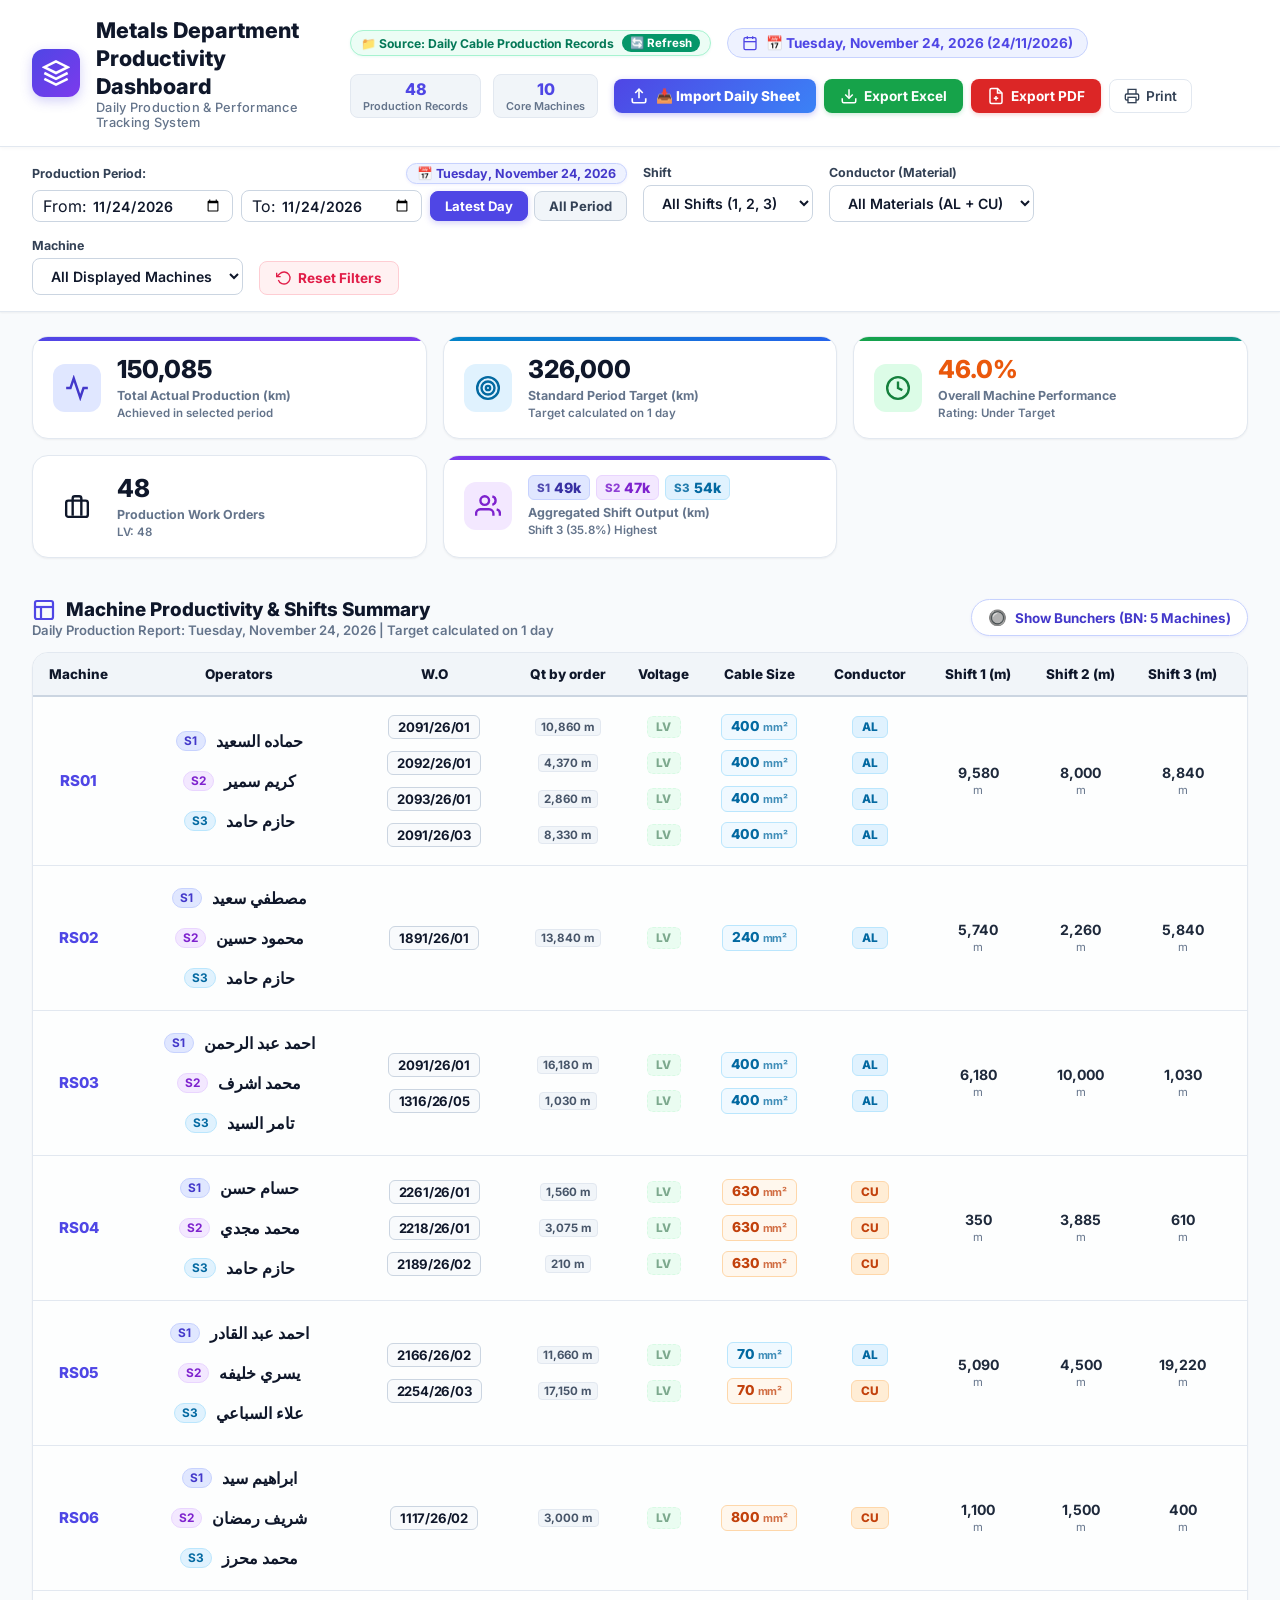
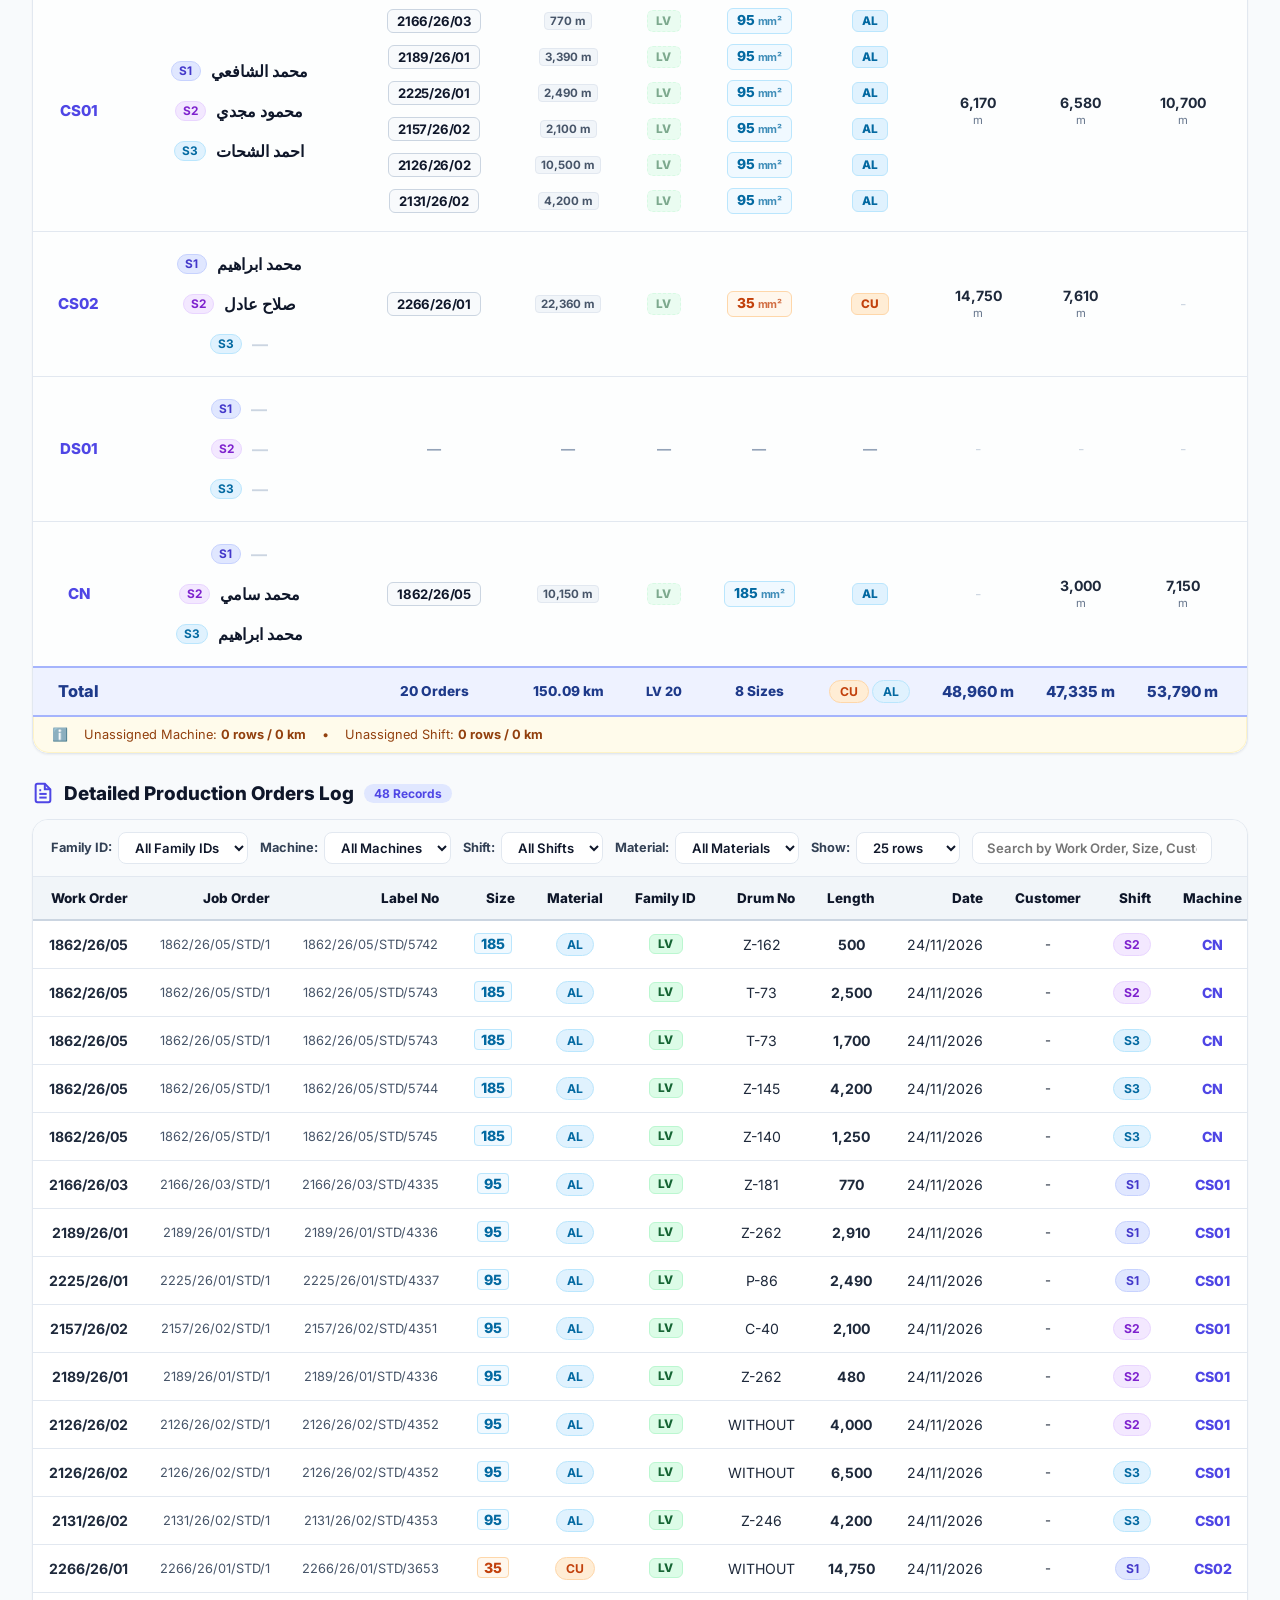
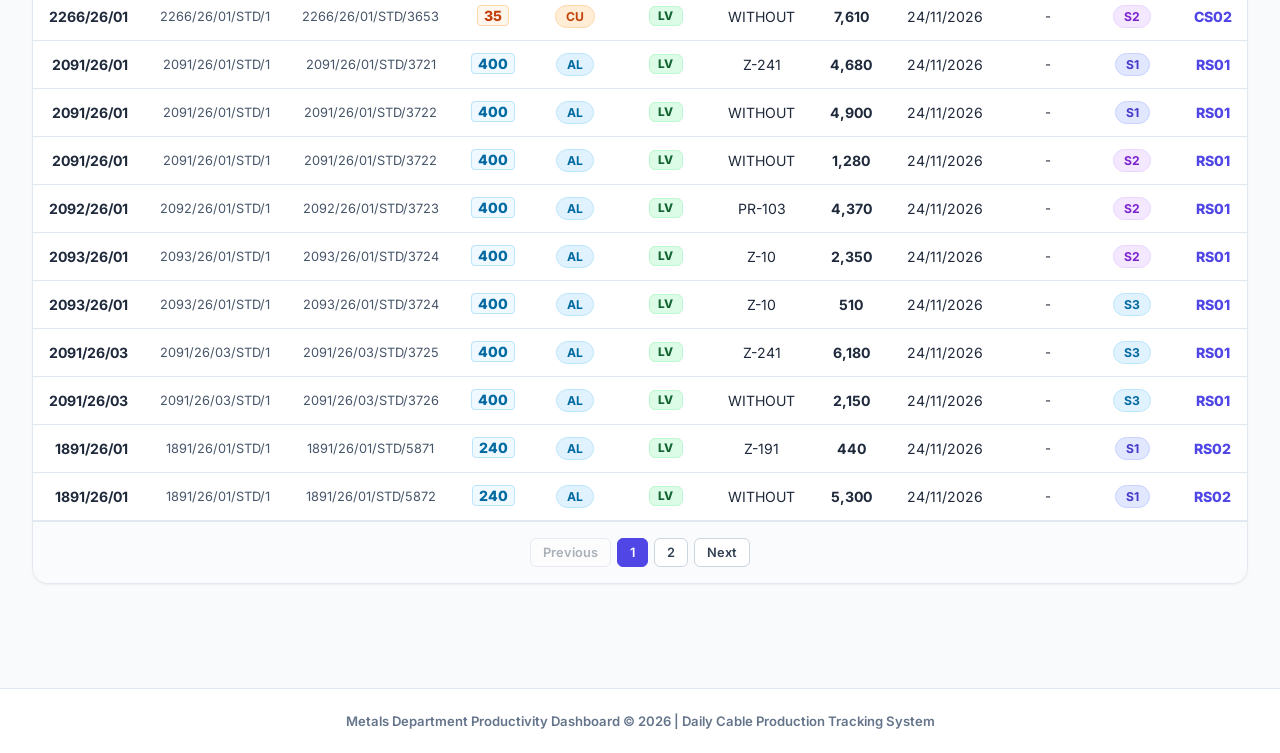
==== index.html @ 39a21100 "Auto update dashboard data" ====
<!DOCTYPE html>
<html lang="en" dir="ltr"><head>
    <meta charset="UTF-8">
    <meta name="viewport" content="width=device-width, initial-scale=1.0">
    <title>Metals Department Productivity Dashboard</title>
    <meta name="description" content="Comprehensive productivity dashboard for Metals Department - machine, shift, and conductor performance tracking">
    <link href="https://fonts.googleapis.com/css2?family=Cairo:wght@400;600;700;800;900&amp;family=Inter:wght@400;500;600;700;800&amp;display=swap" rel="stylesheet">
    <script src="chart.umd.min.js"></script>
    <script src="papaparse.min.js"></script>
    <script src="xlsx.full.min.js"></script>
    <script src="html2pdf.bundle.min.js"></script>
    <script src="three.bundle.min.js"></script>
    <script>
        const BUILD_VERSION = '20261125_070354';
        if (window.location.protocol !== 'file:') {
            const urlParams = new URLSearchParams(window.location.search);
            if (urlParams.get('v') !== BUILD_VERSION) {
                urlParams.set('v', BUILD_VERSION);
                window.location.replace(window.location.pathname + '?' + urlParams.toString());
            }
        }
    </script>
    <link rel="stylesheet" href="styles.css?v=20261125_070354">
</head>

<body>
    <div id="loadingScreen" class="loading-screen hidden">
        <div class="loader-container">
            <div class="loader-ring"></div>
            <div class="loader-text">Parsing and loading metals department production records...</div>
        </div>
    </div>

    <!-- Header -->
    <header class="header">
        <div class="header-content">
            <div class="header-left">
                <div class="logo-icon">
                    <svg width="28" height="28" viewBox="0 0 24 24" fill="none" stroke="currentColor" stroke-width="2.2">
                        <path d="M12 2L2 7l10 5 10-5-10-5z"></path>
                        <path d="M2 17l10 5 10-5"></path>
                        <path d="M2 12l10 5 10-5"></path>
                    </svg>
                </div>
                <div>
                    <h1>Metals Department Productivity Dashboard</h1>
                    <p class="header-subtitle">Daily Production &amp; Performance Tracking System</p>
                </div>
            </div>
            <div class="header-right">
                <div class="header-data-source">
                    <span class="source-badge">📁 Source: Daily Cable Production Records</span>
                    <button class="btn-force-reload" onclick="forceHardRefresh()" title="Reload data &amp; bypass cache">🔄 Refresh</button>
                </div>
                <div class="date-badge" id="currentDateBadge">
                    <svg width="16" height="16" viewBox="0 0 24 24" fill="none" stroke="currentColor" stroke-width="2">
                        <rect x="3" y="4" width="18" height="18" rx="2" ry="2"></rect>
                        <line x1="16" y1="2" x2="16" y2="6"></line>
                        <line x1="8" y1="2" x2="8" y2="6"></line>
                        <line x1="3" y1="10" x2="21" y2="10"></line>
                    </svg>
                    <span id="dateDisplayLabel">📅 Wednesday, November 18, 2026 (18/11/2026)</span>
                </div>
                <div class="header-stats">
                    <div class="mini-stat">
                        <span class="mini-stat-value" id="totalRecords">82</span>
                        <span class="mini-stat-label">Production Records</span>
                    </div>
                    <div class="mini-stat">
                        <span class="mini-stat-value" id="totalMachinesCount">10</span>
                        <span class="mini-stat-label" id="machinesCountLabel">Core Machines</span>
                    </div>
                </div>
                <div class="header-actions">
                    <button class="btn-import" onclick="triggerDailyUpload()" id="btnImportDaily" title="Drag &amp; drop or browse new daily production sheet (CSV or Excel)">
                        <svg width="18" height="18" viewBox="0 0 24 24" fill="none" stroke="currentColor" stroke-width="2.2">
                            <path d="M21 15v4a2 2 0 01-2 2H5a2 2 0 01-2-2v-4"></path>
                            <polyline points="17 8 12 3 7 8"></polyline>
                            <line x1="12" y1="3" x2="12" y2="15"></line>
                        </svg>
                        📥 Import Daily Sheet
                    </button>
                    <input type="file" id="dailyFileInput" accept=".csv, .xlsx, .xls" style="display: none;" onchange="handleDailyFileSelect(event)">
                    <button class="btn-export" onclick="exportToExcel()" id="btnExportExcel" title="Download full Excel report">
                        <svg width="18" height="18" viewBox="0 0 24 24" fill="none" stroke="currentColor" stroke-width="2">
                            <path d="M21 15v4a2 2 0 01-2 2H5a2 2 0 01-2-2v-4"></path>
                            <polyline points="7 10 12 15 17 10"></polyline>
                            <line x1="12" y1="15" x2="12" y2="3"></line>
                        </svg>
                        Export Excel
                    </button>
                    <button class="btn-pdf" onclick="exportToPDF()" id="btnExportPDF" title="Download direct PDF report">
                        <svg width="18" height="18" viewBox="0 0 24 24" fill="none" stroke="currentColor" stroke-width="2">
                            <path d="M14 2H6a2 2 0 00-2 2v16a2 2 0 002 2h12a2 2 0 002-2V8z"></path>
                            <polyline points="14 2 14 8 20 8"></polyline>
                            <line x1="12" y1="18" x2="12" y2="12"></line>
                            <line x1="9" y1="15" x2="15" y2="15"></line>
                        </svg>
                        Export PDF
                    </button>
                    <button class="btn-print" onclick="window.print()" title="Print Dashboard">
                        <svg width="16" height="16" viewBox="0 0 24 24" fill="none" stroke="currentColor" stroke-width="2">
                            <polyline points="6 9 6 2 18 2 18 9"></polyline>
                            <path d="M6 18H4a2 2 0 01-2-2v-5a2 2 0 012-2h16a2 2 0 012 2v5a2 2 0 01-2 2h-2"></path>
                            <rect x="6" y="14" width="12" height="8"></rect>
                        </svg>
                        Print
                    </button>
                </div>
            </div>
        </div>
    </header>

    <!-- Filters Section (Date Range & Presets) -->
    <section class="filters-section">
        <div class="filters-container">
            <!-- Date Range Filter with Written Date Display -->
            <div class="filter-group date-range-group">
                <div class="date-header-inline">
                    <label>Production Period:</label>
                    <span class="active-date-pill" id="activeDatePill">📅 Wednesday, November 18, 2026</span>
                </div>
                <div class="date-range-inputs">
                    <div class="date-input-wrap">
                        <span class="date-label-sub">From:</span>
                        <input type="date" id="filterDateFrom" onchange="applyFilters()">
                    </div>
                    <div class="date-input-wrap">
                        <span class="date-label-sub">To:</span>
                        <input type="date" id="filterDateTo" onchange="applyFilters()">
                    </div>
                    <div class="date-presets-btns">
                        <button type="button" class="btn-date-preset active" id="btnLatestDay" onclick="setLatestDay()" title="Show latest production day only">Latest Day</button>
                        <button type="button" class="btn-date-preset" id="btnAllPeriod" onclick="setAllPeriod()" title="Show full recorded period">All Period</button>
                    </div>
                </div>
            </div>

            <div class="filter-group">
                <label>Shift</label>
                <select id="filterShift" onchange="applyFilters()">
                    <option value="all">All Shifts (1, 2, 3)</option>
                    <option value="1">Shift 1</option>
                    <option value="2">Shift 2</option>
                    <option value="3">Shift 3</option>
                </select>
            </div>

            <div class="filter-group">
                <label>Conductor (Material)</label>
                <select id="filterMaterial" onchange="applyFilters()">
                    <option value="all">All Materials (AL + CU)</option>
                    <option value="AL">Aluminum (AL)</option>
                    <option value="CU">Copper (CU)</option>
                </select>
            </div>

            <div class="filter-group">
                <label>Machine</label>
                <select id="filterMachine" onchange="applyFilters()"><option value="all">All Displayed Machines</option><optgroup label="Core Machines (10)"><option value="RS01">RS01</option><option value="RS02">RS02</option><option value="RS03">RS03</option><option value="RS04">RS04</option><option value="RS05">RS05</option><option value="RS06">RS06</option><option value="CS01">CS01</option><option value="CS02">CS02</option><option value="DS01">DS01</option><option value="CN">CN</option></optgroup><optgroup label="Bunchers (BN: 5 Machines)"><option value="BN01">BN01</option><option value="BN02">BN02</option><option value="BN06">BN06</option><option value="BN07">BN07</option><option value="BN08">BN08</option></optgroup></select>
            </div>

            <button class="reset-btn" onclick="resetFilters()">
                <svg width="16" height="16" viewBox="0 0 24 24" fill="none" stroke="currentColor" stroke-width="2">
                    <path d="M1 4v6h6"></path>
                    <path d="M3.51 15a9 9 0 102.13-9.36L1 10"></path>
                </svg>
                Reset Filters
            </button>
        </div>
    </section>

    <!-- Report Container (Included in PDF & Print) -->
    <div id="reportContainer">
        <!-- Aggregated KPI Summary Cards -->
        <section class="kpi-section">
            <div class="kpi-grid">
                <div class="kpi-card kpi-production">
                    <div class="kpi-icon">
                        <svg width="26" height="26" viewBox="0 0 24 24" fill="none" stroke="currentColor" stroke-width="2.2">
                            <path d="M22 12h-4l-3 9L9 3l-3 9H2"></path>
                        </svg>
                    </div>
                    <div class="kpi-info">
                        <div class="kpi-value" id="totalLength">238,054</div>
                        <div class="kpi-label">Total Actual Production (km)</div>
                        <div class="kpi-sub" id="totalLengthSub">Achieved in selected period</div>
                    </div>
                </div>

                <div class="kpi-card kpi-target">
                    <div class="kpi-icon">
                        <svg width="26" height="26" viewBox="0 0 24 24" fill="none" stroke="currentColor" stroke-width="2.2">
                            <circle cx="12" cy="12" r="10"></circle>
                            <circle cx="12" cy="12" r="6"></circle>
                            <circle cx="12" cy="12" r="2"></circle>
                        </svg>
                    </div>
                    <div class="kpi-info">
                        <div class="kpi-value" id="totalTarget">326,000</div>
                        <div class="kpi-label">Standard Period Target (km)</div>
                        <div class="kpi-sub" id="totalTargetSub">Target calculated on 1 day</div>
                    </div>
                </div>

                <div class="kpi-card kpi-performance">
                    <div class="kpi-icon">
                        <svg width="26" height="26" viewBox="0 0 24 24" fill="none" stroke="currentColor" stroke-width="2.2">
                            <circle cx="12" cy="12" r="10"></circle>
                            <polyline points="12 6 12 12 16 14"></polyline>
                        </svg>
                    </div>
                    <div class="kpi-info">
                        <div class="kpi-value" id="deptPerformance" style="color: var(--accent-cyan);">73.0%</div>
                        <div class="kpi-label">Overall Machine Performance</div>
                        <div class="kpi-sub" id="deptPerfLabel">Rating: Average</div>
                    </div>
                </div>

                <div class="kpi-card kpi-orders-count">
                    <div class="kpi-icon">
                        <svg width="26" height="26" viewBox="0 0 24 24" fill="none" stroke="currentColor" stroke-width="2.2">
                            <rect x="2" y="7" width="20" height="15" rx="2" ry="2"></rect>
                            <path d="M16 21V5a2 2 0 00-2-2h-4a2 2 0 00-2 2v16"></path>
                        </svg>
                    </div>
                    <div class="kpi-info">
                        <div class="kpi-value" id="totalOrdersKPI">82</div>
                        <div class="kpi-label">Production Work Orders</div>
                        <div class="kpi-sub" id="ordersBreakdownSub">LV: 82</div>
                    </div>
                </div>

                <div class="kpi-card kpi-shifts">
                    <div class="kpi-icon">
                        <svg width="26" height="26" viewBox="0 0 24 24" fill="none" stroke="currentColor" stroke-width="2.2">
                            <path d="M17 21v-2a4 4 0 0 0-4-4H5a4 4 0 0 0-4 4v2"></path>
                            <circle cx="9" cy="7" r="4"></circle>
                            <path d="M23 21v-2a4 4 0 0 0-3-3.87"></path>
                            <path d="M16 3.13a4 4 0 0 1 0 7.75"></path>
                        </svg>
                    </div>
                    <div class="kpi-info">
                        <div class="kpi-shifts-chips" id="kpiShiftsChips">
                            <span class="kpi-shift-pill s1"><small>S1</small> <strong id="kpiShift1Val">71k</strong></span>
                            <span class="kpi-shift-pill s2"><small>S2</small> <strong id="kpiShift2Val">77k</strong></span>
                            <span class="kpi-shift-pill s3"><small>S3</small> <strong id="kpiShift3Val">90k</strong></span>
                        </div>
                        <div class="kpi-label">Aggregated Shift Output (km)</div>
                        <div class="kpi-sub" id="kpiShiftsSub">Shift 3 (38.0%) Highest</div>
                    </div>
                </div>
            </div>
        </section>

        <!-- SECTION: 3D CABLE VISUALIZER & INDUSTRIAL AGGREGATES (ISOLATED/HIDDEN FOR NOW) -->
        <section class="cable-3d-section" id="cable3dSection" style="display: none;">
            <div class="cable-3d-header">
                <div class="cable-3d-header-title">
                    <div class="icon-3d-badge">
                        <svg width="24" height="24" viewBox="0 0 24 24" fill="none" stroke="currentColor" stroke-width="2.2">
                            <path d="M21 16V8a2 2 0 00-1-1.73l-7-4a2 2 0 00-2 0l-7 4A2 2 0 003 8v8a2 2 0 001 1.73l7 4a2 2 0 002 0l7-4A2 2 0 0021 16z">
                            </path>
                            <polyline points="3.27 6.96 12 12.01 20.73 6.96"></polyline>
                            <line x1="12" y1="22.08" x2="12" y2="12"></line>
                        </svg>
                    </div>
                    <div>
                        <h2>3D Cable Structure &amp; Aggregates</h2>
                        <p class="section-subtitle">عرض تفاعلي ثلاثي الأبعاد 360° لمواصفات وتشريح كابلات القسم وتجميع
                            أطوالها وأوزانها المسجلة</p>
                    </div>
                </div>

                <div class="cable-3d-header-actions">
                    <button class="btn-3d-action active" id="btnToggleAutoRotate" onclick="toggleAutoRotate()" title="Toggle Auto Rotation">
                        <span class="icon">⏸️</span>
                        <span>Auto Rotate</span>
                    </button>
                    <div class="camera-views-group">
                        <button class="btn-3d-view" onclick="setCameraView('iso')" title="منظور ثلاثي الأبعاد مائل">🔄
                            3D Iso</button>
                        <button class="btn-3d-view" onclick="setCameraView('cross')" title="مقطع عرضي رأسي مباشر">📐
                            مقطع عرضي</button>
                        <button class="btn-3d-view" onclick="setCameraView('side')" title="عرض جانبي مقشر للطبقات">🔍
                            عرض جانبي</button>
                        <button class="btn-3d-view" onclick="resetCamera()" title="Reset Camera &amp; Cable Position">⟲ Reset Camera</button>
                    </div>
                    <button class="btn-3d-action btn-fullscreen-toggle" id="btnToggleFullscreen" onclick="toggleFullscreen()" title="Toggle Fullscreen 3D View">
                        <span class="icon">⛶</span>
                        <span>Fullscreen</span>
                    </button>
                </div>
            </div>

            <div class="cable-3d-main-grid">
                <!-- 3D Canvas Card -->
                <div class="cable-3d-viewport-card">
                    <!-- Overlay Top Controls: Exploded view slider & status -->
                    <div class="viewport-overlay-top">
                        <div class="explode-control-wrap">
                            <span class="explode-label">🔧 Exploded Cutaway Layers:</span>
                            <input type="range" id="explodeSlider" min="0" max="1" step="0.01" value="0" oninput="setExplodeProgress(this.value)">
                            <span class="explode-badge" id="explodeValueLabel">0%</span>
                        </div>
                        <div class="viewport-interaction-hint">
                            <span>🖱️ Drag to rotate 360° • ⚲ Scroll to zoom • Hover layers for anatomy breakdown</span>
                        </div>
                    </div>

                    <!-- WebGL Canvas Container -->
                    <div id="cable3dCanvasContainer" class="cable-3d-canvas-wrap"></div>

                    <!-- Floating Raycaster Tooltip -->
                    <div id="cable3dTooltip" class="cable-3d-tooltip"></div>

                    <!-- Bottom Layers Legend (Clickable to inspect / highlight) -->
                    <div class="cable-3d-layers-legend">
                        <div class="legend-title">Industrial Cable Layers:</div>
                        <button type="button" class="layer-pill" data-layer="conductor" onclick="highlightLayerCard('conductor')">
                            <span class="layer-color-dot cond"></span>
                            1. Conductors (Conductor)
                        </button>
                        <button type="button" class="layer-pill" data-layer="insulation" onclick="highlightLayerCard('insulation')">
                            <span class="layer-color-dot ins"></span>
                            2. Insulation (XLPE / PVC)
                        </button>
                        <button type="button" class="layer-pill" data-layer="bedding" onclick="highlightLayerCard('bedding')">
                            <span class="layer-color-dot bed"></span>
                            3. Bedding &amp; Inner Sheath
                        </button>
                        <button type="button" class="layer-pill" data-layer="armour" onclick="highlightLayerCard('armour')">
                            <span class="layer-color-dot arm"></span>
                            4. Armour (Steel Tape / Wire)
                        </button>
                        <button type="button" class="layer-pill" data-layer="sheath" onclick="highlightLayerCard('sheath')">
                            <span class="layer-color-dot sh"></span>
                            5. Outer Sheath (PVC/HDPE)
                        </button>
                    </div>
                </div>

                <!-- Right Sidebar: Aggregates Analytics & Cable Selector -->
                <div class="cable-3d-sidebar">
                    <!-- Panel 1: Aggregated Totals from Data (مجموع الكابلات في الداتا) -->
                    <div class="cable-panel-card">
                        <div class="panel-card-header">
                            <div class="panel-title-wrap">
                                <span class="panel-icon">📊</span>
                                <h3>Aggregated Cable Totals (Selected Period)</h3>
                            </div>
                        </div>

                        <!-- 4 Mini Metric Cards -->
                        <div class="cable-metrics-grid">
                            <div class="cable-mini-stat">
                                <span class="stat-lbl">Total Cable Length</span>
                                <span class="stat-val primary" id="cable3dTotalLength">0 م</span>
                            </div>
                            <div class="cable-mini-stat">
                                <span class="stat-lbl">Total Cable Weight</span>
                                <span class="stat-val" id="cable3dTotalWeight">0 طن</span>
                            </div>
                            <div class="cable-mini-stat">
                                <span class="stat-lbl">Total Work Orders</span>
                                <span class="stat-val" id="cable3dTotalOrders">0 أمر</span>
                            </div>
                            <div class="cable-mini-stat">
                                <span class="stat-lbl">Avg Drum/Reel Length</span>
                                <span class="stat-val" id="cable3dDrumAvg">0 م</span>
                            </div>
                        </div>

                        <!-- Conductor Share (CU vs AL) -->
                        <div class="conductor-split-section">
                            <div class="split-header">
                                <span class="split-title">Conductor Material Split:</span>
                            </div>
                            <div class="split-bar-container">
                                <div class="split-bar-cu" id="cable3dBarCU" style="width: 50%;"></div>
                                <div class="split-bar-al" id="cable3dBarAL" style="width: 50%;"></div>
                            </div>
                            <div class="split-labels">
                                <span class="split-label-cu" id="cable3dTextCU">نحاس (CU): 0 م (0%)</span>
                                <span class="split-label-al" id="cable3dTextAL">ألومنيوم (AL): 0 م (0%)</span>
                            </div>
                        </div>

                        <!-- Family Breakdown Chips -->
                        <div class="families-chips-section">
                            <div class="split-header">
                                <span class="split-title">Manufactured Cable Families:</span>
                            </div>
                            <div class="family-pills-wrap">
                                <span class="fam-pill lv" id="cableFamLV"><strong>LV</strong> 0 م</span>
                                <span class="fam-pill mv" id="cableFamMV"><strong>MV</strong> 0 م</span>
                                <span class="fam-pill bc" id="cableFamBC"><strong>BC</strong> 0 م</span>
                                <span class="fam-pill cc" id="cableFamCC"><strong>CC</strong> 0 م</span>
                                <span class="fam-pill hv" id="cableFamHV"><strong>HV</strong> 0 م</span>
                            </div>
                        </div>
                    </div>

                    <!-- Panel 2: Select Any Cable from Data or Presets -->
                    <div class="cable-panel-card">
                        <div class="panel-card-header">
                            <div class="panel-title-wrap">
                                <span class="panel-icon">🔍</span>
                                <h3>Select &amp; Inspect Cable in 3D</h3>
                            </div>
                        </div>

                        <div class="cable-selector-dropdown-wrap">
                            <label for="cable3dSelectProduct">Select Cable from Work Orders:</label>
                            <select id="cable3dSelectProduct" class="cable-select-input" onchange="handleCableSelectChange()">
                                <option value="aggregate">🌟 Combined Aggregate Cable (All Specs)</option>
                            </select>
                        </div>

                        <!-- Top 5 Produced Cables Fast Selector -->
                        <div class="top-cables-wrap">
                            <div class="top-cables-title">Top Produced Cables in Selected Period:</div>
                            <div class="top-cables-list" id="cable3dTopCablesList">
                                <!-- Dynamically generated -->
                            </div>
                        </div>
                    </div>

                    <!-- Panel 3: Technical Card for Current Active 3D Cable -->
                    <div class="cable-panel-card active-spec-card">
                        <div class="panel-card-header">
                            <div class="panel-title-wrap">
                                <span class="panel-icon">⚡</span>
                                <h3 id="activeSpecTitle">Cable Specification</h3>
                            </div>
                        </div>
                        <div class="spec-rows-grid">
                            <div class="spec-row">
                                <span class="spec-k">Voltage Rating:</span>
                                <span class="spec-v" id="activeSpecVoltage">0.6/1 KV</span>
                            </div>
                            <div class="spec-row">
                                <span class="spec-k">Conductor &amp; Cores:</span>
                                <span class="spec-v" id="activeSpecConductor">4 قلب × 70 mm² (AL)</span>
                            </div>
                            <div class="spec-row">
                                <span class="spec-k">Insulation Type:</span>
                                <span class="spec-v" id="activeSpecInsulation">XLPE عالي المتانة</span>
                            </div>
                            <div class="spec-row">
                                <span class="spec-k">Armour Type:</span>
                                <span class="spec-v" id="activeSpecArmour">شريط صلب مجلفن (STA)</span>
                            </div>
                            <div class="spec-row">
                                <span class="spec-k">Outer Sheath:</span>
                                <span class="spec-v" id="activeSpecSheath">PVC أسود مقاوم للأشعة UV</span>
                            </div>
                        </div>
                        <div class="spec-produced-badge" id="activeSpecProduced">
                            Total cable production in period: 0 m
                        </div>
                    </div>
                </div>
            </div>
        </section>

        <!-- Main Content -->
        <main class="main-content">
            <!-- SECTION 1: THE MAIN PRODUCTIVITY & PERFORMANCE TABLE -->
            <div class="section-title">
                <div>
                    <h2>
                        <svg width="24" height="24" viewBox="0 0 24 24" fill="none" stroke="currentColor" stroke-width="2.2">
                            <rect x="3" y="3" width="18" height="18" rx="2" ry="2"></rect>
                            <line x1="3" y1="9" x2="21" y2="9"></line>
                            <line x1="9" y1="21" x2="9" y2="9"></line>
                        </svg>
                        Machine Productivity &amp; Shifts Summary
                    </h2>
                    <p class="section-subtitle" id="tableSubtitleDate">Daily Production Report: Wednesday, November 18, 2026 | Target calculated on 1 day</p>
                </div>
                <div class="table-top-actions">
                    <button id="btnToggleBunchers" class="btn-toggle-bunchers" onclick="toggleBunchers()" title="Show or hide buncher machines">
                        <span class="toggle-icon">🔘</span>
                        <span id="buncherBtnText">Show Bunchers (BN: 5 Machines)</span>
                    </button>
                </div>
            </div>

            <div class="machine-shift-container">
                <div class="table-wrapper">
                    <table class="data-table" id="machineShiftTable" data-sync-hover-init="true">
                        <thead>
                            <tr>
                                <th style="width: 100px; text-align: center;">Machine</th>
                                <th style="text-align: center; min-width: 230px;" title="Operator name per shift">Operators</th>
                                <th style="text-align: center; min-width: 160px;">W.O</th>
                                <th style="text-align: center; width: 110px;">Qt by order</th>
                                <th style="text-align: center; width: 90px;" title="From Master Production Plan">Voltage</th>
                                <th style="text-align: center; width: 120px;">Cable Size</th>
                                <th style="text-align: center; width: 100px;">Conductor</th>
                                <th style="text-align: center; width: 110px;">Shift 1 (m)</th>
                                <th style="text-align: center; width: 110px;">Shift 2 (m)</th>
                                <th style="text-align: center; width: 110px;">Shift 3 (m)</th>
                                <th style="text-align: center; width: 160px;">Production km/day</th>
                            </tr>
                        </thead>
                        <tbody id="machineShiftBody"><tr class="highlight-row">
            <td style="text-align: center; vertical-align: middle;">
                <span class="machine-name">RS01</span>
            </td>
        <td style="text-align: center; vertical-align: middle;">
            <div class="operator-v-stack">
            <div class="operator-v-row" title="Shift 1: محمد السيد محمد">
                <span class="shift-badge shift-s1 op-shift-badge">S1</span>
                <div class="op-names"><span class="op-name" title="محمد السيد محمد">محمد السيد</span></div>
            </div>
            <div class="operator-v-row" title="Shift 2: عبد الرحمن احمد عبدالفتاح">
                <span class="shift-badge shift-s2 op-shift-badge">S2</span>
                <div class="op-names"><span class="op-name" title="عبد الرحمن احمد عبدالفتاح">عبد الرحمن</span></div>
            </div>
            <div class="operator-v-row" title="Shift 3: حماده السعيد احمد / ياسر متولى شركس">
                <span class="shift-badge shift-s3 op-shift-badge">S3</span>
                <div class="op-names"><span class="op-name" title="حماده السعيد احمد">حماده السعيد</span><span class="op-sep">/</span><span class="op-name" title="ياسر متولى شركس">ياسر متولى</span></div>
            </div></div>
        </td>
            <td style="text-align: center; vertical-align: middle;">
                <div class="order-v-stack">
                <div class="order-v-row" data-machine="RS01" data-idx="0">
                    <span class="wo-pill" title="Work Order: 1506/26/01">
                        1506/26/01
                    </span>
                </div>
                <div class="order-v-row" data-machine="RS01" data-idx="1">
                    <span class="wo-pill" title="Work Order: 1264/26/04">
                        1264/26/04
                    </span>
                </div></div>
            </td>
            <td style="text-align: center; vertical-align: middle;">
                <div class="order-v-stack">
                <div class="order-v-row" data-machine="RS01" data-idx="0">
                    <span class="wo-len-km" title="Work Order: 1506/26/01 | 18,710 m">18,710 m</span>
                </div>
                <div class="order-v-row" data-machine="RS01" data-idx="1">
                    <span class="wo-len-km" title="Work Order: 1264/26/04 | 7,875 m">7,875 m</span>
                </div></div>
            </td>
            <td style="text-align: center; vertical-align: middle;">
                <div class="family-v-stack">
                <div class="family-v-row" data-machine="RS01" data-idx="0">
                    <span class="family-badge mv" title="Work Order: 1506/26/01 | Master Plan: Medium Voltage">MV</span>
                </div>
                <div class="family-v-row" data-machine="RS01" data-idx="1">
                    <span class="family-badge lv" title="Work Order: 1264/26/04 | Master Plan: Low Voltage">LV</span>
                </div></div>
            </td>
            <td style="text-align: center; vertical-align: middle;">
                <div class="size-v-stack">
                <div class="size-v-row" data-machine="RS01" data-idx="0">
                    <span class="size-num-tag al" title="Work Order: 1506/26/01 | Size: 400 mm² (AL)">
                        400 <small class="size-unit-sub">mm²</small>
                    </span>
                </div>
            
                <div class="size-v-row" data-machine="RS01" data-idx="1">
                    <span class="size-num-tag al" title="Work Order: 1264/26/04 | Size: 400 mm² (AL)">
                        400 <small class="size-unit-sub">mm²</small>
                    </span>
                </div>
            </div>
            </td>
            <td style="text-align: center; vertical-align: middle;">
                <div class="conductor-v-stack">
                <div class="conductor-v-row" data-machine="RS01" data-idx="0">
                    <span class="material-tag material-aluminum" title="Conductor: AL">
                        AL
                    </span>
                </div>
            
                <div class="conductor-v-row" data-machine="RS01" data-idx="1">
                    <span class="material-tag material-aluminum" title="Conductor: AL">
                        AL
                    </span>
                </div>
            </div>
            </td><td style="text-align: center; vertical-align: middle;">
                <div class="shift-cell-wrapper" title="10.18 km">
                    <span class="num" style="font-weight:700;">10,175</span>
                    <small style="font-size:0.7rem; color:#64748b;">m</small>
                </div></td><td style="text-align: center; vertical-align: middle;">
                <div class="shift-cell-wrapper" title="7.21 km">
                    <span class="num" style="font-weight:700;">7,210</span>
                    <small style="font-size:0.7rem; color:#64748b;">m</small>
                </div></td><td style="text-align: center; vertical-align: middle;">
                <div class="shift-cell-wrapper" title="9.20 km">
                    <span class="num" style="font-weight:700;">9,200</span>
                    <small style="font-size:0.7rem; color:#64748b;">m</small>
                </div></td>
            <td style="text-align: center; vertical-align: middle;" title="26,585 m">
                <span class="num prod-km-value">26.59</span>
                <span class="prod-km-unit">km/day</span>
            </td></tr><tr class="highlight-row">
            <td style="text-align: center; vertical-align: middle;">
                <span class="machine-name">RS02</span>
            </td>
        <td style="text-align: center; vertical-align: middle;">
            <div class="operator-v-stack">
            <div class="operator-v-row" title="Shift 1: حسام حسن محمد">
                <span class="shift-badge shift-s1 op-shift-badge">S1</span>
                <div class="op-names"><span class="op-name" title="حسام حسن محمد">حسام حسن</span></div>
            </div>
            <div class="operator-v-row" title="Shift 2: عطيه شوقي عبد الفتاح">
                <span class="shift-badge shift-s2 op-shift-badge">S2</span>
                <div class="op-names"><span class="op-name" title="عطيه شوقي عبد الفتاح">عطيه شوقي</span></div>
            </div>
            <div class="operator-v-row" title="Shift 3: فؤاد عبدربه فؤاد">
                <span class="shift-badge shift-s3 op-shift-badge">S3</span>
                <div class="op-names"><span class="op-name" title="فؤاد عبدربه فؤاد">فؤاد عبدربه</span></div>
            </div></div>
        </td>
            <td style="text-align: center; vertical-align: middle;">
                <div class="order-v-stack">
                <div class="order-v-row" data-machine="RS02" data-idx="0">
                    <span class="wo-pill" title="Work Order: 1891/26/01">
                        1891/26/01
                    </span>
                </div></div>
            </td>
            <td style="text-align: center; vertical-align: middle;">
                <div class="order-v-stack">
                <div class="order-v-row" data-machine="RS02" data-idx="0">
                    <span class="wo-len-km" title="Work Order: 1891/26/01 | 11,290 m">11,290 m</span>
                </div></div>
            </td>
            <td style="text-align: center; vertical-align: middle;">
                <div class="family-v-stack">
                <div class="family-v-row" data-machine="RS02" data-idx="0">
                    <span class="family-badge mv" title="Work Order: 1891/26/01 | Master Plan: Medium Voltage">MV</span>
                </div></div>
            </td>
            <td style="text-align: center; vertical-align: middle;">
                <div class="size-v-stack">
                <div class="size-v-row" data-machine="RS02" data-idx="0">
                    <span class="size-num-tag al" title="Work Order: 1891/26/01 | Size: 240 mm² (AL)">
                        240 <small class="size-unit-sub">mm²</small>
                    </span>
                </div>
            </div>
            </td>
            <td style="text-align: center; vertical-align: middle;">
                <div class="conductor-v-stack">
                <div class="conductor-v-row" data-machine="RS02" data-idx="0">
                    <span class="material-tag material-aluminum" title="Conductor: AL">
                        AL
                    </span>
                </div>
            </div>
            </td><td style="text-align: center; vertical-align: middle;">
                <div class="shift-cell-wrapper" title="2.97 km">
                    <span class="num" style="font-weight:700;">2,970</span>
                    <small style="font-size:0.7rem; color:#64748b;">m</small>
                </div></td><td style="text-align: center; vertical-align: middle;">
                <div class="shift-cell-wrapper" title="2.90 km">
                    <span class="num" style="font-weight:700;">2,900</span>
                    <small style="font-size:0.7rem; color:#64748b;">m</small>
                </div></td><td style="text-align: center; vertical-align: middle;">
                <div class="shift-cell-wrapper" title="5.42 km">
                    <span class="num" style="font-weight:700;">5,420</span>
                    <small style="font-size:0.7rem; color:#64748b;">m</small>
                </div></td>
            <td style="text-align: center; vertical-align: middle;" title="11,290 m">
                <span class="num prod-km-value">11.29</span>
                <span class="prod-km-unit">km/day</span>
            </td></tr><tr class="highlight-row">
            <td style="text-align: center; vertical-align: middle;">
                <span class="machine-name">RS03</span>
            </td>
        <td style="text-align: center; vertical-align: middle;">
            <div class="operator-v-stack">
            <div class="operator-v-row" title="Shift 1: محمد اشرف حسين">
                <span class="shift-badge shift-s1 op-shift-badge">S1</span>
                <div class="op-names"><span class="op-name" title="محمد اشرف حسين">محمد اشرف</span></div>
            </div>
            <div class="operator-v-row" title="Shift 2: تامر السيد احمد">
                <span class="shift-badge shift-s2 op-shift-badge">S2</span>
                <div class="op-names"><span class="op-name" title="تامر السيد احمد">تامر السيد</span></div>
            </div>
            <div class="operator-v-row" title="Shift 3: احمد عبد الحميد السيد">
                <span class="shift-badge shift-s3 op-shift-badge">S3</span>
                <div class="op-names"><span class="op-name" title="احمد عبد الحميد السيد">احمد عبد الحميد</span></div>
            </div></div>
        </td>
            <td style="text-align: center; vertical-align: middle;">
                <div class="order-v-stack">
                <div class="order-v-row" data-machine="RS03" data-idx="0">
                    <span class="wo-pill" title="Work Order: 1918/26/42">
                        1918/26/42
                    </span>
                </div>
                <div class="order-v-row" data-machine="RS03" data-idx="1">
                    <span class="wo-pill" title="Work Order: 1533/26/01">
                        1533/26/01
                    </span>
                </div></div>
            </td>
            <td style="text-align: center; vertical-align: middle;">
                <div class="order-v-stack">
                <div class="order-v-row" data-machine="RS03" data-idx="0">
                    <span class="wo-len-km" title="Work Order: 1918/26/42 | 7,139.8 m">7,140 m</span>
                </div>
                <div class="order-v-row" data-machine="RS03" data-idx="1">
                    <span class="wo-len-km" title="Work Order: 1533/26/01 | 17,610.2 m">17,610 m</span>
                </div></div>
            </td>
            <td style="text-align: center; vertical-align: middle;">
                <div class="family-v-stack">
                <div class="family-v-row" data-machine="RS03" data-idx="0">
                    <span class="family-badge lv" title="Work Order: 1918/26/42 | Master Plan: Low Voltage">LV</span>
                </div>
                <div class="family-v-row" data-machine="RS03" data-idx="1">
                    <span class="family-badge lv" title="Work Order: 1533/26/01 | Master Plan: Low Voltage">LV</span>
                </div></div>
            </td>
            <td style="text-align: center; vertical-align: middle;">
                <div class="size-v-stack">
                <div class="size-v-row" data-machine="RS03" data-idx="0">
                    <span class="size-num-tag al" title="Work Order: 1918/26/42 | Size: 300 mm² (AL)">
                        300 <small class="size-unit-sub">mm²</small>
                    </span>
                </div>
            
                <div class="size-v-row" data-machine="RS03" data-idx="1">
                    <span class="size-num-tag al" title="Work Order: 1533/26/01 | Size: 300 mm² (AL)">
                        300 <small class="size-unit-sub">mm²</small>
                    </span>
                </div>
            </div>
            </td>
            <td style="text-align: center; vertical-align: middle;">
                <div class="conductor-v-stack">
                <div class="conductor-v-row" data-machine="RS03" data-idx="0">
                    <span class="material-tag material-aluminum" title="Conductor: AL">
                        AL
                    </span>
                </div>
            
                <div class="conductor-v-row" data-machine="RS03" data-idx="1">
                    <span class="material-tag material-aluminum" title="Conductor: AL">
                        AL
                    </span>
                </div>
            </div>
            </td><td style="text-align: center; vertical-align: middle;">
                <div class="shift-cell-wrapper" title="10.41 km">
                    <span class="num" style="font-weight:700;">10,410</span>
                    <small style="font-size:0.7rem; color:#64748b;">m</small>
                </div></td><td style="text-align: center; vertical-align: middle;">
                <div class="shift-cell-wrapper" title="7.16 km">
                    <span class="num" style="font-weight:700;">7,160</span>
                    <small style="font-size:0.7rem; color:#64748b;">m</small>
                </div></td><td style="text-align: center; vertical-align: middle;">
                <div class="shift-cell-wrapper" title="7.18 km">
                    <span class="num" style="font-weight:700;">7,180</span>
                    <small style="font-size:0.7rem; color:#64748b;">m</small>
                </div></td>
            <td style="text-align: center; vertical-align: middle;" title="24,750 m">
                <span class="num prod-km-value">24.75</span>
                <span class="prod-km-unit">km/day</span>
            </td></tr><tr class="highlight-row">
            <td style="text-align: center; vertical-align: middle;">
                <span class="machine-name">RS04</span>
            </td>
        <td style="text-align: center; vertical-align: middle;">
            <div class="operator-v-stack">
            <div class="operator-v-row" title="Shift 1: محمد مجدي حسين">
                <span class="shift-badge shift-s1 op-shift-badge">S1</span>
                <div class="op-names"><span class="op-name" title="محمد مجدي حسين">محمد مجدي</span></div>
            </div>
            <div class="operator-v-row" title="Shift 2: عبد الغني محمد ابراهيم">
                <span class="shift-badge shift-s2 op-shift-badge">S2</span>
                <div class="op-names"><span class="op-name" title="عبد الغني محمد ابراهيم">عبد الغني</span></div>
            </div>
            <div class="operator-v-row" title="Shift 3: احمد عبده السيد">
                <span class="shift-badge shift-s3 op-shift-badge">S3</span>
                <div class="op-names"><span class="op-name" title="احمد عبده السيد">احمد عبده</span></div>
            </div></div>
        </td>
            <td style="text-align: center; vertical-align: middle;">
                <div class="order-v-stack">
                <div class="order-v-row" data-machine="RS04" data-idx="0">
                    <span class="wo-pill" title="Work Order: 1941/26/01">
                        1941/26/01
                    </span>
                </div>
                <div class="order-v-row" data-machine="RS04" data-idx="1">
                    <span class="wo-pill" title="Work Order: 2272/26/06">
                        2272/26/06
                    </span>
                </div>
                <div class="order-v-row" data-machine="RS04" data-idx="2">
                    <span class="wo-pill" title="Work Order: 1184/26/03">
                        1184/26/03
                    </span>
                </div>
                <div class="order-v-row" data-machine="RS04" data-idx="3">
                    <span class="wo-pill" title="Work Order: 1184/26/01">
                        1184/26/01
                    </span>
                </div>
                <div class="order-v-row" data-machine="RS04" data-idx="4">
                    <span class="wo-pill" title="Work Order: 2237/26/01">
                        2237/26/01
                    </span>
                </div>
                <div class="order-v-row" data-machine="RS04" data-idx="5">
                    <span class="wo-pill" title="Work Order: 2154/26/02">
                        2154/26/02
                    </span>
                </div></div>
            </td>
            <td style="text-align: center; vertical-align: middle;">
                <div class="order-v-stack">
                <div class="order-v-row" data-machine="RS04" data-idx="0">
                    <span class="wo-len-km" title="Work Order: 1941/26/01 | 1,370 m">1,370 m</span>
                </div>
                <div class="order-v-row" data-machine="RS04" data-idx="1">
                    <span class="wo-len-km" title="Work Order: 2272/26/06 | 810 m">810 m</span>
                </div>
                <div class="order-v-row" data-machine="RS04" data-idx="2">
                    <span class="wo-len-km" title="Work Order: 1184/26/03 | 361 m">361 m</span>
                </div>
                <div class="order-v-row" data-machine="RS04" data-idx="3">
                    <span class="wo-len-km" title="Work Order: 1184/26/01 | 1,160 m">1,160 m</span>
                </div>
                <div class="order-v-row" data-machine="RS04" data-idx="4">
                    <span class="wo-len-km" title="Work Order: 2237/26/01 | 6,100 m">6,100 m</span>
                </div>
                <div class="order-v-row" data-machine="RS04" data-idx="5">
                    <span class="wo-len-km" title="Work Order: 2154/26/02 | 4,500 m">4,500 m</span>
                </div></div>
            </td>
            <td style="text-align: center; vertical-align: middle;">
                <div class="family-v-stack">
                <div class="family-v-row" data-machine="RS04" data-idx="0">
                    <span class="family-badge other" title="Work Order: 1941/26/01 | Master Plan: Bare Copper">BARE</span>
                </div>
                <div class="family-v-row" data-machine="RS04" data-idx="1">
                    <span class="family-badge lv volt-unverified" title="Work Order: 2272/26/06 | Not found in Master Plan (using production data family)">LV</span>
                </div>
                <div class="family-v-row" data-machine="RS04" data-idx="2">
                    <span class="family-badge other" title="Work Order: 1184/26/03 | Master Plan: Bare Copper">BARE</span>
                </div>
                <div class="family-v-row" data-machine="RS04" data-idx="3">
                    <span class="family-badge lv" title="Work Order: 1184/26/01 | Master Plan: Low Voltage">LV</span>
                </div>
                <div class="family-v-row" data-machine="RS04" data-idx="4">
                    <span class="family-badge lv volt-unverified" title="Work Order: 2237/26/01 | Not found in Master Plan (using production data family)">LV</span>
                </div>
                <div class="family-v-row" data-machine="RS04" data-idx="5">
                    <span class="family-badge lv" title="Work Order: 2154/26/02 | Master Plan: Low Voltage">LV</span>
                </div></div>
            </td>
            <td style="text-align: center; vertical-align: middle;">
                <div class="size-v-stack">
                <div class="size-v-row" data-machine="RS04" data-idx="0">
                    <span class="size-num-tag cu" title="Work Order: 1941/26/01 | Size: 400 mm² (CU)">
                        400 <small class="size-unit-sub">mm²</small>
                    </span>
                </div>
            
                <div class="size-v-row" data-machine="RS04" data-idx="1">
                    <span class="size-num-tag al" title="Work Order: 2272/26/06 | Size: 300 mm² (AL)">
                        300 <small class="size-unit-sub">mm²</small>
                    </span>
                </div>
            
                <div class="size-v-row" data-machine="RS04" data-idx="2">
                    <span class="size-num-tag cu" title="Work Order: 1184/26/03 | Size: 300 mm² (CU)">
                        300 <small class="size-unit-sub">mm²</small>
                    </span>
                </div>
            
                <div class="size-v-row" data-machine="RS04" data-idx="3">
                    <span class="size-num-tag cu" title="Work Order: 1184/26/01 | Size: 300 mm² (CU)">
                        300 <small class="size-unit-sub">mm²</small>
                    </span>
                </div>
            
                <div class="size-v-row" data-machine="RS04" data-idx="4">
                    <span class="size-num-tag cu" title="Work Order: 2237/26/01 | Size: 120, 240 mm² (CU)">
                        120, 240 <small class="size-unit-sub">mm²</small>
                    </span>
                </div>
            
                <div class="size-v-row" data-machine="RS04" data-idx="5">
                    <span class="size-num-tag cu" title="Work Order: 2154/26/02 | Size: 240 mm² (CU)">
                        240 <small class="size-unit-sub">mm²</small>
                    </span>
                </div>
            </div>
            </td>
            <td style="text-align: center; vertical-align: middle;">
                <div class="conductor-v-stack">
                <div class="conductor-v-row" data-machine="RS04" data-idx="0">
                    <span class="material-tag material-copper" title="Conductor: CU">
                        CU
                    </span>
                </div>
            
                <div class="conductor-v-row" data-machine="RS04" data-idx="1">
                    <span class="material-tag material-aluminum" title="Conductor: AL">
                        AL
                    </span>
                </div>
            
                <div class="conductor-v-row" data-machine="RS04" data-idx="2">
                    <span class="material-tag material-copper" title="Conductor: CU">
                        CU
                    </span>
                </div>
            
                <div class="conductor-v-row" data-machine="RS04" data-idx="3">
                    <span class="material-tag material-copper" title="Conductor: CU">
                        CU
                    </span>
                </div>
            
                <div class="conductor-v-row" data-machine="RS04" data-idx="4">
                    <span class="material-tag material-copper" title="Conductor: CU">
                        CU
                    </span>
                </div>
            
                <div class="conductor-v-row" data-machine="RS04" data-idx="5">
                    <span class="material-tag material-copper" title="Conductor: CU">
                        CU
                    </span>
                </div>
            </div>
            </td><td style="text-align: center; vertical-align: middle;">
                <div class="shift-cell-wrapper" title="8.80 km">
                    <span class="num" style="font-weight:700;">8,800</span>
                    <small style="font-size:0.7rem; color:#64748b;">m</small>
                </div></td><td style="text-align: center; vertical-align: middle;">
                <div class="shift-cell-wrapper" title="3.32 km">
                    <span class="num" style="font-weight:700;">3,321</span>
                    <small style="font-size:0.7rem; color:#64748b;">m</small>
                </div></td><td style="text-align: center; vertical-align: middle;">
                <div class="shift-cell-wrapper" title="2.18 km">
                    <span class="num" style="font-weight:700;">2,180</span>
                    <small style="font-size:0.7rem; color:#64748b;">m</small>
                </div></td>
            <td style="text-align: center; vertical-align: middle;" title="14,301 m">
                <span class="num prod-km-value">14.30</span>
                <span class="prod-km-unit">km/day</span>
            </td></tr><tr class="highlight-row">
            <td style="text-align: center; vertical-align: middle;">
                <span class="machine-name">RS05</span>
            </td>
        <td style="text-align: center; vertical-align: middle;">
            <div class="operator-v-stack">
            <div class="operator-v-row" title="Shift 1: يسري خليفة محمد">
                <span class="shift-badge shift-s1 op-shift-badge">S1</span>
                <div class="op-names"><span class="op-name" title="يسري خليفة محمد">يسري خليفة</span></div>
            </div>
            <div class="operator-v-row" title="Shift 2: علاء الصباحي محمد">
                <span class="shift-badge shift-s2 op-shift-badge">S2</span>
                <div class="op-names"><span class="op-name" title="علاء الصباحي محمد">علاء الصباحي</span></div>
            </div>
            <div class="operator-v-row" title="Shift 3: احمد عبد القادر احمد">
                <span class="shift-badge shift-s3 op-shift-badge">S3</span>
                <div class="op-names"><span class="op-name" title="احمد عبد القادر احمد">احمد عبد القادر</span></div>
            </div></div>
        </td>
            <td style="text-align: center; vertical-align: middle;">
                <div class="order-v-stack">
                <div class="order-v-row" data-machine="RS05" data-idx="0">
                    <span class="wo-pill" title="Work Order: 1909/26/01">
                        1909/26/01
                    </span>
                </div>
                <div class="order-v-row" data-machine="RS05" data-idx="1">
                    <span class="wo-pill" title="Work Order: 1896/26/05">
                        1896/26/05
                    </span>
                </div>
                <div class="order-v-row" data-machine="RS05" data-idx="2">
                    <span class="wo-pill" title="Work Order: 1470/26/06">
                        1470/26/06
                    </span>
                </div>
                <div class="order-v-row" data-machine="RS05" data-idx="3">
                    <span class="wo-pill" title="Work Order: 2159/26/15">
                        2159/26/15
                    </span>
                </div>
                <div class="order-v-row" data-machine="RS05" data-idx="4">
                    <span class="wo-pill" title="Work Order: 2083/26/01">
                        2083/26/01
                    </span>
                </div>
                <div class="order-v-row" data-machine="RS05" data-idx="5">
                    <span class="wo-pill" title="Work Order: 1918/26/30">
                        1918/26/30
                    </span>
                </div>
                <div class="order-v-row" data-machine="RS05" data-idx="6">
                    <span class="wo-pill" title="Work Order: 1797/26/21">
                        1797/26/21
                    </span>
                </div></div>
            </td>
            <td style="text-align: center; vertical-align: middle;">
                <div class="order-v-stack">
                <div class="order-v-row" data-machine="RS05" data-idx="0">
                    <span class="wo-len-km" title="Work Order: 1909/26/01 | 3,850 m">3,850 m</span>
                </div>
                <div class="order-v-row" data-machine="RS05" data-idx="1">
                    <span class="wo-len-km" title="Work Order: 1896/26/05 | 71.5 m">72 m</span>
                </div>
                <div class="order-v-row" data-machine="RS05" data-idx="2">
                    <span class="wo-len-km" title="Work Order: 1470/26/06 | 8,223.8 m">8,224 m</span>
                </div>
                <div class="order-v-row" data-machine="RS05" data-idx="3">
                    <span class="wo-len-km" title="Work Order: 2159/26/15 | 520 m">520 m</span>
                </div>
                <div class="order-v-row" data-machine="RS05" data-idx="4">
                    <span class="wo-len-km" title="Work Order: 2083/26/01 | 11,360 m">11,360 m</span>
                </div>
                <div class="order-v-row" data-machine="RS05" data-idx="5">
                    <span class="wo-len-km" title="Work Order: 1918/26/30 | 299.7 m">300 m</span>
                </div>
                <div class="order-v-row" data-machine="RS05" data-idx="6">
                    <span class="wo-len-km" title="Work Order: 1797/26/21 | 3,130 m">3,130 m</span>
                </div></div>
            </td>
            <td style="text-align: center; vertical-align: middle;">
                <div class="family-v-stack">
                <div class="family-v-row" data-machine="RS05" data-idx="0">
                    <span class="family-badge lv" title="Work Order: 1909/26/01 | Master Plan: Low Voltage">LV</span>
                </div>
                <div class="family-v-row" data-machine="RS05" data-idx="1">
                    <span class="family-badge lv" title="Work Order: 1896/26/05 | Master Plan: Low Voltage">LV</span>
                </div>
                <div class="family-v-row" data-machine="RS05" data-idx="2">
                    <span class="family-badge lv" title="Work Order: 1470/26/06 | Master Plan: Low Voltage">LV</span>
                </div>
                <div class="family-v-row" data-machine="RS05" data-idx="3">
                    <span class="family-badge lv" title="Work Order: 2159/26/15 | Master Plan: Low Voltage">LV</span>
                </div>
                <div class="family-v-row" data-machine="RS05" data-idx="4">
                    <span class="family-badge lv" title="Work Order: 2083/26/01 | Master Plan: Low Voltage">LV</span>
                </div>
                <div class="family-v-row" data-machine="RS05" data-idx="5">
                    <span class="family-badge lv" title="Work Order: 1918/26/30 | Master Plan: Low Voltage">LV</span>
                </div>
                <div class="family-v-row" data-machine="RS05" data-idx="6">
                    <span class="family-badge lv" title="Work Order: 1797/26/21 | Master Plan: Low Voltage">LV</span>
                </div></div>
            </td>
            <td style="text-align: center; vertical-align: middle;">
                <div class="size-v-stack">
                <div class="size-v-row" data-machine="RS05" data-idx="0">
                    <span class="size-num-tag cu" title="Work Order: 1909/26/01 | Size: 50 mm² (CU)">
                        50 <small class="size-unit-sub">mm²</small>
                    </span>
                </div>
            
                <div class="size-v-row" data-machine="RS05" data-idx="1">
                    <span class="size-num-tag cu" title="Work Order: 1896/26/05 | Size: 50 mm² (CU)">
                        50 <small class="size-unit-sub">mm²</small>
                    </span>
                </div>
            
                <div class="size-v-row" data-machine="RS05" data-idx="2">
                    <span class="size-num-tag cu" title="Work Order: 1470/26/06 | Size: 50 mm² (CU)">
                        50 <small class="size-unit-sub">mm²</small>
                    </span>
                </div>
            
                <div class="size-v-row" data-machine="RS05" data-idx="3">
                    <span class="size-num-tag cu" title="Work Order: 2159/26/15 | Size: 50 mm² (CU)">
                        50 <small class="size-unit-sub">mm²</small>
                    </span>
                </div>
            
                <div class="size-v-row" data-machine="RS05" data-idx="4">
                    <span class="size-num-tag cu" title="Work Order: 2083/26/01 | Size: 50 mm² (CU)">
                        50 <small class="size-unit-sub">mm²</small>
                    </span>
                </div>
            
                <div class="size-v-row" data-machine="RS05" data-idx="5">
                    <span class="size-num-tag cu" title="Work Order: 1918/26/30 | Size: 50 mm² (CU)">
                        50 <small class="size-unit-sub">mm²</small>
                    </span>
                </div>
            
                <div class="size-v-row" data-machine="RS05" data-idx="6">
                    <span class="size-num-tag cu" title="Work Order: 1797/26/21 | Size: 95 mm² (CU)">
                        95 <small class="size-unit-sub">mm²</small>
                    </span>
                </div>
            </div>
            </td>
            <td style="text-align: center; vertical-align: middle;">
                <div class="conductor-v-stack">
                <div class="conductor-v-row" data-machine="RS05" data-idx="0">
                    <span class="material-tag material-copper" title="Conductor: CU">
                        CU
                    </span>
                </div>
            
                <div class="conductor-v-row" data-machine="RS05" data-idx="1">
                    <span class="material-tag material-copper" title="Conductor: CU">
                        CU
                    </span>
                </div>
            
                <div class="conductor-v-row" data-machine="RS05" data-idx="2">
                    <span class="material-tag material-copper" title="Conductor: CU">
                        CU
                    </span>
                </div>
            
                <div class="conductor-v-row" data-machine="RS05" data-idx="3">
                    <span class="material-tag material-copper" title="Conductor: CU">
                        CU
                    </span>
                </div>
            
                <div class="conductor-v-row" data-machine="RS05" data-idx="4">
                    <span class="material-tag material-copper" title="Conductor: CU">
                        CU
                    </span>
                </div>
            
                <div class="conductor-v-row" data-machine="RS05" data-idx="5">
                    <span class="material-tag material-copper" title="Conductor: CU">
                        CU
                    </span>
                </div>
            
                <div class="conductor-v-row" data-machine="RS05" data-idx="6">
                    <span class="material-tag material-copper" title="Conductor: CU">
                        CU
                    </span>
                </div>
            </div>
            </td><td style="text-align: center; vertical-align: middle;">
                <div class="shift-cell-wrapper" title="10.73 km">
                    <span class="num" style="font-weight:700;">10,730</span>
                    <small style="font-size:0.7rem; color:#64748b;">m</small>
                </div></td><td style="text-align: center; vertical-align: middle;">
                <div class="shift-cell-wrapper" title="6.67 km">
                    <span class="num" style="font-weight:700;">6,675</span>
                    <small style="font-size:0.7rem; color:#64748b;">m</small>
                </div></td><td style="text-align: center; vertical-align: middle;">
                <div class="shift-cell-wrapper" title="10.05 km">
                    <span class="num" style="font-weight:700;">10,050</span>
                    <small style="font-size:0.7rem; color:#64748b;">m</small>
                </div></td>
            <td style="text-align: center; vertical-align: middle;" title="27,455 m">
                <span class="num prod-km-value">27.45</span>
                <span class="prod-km-unit">km/day</span>
            </td></tr><tr class="highlight-row">
            <td style="text-align: center; vertical-align: middle;">
                <span class="machine-name">RS06</span>
            </td>
        <td style="text-align: center; vertical-align: middle;">
            <div class="operator-v-stack">
            <div class="operator-v-row" title="Shift 1: شريف رمضان عبد العظيم">
                <span class="shift-badge shift-s1 op-shift-badge">S1</span>
                <div class="op-names"><span class="op-name" title="شريف رمضان عبد العظيم">شريف رمضان</span></div>
            </div>
            <div class="operator-v-row" title="Shift 2: محمد محرز السعيد">
                <span class="shift-badge shift-s2 op-shift-badge">S2</span>
                <div class="op-names"><span class="op-name" title="محمد محرز السعيد">محمد محرز</span></div>
            </div>
            <div class="operator-v-row" title="Shift 3: احمد عبده السيد">
                <span class="shift-badge shift-s3 op-shift-badge">S3</span>
                <div class="op-names"><span class="op-name" title="احمد عبده السيد">احمد عبده</span></div>
            </div></div>
        </td>
            <td style="text-align: center; vertical-align: middle;">
                <div class="order-v-stack">
                <div class="order-v-row" data-machine="RS06" data-idx="0">
                    <span class="wo-pill" title="Work Order: 1834/26/03">
                        1834/26/03
                    </span>
                </div>
                <div class="order-v-row" data-machine="RS06" data-idx="1">
                    <span class="wo-pill" title="Work Order: 2206/26/01">
                        2206/26/01
                    </span>
                </div></div>
            </td>
            <td style="text-align: center; vertical-align: middle;">
                <div class="order-v-stack">
                <div class="order-v-row" data-machine="RS06" data-idx="0">
                    <span class="wo-len-km" title="Work Order: 1834/26/03 | 1,050 m">1,050 m</span>
                </div>
                <div class="order-v-row" data-machine="RS06" data-idx="1">
                    <span class="wo-len-km" title="Work Order: 2206/26/01 | 9,400 m">9,400 m</span>
                </div></div>
            </td>
            <td style="text-align: center; vertical-align: middle;">
                <div class="family-v-stack">
                <div class="family-v-row" data-machine="RS06" data-idx="0">
                    <span class="family-badge mv" title="Work Order: 1834/26/03 | Master Plan: Medium Voltage">MV</span>
                </div>
                <div class="family-v-row" data-machine="RS06" data-idx="1">
                    <span class="family-badge lv volt-unverified" title="Work Order: 2206/26/01 | Not found in Master Plan (using production data family)">LV</span>
                </div></div>
            </td>
            <td style="text-align: center; vertical-align: middle;">
                <div class="size-v-stack">
                <div class="size-v-row" data-machine="RS06" data-idx="0">
                    <span class="size-num-tag cu" title="Work Order: 1834/26/03 | Size: 400 mm² (CU)">
                        400 <small class="size-unit-sub">mm²</small>
                    </span>
                </div>
            
                <div class="size-v-row" data-machine="RS06" data-idx="1">
                    <span class="size-num-tag cu" title="Work Order: 2206/26/01 | Size: 400 mm² (CU)">
                        400 <small class="size-unit-sub">mm²</small>
                    </span>
                </div>
            </div>
            </td>
            <td style="text-align: center; vertical-align: middle;">
                <div class="conductor-v-stack">
                <div class="conductor-v-row" data-machine="RS06" data-idx="0">
                    <span class="material-tag material-copper" title="Conductor: CU">
                        CU
                    </span>
                </div>
            
                <div class="conductor-v-row" data-machine="RS06" data-idx="1">
                    <span class="material-tag material-copper" title="Conductor: CU">
                        CU
                    </span>
                </div>
            </div>
            </td><td style="text-align: center; vertical-align: middle;">
                <div class="shift-cell-wrapper" title="5.20 km">
                    <span class="num" style="font-weight:700;">5,200</span>
                    <small style="font-size:0.7rem; color:#64748b;">m</small>
                </div></td><td style="text-align: center; vertical-align: middle;">
                <div class="shift-cell-wrapper" title="4.41 km">
                    <span class="num" style="font-weight:700;">4,410</span>
                    <small style="font-size:0.7rem; color:#64748b;">m</small>
                </div></td><td style="text-align: center; vertical-align: middle;">
                <div class="shift-cell-wrapper" title="0.84 km">
                    <span class="num" style="font-weight:700;">840</span>
                    <small style="font-size:0.7rem; color:#64748b;">m</small>
                </div></td>
            <td style="text-align: center; vertical-align: middle;" title="10,450 m">
                <span class="num prod-km-value">10.45</span>
                <span class="prod-km-unit">km/day</span>
            </td></tr><tr class="highlight-row">
            <td style="text-align: center; vertical-align: middle;">
                <span class="machine-name">CS01</span>
            </td>
        <td style="text-align: center; vertical-align: middle;">
            <div class="operator-v-stack">
            <div class="operator-v-row" title="Shift 1: محمود حمدي صابر">
                <span class="shift-badge shift-s1 op-shift-badge">S1</span>
                <div class="op-names"><span class="op-name" title="محمود حمدي صابر">محمود حمدي</span></div>
            </div>
            <div class="operator-v-row" title="Shift 2: احمد محمد محمد الشحات">
                <span class="shift-badge shift-s2 op-shift-badge">S2</span>
                <div class="op-names"><span class="op-name" title="احمد محمد محمد الشحات">احمد محمد</span></div>
            </div>
            <div class="operator-v-row" title="Shift 3: احمد عبده السيد / محمد امام الشافعي">
                <span class="shift-badge shift-s3 op-shift-badge">S3</span>
                <div class="op-names"><span class="op-name" title="احمد عبده السيد">احمد عبده</span><span class="op-sep">/</span><span class="op-name" title="محمد امام الشافعي">محمد امام</span></div>
            </div></div>
        </td>
            <td style="text-align: center; vertical-align: middle;">
                <div class="order-v-stack">
                <div class="order-v-row" data-machine="CS01" data-idx="0">
                    <span class="wo-pill" title="Work Order: 1934/26/08">
                        1934/26/08
                    </span>
                </div>
                <div class="order-v-row" data-machine="CS01" data-idx="1">
                    <span class="wo-pill" title="Work Order: 1934/26/17">
                        1934/26/17
                    </span>
                </div>
                <div class="order-v-row" data-machine="CS01" data-idx="2">
                    <span class="wo-pill" title="Work Order: 1990/26/01">
                        1990/26/01
                    </span>
                </div></div>
            </td>
            <td style="text-align: center; vertical-align: middle;">
                <div class="order-v-stack">
                <div class="order-v-row" data-machine="CS01" data-idx="0">
                    <span class="wo-len-km" title="Work Order: 1934/26/08 | 3,000 m">3,000 m</span>
                </div>
                <div class="order-v-row" data-machine="CS01" data-idx="1">
                    <span class="wo-len-km" title="Work Order: 1934/26/17 | 8,185.8 m">8,186 m</span>
                </div>
                <div class="order-v-row" data-machine="CS01" data-idx="2">
                    <span class="wo-len-km" title="Work Order: 1990/26/01 | 10,714.2 m">10,714 m</span>
                </div></div>
            </td>
            <td style="text-align: center; vertical-align: middle;">
                <div class="family-v-stack">
                <div class="family-v-row" data-machine="CS01" data-idx="0">
                    <span class="family-badge lv" title="Work Order: 1934/26/08 | Master Plan: Low Voltage">LV</span>
                </div>
                <div class="family-v-row" data-machine="CS01" data-idx="1">
                    <span class="family-badge lv" title="Work Order: 1934/26/17 | Master Plan: Low Voltage">LV</span>
                </div>
                <div class="family-v-row" data-machine="CS01" data-idx="2">
                    <span class="family-badge lv" title="Work Order: 1990/26/01 | Master Plan: Low Voltage">LV</span>
                </div></div>
            </td>
            <td style="text-align: center; vertical-align: middle;">
                <div class="size-v-stack">
                <div class="size-v-row" data-machine="CS01" data-idx="0">
                    <span class="size-num-tag al" title="Work Order: 1934/26/08 | Size: 185 mm² (AL)">
                        185 <small class="size-unit-sub">mm²</small>
                    </span>
                </div>
            
                <div class="size-v-row" data-machine="CS01" data-idx="1">
                    <span class="size-num-tag al" title="Work Order: 1934/26/17 | Size: 185 mm² (AL)">
                        185 <small class="size-unit-sub">mm²</small>
                    </span>
                </div>
            
                <div class="size-v-row" data-machine="CS01" data-idx="2">
                    <span class="size-num-tag al" title="Work Order: 1990/26/01 | Size: 185 mm² (AL)">
                        185 <small class="size-unit-sub">mm²</small>
                    </span>
                </div>
            </div>
            </td>
            <td style="text-align: center; vertical-align: middle;">
                <div class="conductor-v-stack">
                <div class="conductor-v-row" data-machine="CS01" data-idx="0">
                    <span class="material-tag material-aluminum" title="Conductor: AL">
                        AL
                    </span>
                </div>
            
                <div class="conductor-v-row" data-machine="CS01" data-idx="1">
                    <span class="material-tag material-aluminum" title="Conductor: AL">
                        AL
                    </span>
                </div>
            
                <div class="conductor-v-row" data-machine="CS01" data-idx="2">
                    <span class="material-tag material-aluminum" title="Conductor: AL">
                        AL
                    </span>
                </div>
            </div>
            </td><td style="text-align: center; vertical-align: middle;">
                <div class="shift-cell-wrapper" title="1.00 km">
                    <span class="num" style="font-weight:700;">1,000</span>
                    <small style="font-size:0.7rem; color:#64748b;">m</small>
                </div></td><td style="text-align: center; vertical-align: middle;">
                <div class="shift-cell-wrapper" title="12.00 km">
                    <span class="num" style="font-weight:700;">12,000</span>
                    <small style="font-size:0.7rem; color:#64748b;">m</small>
                </div></td><td style="text-align: center; vertical-align: middle;">
                <div class="shift-cell-wrapper" title="8.90 km">
                    <span class="num" style="font-weight:700;">8,900</span>
                    <small style="font-size:0.7rem; color:#64748b;">m</small>
                </div></td>
            <td style="text-align: center; vertical-align: middle;" title="21,900 m">
                <span class="num prod-km-value">21.90</span>
                <span class="prod-km-unit">km/day</span>
            </td></tr><tr class="highlight-row">
            <td style="text-align: center; vertical-align: middle;">
                <span class="machine-name">CS02</span>
            </td>
        <td style="text-align: center; vertical-align: middle;">
            <div class="operator-v-stack">
            <div class="operator-v-row" title="Shift 1: صلاح عادل عبد النبي">
                <span class="shift-badge shift-s1 op-shift-badge">S1</span>
                <div class="op-names"><span class="op-name" title="صلاح عادل عبد النبي">صلاح عادل</span></div>
            </div>
            <div class="operator-v-row" title="Shift 2: No operator">
                <span class="shift-badge shift-s2 op-shift-badge">S2</span>
                <div class="op-names"><span class="op-empty">—</span></div>
            </div>
            <div class="operator-v-row" title="Shift 3: No operator">
                <span class="shift-badge shift-s3 op-shift-badge">S3</span>
                <div class="op-names"><span class="op-empty">—</span></div>
            </div></div>
        </td>
            <td style="text-align: center; vertical-align: middle;">
                <div class="order-v-stack">
                <div class="order-v-row" data-machine="CS02" data-idx="0">
                    <span class="wo-pill" title="Work Order: 1863/26/01">
                        1863/26/01
                    </span>
                </div></div>
            </td>
            <td style="text-align: center; vertical-align: middle;">
                <div class="order-v-stack">
                <div class="order-v-row" data-machine="CS02" data-idx="0">
                    <span class="wo-len-km" title="Work Order: 1863/26/01 | 2,197 m">2,197 m</span>
                </div></div>
            </td>
            <td style="text-align: center; vertical-align: middle;">
                <div class="family-v-stack">
                <div class="family-v-row" data-machine="CS02" data-idx="0">
                    <span class="family-badge lv" title="Work Order: 1863/26/01 | Master Plan: Low Voltage">LV</span>
                </div></div>
            </td>
            <td style="text-align: center; vertical-align: middle;">
                <div class="size-v-stack">
                <div class="size-v-row" data-machine="CS02" data-idx="0">
                    <span class="size-num-tag al" title="Work Order: 1863/26/01 | Size: 240 mm² (AL)">
                        240 <small class="size-unit-sub">mm²</small>
                    </span>
                </div>
            </div>
            </td>
            <td style="text-align: center; vertical-align: middle;">
                <div class="conductor-v-stack">
                <div class="conductor-v-row" data-machine="CS02" data-idx="0">
                    <span class="material-tag material-aluminum" title="Conductor: AL">
                        AL
                    </span>
                </div>
            </div>
            </td><td style="text-align: center; vertical-align: middle;">
                <div class="shift-cell-wrapper" title="2.20 km">
                    <span class="num" style="font-weight:700;">2,197</span>
                    <small style="font-size:0.7rem; color:#64748b;">m</small>
                </div></td><td style="text-align: center; vertical-align: middle;"><span style="color:#cbd5e1">-</span></td><td style="text-align: center; vertical-align: middle;"><span style="color:#cbd5e1">-</span></td>
            <td style="text-align: center; vertical-align: middle;" title="2,197 m">
                <span class="num prod-km-value">2.20</span>
                <span class="prod-km-unit">km/day</span>
            </td></tr><tr class="highlight-row">
            <td style="text-align: center; vertical-align: middle;">
                <span class="machine-name">DS01</span>
            </td>
        <td style="text-align: center; vertical-align: middle;">
            <div class="operator-v-stack">
            <div class="operator-v-row" title="Shift 1: وحيد محمد عبدالرحيم">
                <span class="shift-badge shift-s1 op-shift-badge">S1</span>
                <div class="op-names"><span class="op-name" title="وحيد محمد عبدالرحيم">وحيد محمد</span></div>
            </div>
            <div class="operator-v-row" title="Shift 2: محمود صلاح محمد">
                <span class="shift-badge shift-s2 op-shift-badge">S2</span>
                <div class="op-names"><span class="op-name" title="محمود صلاح محمد">محمود صلاح</span></div>
            </div>
            <div class="operator-v-row" title="Shift 3: احمد عبده السيد / احمد سامح عبد الحميد">
                <span class="shift-badge shift-s3 op-shift-badge">S3</span>
                <div class="op-names"><span class="op-name" title="احمد عبده السيد">احمد عبده</span><span class="op-sep">/</span><span class="op-name" title="احمد سامح عبد الحميد">احمد سامح</span></div>
            </div></div>
        </td>
            <td style="text-align: center; vertical-align: middle;">
                <div class="order-v-stack">
                <div class="order-v-row" data-machine="DS01" data-idx="0">
                    <span class="wo-pill" title="Work Order: 1918/26/23">
                        1918/26/23
                    </span>
                </div>
                <div class="order-v-row" data-machine="DS01" data-idx="1">
                    <span class="wo-pill" title="Work Order: 1766/26/24">
                        1766/26/24
                    </span>
                </div>
                <div class="order-v-row" data-machine="DS01" data-idx="2">
                    <span class="wo-pill" title="Work Order: 1892/26/06">
                        1892/26/06
                    </span>
                </div>
                <div class="order-v-row" data-machine="DS01" data-idx="3">
                    <span class="wo-pill" title="Work Order: 2090/26/05">
                        2090/26/05
                    </span>
                </div>
                <div class="order-v-row" data-machine="DS01" data-idx="4">
                    <span class="wo-pill" title="Work Order: 2090/26/04">
                        2090/26/04
                    </span>
                </div>
                <div class="order-v-row" data-machine="DS01" data-idx="5">
                    <span class="wo-pill" title="Work Order: 1534/26/06">
                        1534/26/06
                    </span>
                </div>
                <div class="order-v-row" data-machine="DS01" data-idx="6">
                    <span class="wo-pill" title="Work Order: 1892/26/07">
                        1892/26/07
                    </span>
                </div>
                <div class="order-v-row" data-machine="DS01" data-idx="7">
                    <span class="wo-pill" title="Work Order: 1797/26/14">
                        1797/26/14
                    </span>
                </div>
                <div class="order-v-row" data-machine="DS01" data-idx="8">
                    <span class="wo-pill" title="Work Order: 2064/26/01">
                        2064/26/01
                    </span>
                </div>
                <div class="order-v-row" data-machine="DS01" data-idx="9">
                    <span class="wo-pill" title="Work Order: 9/25/49">
                        9/25/49
                    </span>
                </div></div>
            </td>
            <td style="text-align: center; vertical-align: middle;">
                <div class="order-v-stack">
                <div class="order-v-row" data-machine="DS01" data-idx="0">
                    <span class="wo-len-km" title="Work Order: 1918/26/23 | 16,200 m">16,200 m</span>
                </div>
                <div class="order-v-row" data-machine="DS01" data-idx="1">
                    <span class="wo-len-km" title="Work Order: 1766/26/24 | 24,560 m">24,560 m</span>
                </div>
                <div class="order-v-row" data-machine="DS01" data-idx="2">
                    <span class="wo-len-km" title="Work Order: 1892/26/06 | 2,204.8 m">2,205 m</span>
                </div>
                <div class="order-v-row" data-machine="DS01" data-idx="3">
                    <span class="wo-len-km" title="Work Order: 2090/26/05 | 395.2 m">395 m</span>
                </div>
                <div class="order-v-row" data-machine="DS01" data-idx="4">
                    <span class="wo-len-km" title="Work Order: 2090/26/04 | 4,740.8 m">4,741 m</span>
                </div>
                <div class="order-v-row" data-machine="DS01" data-idx="5">
                    <span class="wo-len-km" title="Work Order: 1534/26/06 | 5,927.8 m">5,928 m</span>
                </div>
                <div class="order-v-row" data-machine="DS01" data-idx="6">
                    <span class="wo-len-km" title="Work Order: 1892/26/07 | 18,691.4 m">18,691 m</span>
                </div>
                <div class="order-v-row" data-machine="DS01" data-idx="7">
                    <span class="wo-len-km" title="Work Order: 1797/26/14 | 1,200 m">1,200 m</span>
                </div>
                <div class="order-v-row" data-machine="DS01" data-idx="8">
                    <span class="wo-len-km" title="Work Order: 2064/26/01 | 1,906 m">1,906 m</span>
                </div>
                <div class="order-v-row" data-machine="DS01" data-idx="9">
                    <span class="wo-len-km" title="Work Order: 9/25/49 | 3,000 m">3,000 m</span>
                </div></div>
            </td>
            <td style="text-align: center; vertical-align: middle;">
                <div class="family-v-stack">
                <div class="family-v-row" data-machine="DS01" data-idx="0">
                    <span class="family-badge lv" title="Work Order: 1918/26/23 | Master Plan: Low Voltage">LV</span>
                </div>
                <div class="family-v-row" data-machine="DS01" data-idx="1">
                    <span class="family-badge lv" title="Work Order: 1766/26/24 | Master Plan: Low Voltage">LV</span>
                </div>
                <div class="family-v-row" data-machine="DS01" data-idx="2">
                    <span class="family-badge lv" title="Work Order: 1892/26/06 | Master Plan: Low Voltage">LV</span>
                </div>
                <div class="family-v-row" data-machine="DS01" data-idx="3">
                    <span class="family-badge lv" title="Work Order: 2090/26/05 | Master Plan: Low Voltage">LV</span>
                </div>
                <div class="family-v-row" data-machine="DS01" data-idx="4">
                    <span class="family-badge lv" title="Work Order: 2090/26/04 | Master Plan: Low Voltage">LV</span>
                </div>
                <div class="family-v-row" data-machine="DS01" data-idx="5">
                    <span class="family-badge lv" title="Work Order: 1534/26/06 | Master Plan: Low Voltage">LV</span>
                </div>
                <div class="family-v-row" data-machine="DS01" data-idx="6">
                    <span class="family-badge lv" title="Work Order: 1892/26/07 | Master Plan: Low Voltage">LV</span>
                </div>
                <div class="family-v-row" data-machine="DS01" data-idx="7">
                    <span class="family-badge lv" title="Work Order: 1797/26/14 | Master Plan: Low Voltage">LV</span>
                </div>
                <div class="family-v-row" data-machine="DS01" data-idx="8">
                    <span class="family-badge other" title="Work Order: 2064/26/01 | Master Plan: Bare Copper">BARE</span>
                </div>
                <div class="family-v-row" data-machine="DS01" data-idx="9">
                    <span class="family-badge other" title="Work Order: 9/25/49 | Master Plan: Building Wires">BC</span>
                </div></div>
            </td>
            <td style="text-align: center; vertical-align: middle;">
                <div class="size-v-stack">
                <div class="size-v-row" data-machine="DS01" data-idx="0">
                    <span class="size-num-tag cu" title="Work Order: 1918/26/23 | Size: 16 mm² (CU)">
                        16 <small class="size-unit-sub">mm²</small>
                    </span>
                </div>
            
                <div class="size-v-row" data-machine="DS01" data-idx="1">
                    <span class="size-num-tag cu" title="Work Order: 1766/26/24 | Size: 16 mm² (CU)">
                        16 <small class="size-unit-sub">mm²</small>
                    </span>
                </div>
            
                <div class="size-v-row" data-machine="DS01" data-idx="2">
                    <span class="size-num-tag cu" title="Work Order: 1892/26/06 | Size: 16 mm² (CU)">
                        16 <small class="size-unit-sub">mm²</small>
                    </span>
                </div>
            
                <div class="size-v-row" data-machine="DS01" data-idx="3">
                    <span class="size-num-tag cu" title="Work Order: 2090/26/05 | Size: 16 mm² (CU)">
                        16 <small class="size-unit-sub">mm²</small>
                    </span>
                </div>
            
                <div class="size-v-row" data-machine="DS01" data-idx="4">
                    <span class="size-num-tag cu" title="Work Order: 2090/26/04 | Size: 16 mm² (CU)">
                        16 <small class="size-unit-sub">mm²</small>
                    </span>
                </div>
            
                <div class="size-v-row" data-machine="DS01" data-idx="5">
                    <span class="size-num-tag cu" title="Work Order: 1534/26/06 | Size: 16 mm² (CU)">
                        16 <small class="size-unit-sub">mm²</small>
                    </span>
                </div>
            
                <div class="size-v-row" data-machine="DS01" data-idx="6">
                    <span class="size-num-tag cu" title="Work Order: 1892/26/07 | Size: 16 mm² (CU)">
                        16 <small class="size-unit-sub">mm²</small>
                    </span>
                </div>
            
                <div class="size-v-row" data-machine="DS01" data-idx="7">
                    <span class="size-num-tag cu" title="Work Order: 1797/26/14 | Size: 35 mm² (CU)">
                        35 <small class="size-unit-sub">mm²</small>
                    </span>
                </div>
            
                <div class="size-v-row" data-machine="DS01" data-idx="8">
                    <span class="size-num-tag cu" title="Work Order: 2064/26/01 | Size: 35 mm² (CU)">
                        35 <small class="size-unit-sub">mm²</small>
                    </span>
                </div>
            
                <div class="size-v-row" data-machine="DS01" data-idx="9">
                    <span class="size-num-tag cu" title="Work Order: 9/25/49 | Size: 16 mm² (CU)">
                        16 <small class="size-unit-sub">mm²</small>
                    </span>
                </div>
            </div>
            </td>
            <td style="text-align: center; vertical-align: middle;">
                <div class="conductor-v-stack">
                <div class="conductor-v-row" data-machine="DS01" data-idx="0">
                    <span class="material-tag material-copper" title="Conductor: CU">
                        CU
                    </span>
                </div>
            
                <div class="conductor-v-row" data-machine="DS01" data-idx="1">
                    <span class="material-tag material-copper" title="Conductor: CU">
                        CU
                    </span>
                </div>
            
                <div class="conductor-v-row" data-machine="DS01" data-idx="2">
                    <span class="material-tag material-copper" title="Conductor: CU">
                        CU
                    </span>
                </div>
            
                <div class="conductor-v-row" data-machine="DS01" data-idx="3">
                    <span class="material-tag material-copper" title="Conductor: CU">
                        CU
                    </span>
                </div>
            
                <div class="conductor-v-row" data-machine="DS01" data-idx="4">
                    <span class="material-tag material-copper" title="Conductor: CU">
                        CU
                    </span>
                </div>
            
                <div class="conductor-v-row" data-machine="DS01" data-idx="5">
                    <span class="material-tag material-copper" title="Conductor: CU">
                        CU
                    </span>
                </div>
            
                <div class="conductor-v-row" data-machine="DS01" data-idx="6">
                    <span class="material-tag material-copper" title="Conductor: CU">
                        CU
                    </span>
                </div>
            
                <div class="conductor-v-row" data-machine="DS01" data-idx="7">
                    <span class="material-tag material-copper" title="Conductor: CU">
                        CU
                    </span>
                </div>
            
                <div class="conductor-v-row" data-machine="DS01" data-idx="8">
                    <span class="material-tag material-copper" title="Conductor: CU">
                        CU
                    </span>
                </div>
            
                <div class="conductor-v-row" data-machine="DS01" data-idx="9">
                    <span class="material-tag material-copper" title="Conductor: CU">
                        CU
                    </span>
                </div>
            </div>
            </td><td style="text-align: center; vertical-align: middle;">
                <div class="shift-cell-wrapper" title="12.11 km">
                    <span class="num" style="font-weight:700;">12,106</span>
                    <small style="font-size:0.7rem; color:#64748b;">m</small>
                </div></td><td style="text-align: center; vertical-align: middle;">
                <div class="shift-cell-wrapper" title="25.96 km">
                    <span class="num" style="font-weight:700;">25,960</span>
                    <small style="font-size:0.7rem; color:#64748b;">m</small>
                </div></td><td style="text-align: center; vertical-align: middle;">
                <div class="shift-cell-wrapper" title="40.76 km">
                    <span class="num" style="font-weight:700;">40,760</span>
                    <small style="font-size:0.7rem; color:#64748b;">m</small>
                </div></td>
            <td style="text-align: center; vertical-align: middle;" title="78,826 m">
                <span class="num prod-km-value">78.83</span>
                <span class="prod-km-unit">km/day</span>
            </td></tr><tr class="highlight-row">
            <td style="text-align: center; vertical-align: middle;">
                <span class="machine-name">CN</span>
            </td>
        <td style="text-align: center; vertical-align: middle;">
            <div class="operator-v-stack">
            <div class="operator-v-row" title="Shift 1: محمد سامي مصطفي">
                <span class="shift-badge shift-s1 op-shift-badge">S1</span>
                <div class="op-names"><span class="op-name" title="محمد سامي مصطفي">محمد سامي</span></div>
            </div>
            <div class="operator-v-row" title="Shift 2: محمد ابراهيم محمود">
                <span class="shift-badge shift-s2 op-shift-badge">S2</span>
                <div class="op-names"><span class="op-name" title="محمد ابراهيم محمود">محمد ابراهيم</span></div>
            </div>
            <div class="operator-v-row" title="Shift 3: أحمد عبدالستار السيد أحمد">
                <span class="shift-badge shift-s3 op-shift-badge">S3</span>
                <div class="op-names"><span class="op-name" title="أحمد عبدالستار السيد أحمد">أحمد عبدالستار</span></div>
            </div></div>
        </td>
            <td style="text-align: center; vertical-align: middle;">
                <div class="order-v-stack">
                <div class="order-v-row" data-machine="CN" data-idx="0">
                    <span class="wo-pill" title="Work Order: 1862/26/04">
                        1862/26/04
                    </span>
                </div>
                <div class="order-v-row" data-machine="CN" data-idx="1">
                    <span class="wo-pill" title="Work Order: 1862/26/06">
                        1862/26/06
                    </span>
                </div></div>
            </td>
            <td style="text-align: center; vertical-align: middle;">
                <div class="order-v-stack">
                <div class="order-v-row" data-machine="CN" data-idx="0">
                    <span class="wo-len-km" title="Work Order: 1862/26/04 | 3,500 m">3,500 m</span>
                </div>
                <div class="order-v-row" data-machine="CN" data-idx="1">
                    <span class="wo-len-km" title="Work Order: 1862/26/06 | 16,800 m">16,800 m</span>
                </div></div>
            </td>
            <td style="text-align: center; vertical-align: middle;">
                <div class="family-v-stack">
                <div class="family-v-row" data-machine="CN" data-idx="0">
                    <span class="family-badge other" title="Work Order: 1862/26/04 | Master Plan: Solid">SOLID</span>
                </div>
                <div class="family-v-row" data-machine="CN" data-idx="1">
                    <span class="family-badge other" title="Work Order: 1862/26/06 | Master Plan: Solid">SOLID</span>
                </div></div>
            </td>
            <td style="text-align: center; vertical-align: middle;">
                <div class="size-v-stack">
                <div class="size-v-row" data-machine="CN" data-idx="0">
                    <span class="size-num-tag al" title="Work Order: 1862/26/04 | Size: 150 mm² (AL)">
                        150 <small class="size-unit-sub">mm²</small>
                    </span>
                </div>
            
                <div class="size-v-row" data-machine="CN" data-idx="1">
                    <span class="size-num-tag al" title="Work Order: 1862/26/06 | Size: 240 mm² (AL)">
                        240 <small class="size-unit-sub">mm²</small>
                    </span>
                </div>
            </div>
            </td>
            <td style="text-align: center; vertical-align: middle;">
                <div class="conductor-v-stack">
                <div class="conductor-v-row" data-machine="CN" data-idx="0">
                    <span class="material-tag material-aluminum" title="Conductor: AL">
                        AL
                    </span>
                </div>
            
                <div class="conductor-v-row" data-machine="CN" data-idx="1">
                    <span class="material-tag material-aluminum" title="Conductor: AL">
                        AL
                    </span>
                </div>
            </div>
            </td><td style="text-align: center; vertical-align: middle;">
                <div class="shift-cell-wrapper" title="7.35 km">
                    <span class="num" style="font-weight:700;">7,350</span>
                    <small style="font-size:0.7rem; color:#64748b;">m</small>
                </div></td><td style="text-align: center; vertical-align: middle;">
                <div class="shift-cell-wrapper" title="7.00 km">
                    <span class="num" style="font-weight:700;">7,000</span>
                    <small style="font-size:0.7rem; color:#64748b;">m</small>
                </div></td><td style="text-align: center; vertical-align: middle;">
                <div class="shift-cell-wrapper" title="5.95 km">
                    <span class="num" style="font-weight:700;">5,950</span>
                    <small style="font-size:0.7rem; color:#64748b;">m</small>
                </div></td>
            <td style="text-align: center; vertical-align: middle;" title="20,300 m">
                <span class="num prod-km-value">20.30</span>
                <span class="prod-km-unit">km/day</span>
            </td></tr><tr class="total-summary-row">
        <td style="text-align: center; color: var(--accent-blue); font-size: 1.02rem; font-weight: 900;">
            Total
        </td>
        <td style="text-align: center;"></td>
        <td style="text-align: center; font-size: 0.85rem; color: #1e3a8a; font-weight: 800;">
            36 Orders
        </td>
        <td style="text-align: center; font-size: 0.85rem; color: #1e3a8a; font-weight: 800;">
            238.05 km
        </td>
        <td style="text-align: center; font-size: 0.8rem; color: #1e3a8a; font-weight: 800; line-height: 1.5;">
            LV 27 · MV 3 · BARE 3 · SOLID 2 · BC 1
        </td>
        <td style="text-align: center; font-size: 0.85rem; color: #1e3a8a; font-weight: 800;">
            10 Sizes
        </td>
        <td style="text-align: center;">
            <span class="material-tag material-copper">CU</span>
            <span class="material-tag material-aluminum">AL</span>
        </td>
        <td style="text-align: center;">
            <span class="num font-bold" style="color:#1e3a8a;">70,938 m</span>
        </td>
        <td style="text-align: center;">
            <span class="num font-bold" style="color:#1e3a8a;">76,636 m</span>
        </td>
        <td style="text-align: center;">
            <span class="num font-bold" style="color:#1e3a8a;">90,480 m</span>
        </td>
        <td style="text-align: center;">
            <span class="num" style="font-size: 1.15rem; color: #1e3a8a; font-weight: 900;">
                238.05 km/day
            </span>
        </td>
    </tr></tbody>
                    </table>
                </div>

                <!-- Unassigned Rows Alert Note -->
                <div class="unassigned-alert-bar" id="unassignedAlertBar">
                    <span class="alert-icon">ℹ️</span>
                    <span>Unassigned Machine: <strong id="alertUnassignedMach">0 rows / 0 km</strong></span>
                    <span class="alert-sep">•</span>
                    <span>Unassigned Shift: <strong id="alertUnassignedShift">0 rows / 0 km</strong></span>
                </div>
            </div>

            <!-- SECTION 2: DETAILED ORDERS TABLE (FROM SHEET) -->
            <div class="section-title">
                <h2>
                    <svg width="22" height="22" viewBox="0 0 24 24" fill="none" stroke="currentColor" stroke-width="2.2">
                        <path d="M14 2H6a2 2 0 00-2 2v16a2 2 0 002 2h12a2 2 0 002-2V8z"></path>
                        <polyline points="14 2 14 8 20 8"></polyline>
                        <line x1="16" y1="13" x2="8" y2="13"></line>
                        <line x1="16" y1="17" x2="8" y2="17"></line>
                        <polyline points="10 9 9 9 8 9"></polyline>
                    </svg>
                    Detailed Production Orders Log
                    <span class="detail-count-badge" id="detailRecordCount">82 Records</span>
                </h2>
            </div>
            <div class="detail-table-container">
                <!-- Dedicated Detail Filters Bar -->
                <div class="detail-filters-bar">
                    <div class="filter-group-inline">
                        <label>Family ID:</label>
                        <select id="detailFilterFamily" onchange="renderDetailTable()"><option value="all">All Family IDs</option><option value="BC">BC</option><option value="CC">CC</option><option value="IC">IC</option><option value="LV">LV</option><option value="MV">MV</option></select>
                    </div>
                    <div class="filter-group-inline">
                        <label>Machine:</label>
                        <select id="detailFilterMachine" onchange="renderDetailTable()"><option value="all">All Machines</option><optgroup label="Core Machines (10)"><option value="RS01">RS01</option><option value="RS02">RS02</option><option value="RS03">RS03</option><option value="RS04">RS04</option><option value="RS05">RS05</option><option value="RS06">RS06</option><option value="CS01">CS01</option><option value="CS02">CS02</option><option value="DS01">DS01</option><option value="CN">CN</option></optgroup><optgroup label="Bunchers (BN)"><option value="BN01">BN01</option><option value="BN02">BN02</option><option value="BN06">BN06</option><option value="BN07">BN07</option><option value="BN08">BN08</option></optgroup></select>
                    </div>
                    <div class="filter-group-inline">
                        <label>Shift:</label>
                        <select id="detailFilterShift" onchange="renderDetailTable()">
                            <option value="all">All Shifts</option>
                            <option value="1">1</option>
                            <option value="2">2</option>
                            <option value="3">3</option>
                        </select>
                    </div>
                    <div class="filter-group-inline">
                        <label>Material:</label>
                        <select id="detailFilterMaterial" onchange="renderDetailTable()">
                            <option value="all">All Materials</option>
                            <option value="AL">AL</option>
                            <option value="CU">CU</option>
                        </select>
                    </div>
                    <div class="filter-group-inline">
                        <label>Show:</label>
                        <select id="detailPageSize" onchange="renderDetailTable()">
                            <option value="25">25 rows</option>
                            <option value="50">50 rows</option>
                            <option value="100">100 rows</option>
                            <option value="all">Show All</option>
                        </select>
                    </div>
                    <div class="table-search-inline">
                        <input type="text" id="tableSearch" placeholder="Search by Work Order, Size, Customer, Drum No, Machine..." oninput="renderDetailTable()">
                    </div>
                </div>
                <div class="table-wrapper">
                    <table class="data-table" id="detailTable">
                        <thead>
                            <tr>
                                <th>Work Order</th>
                                <th>Job Order</th>
                                <th>Label No</th>
                                <th>Size</th>
                                <th>Material</th>
                                <th>Family ID</th>
                                <th>Drum No</th>
                                <th>Length</th>
                                <th>Date</th>
                                <th>Customer</th>
                                <th>Shift</th>
                                <th>Machine</th>
                                <th>Operator</th>
                            </tr>
                        </thead>
                        <tbody id="detailTableBody"><tr>
            <td style="font-family: var(--font-en); font-weight: 700; color: #1e293b;">1862/26/04</td>
            <td style="font-family: var(--font-en); font-size: 0.8rem; color: #475569; white-space: nowrap;">1862/26/04/STD/1</td>
            <td style="font-family: var(--font-en); font-size: 0.8rem; color: #475569; white-space: nowrap;">1862/26/04/STD/5705</td>
            <td><span class="size-num-tag al">150</span></td>
            <td><span class="material-tag material-aluminum">AL</span></td>
            <td><span class="family-badge lv">LV</span></td>
            <td style="font-family: var(--font-en);">Z-164</td>
            <td style="font-family: var(--font-en); font-weight: 700; text-align: center;">3,200</td>
            <td style="font-family: var(--font-en); white-space: nowrap;">18/11/2026</td>
            <td style="font-size: 0.82rem; max-width: 180px; overflow: hidden; text-overflow: ellipsis; white-space: nowrap;" title="-">-</td>
            <td style="text-align: center;"><span class="shift-badge shift-s3">S3</span></td>
            <td style="font-family: var(--font-en); font-weight: 800; color: var(--accent-blue);">CN</td>
            <td style="font-size: 0.85rem; font-weight: 700; white-space: nowrap; direction: rtl; text-align: right;" title="أحمد عبدالستار السيد أحمد">أحمد عبدالستار</td>
        </tr><tr>
            <td style="font-family: var(--font-en); font-weight: 700; color: #1e293b;">1862/26/04</td>
            <td style="font-family: var(--font-en); font-size: 0.8rem; color: #475569; white-space: nowrap;">1862/26/04/STD/1</td>
            <td style="font-family: var(--font-en); font-size: 0.8rem; color: #475569; white-space: nowrap;">1862/26/04/STD/5706</td>
            <td><span class="size-num-tag al">150</span></td>
            <td><span class="material-tag material-aluminum">AL</span></td>
            <td><span class="family-badge lv">LV</span></td>
            <td style="font-family: var(--font-en);">WITHOUT</td>
            <td style="font-family: var(--font-en); font-weight: 700; text-align: center;">300</td>
            <td style="font-family: var(--font-en); white-space: nowrap;">18/11/2026</td>
            <td style="font-size: 0.82rem; max-width: 180px; overflow: hidden; text-overflow: ellipsis; white-space: nowrap;" title="-">-</td>
            <td style="text-align: center;"><span class="shift-badge shift-s3">S3</span></td>
            <td style="font-family: var(--font-en); font-weight: 800; color: var(--accent-blue);">CN</td>
            <td style="font-size: 0.85rem; font-weight: 700; white-space: nowrap; direction: rtl; text-align: right;" title="أحمد عبدالستار السيد أحمد">أحمد عبدالستار</td>
        </tr><tr>
            <td style="font-family: var(--font-en); font-weight: 700; color: #1e293b;">1862/26/06</td>
            <td style="font-family: var(--font-en); font-size: 0.8rem; color: #475569; white-space: nowrap;">1862/26/06/STD/1</td>
            <td style="font-family: var(--font-en); font-size: 0.8rem; color: #475569; white-space: nowrap;">1862/26/06/STD/5704</td>
            <td><span class="size-num-tag al">240</span></td>
            <td><span class="material-tag material-aluminum">AL</span></td>
            <td><span class="family-badge lv">LV</span></td>
            <td style="font-family: var(--font-en);">SR-123</td>
            <td style="font-family: var(--font-en); font-weight: 700; text-align: center;">2,450</td>
            <td style="font-family: var(--font-en); white-space: nowrap;">18/11/2026</td>
            <td style="font-size: 0.82rem; max-width: 180px; overflow: hidden; text-overflow: ellipsis; white-space: nowrap;" title="-">-</td>
            <td style="text-align: center;"><span class="shift-badge shift-s3">S3</span></td>
            <td style="font-family: var(--font-en); font-weight: 800; color: var(--accent-blue);">CN</td>
            <td style="font-size: 0.85rem; font-weight: 700; white-space: nowrap; direction: rtl; text-align: right;" title="أحمد عبدالستار السيد أحمد">أحمد عبدالستار</td>
        </tr><tr>
            <td style="font-family: var(--font-en); font-weight: 700; color: #1e293b;">1862/26/06</td>
            <td style="font-family: var(--font-en); font-size: 0.8rem; color: #475569; white-space: nowrap;">1862/26/06/STD/1</td>
            <td style="font-family: var(--font-en); font-size: 0.8rem; color: #475569; white-space: nowrap;">1862/26/06/STD/5704</td>
            <td><span class="size-num-tag al">240</span></td>
            <td><span class="material-tag material-aluminum">AL</span></td>
            <td><span class="family-badge lv">LV</span></td>
            <td style="font-family: var(--font-en);">SR-123</td>
            <td style="font-family: var(--font-en); font-weight: 700; text-align: center;">700</td>
            <td style="font-family: var(--font-en); white-space: nowrap;">18/11/2026</td>
            <td style="font-size: 0.82rem; max-width: 180px; overflow: hidden; text-overflow: ellipsis; white-space: nowrap;" title="-">-</td>
            <td style="text-align: center;"><span class="shift-badge shift-s2">S2</span></td>
            <td style="font-family: var(--font-en); font-weight: 800; color: var(--accent-blue);">CN</td>
            <td style="font-size: 0.85rem; font-weight: 700; white-space: nowrap; direction: rtl; text-align: right;" title="محمد ابراهيم محمود">محمد ابراهيم</td>
        </tr><tr>
            <td style="font-family: var(--font-en); font-weight: 700; color: #1e293b;">1862/26/06</td>
            <td style="font-family: var(--font-en); font-size: 0.8rem; color: #475569; white-space: nowrap;">1862/26/06/STD/1</td>
            <td style="font-family: var(--font-en); font-size: 0.8rem; color: #475569; white-space: nowrap;">1862/26/06/STD/5702</td>
            <td><span class="size-num-tag al">240</span></td>
            <td><span class="material-tag material-aluminum">AL</span></td>
            <td><span class="family-badge lv">LV</span></td>
            <td style="font-family: var(--font-en);">Z-198</td>
            <td style="font-family: var(--font-en); font-weight: 700; text-align: center;">2,100</td>
            <td style="font-family: var(--font-en); white-space: nowrap;">18/11/2026</td>
            <td style="font-size: 0.82rem; max-width: 180px; overflow: hidden; text-overflow: ellipsis; white-space: nowrap;" title="-">-</td>
            <td style="text-align: center;"><span class="shift-badge shift-s2">S2</span></td>
            <td style="font-family: var(--font-en); font-weight: 800; color: var(--accent-blue);">CN</td>
            <td style="font-size: 0.85rem; font-weight: 700; white-space: nowrap; direction: rtl; text-align: right;" title="محمد ابراهيم محمود">محمد ابراهيم</td>
        </tr><tr>
            <td style="font-family: var(--font-en); font-weight: 700; color: #1e293b;">1862/26/06</td>
            <td style="font-family: var(--font-en); font-size: 0.8rem; color: #475569; white-space: nowrap;">1862/26/06/STD/1</td>
            <td style="font-family: var(--font-en); font-size: 0.8rem; color: #475569; white-space: nowrap;">1862/26/06/STD/5703</td>
            <td><span class="size-num-tag al">240</span></td>
            <td><span class="material-tag material-aluminum">AL</span></td>
            <td><span class="family-badge lv">LV</span></td>
            <td style="font-family: var(--font-en);">Z-145</td>
            <td style="font-family: var(--font-en); font-weight: 700; text-align: center;">4,200</td>
            <td style="font-family: var(--font-en); white-space: nowrap;">18/11/2026</td>
            <td style="font-size: 0.82rem; max-width: 180px; overflow: hidden; text-overflow: ellipsis; white-space: nowrap;" title="-">-</td>
            <td style="text-align: center;"><span class="shift-badge shift-s2">S2</span></td>
            <td style="font-family: var(--font-en); font-weight: 800; color: var(--accent-blue);">CN</td>
            <td style="font-size: 0.85rem; font-weight: 700; white-space: nowrap; direction: rtl; text-align: right;" title="محمد ابراهيم محمود">محمد ابراهيم</td>
        </tr><tr>
            <td style="font-family: var(--font-en); font-weight: 700; color: #1e293b;">1862/26/06</td>
            <td style="font-family: var(--font-en); font-size: 0.8rem; color: #475569; white-space: nowrap;">1862/26/06/STD/1</td>
            <td style="font-family: var(--font-en); font-size: 0.8rem; color: #475569; white-space: nowrap;">1862/26/06/STD/5866</td>
            <td><span class="size-num-tag al">240</span></td>
            <td><span class="material-tag material-aluminum">AL</span></td>
            <td><span class="family-badge lv">LV</span></td>
            <td style="font-family: var(--font-en);">Z-133</td>
            <td style="font-family: var(--font-en); font-weight: 700; text-align: center;">1,050</td>
            <td style="font-family: var(--font-en); white-space: nowrap;">18/11/2026</td>
            <td style="font-size: 0.82rem; max-width: 180px; overflow: hidden; text-overflow: ellipsis; white-space: nowrap;" title="-">-</td>
            <td style="text-align: center;"><span class="shift-badge shift-s1">S1</span></td>
            <td style="font-family: var(--font-en); font-weight: 800; color: var(--accent-blue);">CN</td>
            <td style="font-size: 0.85rem; font-weight: 700; white-space: nowrap; direction: rtl; text-align: right;" title="محمد سامي مصطفي">محمد سامي</td>
        </tr><tr>
            <td style="font-family: var(--font-en); font-weight: 700; color: #1e293b;">1862/26/06</td>
            <td style="font-family: var(--font-en); font-size: 0.8rem; color: #475569; white-space: nowrap;">1862/26/06/STD/1</td>
            <td style="font-family: var(--font-en); font-size: 0.8rem; color: #475569; white-space: nowrap;">1862/26/06/STD/5701</td>
            <td><span class="size-num-tag al">240</span></td>
            <td><span class="material-tag material-aluminum">AL</span></td>
            <td><span class="family-badge lv">LV</span></td>
            <td style="font-family: var(--font-en);">Z-146</td>
            <td style="font-family: var(--font-en); font-weight: 700; text-align: center;">4,200</td>
            <td style="font-family: var(--font-en); white-space: nowrap;">18/11/2026</td>
            <td style="font-size: 0.82rem; max-width: 180px; overflow: hidden; text-overflow: ellipsis; white-space: nowrap;" title="-">-</td>
            <td style="text-align: center;"><span class="shift-badge shift-s1">S1</span></td>
            <td style="font-family: var(--font-en); font-weight: 800; color: var(--accent-blue);">CN</td>
            <td style="font-size: 0.85rem; font-weight: 700; white-space: nowrap; direction: rtl; text-align: right;" title="محمد سامي مصطفي">محمد سامي</td>
        </tr><tr>
            <td style="font-family: var(--font-en); font-weight: 700; color: #1e293b;">1862/26/06</td>
            <td style="font-family: var(--font-en); font-size: 0.8rem; color: #475569; white-space: nowrap;">1862/26/06/STD/1</td>
            <td style="font-family: var(--font-en); font-size: 0.8rem; color: #475569; white-space: nowrap;">1862/26/06/STD/5702</td>
            <td><span class="size-num-tag al">240</span></td>
            <td><span class="material-tag material-aluminum">AL</span></td>
            <td><span class="family-badge lv">LV</span></td>
            <td style="font-family: var(--font-en);">Z-198</td>
            <td style="font-family: var(--font-en); font-weight: 700; text-align: center;">2,100</td>
            <td style="font-family: var(--font-en); white-space: nowrap;">18/11/2026</td>
            <td style="font-size: 0.82rem; max-width: 180px; overflow: hidden; text-overflow: ellipsis; white-space: nowrap;" title="-">-</td>
            <td style="text-align: center;"><span class="shift-badge shift-s1">S1</span></td>
            <td style="font-family: var(--font-en); font-weight: 800; color: var(--accent-blue);">CN</td>
            <td style="font-size: 0.85rem; font-weight: 700; white-space: nowrap; direction: rtl; text-align: right;" title="محمد سامي مصطفي">محمد سامي</td>
        </tr><tr>
            <td style="font-family: var(--font-en); font-weight: 700; color: #1e293b;">1934/26/08</td>
            <td style="font-family: var(--font-en); font-size: 0.8rem; color: #475569; white-space: nowrap;">1934/26/08/STD/1</td>
            <td style="font-family: var(--font-en); font-size: 0.8rem; color: #475569; white-space: nowrap;">1934/26/08/STD/4318</td>
            <td><span class="size-num-tag al">185</span></td>
            <td><span class="material-tag material-aluminum">AL</span></td>
            <td><span class="family-badge lv">LV</span></td>
            <td style="font-family: var(--font-en);">Z-124</td>
            <td style="font-family: var(--font-en); font-weight: 700; text-align: center;">3,000</td>
            <td style="font-family: var(--font-en); white-space: nowrap;">18/11/2026</td>
            <td style="font-size: 0.82rem; max-width: 180px; overflow: hidden; text-overflow: ellipsis; white-space: nowrap;" title="-">-</td>
            <td style="text-align: center;"><span class="shift-badge shift-s3">S3</span></td>
            <td style="font-family: var(--font-en); font-weight: 800; color: var(--accent-blue);">CS01</td>
            <td style="font-size: 0.85rem; font-weight: 700; white-space: nowrap; direction: rtl; text-align: right;" title="محمد امام الشافعي">محمد امام</td>
        </tr><tr>
            <td style="font-family: var(--font-en); font-weight: 700; color: #1e293b;">1934/26/17</td>
            <td style="font-family: var(--font-en); font-size: 0.8rem; color: #475569; white-space: nowrap;">1934/26/17/STD/1</td>
            <td style="font-family: var(--font-en); font-size: 0.8rem; color: #475569; white-space: nowrap;">1934/26/17/STD/4316</td>
            <td><span class="size-num-tag al">185</span></td>
            <td><span class="material-tag material-aluminum">AL</span></td>
            <td><span class="family-badge lv">LV</span></td>
            <td style="font-family: var(--font-en);">WITHOUT</td>
            <td style="font-family: var(--font-en); font-weight: 700; text-align: center;">3,800</td>
            <td style="font-family: var(--font-en); white-space: nowrap;">18/11/2026</td>
            <td style="font-size: 0.82rem; max-width: 180px; overflow: hidden; text-overflow: ellipsis; white-space: nowrap;" title="-">-</td>
            <td style="text-align: center;"><span class="shift-badge shift-s3">S3</span></td>
            <td style="font-family: var(--font-en); font-weight: 800; color: var(--accent-blue);">CS01</td>
            <td style="font-size: 0.85rem; font-weight: 700; white-space: nowrap; direction: rtl; text-align: right;" title="احمد عبده السيد">احمد عبده</td>
        </tr><tr>
            <td style="font-family: var(--font-en); font-weight: 700; color: #1e293b;">1934/26/17</td>
            <td style="font-family: var(--font-en); font-size: 0.8rem; color: #475569; white-space: nowrap;">1934/26/17/STD/1</td>
            <td style="font-family: var(--font-en); font-size: 0.8rem; color: #475569; white-space: nowrap;">1934/26/17/STD/4317</td>
            <td><span class="size-num-tag al">185</span></td>
            <td><span class="material-tag material-aluminum">AL</span></td>
            <td><span class="family-badge lv">LV</span></td>
            <td style="font-family: var(--font-en);">Z-238</td>
            <td style="font-family: var(--font-en); font-weight: 700; text-align: center;">2,100</td>
            <td style="font-family: var(--font-en); white-space: nowrap;">18/11/2026</td>
            <td style="font-size: 0.82rem; max-width: 180px; overflow: hidden; text-overflow: ellipsis; white-space: nowrap;" title="-">-</td>
            <td style="text-align: center;"><span class="shift-badge shift-s3">S3</span></td>
            <td style="font-family: var(--font-en); font-weight: 800; color: var(--accent-blue);">CS01</td>
            <td style="font-size: 0.85rem; font-weight: 700; white-space: nowrap; direction: rtl; text-align: right;" title="احمد عبده السيد">احمد عبده</td>
        </tr><tr>
            <td style="font-family: var(--font-en); font-weight: 700; color: #1e293b;">1990/26/01</td>
            <td style="font-family: var(--font-en); font-size: 0.8rem; color: #475569; white-space: nowrap;">1990/26/01/STD/1</td>
            <td style="font-family: var(--font-en); font-size: 0.8rem; color: #475569; white-space: nowrap;">1990/26/01/STD/4315</td>
            <td><span class="size-num-tag al">185</span></td>
            <td><span class="material-tag material-aluminum">AL</span></td>
            <td><span class="family-badge lv">LV</span></td>
            <td style="font-family: var(--font-en);">Z-193</td>
            <td style="font-family: var(--font-en); font-weight: 700; text-align: center;">8,482.1</td>
            <td style="font-family: var(--font-en); white-space: nowrap;">18/11/2026</td>
            <td style="font-size: 0.82rem; max-width: 180px; overflow: hidden; text-overflow: ellipsis; white-space: nowrap;" title="-">-</td>
            <td style="text-align: center;"><span class="shift-badge shift-s2">S2</span></td>
            <td style="font-family: var(--font-en); font-weight: 800; color: var(--accent-blue);">CS01</td>
            <td style="font-size: 0.85rem; font-weight: 700; white-space: nowrap; direction: rtl; text-align: right;" title="احمد محمد محمد الشحات">احمد محمد</td>
        </tr><tr>
            <td style="font-family: var(--font-en); font-weight: 700; color: #1e293b;">1934/26/17</td>
            <td style="font-family: var(--font-en); font-size: 0.8rem; color: #475569; white-space: nowrap;">1934/26/17/STD/1</td>
            <td style="font-family: var(--font-en); font-size: 0.8rem; color: #475569; white-space: nowrap;">1934/26/17/STD/4315</td>
            <td><span class="size-num-tag al">185</span></td>
            <td><span class="material-tag material-aluminum">AL</span></td>
            <td><span class="family-badge lv">LV</span></td>
            <td style="font-family: var(--font-en);">Z-193</td>
            <td style="font-family: var(--font-en); font-weight: 700; text-align: center;">1,017.9</td>
            <td style="font-family: var(--font-en); white-space: nowrap;">18/11/2026</td>
            <td style="font-size: 0.82rem; max-width: 180px; overflow: hidden; text-overflow: ellipsis; white-space: nowrap;" title="-">-</td>
            <td style="text-align: center;"><span class="shift-badge shift-s2">S2</span></td>
            <td style="font-family: var(--font-en); font-weight: 800; color: var(--accent-blue);">CS01</td>
            <td style="font-size: 0.85rem; font-weight: 700; white-space: nowrap; direction: rtl; text-align: right;" title="احمد محمد محمد الشحات">احمد محمد</td>
        </tr><tr>
            <td style="font-family: var(--font-en); font-weight: 700; color: #1e293b;">1990/26/01</td>
            <td style="font-family: var(--font-en); font-size: 0.8rem; color: #475569; white-space: nowrap;">1990/26/01/STD/1</td>
            <td style="font-family: var(--font-en); font-size: 0.8rem; color: #475569; white-space: nowrap;">1990/26/01/STD/4316</td>
            <td><span class="size-num-tag al">185</span></td>
            <td><span class="material-tag material-aluminum">AL</span></td>
            <td><span class="family-badge lv">LV</span></td>
            <td style="font-family: var(--font-en);">WITHOUT</td>
            <td style="font-family: var(--font-en); font-weight: 700; text-align: center;">2,232.1</td>
            <td style="font-family: var(--font-en); white-space: nowrap;">18/11/2026</td>
            <td style="font-size: 0.82rem; max-width: 180px; overflow: hidden; text-overflow: ellipsis; white-space: nowrap;" title="-">-</td>
            <td style="text-align: center;"><span class="shift-badge shift-s2">S2</span></td>
            <td style="font-family: var(--font-en); font-weight: 800; color: var(--accent-blue);">CS01</td>
            <td style="font-size: 0.85rem; font-weight: 700; white-space: nowrap; direction: rtl; text-align: right;" title="احمد محمد محمد الشحات">احمد محمد</td>
        </tr><tr>
            <td style="font-family: var(--font-en); font-weight: 700; color: #1e293b;">1934/26/17</td>
            <td style="font-family: var(--font-en); font-size: 0.8rem; color: #475569; white-space: nowrap;">1934/26/17/STD/1</td>
            <td style="font-family: var(--font-en); font-size: 0.8rem; color: #475569; white-space: nowrap;">1934/26/17/STD/4316</td>
            <td><span class="size-num-tag al">185</span></td>
            <td><span class="material-tag material-aluminum">AL</span></td>
            <td><span class="family-badge lv">LV</span></td>
            <td style="font-family: var(--font-en);">WITHOUT</td>
            <td style="font-family: var(--font-en); font-weight: 700; text-align: center;">267.9</td>
            <td style="font-family: var(--font-en); white-space: nowrap;">18/11/2026</td>
            <td style="font-size: 0.82rem; max-width: 180px; overflow: hidden; text-overflow: ellipsis; white-space: nowrap;" title="-">-</td>
            <td style="text-align: center;"><span class="shift-badge shift-s2">S2</span></td>
            <td style="font-family: var(--font-en); font-weight: 800; color: var(--accent-blue);">CS01</td>
            <td style="font-size: 0.85rem; font-weight: 700; white-space: nowrap; direction: rtl; text-align: right;" title="احمد محمد محمد الشحات">احمد محمد</td>
        </tr><tr>
            <td style="font-family: var(--font-en); font-weight: 700; color: #1e293b;">1934/26/17</td>
            <td style="font-family: var(--font-en); font-size: 0.8rem; color: #475569; white-space: nowrap;">1934/26/17/STD/1</td>
            <td style="font-family: var(--font-en); font-size: 0.8rem; color: #475569; white-space: nowrap;">1934/26/17/STD/4315</td>
            <td><span class="size-num-tag al">185</span></td>
            <td><span class="material-tag material-aluminum">AL</span></td>
            <td><span class="family-badge lv">LV</span></td>
            <td style="font-family: var(--font-en);">Z-193</td>
            <td style="font-family: var(--font-en); font-weight: 700; text-align: center;">1,000</td>
            <td style="font-family: var(--font-en); white-space: nowrap;">18/11/2026</td>
            <td style="font-size: 0.82rem; max-width: 180px; overflow: hidden; text-overflow: ellipsis; white-space: nowrap;" title="-">-</td>
            <td style="text-align: center;"><span class="shift-badge shift-s1">S1</span></td>
            <td style="font-family: var(--font-en); font-weight: 800; color: var(--accent-blue);">CS01</td>
            <td style="font-size: 0.85rem; font-weight: 700; white-space: nowrap; direction: rtl; text-align: right;" title="محمود حمدي صابر">محمود حمدي</td>
        </tr><tr>
            <td style="font-family: var(--font-en); font-weight: 700; color: #1e293b;">1863/26/01</td>
            <td style="font-family: var(--font-en); font-size: 0.8rem; color: #475569; white-space: nowrap;">1863/26/01/STD/1</td>
            <td style="font-family: var(--font-en); font-size: 0.8rem; color: #475569; white-space: nowrap;">1863/26/01/STD/3624</td>
            <td><span class="size-num-tag al">240</span></td>
            <td><span class="material-tag material-aluminum">AL</span></td>
            <td><span class="family-badge lv">LV</span></td>
            <td style="font-family: var(--font-en);">T-108</td>
            <td style="font-family: var(--font-en); font-weight: 700; text-align: center;">2,197</td>
            <td style="font-family: var(--font-en); white-space: nowrap;">18/11/2026</td>
            <td style="font-size: 0.82rem; max-width: 180px; overflow: hidden; text-overflow: ellipsis; white-space: nowrap;" title="-">-</td>
            <td style="text-align: center;"><span class="shift-badge shift-s1">S1</span></td>
            <td style="font-family: var(--font-en); font-weight: 800; color: var(--accent-blue);">CS02</td>
            <td style="font-size: 0.85rem; font-weight: 700; white-space: nowrap; direction: rtl; text-align: right;" title="صلاح عادل عبد النبي">صلاح عادل</td>
        </tr><tr>
            <td style="font-family: var(--font-en); font-weight: 700; color: #1e293b;">1918/26/23</td>
            <td style="font-family: var(--font-en); font-size: 0.8rem; color: #475569; white-space: nowrap;">1918/26/23/STD/1</td>
            <td style="font-family: var(--font-en); font-size: 0.8rem; color: #475569; white-space: nowrap;">1918/26/23/STD/26756</td>
            <td><span class="size-num-tag cu">16</span></td>
            <td><span class="material-tag material-copper">CU</span></td>
            <td><span class="family-badge lv">LV</span></td>
            <td style="font-family: var(--font-en);">H-31</td>
            <td style="font-family: var(--font-en); font-weight: 700; text-align: center;">16,200</td>
            <td style="font-family: var(--font-en); white-space: nowrap;">18/11/2026</td>
            <td style="font-size: 0.82rem; max-width: 180px; overflow: hidden; text-overflow: ellipsis; white-space: nowrap;" title="-">-</td>
            <td style="text-align: center;"><span class="shift-badge shift-s3">S3</span></td>
            <td style="font-family: var(--font-en); font-weight: 800; color: var(--accent-blue);">DS01</td>
            <td style="font-size: 0.85rem; font-weight: 700; white-space: nowrap; direction: rtl; text-align: right;" title="احمد سامح عبد الحميد">احمد سامح</td>
        </tr><tr>
            <td style="font-family: var(--font-en); font-weight: 700; color: #1e293b;">1766/26/24</td>
            <td style="font-family: var(--font-en); font-size: 0.8rem; color: #475569; white-space: nowrap;">1766/26/24/STD/1</td>
            <td style="font-family: var(--font-en); font-size: 0.8rem; color: #475569; white-space: nowrap;">1766/26/24/STD/26755</td>
            <td><span class="size-num-tag cu">16</span></td>
            <td><span class="material-tag material-copper">CU</span></td>
            <td><span class="family-badge lv">LV</span></td>
            <td style="font-family: var(--font-en);">G-52</td>
            <td style="font-family: var(--font-en); font-weight: 700; text-align: center;">9,020</td>
            <td style="font-family: var(--font-en); white-space: nowrap;">18/11/2026</td>
            <td style="font-size: 0.82rem; max-width: 180px; overflow: hidden; text-overflow: ellipsis; white-space: nowrap;" title="-">-</td>
            <td style="text-align: center;"><span class="shift-badge shift-s3">S3</span></td>
            <td style="font-family: var(--font-en); font-weight: 800; color: var(--accent-blue);">DS01</td>
            <td style="font-size: 0.85rem; font-weight: 700; white-space: nowrap; direction: rtl; text-align: right;" title="احمد عبده السيد">احمد عبده</td>
        </tr><tr>
            <td style="font-family: var(--font-en); font-weight: 700; color: #1e293b;">1766/26/24</td>
            <td style="font-family: var(--font-en); font-size: 0.8rem; color: #475569; white-space: nowrap;">1766/26/24/STD/1</td>
            <td style="font-family: var(--font-en); font-size: 0.8rem; color: #475569; white-space: nowrap;">1766/26/24/STD/17591</td>
            <td><span class="size-num-tag cu">16</span></td>
            <td><span class="material-tag material-copper">CU</span></td>
            <td><span class="family-badge lv">LV</span></td>
            <td style="font-family: var(--font-en);">G-151</td>
            <td style="font-family: var(--font-en); font-weight: 700; text-align: center;">15,540</td>
            <td style="font-family: var(--font-en); white-space: nowrap;">18/11/2026</td>
            <td style="font-size: 0.82rem; max-width: 180px; overflow: hidden; text-overflow: ellipsis; white-space: nowrap;" title="-">-</td>
            <td style="text-align: center;"><span class="shift-badge shift-s3">S3</span></td>
            <td style="font-family: var(--font-en); font-weight: 800; color: var(--accent-blue);">DS01</td>
            <td style="font-size: 0.85rem; font-weight: 700; white-space: nowrap; direction: rtl; text-align: right;" title="احمد عبده السيد">احمد عبده</td>
        </tr><tr>
            <td style="font-family: var(--font-en); font-weight: 700; color: #1e293b;">1892/26/06</td>
            <td style="font-family: var(--font-en); font-size: 0.8rem; color: #475569; white-space: nowrap;">1892/26/06/STD/1</td>
            <td style="font-family: var(--font-en); font-size: 0.8rem; color: #475569; white-space: nowrap;">1892/26/06/STD/17591</td>
            <td><span class="size-num-tag cu">16</span></td>
            <td><span class="material-tag material-copper">CU</span></td>
            <td><span class="family-badge lv">LV</span></td>
            <td style="font-family: var(--font-en);">G-151</td>
            <td style="font-family: var(--font-en); font-weight: 700; text-align: center;">2,204.8</td>
            <td style="font-family: var(--font-en); white-space: nowrap;">18/11/2026</td>
            <td style="font-size: 0.82rem; max-width: 180px; overflow: hidden; text-overflow: ellipsis; white-space: nowrap;" title="-">-</td>
            <td style="text-align: center;"><span class="shift-badge shift-s2">S2</span></td>
            <td style="font-family: var(--font-en); font-weight: 800; color: var(--accent-blue);">DS01</td>
            <td style="font-size: 0.85rem; font-weight: 700; white-space: nowrap; direction: rtl; text-align: right;" title="محمود صلاح محمد">محمود صلاح</td>
        </tr><tr>
            <td style="font-family: var(--font-en); font-weight: 700; color: #1e293b;">2090/26/05</td>
            <td style="font-family: var(--font-en); font-size: 0.8rem; color: #475569; white-space: nowrap;">2090/26/05/STD/1</td>
            <td style="font-family: var(--font-en); font-size: 0.8rem; color: #475569; white-space: nowrap;">2090/26/05/STD/17591</td>
            <td><span class="size-num-tag cu">16</span></td>
            <td><span class="material-tag material-copper">CU</span></td>
            <td><span class="family-badge lv">LV</span></td>
            <td style="font-family: var(--font-en);">G-151</td>
            <td style="font-family: var(--font-en); font-weight: 700; text-align: center;">395.2</td>
            <td style="font-family: var(--font-en); white-space: nowrap;">18/11/2026</td>
            <td style="font-size: 0.82rem; max-width: 180px; overflow: hidden; text-overflow: ellipsis; white-space: nowrap;" title="-">-</td>
            <td style="text-align: center;"><span class="shift-badge shift-s2">S2</span></td>
            <td style="font-family: var(--font-en); font-weight: 800; color: var(--accent-blue);">DS01</td>
            <td style="font-size: 0.85rem; font-weight: 700; white-space: nowrap; direction: rtl; text-align: right;" title="محمود صلاح محمد">محمود صلاح</td>
        </tr><tr>
            <td style="font-family: var(--font-en); font-weight: 700; color: #1e293b;">2090/26/04</td>
            <td style="font-family: var(--font-en); font-size: 0.8rem; color: #475569; white-space: nowrap;">2090/26/04/STD/1</td>
            <td style="font-family: var(--font-en); font-size: 0.8rem; color: #475569; white-space: nowrap;">2090/26/04/STD/17890</td>
            <td><span class="size-num-tag cu">16</span></td>
            <td><span class="material-tag material-copper">CU</span></td>
            <td><span class="family-badge lv">LV</span></td>
            <td style="font-family: var(--font-en);">G-120</td>
            <td style="font-family: var(--font-en); font-weight: 700; text-align: center;">2,979.2</td>
            <td style="font-family: var(--font-en); white-space: nowrap;">18/11/2026</td>
            <td style="font-size: 0.82rem; max-width: 180px; overflow: hidden; text-overflow: ellipsis; white-space: nowrap;" title="-">-</td>
            <td style="text-align: center;"><span class="shift-badge shift-s2">S2</span></td>
            <td style="font-family: var(--font-en); font-weight: 800; color: var(--accent-blue);">DS01</td>
            <td style="font-size: 0.85rem; font-weight: 700; white-space: nowrap; direction: rtl; text-align: right;" title="محمود صلاح محمد">محمود صلاح</td>
        </tr><tr>
            <td style="font-family: var(--font-en); font-weight: 700; color: #1e293b;">1534/26/06</td>
            <td style="font-family: var(--font-en); font-size: 0.8rem; color: #475569; white-space: nowrap;">1534/26/06/STD/1</td>
            <td style="font-family: var(--font-en); font-size: 0.8rem; color: #475569; white-space: nowrap;">1534/26/06/STD/17890</td>
            <td><span class="size-num-tag cu">16</span></td>
            <td><span class="material-tag material-copper">CU</span></td>
            <td><span class="family-badge lv">LV</span></td>
            <td style="font-family: var(--font-en);">G-120</td>
            <td style="font-family: var(--font-en); font-weight: 700; text-align: center;">3,725.2</td>
            <td style="font-family: var(--font-en); white-space: nowrap;">18/11/2026</td>
            <td style="font-size: 0.82rem; max-width: 180px; overflow: hidden; text-overflow: ellipsis; white-space: nowrap;" title="-">-</td>
            <td style="text-align: center;"><span class="shift-badge shift-s2">S2</span></td>
            <td style="font-family: var(--font-en); font-weight: 800; color: var(--accent-blue);">DS01</td>
            <td style="font-size: 0.85rem; font-weight: 700; white-space: nowrap; direction: rtl; text-align: right;" title="محمود صلاح محمد">محمود صلاح</td>
        </tr></tbody>
                    </table>
                </div>
                <div class="pagination" id="pagination"><button disabled="">Previous</button><button class="active">1</button><button>2</button><button>3</button><button>4</button><button>Next</button></div>
            </div>
        </main>
    </div>

    <!-- Footer -->
    <footer class="footer">
        <p>Metals Department Productivity Dashboard © 2026 | Daily Cable Production Tracking System</p>
    </footer>

    <!-- Fullscreen Drag & Drop Overlay -->
    <div id="dragDropOverlay" class="drag-drop-overlay hidden">
        <div class="drag-drop-modal">
            <div class="drag-drop-icon">
                <svg width="40" height="40" viewBox="0 0 24 24" fill="none" stroke="currentColor" stroke-width="2.2">
                    <path d="M21 15v4a2 2 0 01-2 2H5a2 2 0 01-2-2v-4"></path>
                    <polyline points="17 8 12 3 7 8"></polyline>
                    <line x1="12" y1="3" x2="12" y2="15"></line>
                </svg>
            </div>
            <div class="drag-drop-title">Drop Today's Production Sheet Here</div>
            <div class="drag-drop-desc">Supports daily export sheets (e.g. Cable_Production_Records_*.csv or
                .xlsx)<br>Metals department machines (RS01-RS06, CS01, CS02, DS01, CN) will be parsed and updated
                instantly!</div>
        </div>
    </div>
    <!-- Toast Notification -->
    <div id="toastNotification" class="toast-notification hidden">
        <div class="toast-icon" id="toastIcon">⏳</div>
        <div class="toast-body">
            <div class="toast-title" id="toastTitle">Processing</div>
            <div class="toast-message" id="toastMessage">Generating updated index.html with new production data...</div>
            <div class="toast-actions" id="toastActions"></div>
        </div>
        <button class="toast-close" onclick="hideToast()" title="Close">×</button>
    </div>
    <script id="embeddedMetalsData">
var METALS_DATA = [{"id": 1, "workorder": "1781/26/01", "joborder": "1781/26/01/STD/1", "label_no": "1781/26/01/STD/28352", "cable": "0.6/1 KV,AL,1*70", "size": "70", "material": "AL", "familyid": "LV", "drumno": "Z-159", "length": 3000, "weight": 2268, "customer": "-", "shift": "2", "machine": "CN", "dateIso": "2026-08-30", "dateDisplay": "30/08/2026", "operator": ""}, {"id": 2, "workorder": "1478/26/09", "joborder": "1478/26/09/STD/41227", "label_no": "1478/26/09/STD/29170", "cable": "Copper,12*1.5,PVC,CT,PVC,0.6/1 KV", "size": "1.5", "material": "CU", "familyid": "LV", "drumno": "WITHOUT", "length": 35000, "weight": 474, "customer": "-", "shift": "3", "machine": "BN02", "dateIso": "2026-09-12", "dateDisplay": "12/09/2026", "operator": ""}, {"id": 3, "workorder": "8/25/09", "joborder": "8/25/09/STD/28173", "label_no": "8/25/09/STD/29171", "cable": "450/750 V,CU,Stranded,1*1.5,PVC Red,Un Sheild,Unjacketed", "size": "1.5", "material": "CU", "familyid": "LV", "drumno": "WITHOUT", "length": 25000, "weight": 325, "customer": "-", "shift": "3", "machine": "BN06", "dateIso": "2026-09-12", "dateDisplay": "12/09/2026", "operator": ""}, {"id": 4, "workorder": "8/25/09", "joborder": "8/25/09/STD/28173", "label_no": "8/25/09/STD/29173", "cable": "450/750 V,CU,Stranded,1*1.5,PVC Red,Un Sheild,Unjacketed", "size": "1.5", "material": "CU", "familyid": "LV", "drumno": "WITHOUT", "length": 15000, "weight": 195, "customer": "-", "shift": "3", "machine": "BN06", "dateIso": "2026-09-12", "dateDisplay": "12/09/2026", "operator": ""}, {"id": 5, "workorder": "8/25/35", "joborder": "8/25/35/STD/28952", "label_no": "8/25/35/STD/29143", "cable": "450/750 V,CU,Stranded,1*4,PVC Earth,Un Sheild,Unjacketed", "size": "4", "material": "CU", "familyid": "BC", "drumno": "WITHOUT", "length": 15000, "weight": 510, "customer": "Helal Elsewedy", "shift": "1", "machine": "BN07", "dateIso": "2026-09-12", "dateDisplay": "12/09/2026", "operator": ""}, {"id": 6, "workorder": "8/25/35", "joborder": "8/25/35/STD/28952", "label_no": "8/25/35/STD/29144", "cable": "450/750 V,CU,Stranded,1*4,PVC Earth,Un Sheild,Unjacketed", "size": "4", "material": "CU", "familyid": "BC", "drumno": "WITHOUT", "length": 15000, "weight": 510, "customer": "Helal Elsewedy", "shift": "1", "machine": "BN07", "dateIso": "2026-09-12", "dateDisplay": "12/09/2026", "operator": ""}, {"id": 7, "workorder": "8/25/35", "joborder": "8/25/35/STD/28952", "label_no": "8/25/35/STD/29145", "cable": "450/750 V,CU,Stranded,1*4,PVC Earth,Un Sheild,Unjacketed", "size": "4", "material": "CU", "familyid": "BC", "drumno": "WITHOUT", "length": 15000, "weight": 510, "customer": "Helal Elsewedy", "shift": "1", "machine": "BN07", "dateIso": "2026-09-12", "dateDisplay": "12/09/2026", "operator": ""}, {"id": 8, "workorder": "8/25/35", "joborder": "8/25/35/STD/28952", "label_no": "8/25/35/STD/29141", "cable": "450/750 V,CU,Stranded,1*4,PVC Earth,Un Sheild,Unjacketed", "size": "4", "material": "CU", "familyid": "BC", "drumno": "WITHOUT", "length": 27000, "weight": 918, "customer": "Helal Elsewedy", "shift": "1", "machine": "BN07", "dateIso": "2026-09-12", "dateDisplay": "12/09/2026", "operator": ""}, {"id": 9, "workorder": "8/25/35", "joborder": "8/25/35/STD/28952", "label_no": "8/25/35/STD/29142", "cable": "450/750 V,CU,Stranded,1*4,PVC Earth,Un Sheild,Unjacketed", "size": "4", "material": "CU", "familyid": "BC", "drumno": "WITHOUT", "length": 22000, "weight": 748, "customer": "Helal Elsewedy", "shift": "1", "machine": "BN07", "dateIso": "2026-09-12", "dateDisplay": "12/09/2026", "operator": ""}, {"id": 10, "workorder": "8/25/35", "joborder": "8/25/35/STD/28952", "label_no": "8/25/35/STD/29138", "cable": "450/750 V,CU,Stranded,1*4,PVC Earth,Un Sheild,Unjacketed", "size": "4", "material": "CU", "familyid": "BC", "drumno": "WITHOUT", "length": 11000, "weight": 374, "customer": "Helal Elsewedy", "shift": "1", "machine": "BN07", "dateIso": "2026-09-12", "dateDisplay": "12/09/2026", "operator": ""}, {"id": 11, "workorder": "8/25/35", "joborder": "8/25/35/STD/28952", "label_no": "8/25/35/STD/29139", "cable": "450/750 V,CU,Stranded,1*4,PVC Earth,Un Sheild,Unjacketed", "size": "4", "material": "CU", "familyid": "BC", "drumno": "WITHOUT", "length": 11000, "weight": 374, "customer": "Helal Elsewedy", "shift": "1", "machine": "BN07", "dateIso": "2026-09-12", "dateDisplay": "12/09/2026", "operator": ""}, {"id": 12, "workorder": "8/25/35", "joborder": "8/25/35/STD/28952", "label_no": "8/25/35/STD/29140", "cable": "450/750 V,CU,Stranded,1*4,PVC Earth,Un Sheild,Unjacketed", "size": "4", "material": "CU", "familyid": "BC", "drumno": "WITHOUT", "length": 11000, "weight": 374, "customer": "Helal Elsewedy", "shift": "1", "machine": "BN07", "dateIso": "2026-09-12", "dateDisplay": "12/09/2026", "operator": ""}, {"id": 13, "workorder": "8/25/35", "joborder": "8/25/35/STD/28952", "label_no": "8/25/35/STD/29099", "cable": "450/750 V,CU,Stranded,1*4,PVC Earth,Un Sheild,Unjacketed", "size": "4", "material": "CU", "familyid": "BC", "drumno": "WITHOUT", "length": 11000, "weight": 374, "customer": "Helal Elsewedy", "shift": "1", "machine": "BN07", "dateIso": "2026-09-12", "dateDisplay": "12/09/2026", "operator": ""}, {"id": 14, "workorder": "8/25/35", "joborder": "8/25/35/STD/28952", "label_no": "8/25/35/STD/29100", "cable": "450/750 V,CU,Stranded,1*4,PVC Earth,Un Sheild,Unjacketed", "size": "4", "material": "CU", "familyid": "BC", "drumno": "WITHOUT", "length": 11000, "weight": 374, "customer": "Helal Elsewedy", "shift": "1", "machine": "BN07", "dateIso": "2026-09-12", "dateDisplay": "12/09/2026", "operator": ""}, {"id": 15, "workorder": "8/25/35", "joborder": "8/25/35/STD/28952", "label_no": "8/25/35/STD/29137", "cable": "450/750 V,CU,Stranded,1*4,PVC Earth,Un Sheild,Unjacketed", "size": "4", "material": "CU", "familyid": "BC", "drumno": "WITHOUT", "length": 11000, "weight": 374, "customer": "Helal Elsewedy", "shift": "1", "machine": "BN07", "dateIso": "2026-09-12", "dateDisplay": "12/09/2026", "operator": ""}, {"id": 16, "workorder": "8/25/35", "joborder": "8/25/35/STD/28952", "label_no": "8/25/35/STD/29096", "cable": "450/750 V,CU,Stranded,1*4,PVC Earth,Un Sheild,Unjacketed", "size": "4", "material": "CU", "familyid": "BC", "drumno": "WITHOUT", "length": 15000, "weight": 510, "customer": "Helal Elsewedy", "shift": "1", "machine": "BN07", "dateIso": "2026-09-12", "dateDisplay": "12/09/2026", "operator": ""}, {"id": 17, "workorder": "8/25/35", "joborder": "8/25/35/STD/28952", "label_no": "8/25/35/STD/29097", "cable": "450/750 V,CU,Stranded,1*4,PVC Earth,Un Sheild,Unjacketed", "size": "4", "material": "CU", "familyid": "BC", "drumno": "WITHOUT", "length": 15000, "weight": 510, "customer": "Helal Elsewedy", "shift": "1", "machine": "BN07", "dateIso": "2026-09-12", "dateDisplay": "12/09/2026", "operator": ""}, {"id": 18, "workorder": "8/25/35", "joborder": "8/25/35/STD/28952", "label_no": "8/25/35/STD/29098", "cable": "450/750 V,CU,Stranded,1*4,PVC Earth,Un Sheild,Unjacketed", "size": "4", "material": "CU", "familyid": "BC", "drumno": "WITHOUT", "length": 15000, "weight": 510, "customer": "Helal Elsewedy", "shift": "1", "machine": "BN07", "dateIso": "2026-09-12", "dateDisplay": "12/09/2026", "operator": ""}, {"id": 19, "workorder": "8/25/35", "joborder": "8/25/35/STD/28952", "label_no": "8/25/35/STD/29132", "cable": "450/750 V,CU,Stranded,1*4,PVC Earth,Un Sheild,Unjacketed", "size": "4", "material": "CU", "familyid": "BC", "drumno": "WITHOUT", "length": 17000, "weight": 578, "customer": "Helal Elsewedy", "shift": "1", "machine": "BN07", "dateIso": "2026-09-12", "dateDisplay": "12/09/2026", "operator": ""}, {"id": 20, "workorder": "8/25/35", "joborder": "8/25/35/STD/28952", "label_no": "8/25/35/STD/29146", "cable": "450/750 V,CU,Stranded,1*4,PVC Earth,Un Sheild,Unjacketed", "size": "4", "material": "CU", "familyid": "BC", "drumno": "WITHOUT", "length": 27000, "weight": 918, "customer": "Helal Elsewedy", "shift": "1", "machine": "BN07", "dateIso": "2026-09-12", "dateDisplay": "12/09/2026", "operator": ""}, {"id": 21, "workorder": "8/25/32", "joborder": "8/25/32/STD/28949", "label_no": "8/25/32/STD/29148", "cable": "450/750 V,CU,Stranded,1*4,PVC Blue,Un Sheild,Unjacketed", "size": "4", "material": "CU", "familyid": "LV", "drumno": "WITHOUT", "length": 15000, "weight": 510, "customer": "-", "shift": "3", "machine": "BN07", "dateIso": "2026-09-12", "dateDisplay": "12/09/2026", "operator": ""}, {"id": 22, "workorder": "8/25/32", "joborder": "8/25/32/STD/28949", "label_no": "8/25/32/STD/29156", "cable": "450/750 V,CU,Stranded,1*4,PVC Blue,Un Sheild,Unjacketed", "size": "4", "material": "CU", "familyid": "LV", "drumno": "WITHOUT", "length": 15000, "weight": 510, "customer": "-", "shift": "3", "machine": "BN07", "dateIso": "2026-09-12", "dateDisplay": "12/09/2026", "operator": ""}, {"id": 23, "workorder": "8/25/32", "joborder": "8/25/32/STD/28949", "label_no": "8/25/32/STD/29162", "cable": "450/750 V,CU,Stranded,1*4,PVC Blue,Un Sheild,Unjacketed", "size": "4", "material": "CU", "familyid": "LV", "drumno": "WITHOUT", "length": 15000, "weight": 510, "customer": "-", "shift": "3", "machine": "BN07", "dateIso": "2026-09-12", "dateDisplay": "12/09/2026", "operator": ""}, {"id": 24, "workorder": "8/25/32", "joborder": "8/25/32/STD/28949", "label_no": "8/25/32/STD/29166", "cable": "450/750 V,CU,Stranded,1*4,PVC Blue,Un Sheild,Unjacketed", "size": "4", "material": "CU", "familyid": "LV", "drumno": "WITHOUT", "length": 14000, "weight": 476, "customer": "-", "shift": "3", "machine": "BN07", "dateIso": "2026-09-12", "dateDisplay": "12/09/2026", "operator": ""}, {"id": 25, "workorder": "8/25/32", "joborder": "8/25/32/STD/28949", "label_no": "8/25/32/STD/29172", "cable": "450/750 V,CU,Stranded,1*4,PVC Blue,Un Sheild,Unjacketed", "size": "4", "material": "CU", "familyid": "LV", "drumno": "WITHOUT", "length": 14000, "weight": 476, "customer": "-", "shift": "3", "machine": "BN07", "dateIso": "2026-09-12", "dateDisplay": "12/09/2026", "operator": ""}, {"id": 26, "workorder": "8/25/32", "joborder": "8/25/32/STD/28949", "label_no": "8/25/32/STD/29150", "cable": "450/750 V,CU,Stranded,1*4,PVC Blue,Un Sheild,Unjacketed", "size": "4", "material": "CU", "familyid": "LV", "drumno": "WITHOUT", "length": 11000, "weight": 374, "customer": "-", "shift": "3", "machine": "BN07", "dateIso": "2026-09-12", "dateDisplay": "12/09/2026", "operator": ""}, {"id": 27, "workorder": "8/25/32", "joborder": "8/25/32/STD/28949", "label_no": "8/25/32/STD/29155", "cable": "450/750 V,CU,Stranded,1*4,PVC Blue,Un Sheild,Unjacketed", "size": "4", "material": "CU", "familyid": "LV", "drumno": "WITHOUT", "length": 11000, "weight": 374, "customer": "-", "shift": "3", "machine": "BN07", "dateIso": "2026-09-12", "dateDisplay": "12/09/2026", "operator": ""}, {"id": 28, "workorder": "8/25/32", "joborder": "8/25/32/STD/28949", "label_no": "8/25/32/STD/29159", "cable": "450/750 V,CU,Stranded,1*4,PVC Blue,Un Sheild,Unjacketed", "size": "4", "material": "CU", "familyid": "LV", "drumno": "WITHOUT", "length": 11000, "weight": 374, "customer": "-", "shift": "3", "machine": "BN07", "dateIso": "2026-09-12", "dateDisplay": "12/09/2026", "operator": ""}, {"id": 29, "workorder": "8/25/32", "joborder": "8/25/32/STD/28949", "label_no": "8/25/32/STD/29168", "cable": "450/750 V,CU,Stranded,1*4,PVC Blue,Un Sheild,Unjacketed", "size": "4", "material": "CU", "familyid": "LV", "drumno": "WITHOUT", "length": 10000, "weight": 340, "customer": "-", "shift": "3", "machine": "BN07", "dateIso": "2026-09-12", "dateDisplay": "12/09/2026", "operator": ""}, {"id": 30, "workorder": "8/25/32", "joborder": "8/25/32/STD/28949", "label_no": "8/25/32/STD/29149", "cable": "450/750 V,CU,Stranded,1*4,PVC Blue,Un Sheild,Unjacketed", "size": "4", "material": "CU", "familyid": "LV", "drumno": "WITHOUT", "length": 27000, "weight": 918, "customer": "-", "shift": "3", "machine": "BN07", "dateIso": "2026-09-12", "dateDisplay": "12/09/2026", "operator": ""}, {"id": 31, "workorder": "8/25/32", "joborder": "8/25/32/STD/28949", "label_no": "8/25/32/STD/29160", "cable": "450/750 V,CU,Stranded,1*4,PVC Blue,Un Sheild,Unjacketed", "size": "4", "material": "CU", "familyid": "LV", "drumno": "WITHOUT", "length": 27000, "weight": 918, "customer": "-", "shift": "3", "machine": "BN07", "dateIso": "2026-09-12", "dateDisplay": "12/09/2026", "operator": ""}, {"id": 32, "workorder": "8/25/32", "joborder": "8/25/32/STD/28949", "label_no": "8/25/32/STD/29147", "cable": "450/750 V,CU,Stranded,1*4,PVC Blue,Un Sheild,Unjacketed", "size": "4", "material": "CU", "familyid": "LV", "drumno": "WITHOUT", "length": 27000, "weight": 918, "customer": "-", "shift": "3", "machine": "BN07", "dateIso": "2026-09-12", "dateDisplay": "12/09/2026", "operator": ""}, {"id": 33, "workorder": "8/25/32", "joborder": "8/25/32/STD/28949", "label_no": "8/25/32/STD/29161", "cable": "450/750 V,CU,Stranded,1*4,PVC Blue,Un Sheild,Unjacketed", "size": "4", "material": "CU", "familyid": "LV", "drumno": "WITHOUT", "length": 27000, "weight": 918, "customer": "-", "shift": "3", "machine": "BN07", "dateIso": "2026-09-12", "dateDisplay": "12/09/2026", "operator": ""}, {"id": 34, "workorder": "8/25/32", "joborder": "8/25/32/STD/28949", "label_no": "8/25/32/STD/29167", "cable": "450/750 V,CU,Stranded,1*4,PVC Blue,Un Sheild,Unjacketed", "size": "4", "material": "CU", "familyid": "LV", "drumno": "WITHOUT", "length": 27000, "weight": 918, "customer": "-", "shift": "3", "machine": "BN07", "dateIso": "2026-09-12", "dateDisplay": "12/09/2026", "operator": ""}, {"id": 35, "workorder": "8/25/32", "joborder": "8/25/32/STD/28949", "label_no": "8/25/32/STD/29151", "cable": "450/750 V,CU,Stranded,1*4,PVC Blue,Un Sheild,Unjacketed", "size": "4", "material": "CU", "familyid": "LV", "drumno": "WITHOUT", "length": 15000, "weight": 510, "customer": "-", "shift": "3", "machine": "BN07", "dateIso": "2026-09-12", "dateDisplay": "12/09/2026", "operator": ""}, {"id": 36, "workorder": "8/25/32", "joborder": "8/25/32/STD/28949", "label_no": "8/25/32/STD/29154", "cable": "450/750 V,CU,Stranded,1*4,PVC Blue,Un Sheild,Unjacketed", "size": "4", "material": "CU", "familyid": "LV", "drumno": "WITHOUT", "length": 15000, "weight": 510, "customer": "-", "shift": "3", "machine": "BN07", "dateIso": "2026-09-12", "dateDisplay": "12/09/2026", "operator": ""}, {"id": 37, "workorder": "8/25/32", "joborder": "8/25/32/STD/28949", "label_no": "8/25/32/STD/29158", "cable": "450/750 V,CU,Stranded,1*4,PVC Blue,Un Sheild,Unjacketed", "size": "4", "material": "CU", "familyid": "LV", "drumno": "WITHOUT", "length": 15000, "weight": 510, "customer": "-", "shift": "3", "machine": "BN07", "dateIso": "2026-09-12", "dateDisplay": "12/09/2026", "operator": ""}, {"id": 38, "workorder": "8/25/32", "joborder": "8/25/32/STD/28949", "label_no": "8/25/32/STD/29169", "cable": "450/750 V,CU,Stranded,1*4,PVC Blue,Un Sheild,Unjacketed", "size": "4", "material": "CU", "familyid": "LV", "drumno": "WITHOUT", "length": 8000, "weight": 272, "customer": "-", "shift": "3", "machine": "BN07", "dateIso": "2026-09-12", "dateDisplay": "12/09/2026", "operator": ""}, {"id": 39, "workorder": "8/25/32", "joborder": "8/25/32/STD/28949", "label_no": "8/25/32/STD/29152", "cable": "450/750 V,CU,Stranded,1*4,PVC Blue,Un Sheild,Unjacketed", "size": "4", "material": "CU", "familyid": "LV", "drumno": "WITHOUT", "length": 11000, "weight": 374, "customer": "-", "shift": "3", "machine": "BN07", "dateIso": "2026-09-12", "dateDisplay": "12/09/2026", "operator": ""}, {"id": 40, "workorder": "8/25/32", "joborder": "8/25/32/STD/28949", "label_no": "8/25/32/STD/29153", "cable": "450/750 V,CU,Stranded,1*4,PVC Blue,Un Sheild,Unjacketed", "size": "4", "material": "CU", "familyid": "LV", "drumno": "WITHOUT", "length": 11000, "weight": 374, "customer": "-", "shift": "3", "machine": "BN07", "dateIso": "2026-09-12", "dateDisplay": "12/09/2026", "operator": ""}, {"id": 41, "workorder": "8/25/32", "joborder": "8/25/32/STD/28949", "label_no": "8/25/32/STD/29157", "cable": "450/750 V,CU,Stranded,1*4,PVC Blue,Un Sheild,Unjacketed", "size": "4", "material": "CU", "familyid": "LV", "drumno": "WITHOUT", "length": 11000, "weight": 374, "customer": "-", "shift": "3", "machine": "BN07", "dateIso": "2026-09-12", "dateDisplay": "12/09/2026", "operator": ""}, {"id": 42, "workorder": "8/25/32", "joborder": "8/25/32/STD/28949", "label_no": "8/25/32/STD/29163", "cable": "450/750 V,CU,Stranded,1*4,PVC Blue,Un Sheild,Unjacketed", "size": "4", "material": "CU", "familyid": "LV", "drumno": "WITHOUT", "length": 11500, "weight": 391, "customer": "-", "shift": "3", "machine": "BN07", "dateIso": "2026-09-12", "dateDisplay": "12/09/2026", "operator": ""}, {"id": 43, "workorder": "8/25/32", "joborder": "8/25/32/STD/28949", "label_no": "8/25/32/STD/29164", "cable": "450/750 V,CU,Stranded,1*4,PVC Blue,Un Sheild,Unjacketed", "size": "4", "material": "CU", "familyid": "LV", "drumno": "WITHOUT", "length": 11500, "weight": 391, "customer": "-", "shift": "3", "machine": "BN07", "dateIso": "2026-09-12", "dateDisplay": "12/09/2026", "operator": ""}, {"id": 44, "workorder": "8/25/32", "joborder": "8/25/32/STD/28949", "label_no": "8/25/32/STD/29165", "cable": "450/750 V,CU,Stranded,1*4,PVC Blue,Un Sheild,Unjacketed", "size": "4", "material": "CU", "familyid": "LV", "drumno": "WITHOUT", "length": 11500, "weight": 391, "customer": "-", "shift": "3", "machine": "BN07", "dateIso": "2026-09-12", "dateDisplay": "12/09/2026", "operator": ""}, {"id": 45, "workorder": "1446/26/02", "joborder": "1446/26/02/STD/40717", "label_no": "1446/26/02/STD/593", "cable": "0.6/1KV,AL,4*70,PVC,Unarmored,PVC Black", "size": "70", "material": "AL", "familyid": "LV", "drumno": "WITHOUT", "length": 4850, "weight": 837, "customer": "-", "shift": "1", "machine": "CN", "dateIso": "2026-09-12", "dateDisplay": "12/09/2026", "operator": ""}, {"id": 46, "workorder": "1446/26/02", "joborder": "1446/26/02/STD/40717", "label_no": "1446/26/02/STD/594", "cable": "0.6/1KV,AL,4*70,PVC,Unarmored,PVC Black", "size": "70", "material": "AL", "familyid": "LV", "drumno": "E-38", "length": 5190, "weight": 895, "customer": "-", "shift": "1", "machine": "CN", "dateIso": "2026-09-12", "dateDisplay": "12/09/2026", "operator": ""}, {"id": 47, "workorder": "1446/26/02", "joborder": "1446/26/02/STD/40717", "label_no": "1446/26/02/STD/595", "cable": "0.6/1KV,AL,4*70,PVC,Unarmored,PVC Black", "size": "70", "material": "AL", "familyid": "LV", "drumno": "E-92", "length": 6150, "weight": 1061, "customer": "-", "shift": "2", "machine": "CN", "dateIso": "2026-09-12", "dateDisplay": "12/09/2026", "operator": ""}, {"id": 48, "workorder": "1446/26/02", "joborder": "1446/26/02/STD/40717", "label_no": "1446/26/02/STD/596", "cable": "0.6/1KV,AL,4*70,PVC,Unarmored,PVC Black", "size": "70", "material": "AL", "familyid": "LV", "drumno": "Z-214", "length": 3550, "weight": 612, "customer": "-", "shift": "3", "machine": "CN", "dateIso": "2026-09-12", "dateDisplay": "12/09/2026", "operator": ""}, {"id": 49, "workorder": "1432/26/13", "joborder": "1432/26/13/STD/41081", "label_no": "1432/26/13/STD/3582", "cable": "0.6/1KV,AL,5*185,PVC,Unarmored,PVC Black", "size": "185", "material": "AL", "familyid": "LV", "drumno": "Z-123", "length": 5100, "weight": 2485, "customer": "-", "shift": "1", "machine": "CS01", "dateIso": "2026-09-12", "dateDisplay": "12/09/2026", "operator": ""}, {"id": 50, "workorder": "1431/26/11", "joborder": "1431/26/11/STD/41181", "label_no": "1431/26/11/STD/3583", "cable": "0.6/1KV,AL,5*185,PVC,Unarmored,PVC Black", "size": "185", "material": "AL", "familyid": "LV", "drumno": "Z-358", "length": 700, "weight": 341, "customer": "-", "shift": "1", "machine": "CS01", "dateIso": "2026-09-12", "dateDisplay": "12/09/2026", "operator": ""}, {"id": 51, "workorder": "1432/26/13", "joborder": "1432/26/13/STD/41081", "label_no": "1432/26/13/STD/3583", "cable": "0.6/1KV,AL,5*185,PVC,Unarmored,PVC Black", "size": "185", "material": "AL", "familyid": "LV", "drumno": "Z-258", "length": 8400, "weight": 4092, "customer": "-", "shift": "2", "machine": "CS01", "dateIso": "2026-09-12", "dateDisplay": "12/09/2026", "operator": ""}, {"id": 52, "workorder": "1432/26/13", "joborder": "1432/26/13/STD/41081", "label_no": "1432/26/13/STD/3585", "cable": "0.6/1KV,AL,5*185,PVC,Unarmored,PVC Black", "size": "185", "material": "AL", "familyid": "LV", "drumno": "C-101", "length": 3670, "weight": 1788, "customer": "-", "shift": "3", "machine": "CS01", "dateIso": "2026-09-12", "dateDisplay": "12/09/2026", "operator": ""}, {"id": 53, "workorder": "1432/26/05", "joborder": "1432/26/05/STD/41073", "label_no": "1432/26/05/STD/25712", "cable": "0.6/1KV,AL,4*240,PVC,Unarmored,PVC Black", "size": "240", "material": "AL", "familyid": "LV", "drumno": "WITHOUT", "length": 1050, "weight": 660, "customer": "-", "shift": "2", "machine": "CS02", "dateIso": "2026-09-12", "dateDisplay": "12/09/2026", "operator": ""}, {"id": 54, "workorder": "1431/26/03", "joborder": "1431/26/03/STD/41173", "label_no": "1431/26/03/STD/25763", "cable": "0.6/1KV,AL,4*240,PVC,Unarmored,PVC Black", "size": "240", "material": "AL", "familyid": "LV", "drumno": "WITHOUT", "length": 6300, "weight": 3961, "customer": "-", "shift": "2", "machine": "CS02", "dateIso": "2026-09-12", "dateDisplay": "12/09/2026", "operator": ""}, {"id": 55, "workorder": "1431/26/03", "joborder": "1431/26/03/STD/41173", "label_no": "1431/26/03/STD/25764", "cable": "0.6/1KV,AL,4*240,PVC,Unarmored,PVC Black", "size": "240", "material": "AL", "familyid": "LV", "drumno": "WITHOUT", "length": 2100, "weight": 1320, "customer": "-", "shift": "2", "machine": "CS02", "dateIso": "2026-09-12", "dateDisplay": "12/09/2026", "operator": ""}, {"id": 56, "workorder": "1431/26/03", "joborder": "1431/26/03/STD/41173", "label_no": "1431/26/03/STD/25764", "cable": "0.6/1KV,AL,4*240,PVC,Unarmored,PVC Black", "size": "240", "material": "AL", "familyid": "LV", "drumno": "Z-98", "length": 4200, "weight": 2641, "customer": "-", "shift": "2", "machine": "CS02", "dateIso": "2026-09-12", "dateDisplay": "12/09/2026", "operator": ""}, {"id": 57, "workorder": "1431/26/03", "joborder": "1431/26/03/STD/41173", "label_no": "1431/26/03/STD/25765", "cable": "0.6/1KV,AL,4*240,PVC,Unarmored,PVC Black", "size": "240", "material": "AL", "familyid": "LV", "drumno": "Z-155", "length": 3850, "weight": 2421, "customer": "-", "shift": "2", "machine": "CS02", "dateIso": "2026-09-12", "dateDisplay": "12/09/2026", "operator": ""}, {"id": 58, "workorder": "1431/26/03", "joborder": "1431/26/03/STD/41173", "label_no": "1431/26/03/STD/25765", "cable": "0.6/1KV,AL,4*240,PVC,Unarmored,PVC Black", "size": "240", "material": "AL", "familyid": "LV", "drumno": "Z-155", "length": 2450, "weight": 1540, "customer": "-", "shift": "3", "machine": "CS02", "dateIso": "2026-09-12", "dateDisplay": "12/09/2026", "operator": ""}, {"id": 59, "workorder": "1431/26/03", "joborder": "1431/26/03/STD/41173", "label_no": "1431/26/03/STD/25766", "cable": "0.6/1KV,AL,4*240,PVC,Unarmored,PVC Black", "size": "240", "material": "AL", "familyid": "LV", "drumno": "Z-111", "length": 6300, "weight": 3961, "customer": "-", "shift": "3", "machine": "CS02", "dateIso": "2026-09-12", "dateDisplay": "12/09/2026", "operator": ""}, {"id": 60, "workorder": "1385/26/11", "joborder": "1385/26/11/STD/40635", "label_no": "1385/26/11/STD/20638", "cable": "0.6/1 KV,AL,4*25,XLPE,Steel Tape,PVC Black", "size": "25", "material": "AL", "familyid": "LV", "drumno": "G-17", "length": 11300, "weight": 729, "customer": "الشركة العربية للصناعة والتجارة الدولية", "shift": "1", "machine": "DS01", "dateIso": "2026-09-12", "dateDisplay": "12/09/2026", "operator": ""}, {"id": 61, "workorder": "1385/26/11", "joborder": "1385/26/11/STD/40635", "label_no": "1385/26/11/STD/20639", "cable": "0.6/1 KV,AL,4*25,XLPE,Steel Tape,PVC Black", "size": "25", "material": "AL", "familyid": "LV", "drumno": "H-13", "length": 11500, "weight": 742, "customer": "الشركة العربية للصناعة والتجارة الدولية", "shift": "1", "machine": "DS01", "dateIso": "2026-09-12", "dateDisplay": "12/09/2026", "operator": ""}, {"id": 62, "workorder": "1385/26/11", "joborder": "1385/26/11/STD/40635", "label_no": "1385/26/11/STD/20639", "cable": "0.6/1 KV,AL,4*25,XLPE,Steel Tape,PVC Black", "size": "25", "material": "AL", "familyid": "LV", "drumno": "H-13", "length": 5300, "weight": 342, "customer": "الشركة العربية للصناعة والتجارة الدولية", "shift": "2", "machine": "DS01", "dateIso": "2026-09-12", "dateDisplay": "12/09/2026", "operator": ""}, {"id": 63, "workorder": "1385/26/11", "joborder": "1385/26/11/STD/40635", "label_no": "1385/26/11/STD/20640", "cable": "0.6/1 KV,AL,4*25,XLPE,Steel Tape,PVC Black", "size": "25", "material": "AL", "familyid": "LV", "drumno": "G-140", "length": 16800, "weight": 1084, "customer": "الشركة العربية للصناعة والتجارة الدولية", "shift": "2", "machine": "DS01", "dateIso": "2026-09-12", "dateDisplay": "12/09/2026", "operator": ""}, {"id": 64, "workorder": "1385/26/11", "joborder": "1385/26/11/STD/40635", "label_no": "1385/26/11/STD/20641", "cable": "0.6/1 KV,AL,4*25,XLPE,Steel Tape,PVC Black", "size": "25", "material": "AL", "familyid": "LV", "drumno": "G-40", "length": 8250, "weight": 532, "customer": "الشركة العربية للصناعة والتجارة الدولية", "shift": "2", "machine": "DS01", "dateIso": "2026-09-12", "dateDisplay": "12/09/2026", "operator": ""}, {"id": 65, "workorder": "1483/26/01", "joborder": "1483/26/01/STD/40879", "label_no": "1483/26/01/STD/20641", "cable": "0.6/1 KV,AL,4*25,PVC,Unarmored,PVC Black", "size": "25", "material": "AL", "familyid": "LV", "drumno": "G-40", "length": 5400, "weight": 348, "customer": "Meinhart Cables Connect", "shift": "3", "machine": "DS01", "dateIso": "2026-09-12", "dateDisplay": "12/09/2026", "operator": ""}, {"id": 66, "workorder": "1483/26/01", "joborder": "1483/26/01/STD/40879", "label_no": "1483/26/01/STD/20642", "cable": "0.6/1 KV,AL,4*25,PVC,Unarmored,PVC Black", "size": "25", "material": "AL", "familyid": "LV", "drumno": "H-70", "length": 13650, "weight": 881, "customer": "Meinhart Cables Connect", "shift": "3", "machine": "DS01", "dateIso": "2026-09-12", "dateDisplay": "12/09/2026", "operator": ""}, {"id": 67, "workorder": "1483/26/01", "joborder": "1483/26/01/STD/40879", "label_no": "1483/26/01/STD/20643", "cable": "0.6/1 KV,AL,4*25,PVC,Unarmored,PVC Black", "size": "25", "material": "AL", "familyid": "LV", "drumno": "H-26", "length": 13650, "weight": 881, "customer": "Meinhart Cables Connect", "shift": "3", "machine": "DS01", "dateIso": "2026-09-12", "dateDisplay": "12/09/2026", "operator": ""}, {"id": 68, "workorder": "1405/26/03", "joborder": "1405/26/03/STD/40990", "label_no": "1405/26/03/DRW/20644", "cable": "0.6/1 KV,AL,3*50+25,XLPE,Steel Tape,PVC Black", "size": "50", "material": "AL", "familyid": "LV", "drumno": "G-94", "length": 3700, "weight": 548, "customer": "Kharafi National", "shift": "3", "machine": "DS01", "dateIso": "2026-09-12", "dateDisplay": "12/09/2026", "operator": ""}, {"id": 69, "workorder": "1237/26/01", "joborder": "1237/26/01/STD/40965", "label_no": "1237/26/01/STD/578", "cable": "12/20KV,AL,3*1*240,XLPE,Unarmoured,HDPE", "size": "240", "material": "AL", "familyid": "MV", "drumno": "E-112", "length": 2520, "weight": 1572, "customer": "Al Jawad- Cote D'ivoire", "shift": "1", "machine": "RS01", "dateIso": "2026-09-12", "dateDisplay": "12/09/2026", "operator": ""}, {"id": 70, "workorder": "1237/26/01", "joborder": "1237/26/01/STD/40965", "label_no": "1237/26/01/STD/579", "cable": "12/20KV,AL,3*1*240,XLPE,Unarmoured,HDPE", "size": "240", "material": "AL", "familyid": "MV", "drumno": "Z-260", "length": 5040, "weight": 3143, "customer": "Al Jawad- Cote D'ivoire", "shift": "1", "machine": "RS01", "dateIso": "2026-09-12", "dateDisplay": "12/09/2026", "operator": ""}, {"id": 71, "workorder": "1205/26/01", "joborder": "1205/26/01/STD/40918", "label_no": "1205/26/01/STD/579", "cable": "18/30KV,AL,3*1*240,XLPE,Unarmoured,HDPE", "size": "240", "material": "AL", "familyid": "MV", "drumno": "Z-260", "length": 5040, "weight": 3143, "customer": "CASSIS Equipements", "shift": "1", "machine": "RS01", "dateIso": "2026-09-12", "dateDisplay": "12/09/2026", "operator": ""}, {"id": 72, "workorder": "1205/26/01", "joborder": "1205/26/01/STD/40918", "label_no": "1237/26/01/STD/579", "cable": "18/30KV,AL,3*1*240,XLPE,Unarmoured,HDPE", "size": "240", "material": "AL", "familyid": "MV", "drumno": "Z-260", "length": -5040, "weight": -3143, "customer": "CASSIS Equipements", "shift": "1", "machine": "RS01", "dateIso": "2026-09-12", "dateDisplay": "12/09/2026", "operator": ""}, {"id": 73, "workorder": "1237/26/01", "joborder": "1237/26/01/STD/40965", "label_no": "1237/26/01/STD 578", "cable": "12/20KV,AL,3*1*240,XLPE,Unarmoured,HDPE", "size": "240", "material": "AL", "familyid": "MV", "drumno": "E-112", "length": 5810, "weight": 3624, "customer": "Al Jawad- Cote D'ivoire", "shift": "1", "machine": "RS01", "dateIso": "2026-09-12", "dateDisplay": "12/09/2026", "operator": ""}, {"id": 74, "workorder": "1205/26/01", "joborder": "1205/26/01/STD/40918", "label_no": "1205/26/01/STD/579", "cable": "18/30KV,AL,3*1*240,XLPE,Unarmoured,HDPE", "size": "240", "material": "AL", "familyid": "MV", "drumno": "Z-260", "length": 2100, "weight": 1310, "customer": "CASSIS Equipements", "shift": "2", "machine": "RS01", "dateIso": "2026-09-12", "dateDisplay": "12/09/2026", "operator": ""}, {"id": 75, "workorder": "1205/26/01", "joborder": "1205/26/01/STD/40918", "label_no": "1205/26/01/STD/580", "cable": "18/30KV,AL,3*1*240,XLPE,Unarmoured,HDPE", "size": "240", "material": "AL", "familyid": "MV", "drumno": "Z-207", "length": 7140, "weight": 4453, "customer": "CASSIS Equipements", "shift": "2", "machine": "RS01", "dateIso": "2026-09-12", "dateDisplay": "12/09/2026", "operator": ""}, {"id": 76, "workorder": "1205/26/01", "joborder": "1205/26/01/STD/40918", "label_no": "1205/26/01/STD/581", "cable": "18/30KV,AL,3*1*240,XLPE,Unarmoured,HDPE", "size": "240", "material": "AL", "familyid": "MV", "drumno": "Z-137", "length": 7140, "weight": 4453, "customer": "CASSIS Equipements", "shift": "2", "machine": "RS01", "dateIso": "2026-09-12", "dateDisplay": "12/09/2026", "operator": ""}, {"id": 77, "workorder": "1429/26/11", "joborder": "1429/26/11/STD/40774", "label_no": "1429/26/11/STD/27183", "cable": "0.6/1KV,AL,1*400,PVC,Unarmored,PVC Black", "size": "400", "material": "AL", "familyid": "LV", "drumno": "W-81", "length": 4120, "weight": 4186, "customer": "-", "shift": "2", "machine": "RS02", "dateIso": "2026-09-12", "dateDisplay": "12/09/2026", "operator": ""}, {"id": 78, "workorder": "1467/26/03", "joborder": "1467/26/03/STD/40760", "label_no": "1467/26/03/STD/27185", "cable": "0.6/1KV,AL,1*400,PVC,Unarmored,PVC Black", "size": "400", "material": "AL", "familyid": "LV", "drumno": "Z-166", "length": 3500, "weight": 3556, "customer": "-", "shift": "2", "machine": "RS02", "dateIso": "2026-09-12", "dateDisplay": "12/09/2026", "operator": ""}, {"id": 79, "workorder": "1429/26/11", "joborder": "1429/26/11/STD/40774", "label_no": "1429/26/11/STD/27185", "cable": "0.6/1KV,AL,1*400,PVC,Unarmored,PVC Black", "size": "400", "material": "AL", "familyid": "LV", "drumno": "Z-166", "length": 2680, "weight": 2723, "customer": "-", "shift": "3", "machine": "RS02", "dateIso": "2026-09-12", "dateDisplay": "12/09/2026", "operator": ""}, {"id": 80, "workorder": "1467/26/01", "joborder": "1467/26/01/STD/40758", "label_no": "1467/26/01/STD/27186", "cable": "0.6/1KV,AL,1*240,PVC,Unarmored,PVC Black", "size": "240", "material": "AL", "familyid": "LV", "drumno": "WITHOUT", "length": 5000, "weight": 3130, "customer": "-", "shift": "3", "machine": "RS02", "dateIso": "2026-09-12", "dateDisplay": "12/09/2026", "operator": ""}, {"id": 81, "workorder": "1429/26/11", "joborder": "1429/26/11/STD/40774", "label_no": "1429/26/11/STD/27185", "cable": "0.6/1KV,AL,1*400,PVC,Unarmored,PVC Black", "size": "400", "material": "AL", "familyid": "LV", "drumno": "Z-166", "length": 3500, "weight": 3556, "customer": "-", "shift": "3", "machine": "RS02", "dateIso": "2026-09-12", "dateDisplay": "12/09/2026", "operator": ""}, {"id": 82, "workorder": "1205/26/01", "joborder": "1205/26/01/STD/40918", "label_no": "1205/26/01/STD/1895", "cable": "18/30KV,AL,3*1*240,XLPE,Unarmoured,HDPE", "size": "240", "material": "AL", "familyid": "MV", "drumno": "E-18", "length": 3060, "weight": 1908, "customer": "CASSIS Equipements", "shift": "1", "machine": "RS03", "dateIso": "2026-09-12", "dateDisplay": "12/09/2026", "operator": ""}, {"id": 83, "workorder": "1205/26/01", "joborder": "1205/26/01/STD/40918", "label_no": "1205/26/01/STD/1895", "cable": "18/30KV,AL,3*1*240,XLPE,Unarmoured,HDPE", "size": "240", "material": "AL", "familyid": "MV", "drumno": "Z-270", "length": 5040, "weight": 3143, "customer": "CASSIS Equipements", "shift": "1", "machine": "RS03", "dateIso": "2026-09-12", "dateDisplay": "12/09/2026", "operator": ""}, {"id": 84, "workorder": "809/26/01", "joborder": "809/26/01/STD/38578", "label_no": "809/26/01/STD/27182", "cable": "18/30KV,AL,3*400,Steel Tape,PVC Black", "size": "400", "material": "AL", "familyid": "MV", "drumno": "WITHOUT", "length": 4230, "weight": 4323, "customer": "الشركة العربية للصناعة والتجارة الدولية", "shift": "1", "machine": "RS03", "dateIso": "2026-09-12", "dateDisplay": "12/09/2026", "operator": ""}, {"id": 85, "workorder": "1237/26/02", "joborder": "1237/26/02/STD/40966", "label_no": "1237/26/02/STD/18955", "cable": "18/30KV,AL,3*1*240,XLPE,Unarmoured,HDPE", "size": "240", "material": "AL", "familyid": "MV", "drumno": "Z-270", "length": 520, "weight": 324, "customer": "Al Jawad- Cote D'ivoire", "shift": "2", "machine": "RS03", "dateIso": "2026-09-12", "dateDisplay": "12/09/2026", "operator": ""}, {"id": 86, "workorder": "1237/26/02", "joborder": "1237/26/02/STD/40966", "label_no": "1237/26/02/STD/18956", "cable": "18/30KV,AL,3*1*240,XLPE,Unarmoured,HDPE", "size": "240", "material": "AL", "familyid": "MV", "drumno": "WITHOUT", "length": 6600, "weight": 4116, "customer": "Al Jawad- Cote D'ivoire", "shift": "2", "machine": "RS03", "dateIso": "2026-09-12", "dateDisplay": "12/09/2026", "operator": ""}, {"id": 87, "workorder": "1237/26/02", "joborder": "1237/26/02/STD/40966", "label_no": "1237/26/02/STD/18956", "cable": "18/30KV,AL,3*1*240,XLPE,Unarmoured,HDPE", "size": "240", "material": "AL", "familyid": "MV", "drumno": "Z-96", "length": 960, "weight": 599, "customer": "Al Jawad- Cote D'ivoire", "shift": "3", "machine": "RS03", "dateIso": "2026-09-12", "dateDisplay": "12/09/2026", "operator": ""}, {"id": 88, "workorder": "1237/26/02", "joborder": "1237/26/02/STD/40966", "label_no": "1237/26/02/STD/18957", "cable": "18/30KV,AL,3*1*240,XLPE,Unarmoured,HDPE", "size": "240", "material": "AL", "familyid": "MV", "drumno": "T-6", "length": 7100, "weight": 4428, "customer": "Al Jawad- Cote D'ivoire", "shift": "3", "machine": "RS03", "dateIso": "2026-09-12", "dateDisplay": "12/09/2026", "operator": ""}, {"id": 89, "workorder": "1478/26/33", "joborder": "1478/26/33/STD/41254", "label_no": "1478/26/33/STD/8509", "cable": "Soft Drawn Copper,No Steel Core,240", "size": "240", "material": "CU", "familyid": "LV", "drumno": "H181442", "length": 1094, "weight": 2297, "customer": "-", "shift": "1", "machine": "RS04", "dateIso": "2026-09-12", "dateDisplay": "12/09/2026", "operator": ""}, {"id": 90, "workorder": "1258/26/04", "joborder": "1258/26/04/STD/40701", "label_no": "1258/26/04/STD/8505", "cable": "12/20KV,CU,1*400,XLPE,Unarmoured,MDPE", "size": "400", "material": "CU", "familyid": "MV", "drumno": "E-84", "length": 1260, "weight": 4234, "customer": "-", "shift": "1", "machine": "RS04", "dateIso": "2026-09-12", "dateDisplay": "12/09/2026", "operator": ""}, {"id": 91, "workorder": "1258/26/04", "joborder": "1258/26/04/STD/40701", "label_no": "1258/26/04/STD/8506", "cable": "12/20KV,CU,1*400,XLPE,Unarmoured,MDPE", "size": "400", "material": "CU", "familyid": "MV", "drumno": "E-29", "length": 1875, "weight": 6300, "customer": "-", "shift": "1", "machine": "RS04", "dateIso": "2026-09-12", "dateDisplay": "12/09/2026", "operator": ""}, {"id": 92, "workorder": "1258/26/04", "joborder": "1258/26/04/STD/40701", "label_no": "1258/26/04/STD/8507", "cable": "12/20KV,CU,1*400,XLPE,Unarmoured,MDPE", "size": "400", "material": "CU", "familyid": "MV", "drumno": "C-40", "length": 525, "weight": 1764, "customer": "-", "shift": "1", "machine": "RS04", "dateIso": "2026-09-12", "dateDisplay": "12/09/2026", "operator": ""}, {"id": 93, "workorder": "1478/26/33", "joborder": "1478/26/33/STD/41254", "label_no": "1478/26/33/STD/28508", "cable": "Soft Drawn Copper,No Steel Core,240", "size": "240", "material": "CU", "familyid": "LV", "drumno": "H181432", "length": 1094, "weight": 2297, "customer": "-", "shift": "1", "machine": "RS04", "dateIso": "2026-09-12", "dateDisplay": "12/09/2026", "operator": ""}, {"id": 94, "workorder": "1258/26/03", "joborder": "1258/26/03/STD/40695", "label_no": "1258/26/03/STD/8511", "cable": "12/20KV,CU,1*240,XLPE,Unarmoured,MDPE", "size": "240", "material": "CU", "familyid": "MV", "drumno": "E-99", "length": 2500, "weight": 5250, "customer": "-", "shift": "1", "machine": "RS04", "dateIso": "2026-09-12", "dateDisplay": "12/09/2026", "operator": ""}, {"id": 95, "workorder": "1258/26/03", "joborder": "1258/26/03/STD/40695", "label_no": "1440/26/02/STD/8511", "cable": "12/20KV,CU,1*240,XLPE,Unarmoured,MDPE", "size": "240", "material": "CU", "familyid": "MV", "drumno": "E-99", "length": -2500, "weight": -5306, "customer": "-", "shift": "1", "machine": "RS04", "dateIso": "2026-09-12", "dateDisplay": "12/09/2026", "operator": ""}, {"id": 96, "workorder": "1440/26/02", "joborder": "1440/26/02/STD/40616", "label_no": "1440/26/02/STD/8510", "cable": "18/30KV,CU,3*240,XLPE,Unarmoured,PVC Black", "size": "240", "material": "CU", "familyid": "MV", "drumno": "T-35", "length": 1320, "weight": 2802, "customer": "المشاركة التضامنية المقاولون العرب - مدكور - محاصة", "shift": "3", "machine": "RS04", "dateIso": "2026-09-12", "dateDisplay": "12/09/2026", "operator": ""}, {"id": 97, "workorder": "1440/26/02", "joborder": "1440/26/02/STD/40616", "label_no": "1440/26/02/STD/8511", "cable": "18/30KV,CU,3*240,XLPE,Unarmoured,PVC Black", "size": "240", "material": "CU", "familyid": "MV", "drumno": "E-99", "length": 2500, "weight": 5306, "customer": "المشاركة التضامنية المقاولون العرب - مدكور - محاصة", "shift": "3", "machine": "RS04", "dateIso": "2026-09-12", "dateDisplay": "12/09/2026", "operator": ""}, {"id": 98, "workorder": "1432/26/10", "joborder": "1432/26/10/STD/41078", "label_no": "1432/26/10/STD/27537", "cable": "0.6/1KV,AL,5*95,PVC,Unarmored,PVC Black", "size": "95", "material": "AL", "familyid": "LV", "drumno": "E-37", "length": 3900, "weight": 984, "customer": "-", "shift": "1", "machine": "RS05", "dateIso": "2026-09-12", "dateDisplay": "12/09/2026", "operator": ""}, {"id": 99, "workorder": "1432/26/10", "joborder": "1432/26/10/STD/41078", "label_no": "1432/26/10/STD/27538", "cable": "0.6/1KV,AL,5*95,PVC,Unarmored,PVC Black", "size": "95", "material": "AL", "familyid": "LV", "drumno": "P-109", "length": 2150, "weight": 543, "customer": "-", "shift": "1", "machine": "RS05", "dateIso": "2026-09-12", "dateDisplay": "12/09/2026", "operator": ""}, {"id": 100, "workorder": "1432/26/01", "joborder": "1432/26/01/STD/41067", "label_no": "1432/26/01/STD/27537", "cable": "0.6/1KV,AL,4*35,PVC,Unarmored,PVC Black", "size": "35", "material": "AL", "familyid": "LV", "drumno": "E-37", "length": 5850, "weight": 532, "customer": "-", "shift": "1", "machine": "RS05", "dateIso": "2026-09-12", "dateDisplay": "12/09/2026", "operator": ""}, {"id": 101, "workorder": "1432/26/10", "joborder": "1432/26/10/STD/41078", "label_no": "1432/26/10/STD/27538", "cable": "0.6/1KV,AL,5*95,PVC,Unarmored,PVC Black", "size": "95", "material": "AL", "familyid": "LV", "drumno": "P-109", "length": 4150, "weight": 1047, "customer": "-", "shift": "3", "machine": "RS05", "dateIso": "2026-09-12", "dateDisplay": "12/09/2026", "operator": ""}, {"id": 102, "workorder": "1432/26/10", "joborder": "1432/26/10/STD/41078", "label_no": "1432/26/10/STD/27540", "cable": "0.6/1KV,AL,5*95,PVC,Unarmored,PVC Black", "size": "95", "material": "AL", "familyid": "LV", "drumno": "WITHOUT", "length": 4000, "weight": 1009, "customer": "-", "shift": "3", "machine": "RS05", "dateIso": "2026-09-12", "dateDisplay": "12/09/2026", "operator": ""}, {"id": 103, "workorder": "1101/26/01", "joborder": "1101/26/01/STD/40283", "label_no": "1101/26/01/STD/19952", "cable": "12/20KV,AL,3*300,Steel Tape,PVC Black", "size": "300", "material": "AL", "familyid": "MV", "drumno": "E-4", "length": 2800, "weight": 2211, "customer": "شركة مصر العليا لتوزيع الكهرباء", "shift": "1", "machine": "RS06", "dateIso": "2026-09-12", "dateDisplay": "12/09/2026", "operator": ""}, {"id": 104, "workorder": "1101/26/01", "joborder": "1101/26/01/STD/40283", "label_no": "1101/26/01/STD/19953", "cable": "12/20KV,AL,3*300,Steel Tape,PVC Black", "size": "300", "material": "AL", "familyid": "MV", "drumno": "Z-105", "length": 1500, "weight": 1185, "customer": "شركة مصر العليا لتوزيع الكهرباء", "shift": "1", "machine": "RS06", "dateIso": "2026-09-12", "dateDisplay": "12/09/2026", "operator": ""}, {"id": 105, "workorder": "1547/26/02", "joborder": "1547/26/02/STD/41294", "label_no": "1547/26/02/STD/19953", "cable": "0.6/1KV,AL,1*300,PVC,Unarmored,PVC Black", "size": "300", "material": "AL", "familyid": "LV", "drumno": "Z-165", "length": 4800, "weight": 3786, "customer": "-", "shift": "2", "machine": "RS06", "dateIso": "2026-09-12", "dateDisplay": "12/09/2026", "operator": ""}, {"id": 106, "workorder": "1547/26/02", "joborder": "1547/26/02/STD/41294", "label_no": "1547/26/02/STD/19954", "cable": "0.6/1KV,AL,1*300,PVC,Unarmored,PVC Black", "size": "300", "material": "AL", "familyid": "LV", "drumno": "PR-104", "length": 5000, "weight": 3944, "customer": "-", "shift": "2", "machine": "RS06", "dateIso": "2026-09-12", "dateDisplay": "12/09/2026", "operator": ""}, {"id": 107, "workorder": "1533/26/01", "joborder": "1533/26/01/STD/41347", "label_no": "1533/26/01/STD/19954", "cable": "0.6/1 KV,AL,3*300+150,XLPE,Steel Tape,PVC Black", "size": "300", "material": "AL", "familyid": "LV", "drumno": "PR-104", "length": 1140, "weight": 1051, "customer": "-", "shift": "3", "machine": "RS06", "dateIso": "2026-09-12", "dateDisplay": "12/09/2026", "operator": ""}, {"id": 108, "workorder": "1533/26/01", "joborder": "1533/26/01/STD/41347", "label_no": "1533/26/01/STD/19955", "cable": "0.6/1 KV,AL,3*300+150,XLPE,Steel Tape,PVC Black", "size": "300", "material": "AL", "familyid": "LV", "drumno": "Z-179", "length": 3070, "weight": 2830, "customer": "-", "shift": "3", "machine": "RS06", "dateIso": "2026-09-12", "dateDisplay": "12/09/2026", "operator": ""}, {"id": 109, "workorder": "1533/26/01", "joborder": "1533/26/01/STD/41347", "label_no": "1533/26/01/STD/19956", "cable": "0.6/1 KV,AL,3*300+150,XLPE,Steel Tape,PVC Black", "size": "300", "material": "AL", "familyid": "LV", "drumno": "Z-18", "length": 160, "weight": 147, "customer": "-", "shift": "3", "machine": "RS06", "dateIso": "2026-09-12", "dateDisplay": "12/09/2026", "operator": ""}, {"id": 110, "workorder": "997/26/02", "joborder": "997/26/02/STD/40000", "label_no": "997/26/02/STD/11650", "cable": "12/20KV,AL,1*300,XLPE,Unarmoured,MDPE", "size": "300", "material": "AL", "familyid": "MV", "drumno": "I-28", "length": 6300, "weight": 4971, "customer": "-", "shift": "1", "machine": "", "dateIso": "2026-09-13", "dateDisplay": "13/09/2026", "operator": ""}, {"id": 111, "workorder": "8/25/09", "joborder": "8/25/09/STD/28173", "label_no": "8/25/09/STD/29174", "cable": "450/750 V,CU,Stranded,1*1.5,PVC Red,Un Sheild,Unjacketed", "size": "1.5", "material": "CU", "familyid": "LV", "drumno": "WITHOUT", "length": 30000, "weight": 390, "customer": "-", "shift": "1", "machine": "BN01", "dateIso": "2026-09-13", "dateDisplay": "13/09/2026", "operator": ""}, {"id": 112, "workorder": "8/25/09", "joborder": "8/25/09/STD/28173", "label_no": "8/25/09/STD/29178", "cable": "450/750 V,CU,Stranded,1*1.5,PVC Red,Un Sheild,Unjacketed", "size": "1.5", "material": "CU", "familyid": "LV", "drumno": "WITHOUT", "length": 15000, "weight": 195, "customer": "-", "shift": "1", "machine": "BN01", "dateIso": "2026-09-13", "dateDisplay": "13/09/2026", "operator": ""}, {"id": 113, "workorder": "8/25/09", "joborder": "8/25/09/STD/28173", "label_no": "8/25/09/STD/29177", "cable": "450/750 V,CU,Stranded,1*1.5,PVC Red,Un Sheild,Unjacketed", "size": "1.5", "material": "CU", "familyid": "LV", "drumno": "WITHOUT", "length": 30000, "weight": 390, "customer": "-", "shift": "1", "machine": "BN01", "dateIso": "2026-09-13", "dateDisplay": "13/09/2026", "operator": ""}, {"id": 114, "workorder": "8/25/09", "joborder": "8/25/09/STD/28173", "label_no": "8/25/09/STD/29176", "cable": "450/750 V,CU,Stranded,1*1.5,PVC Red,Un Sheild,Unjacketed", "size": "1.5", "material": "CU", "familyid": "LV", "drumno": "WITHOUT", "length": 30000, "weight": 390, "customer": "-", "shift": "1", "machine": "BN01", "dateIso": "2026-09-13", "dateDisplay": "13/09/2026", "operator": ""}, {"id": 115, "workorder": "8/25/09", "joborder": "8/25/09/STD/28173", "label_no": "8/25/09/STD/29173", "cable": "450/750 V,CU,Stranded,1*1.5,PVC Red,Un Sheild,Unjacketed", "size": "1.5", "material": "CU", "familyid": "LV", "drumno": "WITHOUT", "length": 15000, "weight": 195, "customer": "-", "shift": "1", "machine": "BN01", "dateIso": "2026-09-13", "dateDisplay": "13/09/2026", "operator": ""}, {"id": 116, "workorder": "8/25/09", "joborder": "8/25/09/STD/28173", "label_no": "8/25/09/STD/29175", "cable": "450/750 V,CU,Stranded,1*1.5,PVC Red,Un Sheild,Unjacketed", "size": "1.5", "material": "CU", "familyid": "LV", "drumno": "WITHOUT", "length": 20000, "weight": 260, "customer": "-", "shift": "1", "machine": "BN01", "dateIso": "2026-09-13", "dateDisplay": "13/09/2026", "operator": ""}, {"id": 117, "workorder": "8/25/09", "joborder": "8/25/09/STD/28173", "label_no": "8/25/09/STD/29171", "cable": "450/750 V,CU,Stranded,1*1.5,PVC Red,Un Sheild,Unjacketed", "size": "1.5", "material": "CU", "familyid": "LV", "drumno": "WITHOUT", "length": 40000, "weight": 520, "customer": "-", "shift": "1", "machine": "BN01", "dateIso": "2026-09-13", "dateDisplay": "13/09/2026", "operator": ""}, {"id": 118, "workorder": "8/25/13", "joborder": "8/25/13/STD/28844", "label_no": "8/25/13/STD/29192", "cable": "450/750 V,CU,Stranded,1*2,PVC Blk,Un Sheild,Unjacketed", "size": "2", "material": "CU", "familyid": "LV", "drumno": "WITHOUT", "length": 7000, "weight": 120, "customer": "-", "shift": "3", "machine": "BN01", "dateIso": "2026-09-13", "dateDisplay": "13/09/2026", "operator": ""}, {"id": 119, "workorder": "8/25/13", "joborder": "8/25/13/STD/28844", "label_no": "8/25/13/STD/29191", "cable": "450/750 V,CU,Stranded,1*2,PVC Blk,Un Sheild,Unjacketed", "size": "2", "material": "CU", "familyid": "LV", "drumno": "WITHOUT", "length": 35000, "weight": 602, "customer": "-", "shift": "2", "machine": "BN06", "dateIso": "2026-09-13", "dateDisplay": "13/09/2026", "operator": ""}, {"id": 120, "workorder": "8/25/13", "joborder": "8/25/13/STD/28844", "label_no": "8/25/13/STD/29179", "cable": "450/750 V,CU,Stranded,1*2,PVC Blk,Un Sheild,Unjacketed", "size": "2", "material": "CU", "familyid": "LV", "drumno": "WITHOUT", "length": 5000, "weight": 86, "customer": "-", "shift": "2", "machine": "BN06", "dateIso": "2026-09-13", "dateDisplay": "13/09/2026", "operator": ""}, {"id": 121, "workorder": "8/25/13", "joborder": "8/25/13/STD/28844", "label_no": "8/25/13/STD/29186", "cable": "450/750 V,CU,Stranded,1*2,PVC Blk,Un Sheild,Unjacketed", "size": "2", "material": "CU", "familyid": "LV", "drumno": "WITHOUT", "length": 20000, "weight": 344, "customer": "-", "shift": "2", "machine": "BN06", "dateIso": "2026-09-13", "dateDisplay": "13/09/2026", "operator": ""}, {"id": 122, "workorder": "8/25/13", "joborder": "8/25/13/STD/28844", "label_no": "8/25/13/STD/29192", "cable": "450/750 V,CU,Stranded,1*2,PVC Blk,Un Sheild,Unjacketed", "size": "2", "material": "CU", "familyid": "LV", "drumno": "WITHOUT", "length": 15000, "weight": 258, "customer": "-", "shift": "2", "machine": "BN06", "dateIso": "2026-09-13", "dateDisplay": "13/09/2026", "operator": ""}, {"id": 123, "workorder": "8/25/13", "joborder": "8/25/13/STD/28844", "label_no": "8/25/13/STD/29189", "cable": "450/750 V,CU,Stranded,1*2,PVC Blk,Un Sheild,Unjacketed", "size": "2", "material": "CU", "familyid": "LV", "drumno": "WITHOUT", "length": 22000, "weight": 378, "customer": "-", "shift": "2", "machine": "BN06", "dateIso": "2026-09-13", "dateDisplay": "13/09/2026", "operator": ""}, {"id": 124, "workorder": "8/25/13", "joborder": "8/25/13/STD/28844", "label_no": "8/25/13/STD/29190", "cable": "450/750 V,CU,Stranded,1*2,PVC Blk,Un Sheild,Unjacketed", "size": "2", "material": "CU", "familyid": "LV", "drumno": "WITHOUT", "length": 18000, "weight": 310, "customer": "-", "shift": "2", "machine": "BN06", "dateIso": "2026-09-13", "dateDisplay": "13/09/2026", "operator": ""}, {"id": 125, "workorder": "8/25/13", "joborder": "8/25/13/STD/28844", "label_no": "8/25/13/STD/29191", "cable": "450/750 V,CU,Stranded,1*2,PVC Blk,Un Sheild,Unjacketed", "size": "2", "material": "CU", "familyid": "LV", "drumno": "WITHOUT", "length": 25000, "weight": 430, "customer": "-", "shift": "3", "machine": "BN06", "dateIso": "2026-09-13", "dateDisplay": "13/09/2026", "operator": ""}, {"id": 126, "workorder": "8/25/13", "joborder": "8/25/13/STD/28844", "label_no": "8/25/13/STD/29190", "cable": "450/750 V,CU,Stranded,1*2,PVC Blk,Un Sheild,Unjacketed", "size": "2", "material": "CU", "familyid": "LV", "drumno": "WITHOUT", "length": 4000, "weight": 69, "customer": "-", "shift": "3", "machine": "BN06", "dateIso": "2026-09-13", "dateDisplay": "13/09/2026", "operator": ""}, {"id": 127, "workorder": "8/25/13", "joborder": "8/25/13/STD/28844", "label_no": "8/25/13/STD/29193", "cable": "450/750 V,CU,Stranded,1*2,PVC Blk,Un Sheild,Unjacketed", "size": "2", "material": "CU", "familyid": "LV", "drumno": "WITHOUT", "length": 22000, "weight": 378, "customer": "-", "shift": "3", "machine": "BN06", "dateIso": "2026-09-13", "dateDisplay": "13/09/2026", "operator": ""}, {"id": 128, "workorder": "8/25/13", "joborder": "8/25/13/STD/28844", "label_no": "8/25/13/STD/29179", "cable": "450/750 V,CU,Stranded,1*2,PVC Blk,Un Sheild,Unjacketed", "size": "2", "material": "CU", "familyid": "LV", "drumno": "WITHOUT", "length": 15000, "weight": 258, "customer": "-", "shift": "1", "machine": "BN07", "dateIso": "2026-09-13", "dateDisplay": "13/09/2026", "operator": ""}, {"id": 129, "workorder": "1446/26/02", "joborder": "1446/26/02/STD/40717", "label_no": "1446/26/02/STD/597", "cable": "0.6/1KV,AL,4*70,PVC,Unarmored,PVC Black", "size": "70", "material": "AL", "familyid": "LV", "drumno": "WITHOUT", "length": 4140, "weight": 714, "customer": "-", "shift": "1", "machine": "CN", "dateIso": "2026-09-13", "dateDisplay": "13/09/2026", "operator": ""}, {"id": 130, "workorder": "1546/26/22", "joborder": "1546/26/22/STD/41289", "label_no": "1546/26/22/STD/37065", "cable": "0.6/1KV,AL,4*70,PVC,Unarmored,PVC Black", "size": "70", "material": "AL", "familyid": "LV", "drumno": "WITHOUT", "length": 7600, "weight": 1311, "customer": "-", "shift": "3", "machine": "CN", "dateIso": "2026-09-13", "dateDisplay": "13/09/2026", "operator": ""}, {"id": 131, "workorder": "1546/26/22", "joborder": "1546/26/22/STD/41289", "label_no": "1546/26/22/STD/37066", "cable": "0.6/1KV,AL,4*70,PVC,Unarmored,PVC Black", "size": "70", "material": "AL", "familyid": "LV", "drumno": "WITHOUT", "length": 3500, "weight": 604, "customer": "-", "shift": "3", "machine": "CN", "dateIso": "2026-09-13", "dateDisplay": "13/09/2026", "operator": ""}, {"id": 132, "workorder": "1432/26/13", "joborder": "1432/26/13/STD/41081", "label_no": "1431/26/11/STD/3585", "cable": "0.6/1KV,AL,5*185,PVC,Unarmored,PVC Black", "size": "185", "material": "AL", "familyid": "LV", "drumno": "C-101", "length": 4730, "weight": 2304, "customer": "-", "shift": "1", "machine": "CS01", "dateIso": "2026-09-13", "dateDisplay": "13/09/2026", "operator": ""}, {"id": 133, "workorder": "1410/26/02", "joborder": "1410/26/02/STD/41189", "label_no": "1410/26/02/STD/3586", "cable": "0.6/1KV,AL,1*185,XLPE,Unarmored,PVC Gray", "size": "185", "material": "AL", "familyid": "LV", "drumno": "SR-102", "length": 3200, "weight": 1541, "customer": "-", "shift": "1", "machine": "CS01", "dateIso": "2026-09-13", "dateDisplay": "13/09/2026", "operator": ""}, {"id": 134, "workorder": "1410/26/02", "joborder": "1410/26/02/STD/41189", "label_no": "1410/26/02/STD/3586", "cable": "0.6/1KV,AL,1*185,XLPE,Unarmored,PVC Gray", "size": "185", "material": "AL", "familyid": "LV", "drumno": "SR-102", "length": 6250, "weight": 3010, "customer": "-", "shift": "2", "machine": "CS01", "dateIso": "2026-09-13", "dateDisplay": "13/09/2026", "operator": ""}, {"id": 135, "workorder": "1432/26/08", "joborder": "1432/26/08/STD/41076", "label_no": "1432/26/08/STD/20645", "cable": "0.6/1KV,AL,5*50,PVC,Unarmored,PVC Black", "size": "50", "material": "AL", "familyid": "LV", "drumno": "H-19", "length": 4200, "weight": 541, "customer": "-", "shift": "1", "machine": "DS01", "dateIso": "2026-09-13", "dateDisplay": "13/09/2026", "operator": ""}, {"id": 136, "workorder": "1432/26/08", "joborder": "1432/26/08/STD/41076", "label_no": "1432/26/08/STD/20646", "cable": "0.6/1KV,AL,5*50,PVC,Unarmored,PVC Black", "size": "50", "material": "AL", "familyid": "LV", "drumno": "G-144", "length": 4200, "weight": 541, "customer": "-", "shift": "1", "machine": "DS01", "dateIso": "2026-09-13", "dateDisplay": "13/09/2026", "operator": ""}, {"id": 137, "workorder": "1432/26/08", "joborder": "1432/26/08/STD/41076", "label_no": "1432/26/08/STD/20647", "cable": "0.6/1KV,AL,5*50,PVC,Unarmored,PVC Black", "size": "50", "material": "AL", "familyid": "LV", "drumno": "B-59", "length": 4200, "weight": 541, "customer": "-", "shift": "1", "machine": "DS01", "dateIso": "2026-09-13", "dateDisplay": "13/09/2026", "operator": ""}, {"id": 138, "workorder": "1432/26/08", "joborder": "1432/26/08/STD/41076", "label_no": "1432/26/08/STD/20648", "cable": "0.6/1KV,AL,5*50,PVC,Unarmored,PVC Black", "size": "50", "material": "AL", "familyid": "LV", "drumno": "H-102", "length": 4200, "weight": 541, "customer": "-", "shift": "1", "machine": "DS01", "dateIso": "2026-09-13", "dateDisplay": "13/09/2026", "operator": ""}, {"id": 139, "workorder": "1432/26/08", "joborder": "1432/26/08/STD/41076", "label_no": "1432/26/08/STD/20649", "cable": "0.6/1KV,AL,5*50,PVC,Unarmored,PVC Black", "size": "50", "material": "AL", "familyid": "LV", "drumno": "H-37", "length": 4200, "weight": 541, "customer": "-", "shift": "2", "machine": "DS01", "dateIso": "2026-09-13", "dateDisplay": "13/09/2026", "operator": ""}, {"id": 140, "workorder": "1432/26/08", "joborder": "1432/26/08/STD/41076", "label_no": "1432/26/08/STD/20650", "cable": "0.6/1KV,AL,5*50,PVC,Unarmored,PVC Black", "size": "50", "material": "AL", "familyid": "LV", "drumno": "H-88", "length": 4200, "weight": 541, "customer": "-", "shift": "2", "machine": "DS01", "dateIso": "2026-09-13", "dateDisplay": "13/09/2026", "operator": ""}, {"id": 141, "workorder": "1385/26/12", "joborder": "1385/26/12/STD/40643", "label_no": "1385/26/12/STD/20651", "cable": "0.6/1KV,AL,3*25+16,XLPE,Steel Tape,PVC Black", "size": "25", "material": "AL", "familyid": "LV", "drumno": "G-73", "length": 10500, "weight": 822, "customer": "الشركة العربية للصناعة والتجارة الدولية", "shift": "3", "machine": "DS01", "dateIso": "2026-09-13", "dateDisplay": "13/09/2026", "operator": ""}, {"id": 142, "workorder": "1392/26/09", "joborder": "1392/26/09/STD/40737", "label_no": "1392/26/09/STD/20652", "cable": "0.6/1 KV,AL,4*16,XLPE,Steel Tape,PVC Black", "size": "16", "material": "AL", "familyid": "LV", "drumno": "H-10", "length": 20500, "weight": 843, "customer": "أوتاك  للتجارة والهندسية", "shift": "3", "machine": "DS01", "dateIso": "2026-09-13", "dateDisplay": "13/09/2026", "operator": ""}, {"id": 143, "workorder": "1212/26/02", "joborder": "1212/26/02/STD/40647", "label_no": "1212/26/02/STD/582", "cable": "18/30KV,AL,1*240,XLPE,Unarmoured,MDPE", "size": "240", "material": "AL", "familyid": "MV", "drumno": "Z-131", "length": 6300, "weight": 3919, "customer": "-", "shift": "1", "machine": "RS01", "dateIso": "2026-09-13", "dateDisplay": "13/09/2026", "operator": ""}, {"id": 144, "workorder": "1212/26/02", "joborder": "1212/26/02/STD/40647", "label_no": "1212/26/02/STD/583", "cable": "18/30KV,AL,1*240,XLPE,Unarmoured,MDPE", "size": "240", "material": "AL", "familyid": "MV", "drumno": "E-5", "length": 1400, "weight": 871, "customer": "-", "shift": "1", "machine": "RS01", "dateIso": "2026-09-13", "dateDisplay": "13/09/2026", "operator": ""}, {"id": 145, "workorder": "1212/26/02", "joborder": "1212/26/02/STD/40647", "label_no": "1212/26/02/STD/583", "cable": "18/30KV,AL,1*240,XLPE,Unarmoured,MDPE", "size": "240", "material": "AL", "familyid": "MV", "drumno": "E-5", "length": 4050, "weight": 2519, "customer": "-", "shift": "2", "machine": "RS01", "dateIso": "2026-09-13", "dateDisplay": "13/09/2026", "operator": ""}, {"id": 146, "workorder": "1212/26/02", "joborder": "1212/26/02/STD/40647", "label_no": "1212/26/02/STD/583", "cable": "18/30KV,AL,1*240,XLPE,Unarmoured,MDPE", "size": "240", "material": "AL", "familyid": "MV", "drumno": "E-5", "length": 850, "weight": 529, "customer": "-", "shift": "3", "machine": "RS01", "dateIso": "2026-09-13", "dateDisplay": "13/09/2026", "operator": ""}, {"id": 147, "workorder": "1410/26/03", "joborder": "1410/26/03/STD/41190", "label_no": "1410/26/03/STD/27186", "cable": "0.6/1KV,AL,1*400,XLPE,Unarmored,PVC Gray", "size": "400", "material": "AL", "familyid": "LV", "drumno": "WITHOUT", "length": 1695, "weight": 1722, "customer": "-", "shift": "1", "machine": "RS02", "dateIso": "2026-09-13", "dateDisplay": "13/09/2026", "operator": ""}, {"id": 148, "workorder": "1624/26/03", "joborder": "1624/26/03/STD/41335", "label_no": "1624/26/03/STD/27187", "cable": "0.6/1KV,AL,1*400,XLPE,Unarmored,LSHF", "size": "400", "material": "AL", "familyid": "LV", "drumno": "Z-109", "length": 2060, "weight": 2040, "customer": "-", "shift": "1", "machine": "RS02", "dateIso": "2026-09-13", "dateDisplay": "13/09/2026", "operator": ""}, {"id": 149, "workorder": "1176/26/01", "joborder": "1176/26/01/STD/40678", "label_no": "1176/26/01/STD/27188", "cable": "12/20KV,AL,1*800,XLPE,Unarmoured,MDPE", "size": "800", "material": "AL", "familyid": "MV", "drumno": "I-100", "length": 4120, "weight": 9208, "customer": "-", "shift": "2", "machine": "RS02", "dateIso": "2026-09-13", "dateDisplay": "13/09/2026", "operator": ""}, {"id": 150, "workorder": "1237/26/02", "joborder": "1237/26/02/STD/40966", "label_no": "1237/26/02/STD/18957", "cable": "18/30KV,AL,3*1*240,XLPE,Unarmoured,HDPE", "size": "240", "material": "AL", "familyid": "MV", "drumno": "T-6", "length": 460, "weight": 287, "customer": "Al Jawad- Cote D'ivoire", "shift": "1", "machine": "RS03", "dateIso": "2026-09-13", "dateDisplay": "13/09/2026", "operator": ""}, {"id": 151, "workorder": "1237/26/02", "joborder": "1237/26/02/STD/40966", "label_no": "1237/26/02/STD/18958", "cable": "18/30KV,AL,3*1*240,XLPE,Unarmoured,HDPE", "size": "240", "material": "AL", "familyid": "MV", "drumno": "Z-266", "length": 2200, "weight": 1372, "customer": "Al Jawad- Cote D'ivoire", "shift": "1", "machine": "RS03", "dateIso": "2026-09-13", "dateDisplay": "13/09/2026", "operator": ""}, {"id": 152, "workorder": "1237/26/02", "joborder": "1237/26/02/STD/40966", "label_no": "1237/26/02/STD/18958", "cable": "18/30KV,AL,3*1*240,XLPE,Unarmoured,HDPE", "size": "240", "material": "AL", "familyid": "MV", "drumno": "Z-266", "length": 3280, "weight": 2046, "customer": "Al Jawad- Cote D'ivoire", "shift": "2", "machine": "RS03", "dateIso": "2026-09-13", "dateDisplay": "13/09/2026", "operator": ""}, {"id": 153, "workorder": "1237/26/02", "joborder": "1237/26/02/STD/40966", "label_no": "1237/26/02/STD/18959", "cable": "18/30KV,AL,3*1*240,XLPE,Unarmoured,HDPE", "size": "240", "material": "AL", "familyid": "MV", "drumno": "Z-217", "length": 2200, "weight": 1372, "customer": "Al Jawad- Cote D'ivoire", "shift": "2", "machine": "RS03", "dateIso": "2026-09-13", "dateDisplay": "13/09/2026", "operator": ""}, {"id": 154, "workorder": "1237/26/02", "joborder": "1237/26/02/STD/40966", "label_no": "1237/26/02/STD/18959", "cable": "18/30KV,AL,3*1*240,XLPE,Unarmoured,HDPE", "size": "240", "material": "AL", "familyid": "MV", "drumno": "Z-217", "length": 3100, "weight": 1933, "customer": "Al Jawad- Cote D'ivoire", "shift": "3", "machine": "RS03", "dateIso": "2026-09-13", "dateDisplay": "13/09/2026", "operator": ""}, {"id": 155, "workorder": "1258/26/03", "joborder": "1258/26/03/STD/40695", "label_no": "1258/26/03/STD/8511", "cable": "12/20KV,CU,1*240,XLPE,Unarmoured,MDPE", "size": "240", "material": "CU", "familyid": "MV", "drumno": "E-99", "length": 1400, "weight": 2940, "customer": "-", "shift": "1", "machine": "RS04", "dateIso": "2026-09-13", "dateDisplay": "13/09/2026", "operator": ""}, {"id": 156, "workorder": "1258/26/03", "joborder": "1258/26/03/STD/40695", "label_no": "1258/26/03/STD/8511", "cable": "12/20KV,CU,1*240,XLPE,Unarmoured,MDPE", "size": "240", "material": "CU", "familyid": "MV", "drumno": "E-99", "length": 360, "weight": 756, "customer": "-", "shift": "2", "machine": "RS04", "dateIso": "2026-09-13", "dateDisplay": "13/09/2026", "operator": ""}, {"id": 157, "workorder": "1258/26/03", "joborder": "1258/26/03/STD/40695", "label_no": "1258/26/03/STD/5812", "cable": "12/20KV,CU,1*240,XLPE,Unarmoured,MDPE", "size": "240", "material": "CU", "familyid": "MV", "drumno": "SR-69", "length": 345, "weight": 725, "customer": "-", "shift": "2", "machine": "RS04", "dateIso": "2026-09-13", "dateDisplay": "13/09/2026", "operator": ""}, {"id": 158, "workorder": "1258/26/03", "joborder": "1258/26/03/STD/40695", "label_no": "1258/26/03/STD/8512", "cable": "12/20KV,CU,1*240,XLPE,Unarmoured,MDPE", "size": "240", "material": "CU", "familyid": "MV", "drumno": "SR-69", "length": 200, "weight": 420, "customer": "-", "shift": "3", "machine": "RS04", "dateIso": "2026-09-13", "dateDisplay": "13/09/2026", "operator": ""}, {"id": 159, "workorder": "1432/26/10", "joborder": "1432/26/10/STD/41078", "label_no": "1432/26/10/STD/27540", "cable": "0.6/1KV,AL,5*95,PVC,Unarmored,PVC Black", "size": "95", "material": "AL", "familyid": "LV", "drumno": "WITHOUT", "length": 2300, "weight": 580, "customer": "-", "shift": "1", "machine": "RS05", "dateIso": "2026-09-13", "dateDisplay": "13/09/2026", "operator": ""}, {"id": 160, "workorder": "1432/26/10", "joborder": "1432/26/10/STD/41078", "label_no": "1432/26/10/STD/27541", "cable": "0.6/1KV,AL,5*95,PVC,Unarmored,PVC Black", "size": "95", "material": "AL", "familyid": "LV", "drumno": "P-111", "length": 4500, "weight": 1136, "customer": "-", "shift": "1", "machine": "RS05", "dateIso": "2026-09-13", "dateDisplay": "13/09/2026", "operator": ""}, {"id": 161, "workorder": "1432/26/10", "joborder": "1432/26/10/STD/41078", "label_no": "1432/26/10/STD/27541", "cable": "0.6/1KV,AL,5*95,PVC,Unarmored,PVC Black", "size": "95", "material": "AL", "familyid": "LV", "drumno": "P-111", "length": 750, "weight": 189, "customer": "-", "shift": "2", "machine": "RS05", "dateIso": "2026-09-13", "dateDisplay": "13/09/2026", "operator": ""}, {"id": 162, "workorder": "1432/26/10", "joborder": "1432/26/10/STD/41078", "label_no": "1432/26/10/STD/27543", "cable": "0.6/1KV,AL,5*95,PVC,Unarmored,PVC Black", "size": "95", "material": "AL", "familyid": "LV", "drumno": "P-27", "length": 4200, "weight": 1060, "customer": "-", "shift": "2", "machine": "RS05", "dateIso": "2026-09-13", "dateDisplay": "13/09/2026", "operator": ""}, {"id": 163, "workorder": "1432/26/10", "joborder": "1432/26/10/STD/41078", "label_no": "1432/26/10/STD/27544", "cable": "0.6/1KV,AL,5*95,PVC,Unarmored,PVC Black", "size": "95", "material": "AL", "familyid": "LV", "drumno": "C-3", "length": 1200, "weight": 303, "customer": "-", "shift": "2", "machine": "RS05", "dateIso": "2026-09-13", "dateDisplay": "13/09/2026", "operator": ""}, {"id": 164, "workorder": "1432/26/10", "joborder": "1432/26/10/STD/41078", "label_no": "1432/26/10/STD/27544", "cable": "0.6/1KV,AL,5*95,PVC,Unarmored,PVC Black", "size": "95", "material": "AL", "familyid": "LV", "drumno": "C-3", "length": 1950, "weight": 492, "customer": "-", "shift": "3", "machine": "RS05", "dateIso": "2026-09-13", "dateDisplay": "13/09/2026", "operator": ""}, {"id": 165, "workorder": "1432/26/10", "joborder": "1432/26/10/STD/41078", "label_no": "1432/26/10/STD/27545", "cable": "0.6/1KV,AL,5*95,PVC,Unarmored,PVC Black", "size": "95", "material": "AL", "familyid": "LV", "drumno": "P-54", "length": 3000, "weight": 757, "customer": "-", "shift": "3", "machine": "RS05", "dateIso": "2026-09-13", "dateDisplay": "13/09/2026", "operator": ""}, {"id": 166, "workorder": "1533/26/01", "joborder": "1533/26/01/STD/41347", "label_no": "1533/26/01/STD/19956", "cable": "0.6/1 KV,AL,3*300+150,XLPE,Steel Tape,PVC Black", "size": "300", "material": "AL", "familyid": "LV", "drumno": "Z-18", "length": 5980, "weight": 5512, "customer": "-", "shift": "1", "machine": "RS06", "dateIso": "2026-09-13", "dateDisplay": "13/09/2026", "operator": ""}, {"id": 167, "workorder": "1533/26/01", "joborder": "1533/26/01/STD/41347", "label_no": "1533/26/01/STD/19957", "cable": "0.6/1 KV,AL,3*300+150,XLPE,Steel Tape,PVC Black", "size": "300", "material": "AL", "familyid": "LV", "drumno": "T-30", "length": 3070, "weight": 2830, "customer": "-", "shift": "1", "machine": "RS06", "dateIso": "2026-09-13", "dateDisplay": "13/09/2026", "operator": ""}, {"id": 168, "workorder": "1533/26/01", "joborder": "1533/26/01/STD/41347", "label_no": "1533/26/01/STD/19957", "cable": "0.6/1 KV,AL,3*300+150,XLPE,Steel Tape,PVC Black", "size": "300", "material": "AL", "familyid": "LV", "drumno": "T-30", "length": 4240, "weight": 3908, "customer": "-", "shift": "2", "machine": "RS06", "dateIso": "2026-09-13", "dateDisplay": "13/09/2026", "operator": ""}, {"id": 169, "workorder": "1533/26/01", "joborder": "1533/26/01/STD/41347", "label_no": "1533/26/01/STD/19957", "cable": "0.6/1 KV,AL,3*300+150,XLPE,Steel Tape,PVC Black", "size": "300", "material": "AL", "familyid": "LV", "drumno": "T-30", "length": 280, "weight": 258, "customer": "-", "shift": "3", "machine": "RS06", "dateIso": "2026-09-13", "dateDisplay": "13/09/2026", "operator": ""}, {"id": 170, "workorder": "1533/26/01", "joborder": "1533/26/01/STD/41347", "label_no": "1533/26/01/STD/19954", "cable": "0.6/1 KV,AL,3*300+150,XLPE,Steel Tape,PVC Black", "size": "300", "material": "AL", "familyid": "LV", "drumno": "PR-104", "length": 5000, "weight": 4609, "customer": "-", "shift": "3", "machine": "RS06", "dateIso": "2026-09-13", "dateDisplay": "13/09/2026", "operator": ""}, {"id": 171, "workorder": "8/25/13", "joborder": "8/25/13/STD/28844", "label_no": "8/25/13/STD/29752", "cable": "450/750 V,CU,Stranded,1*2,PVC Blk,Un Sheild,Unjacketed", "size": "2", "material": "CU", "familyid": "LV", "drumno": "WITHOUT", "length": 5000, "weight": 86, "customer": "-", "shift": "1", "machine": "BN01", "dateIso": "2026-09-14", "dateDisplay": "14/09/2026", "operator": ""}, {"id": 172, "workorder": "8/25/13", "joborder": "8/25/13/STD/28844", "label_no": "8/25/13/STD/29752", "cable": "450/750 V,CU,Stranded,1*2,PVC Blk,Un Sheild,Unjacketed", "size": "2", "material": "CU", "familyid": "LV", "drumno": "WITHOUT", "length": 15000, "weight": 258, "customer": "-", "shift": "1", "machine": "BN01", "dateIso": "2026-09-14", "dateDisplay": "14/09/2026", "operator": ""}, {"id": 173, "workorder": "8/25/13", "joborder": "8/25/13/STD/28844", "label_no": "8/25/13/STD/29753", "cable": "450/750 V,CU,Stranded,1*2,PVC Blk,Un Sheild,Unjacketed", "size": "2", "material": "CU", "familyid": "LV", "drumno": "WITHOUT", "length": 5000, "weight": 86, "customer": "-", "shift": "1", "machine": "BN01", "dateIso": "2026-09-14", "dateDisplay": "14/09/2026", "operator": ""}, {"id": 174, "workorder": "8/25/13", "joborder": "8/25/13/STD/28844", "label_no": "8/25/13/STD/89758", "cable": "450/750 V,CU,Stranded,1*2,PVC Blk,Un Sheild,Unjacketed", "size": "2", "material": "CU", "familyid": "LV", "drumno": "WITHOUT", "length": 25000, "weight": 430, "customer": "-", "shift": "2", "machine": "BN01", "dateIso": "2026-09-14", "dateDisplay": "14/09/2026", "operator": ""}, {"id": 175, "workorder": "8/25/13", "joborder": "8/25/13/STD/28844", "label_no": "8/25/13/STD/29753", "cable": "450/750 V,CU,Stranded,1*2,PVC Blk,Un Sheild,Unjacketed", "size": "2", "material": "CU", "familyid": "LV", "drumno": "WITHOUT", "length": 15000, "weight": 258, "customer": "-", "shift": "2", "machine": "BN01", "dateIso": "2026-09-14", "dateDisplay": "14/09/2026", "operator": ""}, {"id": 176, "workorder": "8/25/13", "joborder": "8/25/13/STD/28844", "label_no": "8/25/13/STD/29768", "cable": "450/750 V,CU,Stranded,1*2,PVC Blk,Un Sheild,Unjacketed", "size": "2", "material": "CU", "familyid": "LV", "drumno": "WITHOUT", "length": 25000, "weight": 430, "customer": "-", "shift": "2", "machine": "BN01", "dateIso": "2026-09-14", "dateDisplay": "14/09/2026", "operator": ""}, {"id": 177, "workorder": "8/25/13", "joborder": "8/25/13/STD/28844", "label_no": "8/25/13/STD/29761", "cable": "450/750 V,CU,Stranded,1*2,PVC Blk,Un Sheild,Unjacketed", "size": "2", "material": "CU", "familyid": "LV", "drumno": "WITHOUT", "length": 35000, "weight": 602, "customer": "-", "shift": "2", "machine": "BN01", "dateIso": "2026-09-14", "dateDisplay": "14/09/2026", "operator": ""}, {"id": 178, "workorder": "8/25/13", "joborder": "8/25/13/STD/28844", "label_no": "8/25/13/STD/29762", "cable": "450/750 V,CU,Stranded,1*2,PVC Blk,Un Sheild,Unjacketed", "size": "2", "material": "CU", "familyid": "LV", "drumno": "WITHOUT", "length": 20000, "weight": 344, "customer": "-", "shift": "3", "machine": "BN01", "dateIso": "2026-09-14", "dateDisplay": "14/09/2026", "operator": ""}, {"id": 179, "workorder": "8/25/13", "joborder": "8/25/13/STD/28844", "label_no": "8/25/13/STD/29759", "cable": "450/750 V,CU,Stranded,1*2,PVC Blk,Un Sheild,Unjacketed", "size": "2", "material": "CU", "familyid": "LV", "drumno": "WITHOUT", "length": 20000, "weight": 344, "customer": "-", "shift": "3", "machine": "BN01", "dateIso": "2026-09-14", "dateDisplay": "14/09/2026", "operator": ""}, {"id": 180, "workorder": "8/25/13", "joborder": "8/25/13/STD/28844", "label_no": "8/25/13/STD/29761", "cable": "450/750 V,CU,Stranded,1*2,PVC Blk,Un Sheild,Unjacketed", "size": "2", "material": "CU", "familyid": "LV", "drumno": "WITHOUT", "length": 25000, "weight": 430, "customer": "-", "shift": "3", "machine": "BN01", "dateIso": "2026-09-14", "dateDisplay": "14/09/2026", "operator": ""}, {"id": 181, "workorder": "8/25/30", "joborder": "8/25/30/STD/39128", "label_no": "8/25/30/STD/29767", "cable": "450/750 V,CU,Stranded,1*3,PVC Green,Un Sheild,Unjacketed", "size": "3", "material": "CU", "familyid": "LV", "drumno": "WITHOUT", "length": 10000, "weight": 258, "customer": "-", "shift": "3", "machine": "BN08", "dateIso": "2026-09-14", "dateDisplay": "14/09/2026", "operator": ""}, {"id": 182, "workorder": "8/25/30", "joborder": "8/25/30/STD/39128", "label_no": "8/25/30/STD/29765", "cable": "450/750 V,CU,Stranded,1*3,PVC Green,Un Sheild,Unjacketed", "size": "3", "material": "CU", "familyid": "LV", "drumno": "WITHOUT", "length": 10000, "weight": 258, "customer": "-", "shift": "3", "machine": "BN08", "dateIso": "2026-09-14", "dateDisplay": "14/09/2026", "operator": ""}, {"id": 183, "workorder": "8/25/30", "joborder": "8/25/30/STD/39128", "label_no": "8/25/30/STD/29764", "cable": "450/750 V,CU,Stranded,1*3,PVC Green,Un Sheild,Unjacketed", "size": "3", "material": "CU", "familyid": "LV", "drumno": "WITHOUT", "length": 10000, "weight": 258, "customer": "-", "shift": "3", "machine": "BN08", "dateIso": "2026-09-14", "dateDisplay": "14/09/2026", "operator": ""}, {"id": 184, "workorder": "8/25/30", "joborder": "8/25/30/STD/39128", "label_no": "8/25/30/STD/29766", "cable": "450/750 V,CU,Stranded,1*3,PVC Green,Un Sheild,Unjacketed", "size": "3", "material": "CU", "familyid": "LV", "drumno": "WITHOUT", "length": 10000, "weight": 258, "customer": "-", "shift": "3", "machine": "BN08", "dateIso": "2026-09-14", "dateDisplay": "14/09/2026", "operator": ""}, {"id": 185, "workorder": "1546/26/22", "joborder": "1546/26/22/STD/41289", "label_no": "1546/26/22/STD/17004", "cable": "0.6/1KV,AL,4*70,PVC,Unarmored,PVC Black", "size": "70", "material": "AL", "familyid": "LV", "drumno": "WITHOUT", "length": 4400, "weight": 759, "customer": "-", "shift": "1", "machine": "CN", "dateIso": "2026-09-14", "dateDisplay": "14/09/2026", "operator": ""}, {"id": 186, "workorder": "1546/26/22", "joborder": "1546/26/22/STD/41289", "label_no": "1546/26/22/STD/17005", "cable": "0.6/1KV,AL,4*70,PVC,Unarmored,PVC Black", "size": "70", "material": "AL", "familyid": "LV", "drumno": "E-22", "length": 8400, "weight": 1449, "customer": "-", "shift": "1", "machine": "CN", "dateIso": "2026-09-14", "dateDisplay": "14/09/2026", "operator": ""}, {"id": 187, "workorder": "1546/26/22", "joborder": "1546/26/22/STD/41289", "label_no": "1546/26/22/STD/17006", "cable": "0.6/1KV,AL,4*70,PVC,Unarmored,PVC Black", "size": "70", "material": "AL", "familyid": "LV", "drumno": "Z-70", "length": 6850, "weight": 1182, "customer": "-", "shift": "2", "machine": "CN", "dateIso": "2026-09-14", "dateDisplay": "14/09/2026", "operator": ""}, {"id": 188, "workorder": "1546/26/22", "joborder": "1546/26/22/STD/41289", "label_no": "1546/26/22/STD/17007", "cable": "0.6/1KV,AL,4*70,PVC,Unarmored,PVC Black", "size": "70", "material": "AL", "familyid": "LV", "drumno": "T-34", "length": 4200, "weight": 725, "customer": "-", "shift": "2", "machine": "CN", "dateIso": "2026-09-14", "dateDisplay": "14/09/2026", "operator": ""}, {"id": 189, "workorder": "1546/26/22", "joborder": "1546/26/22/STD/41289", "label_no": "1546/26/22/STD/17007", "cable": "0.6/1KV,AL,4*70,PVC,Unarmored,PVC Black", "size": "70", "material": "AL", "familyid": "LV", "drumno": "T-34", "length": 2100, "weight": 362, "customer": "-", "shift": "3", "machine": "CN", "dateIso": "2026-09-14", "dateDisplay": "14/09/2026", "operator": ""}, {"id": 190, "workorder": "1546/26/22", "joborder": "1546/26/22/STD/41289", "label_no": "1546/26/22/STD/17009", "cable": "0.6/1KV,AL,4*70,PVC,Unarmored,PVC Black", "size": "70", "material": "AL", "familyid": "LV", "drumno": "I-11", "length": 8400, "weight": 1449, "customer": "-", "shift": "3", "machine": "CN", "dateIso": "2026-09-14", "dateDisplay": "14/09/2026", "operator": ""}, {"id": 191, "workorder": "1196/26/01", "joborder": "1196/26/01/STD/40964", "label_no": "1196/26/01/STD/3587", "cable": "12/20KV,AL,3*1*185,XLPE,Unarmoured,MDPE", "size": "185", "material": "AL", "familyid": "MV", "drumno": "G-42", "length": 2000, "weight": 974, "customer": "-", "shift": "1", "machine": "CS01", "dateIso": "2026-09-14", "dateDisplay": "14/09/2026", "operator": ""}, {"id": 192, "workorder": "1196/26/01", "joborder": "1196/26/01/STD/40964", "label_no": "1196/26/01/STD/3587", "cable": "12/20KV,AL,3*1*185,XLPE,Unarmoured,MDPE", "size": "185", "material": "AL", "familyid": "MV", "drumno": "G-42", "length": 5150, "weight": 2508, "customer": "-", "shift": "2", "machine": "CS01", "dateIso": "2026-09-14", "dateDisplay": "14/09/2026", "operator": ""}, {"id": 193, "workorder": "1196/26/01", "joborder": "1196/26/01/STD/40964", "label_no": "1196/26/01/STD/3588", "cable": "12/20KV,AL,3*1*185,XLPE,Unarmoured,MDPE", "size": "185", "material": "AL", "familyid": "MV", "drumno": "PR-104", "length": 955, "weight": 465, "customer": "-", "shift": "2", "machine": "CS01", "dateIso": "2026-09-14", "dateDisplay": "14/09/2026", "operator": ""}, {"id": 194, "workorder": "1196/26/01", "joborder": "1196/26/01/STD/40964", "label_no": "1196/26/01/STD/3588", "cable": "12/20KV,AL,3*1*185,XLPE,Unarmoured,MDPE", "size": "185", "material": "AL", "familyid": "MV", "drumno": "PR-104", "length": 7655, "weight": 3728, "customer": "-", "shift": "3", "machine": "CS01", "dateIso": "2026-09-14", "dateDisplay": "14/09/2026", "operator": ""}, {"id": 195, "workorder": "1196/26/01", "joborder": "1196/26/01/STD/40964", "label_no": "1196/26/01/STD/27001", "cable": "12/20KV,AL,3*1*185,XLPE,Unarmoured,MDPE", "size": "185", "material": "AL", "familyid": "MV", "drumno": "E-84", "length": 2445, "weight": 1191, "customer": "-", "shift": "3", "machine": "CS01", "dateIso": "2026-09-14", "dateDisplay": "14/09/2026", "operator": ""}, {"id": 196, "workorder": "1533/26/01", "joborder": "1533/26/01/STD/41347", "label_no": "1533/26/01/STD/25768", "cable": "0.6/1 KV,AL,3*300+150,XLPE,Steel Tape,PVC Black", "size": "300", "material": "AL", "familyid": "LV", "drumno": "Z-121", "length": 2500, "weight": 2304, "customer": "-", "shift": "1", "machine": "CS02", "dateIso": "2026-09-14", "dateDisplay": "14/09/2026", "operator": ""}, {"id": 197, "workorder": "1533/26/01", "joborder": "1533/26/01/STD/41347", "label_no": "1533/26/01/STD/25768", "cable": "0.6/1 KV,AL,3*300+150,XLPE,Steel Tape,PVC Black", "size": "300", "material": "AL", "familyid": "LV", "drumno": "Z-121", "length": 6260, "weight": 5770, "customer": "-", "shift": "2", "machine": "CS02", "dateIso": "2026-09-14", "dateDisplay": "14/09/2026", "operator": ""}, {"id": 198, "workorder": "1533/26/01", "joborder": "1533/26/01/STD/41347", "label_no": "1533/26/01/STD/25769", "cable": "0.6/1 KV,AL,3*300+150,XLPE,Steel Tape,PVC Black", "size": "300", "material": "AL", "familyid": "LV", "drumno": "Z-188", "length": 5516, "weight": 5084, "customer": "-", "shift": "2", "machine": "CS02", "dateIso": "2026-09-14", "dateDisplay": "14/09/2026", "operator": ""}, {"id": 199, "workorder": "1533/26/01", "joborder": "1533/26/01/STD/41347", "label_no": "1533/26/01/STD/25769", "cable": "0.6/1 KV,AL,3*300+150,XLPE,Steel Tape,PVC Black", "size": "300", "material": "AL", "familyid": "LV", "drumno": "Z-188", "length": 2359, "weight": 2174, "customer": "-", "shift": "3", "machine": "CS02", "dateIso": "2026-09-14", "dateDisplay": "14/09/2026", "operator": ""}, {"id": 200, "workorder": "1533/26/01", "joborder": "1533/26/01/STD/41347", "label_no": "1533/26/01/STD/25771", "cable": "0.6/1 KV,AL,3*300+150,XLPE,Steel Tape,PVC Black", "size": "300", "material": "AL", "familyid": "LV", "drumno": "C-60", "length": 6380, "weight": 5881, "customer": "-", "shift": "3", "machine": "CS02", "dateIso": "2026-09-14", "dateDisplay": "14/09/2026", "operator": ""}, {"id": 201, "workorder": "1533/26/01", "joborder": "1533/26/01/STD/41347", "label_no": "1533/26/01/STD/25772", "cable": "0.6/1 KV,AL,3*300+150,XLPE,Steel Tape,PVC Black", "size": "300", "material": "AL", "familyid": "LV", "drumno": "Z-04", "length": 2350, "weight": 2166, "customer": "-", "shift": "3", "machine": "CS02", "dateIso": "2026-09-14", "dateDisplay": "14/09/2026", "operator": ""}, {"id": 202, "workorder": "1392/26/09", "joborder": "1392/26/09/STD/40737", "label_no": "1392/26/09/STD/20652", "cable": "0.6/1 KV,AL,4*16,XLPE,Steel Tape,PVC Black", "size": "16", "material": "AL", "familyid": "LV", "drumno": "H-10", "length": 2500, "weight": 103, "customer": "أوتاك  للتجارة والهندسية", "shift": "1", "machine": "DS01", "dateIso": "2026-09-14", "dateDisplay": "14/09/2026", "operator": ""}, {"id": 203, "workorder": "1392/26/09", "joborder": "1392/26/09/STD/40737", "label_no": "1392/26/09/STD/20653", "cable": "0.6/1 KV,AL,4*16,XLPE,Steel Tape,PVC Black", "size": "16", "material": "AL", "familyid": "LV", "drumno": "H-19", "length": 15300, "weight": 629, "customer": "أوتاك  للتجارة والهندسية", "shift": "1", "machine": "DS01", "dateIso": "2026-09-14", "dateDisplay": "14/09/2026", "operator": ""}, {"id": 204, "workorder": "1392/26/09", "joborder": "1392/26/09/STD/40737", "label_no": "1392/26/09/STD/20653", "cable": "0.6/1 KV,AL,4*16,XLPE,Steel Tape,PVC Black", "size": "16", "material": "AL", "familyid": "LV", "drumno": "H-19", "length": 500, "weight": 21, "customer": "أوتاك  للتجارة والهندسية", "shift": "2", "machine": "DS01", "dateIso": "2026-09-14", "dateDisplay": "14/09/2026", "operator": ""}, {"id": 205, "workorder": "1392/26/09", "joborder": "1392/26/09/STD/40737", "label_no": "1392/26/09/STD/20654", "cable": "0.6/1 KV,AL,4*16,XLPE,Steel Tape,PVC Black", "size": "16", "material": "AL", "familyid": "LV", "drumno": "G-142", "length": 15800, "weight": 650, "customer": "أوتاك  للتجارة والهندسية", "shift": "2", "machine": "DS01", "dateIso": "2026-09-14", "dateDisplay": "14/09/2026", "operator": ""}, {"id": 206, "workorder": "1392/26/09", "joborder": "1392/26/09/STD/40737", "label_no": "1392/26/09/STD/20655", "cable": "0.6/1 KV,AL,4*16,XLPE,Steel Tape,PVC Black", "size": "16", "material": "AL", "familyid": "LV", "drumno": "G-107", "length": 15100, "weight": 621, "customer": "أوتاك  للتجارة والهندسية", "shift": "2", "machine": "DS01", "dateIso": "2026-09-14", "dateDisplay": "14/09/2026", "operator": ""}, {"id": 207, "workorder": "1392/26/09", "joborder": "1392/26/09/STD/40737", "label_no": "1392/26/09/STD/20656", "cable": "0.6/1 KV,AL,4*16,XLPE,Steel Tape,PVC Black", "size": "16", "material": "AL", "familyid": "LV", "drumno": "G-96", "length": 14000, "weight": 576, "customer": "أوتاك  للتجارة والهندسية", "shift": "3", "machine": "DS01", "dateIso": "2026-09-14", "dateDisplay": "14/09/2026", "operator": ""}, {"id": 208, "workorder": "1392/26/09", "joborder": "1392/26/09/STD/40737", "label_no": "1392/26/09/STD/20657", "cable": "0.6/1 KV,AL,4*16,XLPE,Steel Tape,PVC Black", "size": "16", "material": "AL", "familyid": "LV", "drumno": "G-100", "length": 1050, "weight": 43, "customer": "أوتاك  للتجارة والهندسية", "shift": "3", "machine": "DS01", "dateIso": "2026-09-14", "dateDisplay": "14/09/2026", "operator": ""}, {"id": 209, "workorder": "1432/26/08", "joborder": "1432/26/08/STD/41076", "label_no": "1432/26/08/STD/20658", "cable": "0.6/1KV,AL,5*50,PVC,Unarmored,PVC Black", "size": "50", "material": "AL", "familyid": "LV", "drumno": "B-59", "length": 4200, "weight": 541, "customer": "-", "shift": "3", "machine": "DS01", "dateIso": "2026-09-14", "dateDisplay": "14/09/2026", "operator": ""}, {"id": 210, "workorder": "1432/26/08", "joborder": "1432/26/08/STD/41076", "label_no": "1432/26/08/STD/20659", "cable": "0.6/1KV,AL,5*50,PVC,Unarmored,PVC Black", "size": "50", "material": "AL", "familyid": "LV", "drumno": "G-110", "length": 4200, "weight": 541, "customer": "-", "shift": "3", "machine": "DS01", "dateIso": "2026-09-14", "dateDisplay": "14/09/2026", "operator": ""}, {"id": 211, "workorder": "1432/26/08", "joborder": "1432/26/08/STD/41076", "label_no": "1432/26/08/STD/20660", "cable": "0.6/1KV,AL,5*50,PVC,Unarmored,PVC Black", "size": "50", "material": "AL", "familyid": "LV", "drumno": "H-13", "length": 1290, "weight": 166, "customer": "-", "shift": "3", "machine": "DS01", "dateIso": "2026-09-14", "dateDisplay": "14/09/2026", "operator": ""}, {"id": 212, "workorder": "1212/26/02", "joborder": "1212/26/02/STD/40647", "label_no": "1212/26/02/STD/1002", "cable": "18/30KV,AL,1*240,XLPE,Unarmoured,MDPE", "size": "240", "material": "AL", "familyid": "MV", "drumno": "E-44", "length": 900, "weight": 560, "customer": "-", "shift": "1", "machine": "RS01", "dateIso": "2026-09-14", "dateDisplay": "14/09/2026", "operator": ""}, {"id": 213, "workorder": "1212/26/02", "joborder": "1212/26/02/STD/40647", "label_no": "1212/26/02/STD/1002", "cable": "18/30KV,AL,1*240,XLPE,Unarmoured,MDPE", "size": "240", "material": "AL", "familyid": "MV", "drumno": "E-44", "length": 5400, "weight": 3359, "customer": "-", "shift": "2", "machine": "RS01", "dateIso": "2026-09-14", "dateDisplay": "14/09/2026", "operator": ""}, {"id": 214, "workorder": "1212/26/02", "joborder": "1212/26/02/STD/40647", "label_no": "1212/26/02/STD/1004", "cable": "18/30KV,AL,1*240,XLPE,Unarmoured,MDPE", "size": "240", "material": "AL", "familyid": "MV", "drumno": "T-7", "length": 2800, "weight": 1742, "customer": "-", "shift": "2", "machine": "RS01", "dateIso": "2026-09-14", "dateDisplay": "14/09/2026", "operator": ""}, {"id": 215, "workorder": "1212/26/02", "joborder": "1212/26/02/STD/40647", "label_no": "1212/26/02/STD/1004", "cable": "18/30KV,AL,1*240,XLPE,Unarmoured,MDPE", "size": "240", "material": "AL", "familyid": "MV", "drumno": "T-7", "length": 9200, "weight": 5722, "customer": "-", "shift": "3", "machine": "RS01", "dateIso": "2026-09-14", "dateDisplay": "14/09/2026", "operator": ""}, {"id": 216, "workorder": "1176/26/01", "joborder": "1176/26/01/STD/40678", "label_no": "1176/26/01/STD/27190", "cable": "12/20KV,AL,1*800,XLPE,Unarmoured,MDPE", "size": "800", "material": "AL", "familyid": "MV", "drumno": "I-10", "length": 600, "weight": 1341, "customer": "-", "shift": "1", "machine": "RS02", "dateIso": "2026-09-14", "dateDisplay": "14/09/2026", "operator": ""}, {"id": 217, "workorder": "1176/26/01", "joborder": "1176/26/01/STD/40678", "label_no": "1176/26/01/STD/27190", "cable": "12/20KV,AL,1*800,XLPE,Unarmoured,MDPE", "size": "800", "material": "AL", "familyid": "MV", "drumno": "I-10", "length": 3520, "weight": 7867, "customer": "-", "shift": "2", "machine": "RS02", "dateIso": "2026-09-14", "dateDisplay": "14/09/2026", "operator": ""}, {"id": 218, "workorder": "1176/26/01", "joborder": "1176/26/01/STD/40678", "label_no": "1176/26/01/STD/16035", "cable": "12/20KV,AL,1*800,XLPE,Unarmoured,MDPE", "size": "800", "material": "AL", "familyid": "MV", "drumno": "T-28", "length": 1700, "weight": 3800, "customer": "-", "shift": "2", "machine": "RS02", "dateIso": "2026-09-14", "dateDisplay": "14/09/2026", "operator": ""}, {"id": 219, "workorder": "1176/26/01", "joborder": "1176/26/01/STD/40678", "label_no": "1176/26/01/STD/16035", "cable": "12/20KV,AL,1*800,XLPE,Unarmoured,MDPE", "size": "800", "material": "AL", "familyid": "MV", "drumno": "T-28", "length": 1390, "weight": 3107, "customer": "-", "shift": "3", "machine": "RS02", "dateIso": "2026-09-14", "dateDisplay": "14/09/2026", "operator": ""}, {"id": 220, "workorder": "1176/26/01", "joborder": "1176/26/01/STD/40678", "label_no": "1176/26/01/STD/16036", "cable": "12/20KV,AL,1*800,XLPE,Unarmoured,MDPE", "size": "800", "material": "AL", "familyid": "MV", "drumno": "I-5", "length": 3840, "weight": 8582, "customer": "-", "shift": "3", "machine": "RS02", "dateIso": "2026-09-14", "dateDisplay": "14/09/2026", "operator": ""}, {"id": 221, "workorder": "1237/26/01", "joborder": "1237/26/01/STD/40965", "label_no": "1237/26/01/STD/18961", "cable": "12/20KV,AL,3*1*240,XLPE,Unarmoured,HDPE", "size": "240", "material": "AL", "familyid": "MV", "drumno": "WITHOUT", "length": 6500, "weight": 4054, "customer": "Al Jawad- Cote D'ivoire", "shift": "1", "machine": "RS03", "dateIso": "2026-09-14", "dateDisplay": "14/09/2026", "operator": ""}, {"id": 222, "workorder": "1237/26/01", "joborder": "1237/26/01/STD/40965", "label_no": "1237/26/01/STD/18961", "cable": "12/20KV,AL,3*1*240,XLPE,Unarmoured,HDPE", "size": "240", "material": "AL", "familyid": "MV", "drumno": "WITHOUT.", "length": -5850, "weight": -3648, "customer": "Al Jawad- Cote D'ivoire", "shift": "1", "machine": "RS03", "dateIso": "2026-09-14", "dateDisplay": "14/09/2026", "operator": ""}, {"id": 223, "workorder": "1237/26/01", "joborder": "1237/26/01/STD/40965", "label_no": "1237/26/01/STD/18956", "cable": "12/20KV,AL,3*1*240,XLPE,Unarmoured,HDPE", "size": "240", "material": "AL", "familyid": "MV", "drumno": "Z-96", "length": 7560, "weight": 4715, "customer": "Al Jawad- Cote D'ivoire", "shift": "1", "machine": "RS03", "dateIso": "2026-09-14", "dateDisplay": "14/09/2026", "operator": ""}, {"id": 224, "workorder": "1237/26/01", "joborder": "1237/26/01/STD/40965", "label_no": "1237/26/01/STD/18961", "cable": "12/20KV,AL,3*1*240,XLPE,Unarmoured,HDPE", "size": "240", "material": "AL", "familyid": "MV", "drumno": "WITHOUT", "length": 4050, "weight": 2526, "customer": "Al Jawad- Cote D'ivoire", "shift": "2", "machine": "RS03", "dateIso": "2026-09-14", "dateDisplay": "14/09/2026", "operator": ""}, {"id": 225, "workorder": "1237/26/01", "joborder": "1237/26/01/STD/40965", "label_no": "1237/26/01/STD/18961", "cable": "12/20KV,AL,3*1*240,XLPE,Unarmoured,HDPE", "size": "240", "material": "AL", "familyid": "MV", "drumno": "WITHOUT", "length": 2860, "weight": 1784, "customer": "Al Jawad- Cote D'ivoire", "shift": "3", "machine": "RS03", "dateIso": "2026-09-14", "dateDisplay": "14/09/2026", "operator": ""}, {"id": 226, "workorder": "1237/26/01", "joborder": "1237/26/01/STD/40965", "label_no": "1237/26/01/STD/18962", "cable": "12/20KV,AL,3*1*240,XLPE,Unarmoured,HDPE", "size": "240", "material": "AL", "familyid": "MV", "drumno": "WITHOUT", "length": 2060, "weight": 1285, "customer": "Al Jawad- Cote D'ivoire", "shift": "3", "machine": "RS03", "dateIso": "2026-09-14", "dateDisplay": "14/09/2026", "operator": ""}, {"id": 227, "workorder": "395/26/01", "joborder": "395/26/01/STD/41357", "label_no": "395/26/01/STD/8512", "cable": "6.35/11KV,CU,1*240,XLPE,AL Wire,LSHF", "size": "240", "material": "CU", "familyid": "MV", "drumno": "SR-69", "length": 1005, "weight": 2113, "customer": "Eland Cables", "shift": "1", "machine": "RS04", "dateIso": "2026-09-14", "dateDisplay": "14/09/2026", "operator": ""}, {"id": 228, "workorder": "395/26/01", "joborder": "395/26/01/STD/41357", "label_no": "395/26/01/STD/8513", "cable": "6.35/11KV,CU,1*240,XLPE,AL Wire,LSHF", "size": "240", "material": "CU", "familyid": "MV", "drumno": "E-62", "length": 5340, "weight": 11225, "customer": "Eland Cables", "shift": "2", "machine": "RS04", "dateIso": "2026-09-14", "dateDisplay": "14/09/2026", "operator": ""}, {"id": 229, "workorder": "395/26/01", "joborder": "395/26/01/STD/41357", "label_no": "395/26/01/STD/8514", "cable": "6.35/11KV,CU,1*240,XLPE,AL Wire,LSHF", "size": "240", "material": "CU", "familyid": "MV", "drumno": "E-21", "length": 4558, "weight": 9581, "customer": "Eland Cables", "shift": "3", "machine": "RS04", "dateIso": "2026-09-14", "dateDisplay": "14/09/2026", "operator": ""}, {"id": 230, "workorder": "395/26/01", "joborder": "395/26/01/STD/41357", "label_no": "395/26/01/STD/8515", "cable": "6.35/11KV,CU,1*240,XLPE,AL Wire,LSHF", "size": "240", "material": "CU", "familyid": "MV", "drumno": "Z-69", "length": 3600, "weight": 7567, "customer": "Eland Cables", "shift": "3", "machine": "RS04", "dateIso": "2026-09-14", "dateDisplay": "14/09/2026", "operator": ""}, {"id": 231, "workorder": "1195/26/01", "joborder": "1195/26/01/STD/40969", "label_no": "1195/26/01/STD/27545", "cable": "12/20KV,AL,1*95,XLPE,Unarmoured,MDPE", "size": "95", "material": "AL", "familyid": "MV", "drumno": "P-54", "length": 1170, "weight": 287, "customer": "-", "shift": "1", "machine": "RS05", "dateIso": "2026-09-14", "dateDisplay": "14/09/2026", "operator": ""}, {"id": 232, "workorder": "1195/26/01", "joborder": "1195/26/01/STD/40969", "label_no": "1195/26/01/STD/27546", "cable": "12/20KV,AL,1*95,XLPE,Unarmoured,MDPE", "size": "95", "material": "AL", "familyid": "MV", "drumno": "C-75", "length": 4000, "weight": 980, "customer": "-", "shift": "1", "machine": "RS05", "dateIso": "2026-09-14", "dateDisplay": "14/09/2026", "operator": ""}, {"id": 233, "workorder": "1195/26/01", "joborder": "1195/26/01/STD/40969", "label_no": "1195/26/01/STD/27546", "cable": "12/20KV,AL,1*95,XLPE,Unarmoured,MDPE", "size": "95", "material": "AL", "familyid": "MV", "drumno": "C-75", "length": 2180, "weight": 534, "customer": "-", "shift": "2", "machine": "RS05", "dateIso": "2026-09-14", "dateDisplay": "14/09/2026", "operator": ""}, {"id": 234, "workorder": "1195/26/01", "joborder": "1195/26/01/STD/40969", "label_no": "1195/26/01/STD/27547", "cable": "12/20KV,AL,1*95,XLPE,Unarmoured,MDPE", "size": "95", "material": "AL", "familyid": "MV", "drumno": "P-144", "length": 4500, "weight": 1103, "customer": "-", "shift": "2", "machine": "RS05", "dateIso": "2026-09-14", "dateDisplay": "14/09/2026", "operator": ""}, {"id": 235, "workorder": "1195/26/01", "joborder": "1195/26/01/STD/40969", "label_no": "1195/26/01/STD/27547", "cable": "12/20KV,AL,1*95,XLPE,Unarmoured,MDPE", "size": "95", "material": "AL", "familyid": "MV", "drumno": "-P-144", "length": 2800, "weight": 686, "customer": "-", "shift": "3", "machine": "RS05", "dateIso": "2026-09-14", "dateDisplay": "14/09/2026", "operator": ""}, {"id": 236, "workorder": "1195/26/01", "joborder": "1195/26/01/STD/40969", "label_no": "1195/26/01/STD/27548", "cable": "12/20KV,AL,1*95,XLPE,Unarmoured,MDPE", "size": "95", "material": "AL", "familyid": "MV", "drumno": "P-134", "length": 4120, "weight": 1009, "customer": "-", "shift": "3", "machine": "RS05", "dateIso": "2026-09-14", "dateDisplay": "14/09/2026", "operator": ""}, {"id": 237, "workorder": "1533/26/01", "joborder": "1533/26/01/STD/41347", "label_no": "1533/26/01/STD/19958", "cable": "0.6/1 KV,AL,3*300+150,XLPE,Steel Tape,PVC Black", "size": "300", "material": "AL", "familyid": "LV", "drumno": "Z-253", "length": 1600, "weight": 1475, "customer": "-", "shift": "1", "machine": "RS06", "dateIso": "2026-09-14", "dateDisplay": "14/09/2026", "operator": ""}, {"id": 238, "workorder": "1533/26/01", "joborder": "1533/26/01/STD/41347", "label_no": "1533/26/01/STD/19958", "cable": "0.6/1 KV,AL,3*300+150,XLPE,Steel Tape,PVC Black", "size": "300", "material": "AL", "familyid": "LV", "drumno": "Z-253", "length": 1470, "weight": 1355, "customer": "-", "shift": "2", "machine": "RS06", "dateIso": "2026-09-14", "dateDisplay": "14/09/2026", "operator": ""}, {"id": 239, "workorder": "1533/26/01", "joborder": "1533/26/01/STD/41347", "label_no": "1533/26/01/STD/19959", "cable": "0.6/1 KV,AL,3*300+150,XLPE,Steel Tape,PVC Black", "size": "300", "material": "AL", "familyid": "LV", "drumno": "ZC-61", "length": 7800, "weight": 7189, "customer": "-", "shift": "2", "machine": "RS06", "dateIso": "2026-09-14", "dateDisplay": "14/09/2026", "operator": ""}, {"id": 240, "workorder": "1533/26/01", "joborder": "1533/26/01/STD/41347", "label_no": "1533/26/01/STD/19960", "cable": "0.6/1 KV,AL,3*300+150,XLPE,Steel Tape,PVC Black", "size": "300", "material": "AL", "familyid": "LV", "drumno": "Z-18", "length": 7800, "weight": 7189, "customer": "-", "shift": "3", "machine": "RS06", "dateIso": "2026-09-14", "dateDisplay": "14/09/2026", "operator": ""}, {"id": 241, "workorder": "8/25/30", "joborder": "8/25/30/STD/39128", "label_no": "8/25/30/STD/29766", "cable": "450/750 V,CU,Stranded,1*3,PVC Green,Un Sheild,Unjacketed", "size": "3", "material": "CU", "familyid": "LV", "drumno": "WITHOUT", "length": 10000, "weight": 258, "customer": "-", "shift": "1", "machine": "BN02", "dateIso": "2026-09-15", "dateDisplay": "15/09/2026", "operator": ""}, {"id": 242, "workorder": "8/25/30", "joborder": "8/25/30/STD/39128", "label_no": "8/25/30/STD/29768", "cable": "450/750 V,CU,Stranded,1*3,PVC Green,Un Sheild,Unjacketed", "size": "3", "material": "CU", "familyid": "LV", "drumno": "WITHOUT", "length": 20000, "weight": 516, "customer": "-", "shift": "1", "machine": "BN02", "dateIso": "2026-09-15", "dateDisplay": "15/09/2026", "operator": ""}, {"id": 243, "workorder": "8/25/30", "joborder": "8/25/30/STD/39128", "label_no": "8/25/30/STD/29775", "cable": "450/750 V,CU,Stranded,1*3,PVC Green,Un Sheild,Unjacketed", "size": "3", "material": "CU", "familyid": "LV", "drumno": "WITHOUT", "length": 15000, "weight": 387, "customer": "-", "shift": "1", "machine": "BN02", "dateIso": "2026-09-15", "dateDisplay": "15/09/2026", "operator": ""}, {"id": 244, "workorder": "8/25/30", "joborder": "8/25/30/STD/39128", "label_no": "8/25/30/STD/29779", "cable": "450/750 V,CU,Stranded,1*3,PVC Green,Un Sheild,Unjacketed", "size": "3", "material": "CU", "familyid": "LV", "drumno": "WITHOUT", "length": 20000, "weight": 516, "customer": "-", "shift": "2", "machine": "BN02", "dateIso": "2026-09-15", "dateDisplay": "15/09/2026", "operator": ""}, {"id": 245, "workorder": "8/25/30", "joborder": "8/25/30/STD/39128", "label_no": "8/25/30/STD/29783", "cable": "450/750 V,CU,Stranded,1*3,PVC Green,Un Sheild,Unjacketed", "size": "3", "material": "CU", "familyid": "LV", "drumno": "WITHOUT", "length": 20000, "weight": 516, "customer": "-", "shift": "2", "machine": "BN02", "dateIso": "2026-09-15", "dateDisplay": "15/09/2026", "operator": ""}, {"id": 246, "workorder": "8/25/30", "joborder": "8/25/30/STD/39128", "label_no": "8/25/30/STD/29786", "cable": "450/750 V,CU,Stranded,1*3,PVC Green,Un Sheild,Unjacketed", "size": "3", "material": "CU", "familyid": "LV", "drumno": "WITHOUT", "length": 10000, "weight": 258, "customer": "-", "shift": "2", "machine": "BN02", "dateIso": "2026-09-15", "dateDisplay": "15/09/2026", "operator": ""}, {"id": 247, "workorder": "8/25/30", "joborder": "8/25/30/STD/39128", "label_no": "8/25/30/STD/29786", "cable": "450/750 V,CU,Stranded,1*3,PVC Green,Un Sheild,Unjacketed", "size": "3", "material": "CU", "familyid": "LV", "drumno": "WITHOUT", "length": 8000, "weight": 206, "customer": "-", "shift": "3", "machine": "BN02", "dateIso": "2026-09-15", "dateDisplay": "15/09/2026", "operator": ""}, {"id": 248, "workorder": "8/25/30", "joborder": "8/25/30/STD/39128", "label_no": "8/25/30/STD/29787", "cable": "450/750 V,CU,Stranded,1*3,PVC Green,Un Sheild,Unjacketed", "size": "3", "material": "CU", "familyid": "LV", "drumno": "WITHOUT", "length": 15000, "weight": 387, "customer": "-", "shift": "3", "machine": "BN02", "dateIso": "2026-09-15", "dateDisplay": "15/09/2026", "operator": ""}, {"id": 249, "workorder": "8/25/30", "joborder": "8/25/30/STD/39128", "label_no": "8/25/30/STD/29798", "cable": "450/750 V,CU,Stranded,1*3,PVC Green,Un Sheild,Unjacketed", "size": "3", "material": "CU", "familyid": "LV", "drumno": "WITHOUT", "length": 15000, "weight": 387, "customer": "-", "shift": "3", "machine": "BN02", "dateIso": "2026-09-15", "dateDisplay": "15/09/2026", "operator": ""}, {"id": 250, "workorder": "8/25/30", "joborder": "8/25/30/STD/39128", "label_no": "8/25/30/STD/29764", "cable": "450/750 V,CU,Stranded,1*3,PVC Green,Un Sheild,Unjacketed", "size": "3", "material": "CU", "familyid": "LV", "drumno": "WITHOUT", "length": 7500, "weight": 194, "customer": "-", "shift": "1", "machine": "BN06", "dateIso": "2026-09-15", "dateDisplay": "15/09/2026", "operator": ""}, {"id": 251, "workorder": "8/25/30", "joborder": "8/25/30/STD/39128", "label_no": "8/25/30/STD/29776", "cable": "450/750 V,CU,Stranded,1*3,PVC Green,Un Sheild,Unjacketed", "size": "3", "material": "CU", "familyid": "LV", "drumno": "WITHOUT", "length": 37000, "weight": 955, "customer": "-", "shift": "1", "machine": "BN06", "dateIso": "2026-09-15", "dateDisplay": "15/09/2026", "operator": ""}, {"id": 252, "workorder": "8/25/30", "joborder": "8/25/30/STD/39128", "label_no": "8/25/30/STD/29781", "cable": "450/750 V,CU,Stranded,1*3,PVC Green,Un Sheild,Unjacketed", "size": "3", "material": "CU", "familyid": "LV", "drumno": "WITHOUT", "length": 37000, "weight": 955, "customer": "-", "shift": "2", "machine": "BN06", "dateIso": "2026-09-15", "dateDisplay": "15/09/2026", "operator": ""}, {"id": 253, "workorder": "8/25/30", "joborder": "8/25/30/STD/39128", "label_no": "8/25/30/STD/29789", "cable": "450/750 V,CU,Stranded,1*3,PVC Green,Un Sheild,Unjacketed", "size": "3", "material": "CU", "familyid": "LV", "drumno": "WITHOUT", "length": 5000, "weight": 129, "customer": "-", "shift": "2", "machine": "BN06", "dateIso": "2026-09-15", "dateDisplay": "15/09/2026", "operator": ""}, {"id": 254, "workorder": "8/25/30", "joborder": "8/25/30/STD/39128", "label_no": "8/25/30/STD/29789", "cable": "450/750 V,CU,Stranded,1*3,PVC Green,Un Sheild,Unjacketed", "size": "3", "material": "CU", "familyid": "LV", "drumno": "WITHOUT", "length": 32000, "weight": 826, "customer": "-", "shift": "3", "machine": "BN06", "dateIso": "2026-09-15", "dateDisplay": "15/09/2026", "operator": ""}, {"id": 255, "workorder": "8/25/30", "joborder": "8/25/30/STD/39128", "label_no": "8/25/30/STD/29765", "cable": "450/750 V,CU,Stranded,1*3,PVC Green,Un Sheild,Unjacketed", "size": "3", "material": "CU", "familyid": "LV", "drumno": "WITHOUT", "length": 1500, "weight": 39, "customer": "-", "shift": "1", "machine": "BN07", "dateIso": "2026-09-15", "dateDisplay": "15/09/2026", "operator": ""}, {"id": 256, "workorder": "8/25/30", "joborder": "8/25/30/STD/39128", "label_no": "8/25/30/STD/29770", "cable": "450/750 V,CU,Stranded,1*3,PVC Green,Un Sheild,Unjacketed", "size": "3", "material": "CU", "familyid": "LV", "drumno": "WITHOUT", "length": 20000, "weight": 516, "customer": "-", "shift": "1", "machine": "BN07", "dateIso": "2026-09-15", "dateDisplay": "15/09/2026", "operator": ""}, {"id": 257, "workorder": "8/25/30", "joborder": "8/25/30/STD/39128", "label_no": "8/25/30/STD/29771", "cable": "450/750 V,CU,Stranded,1*3,PVC Green,Un Sheild,Unjacketed", "size": "3", "material": "CU", "familyid": "LV", "drumno": "WITHOUT", "length": 15000, "weight": 387, "customer": "-", "shift": "1", "machine": "BN07", "dateIso": "2026-09-15", "dateDisplay": "15/09/2026", "operator": ""}, {"id": 258, "workorder": "8/25/30", "joborder": "8/25/30/STD/39128", "label_no": "8/25/30/STD/29777", "cable": "450/750 V,CU,Stranded,1*3,PVC Green,Un Sheild,Unjacketed", "size": "3", "material": "CU", "familyid": "LV", "drumno": "WITHOUT", "length": 8000, "weight": 206, "customer": "-", "shift": "1", "machine": "BN07", "dateIso": "2026-09-15", "dateDisplay": "15/09/2026", "operator": ""}, {"id": 259, "workorder": "8/25/30", "joborder": "8/25/30/STD/39128", "label_no": "8/25/30/STD/29767", "cable": "450/750 V,CU,Stranded,1*3,PVC Green,Un Sheild,Unjacketed", "size": "3", "material": "CU", "familyid": "LV", "drumno": "WITHOUT", "length": 27000, "weight": 697, "customer": "-", "shift": "1", "machine": "BN07", "dateIso": "2026-09-15", "dateDisplay": "15/09/2026", "operator": ""}, {"id": 260, "workorder": "8/25/30", "joborder": "8/25/30/STD/39128", "label_no": "8/25/30/STD/29773", "cable": "450/750 V,CU,Stranded,1*3,PVC Green,Un Sheild,Unjacketed", "size": "3", "material": "CU", "familyid": "LV", "drumno": "WITHOUT", "length": 15000, "weight": 387, "customer": "-", "shift": "1", "machine": "BN07", "dateIso": "2026-09-15", "dateDisplay": "15/09/2026", "operator": ""}, {"id": 261, "workorder": "8/25/30", "joborder": "8/25/30/STD/39128", "label_no": "8/25/30/STD/29774", "cable": "450/750 V,CU,Stranded,1*3,PVC Green,Un Sheild,Unjacketed", "size": "3", "material": "CU", "familyid": "LV", "drumno": "WITHOUT", "length": 15000, "weight": 387, "customer": "-", "shift": "1", "machine": "BN07", "dateIso": "2026-09-15", "dateDisplay": "15/09/2026", "operator": ""}, {"id": 262, "workorder": "8/25/30", "joborder": "8/25/30/STD/39128", "label_no": "8/25/30/STD/29777", "cable": "450/750 V,CU,Stranded,1*3,PVC Green,Un Sheild,Unjacketed", "size": "3", "material": "CU", "familyid": "LV", "drumno": "WITHOUT", "length": 7000, "weight": 181, "customer": "-", "shift": "2", "machine": "BN07", "dateIso": "2026-09-15", "dateDisplay": "15/09/2026", "operator": ""}, {"id": 263, "workorder": "8/25/30", "joborder": "8/25/30/STD/39128", "label_no": "8/25/30/STD/29780", "cable": "450/750 V,CU,Stranded,1*3,PVC Green,Un Sheild,Unjacketed", "size": "3", "material": "CU", "familyid": "LV", "drumno": "WITHOUT", "length": 15000, "weight": 387, "customer": "-", "shift": "2", "machine": "BN07", "dateIso": "2026-09-15", "dateDisplay": "15/09/2026", "operator": ""}, {"id": 264, "workorder": "8/25/30", "joborder": "8/25/30/STD/39128", "label_no": "8/25/30/STD/29784", "cable": "450/750 V,CU,Stranded,1*3,PVC Green,Un Sheild,Unjacketed", "size": "3", "material": "CU", "familyid": "LV", "drumno": "WITHOUT", "length": 15000, "weight": 387, "customer": "-", "shift": "2", "machine": "BN07", "dateIso": "2026-09-15", "dateDisplay": "15/09/2026", "operator": ""}, {"id": 265, "workorder": "8/25/30", "joborder": "8/25/30/STD/39128", "label_no": "8/25/30/STD/29787", "cable": "450/750 V,CU,Stranded,1*3,PVC Green,Un Sheild,Unjacketed", "size": "3", "material": "CU", "familyid": "LV", "drumno": "WITHOUT", "length": 8000, "weight": 206, "customer": "-", "shift": "2", "machine": "BN07", "dateIso": "2026-09-15", "dateDisplay": "15/09/2026", "operator": ""}, {"id": 266, "workorder": "8/25/30", "joborder": "8/25/30/STD/39128", "label_no": "8/25/30/STD/29788", "cable": "450/750 V,CU,Stranded,1*3,PVC Green,Un Sheild,Unjacketed", "size": "3", "material": "CU", "familyid": "LV", "drumno": "WITHOUT", "length": 20000, "weight": 516, "customer": "-", "shift": "2", "machine": "BN07", "dateIso": "2026-09-15", "dateDisplay": "15/09/2026", "operator": ""}, {"id": 267, "workorder": "8/25/30", "joborder": "8/25/30/STD/39128", "label_no": "8/25/30/STD/29778", "cable": "450/750 V,CU,Stranded,1*3,PVC Green,Un Sheild,Unjacketed", "size": "3", "material": "CU", "familyid": "LV", "drumno": "WITHOUT", "length": 10000, "weight": 258, "customer": "-", "shift": "2", "machine": "BN07", "dateIso": "2026-09-15", "dateDisplay": "15/09/2026", "operator": ""}, {"id": 268, "workorder": "8/25/30", "joborder": "8/25/30/STD/39128", "label_no": "8/25/30/STD/29782", "cable": "450/750 V,CU,Stranded,1*3,PVC Green,Un Sheild,Unjacketed", "size": "3", "material": "CU", "familyid": "LV", "drumno": "WITHOUT", "length": 15000, "weight": 387, "customer": "-", "shift": "2", "machine": "BN07", "dateIso": "2026-09-15", "dateDisplay": "15/09/2026", "operator": ""}, {"id": 269, "workorder": "8/25/30", "joborder": "8/25/30/STD/39128", "label_no": "8/25/30/STD/29785", "cable": "450/750 V,CU,Stranded,1*3,PVC Green,Un Sheild,Unjacketed", "size": "3", "material": "CU", "familyid": "LV", "drumno": "WITHOUT", "length": 10000, "weight": 258, "customer": "-", "shift": "2", "machine": "BN07", "dateIso": "2026-09-15", "dateDisplay": "15/09/2026", "operator": ""}, {"id": 270, "workorder": "1632/26/01", "joborder": "1632/26/01/STD/41356", "label_no": "1632/26/01/STD/29791", "cable": "500,TINED CU / MICA TAPE,5*2*1.5,XLPE,IS/OS,Steel Wire,LSZH", "size": "1.5", "material": "CU", "familyid": "IC", "drumno": "WITHOUT", "length": 9600, "weight": 260, "customer": "جيزه للانظمه مناطق حره", "shift": "3", "machine": "BN07", "dateIso": "2026-09-15", "dateDisplay": "15/09/2026", "operator": ""}, {"id": 271, "workorder": "1632/26/01", "joborder": "1632/26/01/STD/41356", "label_no": "1632/26/01/STD/29792", "cable": "500,TINED CU / MICA TAPE,5*2*1.5,XLPE,IS/OS,Steel Wire,LSZH", "size": "1.5", "material": "CU", "familyid": "IC", "drumno": "WITHOUT", "length": 7200, "weight": 195, "customer": "جيزه للانظمه مناطق حره", "shift": "3", "machine": "BN07", "dateIso": "2026-09-15", "dateDisplay": "15/09/2026", "operator": ""}, {"id": 272, "workorder": "1632/26/01", "joborder": "1632/26/01/STD/41356", "label_no": "1632/26/01/STD/29793", "cable": "500,TINED CU / MICA TAPE,5*2*1.5,XLPE,IS/OS,Steel Wire,LSZH", "size": "1.5", "material": "CU", "familyid": "IC", "drumno": "WITHOUT", "length": 7200, "weight": 195, "customer": "جيزه للانظمه مناطق حره", "shift": "3", "machine": "BN07", "dateIso": "2026-09-15", "dateDisplay": "15/09/2026", "operator": ""}, {"id": 273, "workorder": "8/25/30", "joborder": "8/25/30/STD/39128", "label_no": "8/25/30/STD/29785", "cable": "450/750 V,CU,Stranded,1*3,PVC Green,Un Sheild,Unjacketed", "size": "3", "material": "CU", "familyid": "LV", "drumno": "WITHOUT", "length": 5000, "weight": 129, "customer": "-", "shift": "3", "machine": "BN07", "dateIso": "2026-09-15", "dateDisplay": "15/09/2026", "operator": ""}, {"id": 274, "workorder": "8/25/30", "joborder": "8/25/30/STD/39128", "label_no": "8/25/30/STD/29794", "cable": "450/750 V,CU,Stranded,1*3,PVC Green,Un Sheild,Unjacketed", "size": "3", "material": "CU", "familyid": "LV", "drumno": "WITHOUT", "length": 13000, "weight": 335, "customer": "-", "shift": "3", "machine": "BN07", "dateIso": "2026-09-15", "dateDisplay": "15/09/2026", "operator": ""}, {"id": 275, "workorder": "8/25/30", "joborder": "8/25/30/STD/39128", "label_no": "8/25/30/STD/29795", "cable": "450/750 V,CU,Stranded,1*3,PVC Green,Un Sheild,Unjacketed", "size": "3", "material": "CU", "familyid": "LV", "drumno": "WITHOUT", "length": 7000, "weight": 181, "customer": "-", "shift": "3", "machine": "BN07", "dateIso": "2026-09-15", "dateDisplay": "15/09/2026", "operator": ""}, {"id": 276, "workorder": "8/25/30", "joborder": "8/25/30/STD/39128", "label_no": "8/25/30/STD/29787", "cable": "450/750 V,CU,Stranded,1*3,PVC Green,Un Sheild,Unjacketed", "size": "3", "material": "CU", "familyid": "LV", "drumno": "WITHOUT", "length": 7000, "weight": 181, "customer": "-", "shift": "3", "machine": "BN07", "dateIso": "2026-09-15", "dateDisplay": "15/09/2026", "operator": ""}, {"id": 277, "workorder": "8/25/30", "joborder": "8/25/30/STD/39128", "label_no": "8/25/30/STD/29788", "cable": "450/750 V,CU,Stranded,1*3,PVC Green,Un Sheild,Unjacketed", "size": "3", "material": "CU", "familyid": "LV", "drumno": "WITHOUT", "length": 17000, "weight": 439, "customer": "-", "shift": "3", "machine": "BN07", "dateIso": "2026-09-15", "dateDisplay": "15/09/2026", "operator": ""}, {"id": 278, "workorder": "8/25/30", "joborder": "8/25/30/STD/39128", "label_no": "8/25/30/STD/29796", "cable": "450/750 V,CU,Stranded,1*3,PVC Green,Un Sheild,Unjacketed", "size": "3", "material": "CU", "familyid": "LV", "drumno": "WITHOUT", "length": 30000, "weight": 774, "customer": "-", "shift": "3", "machine": "BN07", "dateIso": "2026-09-15", "dateDisplay": "15/09/2026", "operator": ""}, {"id": 279, "workorder": "1430/26/01", "joborder": "1430/26/01/STD/40939", "label_no": "1430/26/01/STD/17009", "cable": "0.6/1KV,AL,4*50,PVC,Unarmored,PVC Black", "size": "50", "material": "AL", "familyid": "LV", "drumno": "I-11", "length": 2300, "weight": 273, "customer": "-", "shift": "1", "machine": "CN", "dateIso": "2026-09-15", "dateDisplay": "15/09/2026", "operator": ""}, {"id": 280, "workorder": "1430/26/01", "joborder": "1430/26/01/STD/40939", "label_no": "1430/26/01/STD/17010", "cable": "0.6/1KV,AL,4*50,PVC,Unarmored,PVC Black", "size": "50", "material": "AL", "familyid": "LV", "drumno": "Z-277", "length": 4200, "weight": 498, "customer": "-", "shift": "1", "machine": "CN", "dateIso": "2026-09-15", "dateDisplay": "15/09/2026", "operator": ""}, {"id": 281, "workorder": "1430/26/01", "joborder": "1430/26/01/STD/40939", "label_no": "1430/26/01/STD/17010", "cable": "0.6/1KV,AL,4*50,PVC,Unarmored,PVC Black", "size": "50", "material": "AL", "familyid": "LV", "drumno": "Z-277", "length": 6300, "weight": 747, "customer": "-", "shift": "2", "machine": "CN", "dateIso": "2026-09-15", "dateDisplay": "15/09/2026", "operator": ""}, {"id": 282, "workorder": "1430/26/01", "joborder": "1430/26/01/STD/40939", "label_no": "1430/26/01/STD/17011", "cable": "0.6/1KV,AL,4*50,PVC,Unarmored,PVC Black", "size": "50", "material": "AL", "familyid": "LV", "drumno": "E-87", "length": 2100, "weight": 249, "customer": "-", "shift": "2", "machine": "CN", "dateIso": "2026-09-15", "dateDisplay": "15/09/2026", "operator": ""}, {"id": 283, "workorder": "1430/26/01", "joborder": "1430/26/01/STD/40939", "label_no": "1430/26/01/STD/17011", "cable": "0.6/1KV,AL,4*50,PVC,Unarmored,PVC Black", "size": "50", "material": "AL", "familyid": "LV", "drumno": "E-87", "length": 3400, "weight": 403, "customer": "-", "shift": "3", "machine": "CN", "dateIso": "2026-09-15", "dateDisplay": "15/09/2026", "operator": ""}, {"id": 284, "workorder": "1196/26/01", "joborder": "1196/26/01/STD/40964", "label_no": "1196/26/01/STD/27001", "cable": "12/20KV,AL,3*1*185,XLPE,Unarmoured,MDPE", "size": "185", "material": "AL", "familyid": "MV", "drumno": "E-84", "length": 1145, "weight": 558, "customer": "-", "shift": "1", "machine": "CS01", "dateIso": "2026-09-15", "dateDisplay": "15/09/2026", "operator": ""}, {"id": 285, "workorder": "1196/26/01", "joborder": "1196/26/01/STD/40964", "label_no": "1196/26/01/STD/27002", "cable": "12/20KV,AL,3*1*185,XLPE,Unarmoured,MDPE", "size": "185", "material": "AL", "familyid": "MV", "drumno": "WITHOUT", "length": 900, "weight": 438, "customer": "-", "shift": "1", "machine": "CS01", "dateIso": "2026-09-15", "dateDisplay": "15/09/2026", "operator": ""}, {"id": 286, "workorder": "1196/26/01", "joborder": "1196/26/01/STD/40964", "label_no": "1196/26/01/STD/27003", "cable": "12/20KV,AL,3*1*185,XLPE,Unarmoured,MDPE", "size": "185", "material": "AL", "familyid": "MV", "drumno": "Z-112", "length": 3150, "weight": 1534, "customer": "-", "shift": "1", "machine": "CS01", "dateIso": "2026-09-15", "dateDisplay": "15/09/2026", "operator": ""}, {"id": 287, "workorder": "1196/26/01", "joborder": "1196/26/01/STD/40964", "label_no": "1196/26/01/STD/27003", "cable": "12/20KV,AL,3*1*185,XLPE,Unarmoured,MDPE", "size": "185", "material": "AL", "familyid": "MV", "drumno": "Z-112", "length": 6300, "weight": 3068, "customer": "-", "shift": "2", "machine": "CS01", "dateIso": "2026-09-15", "dateDisplay": "15/09/2026", "operator": ""}, {"id": 288, "workorder": "1408/26/02", "joborder": "1408/26/02/STD/40936", "label_no": "1408/26/02/STD/27004", "cable": "AAC,No Steel Core,185", "size": "185", "material": "AL", "familyid": "LV", "drumno": "K181842", "length": 5100, "weight": 2555, "customer": "-", "shift": "3", "machine": "CS01", "dateIso": "2026-09-15", "dateDisplay": "15/09/2026", "operator": ""}, {"id": 289, "workorder": "1533/26/01", "joborder": "1533/26/01/STD/41347", "label_no": "1533/26/01/STD/25772", "cable": "0.6/1 KV,AL,3*300+150,XLPE,Steel Tape,PVC Black", "size": "300", "material": "AL", "familyid": "LV", "drumno": "Z-4", "length": 400, "weight": 369, "customer": "-", "shift": "1", "machine": "CS02", "dateIso": "2026-09-15", "dateDisplay": "15/09/2026", "operator": ""}, {"id": 290, "workorder": "1533/26/01", "joborder": "1533/26/01/STD/41347", "label_no": "1533/26/01/STD/25773", "cable": "0.6/1 KV,AL,3*300+150,XLPE,Steel Tape,PVC Black", "size": "300", "material": "AL", "familyid": "LV", "drumno": "Z-188", "length": 7600, "weight": 7005, "customer": "-", "shift": "1", "machine": "CS02", "dateIso": "2026-09-15", "dateDisplay": "15/09/2026", "operator": ""}, {"id": 291, "workorder": "1533/26/01", "joborder": "1533/26/01/STD/41347", "label_no": "1533/26/01/STD/25773", "cable": "0.6/1 KV,AL,3*300+150,XLPE,Steel Tape,PVC Black", "size": "300", "material": "AL", "familyid": "LV", "drumno": "Z-188", "length": 3740, "weight": 3447, "customer": "-", "shift": "2", "machine": "CS02", "dateIso": "2026-09-15", "dateDisplay": "15/09/2026", "operator": ""}, {"id": 292, "workorder": "1533/26/01", "joborder": "1533/26/01/STD/41347", "label_no": "1533/26/01/STD/25774", "cable": "0.6/1 KV,AL,3*300+150,XLPE,Steel Tape,PVC Black", "size": "300", "material": "AL", "familyid": "LV", "drumno": "Z-253", "length": 6290, "weight": 5798, "customer": "-", "shift": "2", "machine": "CS02", "dateIso": "2026-09-15", "dateDisplay": "15/09/2026", "operator": ""}, {"id": 293, "workorder": "1533/26/01", "joborder": "1533/26/01/STD/41347", "label_no": "1533/26/01/STD/25775", "cable": "0.6/1 KV,AL,3*300+150,XLPE,Steel Tape,PVC Black", "size": "300", "material": "AL", "familyid": "LV", "drumno": "SR-119", "length": 12600, "weight": 11614, "customer": "-", "shift": "3", "machine": "CS02", "dateIso": "2026-09-15", "dateDisplay": "15/09/2026", "operator": ""}, {"id": 294, "workorder": "1533/26/01", "joborder": "1533/26/01/STD/41347", "label_no": "1533/26/01/STD/25776", "cable": "0.6/1 KV,AL,3*300+150,XLPE,Steel Tape,PVC Black", "size": "300", "material": "AL", "familyid": "LV", "drumno": "SR-103", "length": 1430, "weight": 1318, "customer": "-", "shift": "3", "machine": "CS02", "dateIso": "2026-09-15", "dateDisplay": "15/09/2026", "operator": ""}, {"id": 295, "workorder": "1425/26/01", "joborder": "1425/26/01/STD/40808", "label_no": "1425/26/01/STD/20660", "cable": "0.6/1KV,AL,1*50,PVC,Unarmored,PVC Black", "size": "50", "material": "AL", "familyid": "LV", "drumno": "H-13", "length": 1860, "weight": 233, "customer": "-", "shift": "1", "machine": "DS01", "dateIso": "2026-09-15", "dateDisplay": "15/09/2026", "operator": ""}, {"id": 296, "workorder": "1522/26/02", "joborder": "1522/26/02/STD/40913", "label_no": "1522/26/02/STD/20661", "cable": "0.6/1 KV,CU,4*16,XLPE,Steel Wire,PVC Black", "size": "16", "material": "CU", "familyid": "LV", "drumno": "G-126", "length": 23000, "weight": 3135, "customer": "Electrical Supplies & Services LTD.", "shift": "1", "machine": "DS01", "dateIso": "2026-09-15", "dateDisplay": "15/09/2026", "operator": ""}, {"id": 297, "workorder": "1338/26/11", "joborder": "1338/26/11/STD/40870", "label_no": "1338/26/11/STD/25029", "cable": "0.6/1KV,MCU,3*35+16,XLPE,Unarmored,LSHF", "size": "35", "material": "CU", "familyid": "LV", "drumno": "H-2", "length": 10600, "weight": 3626, "customer": "كونكورد للهندسة والمقاولات", "shift": "1", "machine": "DS01", "dateIso": "2026-09-15", "dateDisplay": "15/09/2026", "operator": ""}, {"id": 298, "workorder": "1522/26/02", "joborder": "1522/26/02/STD/40913", "label_no": "1522/26/02/STD/20661", "cable": "0.6/1 KV,CU,4*16,XLPE,Steel Wire,PVC Black", "size": "16", "material": "CU", "familyid": "LV", "drumno": "G-126", "length": 1000, "weight": 136, "customer": "Electrical Supplies & Services LTD.", "shift": "2", "machine": "DS01", "dateIso": "2026-09-15", "dateDisplay": "15/09/2026", "operator": ""}, {"id": 299, "workorder": "1522/26/02", "joborder": "1522/26/02/STD/40913", "label_no": "1522/26/02/STD/20662", "cable": "0.6/1 KV,CU,4*16,XLPE,Steel Wire,PVC Black", "size": "16", "material": "CU", "familyid": "LV", "drumno": "G-110", "length": 24000, "weight": 3272, "customer": "Electrical Supplies & Services LTD.", "shift": "2", "machine": "DS01", "dateIso": "2026-09-15", "dateDisplay": "15/09/2026", "operator": ""}, {"id": 300, "workorder": "1522/26/02", "joborder": "1522/26/02/STD/40913", "label_no": "1522/26/02/STD/20663", "cable": "0.6/1 KV,CU,4*16,XLPE,Steel Wire,PVC Black", "size": "16", "material": "CU", "familyid": "LV", "drumno": "B-59", "length": 26000, "weight": 3544, "customer": "Electrical Supplies & Services LTD.", "shift": "3", "machine": "DS01", "dateIso": "2026-09-15", "dateDisplay": "15/09/2026", "operator": ""}, {"id": 301, "workorder": "1200/26/04", "joborder": "1200/26/04/STD/40658", "label_no": "1200/26/04/STD/1005", "cable": "12/20KV,AL,1*240/50,XLPE,Unarmoured,MDPE", "size": "240", "material": "AL", "familyid": "MV", "drumno": "Z-104", "length": 2940, "weight": 1840, "customer": "INSELL", "shift": "1", "machine": "RS01", "dateIso": "2026-09-15", "dateDisplay": "15/09/2026", "operator": ""}, {"id": 302, "workorder": "1200/26/04", "joborder": "1200/26/04/STD/40658", "label_no": "1200/26/04/STD/1006", "cable": "12/20KV,AL,1*240/50,XLPE,Unarmoured,MDPE", "size": "240", "material": "AL", "familyid": "MV", "drumno": "Z-18", "length": 7200, "weight": 4507, "customer": "INSELL", "shift": "2", "machine": "RS01", "dateIso": "2026-09-15", "dateDisplay": "15/09/2026", "operator": ""}, {"id": 303, "workorder": "1200/26/04", "joborder": "1200/26/04/STD/40658", "label_no": "1200/26/04/STD/1006", "cable": "12/20KV,AL,1*240/50,XLPE,Unarmoured,MDPE", "size": "240", "material": "AL", "familyid": "MV", "drumno": "Z-18", "length": 1040, "weight": 651, "customer": "INSELL", "shift": "3", "machine": "RS01", "dateIso": "2026-09-15", "dateDisplay": "15/09/2026", "operator": ""}, {"id": 304, "workorder": "1200/26/04", "joborder": "1200/26/04/STD/40658", "label_no": "1200/26/04/STD/1007", "cable": "12/20KV,AL,1*240/50,XLPE,Unarmoured,MDPE", "size": "240", "material": "AL", "familyid": "MV", "drumno": "SR-124", "length": 6180, "weight": 3869, "customer": "INSELL", "shift": "3", "machine": "RS01", "dateIso": "2026-09-15", "dateDisplay": "15/09/2026", "operator": ""}, {"id": 305, "workorder": "1200/26/04", "joborder": "1200/26/04/STD/40658", "label_no": "1200/26/04/STD/1008", "cable": "12/20KV,AL,1*240/50,XLPE,Unarmoured,MDPE", "size": "240", "material": "AL", "familyid": "MV", "drumno": "Z-204", "length": 350, "weight": 219, "customer": "INSELL", "shift": "3", "machine": "RS01", "dateIso": "2026-09-15", "dateDisplay": "15/09/2026", "operator": ""}, {"id": 306, "workorder": "1176/26/01", "joborder": "1176/26/01/STD/40678", "label_no": "1176/26/01/STD/16036", "cable": "12/20KV,AL,1*800,XLPE,Unarmoured,MDPE", "size": "800", "material": "AL", "familyid": "MV", "drumno": "I-5", "length": 280, "weight": 626, "customer": "-", "shift": "1", "machine": "RS02", "dateIso": "2026-09-15", "dateDisplay": "15/09/2026", "operator": ""}, {"id": 307, "workorder": "1176/26/01", "joborder": "1176/26/01/STD/40678", "label_no": "1176/26/01/STD/16037", "cable": "12/20KV,AL,1*800,XLPE,Unarmoured,MDPE", "size": "800", "material": "AL", "familyid": "MV", "drumno": "Z-258", "length": 2060, "weight": 4604, "customer": "-", "shift": "1", "machine": "RS02", "dateIso": "2026-09-15", "dateDisplay": "15/09/2026", "operator": ""}, {"id": 308, "workorder": "1176/26/01", "joborder": "1176/26/01/STD/40678", "label_no": "1176/26/01/STD/16038", "cable": "12/20KV,AL,1*800,XLPE,Unarmoured,MDPE", "size": "800", "material": "AL", "familyid": "MV", "drumno": "T-5", "length": 2200, "weight": 4917, "customer": "-", "shift": "1", "machine": "RS02", "dateIso": "2026-09-15", "dateDisplay": "15/09/2026", "operator": ""}, {"id": 309, "workorder": "1527/26/03", "joborder": "1527/26/03/STD/41369", "label_no": "1527/26/03/STD/16039", "cable": "19/33KV,AL,1*1000,XLPE,Unarmoured,MDPE", "size": "1000", "material": "AL", "familyid": "MV", "drumno": "I-32", "length": 1100, "weight": 3047, "customer": "-", "shift": "2", "machine": "RS02", "dateIso": "2026-09-15", "dateDisplay": "15/09/2026", "operator": ""}, {"id": 310, "workorder": "1176/26/01", "joborder": "1176/26/01/STD/40678", "label_no": "1176/26/01/STD/16038", "cable": "12/20KV,AL,1*800,XLPE,Unarmoured,MDPE", "size": "800", "material": "AL", "familyid": "MV", "drumno": "T-5", "length": 890, "weight": 1989, "customer": "-", "shift": "2", "machine": "RS02", "dateIso": "2026-09-15", "dateDisplay": "15/09/2026", "operator": ""}, {"id": 311, "workorder": "1527/26/03", "joborder": "1527/26/03/STD/41369", "label_no": "1527/26/03/STD/16039", "cable": "19/33KV,AL,1*1000,XLPE,Unarmoured,MDPE", "size": "1000", "material": "AL", "familyid": "MV", "drumno": "I-32", "length": 1060, "weight": 2936, "customer": "-", "shift": "3", "machine": "RS02", "dateIso": "2026-09-15", "dateDisplay": "15/09/2026", "operator": ""}, {"id": 312, "workorder": "1527/26/03", "joborder": "1527/26/03/STD/41369", "label_no": "1527/26/03/STD/16039", "cable": "19/33KV,AL,1*1000,XLPE,Unarmoured,MDPE", "size": "1000", "material": "AL", "familyid": "MV", "drumno": "I-32", "length": 485, "weight": 1343, "customer": "-", "shift": "3", "machine": "RS02", "dateIso": "2026-09-15", "dateDisplay": "15/09/2026", "operator": ""}, {"id": 313, "workorder": "1527/26/03", "joborder": "1527/26/03/STD/41369", "label_no": "1527/26/03/STD/16040", "cable": "19/33KV,AL,1*1000,XLPE,Unarmoured,MDPE", "size": "1000", "material": "AL", "familyid": "MV", "drumno": "T-25", "length": 2080, "weight": 5762, "customer": "-", "shift": "3", "machine": "RS02", "dateIso": "2026-09-15", "dateDisplay": "15/09/2026", "operator": ""}, {"id": 314, "workorder": "1482/26/01", "joborder": "1482/26/01/STD/41368", "label_no": "1482/26/01/STD/16041", "cable": "19/33KV,AL,1*1000,XLPE,Unarmoured,MDPE", "size": "1000", "material": "AL", "familyid": "MV", "drumno": "Z-68", "length": 335, "weight": 943, "customer": "-", "shift": "3", "machine": "RS02", "dateIso": "2026-09-15", "dateDisplay": "15/09/2026", "operator": ""}, {"id": 315, "workorder": "1385/26/03", "joborder": "1385/26/03/STD/40541", "label_no": "1385/26/03/STD/18962", "cable": "0.6/1 KV,AL,3*240+120,XLPE,Steel Tape,PVC Black", "size": "240", "material": "AL", "familyid": "LV", "drumno": "WITHOUT", "length": 6040, "weight": 4423, "customer": "الشركة العربية للصناعة والتجارة الدولية", "shift": "1", "machine": "RS03", "dateIso": "2026-09-15", "dateDisplay": "15/09/2026", "operator": ""}, {"id": 316, "workorder": "1385/26/03", "joborder": "1385/26/03/STD/40541", "label_no": "1385/26/03/STD/18963", "cable": "0.6/1 KV,AL,3*240+120,XLPE,Steel Tape,PVC Black", "size": "240", "material": "AL", "familyid": "LV", "drumno": "WITHOUT", "length": 4000, "weight": 2929, "customer": "الشركة العربية للصناعة والتجارة الدولية", "shift": "1", "machine": "RS03", "dateIso": "2026-09-15", "dateDisplay": "15/09/2026", "operator": ""}, {"id": 317, "workorder": "1385/26/03", "joborder": "1385/26/03/STD/40541", "label_no": "1385/26/03/STD/18963", "cable": "0.6/1 KV,AL,3*240+120,XLPE,Steel Tape,PVC Black", "size": "240", "material": "AL", "familyid": "LV", "drumno": "WITHOUT", "length": 1150, "weight": 842, "customer": "الشركة العربية للصناعة والتجارة الدولية", "shift": "2", "machine": "RS03", "dateIso": "2026-09-15", "dateDisplay": "15/09/2026", "operator": ""}, {"id": 318, "workorder": "1385/26/03", "joborder": "1385/26/03/STD/40541", "label_no": "1385/26/03/STD/18964", "cable": "0.6/1 KV,AL,3*240+120,XLPE,Steel Tape,PVC Black", "size": "240", "material": "AL", "familyid": "LV", "drumno": "WITHOUT", "length": 1700, "weight": 1245, "customer": "الشركة العربية للصناعة والتجارة الدولية", "shift": "2", "machine": "RS03", "dateIso": "2026-09-15", "dateDisplay": "15/09/2026", "operator": ""}, {"id": 319, "workorder": "1239/26/02", "joborder": "1239/26/02/STD/40654", "label_no": "1239/26/02/STD/18964", "cable": "18/30KV,AL,1*150,XLPE,Unarmoured,MDPE", "size": "150", "material": "AL", "familyid": "MV", "drumno": "WITHOUT", "length": 8800, "weight": 3414, "customer": "-", "shift": "3", "machine": "RS03", "dateIso": "2026-09-15", "dateDisplay": "15/09/2026", "operator": ""}, {"id": 320, "workorder": "1239/26/02", "joborder": "1239/26/02/STD/40654", "label_no": "1239/26/02/STD/18965", "cable": "18/30KV,AL,1*150,XLPE,Unarmoured,MDPE", "size": "150", "material": "AL", "familyid": "MV", "drumno": "Z-157", "length": 2100, "weight": 815, "customer": "-", "shift": "3", "machine": "RS03", "dateIso": "2026-09-15", "dateDisplay": "15/09/2026", "operator": ""}, {"id": 321, "workorder": "1448/26/01", "joborder": "1448/26/01/STD/40977", "label_no": "1448/26/01/STD/8515", "cable": "12.7/22 KV,CU,3*240,XLPE,Steel Wire,PVC Red", "size": "240", "material": "CU", "familyid": "MV", "drumno": "Z-69", "length": 220, "weight": 465, "customer": "Eland Cables", "shift": "1", "machine": "RS04", "dateIso": "2026-09-15", "dateDisplay": "15/09/2026", "operator": ""}, {"id": 322, "workorder": "1448/26/01", "joborder": "1448/26/01/STD/40977", "label_no": "1448/26/01/STD/8516", "cable": "12.7/22 KV,CU,3*240,XLPE,Steel Wire,PVC Red", "size": "240", "material": "CU", "familyid": "MV", "drumno": "WITHOUT", "length": 200, "weight": 423, "customer": "Eland Cables", "shift": "1", "machine": "RS04", "dateIso": "2026-09-15", "dateDisplay": "15/09/2026", "operator": ""}, {"id": 323, "workorder": "1448/26/01", "joborder": "1448/26/01/STD/40977", "label_no": "1448/26/01/STD/8516", "cable": "12.7/22 KV,CU,3*240,XLPE,Steel Wire,PVC Red", "size": "240", "material": "CU", "familyid": "MV", "drumno": "WITHOUT", "length": 300, "weight": 634, "customer": "Eland Cables", "shift": "2", "machine": "RS04", "dateIso": "2026-09-15", "dateDisplay": "15/09/2026", "operator": ""}, {"id": 324, "workorder": "1448/26/01", "joborder": "1448/26/01/STD/40977", "label_no": "1448/26/01/STD/8517", "cable": "12.7/22 KV,CU,3*240,XLPE,Steel Wire,PVC Red", "size": "240", "material": "CU", "familyid": "MV", "drumno": "Z-246", "length": 1420, "weight": 3003, "customer": "Eland Cables", "shift": "2", "machine": "RS04", "dateIso": "2026-09-15", "dateDisplay": "15/09/2026", "operator": ""}, {"id": 325, "workorder": "1448/26/01", "joborder": "1448/26/01/STD/40977", "label_no": "1448/26/01/STD/8518", "cable": "12.7/22 KV,CU,3*240,XLPE,Steel Wire,PVC Red", "size": "240", "material": "CU", "familyid": "MV", "drumno": "C-79", "length": 1050, "weight": 2220, "customer": "Eland Cables", "shift": "2", "machine": "RS04", "dateIso": "2026-09-15", "dateDisplay": "15/09/2026", "operator": ""}, {"id": 326, "workorder": "1448/26/01", "joborder": "1448/26/01/STD/40977", "label_no": "1448/26/01/STD/8521", "cable": "12.7/22 KV,CU,3*240,XLPE,Steel Wire,PVC Red", "size": "240", "material": "CU", "familyid": "MV", "drumno": "T-102", "length": 2200, "weight": 4652, "customer": "Eland Cables", "shift": "2", "machine": "RS04", "dateIso": "2026-09-15", "dateDisplay": "15/09/2026", "operator": ""}, {"id": 327, "workorder": "1448/26/01", "joborder": "1448/26/01/STD/40977", "label_no": "1448/26/01/STD/8521", "cable": "12.7/22 KV,CU,3*240,XLPE,Steel Wire,PVC Red", "size": "240", "material": "CU", "familyid": "MV", "drumno": "T-102", "length": 230, "weight": 486, "customer": "Eland Cables", "shift": "3", "machine": "RS04", "dateIso": "2026-09-15", "dateDisplay": "15/09/2026", "operator": ""}, {"id": 328, "workorder": "1448/26/01", "joborder": "1448/26/01/STD/40977", "label_no": "1448/26/01/STD/8522", "cable": "12.7/22 KV,CU,3*240,XLPE,Steel Wire,PVC Red", "size": "240", "material": "CU", "familyid": "MV", "drumno": "E-113", "length": 3830, "weight": 8099, "customer": "Eland Cables", "shift": "3", "machine": "RS04", "dateIso": "2026-09-15", "dateDisplay": "15/09/2026", "operator": ""}, {"id": 329, "workorder": "1448/26/01", "joborder": "1448/26/01/STD/40977", "label_no": "1448/26/01/STD/8523", "cable": "12.7/22 KV,CU,3*240,XLPE,Steel Wire,PVC Red", "size": "240", "material": "CU", "familyid": "MV", "drumno": "E-123", "length": 3296, "weight": 6970, "customer": "Eland Cables", "shift": "3", "machine": "RS04", "dateIso": "2026-09-15", "dateDisplay": "15/09/2026", "operator": ""}, {"id": 330, "workorder": "1563/26/01", "joborder": "1563/26/01/STD/41212", "label_no": "1563/26/01/STD/27551", "cable": "0.6/1KV,AL,3*95+50,XLPE,Unarmored,PVC Black", "size": "95", "material": "AL", "familyid": "LV", "drumno": "P-93", "length": 4770, "weight": 1391, "customer": "-", "shift": "1", "machine": "RS05", "dateIso": "2026-09-15", "dateDisplay": "15/09/2026", "operator": ""}, {"id": 331, "workorder": "1563/26/01", "joborder": "1563/26/01/STD/41212", "label_no": "1563/26/01/STD/27552", "cable": "0.6/1KV,AL,3*95+50,XLPE,Unarmored,PVC Black", "size": "95", "material": "AL", "familyid": "LV", "drumno": "P-100", "length": 1900, "weight": 554, "customer": "-", "shift": "1", "machine": "RS05", "dateIso": "2026-09-15", "dateDisplay": "15/09/2026", "operator": ""}, {"id": 332, "workorder": "1563/26/01", "joborder": "1563/26/01/STD/41212", "label_no": "1563/26/01/STD/27552", "cable": "0.6/1KV,AL,3*95+50,XLPE,Unarmored,PVC Black", "size": "95", "material": "AL", "familyid": "LV", "drumno": "P-100", "length": 428, "weight": 125, "customer": "-", "shift": "2", "machine": "RS05", "dateIso": "2026-09-15", "dateDisplay": "15/09/2026", "operator": ""}, {"id": 333, "workorder": "1563/26/01", "joborder": "1563/26/01/STD/41212", "label_no": "1563/26/01/STD/27553", "cable": "0.6/1KV,AL,3*95+50,XLPE,Unarmored,PVC Black", "size": "95", "material": "AL", "familyid": "LV", "drumno": "P-140", "length": 3270, "weight": 954, "customer": "-", "shift": "2", "machine": "RS05", "dateIso": "2026-09-15", "dateDisplay": "15/09/2026", "operator": ""}, {"id": 334, "workorder": "1563/26/01", "joborder": "1563/26/01/STD/41212", "label_no": "1563/26/01/STD/27553", "cable": "0.6/1KV,AL,3*95+50,XLPE,Unarmored,PVC Black", "size": "95", "material": "AL", "familyid": "LV", "drumno": "P-140", "length": 2910, "weight": 849, "customer": "-", "shift": "3", "machine": "RS05", "dateIso": "2026-09-15", "dateDisplay": "15/09/2026", "operator": ""}, {"id": 335, "workorder": "1563/26/01", "joborder": "1563/26/01/STD/41212", "label_no": "1563/26/01/STD/27554", "cable": "0.6/1KV,AL,3*95+50,XLPE,Unarmored,PVC Black", "size": "95", "material": "AL", "familyid": "LV", "drumno": "C-30", "length": 5900, "weight": 1721, "customer": "-", "shift": "3", "machine": "RS05", "dateIso": "2026-09-15", "dateDisplay": "15/09/2026", "operator": ""}, {"id": 336, "workorder": "1533/26/01", "joborder": "1533/26/01/STD/41347", "label_no": "1533/26/01/STD/19961", "cable": "0.6/1 KV,AL,3*300+150,XLPE,Steel Tape,PVC Black", "size": "300", "material": "AL", "familyid": "LV", "drumno": "Z-121", "length": 7800, "weight": 7189, "customer": "-", "shift": "1", "machine": "RS06", "dateIso": "2026-09-15", "dateDisplay": "15/09/2026", "operator": ""}, {"id": 337, "workorder": "1533/26/01", "joborder": "1533/26/01/STD/41347", "label_no": "1533/26/01/STD/19962", "cable": "0.6/1 KV,AL,3*300+150,XLPE,Steel Tape,PVC Black", "size": "300", "material": "AL", "familyid": "LV", "drumno": "Z-123", "length": 2600, "weight": 2396, "customer": "-", "shift": "1", "machine": "RS06", "dateIso": "2026-09-15", "dateDisplay": "15/09/2026", "operator": ""}, {"id": 338, "workorder": "1533/26/01", "joborder": "1533/26/01/STD/41347", "label_no": "1533/26/01/STD/19962", "cable": "0.6/1 KV,AL,3*300+150,XLPE,Steel Tape,PVC Black", "size": "300", "material": "AL", "familyid": "LV", "drumno": "Z-123", "length": 3580, "weight": 3300, "customer": "-", "shift": "2", "machine": "RS06", "dateIso": "2026-09-15", "dateDisplay": "15/09/2026", "operator": ""}, {"id": 339, "workorder": "1533/26/01", "joborder": "1533/26/01/STD/41347", "label_no": "1533/26/01/STD/19963", "cable": "0.6/1 KV,AL,3*300+150,XLPE,Steel Tape,PVC Black", "size": "300", "material": "AL", "familyid": "LV", "drumno": "Z-61", "length": 3080, "weight": 2839, "customer": "-", "shift": "2", "machine": "RS06", "dateIso": "2026-09-15", "dateDisplay": "15/09/2026", "operator": ""}, {"id": 340, "workorder": "1533/26/01", "joborder": "1533/26/01/STD/41347", "label_no": "1533/26/01/STD/19964", "cable": "0.6/1 KV,AL,3*300+150,XLPE,Steel Tape,PVC Black", "size": "300", "material": "AL", "familyid": "LV", "drumno": "Z-269", "length": 300, "weight": 277, "customer": "-", "shift": "2", "machine": "RS06", "dateIso": "2026-09-15", "dateDisplay": "15/09/2026", "operator": ""}, {"id": 341, "workorder": "1533/26/01", "joborder": "1533/26/01/STD/41347", "label_no": "1533/26/01/STD/19964", "cable": "0.6/1 KV,AL,3*300+150,XLPE,Steel Tape,PVC Black", "size": "300", "material": "AL", "familyid": "LV", "drumno": "Z-269", "length": 6100, "weight": 5622, "customer": "-", "shift": "3", "machine": "RS06", "dateIso": "2026-09-15", "dateDisplay": "15/09/2026", "operator": ""}, {"id": 342, "workorder": "1533/26/01", "joborder": "1533/26/01/STD/41347", "label_no": "1533/26/01/STD/19965", "cable": "0.6/1 KV,AL,3*300+150,XLPE,Steel Tape,PVC Black", "size": "300", "material": "AL", "familyid": "LV", "drumno": "C-80", "length": 2400, "weight": 2212, "customer": "-", "shift": "3", "machine": "RS06", "dateIso": "2026-09-15", "dateDisplay": "15/09/2026", "operator": ""}, {"id": 343, "workorder": "1278/26/03", "joborder": "1278/26/03/STD/40888", "label_no": "1278/26/03/STD00000", "cable": "12/20KV,AL,3*1*400,XLPE,Unarmoured,MDPE", "size": "400", "material": "AL", "familyid": "MV", "drumno": "WITHOUT", "length": 520, "weight": 534, "customer": "Eland Cables", "shift": "1", "machine": "", "dateIso": "2026-09-16", "dateDisplay": "16/09/2026", "operator": ""}, {"id": 344, "workorder": "9/25/20", "joborder": "9/25/20/STD/33570", "label_no": "9/25/20/STD/29111", "cable": "450/750 V,CU,Flexable,1*2.5,PVC Blue,Un Sheild,Unjacketed", "size": "2.5", "material": "CU", "familyid": "LV", "drumno": "WITHOUT", "length": 20000, "weight": 420, "customer": "-", "shift": "1", "machine": "BN02", "dateIso": "2026-09-16", "dateDisplay": "16/09/2026", "operator": ""}, {"id": 345, "workorder": "9/25/21", "joborder": "9/25/21/STD/33571", "label_no": "9/25/21/STD/29117", "cable": "450/750 V,CU,Flexable,1*2.5,PVC Red,Un Sheild,Unjacketed", "size": "2.5", "material": "CU", "familyid": "LV", "drumno": "WITHOUT", "length": 7300, "weight": 153, "customer": "-", "shift": "2", "machine": "BN02", "dateIso": "2026-09-16", "dateDisplay": "16/09/2026", "operator": ""}, {"id": 346, "workorder": "1478/26/15", "joborder": "1478/26/15/STD/41233", "label_no": "1478/26/15/STD/29114", "cable": "0.6/1 KV,CU,2*6,PVC,Unarmored,PVC Black", "size": "6", "material": "CU", "familyid": "LV", "drumno": "WITHOUT", "length": 8000, "weight": 423, "customer": "-", "shift": "1", "machine": "BN06", "dateIso": "2026-09-16", "dateDisplay": "16/09/2026", "operator": ""}, {"id": 347, "workorder": "1478/26/15", "joborder": "1478/26/15/STD/41233", "label_no": "1478/26/15/STD/29117", "cable": "0.6/1 KV,CU,2*6,PVC,Unarmored,PVC Black", "size": "6", "material": "CU", "familyid": "LV", "drumno": "WITHOUT", "length": 13200, "weight": 699, "customer": "-", "shift": "1", "machine": "BN06", "dateIso": "2026-09-16", "dateDisplay": "16/09/2026", "operator": ""}, {"id": 348, "workorder": "1478/26/15", "joborder": "1478/26/15/STD/41233", "label_no": "1478/26/15/STD/29114", "cable": "0.6/1 KV,CU,2*6,PVC,Unarmored,PVC Black", "size": "6", "material": "CU", "familyid": "LV", "drumno": "WITHOUT", "length": 9500, "weight": 503, "customer": "-", "shift": "2", "machine": "BN06", "dateIso": "2026-09-16", "dateDisplay": "16/09/2026", "operator": ""}, {"id": 349, "workorder": "1478/26/15", "joborder": "1478/26/15/STD/41233", "label_no": "1478/26/15/STD/29118", "cable": "0.6/1 KV,CU,2*6,PVC,Unarmored,PVC Black", "size": "6", "material": "CU", "familyid": "LV", "drumno": "WITHOUT", "length": 6500, "weight": 344, "customer": "-", "shift": "2", "machine": "BN06", "dateIso": "2026-09-16", "dateDisplay": "16/09/2026", "operator": ""}, {"id": 350, "workorder": "1478/26/15", "joborder": "1478/26/15/STD/41233", "label_no": "1478/26/15/STD/29115", "cable": "0.6/1 KV,CU,2*6,PVC,Unarmored,PVC Black", "size": "6", "material": "CU", "familyid": "LV", "drumno": "WITHOUT", "length": 12200, "weight": 646, "customer": "-", "shift": "2", "machine": "BN06", "dateIso": "2026-09-16", "dateDisplay": "16/09/2026", "operator": ""}, {"id": 351, "workorder": "1478/26/15", "joborder": "1478/26/15/STD/41233", "label_no": "1478/26/15/STD/29116", "cable": "0.6/1 KV,CU,2*6,PVC,Unarmored,PVC Black", "size": "6", "material": "CU", "familyid": "LV", "drumno": "WITHOUT", "length": 7200, "weight": 381, "customer": "-", "shift": "2", "machine": "BN06", "dateIso": "2026-09-16", "dateDisplay": "16/09/2026", "operator": ""}, {"id": 352, "workorder": "1478/26/15", "joborder": "1478/26/15/STD/41233", "label_no": "1478/26/15/STD/29119", "cable": "0.6/1 KV,CU,2*6,PVC,Unarmored,PVC Black", "size": "6", "material": "CU", "familyid": "LV", "drumno": "WITHOUT", "length": 19350, "weight": 1024, "customer": "-", "shift": "2", "machine": "BN06", "dateIso": "2026-09-16", "dateDisplay": "16/09/2026", "operator": ""}, {"id": 353, "workorder": "1478/26/15", "joborder": "1478/26/15/STD/41233", "label_no": "1478/26/15/STD/29702", "cable": "0.6/1 KV,CU,2*6,PVC,Unarmored,PVC Black", "size": "6", "material": "CU", "familyid": "LV", "drumno": "WITHOUT", "length": 4200, "weight": 222, "customer": "-", "shift": "3", "machine": "BN06", "dateIso": "2026-09-16", "dateDisplay": "16/09/2026", "operator": ""}, {"id": 354, "workorder": "1354/26/02", "joborder": "1354/26/02/STD/40573", "label_no": "1354/26/02/STD/29799", "cable": "Copper,3*2.5,XLPE BROWN,BLACK,G/Y,Unarmored,PVC,0.6/1 KV", "size": "2.5", "material": "CU", "familyid": "LV", "drumno": "WITHOUT", "length": 18000, "weight": 381, "customer": "-", "shift": "1", "machine": "BN07", "dateIso": "2026-09-16", "dateDisplay": "16/09/2026", "operator": ""}, {"id": 355, "workorder": "1354/26/02", "joborder": "1354/26/02/STD/40573", "label_no": "1354/26/02/STD/29110", "cable": "Copper,3*2.5,XLPE BROWN,BLACK,G/Y,Unarmored,PVC,0.6/1 KV", "size": "2.5", "material": "CU", "familyid": "LV", "drumno": "WITHOUT", "length": 15000, "weight": 318, "customer": "-", "shift": "1", "machine": "BN07", "dateIso": "2026-09-16", "dateDisplay": "16/09/2026", "operator": ""}, {"id": 356, "workorder": "1354/26/25", "joborder": "1354/26/25/STD/40579", "label_no": "1354/26/25/STD/29704", "cable": "0.6/1 KV,CU,4*6,XLPE,Unarmored,PVC Black", "size": "6", "material": "CU", "familyid": "LV", "drumno": "WITHOUT", "length": 6000, "weight": 288, "customer": "-", "shift": "3", "machine": "BN07", "dateIso": "2026-09-16", "dateDisplay": "16/09/2026", "operator": ""}, {"id": 357, "workorder": "1354/26/25", "joborder": "1354/26/25/STD/40579", "label_no": "1354/26/25/STD/29705", "cable": "0.6/1 KV,CU,4*6,XLPE,Unarmored,PVC Black", "size": "6", "material": "CU", "familyid": "LV", "drumno": "WITHOUT", "length": 7800, "weight": 374, "customer": "-", "shift": "3", "machine": "BN07", "dateIso": "2026-09-16", "dateDisplay": "16/09/2026", "operator": ""}, {"id": 358, "workorder": "1354/26/25", "joborder": "1354/26/25/STD/40579", "label_no": "1354/26/25/STD/29706", "cable": "0.6/1 KV,CU,4*6,XLPE,Unarmored,PVC Black", "size": "6", "material": "CU", "familyid": "LV", "drumno": "WITHOUT", "length": 8000, "weight": 384, "customer": "-", "shift": "3", "machine": "BN07", "dateIso": "2026-09-16", "dateDisplay": "16/09/2026", "operator": ""}, {"id": 359, "workorder": "758/26/01", "joborder": "758/26/01/STD/39502", "label_no": "758/26/01/STD/17014", "cable": "0.6/1KV,AL,4*95,PVC,Unarmored,PVC Black", "size": "95", "material": "AL", "familyid": "LV", "drumno": "E-18", "length": 3300, "weight": 785, "customer": "Meinhart Cables Connect", "shift": "1", "machine": "CN", "dateIso": "2026-09-16", "dateDisplay": "16/09/2026", "operator": ""}, {"id": 360, "workorder": "408/26/01", "joborder": "408/26/01/STD/40141", "label_no": "408/26/01/STD/17012", "cable": "0.6/1KV,AL,4*120,PVC,Unarmored,PVC Black", "size": "120", "material": "AL", "familyid": "LV", "drumno": "E-44", "length": 6300, "weight": 1904, "customer": "-", "shift": "1", "machine": "CN", "dateIso": "2026-09-16", "dateDisplay": "16/09/2026", "operator": ""}, {"id": 361, "workorder": "758/26/01", "joborder": "758/26/01/STD/39502", "label_no": "758/26/01/STD/17014", "cable": "0.6/1KV,AL,4*95,PVC,Unarmored,PVC Black", "size": "95", "material": "AL", "familyid": "LV", "drumno": "E-18", "length": 5100, "weight": 1214, "customer": "Meinhart Cables Connect", "shift": "2", "machine": "CN", "dateIso": "2026-09-16", "dateDisplay": "16/09/2026", "operator": ""}, {"id": 362, "workorder": "758/26/01", "joborder": "758/26/01/STD/39502", "label_no": "758/26/01/STD/17015", "cable": "0.6/1KV,AL,4*95,PVC,Unarmored,PVC Black", "size": "95", "material": "AL", "familyid": "LV", "drumno": "E-117", "length": 5800, "weight": 1380, "customer": "Meinhart Cables Connect", "shift": "2", "machine": "CN", "dateIso": "2026-09-16", "dateDisplay": "16/09/2026", "operator": ""}, {"id": 363, "workorder": "758/26/01", "joborder": "758/26/01/STD/39502", "label_no": "758/26/01/STD/17015", "cable": "0.6/1KV,AL,4*95,PVC,Unarmored,PVC Black", "size": "95", "material": "AL", "familyid": "LV", "drumno": "E-117", "length": 500, "weight": 119, "customer": "Meinhart Cables Connect", "shift": "3", "machine": "CN", "dateIso": "2026-09-16", "dateDisplay": "16/09/2026", "operator": ""}, {"id": 364, "workorder": "758/26/01", "joborder": "758/26/01/STD/39502", "label_no": "758/26/01/STD/17016", "cable": "0.6/1KV,AL,4*95,PVC,Unarmored,PVC Black", "size": "95", "material": "AL", "familyid": "LV", "drumno": "T-30", "length": 8400, "weight": 1999, "customer": "Meinhart Cables Connect", "shift": "3", "machine": "CN", "dateIso": "2026-09-16", "dateDisplay": "16/09/2026", "operator": ""}, {"id": 365, "workorder": "758/26/01", "joborder": "758/26/01/STD/39502", "label_no": "758/26/01/STD/17017", "cable": "0.6/1KV,AL,4*95,PVC,Unarmored,PVC Black", "size": "95", "material": "AL", "familyid": "LV", "drumno": "T-34", "length": 2100, "weight": 500, "customer": "Meinhart Cables Connect", "shift": "3", "machine": "CN", "dateIso": "2026-09-16", "dateDisplay": "16/09/2026", "operator": ""}, {"id": 366, "workorder": "1408/26/01", "joborder": "1408/26/01/STD/40937", "label_no": "1408/26/01/STD/27005", "cable": "0.6/1KV,AL,1*185,XLPE-C.B 2.5%", "size": "185", "material": "AL", "familyid": "LV", "drumno": "K181841", "length": 5100, "weight": 2405, "customer": "-", "shift": "1", "machine": "CS01", "dateIso": "2026-09-16", "dateDisplay": "16/09/2026", "operator": ""}, {"id": 367, "workorder": "1279/26/01", "joborder": "1279/26/01/STD/40960", "label_no": "1279/26/01/STD/27006", "cable": "19/33KV,AL,3*1*185,XLPE,Unarmoured,MDPE", "size": "185", "material": "AL", "familyid": "MV", "drumno": "Z-111", "length": 7500, "weight": 3702, "customer": "Eland Cables", "shift": "2", "machine": "CS01", "dateIso": "2026-09-16", "dateDisplay": "16/09/2026", "operator": ""}, {"id": 368, "workorder": "1279/26/01", "joborder": "1279/26/01/STD/40960", "label_no": "1279/26/01/STD/27006", "cable": "19/33KV,AL,3*1*185,XLPE,Unarmoured,MDPE", "size": "185", "material": "AL", "familyid": "MV", "drumno": "Z-111", "length": 375, "weight": 185, "customer": "Eland Cables", "shift": "3", "machine": "CS01", "dateIso": "2026-09-16", "dateDisplay": "16/09/2026", "operator": ""}, {"id": 369, "workorder": "1279/26/01", "joborder": "1279/26/01/STD/40960", "label_no": "1279/26/01/STD/27007", "cable": "19/33KV,AL,3*1*185,XLPE,Unarmoured,MDPE", "size": "185", "material": "AL", "familyid": "MV", "drumno": "Z-124", "length": 6100, "weight": 3011, "customer": "Eland Cables", "shift": "3", "machine": "CS01", "dateIso": "2026-09-16", "dateDisplay": "16/09/2026", "operator": ""}, {"id": 370, "workorder": "1533/26/01", "joborder": "1533/26/01/STD/41347", "label_no": "1533/26/01/STD/25776", "cable": "0.6/1 KV,AL,3*300+150,XLPE,Steel Tape,PVC Black", "size": "300", "material": "AL", "familyid": "LV", "drumno": "SR-103", "length": 8570, "weight": 7899, "customer": "-", "shift": "1", "machine": "CS02", "dateIso": "2026-09-16", "dateDisplay": "16/09/2026", "operator": ""}, {"id": 371, "workorder": "1533/26/01", "joborder": "1533/26/01/STD/41347", "label_no": "1533/26/01/STD/25776", "cable": "0.6/1 KV,AL,3*300+150,XLPE,Steel Tape,PVC Black", "size": "300", "material": "AL", "familyid": "LV", "drumno": "SR-103", "length": 2600, "weight": 2396, "customer": "-", "shift": "2", "machine": "CS02", "dateIso": "2026-09-16", "dateDisplay": "16/09/2026", "operator": ""}, {"id": 372, "workorder": "1431/26/01", "joborder": "1431/26/01/STD/41171", "label_no": "1431/26/01/STD/25777", "cable": "0.6/1KV,AL,4*150,PVC,Unarmored,PVC Black", "size": "150", "material": "AL", "familyid": "LV", "drumno": "Z-61", "length": 7550, "weight": 2962, "customer": "-", "shift": "2", "machine": "CS02", "dateIso": "2026-09-16", "dateDisplay": "16/09/2026", "operator": ""}, {"id": 373, "workorder": "1431/26/01", "joborder": "1431/26/01/STD/41171", "label_no": "1431/26/01/STD/25777", "cable": "0.6/1KV,AL,4*150,PVC,Unarmored,PVC Black", "size": "150", "material": "AL", "familyid": "LV", "drumno": "Z-61", "length": 8500, "weight": 3335, "customer": "-", "shift": "3", "machine": "CS02", "dateIso": "2026-09-16", "dateDisplay": "16/09/2026", "operator": ""}, {"id": 374, "workorder": "1081/26/01", "joborder": "1081/26/01/STD/40967", "label_no": "1081/26/01/STD/25779", "cable": "6.35/11KV,CU,3*50,XLPE,Steel Wire,LSHF", "size": "50", "material": "CU", "familyid": "LV", "drumno": "P-140", "length": 6370, "weight": 2597, "customer": "-", "shift": "3", "machine": "CS02", "dateIso": "2026-09-16", "dateDisplay": "16/09/2026", "operator": ""}, {"id": 375, "workorder": "1631/26/03", "joborder": "1631/26/03/STD/41264", "label_no": "1631/26/03/STD/20664", "cable": "450/750 V,CU,Stranded,1*16,PVC Blk,Un Sheild,Unjacketed", "size": "16", "material": "CU", "familyid": "LV", "drumno": "WITHOUT", "length": 11000, "weight": 1463, "customer": "-", "shift": "1", "machine": "DS01", "dateIso": "2026-09-16", "dateDisplay": "16/09/2026", "operator": ""}, {"id": 376, "workorder": "1631/26/03", "joborder": "1631/26/03/STD/41264", "label_no": "1631/26/03/STD/20664", "cable": "450/750 V,CU,Stranded,1*16,PVC Blk,Un Sheild,Unjacketed", "size": "16", "material": "CU", "familyid": "LV", "drumno": "WITHOUT", "length": 1075, "weight": 143, "customer": "-", "shift": "2", "machine": "DS01", "dateIso": "2026-09-16", "dateDisplay": "16/09/2026", "operator": ""}, {"id": 377, "workorder": "1200/26/04", "joborder": "1200/26/04/STD/40658", "label_no": "1200/26/04/STD/1008", "cable": "12/20KV,AL,1*240/50,XLPE,Unarmoured,MDPE", "size": "240", "material": "AL", "familyid": "MV", "drumno": "Z-204", "length": 3250, "weight": 2035, "customer": "INSELL", "shift": "1", "machine": "RS01", "dateIso": "2026-09-16", "dateDisplay": "16/09/2026", "operator": ""}, {"id": 378, "workorder": "1200/26/04", "joborder": "1200/26/04/STD/40658", "label_no": "1200/26/04/STD/1008", "cable": "12/20KV,AL,1*240/50,XLPE,Unarmoured,MDPE", "size": "240", "material": "AL", "familyid": "MV", "drumno": "Z-204", "length": 2580, "weight": 1615, "customer": "INSELL", "shift": "2", "machine": "RS01", "dateIso": "2026-09-16", "dateDisplay": "16/09/2026", "operator": ""}, {"id": 379, "workorder": "1200/26/04", "joborder": "1200/26/04/STD/40658", "label_no": "1200/26/04/STD/1009", "cable": "12/20KV,AL,1*240/50,XLPE,Unarmoured,MDPE", "size": "240", "material": "AL", "familyid": "MV", "drumno": "Z-93", "length": 5680, "weight": 3556, "customer": "INSELL", "shift": "2", "machine": "RS01", "dateIso": "2026-09-16", "dateDisplay": "16/09/2026", "operator": ""}, {"id": 380, "workorder": "1200/26/04", "joborder": "1200/26/04/STD/40658", "label_no": "1200/26/04/STD/1009", "cable": "12/20KV,AL,1*240/50,XLPE,Unarmoured,MDPE", "size": "240", "material": "AL", "familyid": "MV", "drumno": "Z-93", "length": 890, "weight": 557, "customer": "INSELL", "shift": "3", "machine": "RS01", "dateIso": "2026-09-16", "dateDisplay": "16/09/2026", "operator": ""}, {"id": 381, "workorder": "1200/26/04", "joborder": "1200/26/04/STD/40658", "label_no": "1200/26/04/STD/1010", "cable": "12/20KV,AL,1*240/50,XLPE,Unarmoured,MDPE", "size": "240", "material": "AL", "familyid": "MV", "drumno": "ZC-32", "length": 7560, "weight": 4733, "customer": "INSELL", "shift": "3", "machine": "RS01", "dateIso": "2026-09-16", "dateDisplay": "16/09/2026", "operator": ""}, {"id": 382, "workorder": "1200/26/04", "joborder": "1200/26/04/STD/40658", "label_no": "1200/26/04/STD/1011", "cable": "12/20KV,AL,1*240/50,XLPE,Unarmoured,MDPE", "size": "240", "material": "AL", "familyid": "MV", "drumno": "Z-123", "length": 1700, "weight": 1064, "customer": "INSELL", "shift": "3", "machine": "RS01", "dateIso": "2026-09-16", "dateDisplay": "16/09/2026", "operator": ""}, {"id": 383, "workorder": "1482/26/01", "joborder": "1482/26/01/STD/41368", "label_no": "1482/26/01/STD/16041", "cable": "19/33KV,AL,1*1000,XLPE,Unarmoured,MDPE", "size": "1000", "material": "AL", "familyid": "MV", "drumno": "Z-68", "length": 367, "weight": 1033, "customer": "-", "shift": "1", "machine": "RS02", "dateIso": "2026-09-16", "dateDisplay": "16/09/2026", "operator": ""}, {"id": 384, "workorder": "1533/26/02", "joborder": "1533/26/02/STD/41349", "label_no": "1533/26/02/STD/16042", "cable": "18/30KV,AL,3*400,Steel Tape,PVC Black", "size": "400", "material": "AL", "familyid": "MV", "drumno": "T-39", "length": 7745, "weight": 7915, "customer": "-", "shift": "2", "machine": "RS02", "dateIso": "2026-09-16", "dateDisplay": "16/09/2026", "operator": ""}, {"id": 385, "workorder": "1533/26/02", "joborder": "1533/26/02/STD/41349", "label_no": "1533/26/02/STD/16043", "cable": "18/30KV,AL,3*400,Steel Tape,PVC Black", "size": "400", "material": "AL", "familyid": "MV", "drumno": "Z-68", "length": 900, "weight": 920, "customer": "-", "shift": "2", "machine": "RS02", "dateIso": "2026-09-16", "dateDisplay": "16/09/2026", "operator": ""}, {"id": 386, "workorder": "1533/26/02", "joborder": "1533/26/02/STD/41349", "label_no": "1533/26/02/STD/16043", "cable": "18/30KV,AL,3*400,Steel Tape,PVC Black", "size": "400", "material": "AL", "familyid": "MV", "drumno": "Z-68", "length": 5280, "weight": 5396, "customer": "-", "shift": "3", "machine": "RS02", "dateIso": "2026-09-16", "dateDisplay": "16/09/2026", "operator": ""}, {"id": 387, "workorder": "1533/26/02", "joborder": "1533/26/02/STD/41349", "label_no": "1533/26/02/STD/16044", "cable": "18/30KV,AL,3*400,Steel Tape,PVC Black", "size": "400", "material": "AL", "familyid": "MV", "drumno": "Z-57", "length": 4700, "weight": 4803, "customer": "-", "shift": "3", "machine": "RS02", "dateIso": "2026-09-16", "dateDisplay": "16/09/2026", "operator": ""}, {"id": 388, "workorder": "1239/26/02", "joborder": "1239/26/02/STD/40654", "label_no": "1239/26/02/STD/18965", "cable": "18/30KV,AL,1*150,XLPE,Unarmoured,MDPE", "size": "150", "material": "AL", "familyid": "MV", "drumno": "Z-157", "length": 5800, "weight": 2250, "customer": "-", "shift": "1", "machine": "RS03", "dateIso": "2026-09-16", "dateDisplay": "16/09/2026", "operator": ""}, {"id": 389, "workorder": "1239/26/02", "joborder": "1239/26/02/STD/40654", "label_no": "1239/26/02/STD/18965", "cable": "18/30KV,AL,1*150,XLPE,Unarmoured,MDPE", "size": "150", "material": "AL", "familyid": "MV", "drumno": "Z-157", "length": 2600, "weight": 1009, "customer": "-", "shift": "2", "machine": "RS03", "dateIso": "2026-09-16", "dateDisplay": "16/09/2026", "operator": ""}, {"id": 390, "workorder": "1200/26/03", "joborder": "1200/26/03/STD/40657", "label_no": "1239/26/02/STD/18967", "cable": "12/20KV,AL,1*150,XLPE,Unarmoured,MDPE", "size": "150", "material": "AL", "familyid": "MV", "drumno": "Z-240", "length": 4100, "weight": 1599, "customer": "INSELL", "shift": "2", "machine": "RS03", "dateIso": "2026-09-16", "dateDisplay": "16/09/2026", "operator": ""}, {"id": 391, "workorder": "1200/26/03", "joborder": "1200/26/03/STD/40657", "label_no": "1239/26/02/STD/18967", "cable": "12/20KV,AL,1*150,XLPE,Unarmoured,MDPE", "size": "150", "material": "AL", "familyid": "MV", "drumno": "Z-240", "length": 2080, "weight": 811, "customer": "INSELL", "shift": "3", "machine": "RS03", "dateIso": "2026-09-16", "dateDisplay": "16/09/2026", "operator": ""}, {"id": 392, "workorder": "1200/26/03", "joborder": "1200/26/03/STD/40657", "label_no": "1239/26/02/STD/18968", "cable": "12/20KV,AL,1*150,XLPE,Unarmoured,MDPE", "size": "150", "material": "AL", "familyid": "MV", "drumno": "Z-258", "length": 8240, "weight": 3214, "customer": "INSELL", "shift": "3", "machine": "RS03", "dateIso": "2026-09-16", "dateDisplay": "16/09/2026", "operator": ""}, {"id": 393, "workorder": "1347/26/02", "joborder": "1347/26/02/STD/40423", "label_no": "1347/26/02/STD/8525", "cable": "12/20KV,CU,1*240,XLPE,CWS,PVC Red", "size": "240", "material": "CU", "familyid": "MV", "drumno": "Z-223", "length": 1350, "weight": 2835, "customer": "-", "shift": "1", "machine": "RS04", "dateIso": "2026-09-16", "dateDisplay": "16/09/2026", "operator": ""}, {"id": 394, "workorder": "1347/26/02", "joborder": "1347/26/02/STD/40423", "label_no": "1347/26/02/STD/8526", "cable": "12/20KV,CU,1*240,XLPE,CWS,PVC Red", "size": "240", "material": "CU", "familyid": "MV", "drumno": "T-43", "length": 2424, "weight": 5090, "customer": "-", "shift": "1", "machine": "RS04", "dateIso": "2026-09-16", "dateDisplay": "16/09/2026", "operator": ""}, {"id": 395, "workorder": "1347/26/02", "joborder": "1347/26/02/STD/40423", "label_no": "1347/26/02/STD/8527", "cable": "12/20KV,CU,1*240,XLPE,CWS,PVC Red", "size": "240", "material": "CU", "familyid": "MV", "drumno": "T-2", "length": 3360, "weight": 7056, "customer": "-", "shift": "1", "machine": "RS04", "dateIso": "2026-09-16", "dateDisplay": "16/09/2026", "operator": ""}, {"id": 396, "workorder": "1347/26/02", "joborder": "1347/26/02/STD/40423", "label_no": "1347/26/02/STD/8528", "cable": "12/20KV,CU,1*240,XLPE,CWS,PVC Red", "size": "240", "material": "CU", "familyid": "MV", "drumno": "Z-269", "length": 900, "weight": 1890, "customer": "-", "shift": "1", "machine": "RS04", "dateIso": "2026-09-16", "dateDisplay": "16/09/2026", "operator": ""}, {"id": 397, "workorder": "1347/26/02", "joborder": "1347/26/02/STD/40423", "label_no": "1347/26/02/STD/8528", "cable": "12/20KV,CU,1*240,XLPE,CWS,PVC Red", "size": "240", "material": "CU", "familyid": "MV", "drumno": "Z-269", "length": 750, "weight": 1575, "customer": "-", "shift": "2", "machine": "RS04", "dateIso": "2026-09-16", "dateDisplay": "16/09/2026", "operator": ""}, {"id": 398, "workorder": "1347/26/02", "joborder": "1347/26/02/STD/40423", "label_no": "1347/26/02/STD/8529", "cable": "12/20KV,CU,1*240,XLPE,CWS,PVC Red", "size": "240", "material": "CU", "familyid": "MV", "drumno": "Z-227", "length": 4558, "weight": 9572, "customer": "-", "shift": "2", "machine": "RS04", "dateIso": "2026-09-16", "dateDisplay": "16/09/2026", "operator": ""}, {"id": 399, "workorder": "1347/26/02", "joborder": "1347/26/02/STD/40423", "label_no": "1347/26/02/STD/8530", "cable": "12/20KV,CU,1*240,XLPE,CWS,PVC Red", "size": "240", "material": "CU", "familyid": "MV", "drumno": "WITHOUT", "length": 1750, "weight": 3675, "customer": "-", "shift": "2", "machine": "RS04", "dateIso": "2026-09-16", "dateDisplay": "16/09/2026", "operator": ""}, {"id": 400, "workorder": "1347/26/02", "joborder": "1347/26/02/STD/40423", "label_no": "1347/26/02/STD/8530", "cable": "12/20KV,CU,1*240,XLPE,CWS,PVC Red", "size": "240", "material": "CU", "familyid": "MV", "drumno": "WITHOUT", "length": 1682, "weight": 3532, "customer": "-", "shift": "3", "machine": "RS04", "dateIso": "2026-09-16", "dateDisplay": "16/09/2026", "operator": ""}, {"id": 401, "workorder": "1347/26/02", "joborder": "1347/26/02/STD/40423", "label_no": "1347/26/02/STD/8531", "cable": "12/20KV,CU,1*240,XLPE,CWS,PVC Red", "size": "240", "material": "CU", "familyid": "MV", "drumno": "Z-242", "length": 2100, "weight": 4410, "customer": "-", "shift": "3", "machine": "RS04", "dateIso": "2026-09-16", "dateDisplay": "16/09/2026", "operator": ""}, {"id": 402, "workorder": "1347/26/02", "joborder": "1347/26/02/STD/40423", "label_no": "1347/26/02/STD/8532", "cable": "12/20KV,CU,1*240,XLPE,CWS,PVC Red", "size": "240", "material": "CU", "familyid": "MV", "drumno": "Z-256", "length": 2070, "weight": 4347, "customer": "-", "shift": "3", "machine": "RS04", "dateIso": "2026-09-16", "dateDisplay": "16/09/2026", "operator": ""}, {"id": 403, "workorder": "1432/26/02", "joborder": "1432/26/02/STD/41068", "label_no": "1432/26/02/STD/27554", "cable": "0.6/1KV,AL,4*95,PVC,Unarmored,PVC Black", "size": "95", "material": "AL", "familyid": "LV", "drumno": "C-30", "length": 2340, "weight": 584, "customer": "-", "shift": "1", "machine": "RS05", "dateIso": "2026-09-16", "dateDisplay": "16/09/2026", "operator": ""}, {"id": 404, "workorder": "1432/26/02", "joborder": "1432/26/02/STD/41068", "label_no": "1432/26/02/STD/27555", "cable": "0.6/1KV,AL,4*95,PVC,Unarmored,PVC Black", "size": "95", "material": "AL", "familyid": "LV", "drumno": "P-83", "length": 3060, "weight": 763, "customer": "-", "shift": "1", "machine": "RS05", "dateIso": "2026-09-16", "dateDisplay": "16/09/2026", "operator": ""}, {"id": 405, "workorder": "1548/26/01", "joborder": "1548/26/01/STD/40787", "label_no": "1548/26/01/STD/27556", "cable": "0.6/1KV,AL,4*70,XLPE,Steel Wire,PVC Black", "size": "70", "material": "AL", "familyid": "LV", "drumno": "P-95", "length": 3300, "weight": 579, "customer": "-", "shift": "2", "machine": "RS05", "dateIso": "2026-09-16", "dateDisplay": "16/09/2026", "operator": ""}, {"id": 406, "workorder": "1548/26/01", "joborder": "1548/26/01/STD/40787", "label_no": "1548/26/01/STD/27556", "cable": "0.6/1KV,AL,4*70,XLPE,Steel Wire,PVC Black", "size": "70", "material": "AL", "familyid": "LV", "drumno": "P-95", "length": 5100, "weight": 896, "customer": "-", "shift": "3", "machine": "RS05", "dateIso": "2026-09-16", "dateDisplay": "16/09/2026", "operator": ""}, {"id": 407, "workorder": "1548/26/01", "joborder": "1548/26/01/STD/40787", "label_no": "1548/26/01/STD/27558", "cable": "0.6/1KV,AL,4*70,XLPE,Steel Wire,PVC Black", "size": "70", "material": "AL", "familyid": "LV", "drumno": "P-67", "length": 2600, "weight": 457, "customer": "-", "shift": "3", "machine": "RS05", "dateIso": "2026-09-16", "dateDisplay": "16/09/2026", "operator": ""}, {"id": 408, "workorder": "1533/26/01", "joborder": "1533/26/01/STD/41347", "label_no": "1533/26/01/STD/19965", "cable": "0.6/1 KV,AL,3*300+150,XLPE,Steel Tape,PVC Black", "size": "300", "material": "AL", "familyid": "LV", "drumno": "C-80", "length": 800, "weight": 737, "customer": "-", "shift": "1", "machine": "RS06", "dateIso": "2026-09-16", "dateDisplay": "16/09/2026", "operator": ""}, {"id": 409, "workorder": "1533/26/01", "joborder": "1533/26/01/STD/41347", "label_no": "1533/26/01/STD/19966", "cable": "0.6/1 KV,AL,3*300+150,XLPE,Steel Tape,PVC Black", "size": "300", "material": "AL", "familyid": "LV", "drumno": "Z-242", "length": 8190, "weight": 7549, "customer": "-", "shift": "1", "machine": "RS06", "dateIso": "2026-09-16", "dateDisplay": "16/09/2026", "operator": ""}, {"id": 410, "workorder": "1533/26/01", "joborder": "1533/26/01/STD/41347", "label_no": "1533/26/01/STD/19967", "cable": "0.6/1 KV,AL,3*300+150,XLPE,Steel Tape,PVC Black", "size": "300", "material": "AL", "familyid": "LV", "drumno": "Z-123", "length": 1300, "weight": 1198, "customer": "-", "shift": "1", "machine": "RS06", "dateIso": "2026-09-16", "dateDisplay": "16/09/2026", "operator": ""}, {"id": 411, "workorder": "1533/26/01", "joborder": "1533/26/01/STD/41347", "label_no": "1533/26/01/STD/19967", "cable": "0.6/1 KV,AL,3*300+150,XLPE,Steel Tape,PVC Black", "size": "300", "material": "AL", "familyid": "LV", "drumno": "Z-123", "length": 7100, "weight": 6544, "customer": "-", "shift": "2", "machine": "RS06", "dateIso": "2026-09-16", "dateDisplay": "16/09/2026", "operator": ""}, {"id": 412, "workorder": "1533/26/01", "joborder": "1533/26/01/STD/41347", "label_no": "1533/26/01/STD/19968", "cable": "0.6/1 KV,AL,3*300+150,XLPE,Steel Tape,PVC Black", "size": "300", "material": "AL", "familyid": "LV", "drumno": "Z-155", "length": 5680, "weight": 5235, "customer": "-", "shift": "3", "machine": "RS06", "dateIso": "2026-09-16", "dateDisplay": "16/09/2026", "operator": ""}, {"id": 413, "workorder": "1533/26/01", "joborder": "1533/26/01/STD/41347", "label_no": "1533/26/01/STD/19969", "cable": "0.6/1 KV,AL,3*300+150,XLPE,Steel Tape,PVC Black", "size": "300", "material": "AL", "familyid": "LV", "drumno": "WITHOUT", "length": 2840, "weight": 2618, "customer": "-", "shift": "3", "machine": "RS06", "dateIso": "2026-09-16", "dateDisplay": "16/09/2026", "operator": ""}, {"id": 414, "workorder": "1533/26/01", "joborder": "1533/26/01/STD/41347", "label_no": "1533/26/01/STD/19970", "cable": "0.6/1 KV,AL,3*300+150,XLPE,Steel Tape,PVC Black", "size": "300", "material": "AL", "familyid": "LV", "drumno": "Z-86", "length": 2780, "weight": 2562, "customer": "-", "shift": "3", "machine": "RS06", "dateIso": "2026-09-16", "dateDisplay": "16/09/2026", "operator": ""}, {"id": 415, "workorder": "1535/26/01", "joborder": "1535/26/01/STD/41210", "label_no": "1535/26/01/STD/29711", "cable": "Copper,1*6,PVC,Unarmored,PVC,300/500,Blue", "size": "6", "material": "CU", "familyid": "LV", "drumno": "WITHOUT", "length": 7000, "weight": 333, "customer": "-", "shift": "3", "machine": "BN02", "dateIso": "2026-09-17", "dateDisplay": "17/09/2026", "operator": ""}, {"id": 416, "workorder": "1535/26/01", "joborder": "1535/26/01/STD/41210", "label_no": "1535/26/01/STD/29712", "cable": "Copper,1*6,PVC,Unarmored,PVC,300/500,Blue", "size": "6", "material": "CU", "familyid": "LV", "drumno": "WITHOUT", "length": 14000, "weight": 666, "customer": "-", "shift": "3", "machine": "BN02", "dateIso": "2026-09-17", "dateDisplay": "17/09/2026", "operator": ""}, {"id": 417, "workorder": "1354/26/25", "joborder": "1354/26/25/STD/40579", "label_no": "1354/26/25/STD/29706", "cable": "0.6/1 KV,CU,4*6,XLPE,Unarmored,PVC Black", "size": "6", "material": "CU", "familyid": "LV", "drumno": "WITHOUT", "length": 12000, "weight": 576, "customer": "-", "shift": "1", "machine": "BN07", "dateIso": "2026-09-17", "dateDisplay": "17/09/2026", "operator": ""}, {"id": 418, "workorder": "1354/26/25", "joborder": "1354/26/25/STD/40579", "label_no": "1354/26/25/STD/29707", "cable": "0.6/1 KV,CU,4*6,XLPE,Unarmored,PVC Black", "size": "6", "material": "CU", "familyid": "LV", "drumno": "WITHOUT", "length": 11600, "weight": 557, "customer": "-", "shift": "1", "machine": "BN07", "dateIso": "2026-09-17", "dateDisplay": "17/09/2026", "operator": ""}, {"id": 419, "workorder": "1354/26/25", "joborder": "1354/26/25/STD/40579", "label_no": "1354/26/25/STD/29708", "cable": "0.6/1 KV,CU,4*6,XLPE,Unarmored,PVC Black", "size": "6", "material": "CU", "familyid": "LV", "drumno": "WITHOUT", "length": 20000, "weight": 960, "customer": "-", "shift": "1", "machine": "BN07", "dateIso": "2026-09-17", "dateDisplay": "17/09/2026", "operator": ""}, {"id": 420, "workorder": "758/26/01", "joborder": "758/26/01/STD/39502", "label_no": "758/26/01/STD/17017", "cable": "0.6/1KV,AL,4*95,PVC,Unarmored,PVC Black", "size": "95", "material": "AL", "familyid": "LV", "drumno": "T-34", "length": 4300, "weight": 1023, "customer": "Meinhart Cables Connect", "shift": "1", "machine": "CN", "dateIso": "2026-09-17", "dateDisplay": "17/09/2026", "operator": ""}, {"id": 421, "workorder": "758/26/01", "joborder": "758/26/01/STD/39502", "label_no": "758/26/01/STD/17017", "cable": "0.6/1KV,AL,4*95,PVC,Unarmored,PVC Black", "size": "95", "material": "AL", "familyid": "LV", "drumno": "T-34", "length": 1000, "weight": 238, "customer": "Meinhart Cables Connect", "shift": "2", "machine": "CN", "dateIso": "2026-09-17", "dateDisplay": "17/09/2026", "operator": ""}, {"id": 422, "workorder": "1446/26/03", "joborder": "1446/26/03/STD/40718", "label_no": "1446/26/03/STD/17018", "cable": "0.6/1KV,AL,4*95,PVC,Unarmored,PVC Black", "size": "95", "material": "AL", "familyid": "LV", "drumno": "E-44", "length": 5400, "weight": 1285, "customer": "Faber Kabel", "shift": "2", "machine": "CN", "dateIso": "2026-09-17", "dateDisplay": "17/09/2026", "operator": ""}, {"id": 423, "workorder": "1446/26/03", "joborder": "1446/26/03/STD/40718", "label_no": "1446/26/03/STD/17018", "cable": "0.6/1KV,AL,4*95,PVC,Unarmored,PVC Black", "size": "95", "material": "AL", "familyid": "LV", "drumno": "E-44", "length": 900, "weight": 214, "customer": "Faber Kabel", "shift": "3", "machine": "CN", "dateIso": "2026-09-17", "dateDisplay": "17/09/2026", "operator": ""}, {"id": 424, "workorder": "1279/26/01", "joborder": "1279/26/01/STD/40960", "label_no": "1279/26/01/STD/27007", "cable": "19/33KV,AL,3*1*185,XLPE,Unarmoured,MDPE", "size": "185", "material": "AL", "familyid": "MV", "drumno": "Z-124", "length": 1875, "weight": 926, "customer": "Eland Cables", "shift": "1", "machine": "CS01", "dateIso": "2026-09-17", "dateDisplay": "17/09/2026", "operator": ""}, {"id": 425, "workorder": "1279/26/01", "joborder": "1279/26/01/STD/40960", "label_no": "1279/26/01/STD/27008", "cable": "19/33KV,AL,3*1*185,XLPE,Unarmoured,MDPE", "size": "185", "material": "AL", "familyid": "MV", "drumno": "SR-123", "length": 8400, "weight": 4146, "customer": "Eland Cables", "shift": "1", "machine": "CS01", "dateIso": "2026-09-17", "dateDisplay": "17/09/2026", "operator": ""}, {"id": 426, "workorder": "395/26/02", "joborder": "395/26/02/STD/41358", "label_no": "395/26/02/STD/27009", "cable": "19/33KV,CU,3*95,XLPE,Steel Wire,LSHF", "size": "95", "material": "CU", "familyid": "MV", "drumno": "E-17", "length": 4530, "weight": 3713, "customer": "Eland Cables", "shift": "2", "machine": "CS01", "dateIso": "2026-09-17", "dateDisplay": "17/09/2026", "operator": ""}, {"id": 427, "workorder": "395/26/02", "joborder": "395/26/02/STD/41358", "label_no": "395/26/02/STD/27010", "cable": "19/33KV,CU,3*95,XLPE,Steel Wire,LSHF", "size": "95", "material": "CU", "familyid": "MV", "drumno": "C-51", "length": 910, "weight": 746, "customer": "Eland Cables", "shift": "2", "machine": "CS01", "dateIso": "2026-09-17", "dateDisplay": "17/09/2026", "operator": ""}, {"id": 428, "workorder": "395/26/02", "joborder": "395/26/02/STD/41358", "label_no": "395/26/02/STD/27011", "cable": "19/33KV,CU,3*95,XLPE,Steel Wire,LSHF", "size": "95", "material": "CU", "familyid": "MV", "drumno": "C-145", "length": 3000, "weight": 2459, "customer": "Eland Cables", "shift": "2", "machine": "CS01", "dateIso": "2026-09-17", "dateDisplay": "17/09/2026", "operator": ""}, {"id": 429, "workorder": "395/26/02", "joborder": "395/26/02/STD/41358", "label_no": "395/26/02/STD/27011", "cable": "19/33KV,CU,3*95,XLPE,Steel Wire,LSHF", "size": "95", "material": "CU", "familyid": "MV", "drumno": "C-145", "length": 720, "weight": 590, "customer": "Eland Cables", "shift": "3", "machine": "CS01", "dateIso": "2026-09-17", "dateDisplay": "17/09/2026", "operator": ""}, {"id": 430, "workorder": "395/26/02", "joborder": "395/26/02/STD/41358", "label_no": "395/26/02/STD/27012", "cable": "19/33KV,CU,3*95,XLPE,Steel Wire,LSHF", "size": "95", "material": "CU", "familyid": "MV", "drumno": "Z-188", "length": 1050, "weight": 861, "customer": "Eland Cables", "shift": "3", "machine": "CS01", "dateIso": "2026-09-17", "dateDisplay": "17/09/2026", "operator": ""}, {"id": 431, "workorder": "395/26/02", "joborder": "395/26/02/STD/41358", "label_no": "395/26/02/STD/27013", "cable": "19/33KV,CU,3*95,XLPE,Steel Wire,LSHF", "size": "95", "material": "CU", "familyid": "MV", "drumno": "P-108", "length": 2100, "weight": 1721, "customer": "Eland Cables", "shift": "3", "machine": "CS01", "dateIso": "2026-09-17", "dateDisplay": "17/09/2026", "operator": ""}, {"id": 432, "workorder": "1081/26/01", "joborder": "1081/26/01/STD/40967", "label_no": "1081/26/01/STD/3426", "cable": "6.35/11KV,CU,3*50,XLPE,Steel Wire,LSHF", "size": "50", "material": "CU", "familyid": "LV", "drumno": "Z-155", "length": 3200, "weight": 1305, "customer": "-", "shift": "1", "machine": "CS02", "dateIso": "2026-09-17", "dateDisplay": "17/09/2026", "operator": ""}, {"id": 433, "workorder": "1081/26/01", "joborder": "1081/26/01/STD/40967", "label_no": "1081/26/01/STD/3427", "cable": "6.35/11KV,CU,3*50,XLPE,Steel Wire,LSHF", "size": "50", "material": "CU", "familyid": "LV", "drumno": "Z-143", "length": 6300, "weight": 2568, "customer": "-", "shift": "1", "machine": "CS02", "dateIso": "2026-09-17", "dateDisplay": "17/09/2026", "operator": ""}, {"id": 434, "workorder": "1081/26/01", "joborder": "1081/26/01/STD/40967", "label_no": "1081/26/01/STD/3428", "cable": "6.35/11KV,CU,3*50,XLPE,Steel Wire,LSHF", "size": "50", "material": "CU", "familyid": "LV", "drumno": "Z-60", "length": 3150, "weight": 1284, "customer": "-", "shift": "1", "machine": "CS02", "dateIso": "2026-09-17", "dateDisplay": "17/09/2026", "operator": ""}, {"id": 435, "workorder": "1081/26/01", "joborder": "1081/26/01/STD/40967", "label_no": "1081/26/01/STD/3428", "cable": "6.35/11KV,CU,3*50,XLPE,Steel Wire,LSHF", "size": "50", "material": "CU", "familyid": "LV", "drumno": "Z-60", "length": 3150, "weight": 1284, "customer": "-", "shift": "2", "machine": "CS02", "dateIso": "2026-09-17", "dateDisplay": "17/09/2026", "operator": ""}, {"id": 436, "workorder": "1081/26/01", "joborder": "1081/26/01/STD/40967", "label_no": "1081/26/01/STD/3429", "cable": "6.35/11KV,CU,3*50,XLPE,Steel Wire,LSHF", "size": "50", "material": "CU", "familyid": "LV", "drumno": "WITHOUT", "length": 2900, "weight": 1182, "customer": "-", "shift": "2", "machine": "CS02", "dateIso": "2026-09-17", "dateDisplay": "17/09/2026", "operator": ""}, {"id": 437, "workorder": "1081/26/01", "joborder": "1081/26/01/STD/40967", "label_no": "1081/26/01/STD/3429", "cable": "6.35/11KV,CU,3*50,XLPE,Steel Wire,LSHF", "size": "50", "material": "CU", "familyid": "LV", "drumno": "WITHOUT", "length": 1300, "weight": 530, "customer": "-", "shift": "3", "machine": "CS02", "dateIso": "2026-09-17", "dateDisplay": "17/09/2026", "operator": ""}, {"id": 438, "workorder": "1081/26/01", "joborder": "1081/26/01/STD/40967", "label_no": "1081/26/01/STD/3430", "cable": "6.35/11KV,CU,3*50,XLPE,Steel Wire,LSHF", "size": "50", "material": "CU", "familyid": "LV", "drumno": "P-40", "length": 3700, "weight": 1508, "customer": "-", "shift": "3", "machine": "CS02", "dateIso": "2026-09-17", "dateDisplay": "17/09/2026", "operator": ""}, {"id": 439, "workorder": "1081/26/01", "joborder": "1081/26/01/STD/40967", "label_no": "1081/26/01/STD/3432", "cable": "6.35/11KV,CU,3*50,XLPE,Steel Wire,LSHF", "size": "50", "material": "CU", "familyid": "LV", "drumno": "P-125", "length": 520, "weight": 212, "customer": "-", "shift": "3", "machine": "CS02", "dateIso": "2026-09-17", "dateDisplay": "17/09/2026", "operator": ""}, {"id": 440, "workorder": "1081/26/01", "joborder": "1081/26/01/STD/40967", "label_no": "1081/26/01/STD/3433", "cable": "6.35/11KV,CU,3*50,XLPE,Steel Wire,LSHF", "size": "50", "material": "CU", "familyid": "LV", "drumno": "P-83", "length": 3470, "weight": 1415, "customer": "-", "shift": "3", "machine": "CS02", "dateIso": "2026-09-17", "dateDisplay": "17/09/2026", "operator": ""}, {"id": 441, "workorder": "1624/26/02", "joborder": "1624/26/02/STD/41333", "label_no": "1624/26/02/STD/3431", "cable": "Soft Drawn Copper,No Steel Core,50", "size": "50", "material": "CU", "familyid": "LV", "drumno": "G181238", "length": 210, "weight": 85, "customer": "-", "shift": "3", "machine": "CS02", "dateIso": "2026-09-17", "dateDisplay": "17/09/2026", "operator": ""}, {"id": 442, "workorder": "1355/26/02", "joborder": "1355/26/02/STD/40957", "label_no": "1355/26/02/STD/11977", "cable": "0.6/1KV,AL,4*240,PVC,Unarmored,PVC Black", "size": "240", "material": "AL", "familyid": "LV", "drumno": "T-20", "length": 2100, "weight": 1291, "customer": "-", "shift": "3", "machine": "CS02", "dateIso": "2026-09-17", "dateDisplay": "17/09/2026", "operator": ""}, {"id": 443, "workorder": "1563/26/03", "joborder": "1563/26/03/STD/41216", "label_no": "1563/26/03/STD/20665", "cable": "0.6/1KV,AL,3*50+25,XLPE,Unarmored,PVC Black", "size": "50", "material": "AL", "familyid": "LV", "drumno": "H-29", "length": 3100, "weight": 459, "customer": "-", "shift": "3", "machine": "DS01", "dateIso": "2026-09-17", "dateDisplay": "17/09/2026", "operator": ""}, {"id": 444, "workorder": "1200/26/04", "joborder": "1200/26/04/STD/40658", "label_no": "1200/26/04/STD/1011", "cable": "12/20KV,AL,1*240/50,XLPE,Unarmoured,MDPE", "size": "240", "material": "AL", "familyid": "MV", "drumno": "Z-123", "length": 3290, "weight": 2060, "customer": "INSELL", "shift": "1", "machine": "RS01", "dateIso": "2026-09-17", "dateDisplay": "17/09/2026", "operator": ""}, {"id": 445, "workorder": "1200/26/07", "joborder": "1200/26/07/STD/40661", "label_no": "1200/26/07/STD/1013", "cable": "12/20KV,AL,1*240/25,XLPE,Unarmoured,HDPE", "size": "240", "material": "AL", "familyid": "MV", "drumno": "T-44", "length": 1200, "weight": 751, "customer": "INSELL", "shift": "1", "machine": "RS01", "dateIso": "2026-09-17", "dateDisplay": "17/09/2026", "operator": ""}, {"id": 446, "workorder": "1200/26/07", "joborder": "1200/26/07/STD/40661", "label_no": "1200/26/07/STD/1013", "cable": "12/20KV,AL,1*240/25,XLPE,Unarmoured,HDPE", "size": "240", "material": "AL", "familyid": "MV", "drumno": "T-44", "length": 2920, "weight": 1828, "customer": "INSELL", "shift": "2", "machine": "RS01", "dateIso": "2026-09-17", "dateDisplay": "17/09/2026", "operator": ""}, {"id": 447, "workorder": "1200/26/07", "joborder": "1200/26/07/STD/40661", "label_no": "1200/26/07/STD/585", "cable": "12/20KV,AL,1*240/25,XLPE,Unarmoured,HDPE", "size": "240", "material": "AL", "familyid": "MV", "drumno": "Z-235", "length": 7560, "weight": 4733, "customer": "INSELL", "shift": "2", "machine": "RS01", "dateIso": "2026-09-17", "dateDisplay": "17/09/2026", "operator": ""}, {"id": 448, "workorder": "1200/26/07", "joborder": "1200/26/07/STD/40661", "label_no": "1200/26/07/STD/586", "cable": "12/20KV,AL,1*240/25,XLPE,Unarmoured,HDPE", "size": "240", "material": "AL", "familyid": "MV", "drumno": "Z-101", "length": 5320, "weight": 3330, "customer": "INSELL", "shift": "3", "machine": "RS01", "dateIso": "2026-09-17", "dateDisplay": "17/09/2026", "operator": ""}, {"id": 449, "workorder": "1533/26/02", "joborder": "1533/26/02/STD/41349", "label_no": "1533/26/02/STD/16044", "cable": "18/30KV,AL,3*400,Steel Tape,PVC Black", "size": "400", "material": "AL", "familyid": "MV", "drumno": "Z-57", "length": 1480, "weight": 1513, "customer": "-", "shift": "1", "machine": "RS02", "dateIso": "2026-09-17", "dateDisplay": "17/09/2026", "operator": ""}, {"id": 450, "workorder": "809/26/01", "joborder": "809/26/01/STD/39471", "label_no": "809/26/01/STD/16045", "cable": "18/30KV,AL,3*400,Steel Tape,PVC Black", "size": "400", "material": "AL", "familyid": "MV", "drumno": "Z-170", "length": 5900, "weight": 6030, "customer": "الشركة العربية للصناعة والتجارة الدولية", "shift": "1", "machine": "RS02", "dateIso": "2026-09-17", "dateDisplay": "17/09/2026", "operator": ""}, {"id": 451, "workorder": "809/26/01", "joborder": "809/26/01/STD/39471", "label_no": "809/26/01/STD/16045", "cable": "18/30KV,AL,3*400,Steel Tape,PVC Black", "size": "400", "material": "AL", "familyid": "MV", "drumno": "Z-170", "length": 280, "weight": 286, "customer": "الشركة العربية للصناعة والتجارة الدولية", "shift": "2", "machine": "RS02", "dateIso": "2026-09-17", "dateDisplay": "17/09/2026", "operator": ""}, {"id": 452, "workorder": "809/26/01", "joborder": "809/26/01/STD/39471", "label_no": "809/26/01/STD/16046", "cable": "18/30KV,AL,3*400,Steel Tape,PVC Black", "size": "400", "material": "AL", "familyid": "MV", "drumno": "T-47", "length": 8240, "weight": 8421, "customer": "الشركة العربية للصناعة والتجارة الدولية", "shift": "2", "machine": "RS02", "dateIso": "2026-09-17", "dateDisplay": "17/09/2026", "operator": ""}, {"id": 453, "workorder": "809/26/01", "joborder": "809/26/01/STD/39471", "label_no": "809/26/01/STD/16047", "cable": "18/30KV,AL,3*400,Steel Tape,PVC Black", "size": "400", "material": "AL", "familyid": "MV", "drumno": "T-46", "length": 3455, "weight": 3531, "customer": "الشركة العربية للصناعة والتجارة الدولية", "shift": "3", "machine": "RS02", "dateIso": "2026-09-17", "dateDisplay": "17/09/2026", "operator": ""}, {"id": 454, "workorder": "809/26/01", "joborder": "809/26/01/STD/39471", "label_no": "809/26/01/STD/16048", "cable": "18/30KV,AL,3*400,Steel Tape,PVC Black", "size": "400", "material": "AL", "familyid": "MV", "drumno": "SR-121", "length": 2400, "weight": 2453, "customer": "الشركة العربية للصناعة والتجارة الدولية", "shift": "3", "machine": "RS02", "dateIso": "2026-09-17", "dateDisplay": "17/09/2026", "operator": ""}, {"id": 455, "workorder": "1181/26/02", "joborder": "1181/26/02/STD/40677", "label_no": "1181/26/02/STD/16047", "cable": "20.8/36,Al Cond,1*500,XLPE,Unarmoured,MDPE", "size": "500", "material": "AL", "familyid": "LV", "drumno": "T-26", "length": 3455, "weight": 4474, "customer": "-", "shift": "3", "machine": "RS02", "dateIso": "2026-09-17", "dateDisplay": "17/09/2026", "operator": ""}, {"id": 456, "workorder": "1239/26/02", "joborder": "1239/26/02/STD/40654", "label_no": "1239/26/02/STD/18968", "cable": "18/30KV,AL,1*150,XLPE,Unarmoured,MDPE", "size": "150", "material": "AL", "familyid": "MV", "drumno": "Z-258", "length": 6180, "weight": 2410, "customer": "-", "shift": "1", "machine": "RS03", "dateIso": "2026-09-17", "dateDisplay": "17/09/2026", "operator": ""}, {"id": 457, "workorder": "1385/26/03", "joborder": "1385/26/03/STD/40541", "label_no": "1385/26/03/STD/18969", "cable": "0.6/1 KV,AL,3*240+120,XLPE,Steel Tape,PVC Black", "size": "240", "material": "AL", "familyid": "LV", "drumno": "Z-114", "length": 4770, "weight": 3493, "customer": "الشركة العربية للصناعة والتجارة الدولية", "shift": "2", "machine": "RS03", "dateIso": "2026-09-17", "dateDisplay": "17/09/2026", "operator": ""}, {"id": 458, "workorder": "1385/26/03", "joborder": "1385/26/03/STD/40541", "label_no": "1385/26/03/STD/18969", "cable": "0.6/1 KV,AL,3*240+120,XLPE,Steel Tape,PVC Black", "size": "240", "material": "AL", "familyid": "LV", "drumno": "Z-114", "length": 3770, "weight": 2761, "customer": "الشركة العربية للصناعة والتجارة الدولية", "shift": "3", "machine": "RS03", "dateIso": "2026-09-17", "dateDisplay": "17/09/2026", "operator": ""}, {"id": 459, "workorder": "1385/26/03", "joborder": "1385/26/03/STD/40541", "label_no": "1385/26/03/STD/18971", "cable": "0.6/1 KV,AL,3*240+120,XLPE,Steel Tape,PVC Black", "size": "240", "material": "AL", "familyid": "LV", "drumno": "WITHOUT", "length": 6180, "weight": 4526, "customer": "الشركة العربية للصناعة والتجارة الدولية", "shift": "3", "machine": "RS03", "dateIso": "2026-09-17", "dateDisplay": "17/09/2026", "operator": ""}, {"id": 460, "workorder": "1225/26/01", "joborder": "1225/26/01/STD/40032", "label_no": "1225/26/01/STD/8533", "cable": "19/33KV,CU,1*500,XLPE,Unarmoured,MDPE", "size": "500", "material": "CU", "familyid": "MV", "drumno": "Z-96", "length": 425, "weight": 1816, "customer": "-", "shift": "1", "machine": "RS04", "dateIso": "2026-09-17", "dateDisplay": "17/09/2026", "operator": ""}, {"id": 461, "workorder": "1225/26/01", "joborder": "1225/26/01/STD/40032", "label_no": "1225/26/01/STD/8534", "cable": "19/33KV,CU,1*500,XLPE,Unarmoured,MDPE", "size": "500", "material": "CU", "familyid": "MV", "drumno": "T-50", "length": 1235, "weight": 5278, "customer": "-", "shift": "1", "machine": "RS04", "dateIso": "2026-09-17", "dateDisplay": "17/09/2026", "operator": ""}, {"id": 462, "workorder": "854/26/03", "joborder": "854/26/03/STD/41046", "label_no": "854/26/03/STD/8536", "cable": "Soft Drawn Copper,No Steel Core,300", "size": "300", "material": "CU", "familyid": "LV", "drumno": "M182009", "length": 1030, "weight": 2698, "customer": "-", "shift": "1", "machine": "RS04", "dateIso": "2026-09-17", "dateDisplay": "17/09/2026", "operator": ""}, {"id": 463, "workorder": "854/26/03", "joborder": "854/26/03/STD/41046", "label_no": "854/26/03/STD/85367", "cable": "Soft Drawn Copper,No Steel Core,300", "size": "300", "material": "CU", "familyid": "LV", "drumno": "O181742", "length": 500, "weight": 1310, "customer": "-", "shift": "1", "machine": "RS04", "dateIso": "2026-09-17", "dateDisplay": "17/09/2026", "operator": ""}, {"id": 464, "workorder": "854/26/03", "joborder": "854/26/03/STD/41046", "label_no": "854/26/03/STD/8537", "cable": "Soft Drawn Copper,No Steel Core,300", "size": "300", "material": "CU", "familyid": "LV", "drumno": "O181742", "length": 530, "weight": 1388, "customer": "-", "shift": "2", "machine": "RS04", "dateIso": "2026-09-17", "dateDisplay": "17/09/2026", "operator": ""}, {"id": 465, "workorder": "1478/26/04", "joborder": "1478/26/04/STD/41222", "label_no": "1478/26/04/STD/5838", "cable": "12/20KV,CU,3*150,XLPE,Unarmoured,PVC Black", "size": "150", "material": "CU", "familyid": "MV", "drumno": "Z-241", "length": 583, "weight": 750, "customer": "Energya Power & Telecom Solutions", "shift": "2", "machine": "RS04", "dateIso": "2026-09-17", "dateDisplay": "17/09/2026", "operator": ""}, {"id": 466, "workorder": "1549/26/04", "joborder": "1549/26/04/STD/41145", "label_no": "1549/26/04/STD/8539", "cable": "0.6/1 KV,CU,1*150,XLPE,AL Wire,LSHF", "size": "150", "material": "CU", "familyid": "LV", "drumno": "E-112", "length": 536, "weight": 687, "customer": "-", "shift": "3", "machine": "RS04", "dateIso": "2026-09-17", "dateDisplay": "17/09/2026", "operator": ""}, {"id": 467, "workorder": "1549/26/04", "joborder": "1549/26/04/STD/41145", "label_no": "1549/26/04/STD/8540", "cable": "0.6/1 KV,CU,1*150,XLPE,AL Wire,LSHF", "size": "150", "material": "CU", "familyid": "LV", "drumno": "C+151", "length": 3150, "weight": 4035, "customer": "-", "shift": "3", "machine": "RS04", "dateIso": "2026-09-17", "dateDisplay": "17/09/2026", "operator": ""}, {"id": 468, "workorder": "1462/26/03", "joborder": "1462/26/03/STD/41196", "label_no": "1462/26/03/STD/8540", "cable": "0.6/1 KV,CU,3*150+70,PVC,Unarmored,PVC Black", "size": "150", "material": "CU", "familyid": "LV", "drumno": "C-151", "length": 3150, "weight": 4653, "customer": "-", "shift": "3", "machine": "RS04", "dateIso": "2026-09-17", "dateDisplay": "17/09/2026", "operator": ""}, {"id": 469, "workorder": "1548/26/01", "joborder": "1548/26/01/STD/40787", "label_no": "1548/26/01/STD/27558", "cable": "0.6/1KV,AL,4*70,XLPE,Steel Wire,PVC Black", "size": "70", "material": "AL", "familyid": "LV", "drumno": "P-67", "length": 3700, "weight": 650, "customer": "-", "shift": "1", "machine": "RS05", "dateIso": "2026-09-17", "dateDisplay": "17/09/2026", "operator": ""}, {"id": 470, "workorder": "1548/26/01", "joborder": "1548/26/01/STD/40787", "label_no": "1548/26/01/STD/27560", "cable": "0.6/1KV,AL,4*70,XLPE,Steel Wire,PVC Black", "size": "70", "material": "AL", "familyid": "LV", "drumno": "G-11", "length": 1050, "weight": 184, "customer": "-", "shift": "1", "machine": "RS05", "dateIso": "2026-09-17", "dateDisplay": "17/09/2026", "operator": ""}, {"id": 471, "workorder": "1548/26/01", "joborder": "1548/26/01/STD/40787", "label_no": "1548/26/01/STD/27561", "cable": "0.6/1KV,AL,4*70,XLPE,Steel Wire,PVC Black", "size": "70", "material": "AL", "familyid": "LV", "drumno": "C-40", "length": 6300, "weight": 1106, "customer": "-", "shift": "2", "machine": "RS05", "dateIso": "2026-09-17", "dateDisplay": "17/09/2026", "operator": ""}, {"id": 472, "workorder": "1548/26/01", "joborder": "1548/26/01/STD/40787", "label_no": "1548/26/01/STD/27561", "cable": "0.6/1KV,AL,4*70,XLPE,Steel Wire,PVC Black", "size": "70", "material": "AL", "familyid": "LV", "drumno": "C-40", "length": 4300, "weight": 755, "customer": "-", "shift": "3", "machine": "RS05", "dateIso": "2026-09-17", "dateDisplay": "17/09/2026", "operator": ""}, {"id": 473, "workorder": "1548/26/01", "joborder": "1548/26/01/STD/40787", "label_no": "1548/26/01/STD/27563", "cable": "0.6/1KV,AL,4*70,XLPE,Steel Wire,PVC Black", "size": "70", "material": "AL", "familyid": "LV", "drumno": "P-93", "length": 1900, "weight": 334, "customer": "-", "shift": "3", "machine": "RS05", "dateIso": "2026-09-17", "dateDisplay": "17/09/2026", "operator": ""}, {"id": 474, "workorder": "1533/26/01", "joborder": "1533/26/01/STD/41347", "label_no": "1533/26/01/STD/19970", "cable": "0.6/1 KV,AL,3*300+150,XLPE,Steel Tape,PVC Black", "size": "300", "material": "AL", "familyid": "LV", "drumno": "Z-86", "length": 1700, "weight": 1567, "customer": "-", "shift": "1", "machine": "RS06", "dateIso": "2026-09-17", "dateDisplay": "17/09/2026", "operator": ""}, {"id": 475, "workorder": "1533/26/01", "joborder": "1533/26/01/STD/41347", "label_no": "1533/26/01/STD/27524", "cable": "0.6/1 KV,AL,3*300+150,XLPE,Steel Tape,PVC Black", "size": "300", "material": "AL", "familyid": "LV", "drumno": "Z-121", "length": 1850, "weight": 1705, "customer": "-", "shift": "1", "machine": "RS06", "dateIso": "2026-09-17", "dateDisplay": "17/09/2026", "operator": ""}, {"id": 476, "workorder": "1533/26/01", "joborder": "1533/26/01/STD/41347", "label_no": "1533/26/01/STD/27524", "cable": "0.6/1 KV,AL,3*300+150,XLPE,Steel Tape,PVC Black", "size": "300", "material": "AL", "familyid": "LV", "drumno": "Z-121", "length": 2070, "weight": 1908, "customer": "-", "shift": "2", "machine": "RS06", "dateIso": "2026-09-17", "dateDisplay": "17/09/2026", "operator": ""}, {"id": 477, "workorder": "1533/26/01", "joborder": "1533/26/01/STD/41347", "label_no": "1533/26/01/STD/27525", "cable": "0.6/1 KV,AL,3*300+150,XLPE,Steel Tape,PVC Black", "size": "300", "material": "AL", "familyid": "LV", "drumno": "WITHOUT", "length": 2800, "weight": 2581, "customer": "-", "shift": "2", "machine": "RS06", "dateIso": "2026-09-17", "dateDisplay": "17/09/2026", "operator": ""}, {"id": 478, "workorder": "1533/26/01", "joborder": "1533/26/01/STD/41347", "label_no": "1533/26/01/STD/27527", "cable": "0.6/1 KV,AL,3*300+150,XLPE,Steel Tape,PVC Black", "size": "300", "material": "AL", "familyid": "LV", "drumno": "E-5", "length": 970, "weight": 894, "customer": "-", "shift": "3", "machine": "RS06", "dateIso": "2026-09-17", "dateDisplay": "17/09/2026", "operator": ""}, {"id": 479, "workorder": "1279/26/01", "joborder": "1279/26/01/STD/40960", "label_no": "1279/26/01/STD/27526", "cable": "19/33KV,AL,3*1*185,XLPE,Unarmoured,MDPE", "size": "185", "material": "AL", "familyid": "MV", "drumno": "E-6", "length": 2675, "weight": 1320, "customer": "Eland Cables", "shift": "3", "machine": "RS06", "dateIso": "2026-09-17", "dateDisplay": "17/09/2026", "operator": ""}, {"id": 480, "workorder": "408/26/01", "joborder": "408/26/01/STD/40141", "label_no": "408/26/01/STD/17040", "cable": "0.6/1KV,AL,4*120,PVC,Unarmored,PVC Black", "size": "120", "material": "AL", "familyid": "LV", "drumno": "E-118", "length": 6300, "weight": 1904, "customer": "-", "shift": "1", "machine": "CN", "dateIso": "2026-09-18", "dateDisplay": "18/09/2026", "operator": ""}, {"id": 481, "workorder": "408/26/01", "joborder": "408/26/01/STD/40141", "label_no": "408/26/01/STD/17041", "cable": "0.6/1KV,AL,4*120,PVC,Unarmored,PVC Black", "size": "120", "material": "AL", "familyid": "LV", "drumno": "E-45", "length": 2100, "weight": 635, "customer": "-", "shift": "1", "machine": "CN", "dateIso": "2026-09-18", "dateDisplay": "18/09/2026", "operator": ""}, {"id": 482, "workorder": "408/26/01", "joborder": "408/26/01/STD/40141", "label_no": "408/26/01/STD/17041", "cable": "0.6/1KV,AL,4*120,PVC,Unarmored,PVC Black", "size": "120", "material": "AL", "familyid": "LV", "drumno": "E-45", "length": 4200, "weight": 1270, "customer": "-", "shift": "1", "machine": "CN", "dateIso": "2026-09-18", "dateDisplay": "18/09/2026", "operator": ""}, {"id": 483, "workorder": "408/26/01", "joborder": "408/26/01/STD/40141", "label_no": "408/26/01/STD/17042", "cable": "0.6/1KV,AL,4*120,PVC,Unarmored,PVC Black", "size": "120", "material": "AL", "familyid": "LV", "drumno": "E-38", "length": 6300, "weight": 1904, "customer": "-", "shift": "2", "machine": "CN", "dateIso": "2026-09-18", "dateDisplay": "18/09/2026", "operator": ""}, {"id": 484, "workorder": "408/26/01", "joborder": "408/26/01/STD/40141", "label_no": "408/26/01/STD/17043", "cable": "0.6/1KV,AL,4*120,PVC,Unarmored,PVC Black", "size": "120", "material": "AL", "familyid": "LV", "drumno": "WITHOUT", "length": 4160, "weight": 1258, "customer": "-", "shift": "2", "machine": "CN", "dateIso": "2026-09-18", "dateDisplay": "18/09/2026", "operator": ""}, {"id": 485, "workorder": "1199/26/14", "joborder": "1199/26/14/STD/40156", "label_no": "1199/26/14/STD/19776", "cable": "0.6/1KV,AL,4*185,PVC,Unarmored,PVC Black", "size": "185", "material": "AL", "familyid": "LV", "drumno": "MX02", "length": 8530, "weight": 3973, "customer": "-", "shift": "3", "machine": "CN", "dateIso": "2026-09-18", "dateDisplay": "18/09/2026", "operator": ""}, {"id": 486, "workorder": "1446/26/02", "joborder": "1446/26/02/STD/40717", "label_no": "1446/26/02/STD/17004", "cable": "0.6/1KV,AL,4*70,PVC,Unarmored,PVC Black", "size": "70", "material": "AL", "familyid": "LV", "drumno": "WITHOUT", "length": 3150, "weight": 543, "customer": "-", "shift": "3", "machine": "CN", "dateIso": "2026-09-18", "dateDisplay": "18/09/2026", "operator": ""}, {"id": 487, "workorder": "1081/26/01", "joborder": "1081/26/01/STD/40967", "label_no": "1081/26/01/STD/3433", "cable": "6.35/11KV,CU,3*50,XLPE,Steel Wire,LSHF", "size": "50", "material": "CU", "familyid": "LV", "drumno": "P-83", "length": 3880, "weight": 1582, "customer": "-", "shift": "1", "machine": "CS02", "dateIso": "2026-09-18", "dateDisplay": "18/09/2026", "operator": ""}, {"id": 488, "workorder": "1388/26/01", "joborder": "1388/26/01/STD/40722", "label_no": "1388/26/01/STD/3434", "cable": "0.6/1 KV,CU,4*50,PVC,Unarmored,PVC Black", "size": "50", "material": "CU", "familyid": "LV", "drumno": "Z-114", "length": 8500, "weight": 3429, "customer": "-", "shift": "1", "machine": "CS02", "dateIso": "2026-09-18", "dateDisplay": "18/09/2026", "operator": ""}, {"id": 489, "workorder": "1200/26/07", "joborder": "1200/26/07/STD/40661", "label_no": "1200/26/07/STD/586", "cable": "12/20KV,AL,1*240/25,XLPE,Unarmoured,HDPE", "size": "240", "material": "AL", "familyid": "MV", "drumno": "Z-101", "length": 2520, "weight": 1578, "customer": "INSELL", "shift": "1", "machine": "RS01", "dateIso": "2026-09-18", "dateDisplay": "18/09/2026", "operator": ""}, {"id": 490, "workorder": "1237/26/01", "joborder": "1237/26/01/STD/40965", "label_no": "1237/26/01/STD/587", "cable": "12/20KV,AL,3*1*240,XLPE,Unarmoured,HDPE", "size": "240", "material": "AL", "familyid": "MV", "drumno": "Z-219", "length": 7560, "weight": 4715, "customer": "Al Jawad- Cote D'ivoire", "shift": "1", "machine": "RS01", "dateIso": "2026-09-18", "dateDisplay": "18/09/2026", "operator": ""}, {"id": 491, "workorder": "1237/26/01", "joborder": "1237/26/01/STD/40965", "label_no": "1237/26/01/STD/588", "cable": "12/20KV,AL,3*1*240,XLPE,Unarmoured,HDPE", "size": "240", "material": "AL", "familyid": "MV", "drumno": "Z-131", "length": 500, "weight": 312, "customer": "Al Jawad- Cote D'ivoire", "shift": "1", "machine": "RS01", "dateIso": "2026-09-18", "dateDisplay": "18/09/2026", "operator": ""}, {"id": 492, "workorder": "1385/26/03", "joborder": "1385/26/03/STD/40541", "label_no": "1385/26/03/STD/18970", "cable": "0.6/1 KV,AL,3*240+120,XLPE,Steel Tape,PVC Black", "size": "240", "material": "AL", "familyid": "LV", "drumno": "T-108", "length": 1020, "weight": 747, "customer": "الشركة العربية للصناعة والتجارة الدولية", "shift": "1", "machine": "RS01", "dateIso": "2026-09-18", "dateDisplay": "18/09/2026", "operator": ""}, {"id": 493, "workorder": "1181/26/01", "joborder": "1181/26/01/STD/40676", "label_no": "1181/26/01/STD/19859", "cable": "20.8/36 KV,AL,1*240/25,XLPE,Unarmoured,MDPE", "size": "240", "material": "AL", "familyid": "LV", "drumno": "Z-93", "length": 1950, "weight": 1213, "customer": "-", "shift": "1", "machine": "RS01", "dateIso": "2026-09-18", "dateDisplay": "18/09/2026", "operator": ""}, {"id": 494, "workorder": "1237/26/01", "joborder": "1237/26/01/STD/40965", "label_no": "1237/26/01/STD/588", "cable": "12/20KV,AL,3*1*240,XLPE,Unarmoured,HDPE", "size": "240", "material": "AL", "familyid": "MV", "drumno": "Z-131", "length": 7060, "weight": 4403, "customer": "Al Jawad- Cote D'ivoire", "shift": "2", "machine": "RS01", "dateIso": "2026-09-18", "dateDisplay": "18/09/2026", "operator": ""}, {"id": 495, "workorder": "1237/26/01", "joborder": "1237/26/01/STD/40965", "label_no": "1237/26/01/STD/589", "cable": "12/20KV,AL,3*1*240,XLPE,Unarmoured,HDPE", "size": "240", "material": "AL", "familyid": "MV", "drumno": "WITHOUT", "length": 5500, "weight": 3430, "customer": "Al Jawad- Cote D'ivoire", "shift": "2", "machine": "RS01", "dateIso": "2026-09-18", "dateDisplay": "18/09/2026", "operator": ""}, {"id": 496, "workorder": "1355/26/02", "joborder": "1355/26/02/STD/40957", "label_no": "1355/26/02/STD/17047", "cable": "0.6/1KV,AL,4*240,PVC,Unarmored,PVC Black", "size": "240", "material": "AL", "familyid": "LV", "drumno": "WITHOUT", "length": 4200, "weight": 2582, "customer": "-", "shift": "3", "machine": "RS01", "dateIso": "2026-09-18", "dateDisplay": "18/09/2026", "operator": ""}, {"id": 497, "workorder": "1355/26/02", "joborder": "1355/26/02/STD/40957", "label_no": "1355/26/02/STD/17051", "cable": "0.6/1KV,AL,4*240,PVC,Unarmored,PVC Black", "size": "240", "material": "AL", "familyid": "LV", "drumno": "T-39", "length": 6300, "weight": 3873, "customer": "-", "shift": "3", "machine": "RS01", "dateIso": "2026-09-18", "dateDisplay": "18/09/2026", "operator": ""}, {"id": 498, "workorder": "1355/26/02", "joborder": "1355/26/02/STD/40957", "label_no": "1355/26/02/STD/11984", "cable": "0.6/1KV,AL,4*240,PVC,Unarmored,PVC Black", "size": "240", "material": "AL", "familyid": "LV", "drumno": "Z-127", "length": 4200, "weight": 2582, "customer": "-", "shift": "3", "machine": "RS01", "dateIso": "2026-09-18", "dateDisplay": "18/09/2026", "operator": ""}, {"id": 499, "workorder": "1214/26/04", "joborder": "1214/26/04/STD/40673", "label_no": "1214/26/04/STD/16048", "cable": "19/33KV,AL,1*500,XLPE,Unarmoured,MDPE", "size": "500", "material": "AL", "familyid": "MV", "drumno": "SR-21", "length": 5250, "weight": 6961, "customer": "-", "shift": "1", "machine": "RS02", "dateIso": "2026-09-18", "dateDisplay": "18/09/2026", "operator": ""}, {"id": 500, "workorder": "1213/26/04", "joborder": "1213/26/04/STD/40684", "label_no": "1213/26/04/STD/16049", "cable": "18/30KV,AL,1*500,XLPE,Unarmoured,MDPE", "size": "500", "material": "AL", "familyid": "MV", "drumno": "Z-156", "length": 2060, "weight": 2668, "customer": "-", "shift": "1", "machine": "RS02", "dateIso": "2026-09-18", "dateDisplay": "18/09/2026", "operator": ""}, {"id": 501, "workorder": "1429/26/12", "joborder": "1429/26/12/STD/40775", "label_no": "1429/26/12/STD/16050", "cable": "0.6/1KV,AL,1*500,PVC,Unarmored,PVC Black", "size": "500", "material": "AL", "familyid": "LV", "drumno": "SR-119", "length": 4200, "weight": 5439, "customer": "-", "shift": "1", "machine": "RS02", "dateIso": "2026-09-18", "dateDisplay": "18/09/2026", "operator": ""}, {"id": 502, "workorder": "809/26/01", "joborder": "809/26/01/STD/39471", "label_no": "809/26/01/STD/16052", "cable": "18/30KV,AL,3*400,Steel Tape,PVC Black", "size": "400", "material": "AL", "familyid": "MV", "drumno": "I-83", "length": 8800, "weight": 8994, "customer": "الشركة العربية للصناعة والتجارة الدولية", "shift": "2", "machine": "RS02", "dateIso": "2026-09-18", "dateDisplay": "18/09/2026", "operator": ""}, {"id": 503, "workorder": "1431/26/02", "joborder": "1431/26/02/STD/41172", "label_no": "1431/26/02/STD/10038", "cable": "0.6/1KV,AL,4*185,PVC,Unarmored,PVC Black", "size": "185", "material": "AL", "familyid": "LV", "drumno": "T-25", "length": 1020, "weight": 496, "customer": "-", "shift": "3", "machine": "RS02", "dateIso": "2026-09-18", "dateDisplay": "18/09/2026", "operator": ""}, {"id": 504, "workorder": "1385/26/03", "joborder": "1385/26/03/STD/40541", "label_no": "1385/26/03/STD/18971", "cable": "0.6/1 KV,AL,3*240+120,XLPE,Steel Tape,PVC Black", "size": "240", "material": "AL", "familyid": "LV", "drumno": "WITHOUT", "length": 2060, "weight": 1509, "customer": "الشركة العربية للصناعة والتجارة الدولية", "shift": "1", "machine": "RS03", "dateIso": "2026-09-18", "dateDisplay": "18/09/2026", "operator": ""}, {"id": 505, "workorder": "1385/26/03", "joborder": "1385/26/03/STD/40541", "label_no": "1385/26/03/STD/18972", "cable": "0.6/1 KV,AL,3*240+120,XLPE,Steel Tape,PVC Black", "size": "240", "material": "AL", "familyid": "LV", "drumno": "SR-103", "length": 7750, "weight": 5676, "customer": "الشركة العربية للصناعة والتجارة الدولية", "shift": "1", "machine": "RS03", "dateIso": "2026-09-18", "dateDisplay": "18/09/2026", "operator": ""}, {"id": 506, "workorder": "1385/26/03", "joborder": "1385/26/03/STD/40541", "label_no": "1385/26/03/STD/18972", "cable": "0.6/1 KV,AL,3*240+120,XLPE,Steel Tape,PVC Black", "size": "240", "material": "AL", "familyid": "LV", "drumno": "SR-103", "length": 490, "weight": 359, "customer": "الشركة العربية للصناعة والتجارة الدولية", "shift": "2", "machine": "RS03", "dateIso": "2026-09-18", "dateDisplay": "18/09/2026", "operator": ""}, {"id": 507, "workorder": "1385/26/03", "joborder": "1385/26/03/STD/40541", "label_no": "1385/26/03/STD/18973", "cable": "0.6/1 KV,AL,3*240+120,XLPE,Steel Tape,PVC Black", "size": "240", "material": "AL", "familyid": "LV", "drumno": "E-24", "length": 5150, "weight": 3772, "customer": "الشركة العربية للصناعة والتجارة الدولية", "shift": "2", "machine": "RS03", "dateIso": "2026-09-18", "dateDisplay": "18/09/2026", "operator": ""}, {"id": 508, "workorder": "1385/26/03", "joborder": "1385/26/03/STD/40541", "label_no": "1385/26/03/STD/18974", "cable": "0.6/1 KV,AL,3*240+120,XLPE,Steel Tape,PVC Black", "size": "240", "material": "AL", "familyid": "LV", "drumno": "SE-20", "length": 5150, "weight": 3772, "customer": "الشركة العربية للصناعة والتجارة الدولية", "shift": "2", "machine": "RS03", "dateIso": "2026-09-18", "dateDisplay": "18/09/2026", "operator": ""}, {"id": 509, "workorder": "1487/26/04", "joborder": "1487/26/04/STD/41000", "label_no": "1487/26/04/STD/8543", "cable": "0.6/1 KV,CU,3*240+120,XLPE,Steel Wire,PVC Black", "size": "240", "material": "CU", "familyid": "LV", "drumno": "E-151", "length": 3195, "weight": 7839, "customer": "-", "shift": "", "machine": "RS04", "dateIso": "2026-09-18", "dateDisplay": "18/09/2026", "operator": ""}, {"id": 510, "workorder": "1382/26/01", "joborder": "1382/26/01/STD/41134", "label_no": "1382/26/01/STD/8541", "cable": "0.6/1 KV,CU,3*300+150,XLPE,Unarmored,PVC Black", "size": "300", "material": "CU", "familyid": "LV", "drumno": "P-109", "length": 500, "weight": 1532, "customer": "-", "shift": "1", "machine": "RS04", "dateIso": "2026-09-18", "dateDisplay": "18/09/2026", "operator": ""}, {"id": 511, "workorder": "1382/26/01", "joborder": "1382/26/01/STD/41134", "label_no": "1382/26/01/STD/8542", "cable": "0.6/1 KV,CU,3*300+150,XLPE,Unarmored,PVC Black", "size": "300", "material": "CU", "familyid": "LV", "drumno": "P-200", "length": 355, "weight": 1088, "customer": "-", "shift": "1", "machine": "RS04", "dateIso": "2026-09-18", "dateDisplay": "18/09/2026", "operator": ""}, {"id": 512, "workorder": "1549/26/09", "joborder": "1549/26/09/STD/41151", "label_no": "1549/26/09/STD/8544", "cable": "0.6/1KV,CU,4*240,XLPE,Unarmored,LSHF", "size": "240", "material": "CU", "familyid": "LV", "drumno": "P-147", "length": 760, "weight": 1606, "customer": "-", "shift": "1", "machine": "RS04", "dateIso": "2026-09-18", "dateDisplay": "18/09/2026", "operator": ""}, {"id": 513, "workorder": "1461/26/01", "joborder": "1461/26/01/STD/40890", "label_no": "1461/26/01/STD/8545", "cable": "12/20KV,CU,1*240,XLPE,Unarmoured,MDPE", "size": "240", "material": "CU", "familyid": "MV", "drumno": "C-51", "length": 610, "weight": 1297, "customer": "-", "shift": "1", "machine": "RS04", "dateIso": "2026-09-18", "dateDisplay": "18/09/2026", "operator": ""}, {"id": 514, "workorder": "1448/26/01", "joborder": "1448/26/01/STD/40977", "label_no": "1448/26/01/STD/8547", "cable": "12.7/22 KV,CU,3*240,XLPE,Steel Wire,PVC Red", "size": "240", "material": "CU", "familyid": "MV", "drumno": "E-78", "length": 1500, "weight": 3172, "customer": "Eland Cables", "shift": "1", "machine": "RS04", "dateIso": "2026-09-18", "dateDisplay": "18/09/2026", "operator": ""}, {"id": 515, "workorder": "1448/26/01", "joborder": "1448/26/01/STD/40977", "label_no": "1448/26/01/STD/8547", "cable": "12.7/22 KV,CU,3*240,XLPE,Steel Wire,PVC Red", "size": "240", "material": "CU", "familyid": "MV", "drumno": "E-78", "length": 1932, "weight": 4086, "customer": "Eland Cables", "shift": "2", "machine": "RS04", "dateIso": "2026-09-18", "dateDisplay": "18/09/2026", "operator": ""}, {"id": 516, "workorder": "1448/26/01", "joborder": "1448/26/01/STD/40977", "label_no": "1448/26/01/STD/8549", "cable": "12.7/22 KV,CU,3*240,XLPE,Steel Wire,PVC Red", "size": "240", "material": "CU", "familyid": "MV", "drumno": "E-47", "length": 1750, "weight": 3701, "customer": "Eland Cables", "shift": "2", "machine": "RS04", "dateIso": "2026-09-18", "dateDisplay": "18/09/2026", "operator": ""}, {"id": 517, "workorder": "1501/26/01", "joborder": "1501/26/01/STD/41192", "label_no": "1501/26/01/STD/8550", "cable": "1.9/3.3,CU,1*240,XLPE,CWS,PVC", "size": "240", "material": "CU", "familyid": "LV", "drumno": "C-10", "length": 200, "weight": 420, "customer": "Eland Cables", "shift": "2", "machine": "RS04", "dateIso": "2026-09-18", "dateDisplay": "18/09/2026", "operator": ""}, {"id": 518, "workorder": "1462/26/07", "joborder": "1462/26/07/STD/41201", "label_no": "1462/26/07/STD/8552", "cable": "0.6/1 KV,CU,1*300,PVC,Unarmored,PVC Black", "size": "300", "material": "CU", "familyid": "LV", "drumno": "C-76", "length": 800, "weight": 2095, "customer": "-", "shift": "2", "machine": "RS04", "dateIso": "2026-09-18", "dateDisplay": "18/09/2026", "operator": ""}, {"id": 519, "workorder": "1548/26/01", "joborder": "1548/26/01/STD/40787", "label_no": "1548/26/01/STD/27563", "cable": "0.6/1KV,AL,4*70,XLPE,Steel Wire,PVC Black", "size": "70", "material": "AL", "familyid": "LV", "drumno": "P-93", "length": 4280, "weight": 752, "customer": "-", "shift": "1", "machine": "RS05", "dateIso": "2026-09-18", "dateDisplay": "18/09/2026", "operator": ""}, {"id": 520, "workorder": "1200/26/01", "joborder": "1200/26/01/STD/40655", "label_no": "1200/26/01/STD/27564", "cable": "12/20KV,AL,1*70/25,XLPE,Unarmoured,MDPE", "size": "70", "material": "AL", "familyid": "MV", "drumno": "P-136", "length": 5400, "weight": 999, "customer": "INSELL", "shift": "1", "machine": "RS05", "dateIso": "2026-09-18", "dateDisplay": "18/09/2026", "operator": ""}, {"id": 521, "workorder": "1200/26/01", "joborder": "1200/26/01/STD/40655", "label_no": "1200/26/01/STD/27564", "cable": "12/20KV,AL,1*70/25,XLPE,Unarmoured,MDPE", "size": "70", "material": "AL", "familyid": "MV", "drumno": "P-136", "length": 2910, "weight": 538, "customer": "INSELL", "shift": "2", "machine": "RS05", "dateIso": "2026-09-18", "dateDisplay": "18/09/2026", "operator": ""}, {"id": 522, "workorder": "1200/26/01", "joborder": "1200/26/01/STD/40655", "label_no": "1200/26/01/STD/27565", "cable": "12/20KV,AL,1*70/25,XLPE,Unarmoured,MDPE", "size": "70", "material": "AL", "familyid": "MV", "drumno": "C-3", "length": 6500, "weight": 1203, "customer": "INSELL", "shift": "2", "machine": "RS05", "dateIso": "2026-09-18", "dateDisplay": "18/09/2026", "operator": ""}, {"id": 523, "workorder": "1533/26/01", "joborder": "1533/26/01/STD/41347", "label_no": "1533/26/01/STD/27527", "cable": "0.6/1 KV,AL,3*300+150,XLPE,Steel Tape,PVC Black", "size": "300", "material": "AL", "familyid": "LV", "drumno": "E-5", "length": 1845, "weight": 1701, "customer": "-", "shift": "1", "machine": "RS06", "dateIso": "2026-09-18", "dateDisplay": "18/09/2026", "operator": ""}, {"id": 524, "workorder": "1533/26/01", "joborder": "1533/26/01/STD/41347", "label_no": "1533/26/01/STD/27528", "cable": "0.6/1 KV,AL,3*300+150,XLPE,Steel Tape,PVC Black", "size": "300", "material": "AL", "familyid": "LV", "drumno": "SR-102", "length": 5630, "weight": 5189, "customer": "-", "shift": "1", "machine": "RS06", "dateIso": "2026-09-18", "dateDisplay": "18/09/2026", "operator": ""}, {"id": 525, "workorder": "1533/26/01", "joborder": "1533/26/01/STD/41347", "label_no": "1533/26/01/STD/27529", "cable": "0.6/1 KV,AL,3*300+150,XLPE,Steel Tape,PVC Black", "size": "300", "material": "AL", "familyid": "LV", "drumno": "Z-35", "length": 5500, "weight": 5069, "customer": "-", "shift": "1", "machine": "RS06", "dateIso": "2026-09-18", "dateDisplay": "18/09/2026", "operator": ""}, {"id": 526, "workorder": "1533/26/01", "joborder": "1533/26/01/STD/41347", "label_no": "1533/26/01/STD/27529", "cable": "0.6/1 KV,AL,3*300+150,XLPE,Steel Tape,PVC Black", "size": "300", "material": "AL", "familyid": "LV", "drumno": "Z-35", "length": 1340, "weight": 1235, "customer": "-", "shift": "2", "machine": "RS06", "dateIso": "2026-09-18", "dateDisplay": "18/09/2026", "operator": ""}, {"id": 527, "workorder": "1533/26/01", "joborder": "1533/26/01/STD/41347", "label_no": "1533/26/01/STD/27530", "cable": "0.6/1 KV,AL,3*300+150,XLPE,Steel Tape,PVC Black", "size": "300", "material": "AL", "familyid": "LV", "drumno": "WITHOUT", "length": 5600, "weight": 5162, "customer": "-", "shift": "2", "machine": "RS06", "dateIso": "2026-09-18", "dateDisplay": "18/09/2026", "operator": ""}, {"id": 528, "workorder": "1696/26/02", "joborder": "1696/26/02/STD/41365", "label_no": "1696/26/02/STD/19836", "cable": "0.6/1KV,AL,3*300+150,XLPE,GSTA,PVC Black", "size": "300", "material": "AL", "familyid": "LV", "drumno": "Z-247", "length": 3420, "weight": 3117, "customer": "-", "shift": "2", "machine": "RS06", "dateIso": "2026-09-18", "dateDisplay": "18/09/2026", "operator": ""}, {"id": 529, "workorder": "1696/26/02", "joborder": "1696/26/02/STD/41365", "label_no": "1696/26/02/STD/19837", "cable": "0.6/1KV,AL,3*300+150,XLPE,GSTA,PVC Black", "size": "300", "material": "AL", "familyid": "LV", "drumno": "E-62", "length": 2000, "weight": 1823, "customer": "-", "shift": "2", "machine": "RS06", "dateIso": "2026-09-18", "dateDisplay": "18/09/2026", "operator": ""}, {"id": 530, "workorder": "1696/26/02", "joborder": "1696/26/02/STD/41365", "label_no": "1696/26/02/STD/27531", "cable": "0.6/1KV,AL,3*300+150,XLPE,GSTA,PVC Black", "size": "300", "material": "AL", "familyid": "LV", "drumno": "E-97", "length": 2850, "weight": 2598, "customer": "-", "shift": "2", "machine": "RS06", "dateIso": "2026-09-18", "dateDisplay": "18/09/2026", "operator": ""}, {"id": 531, "workorder": "1355/25/01", "joborder": "1355/25/01/STD/33924", "label_no": "1355/25/01/STD/11987", "cable": "0.6/1KV,CU,4*95,XLPE,Steel Wire,MDPE", "size": "95", "material": "CU", "familyid": "LV", "drumno": "T-9", "length": 10500, "weight": 8520, "customer": "-", "shift": "1", "machine": "", "dateIso": "2026-09-19", "dateDisplay": "19/09/2026", "operator": ""}, {"id": 532, "workorder": "1563/26/03", "joborder": "1563/26/03/STD/41216", "label_no": "1563/26/03/STD/29718", "cable": "0.6/1KV,AL,3*50+25,XLPE,Unarmored,PVC Black", "size": "50", "material": "AL", "familyid": "LV", "drumno": "G-165", "length": 2400, "weight": 356, "customer": "-", "shift": "1", "machine": "", "dateIso": "2026-09-19", "dateDisplay": "19/09/2026", "operator": ""}, {"id": 533, "workorder": "1338/26/07", "joborder": "1338/26/07/STD/40861", "label_no": "1338/26/07/STD/25026", "cable": "0.6/1 KV,CU,3*50+25,XLPE,Unarmored,PVC Black", "size": "50", "material": "CU", "familyid": "LV", "drumno": "G-80", "length": 1100, "weight": 523, "customer": "-", "shift": "1", "machine": "", "dateIso": "2026-09-19", "dateDisplay": "19/09/2026", "operator": ""}, {"id": 534, "workorder": "681/25/02", "joborder": "681/25/02/STD/30409", "label_no": "681/25/02/STD/29602", "cable": "Cu Flexible,2*1.5,PVC,Unarmored,PVC Gray,300/500", "size": "1.5", "material": "CU", "familyid": "CC", "drumno": "WITHOUT", "length": 20000, "weight": 241, "customer": "Helal Elsewedy", "shift": "1", "machine": "BN02", "dateIso": "2026-09-19", "dateDisplay": "19/09/2026", "operator": ""}, {"id": 535, "workorder": "681/25/02", "joborder": "681/25/02/STD/30409", "label_no": "681/25/02/STD/29605", "cable": "Cu Flexible,2*1.5,PVC,Unarmored,PVC Gray,300/500", "size": "1.5", "material": "CU", "familyid": "CC", "drumno": "WITHOUT", "length": 17000, "weight": 205, "customer": "Helal Elsewedy", "shift": "1", "machine": "BN02", "dateIso": "2026-09-19", "dateDisplay": "19/09/2026", "operator": ""}, {"id": 536, "workorder": "681/25/02", "joborder": "681/25/02/STD/30409", "label_no": "681/25/02/STD/29601", "cable": "Cu Flexible,2*1.5,PVC,Unarmored,PVC Gray,300/500", "size": "1.5", "material": "CU", "familyid": "CC", "drumno": "WITHOUT", "length": 20100, "weight": 242, "customer": "Helal Elsewedy", "shift": "1", "machine": "BN02", "dateIso": "2026-09-19", "dateDisplay": "19/09/2026", "operator": ""}, {"id": 537, "workorder": "681/25/01", "joborder": "681/25/01/STD/30408", "label_no": "681/25/01/STD/29606", "cable": "Cu Flexible,2*1,PVC,Unarmored,PVC Gray,300/500", "size": "1", "material": "CU", "familyid": "LV", "drumno": "WITHOUT", "length": 30000, "weight": 263, "customer": "-", "shift": "2", "machine": "BN02", "dateIso": "2026-09-19", "dateDisplay": "19/09/2026", "operator": ""}, {"id": 538, "workorder": "1255/26/01", "joborder": "1255/26/01/STD/39874", "label_no": "1255/26/01/STD/29604", "cable": "Cu Flexible,4*4,PVC,Unarmored,PVC Gray,300/500", "size": "4", "material": "CU", "familyid": "LV", "drumno": "WITHOUT", "length": 20000, "weight": 641, "customer": "-", "shift": "1", "machine": "BN07", "dateIso": "2026-09-19", "dateDisplay": "19/09/2026", "operator": ""}, {"id": 539, "workorder": "1430/26/06", "joborder": "1430/26/06/STD/40944", "label_no": "1430/26/06/STD/17045", "cable": "0.6/1KV,AL,4*240,PVC,Unarmored,PVC Black", "size": "240", "material": "AL", "familyid": "LV", "drumno": "I-102", "length": 3225, "weight": 1983, "customer": "-", "shift": "1", "machine": "CN", "dateIso": "2026-09-19", "dateDisplay": "19/09/2026", "operator": ""}, {"id": 540, "workorder": "1430/26/06", "joborder": "1430/26/06/STD/40944", "label_no": "1430/26/06/STD/17045", "cable": "0.6/1KV,AL,4*240,PVC,Unarmored,PVC Black", "size": "240", "material": "AL", "familyid": "LV", "drumno": "I-102", "length": 4210, "weight": 2588, "customer": "-", "shift": "2", "machine": "CN", "dateIso": "2026-09-19", "dateDisplay": "19/09/2026", "operator": ""}, {"id": 541, "workorder": "1430/26/06", "joborder": "1430/26/06/STD/40944", "label_no": "1430/26/06/STD/17047", "cable": "0.6/1KV,AL,4*240,PVC,Unarmored,PVC Black", "size": "240", "material": "AL", "familyid": "LV", "drumno": "WITHOUT", "length": 3150, "weight": 1936, "customer": "-", "shift": "2", "machine": "CN", "dateIso": "2026-09-19", "dateDisplay": "19/09/2026", "operator": ""}, {"id": 542, "workorder": "1430/26/06", "joborder": "1430/26/06/STD/40944", "label_no": "1430/26/06/STD/17047", "cable": "0.6/1KV,AL,4*240,PVC,Unarmored,PVC Black", "size": "240", "material": "AL", "familyid": "LV", "drumno": "WITHOUT", "length": 1050, "weight": 645, "customer": "-", "shift": "3", "machine": "CN", "dateIso": "2026-09-19", "dateDisplay": "19/09/2026", "operator": ""}, {"id": 543, "workorder": "1696/26/02", "joborder": "1696/26/02/STD/41365", "label_no": "1696/26/02/STD/27016", "cable": "0.6/1KV,AL,3*300+150,XLPE,GSTA,PVC Black", "size": "300", "material": "AL", "familyid": "LV", "drumno": "P-31", "length": 955, "weight": 870, "customer": "-", "shift": "3", "machine": "CS01", "dateIso": "2026-09-19", "dateDisplay": "19/09/2026", "operator": ""}, {"id": 544, "workorder": "1432/26/04", "joborder": "1432/26/04/STD/41072", "label_no": "1432/26/04/STD/27017", "cable": "0.6/1KV,AL,4*150,PVC,Unarmored,PVC Black", "size": "150", "material": "AL", "familyid": "LV", "drumno": "SR-125", "length": 10550, "weight": 4139, "customer": "-", "shift": "3", "machine": "CS01", "dateIso": "2026-09-19", "dateDisplay": "19/09/2026", "operator": ""}, {"id": 545, "workorder": "1388/26/01", "joborder": "1388/26/01/STD/40722", "label_no": "1388/26/01/STD/3434", "cable": "0.6/1 KV,CU,4*50,PVC,Unarmored,PVC Black", "size": "50", "material": "CU", "familyid": "LV", "drumno": "Z-114", "length": 1870, "weight": 754, "customer": "-", "shift": "1", "machine": "CS02", "dateIso": "2026-09-19", "dateDisplay": "19/09/2026", "operator": ""}, {"id": 546, "workorder": "1388/26/01", "joborder": "1388/26/01/STD/40722", "label_no": "1388/26/01/STD/3435", "cable": "0.6/1 KV,CU,4*50,PVC,Unarmored,PVC Black", "size": "50", "material": "CU", "familyid": "LV", "drumno": "G-7", "length": 690, "weight": 278, "customer": "-", "shift": "1", "machine": "CS02", "dateIso": "2026-09-19", "dateDisplay": "19/09/2026", "operator": ""}, {"id": 547, "workorder": "1388/26/01", "joborder": "1388/26/01/STD/40722", "label_no": "1388/26/01/STD/3437", "cable": "0.6/1 KV,CU,4*50,PVC,Unarmored,PVC Black", "size": "50", "material": "CU", "familyid": "LV", "drumno": "G-71", "length": 5250, "weight": 2118, "customer": "-", "shift": "1", "machine": "CS02", "dateIso": "2026-09-19", "dateDisplay": "19/09/2026", "operator": ""}, {"id": 548, "workorder": "1388/26/01", "joborder": "1388/26/01/STD/40722", "label_no": "1388/26/01/STD/3438", "cable": "0.6/1 KV,CU,4*50,PVC,Unarmored,PVC Black", "size": "50", "material": "CU", "familyid": "LV", "drumno": "G-75", "length": 1330, "weight": 537, "customer": "-", "shift": "1", "machine": "CS02", "dateIso": "2026-09-19", "dateDisplay": "19/09/2026", "operator": ""}, {"id": 549, "workorder": "1388/26/01", "joborder": "1388/26/01/STD/40722", "label_no": "1388/26/01/STD/4348", "cable": "0.6/1 KV,CU,4*50,PVC,Unarmored,PVC Black", "size": "50", "material": "CU", "familyid": "LV", "drumno": "C-75", "length": 5250, "weight": 2118, "customer": "-", "shift": "2", "machine": "CS02", "dateIso": "2026-09-19", "dateDisplay": "19/09/2026", "operator": ""}, {"id": 550, "workorder": "1388/26/01", "joborder": "1388/26/01/STD/40722", "label_no": "1388/26/01/STD/4349", "cable": "0.6/1 KV,CU,4*50,PVC,Unarmored,PVC Black", "size": "50", "material": "CU", "familyid": "LV", "drumno": "C-51", "length": 1250, "weight": 504, "customer": "-", "shift": "2", "machine": "CS02", "dateIso": "2026-09-19", "dateDisplay": "19/09/2026", "operator": ""}, {"id": 551, "workorder": "612/26/02", "joborder": "612/26/02/STD/41267", "label_no": "612/26/02/STD/3441", "cable": "12/20KV,CU,1*120,XLPE,Unarmoured,MDPE", "size": "120", "material": "CU", "familyid": "MV", "drumno": "T-103", "length": 5020, "weight": 5172, "customer": "-", "shift": "3", "machine": "CS02", "dateIso": "2026-09-19", "dateDisplay": "19/09/2026", "operator": ""}, {"id": 552, "workorder": "1624/26/01", "joborder": "1624/26/01/STD/41332", "label_no": "1624/26/01/STD/3443", "cable": "Soft Drawn Copper,No Steel Core,120", "size": "120", "material": "CU", "familyid": "LV", "drumno": "G-7", "length": 510, "weight": 525, "customer": "-", "shift": "3", "machine": "CS02", "dateIso": "2026-09-19", "dateDisplay": "19/09/2026", "operator": ""}, {"id": 553, "workorder": "1462/26/08", "joborder": "1462/26/08/STD/41202", "label_no": "1462/26/08/STD/3445", "cable": "0.6/1 KV,CU,1*120,PVC,Unarmored,PVC Black", "size": "120", "material": "CU", "familyid": "LV", "drumno": "Z-267", "length": 300, "weight": 309, "customer": "-", "shift": "3", "machine": "CS02", "dateIso": "2026-09-19", "dateDisplay": "19/09/2026", "operator": ""}, {"id": 554, "workorder": "1385/26/11", "joborder": "1385/26/11/STD/40635", "label_no": "1385/26/11/STD/20667", "cable": "0.6/1 KV,AL,4*25,XLPE,Steel Tape,PVC Black", "size": "25", "material": "AL", "familyid": "LV", "drumno": "G-26", "length": 13970, "weight": 901, "customer": "الشركة العربية للصناعة والتجارة الدولية", "shift": "2", "machine": "DS01", "dateIso": "2026-09-19", "dateDisplay": "19/09/2026", "operator": ""}, {"id": 555, "workorder": "1385/26/11", "joborder": "1385/26/11/STD/40635", "label_no": "1385/26/11/STD/20668", "cable": "0.6/1 KV,AL,4*25,XLPE,Steel Tape,PVC Black", "size": "25", "material": "AL", "familyid": "LV", "drumno": "G-11", "length": 4725, "weight": 305, "customer": "الشركة العربية للصناعة والتجارة الدولية", "shift": "2", "machine": "DS01", "dateIso": "2026-09-19", "dateDisplay": "19/09/2026", "operator": ""}, {"id": 556, "workorder": "1385/26/11", "joborder": "1385/26/11/STD/40635", "label_no": "1385/26/11/STD/20668", "cable": "0.6/1 KV,AL,4*25,XLPE,Steel Tape,PVC Black", "size": "25", "material": "AL", "familyid": "LV", "drumno": "G-11", "length": 12075, "weight": 779, "customer": "الشركة العربية للصناعة والتجارة الدولية", "shift": "3", "machine": "DS01", "dateIso": "2026-09-19", "dateDisplay": "19/09/2026", "operator": ""}, {"id": 557, "workorder": "1385/26/11", "joborder": "1385/26/11/STD/40635", "label_no": "1385/26/11/STD/20669", "cable": "0.6/1 KV,AL,4*25,XLPE,Steel Tape,PVC Black", "size": "25", "material": "AL", "familyid": "LV", "drumno": "G-44", "length": 3500, "weight": 226, "customer": "الشركة العربية للصناعة والتجارة الدولية", "shift": "3", "machine": "DS01", "dateIso": "2026-09-19", "dateDisplay": "19/09/2026", "operator": ""}, {"id": 558, "workorder": "1237/26/01", "joborder": "1237/26/01/STD/40965", "label_no": "1237/26/01/STD/589", "cable": "12/20KV,AL,3*1*240,XLPE,Unarmoured,HDPE", "size": "240", "material": "AL", "familyid": "MV", "drumno": "WITHOUT", "length": 2060, "weight": 1285, "customer": "Al Jawad- Cote D'ivoire", "shift": "1", "machine": "RS01", "dateIso": "2026-09-19", "dateDisplay": "19/09/2026", "operator": ""}, {"id": 559, "workorder": "1237/26/01", "joborder": "1237/26/01/STD/40965", "label_no": "1237/26/01/STD/590", "cable": "12/20KV,AL,3*1*240,XLPE,Unarmoured,HDPE", "size": "240", "material": "AL", "familyid": "MV", "drumno": "E-107", "length": 8240, "weight": 5139, "customer": "Al Jawad- Cote D'ivoire", "shift": "1", "machine": "RS01", "dateIso": "2026-09-19", "dateDisplay": "19/09/2026", "operator": ""}, {"id": 560, "workorder": "1237/26/01", "joborder": "1237/26/01/STD/40965", "label_no": "1237/26/01/STD/15001", "cable": "12/20KV,AL,3*1*240,XLPE,Unarmoured,HDPE", "size": "240", "material": "AL", "familyid": "MV", "drumno": "ST474", "length": 200, "weight": 125, "customer": "Al Jawad- Cote D'ivoire", "shift": "1", "machine": "RS01", "dateIso": "2026-09-19", "dateDisplay": "19/09/2026", "operator": ""}, {"id": 561, "workorder": "1200/26/07", "joborder": "1200/26/07/STD/40661", "label_no": "1200/26/07/STD/15001", "cable": "12/20KV,AL,1*240/25,XLPE,Unarmoured,HDPE", "size": "240", "material": "AL", "familyid": "MV", "drumno": "ST-474", "length": 5200, "weight": 3255, "customer": "INSELL", "shift": "2", "machine": "RS01", "dateIso": "2026-09-19", "dateDisplay": "19/09/2026", "operator": ""}, {"id": 562, "workorder": "1200/26/07", "joborder": "1200/26/07/STD/40661", "label_no": "1200/26/07/STD/15002", "cable": "12/20KV,AL,1*240/25,XLPE,Unarmoured,HDPE", "size": "240", "material": "AL", "familyid": "MV", "drumno": "WITHOUT", "length": 7700, "weight": 4820, "customer": "INSELL", "shift": "3", "machine": "RS01", "dateIso": "2026-09-19", "dateDisplay": "19/09/2026", "operator": ""}, {"id": 563, "workorder": "1200/26/07", "joborder": "1200/26/07/STD/40661", "label_no": "1200/26/07/STD/15001", "cable": "12/20KV,AL,1*240/25,XLPE,Unarmoured,HDPE", "size": "240", "material": "AL", "familyid": "MV", "drumno": "ST-474", "length": 1400, "weight": 876, "customer": "INSELL", "shift": "3", "machine": "RS01", "dateIso": "2026-09-19", "dateDisplay": "19/09/2026", "operator": ""}, {"id": 564, "workorder": "809/26/01", "joborder": "809/26/01/STD/39471", "label_no": "809/26/01/STD/16052", "cable": "18/30KV,AL,3*400,Steel Tape,PVC Black", "size": "400", "material": "AL", "familyid": "MV", "drumno": "I-83", "length": 1500, "weight": 1533, "customer": "الشركة العربية للصناعة والتجارة الدولية", "shift": "1", "machine": "RS02", "dateIso": "2026-09-19", "dateDisplay": "19/09/2026", "operator": ""}, {"id": 565, "workorder": "809/26/01", "joborder": "809/26/01/STD/39471", "label_no": "809/26/01/STD/16053", "cable": "18/30KV,AL,3*400,Steel Tape,PVC Black", "size": "400", "material": "AL", "familyid": "MV", "drumno": "Z-224", "length": 3000, "weight": 3066, "customer": "الشركة العربية للصناعة والتجارة الدولية", "shift": "1", "machine": "RS02", "dateIso": "2026-09-19", "dateDisplay": "19/09/2026", "operator": ""}, {"id": 566, "workorder": "809/26/01", "joborder": "809/26/01/STD/39471", "label_no": "809/26/01/STD/16053", "cable": "18/30KV,AL,3*400,Steel Tape,PVC Black", "size": "400", "material": "AL", "familyid": "MV", "drumno": "Z-224", "length": 3180, "weight": 3250, "customer": "الشركة العربية للصناعة والتجارة الدولية", "shift": "2", "machine": "RS02", "dateIso": "2026-09-19", "dateDisplay": "19/09/2026", "operator": ""}, {"id": 567, "workorder": "809/26/01", "joborder": "809/26/01/STD/39471", "label_no": "809/26/01/STD/16054", "cable": "18/30KV,AL,3*400,Steel Tape,PVC Black", "size": "400", "material": "AL", "familyid": "MV", "drumno": "WITHOUT", "length": 5300, "weight": 5417, "customer": "الشركة العربية للصناعة والتجارة الدولية", "shift": "2", "machine": "RS02", "dateIso": "2026-09-19", "dateDisplay": "19/09/2026", "operator": ""}, {"id": 568, "workorder": "809/26/01", "joborder": "809/26/01/STD/39471", "label_no": "809/26/01/STD/16055", "cable": "18/30KV,AL,3*400,Steel Tape,PVC Black", "size": "400", "material": "AL", "familyid": "MV", "drumno": "WITHOUT", "length": 1200, "weight": 1226, "customer": "الشركة العربية للصناعة والتجارة الدولية", "shift": "3", "machine": "RS02", "dateIso": "2026-09-19", "dateDisplay": "19/09/2026", "operator": ""}, {"id": 569, "workorder": "1385/26/03", "joborder": "1385/26/03/STD/40541", "label_no": "1385/26/03/STD/18975", "cable": "0.6/1 KV,AL,3*240+120,XLPE,Steel Tape,PVC Black", "size": "240", "material": "AL", "familyid": "LV", "drumno": "E-55", "length": 5150, "weight": 3772, "customer": "الشركة العربية للصناعة والتجارة الدولية", "shift": "1", "machine": "RS03", "dateIso": "2026-09-19", "dateDisplay": "19/09/2026", "operator": ""}, {"id": 570, "workorder": "1385/26/03", "joborder": "1385/26/03/STD/40541", "label_no": "1385/26/03/STD/18976", "cable": "0.6/1 KV,AL,3*240+120,XLPE,Steel Tape,PVC Black", "size": "240", "material": "AL", "familyid": "LV", "drumno": "Z-246", "length": 950, "weight": 696, "customer": "الشركة العربية للصناعة والتجارة الدولية", "shift": "1", "machine": "RS03", "dateIso": "2026-09-19", "dateDisplay": "19/09/2026", "operator": ""}, {"id": 571, "workorder": "1385/26/03", "joborder": "1385/26/03/STD/40541", "label_no": "1385/26/03/STD/18976", "cable": "0.6/1 KV,AL,3*240+120,XLPE,Steel Tape,PVC Black", "size": "240", "material": "AL", "familyid": "LV", "drumno": "Z-246", "length": 7290, "weight": 5339, "customer": "الشركة العربية للصناعة والتجارة الدولية", "shift": "2", "machine": "RS03", "dateIso": "2026-09-19", "dateDisplay": "19/09/2026", "operator": ""}, {"id": 572, "workorder": "1385/26/03", "joborder": "1385/26/03/STD/40541", "label_no": "1385/26/03/STD/18977", "cable": "0.6/1 KV,AL,3*240+120,XLPE,Steel Tape,PVC Black", "size": "240", "material": "AL", "familyid": "LV", "drumno": "E-7", "length": 600, "weight": 439, "customer": "الشركة العربية للصناعة والتجارة الدولية", "shift": "2", "machine": "RS03", "dateIso": "2026-09-19", "dateDisplay": "19/09/2026", "operator": ""}, {"id": 573, "workorder": "1385/26/03", "joborder": "1385/26/03/STD/40541", "label_no": "1385/26/03/STD/18977", "cable": "0.6/1 KV,AL,3*240+120,XLPE,Steel Tape,PVC Black", "size": "240", "material": "AL", "familyid": "LV", "drumno": "E-7", "length": 4550, "weight": 3332, "customer": "الشركة العربية للصناعة والتجارة الدولية", "shift": "3", "machine": "RS03", "dateIso": "2026-09-19", "dateDisplay": "19/09/2026", "operator": ""}, {"id": 574, "workorder": "1385/26/03", "joborder": "1385/26/03/STD/40541", "label_no": "1385/26/03/STD/18978", "cable": "0.6/1 KV,AL,3*240+120,XLPE,Steel Tape,PVC Black", "size": "240", "material": "AL", "familyid": "LV", "drumno": "Z-94", "length": 3880, "weight": 2842, "customer": "الشركة العربية للصناعة والتجارة الدولية", "shift": "3", "machine": "RS03", "dateIso": "2026-09-19", "dateDisplay": "19/09/2026", "operator": ""}, {"id": 575, "workorder": "1462/26/07", "joborder": "1462/26/07/STD/41201", "label_no": "1462/26/07/STD/8552", "cable": "0.6/1 KV,CU,1*300,PVC,Unarmored,PVC Black", "size": "300", "material": "CU", "familyid": "LV", "drumno": "C-76", "length": 250, "weight": 655, "customer": "-", "shift": "1", "machine": "RS04", "dateIso": "2026-09-19", "dateDisplay": "19/09/2026", "operator": ""}, {"id": 576, "workorder": "1462/26/07", "joborder": "1462/26/07/STD/41201", "label_no": "1462/26/07/STD/8553", "cable": "0.6/1 KV,CU,1*300,PVC,Unarmored,PVC Black", "size": "300", "material": "CU", "familyid": "LV", "drumno": "E-94", "length": 1267, "weight": 3318, "customer": "-", "shift": "1", "machine": "RS04", "dateIso": "2026-09-19", "dateDisplay": "19/09/2026", "operator": ""}, {"id": 577, "workorder": "854/26/02", "joborder": "854/26/02/STD/41045", "label_no": "854/26/02/STD/8554", "cable": "1.8/3 KV,CU,1*300/300,XLPE,Copper Wire-300,HDPE", "size": "300", "material": "CU", "familyid": "LV", "drumno": "C-17", "length": 1770, "weight": 4636, "customer": "-", "shift": "2", "machine": "RS04", "dateIso": "2026-09-19", "dateDisplay": "19/09/2026", "operator": ""}, {"id": 578, "workorder": "1549/26/05", "joborder": "1549/26/05/STD/41146", "label_no": "1549/26/05/STD/8557", "cable": "0.6/1KV,CU,1*300,XLPE,AL Wire,LSHF", "size": "300", "material": "CU", "familyid": "LV", "drumno": "E-71", "length": 2940, "weight": 7700, "customer": "-", "shift": "3", "machine": "RS04", "dateIso": "2026-09-19", "dateDisplay": "19/09/2026", "operator": ""}, {"id": 579, "workorder": "854/26/01", "joborder": "854/26/01/STD/41044", "label_no": "854/26/01/STD/8558", "cable": "1.8/3 KV,CU,1*300,XLPE,Unarmored,PVC Black", "size": "300", "material": "CU", "familyid": "LV", "drumno": "T-8", "length": 2100, "weight": 5500, "customer": "-", "shift": "3", "machine": "RS04", "dateIso": "2026-09-19", "dateDisplay": "19/09/2026", "operator": ""}, {"id": 580, "workorder": "1200/26/01", "joborder": "1200/26/01/STD/40655", "label_no": "1200/26/01/STD/27565", "cable": "12/20KV,AL,1*70/25,XLPE,Unarmoured,MDPE", "size": "70", "material": "AL", "familyid": "MV", "drumno": "C-3", "length": 3800, "weight": 703, "customer": "INSELL", "shift": "1", "machine": "RS05", "dateIso": "2026-09-19", "dateDisplay": "19/09/2026", "operator": ""}, {"id": 581, "workorder": "1200/26/01", "joborder": "1200/26/01/STD/40655", "label_no": "1200/26/01/STD/27566", "cable": "12/20KV,AL,1*70/25,XLPE,Unarmoured,MDPE", "size": "70", "material": "AL", "familyid": "MV", "drumno": "C-60", "length": 2200, "weight": 407, "customer": "INSELL", "shift": "1", "machine": "RS05", "dateIso": "2026-09-19", "dateDisplay": "19/09/2026", "operator": ""}, {"id": 582, "workorder": "1200/26/01", "joborder": "1200/26/01/STD/40655", "label_no": "1200/26/01/STD/27566", "cable": "12/20KV,AL,1*70/25,XLPE,Unarmoured,MDPE", "size": "70", "material": "AL", "familyid": "MV", "drumno": "C-60", "length": 5000, "weight": 925, "customer": "INSELL", "shift": "2", "machine": "RS05", "dateIso": "2026-09-19", "dateDisplay": "19/09/2026", "operator": ""}, {"id": 583, "workorder": "1200/26/01", "joborder": "1200/26/01/STD/40655", "label_no": "1200/26/01/STD/27566", "cable": "12/20KV,AL,1*70/25,XLPE,Unarmoured,MDPE", "size": "70", "material": "AL", "familyid": "MV", "drumno": "C-60", "length": 3100, "weight": 574, "customer": "INSELL", "shift": "3", "machine": "RS05", "dateIso": "2026-09-19", "dateDisplay": "19/09/2026", "operator": ""}, {"id": 584, "workorder": "1200/26/01", "joborder": "1200/26/01/STD/40655", "label_no": "1200/26/01/STD/27", "cable": "12/20KV,AL,1*70/25,XLPE,Unarmoured,MDPE", "size": "70", "material": "AL", "familyid": "MV", "drumno": "C-37", "length": 4500, "weight": 833, "customer": "INSELL", "shift": "3", "machine": "RS05", "dateIso": "2026-09-19", "dateDisplay": "19/09/2026", "operator": ""}, {"id": 585, "workorder": "1696/26/02", "joborder": "1696/26/02/STD/41365", "label_no": "1696/26/02/STD/19837", "cable": "0.6/1KV,AL,3*300+150,XLPE,GSTA,PVC Black", "size": "300", "material": "AL", "familyid": "LV", "drumno": "E-62", "length": 800, "weight": 729, "customer": "-", "shift": "1", "machine": "RS06", "dateIso": "2026-09-19", "dateDisplay": "19/09/2026", "operator": ""}, {"id": 586, "workorder": "1547/26/02", "joborder": "1547/26/02/STD/41294", "label_no": "1547/26/02/STD/18849", "cable": "0.6/1KV,AL,1*300,PVC,Unarmored,PVC Black", "size": "300", "material": "AL", "familyid": "LV", "drumno": "Z-168", "length": 5350, "weight": 4220, "customer": "-", "shift": "1", "machine": "RS06", "dateIso": "2026-09-19", "dateDisplay": "19/09/2026", "operator": ""}, {"id": 587, "workorder": "1547/26/02", "joborder": "1547/26/02/STD/41294", "label_no": "1547/26/02/STD/18849", "cable": "0.6/1KV,AL,1*300,PVC,Unarmored,PVC Black", "size": "300", "material": "AL", "familyid": "LV", "drumno": "Z-168", "length": 950, "weight": 749, "customer": "-", "shift": "2", "machine": "RS06", "dateIso": "2026-09-19", "dateDisplay": "19/09/2026", "operator": ""}, {"id": 588, "workorder": "1547/26/02", "joborder": "1547/26/02/STD/41294", "label_no": "1547/26/02/STD/18851", "cable": "0.6/1KV,AL,1*300,PVC,Unarmored,PVC Black", "size": "300", "material": "AL", "familyid": "LV", "drumno": "E-99", "length": 1000, "weight": 789, "customer": "-", "shift": "2", "machine": "RS06", "dateIso": "2026-09-19", "dateDisplay": "19/09/2026", "operator": ""}, {"id": 589, "workorder": "1547/26/02", "joborder": "1547/26/02/STD/41294", "label_no": "1547/26/02/STD/18851", "cable": "0.6/1KV,AL,1*300,PVC,Unarmored,PVC Black", "size": "300", "material": "AL", "familyid": "LV", "drumno": "E-99", "length": 5300, "weight": 4181, "customer": "-", "shift": "3", "machine": "RS06", "dateIso": "2026-09-19", "dateDisplay": "19/09/2026", "operator": ""}, {"id": 590, "workorder": "1547/26/02", "joborder": "1547/26/02/STD/41294", "label_no": "1547/26/02/STD/18852", "cable": "0.6/1KV,AL,1*300,PVC,Unarmored,PVC Black", "size": "300", "material": "AL", "familyid": "LV", "drumno": "Z-194", "length": 6100, "weight": 4812, "customer": "-", "shift": "3", "machine": "RS06", "dateIso": "2026-09-19", "dateDisplay": "19/09/2026", "operator": ""}, {"id": 591, "workorder": "1547/26/02", "joborder": "1547/26/02/STD/41294", "label_no": "1547/26/02/STD/18851", "cable": "0.6/1KV,AL,1*300,PVC,Unarmored,PVC Black", "size": "300", "material": "AL", "familyid": "LV", "drumno": "E-99", "length": 5300, "weight": 4181, "customer": "-", "shift": "3", "machine": "RS06", "dateIso": "2026-09-19", "dateDisplay": "19/09/2026", "operator": ""}, {"id": 592, "workorder": "1547/26/02", "joborder": "1547/26/02/STD/41294", "label_no": "1547/26/02/STD/18852", "cable": "0.6/1KV,AL,1*300,PVC,Unarmored,PVC Black", "size": "300", "material": "AL", "familyid": "LV", "drumno": "Z-194", "length": 6100, "weight": 4812, "customer": "-", "shift": "3", "machine": "RS06", "dateIso": "2026-09-19", "dateDisplay": "19/09/2026", "operator": ""}, {"id": 593, "workorder": "1550/26/11", "joborder": "1550/26/11/STD/41112", "label_no": "1550/26/11/STD/29618", "cable": "1.5/1.5,TCU,Flex,1*4,LSHF,Unarmored,LSHF Red", "size": "4", "material": "CU", "familyid": "LV", "drumno": "WITHOUT", "length": 11000, "weight": 342, "customer": "-", "shift": "2", "machine": "BN01", "dateIso": "2026-09-20", "dateDisplay": "20/09/2026", "operator": ""}, {"id": 594, "workorder": "1550/26/12", "joborder": "1550/26/12/STD/41113", "label_no": "1550/26/11/STD/29618", "cable": "1.5/1.5,TCU,Flex,1*4,LSHF,Unarmored,LSHF BLACK", "size": "4", "material": "CU", "familyid": "LV", "drumno": "WITHOUT", "length": 11000, "weight": 342, "customer": "-", "shift": "2", "machine": "BN07", "dateIso": "2026-09-20", "dateDisplay": "20/09/2026", "operator": ""}, {"id": 595, "workorder": "9/25/01", "joborder": "9/25/01/STD/33553", "label_no": "9/25/01/STD/29615", "cable": "300/500 V,CU,Flexable,1*1,PVC Blk,Un Sheild,Unjacketed", "size": "1", "material": "CU", "familyid": "BC", "drumno": "WITHOUT", "length": 42000, "weight": 332, "customer": "Helal Elsewedy", "shift": "2", "machine": "BN07", "dateIso": "2026-09-20", "dateDisplay": "20/09/2026", "operator": ""}, {"id": 596, "workorder": "1502/26/01", "joborder": "1502/26/01/STD/40919", "label_no": "1502/26/01/STD/17049", "cable": "0.6/1KV,AL,4*240,PVC,Unarmored,PVC Black", "size": "240", "material": "AL", "familyid": "LV", "drumno": "I-67", "length": 9200, "weight": 5656, "customer": "Helukabel Germany", "shift": "1", "machine": "CN", "dateIso": "2026-09-20", "dateDisplay": "20/09/2026", "operator": ""}, {"id": 597, "workorder": "1502/26/01", "joborder": "1502/26/01/STD/40919", "label_no": "1502/26/01/STD/17050", "cable": "0.6/1KV,AL,4*240,PVC,Unarmored,PVC Black", "size": "240", "material": "AL", "familyid": "LV", "drumno": "T-39", "length": 6300, "weight": 3873, "customer": "Helukabel Germany", "shift": "1", "machine": "CN", "dateIso": "2026-09-20", "dateDisplay": "20/09/2026", "operator": ""}, {"id": 598, "workorder": "1502/26/01", "joborder": "1502/26/01/STD/40919", "label_no": "1502/26/01/STD/17052", "cable": "0.6/1KV,AL,4*240,PVC,Unarmored,PVC Black", "size": "240", "material": "AL", "familyid": "LV", "drumno": "I-89", "length": 650, "weight": 400, "customer": "Helukabel Germany", "shift": "1", "machine": "CN", "dateIso": "2026-09-20", "dateDisplay": "20/09/2026", "operator": ""}, {"id": 599, "workorder": "1502/26/01", "joborder": "1502/26/01/STD/40919", "label_no": "1502/26/01/STD/17052", "cable": "0.6/1KV,AL,4*240,PVC,Unarmored,PVC Black", "size": "240", "material": "AL", "familyid": "LV", "drumno": "I-89", "length": 6700, "weight": 4119, "customer": "Helukabel Germany", "shift": "2", "machine": "CN", "dateIso": "2026-09-20", "dateDisplay": "20/09/2026", "operator": ""}, {"id": 600, "workorder": "1502/26/01", "joborder": "1502/26/01/STD/40919", "label_no": "1502/26/01/STD/17053", "cable": "0.6/1KV,AL,4*240,PVC,Unarmored,PVC Black", "size": "240", "material": "AL", "familyid": "LV", "drumno": "I-66", "length": 2100, "weight": 1291, "customer": "Helukabel Germany", "shift": "2", "machine": "CN", "dateIso": "2026-09-20", "dateDisplay": "20/09/2026", "operator": ""}, {"id": 601, "workorder": "1502/26/01", "joborder": "1502/26/01/STD/40919", "label_no": "1502/26/01/STD/17053", "cable": "0.6/1KV,AL,4*240,PVC,Unarmored,PVC Black", "size": "240", "material": "AL", "familyid": "LV", "drumno": "I-66", "length": 4200, "weight": 2582, "customer": "Helukabel Germany", "shift": "3", "machine": "CN", "dateIso": "2026-09-20", "dateDisplay": "20/09/2026", "operator": ""}, {"id": 602, "workorder": "1502/26/01", "joborder": "1502/26/01/STD/40919", "label_no": "1502/26/01/STD/17054", "cable": "0.6/1KV,AL,4*240,PVC,Unarmored,PVC Black", "size": "240", "material": "AL", "familyid": "LV", "drumno": "WITHOUT", "length": 4200, "weight": 2582, "customer": "Helukabel Germany", "shift": "3", "machine": "CN", "dateIso": "2026-09-20", "dateDisplay": "20/09/2026", "operator": ""}, {"id": 603, "workorder": "1502/26/01", "joborder": "1502/26/01/STD/40919", "label_no": "1502/26/01/STD/17055", "cable": "0.6/1KV,AL,4*240,PVC,Unarmored,PVC Black", "size": "240", "material": "AL", "familyid": "LV", "drumno": "WITHOUT", "length": 1300, "weight": 799, "customer": "Helukabel Germany", "shift": "3", "machine": "CN", "dateIso": "2026-09-20", "dateDisplay": "20/09/2026", "operator": ""}, {"id": 604, "workorder": "1432/26/04", "joborder": "1432/26/04/STD/41072", "label_no": "1432/26/04/STD/27017", "cable": "0.6/1KV,AL,4*150,PVC,Unarmored,PVC Black", "size": "150", "material": "AL", "familyid": "LV", "drumno": "SR-125", "length": 1690, "weight": 663, "customer": "-", "shift": "1", "machine": "CS01", "dateIso": "2026-09-20", "dateDisplay": "20/09/2026", "operator": ""}, {"id": 605, "workorder": "1432/26/04", "joborder": "1432/26/04/STD/41072", "label_no": "1432/26/04/STD/27018", "cable": "0.6/1KV,AL,4*150,PVC,Unarmored,PVC Black", "size": "150", "material": "AL", "familyid": "LV", "drumno": "C-67", "length": 560, "weight": 220, "customer": "-", "shift": "1", "machine": "CS01", "dateIso": "2026-09-20", "dateDisplay": "20/09/2026", "operator": ""}, {"id": 606, "workorder": "1432/26/04", "joborder": "1432/26/04/STD/41072", "label_no": "1432/26/04/STD/27019", "cable": "0.6/1KV,AL,4*150,PVC,Unarmored,PVC Black", "size": "150", "material": "AL", "familyid": "LV", "drumno": "P-85", "length": 450, "weight": 177, "customer": "-", "shift": "1", "machine": "CS01", "dateIso": "2026-09-20", "dateDisplay": "20/09/2026", "operator": ""}, {"id": 607, "workorder": "1431/26/01", "joborder": "1431/26/01/STD/41171", "label_no": "1431/26/01/STD/27020", "cable": "0.6/1KV,AL,4*150,PVC,Unarmored,PVC Black", "size": "150", "material": "AL", "familyid": "LV", "drumno": "ST-476", "length": 11000, "weight": 4316, "customer": "-", "shift": "2", "machine": "CS01", "dateIso": "2026-09-20", "dateDisplay": "20/09/2026", "operator": ""}, {"id": 608, "workorder": "1431/26/10", "joborder": "1431/26/10/STD/41180", "label_no": "1431/26/01/STD/27020", "cable": "0.6/1KV,AL,5*150,PVC,Unarmored,PVC Black", "size": "150", "material": "AL", "familyid": "LV", "drumno": "ST-476", "length": 1600, "weight": 628, "customer": "-", "shift": "3", "machine": "CS01", "dateIso": "2026-09-20", "dateDisplay": "20/09/2026", "operator": ""}, {"id": 609, "workorder": "1431/26/10", "joborder": "1431/26/10/STD/41180", "label_no": "1431/26/01/STD/27021", "cable": "0.6/1KV,AL,5*150,PVC,Unarmored,PVC Black", "size": "150", "material": "AL", "familyid": "LV", "drumno": "E-2", "length": 10700, "weight": 4278, "customer": "-", "shift": "3", "machine": "CS01", "dateIso": "2026-09-20", "dateDisplay": "20/09/2026", "operator": ""}, {"id": 610, "workorder": "1462/26/08", "joborder": "1462/26/08/STD/41202", "label_no": "1462/26/08/STD/3445", "cable": "0.6/1 KV,CU,1*120,PVC,Unarmored,PVC Black", "size": "120", "material": "CU", "familyid": "LV", "drumno": "Z-267", "length": 2480, "weight": 2554, "customer": "-", "shift": "1", "machine": "CS02", "dateIso": "2026-09-20", "dateDisplay": "20/09/2026", "operator": ""}, {"id": 611, "workorder": "1462/26/08", "joborder": "1462/26/08/STD/41202", "label_no": "1462/26/08/STD/3446", "cable": "0.6/1 KV,CU,1*120,PVC,Unarmored,PVC Black", "size": "120", "material": "CU", "familyid": "LV", "drumno": "Z-188", "length": 1260, "weight": 1298, "customer": "-", "shift": "1", "machine": "CS02", "dateIso": "2026-09-20", "dateDisplay": "20/09/2026", "operator": ""}, {"id": 612, "workorder": "1462/26/08", "joborder": "1462/26/08/STD/41202", "label_no": "1462/26/08/STD/3447", "cable": "0.6/1 KV,CU,1*120,PVC,Unarmored,PVC Black", "size": "120", "material": "CU", "familyid": "LV", "drumno": "P-91", "length": 855, "weight": 881, "customer": "-", "shift": "1", "machine": "CS02", "dateIso": "2026-09-20", "dateDisplay": "20/09/2026", "operator": ""}, {"id": 613, "workorder": "1462/26/08", "joborder": "1462/26/08/STD/41202", "label_no": "1462/26/08/STD/3448", "cable": "0.6/1 KV,CU,1*120,PVC,Unarmored,PVC Black", "size": "120", "material": "CU", "familyid": "LV", "drumno": "G-59", "length": 540, "weight": 556, "customer": "-", "shift": "1", "machine": "CS02", "dateIso": "2026-09-20", "dateDisplay": "20/09/2026", "operator": ""}, {"id": 614, "workorder": "1533/26/04", "joborder": "1533/26/04/STD/41351", "label_no": "1533/26/04/STD/16103", "cable": "ACSR,150/25", "size": "150", "material": "AL", "familyid": "LV", "drumno": "J182227", "length": 2575, "weight": 1617, "customer": "-", "shift": "2", "machine": "CS02", "dateIso": "2026-09-20", "dateDisplay": "20/09/2026", "operator": ""}, {"id": 615, "workorder": "1533/26/04", "joborder": "1533/26/04/STD/41351", "label_no": "1533/26/04/STD/16103", "cable": "ACSR,150/25", "size": "150", "material": "AL", "familyid": "LV", "drumno": "J182227", "length": 2575, "weight": 1617, "customer": "-", "shift": "2", "machine": "CS02", "dateIso": "2026-09-20", "dateDisplay": "20/09/2026", "operator": ""}, {"id": 616, "workorder": "1533/26/04", "joborder": "1533/26/04/STD/41351", "label_no": "1533/26/04/STD/16104", "cable": "ACSR,150/25", "size": "150", "material": "AL", "familyid": "LV", "drumno": "J182069", "length": 2470, "weight": 1551, "customer": "-", "shift": "3", "machine": "CS02", "dateIso": "2026-09-20", "dateDisplay": "20/09/2026", "operator": ""}, {"id": 617, "workorder": "1533/26/04", "joborder": "1533/26/04/STD/41351", "label_no": "1533/26/04/STD/16105", "cable": "ACSR,150/25", "size": "150", "material": "AL", "familyid": "LV", "drumno": "J182222", "length": 2500, "weight": 1570, "customer": "-", "shift": "3", "machine": "CS02", "dateIso": "2026-09-20", "dateDisplay": "20/09/2026", "operator": ""}, {"id": 618, "workorder": "1533/26/04", "joborder": "1533/26/04/STD/41351", "label_no": "1533/26/04/STD/16106", "cable": "ACSR,150/25", "size": "150", "material": "AL", "familyid": "LV", "drumno": "J182444", "length": 2550, "weight": 1601, "customer": "-", "shift": "3", "machine": "CS02", "dateIso": "2026-09-20", "dateDisplay": "20/09/2026", "operator": ""}, {"id": 619, "workorder": "1533/26/04", "joborder": "1533/26/04/STD/41351", "label_no": "1533/26/04/STD/16107", "cable": "ACSR,150/25", "size": "150", "material": "AL", "familyid": "LV", "drumno": "J182224", "length": 110, "weight": 69, "customer": "-", "shift": "3", "machine": "CS02", "dateIso": "2026-09-20", "dateDisplay": "20/09/2026", "operator": ""}, {"id": 620, "workorder": "1385/26/11", "joborder": "1385/26/11/STD/40635", "label_no": "1385/26/11/STD/20669", "cable": "0.6/1 KV,AL,4*25,XLPE,Steel Tape,PVC Black", "size": "25", "material": "AL", "familyid": "LV", "drumno": "G-44", "length": 13300, "weight": 858, "customer": "الشركة العربية للصناعة والتجارة الدولية", "shift": "1", "machine": "DS01", "dateIso": "2026-09-20", "dateDisplay": "20/09/2026", "operator": ""}, {"id": 621, "workorder": "1385/26/11", "joborder": "1385/26/11/STD/40635", "label_no": "1385/26/11/STD/20670", "cable": "0.6/1 KV,AL,4*25,XLPE,Steel Tape,PVC Black", "size": "25", "material": "AL", "familyid": "LV", "drumno": "G-1", "length": 16800, "weight": 1084, "customer": "الشركة العربية للصناعة والتجارة الدولية", "shift": "1", "machine": "DS01", "dateIso": "2026-09-20", "dateDisplay": "20/09/2026", "operator": ""}, {"id": 622, "workorder": "1385/26/11", "joborder": "1385/26/11/STD/40635", "label_no": "1385/26/11/STD/20671", "cable": "0.6/1 KV,AL,4*25,XLPE,Steel Tape,PVC Black", "size": "25", "material": "AL", "familyid": "LV", "drumno": "H-93", "length": 9800, "weight": 632, "customer": "الشركة العربية للصناعة والتجارة الدولية", "shift": "1", "machine": "DS01", "dateIso": "2026-09-20", "dateDisplay": "20/09/2026", "operator": ""}, {"id": 623, "workorder": "1385/26/11", "joborder": "1385/26/11/STD/40635", "label_no": "1385/26/11/STD/20671", "cable": "0.6/1 KV,AL,4*25,XLPE,Steel Tape,PVC Black", "size": "25", "material": "AL", "familyid": "LV", "drumno": "H-93", "length": 7000, "weight": 452, "customer": "الشركة العربية للصناعة والتجارة الدولية", "shift": "2", "machine": "DS01", "dateIso": "2026-09-20", "dateDisplay": "20/09/2026", "operator": ""}, {"id": 624, "workorder": "1385/26/11", "joborder": "1385/26/11/STD/40635", "label_no": "1385/26/11/STD/20672", "cable": "0.6/1 KV,AL,4*25,XLPE,Steel Tape,PVC Black", "size": "25", "material": "AL", "familyid": "LV", "drumno": "G-19", "length": 16800, "weight": 1084, "customer": "الشركة العربية للصناعة والتجارة الدولية", "shift": "2", "machine": "DS01", "dateIso": "2026-09-20", "dateDisplay": "20/09/2026", "operator": ""}, {"id": 625, "workorder": "1385/26/11", "joborder": "1385/26/11/STD/40635", "label_no": "1385/26/11/STD/20673", "cable": "0.6/1 KV,AL,4*25,XLPE,Steel Tape,PVC Black", "size": "25", "material": "AL", "familyid": "LV", "drumno": "H-65", "length": 10000, "weight": 645, "customer": "الشركة العربية للصناعة والتجارة الدولية", "shift": "2", "machine": "DS01", "dateIso": "2026-09-20", "dateDisplay": "20/09/2026", "operator": ""}, {"id": 626, "workorder": "1385/26/11", "joborder": "1385/26/11/STD/40635", "label_no": "1385/26/11/STD/20673", "cable": "0.6/1 KV,AL,4*25,XLPE,Steel Tape,PVC Black", "size": "25", "material": "AL", "familyid": "LV", "drumno": "H-65", "length": 6800, "weight": 439, "customer": "الشركة العربية للصناعة والتجارة الدولية", "shift": "3", "machine": "DS01", "dateIso": "2026-09-20", "dateDisplay": "20/09/2026", "operator": ""}, {"id": 627, "workorder": "1385/26/11", "joborder": "1385/26/11/STD/40635", "label_no": "1385/26/11/STD/20675", "cable": "0.6/1 KV,AL,4*25,XLPE,Steel Tape,PVC Black", "size": "25", "material": "AL", "familyid": "LV", "drumno": "G-77", "length": 16800, "weight": 1084, "customer": "الشركة العربية للصناعة والتجارة الدولية", "shift": "3", "machine": "DS01", "dateIso": "2026-09-20", "dateDisplay": "20/09/2026", "operator": ""}, {"id": 628, "workorder": "1385/26/11", "joborder": "1385/26/11/STD/40635", "label_no": "1385/26/11/STD/20676", "cable": "0.6/1 KV,AL,4*25,XLPE,Steel Tape,PVC Black", "size": "25", "material": "AL", "familyid": "LV", "drumno": "H-10", "length": 12800, "weight": 826, "customer": "الشركة العربية للصناعة والتجارة الدولية", "shift": "3", "machine": "DS01", "dateIso": "2026-09-20", "dateDisplay": "20/09/2026", "operator": ""}, {"id": 629, "workorder": "1200/26/07", "joborder": "1200/26/07/STD/40661", "label_no": "1200/26/07/STD/15002", "cable": "12/20KV,AL,1*240/25,XLPE,Unarmoured,HDPE", "size": "240", "material": "AL", "familyid": "MV", "drumno": "WITHOUT", "length": 54, "weight": 34, "customer": "INSELL", "shift": "1", "machine": "RS01", "dateIso": "2026-09-20", "dateDisplay": "20/09/2026", "operator": ""}, {"id": 630, "workorder": "1200/26/07", "joborder": "1200/26/07/STD/40661", "label_no": "1200/26/07/STD/15003", "cable": "12/20KV,AL,1*240/25,XLPE,Unarmoured,HDPE", "size": "240", "material": "AL", "familyid": "MV", "drumno": "E-52", "length": 3990, "weight": 2498, "customer": "INSELL", "shift": "1", "machine": "RS01", "dateIso": "2026-09-20", "dateDisplay": "20/09/2026", "operator": ""}, {"id": 631, "workorder": "1200/26/07", "joborder": "1200/26/07/STD/40661", "label_no": "1200/26/07/STD/15004", "cable": "12/20KV,AL,1*240/25,XLPE,Unarmoured,HDPE", "size": "240", "material": "AL", "familyid": "MV", "drumno": "WITHOUT", "length": 4700, "weight": 2942, "customer": "INSELL", "shift": "1", "machine": "RS01", "dateIso": "2026-09-20", "dateDisplay": "20/09/2026", "operator": ""}, {"id": 632, "workorder": "1200/26/07", "joborder": "1200/26/07/STD/40661", "label_no": "1200/26/07/STD/15004", "cable": "12/20KV,AL,1*240/25,XLPE,Unarmoured,HDPE", "size": "240", "material": "AL", "familyid": "MV", "drumno": "WITHOUT", "length": 1480, "weight": 926, "customer": "INSELL", "shift": "2", "machine": "RS01", "dateIso": "2026-09-20", "dateDisplay": "20/09/2026", "operator": ""}, {"id": 633, "workorder": "809/26/02", "joborder": "809/26/02/STD/39472", "label_no": "809/26/02/STD/15005", "cable": "18/30KV,AL,3*240,Steel Tape,PVC Black", "size": "240", "material": "AL", "familyid": "MV", "drumno": "ST-477", "length": 5600, "weight": 3509, "customer": "الشركة العربية للصناعة والتجارة الدولية", "shift": "2", "machine": "RS01", "dateIso": "2026-09-20", "dateDisplay": "20/09/2026", "operator": ""}, {"id": 634, "workorder": "809/26/02", "joborder": "809/26/02/STD/39472", "label_no": "809/26/02/STD/15005", "cable": "18/30KV,AL,3*240,Steel Tape,PVC Black", "size": "240", "material": "AL", "familyid": "MV", "drumno": "ST-477", "length": 5800, "weight": 3635, "customer": "الشركة العربية للصناعة والتجارة الدولية", "shift": "3", "machine": "RS01", "dateIso": "2026-09-20", "dateDisplay": "20/09/2026", "operator": ""}, {"id": 635, "workorder": "809/26/02", "joborder": "809/26/02/STD/39472", "label_no": "809/26/02/STD/15006", "cable": "18/30KV,AL,3*240,Steel Tape,PVC Black", "size": "240", "material": "AL", "familyid": "MV", "drumno": "Z-130", "length": 8240, "weight": 5164, "customer": "الشركة العربية للصناعة والتجارة الدولية", "shift": "3", "machine": "RS01", "dateIso": "2026-09-20", "dateDisplay": "20/09/2026", "operator": ""}, {"id": 636, "workorder": "809/26/02", "joborder": "809/26/02/STD/39472", "label_no": "809/26/02/STD/15007", "cable": "18/30KV,AL,3*240,Steel Tape,PVC Black", "size": "240", "material": "AL", "familyid": "MV", "drumno": "T-39", "length": 3180, "weight": 1993, "customer": "الشركة العربية للصناعة والتجارة الدولية", "shift": "3", "machine": "RS01", "dateIso": "2026-09-20", "dateDisplay": "20/09/2026", "operator": ""}, {"id": 637, "workorder": "1264/26/02", "joborder": "1264/26/02/STD/40301", "label_no": "1264/26/02/STD/16056", "cable": "18/30KV,AL,1*400,XLPE,Unarmoured,MDPE", "size": "400", "material": "AL", "familyid": "MV", "drumno": "ST-473", "length": 4900, "weight": 4978, "customer": "Eland Cables", "shift": "1", "machine": "RS02", "dateIso": "2026-09-20", "dateDisplay": "20/09/2026", "operator": ""}, {"id": 638, "workorder": "1264/26/02", "joborder": "1264/26/02/STD/40301", "label_no": "1264/26/02/STD/16057", "cable": "18/30KV,AL,1*400,XLPE,Unarmoured,MDPE", "size": "400", "material": "AL", "familyid": "MV", "drumno": "WITHOUT", "length": 1500, "weight": 1524, "customer": "Eland Cables", "shift": "1", "machine": "RS02", "dateIso": "2026-09-20", "dateDisplay": "20/09/2026", "operator": ""}, {"id": 639, "workorder": "1264/26/02", "joborder": "1264/26/02/STD/40301", "label_no": "1264/26/02/STD/16057", "cable": "18/30KV,AL,1*400,XLPE,Unarmoured,MDPE", "size": "400", "material": "AL", "familyid": "MV", "drumno": "WITHOUT", "length": 2700, "weight": 2743, "customer": "Eland Cables", "shift": "2", "machine": "RS02", "dateIso": "2026-09-20", "dateDisplay": "20/09/2026", "operator": ""}, {"id": 640, "workorder": "1385/26/01", "joborder": "1385/26/01/STD/40539", "label_no": "1385/26/01/STD/16059", "cable": "0.6/1 KV,AL,3*400+240,XLPE,Steel Tape,PVC Black", "size": "400", "material": "AL", "familyid": "LV", "drumno": "WITHOUT", "length": 2500, "weight": 3160, "customer": "الشركة العربية للصناعة والتجارة الدولية", "shift": "2", "machine": "RS02", "dateIso": "2026-09-20", "dateDisplay": "20/09/2026", "operator": ""}, {"id": 641, "workorder": "1624/26/08", "joborder": "1624/26/08/STD/41341", "label_no": "1385/26/01/STD/16059", "cable": "0.6/1KV,AL,3*400+185,XLPE,Unarmored,LSHF", "size": "400", "material": "AL", "familyid": "LV", "drumno": "WITHOUT", "length": 1700, "weight": 2149, "customer": "-", "shift": "3", "machine": "RS02", "dateIso": "2026-09-20", "dateDisplay": "20/09/2026", "operator": ""}, {"id": 642, "workorder": "1624/26/08", "joborder": "1624/26/08/STD/41341", "label_no": "1624/26/08/STD/16061", "cable": "0.6/1KV,AL,3*400+185,XLPE,Unarmored,LSHF", "size": "400", "material": "AL", "familyid": "LV", "drumno": "T-25", "length": 3360, "weight": 3896, "customer": "-", "shift": "3", "machine": "RS02", "dateIso": "2026-09-20", "dateDisplay": "20/09/2026", "operator": ""}, {"id": 643, "workorder": "1462/26/12", "joborder": "1462/26/12/STD/41206", "label_no": "1462/26/12/STD/16062", "cable": "0.6/1KV,AL,1*400,PVC,Unarmored,PVC Black", "size": "400", "material": "AL", "familyid": "LV", "drumno": "Z-69", "length": 3300, "weight": 3353, "customer": "-", "shift": "3", "machine": "RS02", "dateIso": "2026-09-20", "dateDisplay": "20/09/2026", "operator": ""}, {"id": 644, "workorder": "1385/26/03", "joborder": "1385/26/03/STD/40541", "label_no": "1385/26/03/STD/18978", "cable": "0.6/1 KV,AL,3*240+120,XLPE,Steel Tape,PVC Black", "size": "240", "material": "AL", "familyid": "LV", "drumno": "Z-94", "length": 4860, "weight": 3559, "customer": "الشركة العربية للصناعة والتجارة الدولية", "shift": "1", "machine": "RS03", "dateIso": "2026-09-20", "dateDisplay": "20/09/2026", "operator": ""}, {"id": 645, "workorder": "1385/26/03", "joborder": "1385/26/03/STD/40541", "label_no": "1385/26/03/STD/18979", "cable": "0.6/1 KV,AL,3*240+120,XLPE,Steel Tape,PVC Black", "size": "240", "material": "AL", "familyid": "LV", "drumno": "ST-478", "length": 8240, "weight": 6035, "customer": "الشركة العربية للصناعة والتجارة الدولية", "shift": "2", "machine": "RS03", "dateIso": "2026-09-20", "dateDisplay": "20/09/2026", "operator": ""}, {"id": 646, "workorder": "1385/26/03", "joborder": "1385/26/03/STD/40541", "label_no": "1385/26/03/STD/18980", "cable": "0.6/1 KV,AL,3*240+120,XLPE,Steel Tape,PVC Black", "size": "240", "material": "AL", "familyid": "LV", "drumno": "T-4", "length": 1350, "weight": 989, "customer": "الشركة العربية للصناعة والتجارة الدولية", "shift": "2", "machine": "RS03", "dateIso": "2026-09-20", "dateDisplay": "20/09/2026", "operator": ""}, {"id": 647, "workorder": "1385/26/03", "joborder": "1385/26/03/STD/40541", "label_no": "1385/26/03/STD/18980", "cable": "0.6/1 KV,AL,3*240+120,XLPE,Steel Tape,PVC Black", "size": "240", "material": "AL", "familyid": "LV", "drumno": "T-4", "length": 4680, "weight": 3427, "customer": "الشركة العربية للصناعة والتجارة الدولية", "shift": "3", "machine": "RS03", "dateIso": "2026-09-20", "dateDisplay": "20/09/2026", "operator": ""}, {"id": 648, "workorder": "1385/26/03", "joborder": "1385/26/03/STD/40541", "label_no": "1385/26/03/STD/18981", "cable": "0.6/1 KV,AL,3*240+120,XLPE,Steel Tape,PVC Black", "size": "240", "material": "AL", "familyid": "LV", "drumno": "T-10", "length": 2400, "weight": 1758, "customer": "الشركة العربية للصناعة والتجارة الدولية", "shift": "3", "machine": "RS03", "dateIso": "2026-09-20", "dateDisplay": "20/09/2026", "operator": ""}, {"id": 649, "workorder": "854/26/01", "joborder": "854/26/01/STD/41044", "label_no": "854/26/01/STD/8558", "cable": "1.8/3 KV,CU,1*300,XLPE,Unarmored,PVC Black", "size": "300", "material": "CU", "familyid": "LV", "drumno": "T-8", "length": 868, "weight": 2273, "customer": "-", "shift": "1", "machine": "RS04", "dateIso": "2026-09-20", "dateDisplay": "20/09/2026", "operator": ""}, {"id": 650, "workorder": "854/26/01", "joborder": "854/26/01/STD/41044", "label_no": "854/26/01/STD/8559", "cable": "1.8/3 KV,CU,1*300,XLPE,Unarmored,PVC Black", "size": "300", "material": "CU", "familyid": "LV", "drumno": "WITHOUT", "length": 1545, "weight": 4046, "customer": "-", "shift": "1", "machine": "RS04", "dateIso": "2026-09-20", "dateDisplay": "20/09/2026", "operator": ""}, {"id": 651, "workorder": "854/26/01", "joborder": "854/26/01/STD/41044", "label_no": "854/26/01/STD/8560", "cable": "1.8/3 KV,CU,1*300,XLPE,Unarmored,PVC Black", "size": "300", "material": "CU", "familyid": "LV", "drumno": "I-49", "length": 900, "weight": 2357, "customer": "-", "shift": "1", "machine": "RS04", "dateIso": "2026-09-20", "dateDisplay": "20/09/2026", "operator": ""}, {"id": 652, "workorder": "854/26/01", "joborder": "854/26/01/STD/41044", "label_no": "854/26/01/STD/8560", "cable": "1.8/3 KV,CU,1*300,XLPE,Unarmored,PVC Black", "size": "300", "material": "CU", "familyid": "LV", "drumno": "I-49", "length": 2760, "weight": 7228, "customer": "-", "shift": "2", "machine": "RS04", "dateIso": "2026-09-20", "dateDisplay": "20/09/2026", "operator": ""}, {"id": 653, "workorder": "854/26/01", "joborder": "854/26/01/STD/41044", "label_no": "854/26/01/STD/8561", "cable": "1.8/3 KV,CU,1*300,XLPE,Unarmored,PVC Black", "size": "300", "material": "CU", "familyid": "LV", "drumno": "ST-483", "length": 3165, "weight": 8289, "customer": "-", "shift": "2", "machine": "RS04", "dateIso": "2026-09-20", "dateDisplay": "20/09/2026", "operator": ""}, {"id": 654, "workorder": "1048/26/02", "joborder": "1048/26/02/STD/40010", "label_no": "1048/26/02/STD/8563", "cable": "6.35/11KV,CU,1*630,XLPE,AL Wire,MDPE", "size": "630", "material": "CU", "familyid": "LV", "drumno": "I-18", "length": 1210, "weight": 6693, "customer": "-", "shift": "3", "machine": "RS04", "dateIso": "2026-09-20", "dateDisplay": "20/09/2026", "operator": ""}, {"id": 655, "workorder": "1200/26/01", "joborder": "1200/26/01/STD/40655", "label_no": "1200/26/01/STD/27567", "cable": "12/20KV,AL,1*70/25,XLPE,Unarmoured,MDPE", "size": "70", "material": "AL", "familyid": "MV", "drumno": "C37", "length": 10300, "weight": 1906, "customer": "INSELL", "shift": "1", "machine": "RS05", "dateIso": "2026-09-20", "dateDisplay": "20/09/2026", "operator": ""}, {"id": 656, "workorder": "1200/26/01", "joborder": "1200/26/01/STD/40655", "label_no": "1200/26/01/STD/27569", "cable": "12/20KV,AL,1*70/25,XLPE,Unarmoured,MDPE", "size": "70", "material": "AL", "familyid": "MV", "drumno": "P-29", "length": 1300, "weight": 241, "customer": "INSELL", "shift": "1", "machine": "RS05", "dateIso": "2026-09-20", "dateDisplay": "20/09/2026", "operator": ""}, {"id": 657, "workorder": "1200/26/01", "joborder": "1200/26/01/STD/40655", "label_no": "1200/26/01/STD/27569", "cable": "12/20KV,AL,1*70/25,XLPE,Unarmoured,MDPE", "size": "70", "material": "AL", "familyid": "MV", "drumno": "P-29", "length": 7500, "weight": 1388, "customer": "INSELL", "shift": "2", "machine": "RS05", "dateIso": "2026-09-20", "dateDisplay": "20/09/2026", "operator": ""}, {"id": 658, "workorder": "1200/26/01", "joborder": "1200/26/01/STD/40655", "label_no": "1200/26/01/STD/27569", "cable": "12/20KV,AL,1*70/25,XLPE,Unarmoured,MDPE", "size": "70", "material": "AL", "familyid": "MV", "drumno": "P-29", "length": 200, "weight": 37, "customer": "INSELL", "shift": "3", "machine": "RS05", "dateIso": "2026-09-20", "dateDisplay": "20/09/2026", "operator": ""}, {"id": 659, "workorder": "1200/26/01", "joborder": "1200/26/01/STD/40655", "label_no": "1200/26/01/STD/27570", "cable": "12/20KV,AL,1*70/25,XLPE,Unarmoured,MDPE", "size": "70", "material": "AL", "familyid": "MV", "drumno": "P-134", "length": 4190, "weight": 775, "customer": "INSELL", "shift": "3", "machine": "RS05", "dateIso": "2026-09-20", "dateDisplay": "20/09/2026", "operator": ""}, {"id": 660, "workorder": "1533/26/03", "joborder": "1533/26/03/STD/41350", "label_no": "1533/26/03/STD/27571", "cable": "18/30KV,AL,3*70,Steel Tape,PVC Black", "size": "70", "material": "AL", "familyid": "MV", "drumno": "P-144", "length": 1600, "weight": 298, "customer": "المدكور  للمشروعات", "shift": "3", "machine": "RS05", "dateIso": "2026-09-20", "dateDisplay": "20/09/2026", "operator": ""}, {"id": 661, "workorder": "1547/26/02", "joborder": "1547/26/02/STD/41294", "label_no": "1547/26/02/STD/18852", "cable": "0.6/1KV,AL,1*300,PVC,Unarmored,PVC Black", "size": "300", "material": "AL", "familyid": "LV", "drumno": "Z-194", "length": 200, "weight": 158, "customer": "-", "shift": "1", "machine": "RS06", "dateIso": "2026-09-20", "dateDisplay": "20/09/2026", "operator": ""}, {"id": 662, "workorder": "1547/26/02", "joborder": "1547/26/02/STD/41294", "label_no": "1547/26/02/STD/18854", "cable": "0.6/1KV,AL,1*300,PVC,Unarmored,PVC Black", "size": "300", "material": "AL", "familyid": "LV", "drumno": "E-44", "length": 6300, "weight": 4970, "customer": "-", "shift": "1", "machine": "RS06", "dateIso": "2026-09-20", "dateDisplay": "20/09/2026", "operator": ""}, {"id": 663, "workorder": "1547/26/02", "joborder": "1547/26/02/STD/41294", "label_no": "1547/26/02/STD/18855", "cable": "0.6/1KV,AL,1*300,PVC,Unarmored,PVC Black", "size": "300", "material": "AL", "familyid": "LV", "drumno": "ST-479", "length": 500, "weight": 394, "customer": "-", "shift": "1", "machine": "RS06", "dateIso": "2026-09-20", "dateDisplay": "20/09/2026", "operator": ""}, {"id": 664, "workorder": "1547/26/02", "joborder": "1547/26/02/STD/41294", "label_no": "1547/26/02/STD/18855", "cable": "0.6/1KV,AL,1*300,PVC,Unarmored,PVC Black", "size": "300", "material": "AL", "familyid": "LV", "drumno": "ST-479", "length": 5800, "weight": 4575, "customer": "-", "shift": "2", "machine": "RS06", "dateIso": "2026-09-20", "dateDisplay": "20/09/2026", "operator": ""}, {"id": 665, "workorder": "1546/26/03", "joborder": "1546/26/03/STD/41270", "label_no": "1546/26/03/STD/18856", "cable": "0.6/1KV,AL,1*300,PVC,Unarmored,PVC Black", "size": "300", "material": "AL", "familyid": "LV", "drumno": "ST-482", "length": 3200, "weight": 2524, "customer": "-", "shift": "2", "machine": "RS06", "dateIso": "2026-09-20", "dateDisplay": "20/09/2026", "operator": ""}, {"id": 666, "workorder": "1546/26/03", "joborder": "1546/26/03/STD/41270", "label_no": "1546/26/03/STD/18856", "cable": "0.6/1KV,AL,1*300,PVC,Unarmored,PVC Black", "size": "300", "material": "AL", "familyid": "LV", "drumno": "ST-482", "length": 3100, "weight": 2445, "customer": "-", "shift": "3", "machine": "RS06", "dateIso": "2026-09-20", "dateDisplay": "20/09/2026", "operator": ""}, {"id": 667, "workorder": "1546/26/09", "joborder": "1546/26/09/STD/41276", "label_no": "1546/26/09/STD/18857", "cable": "0.6/1KV,AL,1*300,PVC Earth,Unarmored,PVC Black", "size": "300", "material": "AL", "familyid": "LV", "drumno": "E-60", "length": 3150, "weight": 2485, "customer": "-", "shift": "3", "machine": "RS06", "dateIso": "2026-09-20", "dateDisplay": "20/09/2026", "operator": ""}, {"id": 668, "workorder": "1491/26/01", "joborder": "1491/26/01/STD/40782", "label_no": "1491/26/01/STD/29626", "cable": "450/750 V,CU,Flex,1*70,LSHF Yellow Green,Unarmored,Unjacketed", "size": "70", "material": "CU", "familyid": "LV", "drumno": "WITHOUT", "length": 7550, "weight": 4417, "customer": "Cleveland Cables Company", "shift": "3", "machine": "BN07", "dateIso": "2026-09-21", "dateDisplay": "21/09/2026", "operator": ""}, {"id": 669, "workorder": "1491/26/01", "joborder": "1491/26/01/STD/40782", "label_no": "1491/26/01/STD/29627", "cable": "450/750 V,CU,Flex,1*70,LSHF Yellow Green,Unarmored,Unjacketed", "size": "70", "material": "CU", "familyid": "LV", "drumno": "WITHOUT", "length": 7550, "weight": 4417, "customer": "Cleveland Cables Company", "shift": "3", "machine": "BN07", "dateIso": "2026-09-21", "dateDisplay": "21/09/2026", "operator": ""}, {"id": 670, "workorder": "1491/26/01", "joborder": "1491/26/01/STD/40782", "label_no": "1491/26/01/STD/29628", "cable": "450/750 V,CU,Flex,1*70,LSHF Yellow Green,Unarmored,Unjacketed", "size": "70", "material": "CU", "familyid": "LV", "drumno": "WITHOUT", "length": 7550, "weight": 4417, "customer": "Cleveland Cables Company", "shift": "3", "machine": "BN07", "dateIso": "2026-09-21", "dateDisplay": "21/09/2026", "operator": ""}, {"id": 671, "workorder": "1491/26/01", "joborder": "1491/26/01/STD/40782", "label_no": "1491/26/01/STD/29629", "cable": "450/750 V,CU,Flex,1*70,LSHF Yellow Green,Unarmored,Unjacketed", "size": "70", "material": "CU", "familyid": "LV", "drumno": "WITHOUT", "length": 7550, "weight": 4417, "customer": "Cleveland Cables Company", "shift": "3", "machine": "BN07", "dateIso": "2026-09-21", "dateDisplay": "21/09/2026", "operator": ""}, {"id": 672, "workorder": "1491/26/01", "joborder": "1491/26/01/STD/40782", "label_no": "1491/26/01/STD/29630", "cable": "450/750 V,CU,Flex,1*70,LSHF Yellow Green,Unarmored,Unjacketed", "size": "70", "material": "CU", "familyid": "LV", "drumno": "WITHOUT", "length": 7550, "weight": 4417, "customer": "Cleveland Cables Company", "shift": "3", "machine": "BN07", "dateIso": "2026-09-21", "dateDisplay": "21/09/2026", "operator": ""}, {"id": 673, "workorder": "1491/26/01", "joborder": "1491/26/01/STD/40782", "label_no": "1491/26/01/STD/29631", "cable": "450/750 V,CU,Flex,1*70,LSHF Yellow Green,Unarmored,Unjacketed", "size": "70", "material": "CU", "familyid": "LV", "drumno": "WITHOUT", "length": 7550, "weight": 4417, "customer": "Cleveland Cables Company", "shift": "3", "machine": "BN07", "dateIso": "2026-09-21", "dateDisplay": "21/09/2026", "operator": ""}, {"id": 674, "workorder": "1491/26/01", "joborder": "1491/26/01/STD/40782", "label_no": "1491/26/01/STD/29632", "cable": "450/750 V,CU,Flex,1*70,LSHF Yellow Green,Unarmored,Unjacketed", "size": "70", "material": "CU", "familyid": "LV", "drumno": "WITHOUT", "length": 7550, "weight": 4417, "customer": "Cleveland Cables Company", "shift": "3", "machine": "BN07", "dateIso": "2026-09-21", "dateDisplay": "21/09/2026", "operator": ""}, {"id": 675, "workorder": "1502/26/01", "joborder": "1502/26/01/STD/40919", "label_no": "1502/26/01/STD/17059", "cable": "0.6/1KV,AL,4*240,PVC,Unarmored,PVC Black", "size": "240", "material": "AL", "familyid": "LV", "drumno": "E-66", "length": 650, "weight": 400, "customer": "Helukabel Germany", "shift": "", "machine": "CN", "dateIso": "2026-09-21", "dateDisplay": "21/09/2026", "operator": ""}, {"id": 676, "workorder": "1502/26/01", "joborder": "1502/26/01/STD/40919", "label_no": "1502/26/01/STD/17055", "cable": "0.6/1KV,AL,4*240,PVC,Unarmored,PVC Black", "size": "240", "material": "AL", "familyid": "LV", "drumno": "WITHOUT", "length": 2900, "weight": 1783, "customer": "Helukabel Germany", "shift": "2", "machine": "CN", "dateIso": "2026-09-21", "dateDisplay": "21/09/2026", "operator": ""}, {"id": 677, "workorder": "1502/26/01", "joborder": "1502/26/01/STD/40919", "label_no": "1502/26/01/STD/17056", "cable": "0.6/1KV,AL,4*240,PVC,Unarmored,PVC Black", "size": "240", "material": "AL", "familyid": "LV", "drumno": "E-59", "length": 4200, "weight": 2582, "customer": "Helukabel Germany", "shift": "2", "machine": "CN", "dateIso": "2026-09-21", "dateDisplay": "21/09/2026", "operator": ""}, {"id": 678, "workorder": "1502/26/01", "joborder": "1502/26/01/STD/40919", "label_no": "1502/26/01/STD/17057", "cable": "0.6/1KV,AL,4*240,PVC,Unarmored,PVC Black", "size": "240", "material": "AL", "familyid": "LV", "drumno": "E-17", "length": 200, "weight": 123, "customer": "Helukabel Germany", "shift": "2", "machine": "CN", "dateIso": "2026-09-21", "dateDisplay": "21/09/2026", "operator": ""}, {"id": 679, "workorder": "1502/26/01", "joborder": "1502/26/01/STD/40919", "label_no": "1502/26/01/STD/17057", "cable": "0.6/1KV,AL,4*240,PVC,Unarmored,PVC Black", "size": "240", "material": "AL", "familyid": "LV", "drumno": "E-17", "length": 2900, "weight": 1783, "customer": "Helukabel Germany", "shift": "2", "machine": "CN", "dateIso": "2026-09-21", "dateDisplay": "21/09/2026", "operator": ""}, {"id": 680, "workorder": "1502/26/01", "joborder": "1502/26/01/STD/40919", "label_no": "1502/26/01/STD/17058", "cable": "0.6/1KV,AL,4*240,PVC,Unarmored,PVC Black", "size": "240", "material": "AL", "familyid": "LV", "drumno": "E-94", "length": 3150, "weight": 1936, "customer": "Helukabel Germany", "shift": "2", "machine": "CN", "dateIso": "2026-09-21", "dateDisplay": "21/09/2026", "operator": ""}, {"id": 681, "workorder": "1502/26/01", "joborder": "1502/26/01/STD/40919", "label_no": "1502/26/01/STD/17059", "cable": "0.6/1KV,AL,4*240,PVC,Unarmored,PVC Black", "size": "240", "material": "AL", "familyid": "LV", "drumno": "E-66", "length": 2500, "weight": 1537, "customer": "Helukabel Germany", "shift": "3", "machine": "CN", "dateIso": "2026-09-21", "dateDisplay": "21/09/2026", "operator": ""}, {"id": 682, "workorder": "1502/26/01", "joborder": "1502/26/01/STD/40919", "label_no": "1502/26/01/STD/17060", "cable": "0.6/1KV,AL,4*240,PVC,Unarmored,PVC Black", "size": "240", "material": "AL", "familyid": "LV", "drumno": "WITHOUT", "length": 4200, "weight": 2582, "customer": "Helukabel Germany", "shift": "3", "machine": "CN", "dateIso": "2026-09-21", "dateDisplay": "21/09/2026", "operator": ""}, {"id": 683, "workorder": "1502/26/01", "joborder": "1502/26/01/STD/40919", "label_no": "1502/26/01/STD/17061", "cable": "0.6/1KV,AL,4*240,PVC,Unarmored,PVC Black", "size": "240", "material": "AL", "familyid": "LV", "drumno": "E-22", "length": 2100, "weight": 1291, "customer": "Helukabel Germany", "shift": "3", "machine": "CN", "dateIso": "2026-09-21", "dateDisplay": "21/09/2026", "operator": ""}, {"id": 684, "workorder": "1502/26/01", "joborder": "1502/26/01/STD/40919", "label_no": "1502/26/01/STD/17062", "cable": "0.6/1KV,AL,4*240,PVC,Unarmored,PVC Black", "size": "240", "material": "AL", "familyid": "LV", "drumno": "Z-214", "length": 1050, "weight": 645, "customer": "Helukabel Germany", "shift": "3", "machine": "CN", "dateIso": "2026-09-21", "dateDisplay": "21/09/2026", "operator": ""}, {"id": 685, "workorder": "1431/26/01", "joborder": "1431/26/01/STD/41171", "label_no": "1431/26/01/STD/27021", "cable": "0.6/1KV,AL,4*150,PVC,Unarmored,PVC Black", "size": "150", "material": "AL", "familyid": "LV", "drumno": "E-2", "length": 1900, "weight": 760, "customer": "-", "shift": "1", "machine": "CS01", "dateIso": "2026-09-21", "dateDisplay": "21/09/2026", "operator": ""}, {"id": 686, "workorder": "1431/26/01", "joborder": "1431/26/01/STD/41171", "label_no": "1431/26/01/STD/27022", "cable": "0.6/1KV,AL,4*150,PVC,Unarmored,PVC Black", "size": "150", "material": "AL", "familyid": "LV", "drumno": "WITHOUT", "length": 4200, "weight": 1648, "customer": "-", "shift": "1", "machine": "CS01", "dateIso": "2026-09-21", "dateDisplay": "21/09/2026", "operator": ""}, {"id": 687, "workorder": "1431/26/10", "joborder": "1431/26/10/STD/41180", "label_no": "1431/26/10/STD/27022", "cable": "0.6/1KV,AL,5*150,PVC,Unarmored,PVC Black", "size": "150", "material": "AL", "familyid": "LV", "drumno": "WITHOUT", "length": 5250, "weight": 2099, "customer": "-", "shift": "2", "machine": "CS01", "dateIso": "2026-09-21", "dateDisplay": "21/09/2026", "operator": ""}, {"id": 688, "workorder": "1432/26/12", "joborder": "1432/26/12/STD/41080", "label_no": "1432/26/12/STD/27023", "cable": "0.6/1KV,AL,5*150,PVC,Unarmored,PVC Black", "size": "150", "material": "AL", "familyid": "LV", "drumno": "Z-114", "length": 7030, "weight": 2811, "customer": "-", "shift": "2", "machine": "CS01", "dateIso": "2026-09-21", "dateDisplay": "21/09/2026", "operator": ""}, {"id": 689, "workorder": "1431/26/01", "joborder": "1431/26/01/STD/41171", "label_no": "1431/26/01/STD/27022", "cable": "0.6/1KV,AL,4*150,PVC,Unarmored,PVC Black", "size": "150", "material": "AL", "familyid": "LV", "drumno": "WITHOUT", "length": 4200, "weight": 1648, "customer": "-", "shift": "2", "machine": "CS01", "dateIso": "2026-09-21", "dateDisplay": "21/09/2026", "operator": ""}, {"id": 690, "workorder": "1432/26/12", "joborder": "1432/26/12/STD/41080", "label_no": "1432/26/12/STD/27023", "cable": "0.6/1KV,AL,5*150,PVC,Unarmored,PVC Black", "size": "150", "material": "AL", "familyid": "LV", "drumno": "Z-114", "length": 3470, "weight": 1387, "customer": "-", "shift": "3", "machine": "CS01", "dateIso": "2026-09-21", "dateDisplay": "21/09/2026", "operator": ""}, {"id": 691, "workorder": "1432/26/12", "joborder": "1432/26/12/STD/41080", "label_no": "1432/26/12/STD/27024", "cable": "0.6/1KV,AL,5*150,PVC,Unarmored,PVC Black", "size": "150", "material": "AL", "familyid": "LV", "drumno": "Z-247", "length": 5200, "weight": 2079, "customer": "-", "shift": "3", "machine": "CS01", "dateIso": "2026-09-21", "dateDisplay": "21/09/2026", "operator": ""}, {"id": 692, "workorder": "1533/26/04", "joborder": "1533/26/04/STD/41351", "label_no": "1533/26/04/STD/16107", "cable": "ACSR,150/25", "size": "150", "material": "AL", "familyid": "LV", "drumno": "G182224", "length": 2380, "weight": 1494, "customer": "-", "shift": "1", "machine": "CS02", "dateIso": "2026-09-21", "dateDisplay": "21/09/2026", "operator": ""}, {"id": 693, "workorder": "1533/26/04", "joborder": "1533/26/04/STD/41351", "label_no": "1533/26/04/STD/16102", "cable": "ACSR,150/25", "size": "150", "material": "AL", "familyid": "LV", "drumno": "K182447", "length": 2550, "weight": 1601, "customer": "-", "shift": "1", "machine": "CS02", "dateIso": "2026-09-21", "dateDisplay": "21/09/2026", "operator": ""}, {"id": 694, "workorder": "1533/26/04", "joborder": "1533/26/04/STD/41351", "label_no": "1533/26/04/STD/16103", "cable": "ACSR,150/25", "size": "150", "material": "AL", "familyid": "LV", "drumno": "G182552", "length": 635, "weight": 399, "customer": "-", "shift": "1", "machine": "CS02", "dateIso": "2026-09-21", "dateDisplay": "21/09/2026", "operator": ""}, {"id": 695, "workorder": "1533/26/04", "joborder": "1533/26/04/STD/41351", "label_no": "1533/26/04/STD/16107", "cable": "ACSR,150/25", "size": "150", "material": "AL", "familyid": "LV", "drumno": "J182224", "length": 2380, "weight": 1494, "customer": "-", "shift": "1", "machine": "CS02", "dateIso": "2026-09-21", "dateDisplay": "21/09/2026", "operator": ""}, {"id": 696, "workorder": "1533/26/04", "joborder": "1533/26/04/STD/41351", "label_no": "1533/26/04/STD/16002", "cable": "ACSR,150/25", "size": "150", "material": "AL", "familyid": "LV", "drumno": "K182447", "length": 2550, "weight": 1601, "customer": "-", "shift": "1", "machine": "CS02", "dateIso": "2026-09-21", "dateDisplay": "21/09/2026", "operator": ""}, {"id": 697, "workorder": "1533/26/04", "joborder": "1533/26/04/STD/41351", "label_no": "1533/26/04/STD/16003", "cable": "ACSR,150/25", "size": "150", "material": "AL", "familyid": "LV", "drumno": "J182552", "length": 635, "weight": 399, "customer": "-", "shift": "1", "machine": "CS02", "dateIso": "2026-09-21", "dateDisplay": "21/09/2026", "operator": ""}, {"id": 698, "workorder": "1533/26/04", "joborder": "1533/26/04/STD/41351", "label_no": "1533/26/04/STD/16003", "cable": "ACSR,150/25", "size": "150", "material": "AL", "familyid": "LV", "drumno": "G182552", "length": 1875, "weight": 1177, "customer": "-", "shift": "2", "machine": "CS02", "dateIso": "2026-09-21", "dateDisplay": "21/09/2026", "operator": ""}, {"id": 699, "workorder": "1533/26/04", "joborder": "1533/26/04/STD/41351", "label_no": "1533/26/04/STD/16004", "cable": "ACSR,150/25", "size": "150", "material": "AL", "familyid": "LV", "drumno": "J182553", "length": 2530, "weight": 1589, "customer": "-", "shift": "2", "machine": "CS02", "dateIso": "2026-09-21", "dateDisplay": "21/09/2026", "operator": ""}, {"id": 700, "workorder": "1533/26/04", "joborder": "1533/26/04/STD/41351", "label_no": "1533/26/04/STD/16005", "cable": "ACSR,150/25", "size": "150", "material": "AL", "familyid": "LV", "drumno": "J182445", "length": 2530, "weight": 1589, "customer": "-", "shift": "2", "machine": "CS02", "dateIso": "2026-09-21", "dateDisplay": "21/09/2026", "operator": ""}, {"id": 701, "workorder": "1533/26/04", "joborder": "1533/26/04/STD/41351", "label_no": "1533/26/04/STD/16006", "cable": "ACSR,150/25", "size": "150", "material": "AL", "familyid": "LV", "drumno": "J182618", "length": 2520, "weight": 1582, "customer": "-", "shift": "2", "machine": "CS02", "dateIso": "2026-09-21", "dateDisplay": "21/09/2026", "operator": ""}, {"id": 702, "workorder": "1533/26/04", "joborder": "1533/26/04/STD/41351", "label_no": "1533/26/04/STD/16003", "cable": "ACSR,150/25", "size": "150", "material": "AL", "familyid": "LV", "drumno": "J182552", "length": 1875, "weight": 1177, "customer": "-", "shift": "2", "machine": "CS02", "dateIso": "2026-09-21", "dateDisplay": "21/09/2026", "operator": ""}, {"id": 703, "workorder": "1533/26/04", "joborder": "1533/26/04/STD/41351", "label_no": "1533/26/04/STD/16004", "cable": "ACSR,150/25", "size": "150", "material": "AL", "familyid": "LV", "drumno": "J182551", "length": 2530, "weight": 1589, "customer": "-", "shift": "2", "machine": "CS02", "dateIso": "2026-09-21", "dateDisplay": "21/09/2026", "operator": ""}, {"id": 704, "workorder": "1533/26/04", "joborder": "1533/26/04/STD/41351", "label_no": "1533/26/04/STD/16005", "cable": "ACSR,150/25", "size": "150", "material": "AL", "familyid": "LV", "drumno": "J182445", "length": 2520, "weight": 1582, "customer": "-", "shift": "2", "machine": "CS02", "dateIso": "2026-09-21", "dateDisplay": "21/09/2026", "operator": ""}, {"id": 705, "workorder": "1533/26/04", "joborder": "1533/26/04/STD/41351", "label_no": "1533/26/04/STD/16006", "cable": "ACSR,150/25", "size": "150", "material": "AL", "familyid": "LV", "drumno": "J182618", "length": 2520, "weight": 1582, "customer": "-", "shift": "2", "machine": "CS02", "dateIso": "2026-09-21", "dateDisplay": "21/09/2026", "operator": ""}, {"id": 706, "workorder": "1533/26/04", "joborder": "1533/26/04/STD/41351", "label_no": "1533/26/04/STD/16009", "cable": "ACSR,150/25", "size": "150", "material": "AL", "familyid": "LV", "drumno": "J182619", "length": 2525, "weight": 1586, "customer": "-", "shift": "3", "machine": "CS02", "dateIso": "2026-09-21", "dateDisplay": "21/09/2026", "operator": ""}, {"id": 707, "workorder": "1533/26/04", "joborder": "1533/26/04/STD/41351", "label_no": "1533/26/04/STD/16010", "cable": "ACSR,150/25", "size": "150", "material": "AL", "familyid": "LV", "drumno": "J182612", "length": 2535, "weight": 1592, "customer": "-", "shift": "3", "machine": "CS02", "dateIso": "2026-09-21", "dateDisplay": "21/09/2026", "operator": ""}, {"id": 708, "workorder": "1533/26/04", "joborder": "1533/26/04/STD/41351", "label_no": "1533/26/04/STD/16011", "cable": "ACSR,150/25", "size": "150", "material": "AL", "familyid": "LV", "drumno": "J182617", "length": 2526, "weight": 1586, "customer": "-", "shift": "3", "machine": "CS02", "dateIso": "2026-09-21", "dateDisplay": "21/09/2026", "operator": ""}, {"id": 709, "workorder": "1385/26/11", "joborder": "1385/26/11/STD/40635", "label_no": "1385/26/11/STD/20676", "cable": "0.6/1 KV,AL,4*25,XLPE,Steel Tape,PVC Black", "size": "25", "material": "AL", "familyid": "LV", "drumno": "H-10", "length": 1950, "weight": 126, "customer": "الشركة العربية للصناعة والتجارة الدولية", "shift": "1", "machine": "DS01", "dateIso": "2026-09-21", "dateDisplay": "21/09/2026", "operator": ""}, {"id": 710, "workorder": "1385/26/11", "joborder": "1385/26/11/STD/40635", "label_no": "1385/26/11/STD/20677", "cable": "0.6/1 KV,AL,4*25,XLPE,Steel Tape,PVC Black", "size": "25", "material": "AL", "familyid": "LV", "drumno": "H-80", "length": 16800, "weight": 1084, "customer": "الشركة العربية للصناعة والتجارة الدولية", "shift": "1", "machine": "DS01", "dateIso": "2026-09-21", "dateDisplay": "21/09/2026", "operator": ""}, {"id": 711, "workorder": "1385/26/11", "joborder": "1385/26/11/STD/40635", "label_no": "1385/26/11/STD/20678", "cable": "0.6/1 KV,AL,4*25,XLPE,Steel Tape,PVC Black", "size": "25", "material": "AL", "familyid": "LV", "drumno": "H-12", "length": 16800, "weight": 1084, "customer": "الشركة العربية للصناعة والتجارة الدولية", "shift": "1", "machine": "DS01", "dateIso": "2026-09-21", "dateDisplay": "21/09/2026", "operator": ""}, {"id": 712, "workorder": "1385/26/11", "joborder": "1385/26/11/STD/40635", "label_no": "1385/26/11/STD/20679", "cable": "0.6/1 KV,AL,4*25,XLPE,Steel Tape,PVC Black", "size": "25", "material": "AL", "familyid": "LV", "drumno": "H-88", "length": 16800, "weight": 1084, "customer": "الشركة العربية للصناعة والتجارة الدولية", "shift": "2", "machine": "DS01", "dateIso": "2026-09-21", "dateDisplay": "21/09/2026", "operator": ""}, {"id": 713, "workorder": "1385/26/11", "joborder": "1385/26/11/STD/40635", "label_no": "1385/26/11/STD/20680", "cable": "0.6/1 KV,AL,4*25,XLPE,Steel Tape,PVC Black", "size": "25", "material": "AL", "familyid": "LV", "drumno": "G-142", "length": 8400, "weight": 542, "customer": "الشركة العربية للصناعة والتجارة الدولية", "shift": "2", "machine": "DS01", "dateIso": "2026-09-21", "dateDisplay": "21/09/2026", "operator": ""}, {"id": 714, "workorder": "1478/26/16", "joborder": "1478/26/16/STD/41234", "label_no": "1478/26/16/STD/20681", "cable": "0.6/1 KV,CU,2*10,PVC,Unarmored,PVC Black", "size": "10", "material": "CU", "familyid": "LV", "drumno": "G-55", "length": 15750, "weight": 1365, "customer": "-", "shift": "3", "machine": "DS01", "dateIso": "2026-09-21", "dateDisplay": "21/09/2026", "operator": ""}, {"id": 715, "workorder": "1478/26/16", "joborder": "1478/26/16/STD/41234", "label_no": "1478/26/16/STD/20682", "cable": "0.6/1 KV,CU,2*10,PVC,Unarmored,PVC Black", "size": "10", "material": "CU", "familyid": "LV", "drumno": "H-77", "length": 7200, "weight": 624, "customer": "-", "shift": "3", "machine": "DS01", "dateIso": "2026-09-21", "dateDisplay": "21/09/2026", "operator": ""}, {"id": 716, "workorder": "1171/26/08", "joborder": "1171/26/08/STD/40598", "label_no": "1171/26/08/STD/29726", "cable": "0.6/1KV,CU,Flexable,1*25,PVC Blk,Un Sheild,Unjacketed", "size": "25", "material": "CU", "familyid": "BC", "drumno": "H-2", "length": 1030, "weight": 209, "customer": "Egyptian Manufacturing and Advanced Systems - EMAS", "shift": "3", "machine": "DS01", "dateIso": "2026-09-21", "dateDisplay": "21/09/2026", "operator": ""}, {"id": 717, "workorder": "809/26/02", "joborder": "809/26/02/STD/39472", "label_no": "809/26/02/STD/15007", "cable": "18/30KV,AL,3*240,Steel Tape,PVC Black", "size": "240", "material": "AL", "familyid": "MV", "drumno": "T-39", "length": 7820, "weight": 4901, "customer": "الشركة العربية للصناعة والتجارة الدولية", "shift": "1", "machine": "RS01", "dateIso": "2026-09-21", "dateDisplay": "21/09/2026", "operator": ""}, {"id": 718, "workorder": "809/26/02", "joborder": "809/26/02/STD/39472", "label_no": "809/26/02/STD/15007", "cable": "18/30KV,AL,3*240,Steel Tape,PVC Black", "size": "240", "material": "AL", "familyid": "MV", "drumno": "T-39", "length": 1360, "weight": 852, "customer": "الشركة العربية للصناعة والتجارة الدولية", "shift": "2", "machine": "RS01", "dateIso": "2026-09-21", "dateDisplay": "21/09/2026", "operator": ""}, {"id": 719, "workorder": "809/26/02", "joborder": "809/26/02/STD/39472", "label_no": "809/26/02/STD/15008", "cable": "18/30KV,AL,3*240,Steel Tape,PVC Black", "size": "240", "material": "AL", "familyid": "MV", "drumno": "Z-134", "length": 6180, "weight": 3873, "customer": "الشركة العربية للصناعة والتجارة الدولية", "shift": "2", "machine": "RS01", "dateIso": "2026-09-21", "dateDisplay": "21/09/2026", "operator": ""}, {"id": 720, "workorder": "809/26/02", "joborder": "809/26/02/STD/39472", "label_no": "809/26/02/STD/15009", "cable": "18/30KV,AL,3*240,Steel Tape,PVC Black", "size": "240", "material": "AL", "familyid": "MV", "drumno": "Z-242", "length": 2500, "weight": 1567, "customer": "الشركة العربية للصناعة والتجارة الدولية", "shift": "2", "machine": "RS01", "dateIso": "2026-09-21", "dateDisplay": "21/09/2026", "operator": ""}, {"id": 721, "workorder": "809/26/02", "joborder": "809/26/02/STD/39472", "label_no": "809/26/02/STD/15009", "cable": "18/30KV,AL,3*240,Steel Tape,PVC Black", "size": "240", "material": "AL", "familyid": "MV", "drumno": "Z-242", "length": 1105, "weight": 692, "customer": "الشركة العربية للصناعة والتجارة الدولية", "shift": "3", "machine": "RS01", "dateIso": "2026-09-21", "dateDisplay": "21/09/2026", "operator": ""}, {"id": 722, "workorder": "1547/26/19", "joborder": "1547/26/19/STD/41316", "label_no": "1547/26/19/STD/15010", "cable": "0.6/1KV,AL,5*240,PVC,Unarmored,PVC Black", "size": "240", "material": "AL", "familyid": "LV", "drumno": "WITHOUT", "length": 5275, "weight": 3401, "customer": "-", "shift": "3", "machine": "RS01", "dateIso": "2026-09-21", "dateDisplay": "21/09/2026", "operator": ""}, {"id": 723, "workorder": "1462/26/12", "joborder": "1462/26/12/STD/41206", "label_no": "1462/26/12/STD/16062", "cable": "0.6/1KV,AL,1*400,PVC,Unarmored,PVC Black", "size": "400", "material": "AL", "familyid": "LV", "drumno": "Z-69", "length": 2880, "weight": 2926, "customer": "-", "shift": "1", "machine": "RS02", "dateIso": "2026-09-21", "dateDisplay": "21/09/2026", "operator": ""}, {"id": 724, "workorder": "1462/26/12", "joborder": "1462/26/12/STD/41206", "label_no": "1462/26/12/STD/16064", "cable": "0.6/1KV,AL,1*400,PVC,Unarmored,PVC Black", "size": "400", "material": "AL", "familyid": "LV", "drumno": "Z-112", "length": 4000, "weight": 4064, "customer": "-", "shift": "1", "machine": "RS02", "dateIso": "2026-09-21", "dateDisplay": "21/09/2026", "operator": ""}, {"id": 725, "workorder": "1462/26/12", "joborder": "1462/26/12/STD/41206", "label_no": "1462/26/12/STD/16064", "cable": "0.6/1KV,AL,1*400,PVC,Unarmored,PVC Black", "size": "400", "material": "AL", "familyid": "LV", "drumno": "Z-112", "length": 2180, "weight": 2215, "customer": "-", "shift": "2", "machine": "RS02", "dateIso": "2026-09-21", "dateDisplay": "21/09/2026", "operator": ""}, {"id": 726, "workorder": "1546/26/04", "joborder": "1546/26/04/STD/41271", "label_no": "1546/26/04/STD/61065", "cable": "0.6/1KV,AL,1*400,PVC,Unarmored,PVC Black", "size": "400", "material": "AL", "familyid": "LV", "drumno": "ZC-13", "length": 3800, "weight": 3861, "customer": "-", "shift": "2", "machine": "RS02", "dateIso": "2026-09-21", "dateDisplay": "21/09/2026", "operator": ""}, {"id": 727, "workorder": "1546/26/04", "joborder": "1546/26/04/STD/41271", "label_no": "1546/26/04/STD/61065", "cable": "0.6/1KV,AL,1*400,PVC,Unarmored,PVC Black", "size": "400", "material": "AL", "familyid": "LV", "drumno": "ZC-13", "length": 2380, "weight": 2418, "customer": "-", "shift": "3", "machine": "RS02", "dateIso": "2026-09-21", "dateDisplay": "21/09/2026", "operator": ""}, {"id": 728, "workorder": "1624/26/05", "joborder": "1624/26/05/STD/41337", "label_no": "1624/26/05/STD/16066", "cable": "0.6/1KV,AL,3*240,XLPE,Unarmored,LSHF", "size": "240", "material": "AL", "familyid": "LV", "drumno": "Z-121", "length": 1100, "weight": 685, "customer": "-", "shift": "3", "machine": "RS02", "dateIso": "2026-09-21", "dateDisplay": "21/09/2026", "operator": ""}, {"id": 729, "workorder": "1385/26/03", "joborder": "1385/26/03/STD/40541", "label_no": "1385/26/03/STD/18981", "cable": "0.6/1 KV,AL,3*240+120,XLPE,Steel Tape,PVC Black", "size": "240", "material": "AL", "familyid": "LV", "drumno": "T-10", "length": 3630, "weight": 2658, "customer": "الشركة العربية للصناعة والتجارة الدولية", "shift": "1", "machine": "RS03", "dateIso": "2026-09-21", "dateDisplay": "21/09/2026", "operator": ""}, {"id": 730, "workorder": "1385/26/03", "joborder": "1385/26/03/STD/40541", "label_no": "1385/26/03/STD/18982", "cable": "0.6/1 KV,AL,3*240+120,XLPE,Steel Tape,PVC Black", "size": "240", "material": "AL", "familyid": "LV", "drumno": "Z-78", "length": 5400, "weight": 3955, "customer": "الشركة العربية للصناعة والتجارة الدولية", "shift": "1", "machine": "RS03", "dateIso": "2026-09-21", "dateDisplay": "21/09/2026", "operator": ""}, {"id": 731, "workorder": "1385/26/03", "joborder": "1385/26/03/STD/40541", "label_no": "1385/26/03/STD/18982", "cable": "0.6/1 KV,AL,3*240+120,XLPE,Steel Tape,PVC Black", "size": "240", "material": "AL", "familyid": "LV", "drumno": "Z-78", "length": 630, "weight": 461, "customer": "الشركة العربية للصناعة والتجارة الدولية", "shift": "2", "machine": "RS03", "dateIso": "2026-09-21", "dateDisplay": "21/09/2026", "operator": ""}, {"id": 732, "workorder": "1385/26/03", "joborder": "1385/26/03/STD/40541", "label_no": "1385/26/03/STD/18983", "cable": "0.6/1 KV,AL,3*240+120,XLPE,Steel Tape,PVC Black", "size": "240", "material": "AL", "familyid": "LV", "drumno": "T-48", "length": 7700, "weight": 5639, "customer": "الشركة العربية للصناعة والتجارة الدولية", "shift": "2", "machine": "RS03", "dateIso": "2026-09-21", "dateDisplay": "21/09/2026", "operator": ""}, {"id": 733, "workorder": "1385/26/03", "joborder": "1385/26/03/STD/40541", "label_no": "1385/26/03/STD/18983", "cable": "0.6/1 KV,AL,3*240+120,XLPE,Steel Tape,PVC Black", "size": "240", "material": "AL", "familyid": "LV", "drumno": "T-48", "length": 540, "weight": 395, "customer": "الشركة العربية للصناعة والتجارة الدولية", "shift": "3", "machine": "RS03", "dateIso": "2026-09-21", "dateDisplay": "21/09/2026", "operator": ""}, {"id": 734, "workorder": "1385/26/03", "joborder": "1385/26/03/STD/40541", "label_no": "1385/26/03/STD/2725", "cable": "0.6/1 KV,AL,3*240+120,XLPE,Steel Tape,PVC Black", "size": "240", "material": "AL", "familyid": "LV", "drumno": "Z-144", "length": 7560, "weight": 5537, "customer": "الشركة العربية للصناعة والتجارة الدولية", "shift": "3", "machine": "RS03", "dateIso": "2026-09-21", "dateDisplay": "21/09/2026", "operator": ""}, {"id": 735, "workorder": "1403/26/03", "joborder": "1403/26/03/STD/40973", "label_no": "1403/26/03/STD/8564", "cable": "6.35/11KV,CU,1*300,XLPE,AL Wire,PVC Red", "size": "300", "material": "CU", "familyid": "MV", "drumno": "E-45", "length": 3300, "weight": 8564, "customer": "Eland Cables", "shift": "1", "machine": "RS04", "dateIso": "2026-09-21", "dateDisplay": "21/09/2026", "operator": ""}, {"id": 736, "workorder": "1403/26/03", "joborder": "1403/26/03/STD/40973", "label_no": "1403/26/03/STD/8564", "cable": "6.35/11KV,CU,1*300,XLPE,AL Wire,PVC Red", "size": "300", "material": "CU", "familyid": "MV", "drumno": "E-45", "length": 375, "weight": 973, "customer": "Eland Cables", "shift": "2", "machine": "RS04", "dateIso": "2026-09-21", "dateDisplay": "21/09/2026", "operator": ""}, {"id": 737, "workorder": "395/26/02", "joborder": "395/26/02/STD/41358", "label_no": "395/26/02/STD/8565", "cable": "19/33KV,CU,3*95,XLPE,Steel Wire,LSHF", "size": "95", "material": "CU", "familyid": "MV", "drumno": "Z-143", "length": 360, "weight": 295, "customer": "Eland Cables", "shift": "2", "machine": "RS04", "dateIso": "2026-09-21", "dateDisplay": "21/09/2026", "operator": ""}, {"id": 738, "workorder": "1403/26/01", "joborder": "1403/26/01/STD/40971", "label_no": "1403/26/01/STD/8566", "cable": "19/33KV,CU,1*300,XLPE,AL Wire,PVC Red", "size": "300", "material": "CU", "familyid": "MV", "drumno": "T-49", "length": 2370, "weight": 6150, "customer": "Eland Cables", "shift": "2", "machine": "RS04", "dateIso": "2026-09-21", "dateDisplay": "21/09/2026", "operator": ""}, {"id": 739, "workorder": "1356/26/03", "joborder": "1356/26/03/STD/40790", "label_no": "1356/26/03/STD/8567", "cable": "6/10 KV,CU,3*300,XLPE,GSTA,PVC Red", "size": "300", "material": "CU", "familyid": "MV", "drumno": "SR-102", "length": 456, "weight": 1202, "customer": "Eland Cables", "shift": "2", "machine": "RS04", "dateIso": "2026-09-21", "dateDisplay": "21/09/2026", "operator": ""}, {"id": 740, "workorder": "1280/26/01", "joborder": "1280/26/01/STD/40911", "label_no": "1280/26/01/STD/8569", "cable": "12.7/22 KV,CU,1*300,XLPE,AL Wire,LSHF", "size": "300", "material": "CU", "familyid": "MV", "drumno": "E-98", "length": 2110, "weight": 5526, "customer": "Eland Cables", "shift": "3", "machine": "RS04", "dateIso": "2026-09-21", "dateDisplay": "21/09/2026", "operator": ""}, {"id": 741, "workorder": "1385/26/01", "joborder": "1385/26/01/STD/40539", "label_no": "1385/26/01/STD/8570", "cable": "0.6/1 KV,AL,3*400+240,XLPE,Steel Tape,PVC Black", "size": "400", "material": "AL", "familyid": "LV", "drumno": "Z-159", "length": 1300, "weight": 1643, "customer": "الشركة العربية للصناعة والتجارة الدولية", "shift": "3", "machine": "RS04", "dateIso": "2026-09-21", "dateDisplay": "21/09/2026", "operator": ""}, {"id": 742, "workorder": "1533/26/03", "joborder": "1533/26/03/STD/41350", "label_no": "1533/26/03/STD/27571", "cable": "18/30KV,AL,3*70,Steel Tape,PVC Black", "size": "70", "material": "AL", "familyid": "MV", "drumno": "P-144", "length": 2180, "weight": 405, "customer": "المدكور  للمشروعات", "shift": "1", "machine": "RS05", "dateIso": "2026-09-21", "dateDisplay": "21/09/2026", "operator": ""}, {"id": 743, "workorder": "1533/26/03", "joborder": "1533/26/03/STD/41350", "label_no": "1533/26/03/STD/27572", "cable": "18/30KV,AL,3*70,Steel Tape,PVC Black", "size": "70", "material": "AL", "familyid": "MV", "drumno": "P-26", "length": 1350, "weight": 251, "customer": "المدكور  للمشروعات", "shift": "1", "machine": "RS05", "dateIso": "2026-09-21", "dateDisplay": "21/09/2026", "operator": ""}, {"id": 744, "workorder": "1533/26/03", "joborder": "1533/26/03/STD/41350", "label_no": "1533/26/03/STD/27573", "cable": "18/30KV,AL,3*70,Steel Tape,PVC Black", "size": "70", "material": "AL", "familyid": "MV", "drumno": "P-25", "length": 1140, "weight": 212, "customer": "المدكور  للمشروعات", "shift": "1", "machine": "RS05", "dateIso": "2026-09-21", "dateDisplay": "21/09/2026", "operator": ""}, {"id": 745, "workorder": "1550/26/01", "joborder": "1550/26/01/STD/41102", "label_no": "1550/26/01/STD/27574", "cable": "Soft Drawn Copper,No Steel Core,70", "size": "70", "material": "CU", "familyid": "LV", "drumno": "F179334", "length": 2575, "weight": 1509, "customer": "-", "shift": "2", "machine": "RS05", "dateIso": "2026-09-21", "dateDisplay": "21/09/2026", "operator": ""}, {"id": 746, "workorder": "1550/26/01", "joborder": "1550/26/01/STD/41102", "label_no": "1550/26/01/STD/27575", "cable": "Soft Drawn Copper,No Steel Core,70", "size": "70", "material": "CU", "familyid": "LV", "drumno": "D182644", "length": 1310, "weight": 768, "customer": "-", "shift": "2", "machine": "RS05", "dateIso": "2026-09-21", "dateDisplay": "21/09/2026", "operator": ""}, {"id": 747, "workorder": "1550/26/01", "joborder": "1550/26/01/STD/41102", "label_no": "1550/26/01/STD/27574", "cable": "Soft Drawn Copper,No Steel Core,70", "size": "70", "material": "CU", "familyid": "LV", "drumno": "F179334", "length": 2575, "weight": 1509, "customer": "-", "shift": "2", "machine": "RS05", "dateIso": "2026-09-21", "dateDisplay": "21/09/2026", "operator": ""}, {"id": 748, "workorder": "1550/26/01", "joborder": "1550/26/01/STD/41102", "label_no": "1550/26/01/STD/27575", "cable": "Soft Drawn Copper,No Steel Core,70", "size": "70", "material": "CU", "familyid": "LV", "drumno": "D182644", "length": 1310, "weight": 768, "customer": "-", "shift": "2", "machine": "RS05", "dateIso": "2026-09-21", "dateDisplay": "21/09/2026", "operator": ""}, {"id": 749, "workorder": "1085/26/02", "joborder": "1085/26/02/STD/40665", "label_no": "1085/26/02/STD/27576", "cable": "19/33KV,AL,1*120,XLPE,AL Wire,MDPE", "size": "120", "material": "AL", "familyid": "MV", "drumno": "P-114", "length": 1650, "weight": 505, "customer": "Cleveland Cables Company", "shift": "3", "machine": "RS05", "dateIso": "2026-09-21", "dateDisplay": "21/09/2026", "operator": ""}, {"id": 750, "workorder": "1624/26/08", "joborder": "1624/26/08/STD/41341", "label_no": "1624/26/08/STD/18858", "cable": "0.6/1KV,AL,3*400+185,XLPE,Unarmored,LSHF", "size": "400", "material": "AL", "familyid": "LV", "drumno": "Z-35", "length": 5940, "weight": 6888, "customer": "-", "shift": "1", "machine": "RS06", "dateIso": "2026-09-21", "dateDisplay": "21/09/2026", "operator": ""}, {"id": 751, "workorder": "1624/26/08", "joborder": "1624/26/08/STD/41341", "label_no": "1624/26/08/STD/18859", "cable": "0.6/1KV,AL,3*400+185,XLPE,Unarmored,LSHF", "size": "400", "material": "AL", "familyid": "LV", "drumno": "Z-60", "length": 1200, "weight": 1391, "customer": "-", "shift": "1", "machine": "RS06", "dateIso": "2026-09-21", "dateDisplay": "21/09/2026", "operator": ""}, {"id": 752, "workorder": "1101/26/01", "joborder": "1101/26/01/STD/40283", "label_no": "1101/26/01/STD-18859", "cable": "12/20KV,AL,3*300,Steel Tape,PVC Black", "size": "300", "material": "AL", "familyid": "MV", "drumno": "Z60", "length": 1200, "weight": 948, "customer": "شركة مصر العليا لتوزيع الكهرباء", "shift": "1", "machine": "RS06", "dateIso": "2026-09-21", "dateDisplay": "21/09/2026", "operator": ""}, {"id": 753, "workorder": "1101/26/01", "joborder": "1101/26/01/STD/40283", "label_no": "1101/26/01/STD/18859", "cable": "12/20KV,AL,3*300,Steel Tape,PVC Black", "size": "300", "material": "AL", "familyid": "MV", "drumno": "Z-60", "length": 3600, "weight": 2843, "customer": "شركة مصر العليا لتوزيع الكهرباء", "shift": "2", "machine": "RS06", "dateIso": "2026-09-21", "dateDisplay": "21/09/2026", "operator": ""}, {"id": 754, "workorder": "1101/26/01", "joborder": "1101/26/01/STD/40283", "label_no": "1101/26/01/STD/18859", "cable": "12/20KV,AL,3*300,Steel Tape,PVC Black", "size": "300", "material": "AL", "familyid": "MV", "drumno": "Z-60", "length": 2500, "weight": 1974, "customer": "شركة مصر العليا لتوزيع الكهرباء", "shift": "3", "machine": "RS06", "dateIso": "2026-09-21", "dateDisplay": "21/09/2026", "operator": ""}, {"id": 755, "workorder": "1101/26/01", "joborder": "1101/26/01/STD/40283", "label_no": "1101/26/01/STD/18860", "cable": "12/20KV,AL,3*300,Steel Tape,PVC Black", "size": "300", "material": "AL", "familyid": "MV", "drumno": "Z-179", "length": 6300, "weight": 4975, "customer": "شركة مصر العليا لتوزيع الكهرباء", "shift": "3", "machine": "RS06", "dateIso": "2026-09-21", "dateDisplay": "21/09/2026", "operator": ""}, {"id": 756, "workorder": "826/26/10", "joborder": "826/26/10/BED/9824", "label_no": "826/26/10/BED/51096", "cable": "0.6/1KV,AL,4*120,XLPE,Unarmored,PVC Black", "size": "120", "material": "AL", "familyid": "LV", "drumno": "J-56", "length": 502, "weight": 1148, "customer": "-", "shift": "1", "machine": "", "dateIso": "2026-09-22", "dateDisplay": "22/09/2026", "operator": ""}, {"id": 757, "workorder": "1491/26/01", "joborder": "1491/26/01/STD/40782", "label_no": "1491/26/01/STD/29633", "cable": "450/750 V,CU,Flex,1*70,LSHF Yellow Green,Unarmored,Unjacketed", "size": "70", "material": "CU", "familyid": "LV", "drumno": "WITHOUT", "length": 7550, "weight": 4417, "customer": "Cleveland Cables Company", "shift": "1", "machine": "BN07", "dateIso": "2026-09-22", "dateDisplay": "22/09/2026", "operator": ""}, {"id": 758, "workorder": "1491/26/01", "joborder": "1491/26/01/STD/40782", "label_no": "1491/26/01/STD/29634", "cable": "450/750 V,CU,Flex,1*70,LSHF Yellow Green,Unarmored,Unjacketed", "size": "70", "material": "CU", "familyid": "LV", "drumno": "WITHOUT", "length": 7550, "weight": 4417, "customer": "Cleveland Cables Company", "shift": "1", "machine": "BN07", "dateIso": "2026-09-22", "dateDisplay": "22/09/2026", "operator": ""}, {"id": 759, "workorder": "1491/26/01", "joborder": "1491/26/01/STD/40782", "label_no": "1491/26/01/STD/29635", "cable": "450/750 V,CU,Flex,1*70,LSHF Yellow Green,Unarmored,Unjacketed", "size": "70", "material": "CU", "familyid": "LV", "drumno": "WITHOUT", "length": 7550, "weight": 4417, "customer": "Cleveland Cables Company", "shift": "1", "machine": "BN07", "dateIso": "2026-09-22", "dateDisplay": "22/09/2026", "operator": ""}, {"id": 760, "workorder": "1491/26/01", "joborder": "1491/26/01/STD/40782", "label_no": "1491/26/01/STD/29636", "cable": "450/750 V,CU,Flex,1*70,LSHF Yellow Green,Unarmored,Unjacketed", "size": "70", "material": "CU", "familyid": "LV", "drumno": "WITHOUT", "length": 7550, "weight": 4417, "customer": "Cleveland Cables Company", "shift": "1", "machine": "BN07", "dateIso": "2026-09-22", "dateDisplay": "22/09/2026", "operator": ""}, {"id": 761, "workorder": "1491/26/01", "joborder": "1491/26/01/STD/40782", "label_no": "1491/26/01/STD/29637", "cable": "450/750 V,CU,Flex,1*70,LSHF Yellow Green,Unarmored,Unjacketed", "size": "70", "material": "CU", "familyid": "LV", "drumno": "WITHOUT", "length": 7550, "weight": 4417, "customer": "Cleveland Cables Company", "shift": "1", "machine": "BN07", "dateIso": "2026-09-22", "dateDisplay": "22/09/2026", "operator": ""}, {"id": 762, "workorder": "1491/26/01", "joborder": "1491/26/01/STD/40782", "label_no": "1491/26/01/STD/29638", "cable": "450/750 V,CU,Flex,1*70,LSHF Yellow Green,Unarmored,Unjacketed", "size": "70", "material": "CU", "familyid": "LV", "drumno": "WITHOUT", "length": 7550, "weight": 4417, "customer": "Cleveland Cables Company", "shift": "1", "machine": "BN07", "dateIso": "2026-09-22", "dateDisplay": "22/09/2026", "operator": ""}, {"id": 763, "workorder": "1491/26/01", "joborder": "1491/26/01/STD/40782", "label_no": "1491/26/01/STD/29640", "cable": "450/750 V,CU,Flex,1*70,LSHF Yellow Green,Unarmored,Unjacketed", "size": "70", "material": "CU", "familyid": "LV", "drumno": "WITHOUT", "length": 7550, "weight": 4417, "customer": "Cleveland Cables Company", "shift": "2", "machine": "BN07", "dateIso": "2026-09-22", "dateDisplay": "22/09/2026", "operator": ""}, {"id": 764, "workorder": "1491/26/01", "joborder": "1491/26/01/STD/40782", "label_no": "1491/26/01/STD/641", "cable": "450/750 V,CU,Flex,1*70,LSHF Yellow Green,Unarmored,Unjacketed", "size": "70", "material": "CU", "familyid": "LV", "drumno": "WITHOUT", "length": 7550, "weight": 4417, "customer": "Cleveland Cables Company", "shift": "2", "machine": "BN07", "dateIso": "2026-09-22", "dateDisplay": "22/09/2026", "operator": ""}, {"id": 765, "workorder": "1491/26/01", "joborder": "1491/26/01/STD/40782", "label_no": "1491/26/01/STD/642", "cable": "450/750 V,CU,Flex,1*70,LSHF Yellow Green,Unarmored,Unjacketed", "size": "70", "material": "CU", "familyid": "LV", "drumno": "WITHOUT", "length": 7550, "weight": 4417, "customer": "Cleveland Cables Company", "shift": "2", "machine": "BN07", "dateIso": "2026-09-22", "dateDisplay": "22/09/2026", "operator": ""}, {"id": 766, "workorder": "1491/26/01", "joborder": "1491/26/01/STD/40782", "label_no": "1491/26/01/STD/643", "cable": "450/750 V,CU,Flex,1*70,LSHF Yellow Green,Unarmored,Unjacketed", "size": "70", "material": "CU", "familyid": "LV", "drumno": "WITHOUT", "length": 7550, "weight": 4417, "customer": "Cleveland Cables Company", "shift": "2", "machine": "BN07", "dateIso": "2026-09-22", "dateDisplay": "22/09/2026", "operator": ""}, {"id": 767, "workorder": "1491/26/01", "joborder": "1491/26/01/STD/40782", "label_no": "1491/26/01/STD/644", "cable": "450/750 V,CU,Flex,1*70,LSHF Yellow Green,Unarmored,Unjacketed", "size": "70", "material": "CU", "familyid": "LV", "drumno": "WITHOUT", "length": 7550, "weight": 4417, "customer": "Cleveland Cables Company", "shift": "2", "machine": "BN07", "dateIso": "2026-09-22", "dateDisplay": "22/09/2026", "operator": ""}, {"id": 768, "workorder": "1491/26/01", "joborder": "1491/26/01/STD/40782", "label_no": "1491/26/01/STD/29641", "cable": "450/750 V,CU,Flex,1*70,LSHF Yellow Green,Unarmored,Unjacketed", "size": "70", "material": "CU", "familyid": "LV", "drumno": "WITHOUT", "length": 7550, "weight": 4417, "customer": "Cleveland Cables Company", "shift": "2", "machine": "BN07", "dateIso": "2026-09-22", "dateDisplay": "22/09/2026", "operator": ""}, {"id": 769, "workorder": "1491/26/01", "joborder": "1491/26/01/STD/40782", "label_no": "1491/26/01/STD/29642", "cable": "450/750 V,CU,Flex,1*70,LSHF Yellow Green,Unarmored,Unjacketed", "size": "70", "material": "CU", "familyid": "LV", "drumno": "WITHOUT", "length": 7550, "weight": 4417, "customer": "Cleveland Cables Company", "shift": "2", "machine": "BN07", "dateIso": "2026-09-22", "dateDisplay": "22/09/2026", "operator": ""}, {"id": 770, "workorder": "1491/26/01", "joborder": "1491/26/01/STD/40782", "label_no": "1491/26/01/STD/29643", "cable": "450/750 V,CU,Flex,1*70,LSHF Yellow Green,Unarmored,Unjacketed", "size": "70", "material": "CU", "familyid": "LV", "drumno": "WITHOUT", "length": 7550, "weight": 4417, "customer": "Cleveland Cables Company", "shift": "2", "machine": "BN07", "dateIso": "2026-09-22", "dateDisplay": "22/09/2026", "operator": ""}, {"id": 771, "workorder": "1491/26/01", "joborder": "1491/26/01/STD/40782", "label_no": "1491/26/01/STD/29644", "cable": "450/750 V,CU,Flex,1*70,LSHF Yellow Green,Unarmored,Unjacketed", "size": "70", "material": "CU", "familyid": "LV", "drumno": "WITHOUT", "length": 7550, "weight": 4417, "customer": "Cleveland Cables Company", "shift": "2", "machine": "BN07", "dateIso": "2026-09-22", "dateDisplay": "22/09/2026", "operator": ""}, {"id": 772, "workorder": "1550/26/11", "joborder": "1550/26/11/STD/41112", "label_no": "1550/26/11/STD/29646", "cable": "1.5/1.5,TCU,Flex,1*4,LSHF,Unarmored,LSHF Red", "size": "4", "material": "CU", "familyid": "LV", "drumno": "WITHOUT", "length": 13000, "weight": 404, "customer": "-", "shift": "3", "machine": "BN07", "dateIso": "2026-09-22", "dateDisplay": "22/09/2026", "operator": ""}, {"id": 773, "workorder": "1550/26/11", "joborder": "1550/26/11/STD/41112", "label_no": "1550/26/11/STD/29648", "cable": "1.5/1.5,TCU,Flex,1*4,LSHF,Unarmored,LSHF Red", "size": "4", "material": "CU", "familyid": "LV", "drumno": "WITHOUT", "length": 13000, "weight": 404, "customer": "-", "shift": "3", "machine": "BN07", "dateIso": "2026-09-22", "dateDisplay": "22/09/2026", "operator": ""}, {"id": 774, "workorder": "1502/26/01", "joborder": "1502/26/01/STD/40919", "label_no": "1502/26/01/STD/17062", "cable": "0.6/1KV,AL,4*240,PVC,Unarmored,PVC Black", "size": "240", "material": "AL", "familyid": "LV", "drumno": "Z-214", "length": 3150, "weight": 1936, "customer": "Helukabel Germany", "shift": "1", "machine": "CN", "dateIso": "2026-09-22", "dateDisplay": "22/09/2026", "operator": ""}, {"id": 775, "workorder": "1355/26/02", "joborder": "1355/26/02/STD/40957", "label_no": "1355/26/02/STD/17063", "cable": "0.6/1KV,AL,4*240,PVC,Unarmored,PVC Black", "size": "240", "material": "AL", "familyid": "LV", "drumno": "E-123", "length": 4200, "weight": 2582, "customer": "-", "shift": "1", "machine": "CN", "dateIso": "2026-09-22", "dateDisplay": "22/09/2026", "operator": ""}, {"id": 776, "workorder": "1355/26/02", "joborder": "1355/26/02/STD/40957", "label_no": "1355/26/02/STD/17064", "cable": "0.6/1KV,AL,4*240,PVC,Unarmored,PVC Black", "size": "240", "material": "AL", "familyid": "LV", "drumno": "E-61", "length": 2100, "weight": 1291, "customer": "-", "shift": "1", "machine": "CN", "dateIso": "2026-09-22", "dateDisplay": "22/09/2026", "operator": ""}, {"id": 777, "workorder": "1355/26/02", "joborder": "1355/26/02/STD/40957", "label_no": "1355/26/02/STD/17064", "cable": "0.6/1KV,AL,4*240,PVC,Unarmored,PVC Black", "size": "240", "material": "AL", "familyid": "LV", "drumno": "E-61", "length": 2100, "weight": 1291, "customer": "-", "shift": "2", "machine": "CN", "dateIso": "2026-09-22", "dateDisplay": "22/09/2026", "operator": ""}, {"id": 778, "workorder": "1355/26/02", "joborder": "1355/26/02/STD/40957", "label_no": "1355/26/02/STD/17065", "cable": "0.6/1KV,AL,4*240,PVC,Unarmored,PVC Black", "size": "240", "material": "AL", "familyid": "LV", "drumno": "T-50", "length": 5500, "weight": 3381, "customer": "-", "shift": "2", "machine": "CN", "dateIso": "2026-09-22", "dateDisplay": "22/09/2026", "operator": ""}, {"id": 779, "workorder": "1355/26/02", "joborder": "1355/26/02/STD/40957", "label_no": "1355/26/02/STD/17065", "cable": "0.6/1KV,AL,4*240,PVC,Unarmored,PVC Black", "size": "240", "material": "AL", "familyid": "LV", "drumno": "T-50", "length": 800, "weight": 492, "customer": "-", "shift": "3", "machine": "CN", "dateIso": "2026-09-22", "dateDisplay": "22/09/2026", "operator": ""}, {"id": 780, "workorder": "1355/26/02", "joborder": "1355/26/02/STD/40957", "label_no": "1355/26/02/STD/17066", "cable": "0.6/1KV,AL,4*240,PVC,Unarmored,PVC Black", "size": "240", "material": "AL", "familyid": "LV", "drumno": "WITHOUT", "length": 4200, "weight": 2582, "customer": "-", "shift": "3", "machine": "CN", "dateIso": "2026-09-22", "dateDisplay": "22/09/2026", "operator": ""}, {"id": 781, "workorder": "1355/26/02", "joborder": "1355/26/02/STD/40957", "label_no": "1355/26/02/STD/17067", "cable": "0.6/1KV,AL,4*240,PVC,Unarmored,PVC Black", "size": "240", "material": "AL", "familyid": "LV", "drumno": "I-86", "length": 4800, "weight": 2951, "customer": "-", "shift": "3", "machine": "CN", "dateIso": "2026-09-22", "dateDisplay": "22/09/2026", "operator": ""}, {"id": 782, "workorder": "1431/26/10", "joborder": "1431/26/10/STD/41180", "label_no": "1432/26/12/STD/27024", "cable": "0.6/1KV,AL,5*150,PVC,Unarmored,PVC Black", "size": "150", "material": "AL", "familyid": "LV", "drumno": "Z-247", "length": 3200, "weight": 1279, "customer": "-", "shift": "1", "machine": "CS01", "dateIso": "2026-09-22", "dateDisplay": "22/09/2026", "operator": ""}, {"id": 783, "workorder": "1431/26/10", "joborder": "1431/26/10/STD/41180", "label_no": "1432/26/12/STD/27025", "cable": "0.6/1KV,AL,5*150,PVC,Unarmored,PVC Black", "size": "150", "material": "AL", "familyid": "LV", "drumno": "E-5", "length": 5800, "weight": 2319, "customer": "-", "shift": "1", "machine": "CS01", "dateIso": "2026-09-22", "dateDisplay": "22/09/2026", "operator": ""}, {"id": 784, "workorder": "1547/26/17", "joborder": "1547/26/17/STD/41312", "label_no": "1547/26/17/STD/27026", "cable": "0.6/1KV,AL,5*150,PVC,Unarmored,PVC Black", "size": "150", "material": "AL", "familyid": "LV", "drumno": "Z-241", "length": 1800, "weight": 720, "customer": "-", "shift": "3", "machine": "CS01", "dateIso": "2026-09-22", "dateDisplay": "22/09/2026", "operator": ""}, {"id": 785, "workorder": "1547/26/17", "joborder": "1547/26/17/STD/41312", "label_no": "1547/26/17/STD/27027", "cable": "0.6/1KV,AL,5*150,PVC,Unarmored,PVC Black", "size": "150", "material": "AL", "familyid": "LV", "drumno": "Z-61", "length": 5100, "weight": 2039, "customer": "-", "shift": "3", "machine": "CS01", "dateIso": "2026-09-22", "dateDisplay": "22/09/2026", "operator": ""}, {"id": 786, "workorder": "1533/26/04", "joborder": "1533/26/04/STD/41351", "label_no": "1533/26/04/STD/16113", "cable": "ACSR,150/25", "size": "150", "material": "AL", "familyid": "LV", "drumno": "G182613", "length": 2550, "weight": 1601, "customer": "-", "shift": "1", "machine": "CS02", "dateIso": "2026-09-22", "dateDisplay": "22/09/2026", "operator": ""}, {"id": 787, "workorder": "1533/26/04", "joborder": "1533/26/04/STD/41351", "label_no": "1533/26/04/STD/16112", "cable": "ACSR,150/25", "size": "150", "material": "AL", "familyid": "LV", "drumno": "J182614", "length": 2525, "weight": 1586, "customer": "-", "shift": "1", "machine": "CS02", "dateIso": "2026-09-22", "dateDisplay": "22/09/2026", "operator": ""}, {"id": 788, "workorder": "1533/26/04", "joborder": "1533/26/04/STD/41351", "label_no": "1533/26/04/STD/16114", "cable": "ACSR,150/25", "size": "150", "material": "AL", "familyid": "LV", "drumno": "J182616", "length": 2525, "weight": 1586, "customer": "-", "shift": "1", "machine": "CS02", "dateIso": "2026-09-22", "dateDisplay": "22/09/2026", "operator": ""}, {"id": 789, "workorder": "1533/26/04", "joborder": "1533/26/04/STD/41351", "label_no": "1533/26/04/STD/16115", "cable": "ACSR,150/25", "size": "150", "material": "AL", "familyid": "LV", "drumno": "L182759", "length": 2530, "weight": 1589, "customer": "-", "shift": "2", "machine": "CS02", "dateIso": "2026-09-22", "dateDisplay": "22/09/2026", "operator": ""}, {"id": 790, "workorder": "1533/26/04", "joborder": "1533/26/04/STD/41351", "label_no": "1533/26/04/STD/16116", "cable": "ACSR,150/25", "size": "150", "material": "AL", "familyid": "LV", "drumno": "L182760", "length": 2575, "weight": 1617, "customer": "-", "shift": "2", "machine": "CS02", "dateIso": "2026-09-22", "dateDisplay": "22/09/2026", "operator": ""}, {"id": 791, "workorder": "1533/26/04", "joborder": "1533/26/04/STD/41351", "label_no": "1533/26/04/STD/16117", "cable": "ACSR,150/25", "size": "150", "material": "AL", "familyid": "LV", "drumno": "L182758", "length": 2600, "weight": 1633, "customer": "-", "shift": "2", "machine": "CS02", "dateIso": "2026-09-22", "dateDisplay": "22/09/2026", "operator": ""}, {"id": 792, "workorder": "1533/26/04", "joborder": "1533/26/04/STD/41351", "label_no": "1533/26/04/STD/16118", "cable": "ACSR,150/25", "size": "150", "material": "AL", "familyid": "LV", "drumno": "J182708", "length": 2670, "weight": 1677, "customer": "-", "shift": "3", "machine": "CS02", "dateIso": "2026-09-22", "dateDisplay": "22/09/2026", "operator": ""}, {"id": 793, "workorder": "1533/26/04", "joborder": "1533/26/04/STD/41351", "label_no": "1533/26/04/STD/16119", "cable": "ACSR,150/25", "size": "150", "material": "AL", "familyid": "LV", "drumno": "J182778", "length": 2590, "weight": 1626, "customer": "-", "shift": "3", "machine": "CS02", "dateIso": "2026-09-22", "dateDisplay": "22/09/2026", "operator": ""}, {"id": 794, "workorder": "1533/26/04", "joborder": "1533/26/04/STD/41351", "label_no": "1533/26/04/STD/16120", "cable": "ACSR,150/25", "size": "150", "material": "AL", "familyid": "LV", "drumno": "J182777", "length": 2635, "weight": 1655, "customer": "-", "shift": "3", "machine": "CS02", "dateIso": "2026-09-22", "dateDisplay": "22/09/2026", "operator": ""}, {"id": 795, "workorder": "1478/26/16", "joborder": "1478/26/16/STD/41234", "label_no": "1478/26/16/STD/20682", "cable": "0.6/1 KV,CU,2*10,PVC,Unarmored,PVC Black", "size": "10", "material": "CU", "familyid": "LV", "drumno": "H-77", "length": 8800, "weight": 763, "customer": "-", "shift": "1", "machine": "DS01", "dateIso": "2026-09-22", "dateDisplay": "22/09/2026", "operator": ""}, {"id": 796, "workorder": "1478/26/16", "joborder": "1478/26/16/STD/41234", "label_no": "1478/26/16/STD/20683", "cable": "0.6/1 KV,CU,2*10,PVC,Unarmored,PVC Black", "size": "10", "material": "CU", "familyid": "LV", "drumno": "H-8", "length": 14000, "weight": 1214, "customer": "-", "shift": "1", "machine": "DS01", "dateIso": "2026-09-22", "dateDisplay": "22/09/2026", "operator": ""}, {"id": 797, "workorder": "1478/26/16", "joborder": "1478/26/16/STD/41234", "label_no": "1478/26/16/STD/20684", "cable": "0.6/1 KV,CU,2*10,PVC,Unarmored,PVC Black", "size": "10", "material": "CU", "familyid": "LV", "drumno": "G-85", "length": 1400, "weight": 121, "customer": "-", "shift": "3", "machine": "DS01", "dateIso": "2026-09-22", "dateDisplay": "22/09/2026", "operator": ""}, {"id": 798, "workorder": "1431/26/05", "joborder": "1431/26/05/STD/41175", "label_no": "1431/26/05/STD/20685", "cable": "0.6/1KV,AL,5*35,PVC,Unarmored,PVC Black", "size": "35", "material": "AL", "familyid": "LV", "drumno": "G-83", "length": 3958, "weight": 368, "customer": "-", "shift": "3", "machine": "DS01", "dateIso": "2026-09-22", "dateDisplay": "22/09/2026", "operator": ""}, {"id": 799, "workorder": "1410/26/07", "joborder": "1410/26/07/STD/41191", "label_no": "1410/26/07/STD/15011", "cable": "1.8/3 KV,AL,1*240,XLPE,Unarmored,HDPE", "size": "240", "material": "AL", "familyid": "LV", "drumno": "Z-222", "length": 8400, "weight": 5259, "customer": "Sadacavi", "shift": "1", "machine": "RS01", "dateIso": "2026-09-22", "dateDisplay": "22/09/2026", "operator": ""}, {"id": 800, "workorder": "1410/26/07", "joborder": "1410/26/07/STD/41191", "label_no": "1410/26/07/STD/15012", "cable": "1.8/3 KV,AL,1*240,XLPE,Unarmored,HDPE", "size": "240", "material": "AL", "familyid": "LV", "drumno": "Z-130", "length": 2700, "weight": 1690, "customer": "Sadacavi", "shift": "1", "machine": "RS01", "dateIso": "2026-09-22", "dateDisplay": "22/09/2026", "operator": ""}, {"id": 801, "workorder": "1410/26/07", "joborder": "1410/26/07/STD/41191", "label_no": "1410/26/07/STD/15013", "cable": "1.8/3 KV,AL,1*240,XLPE,Unarmored,HDPE", "size": "240", "material": "AL", "familyid": "LV", "drumno": "WITHOUT", "length": 7400, "weight": 4633, "customer": "Sadacavi", "shift": "3", "machine": "RS01", "dateIso": "2026-09-22", "dateDisplay": "22/09/2026", "operator": ""}, {"id": 802, "workorder": "1410/26/07", "joborder": "1410/26/07/STD/41191", "label_no": "1410/26/07/STD/15014", "cable": "1.8/3 KV,AL,1*240,XLPE,Unarmored,HDPE", "size": "240", "material": "AL", "familyid": "LV", "drumno": "T-108", "length": 4600, "weight": 2880, "customer": "Sadacavi", "shift": "3", "machine": "RS01", "dateIso": "2026-09-22", "dateDisplay": "22/09/2026", "operator": ""}, {"id": 803, "workorder": "1624/26/05", "joborder": "1624/26/05/STD/41337", "label_no": "1624/26/05/STD/16066", "cable": "0.6/1KV,AL,3*240,XLPE,Unarmored,LSHF", "size": "240", "material": "AL", "familyid": "LV", "drumno": "Z-121", "length": 3625, "weight": 2258, "customer": "-", "shift": "1", "machine": "RS02", "dateIso": "2026-09-22", "dateDisplay": "22/09/2026", "operator": ""}, {"id": 804, "workorder": "1624/26/05", "joborder": "1624/26/05/STD/41337", "label_no": "1624/26/05/STD/16067", "cable": "0.6/1KV,AL,3*240,XLPE,Unarmored,LSHF", "size": "240", "material": "AL", "familyid": "LV", "drumno": "E-29", "length": 4250, "weight": 2648, "customer": "-", "shift": "1", "machine": "RS02", "dateIso": "2026-09-22", "dateDisplay": "22/09/2026", "operator": ""}, {"id": 805, "workorder": "1763/25/03", "joborder": "1763/25/03/STD/35844", "label_no": "1763/25/03/STD/16068", "cable": "0.6/1 KV,AL,3*240+120,XLPE,Steel Tape,PVC Black", "size": "240", "material": "AL", "familyid": "LV", "drumno": "WITHOUT", "length": 6180, "weight": 4526, "customer": "-", "shift": "2", "machine": "RS02", "dateIso": "2026-09-22", "dateDisplay": "22/09/2026", "operator": ""}, {"id": 806, "workorder": "1763/25/03", "joborder": "1763/25/03/STD/35844", "label_no": "1763/25/03/STD/16069", "cable": "0.6/1 KV,AL,3*240+120,XLPE,Steel Tape,PVC Black", "size": "240", "material": "AL", "familyid": "LV", "drumno": "T-23", "length": 600, "weight": 439, "customer": "-", "shift": "2", "machine": "RS02", "dateIso": "2026-09-22", "dateDisplay": "22/09/2026", "operator": ""}, {"id": 807, "workorder": "1624/26/05", "joborder": "1624/26/05/STD/41337", "label_no": "1624/26/05/STD/16068", "cable": "0.6/1KV,AL,3*240,XLPE,Unarmored,LSHF", "size": "240", "material": "AL", "familyid": "LV", "drumno": "WITHOUT", "length": 6180, "weight": 3850, "customer": "-", "shift": "2", "machine": "RS02", "dateIso": "2026-09-22", "dateDisplay": "22/09/2026", "operator": ""}, {"id": 808, "workorder": "1624/26/05", "joborder": "1624/26/05/STD/41337", "label_no": "1624/26/05/STD/16069", "cable": "0.6/1KV,AL,3*240,XLPE,Unarmored,LSHF", "size": "240", "material": "AL", "familyid": "LV", "drumno": "T-23", "length": 600, "weight": 374, "customer": "-", "shift": "2", "machine": "RS02", "dateIso": "2026-09-22", "dateDisplay": "22/09/2026", "operator": ""}, {"id": 809, "workorder": "1624/26/05", "joborder": "1624/26/05/STD/41337", "label_no": "1624/26/05/STD/16069", "cable": "0.6/1KV,AL,3*240,XLPE,Unarmored,LSHF", "size": "240", "material": "AL", "familyid": "LV", "drumno": "T-23", "length": 5580, "weight": 3476, "customer": "-", "shift": "3", "machine": "RS02", "dateIso": "2026-09-22", "dateDisplay": "22/09/2026", "operator": ""}, {"id": 810, "workorder": "1385/26/03", "joborder": "1385/26/03/STD/40541", "label_no": "1385/26/03/STD/2725", "cable": "0.6/1 KV,AL,3*240+120,XLPE,Steel Tape,PVC Black", "size": "240", "material": "AL", "familyid": "LV", "drumno": "Z-144", "length": 680, "weight": 498, "customer": "الشركة العربية للصناعة والتجارة الدولية", "shift": "1", "machine": "RS03", "dateIso": "2026-09-22", "dateDisplay": "22/09/2026", "operator": ""}, {"id": 811, "workorder": "1385/26/03", "joborder": "1385/26/03/STD/40541", "label_no": "1385/26/03/STD/2726", "cable": "0.6/1 KV,AL,3*240+120,XLPE,Steel Tape,PVC Black", "size": "240", "material": "AL", "familyid": "LV", "drumno": "SR-125", "length": 8240, "weight": 6035, "customer": "الشركة العربية للصناعة والتجارة الدولية", "shift": "1", "machine": "RS03", "dateIso": "2026-09-22", "dateDisplay": "22/09/2026", "operator": ""}, {"id": 812, "workorder": "1385/26/03", "joborder": "1385/26/03/STD/40541", "label_no": "1385/26/03/STD/2728", "cable": "0.6/1 KV,AL,3*240+120,XLPE,Steel Tape,PVC Black", "size": "240", "material": "AL", "familyid": "LV", "drumno": "Z-269", "length": 1000, "weight": 732, "customer": "الشركة العربية للصناعة والتجارة الدولية", "shift": "1", "machine": "RS03", "dateIso": "2026-09-22", "dateDisplay": "22/09/2026", "operator": ""}, {"id": 813, "workorder": "1385/26/03", "joborder": "1385/26/03/STD/40541", "label_no": "1385/26/03/STD/2729", "cable": "0.6/1 KV,AL,3*240+120,XLPE,Steel Tape,PVC Black", "size": "240", "material": "AL", "familyid": "LV", "drumno": "PR-104", "length": 6240, "weight": 4570, "customer": "الشركة العربية للصناعة والتجارة الدولية", "shift": "3", "machine": "RS03", "dateIso": "2026-09-22", "dateDisplay": "22/09/2026", "operator": ""}, {"id": 814, "workorder": "1385/26/03", "joborder": "1385/26/03/STD/40541", "label_no": "1385/26/03/STD/2730", "cable": "0.6/1 KV,AL,3*240+120,XLPE,Steel Tape,PVC Black", "size": "240", "material": "AL", "familyid": "LV", "drumno": "Z-98", "length": 3100, "weight": 2270, "customer": "الشركة العربية للصناعة والتجارة الدولية", "shift": "3", "machine": "RS03", "dateIso": "2026-09-22", "dateDisplay": "22/09/2026", "operator": ""}, {"id": 815, "workorder": "1382/26/01", "joborder": "1382/26/01/STD/41134", "label_no": "1382/26/01/STD/8570", "cable": "0.6/1 KV,CU,3*300+150,XLPE,Unarmored,PVC Black", "size": "300", "material": "CU", "familyid": "LV", "drumno": "Z-159", "length": 185, "weight": 567, "customer": "-", "shift": "1", "machine": "RS04", "dateIso": "2026-09-22", "dateDisplay": "22/09/2026", "operator": ""}, {"id": 816, "workorder": "1382/26/01", "joborder": "1382/26/01/STD/41134", "label_no": "1382/26/01/STD/8571", "cable": "0.6/1 KV,CU,3*300+150,XLPE,Unarmored,PVC Black", "size": "300", "material": "CU", "familyid": "LV", "drumno": "T-43", "length": 640, "weight": 1961, "customer": "-", "shift": "1", "machine": "RS04", "dateIso": "2026-09-22", "dateDisplay": "22/09/2026", "operator": ""}, {"id": 817, "workorder": "1382/26/01", "joborder": "1382/26/01/STD/41134", "label_no": "1382/26/01/STD/8571", "cable": "0.6/1 KV,CU,3*300+150,XLPE,Unarmored,PVC Black", "size": "300", "material": "CU", "familyid": "LV", "drumno": "T-43", "length": 425, "weight": 1302, "customer": "-", "shift": "2", "machine": "RS04", "dateIso": "2026-09-22", "dateDisplay": "22/09/2026", "operator": ""}, {"id": 818, "workorder": "1551/26/03", "joborder": "1551/26/03/STD/41330", "label_no": "1551/26/03/STD/8572", "cable": "0.6/1 KV,CU,4*185,XLPE,Steel Wire,PVC Black", "size": "185", "material": "CU", "familyid": "LV", "drumno": "P-5", "length": 1260, "weight": 2003, "customer": "-", "shift": "2", "machine": "RS04", "dateIso": "2026-09-22", "dateDisplay": "22/09/2026", "operator": ""}, {"id": 819, "workorder": "1547/26/01", "joborder": "1547/26/01/STD/41293", "label_no": "1547/26/01/STD/8573", "cable": "0.6/1KV,AL,1*240,PVC,Unarmored,PVC Black", "size": "240", "material": "AL", "familyid": "LV", "drumno": "E-84", "length": 5800, "weight": 3631, "customer": "Faber Kabel", "shift": "3", "machine": "RS04", "dateIso": "2026-09-22", "dateDisplay": "22/09/2026", "operator": ""}, {"id": 820, "workorder": "1200/26/02", "joborder": "1200/26/02/STD/40656", "label_no": "1200/26/02/STD/27577", "cable": "12/20KV,AL,1*120/50,XLPE,Unarmoured,MDPE", "size": "120", "material": "AL", "familyid": "MV", "drumno": "P-130", "length": 1480, "weight": 466, "customer": "INSELL", "shift": "1", "machine": "RS05", "dateIso": "2026-09-22", "dateDisplay": "22/09/2026", "operator": ""}, {"id": 821, "workorder": "1200/26/02", "joborder": "1200/26/02/STD/40656", "label_no": "1200/26/02/STD/27578", "cable": "12/20KV,AL,1*120/50,XLPE,Unarmoured,MDPE", "size": "120", "material": "AL", "familyid": "MV", "drumno": "P-180", "length": 4170, "weight": 1314, "customer": "INSELL", "shift": "1", "machine": "RS05", "dateIso": "2026-09-22", "dateDisplay": "22/09/2026", "operator": ""}, {"id": 822, "workorder": "1639/26/01", "joborder": "1639/26/01/STD/41389", "label_no": "1639/26/01/STD/27579", "cable": "12/20KV,AL,1*70,XLPE,AL Tape,PVC Black", "size": "70", "material": "AL", "familyid": "MV", "drumno": "P-93", "length": 4900, "weight": 907, "customer": "شركة جنوب الدلتا لتوزيع الكهرباء", "shift": "2", "machine": "RS05", "dateIso": "2026-09-22", "dateDisplay": "22/09/2026", "operator": ""}, {"id": 823, "workorder": "1200/26/02", "joborder": "1200/26/02/STD/40656", "label_no": "1200/26/02/STD/27577", "cable": "12/20KV,AL,1*120/50,XLPE,Unarmoured,MDPE", "size": "120", "material": "AL", "familyid": "MV", "drumno": "P-130", "length": 4700, "weight": 1481, "customer": "INSELL", "shift": "2", "machine": "RS05", "dateIso": "2026-09-22", "dateDisplay": "22/09/2026", "operator": ""}, {"id": 824, "workorder": "1639/26/01", "joborder": "1639/26/01/STD/41389", "label_no": "1639/26/01/STD/27579", "cable": "12/20KV,AL,1*70,XLPE,AL Tape,PVC Black", "size": "70", "material": "AL", "familyid": "MV", "drumno": "P-93", "length": 3260, "weight": 603, "customer": "شركة جنوب الدلتا لتوزيع الكهرباء", "shift": "3", "machine": "RS05", "dateIso": "2026-09-22", "dateDisplay": "22/09/2026", "operator": ""}, {"id": 825, "workorder": "1639/26/01", "joborder": "1639/26/01/STD/41389", "label_no": "1639/26/01/STD/27581", "cable": "12/20KV,AL,1*70,XLPE,AL Tape,PVC Black", "size": "70", "material": "AL", "familyid": "MV", "drumno": "C-37", "length": 3000, "weight": 555, "customer": "شركة جنوب الدلتا لتوزيع الكهرباء", "shift": "3", "machine": "RS05", "dateIso": "2026-09-22", "dateDisplay": "22/09/2026", "operator": ""}, {"id": 826, "workorder": "1101/26/01", "joborder": "1101/26/01/STD/40283", "label_no": "1101/26/01/STD/18861", "cable": "12/20KV,AL,3*300,Steel Tape,PVC Black", "size": "300", "material": "AL", "familyid": "MV", "drumno": "E-58", "length": 6300, "weight": 4975, "customer": "شركة مصر العليا لتوزيع الكهرباء", "shift": "1", "machine": "RS06", "dateIso": "2026-09-22", "dateDisplay": "22/09/2026", "operator": ""}, {"id": 827, "workorder": "1101/26/01", "joborder": "1101/26/01/STD/40283", "label_no": "1101/26/01/STD/18862", "cable": "12/20KV,AL,3*300,Steel Tape,PVC Black", "size": "300", "material": "AL", "familyid": "MV", "drumno": "T-51", "length": 3000, "weight": 2369, "customer": "شركة مصر العليا لتوزيع الكهرباء", "shift": "1", "machine": "RS06", "dateIso": "2026-09-22", "dateDisplay": "22/09/2026", "operator": ""}, {"id": 828, "workorder": "1101/26/01", "joborder": "1101/26/01/STD/40283", "label_no": "1101/26/01/STD/18862", "cable": "12/20KV,AL,3*300,Steel Tape,PVC Black", "size": "300", "material": "AL", "familyid": "MV", "drumno": "T-51", "length": 4500, "weight": 3554, "customer": "شركة مصر العليا لتوزيع الكهرباء", "shift": "2", "machine": "RS06", "dateIso": "2026-09-22", "dateDisplay": "22/09/2026", "operator": ""}, {"id": 829, "workorder": "1425/26/10", "joborder": "1425/26/10/STD/40825", "label_no": "1425/26/10/STD/18863", "cable": "0.6/1KV,AL,1*300,PVC,Unarmored,PVC Black", "size": "300", "material": "AL", "familyid": "LV", "drumno": "Z-103", "length": 6180, "weight": 4875, "customer": "Faber Kabel", "shift": "3", "machine": "RS06", "dateIso": "2026-09-22", "dateDisplay": "22/09/2026", "operator": ""}, {"id": 830, "workorder": "1425/26/10", "joborder": "1425/26/10/STD/40825", "label_no": "1425/26/10/STD/18864", "cable": "0.6/1KV,AL,1*300,PVC,Unarmored,PVC Black", "size": "300", "material": "AL", "familyid": "LV", "drumno": "T-41", "length": 3400, "weight": 2682, "customer": "Faber Kabel", "shift": "3", "machine": "RS06", "dateIso": "2026-09-22", "dateDisplay": "22/09/2026", "operator": ""}, {"id": 831, "workorder": "8/25/30", "joborder": "8/25/30/STD/39128", "label_no": "8/25/30/STD/29688", "cable": "450/750 V,CU,Stranded,1*3,PVC Green,Un Sheild,Unjacketed", "size": "3", "material": "CU", "familyid": "LV", "drumno": "WITHOUT", "length": 15000, "weight": 387, "customer": "-", "shift": "1", "machine": "BN01", "dateIso": "2026-09-23", "dateDisplay": "23/09/2026", "operator": ""}, {"id": 832, "workorder": "8/25/30", "joborder": "8/25/30/STD/39128", "label_no": "8/25/30/STD/29681", "cable": "450/750 V,CU,Stranded,1*3,PVC Green,Un Sheild,Unjacketed", "size": "3", "material": "CU", "familyid": "LV", "drumno": "WITHOUT", "length": 7000, "weight": 181, "customer": "-", "shift": "1", "machine": "BN01", "dateIso": "2026-09-23", "dateDisplay": "23/09/2026", "operator": ""}, {"id": 833, "workorder": "8/25/30", "joborder": "8/25/30/STD/39128", "label_no": "8/25/30/STD/29680", "cable": "450/750 V,CU,Stranded,1*3,PVC Green,Un Sheild,Unjacketed", "size": "3", "material": "CU", "familyid": "LV", "drumno": "WITHOUT", "length": 15000, "weight": 387, "customer": "-", "shift": "1", "machine": "BN01", "dateIso": "2026-09-23", "dateDisplay": "23/09/2026", "operator": ""}, {"id": 834, "workorder": "8/25/30", "joborder": "8/25/30/STD/39128", "label_no": "8/25/30/STD/29685", "cable": "450/750 V,CU,Stranded,1*3,PVC Green,Un Sheild,Unjacketed", "size": "3", "material": "CU", "familyid": "LV", "drumno": "WITHOUT", "length": 15000, "weight": 387, "customer": "-", "shift": "1", "machine": "BN01", "dateIso": "2026-09-23", "dateDisplay": "23/09/2026", "operator": ""}, {"id": 835, "workorder": "8/25/30", "joborder": "8/25/30/STD/39128", "label_no": "8/25/30/STD/29686", "cable": "450/750 V,CU,Stranded,1*3,PVC Green,Un Sheild,Unjacketed", "size": "3", "material": "CU", "familyid": "LV", "drumno": "WITHOUT", "length": 15000, "weight": 387, "customer": "-", "shift": "1", "machine": "BN01", "dateIso": "2026-09-23", "dateDisplay": "23/09/2026", "operator": ""}, {"id": 836, "workorder": "8/25/30", "joborder": "8/25/30/STD/39128", "label_no": "8/25/30/STD/29694", "cable": "450/750 V,CU,Stranded,1*3,PVC Green,Un Sheild,Unjacketed", "size": "3", "material": "CU", "familyid": "LV", "drumno": "WITHOUT", "length": 10000, "weight": 258, "customer": "-", "shift": "1", "machine": "BN01", "dateIso": "2026-09-23", "dateDisplay": "23/09/2026", "operator": ""}, {"id": 837, "workorder": "8/25/30", "joborder": "8/25/30/STD/39128", "label_no": "8/25/30/STD/29679", "cable": "450/750 V,CU,Stranded,1*3,PVC Green,Un Sheild,Unjacketed", "size": "3", "material": "CU", "familyid": "LV", "drumno": "WITHOUT", "length": 38000, "weight": 980, "customer": "-", "shift": "1", "machine": "BN01", "dateIso": "2026-09-23", "dateDisplay": "23/09/2026", "operator": ""}, {"id": 838, "workorder": "8/25/30", "joborder": "8/25/30/STD/39128", "label_no": "8/25/30/STD/29691", "cable": "450/750 V,CU,Stranded,1*3,PVC Green,Un Sheild,Unjacketed", "size": "3", "material": "CU", "familyid": "LV", "drumno": "WITHOUT", "length": 30000, "weight": 774, "customer": "-", "shift": "1", "machine": "BN01", "dateIso": "2026-09-23", "dateDisplay": "23/09/2026", "operator": ""}, {"id": 839, "workorder": "8/25/30", "joborder": "8/25/30/STD/39128", "label_no": "8/25/30/STD/29682", "cable": "450/750 V,CU,Stranded,1*3,PVC Green,Un Sheild,Unjacketed", "size": "3", "material": "CU", "familyid": "LV", "drumno": "WITHOUT", "length": 15000, "weight": 387, "customer": "-", "shift": "1", "machine": "BN01", "dateIso": "2026-09-23", "dateDisplay": "23/09/2026", "operator": ""}, {"id": 840, "workorder": "8/25/30", "joborder": "8/25/30/STD/39128", "label_no": "8/25/30/STD/29683", "cable": "450/750 V,CU,Stranded,1*3,PVC Green,Un Sheild,Unjacketed", "size": "3", "material": "CU", "familyid": "LV", "drumno": "WITHOUT", "length": 15000, "weight": 387, "customer": "-", "shift": "1", "machine": "BN01", "dateIso": "2026-09-23", "dateDisplay": "23/09/2026", "operator": ""}, {"id": 841, "workorder": "8/25/30", "joborder": "8/25/30/STD/39128", "label_no": "8/25/30/STD/29684", "cable": "450/750 V,CU,Stranded,1*3,PVC Green,Un Sheild,Unjacketed", "size": "3", "material": "CU", "familyid": "LV", "drumno": "WITHOUT", "length": 8000, "weight": 206, "customer": "-", "shift": "1", "machine": "BN01", "dateIso": "2026-09-23", "dateDisplay": "23/09/2026", "operator": ""}, {"id": 842, "workorder": "8/25/30", "joborder": "8/25/30/STD/39128", "label_no": "8/25/30/STD/29695", "cable": "450/750 V,CU,Stranded,1*3,PVC Green,Un Sheild,Unjacketed", "size": "3", "material": "CU", "familyid": "LV", "drumno": "WITHOUT", "length": 15000, "weight": 387, "customer": "-", "shift": "1", "machine": "BN01", "dateIso": "2026-09-23", "dateDisplay": "23/09/2026", "operator": ""}, {"id": 843, "workorder": "8/25/30", "joborder": "8/25/30/STD/39128", "label_no": "8/25/30/STD/29687", "cable": "450/750 V,CU,Stranded,1*3,PVC Green,Un Sheild,Unjacketed", "size": "3", "material": "CU", "familyid": "LV", "drumno": "WITHOUT", "length": 38000, "weight": 980, "customer": "-", "shift": "1", "machine": "BN01", "dateIso": "2026-09-23", "dateDisplay": "23/09/2026", "operator": ""}, {"id": 844, "workorder": "1478/26/30", "joborder": "1478/26/30/STD/41250", "label_no": "1478/26/30/STD/29667", "cable": "0.6/1KV,CU,Flex,1*120,PVC,Unarmored,PVC Black", "size": "120", "material": "CU", "familyid": "LV", "drumno": "WITHOUT", "length": 8550, "weight": 8507, "customer": "Energya Power & Telecom Solutions", "shift": "2", "machine": "BN07", "dateIso": "2026-09-23", "dateDisplay": "23/09/2026", "operator": ""}, {"id": 845, "workorder": "8/25/25", "joborder": "8/25/25/STD/34129", "label_no": "8/25/25/STD/29663", "cable": "450/750 V,CU,Stranded,1*3,PVC Blk,Un Sheild,Unjacketed", "size": "3", "material": "CU", "familyid": "BC", "drumno": "WITHOUT", "length": 24000, "weight": 619, "customer": "Helal Elsewedy", "shift": "1", "machine": "BN08", "dateIso": "2026-09-23", "dateDisplay": "23/09/2026", "operator": ""}, {"id": 846, "workorder": "8/25/25", "joborder": "8/25/25/STD/34129", "label_no": "8/25/25/STD/29664", "cable": "450/750 V,CU,Stranded,1*3,PVC Blk,Un Sheild,Unjacketed", "size": "3", "material": "CU", "familyid": "BC", "drumno": "WITHOUT", "length": 18000, "weight": 464, "customer": "Helal Elsewedy", "shift": "1", "machine": "BN08", "dateIso": "2026-09-23", "dateDisplay": "23/09/2026", "operator": ""}, {"id": 847, "workorder": "8/25/25", "joborder": "8/25/25/STD/34129", "label_no": "8/25/25/STD/29665", "cable": "450/750 V,CU,Stranded,1*3,PVC Blk,Un Sheild,Unjacketed", "size": "3", "material": "CU", "familyid": "BC", "drumno": "WITHOUT", "length": 10000, "weight": 258, "customer": "Helal Elsewedy", "shift": "1", "machine": "BN08", "dateIso": "2026-09-23", "dateDisplay": "23/09/2026", "operator": ""}, {"id": 848, "workorder": "8/25/25", "joborder": "8/25/25/STD/34129", "label_no": "8/25/25/STD/29666", "cable": "450/750 V,CU,Stranded,1*3,PVC Blk,Un Sheild,Unjacketed", "size": "3", "material": "CU", "familyid": "BC", "drumno": "WITHOUT", "length": 10000, "weight": 258, "customer": "Helal Elsewedy", "shift": "1", "machine": "BN08", "dateIso": "2026-09-23", "dateDisplay": "23/09/2026", "operator": ""}, {"id": 849, "workorder": "1355/26/02", "joborder": "1355/26/02/STD/40957", "label_no": "1355/26/02/STD/17067", "cable": "0.6/1KV,AL,4*240,PVC,Unarmored,PVC Black", "size": "240", "material": "AL", "familyid": "LV", "drumno": "I-86", "length": 1500, "weight": 922, "customer": "-", "shift": "1", "machine": "CN", "dateIso": "2026-09-23", "dateDisplay": "23/09/2026", "operator": ""}, {"id": 850, "workorder": "1355/26/02", "joborder": "1355/26/02/STD/40957", "label_no": "1355/26/02/STD/17068", "cable": "0.6/1KV,AL,4*240,PVC,Unarmored,PVC Black", "size": "240", "material": "AL", "familyid": "LV", "drumno": "E-57", "length": 4200, "weight": 2582, "customer": "-", "shift": "1", "machine": "CN", "dateIso": "2026-09-23", "dateDisplay": "23/09/2026", "operator": ""}, {"id": 851, "workorder": "1355/26/02", "joborder": "1355/26/02/STD/40957", "label_no": "1355/26/02/STD/17069", "cable": "0.6/1KV,AL,4*240,PVC,Unarmored,PVC Black", "size": "240", "material": "AL", "familyid": "LV", "drumno": "Z-212", "length": 2000, "weight": 1230, "customer": "-", "shift": "1", "machine": "CN", "dateIso": "2026-09-23", "dateDisplay": "23/09/2026", "operator": ""}, {"id": 852, "workorder": "572/26/01", "joborder": "572/26/01/STD/39501", "label_no": "572/26/01/STD/17070", "cable": "0.6/1KV,AL,4*50,PVC,Unarmored,PVC Black", "size": "50", "material": "AL", "familyid": "LV", "drumno": "E-12", "length": 500, "weight": 59, "customer": "-", "shift": "2", "machine": "CN", "dateIso": "2026-09-23", "dateDisplay": "23/09/2026", "operator": ""}, {"id": 853, "workorder": "572/26/01", "joborder": "572/26/01/STD/39501", "label_no": "572/26/01/STD/17070", "cable": "0.6/1KV,AL,4*50,PVC,Unarmored,PVC Black", "size": "50", "material": "AL", "familyid": "LV", "drumno": "E-12", "length": 1600, "weight": 190, "customer": "-", "shift": "3", "machine": "CN", "dateIso": "2026-09-23", "dateDisplay": "23/09/2026", "operator": ""}, {"id": 854, "workorder": "1547/26/17", "joborder": "1547/26/17/STD/41312", "label_no": "1547/26/17/STD/27027", "cable": "0.6/1KV,AL,5*150,PVC,Unarmored,PVC Black", "size": "150", "material": "AL", "familyid": "LV", "drumno": "Z-61", "length": 1200, "weight": 480, "customer": "-", "shift": "1", "machine": "CS01", "dateIso": "2026-09-23", "dateDisplay": "23/09/2026", "operator": ""}, {"id": 855, "workorder": "1547/26/17", "joborder": "1547/26/17/STD/41312", "label_no": "1547/26/17/STD/27028", "cable": "0.6/1KV,AL,5*150,PVC,Unarmored,PVC Black", "size": "150", "material": "AL", "familyid": "LV", "drumno": "PR-104", "length": 6300, "weight": 2519, "customer": "-", "shift": "1", "machine": "CS01", "dateIso": "2026-09-23", "dateDisplay": "23/09/2026", "operator": ""}, {"id": 856, "workorder": "1547/26/17", "joborder": "1547/26/17/STD/41312", "label_no": "1547/26/17/STD/27028", "cable": "0.6/1KV,AL,5*150,PVC,Unarmored,PVC Black", "size": "150", "material": "AL", "familyid": "LV", "drumno": "PR-104", "length": 2000, "weight": 800, "customer": "-", "shift": "2", "machine": "CS01", "dateIso": "2026-09-23", "dateDisplay": "23/09/2026", "operator": ""}, {"id": 857, "workorder": "1546/26/07", "joborder": "1546/26/07/STD/41274", "label_no": "1546/26/07/STD/27029", "cable": "0.6/1KV,AL,1*150,PVC Earth,Unarmored,PVC Black", "size": "150", "material": "AL", "familyid": "LV", "drumno": "Z-134", "length": 6200, "weight": 2418, "customer": "-", "shift": "2", "machine": "CS01", "dateIso": "2026-09-23", "dateDisplay": "23/09/2026", "operator": ""}, {"id": 858, "workorder": "1546/26/07", "joborder": "1546/26/07/STD/41274", "label_no": "1546/26/07/STD/27029", "cable": "0.6/1KV,AL,1*150,PVC Earth,Unarmored,PVC Black", "size": "150", "material": "AL", "familyid": "LV", "drumno": "Z-134", "length": 100, "weight": 39, "customer": "-", "shift": "3", "machine": "CS01", "dateIso": "2026-09-23", "dateDisplay": "23/09/2026", "operator": ""}, {"id": 859, "workorder": "1425/26/04", "joborder": "1425/26/04/STD/40811", "label_no": "1425/26/04/STD/27030", "cable": "0.6/1KV,AL,1*150,PVC Earth,Unarmored,PVC Black", "size": "150", "material": "AL", "familyid": "LV", "drumno": "C-3", "length": 4200, "weight": 1638, "customer": "-", "shift": "3", "machine": "CS01", "dateIso": "2026-09-23", "dateDisplay": "23/09/2026", "operator": ""}, {"id": 860, "workorder": "1696/26/01", "joborder": "1696/26/01/STD/41364", "label_no": "1696/26/01/STD/27031", "cable": "450/750 V,AL,1*150,PVC Earth,Unarmored,Unjacketed", "size": "150", "material": "AL", "familyid": "LV", "drumno": "P-26", "length": 115, "weight": 44, "customer": "-", "shift": "3", "machine": "CS01", "dateIso": "2026-09-23", "dateDisplay": "23/09/2026", "operator": ""}, {"id": 861, "workorder": "1533/26/04", "joborder": "1533/26/04/STD/41351", "label_no": "1533/26/04/STD/16121", "cable": "ACSR,150/25", "size": "150", "material": "AL", "familyid": "LV", "drumno": "J182602", "length": 2565, "weight": 1611, "customer": "-", "shift": "1", "machine": "CS02", "dateIso": "2026-09-23", "dateDisplay": "23/09/2026", "operator": ""}, {"id": 862, "workorder": "1533/26/04", "joborder": "1533/26/04/STD/41351", "label_no": "1533/26/04/STD/16122", "cable": "ACSR,150/25", "size": "150", "material": "AL", "familyid": "LV", "drumno": "J182716", "length": 2530, "weight": 1589, "customer": "-", "shift": "1", "machine": "CS02", "dateIso": "2026-09-23", "dateDisplay": "23/09/2026", "operator": ""}, {"id": 863, "workorder": "1763/25/03", "joborder": "1763/25/03/STD/35844", "label_no": "1763/25/03/STD/16123", "cable": "0.6/1 KV,AL,3*240+120,XLPE,Steel Tape,PVC Black", "size": "240", "material": "AL", "familyid": "LV", "drumno": "C-79", "length": 8000, "weight": 5859, "customer": "-", "shift": "2", "machine": "CS02", "dateIso": "2026-09-23", "dateDisplay": "23/09/2026", "operator": ""}, {"id": 864, "workorder": "1763/25/03", "joborder": "1763/25/03/STD/35844", "label_no": "1763/25/03/STD/16123", "cable": "0.6/1 KV,AL,3*240+120,XLPE,Steel Tape,PVC Black", "size": "240", "material": "AL", "familyid": "LV", "drumno": "C-79", "length": 320, "weight": 234, "customer": "-", "shift": "3", "machine": "CS02", "dateIso": "2026-09-23", "dateDisplay": "23/09/2026", "operator": ""}, {"id": 865, "workorder": "1763/25/03", "joborder": "1763/25/03/STD/35844", "label_no": "1763/25/03/STD/16124", "cable": "0.6/1 KV,AL,3*240+120,XLPE,Steel Tape,PVC Black", "size": "240", "material": "AL", "familyid": "LV", "drumno": "WITHOUT", "length": 8600, "weight": 6298, "customer": "-", "shift": "3", "machine": "CS02", "dateIso": "2026-09-23", "dateDisplay": "23/09/2026", "operator": ""}, {"id": 866, "workorder": "1550/26/05", "joborder": "1550/26/05/STD/41106", "label_no": "1431/26/05/STD/20685", "cable": "0.6/1KV,AL,4*35,XLPE,Unarmored,PVC Black", "size": "35", "material": "AL", "familyid": "LV", "drumno": "G-83", "length": 342, "weight": 32, "customer": "Master Power Systems  Ltd", "shift": "1", "machine": "DS01", "dateIso": "2026-09-23", "dateDisplay": "23/09/2026", "operator": ""}, {"id": 867, "workorder": "1410/26/07", "joborder": "1410/26/07/STD/41191", "label_no": "1410/26/07/STD/15014", "cable": "1.8/3 KV,AL,1*240,XLPE,Unarmored,HDPE", "size": "240", "material": "AL", "familyid": "LV", "drumno": "T-108", "length": 3800, "weight": 2379, "customer": "Sadacavi", "shift": "1", "machine": "RS01", "dateIso": "2026-09-23", "dateDisplay": "23/09/2026", "operator": ""}, {"id": 868, "workorder": "1410/26/07", "joborder": "1410/26/07/STD/41191", "label_no": "1410/26/07/STD/15015", "cable": "1.8/3 KV,AL,1*240,XLPE,Unarmored,HDPE", "size": "240", "material": "AL", "familyid": "LV", "drumno": "WITHOUT", "length": 4200, "weight": 2629, "customer": "Sadacavi", "shift": "1", "machine": "RS01", "dateIso": "2026-09-23", "dateDisplay": "23/09/2026", "operator": ""}, {"id": 869, "workorder": "1410/26/07", "joborder": "1410/26/07/STD/41191", "label_no": "1410/26/07/STD/15015", "cable": "1.8/3 KV,AL,1*240,XLPE,Unarmored,HDPE", "size": "240", "material": "AL", "familyid": "LV", "drumno": "WITHOUT", "length": 4200, "weight": 2629, "customer": "Sadacavi", "shift": "2", "machine": "RS01", "dateIso": "2026-09-23", "dateDisplay": "23/09/2026", "operator": ""}, {"id": 870, "workorder": "1547/26/19", "joborder": "1547/26/19/STD/41316", "label_no": "1547/26/19/STD/15016", "cable": "0.6/1KV,AL,5*240,PVC,Unarmored,PVC Black", "size": "240", "material": "AL", "familyid": "LV", "drumno": "T-9", "length": 7000, "weight": 4514, "customer": "-", "shift": "2", "machine": "RS01", "dateIso": "2026-09-23", "dateDisplay": "23/09/2026", "operator": ""}, {"id": 871, "workorder": "1547/26/19", "joborder": "1547/26/19/STD/41316", "label_no": "1547/26/19/STD/15016", "cable": "0.6/1KV,AL,5*240,PVC,Unarmored,PVC Black", "size": "240", "material": "AL", "familyid": "LV", "drumno": "T-9", "length": 3500, "weight": 2257, "customer": "-", "shift": "3", "machine": "RS01", "dateIso": "2026-09-23", "dateDisplay": "23/09/2026", "operator": ""}, {"id": 872, "workorder": "1547/26/19", "joborder": "1547/26/19/STD/41316", "label_no": "1547/26/19/STD/15017", "cable": "0.6/1KV,AL,5*240,PVC,Unarmored,PVC Black", "size": "240", "material": "AL", "familyid": "LV", "drumno": "I-83", "length": 5000, "weight": 3224, "customer": "-", "shift": "3", "machine": "RS01", "dateIso": "2026-09-23", "dateDisplay": "23/09/2026", "operator": ""}, {"id": 873, "workorder": "1763/25/03", "joborder": "1763/25/03/STD/35844", "label_no": "1763/25/03/STD/16071", "cable": "0.6/1 KV,AL,3*240+120,XLPE,Steel Tape,PVC Black", "size": "240", "material": "AL", "familyid": "LV", "drumno": "Z-94", "length": 8240, "weight": 6035, "customer": "-", "shift": "1", "machine": "RS02", "dateIso": "2026-09-23", "dateDisplay": "23/09/2026", "operator": ""}, {"id": 874, "workorder": "1763/25/03", "joborder": "1763/25/03/STD/35844", "label_no": "1763/25/03/STD/16072", "cable": "0.6/1 KV,AL,3*240+120,XLPE,Steel Tape,PVC Black", "size": "240", "material": "AL", "familyid": "LV", "drumno": "Z-125", "length": 2060, "weight": 1509, "customer": "-", "shift": "1", "machine": "RS02", "dateIso": "2026-09-23", "dateDisplay": "23/09/2026", "operator": ""}, {"id": 875, "workorder": "1763/25/03", "joborder": "1763/25/03/STD/35844", "label_no": "1763/25/03/STD/16072", "cable": "0.6/1 KV,AL,3*240+120,XLPE,Steel Tape,PVC Black", "size": "240", "material": "AL", "familyid": "LV", "drumno": "Z-125", "length": 4120, "weight": 3017, "customer": "-", "shift": "2", "machine": "RS02", "dateIso": "2026-09-23", "dateDisplay": "23/09/2026", "operator": ""}, {"id": 876, "workorder": "1763/25/03", "joborder": "1763/25/03/STD/35844", "label_no": "1763/25/03/STD/16073", "cable": "0.6/1 KV,AL,3*240+120,XLPE,Steel Tape,PVC Black", "size": "240", "material": "AL", "familyid": "LV", "drumno": "Z-142", "length": 2060, "weight": 1509, "customer": "-", "shift": "2", "machine": "RS02", "dateIso": "2026-09-23", "dateDisplay": "23/09/2026", "operator": ""}, {"id": 877, "workorder": "1763/25/03", "joborder": "1763/25/03/STD/35844", "label_no": "1763/25/03/STD/16073", "cable": "0.6/1 KV,AL,3*240+120,XLPE,Steel Tape,PVC Black", "size": "240", "material": "AL", "familyid": "LV", "drumno": "Z-142", "length": 6180, "weight": 4526, "customer": "-", "shift": "3", "machine": "RS02", "dateIso": "2026-09-23", "dateDisplay": "23/09/2026", "operator": ""}, {"id": 878, "workorder": "1763/25/03", "joborder": "1763/25/03/STD/35844", "label_no": "1763/25/03/STD/16074", "cable": "0.6/1 KV,AL,3*240+120,XLPE,Steel Tape,PVC Black", "size": "240", "material": "AL", "familyid": "LV", "drumno": "Z-111", "length": 3600, "weight": 2637, "customer": "-", "shift": "3", "machine": "RS02", "dateIso": "2026-09-23", "dateDisplay": "23/09/2026", "operator": ""}, {"id": 879, "workorder": "1385/26/03", "joborder": "1385/26/03/STD/40541", "label_no": "1385/26/03/STD/2730", "cable": "0.6/1 KV,AL,3*240+120,XLPE,Steel Tape,PVC Black", "size": "240", "material": "AL", "familyid": "LV", "drumno": "Z-98", "length": 5128, "weight": 3756, "customer": "الشركة العربية للصناعة والتجارة الدولية", "shift": "1", "machine": "RS03", "dateIso": "2026-09-23", "dateDisplay": "23/09/2026", "operator": ""}, {"id": 880, "workorder": "1385/26/03", "joborder": "1385/26/03/STD/40541", "label_no": "1385/26/03/STD/2731", "cable": "0.6/1 KV,AL,3*240+120,XLPE,Steel Tape,PVC Black", "size": "240", "material": "AL", "familyid": "LV", "drumno": "Z-199", "length": 1750, "weight": 1282, "customer": "الشركة العربية للصناعة والتجارة الدولية", "shift": "1", "machine": "RS03", "dateIso": "2026-09-23", "dateDisplay": "23/09/2026", "operator": ""}, {"id": 881, "workorder": "1385/26/03", "joborder": "1385/26/03/STD/40541", "label_no": "1385/26/03/STD/2732", "cable": "0.6/1 KV,AL,3*240+120,XLPE,Steel Tape,PVC Black", "size": "240", "material": "AL", "familyid": "LV", "drumno": "Z-199", "length": 6490, "weight": 4753, "customer": "الشركة العربية للصناعة والتجارة الدولية", "shift": "2", "machine": "RS03", "dateIso": "2026-09-23", "dateDisplay": "23/09/2026", "operator": ""}, {"id": 882, "workorder": "1385/26/03", "joborder": "1385/26/03/STD/40541", "label_no": "1385/26/03/STD/2732", "cable": "0.6/1 KV,AL,3*240+120,XLPE,Steel Tape,PVC Black", "size": "240", "material": "AL", "familyid": "LV", "drumno": "T-51", "length": 2210, "weight": 1619, "customer": "الشركة العربية للصناعة والتجارة الدولية", "shift": "2", "machine": "RS03", "dateIso": "2026-09-23", "dateDisplay": "23/09/2026", "operator": ""}, {"id": 883, "workorder": "1385/26/03", "joborder": "1385/26/03/STD/40541", "label_no": "1385/26/03/STD/2732", "cable": "0.6/1 KV,AL,3*240+120,XLPE,Steel Tape,PVC Black", "size": "240", "material": "AL", "familyid": "LV", "drumno": "T-51", "length": 5000, "weight": 3662, "customer": "الشركة العربية للصناعة والتجارة الدولية", "shift": "3", "machine": "RS03", "dateIso": "2026-09-23", "dateDisplay": "23/09/2026", "operator": ""}, {"id": 884, "workorder": "1385/26/03", "joborder": "1385/26/03/STD/40541", "label_no": "1385/26/03/STD/2733", "cable": "0.6/1 KV,AL,3*240+120,XLPE,Steel Tape,PVC Black", "size": "240", "material": "AL", "familyid": "LV", "drumno": "WITHOUT", "length": 3590, "weight": 2629, "customer": "الشركة العربية للصناعة والتجارة الدولية", "shift": "3", "machine": "RS03", "dateIso": "2026-09-23", "dateDisplay": "23/09/2026", "operator": ""}, {"id": 885, "workorder": "1547/26/01", "joborder": "1547/26/01/STD/41293", "label_no": "1547/26/01/STD/8573", "cable": "0.6/1KV,AL,1*240,PVC,Unarmored,PVC Black", "size": "240", "material": "AL", "familyid": "LV", "drumno": "E-84", "length": 500, "weight": 313, "customer": "Faber Kabel", "shift": "1", "machine": "RS04", "dateIso": "2026-09-23", "dateDisplay": "23/09/2026", "operator": ""}, {"id": 886, "workorder": "1547/26/01", "joborder": "1547/26/01/STD/41293", "label_no": "1547/26/01/STD/8574", "cable": "0.6/1KV,AL,1*240,PVC,Unarmored,PVC Black", "size": "240", "material": "AL", "familyid": "LV", "drumno": "Z-129", "length": 6300, "weight": 3944, "customer": "Faber Kabel", "shift": "1", "machine": "RS04", "dateIso": "2026-09-23", "dateDisplay": "23/09/2026", "operator": ""}, {"id": 887, "workorder": "1547/26/01", "joborder": "1547/26/01/STD/41293", "label_no": "1547/26/01/STD/8575", "cable": "0.6/1KV,AL,1*240,PVC,Unarmored,PVC Black", "size": "240", "material": "AL", "familyid": "LV", "drumno": "WITHOUT", "length": 6300, "weight": 3944, "customer": "Faber Kabel", "shift": "2", "machine": "RS04", "dateIso": "2026-09-23", "dateDisplay": "23/09/2026", "operator": ""}, {"id": 888, "workorder": "1547/26/01", "joborder": "1547/26/01/STD/41293", "label_no": "1547/26/01/STD/8576", "cable": "0.6/1KV,AL,1*240,PVC,Unarmored,PVC Black", "size": "240", "material": "AL", "familyid": "LV", "drumno": "Z-225", "length": 200, "weight": 125, "customer": "Faber Kabel", "shift": "2", "machine": "RS04", "dateIso": "2026-09-23", "dateDisplay": "23/09/2026", "operator": ""}, {"id": 889, "workorder": "1547/26/01", "joborder": "1547/26/01/STD/41293", "label_no": "1547/26/01/STD/8576", "cable": "0.6/1KV,AL,1*240,PVC,Unarmored,PVC Black", "size": "240", "material": "AL", "familyid": "LV", "drumno": "Z-225", "length": 6100, "weight": 3819, "customer": "Faber Kabel", "shift": "3", "machine": "RS04", "dateIso": "2026-09-23", "dateDisplay": "23/09/2026", "operator": ""}, {"id": 890, "workorder": "1547/26/01", "joborder": "1547/26/01/STD/41293", "label_no": "1547/26/01/STD/8577", "cable": "0.6/1KV,AL,1*240,PVC,Unarmored,PVC Black", "size": "240", "material": "AL", "familyid": "LV", "drumno": "Z-110", "length": 2000, "weight": 1252, "customer": "Faber Kabel", "shift": "3", "machine": "RS04", "dateIso": "2026-09-23", "dateDisplay": "23/09/2026", "operator": ""}, {"id": 891, "workorder": "1431/26/07", "joborder": "1431/26/07/STD/41177", "label_no": "1639/26/01/STD/27581", "cable": "0.6/1KV,AL,5*70,PVC,Unarmored,PVC Black", "size": "70", "material": "AL", "familyid": "LV", "drumno": "C-37", "length": 5600, "weight": 1036, "customer": "-", "shift": "1", "machine": "RS05", "dateIso": "2026-09-23", "dateDisplay": "23/09/2026", "operator": ""}, {"id": 892, "workorder": "1431/26/07", "joborder": "1431/26/07/STD/41177", "label_no": "1639/26/01/STD/27581", "cable": "0.6/1KV,AL,5*70,PVC,Unarmored,PVC Black", "size": "70", "material": "AL", "familyid": "LV", "drumno": "C-37", "length": 1900, "weight": 352, "customer": "-", "shift": "2", "machine": "RS05", "dateIso": "2026-09-23", "dateDisplay": "23/09/2026", "operator": ""}, {"id": 893, "workorder": "1431/26/07", "joborder": "1431/26/07/STD/41177", "label_no": "1639/26/01/STD/27582", "cable": "0.6/1KV,AL,5*70,PVC,Unarmored,PVC Black", "size": "70", "material": "AL", "familyid": "LV", "drumno": "P-123", "length": 4200, "weight": 800, "customer": "-", "shift": "2", "machine": "RS05", "dateIso": "2026-09-23", "dateDisplay": "23/09/2026", "operator": ""}, {"id": 894, "workorder": "1550/26/20", "joborder": "1550/26/20/STD/41314", "label_no": "1550/26/20/STD/27583", "cable": "450/750 V,AL,Stranded,1*70,PVC Yellow,Un Sheild,Unjacketed", "size": "70", "material": "AL", "familyid": "LV", "drumno": "G-17", "length": 620, "weight": 108, "customer": "Master Power Systems  Ltd", "shift": "2", "machine": "RS05", "dateIso": "2026-09-23", "dateDisplay": "23/09/2026", "operator": ""}, {"id": 895, "workorder": "1431/26/07", "joborder": "1431/26/07/STD/41177", "label_no": "1639/26/01/STD/27584", "cable": "0.6/1KV,AL,5*70,PVC,Unarmored,PVC Black", "size": "70", "material": "AL", "familyid": "LV", "drumno": "P-142", "length": 3985, "weight": 759, "customer": "-", "shift": "3", "machine": "RS05", "dateIso": "2026-09-23", "dateDisplay": "23/09/2026", "operator": ""}, {"id": 896, "workorder": "1431/26/07", "joborder": "1431/26/07/STD/41177", "label_no": "1639/26/01/STD/27585", "cable": "0.6/1KV,AL,5*70,PVC,Unarmored,PVC Black", "size": "70", "material": "AL", "familyid": "LV", "drumno": "P-95", "length": 2100, "weight": 400, "customer": "-", "shift": "3", "machine": "RS05", "dateIso": "2026-09-23", "dateDisplay": "23/09/2026", "operator": ""}, {"id": 897, "workorder": "1425/26/10", "joborder": "1425/26/10/STD/40825", "label_no": "1425/26/10/STD/18864", "cable": "0.6/1KV,AL,1*300,PVC,Unarmored,PVC Black", "size": "300", "material": "AL", "familyid": "LV", "drumno": "T-41", "length": 2780, "weight": 2193, "customer": "Faber Kabel", "shift": "1", "machine": "RS06", "dateIso": "2026-09-23", "dateDisplay": "23/09/2026", "operator": ""}, {"id": 898, "workorder": "1425/26/10", "joborder": "1425/26/10/STD/40825", "label_no": "1425/26/10/STD/18865", "cable": "0.6/1KV,AL,1*300,PVC,Unarmored,PVC Black", "size": "300", "material": "AL", "familyid": "LV", "drumno": "Z-143", "length": 5430, "weight": 4283, "customer": "Faber Kabel", "shift": "1", "machine": "RS06", "dateIso": "2026-09-23", "dateDisplay": "23/09/2026", "operator": ""}, {"id": 899, "workorder": "1425/26/10", "joborder": "1425/26/10/STD/40825", "label_no": "1425/26/10/STD/18865", "cable": "0.6/1KV,AL,1*300,PVC,Unarmored,PVC Black", "size": "300", "material": "AL", "familyid": "LV", "drumno": "Z-143", "length": 750, "weight": 592, "customer": "Faber Kabel", "shift": "2", "machine": "RS06", "dateIso": "2026-09-23", "dateDisplay": "23/09/2026", "operator": ""}, {"id": 900, "workorder": "1101/26/01", "joborder": "1101/26/01/STD/40283", "label_no": "1101/26/01/STD/18866", "cable": "12/20KV,AL,3*300,Steel Tape,PVC Black", "size": "300", "material": "AL", "familyid": "MV", "drumno": "SR-125", "length": 4200, "weight": 3317, "customer": "شركة مصر العليا لتوزيع الكهرباء", "shift": "2", "machine": "RS06", "dateIso": "2026-09-23", "dateDisplay": "23/09/2026", "operator": ""}, {"id": 901, "workorder": "1063/25/09", "joborder": "1063/25/09/STD/41387", "label_no": "1063/25/09/STD/18867", "cable": "0.6/1 KV,AL,3*300+150,XLPE,Steel Tape,PVC Black", "size": "300", "material": "AL", "familyid": "LV", "drumno": "Z-35", "length": 700, "weight": 644, "customer": "N2XH VDE", "shift": "2", "machine": "RS06", "dateIso": "2026-09-23", "dateDisplay": "23/09/2026", "operator": ""}, {"id": 902, "workorder": "1063/25/09", "joborder": "1063/25/09/STD/41387", "label_no": "1063/25/09/STD/18867", "cable": "0.6/1 KV,AL,3*300+150,XLPE,Steel Tape,PVC Black", "size": "300", "material": "AL", "familyid": "LV", "drumno": "Z-35", "length": 845, "weight": 778, "customer": "N2XH VDE", "shift": "3", "machine": "RS06", "dateIso": "2026-09-23", "dateDisplay": "23/09/2026", "operator": ""}, {"id": 903, "workorder": "1101/26/01", "joborder": "1101/26/01/STD/40283", "label_no": "1101/26/01/STD/18868", "cable": "12/20KV,AL,3*300,Steel Tape,PVC Black", "size": "300", "material": "AL", "familyid": "MV", "drumno": "SR-123", "length": 6300, "weight": 4975, "customer": "شركة مصر العليا لتوزيع الكهرباء", "shift": "3", "machine": "RS06", "dateIso": "2026-09-23", "dateDisplay": "23/09/2026", "operator": ""}, {"id": 904, "workorder": "1101/26/01", "joborder": "1101/26/01/STD/40283", "label_no": "1101/26/01/STD/18869", "cable": "12/20KV,AL,3*300,Steel Tape,PVC Black", "size": "300", "material": "AL", "familyid": "MV", "drumno": "E-52", "length": 3300, "weight": 2606, "customer": "شركة مصر العليا لتوزيع الكهرباء", "shift": "3", "machine": "RS06", "dateIso": "2026-09-23", "dateDisplay": "23/09/2026", "operator": ""}, {"id": 905, "workorder": "8/25/27", "joborder": "8/25/27/STD/37192", "label_no": "8/25/27/STD/29681", "cable": "450/750 V,CU,Stranded,1*3,PVC Red,Un Sheild,Unjacketed", "size": "3", "material": "CU", "familyid": "LV", "drumno": "WITHOUT", "length": 7000, "weight": 181, "customer": "-", "shift": "1", "machine": "BN02", "dateIso": "2026-09-24", "dateDisplay": "24/09/2026", "operator": ""}, {"id": 906, "workorder": "8/25/27", "joborder": "8/25/27/STD/37192", "label_no": "8/25/27/STD/29649", "cable": "450/750 V,CU,Stranded,1*3,PVC Red,Un Sheild,Unjacketed", "size": "3", "material": "CU", "familyid": "LV", "drumno": "WITHOUT", "length": 15000, "weight": 387, "customer": "-", "shift": "1", "machine": "BN02", "dateIso": "2026-09-24", "dateDisplay": "24/09/2026", "operator": ""}, {"id": 907, "workorder": "8/25/27", "joborder": "8/25/27/STD/37192", "label_no": "8/25/27/STD/29651", "cable": "450/750 V,CU,Stranded,1*3,PVC Red,Un Sheild,Unjacketed", "size": "3", "material": "CU", "familyid": "LV", "drumno": "WITHOUT", "length": 5000, "weight": 129, "customer": "-", "shift": "1", "machine": "BN02", "dateIso": "2026-09-24", "dateDisplay": "24/09/2026", "operator": ""}, {"id": 908, "workorder": "8/25/27", "joborder": "8/25/27/STD/37192", "label_no": "8/25/27/STD/29651", "cable": "450/750 V,CU,Stranded,1*3,PVC Red,Un Sheild,Unjacketed", "size": "3", "material": "CU", "familyid": "LV", "drumno": "WITHOUT", "length": 8000, "weight": 206, "customer": "-", "shift": "1", "machine": "BN02", "dateIso": "2026-09-24", "dateDisplay": "24/09/2026", "operator": ""}, {"id": 909, "workorder": "8/25/27", "joborder": "8/25/27/STD/37192", "label_no": "8/25/27/STD/35802", "cable": "450/750 V,CU,Stranded,1*3,PVC Red,Un Sheild,Unjacketed", "size": "3", "material": "CU", "familyid": "LV", "drumno": "WITHOUT", "length": 15000, "weight": 387, "customer": "-", "shift": "1", "machine": "BN02", "dateIso": "2026-09-24", "dateDisplay": "24/09/2026", "operator": ""}, {"id": 910, "workorder": "8/25/27", "joborder": "8/25/27/STD/37192", "label_no": "8/25/27/STD/35803", "cable": "450/750 V,CU,Stranded,1*3,PVC Red,Un Sheild,Unjacketed", "size": "3", "material": "CU", "familyid": "LV", "drumno": "WITHOUT", "length": 5000, "weight": 129, "customer": "-", "shift": "1", "machine": "BN02", "dateIso": "2026-09-24", "dateDisplay": "24/09/2026", "operator": ""}, {"id": 911, "workorder": "8/25/27", "joborder": "8/25/27/STD/37192", "label_no": "8/25/27/STD/29656", "cable": "450/750 V,CU,Stranded,1*3,PVC Red,Un Sheild,Unjacketed", "size": "3", "material": "CU", "familyid": "LV", "drumno": "WITHOUT", "length": 37000, "weight": 955, "customer": "-", "shift": "1", "machine": "BN02", "dateIso": "2026-09-24", "dateDisplay": "24/09/2026", "operator": ""}, {"id": 912, "workorder": "8/25/27", "joborder": "8/25/27/STD/37192", "label_no": "8/25/27/STD/35803", "cable": "450/750 V,CU,Stranded,1*3,PVC Red,Un Sheild,Unjacketed", "size": "3", "material": "CU", "familyid": "LV", "drumno": "WITHOUT", "length": 10000, "weight": 258, "customer": "-", "shift": "2", "machine": "BN02", "dateIso": "2026-09-24", "dateDisplay": "24/09/2026", "operator": ""}, {"id": 913, "workorder": "8/25/27", "joborder": "8/25/27/STD/37192", "label_no": "8/25/27/STD/35813", "cable": "450/750 V,CU,Stranded,1*3,PVC Red,Un Sheild,Unjacketed", "size": "3", "material": "CU", "familyid": "LV", "drumno": "WITHOUT", "length": 15000, "weight": 387, "customer": "-", "shift": "2", "machine": "BN02", "dateIso": "2026-09-24", "dateDisplay": "24/09/2026", "operator": ""}, {"id": 914, "workorder": "8/25/27", "joborder": "8/25/27/STD/37192", "label_no": "8/25/27/STD/35819", "cable": "450/750 V,CU,Stranded,1*3,PVC Red,Un Sheild,Unjacketed", "size": "3", "material": "CU", "familyid": "LV", "drumno": "WITHOUT", "length": 15000, "weight": 387, "customer": "-", "shift": "2", "machine": "BN02", "dateIso": "2026-09-24", "dateDisplay": "24/09/2026", "operator": ""}, {"id": 915, "workorder": "8/25/27", "joborder": "8/25/27/STD/37192", "label_no": "8/25/27/STD/29649", "cable": "450/750 V,CU,Stranded,1*3,PVC Red,Un Sheild,Unjacketed", "size": "3", "material": "CU", "familyid": "LV", "drumno": "WITHOUT", "length": 5000, "weight": 129, "customer": "-", "shift": "2", "machine": "BN02", "dateIso": "2026-09-24", "dateDisplay": "24/09/2026", "operator": ""}, {"id": 916, "workorder": "8/25/27", "joborder": "8/25/27/STD/37192", "label_no": "8/25/27/STD/29698", "cable": "450/750 V,CU,Stranded,1*3,PVC Red,Un Sheild,Unjacketed", "size": "3", "material": "CU", "familyid": "LV", "drumno": "WITHOUT", "length": 10000, "weight": 258, "customer": "-", "shift": "2", "machine": "BN02", "dateIso": "2026-09-24", "dateDisplay": "24/09/2026", "operator": ""}, {"id": 917, "workorder": "8/25/27", "joborder": "8/25/27/STD/37192", "label_no": "8/25/27/STD/35815", "cable": "450/750 V,CU,Stranded,1*3,PVC Red,Un Sheild,Unjacketed", "size": "3", "material": "CU", "familyid": "LV", "drumno": "WITHOUT", "length": 15000, "weight": 387, "customer": "-", "shift": "2", "machine": "BN02", "dateIso": "2026-09-24", "dateDisplay": "24/09/2026", "operator": ""}, {"id": 918, "workorder": "8/25/27", "joborder": "8/25/27/STD/37192", "label_no": "8/25/27/STD/29653", "cable": "450/750 V,CU,Stranded,1*3,PVC Red,Un Sheild,Unjacketed", "size": "3", "material": "CU", "familyid": "LV", "drumno": "WITHOUT", "length": 15000, "weight": 387, "customer": "-", "shift": "2", "machine": "BN02", "dateIso": "2026-09-24", "dateDisplay": "24/09/2026", "operator": ""}, {"id": 919, "workorder": "8/25/27", "joborder": "8/25/27/STD/37192", "label_no": "8/25/27/STD/29654", "cable": "450/750 V,CU,Stranded,1*3,PVC Red,Un Sheild,Unjacketed", "size": "3", "material": "CU", "familyid": "LV", "drumno": "WITHOUT", "length": 11000, "weight": 284, "customer": "-", "shift": "2", "machine": "BN02", "dateIso": "2026-09-24", "dateDisplay": "24/09/2026", "operator": ""}, {"id": 920, "workorder": "8/25/27", "joborder": "8/25/27/STD/37192", "label_no": "8/25/27/STD/29696", "cable": "450/750 V,CU,Stranded,1*3,PVC Red,Un Sheild,Unjacketed", "size": "3", "material": "CU", "familyid": "LV", "drumno": "WITHOUT", "length": 37000, "weight": 955, "customer": "-", "shift": "2", "machine": "BN02", "dateIso": "2026-09-24", "dateDisplay": "24/09/2026", "operator": ""}, {"id": 921, "workorder": "8/25/27", "joborder": "8/25/27/STD/37192", "label_no": "8/25/27/STD/35817", "cable": "450/750 V,CU,Stranded,1*3,PVC Red,Un Sheild,Unjacketed", "size": "3", "material": "CU", "familyid": "LV", "drumno": "WITHOUT", "length": 15000, "weight": 387, "customer": "-", "shift": "3", "machine": "BN02", "dateIso": "2026-09-24", "dateDisplay": "24/09/2026", "operator": ""}, {"id": 922, "workorder": "8/25/27", "joborder": "8/25/27/STD/37192", "label_no": "8/25/27/STD/35818", "cable": "450/750 V,CU,Stranded,1*3,PVC Red,Un Sheild,Unjacketed", "size": "3", "material": "CU", "familyid": "LV", "drumno": "WITHOUT", "length": 10000, "weight": 258, "customer": "-", "shift": "3", "machine": "BN02", "dateIso": "2026-09-24", "dateDisplay": "24/09/2026", "operator": ""}, {"id": 923, "workorder": "8/25/27", "joborder": "8/25/27/STD/37192", "label_no": "8/25/27/STD/29691", "cable": "450/750 V,CU,Stranded,1*3,PVC Red,Un Sheild,Unjacketed", "size": "3", "material": "CU", "familyid": "LV", "drumno": "WITHOUT", "length": 8000, "weight": 206, "customer": "-", "shift": "3", "machine": "BN02", "dateIso": "2026-09-24", "dateDisplay": "24/09/2026", "operator": ""}, {"id": 924, "workorder": "8/25/27", "joborder": "8/25/27/STD/37192", "label_no": "8/25/27/STD/29657", "cable": "450/750 V,CU,Stranded,1*3,PVC Red,Un Sheild,Unjacketed", "size": "3", "material": "CU", "familyid": "LV", "drumno": "WITHOUT", "length": 37500, "weight": 968, "customer": "-", "shift": "3", "machine": "BN02", "dateIso": "2026-09-24", "dateDisplay": "24/09/2026", "operator": ""}, {"id": 925, "workorder": "8/25/27", "joborder": "8/25/27/STD/37192", "label_no": "8/25/27/STD/35814", "cable": "450/750 V,CU,Stranded,1*3,PVC Red,Un Sheild,Unjacketed", "size": "3", "material": "CU", "familyid": "LV", "drumno": "WITHOUT", "length": 38000, "weight": 980, "customer": "-", "shift": "3", "machine": "BN02", "dateIso": "2026-09-24", "dateDisplay": "24/09/2026", "operator": ""}, {"id": 926, "workorder": "8/25/27", "joborder": "8/25/27/STD/37192", "label_no": "8/25/27/STD/29697", "cable": "450/750 V,CU,Stranded,1*3,PVC Red,Un Sheild,Unjacketed", "size": "3", "material": "CU", "familyid": "LV", "drumno": "WITHOUT", "length": 16000, "weight": 413, "customer": "-", "shift": "3", "machine": "BN02", "dateIso": "2026-09-24", "dateDisplay": "24/09/2026", "operator": ""}, {"id": 927, "workorder": "1430/26/01", "joborder": "1430/26/01/STD/40939", "label_no": "1430/26/01/STD/17021", "cable": "0.6/1KV,AL,4*50,PVC,Unarmored,PVC Black", "size": "50", "material": "AL", "familyid": "LV", "drumno": "ST-477", "length": 6300, "weight": 747, "customer": "-", "shift": "1", "machine": "CN", "dateIso": "2026-09-24", "dateDisplay": "24/09/2026", "operator": ""}, {"id": 928, "workorder": "1430/26/01", "joborder": "1430/26/01/STD/40939", "label_no": "1430/26/01/STD/17022", "cable": "0.6/1KV,AL,4*50,PVC,Unarmored,PVC Black", "size": "50", "material": "AL", "familyid": "LV", "drumno": "T-39", "length": 1500, "weight": 178, "customer": "-", "shift": "1", "machine": "CN", "dateIso": "2026-09-24", "dateDisplay": "24/09/2026", "operator": ""}, {"id": 929, "workorder": "1430/26/01", "joborder": "1430/26/01/STD/40939", "label_no": "1430/26/01/STD/17022", "cable": "0.6/1KV,AL,4*50,PVC,Unarmored,PVC Black", "size": "50", "material": "AL", "familyid": "LV", "drumno": "T-39", "length": 4800, "weight": 569, "customer": "-", "shift": "2", "machine": "CN", "dateIso": "2026-09-24", "dateDisplay": "24/09/2026", "operator": ""}, {"id": 930, "workorder": "1430/26/01", "joborder": "1430/26/01/STD/40939", "label_no": "1430/26/01/STD/17023", "cable": "0.6/1KV,AL,4*50,PVC,Unarmored,PVC Black", "size": "50", "material": "AL", "familyid": "LV", "drumno": "E-52", "length": 6300, "weight": 747, "customer": "-", "shift": "2", "machine": "CN", "dateIso": "2026-09-24", "dateDisplay": "24/09/2026", "operator": ""}, {"id": 931, "workorder": "1430/26/01", "joborder": "1430/26/01/STD/40939", "label_no": "1430/26/01/STD/17024", "cable": "0.6/1KV,AL,4*50,PVC,Unarmored,PVC Black", "size": "50", "material": "AL", "familyid": "LV", "drumno": "E-74", "length": 6300, "weight": 747, "customer": "-", "shift": "2", "machine": "CN", "dateIso": "2026-09-24", "dateDisplay": "24/09/2026", "operator": ""}, {"id": 932, "workorder": "1430/26/01", "joborder": "1430/26/01/STD/40939", "label_no": "1430/26/01/STD/17025", "cable": "0.6/1KV,AL,4*50,PVC,Unarmored,PVC Black", "size": "50", "material": "AL", "familyid": "LV", "drumno": "T-39", "length": 1800, "weight": 213, "customer": "-", "shift": "2", "machine": "CN", "dateIso": "2026-09-24", "dateDisplay": "24/09/2026", "operator": ""}, {"id": 933, "workorder": "1430/26/01", "joborder": "1430/26/01/STD/40939", "label_no": "1430/26/01/STD/17025", "cable": "0.6/1KV,AL,4*50,PVC,Unarmored,PVC Black", "size": "50", "material": "AL", "familyid": "LV", "drumno": "T-39", "length": 4500, "weight": 533, "customer": "-", "shift": "3", "machine": "CN", "dateIso": "2026-09-24", "dateDisplay": "24/09/2026", "operator": ""}, {"id": 934, "workorder": "1430/26/01", "joborder": "1430/26/01/STD/40939", "label_no": "1430/26/01/STD/17026", "cable": "0.6/1KV,AL,4*50,PVC,Unarmored,PVC Black", "size": "50", "material": "AL", "familyid": "LV", "drumno": "T-5", "length": 7100, "weight": 841, "customer": "-", "shift": "3", "machine": "CN", "dateIso": "2026-09-24", "dateDisplay": "24/09/2026", "operator": ""}, {"id": 935, "workorder": "1430/26/01", "joborder": "1430/26/01/STD/40939", "label_no": "1430/26/01/STD/17027", "cable": "0.6/1KV,AL,4*50,PVC,Unarmored,PVC Black", "size": "50", "material": "AL", "familyid": "LV", "drumno": "E-74", "length": 6300, "weight": 747, "customer": "-", "shift": "3", "machine": "CN", "dateIso": "2026-09-24", "dateDisplay": "24/09/2026", "operator": ""}, {"id": 936, "workorder": "1430/26/01", "joborder": "1430/26/01/STD/40939", "label_no": "1430/26/01/STD/17028", "cable": "0.6/1KV,AL,4*50,PVC,Unarmored,PVC Black", "size": "50", "material": "AL", "familyid": "LV", "drumno": "T-5", "length": 2100, "weight": 249, "customer": "-", "shift": "3", "machine": "CN", "dateIso": "2026-09-24", "dateDisplay": "24/09/2026", "operator": ""}, {"id": 937, "workorder": "1385/26/03", "joborder": "1385/26/03/STD/40541", "label_no": "1385/26/03/STD/27032", "cable": "0.6/1 KV,AL,3*240+120,XLPE,Steel Tape,PVC Black", "size": "240", "material": "AL", "familyid": "LV", "drumno": "WITHOUT", "length": 2080, "weight": 1523, "customer": "الشركة العربية للصناعة والتجارة الدولية", "shift": "2", "machine": "CS01", "dateIso": "2026-09-24", "dateDisplay": "24/09/2026", "operator": ""}, {"id": 938, "workorder": "1385/26/03", "joborder": "1385/26/03/STD/40541", "label_no": "1385/26/03/STD/27032", "cable": "0.6/1 KV,AL,3*240+120,XLPE,Steel Tape,PVC Black", "size": "240", "material": "AL", "familyid": "LV", "drumno": "WITHOUT", "length": 6240, "weight": 4570, "customer": "الشركة العربية للصناعة والتجارة الدولية", "shift": "3", "machine": "CS01", "dateIso": "2026-09-24", "dateDisplay": "24/09/2026", "operator": ""}, {"id": 939, "workorder": "1385/26/03", "joborder": "1385/26/03/STD/40541", "label_no": "1385/26/03/STD/27033", "cable": "0.6/1 KV,AL,3*240+120,XLPE,Steel Tape,PVC Black", "size": "240", "material": "AL", "familyid": "LV", "drumno": "P-148", "length": 1760, "weight": 1289, "customer": "الشركة العربية للصناعة والتجارة الدولية", "shift": "3", "machine": "CS01", "dateIso": "2026-09-24", "dateDisplay": "24/09/2026", "operator": ""}, {"id": 940, "workorder": "1530/26/06", "joborder": "1530/26/06/STD/40804", "label_no": "1530/26/06/STD/16124", "cable": "0.6/1KV,AL,3*240+120,XLPE,Unarmored,PVC Black", "size": "240", "material": "AL", "familyid": "LV", "drumno": "C-68", "length": 760, "weight": 557, "customer": "-", "shift": "1", "machine": "CS02", "dateIso": "2026-09-24", "dateDisplay": "24/09/2026", "operator": ""}, {"id": 941, "workorder": "1530/26/06", "joborder": "1530/26/06/STD/40804", "label_no": "1530/26/06/STD/16125", "cable": "0.6/1KV,AL,3*240+120,XLPE,Unarmored,PVC Black", "size": "240", "material": "AL", "familyid": "LV", "drumno": "C-80", "length": 8070, "weight": 5910, "customer": "-", "shift": "1", "machine": "CS02", "dateIso": "2026-09-24", "dateDisplay": "24/09/2026", "operator": ""}, {"id": 942, "workorder": "1530/26/06", "joborder": "1530/26/06/STD/40804", "label_no": "1530/26/06/STD/16126", "cable": "0.6/1KV,AL,3*240+120,XLPE,Unarmored,PVC Black", "size": "240", "material": "AL", "familyid": "LV", "drumno": "P-40", "length": 3120, "weight": 2285, "customer": "-", "shift": "1", "machine": "CS02", "dateIso": "2026-09-24", "dateDisplay": "24/09/2026", "operator": ""}, {"id": 943, "workorder": "1530/26/03", "joborder": "1530/26/03/STD/40800", "label_no": "1530/26/03/STD/16127", "cable": "0.6/1KV,AL,3*120+70,XLPE,Unarmored,PVC Black", "size": "120", "material": "AL", "familyid": "LV", "drumno": "P-23", "length": 1545, "weight": 585, "customer": "اراب الجديدة", "shift": "1", "machine": "CS02", "dateIso": "2026-09-24", "dateDisplay": "24/09/2026", "operator": ""}, {"id": 944, "workorder": "1432/26/03", "joborder": "1432/26/03/STD/41070", "label_no": "1432/26/03/STD/16128", "cable": "0.6/1KV,AL,4*120,PVC,Unarmored,PVC Black", "size": "120", "material": "AL", "familyid": "LV", "drumno": "Z-259", "length": 11400, "weight": 3446, "customer": "-", "shift": "2", "machine": "CS02", "dateIso": "2026-09-24", "dateDisplay": "24/09/2026", "operator": ""}, {"id": 945, "workorder": "1432/26/03", "joborder": "1432/26/03/STD/41070", "label_no": "1432/26/03/STD/16128", "cable": "0.6/1KV,AL,4*120,PVC,Unarmored,PVC Black", "size": "120", "material": "AL", "familyid": "LV", "drumno": "Z-259", "length": 1200, "weight": 363, "customer": "-", "shift": "3", "machine": "CS02", "dateIso": "2026-09-24", "dateDisplay": "24/09/2026", "operator": ""}, {"id": 946, "workorder": "1550/26/09", "joborder": "1550/26/09/STD/41110", "label_no": "1550/26/09/STD/16129", "cable": "0.6/1KV,AL,4*120,XLPE,Unarmored,PVC Black", "size": "120", "material": "AL", "familyid": "LV", "drumno": "P-18", "length": 760, "weight": 235, "customer": "Master Power Systems  Ltd", "shift": "3", "machine": "CS02", "dateIso": "2026-09-24", "dateDisplay": "24/09/2026", "operator": ""}, {"id": 947, "workorder": "1200/26/02", "joborder": "1200/26/02/STD/40656", "label_no": "1200/26/02/STD/16130", "cable": "12/20KV,AL,1*120/50,XLPE,Unarmoured,MDPE", "size": "120", "material": "AL", "familyid": "MV", "drumno": "Z-124", "length": 4500, "weight": 1418, "customer": "INSELL", "shift": "3", "machine": "CS02", "dateIso": "2026-09-24", "dateDisplay": "24/09/2026", "operator": ""}, {"id": 948, "workorder": "1547/26/19", "joborder": "1547/26/19/STD/41316", "label_no": "1547/26/19/STD/15017", "cable": "0.6/1KV,AL,5*240,PVC,Unarmored,PVC Black", "size": "240", "material": "AL", "familyid": "LV", "drumno": "I-83", "length": 5500, "weight": 3546, "customer": "-", "shift": "1", "machine": "RS01", "dateIso": "2026-09-24", "dateDisplay": "24/09/2026", "operator": ""}, {"id": 949, "workorder": "1918/25/05", "joborder": "1918/25/05/STD/41167", "label_no": "1918/25/05/STD/15018", "cable": "0.6/1 KV,AL,4*240,XLPE,Steel Wire,PVC Black", "size": "240", "material": "AL", "familyid": "LV", "drumno": "Z-207", "length": 22200, "weight": 13891, "customer": "-", "shift": "1", "machine": "RS01", "dateIso": "2026-09-24", "dateDisplay": "24/09/2026", "operator": ""}, {"id": 950, "workorder": "1760/26/02", "joborder": "1760/26/02/STD/41447", "label_no": "1760/26/02/STD/15019", "cable": "18/30KV,AL,3*1*240,XLPE,Unarmoured,HDPE", "size": "240", "material": "AL", "familyid": "MV", "drumno": "Z-130", "length": 6300, "weight": 3929, "customer": "SOGELEC", "shift": "2", "machine": "RS01", "dateIso": "2026-09-24", "dateDisplay": "24/09/2026", "operator": ""}, {"id": 951, "workorder": "1101/26/01", "joborder": "1101/26/01/STD/40283", "label_no": "1101/26/01/STD/15020", "cable": "12/20KV,AL,3*300,Steel Tape,PVC Black", "size": "300", "material": "AL", "familyid": "MV", "drumno": "Z-114", "length": 6300, "weight": 4975, "customer": "شركة مصر العليا لتوزيع الكهرباء", "shift": "3", "machine": "RS01", "dateIso": "2026-09-24", "dateDisplay": "24/09/2026", "operator": ""}, {"id": 952, "workorder": "1101/26/01", "joborder": "1101/26/01/STD/40283", "label_no": "1101/26/01/STD/15021", "cable": "12/20KV,AL,3*300,Steel Tape,PVC Black", "size": "300", "material": "AL", "familyid": "MV", "drumno": "WITHOUT", "length": 3200, "weight": 2527, "customer": "شركة مصر العليا لتوزيع الكهرباء", "shift": "3", "machine": "RS01", "dateIso": "2026-09-24", "dateDisplay": "24/09/2026", "operator": ""}, {"id": 953, "workorder": "1763/25/03", "joborder": "1763/25/03/STD/35844", "label_no": "1763/25/03/STD/16074", "cable": "0.6/1 KV,AL,3*240+120,XLPE,Steel Tape,PVC Black", "size": "240", "material": "AL", "familyid": "LV", "drumno": "Z-111", "length": 4640, "weight": 3398, "customer": "-", "shift": "1", "machine": "RS02", "dateIso": "2026-09-24", "dateDisplay": "24/09/2026", "operator": ""}, {"id": 954, "workorder": "1763/25/03", "joborder": "1763/25/03/STD/35844", "label_no": "1763/25/03/STD/16075", "cable": "0.6/1 KV,AL,3*240+120,XLPE,Steel Tape,PVC Black", "size": "240", "material": "AL", "familyid": "LV", "drumno": "Z-120", "length": 4120, "weight": 3017, "customer": "-", "shift": "1", "machine": "RS02", "dateIso": "2026-09-24", "dateDisplay": "24/09/2026", "operator": ""}, {"id": 955, "workorder": "1763/25/03", "joborder": "1763/25/03/STD/35844", "label_no": "1763/25/03/STD/16075", "cable": "0.6/1 KV,AL,3*240+120,XLPE,Steel Tape,PVC Black", "size": "240", "material": "AL", "familyid": "LV", "drumno": "Z-120", "length": 4120, "weight": 3017, "customer": "-", "shift": "2", "machine": "RS02", "dateIso": "2026-09-24", "dateDisplay": "24/09/2026", "operator": ""}, {"id": 956, "workorder": "1763/25/03", "joborder": "1763/25/03/STD/35844", "label_no": "1763/25/03/STD/16076", "cable": "0.6/1 KV,AL,3*240+120,XLPE,Steel Tape,PVC Black", "size": "240", "material": "AL", "familyid": "LV", "drumno": "Z-219", "length": 3900, "weight": 2856, "customer": "-", "shift": "2", "machine": "RS02", "dateIso": "2026-09-24", "dateDisplay": "24/09/2026", "operator": ""}, {"id": 957, "workorder": "1763/25/03", "joborder": "1763/25/03/STD/35844", "label_no": "1763/25/03/STD/16076", "cable": "0.6/1 KV,AL,3*240+120,XLPE,Steel Tape,PVC Black", "size": "240", "material": "AL", "familyid": "LV", "drumno": "Z-219", "length": 2280, "weight": 1670, "customer": "-", "shift": "3", "machine": "RS02", "dateIso": "2026-09-24", "dateDisplay": "24/09/2026", "operator": ""}, {"id": 958, "workorder": "1763/25/03", "joborder": "1763/25/03/STD/35844", "label_no": "1763/25/03/STD/16077", "cable": "0.6/1 KV,AL,3*240+120,XLPE,Steel Tape,PVC Black", "size": "240", "material": "AL", "familyid": "LV", "drumno": "Z-197", "length": 5650, "weight": 4138, "customer": "-", "shift": "3", "machine": "RS02", "dateIso": "2026-09-24", "dateDisplay": "24/09/2026", "operator": ""}, {"id": 959, "workorder": "1385/26/03", "joborder": "1385/26/03/STD/40541", "label_no": "1385/26/03/STD/2733", "cable": "0.6/1 KV,AL,3*240+120,XLPE,Steel Tape,PVC Black", "size": "240", "material": "AL", "familyid": "LV", "drumno": "WITHOUT", "length": 3620, "weight": 2651, "customer": "الشركة العربية للصناعة والتجارة الدولية", "shift": "1", "machine": "RS03", "dateIso": "2026-09-24", "dateDisplay": "24/09/2026", "operator": ""}, {"id": 960, "workorder": "1385/26/03", "joborder": "1385/26/03/STD/40541", "label_no": "1385/26/03/STD/3796", "cable": "0.6/1 KV,AL,3*240+120,XLPE,Steel Tape,PVC Black", "size": "240", "material": "AL", "familyid": "LV", "drumno": "Z-131", "length": 5810, "weight": 4255, "customer": "الشركة العربية للصناعة والتجارة الدولية", "shift": "1", "machine": "RS03", "dateIso": "2026-09-24", "dateDisplay": "24/09/2026", "operator": ""}, {"id": 961, "workorder": "1385/26/03", "joborder": "1385/26/03/STD/40541", "label_no": "1385/26/03/STD/2796", "cable": "0.6/1 KV,AL,3*240+120,XLPE,Steel Tape,PVC Black", "size": "240", "material": "AL", "familyid": "LV", "drumno": "Z-131", "length": 2425, "weight": 1776, "customer": "الشركة العربية للصناعة والتجارة الدولية", "shift": "2", "machine": "RS03", "dateIso": "2026-09-24", "dateDisplay": "24/09/2026", "operator": ""}, {"id": 962, "workorder": "1385/26/03", "joborder": "1385/26/03/STD/40541", "label_no": "1385/26/03/STD/2797", "cable": "0.6/1 KV,AL,3*240+120,XLPE,Steel Tape,PVC Black", "size": "240", "material": "AL", "familyid": "LV", "drumno": "Z-188", "length": 5150, "weight": 3772, "customer": "الشركة العربية للصناعة والتجارة الدولية", "shift": "2", "machine": "RS03", "dateIso": "2026-09-24", "dateDisplay": "24/09/2026", "operator": ""}, {"id": 963, "workorder": "1385/26/03", "joborder": "1385/26/03/STD/40541", "label_no": "1385/26/03/STD/2797", "cable": "0.6/1 KV,AL,3*240+120,XLPE,Steel Tape,PVC Black", "size": "240", "material": "AL", "familyid": "LV", "drumno": "Z-188", "length": 3090, "weight": 2263, "customer": "الشركة العربية للصناعة والتجارة الدولية", "shift": "3", "machine": "RS03", "dateIso": "2026-09-24", "dateDisplay": "24/09/2026", "operator": ""}, {"id": 964, "workorder": "1385/26/03", "joborder": "1385/26/03/STD/40541", "label_no": "1385/26/03/STD/2798", "cable": "0.6/1 KV,AL,3*240+120,XLPE,Steel Tape,PVC Black", "size": "240", "material": "AL", "familyid": "LV", "drumno": "Z-242", "length": 2900, "weight": 2124, "customer": "الشركة العربية للصناعة والتجارة الدولية", "shift": "3", "machine": "RS03", "dateIso": "2026-09-24", "dateDisplay": "24/09/2026", "operator": ""}, {"id": 965, "workorder": "1547/26/01", "joborder": "1547/26/01/STD/41293", "label_no": "1547/26/01/STD/8577", "cable": "0.6/1KV,AL,1*240,PVC,Unarmored,PVC Black", "size": "240", "material": "AL", "familyid": "LV", "drumno": "Z-110", "length": 4300, "weight": 2692, "customer": "Faber Kabel", "shift": "1", "machine": "RS04", "dateIso": "2026-09-24", "dateDisplay": "24/09/2026", "operator": ""}, {"id": 966, "workorder": "1063/25/09", "joborder": "1063/25/09/STD/41387", "label_no": "1063/25/09/STD/8578", "cable": "0.6/1 KV,AL,3*300+150,XLPE,Steel Tape,PVC Black", "size": "300", "material": "AL", "familyid": "LV", "drumno": "ZC-32", "length": 520, "weight": 479, "customer": "N2XH VDE", "shift": "1", "machine": "RS04", "dateIso": "2026-09-24", "dateDisplay": "24/09/2026", "operator": ""}, {"id": 967, "workorder": "1385/26/03", "joborder": "1385/26/03/STD/40541", "label_no": "1385/26/03/STD/8579", "cable": "0.6/1 KV,AL,3*240+120,XLPE,Steel Tape,PVC Black", "size": "240", "material": "AL", "familyid": "LV", "drumno": "E-113", "length": 4750, "weight": 3479, "customer": "الشركة العربية للصناعة والتجارة الدولية", "shift": "2", "machine": "RS04", "dateIso": "2026-09-24", "dateDisplay": "24/09/2026", "operator": ""}, {"id": 968, "workorder": "1385/26/03", "joborder": "1385/26/03/STD/40541", "label_no": "1385/26/03/STD/8579", "cable": "0.6/1 KV,AL,3*240+120,XLPE,Steel Tape,PVC Black", "size": "240", "material": "AL", "familyid": "LV", "drumno": "E-113", "length": 400, "weight": 293, "customer": "الشركة العربية للصناعة والتجارة الدولية", "shift": "3", "machine": "RS04", "dateIso": "2026-09-24", "dateDisplay": "24/09/2026", "operator": ""}, {"id": 969, "workorder": "1639/26/01", "joborder": "1639/26/01/STD/41389", "label_no": "1639/26/01/STD/27585", "cable": "12/20KV,AL,1*70,XLPE,AL Tape,PVC Black", "size": "70", "material": "AL", "familyid": "MV", "drumno": "P-95", "length": 4200, "weight": 800, "customer": "شركة جنوب الدلتا لتوزيع الكهرباء", "shift": "1", "machine": "RS05", "dateIso": "2026-09-24", "dateDisplay": "24/09/2026", "operator": ""}, {"id": 970, "workorder": "1431/26/07", "joborder": "1431/26/07/STD/41177", "label_no": "1431/26/07/STD/27586", "cable": "0.6/1KV,AL,5*70,PVC,Unarmored,PVC Black", "size": "70", "material": "AL", "familyid": "LV", "drumno": "C-30", "length": 1200, "weight": 229, "customer": "-", "shift": "1", "machine": "RS05", "dateIso": "2026-09-24", "dateDisplay": "24/09/2026", "operator": ""}, {"id": 971, "workorder": "1431/26/07", "joborder": "1431/26/07/STD/41177", "label_no": "1431/26/07/STD/27586", "cable": "0.6/1KV,AL,5*70,PVC,Unarmored,PVC Black", "size": "70", "material": "AL", "familyid": "LV", "drumno": "C-30", "length": 5100, "weight": 972, "customer": "-", "shift": "2", "machine": "RS05", "dateIso": "2026-09-24", "dateDisplay": "24/09/2026", "operator": ""}, {"id": 972, "workorder": "1491/26/01", "joborder": "1491/26/01/STD/40782", "label_no": "1491/26/01/STD/27587", "cable": "450/750 V,CU,Flex,1*70,LSHF Yellow Green,Unarmored,Unjacketed", "size": "70", "material": "CU", "familyid": "LV", "drumno": "C-34", "length": 4850, "weight": 2837, "customer": "Cleveland Cables Company", "shift": "3", "machine": "RS05", "dateIso": "2026-09-24", "dateDisplay": "24/09/2026", "operator": ""}, {"id": 973, "workorder": "1101/26/01", "joborder": "1101/26/01/STD/40283", "label_no": "1101/26/01/STD/18869", "cable": "12/20KV,AL,3*300,Steel Tape,PVC Black", "size": "300", "material": "AL", "familyid": "MV", "drumno": "E-52", "length": 900, "weight": 711, "customer": "شركة مصر العليا لتوزيع الكهرباء", "shift": "1", "machine": "RS06", "dateIso": "2026-09-24", "dateDisplay": "24/09/2026", "operator": ""}, {"id": 974, "workorder": "1624/26/03", "joborder": "1624/26/03/STD/41335", "label_no": "1624/26/03/STD/18870", "cable": "0.6/1KV,AL,1*400,XLPE,Unarmored,LSHF", "size": "400", "material": "AL", "familyid": "LV", "drumno": "WITHOUT", "length": 6180, "weight": 6119, "customer": "-", "shift": "2", "machine": "RS06", "dateIso": "2026-09-24", "dateDisplay": "24/09/2026", "operator": ""}, {"id": 975, "workorder": "1624/26/03", "joborder": "1624/26/03/STD/41335", "label_no": "1624/26/03/STD/18872", "cable": "0.6/1KV,AL,1*400,XLPE,Unarmored,LSHF", "size": "400", "material": "AL", "familyid": "LV", "drumno": "WITHOUT", "length": 2510, "weight": 2485, "customer": "-", "shift": "2", "machine": "RS06", "dateIso": "2026-09-24", "dateDisplay": "24/09/2026", "operator": ""}, {"id": 976, "workorder": "1624/26/03", "joborder": "1624/26/03/STD/41335", "label_no": "1624/26/03/STD/18872", "cable": "0.6/1KV,AL,1*400,XLPE,Unarmored,LSHF", "size": "400", "material": "AL", "familyid": "LV", "drumno": "WITHOUT", "length": 3260, "weight": 3228, "customer": "-", "shift": "3", "machine": "RS06", "dateIso": "2026-09-24", "dateDisplay": "24/09/2026", "operator": ""}, {"id": 977, "workorder": "1425/26/11", "joborder": "1425/26/11/STD/40827", "label_no": "1425/26/11/STD/18873", "cable": "0.6/1KV,AL,1*400,PVC,Unarmored,PVC Black", "size": "400", "material": "AL", "familyid": "LV", "drumno": "E-21", "length": 2060, "weight": 2093, "customer": "-", "shift": "3", "machine": "RS06", "dateIso": "2026-09-24", "dateDisplay": "24/09/2026", "operator": ""}, {"id": 978, "workorder": "1430/26/01", "joborder": "1430/26/01/STD/40939", "label_no": "1430/26/01/STD/17028", "cable": "0.6/1KV,AL,4*50,PVC,Unarmored,PVC Black", "size": "50", "material": "AL", "familyid": "LV", "drumno": "T-5", "length": 900, "weight": 107, "customer": "-", "shift": "1", "machine": "CN", "dateIso": "2026-09-25", "dateDisplay": "25/09/2026", "operator": ""}, {"id": 979, "workorder": "1430/26/01", "joborder": "1430/26/01/STD/40939", "label_no": "1430/26/01/STD/17031", "cable": "0.6/1KV,AL,4*50,PVC,Unarmored,PVC Black", "size": "50", "material": "AL", "familyid": "LV", "drumno": "T-38", "length": 4200, "weight": 498, "customer": "-", "shift": "1", "machine": "CN", "dateIso": "2026-09-25", "dateDisplay": "25/09/2026", "operator": ""}, {"id": 980, "workorder": "1430/26/01", "joborder": "1430/26/01/STD/40939", "label_no": "1430/26/01/STD/17032", "cable": "0.6/1KV,AL,4*50,PVC,Unarmored,PVC Black", "size": "50", "material": "AL", "familyid": "LV", "drumno": "T-6", "length": 3400, "weight": 403, "customer": "-", "shift": "1", "machine": "CN", "dateIso": "2026-09-25", "dateDisplay": "25/09/2026", "operator": ""}, {"id": 981, "workorder": "1430/26/01", "joborder": "1430/26/01/STD/40939", "label_no": "1430/26/01/STD/17032", "cable": "0.6/1KV,AL,4*50,PVC,Unarmored,PVC Black", "size": "50", "material": "AL", "familyid": "LV", "drumno": "T-6", "length": 800, "weight": 95, "customer": "-", "shift": "2", "machine": "CN", "dateIso": "2026-09-25", "dateDisplay": "25/09/2026", "operator": ""}, {"id": 982, "workorder": "1430/26/01", "joborder": "1430/26/01/STD/40939", "label_no": "1430/26/01/STD/17033", "cable": "0.6/1KV,AL,4*50,PVC,Unarmored,PVC Black", "size": "50", "material": "AL", "familyid": "LV", "drumno": "WITHOUT", "length": 5670, "weight": 672, "customer": "-", "shift": "2", "machine": "CN", "dateIso": "2026-09-25", "dateDisplay": "25/09/2026", "operator": ""}, {"id": 983, "workorder": "1430/26/01", "joborder": "1430/26/01/STD/40939", "label_no": "1430/26/01/STD/17034", "cable": "0.6/1KV,AL,4*50,PVC,Unarmored,PVC Black", "size": "50", "material": "AL", "familyid": "LV", "drumno": "T-6", "length": 4200, "weight": 498, "customer": "-", "shift": "2", "machine": "CN", "dateIso": "2026-09-25", "dateDisplay": "25/09/2026", "operator": ""}, {"id": 984, "workorder": "1385/26/03", "joborder": "1385/26/03/STD/40541", "label_no": "1385/26/03/STD/27033", "cable": "0.6/1 KV,AL,3*240+120,XLPE,Steel Tape,PVC Black", "size": "240", "material": "AL", "familyid": "LV", "drumno": "P-148", "length": 2420, "weight": 1772, "customer": "الشركة العربية للصناعة والتجارة الدولية", "shift": "1", "machine": "CS01", "dateIso": "2026-09-25", "dateDisplay": "25/09/2026", "operator": ""}, {"id": 985, "workorder": "1385/26/03", "joborder": "1385/26/03/STD/40541", "label_no": "1385/26/03/STD/3502", "cable": "0.6/1 KV,AL,3*240+120,XLPE,Steel Tape,PVC Black", "size": "240", "material": "AL", "familyid": "LV", "drumno": "Z-04", "length": 10165, "weight": 7445, "customer": "الشركة العربية للصناعة والتجارة الدولية", "shift": "1", "machine": "CS01", "dateIso": "2026-09-25", "dateDisplay": "25/09/2026", "operator": ""}, {"id": 986, "workorder": "1200/26/02", "joborder": "1200/26/02/STD/40656", "label_no": "1200/26/02/STD/16130", "cable": "12/20KV,AL,1*120/50,XLPE,Unarmoured,MDPE", "size": "120", "material": "AL", "familyid": "MV", "drumno": "Z-124", "length": 3740, "weight": 1178, "customer": "INSELL", "shift": "1", "machine": "CS02", "dateIso": "2026-09-25", "dateDisplay": "25/09/2026", "operator": ""}, {"id": 987, "workorder": "1200/26/06", "joborder": "1200/26/06/STD/40660", "label_no": "1200/26/06/STD/16131", "cable": "12/20KV,AL,1*120/25,XLPE,Unarmoured,HDPE", "size": "120", "material": "AL", "familyid": "MV", "drumno": "Z-96", "length": 8240, "weight": 2596, "customer": "INSELL", "shift": "1", "machine": "CS02", "dateIso": "2026-09-25", "dateDisplay": "25/09/2026", "operator": ""}, {"id": 988, "workorder": "1200/26/06", "joborder": "1200/26/06/STD/40660", "label_no": "1200/26/06/STD/16132", "cable": "12/20KV,AL,1*120/25,XLPE,Unarmoured,HDPE", "size": "120", "material": "AL", "familyid": "MV", "drumno": "Z-143", "length": 10335, "weight": 3256, "customer": "INSELL", "shift": "1", "machine": "CS02", "dateIso": "2026-09-25", "dateDisplay": "25/09/2026", "operator": ""}, {"id": 989, "workorder": "1200/26/06", "joborder": "1200/26/06/STD/40660", "label_no": "1200/26/06/STD/16134", "cable": "12/20KV,AL,1*120/25,XLPE,Unarmoured,HDPE", "size": "120", "material": "AL", "familyid": "MV", "drumno": "Z-219", "length": 9400, "weight": 2961, "customer": "INSELL", "shift": "2", "machine": "CS02", "dateIso": "2026-09-25", "dateDisplay": "25/09/2026", "operator": ""}, {"id": 990, "workorder": "1101/26/01", "joborder": "1101/26/01/STD/40283", "label_no": "1101/26/01/STD/15021", "cable": "12/20KV,AL,3*300,Steel Tape,PVC Black", "size": "300", "material": "AL", "familyid": "MV", "drumno": "WITHOUT", "length": 3100, "weight": 2448, "customer": "شركة مصر العليا لتوزيع الكهرباء", "shift": "1", "machine": "RS01", "dateIso": "2026-09-25", "dateDisplay": "25/09/2026", "operator": ""}, {"id": 991, "workorder": "1101/26/01", "joborder": "1101/26/01/STD/40283", "label_no": "1101/26/01/STD/15022", "cable": "12/20KV,AL,3*300,Steel Tape,PVC Black", "size": "300", "material": "AL", "familyid": "MV", "drumno": "Z-122", "length": 4200, "weight": 3317, "customer": "شركة مصر العليا لتوزيع الكهرباء", "shift": "1", "machine": "RS01", "dateIso": "2026-09-25", "dateDisplay": "25/09/2026", "operator": ""}, {"id": 992, "workorder": "1546/26/09", "joborder": "1546/26/09/STD/41276", "label_no": "1546/26/09/STD/10624", "cable": "0.6/1KV,AL,1*300,PVC Earth,Unarmored,PVC Black", "size": "300", "material": "AL", "familyid": "LV", "drumno": "J-508", "length": 3150, "weight": 2485, "customer": "-", "shift": "1", "machine": "RS01", "dateIso": "2026-09-25", "dateDisplay": "25/09/2026", "operator": ""}, {"id": 993, "workorder": "1425/26/11", "joborder": "1425/26/11/STD/40827", "label_no": "1425/26/11/STD/10643", "cable": "0.6/1KV,AL,1*400,PVC,Unarmored,PVC Black", "size": "400", "material": "AL", "familyid": "LV", "drumno": "Z-155", "length": 2045, "weight": 2078, "customer": "-", "shift": "1", "machine": "RS01", "dateIso": "2026-09-25", "dateDisplay": "25/09/2026", "operator": ""}, {"id": 994, "workorder": "1425/26/11", "joborder": "1425/26/11/STD/40827", "label_no": "1425/26/11/STD/27186", "cable": "0.6/1KV,AL,1*400,PVC,Unarmored,PVC Black", "size": "400", "material": "AL", "familyid": "LV", "drumno": "WITHOUT", "length": 2100, "weight": 2134, "customer": "-", "shift": "1", "machine": "RS01", "dateIso": "2026-09-25", "dateDisplay": "25/09/2026", "operator": ""}, {"id": 995, "workorder": "837/26/03", "joborder": "837/26/03/STD/39469", "label_no": "837/26/03/STD/17072", "cable": "0.6/1KV,AL,4*185,PVC,Unarmored,PVC Black", "size": "185", "material": "AL", "familyid": "LV", "drumno": "E-16", "length": 2090, "weight": 973, "customer": "Faber Kabel", "shift": "1", "machine": "RS01", "dateIso": "2026-09-25", "dateDisplay": "25/09/2026", "operator": ""}, {"id": 996, "workorder": "1547/26/19", "joborder": "1547/26/19/STD/41316", "label_no": "1547/26/19/STD/17443", "cable": "0.6/1KV,AL,5*240,PVC,Unarmored,PVC Black", "size": "240", "material": "AL", "familyid": "LV", "drumno": "E-13", "length": 570, "weight": 368, "customer": "-", "shift": "1", "machine": "RS01", "dateIso": "2026-09-25", "dateDisplay": "25/09/2026", "operator": ""}, {"id": 997, "workorder": "1101/26/01", "joborder": "1101/26/01/STD/40283", "label_no": "1101/26/01/STD/15023", "cable": "12/20KV,AL,3*300,Steel Tape,PVC Black", "size": "300", "material": "AL", "familyid": "MV", "drumno": "T-7", "length": 7140, "weight": 5638, "customer": "شركة مصر العليا لتوزيع الكهرباء", "shift": "2", "machine": "RS01", "dateIso": "2026-09-25", "dateDisplay": "25/09/2026", "operator": ""}, {"id": 998, "workorder": "1763/25/03", "joborder": "1763/25/03/STD/35844", "label_no": "1763/25/03/STD/16077", "cable": "0.6/1 KV,AL,3*240+120,XLPE,Steel Tape,PVC Black", "size": "240", "material": "AL", "familyid": "LV", "drumno": "Z-197", "length": 530, "weight": 388, "customer": "-", "shift": "1", "machine": "RS02", "dateIso": "2026-09-25", "dateDisplay": "25/09/2026", "operator": ""}, {"id": 999, "workorder": "1763/25/03", "joborder": "1763/25/03/STD/35844", "label_no": "1763/25/03/STD/16078", "cable": "0.6/1 KV,AL,3*240+120,XLPE,Steel Tape,PVC Black", "size": "240", "material": "AL", "familyid": "LV", "drumno": "WITHOUT", "length": 5150, "weight": 3772, "customer": "-", "shift": "1", "machine": "RS02", "dateIso": "2026-09-25", "dateDisplay": "25/09/2026", "operator": ""}, {"id": 1000, "workorder": "1763/25/03", "joborder": "1763/25/03/STD/35844", "label_no": "1763/25/03/STD/16079", "cable": "0.6/1 KV,AL,3*240+120,XLPE,Steel Tape,PVC Black", "size": "240", "material": "AL", "familyid": "LV", "drumno": "Z-180", "length": 6720, "weight": 4922, "customer": "-", "shift": "2", "machine": "RS02", "dateIso": "2026-09-25", "dateDisplay": "25/09/2026", "operator": ""}, {"id": 1001, "workorder": "1763/25/03", "joborder": "1763/25/03/STD/35844", "label_no": "1763/25/03/STD/16080", "cable": "0.6/1 KV,AL,3*240+120,XLPE,Steel Tape,PVC Black", "size": "240", "material": "AL", "familyid": "LV", "drumno": "SR-103", "length": 3360, "weight": 2461, "customer": "-", "shift": "2", "machine": "RS02", "dateIso": "2026-09-25", "dateDisplay": "25/09/2026", "operator": ""}, {"id": 1002, "workorder": "1385/26/03", "joborder": "1385/26/03/STD/40541", "label_no": "1385/26/03/STD/16081", "cable": "0.6/1 KV,AL,3*240+120,XLPE,Steel Tape,PVC Black", "size": "240", "material": "AL", "familyid": "LV", "drumno": "Z-194", "length": 3170, "weight": 2322, "customer": "الشركة العربية للصناعة والتجارة الدولية", "shift": "2", "machine": "RS02", "dateIso": "2026-09-25", "dateDisplay": "25/09/2026", "operator": ""}, {"id": 1003, "workorder": "1385/26/03", "joborder": "1385/26/03/STD/40541", "label_no": "1385/26/03/STD/2798", "cable": "0.6/1 KV,AL,3*240+120,XLPE,Steel Tape,PVC Black", "size": "240", "material": "AL", "familyid": "LV", "drumno": "Z-242", "length": 5340, "weight": 3911, "customer": "الشركة العربية للصناعة والتجارة الدولية", "shift": "1", "machine": "RS03", "dateIso": "2026-09-25", "dateDisplay": "25/09/2026", "operator": ""}, {"id": 1004, "workorder": "1385/26/03", "joborder": "1385/26/03/STD/40541", "label_no": "1385/26/03/STD/2799", "cable": "0.6/1 KV,AL,3*240+120,XLPE,Steel Tape,PVC Black", "size": "240", "material": "AL", "familyid": "LV", "drumno": "ZC-19", "length": 5110, "weight": 3742, "customer": "الشركة العربية للصناعة والتجارة الدولية", "shift": "1", "machine": "RS03", "dateIso": "2026-09-25", "dateDisplay": "25/09/2026", "operator": ""}, {"id": 1005, "workorder": "1385/26/03", "joborder": "1385/26/03/STD/40541", "label_no": "1385/26/03/STD/2800", "cable": "0.6/1 KV,AL,3*240+120,XLPE,Steel Tape,PVC Black", "size": "240", "material": "AL", "familyid": "LV", "drumno": "Z-101", "length": 8240, "weight": 6035, "customer": "الشركة العربية للصناعة والتجارة الدولية", "shift": "1", "machine": "RS03", "dateIso": "2026-09-25", "dateDisplay": "25/09/2026", "operator": ""}, {"id": 1006, "workorder": "1385/26/03", "joborder": "1385/26/03/STD/40541", "label_no": "1385/26/03/STD/2711", "cable": "0.6/1 KV,AL,3*240+120,XLPE,Steel Tape,PVC Black", "size": "240", "material": "AL", "familyid": "LV", "drumno": "WITHOUT", "length": 2700, "weight": 1977, "customer": "الشركة العربية للصناعة والتجارة الدولية", "shift": "2", "machine": "RS03", "dateIso": "2026-09-25", "dateDisplay": "25/09/2026", "operator": ""}, {"id": 1007, "workorder": "1478/26/02", "joborder": "1478/26/02/STD/41220", "label_no": "1478/26/02/STD/8580", "cable": "12/20KV,CU,1*800,XLPE,Unarmoured,PVC Black", "size": "800", "material": "CU", "familyid": "MV", "drumno": "T-42", "length": 598, "weight": 4296, "customer": "Energya Power & Telecom Solutions", "shift": "1", "machine": "RS04", "dateIso": "2026-09-25", "dateDisplay": "25/09/2026", "operator": ""}, {"id": 1008, "workorder": "1478/26/02", "joborder": "1478/26/02/STD/41220", "label_no": "1478/26/02/STD/8581", "cable": "12/20KV,CU,1*800,XLPE,Unarmoured,PVC Black", "size": "800", "material": "CU", "familyid": "MV", "drumno": "I-63", "length": 1422, "weight": 10215, "customer": "Energya Power & Telecom Solutions", "shift": "1", "machine": "RS04", "dateIso": "2026-09-25", "dateDisplay": "25/09/2026", "operator": ""}, {"id": 1009, "workorder": "1478/26/02", "joborder": "1478/26/02/STD/41220", "label_no": "1478/26/02/STD/8582", "cable": "12/20KV,CU,1*800,XLPE,Unarmoured,PVC Black", "size": "800", "material": "CU", "familyid": "MV", "drumno": "T-10", "length": 1236, "weight": 8879, "customer": "Energya Power & Telecom Solutions", "shift": "1", "machine": "RS04", "dateIso": "2026-09-25", "dateDisplay": "25/09/2026", "operator": ""}, {"id": 1010, "workorder": "1491/26/01", "joborder": "1491/26/01/STD/40782", "label_no": "1491/26/01/STD/27587", "cable": "450/750 V,CU,Flex,1*70,LSHF Yellow Green,Unarmored,Unjacketed", "size": "70", "material": "CU", "familyid": "LV", "drumno": "C-34", "length": 2565, "weight": 1501, "customer": "Cleveland Cables Company", "shift": "1", "machine": "RS05", "dateIso": "2026-09-25", "dateDisplay": "25/09/2026", "operator": ""}, {"id": 1011, "workorder": "1478/26/30", "joborder": "1478/26/30/STD/41250", "label_no": "1478/26/30/STD/7588", "cable": "0.6/1KV,CU,Flex,1*120,PVC,Unarmored,PVC Black", "size": "120", "material": "CU", "familyid": "LV", "drumno": "P-15", "length": 450, "weight": 448, "customer": "Energya Power & Telecom Solutions", "shift": "1", "machine": "RS05", "dateIso": "2026-09-25", "dateDisplay": "25/09/2026", "operator": ""}, {"id": 1012, "workorder": "1306/26/01", "joborder": "1306/26/01/STD/40783", "label_no": "1478/26/30/STD/7589", "cable": "Hard Drawn Copper,No Steel Core,120", "size": "120", "material": "CU", "familyid": "LV", "drumno": "G183226", "length": 1545, "weight": 1630, "customer": "-", "shift": "1", "machine": "RS05", "dateIso": "2026-09-25", "dateDisplay": "25/09/2026", "operator": ""}, {"id": 1013, "workorder": "1431/26/07", "joborder": "1431/26/07/STD/41177", "label_no": "1431/26/07/STD/27590", "cable": "0.6/1KV,AL,5*70,PVC,Unarmored,PVC Black", "size": "70", "material": "AL", "familyid": "LV", "drumno": "V-903", "length": 6100, "weight": 1162, "customer": "-", "shift": "2", "machine": "RS05", "dateIso": "2026-09-25", "dateDisplay": "25/09/2026", "operator": ""}, {"id": 1014, "workorder": "1431/26/07", "joborder": "1431/26/07/STD/41177", "label_no": "1431/26/07/STD/27591", "cable": "0.6/1KV,AL,5*70,PVC,Unarmored,PVC Black", "size": "70", "material": "AL", "familyid": "LV", "drumno": "P-140", "length": 4000, "weight": 762, "customer": "-", "shift": "2", "machine": "RS05", "dateIso": "2026-09-25", "dateDisplay": "25/09/2026", "operator": ""}, {"id": 1015, "workorder": "1425/26/11", "joborder": "1425/26/11/STD/40827", "label_no": "1425/26/11/STD/18873", "cable": "0.6/1KV,AL,1*400,PVC,Unarmored,PVC Black", "size": "400", "material": "AL", "familyid": "LV", "drumno": "E-21", "length": 2060, "weight": 2093, "customer": "-", "shift": "1", "machine": "RS06", "dateIso": "2026-09-25", "dateDisplay": "25/09/2026", "operator": ""}, {"id": 1016, "workorder": "1481/26/01", "joborder": "1481/26/01/STD/41424", "label_no": "1481/26/01/STD/18875", "cable": "12/20KV,AL,1*630,XLPE,Unarmoured,MDPE", "size": "630", "material": "AL", "familyid": "MV", "drumno": "T-41", "length": 3720, "weight": 6324, "customer": "Eland Cables", "shift": "2", "machine": "RS06", "dateIso": "2026-09-25", "dateDisplay": "25/09/2026", "operator": ""}, {"id": 1017, "workorder": "1481/26/01", "joborder": "1481/26/01/STD/41424", "label_no": "1481/26/01/STD/18877", "cable": "12/20KV,AL,1*630,XLPE,Unarmoured,MDPE", "size": "630", "material": "AL", "familyid": "MV", "drumno": "T-45", "length": 1040, "weight": 1768, "customer": "Eland Cables", "shift": "2", "machine": "RS06", "dateIso": "2026-09-25", "dateDisplay": "25/09/2026", "operator": ""}, {"id": 1018, "workorder": "1481/26/01", "joborder": "1481/26/01/STD/41424", "label_no": "1481/26/01/STD/18878", "cable": "12/20KV,AL,1*630,XLPE,Unarmoured,MDPE", "size": "630", "material": "AL", "familyid": "MV", "drumno": "Z-78", "length": 2205, "weight": 3749, "customer": "Eland Cables", "shift": "2", "machine": "RS06", "dateIso": "2026-09-25", "dateDisplay": "25/09/2026", "operator": ""}, {"id": 1019, "workorder": "1659/26/03", "joborder": "1659/26/03/STD/41451", "label_no": "1659/26/03/STD/35701", "cable": "450/750 V,CU,Stranded,1*2.5,PVC Blk,Un Sheild,Unjacketed", "size": "2.5", "material": "CU", "familyid": "LV", "drumno": "WITHOUT", "length": 17000, "weight": 359, "customer": "-", "shift": "1", "machine": "BN01", "dateIso": "2026-09-26", "dateDisplay": "26/09/2026", "operator": ""}, {"id": 1020, "workorder": "1659/26/03", "joborder": "1659/26/03/STD/41451", "label_no": "1659/26/03/STD/35708", "cable": "450/750 V,CU,Stranded,1*2.5,PVC Blk,Un Sheild,Unjacketed", "size": "2.5", "material": "CU", "familyid": "LV", "drumno": "WITHOUT", "length": 17000, "weight": 359, "customer": "-", "shift": "1", "machine": "BN01", "dateIso": "2026-09-26", "dateDisplay": "26/09/2026", "operator": ""}, {"id": 1021, "workorder": "1659/26/03", "joborder": "1659/26/03/STD/41451", "label_no": "1659/26/03/STD/35702", "cable": "450/750 V,CU,Stranded,1*2.5,PVC Blk,Un Sheild,Unjacketed", "size": "2.5", "material": "CU", "familyid": "LV", "drumno": "WITHOUT", "length": 23000, "weight": 485, "customer": "-", "shift": "1", "machine": "BN01", "dateIso": "2026-09-26", "dateDisplay": "26/09/2026", "operator": ""}, {"id": 1022, "workorder": "1659/26/03", "joborder": "1659/26/03/STD/41451", "label_no": "1659/26/03/STD/35709", "cable": "450/750 V,CU,Stranded,1*2.5,PVC Blk,Un Sheild,Unjacketed", "size": "2.5", "material": "CU", "familyid": "LV", "drumno": "WITHOUT", "length": 22000, "weight": 464, "customer": "-", "shift": "1", "machine": "BN01", "dateIso": "2026-09-26", "dateDisplay": "26/09/2026", "operator": ""}, {"id": 1023, "workorder": "1659/26/03", "joborder": "1659/26/03/STD/41451", "label_no": "1659/26/03/STD/35713", "cable": "450/750 V,CU,Stranded,1*2.5,PVC Blk,Un Sheild,Unjacketed", "size": "2.5", "material": "CU", "familyid": "LV", "drumno": "WITHOUT", "length": 17000, "weight": 359, "customer": "-", "shift": "2", "machine": "BN01", "dateIso": "2026-09-26", "dateDisplay": "26/09/2026", "operator": ""}, {"id": 1024, "workorder": "1659/26/03", "joborder": "1659/26/03/STD/41451", "label_no": "1659/26/03/STD/35714", "cable": "450/750 V,CU,Stranded,1*2.5,PVC Blk,Un Sheild,Unjacketed", "size": "2.5", "material": "CU", "familyid": "LV", "drumno": "WITHOUT", "length": 17000, "weight": 359, "customer": "-", "shift": "2", "machine": "BN01", "dateIso": "2026-09-26", "dateDisplay": "26/09/2026", "operator": ""}, {"id": 1025, "workorder": "1659/26/03", "joborder": "1659/26/03/STD/41451", "label_no": "1659/26/03/STD/35715", "cable": "450/750 V,CU,Stranded,1*2.5,PVC Blk,Un Sheild,Unjacketed", "size": "2.5", "material": "CU", "familyid": "LV", "drumno": "WITHOUT", "length": 23000, "weight": 485, "customer": "-", "shift": "2", "machine": "BN01", "dateIso": "2026-09-26", "dateDisplay": "26/09/2026", "operator": ""}, {"id": 1026, "workorder": "1659/26/03", "joborder": "1659/26/03/STD/41451", "label_no": "1659/26/03/STD/35716", "cable": "450/750 V,CU,Stranded,1*2.5,PVC Blk,Un Sheild,Unjacketed", "size": "2.5", "material": "CU", "familyid": "LV", "drumno": "WITHOUT", "length": 23000, "weight": 485, "customer": "-", "shift": "2", "machine": "BN01", "dateIso": "2026-09-26", "dateDisplay": "26/09/2026", "operator": ""}, {"id": 1027, "workorder": "1659/26/03", "joborder": "1659/26/03/STD/41451", "label_no": "1659/26/03/STD/35831", "cable": "450/750 V,CU,Stranded,1*2.5,PVC Blk,Un Sheild,Unjacketed", "size": "2.5", "material": "CU", "familyid": "LV", "drumno": "WITHOUT", "length": 17000, "weight": 359, "customer": "-", "shift": "3", "machine": "BN01", "dateIso": "2026-09-26", "dateDisplay": "26/09/2026", "operator": ""}, {"id": 1028, "workorder": "1659/26/03", "joborder": "1659/26/03/STD/41451", "label_no": "1659/26/03/STD/35832", "cable": "450/750 V,CU,Stranded,1*2.5,PVC Blk,Un Sheild,Unjacketed", "size": "2.5", "material": "CU", "familyid": "LV", "drumno": "WITHOUT", "length": 17000, "weight": 359, "customer": "-", "shift": "3", "machine": "BN01", "dateIso": "2026-09-26", "dateDisplay": "26/09/2026", "operator": ""}, {"id": 1029, "workorder": "1659/26/03", "joborder": "1659/26/03/STD/41451", "label_no": "1659/26/03/STD/35824", "cable": "450/750 V,CU,Stranded,1*2.5,PVC Blk,Un Sheild,Unjacketed", "size": "2.5", "material": "CU", "familyid": "LV", "drumno": "WITHOUT", "length": 23000, "weight": 485, "customer": "-", "shift": "3", "machine": "BN01", "dateIso": "2026-09-26", "dateDisplay": "26/09/2026", "operator": ""}, {"id": 1030, "workorder": "1659/26/03", "joborder": "1659/26/03/STD/41451", "label_no": "1659/26/03/STD/35825", "cable": "450/750 V,CU,Stranded,1*2.5,PVC Blk,Un Sheild,Unjacketed", "size": "2.5", "material": "CU", "familyid": "LV", "drumno": "WITHOUT", "length": 23000, "weight": 485, "customer": "-", "shift": "3", "machine": "BN01", "dateIso": "2026-09-26", "dateDisplay": "26/09/2026", "operator": ""}, {"id": 1031, "workorder": "1659/26/03", "joborder": "1659/26/03/STD/41451", "label_no": "1659/26/03/STD/35822", "cable": "450/750 V,CU,Stranded,1*2.5,PVC Blk,Un Sheild,Unjacketed", "size": "2.5", "material": "CU", "familyid": "LV", "drumno": "WITHOUT", "length": 34000, "weight": 717, "customer": "-", "shift": "3", "machine": "BN01", "dateIso": "2026-09-26", "dateDisplay": "26/09/2026", "operator": ""}, {"id": 1032, "workorder": "1659/26/03", "joborder": "1659/26/03/STD/41451", "label_no": "1659/26/03/STD/35823", "cable": "450/750 V,CU,Stranded,1*2.5,PVC Blk,Un Sheild,Unjacketed", "size": "2.5", "material": "CU", "familyid": "LV", "drumno": "WITHOUT", "length": 32000, "weight": 675, "customer": "-", "shift": "3", "machine": "BN01", "dateIso": "2026-09-26", "dateDisplay": "26/09/2026", "operator": ""}, {"id": 1033, "workorder": "1659/26/03", "joborder": "1659/26/03/STD/41451", "label_no": "1659/26/03/STD/35828", "cable": "450/750 V,CU,Stranded,1*2.5,PVC Blk,Un Sheild,Unjacketed", "size": "2.5", "material": "CU", "familyid": "LV", "drumno": "WITHOUT", "length": 20000, "weight": 422, "customer": "-", "shift": "3", "machine": "BN01", "dateIso": "2026-09-26", "dateDisplay": "26/09/2026", "operator": ""}, {"id": 1034, "workorder": "8/25/25", "joborder": "8/25/25/STD/36174", "label_no": "8/25/25/STD/35721", "cable": "450/750 V,CU,Stranded,1*3,PVC Blk,Un Sheild,Unjacketed", "size": "3", "material": "CU", "familyid": "BC", "drumno": "WITHOUT", "length": 20000, "weight": 516, "customer": "Helal Elsewedy", "shift": "2", "machine": "BN06", "dateIso": "2026-09-26", "dateDisplay": "26/09/2026", "operator": ""}, {"id": 1035, "workorder": "8/25/25", "joborder": "8/25/25/STD/36174", "label_no": "8/25/25/STD/35728", "cable": "450/750 V,CU,Stranded,1*3,PVC Blk,Un Sheild,Unjacketed", "size": "3", "material": "CU", "familyid": "BC", "drumno": "WITHOUT", "length": 21300, "weight": 550, "customer": "Helal Elsewedy", "shift": "3", "machine": "BN06", "dateIso": "2026-09-26", "dateDisplay": "26/09/2026", "operator": ""}, {"id": 1036, "workorder": "8/25/25", "joborder": "8/25/25/STD/36174", "label_no": "8/25/25/STD/35833", "cable": "450/750 V,CU,Stranded,1*3,PVC Blk,Un Sheild,Unjacketed", "size": "3", "material": "CU", "familyid": "BC", "drumno": "WITHOUT", "length": 10650, "weight": 275, "customer": "Helal Elsewedy", "shift": "3", "machine": "BN06", "dateIso": "2026-09-26", "dateDisplay": "26/09/2026", "operator": ""}, {"id": 1037, "workorder": "1478/26/26", "joborder": "1478/26/26/STD/41247", "label_no": "1478/26/26/STD/35829", "cable": "0.6/1 KV,CU,4*25,PVC,Unarmored,PVC Black", "size": "25", "material": "CU", "familyid": "LV", "drumno": "WITHOUT", "length": 19000, "weight": 4080, "customer": "-", "shift": "3", "machine": "BN08", "dateIso": "2026-09-26", "dateDisplay": "26/09/2026", "operator": ""}, {"id": 1038, "workorder": "1478/26/26", "joborder": "1478/26/26/STD/41247", "label_no": "1478/26/26/STD/35830", "cable": "0.6/1 KV,CU,4*25,PVC,Unarmored,PVC Black", "size": "25", "material": "CU", "familyid": "LV", "drumno": "WITHOUT", "length": 16000, "weight": 3436, "customer": "-", "shift": "3", "machine": "BN08", "dateIso": "2026-09-26", "dateDisplay": "26/09/2026", "operator": ""}, {"id": 1039, "workorder": "1430/26/05", "joborder": "1430/26/05/STD/40943", "label_no": "1430/26/05/STD/17035", "cable": "0.6/1KV,AL,4*185,PVC,Unarmored,PVC Black", "size": "185", "material": "AL", "familyid": "LV", "drumno": "T-93", "length": 1500, "weight": 699, "customer": "Faber Kabel", "shift": "1", "machine": "CN", "dateIso": "2026-09-26", "dateDisplay": "26/09/2026", "operator": ""}, {"id": 1040, "workorder": "1430/26/05", "joborder": "1430/26/05/STD/40943", "label_no": "1430/26/05/STD/17036", "cable": "0.6/1KV,AL,4*185,PVC,Unarmored,PVC Black", "size": "185", "material": "AL", "familyid": "LV", "drumno": "Z-166", "length": 4200, "weight": 1956, "customer": "Faber Kabel", "shift": "1", "machine": "CN", "dateIso": "2026-09-26", "dateDisplay": "26/09/2026", "operator": ""}, {"id": 1041, "workorder": "1430/26/05", "joborder": "1430/26/05/STD/40943", "label_no": "1430/26/05/STD/17037", "cable": "0.6/1KV,AL,4*185,PVC,Unarmored,PVC Black", "size": "185", "material": "AL", "familyid": "LV", "drumno": "T-31", "length": 4200, "weight": 1956, "customer": "Faber Kabel", "shift": "2", "machine": "CN", "dateIso": "2026-09-26", "dateDisplay": "26/09/2026", "operator": ""}, {"id": 1042, "workorder": "1385/26/03", "joborder": "1385/26/03/STD/40541", "label_no": "1385/26/03/STD/3503", "cable": "0.6/1 KV,AL,3*240+120,XLPE,Steel Tape,PVC Black", "size": "240", "material": "AL", "familyid": "LV", "drumno": "Z-199", "length": 3470, "weight": 2541, "customer": "الشركة العربية للصناعة والتجارة الدولية", "shift": "1", "machine": "CS01", "dateIso": "2026-09-26", "dateDisplay": "26/09/2026", "operator": ""}, {"id": 1043, "workorder": "1385/26/03", "joborder": "1385/26/03/STD/40541", "label_no": "1385/26/03/STD/3503", "cable": "0.6/1 KV,AL,3*240+120,XLPE,Steel Tape,PVC Black", "size": "240", "material": "AL", "familyid": "LV", "drumno": "Z-199", "length": 4850, "weight": 3552, "customer": "الشركة العربية للصناعة والتجارة الدولية", "shift": "2", "machine": "CS01", "dateIso": "2026-09-26", "dateDisplay": "26/09/2026", "operator": ""}, {"id": 1044, "workorder": "1385/26/03", "joborder": "1385/26/03/STD/40541", "label_no": "1385/26/03/STD/3503", "cable": "0.6/1 KV,AL,3*240+120,XLPE,Steel Tape,PVC Black", "size": "240", "material": "AL", "familyid": "LV", "drumno": "Z-199", "length": 2080, "weight": 1523, "customer": "الشركة العربية للصناعة والتجارة الدولية", "shift": "3", "machine": "CS01", "dateIso": "2026-09-26", "dateDisplay": "26/09/2026", "operator": ""}, {"id": 1045, "workorder": "1385/26/03", "joborder": "1385/26/03/STD/40541", "label_no": "1385/26/03/STD/3505", "cable": "0.6/1 KV,AL,3*240+120,XLPE,Steel Tape,PVC Black", "size": "240", "material": "AL", "familyid": "LV", "drumno": "Z-111", "length": 1300, "weight": 952, "customer": "الشركة العربية للصناعة والتجارة الدولية", "shift": "3", "machine": "CS01", "dateIso": "2026-09-26", "dateDisplay": "26/09/2026", "operator": ""}, {"id": 1046, "workorder": "1200/26/06", "joborder": "1200/26/06/STD/40660", "label_no": "1200/26/06/STD/16134", "cable": "12/20KV,AL,1*120/25,XLPE,Unarmoured,HDPE", "size": "120", "material": "AL", "familyid": "MV", "drumno": "Z-219", "length": 970, "weight": 306, "customer": "INSELL", "shift": "1", "machine": "CS02", "dateIso": "2026-09-26", "dateDisplay": "26/09/2026", "operator": ""}, {"id": 1047, "workorder": "1200/26/02", "joborder": "1200/26/02/STD/40656", "label_no": "1200/26/02/STD/16010", "cable": "12/20KV,AL,1*120/50,XLPE,Unarmoured,MDPE", "size": "120", "material": "AL", "familyid": "MV", "drumno": "Z-247", "length": 4120, "weight": 1298, "customer": "INSELL", "shift": "1", "machine": "CS02", "dateIso": "2026-09-26", "dateDisplay": "26/09/2026", "operator": ""}, {"id": 1048, "workorder": "1429/26/03", "joborder": "1429/26/03/STD/40764", "label_no": "1429/26/03/STD/16011", "cable": "0.6/1KV,AL,1*120,PVC Earth,Unarmored,PVC Black", "size": "120", "material": "AL", "familyid": "LV", "drumno": "Z-156", "length": 4900, "weight": 1544, "customer": "-", "shift": "1", "machine": "CS02", "dateIso": "2026-09-26", "dateDisplay": "26/09/2026", "operator": ""}, {"id": 1049, "workorder": "1429/26/03", "joborder": "1429/26/03/STD/40764", "label_no": "1429/26/03/STD/16011", "cable": "0.6/1KV,AL,1*120,PVC Earth,Unarmored,PVC Black", "size": "120", "material": "AL", "familyid": "LV", "drumno": "Z-156", "length": 4550, "weight": 1433, "customer": "-", "shift": "2", "machine": "CS02", "dateIso": "2026-09-26", "dateDisplay": "26/09/2026", "operator": ""}, {"id": 1050, "workorder": "1429/26/03", "joborder": "1429/26/03/STD/40764", "label_no": "1429/26/03/STD/16012", "cable": "0.6/1KV,AL,1*120,PVC Earth,Unarmored,PVC Black", "size": "120", "material": "AL", "familyid": "LV", "drumno": "Z-108", "length": 5000, "weight": 1575, "customer": "-", "shift": "2", "machine": "CS02", "dateIso": "2026-09-26", "dateDisplay": "26/09/2026", "operator": ""}, {"id": 1051, "workorder": "1429/26/03", "joborder": "1429/26/03/STD/40764", "label_no": "1429/26/03/STD/16012", "cable": "0.6/1KV,AL,1*120,PVC Earth,Unarmored,PVC Black", "size": "120", "material": "AL", "familyid": "LV", "drumno": "Z-108", "length": 4450, "weight": 1402, "customer": "-", "shift": "3", "machine": "CS02", "dateIso": "2026-09-26", "dateDisplay": "26/09/2026", "operator": ""}, {"id": 1052, "workorder": "1429/26/03", "joborder": "1429/26/03/STD/40764", "label_no": "1429/26/03/STD/16013", "cable": "0.6/1KV,AL,1*120,PVC Earth,Unarmored,PVC Black", "size": "120", "material": "AL", "familyid": "LV", "drumno": "Z-120", "length": 1700, "weight": 536, "customer": "-", "shift": "3", "machine": "CS02", "dateIso": "2026-09-26", "dateDisplay": "26/09/2026", "operator": ""}, {"id": 1053, "workorder": "1588/26/01", "joborder": "1588/26/01/STD/41394", "label_no": "1588/26/01/STD/20686", "cable": "6.35/11KV,CU,3*35,XLPE,Steel Wire,PVC Red", "size": "35", "material": "CU", "familyid": "MV", "drumno": "H-13", "length": 9600, "weight": 2874, "customer": "Cleveland Cables Company", "shift": "1", "machine": "DS01", "dateIso": "2026-09-26", "dateDisplay": "26/09/2026", "operator": ""}, {"id": 1054, "workorder": "1526/26/03", "joborder": "1526/26/03/STD/41396", "label_no": "1526/26/03/STD/20689", "cable": "6.35/11 (12) KV,CU,3*35,XLPE,Steel Wire,PVC Black", "size": "35", "material": "CU", "familyid": "MV", "drumno": "G-154", "length": 3150, "weight": 943, "customer": "Asrar united co. LTD", "shift": "1", "machine": "DS01", "dateIso": "2026-09-26", "dateDisplay": "26/09/2026", "operator": ""}, {"id": 1055, "workorder": "1526/26/04", "joborder": "1526/26/04/STD/41395", "label_no": "1526/26/04/STD/20690", "cable": "19/33KV,CU,3*35,XLPE,Steel Wire,PVC Red", "size": "35", "material": "CU", "familyid": "MV", "drumno": "G-36", "length": 800, "weight": 239, "customer": "Asrar united co. LTD", "shift": "1", "machine": "DS01", "dateIso": "2026-09-26", "dateDisplay": "26/09/2026", "operator": ""}, {"id": 1056, "workorder": "1526/26/04", "joborder": "1526/26/04/STD/41395", "label_no": "1526/26/04/STD/20690", "cable": "19/33KV,CU,3*35,XLPE,Steel Wire,PVC Red", "size": "35", "material": "CU", "familyid": "MV", "drumno": "G-36", "length": 2030, "weight": 608, "customer": "Asrar united co. LTD", "shift": "2", "machine": "DS01", "dateIso": "2026-09-26", "dateDisplay": "26/09/2026", "operator": ""}, {"id": 1057, "workorder": "1478/26/36", "joborder": "1478/26/36/STD/41256", "label_no": "1478/26/36/STD/20691", "cable": "0.6/1KV,CU,4*25,PVC,CU. Tape,PVC", "size": "25", "material": "CU", "familyid": "LV", "drumno": "G-30", "length": 3500, "weight": 751, "customer": "Energya Power & Telecom Solutions", "shift": "2", "machine": "DS01", "dateIso": "2026-09-26", "dateDisplay": "26/09/2026", "operator": ""}, {"id": 1058, "workorder": "1101/26/01", "joborder": "1101/26/01/STD/40283", "label_no": "1101/26/01/STD/15024", "cable": "12/20KV,AL,3*300,Steel Tape,PVC Black", "size": "300", "material": "AL", "familyid": "MV", "drumno": "Z-155", "length": 5880, "weight": 4643, "customer": "شركة مصر العليا لتوزيع الكهرباء", "shift": "1", "machine": "RS01", "dateIso": "2026-09-26", "dateDisplay": "26/09/2026", "operator": ""}, {"id": 1059, "workorder": "1410/26/05", "joborder": "1410/26/05/STD/41410", "label_no": "1410/26/05/STD/15025", "cable": "12/20KV,AL,1*240,XLPE,Unarmoured,MDPE", "size": "240", "material": "AL", "familyid": "MV", "drumno": "E-109", "length": 2950, "weight": 1847, "customer": "Sadacavi", "shift": "2", "machine": "RS01", "dateIso": "2026-09-26", "dateDisplay": "26/09/2026", "operator": ""}, {"id": 1060, "workorder": "1410/26/05", "joborder": "1410/26/05/STD/41410", "label_no": "1410/26/05/STD/15025", "cable": "12/20KV,AL,1*240,XLPE,Unarmoured,MDPE", "size": "240", "material": "AL", "familyid": "MV", "drumno": "E-109", "length": 6320, "weight": 3956, "customer": "Sadacavi", "shift": "3", "machine": "RS01", "dateIso": "2026-09-26", "dateDisplay": "26/09/2026", "operator": ""}, {"id": 1061, "workorder": "1410/26/05", "joborder": "1410/26/05/STD/41410", "label_no": "1410/26/05/STD/15026", "cable": "12/20KV,AL,1*240,XLPE,Unarmoured,MDPE", "size": "240", "material": "AL", "familyid": "MV", "drumno": "Z-229", "length": 2000, "weight": 1252, "customer": "Sadacavi", "shift": "3", "machine": "RS01", "dateIso": "2026-09-26", "dateDisplay": "26/09/2026", "operator": ""}, {"id": 1062, "workorder": "1385/26/03", "joborder": "1385/26/03/STD/40541", "label_no": "1385/26/03/STD/16081", "cable": "0.6/1 KV,AL,3*240+120,XLPE,Steel Tape,PVC Black", "size": "240", "material": "AL", "familyid": "LV", "drumno": "Z-194", "length": 2980, "weight": 2182, "customer": "الشركة العربية للصناعة والتجارة الدولية", "shift": "1", "machine": "RS02", "dateIso": "2026-09-26", "dateDisplay": "26/09/2026", "operator": ""}, {"id": 1063, "workorder": "1385/26/03", "joborder": "1385/26/03/STD/40541", "label_no": "1385/26/03/STD/16082", "cable": "0.6/1 KV,AL,3*240+120,XLPE,Steel Tape,PVC Black", "size": "240", "material": "AL", "familyid": "LV", "drumno": "T-56", "length": 8240, "weight": 6035, "customer": "الشركة العربية للصناعة والتجارة الدولية", "shift": "2", "machine": "RS02", "dateIso": "2026-09-26", "dateDisplay": "26/09/2026", "operator": ""}, {"id": 1064, "workorder": "1385/26/03", "joborder": "1385/26/03/STD/40541", "label_no": "1385/26/03/STD/16083", "cable": "0.6/1 KV,AL,3*240+120,XLPE,Steel Tape,PVC Black", "size": "240", "material": "AL", "familyid": "LV", "drumno": "Z-61", "length": 6180, "weight": 4526, "customer": "الشركة العربية للصناعة والتجارة الدولية", "shift": "3", "machine": "RS02", "dateIso": "2026-09-26", "dateDisplay": "26/09/2026", "operator": ""}, {"id": 1065, "workorder": "1385/26/03", "joborder": "1385/26/03/STD/40541", "label_no": "1385/26/03/STD/16084", "cable": "0.6/1 KV,AL,3*240+120,XLPE,Steel Tape,PVC Black", "size": "240", "material": "AL", "familyid": "LV", "drumno": "Z-241", "length": 1700, "weight": 1245, "customer": "الشركة العربية للصناعة والتجارة الدولية", "shift": "3", "machine": "RS02", "dateIso": "2026-09-26", "dateDisplay": "26/09/2026", "operator": ""}, {"id": 1066, "workorder": "1385/26/03", "joborder": "1385/26/03/STD/40541", "label_no": "1385/26/03/STD/2711", "cable": "0.6/1 KV,AL,3*240+120,XLPE,Steel Tape,PVC Black", "size": "240", "material": "AL", "familyid": "LV", "drumno": "WITHOUT", "length": 2410, "weight": 1765, "customer": "الشركة العربية للصناعة والتجارة الدولية", "shift": "1", "machine": "RS03", "dateIso": "2026-09-26", "dateDisplay": "26/09/2026", "operator": ""}, {"id": 1067, "workorder": "1385/26/03", "joborder": "1385/26/03/STD/40541", "label_no": "1385/26/03/STD/2712", "cable": "0.6/1 KV,AL,3*240+120,XLPE,Steel Tape,PVC Black", "size": "240", "material": "AL", "familyid": "LV", "drumno": "Z-85", "length": 3520, "weight": 2578, "customer": "الشركة العربية للصناعة والتجارة الدولية", "shift": "1", "machine": "RS03", "dateIso": "2026-09-26", "dateDisplay": "26/09/2026", "operator": ""}, {"id": 1068, "workorder": "1385/26/03", "joborder": "1385/26/03/STD/40541", "label_no": "1385/26/03/STD/2712", "cable": "0.6/1 KV,AL,3*240+120,XLPE,Steel Tape,PVC Black", "size": "240", "material": "AL", "familyid": "LV", "drumno": "Z-85", "length": 1590, "weight": 1164, "customer": "الشركة العربية للصناعة والتجارة الدولية", "shift": "2", "machine": "RS03", "dateIso": "2026-09-26", "dateDisplay": "26/09/2026", "operator": ""}, {"id": 1069, "workorder": "1385/26/03", "joborder": "1385/26/03/STD/40541", "label_no": "1385/26/03/STD/2713", "cable": "0.6/1 KV,AL,3*240+120,XLPE,Steel Tape,PVC Black", "size": "240", "material": "AL", "familyid": "LV", "drumno": "Z-198", "length": 1620, "weight": 1186, "customer": "الشركة العربية للصناعة والتجارة الدولية", "shift": "2", "machine": "RS03", "dateIso": "2026-09-26", "dateDisplay": "26/09/2026", "operator": ""}, {"id": 1070, "workorder": "1385/26/03", "joborder": "1385/26/03/STD/40541", "label_no": "1385/26/03/STD/2713", "cable": "0.6/1 KV,AL,3*240+120,XLPE,Steel Tape,PVC Black", "size": "240", "material": "AL", "familyid": "LV", "drumno": "Z-198", "length": 6620, "weight": 4848, "customer": "الشركة العربية للصناعة والتجارة الدولية", "shift": "3", "machine": "RS03", "dateIso": "2026-09-26", "dateDisplay": "26/09/2026", "operator": ""}, {"id": 1071, "workorder": "1385/26/03", "joborder": "1385/26/03/STD/40541", "label_no": "1385/26/03/STD/2772", "cable": "0.6/1 KV,AL,3*240+120,XLPE,Steel Tape,PVC Black", "size": "240", "material": "AL", "familyid": "LV", "drumno": "Z-180", "length": 600, "weight": 439, "customer": "الشركة العربية للصناعة والتجارة الدولية", "shift": "3", "machine": "RS03", "dateIso": "2026-09-26", "dateDisplay": "26/09/2026", "operator": ""}, {"id": 1072, "workorder": "1385/26/03", "joborder": "1385/26/03/STD/40541", "label_no": "1385/26/03/STD/8583", "cable": "0.6/1 KV,AL,3*240+120,XLPE,Steel Tape,PVC Black", "size": "240", "material": "AL", "familyid": "LV", "drumno": "Z-197", "length": 4000, "weight": 2929, "customer": "الشركة العربية للصناعة والتجارة الدولية", "shift": "1", "machine": "RS04", "dateIso": "2026-09-26", "dateDisplay": "26/09/2026", "operator": ""}, {"id": 1073, "workorder": "1385/26/03", "joborder": "1385/26/03/STD/40541", "label_no": "1385/26/03/STD/8583", "cable": "0.6/1 KV,AL,3*240+120,XLPE,Steel Tape,PVC Black", "size": "240", "material": "AL", "familyid": "LV", "drumno": "Z-197", "length": 1150, "weight": 842, "customer": "الشركة العربية للصناعة والتجارة الدولية", "shift": "2", "machine": "RS04", "dateIso": "2026-09-26", "dateDisplay": "26/09/2026", "operator": ""}, {"id": 1074, "workorder": "1385/26/03", "joborder": "1385/26/03/STD/40541", "label_no": "1385/26/03/STD/8584", "cable": "0.6/1 KV,AL,3*240+120,XLPE,Steel Tape,PVC Black", "size": "240", "material": "AL", "familyid": "LV", "drumno": "Z-82", "length": 5150, "weight": 3772, "customer": "الشركة العربية للصناعة والتجارة الدولية", "shift": "2", "machine": "RS04", "dateIso": "2026-09-26", "dateDisplay": "26/09/2026", "operator": ""}, {"id": 1075, "workorder": "1385/26/03", "joborder": "1385/26/03/STD/40541", "label_no": "1385/26/03/STD/8585", "cable": "0.6/1 KV,AL,3*240+120,XLPE,Steel Tape,PVC Black", "size": "240", "material": "AL", "familyid": "LV", "drumno": "SR-119", "length": 5150, "weight": 3772, "customer": "الشركة العربية للصناعة والتجارة الدولية", "shift": "3", "machine": "RS04", "dateIso": "2026-09-26", "dateDisplay": "26/09/2026", "operator": ""}, {"id": 1076, "workorder": "1385/26/03", "joborder": "1385/26/03/STD/40541", "label_no": "1385/26/03/STD/8586", "cable": "0.6/1 KV,AL,3*240+120,XLPE,Steel Tape,PVC Black", "size": "240", "material": "AL", "familyid": "LV", "drumno": "Z-13", "length": 3600, "weight": 2637, "customer": "الشركة العربية للصناعة والتجارة الدولية", "shift": "3", "machine": "RS04", "dateIso": "2026-09-26", "dateDisplay": "26/09/2026", "operator": ""}, {"id": 1077, "workorder": "1431/26/07", "joborder": "1431/26/07/STD/41177", "label_no": "1431/26/07/STD/27591", "cable": "0.6/1KV,AL,5*70,PVC,Unarmored,PVC Black", "size": "70", "material": "AL", "familyid": "LV", "drumno": "P-140", "length": 200, "weight": 38, "customer": "-", "shift": "1", "machine": "RS05", "dateIso": "2026-09-26", "dateDisplay": "26/09/2026", "operator": ""}, {"id": 1078, "workorder": "1429/26/01", "joborder": "1429/26/01/STD/40762", "label_no": "1429/26/01/STD/27592", "cable": "0.6/1KV,AL,1*70,PVC Earth,Unarmored,PVC Black", "size": "70", "material": "AL", "familyid": "LV", "drumno": "P-138", "length": 3150, "weight": 583, "customer": "-", "shift": "1", "machine": "RS05", "dateIso": "2026-09-26", "dateDisplay": "26/09/2026", "operator": ""}, {"id": 1079, "workorder": "1431/26/07", "joborder": "1431/26/07/STD/41177", "label_no": "1431/26/07/STD/27594", "cable": "0.6/1KV,AL,5*70,PVC,Unarmored,PVC Black", "size": "70", "material": "AL", "familyid": "LV", "drumno": "P-154", "length": 6000, "weight": 1143, "customer": "-", "shift": "2", "machine": "RS05", "dateIso": "2026-09-26", "dateDisplay": "26/09/2026", "operator": ""}, {"id": 1080, "workorder": "1431/26/07", "joborder": "1431/26/07/STD/41177", "label_no": "1431/26/07/STD/27594", "cable": "0.6/1KV,AL,5*70,PVC,Unarmored,PVC Black", "size": "70", "material": "AL", "familyid": "LV", "drumno": "P-154", "length": 1970, "weight": 375, "customer": "-", "shift": "3", "machine": "RS05", "dateIso": "2026-09-26", "dateDisplay": "26/09/2026", "operator": ""}, {"id": 1081, "workorder": "1431/26/07", "joborder": "1431/26/07/STD/41177", "label_no": "1431/26/07/STD/27595", "cable": "0.6/1KV,AL,5*70,PVC,Unarmored,PVC Black", "size": "70", "material": "AL", "familyid": "LV", "drumno": "P-145", "length": 5100, "weight": 972, "customer": "-", "shift": "3", "machine": "RS05", "dateIso": "2026-09-26", "dateDisplay": "26/09/2026", "operator": ""}, {"id": 1082, "workorder": "1521/26/01", "joborder": "1521/26/01/STD/41430", "label_no": "1521/26/01/STD/18879", "cable": "12/20KV,AL,1*630,XLPE,Unarmoured,MDPE", "size": "630", "material": "AL", "familyid": "MV", "drumno": "Z-126", "length": 645, "weight": 1097, "customer": "Eland Cables", "shift": "1", "machine": "RS06", "dateIso": "2026-09-26", "dateDisplay": "26/09/2026", "operator": ""}, {"id": 1083, "workorder": "1521/26/01", "joborder": "1521/26/01/STD/41430", "label_no": "1521/26/01/STD/18879", "cable": "12/20KV,AL,1*630,XLPE,Unarmoured,MDPE", "size": "630", "material": "AL", "familyid": "MV", "drumno": "Z-126", "length": 1290, "weight": 2193, "customer": "Eland Cables", "shift": "2", "machine": "RS06", "dateIso": "2026-09-26", "dateDisplay": "26/09/2026", "operator": ""}, {"id": 1084, "workorder": "1521/26/01", "joborder": "1521/26/01/STD/41430", "label_no": "1521/26/01/STD/18880", "cable": "12/20KV,AL,1*630,XLPE,Unarmoured,MDPE", "size": "630", "material": "AL", "familyid": "MV", "drumno": "Z-94", "length": 2355, "weight": 4004, "customer": "Eland Cables", "shift": "2", "machine": "RS06", "dateIso": "2026-09-26", "dateDisplay": "26/09/2026", "operator": ""}, {"id": 1085, "workorder": "1521/26/01", "joborder": "1521/26/01/STD/41430", "label_no": "1521/26/01/STD/18881", "cable": "12/20KV,AL,1*630,XLPE,Unarmoured,MDPE", "size": "630", "material": "AL", "familyid": "MV", "drumno": "T-6", "length": 2315, "weight": 3936, "customer": "Eland Cables", "shift": "2", "machine": "RS06", "dateIso": "2026-09-26", "dateDisplay": "26/09/2026", "operator": ""}, {"id": 1086, "workorder": "1521/26/01", "joborder": "1521/26/01/STD/41430", "label_no": "1521/26/01/STD/18881", "cable": "12/20KV,AL,1*630,XLPE,Unarmoured,MDPE", "size": "630", "material": "AL", "familyid": "MV", "drumno": "T-6", "length": 2200, "weight": 3740, "customer": "Eland Cables", "shift": "3", "machine": "RS06", "dateIso": "2026-09-26", "dateDisplay": "26/09/2026", "operator": ""}, {"id": 1087, "workorder": "1659/26/03", "joborder": "1659/26/03/STD/41451", "label_no": "1659/26/03/STD/35725", "cable": "450/750 V,CU,Stranded,1*2.5,PVC Blk,Un Sheild,Unjacketed", "size": "2.5", "material": "CU", "familyid": "LV", "drumno": "WITHOUT", "length": 17000, "weight": 359, "customer": "-", "shift": "1", "machine": "BN01", "dateIso": "2026-09-27", "dateDisplay": "27/09/2026", "operator": ""}, {"id": 1088, "workorder": "1659/26/03", "joborder": "1659/26/03/STD/41451", "label_no": "1659/26/03/STD/35731", "cable": "450/750 V,CU,Stranded,1*2.5,PVC Blk,Un Sheild,Unjacketed", "size": "2.5", "material": "CU", "familyid": "LV", "drumno": "WITHOUT", "length": 17000, "weight": 359, "customer": "-", "shift": "1", "machine": "BN01", "dateIso": "2026-09-27", "dateDisplay": "27/09/2026", "operator": ""}, {"id": 1089, "workorder": "1659/26/03", "joborder": "1659/26/03/STD/41451", "label_no": "1659/26/03/STD/35733", "cable": "450/750 V,CU,Stranded,1*2.5,PVC Blk,Un Sheild,Unjacketed", "size": "2.5", "material": "CU", "familyid": "LV", "drumno": "WITHOUT", "length": 11000, "weight": 232, "customer": "-", "shift": "1", "machine": "BN01", "dateIso": "2026-09-27", "dateDisplay": "27/09/2026", "operator": ""}, {"id": 1090, "workorder": "1659/26/03", "joborder": "1659/26/03/STD/41451", "label_no": "1659/26/03/STD/35727", "cable": "450/750 V,CU,Stranded,1*2.5,PVC Blk,Un Sheild,Unjacketed", "size": "2.5", "material": "CU", "familyid": "LV", "drumno": "WITHOUT", "length": 17000, "weight": 359, "customer": "-", "shift": "1", "machine": "BN01", "dateIso": "2026-09-27", "dateDisplay": "27/09/2026", "operator": ""}, {"id": 1091, "workorder": "1659/26/03", "joborder": "1659/26/03/STD/41451", "label_no": "1659/26/03/STD/35732", "cable": "450/750 V,CU,Stranded,1*2.5,PVC Blk,Un Sheild,Unjacketed", "size": "2.5", "material": "CU", "familyid": "LV", "drumno": "WITHOUT", "length": 17000, "weight": 359, "customer": "-", "shift": "1", "machine": "BN01", "dateIso": "2026-09-27", "dateDisplay": "27/09/2026", "operator": ""}, {"id": 1092, "workorder": "1659/26/03", "joborder": "1659/26/03/STD/41451", "label_no": "1659/26/03/STD/35734", "cable": "450/750 V,CU,Stranded,1*2.5,PVC Blk,Un Sheild,Unjacketed", "size": "2.5", "material": "CU", "familyid": "LV", "drumno": "WITHOUT", "length": 11000, "weight": 232, "customer": "-", "shift": "1", "machine": "BN01", "dateIso": "2026-09-27", "dateDisplay": "27/09/2026", "operator": ""}, {"id": 1093, "workorder": "8/25/13", "joborder": "8/25/13/STD/28844", "label_no": "8/25/13/STD/35726", "cable": "450/750 V,CU,Stranded,1*2,PVC Blk,Un Sheild,Unjacketed", "size": "2", "material": "CU", "familyid": "LV", "drumno": "WITHOUT", "length": 25000, "weight": 430, "customer": "-", "shift": "1", "machine": "BN02", "dateIso": "2026-09-27", "dateDisplay": "27/09/2026", "operator": ""}, {"id": 1094, "workorder": "8/25/13", "joborder": "8/25/13/STD/28844", "label_no": "8/25/13/STD/35735", "cable": "450/750 V,CU,Stranded,1*2,PVC Blk,Un Sheild,Unjacketed", "size": "2", "material": "CU", "familyid": "LV", "drumno": "WITHOUT", "length": 25000, "weight": 430, "customer": "-", "shift": "1", "machine": "BN02", "dateIso": "2026-09-27", "dateDisplay": "27/09/2026", "operator": ""}, {"id": 1095, "workorder": "8/25/13", "joborder": "8/25/13/STD/28844", "label_no": "8/25/13/STD/35843", "cable": "450/750 V,CU,Stranded,1*2,PVC Blk,Un Sheild,Unjacketed", "size": "2", "material": "CU", "familyid": "LV", "drumno": "WITHOUT", "length": 10000, "weight": 172, "customer": "-", "shift": "1", "machine": "BN02", "dateIso": "2026-09-27", "dateDisplay": "27/09/2026", "operator": ""}, {"id": 1096, "workorder": "8/25/13", "joborder": "8/25/13/STD/28844", "label_no": "8/25/13/STD/35728", "cable": "450/750 V,CU,Stranded,1*2,PVC Blk,Un Sheild,Unjacketed", "size": "2", "material": "CU", "familyid": "LV", "drumno": "WITHOUT", "length": 60000, "weight": 1032, "customer": "-", "shift": "1", "machine": "BN02", "dateIso": "2026-09-27", "dateDisplay": "27/09/2026", "operator": ""}, {"id": 1097, "workorder": "8/25/30", "joborder": "8/25/30/STD/39128", "label_no": "8/25/30/STD/35842", "cable": "450/750 V,CU,Stranded,1*3,PVC Green,Un Sheild,Unjacketed", "size": "3", "material": "CU", "familyid": "LV", "drumno": "WITHOUT", "length": 15000, "weight": 387, "customer": "-", "shift": "3", "machine": "BN02", "dateIso": "2026-09-27", "dateDisplay": "27/09/2026", "operator": ""}, {"id": 1098, "workorder": "8/25/30", "joborder": "8/25/30/STD/39128", "label_no": "8/25/30/STD/35847", "cable": "450/750 V,CU,Stranded,1*3,PVC Green,Un Sheild,Unjacketed", "size": "3", "material": "CU", "familyid": "LV", "drumno": "WITHOUT", "length": 15000, "weight": 387, "customer": "-", "shift": "3", "machine": "BN02", "dateIso": "2026-09-27", "dateDisplay": "27/09/2026", "operator": ""}, {"id": 1099, "workorder": "8/25/30", "joborder": "8/25/30/STD/39128", "label_no": "8/25/30/STD/35855", "cable": "450/750 V,CU,Stranded,1*3,PVC Green,Un Sheild,Unjacketed", "size": "3", "material": "CU", "familyid": "LV", "drumno": "WITHOUT", "length": 14000, "weight": 361, "customer": "-", "shift": "3", "machine": "BN02", "dateIso": "2026-09-27", "dateDisplay": "27/09/2026", "operator": ""}, {"id": 1100, "workorder": "8/25/30", "joborder": "8/25/30/STD/39128", "label_no": "8/25/30/STD/35848", "cable": "450/750 V,CU,Stranded,1*3,PVC Green,Un Sheild,Unjacketed", "size": "3", "material": "CU", "familyid": "LV", "drumno": "WITHOUT", "length": 19000, "weight": 490, "customer": "-", "shift": "3", "machine": "BN02", "dateIso": "2026-09-27", "dateDisplay": "27/09/2026", "operator": ""}, {"id": 1101, "workorder": "8/25/30", "joborder": "8/25/30/STD/39128", "label_no": "8/25/30/STD/35849", "cable": "450/750 V,CU,Stranded,1*3,PVC Green,Un Sheild,Unjacketed", "size": "3", "material": "CU", "familyid": "LV", "drumno": "WITHOUT", "length": 15000, "weight": 387, "customer": "-", "shift": "3", "machine": "BN02", "dateIso": "2026-09-27", "dateDisplay": "27/09/2026", "operator": ""}, {"id": 1102, "workorder": "8/25/30", "joborder": "8/25/30/STD/39128", "label_no": "8/25/30/STD/35841", "cable": "450/750 V,CU,Stranded,1*3,PVC Green,Un Sheild,Unjacketed", "size": "3", "material": "CU", "familyid": "LV", "drumno": "WITHOUT", "length": 15000, "weight": 387, "customer": "-", "shift": "3", "machine": "BN02", "dateIso": "2026-09-27", "dateDisplay": "27/09/2026", "operator": ""}, {"id": 1103, "workorder": "8/25/30", "joborder": "8/25/30/STD/39128", "label_no": "8/25/30/STD/35845", "cable": "450/750 V,CU,Stranded,1*3,PVC Green,Un Sheild,Unjacketed", "size": "3", "material": "CU", "familyid": "LV", "drumno": "WITHOUT", "length": 15000, "weight": 387, "customer": "-", "shift": "3", "machine": "BN02", "dateIso": "2026-09-27", "dateDisplay": "27/09/2026", "operator": ""}, {"id": 1104, "workorder": "8/25/30", "joborder": "8/25/30/STD/39128", "label_no": "8/25/30/STD/35846", "cable": "450/750 V,CU,Stranded,1*3,PVC Green,Un Sheild,Unjacketed", "size": "3", "material": "CU", "familyid": "LV", "drumno": "WITHOUT", "length": 12000, "weight": 310, "customer": "-", "shift": "3", "machine": "BN02", "dateIso": "2026-09-27", "dateDisplay": "27/09/2026", "operator": ""}, {"id": 1105, "workorder": "8/25/30", "joborder": "8/25/30/STD/39128", "label_no": "8/25/30/STD/35840", "cable": "450/750 V,CU,Stranded,1*3,PVC Green,Un Sheild,Unjacketed", "size": "3", "material": "CU", "familyid": "LV", "drumno": "WITHOUT", "length": 39000, "weight": 1006, "customer": "-", "shift": "3", "machine": "BN02", "dateIso": "2026-09-27", "dateDisplay": "27/09/2026", "operator": ""}, {"id": 1106, "workorder": "8/25/30", "joborder": "8/25/30/STD/39128", "label_no": "8/25/30/STD/35854", "cable": "450/750 V,CU,Stranded,1*3,PVC Green,Un Sheild,Unjacketed", "size": "3", "material": "CU", "familyid": "LV", "drumno": "WITHOUT", "length": 20000, "weight": 516, "customer": "-", "shift": "3", "machine": "BN02", "dateIso": "2026-09-27", "dateDisplay": "27/09/2026", "operator": ""}, {"id": 1107, "workorder": "8/25/30", "joborder": "8/25/30/STD/39128", "label_no": "8/25/30/STD/35838", "cable": "450/750 V,CU,Stranded,1*3,PVC Green,Un Sheild,Unjacketed", "size": "3", "material": "CU", "familyid": "LV", "drumno": "WITHOUT", "length": 19000, "weight": 490, "customer": "-", "shift": "3", "machine": "BN02", "dateIso": "2026-09-27", "dateDisplay": "27/09/2026", "operator": ""}, {"id": 1108, "workorder": "8/25/30", "joborder": "8/25/30/STD/39128", "label_no": "8/25/30/STD/35839", "cable": "450/750 V,CU,Stranded,1*3,PVC Green,Un Sheild,Unjacketed", "size": "3", "material": "CU", "familyid": "LV", "drumno": "WITHOUT", "length": 19000, "weight": 490, "customer": "-", "shift": "3", "machine": "BN02", "dateIso": "2026-09-27", "dateDisplay": "27/09/2026", "operator": ""}, {"id": 1109, "workorder": "8/25/30", "joborder": "8/25/30/STD/39128", "label_no": "8/25/30/STD/35850", "cable": "450/750 V,CU,Stranded,1*3,PVC Green,Un Sheild,Unjacketed", "size": "3", "material": "CU", "familyid": "LV", "drumno": "WITHOUT", "length": 19000, "weight": 490, "customer": "-", "shift": "3", "machine": "BN02", "dateIso": "2026-09-27", "dateDisplay": "27/09/2026", "operator": ""}, {"id": 1110, "workorder": "8/25/30", "joborder": "8/25/30/STD/39128", "label_no": "8/25/30/STD/35851", "cable": "450/750 V,CU,Stranded,1*3,PVC Green,Un Sheild,Unjacketed", "size": "3", "material": "CU", "familyid": "LV", "drumno": "WITHOUT", "length": 15000, "weight": 387, "customer": "-", "shift": "3", "machine": "BN02", "dateIso": "2026-09-27", "dateDisplay": "27/09/2026", "operator": ""}, {"id": 1111, "workorder": "8/25/30", "joborder": "8/25/30/STD/39128", "label_no": "8/25/30/STD/35844", "cable": "450/750 V,CU,Stranded,1*3,PVC Green,Un Sheild,Unjacketed", "size": "3", "material": "CU", "familyid": "LV", "drumno": "WITHOUT", "length": 37500, "weight": 968, "customer": "-", "shift": "3", "machine": "BN02", "dateIso": "2026-09-27", "dateDisplay": "27/09/2026", "operator": ""}, {"id": 1112, "workorder": "1804/26/82", "joborder": "1804/26/82/STD/41478", "label_no": "1804/26/82/STD/35723", "cable": "Copper,2*1.5,PVC,OS,PVC,500", "size": "1.5", "material": "CU", "familyid": "CC", "drumno": "WITHOUT", "length": 32700, "weight": 436, "customer": "بلاك راينو للتجاره والمقاولات", "shift": "1", "machine": "BN06", "dateIso": "2026-09-27", "dateDisplay": "27/09/2026", "operator": ""}, {"id": 1113, "workorder": "1478/26/05", "joborder": "1478/26/05/STD/41223", "label_no": "1478/26/05/STD/35724", "cable": "Copper,4*4,PVC,CT,PVC,0.6/1 KV", "size": "4", "material": "CU", "familyid": "LV", "drumno": "WITHOUT", "length": 10650, "weight": 370, "customer": "-", "shift": "1", "machine": "BN07", "dateIso": "2026-09-27", "dateDisplay": "27/09/2026", "operator": ""}, {"id": 1114, "workorder": "1478/26/05", "joborder": "1478/26/05/STD/41223", "label_no": "1478/26/05/STD/35729", "cable": "Copper,4*4,PVC,CT,PVC,0.6/1 KV", "size": "4", "material": "CU", "familyid": "LV", "drumno": "WITHOUT", "length": 10650, "weight": 370, "customer": "-", "shift": "1", "machine": "BN07", "dateIso": "2026-09-27", "dateDisplay": "27/09/2026", "operator": ""}, {"id": 1115, "workorder": "1430/26/05", "joborder": "1430/26/05/STD/40943", "label_no": "1430/26/05/STD/17071", "cable": "0.6/1KV,AL,4*185,PVC,Unarmored,PVC Black", "size": "185", "material": "AL", "familyid": "LV", "drumno": "E-62", "length": 2100, "weight": 978, "customer": "Faber Kabel", "shift": "1", "machine": "CN", "dateIso": "2026-09-27", "dateDisplay": "27/09/2026", "operator": ""}, {"id": 1116, "workorder": "1430/26/05", "joborder": "1430/26/05/STD/40943", "label_no": "1430/26/05/STD/17072", "cable": "0.6/1KV,AL,4*185,PVC,Unarmored,PVC Black", "size": "185", "material": "AL", "familyid": "LV", "drumno": "E-16", "length": 4200, "weight": 1956, "customer": "Faber Kabel", "shift": "1", "machine": "CN", "dateIso": "2026-09-27", "dateDisplay": "27/09/2026", "operator": ""}, {"id": 1117, "workorder": "1430/26/05", "joborder": "1430/26/05/STD/40943", "label_no": "1430/26/05/STD/17073", "cable": "0.6/1KV,AL,4*185,PVC,Unarmored,PVC Black", "size": "185", "material": "AL", "familyid": "LV", "drumno": "WITHOUT", "length": 4060, "weight": 1891, "customer": "Faber Kabel", "shift": "2", "machine": "CN", "dateIso": "2026-09-27", "dateDisplay": "27/09/2026", "operator": ""}, {"id": 1118, "workorder": "1430/26/05", "joborder": "1430/26/05/STD/40943", "label_no": "1430/26/05/STD/17074", "cable": "0.6/1KV,AL,4*185,PVC,Unarmored,PVC Black", "size": "185", "material": "AL", "familyid": "LV", "drumno": "WITHOUT", "length": 2100, "weight": 978, "customer": "Faber Kabel", "shift": "2", "machine": "CN", "dateIso": "2026-09-27", "dateDisplay": "27/09/2026", "operator": ""}, {"id": 1119, "workorder": "1430/26/05", "joborder": "1430/26/05/STD/40943", "label_no": "1430/26/05/STD/17075", "cable": "0.6/1KV,AL,4*185,PVC,Unarmored,PVC Black", "size": "185", "material": "AL", "familyid": "LV", "drumno": "Z-225", "length": 4200, "weight": 1956, "customer": "Faber Kabel", "shift": "3", "machine": "CN", "dateIso": "2026-09-27", "dateDisplay": "27/09/2026", "operator": ""}, {"id": 1120, "workorder": "1385/26/03", "joborder": "1385/26/03/STD/40541", "label_no": "1385/26/03/STD/3505", "cable": "0.6/1 KV,AL,3*240+120,XLPE,Steel Tape,PVC Black", "size": "240", "material": "AL", "familyid": "LV", "drumno": "Z-111", "length": 6600, "weight": 4834, "customer": "الشركة العربية للصناعة والتجارة الدولية", "shift": "1", "machine": "CS01", "dateIso": "2026-09-27", "dateDisplay": "27/09/2026", "operator": ""}, {"id": 1121, "workorder": "1385/26/03", "joborder": "1385/26/03/STD/40541", "label_no": "1385/26/03/STD/3505", "cable": "0.6/1 KV,AL,3*240+120,XLPE,Steel Tape,PVC Black", "size": "240", "material": "AL", "familyid": "LV", "drumno": "Z-111", "length": 2500, "weight": 1831, "customer": "الشركة العربية للصناعة والتجارة الدولية", "shift": "2", "machine": "CS01", "dateIso": "2026-09-27", "dateDisplay": "27/09/2026", "operator": ""}, {"id": 1122, "workorder": "1918/25/06", "joborder": "1918/25/06/STD/41169", "label_no": "1918/25/06/STD/3506", "cable": "450/750 V,AL,1*120,PVC,Unarmored,Unjacketed", "size": "120", "material": "AL", "familyid": "LV", "drumno": "WITHOUT", "length": 525, "weight": 165, "customer": "-", "shift": "3", "machine": "CS01", "dateIso": "2026-09-27", "dateDisplay": "27/09/2026", "operator": ""}, {"id": 1123, "workorder": "1385/26/03", "joborder": "1385/26/03/STD/40541", "label_no": "1385/26/03/STD/3507", "cable": "0.6/1 KV,AL,3*240+120,XLPE,Steel Tape,PVC Black", "size": "240", "material": "AL", "familyid": "LV", "drumno": "C-1", "length": 6400, "weight": 4687, "customer": "الشركة العربية للصناعة والتجارة الدولية", "shift": "3", "machine": "CS01", "dateIso": "2026-09-27", "dateDisplay": "27/09/2026", "operator": ""}, {"id": 1124, "workorder": "1429/26/03", "joborder": "1429/26/03/STD/40764", "label_no": "1429/26/03/STD/16013", "cable": "0.6/1KV,AL,1*120,PVC Earth,Unarmored,PVC Black", "size": "120", "material": "AL", "familyid": "LV", "drumno": "Z-120", "length": 3350, "weight": 1055, "customer": "-", "shift": "1", "machine": "CS02", "dateIso": "2026-09-27", "dateDisplay": "27/09/2026", "operator": ""}, {"id": 1125, "workorder": "1533/26/04", "joborder": "1533/26/04/STD/41351", "label_no": "1533/26/04/STD/16014", "cable": "ACSR,150/25", "size": "150", "material": "AL", "familyid": "LV", "drumno": "J182714", "length": 2535, "weight": 1592, "customer": "-", "shift": "2", "machine": "CS02", "dateIso": "2026-09-27", "dateDisplay": "27/09/2026", "operator": ""}, {"id": 1126, "workorder": "1533/26/04", "joborder": "1533/26/04/STD/41351", "label_no": "1533/26/04/STD/16015", "cable": "ACSR,150/25", "size": "150", "material": "AL", "familyid": "LV", "drumno": "J182788", "length": 2525, "weight": 1586, "customer": "-", "shift": "2", "machine": "CS02", "dateIso": "2026-09-27", "dateDisplay": "27/09/2026", "operator": ""}, {"id": 1127, "workorder": "1533/26/04", "joborder": "1533/26/04/STD/41351", "label_no": "1533/26/04/STD/16016", "cable": "ACSR,150/25", "size": "150", "material": "AL", "familyid": "LV", "drumno": "J183492", "length": 1000, "weight": 628, "customer": "-", "shift": "2", "machine": "CS02", "dateIso": "2026-09-27", "dateDisplay": "27/09/2026", "operator": ""}, {"id": 1128, "workorder": "1533/26/04", "joborder": "1533/26/04/STD/41351", "label_no": "1533/26/04/STD/16016", "cable": "ACSR,150/25", "size": "150", "material": "AL", "familyid": "LV", "drumno": "J183492", "length": 1525, "weight": 958, "customer": "-", "shift": "3", "machine": "CS02", "dateIso": "2026-09-27", "dateDisplay": "27/09/2026", "operator": ""}, {"id": 1129, "workorder": "1533/26/04", "joborder": "1533/26/04/STD/41351", "label_no": "1533/26/04/STD/16017", "cable": "ACSR,150/25", "size": "150", "material": "AL", "familyid": "LV", "drumno": "J183086", "length": 2525, "weight": 1586, "customer": "-", "shift": "3", "machine": "CS02", "dateIso": "2026-09-27", "dateDisplay": "27/09/2026", "operator": ""}, {"id": 1130, "workorder": "1533/26/04", "joborder": "1533/26/04/STD/41351", "label_no": "1533/26/04/STD/16018", "cable": "ACSR,150/25", "size": "150", "material": "AL", "familyid": "LV", "drumno": "L183499", "length": 2525, "weight": 1586, "customer": "-", "shift": "3", "machine": "CS02", "dateIso": "2026-09-27", "dateDisplay": "27/09/2026", "operator": ""}, {"id": 1131, "workorder": "1533/26/04", "joborder": "1533/26/04/STD/41351", "label_no": "1533/26/04/STD/16019", "cable": "ACSR,150/25", "size": "150", "material": "AL", "familyid": "LV", "drumno": "L183466", "length": 2525, "weight": 1586, "customer": "-", "shift": "3", "machine": "CS02", "dateIso": "2026-09-27", "dateDisplay": "27/09/2026", "operator": ""}, {"id": 1132, "workorder": "1533/26/04", "joborder": "1533/26/04/STD/41351", "label_no": "1533/26/04/STD/16020", "cable": "ACSR,150/25", "size": "150", "material": "AL", "familyid": "LV", "drumno": "L183465", "length": 1000, "weight": 628, "customer": "-", "shift": "3", "machine": "CS02", "dateIso": "2026-09-27", "dateDisplay": "27/09/2026", "operator": ""}, {"id": 1133, "workorder": "1478/26/36", "joborder": "1478/26/36/STD/41256", "label_no": "1478/26/36/STD/20692", "cable": "0.6/1KV,CU,4*25,PVC,CU. Tape,PVC", "size": "25", "material": "CU", "familyid": "LV", "drumno": "H-50", "length": 6100, "weight": 1308, "customer": "Energya Power & Telecom Solutions", "shift": "1", "machine": "DS01", "dateIso": "2026-09-27", "dateDisplay": "27/09/2026", "operator": ""}, {"id": 1134, "workorder": "1410/26/05", "joborder": "1410/26/05/STD/41410", "label_no": "1410/26/05/STD/15026", "cable": "12/20KV,AL,1*240,XLPE,Unarmoured,MDPE", "size": "240", "material": "AL", "familyid": "MV", "drumno": "Z-229", "length": 4180, "weight": 2617, "customer": "Sadacavi", "shift": "1", "machine": "RS01", "dateIso": "2026-09-27", "dateDisplay": "27/09/2026", "operator": ""}, {"id": 1135, "workorder": "1525/26/01", "joborder": "1525/26/01/STD/41416", "label_no": "1525/26/01/STD/15027", "cable": "19/33KV,AL,3*1*240,XLPE,ALFS,Unarmoured,MDPE", "size": "240", "material": "AL", "familyid": "MV", "drumno": "Z-259", "length": 4300, "weight": 2705, "customer": "VLG RO S.R.L.", "shift": "1", "machine": "RS01", "dateIso": "2026-09-27", "dateDisplay": "27/09/2026", "operator": ""}, {"id": 1136, "workorder": "1425/26/11", "joborder": "1425/26/11/STD/40827", "label_no": "1425/26/11/STD/14120", "cable": "0.6/1KV,AL,1*400,PVC,Unarmored,PVC Black", "size": "400", "material": "AL", "familyid": "LV", "drumno": "J-269", "length": 4070, "weight": 4135, "customer": "-", "shift": "1", "machine": "RS01", "dateIso": "2026-09-27", "dateDisplay": "27/09/2026", "operator": ""}, {"id": 1137, "workorder": "1525/26/01", "joborder": "1525/26/01/STD/41416", "label_no": "1525/26/01/STD/15027", "cable": "19/33KV,AL,3*1*240,XLPE,ALFS,Unarmoured,MDPE", "size": "240", "material": "AL", "familyid": "MV", "drumno": "Z-259", "length": 950, "weight": 598, "customer": "VLG RO S.R.L.", "shift": "2", "machine": "RS01", "dateIso": "2026-09-27", "dateDisplay": "27/09/2026", "operator": ""}, {"id": 1138, "workorder": "1672/26/01", "joborder": "1672/26/01/STD/41487", "label_no": "1672/26/01/STD/15028", "cable": "1.8/3 KV,AL,1*240,XLPE,Unarmored,HDPE", "size": "240", "material": "AL", "familyid": "LV", "drumno": "Z-208", "length": 4400, "weight": 2755, "customer": "-", "shift": "2", "machine": "RS01", "dateIso": "2026-09-27", "dateDisplay": "27/09/2026", "operator": ""}, {"id": 1139, "workorder": "1672/26/01", "joborder": "1672/26/01/STD/41487", "label_no": "1672/26/01/STD/15028", "cable": "1.8/3 KV,AL,1*240,XLPE,Unarmored,HDPE", "size": "240", "material": "AL", "familyid": "LV", "drumno": "Z-208", "length": 3840, "weight": 2404, "customer": "-", "shift": "3", "machine": "RS01", "dateIso": "2026-09-27", "dateDisplay": "27/09/2026", "operator": ""}, {"id": 1140, "workorder": "1672/26/01", "joborder": "1672/26/01/STD/41487", "label_no": "1672/26/01/STD/15029", "cable": "1.8/3 KV,AL,1*240,XLPE,Unarmored,HDPE", "size": "240", "material": "AL", "familyid": "LV", "drumno": "E-108", "length": 6000, "weight": 3756, "customer": "-", "shift": "3", "machine": "RS01", "dateIso": "2026-09-27", "dateDisplay": "27/09/2026", "operator": ""}, {"id": 1141, "workorder": "1385/26/03", "joborder": "1385/26/03/STD/40541", "label_no": "1385/26/03/STD/16084", "cable": "0.6/1 KV,AL,3*240+120,XLPE,Steel Tape,PVC Black", "size": "240", "material": "AL", "familyid": "LV", "drumno": "Z-241", "length": 4480, "weight": 3281, "customer": "الشركة العربية للصناعة والتجارة الدولية", "shift": "1", "machine": "RS02", "dateIso": "2026-09-27", "dateDisplay": "27/09/2026", "operator": ""}, {"id": 1142, "workorder": "1385/26/03", "joborder": "1385/26/03/STD/40541", "label_no": "1385/26/03/STD/16084", "cable": "0.6/1 KV,AL,3*240+120,XLPE,Steel Tape,PVC Black", "size": "240", "material": "AL", "familyid": "LV", "drumno": "Z-241", "length": 2060, "weight": 1509, "customer": "الشركة العربية للصناعة والتجارة الدولية", "shift": "2", "machine": "RS02", "dateIso": "2026-09-27", "dateDisplay": "27/09/2026", "operator": ""}, {"id": 1143, "workorder": "1385/26/03", "joborder": "1385/26/03/STD/40541", "label_no": "1385/26/03/STD/16085", "cable": "0.6/1 KV,AL,3*240+120,XLPE,Steel Tape,PVC Black", "size": "240", "material": "AL", "familyid": "LV", "drumno": "Z-18", "length": 6180, "weight": 4526, "customer": "الشركة العربية للصناعة والتجارة الدولية", "shift": "2", "machine": "RS02", "dateIso": "2026-09-27", "dateDisplay": "27/09/2026", "operator": ""}, {"id": 1144, "workorder": "1385/26/03", "joborder": "1385/26/03/STD/40541", "label_no": "1385/26/03/STD/16087", "cable": "0.6/1 KV,AL,3*240+120,XLPE,Steel Tape,PVC Black", "size": "240", "material": "AL", "familyid": "LV", "drumno": "SR-103", "length": 6180, "weight": 4526, "customer": "الشركة العربية للصناعة والتجارة الدولية", "shift": "3", "machine": "RS02", "dateIso": "2026-09-27", "dateDisplay": "27/09/2026", "operator": ""}, {"id": 1145, "workorder": "1385/26/03", "joborder": "1385/26/03/STD/40541", "label_no": "1385/26/03/STD/16088", "cable": "0.6/1 KV,AL,3*240+120,XLPE,Steel Tape,PVC Black", "size": "240", "material": "AL", "familyid": "LV", "drumno": "Z-222", "length": 100, "weight": 73, "customer": "الشركة العربية للصناعة والتجارة الدولية", "shift": "3", "machine": "RS02", "dateIso": "2026-09-27", "dateDisplay": "27/09/2026", "operator": ""}, {"id": 1146, "workorder": "1385/26/03", "joborder": "1385/26/03/STD/40541", "label_no": "1385/26/03/STD/2772", "cable": "0.6/1 KV,AL,3*240+120,XLPE,Steel Tape,PVC Black", "size": "240", "material": "AL", "familyid": "LV", "drumno": "Z-180", "length": 7640, "weight": 5595, "customer": "الشركة العربية للصناعة والتجارة الدولية", "shift": "1", "machine": "RS03", "dateIso": "2026-09-27", "dateDisplay": "27/09/2026", "operator": ""}, {"id": 1147, "workorder": "1385/26/03", "joborder": "1385/26/03/STD/40541", "label_no": "1385/26/03/STD/2773", "cable": "0.6/1 KV,AL,3*240+120,XLPE,Steel Tape,PVC Black", "size": "240", "material": "AL", "familyid": "LV", "drumno": "Z-142", "length": 600, "weight": 439, "customer": "الشركة العربية للصناعة والتجارة الدولية", "shift": "1", "machine": "RS03", "dateIso": "2026-09-27", "dateDisplay": "27/09/2026", "operator": ""}, {"id": 1148, "workorder": "1385/26/03", "joborder": "1385/26/03/STD/40541", "label_no": "1385/26/03/STD/2773", "cable": "0.6/1 KV,AL,3*240+120,XLPE,Steel Tape,PVC Black", "size": "240", "material": "AL", "familyid": "LV", "drumno": "Z-142", "length": 1460, "weight": 1069, "customer": "الشركة العربية للصناعة والتجارة الدولية", "shift": "2", "machine": "RS03", "dateIso": "2026-09-27", "dateDisplay": "27/09/2026", "operator": ""}, {"id": 1149, "workorder": "1533/26/04", "joborder": "1533/26/04/STD/41351", "label_no": "1533/26/04/STD/2774", "cable": "ACSR,150/25", "size": "150", "material": "AL", "familyid": "LV", "drumno": "L183468", "length": 2525, "weight": 1586, "customer": "-", "shift": "2", "machine": "RS03", "dateIso": "2026-09-27", "dateDisplay": "27/09/2026", "operator": ""}, {"id": 1150, "workorder": "1533/26/04", "joborder": "1533/26/04/STD/41351", "label_no": "1533/26/04/STD/2775", "cable": "ACSR,150/25", "size": "150", "material": "AL", "familyid": "LV", "drumno": "J182787", "length": 2525, "weight": 1586, "customer": "-", "shift": "2", "machine": "RS03", "dateIso": "2026-09-27", "dateDisplay": "27/09/2026", "operator": ""}, {"id": 1151, "workorder": "1533/26/04", "joborder": "1533/26/04/STD/41351", "label_no": "1533/26/04/STD/2776", "cable": "ACSR,150/25", "size": "150", "material": "AL", "familyid": "LV", "drumno": "J182868", "length": 2525, "weight": 1586, "customer": "-", "shift": "2", "machine": "RS03", "dateIso": "2026-09-27", "dateDisplay": "27/09/2026", "operator": ""}, {"id": 1152, "workorder": "1533/26/04", "joborder": "1533/26/04/STD/41351", "label_no": "1533/26/04/STD/2777", "cable": "ACSR,150/25", "size": "150", "material": "AL", "familyid": "LV", "drumno": "J182869", "length": 2475, "weight": 1554, "customer": "-", "shift": "3", "machine": "RS03", "dateIso": "2026-09-27", "dateDisplay": "27/09/2026", "operator": ""}, {"id": 1153, "workorder": "1533/26/04", "joborder": "1533/26/04/STD/41351", "label_no": "1533/26/04/STD/2778", "cable": "ACSR,150/25", "size": "150", "material": "AL", "familyid": "LV", "drumno": "J183500", "length": 2525, "weight": 1586, "customer": "-", "shift": "3", "machine": "RS03", "dateIso": "2026-09-27", "dateDisplay": "27/09/2026", "operator": ""}, {"id": 1154, "workorder": "1533/26/04", "joborder": "1533/26/04/STD/41351", "label_no": "1533/26/04/STD/2779", "cable": "ACSR,150/25", "size": "150", "material": "AL", "familyid": "LV", "drumno": "J183498", "length": 2525, "weight": 1586, "customer": "-", "shift": "3", "machine": "RS03", "dateIso": "2026-09-27", "dateDisplay": "27/09/2026", "operator": ""}, {"id": 1155, "workorder": "1533/26/04", "joborder": "1533/26/04/STD/41351", "label_no": "1533/26/04/STD/2780", "cable": "ACSR,150/25", "size": "150", "material": "AL", "familyid": "LV", "drumno": "L183467", "length": 2525, "weight": 1586, "customer": "-", "shift": "3", "machine": "RS03", "dateIso": "2026-09-27", "dateDisplay": "27/09/2026", "operator": ""}, {"id": 1156, "workorder": "1385/26/03", "joborder": "1385/26/03/STD/40541", "label_no": "1385/26/03/STD/8586", "cable": "0.6/1 KV,AL,3*240+120,XLPE,Steel Tape,PVC Black", "size": "240", "material": "AL", "familyid": "LV", "drumno": "Z-13", "length": 1000, "weight": 732, "customer": "الشركة العربية للصناعة والتجارة الدولية", "shift": "1", "machine": "RS04", "dateIso": "2026-09-27", "dateDisplay": "27/09/2026", "operator": ""}, {"id": 1157, "workorder": "1385/26/03", "joborder": "1385/26/03/STD/40541", "label_no": "1385/26/03/STD/8587", "cable": "0.6/1 KV,AL,3*240+120,XLPE,Steel Tape,PVC Black", "size": "240", "material": "AL", "familyid": "LV", "drumno": "Z-112", "length": 4150, "weight": 3039, "customer": "الشركة العربية للصناعة والتجارة الدولية", "shift": "1", "machine": "RS04", "dateIso": "2026-09-27", "dateDisplay": "27/09/2026", "operator": ""}, {"id": 1158, "workorder": "1385/26/03", "joborder": "1385/26/03/STD/40541", "label_no": "1385/26/03/STD/8587", "cable": "0.6/1 KV,AL,3*240+120,XLPE,Steel Tape,PVC Black", "size": "240", "material": "AL", "familyid": "LV", "drumno": "Z-112", "length": 1000, "weight": 732, "customer": "الشركة العربية للصناعة والتجارة الدولية", "shift": "2", "machine": "RS04", "dateIso": "2026-09-27", "dateDisplay": "27/09/2026", "operator": ""}, {"id": 1159, "workorder": "1385/26/03", "joborder": "1385/26/03/STD/40541", "label_no": "1385/26/03/STD/8588", "cable": "0.6/1 KV,AL,3*240+120,XLPE,Steel Tape,PVC Black", "size": "240", "material": "AL", "familyid": "LV", "drumno": "Z-109", "length": 3300, "weight": 2417, "customer": "الشركة العربية للصناعة والتجارة الدولية", "shift": "2", "machine": "RS04", "dateIso": "2026-09-27", "dateDisplay": "27/09/2026", "operator": ""}, {"id": 1160, "workorder": "1385/26/03", "joborder": "1385/26/03/STD/40541", "label_no": "1385/26/03/STD/8588", "cable": "0.6/1 KV,AL,3*240+120,XLPE,Steel Tape,PVC Black", "size": "240", "material": "AL", "familyid": "LV", "drumno": "Z-109", "length": 1850, "weight": 1355, "customer": "الشركة العربية للصناعة والتجارة الدولية", "shift": "3", "machine": "RS04", "dateIso": "2026-09-27", "dateDisplay": "27/09/2026", "operator": ""}, {"id": 1161, "workorder": "1385/26/03", "joborder": "1385/26/03/STD/40541", "label_no": "1385/26/03/STD/8590", "cable": "0.6/1 KV,AL,3*240+120,XLPE,Steel Tape,PVC Black", "size": "240", "material": "AL", "familyid": "LV", "drumno": "Z-129", "length": 5150, "weight": 3772, "customer": "الشركة العربية للصناعة والتجارة الدولية", "shift": "3", "machine": "RS04", "dateIso": "2026-09-27", "dateDisplay": "27/09/2026", "operator": ""}, {"id": 1162, "workorder": "1385/26/03", "joborder": "1385/26/03/STD/40541", "label_no": "1385/26/03/STD/8592", "cable": "0.6/1 KV,AL,3*240+120,XLPE,Steel Tape,PVC Black", "size": "240", "material": "AL", "familyid": "LV", "drumno": "WITHOUT", "length": 850, "weight": 623, "customer": "الشركة العربية للصناعة والتجارة الدولية", "shift": "3", "machine": "RS04", "dateIso": "2026-09-27", "dateDisplay": "27/09/2026", "operator": ""}, {"id": 1163, "workorder": "1431/26/07", "joborder": "1431/26/07/STD/41177", "label_no": "1431/26/07/STD/27595", "cable": "0.6/1KV,AL,5*70,PVC,Unarmored,PVC Black", "size": "70", "material": "AL", "familyid": "LV", "drumno": "P-145", "length": 2870, "weight": 547, "customer": "-", "shift": "1", "machine": "RS05", "dateIso": "2026-09-27", "dateDisplay": "27/09/2026", "operator": ""}, {"id": 1164, "workorder": "1431/26/07", "joborder": "1431/26/07/STD/41177", "label_no": "1431/26/07/STD/17701", "cable": "0.6/1KV,AL,5*70,PVC,Unarmored,PVC Black", "size": "70", "material": "AL", "familyid": "LV", "drumno": "C-35", "length": 1700, "weight": 324, "customer": "-", "shift": "1", "machine": "RS05", "dateIso": "2026-09-27", "dateDisplay": "27/09/2026", "operator": ""}, {"id": 1165, "workorder": "1431/26/07", "joborder": "1431/26/07/STD/41177", "label_no": "1431/26/07/STD/17701", "cable": "0.6/1KV,AL,5*70,PVC,Unarmored,PVC Black", "size": "70", "material": "AL", "familyid": "LV", "drumno": "C-35", "length": 4600, "weight": 877, "customer": "-", "shift": "2", "machine": "RS05", "dateIso": "2026-09-27", "dateDisplay": "27/09/2026", "operator": ""}, {"id": 1166, "workorder": "1431/26/07", "joborder": "1431/26/07/STD/41177", "label_no": "1431/26/07/STD/17702", "cable": "0.6/1KV,AL,5*70,PVC,Unarmored,PVC Black", "size": "70", "material": "AL", "familyid": "LV", "drumno": "C-23", "length": 2100, "weight": 400, "customer": "-", "shift": "2", "machine": "RS05", "dateIso": "2026-09-27", "dateDisplay": "27/09/2026", "operator": ""}, {"id": 1167, "workorder": "1431/26/07", "joborder": "1431/26/07/STD/41177", "label_no": "1431/26/07/STD/17702", "cable": "0.6/1KV,AL,5*70,PVC,Unarmored,PVC Black", "size": "70", "material": "AL", "familyid": "LV", "drumno": "C-23", "length": 3100, "weight": 591, "customer": "-", "shift": "3", "machine": "RS05", "dateIso": "2026-09-27", "dateDisplay": "27/09/2026", "operator": ""}, {"id": 1168, "workorder": "1918/25/02", "joborder": "1918/25/02/STD/41164", "label_no": "1918/25/02/STD/17703", "cable": "0.6/1KV,AL,4*70,XLPE,Steel Wire,PVC Black", "size": "70", "material": "AL", "familyid": "LV", "drumno": "P-40", "length": 2100, "weight": 375, "customer": "-", "shift": "3", "machine": "RS05", "dateIso": "2026-09-27", "dateDisplay": "27/09/2026", "operator": ""}, {"id": 1169, "workorder": "1521/26/01", "joborder": "1521/26/01/STD/41430", "label_no": "1521/26/01/STD/18881", "cable": "12/20KV,AL,1*630,XLPE,Unarmoured,MDPE", "size": "630", "material": "AL", "familyid": "MV", "drumno": "T-6", "length": 195, "weight": 332, "customer": "Eland Cables", "shift": "1", "machine": "RS06", "dateIso": "2026-09-27", "dateDisplay": "27/09/2026", "operator": ""}, {"id": 1170, "workorder": "1521/26/01", "joborder": "1521/26/01/STD/41430", "label_no": "1521/26/01/STD/18882", "cable": "12/20KV,AL,1*630,XLPE,Unarmoured,MDPE", "size": "630", "material": "AL", "familyid": "MV", "drumno": "ST-476", "length": 4710, "weight": 8007, "customer": "Eland Cables", "shift": "1", "machine": "RS06", "dateIso": "2026-09-27", "dateDisplay": "27/09/2026", "operator": ""}, {"id": 1171, "workorder": "1521/26/01", "joborder": "1521/26/01/STD/41430", "label_no": "1521/26/01/STD/18883", "cable": "12/20KV,AL,1*630,XLPE,Unarmoured,MDPE", "size": "630", "material": "AL", "familyid": "MV", "drumno": "T-57", "length": 480, "weight": 816, "customer": "Eland Cables", "shift": "1", "machine": "RS06", "dateIso": "2026-09-27", "dateDisplay": "27/09/2026", "operator": ""}, {"id": 1172, "workorder": "1521/26/01", "joborder": "1521/26/01/STD/41430", "label_no": "1521/26/01/STD/18881", "cable": "12/20KV,AL,1*630,XLPE,Unarmoured,MDPE", "size": "630", "material": "AL", "familyid": "MV", "drumno": "T-6", "length": 4515, "weight": 7676, "customer": "Eland Cables", "shift": "1", "machine": "RS06", "dateIso": "2026-09-27", "dateDisplay": "27/09/2026", "operator": ""}, {"id": 1173, "workorder": "1521/26/01", "joborder": "1521/26/01/STD/41430", "label_no": "1521/26/01/STD/18883", "cable": "12/20KV,AL,1*630,XLPE,Unarmoured,MDPE", "size": "630", "material": "AL", "familyid": "MV", "drumno": "T-57", "length": 4390, "weight": 7463, "customer": "Eland Cables", "shift": "2", "machine": "RS06", "dateIso": "2026-09-27", "dateDisplay": "27/09/2026", "operator": ""}, {"id": 1174, "workorder": "1555/26/01", "joborder": "1555/26/01/STD/41432", "label_no": "1555/26/01/STD/18884", "cable": "12/20KV,AL,1*630,XLPE,Unarmoured,MDPE", "size": "630", "material": "AL", "familyid": "MV", "drumno": "Z-124", "length": 1250, "weight": 2125, "customer": "Eland Cables", "shift": "3", "machine": "RS06", "dateIso": "2026-09-27", "dateDisplay": "27/09/2026", "operator": ""}, {"id": 1175, "workorder": "1555/26/01", "joborder": "1555/26/01/STD/41432", "label_no": "1555/26/01/STD/18884", "cable": "12/20KV,AL,1*630,XLPE,Unarmoured,MDPE", "size": "630", "material": "AL", "familyid": "MV", "drumno": "Z-124", "length": 1630, "weight": 2771, "customer": "Eland Cables", "shift": "3", "machine": "RS06", "dateIso": "2026-09-27", "dateDisplay": "27/09/2026", "operator": ""}, {"id": 1176, "workorder": "1555/26/01", "joborder": "1555/26/01/STD/41432", "label_no": "1555/26/01/STD/18885", "cable": "12/20KV,AL,1*630,XLPE,Unarmoured,MDPE", "size": "630", "material": "AL", "familyid": "MV", "drumno": "T-22", "length": 2475, "weight": 4208, "customer": "Eland Cables", "shift": "3", "machine": "RS06", "dateIso": "2026-09-27", "dateDisplay": "27/09/2026", "operator": ""}, {"id": 1177, "workorder": "1555/26/01", "joborder": "1555/26/01/STD/41432", "label_no": "1555/26/01/STD/18886", "cable": "12/20KV,AL,1*630,XLPE,Unarmoured,MDPE", "size": "630", "material": "AL", "familyid": "MV", "drumno": "Z-158", "length": 2500, "weight": 4250, "customer": "Eland Cables", "shift": "3", "machine": "RS06", "dateIso": "2026-09-27", "dateDisplay": "27/09/2026", "operator": ""}, {"id": 1178, "workorder": "1549/26/10", "joborder": "1549/26/10/ARM/7751", "label_no": "1549/26/10/ARM/7796", "cable": "6.35/11KV,CU,3*95,XLPE,Steel Wire,LSHF", "size": "95", "material": "CU", "familyid": "MV", "drumno": "K-8", "length": 180, "weight": 1070, "customer": "Next Technologies Limited", "shift": "1", "machine": "", "dateIso": "2026-09-28", "dateDisplay": "28/09/2026", "operator": ""}, {"id": 1179, "workorder": "1659/26/24", "joborder": "1659/26/24/STD/41474", "label_no": "1659/26/24/STD/35856", "cable": "300/500 V,CU,4*6,PVC Blk,Unarmored,PVC Black", "size": "6", "material": "CU", "familyid": "LV", "drumno": "WITHOUT", "length": 20200, "weight": 940, "customer": "Energya El Sewedy Helal International Limited – Kenya", "shift": "3", "machine": "BN07", "dateIso": "2026-09-28", "dateDisplay": "28/09/2026", "operator": ""}, {"id": 1180, "workorder": "1659/26/22", "joborder": "1659/26/22/STD/41472", "label_no": "1659/26/22/STD/35856", "cable": "300/500 V,CU,Flex,3*6,PVC,Unarmored,PVC Black", "size": "6", "material": "CU", "familyid": "LV", "drumno": "WITHOUT", "length": 20200, "weight": 940, "customer": "Energya El Sewedy Helal International Limited – Kenya", "shift": "3", "machine": "BN07", "dateIso": "2026-09-28", "dateDisplay": "28/09/2026", "operator": ""}, {"id": 1181, "workorder": "1659/26/23", "joborder": "1659/26/23/STD/41473", "label_no": "1659/26/23/STD/35857", "cable": "Cu Flexible,4*4,PVC,Unarmored,PVC,300/500", "size": "4", "material": "CU", "familyid": "CC", "drumno": "WITHOUT", "length": 15100, "weight": 478, "customer": "Energya El Sewedy Helal International Limited – Kenya", "shift": "3", "machine": "BN07", "dateIso": "2026-09-28", "dateDisplay": "28/09/2026", "operator": ""}, {"id": 1182, "workorder": "1659/26/21", "joborder": "1659/26/21/STD/41471", "label_no": "1659/26/21/STD/35857", "cable": "Cu Flexible,3*4,PVC,Unarmored,PVC,300/500", "size": "4", "material": "CU", "familyid": "CC", "drumno": "WITHOUT", "length": 15100, "weight": 478, "customer": "Energya El Sewedy Helal International Limited – Kenya", "shift": "3", "machine": "BN07", "dateIso": "2026-09-28", "dateDisplay": "28/09/2026", "operator": ""}, {"id": 1183, "workorder": "1659/26/14", "joborder": "1659/26/14/STD/41462", "label_no": "1659/26/14/STD/35858", "cable": "300/500 V,CU,2*2.5,PVC,Unarmored,PVC Black", "size": "2.5", "material": "CU", "familyid": "LV", "drumno": "WITHOUT", "length": 15000, "weight": 318, "customer": "Energya El Sewedy Helal International Limited – Kenya", "shift": "3", "machine": "BN07", "dateIso": "2026-09-28", "dateDisplay": "28/09/2026", "operator": ""}, {"id": 1184, "workorder": "1659/26/20", "joborder": "1659/26/20/STD/41469", "label_no": "1659/26/20/STD/35858", "cable": "Cu Flexible,3*2.5,PVC,Unarmored,PVC,300/500", "size": "2.5", "material": "CU", "familyid": "CC", "drumno": "WITHOUT", "length": 15000, "weight": 318, "customer": "Energya El Sewedy Helal International Limited – Kenya", "shift": "3", "machine": "BN07", "dateIso": "2026-09-28", "dateDisplay": "28/09/2026", "operator": ""}, {"id": 1185, "workorder": "1659/26/19", "joborder": "1659/26/19/STD/41467", "label_no": "1659/26/19/STD/35858", "cable": "Cu Flexible,3*2.5,PVC,Unarmored,PVC Black,300/500", "size": "2.5", "material": "CU", "familyid": "CC", "drumno": "WITHOUT", "length": 15000, "weight": 318, "customer": "Energya El Sewedy Helal International Limited – Kenya", "shift": "3", "machine": "BN07", "dateIso": "2026-09-28", "dateDisplay": "28/09/2026", "operator": ""}, {"id": 1186, "workorder": "1430/26/05", "joborder": "1430/26/05/STD/40943", "label_no": "1430/26/05/STD/17076", "cable": "0.6/1KV,AL,4*185,PVC,Unarmored,PVC Black", "size": "185", "material": "AL", "familyid": "LV", "drumno": "E-75", "length": 4200, "weight": 1956, "customer": "Faber Kabel", "shift": "1", "machine": "CN", "dateIso": "2026-09-28", "dateDisplay": "28/09/2026", "operator": ""}, {"id": 1187, "workorder": "1430/26/05", "joborder": "1430/26/05/STD/40943", "label_no": "1430/26/05/STD/17077", "cable": "0.6/1KV,AL,4*185,PVC,Unarmored,PVC Black", "size": "185", "material": "AL", "familyid": "LV", "drumno": "T-31", "length": 4200, "weight": 1956, "customer": "Faber Kabel", "shift": "1", "machine": "CN", "dateIso": "2026-09-28", "dateDisplay": "28/09/2026", "operator": ""}, {"id": 1188, "workorder": "1430/26/05", "joborder": "1430/26/05/STD/40943", "label_no": "1430/26/05/STD/17078", "cable": "0.6/1KV,AL,4*185,PVC,Unarmored,PVC Black", "size": "185", "material": "AL", "familyid": "LV", "drumno": "WITHOUT", "length": 4200, "weight": 1956, "customer": "Faber Kabel", "shift": "2", "machine": "CN", "dateIso": "2026-09-28", "dateDisplay": "28/09/2026", "operator": ""}, {"id": 1189, "workorder": "1430/26/05", "joborder": "1430/26/05/STD/40943", "label_no": "1430/26/05/STD/17079", "cable": "0.6/1KV,AL,4*185,PVC,Unarmored,PVC Black", "size": "185", "material": "AL", "familyid": "LV", "drumno": "E-20", "length": 3400, "weight": 1584, "customer": "Faber Kabel", "shift": "2", "machine": "CN", "dateIso": "2026-09-28", "dateDisplay": "28/09/2026", "operator": ""}, {"id": 1190, "workorder": "1430/26/05", "joborder": "1430/26/05/STD/40943", "label_no": "1430/26/05/STD/17079", "cable": "0.6/1KV,AL,4*185,PVC,Unarmored,PVC Black", "size": "185", "material": "AL", "familyid": "LV", "drumno": "E-20", "length": 800, "weight": 373, "customer": "Faber Kabel", "shift": "3", "machine": "CN", "dateIso": "2026-09-28", "dateDisplay": "28/09/2026", "operator": ""}, {"id": 1191, "workorder": "1430/26/05", "joborder": "1430/26/05/STD/40943", "label_no": "1430/26/05/STD/17080", "cable": "0.6/1KV,AL,4*185,PVC,Unarmored,PVC Black", "size": "185", "material": "AL", "familyid": "LV", "drumno": "WITHOUT", "length": 4200, "weight": 1956, "customer": "Faber Kabel", "shift": "3", "machine": "CN", "dateIso": "2026-09-28", "dateDisplay": "28/09/2026", "operator": ""}, {"id": 1192, "workorder": "1430/26/05", "joborder": "1430/26/05/STD/40943", "label_no": "1430/26/05/STD/17081", "cable": "0.6/1KV,AL,4*185,PVC,Unarmored,PVC Black", "size": "185", "material": "AL", "familyid": "LV", "drumno": "E-98", "length": 3400, "weight": 1584, "customer": "Faber Kabel", "shift": "3", "machine": "CN", "dateIso": "2026-09-28", "dateDisplay": "28/09/2026", "operator": ""}, {"id": 1193, "workorder": "1385/26/03", "joborder": "1385/26/03/STD/40541", "label_no": "1385/26/03/STD/3507", "cable": "0.6/1 KV,AL,3*240+120,XLPE,Steel Tape,PVC Black", "size": "240", "material": "AL", "familyid": "LV", "drumno": "C-1", "length": 1870, "weight": 1370, "customer": "الشركة العربية للصناعة والتجارة الدولية", "shift": "1", "machine": "CS01", "dateIso": "2026-09-28", "dateDisplay": "28/09/2026", "operator": ""}, {"id": 1194, "workorder": "1431/26/09", "joborder": "1431/26/09/STD/41179", "label_no": "1431/26/09/STD/3508", "cable": "0.6/1KV,AL,5*120,PVC,Unarmored,PVC Black", "size": "120", "material": "AL", "familyid": "LV", "drumno": "Z-111", "length": 5350, "weight": 1736, "customer": "Faber Kabel", "shift": "2", "machine": "CS01", "dateIso": "2026-09-28", "dateDisplay": "28/09/2026", "operator": ""}, {"id": 1195, "workorder": "1431/26/09", "joborder": "1431/26/09/STD/41179", "label_no": "1431/26/09/STD/3509", "cable": "0.6/1KV,AL,5*120,PVC,Unarmored,PVC Black", "size": "120", "material": "AL", "familyid": "LV", "drumno": "C-145", "length": 1000, "weight": 324, "customer": "Faber Kabel", "shift": "2", "machine": "CS01", "dateIso": "2026-09-28", "dateDisplay": "28/09/2026", "operator": ""}, {"id": 1196, "workorder": "1431/26/09", "joborder": "1431/26/09/STD/41179", "label_no": "1431/26/09/STD/3509", "cable": "0.6/1KV,AL,5*120,PVC,Unarmored,PVC Black", "size": "120", "material": "AL", "familyid": "LV", "drumno": "C-145", "length": 5300, "weight": 1720, "customer": "Faber Kabel", "shift": "3", "machine": "CS01", "dateIso": "2026-09-28", "dateDisplay": "28/09/2026", "operator": ""}, {"id": 1197, "workorder": "1432/26/11", "joborder": "1432/26/11/STD/41079", "label_no": "1432/26/11/STD/3511", "cable": "0.6/1KV,AL,5*120,PVC,Unarmored,PVC Black", "size": "120", "material": "AL", "familyid": "LV", "drumno": "Z-180", "length": 3000, "weight": 973, "customer": "Faber Kabel", "shift": "3", "machine": "CS01", "dateIso": "2026-09-28", "dateDisplay": "28/09/2026", "operator": ""}, {"id": 1198, "workorder": "1533/26/04", "joborder": "1533/26/04/STD/41351", "label_no": "1533/26/04/STD/16020", "cable": "ACSR,150/25", "size": "150", "material": "AL", "familyid": "LV", "drumno": "L183465", "length": 1525, "weight": 958, "customer": "-", "shift": "1", "machine": "CS02", "dateIso": "2026-09-28", "dateDisplay": "28/09/2026", "operator": ""}, {"id": 1199, "workorder": "1533/26/04", "joborder": "1533/26/04/STD/41351", "label_no": "1533/26/04/STD/16021", "cable": "ACSR,150/25", "size": "150", "material": "AL", "familyid": "LV", "drumno": "J183087", "length": 2525, "weight": 1586, "customer": "-", "shift": "1", "machine": "CS02", "dateIso": "2026-09-28", "dateDisplay": "28/09/2026", "operator": ""}, {"id": 1200, "workorder": "1533/26/04", "joborder": "1533/26/04/STD/41351", "label_no": "1533/26/04/STD/16022", "cable": "ACSR,150/25", "size": "150", "material": "AL", "familyid": "LV", "drumno": "J183581", "length": 2620, "weight": 1645, "customer": "-", "shift": "1", "machine": "CS02", "dateIso": "2026-09-28", "dateDisplay": "28/09/2026", "operator": ""}, {"id": 1201, "workorder": "1533/26/04", "joborder": "1533/26/04/STD/41351", "label_no": "1533/26/04/STD/16023", "cable": "ACSR,150/25", "size": "150", "material": "AL", "familyid": "LV", "drumno": "J183586", "length": 2525, "weight": 1586, "customer": "-", "shift": "1", "machine": "CS02", "dateIso": "2026-09-28", "dateDisplay": "28/09/2026", "operator": ""}, {"id": 1202, "workorder": "1533/26/04", "joborder": "1533/26/04/STD/41351", "label_no": "1533/26/04/STD/16025", "cable": "ACSR,150/25", "size": "150", "material": "AL", "familyid": "LV", "drumno": "J183597", "length": 1950, "weight": 1224, "customer": "-", "shift": "1", "machine": "CS02", "dateIso": "2026-09-28", "dateDisplay": "28/09/2026", "operator": ""}, {"id": 1203, "workorder": "1533/26/04", "joborder": "1533/26/04/STD/41351", "label_no": "1533/26/04/STD/16025", "cable": "ACSR,150/25", "size": "150", "material": "AL", "familyid": "LV", "drumno": "J183597", "length": 610, "weight": 383, "customer": "-", "shift": "2", "machine": "CS02", "dateIso": "2026-09-28", "dateDisplay": "28/09/2026", "operator": ""}, {"id": 1204, "workorder": "1533/26/04", "joborder": "1533/26/04/STD/41351", "label_no": "1533/26/04/STD/16026", "cable": "ACSR,150/25", "size": "150", "material": "AL", "familyid": "LV", "drumno": "J183649", "length": 2525, "weight": 1586, "customer": "-", "shift": "2", "machine": "CS02", "dateIso": "2026-09-28", "dateDisplay": "28/09/2026", "operator": ""}, {"id": 1205, "workorder": "1533/26/04", "joborder": "1533/26/04/STD/41351", "label_no": "1533/26/04/STD/16028", "cable": "ACSR,150/25", "size": "150", "material": "AL", "familyid": "LV", "drumno": "J183648", "length": 1400, "weight": 879, "customer": "-", "shift": "2", "machine": "CS02", "dateIso": "2026-09-28", "dateDisplay": "28/09/2026", "operator": ""}, {"id": 1206, "workorder": "1533/26/04", "joborder": "1533/26/04/STD/41351", "label_no": "1533/26/04/STD/16028", "cable": "ACSR,150/25", "size": "150", "material": "AL", "familyid": "LV", "drumno": "J183648", "length": 1125, "weight": 706, "customer": "-", "shift": "3", "machine": "CS02", "dateIso": "2026-09-28", "dateDisplay": "28/09/2026", "operator": ""}, {"id": 1207, "workorder": "1533/26/04", "joborder": "1533/26/04/STD/41351", "label_no": "1533/26/04/STD/16029", "cable": "ACSR,150/25", "size": "150", "material": "AL", "familyid": "LV", "drumno": "J183691", "length": 2525, "weight": 1586, "customer": "-", "shift": "3", "machine": "CS02", "dateIso": "2026-09-28", "dateDisplay": "28/09/2026", "operator": ""}, {"id": 1208, "workorder": "1533/26/04", "joborder": "1533/26/04/STD/41351", "label_no": "1533/26/04/STD/16030", "cable": "ACSR,150/25", "size": "150", "material": "AL", "familyid": "LV", "drumno": "J183690", "length": 2525, "weight": 1586, "customer": "-", "shift": "3", "machine": "CS02", "dateIso": "2026-09-28", "dateDisplay": "28/09/2026", "operator": ""}, {"id": 1209, "workorder": "1533/26/04", "joborder": "1533/26/04/STD/41351", "label_no": "1533/26/04/STD/16031", "cable": "ACSR,150/25", "size": "150", "material": "AL", "familyid": "LV", "drumno": "J183647", "length": 2200, "weight": 1381, "customer": "-", "shift": "3", "machine": "CS02", "dateIso": "2026-09-28", "dateDisplay": "28/09/2026", "operator": ""}, {"id": 1210, "workorder": "1520/26/06", "joborder": "1520/26/06/STD/40841", "label_no": "1520/26/06/STD/20695", "cable": "0.6/1 KV,CU,4*10,XLPE,Unarmored,PVC Black", "size": "10", "material": "CU", "familyid": "LV", "drumno": "H-84", "length": 28400, "weight": 2421, "customer": "-", "shift": "1", "machine": "DS01", "dateIso": "2026-09-28", "dateDisplay": "28/09/2026", "operator": ""}, {"id": 1211, "workorder": "1520/26/06", "joborder": "1520/26/06/STD/40841", "label_no": "1520/26/06/STD/20696", "cable": "0.6/1 KV,CU,4*10,XLPE,Unarmored,PVC Black", "size": "10", "material": "CU", "familyid": "LV", "drumno": "H-94", "length": 10370, "weight": 884, "customer": "-", "shift": "2", "machine": "DS01", "dateIso": "2026-09-28", "dateDisplay": "28/09/2026", "operator": ""}, {"id": 1212, "workorder": "1672/26/01", "joborder": "1672/26/01/STD/41487", "label_no": "1672/26/01/STD/15029", "cable": "1.8/3 KV,AL,1*240,XLPE,Unarmored,HDPE", "size": "240", "material": "AL", "familyid": "LV", "drumno": "E-108", "length": 2240, "weight": 1402, "customer": "-", "shift": "1", "machine": "RS01", "dateIso": "2026-09-28", "dateDisplay": "28/09/2026", "operator": ""}, {"id": 1213, "workorder": "1672/26/01", "joborder": "1672/26/01/STD/41487", "label_no": "1672/26/01/STD/15030", "cable": "1.8/3 KV,AL,1*240,XLPE,Unarmored,HDPE", "size": "240", "material": "AL", "familyid": "LV", "drumno": "Z-90", "length": 6000, "weight": 3756, "customer": "-", "shift": "1", "machine": "RS01", "dateIso": "2026-09-28", "dateDisplay": "28/09/2026", "operator": ""}, {"id": 1214, "workorder": "1672/26/01", "joborder": "1672/26/01/STD/41487", "label_no": "1672/26/01/STD/15034", "cable": "1.8/3 KV,AL,1*240,XLPE,Unarmored,HDPE", "size": "240", "material": "AL", "familyid": "LV", "drumno": "Z-156", "length": 1180, "weight": 739, "customer": "-", "shift": "1", "machine": "RS01", "dateIso": "2026-09-28", "dateDisplay": "28/09/2026", "operator": ""}, {"id": 1215, "workorder": "1672/26/01", "joborder": "1672/26/01/STD/41487", "label_no": "1672/26/01/STD/15030", "cable": "1.8/3 KV,AL,1*240,XLPE,Unarmored,HDPE", "size": "240", "material": "AL", "familyid": "LV", "drumno": "Z-90", "length": 2240, "weight": 1402, "customer": "-", "shift": "2", "machine": "RS01", "dateIso": "2026-09-28", "dateDisplay": "28/09/2026", "operator": ""}, {"id": 1216, "workorder": "1672/26/01", "joborder": "1672/26/01/STD/41487", "label_no": "1672/26/01/STD/15032", "cable": "1.8/3 KV,AL,1*240,XLPE,Unarmored,HDPE", "size": "240", "material": "AL", "familyid": "LV", "drumno": "Z-143", "length": 8240, "weight": 5158, "customer": "-", "shift": "2", "machine": "RS01", "dateIso": "2026-09-28", "dateDisplay": "28/09/2026", "operator": ""}, {"id": 1217, "workorder": "1672/26/01", "joborder": "1672/26/01/STD/41487", "label_no": "1672/26/01/STD/15033", "cable": "1.8/3 KV,AL,1*240,XLPE,Unarmored,HDPE", "size": "240", "material": "AL", "familyid": "LV", "drumno": "E-45", "length": 500, "weight": 313, "customer": "-", "shift": "2", "machine": "RS01", "dateIso": "2026-09-28", "dateDisplay": "28/09/2026", "operator": ""}, {"id": 1218, "workorder": "1672/26/01", "joborder": "1672/26/01/STD/41487", "label_no": "1672/26/01/STD/15033", "cable": "1.8/3 KV,AL,1*240,XLPE,Unarmored,HDPE", "size": "240", "material": "AL", "familyid": "LV", "drumno": "E-45", "length": 3620, "weight": 2266, "customer": "-", "shift": "3", "machine": "RS01", "dateIso": "2026-09-28", "dateDisplay": "28/09/2026", "operator": ""}, {"id": 1219, "workorder": "1672/26/01", "joborder": "1672/26/01/STD/41487", "label_no": "1672/26/01/STD/15034", "cable": "1.8/3 KV,AL,1*240,XLPE,Unarmored,HDPE", "size": "240", "material": "AL", "familyid": "LV", "drumno": "Z-156", "length": 5000, "weight": 3130, "customer": "-", "shift": "3", "machine": "RS01", "dateIso": "2026-09-28", "dateDisplay": "28/09/2026", "operator": ""}, {"id": 1220, "workorder": "1595/26/06", "joborder": "1595/26/06/STD/41493", "label_no": "1595/26/06/STD/16088", "cable": "0.6/1KV,AL,1*300,PVC,Unarmored,PVC Black", "size": "300", "material": "AL", "familyid": "LV", "drumno": "Z-110", "length": 6080, "weight": 4796, "customer": "Helukabel Germany", "shift": "1", "machine": "RS02", "dateIso": "2026-09-28", "dateDisplay": "28/09/2026", "operator": ""}, {"id": 1221, "workorder": "1595/26/06", "joborder": "1595/26/06/STD/41493", "label_no": "1595/26/06/STD/16089", "cable": "0.6/1KV,AL,1*300,PVC,Unarmored,PVC Black", "size": "300", "material": "AL", "familyid": "LV", "drumno": "Z-242", "length": 950, "weight": 749, "customer": "Helukabel Germany", "shift": "1", "machine": "RS02", "dateIso": "2026-09-28", "dateDisplay": "28/09/2026", "operator": ""}, {"id": 1222, "workorder": "1595/26/06", "joborder": "1595/26/06/STD/41493", "label_no": "1595/26/06/STD/16089", "cable": "0.6/1KV,AL,1*300,PVC,Unarmored,PVC Black", "size": "300", "material": "AL", "familyid": "LV", "drumno": "Z-242", "length": 5230, "weight": 4126, "customer": "Helukabel Germany", "shift": "2", "machine": "RS02", "dateIso": "2026-09-28", "dateDisplay": "28/09/2026", "operator": ""}, {"id": 1223, "workorder": "1595/26/06", "joborder": "1595/26/06/STD/41493", "label_no": "1595/26/06/STD/16090", "cable": "0.6/1KV,AL,1*300,PVC,Unarmored,PVC Black", "size": "300", "material": "AL", "familyid": "LV", "drumno": "Z-270", "length": 6180, "weight": 4875, "customer": "Helukabel Germany", "shift": "3", "machine": "RS02", "dateIso": "2026-09-28", "dateDisplay": "28/09/2026", "operator": ""}, {"id": 1224, "workorder": "1595/26/07", "joborder": "1595/26/07/STD/41494", "label_no": "1595/26/07/STD/16091", "cable": "0.6/1KV,AL,1*300,PVC Earth,Unarmored,PVC Black", "size": "300", "material": "AL", "familyid": "LV", "drumno": "Z-10", "length": 2900, "weight": 2288, "customer": "Helukabel Germany", "shift": "3", "machine": "RS02", "dateIso": "2026-09-28", "dateDisplay": "28/09/2026", "operator": ""}, {"id": 1225, "workorder": "1533/26/04", "joborder": "1533/26/04/STD/41351", "label_no": "1533/26/04/STD/2782", "cable": "ACSR,150/25", "size": "150", "material": "AL", "familyid": "LV", "drumno": "L183501", "length": 2500, "weight": 1570, "customer": "-", "shift": "1", "machine": "RS03", "dateIso": "2026-09-28", "dateDisplay": "28/09/2026", "operator": ""}, {"id": 1226, "workorder": "1533/26/04", "joborder": "1533/26/04/STD/41351", "label_no": "1533/26/04/STD/2783", "cable": "ACSR,150/25", "size": "150", "material": "AL", "familyid": "LV", "drumno": "K182446", "length": 2495, "weight": 1567, "customer": "-", "shift": "1", "machine": "RS03", "dateIso": "2026-09-28", "dateDisplay": "28/09/2026", "operator": ""}, {"id": 1227, "workorder": "1533/26/04", "joborder": "1533/26/04/STD/41351", "label_no": "1533/26/04/STD/2784", "cable": "ACSR,150/25", "size": "150", "material": "AL", "familyid": "LV", "drumno": "J183582", "length": 2500, "weight": 1570, "customer": "-", "shift": "1", "machine": "RS03", "dateIso": "2026-09-28", "dateDisplay": "28/09/2026", "operator": ""}, {"id": 1228, "workorder": "1533/26/04", "joborder": "1533/26/04/STD/41351", "label_no": "1533/26/04/STD/2785", "cable": "ACSR,150/25", "size": "150", "material": "AL", "familyid": "LV", "drumno": "J183580", "length": 2525, "weight": 1586, "customer": "-", "shift": "2", "machine": "RS03", "dateIso": "2026-09-28", "dateDisplay": "28/09/2026", "operator": ""}, {"id": 1229, "workorder": "405/26/02", "joborder": "405/26/02/STD/37481", "label_no": "405/26/02/STD/2786", "cable": "1.8/3 KV,AL,1*400,XLPE,Unarmored,MDPE", "size": "400", "material": "AL", "familyid": "LV", "drumno": "Z-219", "length": 6180, "weight": 6279, "customer": "-", "shift": "3", "machine": "RS03", "dateIso": "2026-09-28", "dateDisplay": "28/09/2026", "operator": ""}, {"id": 1230, "workorder": "405/26/02", "joborder": "405/26/02/STD/37481", "label_no": "405/26/02/STD/2787", "cable": "1.8/3 KV,AL,1*400,XLPE,Unarmored,MDPE", "size": "400", "material": "AL", "familyid": "LV", "drumno": "SR-124", "length": 4120, "weight": 4186, "customer": "-", "shift": "3", "machine": "RS03", "dateIso": "2026-09-28", "dateDisplay": "28/09/2026", "operator": ""}, {"id": 1231, "workorder": "405/26/02", "joborder": "405/26/02/STD/37481", "label_no": "405/26/02/STD/2788", "cable": "1.8/3 KV,AL,1*400,XLPE,Unarmored,MDPE", "size": "400", "material": "AL", "familyid": "LV", "drumno": "Z-197", "length": 900, "weight": 914, "customer": "-", "shift": "3", "machine": "RS03", "dateIso": "2026-09-28", "dateDisplay": "28/09/2026", "operator": ""}, {"id": 1232, "workorder": "1385/26/03", "joborder": "1385/26/03/STD/40541", "label_no": "1385/26/03/STD/8592", "cable": "0.6/1 KV,AL,3*240+120,XLPE,Steel Tape,PVC Black", "size": "240", "material": "AL", "familyid": "LV", "drumno": "WITHOUT", "length": 4300, "weight": 3149, "customer": "الشركة العربية للصناعة والتجارة الدولية", "shift": "1", "machine": "RS04", "dateIso": "2026-09-28", "dateDisplay": "28/09/2026", "operator": ""}, {"id": 1233, "workorder": "1385/26/03", "joborder": "1385/26/03/STD/40541", "label_no": "1385/26/03/STD/8593", "cable": "0.6/1 KV,AL,3*240+120,XLPE,Steel Tape,PVC Black", "size": "240", "material": "AL", "familyid": "LV", "drumno": "Z-222", "length": 1030, "weight": 754, "customer": "الشركة العربية للصناعة والتجارة الدولية", "shift": "1", "machine": "RS04", "dateIso": "2026-09-28", "dateDisplay": "28/09/2026", "operator": ""}, {"id": 1234, "workorder": "405/26/02", "joborder": "405/26/02/STD/37481", "label_no": "405/26/02/STD/8594", "cable": "1.8/3 KV,AL,1*400,XLPE,Unarmored,MDPE", "size": "400", "material": "AL", "familyid": "LV", "drumno": "Z-264", "length": 4120, "weight": 4186, "customer": "-", "shift": "2", "machine": "RS04", "dateIso": "2026-09-28", "dateDisplay": "28/09/2026", "operator": ""}, {"id": 1235, "workorder": "405/26/02", "joborder": "405/26/02/STD/37481", "label_no": "405/26/02/STD/8632", "cable": "1.8/3 KV,AL,1*400,XLPE,Unarmored,MDPE", "size": "400", "material": "AL", "familyid": "LV", "drumno": "SR-102", "length": 2900, "weight": 2946, "customer": "-", "shift": "2", "machine": "RS04", "dateIso": "2026-09-28", "dateDisplay": "28/09/2026", "operator": ""}, {"id": 1236, "workorder": "405/26/02", "joborder": "405/26/02/STD/37481", "label_no": "405/26/02/STD/8632", "cable": "1.8/3 KV,AL,1*400,XLPE,Unarmored,MDPE", "size": "400", "material": "AL", "familyid": "LV", "drumno": "SR-102", "length": 1220, "weight": 1240, "customer": "-", "shift": "3", "machine": "RS04", "dateIso": "2026-09-28", "dateDisplay": "28/09/2026", "operator": ""}, {"id": 1237, "workorder": "405/26/02", "joborder": "405/26/02/STD/37481", "label_no": "405/26/02/STD/8633", "cable": "1.8/3 KV,AL,1*400,XLPE,Unarmored,MDPE", "size": "400", "material": "AL", "familyid": "LV", "drumno": "Z-131", "length": 4120, "weight": 4186, "customer": "-", "shift": "3", "machine": "RS04", "dateIso": "2026-09-28", "dateDisplay": "28/09/2026", "operator": ""}, {"id": 1238, "workorder": "405/26/02", "joborder": "405/26/02/STD/37481", "label_no": "405/26/02/STD/8634", "cable": "1.8/3 KV,AL,1*400,XLPE,Unarmored,MDPE", "size": "400", "material": "AL", "familyid": "LV", "drumno": "Z-108", "length": 2700, "weight": 2743, "customer": "-", "shift": "3", "machine": "RS04", "dateIso": "2026-09-28", "dateDisplay": "28/09/2026", "operator": ""}, {"id": 1239, "workorder": "1550/26/07", "joborder": "1550/26/07/STD/41108", "label_no": "1550/26/07/STD/17708", "cable": "0.6/1 KV,AL,4*70,XLPE,Unarmored,PVC Black", "size": "70", "material": "AL", "familyid": "LV", "drumno": "P-64", "length": 2850, "weight": 502, "customer": "Master Power Systems  Ltd", "shift": "", "machine": "RS05", "dateIso": "2026-09-28", "dateDisplay": "28/09/2026", "operator": ""}, {"id": 1240, "workorder": "1595/26/11", "joborder": "1595/26/11/STD/41498", "label_no": "1595/26/11/STD/17705", "cable": "0.6/1KV,AL,5*70,PVC,Unarmored,PVC Black", "size": "70", "material": "AL", "familyid": "LV", "drumno": "C-37", "length": 5200, "weight": 991, "customer": "Helukabel Germany", "shift": "1", "machine": "RS05", "dateIso": "2026-09-28", "dateDisplay": "28/09/2026", "operator": ""}, {"id": 1241, "workorder": "1431/26/07", "joborder": "1431/26/07/STD/41177", "label_no": "1431/26/07/STD/17706", "cable": "0.6/1KV,AL,5*70,PVC,Unarmored,PVC Black", "size": "70", "material": "AL", "familyid": "LV", "drumno": "P-123", "length": 300, "weight": 57, "customer": "-", "shift": "1", "machine": "RS05", "dateIso": "2026-09-28", "dateDisplay": "28/09/2026", "operator": ""}, {"id": 1242, "workorder": "1431/26/07", "joborder": "1431/26/07/STD/41177", "label_no": "1431/26/07/STD/17706", "cable": "0.6/1KV,AL,5*70,PVC,Unarmored,PVC Black", "size": "70", "material": "AL", "familyid": "LV", "drumno": "P-123", "length": 6100, "weight": 1162, "customer": "-", "shift": "2", "machine": "RS05", "dateIso": "2026-09-28", "dateDisplay": "28/09/2026", "operator": ""}, {"id": 1243, "workorder": "1431/26/07", "joborder": "1431/26/07/STD/41177", "label_no": "1431/26/07/STD/17706", "cable": "0.6/1KV,AL,5*70,PVC,Unarmored,PVC Black", "size": "70", "material": "AL", "familyid": "LV", "drumno": "P-123", "length": 580, "weight": 111, "customer": "-", "shift": "3", "machine": "RS05", "dateIso": "2026-09-28", "dateDisplay": "28/09/2026", "operator": ""}, {"id": 1244, "workorder": "1431/26/07", "joborder": "1431/26/07/STD/41177", "label_no": "1431/26/07/STD/17707", "cable": "0.6/1KV,AL,5*70,PVC,Unarmored,PVC Black", "size": "70", "material": "AL", "familyid": "LV", "drumno": "G-1", "length": 150, "weight": 29, "customer": "-", "shift": "3", "machine": "RS05", "dateIso": "2026-09-28", "dateDisplay": "28/09/2026", "operator": ""}, {"id": 1245, "workorder": "1555/26/01", "joborder": "1555/26/01/STD/41432", "label_no": "1555/26/01/STD/18886", "cable": "12/20KV,AL,1*630,XLPE,Unarmoured,MDPE", "size": "630", "material": "AL", "familyid": "MV", "drumno": "Z-158", "length": 80, "weight": 136, "customer": "Eland Cables", "shift": "1", "machine": "RS06", "dateIso": "2026-09-28", "dateDisplay": "28/09/2026", "operator": ""}, {"id": 1246, "workorder": "1264/26/01", "joborder": "1264/26/01/STD/41429", "label_no": "1264/26/01/STD/18887", "cable": "18/30KV,AL,1*630,XLPE,Unarmoured,MDPE", "size": "630", "material": "AL", "familyid": "MV", "drumno": "T-23", "length": 4200, "weight": 7140, "customer": "Eland Cables", "shift": "1", "machine": "RS06", "dateIso": "2026-09-28", "dateDisplay": "28/09/2026", "operator": ""}, {"id": 1247, "workorder": "1264/26/01", "joborder": "1264/26/01/STD/41429", "label_no": "1264/26/01/STD/18888", "cable": "18/30KV,AL,1*630,XLPE,Unarmoured,MDPE", "size": "630", "material": "AL", "familyid": "MV", "drumno": "ST-482", "length": 1500, "weight": 2550, "customer": "Eland Cables", "shift": "1", "machine": "RS06", "dateIso": "2026-09-28", "dateDisplay": "28/09/2026", "operator": ""}, {"id": 1248, "workorder": "1264/26/01", "joborder": "1264/26/01/STD/41429", "label_no": "1264/26/01/STD/18888", "cable": "18/30KV,AL,1*630,XLPE,Unarmoured,MDPE", "size": "630", "material": "AL", "familyid": "MV", "drumno": "ST-482", "length": 3750, "weight": 6375, "customer": "Eland Cables", "shift": "2", "machine": "RS06", "dateIso": "2026-09-28", "dateDisplay": "28/09/2026", "operator": ""}, {"id": 1249, "workorder": "1264/26/01", "joborder": "1264/26/01/STD/41429", "label_no": "1264/26/01/STD/17726", "cable": "18/30KV,AL,1*630,XLPE,Unarmoured,MDPE", "size": "630", "material": "AL", "familyid": "MV", "drumno": "Z-134", "length": 1700, "weight": 2890, "customer": "Eland Cables", "shift": "2", "machine": "RS06", "dateIso": "2026-09-28", "dateDisplay": "28/09/2026", "operator": ""}, {"id": 1250, "workorder": "1264/26/01", "joborder": "1264/26/01/STD/41429", "label_no": "1264/26/01/STD/17726", "cable": "18/30KV,AL,1*630,XLPE,Unarmoured,MDPE", "size": "630", "material": "AL", "familyid": "MV", "drumno": "Z-134", "length": 2500, "weight": 4250, "customer": "Eland Cables", "shift": "3", "machine": "RS06", "dateIso": "2026-09-28", "dateDisplay": "28/09/2026", "operator": ""}, {"id": 1251, "workorder": "1264/26/01", "joborder": "1264/26/01/STD/41429", "label_no": "1264/26/01/STD/17728", "cable": "18/30KV,AL,1*630,XLPE,Unarmoured,MDPE", "size": "630", "material": "AL", "familyid": "MV", "drumno": "Z-198", "length": 2560, "weight": 4352, "customer": "Eland Cables", "shift": "3", "machine": "RS06", "dateIso": "2026-09-28", "dateDisplay": "28/09/2026", "operator": ""}, {"id": 1252, "workorder": "1659/26/13", "joborder": "1659/26/13/STD/41461", "label_no": "1659/26/13/STD/35865", "cable": "Cu Flexible,2*1.5,PVC,Unarmored,PVC,300/500", "size": "1.5", "material": "CU", "familyid": "CC", "drumno": "WITHOUT", "length": 20000, "weight": 236, "customer": "Energya El Sewedy Helal International Limited – Kenya", "shift": "2", "machine": "BN01", "dateIso": "2026-09-29", "dateDisplay": "29/09/2026", "operator": ""}, {"id": 1253, "workorder": "1659/26/13", "joborder": "1659/26/13/STD/41461", "label_no": "1659/26/13/STD/35863", "cable": "Cu Flexible,2*1.5,PVC,Unarmored,PVC,300/500", "size": "1.5", "material": "CU", "familyid": "CC", "drumno": "WITHOUT", "length": 35000, "weight": 413, "customer": "Energya El Sewedy Helal International Limited – Kenya", "shift": "2", "machine": "BN01", "dateIso": "2026-09-29", "dateDisplay": "29/09/2026", "operator": ""}, {"id": 1254, "workorder": "1659/26/13", "joborder": "1659/26/13/STD/41461", "label_no": "1659/26/13/STD/35864", "cable": "Cu Flexible,2*1.5,PVC,Unarmored,PVC,300/500", "size": "1.5", "material": "CU", "familyid": "CC", "drumno": "WITHOUT", "length": 26000, "weight": 307, "customer": "Energya El Sewedy Helal International Limited – Kenya", "shift": "2", "machine": "BN01", "dateIso": "2026-09-29", "dateDisplay": "29/09/2026", "operator": ""}, {"id": 1255, "workorder": "1659/26/13", "joborder": "1659/26/13/STD/41461", "label_no": "1659/26/13/STD/35868", "cable": "Cu Flexible,2*1.5,PVC,Unarmored,PVC,300/500", "size": "1.5", "material": "CU", "familyid": "CC", "drumno": "WITHOUT", "length": 23350, "weight": 276, "customer": "Energya El Sewedy Helal International Limited – Kenya", "shift": "3", "machine": "BN01", "dateIso": "2026-09-29", "dateDisplay": "29/09/2026", "operator": ""}, {"id": 1256, "workorder": "1659/26/13", "joborder": "1659/26/13/STD/41461", "label_no": "1659/26/13/STD/35867", "cable": "Cu Flexible,2*1.5,PVC,Unarmored,PVC,300/500", "size": "1.5", "material": "CU", "familyid": "CC", "drumno": "WITHOUT", "length": 19650, "weight": 232, "customer": "Energya El Sewedy Helal International Limited – Kenya", "shift": "3", "machine": "BN01", "dateIso": "2026-09-29", "dateDisplay": "29/09/2026", "operator": ""}, {"id": 1257, "workorder": "1659/26/13", "joborder": "1659/26/13/STD/41461", "label_no": "1659/26/13/STD/35866", "cable": "Cu Flexible,2*1.5,PVC,Unarmored,PVC,300/500", "size": "1.5", "material": "CU", "familyid": "CC", "drumno": "WITHOUT", "length": 28650, "weight": 338, "customer": "Energya El Sewedy Helal International Limited – Kenya", "shift": "3", "machine": "BN01", "dateIso": "2026-09-29", "dateDisplay": "29/09/2026", "operator": ""}, {"id": 1258, "workorder": "1659/26/30", "joborder": "1659/26/30/STD/41477", "label_no": "1659/26/30/STD/35869", "cable": "Cu Flexible,3*1,PVC,Unarmored,PVC,300/500,White", "size": "1", "material": "CU", "familyid": "CC", "drumno": "WITHOUT", "length": 10000, "weight": 86, "customer": "Energya El Sewedy Helal International Limited – Kenya", "shift": "3", "machine": "BN02", "dateIso": "2026-09-29", "dateDisplay": "29/09/2026", "operator": ""}, {"id": 1259, "workorder": "1659/26/03", "joborder": "1659/26/03/STD/41451", "label_no": "1659/26/03/STD/35859", "cable": "450/750 V,CU,Stranded,1*2.5,PVC Blk,Un Sheild,Unjacketed", "size": "2.5", "material": "CU", "familyid": "LV", "drumno": "WITHOUT", "length": 20000, "weight": 422, "customer": "-", "shift": "1", "machine": "BN06", "dateIso": "2026-09-29", "dateDisplay": "29/09/2026", "operator": ""}, {"id": 1260, "workorder": "1659/26/03", "joborder": "1659/26/03/STD/41451", "label_no": "1659/26/03/STD/35862", "cable": "450/750 V,CU,Stranded,1*2.5,PVC Blk,Un Sheild,Unjacketed", "size": "2.5", "material": "CU", "familyid": "LV", "drumno": "WITHOUT", "length": 33000, "weight": 696, "customer": "-", "shift": "2", "machine": "BN06", "dateIso": "2026-09-29", "dateDisplay": "29/09/2026", "operator": ""}, {"id": 1261, "workorder": "1659/26/14", "joborder": "1659/26/14/STD/41462", "label_no": "1659/26/14/STD/35858", "cable": "300/500 V,CU,2*2.5,PVC,Unarmored,PVC Black", "size": "2.5", "material": "CU", "familyid": "LV", "drumno": "WITHOUT", "length": 31350, "weight": 664, "customer": "Energya El Sewedy Helal International Limited – Kenya", "shift": "1", "machine": "BN07", "dateIso": "2026-09-29", "dateDisplay": "29/09/2026", "operator": ""}, {"id": 1262, "workorder": "1659/26/14", "joborder": "1659/26/14/STD/41462", "label_no": "1659/26/14/STD/35860", "cable": "300/500 V,CU,2*2.5,PVC,Unarmored,PVC Black", "size": "2.5", "material": "CU", "familyid": "LV", "drumno": "WITHOUT", "length": 15000, "weight": 318, "customer": "Energya El Sewedy Helal International Limited – Kenya", "shift": "1", "machine": "BN07", "dateIso": "2026-09-29", "dateDisplay": "29/09/2026", "operator": ""}, {"id": 1263, "workorder": "1659/26/20", "joborder": "1659/26/20/STD/41469", "label_no": "1659/26/20/STD/35858", "cable": "Cu Flexible,3*2.5,PVC,Unarmored,PVC,300/500", "size": "2.5", "material": "CU", "familyid": "CC", "drumno": "WITHOUT", "length": 31350, "weight": 664, "customer": "Energya El Sewedy Helal International Limited – Kenya", "shift": "1", "machine": "BN07", "dateIso": "2026-09-29", "dateDisplay": "29/09/2026", "operator": ""}, {"id": 1264, "workorder": "1659/26/20", "joborder": "1659/26/20/STD/41469", "label_no": "1659/26/20/STD/35860", "cable": "Cu Flexible,3*2.5,PVC,Unarmored,PVC,300/500", "size": "2.5", "material": "CU", "familyid": "CC", "drumno": "WITHOUT", "length": 15000, "weight": 318, "customer": "Energya El Sewedy Helal International Limited – Kenya", "shift": "1", "machine": "BN07", "dateIso": "2026-09-29", "dateDisplay": "29/09/2026", "operator": ""}, {"id": 1265, "workorder": "1659/26/19", "joborder": "1659/26/19/STD/41467", "label_no": "1659/26/19/STD/35860", "cable": "Cu Flexible,3*2.5,PVC,Unarmored,PVC Black,300/500", "size": "2.5", "material": "CU", "familyid": "CC", "drumno": "WITHOUT", "length": 31350, "weight": 664, "customer": "Energya El Sewedy Helal International Limited – Kenya", "shift": "2", "machine": "BN07", "dateIso": "2026-09-29", "dateDisplay": "29/09/2026", "operator": ""}, {"id": 1266, "workorder": "1659/26/19", "joborder": "1659/26/19/STD/41467", "label_no": "1659/26/19/STD/35861", "cable": "Cu Flexible,3*2.5,PVC,Unarmored,PVC Black,300/500", "size": "2.5", "material": "CU", "familyid": "CC", "drumno": "WITHOUT", "length": 37950, "weight": 803, "customer": "Energya El Sewedy Helal International Limited – Kenya", "shift": "3", "machine": "BN07", "dateIso": "2026-09-29", "dateDisplay": "29/09/2026", "operator": ""}, {"id": 1267, "workorder": "1430/26/05", "joborder": "1430/26/05/STD/40943", "label_no": "1430/26/05/STD/17081", "cable": "0.6/1KV,AL,4*185,PVC,Unarmored,PVC Black", "size": "185", "material": "AL", "familyid": "LV", "drumno": "E-98", "length": 800, "weight": 373, "customer": "Faber Kabel", "shift": "1", "machine": "CN", "dateIso": "2026-09-29", "dateDisplay": "29/09/2026", "operator": ""}, {"id": 1268, "workorder": "1430/26/05", "joborder": "1430/26/05/STD/40943", "label_no": "1430/26/05/STD/17082", "cable": "0.6/1KV,AL,4*185,PVC,Unarmored,PVC Black", "size": "185", "material": "AL", "familyid": "LV", "drumno": "T-44", "length": 4200, "weight": 1956, "customer": "Faber Kabel", "shift": "1", "machine": "CN", "dateIso": "2026-09-29", "dateDisplay": "29/09/2026", "operator": ""}, {"id": 1269, "workorder": "1430/26/05", "joborder": "1430/26/05/STD/40943", "label_no": "1430/26/05/STD/17083", "cable": "0.6/1KV,AL,4*185,PVC,Unarmored,PVC Black", "size": "185", "material": "AL", "familyid": "LV", "drumno": "Z-13", "length": 1500, "weight": 699, "customer": "Faber Kabel", "shift": "1", "machine": "CN", "dateIso": "2026-09-29", "dateDisplay": "29/09/2026", "operator": ""}, {"id": 1270, "workorder": "1430/26/05", "joborder": "1430/26/05/STD/40943", "label_no": "1430/26/05/STD/17083", "cable": "0.6/1KV,AL,4*185,PVC,Unarmored,PVC Black", "size": "185", "material": "AL", "familyid": "LV", "drumno": "Z-13", "length": 600, "weight": 279, "customer": "Faber Kabel", "shift": "2", "machine": "CN", "dateIso": "2026-09-29", "dateDisplay": "29/09/2026", "operator": ""}, {"id": 1271, "workorder": "1430/26/05", "joborder": "1430/26/05/STD/40943", "label_no": "1430/26/05/STD/17084", "cable": "0.6/1KV,AL,4*185,PVC,Unarmored,PVC Black", "size": "185", "material": "AL", "familyid": "LV", "drumno": "E-79", "length": 4200, "weight": 1956, "customer": "Faber Kabel", "shift": "2", "machine": "CN", "dateIso": "2026-09-29", "dateDisplay": "29/09/2026", "operator": ""}, {"id": 1272, "workorder": "1430/26/05", "joborder": "1430/26/05/STD/40943", "label_no": "1430/26/05/STD/17085", "cable": "0.6/1KV,AL,4*185,PVC,Unarmored,PVC Black", "size": "185", "material": "AL", "familyid": "LV", "drumno": "E-112", "length": 4200, "weight": 1956, "customer": "Faber Kabel", "shift": "2", "machine": "CN", "dateIso": "2026-09-29", "dateDisplay": "29/09/2026", "operator": ""}, {"id": 1273, "workorder": "1430/26/05", "joborder": "1430/26/05/STD/40943", "label_no": "1430/26/05/STD/17086", "cable": "0.6/1KV,AL,4*185,PVC,Unarmored,PVC Black", "size": "185", "material": "AL", "familyid": "LV", "drumno": "ST-476", "length": 1000, "weight": 466, "customer": "Faber Kabel", "shift": "2", "machine": "CN", "dateIso": "2026-09-29", "dateDisplay": "29/09/2026", "operator": ""}, {"id": 1274, "workorder": "1430/26/05", "joborder": "1430/26/05/STD/40943", "label_no": "1430/26/05/STD/17086", "cable": "0.6/1KV,AL,4*185,PVC,Unarmored,PVC Black", "size": "185", "material": "AL", "familyid": "LV", "drumno": "ST-476", "length": 3200, "weight": 1490, "customer": "Faber Kabel", "shift": "3", "machine": "CN", "dateIso": "2026-09-29", "dateDisplay": "29/09/2026", "operator": ""}, {"id": 1275, "workorder": "1430/26/05", "joborder": "1430/26/05/STD/40943", "label_no": "1430/26/05/STD/17087", "cable": "0.6/1KV,AL,4*185,PVC,Unarmored,PVC Black", "size": "185", "material": "AL", "familyid": "LV", "drumno": "E-18", "length": 4200, "weight": 1956, "customer": "Faber Kabel", "shift": "3", "machine": "CN", "dateIso": "2026-09-29", "dateDisplay": "29/09/2026", "operator": ""}, {"id": 1276, "workorder": "1430/26/05", "joborder": "1430/26/05/STD/40943", "label_no": "1430/26/05/STD/17088", "cable": "0.6/1KV,AL,4*185,PVC,Unarmored,PVC Black", "size": "185", "material": "AL", "familyid": "LV", "drumno": "T-107", "length": 4200, "weight": 1956, "customer": "Faber Kabel", "shift": "3", "machine": "CN", "dateIso": "2026-09-29", "dateDisplay": "29/09/2026", "operator": ""}, {"id": 1277, "workorder": "1430/26/05", "joborder": "1430/26/05/STD/40943", "label_no": "1430/26/05/STD/17089", "cable": "0.6/1KV,AL,4*185,PVC,Unarmored,PVC Black", "size": "185", "material": "AL", "familyid": "LV", "drumno": "T-31", "length": 500, "weight": 233, "customer": "Faber Kabel", "shift": "3", "machine": "CN", "dateIso": "2026-09-29", "dateDisplay": "29/09/2026", "operator": ""}, {"id": 1278, "workorder": "1432/26/11", "joborder": "1432/26/11/STD/41079", "label_no": "1432/26/11/STD/3511", "cable": "0.6/1KV,AL,5*120,PVC,Unarmored,PVC Black", "size": "120", "material": "AL", "familyid": "LV", "drumno": "Z-180", "length": 5400, "weight": 1752, "customer": "Faber Kabel", "shift": "1", "machine": "CS01", "dateIso": "2026-09-29", "dateDisplay": "29/09/2026", "operator": ""}, {"id": 1279, "workorder": "1432/26/11", "joborder": "1432/26/11/STD/41079", "label_no": "1432/26/11/STD/3512", "cable": "0.6/1KV,AL,5*120,PVC,Unarmored,PVC Black", "size": "120", "material": "AL", "familyid": "LV", "drumno": "Z-112", "length": 4900, "weight": 1590, "customer": "Faber Kabel", "shift": "1", "machine": "CS01", "dateIso": "2026-09-29", "dateDisplay": "29/09/2026", "operator": ""}, {"id": 1280, "workorder": "1432/26/11", "joborder": "1432/26/11/STD/41079", "label_no": "1432/26/11/STD/3512", "cable": "0.6/1KV,AL,5*120,PVC,Unarmored,PVC Black", "size": "120", "material": "AL", "familyid": "LV", "drumno": "Z-112", "length": 1400, "weight": 454, "customer": "Faber Kabel", "shift": "2", "machine": "CS01", "dateIso": "2026-09-29", "dateDisplay": "29/09/2026", "operator": ""}, {"id": 1281, "workorder": "826/26/10", "joborder": "826/26/10/STD/39098", "label_no": "826/26/10/STD/3513", "cable": "0.6/1KV,AL,4*120,XLPE,Unarmored,PVC Black", "size": "120", "material": "AL", "familyid": "LV", "drumno": "P-157", "length": 2100, "weight": 665, "customer": "-", "shift": "2", "machine": "CS01", "dateIso": "2026-09-29", "dateDisplay": "29/09/2026", "operator": ""}, {"id": 1282, "workorder": "1439/26/02", "joborder": "1439/26/02/STD/41407", "label_no": "1439/26/02/STD/3514", "cable": "12/20KV,AL,1*120,XLPE,Unarmoured,PVC Black", "size": "120", "material": "AL", "familyid": "MV", "drumno": "Z-258", "length": 3020, "weight": 951, "customer": "2M KABLO SAN VE TIC A.S", "shift": "2", "machine": "CS01", "dateIso": "2026-09-29", "dateDisplay": "29/09/2026", "operator": ""}, {"id": 1283, "workorder": "1537/26/01", "joborder": "1537/26/01/STD/41408", "label_no": "1537/26/01/STD/3515", "cable": "19/33KV,AL,3*120,XLPE,Unarmoured,LSHF", "size": "120", "material": "AL", "familyid": "MV", "drumno": "Z-108", "length": 900, "weight": 285, "customer": "Eland Cables", "shift": "2", "machine": "CS01", "dateIso": "2026-09-29", "dateDisplay": "29/09/2026", "operator": ""}, {"id": 1284, "workorder": "1537/26/01", "joborder": "1537/26/01/STD/41408", "label_no": "1537/26/01/STD/3515", "cable": "19/33KV,AL,3*120,XLPE,Unarmoured,LSHF", "size": "120", "material": "AL", "familyid": "MV", "drumno": "Z-108", "length": 795, "weight": 252, "customer": "Eland Cables", "shift": "3", "machine": "CS01", "dateIso": "2026-09-29", "dateDisplay": "29/09/2026", "operator": ""}, {"id": 1285, "workorder": "1533/26/05", "joborder": "1533/26/05/STD/41354", "label_no": "1533/26/05/STD/3516", "cable": "ACSR,35/6", "size": "35", "material": "AL", "familyid": "LV", "drumno": "G183459", "length": 5150, "weight": 721, "customer": "-", "shift": "3", "machine": "CS01", "dateIso": "2026-09-29", "dateDisplay": "29/09/2026", "operator": ""}, {"id": 1286, "workorder": "1533/26/04", "joborder": "1533/26/04/STD/41673", "label_no": "1533/26/04/STD/16031", "cable": "ACSR,150/25", "size": "150", "material": "AL", "familyid": "LV", "drumno": "J183647", "length": 350, "weight": 220, "customer": "-", "shift": "1", "machine": "CS02", "dateIso": "2026-09-29", "dateDisplay": "29/09/2026", "operator": ""}, {"id": 1287, "workorder": "1533/26/04", "joborder": "1533/26/04/STD/41673", "label_no": "1533/26/04/STD/16039", "cable": "ACSR,150/25", "size": "150", "material": "AL", "familyid": "LV", "drumno": "J183689", "length": 2550, "weight": 1601, "customer": "-", "shift": "1", "machine": "CS02", "dateIso": "2026-09-29", "dateDisplay": "29/09/2026", "operator": ""}, {"id": 1288, "workorder": "1533/26/04", "joborder": "1533/26/04/STD/41673", "label_no": "1533/26/04/STD/16040", "cable": "ACSR,150/25", "size": "150", "material": "AL", "familyid": "LV", "drumno": "J183764", "length": 2525, "weight": 1586, "customer": "-", "shift": "1", "machine": "CS02", "dateIso": "2026-09-29", "dateDisplay": "29/09/2026", "operator": ""}, {"id": 1289, "workorder": "1533/26/04", "joborder": "1533/26/04/STD/41673", "label_no": "1533/26/04/STD/16041", "cable": "ACSR,150/25", "size": "150", "material": "AL", "familyid": "LV", "drumno": "J183757", "length": 850, "weight": 534, "customer": "-", "shift": "1", "machine": "CS02", "dateIso": "2026-09-29", "dateDisplay": "29/09/2026", "operator": ""}, {"id": 1290, "workorder": "1533/26/04", "joborder": "1533/26/04/STD/41673", "label_no": "1533/26/04/STD/16041", "cable": "ACSR,150/25", "size": "150", "material": "AL", "familyid": "LV", "drumno": "J183757", "length": 1800, "weight": 1130, "customer": "-", "shift": "2", "machine": "CS02", "dateIso": "2026-09-29", "dateDisplay": "29/09/2026", "operator": ""}, {"id": 1291, "workorder": "1533/26/04", "joborder": "1533/26/04/STD/41673", "label_no": "1533/26/04/STD/16042", "cable": "ACSR,150/25", "size": "150", "material": "AL", "familyid": "LV", "drumno": "J183866", "length": 2525, "weight": 1586, "customer": "-", "shift": "2", "machine": "CS02", "dateIso": "2026-09-29", "dateDisplay": "29/09/2026", "operator": ""}, {"id": 1292, "workorder": "1533/26/04", "joborder": "1533/26/04/STD/41673", "label_no": "1533/26/04/STD/16043", "cable": "ACSR,150/25", "size": "150", "material": "AL", "familyid": "LV", "drumno": "J183758", "length": 220, "weight": 138, "customer": "-", "shift": "2", "machine": "CS02", "dateIso": "2026-09-29", "dateDisplay": "29/09/2026", "operator": ""}, {"id": 1293, "workorder": "1533/26/04", "joborder": "1533/26/04/STD/41673", "label_no": "1533/26/04/STD/16043", "cable": "ACSR,150/25", "size": "150", "material": "AL", "familyid": "LV", "drumno": "J183758", "length": 2305, "weight": 1447, "customer": "-", "shift": "3", "machine": "CS02", "dateIso": "2026-09-29", "dateDisplay": "29/09/2026", "operator": ""}, {"id": 1294, "workorder": "1533/26/04", "joborder": "1533/26/04/STD/41673", "label_no": "1533/26/04/STD/16044", "cable": "ACSR,150/25", "size": "150", "material": "AL", "familyid": "LV", "drumno": "J183761", "length": 2525, "weight": 1586, "customer": "-", "shift": "3", "machine": "CS02", "dateIso": "2026-09-29", "dateDisplay": "29/09/2026", "operator": ""}, {"id": 1295, "workorder": "1533/26/04", "joborder": "1533/26/04/STD/41673", "label_no": "1533/26/04/STD/16045", "cable": "ACSR,150/25", "size": "150", "material": "AL", "familyid": "LV", "drumno": "J183763", "length": 2530, "weight": 1589, "customer": "-", "shift": "3", "machine": "CS02", "dateIso": "2026-09-29", "dateDisplay": "29/09/2026", "operator": ""}, {"id": 1296, "workorder": "1533/26/04", "joborder": "1533/26/04/STD/41673", "label_no": "1533/26/04/STD/16046", "cable": "ACSR,150/25", "size": "150", "material": "AL", "familyid": "LV", "drumno": "J183759", "length": 2525, "weight": 1586, "customer": "-", "shift": "3", "machine": "CS02", "dateIso": "2026-09-29", "dateDisplay": "29/09/2026", "operator": ""}, {"id": 1297, "workorder": "1772/26/02", "joborder": "1772/26/02/STD/41534", "label_no": "1772/26/02/STD/20698", "cable": "0.6/1KV,AL,2*25,XLPE,Unarmored,PVC Black", "size": "25", "material": "AL", "familyid": "LV", "drumno": "H-15", "length": 2500, "weight": 161, "customer": "-", "shift": "3", "machine": "DS01", "dateIso": "2026-09-29", "dateDisplay": "29/09/2026", "operator": ""}, {"id": 1298, "workorder": "1595/26/05", "joborder": "1595/26/05/STD/41492", "label_no": "1595/26/05/STD/15038", "cable": "0.6/1KV,AL,1*240,PVC,Unarmored,PVC Black", "size": "240", "material": "AL", "familyid": "LV", "drumno": "SR-119", "length": 5800, "weight": 3631, "customer": "Helukabel Germany", "shift": "1", "machine": "RS01", "dateIso": "2026-09-29", "dateDisplay": "29/09/2026", "operator": ""}, {"id": 1299, "workorder": "1595/26/05", "joborder": "1595/26/05/STD/41492", "label_no": "1595/26/05/STD/15038", "cable": "0.6/1KV,AL,1*240,PVC,Unarmored,PVC Black", "size": "240", "material": "AL", "familyid": "LV", "drumno": "SR-119", "length": 380, "weight": 238, "customer": "Helukabel Germany", "shift": "2", "machine": "RS01", "dateIso": "2026-09-29", "dateDisplay": "29/09/2026", "operator": ""}, {"id": 1300, "workorder": "1595/26/05", "joborder": "1595/26/05/STD/41492", "label_no": "1595/26/05/STD/15039", "cable": "0.6/1KV,AL,1*240,PVC,Unarmored,PVC Black", "size": "240", "material": "AL", "familyid": "LV", "drumno": "Z-110", "length": 8240, "weight": 5158, "customer": "Helukabel Germany", "shift": "2", "machine": "RS01", "dateIso": "2026-09-29", "dateDisplay": "29/09/2026", "operator": ""}, {"id": 1301, "workorder": "1595/26/05", "joborder": "1595/26/05/STD/41492", "label_no": "1595/26/05/STD/15040", "cable": "0.6/1KV,AL,1*240,PVC,Unarmored,PVC Black", "size": "240", "material": "AL", "familyid": "LV", "drumno": "Z-100", "length": 1400, "weight": 876, "customer": "Helukabel Germany", "shift": "2", "machine": "RS01", "dateIso": "2026-09-29", "dateDisplay": "29/09/2026", "operator": ""}, {"id": 1302, "workorder": "1595/26/05", "joborder": "1595/26/05/STD/41492", "label_no": "1595/26/05/STD/15040", "cable": "0.6/1KV,AL,1*240,PVC,Unarmored,PVC Black", "size": "240", "material": "AL", "familyid": "LV", "drumno": "Z-100", "length": 5810, "weight": 3637, "customer": "Helukabel Germany", "shift": "3", "machine": "RS01", "dateIso": "2026-09-29", "dateDisplay": "29/09/2026", "operator": ""}, {"id": 1303, "workorder": "1525/26/01", "joborder": "1525/26/01/STD/41416", "label_no": "1525/26/01/STD/15041", "cable": "19/33KV,AL,3*1*240,XLPE,ALFS,Unarmoured,MDPE", "size": "240", "material": "AL", "familyid": "MV", "drumno": "Z-270", "length": 1200, "weight": 755, "customer": "VLG RO S.R.L.", "shift": "3", "machine": "RS01", "dateIso": "2026-09-29", "dateDisplay": "29/09/2026", "operator": ""}, {"id": 1304, "workorder": "1595/26/06", "joborder": "1595/26/06/STD/41493", "label_no": "1595/26/07/STD/16091", "cable": "0.6/1KV,AL,1*300,PVC,Unarmored,PVC Black", "size": "300", "material": "AL", "familyid": "LV", "drumno": "Z-10", "length": 3280, "weight": 2587, "customer": "Helukabel Germany", "shift": "1", "machine": "RS02", "dateIso": "2026-09-29", "dateDisplay": "29/09/2026", "operator": ""}, {"id": 1305, "workorder": "1595/26/06", "joborder": "1595/26/06/STD/41493", "label_no": "1595/26/07/STD/27122", "cable": "0.6/1KV,AL,1*300,PVC,Unarmored,PVC Black", "size": "300", "material": "AL", "familyid": "LV", "drumno": "T-22", "length": 3090, "weight": 2438, "customer": "Helukabel Germany", "shift": "2", "machine": "RS02", "dateIso": "2026-09-29", "dateDisplay": "29/09/2026", "operator": ""}, {"id": 1306, "workorder": "1101/26/01", "joborder": "1101/26/01/STD/40283", "label_no": "1101/26/01/STD/27124", "cable": "12/20KV,AL,3*300,Steel Tape,PVC Black", "size": "300", "material": "AL", "familyid": "MV", "drumno": "Z-184", "length": 6100, "weight": 4817, "customer": "شركة مصر العليا لتوزيع الكهرباء", "shift": "2", "machine": "RS02", "dateIso": "2026-09-29", "dateDisplay": "29/09/2026", "operator": ""}, {"id": 1307, "workorder": "1101/26/01", "joborder": "1101/26/01/STD/40283", "label_no": "1101/26/01/STD/27124", "cable": "12/20KV,AL,3*300,Steel Tape,PVC Black", "size": "300", "material": "AL", "familyid": "MV", "drumno": "Z-184", "length": 200, "weight": 158, "customer": "شركة مصر العليا لتوزيع الكهرباء", "shift": "3", "machine": "RS02", "dateIso": "2026-09-29", "dateDisplay": "29/09/2026", "operator": ""}, {"id": 1308, "workorder": "1101/26/01", "joborder": "1101/26/01/STD/40283", "label_no": "1101/26/01/STD/27125", "cable": "12/20KV,AL,3*300,Steel Tape,PVC Black", "size": "300", "material": "AL", "familyid": "MV", "drumno": "Z-240", "length": 5300, "weight": 4185, "customer": "شركة مصر العليا لتوزيع الكهرباء", "shift": "3", "machine": "RS02", "dateIso": "2026-09-29", "dateDisplay": "29/09/2026", "operator": ""}, {"id": 1309, "workorder": "405/26/02", "joborder": "405/26/02/STD/37481", "label_no": "405/26/02/STD/2788", "cable": "1.8/3 KV,AL,1*400,XLPE,Unarmored,MDPE", "size": "400", "material": "AL", "familyid": "LV", "drumno": "Z-197", "length": 50, "weight": 51, "customer": "-", "shift": "1", "machine": "RS03", "dateIso": "2026-09-29", "dateDisplay": "29/09/2026", "operator": ""}, {"id": 1310, "workorder": "405/26/02", "joborder": "405/26/02/STD/37481", "label_no": "405/26/02/STD/2788", "cable": "1.8/3 KV,AL,1*400,XLPE,Unarmored,MDPE", "size": "400", "material": "AL", "familyid": "LV", "drumno": "Z-197", "length": 5180, "weight": 5263, "customer": "-", "shift": "2", "machine": "RS03", "dateIso": "2026-09-29", "dateDisplay": "29/09/2026", "operator": ""}, {"id": 1311, "workorder": "405/26/02", "joborder": "405/26/02/STD/37481", "label_no": "405/26/02/STD/2789", "cable": "1.8/3 KV,AL,1*400,XLPE,Unarmored,MDPE", "size": "400", "material": "AL", "familyid": "LV", "drumno": "Z-123", "length": 5300, "weight": 5385, "customer": "-", "shift": "2", "machine": "RS03", "dateIso": "2026-09-29", "dateDisplay": "29/09/2026", "operator": ""}, {"id": 1312, "workorder": "405/26/02", "joborder": "405/26/02/STD/37481", "label_no": "405/26/02/STD/2789", "cable": "1.8/3 KV,AL,1*400,XLPE,Unarmored,MDPE", "size": "400", "material": "AL", "familyid": "LV", "drumno": "Z-123", "length": 880, "weight": 894, "customer": "-", "shift": "3", "machine": "RS03", "dateIso": "2026-09-29", "dateDisplay": "29/09/2026", "operator": ""}, {"id": 1313, "workorder": "405/26/02", "joborder": "405/26/02/STD/37481", "label_no": "405/26/02/STD/2790", "cable": "1.8/3 KV,AL,1*400,XLPE,Unarmored,MDPE", "size": "400", "material": "AL", "familyid": "LV", "drumno": "SR-103", "length": 4120, "weight": 4186, "customer": "-", "shift": "3", "machine": "RS03", "dateIso": "2026-09-29", "dateDisplay": "29/09/2026", "operator": ""}, {"id": 1314, "workorder": "1264/26/02", "joborder": "1264/26/02/STD/40301", "label_no": "1264/26/02/STD/2791", "cable": "18/30KV,AL,1*400,XLPE,Unarmoured,MDPE", "size": "400", "material": "AL", "familyid": "MV", "drumno": "Z-130", "length": 2100, "weight": 2134, "customer": "Eland Cables", "shift": "3", "machine": "RS03", "dateIso": "2026-09-29", "dateDisplay": "29/09/2026", "operator": ""}, {"id": 1315, "workorder": "405/26/02", "joborder": "405/26/02/STD/37481", "label_no": "405/26/02/STD/8634", "cable": "1.8/3 KV,AL,1*400,XLPE,Unarmored,MDPE", "size": "400", "material": "AL", "familyid": "LV", "drumno": "Z-108", "length": 1420, "weight": 1443, "customer": "-", "shift": "1", "machine": "RS04", "dateIso": "2026-09-29", "dateDisplay": "29/09/2026", "operator": ""}, {"id": 1316, "workorder": "405/26/02", "joborder": "405/26/02/STD/37481", "label_no": "405/26/02/STD/8635", "cable": "1.8/3 KV,AL,1*400,XLPE,Unarmored,MDPE", "size": "400", "material": "AL", "familyid": "LV", "drumno": "Z-267", "length": 4120, "weight": 4186, "customer": "-", "shift": "1", "machine": "RS04", "dateIso": "2026-09-29", "dateDisplay": "29/09/2026", "operator": ""}, {"id": 1317, "workorder": "405/26/02", "joborder": "405/26/02/STD/37481", "label_no": "405/26/02/STD/8636", "cable": "1.8/3 KV,AL,1*400,XLPE,Unarmored,MDPE", "size": "400", "material": "AL", "familyid": "LV", "drumno": "SR-103", "length": 3400, "weight": 3454, "customer": "-", "shift": "1", "machine": "RS04", "dateIso": "2026-09-29", "dateDisplay": "29/09/2026", "operator": ""}, {"id": 1318, "workorder": "405/26/02", "joborder": "405/26/02/STD/37481", "label_no": "405/26/02/STD/8636", "cable": "1.8/3 KV,AL,1*400,XLPE,Unarmored,MDPE", "size": "400", "material": "AL", "familyid": "LV", "drumno": "SR-103", "length": 2780, "weight": 2824, "customer": "-", "shift": "2", "machine": "RS04", "dateIso": "2026-09-29", "dateDisplay": "29/09/2026", "operator": ""}, {"id": 1319, "workorder": "405/26/02", "joborder": "405/26/02/STD/37481", "label_no": "405/26/02/STD/8637", "cable": "1.8/3 KV,AL,1*400,XLPE,Unarmored,MDPE", "size": "400", "material": "AL", "familyid": "LV", "drumno": "Z-130", "length": 4120, "weight": 4186, "customer": "-", "shift": "2", "machine": "RS04", "dateIso": "2026-09-29", "dateDisplay": "29/09/2026", "operator": ""}, {"id": 1320, "workorder": "405/26/02", "joborder": "405/26/02/STD/37481", "label_no": "405/26/02/STD/8638", "cable": "1.8/3 KV,AL,1*400,XLPE,Unarmored,MDPE", "size": "400", "material": "AL", "familyid": "LV", "drumno": "Z-264", "length": 1200, "weight": 1219, "customer": "-", "shift": "2", "machine": "RS04", "dateIso": "2026-09-29", "dateDisplay": "29/09/2026", "operator": ""}, {"id": 1321, "workorder": "405/26/02", "joborder": "405/26/02/STD/37481", "label_no": "405/26/02/STD/8638", "cable": "1.8/3 KV,AL,1*400,XLPE,Unarmored,MDPE", "size": "400", "material": "AL", "familyid": "LV", "drumno": "Z-264", "length": 2920, "weight": 2967, "customer": "-", "shift": "3", "machine": "RS04", "dateIso": "2026-09-29", "dateDisplay": "29/09/2026", "operator": ""}, {"id": 1322, "workorder": "1448/26/01", "joborder": "1448/26/01/STD/40977", "label_no": "1448/26/01/STD/8639", "cable": "12.7/22 KV,CU,3*240,XLPE,Steel Wire,PVC Red", "size": "240", "material": "CU", "familyid": "MV", "drumno": "E-21", "length": 1100, "weight": 2326, "customer": "Eland Cables", "shift": "3", "machine": "RS04", "dateIso": "2026-09-29", "dateDisplay": "29/09/2026", "operator": ""}, {"id": 1323, "workorder": "1399/26/01", "joborder": "1399/26/01/STD/41415", "label_no": "1399/26/01/STD/8640", "cable": "6.35/11KV,CU,3*240,Steel Wire,LSHF", "size": "240", "material": "CU", "familyid": "MV", "drumno": "E-59", "length": 1300, "weight": 2746, "customer": "Cleveland Cables Company", "shift": "3", "machine": "RS04", "dateIso": "2026-09-29", "dateDisplay": "29/09/2026", "operator": ""}, {"id": 1324, "workorder": "1550/26/07", "joborder": "1550/26/07/STD/41108", "label_no": "1550/26/07/STD/17708", "cable": "0.6/1 KV,AL,4*70,XLPE,Unarmored,PVC Black", "size": "70", "material": "AL", "familyid": "LV", "drumno": "P-64", "length": 100, "weight": 18, "customer": "Master Power Systems  Ltd", "shift": "1", "machine": "RS05", "dateIso": "2026-09-29", "dateDisplay": "29/09/2026", "operator": ""}, {"id": 1325, "workorder": "1501/26/03", "joborder": "1501/26/03/STD/41402", "label_no": "1501/26/03/STD/17709", "cable": "6.35/11KV,CU,3*70,XLPE,Unarmoured,PVC Red", "size": "70", "material": "CU", "familyid": "MV", "drumno": "P-107", "length": 5750, "weight": 10166, "customer": "Eland Cables", "shift": "1", "machine": "RS05", "dateIso": "2026-09-29", "dateDisplay": "29/09/2026", "operator": ""}, {"id": 1326, "workorder": "1501/26/03", "joborder": "1501/26/03/STD/41402", "label_no": "1501/26/03/STD/17710", "cable": "6.35/11KV,CU,3*70,XLPE,Unarmoured,PVC Red", "size": "70", "material": "CU", "familyid": "MV", "drumno": "P-68", "length": 200, "weight": 354, "customer": "Eland Cables", "shift": "1", "machine": "RS05", "dateIso": "2026-09-29", "dateDisplay": "29/09/2026", "operator": ""}, {"id": 1327, "workorder": "1501/26/03", "joborder": "1501/26/03/STD/41402", "label_no": "1501/26/03/STD/17710", "cable": "6.35/11KV,CU,3*70,XLPE,Unarmoured,PVC Red", "size": "70", "material": "CU", "familyid": "MV", "drumno": "P-68", "length": 2675, "weight": 4729, "customer": "Eland Cables", "shift": "2", "machine": "RS05", "dateIso": "2026-09-29", "dateDisplay": "29/09/2026", "operator": ""}, {"id": 1328, "workorder": "1464/26/02", "joborder": "1464/26/02/STD/41399", "label_no": "1464/26/02/STD/17711", "cable": "20.8/36 KV,CU,1*70,XLPE,Unarmoured,MDPE", "size": "70", "material": "CU", "familyid": "MV", "drumno": "P-30", "length": 5370, "weight": 3147, "customer": "Eland Cables", "shift": "2", "machine": "RS05", "dateIso": "2026-09-29", "dateDisplay": "29/09/2026", "operator": ""}, {"id": 1329, "workorder": "1787/26/02", "joborder": "1787/26/02/STD/41501", "label_no": "1787/26/02/STD/17712", "cable": "450/750 V,CU,1*70,PVC Earth,Unarmored,Unjacketed", "size": "70", "material": "CU", "familyid": "LV", "drumno": "P-15", "length": 605, "weight": 354, "customer": "شركه ام ال اي شركه محاصه", "shift": "2", "machine": "RS05", "dateIso": "2026-09-29", "dateDisplay": "29/09/2026", "operator": ""}, {"id": 1330, "workorder": "1787/26/03", "joborder": "1787/26/03/STD/41502", "label_no": "1787/26/03/STD/17714", "cable": "0.6/1 KV,CU,3*70,XLPE,Unarmored,PVC Black", "size": "70", "material": "CU", "familyid": "LV", "drumno": "C-50", "length": 3495, "weight": 2092, "customer": "شركه ام ال اي شركه محاصه", "shift": "3", "machine": "RS05", "dateIso": "2026-09-29", "dateDisplay": "29/09/2026", "operator": ""}, {"id": 1331, "workorder": "1439/26/01", "joborder": "1439/26/01/STD/41406", "label_no": "1439/26/01/STD/17715", "cable": "12/20KV,AL,1*95,XLPE,Unarmoured,PVC Black", "size": "95", "material": "AL", "familyid": "MV", "drumno": "WITHOUT", "length": 600, "weight": 146, "customer": "2M KABLO SAN VE TIC A.S", "shift": "3", "machine": "RS05", "dateIso": "2026-09-29", "dateDisplay": "29/09/2026", "operator": ""}, {"id": 1332, "workorder": "1264/26/01", "joborder": "1264/26/01/STD/41429", "label_no": "1264/26/01/STD/17728", "cable": "18/30KV,AL,1*630,XLPE,Unarmoured,MDPE", "size": "630", "material": "AL", "familyid": "MV", "drumno": "Z-168", "length": 590, "weight": 1003, "customer": "Eland Cables", "shift": "1", "machine": "RS06", "dateIso": "2026-09-29", "dateDisplay": "29/09/2026", "operator": ""}, {"id": 1333, "workorder": "1264/26/01", "joborder": "1264/26/01/STD/41429", "label_no": "1264/26/01/STD/17729", "cable": "18/30KV,AL,1*630,XLPE,Unarmoured,MDPE", "size": "630", "material": "AL", "familyid": "MV", "drumno": "E-29", "length": 3150, "weight": 5355, "customer": "Eland Cables", "shift": "1", "machine": "RS06", "dateIso": "2026-09-29", "dateDisplay": "29/09/2026", "operator": ""}, {"id": 1334, "workorder": "1264/26/01", "joborder": "1264/26/01/STD/41429", "label_no": "1264/26/01/STD/17730", "cable": "18/30KV,AL,1*630,XLPE,Unarmoured,MDPE", "size": "630", "material": "AL", "familyid": "MV", "drumno": "E-16", "length": 860, "weight": 1462, "customer": "Eland Cables", "shift": "1", "machine": "RS06", "dateIso": "2026-09-29", "dateDisplay": "29/09/2026", "operator": ""}, {"id": 1335, "workorder": "1264/26/01", "joborder": "1264/26/01/STD/41429", "label_no": "1264/26/01/STD/17730", "cable": "18/30KV,AL,1*630,XLPE,Unarmoured,MDPE", "size": "630", "material": "AL", "familyid": "MV", "drumno": "E-16", "length": 2290, "weight": 3893, "customer": "Eland Cables", "shift": "2", "machine": "RS06", "dateIso": "2026-09-29", "dateDisplay": "29/09/2026", "operator": ""}, {"id": 1336, "workorder": "1264/26/01", "joborder": "1264/26/01/STD/41429", "label_no": "1264/26/01/STD/17731", "cable": "18/30KV,AL,1*630,XLPE,Unarmoured,MDPE", "size": "630", "material": "AL", "familyid": "MV", "drumno": "WITHOUT", "length": 2300, "weight": 3910, "customer": "Eland Cables", "shift": "2", "machine": "RS06", "dateIso": "2026-09-29", "dateDisplay": "29/09/2026", "operator": ""}, {"id": 1337, "workorder": "1264/26/01", "joborder": "1264/26/01/STD/41429", "label_no": "1264/26/01/STD/17731", "cable": "18/30KV,AL,1*630,XLPE,Unarmoured,MDPE", "size": "630", "material": "AL", "familyid": "MV", "drumno": "WITHOUT", "length": 1900, "weight": 3230, "customer": "Eland Cables", "shift": "3", "machine": "RS06", "dateIso": "2026-09-29", "dateDisplay": "29/09/2026", "operator": ""}, {"id": 1338, "workorder": "1264/26/01", "joborder": "1264/26/01/STD/41429", "label_no": "1264/26/01/STD/17732", "cable": "18/30KV,AL,1*630,XLPE,Unarmoured,MDPE", "size": "630", "material": "AL", "familyid": "MV", "drumno": "T-26", "length": 4200, "weight": 7140, "customer": "Eland Cables", "shift": "3", "machine": "RS06", "dateIso": "2026-09-29", "dateDisplay": "29/09/2026", "operator": ""}, {"id": 1339, "workorder": "1659/26/08", "joborder": "1659/26/08/STD/41456", "label_no": "1659/26/08/STD/35870", "cable": "Cu Flexible,2*0.5,PVC,Unarmored,PVC,300/500", "size": "0.5", "material": "CU", "familyid": "CC", "drumno": "WITHOUT", "length": 25000, "weight": 103, "customer": "Energya El Sewedy Helal International Limited – Kenya", "shift": "1", "machine": "BN01", "dateIso": "2026-09-30", "dateDisplay": "30/09/2026", "operator": ""}, {"id": 1340, "workorder": "1659/26/08", "joborder": "1659/26/08/STD/41456", "label_no": "1659/26/08/STD/35870", "cable": "Cu Flexible,2*0.5,PVC,Unarmored,PVC,300/500", "size": "0.5", "material": "CU", "familyid": "CC", "drumno": "WITHOUT", "length": 30000, "weight": 124, "customer": "Energya El Sewedy Helal International Limited – Kenya", "shift": "2", "machine": "BN01", "dateIso": "2026-09-30", "dateDisplay": "30/09/2026", "operator": ""}, {"id": 1341, "workorder": "1659/26/08", "joborder": "1659/26/08/STD/41456", "label_no": "1659/26/08/STD/35870", "cable": "Cu Flexible,2*0.5,PVC,Unarmored,PVC,300/500", "size": "0.5", "material": "CU", "familyid": "CC", "drumno": "WITHOUT", "length": 35000, "weight": 145, "customer": "Energya El Sewedy Helal International Limited – Kenya", "shift": "3", "machine": "BN01", "dateIso": "2026-09-30", "dateDisplay": "30/09/2026", "operator": ""}, {"id": 1342, "workorder": "1659/26/30", "joborder": "1659/26/30/STD/41477", "label_no": "1659/26/30/STD/35869", "cable": "Cu Flexible,3*1,PVC,Unarmored,PVC,300/500,White", "size": "1", "material": "CU", "familyid": "CC", "drumno": "WITHOUT", "length": 34000, "weight": 291, "customer": "Energya El Sewedy Helal International Limited – Kenya", "shift": "1", "machine": "BN02", "dateIso": "2026-09-30", "dateDisplay": "30/09/2026", "operator": ""}, {"id": 1343, "workorder": "1659/26/30", "joborder": "1659/26/30/STD/41477", "label_no": "1659/26/30/STD/35871", "cable": "Cu Flexible,3*1,PVC,Unarmored,PVC,300/500,White", "size": "1", "material": "CU", "familyid": "CC", "drumno": "WITHOUT", "length": 28000, "weight": 240, "customer": "Energya El Sewedy Helal International Limited – Kenya", "shift": "2", "machine": "BN02", "dateIso": "2026-09-30", "dateDisplay": "30/09/2026", "operator": ""}, {"id": 1344, "workorder": "1659/26/30", "joborder": "1659/26/30/STD/41477", "label_no": "1659/26/30/STD/35877", "cable": "Cu Flexible,3*1,PVC,Unarmored,PVC,300/500,White", "size": "1", "material": "CU", "familyid": "CC", "drumno": "WITHOUT", "length": 16000, "weight": 137, "customer": "Energya El Sewedy Helal International Limited – Kenya", "shift": "2", "machine": "BN02", "dateIso": "2026-09-30", "dateDisplay": "30/09/2026", "operator": ""}, {"id": 1345, "workorder": "1348/26/01", "joborder": "1348/26/01/STD/41652", "label_no": "1348/26/01/STD/35873", "cable": "Copper,2*2.5,PVC,CT,PVC,0.6/1 KV", "size": "2.5", "material": "CU", "familyid": "CC", "drumno": "WITHOUT", "length": 30000, "weight": 665, "customer": "Hitachi Energy Technology", "shift": "2", "machine": "BN02", "dateIso": "2026-09-30", "dateDisplay": "30/09/2026", "operator": ""}, {"id": 1346, "workorder": "1659/26/30", "joborder": "1659/26/30/STD/41477", "label_no": "1659/26/30/STD/35882", "cable": "Cu Flexible,3*1,PVC,Unarmored,PVC,300/500,White", "size": "1", "material": "CU", "familyid": "CC", "drumno": "WITHOUT", "length": 2500, "weight": 21, "customer": "Energya El Sewedy Helal International Limited – Kenya", "shift": "3", "machine": "BN02", "dateIso": "2026-09-30", "dateDisplay": "30/09/2026", "operator": ""}, {"id": 1347, "workorder": "1659/26/30", "joborder": "1659/26/30/STD/41477", "label_no": "1659/26/30/STD/35883", "cable": "Cu Flexible,3*1,PVC,Unarmored,PVC,300/500,White", "size": "1", "material": "CU", "familyid": "CC", "drumno": "WITHOUT", "length": 23200, "weight": 199, "customer": "Energya El Sewedy Helal International Limited – Kenya", "shift": "3", "machine": "BN02", "dateIso": "2026-09-30", "dateDisplay": "30/09/2026", "operator": ""}, {"id": 1348, "workorder": "1348/26/01", "joborder": "1348/26/01/STD/41652", "label_no": "1348/26/01/STD/35884", "cable": "Copper,2*2.5,PVC,CT,PVC,0.6/1 KV", "size": "2.5", "material": "CU", "familyid": "CC", "drumno": "WITHOUT", "length": 23200, "weight": 514, "customer": "Hitachi Energy Technology", "shift": "3", "machine": "BN02", "dateIso": "2026-09-30", "dateDisplay": "30/09/2026", "operator": ""}, {"id": 1349, "workorder": "1348/26/01", "joborder": "1348/26/01/STD/41652", "label_no": "1348/26/01/STD/35878", "cable": "Copper,2*2.5,PVC,CT,PVC,0.6/1 KV", "size": "2.5", "material": "CU", "familyid": "CC", "drumno": "WITHOUT", "length": 21500, "weight": 477, "customer": "Hitachi Energy Technology", "shift": "3", "machine": "BN02", "dateIso": "2026-09-30", "dateDisplay": "30/09/2026", "operator": ""}, {"id": 1350, "workorder": "1348/26/01", "joborder": "1348/26/01/STD/41652", "label_no": "1348/26/01/STD/35879", "cable": "Copper,2*2.5,PVC,CT,PVC,0.6/1 KV", "size": "2.5", "material": "CU", "familyid": "CC", "drumno": "WITHOUT", "length": 30000, "weight": 665, "customer": "Hitachi Energy Technology", "shift": "3", "machine": "BN02", "dateIso": "2026-09-30", "dateDisplay": "30/09/2026", "operator": ""}, {"id": 1351, "workorder": "1314/26/02", "joborder": "1314/26/02/STD/41607", "label_no": "1314/26/02/STD/35874", "cable": "Copper,3*6,XLPE,Unarmored,PVC Black,0.6/1 KV", "size": "6", "material": "CU", "familyid": "CC", "drumno": "WITHOUT", "length": 18550, "weight": 982, "customer": "سمارت باور للهندسه والانشاءات", "shift": "2", "machine": "BN07", "dateIso": "2026-09-30", "dateDisplay": "30/09/2026", "operator": ""}, {"id": 1352, "workorder": "1314/26/02", "joborder": "1314/26/02/STD/41607", "label_no": "1314/26/02/STD/35875", "cable": "Copper,3*6,XLPE,Unarmored,PVC Black,0.6/1 KV", "size": "6", "material": "CU", "familyid": "CC", "drumno": "WITHOUT", "length": 9650, "weight": 511, "customer": "سمارت باور للهندسه والانشاءات", "shift": "2", "machine": "BN07", "dateIso": "2026-09-30", "dateDisplay": "30/09/2026", "operator": ""}, {"id": 1353, "workorder": "1314/26/02", "joborder": "1314/26/02/STD/41607", "label_no": "1314/26/02/STD/35876", "cable": "Copper,3*6,XLPE,Unarmored,PVC Black,0.6/1 KV", "size": "6", "material": "CU", "familyid": "CC", "drumno": "WITHOUT", "length": 10650, "weight": 564, "customer": "سمارت باور للهندسه والانشاءات", "shift": "2", "machine": "BN07", "dateIso": "2026-09-30", "dateDisplay": "30/09/2026", "operator": ""}, {"id": 1354, "workorder": "1314/26/02", "joborder": "1314/26/02/STD/41607", "label_no": "1314/26/02/STD/35880", "cable": "Copper,3*6,XLPE,Unarmored,PVC Black,0.6/1 KV", "size": "6", "material": "CU", "familyid": "CC", "drumno": "WITHOUT", "length": 9650, "weight": 511, "customer": "سمارت باور للهندسه والانشاءات", "shift": "3", "machine": "BN07", "dateIso": "2026-09-30", "dateDisplay": "30/09/2026", "operator": ""}, {"id": 1355, "workorder": "1314/26/02", "joborder": "1314/26/02/STD/41607", "label_no": "1314/26/02/STD/35881", "cable": "Copper,3*6,XLPE,Unarmored,PVC Black,0.6/1 KV", "size": "6", "material": "CU", "familyid": "CC", "drumno": "WITHOUT", "length": 21300, "weight": 1127, "customer": "سمارت باور للهندسه والانشاءات", "shift": "3", "machine": "BN07", "dateIso": "2026-09-30", "dateDisplay": "30/09/2026", "operator": ""}, {"id": 1356, "workorder": "1314/26/02", "joborder": "1314/26/02/STD/41607", "label_no": "1314/26/02/STD/35885", "cable": "Copper,3*6,XLPE,Unarmored,PVC Black,0.6/1 KV", "size": "6", "material": "CU", "familyid": "CC", "drumno": "WITHOUT", "length": 10650, "weight": 564, "customer": "سمارت باور للهندسه والانشاءات", "shift": "3", "machine": "BN07", "dateIso": "2026-09-30", "dateDisplay": "30/09/2026", "operator": ""}, {"id": 1357, "workorder": "1314/26/02", "joborder": "1314/26/02/STD/41607", "label_no": "1314/26/02/STD/35886", "cable": "Copper,3*6,XLPE,Unarmored,PVC Black,0.6/1 KV", "size": "6", "material": "CU", "familyid": "CC", "drumno": "WITHOUT", "length": 10650, "weight": 564, "customer": "سمارت باور للهندسه والانشاءات", "shift": "3", "machine": "BN07", "dateIso": "2026-09-30", "dateDisplay": "30/09/2026", "operator": ""}, {"id": 1358, "workorder": "1747/26/16", "joborder": "1747/26/16/STD/41649", "label_no": "1747/26/16/STD/35887", "cable": "0.6/1 KV,CU,3*4,XLPE Blue,Black,Yellow/Green,Unarmored,PVC Black", "size": "4", "material": "CU", "familyid": "LV", "drumno": "WITHOUT", "length": 21300, "weight": 741, "customer": "-", "shift": "3", "machine": "BN07", "dateIso": "2026-09-30", "dateDisplay": "30/09/2026", "operator": ""}, {"id": 1359, "workorder": "1430/26/05", "joborder": "1430/26/05/STD/40943", "label_no": "1430/26/05/STD/17089", "cable": "0.6/1KV,AL,4*185,PVC,Unarmored,PVC Black", "size": "185", "material": "AL", "familyid": "LV", "drumno": "T-31", "length": 3700, "weight": 1723, "customer": "Faber Kabel", "shift": "1", "machine": "CN", "dateIso": "2026-09-30", "dateDisplay": "30/09/2026", "operator": ""}, {"id": 1360, "workorder": "1430/26/05", "joborder": "1430/26/05/STD/40943", "label_no": "1430/26/05/STD/17090", "cable": "0.6/1KV,AL,4*185,PVC,Unarmored,PVC Black", "size": "185", "material": "AL", "familyid": "LV", "drumno": "E-77", "length": 4200, "weight": 1956, "customer": "Faber Kabel", "shift": "1", "machine": "CN", "dateIso": "2026-09-30", "dateDisplay": "30/09/2026", "operator": ""}, {"id": 1361, "workorder": "1430/26/05", "joborder": "1430/26/05/STD/40943", "label_no": "1430/26/05/STD/17091", "cable": "0.6/1KV,AL,4*185,PVC,Unarmored,PVC Black", "size": "185", "material": "AL", "familyid": "LV", "drumno": "Z-264", "length": 3500, "weight": 1630, "customer": "Faber Kabel", "shift": "1", "machine": "CN", "dateIso": "2026-09-30", "dateDisplay": "30/09/2026", "operator": ""}, {"id": 1362, "workorder": "1430/26/05", "joborder": "1430/26/05/STD/40943", "label_no": "1430/26/05/STD/17091", "cable": "0.6/1KV,AL,4*185,PVC,Unarmored,PVC Black", "size": "185", "material": "AL", "familyid": "LV", "drumno": "Z-264", "length": 700, "weight": 326, "customer": "Faber Kabel", "shift": "2", "machine": "CN", "dateIso": "2026-09-30", "dateDisplay": "30/09/2026", "operator": ""}, {"id": 1363, "workorder": "1430/26/05", "joborder": "1430/26/05/STD/40943", "label_no": "1430/26/05/STD/17092", "cable": "0.6/1KV,AL,4*185,PVC,Unarmored,PVC Black", "size": "185", "material": "AL", "familyid": "LV", "drumno": "E-5", "length": 4200, "weight": 1956, "customer": "Faber Kabel", "shift": "2", "machine": "CN", "dateIso": "2026-09-30", "dateDisplay": "30/09/2026", "operator": ""}, {"id": 1364, "workorder": "1430/26/05", "joborder": "1430/26/05/STD/40943", "label_no": "1430/26/05/STD/17096", "cable": "0.6/1KV,AL,4*185,PVC,Unarmored,PVC Black", "size": "185", "material": "AL", "familyid": "LV", "drumno": "T-52", "length": 2300, "weight": 1071, "customer": "Faber Kabel", "shift": "2", "machine": "CN", "dateIso": "2026-09-30", "dateDisplay": "30/09/2026", "operator": ""}, {"id": 1365, "workorder": "1430/26/05", "joborder": "1430/26/05/STD/40943", "label_no": "1430/26/05/STD/17096", "cable": "0.6/1KV,AL,4*185,PVC,Unarmored,PVC Black", "size": "185", "material": "AL", "familyid": "LV", "drumno": "T-52", "length": 1690, "weight": 787, "customer": "Faber Kabel", "shift": "3", "machine": "CN", "dateIso": "2026-09-30", "dateDisplay": "30/09/2026", "operator": ""}, {"id": 1366, "workorder": "1430/26/05", "joborder": "1430/26/05/STD/40943", "label_no": "1430/26/05/STD/17098", "cable": "0.6/1KV,AL,4*185,PVC,Unarmored,PVC Black", "size": "185", "material": "AL", "familyid": "LV", "drumno": "E-112", "length": 2300, "weight": 1071, "customer": "Faber Kabel", "shift": "3", "machine": "CN", "dateIso": "2026-09-30", "dateDisplay": "30/09/2026", "operator": ""}, {"id": 1367, "workorder": "1533/26/05", "joborder": "1533/26/05/STD/41354", "label_no": "1533/26/05/STD/3517", "cable": "ACSR,35/6", "size": "35", "material": "AL", "familyid": "LV", "drumno": "G183455", "length": 5150, "weight": 721, "customer": "-", "shift": "1", "machine": "CS01", "dateIso": "2026-09-30", "dateDisplay": "30/09/2026", "operator": ""}, {"id": 1368, "workorder": "1533/26/05", "joborder": "1533/26/05/STD/41354", "label_no": "1533/26/05/STD/3518", "cable": "ACSR,35/6", "size": "35", "material": "AL", "familyid": "LV", "drumno": "G183083", "length": 5150, "weight": 721, "customer": "-", "shift": "1", "machine": "CS01", "dateIso": "2026-09-30", "dateDisplay": "30/09/2026", "operator": ""}, {"id": 1369, "workorder": "1533/26/05", "joborder": "1533/26/05/STD/41354", "label_no": "1533/26/05/STD/3519", "cable": "ACSR,35/6", "size": "35", "material": "AL", "familyid": "LV", "drumno": "G183080", "length": 5150, "weight": 721, "customer": "-", "shift": "1", "machine": "CS01", "dateIso": "2026-09-30", "dateDisplay": "30/09/2026", "operator": ""}, {"id": 1370, "workorder": "1533/26/04", "joborder": "1533/26/04/STD/41673", "label_no": "1533/26/04/STD/3520", "cable": "ACSR,150/25", "size": "150", "material": "AL", "familyid": "LV", "drumno": "J183762", "length": 2525, "weight": 1586, "customer": "-", "shift": "3", "machine": "CS01", "dateIso": "2026-09-30", "dateDisplay": "30/09/2026", "operator": ""}, {"id": 1371, "workorder": "1533/26/04", "joborder": "1533/26/04/STD/41673", "label_no": "1533/26/04/STD/3521", "cable": "ACSR,150/25", "size": "150", "material": "AL", "familyid": "LV", "drumno": "J182551", "length": 2625, "weight": 1648, "customer": "-", "shift": "3", "machine": "CS01", "dateIso": "2026-09-30", "dateDisplay": "30/09/2026", "operator": ""}, {"id": 1372, "workorder": "1533/26/04", "joborder": "1533/26/04/STD/41673", "label_no": "1533/26/04/STD/3522", "cable": "ACSR,150/25", "size": "150", "material": "AL", "familyid": "LV", "drumno": "J184128", "length": 2525, "weight": 1586, "customer": "-", "shift": "3", "machine": "CS01", "dateIso": "2026-09-30", "dateDisplay": "30/09/2026", "operator": ""}, {"id": 1373, "workorder": "1533/26/04", "joborder": "1533/26/04/STD/41673", "label_no": "1533/26/04/STD/3523", "cable": "ACSR,150/25", "size": "150", "material": "AL", "familyid": "LV", "drumno": "J184101", "length": 2525, "weight": 1586, "customer": "-", "shift": "3", "machine": "CS01", "dateIso": "2026-09-30", "dateDisplay": "30/09/2026", "operator": ""}, {"id": 1374, "workorder": "1533/26/04", "joborder": "1533/26/04/STD/41673", "label_no": "1533/26/04/STD/16147", "cable": "ACSR,150/25", "size": "150", "material": "AL", "familyid": "LV", "drumno": "J183765", "length": 2525, "weight": 1586, "customer": "-", "shift": "1", "machine": "CS02", "dateIso": "2026-09-30", "dateDisplay": "30/09/2026", "operator": ""}, {"id": 1375, "workorder": "1533/26/04", "joborder": "1533/26/04/STD/41673", "label_no": "1533/26/04/STD/16148", "cable": "ACSR,150/25", "size": "150", "material": "AL", "familyid": "LV", "drumno": "J183873", "length": 2550, "weight": 1601, "customer": "-", "shift": "1", "machine": "CS02", "dateIso": "2026-09-30", "dateDisplay": "30/09/2026", "operator": ""}, {"id": 1376, "workorder": "1533/26/04", "joborder": "1533/26/04/STD/41673", "label_no": "1533/26/04/STD/16149", "cable": "ACSR,150/25", "size": "150", "material": "AL", "familyid": "LV", "drumno": "J183868", "length": 2680, "weight": 1683, "customer": "-", "shift": "1", "machine": "CS02", "dateIso": "2026-09-30", "dateDisplay": "30/09/2026", "operator": ""}, {"id": 1377, "workorder": "1533/26/04", "joborder": "1533/26/04/STD/41673", "label_no": "1533/26/04/STD/16150", "cable": "ACSR,150/25", "size": "150", "material": "AL", "familyid": "LV", "drumno": "J183867", "length": 1980, "weight": 1243, "customer": "-", "shift": "1", "machine": "CS02", "dateIso": "2026-09-30", "dateDisplay": "30/09/2026", "operator": ""}, {"id": 1378, "workorder": "1533/26/04", "joborder": "1533/26/04/STD/41673", "label_no": "1533/26/04/STD/16150", "cable": "ACSR,150/25", "size": "150", "material": "AL", "familyid": "LV", "drumno": "J183867", "length": 545, "weight": 342, "customer": "-", "shift": "2", "machine": "CS02", "dateIso": "2026-09-30", "dateDisplay": "30/09/2026", "operator": ""}, {"id": 1379, "workorder": "1533/26/04", "joborder": "1533/26/04/STD/41673", "label_no": "1533/26/04/STD/16151", "cable": "ACSR,150/25", "size": "150", "material": "AL", "familyid": "LV", "drumno": "J184059", "length": 2525, "weight": 1586, "customer": "-", "shift": "2", "machine": "CS02", "dateIso": "2026-09-30", "dateDisplay": "30/09/2026", "operator": ""}, {"id": 1380, "workorder": "1533/26/04", "joborder": "1533/26/04/STD/41673", "label_no": "1533/26/04/STD/16152", "cable": "ACSR,150/25", "size": "150", "material": "AL", "familyid": "LV", "drumno": "J184060", "length": 180, "weight": 113, "customer": "-", "shift": "2", "machine": "CS02", "dateIso": "2026-09-30", "dateDisplay": "30/09/2026", "operator": ""}, {"id": 1381, "workorder": "1533/26/04", "joborder": "1533/26/04/STD/41673", "label_no": "1533/26/04/STD/16152", "cable": "ACSR,150/25", "size": "150", "material": "AL", "familyid": "LV", "drumno": "J184060", "length": 2345, "weight": 1472, "customer": "-", "shift": "3", "machine": "CS02", "dateIso": "2026-09-30", "dateDisplay": "30/09/2026", "operator": ""}, {"id": 1382, "workorder": "1533/26/04", "joborder": "1533/26/04/STD/41673", "label_no": "1533/26/04/STD/16153", "cable": "ACSR,150/25", "size": "150", "material": "AL", "familyid": "LV", "drumno": "J183760", "length": 2530, "weight": 1589, "customer": "-", "shift": "3", "machine": "CS02", "dateIso": "2026-09-30", "dateDisplay": "30/09/2026", "operator": ""}, {"id": 1383, "workorder": "1533/26/04", "joborder": "1533/26/04/STD/41673", "label_no": "1533/26/04/STD/16154", "cable": "ACSR,150/25", "size": "150", "material": "AL", "familyid": "LV", "drumno": "K182448", "length": 2525, "weight": 1586, "customer": "-", "shift": "3", "machine": "CS02", "dateIso": "2026-09-30", "dateDisplay": "30/09/2026", "operator": ""}, {"id": 1384, "workorder": "1533/26/04", "joborder": "1533/26/04/STD/41673", "label_no": "1533/26/04/STD/16155", "cable": "ACSR,150/25", "size": "150", "material": "AL", "familyid": "LV", "drumno": "J184057", "length": 2525, "weight": 1586, "customer": "-", "shift": "3", "machine": "CS02", "dateIso": "2026-09-30", "dateDisplay": "30/09/2026", "operator": ""}, {"id": 1385, "workorder": "1644/26/03", "joborder": "1644/26/03/STD/41483", "label_no": "1644/26/03/STD/25046", "cable": "0.6/1KV,AL,5*25,PVC,Unarmored,PVC Black", "size": "25", "material": "AL", "familyid": "LV", "drumno": "G-6", "length": 16800, "weight": 1107, "customer": "VLG Hungary", "shift": "1", "machine": "DS01", "dateIso": "2026-09-30", "dateDisplay": "30/09/2026", "operator": ""}, {"id": 1386, "workorder": "1644/26/03", "joborder": "1644/26/03/STD/41483", "label_no": "1644/26/03/STD/25048", "cable": "0.6/1KV,AL,5*25,PVC,Unarmored,PVC Black", "size": "25", "material": "AL", "familyid": "LV", "drumno": "G-143", "length": 950, "weight": 63, "customer": "VLG Hungary", "shift": "1", "machine": "DS01", "dateIso": "2026-09-30", "dateDisplay": "30/09/2026", "operator": ""}, {"id": 1387, "workorder": "1547/26/03", "joborder": "1547/26/03/STD/41295", "label_no": "1547/26/03/STD/25047", "cable": "0.6/1KV,AL,1*400,PVC,Unarmored,PVC Black", "size": "400", "material": "AL", "familyid": "LV", "drumno": "G-135", "length": 8400, "weight": 8534, "customer": "-", "shift": "1", "machine": "DS01", "dateIso": "2026-09-30", "dateDisplay": "30/09/2026", "operator": ""}, {"id": 1388, "workorder": "1644/26/03", "joborder": "1644/26/03/STD/41483", "label_no": "1644/26/03/STD/25048", "cable": "0.6/1KV,AL,5*25,PVC,Unarmored,PVC Black", "size": "25", "material": "AL", "familyid": "LV", "drumno": "G-143", "length": 13750, "weight": 906, "customer": "VLG Hungary", "shift": "2", "machine": "DS01", "dateIso": "2026-09-30", "dateDisplay": "30/09/2026", "operator": ""}, {"id": 1389, "workorder": "1644/26/03", "joborder": "1644/26/03/STD/41483", "label_no": "1644/26/03/STD/25049", "cable": "0.6/1KV,AL,5*25,PVC,Unarmored,PVC Black", "size": "25", "material": "AL", "familyid": "LV", "drumno": "G-88", "length": 8300, "weight": 547, "customer": "VLG Hungary", "shift": "2", "machine": "DS01", "dateIso": "2026-09-30", "dateDisplay": "30/09/2026", "operator": ""}, {"id": 1390, "workorder": "1644/26/03", "joborder": "1644/26/03/STD/41483", "label_no": "1644/26/03/STD/25049", "cable": "0.6/1KV,AL,5*25,PVC,Unarmored,PVC Black", "size": "25", "material": "AL", "familyid": "LV", "drumno": "G-88", "length": 8500, "weight": 560, "customer": "VLG Hungary", "shift": "3", "machine": "DS01", "dateIso": "2026-09-30", "dateDisplay": "30/09/2026", "operator": ""}, {"id": 1391, "workorder": "1644/26/03", "joborder": "1644/26/03/STD/41483", "label_no": "1644/26/03/STD/25050", "cable": "0.6/1KV,AL,5*25,PVC,Unarmored,PVC Black", "size": "25", "material": "AL", "familyid": "LV", "drumno": "G-90", "length": 10620, "weight": 700, "customer": "VLG Hungary", "shift": "3", "machine": "DS01", "dateIso": "2026-09-30", "dateDisplay": "30/09/2026", "operator": ""}, {"id": 1392, "workorder": "1525/26/01", "joborder": "1525/26/01/STD/41416", "label_no": "1525/26/01/STD/15041", "cable": "19/33KV,AL,3*1*240,XLPE,ALFS,Unarmoured,MDPE", "size": "240", "material": "AL", "familyid": "MV", "drumno": "Z-270", "length": 6675, "weight": 4199, "customer": "VLG RO S.R.L.", "shift": "1", "machine": "RS01", "dateIso": "2026-09-30", "dateDisplay": "30/09/2026", "operator": ""}, {"id": 1393, "workorder": "1525/26/01", "joborder": "1525/26/01/STD/41416", "label_no": "1525/26/01/STD/15042", "cable": "19/33KV,AL,3*1*240,XLPE,ALFS,Unarmoured,MDPE", "size": "240", "material": "AL", "familyid": "MV", "drumno": "Z-219", "length": 4400, "weight": 2768, "customer": "VLG RO S.R.L.", "shift": "1", "machine": "RS01", "dateIso": "2026-09-30", "dateDisplay": "30/09/2026", "operator": ""}, {"id": 1394, "workorder": "405/26/02", "joborder": "405/26/02/STD/37481", "label_no": "405/26/02/STD/35022", "cable": "1.8/3 KV,AL,1*400,XLPE,Unarmored,MDPE", "size": "400", "material": "AL", "familyid": "LV", "drumno": "T-1", "length": 4120, "weight": 4186, "customer": "-", "shift": "1", "machine": "RS01", "dateIso": "2026-09-30", "dateDisplay": "30/09/2026", "operator": ""}, {"id": 1395, "workorder": "1672/26/01", "joborder": "1672/26/01/STD/41487", "label_no": "1672/26/01/STD15032", "cable": "1.8/3 KV,AL,1*240,XLPE,Unarmored,HDPE", "size": "240", "material": "AL", "familyid": "LV", "drumno": "Z-143", "length": 8270, "weight": 5177, "customer": "-", "shift": "1", "machine": "RS01", "dateIso": "2026-09-30", "dateDisplay": "30/09/2026", "operator": ""}, {"id": 1396, "workorder": "405/26/02", "joborder": "405/26/02/STD/37481", "label_no": "405/26/02/STD/11714", "cable": "1.8/3 KV,AL,1*400,XLPE,Unarmored,MDPE", "size": "400", "material": "AL", "familyid": "LV", "drumno": "E-104", "length": 2050, "weight": 2083, "customer": "-", "shift": "1", "machine": "RS01", "dateIso": "2026-09-30", "dateDisplay": "30/09/2026", "operator": ""}, {"id": 1397, "workorder": "405/26/02", "joborder": "405/26/02/STD/37481", "label_no": "405/26/02/STD/10640", "cable": "1.8/3 KV,AL,1*400,XLPE,Unarmored,MDPE", "size": "400", "material": "AL", "familyid": "LV", "drumno": "E-39", "length": 2050, "weight": 2083, "customer": "-", "shift": "1", "machine": "RS01", "dateIso": "2026-09-30", "dateDisplay": "30/09/2026", "operator": ""}, {"id": 1398, "workorder": "405/26/02", "joborder": "405/26/02/STD/37481", "label_no": "405/26/02/STD/5433", "cable": "1.8/3 KV,AL,1*400,XLPE,Unarmored,MDPE", "size": "400", "material": "AL", "familyid": "LV", "drumno": "SS-366", "length": 3200, "weight": 3251, "customer": "-", "shift": "1", "machine": "RS01", "dateIso": "2026-09-30", "dateDisplay": "30/09/2026", "operator": ""}, {"id": 1399, "workorder": "1525/26/01", "joborder": "1525/26/01/STD/41416", "label_no": "1525/26/01/STD/15042", "cable": "19/33KV,AL,3*1*240,XLPE,ALFS,Unarmoured,MDPE", "size": "240", "material": "AL", "familyid": "MV", "drumno": "Z-219", "length": 4375, "weight": 2752, "customer": "VLG RO S.R.L.", "shift": "2", "machine": "RS01", "dateIso": "2026-09-30", "dateDisplay": "30/09/2026", "operator": ""}, {"id": 1400, "workorder": "1525/26/01", "joborder": "1525/26/01/STD/41416", "label_no": "1525/26/01/STD/15043", "cable": "19/33KV,AL,3*1*240,XLPE,ALFS,Unarmoured,MDPE", "size": "240", "material": "AL", "familyid": "MV", "drumno": "Z-253", "length": 4700, "weight": 2956, "customer": "VLG RO S.R.L.", "shift": "2", "machine": "RS01", "dateIso": "2026-09-30", "dateDisplay": "30/09/2026", "operator": ""}, {"id": 1401, "workorder": "1525/26/01", "joborder": "1525/26/01/STD/41416", "label_no": "1525/26/01/STD/15043", "cable": "19/33KV,AL,3*1*240,XLPE,ALFS,Unarmoured,MDPE", "size": "240", "material": "AL", "familyid": "MV", "drumno": "Z-253", "length": 3175, "weight": 1997, "customer": "VLG RO S.R.L.", "shift": "3", "machine": "RS01", "dateIso": "2026-09-30", "dateDisplay": "30/09/2026", "operator": ""}, {"id": 1402, "workorder": "1525/26/01", "joborder": "1525/26/01/STD/41416", "label_no": "1525/26/01/STD/15044", "cable": "19/33KV,AL,3*1*240,XLPE,ALFS,Unarmoured,MDPE", "size": "240", "material": "AL", "familyid": "MV", "drumno": "Z-94", "length": 7875, "weight": 4953, "customer": "VLG RO S.R.L.", "shift": "3", "machine": "RS01", "dateIso": "2026-09-30", "dateDisplay": "30/09/2026", "operator": ""}, {"id": 1403, "workorder": "1525/26/01", "joborder": "1525/26/01/STD/41416", "label_no": "1525/26/01/STD/15045", "cable": "19/33KV,AL,3*1*240,XLPE,ALFS,Unarmoured,MDPE", "size": "240", "material": "AL", "familyid": "MV", "drumno": "Z-221", "length": 100, "weight": 63, "customer": "VLG RO S.R.L.", "shift": "3", "machine": "RS01", "dateIso": "2026-09-30", "dateDisplay": "30/09/2026", "operator": ""}, {"id": 1404, "workorder": "1101/26/01", "joborder": "1101/26/01/STD/40283", "label_no": "1101/26/01/STD/27125", "cable": "12/20KV,AL,3*300,Steel Tape,PVC Black", "size": "300", "material": "AL", "familyid": "MV", "drumno": "Z-240", "length": 1000, "weight": 790, "customer": "شركة مصر العليا لتوزيع الكهرباء", "shift": "1", "machine": "RS02", "dateIso": "2026-09-30", "dateDisplay": "30/09/2026", "operator": ""}, {"id": 1405, "workorder": "1101/26/01", "joborder": "1101/26/01/STD/40283", "label_no": "1101/26/01/STD/27126", "cable": "12/20KV,AL,3*300,Steel Tape,PVC Black", "size": "300", "material": "AL", "familyid": "MV", "drumno": "Z-10", "length": 6300, "weight": 4975, "customer": "شركة مصر العليا لتوزيع الكهرباء", "shift": "1", "machine": "RS02", "dateIso": "2026-09-30", "dateDisplay": "30/09/2026", "operator": ""}, {"id": 1406, "workorder": "1101/26/01", "joborder": "1101/26/01/STD/40283", "label_no": "1101/26/01/STD/27127", "cable": "12/20KV,AL,3*300,Steel Tape,PVC Black", "size": "300", "material": "AL", "familyid": "MV", "drumno": "Z-197", "length": 2100, "weight": 1658, "customer": "شركة مصر العليا لتوزيع الكهرباء", "shift": "1", "machine": "RS02", "dateIso": "2026-09-30", "dateDisplay": "30/09/2026", "operator": ""}, {"id": 1407, "workorder": "1101/26/01", "joborder": "1101/26/01/STD/40283", "label_no": "1101/26/01/STD/27127", "cable": "12/20KV,AL,3*300,Steel Tape,PVC Black", "size": "300", "material": "AL", "familyid": "MV", "drumno": "Z-197", "length": 4200, "weight": 3317, "customer": "شركة مصر العليا لتوزيع الكهرباء", "shift": "2", "machine": "RS02", "dateIso": "2026-09-30", "dateDisplay": "30/09/2026", "operator": ""}, {"id": 1408, "workorder": "1101/26/01", "joborder": "1101/26/01/STD/40283", "label_no": "1101/26/01/STD/27128", "cable": "12/20KV,AL,3*300,Steel Tape,PVC Black", "size": "300", "material": "AL", "familyid": "MV", "drumno": "SR-124", "length": 1100, "weight": 869, "customer": "شركة مصر العليا لتوزيع الكهرباء", "shift": "2", "machine": "RS02", "dateIso": "2026-09-30", "dateDisplay": "30/09/2026", "operator": ""}, {"id": 1409, "workorder": "1101/26/01", "joborder": "1101/26/01/STD/40283", "label_no": "1101/26/01/STD/27128", "cable": "12/20KV,AL,3*300,Steel Tape,PVC Black", "size": "300", "material": "AL", "familyid": "MV", "drumno": "SR-124", "length": 5200, "weight": 4106, "customer": "شركة مصر العليا لتوزيع الكهرباء", "shift": "3", "machine": "RS02", "dateIso": "2026-09-30", "dateDisplay": "30/09/2026", "operator": ""}, {"id": 1410, "workorder": "1101/26/01", "joborder": "1101/26/01/STD/40283", "label_no": "1101/26/01/STD/27129", "cable": "12/20KV,AL,3*300,Steel Tape,PVC Black", "size": "300", "material": "AL", "familyid": "MV", "drumno": "Z-208", "length": 4100, "weight": 3238, "customer": "شركة مصر العليا لتوزيع الكهرباء", "shift": "3", "machine": "RS02", "dateIso": "2026-09-30", "dateDisplay": "30/09/2026", "operator": ""}, {"id": 1411, "workorder": "1264/26/02", "joborder": "1264/26/02/STD/40301", "label_no": "1264/26/02/STD/2791", "cable": "18/30KV,AL,1*400,XLPE,Unarmoured,MDPE", "size": "400", "material": "AL", "familyid": "MV", "drumno": "Z-130", "length": 3150, "weight": 3200, "customer": "Eland Cables", "shift": "1", "machine": "RS03", "dateIso": "2026-09-30", "dateDisplay": "30/09/2026", "operator": ""}, {"id": 1412, "workorder": "1264/26/02", "joborder": "1264/26/02/STD/40301", "label_no": "1264/26/02/STD/2792", "cable": "18/30KV,AL,1*400,XLPE,Unarmoured,MDPE", "size": "400", "material": "AL", "familyid": "MV", "drumno": "Z-131", "length": 3150, "weight": 3200, "customer": "Eland Cables", "shift": "1", "machine": "RS03", "dateIso": "2026-09-30", "dateDisplay": "30/09/2026", "operator": ""}, {"id": 1413, "workorder": "1533/26/04", "joborder": "1533/26/04/STD/41673", "label_no": "1533/26/04/STD/2756", "cable": "ACSR,150/25", "size": "150", "material": "AL", "familyid": "LV", "drumno": "J184058", "length": 2690, "weight": 1689, "customer": "-", "shift": "2", "machine": "RS03", "dateIso": "2026-09-30", "dateDisplay": "30/09/2026", "operator": ""}, {"id": 1414, "workorder": "1533/26/04", "joborder": "1533/26/04/STD/41673", "label_no": "1533/26/04/STD/2757", "cable": "ACSR,150/25", "size": "150", "material": "AL", "familyid": "LV", "drumno": "J183874", "length": 2350, "weight": 1476, "customer": "-", "shift": "2", "machine": "RS03", "dateIso": "2026-09-30", "dateDisplay": "30/09/2026", "operator": ""}, {"id": 1415, "workorder": "1533/26/04", "joborder": "1533/26/04/STD/41673", "label_no": "1533/26/04/STD/2757", "cable": "ACSR,150/25", "size": "150", "material": "AL", "familyid": "LV", "drumno": "J183874", "length": 275, "weight": 173, "customer": "-", "shift": "3", "machine": "RS03", "dateIso": "2026-09-30", "dateDisplay": "30/09/2026", "operator": ""}, {"id": 1416, "workorder": "1533/26/04", "joborder": "1533/26/04/STD/41673", "label_no": "1533/26/04/STD/2758", "cable": "ACSR,150/25", "size": "150", "material": "AL", "familyid": "LV", "drumno": "J184056", "length": 2525, "weight": 1586, "customer": "-", "shift": "3", "machine": "RS03", "dateIso": "2026-09-30", "dateDisplay": "30/09/2026", "operator": ""}, {"id": 1417, "workorder": "1533/26/04", "joborder": "1533/26/04/STD/41673", "label_no": "1533/26/04/STD/2759", "cable": "ACSR,150/25", "size": "150", "material": "AL", "familyid": "LV", "drumno": "L181567", "length": 2525, "weight": 1586, "customer": "-", "shift": "3", "machine": "RS03", "dateIso": "2026-09-30", "dateDisplay": "30/09/2026", "operator": ""}, {"id": 1418, "workorder": "1533/26/04", "joborder": "1533/26/04/STD/41673", "label_no": "1533/26/04/STD/2761", "cable": "ACSR,150/25", "size": "150", "material": "AL", "familyid": "LV", "drumno": "J182554", "length": 1200, "weight": 754, "customer": "-", "shift": "3", "machine": "RS03", "dateIso": "2026-09-30", "dateDisplay": "30/09/2026", "operator": ""}, {"id": 1419, "workorder": "1399/26/01", "joborder": "1399/26/01/STD/41415", "label_no": "1399/26/01/STD/8640", "cable": "6.35/11KV,CU,3*240,Steel Wire,LSHF", "size": "240", "material": "CU", "familyid": "MV", "drumno": "E-59", "length": 1510, "weight": 3190, "customer": "Cleveland Cables Company", "shift": "1", "machine": "RS04", "dateIso": "2026-09-30", "dateDisplay": "30/09/2026", "operator": ""}, {"id": 1420, "workorder": "1399/26/01", "joborder": "1399/26/01/STD/41415", "label_no": "1399/26/01/STD/8641", "cable": "6.35/11KV,CU,3*240,Steel Wire,LSHF", "size": "240", "material": "CU", "familyid": "MV", "drumno": "E-68", "length": 2960, "weight": 6253, "customer": "Cleveland Cables Company", "shift": "1", "machine": "RS04", "dateIso": "2026-09-30", "dateDisplay": "30/09/2026", "operator": ""}, {"id": 1421, "workorder": "1399/26/01", "joborder": "1399/26/01/STD/41415", "label_no": "1399/26/01/STD/8642", "cable": "6.35/11KV,CU,3*240,Steel Wire,LSHF", "size": "240", "material": "CU", "familyid": "MV", "drumno": "WITHOUT", "length": 2183, "weight": 4612, "customer": "Cleveland Cables Company", "shift": "1", "machine": "RS04", "dateIso": "2026-09-30", "dateDisplay": "30/09/2026", "operator": ""}, {"id": 1422, "workorder": "1399/26/01", "joborder": "1399/26/01/STD/41415", "label_no": "1399/26/01/STD/8643", "cable": "6.35/11KV,CU,3*240,Steel Wire,LSHF", "size": "240", "material": "CU", "familyid": "MV", "drumno": "T-22", "length": 2400, "weight": 5070, "customer": "Cleveland Cables Company", "shift": "1", "machine": "RS04", "dateIso": "2026-09-30", "dateDisplay": "30/09/2026", "operator": ""}, {"id": 1423, "workorder": "1339/26/01", "joborder": "1339/26/01/STD/40543", "label_no": "1399/26/01/STD/8643", "cable": "0.6/1KV,AL,1*150,XLPE,Unarmored,LSHF", "size": "150", "material": "AL", "familyid": "LV", "drumno": "T-22", "length": 870, "weight": 1838, "customer": "-", "shift": "2", "machine": "RS04", "dateIso": "2026-09-30", "dateDisplay": "30/09/2026", "operator": ""}, {"id": 1424, "workorder": "1448/26/01", "joborder": "1448/26/01/STD/40977", "label_no": "1448/26/01/STD/8644", "cable": "12.7/22 KV,CU,3*240,XLPE,Steel Wire,PVC Red", "size": "240", "material": "CU", "familyid": "MV", "drumno": "Z-110", "length": 1680, "weight": 3553, "customer": "Eland Cables", "shift": "2", "machine": "RS04", "dateIso": "2026-09-30", "dateDisplay": "30/09/2026", "operator": ""}, {"id": 1425, "workorder": "1029/26/12", "joborder": "1029/26/12/STD/39271", "label_no": "1029/26/12/STD/8645", "cable": "6.35/11KV,CU,3*240,XLPE,Steel Wire,PVC Black", "size": "240", "material": "CU", "familyid": "MV", "drumno": "Z-100", "length": 415, "weight": 878, "customer": "Central Electricals International Ltd", "shift": "2", "machine": "RS04", "dateIso": "2026-09-30", "dateDisplay": "30/09/2026", "operator": ""}, {"id": 1426, "workorder": "1029/26/02", "joborder": "1029/26/02/STD/39262", "label_no": "1029/26/02/STD/8646", "cable": "0.6/1 KV,CU,1*240,XLPE,AL Wire,PVC Black", "size": "240", "material": "CU", "familyid": "LV", "drumno": "E-104", "length": 3110, "weight": 6538, "customer": "Central Electricals International Ltd", "shift": "2", "machine": "RS04", "dateIso": "2026-09-30", "dateDisplay": "30/09/2026", "operator": ""}, {"id": 1427, "workorder": "1029/26/07", "joborder": "1029/26/07/STD/39266", "label_no": "1029/26/07/STD/8647", "cable": "450/750 V,CU,1*240,PVC Earth,Unarmored,Unjacketed", "size": "240", "material": "CU", "familyid": "LV", "drumno": "Z-146", "length": 485, "weight": 1020, "customer": "Central Electricals International Ltd", "shift": "2", "machine": "RS04", "dateIso": "2026-09-30", "dateDisplay": "30/09/2026", "operator": ""}, {"id": 1428, "workorder": "1269/26/50", "joborder": "1269/26/50/STD/40471", "label_no": "1269/26/50/STD/8648", "cable": "0.6/1 KV,CU,3*240+120,XLPE,Unarmored,PVC Black", "size": "240", "material": "CU", "familyid": "LV", "drumno": "E-20", "length": 3090, "weight": 7584, "customer": "مؤسسه جبريل للتوريدات الكهربائيه وشركاه", "shift": "3", "machine": "RS04", "dateIso": "2026-09-30", "dateDisplay": "30/09/2026", "operator": ""}, {"id": 1429, "workorder": "1619/26/04", "joborder": "1619/26/04/STD/41517", "label_no": "1619/26/04/STD/8649", "cable": "0.6/1 KV,CU,4*240,XLPE,Steel Wire,PVC Black", "size": "240", "material": "CU", "familyid": "LV", "drumno": "E-39", "length": 1680, "weight": 3539, "customer": "Metsec Cables Limited", "shift": "3", "machine": "RS04", "dateIso": "2026-09-30", "dateDisplay": "30/09/2026", "operator": ""}, {"id": 1430, "workorder": "1439/26/01", "joborder": "1439/26/01/STD/41406", "label_no": "1439/26/01/STD/17715", "cable": "12/20KV,AL,1*95,XLPE,Unarmoured,PVC Black", "size": "95", "material": "AL", "familyid": "MV", "drumno": "WITHOUT", "length": 3600, "weight": 875, "customer": "2M KABLO SAN VE TIC A.S", "shift": "1", "machine": "RS05", "dateIso": "2026-09-30", "dateDisplay": "30/09/2026", "operator": ""}, {"id": 1431, "workorder": "1081/26/01", "joborder": "1081/26/01/STD/40967", "label_no": "1081/26/01/STD/17716", "cable": "6.35/11KV,CU,3*50,XLPE,Steel Wire,LSHF", "size": "50", "material": "CU", "familyid": "LV", "drumno": "P-300", "length": 1695, "weight": 691, "customer": "-", "shift": "1", "machine": "RS05", "dateIso": "2026-09-30", "dateDisplay": "30/09/2026", "operator": ""}, {"id": 1432, "workorder": "1264/26/01", "joborder": "1264/26/01/STD/41429", "label_no": "1264/26/01/STD/17733", "cable": "18/30KV,AL,1*630,XLPE,Unarmoured,MDPE", "size": "630", "material": "AL", "familyid": "MV", "drumno": "Z-267", "length": 3150, "weight": 5355, "customer": "Eland Cables", "shift": "1", "machine": "RS05", "dateIso": "2026-09-30", "dateDisplay": "30/09/2026", "operator": ""}, {"id": 1433, "workorder": "1264/26/01", "joborder": "1264/26/01/STD/41429", "label_no": "1264/26/01/STD/17734", "cable": "18/30KV,AL,1*630,XLPE,Unarmoured,MDPE", "size": "630", "material": "AL", "familyid": "MV", "drumno": "T-19", "length": 3500, "weight": 5950, "customer": "Eland Cables", "shift": "1", "machine": "RS05", "dateIso": "2026-09-30", "dateDisplay": "30/09/2026", "operator": ""}, {"id": 1434, "workorder": "1619/26/01", "joborder": "1619/26/01/STD/41514", "label_no": "1619/26/01/STD/17718", "cable": "0.6/1 KV,CU,4*50,XLPE,Steel Wire,PVC Black", "size": "50", "material": "CU", "familyid": "LV", "drumno": "P-24", "length": 2100, "weight": 845, "customer": "Metsec Cables Limited", "shift": "2", "machine": "RS05", "dateIso": "2026-09-30", "dateDisplay": "30/09/2026", "operator": ""}, {"id": 1435, "workorder": "1439/26/01", "joborder": "1439/26/01/STD/41406", "label_no": "1439/26/01/STD/17719", "cable": "12/20KV,AL,1*95,XLPE,Unarmoured,PVC Black", "size": "95", "material": "AL", "familyid": "MV", "drumno": "C-68", "length": 2300, "weight": 559, "customer": "2M KABLO SAN VE TIC A.S", "shift": "2", "machine": "RS05", "dateIso": "2026-09-30", "dateDisplay": "30/09/2026", "operator": ""}, {"id": 1436, "workorder": "1264/26/01", "joborder": "1264/26/01/STD/41429", "label_no": "1264/26/01/STD/17734", "cable": "18/30KV,AL,1*630,XLPE,Unarmoured,MDPE", "size": "630", "material": "AL", "familyid": "MV", "drumno": "T-19", "length": 700, "weight": 1190, "customer": "Eland Cables", "shift": "2", "machine": "RS05", "dateIso": "2026-09-30", "dateDisplay": "30/09/2026", "operator": ""}, {"id": 1437, "workorder": "1264/26/01", "joborder": "1264/26/01/STD/41429", "label_no": "1264/26/01/STD/17736", "cable": "18/30KV,AL,1*630,XLPE,Unarmoured,MDPE", "size": "630", "material": "AL", "familyid": "MV", "drumno": "T-3", "length": 4200, "weight": 7140, "customer": "Eland Cables", "shift": "2", "machine": "RS05", "dateIso": "2026-09-30", "dateDisplay": "30/09/2026", "operator": ""}, {"id": 1438, "workorder": "1264/26/01", "joborder": "1264/26/01/STD/41429", "label_no": "1264/26/01/STD/17737", "cable": "18/30KV,AL,1*630,XLPE,Unarmoured,MDPE", "size": "630", "material": "AL", "familyid": "MV", "drumno": "Z-174", "length": 1670, "weight": 2839, "customer": "Eland Cables", "shift": "2", "machine": "RS05", "dateIso": "2026-09-30", "dateDisplay": "30/09/2026", "operator": ""}, {"id": 1439, "workorder": "1554/26/22", "joborder": "1554/26/22/STD/41575", "label_no": "1554/26/22/STD/17717", "cable": "0.6/1 KV,CU,1*50,PVC,Unarmored,PVC Black", "size": "50", "material": "CU", "familyid": "LV", "drumno": "WITHOUT", "length": 470, "weight": 190, "customer": "المجموعه الهندسيه", "shift": "2", "machine": "RS05", "dateIso": "2026-09-30", "dateDisplay": "30/09/2026", "operator": ""}, {"id": 1440, "workorder": "1439/26/01", "joborder": "1439/26/01/STD/41406", "label_no": "1439/26/01/STD/17719", "cable": "12/20KV,AL,1*95,XLPE,Unarmoured,PVC Black", "size": "95", "material": "AL", "familyid": "MV", "drumno": "C-68", "length": 5640, "weight": 1371, "customer": "2M KABLO SAN VE TIC A.S", "shift": "3", "machine": "RS05", "dateIso": "2026-09-30", "dateDisplay": "30/09/2026", "operator": ""}, {"id": 1441, "workorder": "1410/26/04", "joborder": "1410/26/04/STD/41409", "label_no": "1410/26/04/STD/17720", "cable": "12/20KV,AL,1*95,XLPE,Unarmoured,MDPE", "size": "95", "material": "AL", "familyid": "MV", "drumno": "P-155", "length": 1400, "weight": 343, "customer": "Sadacavi", "shift": "3", "machine": "RS05", "dateIso": "2026-09-30", "dateDisplay": "30/09/2026", "operator": ""}, {"id": 1442, "workorder": "1264/26/01", "joborder": "1264/26/01/STD/41429", "label_no": "1264/26/01/STD/17737", "cable": "18/30KV,AL,1*630,XLPE,Unarmoured,MDPE", "size": "630", "material": "AL", "familyid": "MV", "drumno": "Z-174", "length": 2530, "weight": 4301, "customer": "Eland Cables", "shift": "3", "machine": "RS05", "dateIso": "2026-09-30", "dateDisplay": "30/09/2026", "operator": ""}, {"id": 1443, "workorder": "1264/26/01", "joborder": "1264/26/01/STD/41429", "label_no": "1264/26/01/STD/17739", "cable": "18/30KV,AL,1*630,XLPE,Unarmoured,MDPE", "size": "630", "material": "AL", "familyid": "MV", "drumno": "Z-106", "length": 1500, "weight": 2550, "customer": "Eland Cables", "shift": "3", "machine": "RS05", "dateIso": "2026-09-30", "dateDisplay": "30/09/2026", "operator": ""}, {"id": 1444, "workorder": "1430/26/05", "joborder": "1430/26/05/STD/1", "label_no": "1430/26/05/STD/17089", "cable": "0.6/1 KV,AL,1*185", "size": "185", "material": "AL", "familyid": "LV", "drumno": "T31", "length": 3700, "weight": 7393, "customer": "-", "shift": "1", "machine": "CN", "dateIso": "2026-10-01", "dateDisplay": "01/10/2026", "operator": ""}, {"id": 1445, "workorder": "1430/26/05", "joborder": "1430/26/05/STD/1", "label_no": "1430/26/05/STD/17090", "cable": "0.6/1 KV,AL,1*185", "size": "185", "material": "AL", "familyid": "LV", "drumno": "E77", "length": 4200, "weight": 8392, "customer": "-", "shift": "1", "machine": "CN", "dateIso": "2026-10-01", "dateDisplay": "01/10/2026", "operator": ""}, {"id": 1446, "workorder": "1430/26/05", "joborder": "1430/26/05/STD/1", "label_no": "1430/26/05/STD/17091", "cable": "0.6/1 KV,AL,1*185", "size": "185", "material": "AL", "familyid": "LV", "drumno": "Z264", "length": 3500, "weight": 6993, "customer": "-", "shift": "1", "machine": "CN", "dateIso": "2026-10-01", "dateDisplay": "01/10/2026", "operator": ""}, {"id": 1447, "workorder": "1430/26/05", "joborder": "1430/26/05/STD/1", "label_no": "1430/26/05/STD/17091", "cable": "0.6/1 KV,AL,1*185", "size": "185", "material": "AL", "familyid": "LV", "drumno": "Z264", "length": 700, "weight": 1399, "customer": "-", "shift": "2", "machine": "CN", "dateIso": "2026-10-01", "dateDisplay": "01/10/2026", "operator": ""}, {"id": 1448, "workorder": "1430/26/05", "joborder": "1430/26/05/STD/1", "label_no": "1430/26/05/STD/17092", "cable": "0.6/1 KV,AL,1*185", "size": "185", "material": "AL", "familyid": "LV", "drumno": "E5", "length": 4200, "weight": 8392, "customer": "-", "shift": "2", "machine": "CN", "dateIso": "2026-10-01", "dateDisplay": "01/10/2026", "operator": ""}, {"id": 1449, "workorder": "1430/26/05", "joborder": "1430/26/05/STD/1", "label_no": "1430/26/05/STD/15096", "cable": "0.6/1 KV,AL,1*185", "size": "185", "material": "AL", "familyid": "LV", "drumno": "T52", "length": 2300, "weight": 4595, "customer": "-", "shift": "2", "machine": "CN", "dateIso": "2026-10-01", "dateDisplay": "01/10/2026", "operator": ""}, {"id": 1450, "workorder": "1430/26/05", "joborder": "1430/26/05/STD/1", "label_no": "1430/26/05/STD/15096", "cable": "0.6/1 KV,AL,1*185", "size": "185", "material": "AL", "familyid": "LV", "drumno": "T52", "length": 1690, "weight": 3377, "customer": "-", "shift": "3", "machine": "CN", "dateIso": "2026-10-01", "dateDisplay": "01/10/2026", "operator": ""}, {"id": 1451, "workorder": "1430/26/05", "joborder": "1430/26/05/STD/1", "label_no": "1430/26/05/STD/15098", "cable": "0.6/1 KV,AL,1*185", "size": "185", "material": "AL", "familyid": "LV", "drumno": "E112", "length": 2300, "weight": 4595, "customer": "-", "shift": "3", "machine": "CN", "dateIso": "2026-10-01", "dateDisplay": "01/10/2026", "operator": ""}, {"id": 1452, "workorder": "1533/26/04", "joborder": "1533/26/04/STD/1", "label_no": "1533/26/04/STD/3517", "cable": "0.6/1 KV,AL,1*150", "size": "150", "material": "AL", "familyid": "LV", "drumno": "G183455", "length": 5000, "weight": 2363, "customer": "-", "shift": "1", "machine": "CS01", "dateIso": "2026-10-01", "dateDisplay": "01/10/2026", "operator": ""}, {"id": 1453, "workorder": "1533/26/04", "joborder": "1533/26/04/STD/1", "label_no": "1533/26/04/STD/3518", "cable": "0.6/1 KV,AL,1*150", "size": "150", "material": "AL", "familyid": "LV", "drumno": "G183083", "length": 5150, "weight": 2433, "customer": "-", "shift": "1", "machine": "CS01", "dateIso": "2026-10-01", "dateDisplay": "01/10/2026", "operator": ""}, {"id": 1454, "workorder": "1533/26/04", "joborder": "1533/26/04/STD/1", "label_no": "1533/26/04/STD/3519", "cable": "0.6/1 KV,AL,1*150", "size": "150", "material": "AL", "familyid": "LV", "drumno": "G183080", "length": 5150, "weight": 2433, "customer": "-", "shift": "1", "machine": "CS01", "dateIso": "2026-10-01", "dateDisplay": "01/10/2026", "operator": ""}, {"id": 1455, "workorder": "1533/26/04", "joborder": "1533/26/04/STD/1", "label_no": "1533/26/04/STD/3520", "cable": "0.6/1 KV,AL,1*150", "size": "150", "material": "AL", "familyid": "LV", "drumno": "J183762", "length": 2525, "weight": 1193, "customer": "-", "shift": "3", "machine": "CS01", "dateIso": "2026-10-01", "dateDisplay": "01/10/2026", "operator": ""}, {"id": 1456, "workorder": "1533/26/04", "joborder": "1533/26/04/STD/1", "label_no": "1533/26/04/STD/3521", "cable": "0.6/1 KV,AL,1*150", "size": "150", "material": "AL", "familyid": "LV", "drumno": "J182551", "length": 2625, "weight": 1240, "customer": "-", "shift": "3", "machine": "CS01", "dateIso": "2026-10-01", "dateDisplay": "01/10/2026", "operator": ""}, {"id": 1457, "workorder": "1533/26/04", "joborder": "1533/26/04/STD/1", "label_no": "1533/26/04/STD/2522", "cable": "0.6/1 KV,AL,1*150", "size": "150", "material": "AL", "familyid": "LV", "drumno": "J184128", "length": 2525, "weight": 1193, "customer": "-", "shift": "3", "machine": "CS01", "dateIso": "2026-10-01", "dateDisplay": "01/10/2026", "operator": ""}, {"id": 1458, "workorder": "1533/26/04", "joborder": "1533/26/04/STD/1", "label_no": "1533/26/04/STD/3523", "cable": "0.6/1 KV,AL,1*150", "size": "150", "material": "AL", "familyid": "LV", "drumno": "J184101", "length": 2525, "weight": 1193, "customer": "-", "shift": "3", "machine": "CS01", "dateIso": "2026-10-01", "dateDisplay": "01/10/2026", "operator": ""}, {"id": 1459, "workorder": "1533/26/04", "joborder": "1533/26/04/STD/1", "label_no": "1533/26/04/STD/16147", "cable": "0.6/1 KV,AL,1*150", "size": "150", "material": "AL", "familyid": "LV", "drumno": "J183765", "length": 2525, "weight": 1193, "customer": "-", "shift": "1", "machine": "CS02", "dateIso": "2026-10-01", "dateDisplay": "01/10/2026", "operator": ""}, {"id": 1460, "workorder": "1533/26/04", "joborder": "1533/26/04/STD/1", "label_no": "1533/26/04/STD/16148", "cable": "0.6/1 KV,AL,1*150", "size": "150", "material": "AL", "familyid": "LV", "drumno": "J183873", "length": 2550, "weight": 1205, "customer": "-", "shift": "1", "machine": "CS02", "dateIso": "2026-10-01", "dateDisplay": "01/10/2026", "operator": ""}, {"id": 1461, "workorder": "1533/26/04", "joborder": "1533/26/04/STD/1", "label_no": "1533/26/04/STD/16149", "cable": "0.6/1 KV,AL,1*150", "size": "150", "material": "AL", "familyid": "LV", "drumno": "J183868", "length": 2680, "weight": 1266, "customer": "-", "shift": "1", "machine": "CS02", "dateIso": "2026-10-01", "dateDisplay": "01/10/2026", "operator": ""}, {"id": 1462, "workorder": "1533/26/04", "joborder": "1533/26/04/STD/1", "label_no": "1533/26/04/STD/16150", "cable": "0.6/1 KV,AL,1*150", "size": "150", "material": "AL", "familyid": "LV", "drumno": "J183867", "length": 1980, "weight": 936, "customer": "-", "shift": "1", "machine": "CS02", "dateIso": "2026-10-01", "dateDisplay": "01/10/2026", "operator": ""}, {"id": 1463, "workorder": "1533/26/04", "joborder": "1533/26/04/STD/1", "label_no": "1533/26/04/STD/16150", "cable": "0.6/1 KV,AL,1*150", "size": "150", "material": "AL", "familyid": "LV", "drumno": "J183867", "length": 545, "weight": 258, "customer": "-", "shift": "1", "machine": "CS02", "dateIso": "2026-10-01", "dateDisplay": "01/10/2026", "operator": ""}, {"id": 1464, "workorder": "1533/26/04", "joborder": "1533/26/04/STD/1", "label_no": "1533/26/04/STD/16151", "cable": "0.6/1 KV,AL,1*150", "size": "150", "material": "AL", "familyid": "LV", "drumno": "J184059", "length": 2525, "weight": 1193, "customer": "-", "shift": "1", "machine": "CS02", "dateIso": "2026-10-01", "dateDisplay": "01/10/2026", "operator": ""}, {"id": 1465, "workorder": "1533/26/04", "joborder": "1533/26/04/STD/1", "label_no": "1533/26/04/STD/16152", "cable": "0.6/1 KV,AL,1*150", "size": "150", "material": "AL", "familyid": "LV", "drumno": "J184060", "length": 180, "weight": 85, "customer": "-", "shift": "1", "machine": "CS02", "dateIso": "2026-10-01", "dateDisplay": "01/10/2026", "operator": ""}, {"id": 1466, "workorder": "1533/26/04", "joborder": "1533/26/04/STD/1", "label_no": "1533/26/04/STD/16152", "cable": "0.6/1 KV,AL,1*150", "size": "150", "material": "AL", "familyid": "LV", "drumno": "J184060", "length": 2345, "weight": 1108, "customer": "-", "shift": "3", "machine": "CS02", "dateIso": "2026-10-01", "dateDisplay": "01/10/2026", "operator": ""}, {"id": 1467, "workorder": "1533/26/04", "joborder": "1533/26/04/STD/1", "label_no": "1533/26/04/STD/16153", "cable": "0.6/1 KV,AL,1*150", "size": "150", "material": "AL", "familyid": "LV", "drumno": "J183761", "length": 2530, "weight": 1195, "customer": "-", "shift": "3", "machine": "CS02", "dateIso": "2026-10-01", "dateDisplay": "01/10/2026", "operator": ""}, {"id": 1468, "workorder": "1533/26/04", "joborder": "1533/26/04/STD/1", "label_no": "1533/26/04/STD/16154", "cable": "0.6/1 KV,AL,1*150", "size": "150", "material": "AL", "familyid": "LV", "drumno": "K182448", "length": 2525, "weight": 1193, "customer": "-", "shift": "3", "machine": "CS02", "dateIso": "2026-10-01", "dateDisplay": "01/10/2026", "operator": ""}, {"id": 1469, "workorder": "1533/26/04", "joborder": "1533/26/04/STD/1", "label_no": "1533/26/04/STD/16155", "cable": "0.6/1 KV,AL,1*150", "size": "150", "material": "AL", "familyid": "LV", "drumno": "J184057", "length": 2525, "weight": 1193, "customer": "-", "shift": "3", "machine": "CS02", "dateIso": "2026-10-01", "dateDisplay": "01/10/2026", "operator": ""}, {"id": 1470, "workorder": "1644/26/03", "joborder": "1644/26/03/STD/1", "label_no": "1644/26/03/STD/25046", "cable": "0.6/1 KV,AL,1*25", "size": "25", "material": "AL", "familyid": "LV", "drumno": "G6", "length": 16800, "weight": 5670, "customer": "-", "shift": "1", "machine": "DS01", "dateIso": "2026-10-01", "dateDisplay": "01/10/2026", "operator": ""}, {"id": 1471, "workorder": "1644/26/03", "joborder": "1644/26/03/STD/1", "label_no": "1644/26/03/STD/25047", "cable": "0.6/1 KV,AL,1*25", "size": "25", "material": "AL", "familyid": "LV", "drumno": "G135", "length": 8400, "weight": 2835, "customer": "-", "shift": "1", "machine": "DS01", "dateIso": "2026-10-01", "dateDisplay": "01/10/2026", "operator": ""}, {"id": 1472, "workorder": "1644/26/03", "joborder": "1644/26/03/STD/1", "label_no": "1644/26/03/STD/25048", "cable": "0.6/1 KV,AL,1*25", "size": "25", "material": "AL", "familyid": "LV", "drumno": "G143", "length": 950, "weight": 321, "customer": "-", "shift": "1", "machine": "DS01", "dateIso": "2026-10-01", "dateDisplay": "01/10/2026", "operator": ""}, {"id": 1473, "workorder": "1644/26/03", "joborder": "1644/26/03/STD/1", "label_no": "1644/26/03/STD/25048", "cable": "0.6/1 KV,AL,1*25", "size": "25", "material": "AL", "familyid": "LV", "drumno": "G143", "length": 13750, "weight": 4641, "customer": "-", "shift": "2", "machine": "DS01", "dateIso": "2026-10-01", "dateDisplay": "01/10/2026", "operator": ""}, {"id": 1474, "workorder": "1644/26/03", "joborder": "1644/26/03/STD/1", "label_no": "1644/26/03/STD/25049", "cable": "0.6/1 KV,AL,1*25", "size": "25", "material": "AL", "familyid": "LV", "drumno": "G88", "length": 8300, "weight": 2801, "customer": "-", "shift": "2", "machine": "DS01", "dateIso": "2026-10-01", "dateDisplay": "01/10/2026", "operator": ""}, {"id": 1475, "workorder": "1644/26/03", "joborder": "1644/26/03/STD/1", "label_no": "1644/26/03/STD/25049", "cable": "0.6/1 KV,AL,1*25", "size": "25", "material": "AL", "familyid": "LV", "drumno": "G88", "length": 8500, "weight": 2869, "customer": "-", "shift": "3", "machine": "DS01", "dateIso": "2026-10-01", "dateDisplay": "01/10/2026", "operator": ""}, {"id": 1476, "workorder": "1644/26/03", "joborder": "1644/26/03/STD/1", "label_no": "1644/26/03/STD/25050", "cable": "0.6/1 KV,AL,1*25", "size": "25", "material": "AL", "familyid": "LV", "drumno": "G90", "length": 10620, "weight": 3584, "customer": "-", "shift": "3", "machine": "DS01", "dateIso": "2026-10-01", "dateDisplay": "01/10/2026", "operator": ""}, {"id": 1477, "workorder": "1525/26/01", "joborder": "1525/26/01/STD/1", "label_no": "1525/26/01/STD/15041", "cable": "0.6/1 KV,AL,1*240", "size": "240", "material": "AL", "familyid": "LV", "drumno": "270", "length": 6675, "weight": 12976, "customer": "-", "shift": "1", "machine": "RS01", "dateIso": "2026-10-01", "dateDisplay": "01/10/2026", "operator": ""}, {"id": 1478, "workorder": "1525/26/01", "joborder": "1525/26/01/STD/1", "label_no": "1525/26/01/STD/19042", "cable": "0.6/1 KV,AL,1*240", "size": "240", "material": "AL", "familyid": "LV", "drumno": "Z219", "length": 4400, "weight": 8554, "customer": "-", "shift": "1", "machine": "RS01", "dateIso": "2026-10-01", "dateDisplay": "01/10/2026", "operator": ""}, {"id": 1479, "workorder": "1525/26/01", "joborder": "1525/26/01/STD/1", "label_no": "1525/26/01/STD/15042", "cable": "0.6/1 KV,AL,1*240", "size": "240", "material": "AL", "familyid": "LV", "drumno": "Z219", "length": 3475, "weight": 6755, "customer": "-", "shift": "2", "machine": "RS01", "dateIso": "2026-10-01", "dateDisplay": "01/10/2026", "operator": ""}, {"id": 1480, "workorder": "1525/26/01", "joborder": "1525/26/01/STD/1", "label_no": "1525/26/01/STD/15043", "cable": "0.6/1 KV,AL,1*240", "size": "240", "material": "AL", "familyid": "LV", "drumno": "Z253", "length": 4700, "weight": 9137, "customer": "-", "shift": "2", "machine": "RS01", "dateIso": "2026-10-01", "dateDisplay": "01/10/2026", "operator": ""}, {"id": 1481, "workorder": "1525/26/01", "joborder": "1525/26/01/STD/1", "label_no": "1525/26/01/STD/15043", "cable": "0.6/1 KV,AL,1*240", "size": "240", "material": "AL", "familyid": "LV", "drumno": "Z253", "length": 3175, "weight": 6172, "customer": "-", "shift": "3", "machine": "RS01", "dateIso": "2026-10-01", "dateDisplay": "01/10/2026", "operator": ""}, {"id": 1482, "workorder": "1525/26/01", "joborder": "1525/26/01/STD/1", "label_no": "1525/26/01/STD/15044", "cable": "0.6/1 KV,AL,1*240", "size": "240", "material": "AL", "familyid": "LV", "drumno": "Z94", "length": 7875, "weight": 15309, "customer": "-", "shift": "3", "machine": "RS01", "dateIso": "2026-10-01", "dateDisplay": "01/10/2026", "operator": ""}, {"id": 1483, "workorder": "1525/26/01", "joborder": "1525/26/01/STD/1", "label_no": "1525/26/01/STD/15045", "cable": "0.6/1 KV,AL,1*240", "size": "240", "material": "AL", "familyid": "LV", "drumno": "Z221", "length": 100, "weight": 194, "customer": "-", "shift": "3", "machine": "RS01", "dateIso": "2026-10-01", "dateDisplay": "01/10/2026", "operator": ""}, {"id": 1484, "workorder": "1151/26/01", "joborder": "1151/26/01/STD/1", "label_no": "1151/26/01/STD/27125", "cable": "0.6/1 KV,AL,1*2", "size": "2", "material": "AL", "familyid": "LV", "drumno": "Z240", "length": 1000, "weight": 5, "customer": "-", "shift": "1", "machine": "RS02", "dateIso": "2026-10-01", "dateDisplay": "01/10/2026", "operator": ""}, {"id": 1485, "workorder": "1151/26/01", "joborder": "1151/26/01/STD/1", "label_no": "1151/26/01/STD/27126", "cable": "0.6/1 KV,AL,1*2", "size": "2", "material": "AL", "familyid": "LV", "drumno": "Z10", "length": 6300, "weight": 34, "customer": "-", "shift": "1", "machine": "RS02", "dateIso": "2026-10-01", "dateDisplay": "01/10/2026", "operator": ""}, {"id": 1486, "workorder": "1151/26/01", "joborder": "1151/26/01/STD/1", "label_no": "1151/26/01/STD/27127", "cable": "0.6/1 KV,AL,1*2", "size": "2", "material": "AL", "familyid": "LV", "drumno": "Z197", "length": 2100, "weight": 11, "customer": "-", "shift": "1", "machine": "RS02", "dateIso": "2026-10-01", "dateDisplay": "01/10/2026", "operator": ""}, {"id": 1487, "workorder": "1151/26/01", "joborder": "1151/26/01/STD/1", "label_no": "1151/26/01/STD/27127", "cable": "0.6/1 KV,AL,1*2", "size": "2", "material": "AL", "familyid": "LV", "drumno": "Z197", "length": 4200, "weight": 23, "customer": "-", "shift": "2", "machine": "RS02", "dateIso": "2026-10-01", "dateDisplay": "01/10/2026", "operator": ""}, {"id": 1488, "workorder": "1151/26/01", "joborder": "1151/26/01/STD/1", "label_no": "1151/26/01/STD/27128", "cable": "0.6/1 KV,AL,1*2", "size": "2", "material": "AL", "familyid": "LV", "drumno": "SR124", "length": 1100, "weight": 6, "customer": "-", "shift": "2", "machine": "RS02", "dateIso": "2026-10-01", "dateDisplay": "01/10/2026", "operator": ""}, {"id": 1489, "workorder": "1151/26/01", "joborder": "1151/26/01/STD/1", "label_no": "1151/26/01/STD/27128", "cable": "0.6/1 KV,AL,1*2", "size": "2", "material": "AL", "familyid": "LV", "drumno": "SR124", "length": 5200, "weight": 28, "customer": "-", "shift": "3", "machine": "RS02", "dateIso": "2026-10-01", "dateDisplay": "01/10/2026", "operator": ""}, {"id": 1490, "workorder": "1151/26/01", "joborder": "1151/26/01/STD/1", "label_no": "1151/26/01/STD/27189", "cable": "0.6/1 KV,AL,1*2", "size": "2", "material": "AL", "familyid": "LV", "drumno": "Z208", "length": 4100, "weight": 22, "customer": "-", "shift": "3", "machine": "RS02", "dateIso": "2026-10-01", "dateDisplay": "01/10/2026", "operator": ""}, {"id": 1491, "workorder": "1533/26/04", "joborder": "1533/26/04/STD/1", "label_no": "1533/26/04/STD/2791", "cable": "0.6/1 KV,AL,1*150", "size": "150", "material": "AL", "familyid": "LV", "drumno": "Z130", "length": 3150, "weight": 1488, "customer": "-", "shift": "1", "machine": "RS03", "dateIso": "2026-10-01", "dateDisplay": "01/10/2026", "operator": ""}, {"id": 1492, "workorder": "1533/26/04", "joborder": "1533/26/04/STD/1", "label_no": "1533/26/04/STD/2792", "cable": "0.6/1 KV,AL,1*150", "size": "150", "material": "AL", "familyid": "LV", "drumno": "Z131", "length": 3150, "weight": 1488, "customer": "-", "shift": "1", "machine": "RS03", "dateIso": "2026-10-01", "dateDisplay": "01/10/2026", "operator": ""}, {"id": 1493, "workorder": "1533/26/04", "joborder": "1533/26/04/STD/1", "label_no": "1533/26/04/STD/2756", "cable": "0.6/1 KV,AL,1*150", "size": "150", "material": "AL", "familyid": "LV", "drumno": "J184058", "length": 2690, "weight": 1271, "customer": "-", "shift": "2", "machine": "RS03", "dateIso": "2026-10-01", "dateDisplay": "01/10/2026", "operator": ""}, {"id": 1494, "workorder": "1533/26/04", "joborder": "1533/26/04/STD/1", "label_no": "1533/26/04/STD/2757", "cable": "0.6/1 KV,AL,1*150", "size": "150", "material": "AL", "familyid": "LV", "drumno": "J183874", "length": 2350, "weight": 1110, "customer": "-", "shift": "2", "machine": "RS03", "dateIso": "2026-10-01", "dateDisplay": "01/10/2026", "operator": ""}, {"id": 1495, "workorder": "1533/26/04", "joborder": "1533/26/04/STD/1", "label_no": "1533/26/04/STD/2757", "cable": "0.6/1 KV,AL,1*150", "size": "150", "material": "AL", "familyid": "LV", "drumno": "J183874", "length": 275, "weight": 130, "customer": "-", "shift": "3", "machine": "RS03", "dateIso": "2026-10-01", "dateDisplay": "01/10/2026", "operator": ""}, {"id": 1496, "workorder": "1533/26/04", "joborder": "1533/26/04/STD/1", "label_no": "1533/26/04/STD/2758", "cable": "0.6/1 KV,AL,1*150", "size": "150", "material": "AL", "familyid": "LV", "drumno": "J1840561", "length": 2525, "weight": 1193, "customer": "-", "shift": "3", "machine": "RS03", "dateIso": "2026-10-01", "dateDisplay": "01/10/2026", "operator": ""}, {"id": 1497, "workorder": "1533/26/04", "joborder": "1533/26/04/STD/1", "label_no": "1533/26/04/STD/2759", "cable": "0.6/1 KV,AL,1*150", "size": "150", "material": "AL", "familyid": "LV", "drumno": "L181567", "length": 2525, "weight": 1193, "customer": "-", "shift": "3", "machine": "RS03", "dateIso": "2026-10-01", "dateDisplay": "01/10/2026", "operator": ""}, {"id": 1498, "workorder": "1533/26/04", "joborder": "1533/26/04/STD/1", "label_no": "1533/26/04/STD/2761", "cable": "0.6/1 KV,AL,1*150", "size": "150", "material": "AL", "familyid": "LV", "drumno": "J1825501", "length": 1200, "weight": 567, "customer": "-", "shift": "3", "machine": "RS03", "dateIso": "2026-10-01", "dateDisplay": "01/10/2026", "operator": ""}, {"id": 1499, "workorder": "1399/26/01", "joborder": "1399/26/01/STD/1", "label_no": "1399/26/01/STD/8640", "cable": "0.6/1 KV,CU,1*240", "size": "240", "material": "CU", "familyid": "LV", "drumno": "E59", "length": 1510, "weight": 9676, "customer": "-", "shift": "1", "machine": "RS04", "dateIso": "2026-10-01", "dateDisplay": "01/10/2026", "operator": ""}, {"id": 1500, "workorder": "1399/26/01", "joborder": "1399/26/01/STD/1", "label_no": "1399/26/01/STD/8641", "cable": "0.6/1 KV,CU,1*240", "size": "240", "material": "CU", "familyid": "LV", "drumno": "E68", "length": 2690, "weight": 17238, "customer": "-", "shift": "1", "machine": "RS04", "dateIso": "2026-10-01", "dateDisplay": "01/10/2026", "operator": ""}, {"id": 1501, "workorder": "1448/26/01", "joborder": "1448/26/01/STD/1", "label_no": "1448/26/01/STD/8642", "cable": "0.6/1 KV,CU,1*400", "size": "400", "material": "CU", "familyid": "LV", "drumno": "WITHOUT", "length": 2183, "weight": 23314, "customer": "-", "shift": "1", "machine": "RS04", "dateIso": "2026-10-01", "dateDisplay": "01/10/2026", "operator": ""}, {"id": 1502, "workorder": "1448/26/01", "joborder": "1448/26/01/STD/1", "label_no": "1448/26/01/STD/8643", "cable": "0.6/1 KV,CU,1*400", "size": "400", "material": "CU", "familyid": "LV", "drumno": "T22", "length": 2400, "weight": 25632, "customer": "-", "shift": "1", "machine": "RS04", "dateIso": "2026-10-01", "dateDisplay": "01/10/2026", "operator": ""}, {"id": 1503, "workorder": "1439/26/01", "joborder": "1439/26/01/STD/1", "label_no": "1439/26/01/STD/8647", "cable": "0.6/1 KV,AL,1*95", "size": "95", "material": "AL", "familyid": "LV", "drumno": "Z146", "length": 485, "weight": 124, "customer": "-", "shift": "2", "machine": "RS04", "dateIso": "2026-10-01", "dateDisplay": "01/10/2026", "operator": ""}, {"id": 1504, "workorder": "1439/26/01", "joborder": "1439/26/01/STD/1", "label_no": "1439/26/01/STD/8648", "cable": "0.6/1 KV,AL,1*95", "size": "95", "material": "AL", "familyid": "LV", "drumno": "E20", "length": 3090, "weight": 793, "customer": "-", "shift": "3", "machine": "RS04", "dateIso": "2026-10-01", "dateDisplay": "01/10/2026", "operator": ""}, {"id": 1505, "workorder": "1439/26/01", "joborder": "1439/26/01/STD/1", "label_no": "1439/26/01/STD/8649", "cable": "0.6/1 KV,AL,1*95", "size": "95", "material": "AL", "familyid": "LV", "drumno": "E39", "length": 1680, "weight": 431, "customer": "-", "shift": "3", "machine": "RS04", "dateIso": "2026-10-01", "dateDisplay": "01/10/2026", "operator": ""}, {"id": 1506, "workorder": "1439/26/01", "joborder": "1439/26/01/STD/1", "label_no": "1439/26/01/STD/17715", "cable": "0.6/1 KV,AL,1*95", "size": "95", "material": "AL", "familyid": "LV", "drumno": "WITHOUT", "length": 3600, "weight": 923, "customer": "-", "shift": "1", "machine": "RS05", "dateIso": "2026-10-01", "dateDisplay": "01/10/2026", "operator": ""}, {"id": 1507, "workorder": "1439/26/01", "joborder": "1439/26/01/STD/1", "label_no": "1439/26/01/STD/17716", "cable": "0.6/1 KV,AL,1*95", "size": "95", "material": "AL", "familyid": "LV", "drumno": "P300", "length": 1695, "weight": 435, "customer": "-", "shift": "1", "machine": "RS05", "dateIso": "2026-10-01", "dateDisplay": "01/10/2026", "operator": ""}, {"id": 1508, "workorder": "1439/26/01", "joborder": "1439/26/01/STD/1", "label_no": "1439/26/01/STD/17717", "cable": "0.6/1 KV,AL,1*95", "size": "95", "material": "AL", "familyid": "LV", "drumno": "WITHOUT", "length": 470, "weight": 121, "customer": "-", "shift": "2", "machine": "RS05", "dateIso": "2026-10-01", "dateDisplay": "01/10/2026", "operator": ""}, {"id": 1509, "workorder": "1439/26/01", "joborder": "1439/26/01/STD/1", "label_no": "1439/26/01/STD/17718", "cable": "0.6/1 KV,AL,1*95", "size": "95", "material": "AL", "familyid": "LV", "drumno": "P24", "length": 2100, "weight": 539, "customer": "-", "shift": "2", "machine": "RS05", "dateIso": "2026-10-01", "dateDisplay": "01/10/2026", "operator": ""}, {"id": 1510, "workorder": "1439/26/01", "joborder": "1439/26/01/STD/1", "label_no": "1439/26/01/STD/17719", "cable": "0.6/1 KV,AL,1*95", "size": "95", "material": "AL", "familyid": "LV", "drumno": "G68", "length": 5640, "weight": 1447, "customer": "-", "shift": "3", "machine": "RS05", "dateIso": "2026-10-01", "dateDisplay": "01/10/2026", "operator": ""}, {"id": 1511, "workorder": "1439/26/01", "joborder": "1439/26/01/STD/1", "label_no": "1439/26/01/STD/17720", "cable": "0.6/1 KV,AL,1*95", "size": "95", "material": "AL", "familyid": "LV", "drumno": "P155", "length": 1400, "weight": 359, "customer": "-", "shift": "3", "machine": "RS05", "dateIso": "2026-10-01", "dateDisplay": "01/10/2026", "operator": ""}, {"id": 1512, "workorder": "1439/26/01", "joborder": "1439/26/01/STD/1", "label_no": "1439/26/01/STD/17719", "cable": "0.6/1 KV,AL,1*95", "size": "95", "material": "AL", "familyid": "LV", "drumno": "G68", "length": 2300, "weight": 590, "customer": "-", "shift": "3", "machine": "RS05", "dateIso": "2026-10-01", "dateDisplay": "01/10/2026", "operator": ""}, {"id": 1513, "workorder": "1264/26/01", "joborder": "1264/26/01/STD/1", "label_no": "1264/26/01/STD/17733", "cable": "0.6/1 KV,AL,1*630", "size": "630", "material": "AL", "familyid": "LV", "drumno": "Z267", "length": 3150, "weight": 5358, "customer": "-", "shift": "1", "machine": "RS06", "dateIso": "2026-10-01", "dateDisplay": "01/10/2026", "operator": ""}, {"id": 1514, "workorder": "1264/26/01", "joborder": "1264/26/01/STD/1", "label_no": "1264/26/01/STD/17734", "cable": "0.6/1 KV,AL,1*630", "size": "630", "material": "AL", "familyid": "LV", "drumno": "T19", "length": 3500, "weight": 5954, "customer": "-", "shift": "1", "machine": "RS06", "dateIso": "2026-10-01", "dateDisplay": "01/10/2026", "operator": ""}, {"id": 1515, "workorder": "1264/26/01", "joborder": "1264/26/01/STD/1", "label_no": "1264/26/01/STD/17734", "cable": "0.6/1 KV,AL,1*630", "size": "630", "material": "AL", "familyid": "LV", "drumno": "T19", "length": 700, "weight": 1191, "customer": "-", "shift": "2", "machine": "RS06", "dateIso": "2026-10-01", "dateDisplay": "01/10/2026", "operator": ""}, {"id": 1516, "workorder": "1264/26/01", "joborder": "1264/26/01/STD/1", "label_no": "1264/26/01/STD/17736", "cable": "0.6/1 KV,AL,1*630", "size": "630", "material": "AL", "familyid": "LV", "drumno": "T3", "length": 4200, "weight": 7144, "customer": "-", "shift": "2", "machine": "RS06", "dateIso": "2026-10-01", "dateDisplay": "01/10/2026", "operator": ""}, {"id": 1517, "workorder": "1264/26/01", "joborder": "1264/26/01/STD/1", "label_no": "1264/26/01/STD/17737", "cable": "0.6/1 KV,AL,1*630", "size": "630", "material": "AL", "familyid": "LV", "drumno": "Z174", "length": 1670, "weight": 2841, "customer": "-", "shift": "2", "machine": "RS06", "dateIso": "2026-10-01", "dateDisplay": "01/10/2026", "operator": ""}, {"id": 1518, "workorder": "1264/26/01", "joborder": "1264/26/01/STD/1", "label_no": "1264/26/01/STD/17737", "cable": "0.6/1 KV,AL,1*630", "size": "630", "material": "AL", "familyid": "LV", "drumno": "Z174", "length": 2530, "weight": 4304, "customer": "-", "shift": "3", "machine": "RS06", "dateIso": "2026-10-01", "dateDisplay": "01/10/2026", "operator": ""}, {"id": 1519, "workorder": "1264/26/01", "joborder": "1264/26/01/STD/1", "label_no": "1264/26/01/STD/17739", "cable": "0.6/1 KV,AL,1*630", "size": "630", "material": "AL", "familyid": "LV", "drumno": "Z106", "length": 1500, "weight": 2552, "customer": "-", "shift": "3", "machine": "RS06", "dateIso": "2026-10-01", "dateDisplay": "01/10/2026", "operator": ""}, {"id": 1520, "workorder": "1446/26/03", "joborder": "1446/26/03/STD/1", "label_no": "1446/26/03/STD/15100", "cable": "0.6/1 KV,AL,1*95", "size": "95", "material": "AL", "familyid": "LV", "drumno": "S-172", "length": 1500, "weight": 1539, "customer": "-", "shift": "2", "machine": "CN", "dateIso": "2026-10-02", "dateDisplay": "02/10/2026", "operator": ""}, {"id": 1521, "workorder": "1446/26/03", "joborder": "1446/26/03/STD/1", "label_no": "1446/26/03/STD/15100", "cable": "0.6/1 KV,AL,1*95", "size": "95", "material": "AL", "familyid": "LV", "drumno": "S-172", "length": 2700, "weight": 2770, "customer": "-", "shift": "3", "machine": "CN", "dateIso": "2026-10-02", "dateDisplay": "02/10/2026", "operator": ""}, {"id": 1522, "workorder": "1533/26/04", "joborder": "1533/26/04/STD/1", "label_no": "1533/26/04/STD/3524", "cable": "0.6/1 KV,AL,1*150", "size": "150", "material": "AL", "familyid": "LV", "drumno": "J184174", "length": 2525, "weight": 1193, "customer": "-", "shift": "1", "machine": "CS01", "dateIso": "2026-10-02", "dateDisplay": "02/10/2026", "operator": ""}, {"id": 1523, "workorder": "1533/26/04", "joborder": "1533/26/04/STD/1", "label_no": "1533/26/04/STD/23526", "cable": "0.6/1 KV,AL,1*150", "size": "150", "material": "AL", "familyid": "LV", "drumno": "J184172", "length": 2735, "weight": 1292, "customer": "-", "shift": "1", "machine": "CS01", "dateIso": "2026-10-02", "dateDisplay": "02/10/2026", "operator": ""}, {"id": 1524, "workorder": "1533/26/04", "joborder": "1533/26/04/STD/1", "label_no": "1533/26/04/STD/3525", "cable": "0.6/1 KV,AL,1*150", "size": "150", "material": "AL", "familyid": "LV", "drumno": "J184173", "length": 2525, "weight": 1193, "customer": "-", "shift": "1", "machine": "CS01", "dateIso": "2026-10-02", "dateDisplay": "02/10/2026", "operator": ""}, {"id": 1525, "workorder": "1533/26/06", "joborder": "1533/26/06/STD/1", "label_no": "1533/26/06/STD/3527", "cable": "0.6/1 KV,AL,1*300", "size": "300", "material": "AL", "familyid": "LV", "drumno": "G183458", "length": 5150, "weight": 12515, "customer": "-", "shift": "2", "machine": "CS01", "dateIso": "2026-10-02", "dateDisplay": "02/10/2026", "operator": ""}, {"id": 1526, "workorder": "1533/26/04", "joborder": "1533/26/04/STD/1", "label_no": "1533/26/04/STD/16156", "cable": "0.6/1 KV,AL,1*150", "size": "150", "material": "AL", "familyid": "LV", "drumno": "J182358", "length": 2575, "weight": 1217, "customer": "-", "shift": "1", "machine": "CS02", "dateIso": "2026-10-02", "dateDisplay": "02/10/2026", "operator": ""}, {"id": 1527, "workorder": "1533/26/04", "joborder": "1533/26/04/STD/1", "label_no": "1533/26/04/STD/16157", "cable": "0.6/1 KV,AL,1*150", "size": "150", "material": "AL", "familyid": "LV", "drumno": "J177194", "length": 2650, "weight": 1252, "customer": "-", "shift": "1", "machine": "CS02", "dateIso": "2026-10-02", "dateDisplay": "02/10/2026", "operator": ""}, {"id": 1528, "workorder": "1533/26/04", "joborder": "1533/26/04/STD/1", "label_no": "1533/26/04/STD/16158", "cable": "0.6/1 KV,AL,1*150", "size": "150", "material": "AL", "familyid": "LV", "drumno": "J184171", "length": 2525, "weight": 1193, "customer": "-", "shift": "1", "machine": "CS02", "dateIso": "2026-10-02", "dateDisplay": "02/10/2026", "operator": ""}, {"id": 1529, "workorder": "1595/26/09", "joborder": "1595/26/09/STD/1", "label_no": "1595/26/09/STD/16159", "cable": "0.6/1 KV,AL,1*120", "size": "120", "material": "AL", "familyid": "LV", "drumno": "Z-199", "length": 5300, "weight": 1717, "customer": "-", "shift": "2", "machine": "CS02", "dateIso": "2026-10-02", "dateDisplay": "02/10/2026", "operator": ""}, {"id": 1530, "workorder": "1446/26/03", "joborder": "1446/26/03/STD/1", "label_no": "1446/26/03/STD/15099", "cable": "0.6/1 KV,AL,1*95", "size": "95", "material": "AL", "familyid": "LV", "drumno": "S-75", "length": 6300, "weight": 6464, "customer": "-", "shift": "2", "machine": "CS02", "dateIso": "2026-10-02", "dateDisplay": "02/10/2026", "operator": ""}, {"id": 1531, "workorder": "1595/26/09", "joborder": "1595/26/09/STD/1", "label_no": "1595/26/09/STD/16109", "cable": "0.6/1 KV,AL,1*120", "size": "120", "material": "AL", "familyid": "LV", "drumno": "Z-199", "length": 1000, "weight": 324, "customer": "-", "shift": "3", "machine": "CS02", "dateIso": "2026-10-02", "dateDisplay": "02/10/2026", "operator": ""}, {"id": 1532, "workorder": "1595/26/09", "joborder": "1595/26/09/STD/1", "label_no": "1595/26/09/STD/16160", "cable": "0.6/1 KV,AL,1*120", "size": "120", "material": "AL", "familyid": "LV", "drumno": "WITHOUT", "length": 6300, "weight": 2041, "customer": "-", "shift": "3", "machine": "CS02", "dateIso": "2026-10-02", "dateDisplay": "02/10/2026", "operator": ""}, {"id": 1533, "workorder": "1560/26/04", "joborder": "1560/26/04/STD/1", "label_no": "1560/26/04/STD/16161", "cable": "0.6/1 KV,AL,1*120", "size": "120", "material": "AL", "familyid": "LV", "drumno": "Z-197", "length": 3150, "weight": 1021, "customer": "-", "shift": "3", "machine": "CS02", "dateIso": "2026-10-02", "dateDisplay": "02/10/2026", "operator": ""}, {"id": 1534, "workorder": "1644/26/03", "joborder": "1644/26/03/STD/1", "label_no": "1644/26/03/STD/25050", "cable": "0.6/1 KV,AL,1*25", "size": "25", "material": "AL", "familyid": "LV", "drumno": "G-90", "length": 4070, "weight": 1374, "customer": "-", "shift": "1", "machine": "DS01", "dateIso": "2026-10-02", "dateDisplay": "02/10/2026", "operator": ""}, {"id": 1535, "workorder": "1815/26/01", "joborder": "1815/26/01/STD/1", "label_no": "1815/26/01/STD/25051", "cable": "0.6/1 KV,CU,1*16", "size": "16", "material": "CU", "familyid": "LV", "drumno": "G-141", "length": 23800, "weight": 13556, "customer": "-", "shift": "2", "machine": "DS01", "dateIso": "2026-10-02", "dateDisplay": "02/10/2026", "operator": ""}, {"id": 1536, "workorder": "Compensation", "joborder": "Compensation/STD/1", "label_no": "Compensation/STD/205052", "cable": "0.6/1 KV,CU,1*16", "size": "16", "material": "CU", "familyid": "LV", "drumno": "H-93", "length": 1900, "weight": 1082, "customer": "-", "shift": "2", "machine": "DS01", "dateIso": "2026-10-02", "dateDisplay": "02/10/2026", "operator": ""}, {"id": 1537, "workorder": "Compensation", "joborder": "Compensation/STD/1", "label_no": "Compensation/STD/25052", "cable": "0.6/1 KV,CU,1*10", "size": "10", "material": "CU", "familyid": "LV", "drumno": "H-93", "length": 17070, "weight": 1519, "customer": "-", "shift": "3", "machine": "DS01", "dateIso": "2026-10-02", "dateDisplay": "02/10/2026", "operator": ""}, {"id": 1538, "workorder": "1815/25/01", "joborder": "1815/25/01/STD/1", "label_no": "1815/25/01/STD/25053", "cable": "0.6/1 KV,CU,1*16", "size": "16", "material": "CU", "familyid": "LV", "drumno": "H-29", "length": 12540, "weight": 7143, "customer": "-", "shift": "3", "machine": "DS01", "dateIso": "2026-10-02", "dateDisplay": "02/10/2026", "operator": ""}, {"id": 1539, "workorder": "1525/26/01", "joborder": "1525/26/01/STD/1", "label_no": "1525/26/01/STD/15045", "cable": "0.6/1 KV,AL,1*240", "size": "240", "material": "AL", "familyid": "LV", "drumno": "Z-221", "length": 7450, "weight": 14483, "customer": "-", "shift": "1", "machine": "RS01", "dateIso": "2026-10-02", "dateDisplay": "02/10/2026", "operator": ""}, {"id": 1540, "workorder": "1525/26/01", "joborder": "1525/26/01/STD/1", "label_no": "1525/26/01/STD/15045", "cable": "0.6/1 KV,AL,1*240", "size": "240", "material": "AL", "familyid": "LV", "drumno": "Z-221", "length": 325, "weight": 632, "customer": "-", "shift": "2", "machine": "RS01", "dateIso": "2026-10-02", "dateDisplay": "02/10/2026", "operator": ""}, {"id": 1541, "workorder": "1525/26/01", "joborder": "1525/26/01/STD/1", "label_no": "1525/26/01/STD/15046", "cable": "0.6/1 KV,AL,1*240", "size": "240", "material": "AL", "familyid": "LV", "drumno": "Z-143", "length": 7300, "weight": 14191, "customer": "-", "shift": "2", "machine": "RS01", "dateIso": "2026-10-02", "dateDisplay": "02/10/2026", "operator": ""}, {"id": 1542, "workorder": "1525/26/01", "joborder": "1525/26/01/STD/1", "label_no": "1525/26/01/STD/15046", "cable": "0.6/1 KV,AL,1*240", "size": "240", "material": "AL", "familyid": "LV", "drumno": "Z-143", "length": 575, "weight": 1118, "customer": "-", "shift": "3", "machine": "RS01", "dateIso": "2026-10-02", "dateDisplay": "02/10/2026", "operator": ""}, {"id": 1543, "workorder": "1525/26/01", "joborder": "1525/26/01/STD/1", "label_no": "1525/26/01/STD/15047", "cable": "0.6/1 KV,AL,1*240", "size": "240", "material": "AL", "familyid": "LV", "drumno": "Z-179", "length": 7875, "weight": 15309, "customer": "-", "shift": "3", "machine": "RS01", "dateIso": "2026-10-02", "dateDisplay": "02/10/2026", "operator": ""}, {"id": 1544, "workorder": "1101/26/01", "joborder": "1101/26/01/STD/1", "label_no": "1101/26/01/STD/27129", "cable": "0.6/1 KV,AL,1*300", "size": "300", "material": "AL", "familyid": "LV", "drumno": "Z-208", "length": 2200, "weight": 5346, "customer": "-", "shift": "1", "machine": "RS02", "dateIso": "2026-10-02", "dateDisplay": "02/10/2026", "operator": ""}, {"id": 1545, "workorder": "1101/26/01", "joborder": "1101/26/01/STD/1", "label_no": "1101/26/01/STD/27130", "cable": "0.6/1 KV,AL,1*300", "size": "300", "material": "AL", "familyid": "LV", "drumno": "R-123", "length": 4000, "weight": 9720, "customer": "-", "shift": "1", "machine": "RS02", "dateIso": "2026-10-02", "dateDisplay": "02/10/2026", "operator": ""}, {"id": 1546, "workorder": "1101/26/01", "joborder": "1101/26/01/STD/1", "label_no": "1101/26/01/STD/27130", "cable": "0.6/1 KV,AL,1*300", "size": "300", "material": "AL", "familyid": "LV", "drumno": "SR-123", "length": 2300, "weight": 5589, "customer": "-", "shift": "2", "machine": "RS02", "dateIso": "2026-10-02", "dateDisplay": "02/10/2026", "operator": ""}, {"id": 1547, "workorder": "1101/26/01", "joborder": "1101/26/01/STD/1", "label_no": "1101/26/01/STD/27131", "cable": "0.6/1 KV,AL,1*300", "size": "300", "material": "AL", "familyid": "LV", "drumno": "Z-145", "length": 6300, "weight": 15309, "customer": "-", "shift": "2", "machine": "RS02", "dateIso": "2026-10-02", "dateDisplay": "02/10/2026", "operator": ""}, {"id": 1548, "workorder": "1101/26/01", "joborder": "1101/26/01/STD/1", "label_no": "1101/26/01/STD/15074", "cable": "0.6/1 KV,AL,1*300", "size": "300", "material": "AL", "familyid": "LV", "drumno": "Z-18", "length": 1400, "weight": 3402, "customer": "-", "shift": "2", "machine": "RS02", "dateIso": "2026-10-02", "dateDisplay": "02/10/2026", "operator": ""}, {"id": 1549, "workorder": "1101/26/01", "joborder": "1101/26/01/STD/1", "label_no": "1101/26/01/STD/15074", "cable": "0.6/1 KV,AL,1*300", "size": "300", "material": "AL", "familyid": "LV", "drumno": "Z-18", "length": 4900, "weight": 11907, "customer": "-", "shift": "3", "machine": "RS02", "dateIso": "2026-10-02", "dateDisplay": "02/10/2026", "operator": ""}, {"id": 1550, "workorder": "1101/26/01", "joborder": "1101/26/01/STD/1", "label_no": "1101/26/01/STD/15075", "cable": "0.6/1 KV,AL,1*300", "size": "300", "material": "AL", "familyid": "LV", "drumno": "SR-124", "length": 4100, "weight": 9963, "customer": "-", "shift": "3", "machine": "RS02", "dateIso": "2026-10-02", "dateDisplay": "02/10/2026", "operator": ""}, {"id": 1551, "workorder": "1533/26/04", "joborder": "1533/26/04/STD/1", "label_no": "1533/26/04/STD/2761", "cable": "0.6/1 KV,AL,1*150", "size": "150", "material": "AL", "familyid": "LV", "drumno": "J182554", "length": 1370, "weight": 647, "customer": "-", "shift": "1", "machine": "RS03", "dateIso": "2026-10-02", "dateDisplay": "02/10/2026", "operator": ""}, {"id": 1552, "workorder": "1533/26/04", "joborder": "1533/26/04/STD/1", "label_no": "1533/26/04/STD/2762", "cable": "0.6/1 KV,AL,1*150", "size": "150", "material": "AL", "familyid": "LV", "drumno": "L183346", "length": 2525, "weight": 1193, "customer": "-", "shift": "1", "machine": "RS03", "dateIso": "2026-10-02", "dateDisplay": "02/10/2026", "operator": ""}, {"id": 1553, "workorder": "1533/26/05", "joborder": "1533/26/05/STD/1", "label_no": "1533/26/05/STD/2763", "cable": "0.6/1 KV,AL,1*35", "size": "35", "material": "AL", "familyid": "LV", "drumno": "P-125", "length": 1300, "weight": 144, "customer": "-", "shift": "1", "machine": "RS03", "dateIso": "2026-10-02", "dateDisplay": "02/10/2026", "operator": ""}, {"id": 1554, "workorder": "1533/26/05", "joborder": "1533/26/05/STD/1", "label_no": "1533/26/05/STD/2763", "cable": "0.6/1 KV,AL,1*35", "size": "35", "material": "AL", "familyid": "LV", "drumno": "P-125", "length": 3850, "weight": 426, "customer": "-", "shift": "2", "machine": "RS03", "dateIso": "2026-10-02", "dateDisplay": "02/10/2026", "operator": ""}, {"id": 1555, "workorder": "1101/26/01", "joborder": "1101/26/01/STD/1", "label_no": "1101/26/01/STD/2764", "cable": "0.6/1 KV,AL,1*300", "size": "300", "material": "AL", "familyid": "LV", "drumno": "E-107", "length": 6300, "weight": 15309, "customer": "-", "shift": "3", "machine": "RS03", "dateIso": "2026-10-02", "dateDisplay": "02/10/2026", "operator": ""}, {"id": 1556, "workorder": "1101/26/01", "joborder": "1101/26/01/STD/1", "label_no": "1101/26/01/STD/2765", "cable": "0.6/1 KV,AL,1*300", "size": "300", "material": "AL", "familyid": "LV", "drumno": "T-45", "length": 4300, "weight": 10449, "customer": "-", "shift": "3", "machine": "RS03", "dateIso": "2026-10-02", "dateDisplay": "02/10/2026", "operator": ""}, {"id": 1557, "workorder": "1642/26/01", "joborder": "1642/26/01/STD/1", "label_no": "1642/26/01/STD/8650", "cable": "0.6/1 KV,CU,1*150", "size": "150", "material": "CU", "familyid": "LV", "drumno": "E-45", "length": 6320, "weight": 25312, "customer": "-", "shift": "1", "machine": "RS04", "dateIso": "2026-10-02", "dateDisplay": "02/10/2026", "operator": ""}, {"id": 1558, "workorder": "1559/26/02", "joborder": "1559/26/02/STD/1", "label_no": "1559/26/02/STD/8652", "cable": "0.6/1 KV,CU,1*150", "size": "150", "material": "CU", "familyid": "LV", "drumno": "T-108", "length": 1810, "weight": 7249, "customer": "-", "shift": "2", "machine": "RS04", "dateIso": "2026-10-02", "dateDisplay": "02/10/2026", "operator": ""}, {"id": 1559, "workorder": "1400/26/01", "joborder": "1400/26/01/STD/1", "label_no": "1400/26/01/STD/8656", "cable": "0.6/1 KV,CU,1*400", "size": "400", "material": "CU", "familyid": "LV", "drumno": "E-71", "length": 3120, "weight": 11107, "customer": "-", "shift": "3", "machine": "RS04", "dateIso": "2026-10-02", "dateDisplay": "02/10/2026", "operator": ""}, {"id": 1560, "workorder": "1400/26/01", "joborder": "1400/26/01/STD/1", "label_no": "1400/26/01/STD/8657", "cable": "0.6/1 KV,CU,1*400", "size": "400", "material": "CU", "familyid": "LV", "drumno": "Z-19", "length": 140, "weight": 498, "customer": "-", "shift": "3", "machine": "RS04", "dateIso": "2026-10-02", "dateDisplay": "02/10/2026", "operator": ""}, {"id": 1561, "workorder": "1642/26/02", "joborder": "1642/26/02/STD/1", "label_no": "1642/26/02/STD/8658", "cable": "0.6/1 KV,CU,1*400", "size": "400", "material": "CU", "familyid": "LV", "drumno": "C-30", "length": 945, "weight": 3364, "customer": "-", "shift": "3", "machine": "RS04", "dateIso": "2026-10-02", "dateDisplay": "02/10/2026", "operator": ""}, {"id": 1562, "workorder": "1410/26/04", "joborder": "1410/26/04/STD/1", "label_no": "1410/26/04/STD/17720", "cable": "0.6/1 KV,AL,1*95", "size": "95", "material": "AL", "familyid": "LV", "drumno": "P-155", "length": 4900, "weight": 1257, "customer": "-", "shift": "1", "machine": "RS05", "dateIso": "2026-10-02", "dateDisplay": "02/10/2026", "operator": ""}, {"id": 1563, "workorder": "1410/26/04", "joborder": "1410/26/04/STD/1", "label_no": "1410/26/04/STD/17721", "cable": "0.6/1 KV,AL,1*95", "size": "95", "material": "AL", "familyid": "LV", "drumno": "E-83", "length": 100, "weight": 26, "customer": "-", "shift": "1", "machine": "RS05", "dateIso": "2026-10-02", "dateDisplay": "02/10/2026", "operator": ""}, {"id": 1564, "workorder": "1410/26/04", "joborder": "1410/26/04/STD/1", "label_no": "1410/26/04/STD/17721", "cable": "0.6/1 KV,AL,1*95", "size": "95", "material": "AL", "familyid": "LV", "drumno": "E-83", "length": 8100, "weight": 2078, "customer": "-", "shift": "2", "machine": "RS05", "dateIso": "2026-10-02", "dateDisplay": "02/10/2026", "operator": ""}, {"id": 1565, "workorder": "1410/26/04", "joborder": "1410/26/04/STD/1", "label_no": "1410/26/04/STD/17721", "cable": "0.6/1 KV,AL,1*95", "size": "95", "material": "AL", "familyid": "LV", "drumno": "E-83", "length": 2300, "weight": 590, "customer": "-", "shift": "3", "machine": "RS05", "dateIso": "2026-10-02", "dateDisplay": "02/10/2026", "operator": ""}, {"id": 1566, "workorder": "1852/26/05", "joborder": "1852/26/05/STD/1", "label_no": "1852/26/05/STD/17722", "cable": "0.6/1 KV,AL,1*95", "size": "95", "material": "AL", "familyid": "LV", "drumno": "C-17", "length": 1545, "weight": 396, "customer": "-", "shift": "3", "machine": "RS05", "dateIso": "2026-10-02", "dateDisplay": "02/10/2026", "operator": ""}, {"id": 1567, "workorder": "1644/26/02", "joborder": "1644/26/02/STD/1", "label_no": "1644/26/02/STD/17746", "cable": "0.6/1 KV,AL,1*95", "size": "95", "material": "AL", "familyid": "LV", "drumno": "C-50", "length": 3000, "weight": 3078, "customer": "-", "shift": "3", "machine": "RS05", "dateIso": "2026-10-02", "dateDisplay": "02/10/2026", "operator": ""}, {"id": 1568, "workorder": "1264/26/01", "joborder": "1264/26/01/STD/1", "label_no": "1264/26/01/STD/17739", "cable": "0.6/1 KV,AL,1*630", "size": "630", "material": "AL", "familyid": "LV", "drumno": "Z-106", "length": 2700, "weight": 4593, "customer": "-", "shift": "1", "machine": "RS06", "dateIso": "2026-10-02", "dateDisplay": "02/10/2026", "operator": ""}, {"id": 1569, "workorder": "1264/26/01", "joborder": "1264/26/01/STD/1", "label_no": "1264/26/01/STD/17740", "cable": "0.6/1 KV,AL,1*630", "size": "630", "material": "AL", "familyid": "LV", "drumno": "ST-479", "length": 1015, "weight": 1727, "customer": "-", "shift": "1", "machine": "RS06", "dateIso": "2026-10-02", "dateDisplay": "02/10/2026", "operator": ""}, {"id": 1570, "workorder": "1264/26/01", "joborder": "1264/26/01/STD/1", "label_no": "1264/26/01/STD/17742", "cable": "0.6/1 KV,AL,1*630", "size": "630", "material": "AL", "familyid": "LV", "drumno": "Z-136", "length": 3050, "weight": 5188, "customer": "-", "shift": "2", "machine": "RS06", "dateIso": "2026-10-02", "dateDisplay": "02/10/2026", "operator": ""}, {"id": 1571, "workorder": "1264/26/01", "joborder": "1264/26/01/STD/1", "label_no": "1264/26/01/STD/17743", "cable": "0.6/1 KV,AL,1*630", "size": "630", "material": "AL", "familyid": "LV", "drumno": "WITHOUT", "length": 850, "weight": 1446, "customer": "-", "shift": "2", "machine": "RS06", "dateIso": "2026-10-02", "dateDisplay": "02/10/2026", "operator": ""}, {"id": 1572, "workorder": "1264/26/01", "joborder": "1264/26/01/STD/1", "label_no": "1264/26/01/STD/17743", "cable": "0.6/1 KV,AL,1*630", "size": "630", "material": "AL", "familyid": "LV", "drumno": "WITHOUT", "length": 3350, "weight": 5698, "customer": "-", "shift": "3", "machine": "RS06", "dateIso": "2026-10-02", "dateDisplay": "02/10/2026", "operator": ""}, {"id": 1573, "workorder": "1264/26/01", "joborder": "1264/26/01/STD/1", "label_no": "1264/26/01/STD/18803", "cable": "0.6/1 KV,AL,1*630", "size": "630", "material": "AL", "familyid": "LV", "drumno": "I-47", "length": 1400, "weight": 2381, "customer": "-", "shift": "3", "machine": "RS06", "dateIso": "2026-10-02", "dateDisplay": "02/10/2026", "operator": ""}, {"id": 1574, "workorder": "1446/26/03", "joborder": "1446/26/03/STD/1", "label_no": "1446/26/03/STD/16302", "cable": "0.6/1 KV,AL,1*95", "size": "95", "material": "AL", "familyid": "LV", "drumno": "E80", "length": 2100, "weight": 539, "customer": "-", "shift": "1", "machine": "CN", "dateIso": "2026-10-03", "dateDisplay": "03/10/2026", "operator": ""}, {"id": 1575, "workorder": "1446/26/03", "joborder": "1446/26/03/STD/1", "label_no": "1446/26/03/STD/16303", "cable": "0.6/1 KV,AL,1*95", "size": "95", "material": "AL", "familyid": "LV", "drumno": "T23", "length": 6300, "weight": 1616, "customer": "-", "shift": "1", "machine": "CN", "dateIso": "2026-10-03", "dateDisplay": "03/10/2026", "operator": ""}, {"id": 1576, "workorder": "1446/26/03", "joborder": "1446/26/03/STD/1", "label_no": "1446/26/03/STD/16304", "cable": "0.6/1 KV,AL,1*95", "size": "95", "material": "AL", "familyid": "LV", "drumno": "WITHOUT", "length": 4200, "weight": 1077, "customer": "-", "shift": "1", "machine": "CN", "dateIso": "2026-10-03", "dateDisplay": "03/10/2026", "operator": ""}, {"id": 1577, "workorder": "1446/26/03", "joborder": "1446/26/03/STD/1", "label_no": "1446/26/03/STD/16305", "cable": "0.6/1 KV,AL,1*95", "size": "95", "material": "AL", "familyid": "LV", "drumno": "Z142", "length": 4200, "weight": 1077, "customer": "-", "shift": "1", "machine": "CN", "dateIso": "2026-10-03", "dateDisplay": "03/10/2026", "operator": ""}, {"id": 1578, "workorder": "1446/26/03", "joborder": "1446/26/03/STD/1", "label_no": "1446/26/03/STD/16306", "cable": "0.6/1 KV,AL,1*95", "size": "95", "material": "AL", "familyid": "LV", "drumno": "T35", "length": 2100, "weight": 539, "customer": "-", "shift": "1", "machine": "CN", "dateIso": "2026-10-03", "dateDisplay": "03/10/2026", "operator": ""}, {"id": 1579, "workorder": "1446/26/03", "joborder": "1446/26/03/STD/1", "label_no": "1446/26/03/STD/16306", "cable": "0.6/1 KV,AL,1*95", "size": "95", "material": "AL", "familyid": "LV", "drumno": "T35", "length": 4200, "weight": 1077, "customer": "-", "shift": "2", "machine": "CN", "dateIso": "2026-10-03", "dateDisplay": "03/10/2026", "operator": ""}, {"id": 1580, "workorder": "1446/26/03", "joborder": "1446/26/03/STD/1", "label_no": "1446/26/03/STD/16307", "cable": "0.6/1 KV,AL,1*95", "size": "95", "material": "AL", "familyid": "LV", "drumno": "E64", "length": 5900, "weight": 1513, "customer": "-", "shift": "2", "machine": "CN", "dateIso": "2026-10-03", "dateDisplay": "03/10/2026", "operator": ""}, {"id": 1581, "workorder": "1446/26/03", "joborder": "1446/26/03/STD/1", "label_no": "1446/26/03/STD/16306", "cable": "0.6/1 KV,AL,1*95", "size": "95", "material": "AL", "familyid": "LV", "drumno": "T103", "length": 6300, "weight": 1616, "customer": "-", "shift": "2", "machine": "CN", "dateIso": "2026-10-03", "dateDisplay": "03/10/2026", "operator": ""}, {"id": 1582, "workorder": "1446/26/03", "joborder": "1446/26/03/STD/1", "label_no": "1446/26/03/STD/16309", "cable": "0.6/1 KV,AL,1*95", "size": "95", "material": "AL", "familyid": "LV", "drumno": "Z173", "length": 6300, "weight": 1616, "customer": "-", "shift": "2", "machine": "CN", "dateIso": "2026-10-03", "dateDisplay": "03/10/2026", "operator": ""}, {"id": 1583, "workorder": "1446/26/03", "joborder": "1446/26/03/STD/1", "label_no": "1446/26/03/STD/16360", "cable": "0.6/1 KV,AL,1*95", "size": "95", "material": "AL", "familyid": "LV", "drumno": "E21", "length": 2500, "weight": 641, "customer": "-", "shift": "2", "machine": "CN", "dateIso": "2026-10-03", "dateDisplay": "03/10/2026", "operator": ""}, {"id": 1584, "workorder": "1594/26/06", "joborder": "1594/26/06/STD/1", "label_no": "1594/26/06/STD/3528", "cable": "0.6/1 KV,AL,1*240", "size": "240", "material": "AL", "familyid": "LV", "drumno": "Z241", "length": 6300, "weight": 4082, "customer": "-", "shift": "1", "machine": "CS01", "dateIso": "2026-10-03", "dateDisplay": "03/10/2026", "operator": ""}, {"id": 1585, "workorder": "1594/26/06", "joborder": "1594/26/06/STD/1", "label_no": "1594/26/06/STD/3529", "cable": "0.6/1 KV,AL,1*240", "size": "240", "material": "AL", "familyid": "LV", "drumno": "Z180", "length": 6300, "weight": 4082, "customer": "-", "shift": "1", "machine": "CS01", "dateIso": "2026-10-03", "dateDisplay": "03/10/2026", "operator": ""}, {"id": 1586, "workorder": "1594/26/06", "joborder": "1594/26/06/STD/1", "label_no": "1594/26/06/STD/2530", "cable": "0.6/1 KV,AL,1*240", "size": "240", "material": "AL", "familyid": "LV", "drumno": "Z269", "length": 3400, "weight": 2203, "customer": "-", "shift": "1", "machine": "CS01", "dateIso": "2026-10-03", "dateDisplay": "03/10/2026", "operator": ""}, {"id": 1587, "workorder": "1772/26/04", "joborder": "1772/26/04/STD/1", "label_no": "1772/26/04/STD/16162", "cable": "0.6/1 KV,AL,1*120", "size": "120", "material": "AL", "familyid": "LV", "drumno": "Z61", "length": 10500, "weight": 3402, "customer": "-", "shift": "1", "machine": "CS02", "dateIso": "2026-10-03", "dateDisplay": "03/10/2026", "operator": ""}, {"id": 1588, "workorder": "1772/26/04", "joborder": "1772/26/04/STD/1", "label_no": "1772/26/04/STD/16163", "cable": "0.6/1 KV,AL,1*120", "size": "120", "material": "AL", "familyid": "LV", "drumno": "Z194", "length": 7300, "weight": 2365, "customer": "-", "shift": "1", "machine": "CS02", "dateIso": "2026-10-03", "dateDisplay": "03/10/2026", "operator": ""}, {"id": 1589, "workorder": "1772/26/04", "joborder": "1772/26/04/STD/1", "label_no": "1772/26/04/STD/16163", "cable": "0.6/1 KV,AL,1*120", "size": "120", "material": "AL", "familyid": "LV", "drumno": "Z194", "length": 3200, "weight": 1037, "customer": "-", "shift": "2", "machine": "CS02", "dateIso": "2026-10-03", "dateDisplay": "03/10/2026", "operator": ""}, {"id": 1590, "workorder": "1772/26/04", "joborder": "1772/26/04/STD/1", "label_no": "1772/26/04/STD/16164", "cable": "0.6/1 KV,AL,1*120", "size": "120", "material": "AL", "familyid": "LV", "drumno": "Z187", "length": 10400, "weight": 3370, "customer": "-", "shift": "2", "machine": "CS02", "dateIso": "2026-10-03", "dateDisplay": "03/10/2026", "operator": ""}, {"id": 1591, "workorder": "1772/26/04", "joborder": "1772/26/04/STD/1", "label_no": "1772/26/04/STD/16165", "cable": "0.6/1 KV,AL,1*120", "size": "120", "material": "AL", "familyid": "LV", "drumno": "Z59", "length": 6400, "weight": 2074, "customer": "-", "shift": "2", "machine": "CS02", "dateIso": "2026-10-03", "dateDisplay": "03/10/2026", "operator": ""}, {"id": 1592, "workorder": "1769/26/02", "joborder": "1769/26/02/STD/1", "label_no": "1769/26/02/STD/25053", "cable": "0.6/1 KV,CU,1*16", "size": "16", "material": "CU", "familyid": "LV", "drumno": "H29", "length": 11260, "weight": 1603, "customer": "-", "shift": "1", "machine": "DS01", "dateIso": "2026-10-03", "dateDisplay": "03/10/2026", "operator": ""}, {"id": 1593, "workorder": "1769/26/02", "joborder": "1769/26/02/STD/1", "label_no": "1769/26/02/STD/25054", "cable": "0.6/1 KV,CU,1*16", "size": "16", "material": "CU", "familyid": "LV", "drumno": "G69", "length": 23800, "weight": 3389, "customer": "-", "shift": "1", "machine": "DS01", "dateIso": "2026-10-03", "dateDisplay": "03/10/2026", "operator": ""}, {"id": 1594, "workorder": "1769/26/02", "joborder": "1769/26/02/STD/1", "label_no": "1769/26/02/STD/25055", "cable": "0.6/1 KV,CU,1*16", "size": "16", "material": "CU", "familyid": "LV", "drumno": "H26", "length": 18300, "weight": 2606, "customer": "-", "shift": "1", "machine": "DS01", "dateIso": "2026-10-03", "dateDisplay": "03/10/2026", "operator": ""}, {"id": 1595, "workorder": "1769/26/02", "joborder": "1769/26/02/STD/1", "label_no": "1769/26/02/STD/25055", "cable": "0.6/1 KV,CU,1*16", "size": "16", "material": "CU", "familyid": "LV", "drumno": "H26", "length": 5500, "weight": 783, "customer": "-", "shift": "2", "machine": "DS01", "dateIso": "2026-10-03", "dateDisplay": "03/10/2026", "operator": ""}, {"id": 1596, "workorder": "1769/26/02", "joborder": "1769/26/02/STD/1", "label_no": "1769/26/02/STD/25056", "cable": "0.6/1 KV,CU,1*16", "size": "16", "material": "CU", "familyid": "LV", "drumno": "H3", "length": 11000, "weight": 1566, "customer": "-", "shift": "2", "machine": "DS01", "dateIso": "2026-10-03", "dateDisplay": "03/10/2026", "operator": ""}, {"id": 1597, "workorder": "1101/26/01", "joborder": "1101/26/01/STD/1", "label_no": "1101/26/01/STD/15048", "cable": "0.6/1 KV,AL,1*300", "size": "300", "material": "AL", "familyid": "LV", "drumno": "Z109", "length": 7875, "weight": 6379, "customer": "-", "shift": "1", "machine": "RS01", "dateIso": "2026-10-03", "dateDisplay": "03/10/2026", "operator": ""}, {"id": 1598, "workorder": "1101/26/01", "joborder": "1101/26/01/STD/1", "label_no": "1101/26/01/STD/15049", "cable": "0.6/1 KV,AL,1*300", "size": "300", "material": "AL", "familyid": "LV", "drumno": "Z129", "length": 6000, "weight": 4860, "customer": "-", "shift": "1", "machine": "RS01", "dateIso": "2026-10-03", "dateDisplay": "03/10/2026", "operator": ""}, {"id": 1599, "workorder": "1101/26/01", "joborder": "1101/26/01/STD/1", "label_no": "1101/26/01/STD/15049", "cable": "0.6/1 KV,AL,1*300", "size": "300", "material": "AL", "familyid": "LV", "drumno": "Z129", "length": 1875, "weight": 1519, "customer": "-", "shift": "2", "machine": "RS01", "dateIso": "2026-10-03", "dateDisplay": "03/10/2026", "operator": ""}, {"id": 1600, "workorder": "1101/26/01", "joborder": "1101/26/01/STD/1", "label_no": "1101/26/01/STD/15050", "cable": "0.6/1 KV,AL,1*300", "size": "300", "material": "AL", "familyid": "LV", "drumno": "Z111", "length": 9300, "weight": 7533, "customer": "-", "shift": "2", "machine": "RS01", "dateIso": "2026-10-03", "dateDisplay": "03/10/2026", "operator": ""}, {"id": 1601, "workorder": "1101/26/01", "joborder": "1101/26/01/STD/1", "label_no": "1101/26/01/STD/15075", "cable": "0.6/1 KV,AL,1*300", "size": "300", "material": "AL", "familyid": "LV", "drumno": "SR124", "length": 2200, "weight": 1782, "customer": "-", "shift": "1", "machine": "RS02", "dateIso": "2026-10-03", "dateDisplay": "03/10/2026", "operator": ""}, {"id": 1602, "workorder": "1101/26/01", "joborder": "1101/26/01/STD/1", "label_no": "1101/26/01/STD/15076", "cable": "0.6/1 KV,AL,1*300", "size": "300", "material": "AL", "familyid": "LV", "drumno": "Z197", "length": 6300, "weight": 5103, "customer": "-", "shift": "1", "machine": "RS02", "dateIso": "2026-10-03", "dateDisplay": "03/10/2026", "operator": ""}, {"id": 1603, "workorder": "1101/26/01", "joborder": "1101/26/01/STD/1", "label_no": "1101/26/01/STD/15077", "cable": "0.6/1 KV,AL,1*300", "size": "300", "material": "AL", "familyid": "LV", "drumno": "Z126", "length": 3150, "weight": 2552, "customer": "-", "shift": "1", "machine": "RS02", "dateIso": "2026-10-03", "dateDisplay": "03/10/2026", "operator": ""}, {"id": 1604, "workorder": "1101/26/01", "joborder": "1101/26/01/STD/1", "label_no": "1101/26/01/STD/15077", "cable": "0.6/1 KV,AL,1*300", "size": "300", "material": "AL", "familyid": "LV", "drumno": "Z126", "length": 1890, "weight": 1531, "customer": "-", "shift": "2", "machine": "RS02", "dateIso": "2026-10-03", "dateDisplay": "03/10/2026", "operator": ""}, {"id": 1605, "workorder": "1101/26/01", "joborder": "1101/26/01/STD/1", "label_no": "1101/26/01/STD/15078", "cable": "0.6/1 KV,AL,1*300", "size": "300", "material": "AL", "familyid": "LV", "drumno": "SR103", "length": 6300, "weight": 5103, "customer": "-", "shift": "2", "machine": "RS02", "dateIso": "2026-10-03", "dateDisplay": "03/10/2026", "operator": ""}, {"id": 1606, "workorder": "1101/26/01", "joborder": "1101/26/01/STD/1", "label_no": "1101/26/01/STD/15079", "cable": "0.6/1 KV,AL,1*300", "size": "300", "material": "AL", "familyid": "LV", "drumno": "Z112", "length": 2100, "weight": 1701, "customer": "-", "shift": "2", "machine": "RS02", "dateIso": "2026-10-03", "dateDisplay": "03/10/2026", "operator": ""}, {"id": 1607, "workorder": "1101/26/01", "joborder": "1101/26/01/STD/1", "label_no": "1101/26/01/STD/2765", "cable": "0.6/1 KV,AL,1*300", "size": "300", "material": "AL", "familyid": "LV", "drumno": "T45", "length": 2000, "weight": 1620, "customer": "-", "shift": "1", "machine": "RS03", "dateIso": "2026-10-03", "dateDisplay": "03/10/2026", "operator": ""}, {"id": 1608, "workorder": "1101/26/01", "joborder": "1101/26/01/STD/1", "label_no": "1101/26/01/STD/2767", "cable": "0.6/1 KV,AL,1*300", "size": "300", "material": "AL", "familyid": "LV", "drumno": "Z162", "length": 6400, "weight": 5184, "customer": "-", "shift": "1", "machine": "RS03", "dateIso": "2026-10-03", "dateDisplay": "03/10/2026", "operator": ""}, {"id": 1609, "workorder": "1101/26/01", "joborder": "1101/26/01/STD/1", "label_no": "1101/26/01/STD/2768", "cable": "0.6/1 KV,AL,1*300", "size": "300", "material": "AL", "familyid": "LV", "drumno": "Z97", "length": 3500, "weight": 2835, "customer": "-", "shift": "1", "machine": "RS03", "dateIso": "2026-10-03", "dateDisplay": "03/10/2026", "operator": ""}, {"id": 1610, "workorder": "1101/26/01", "joborder": "1101/26/01/STD/1", "label_no": "1101/26/01/STD/2768", "cable": "0.6/1 KV,AL,1*300", "size": "300", "material": "AL", "familyid": "LV", "drumno": "Z97", "length": 2800, "weight": 2268, "customer": "-", "shift": "2", "machine": "RS03", "dateIso": "2026-10-03", "dateDisplay": "03/10/2026", "operator": ""}, {"id": 1611, "workorder": "1101/26/01", "joborder": "1101/26/01/STD/1", "label_no": "1101/26/01/STD/2769", "cable": "0.6/1 KV,AL,1*300", "size": "300", "material": "AL", "familyid": "LV", "drumno": "Z185", "length": 6300, "weight": 5103, "customer": "-", "shift": "2", "machine": "RS03", "dateIso": "2026-10-03", "dateDisplay": "03/10/2026", "operator": ""}, {"id": 1612, "workorder": "1101/26/01", "joborder": "1101/26/01/STD/1", "label_no": "1101/26/01/STD/2737", "cable": "0.6/1 KV,AL,1*300", "size": "300", "material": "AL", "familyid": "LV", "drumno": "Z199", "length": 5000, "weight": 4050, "customer": "-", "shift": "2", "machine": "RS03", "dateIso": "2026-10-03", "dateDisplay": "03/10/2026", "operator": ""}, {"id": 1613, "workorder": "1377/26/01", "joborder": "1377/26/01/STD/1", "label_no": "1377/26/01/STD/8659", "cable": "0.6/1 KV,CU,1*2000", "size": "2000", "material": "CU", "familyid": "LV", "drumno": "E58", "length": 2010, "weight": 35778, "customer": "-", "shift": "1", "machine": "RS04", "dateIso": "2026-10-03", "dateDisplay": "03/10/2026", "operator": ""}, {"id": 1614, "workorder": "1377/26/01", "joborder": "1377/26/01/STD/1", "label_no": "1377/26/01/STD/8660", "cable": "0.6/1 KV,CU,1*2000", "size": "2000", "material": "CU", "familyid": "LV", "drumno": "E52", "length": 2010, "weight": 35778, "customer": "-", "shift": "1", "machine": "RS04", "dateIso": "2026-10-03", "dateDisplay": "03/10/2026", "operator": ""}, {"id": 1615, "workorder": "1377/26/01", "joborder": "1377/26/01/STD/1", "label_no": "1377/26/01/STD/8661", "cable": "0.6/1 KV,CU,1*2000", "size": "2000", "material": "CU", "familyid": "LV", "drumno": "E32", "length": 1810, "weight": 32218, "customer": "-", "shift": "1", "machine": "RS04", "dateIso": "2026-10-03", "dateDisplay": "03/10/2026", "operator": ""}, {"id": 1616, "workorder": "1377/26/01", "joborder": "1377/26/01/STD/1", "label_no": "1377/26/01/STD/8661", "cable": "0.6/1 KV,CU,1*2000", "size": "2000", "material": "CU", "familyid": "LV", "drumno": "E32", "length": 200, "weight": 3560, "customer": "-", "shift": "2", "machine": "RS04", "dateIso": "2026-10-03", "dateDisplay": "03/10/2026", "operator": ""}, {"id": 1617, "workorder": "1377/26/01", "joborder": "1377/26/01/STD/1", "label_no": "1377/26/01/STD/8662", "cable": "0.6/1 KV,CU,1*2000", "size": "2000", "material": "CU", "familyid": "LV", "drumno": "WITHOUT", "length": 2010, "weight": 35778, "customer": "-", "shift": "2", "machine": "RS04", "dateIso": "2026-10-03", "dateDisplay": "03/10/2026", "operator": ""}, {"id": 1618, "workorder": "1377/26/01", "joborder": "1377/26/01/STD/1", "label_no": "1377/26/01/STD/8663", "cable": "0.6/1 KV,CU,1*2000", "size": "2000", "material": "CU", "familyid": "LV", "drumno": "T34", "length": 2010, "weight": 35778, "customer": "-", "shift": "2", "machine": "RS04", "dateIso": "2026-10-03", "dateDisplay": "03/10/2026", "operator": ""}, {"id": 1619, "workorder": "1377/26/01", "joborder": "1377/26/01/STD/1", "label_no": "1377/26/01/STD/8664", "cable": "0.6/1 KV,CU,1*2000", "size": "2000", "material": "CU", "familyid": "LV", "drumno": "E78", "length": 2010, "weight": 35778, "customer": "-", "shift": "2", "machine": "RS04", "dateIso": "2026-10-03", "dateDisplay": "03/10/2026", "operator": ""}, {"id": 1620, "workorder": "1777/26/03", "joborder": "1777/26/03/STD/1", "label_no": "1777/26/03/STD/17746", "cable": "0.6/1 KV,AL,1*95", "size": "95", "material": "AL", "familyid": "LV", "drumno": "C50", "length": 5400, "weight": 1385, "customer": "-", "shift": "1", "machine": "RS05", "dateIso": "2026-10-03", "dateDisplay": "03/10/2026", "operator": ""}, {"id": 1621, "workorder": "1777/26/03", "joborder": "1777/26/03/STD/1", "label_no": "1777/26/03/STD/17747", "cable": "0.6/1 KV,AL,1*95", "size": "95", "material": "AL", "familyid": "LV", "drumno": "C59", "length": 8000, "weight": 2052, "customer": "-", "shift": "1", "machine": "RS05", "dateIso": "2026-10-03", "dateDisplay": "03/10/2026", "operator": ""}, {"id": 1622, "workorder": "1777/26/03", "joborder": "1777/26/03/STD/1", "label_no": "1777/26/03/STD/17747", "cable": "0.6/1 KV,AL,1*95", "size": "95", "material": "AL", "familyid": "LV", "drumno": "C59", "length": 2080, "weight": 534, "customer": "-", "shift": "2", "machine": "RS05", "dateIso": "2026-10-03", "dateDisplay": "03/10/2026", "operator": ""}, {"id": 1623, "workorder": "1777/26/03", "joborder": "1777/26/03/STD/1", "label_no": "1777/26/03/STD/17752", "cable": "0.6/1 KV,AL,1*95", "size": "95", "material": "AL", "familyid": "LV", "drumno": "C1", "length": 400, "weight": 103, "customer": "-", "shift": "2", "machine": "RS05", "dateIso": "2026-10-03", "dateDisplay": "03/10/2026", "operator": ""}, {"id": 1624, "workorder": "1777/26/03", "joborder": "1777/26/03/STD/1", "label_no": "1777/26/03/STD/17748", "cable": "0.6/1 KV,AL,1*95", "size": "95", "material": "AL", "familyid": "LV", "drumno": "B59", "length": 345, "weight": 88, "customer": "-", "shift": "2", "machine": "RS05", "dateIso": "2026-10-03", "dateDisplay": "03/10/2026", "operator": ""}, {"id": 1625, "workorder": "1777/26/03", "joborder": "1777/26/03/STD/1", "label_no": "1777/26/03/STD/17749", "cable": "0.6/1 KV,AL,1*95", "size": "95", "material": "AL", "familyid": "LV", "drumno": "P144", "length": 950, "weight": 244, "customer": "-", "shift": "2", "machine": "RS05", "dateIso": "2026-10-03", "dateDisplay": "03/10/2026", "operator": ""}, {"id": 1626, "workorder": "1777/26/03", "joborder": "1777/26/03/STD/1", "label_no": "1777/26/03/STD/17750", "cable": "0.6/1 KV,AL,1*95", "size": "95", "material": "AL", "familyid": "LV", "drumno": "P130", "length": 1525, "weight": 391, "customer": "-", "shift": "2", "machine": "RS05", "dateIso": "2026-10-03", "dateDisplay": "03/10/2026", "operator": ""}, {"id": 1627, "workorder": "1777/26/03", "joborder": "1777/26/03/STD/1", "label_no": "1777/26/03/STD/17751", "cable": "0.6/1 KV,AL,1*95", "size": "95", "material": "AL", "familyid": "LV", "drumno": "WITHOUT", "length": 6300, "weight": 1616, "customer": "-", "shift": "2", "machine": "RS05", "dateIso": "2026-10-03", "dateDisplay": "03/10/2026", "operator": ""}, {"id": 1628, "workorder": "1264/26/01", "joborder": "1264/26/01/STD/1", "label_no": "1264/26/01/STD/18803", "cable": "0.6/1 KV,AL,1*630", "size": "630", "material": "AL", "familyid": "LV", "drumno": "I47", "length": 3850, "weight": 6549, "customer": "-", "shift": "1", "machine": "RS06", "dateIso": "2026-10-03", "dateDisplay": "03/10/2026", "operator": ""}, {"id": 1629, "workorder": "1264/26/01", "joborder": "1264/26/01/STD/1", "label_no": "1264/26/01/STD/18804", "cable": "0.6/1 KV,AL,1*630", "size": "630", "material": "AL", "familyid": "LV", "drumno": "T25", "length": 1350, "weight": 2296, "customer": "-", "shift": "1", "machine": "RS06", "dateIso": "2026-10-03", "dateDisplay": "03/10/2026", "operator": ""}, {"id": 1630, "workorder": "1446/26/03", "joborder": "1446/26/03/STD/1", "label_no": "1446/26/03/STD/16311", "cable": "0.6/1 KV,AL,1*95", "size": "95", "material": "AL", "familyid": "LV", "drumno": "E21", "length": 4850, "weight": 1244, "customer": "-", "shift": "1", "machine": "CN", "dateIso": "2026-10-04", "dateDisplay": "04/10/2026", "operator": ""}, {"id": 1631, "workorder": "1446/26/03", "joborder": "1446/26/03/STD/1", "label_no": "1446/26/03/STD/16312", "cable": "0.6/1 KV,AL,1*95", "size": "95", "material": "AL", "familyid": "LV", "drumno": "E14", "length": 6300, "weight": 1616, "customer": "-", "shift": "1", "machine": "CN", "dateIso": "2026-10-04", "dateDisplay": "04/10/2026", "operator": ""}, {"id": 1632, "workorder": "1446/26/03", "joborder": "1446/26/03/STD/1", "label_no": "1446/26/03/STD/16313", "cable": "0.6/1 KV,AL,1*95", "size": "95", "material": "AL", "familyid": "LV", "drumno": "WITHOUT", "length": 6300, "weight": 1616, "customer": "-", "shift": "1", "machine": "CN", "dateIso": "2026-10-04", "dateDisplay": "04/10/2026", "operator": ""}, {"id": 1633, "workorder": "1446/26/03", "joborder": "1446/26/03/STD/1", "label_no": "1446/26/03/STD/16315", "cable": "0.6/1 KV,AL,1*95", "size": "95", "material": "AL", "familyid": "LV", "drumno": "E39", "length": 6300, "weight": 1616, "customer": "-", "shift": "2", "machine": "CN", "dateIso": "2026-10-04", "dateDisplay": "04/10/2026", "operator": ""}, {"id": 1634, "workorder": "1446/26/03", "joborder": "1446/26/03/STD/1", "label_no": "1446/26/03/STD/16316", "cable": "0.6/1 KV,AL,1*95", "size": "95", "material": "AL", "familyid": "LV", "drumno": "WITHOUT", "length": 6300, "weight": 1616, "customer": "-", "shift": "2", "machine": "CN", "dateIso": "2026-10-04", "dateDisplay": "04/10/2026", "operator": ""}, {"id": 1635, "workorder": "1446/26/03", "joborder": "1446/26/03/STD/1", "label_no": "1446/26/03/STD/16317", "cable": "0.6/1 KV,AL,1*95", "size": "95", "material": "AL", "familyid": "LV", "drumno": "T34", "length": 3000, "weight": 770, "customer": "-", "shift": "2", "machine": "CN", "dateIso": "2026-10-04", "dateDisplay": "04/10/2026", "operator": ""}, {"id": 1636, "workorder": "1446/26/03", "joborder": "1446/26/03/STD/1", "label_no": "1446/26/03/STD/16317", "cable": "0.6/1 KV,AL,1*95", "size": "95", "material": "AL", "familyid": "LV", "drumno": "T34", "length": 3300, "weight": 846, "customer": "-", "shift": "3", "machine": "CN", "dateIso": "2026-10-04", "dateDisplay": "04/10/2026", "operator": ""}, {"id": 1637, "workorder": "1446/26/03", "joborder": "1446/26/03/STD/1", "label_no": "1446/26/03/STD/16318", "cable": "0.6/1 KV,AL,1*95", "size": "95", "material": "AL", "familyid": "LV", "drumno": "WITHOUT", "length": 6300, "weight": 1616, "customer": "-", "shift": "3", "machine": "CN", "dateIso": "2026-10-04", "dateDisplay": "04/10/2026", "operator": ""}, {"id": 1638, "workorder": "1446/26/03", "joborder": "1446/26/03/STD/1", "label_no": "1446/26/03/STD/16319", "cable": "0.6/1 KV,AL,1*95", "size": "95", "material": "AL", "familyid": "LV", "drumno": "T16", "length": 6300, "weight": 1616, "customer": "-", "shift": "3", "machine": "CN", "dateIso": "2026-10-04", "dateDisplay": "04/10/2026", "operator": ""}, {"id": 1639, "workorder": "1644/26/01", "joborder": "1644/26/01/STD/1", "label_no": "1644/26/01/STD/3530", "cable": "0.6/1 KV,AL,1*240", "size": "240", "material": "AL", "familyid": "LV", "drumno": "Z269", "length": 2900, "weight": 1879, "customer": "-", "shift": "1", "machine": "CS01", "dateIso": "2026-10-04", "dateDisplay": "04/10/2026", "operator": ""}, {"id": 1640, "workorder": "1644/26/01", "joborder": "1644/26/01/STD/1", "label_no": "1644/26/01/STD/3531", "cable": "0.6/1 KV,AL,1*240", "size": "240", "material": "AL", "familyid": "LV", "drumno": "Z120", "length": 4200, "weight": 2722, "customer": "-", "shift": "1", "machine": "CS01", "dateIso": "2026-10-04", "dateDisplay": "04/10/2026", "operator": ""}, {"id": 1641, "workorder": "1644/26/01", "joborder": "1644/26/01/STD/1", "label_no": "1644/26/01/STD/3532", "cable": "0.6/1 KV,AL,1*240", "size": "240", "material": "AL", "familyid": "LV", "drumno": "Z98", "length": 2100, "weight": 1361, "customer": "-", "shift": "1", "machine": "CS01", "dateIso": "2026-10-04", "dateDisplay": "04/10/2026", "operator": ""}, {"id": 1642, "workorder": "1644/26/01", "joborder": "1644/26/01/STD/1", "label_no": "1644/26/01/STD/3532", "cable": "0.6/1 KV,AL,1*240", "size": "240", "material": "AL", "familyid": "LV", "drumno": "Z98", "length": 6300, "weight": 4082, "customer": "-", "shift": "2", "machine": "CS01", "dateIso": "2026-10-04", "dateDisplay": "04/10/2026", "operator": ""}, {"id": 1643, "workorder": "1644/26/01", "joborder": "1644/26/01/STD/1", "label_no": "1644/26/01/STD/3533", "cable": "0.6/1 KV,AL,1*240", "size": "240", "material": "AL", "familyid": "LV", "drumno": "SR120", "length": 3000, "weight": 1944, "customer": "-", "shift": "2", "machine": "CS01", "dateIso": "2026-10-04", "dateDisplay": "04/10/2026", "operator": ""}, {"id": 1644, "workorder": "1644/26/01", "joborder": "1644/26/01/STD/1", "label_no": "1644/26/01/STD/3533", "cable": "0.6/1 KV,AL,1*240", "size": "240", "material": "AL", "familyid": "LV", "drumno": "SR120", "length": 5400, "weight": 3499, "customer": "-", "shift": "3", "machine": "CS01", "dateIso": "2026-10-04", "dateDisplay": "04/10/2026", "operator": ""}, {"id": 1645, "workorder": "1644/26/01", "joborder": "1644/26/01/STD/1", "label_no": "1644/26/01/STD/3534", "cable": "0.6/1 KV,AL,1*240", "size": "240", "material": "AL", "familyid": "LV", "drumno": "Z197", "length": 1524, "weight": 988, "customer": "-", "shift": "3", "machine": "CS01", "dateIso": "2026-10-04", "dateDisplay": "04/10/2026", "operator": ""}, {"id": 1646, "workorder": "1594/26/01", "joborder": "1594/26/01/STD/1", "label_no": "1594/26/01/STD/16165", "cable": "0.6/1 KV,AL,1*120", "size": "120", "material": "AL", "familyid": "LV", "drumno": "Z59", "length": 4000, "weight": 1296, "customer": "-", "shift": "1", "machine": "CS02", "dateIso": "2026-10-04", "dateDisplay": "04/10/2026", "operator": ""}, {"id": 1647, "workorder": "1594/26/01", "joborder": "1594/26/01/STD/1", "label_no": "1594/26/01/STD/16166", "cable": "0.6/1 KV,AL,1*120", "size": "120", "material": "AL", "familyid": "LV", "drumno": "Z124", "length": 6450, "weight": 2090, "customer": "-", "shift": "1", "machine": "CS02", "dateIso": "2026-10-04", "dateDisplay": "04/10/2026", "operator": ""}, {"id": 1648, "workorder": "1594/26/01", "joborder": "1594/26/01/STD/1", "label_no": "1594/26/01/STD/16166", "cable": "0.6/1 KV,AL,1*120", "size": "120", "material": "AL", "familyid": "LV", "drumno": "Z124", "length": 1800, "weight": 583, "customer": "-", "shift": "2", "machine": "CS02", "dateIso": "2026-10-04", "dateDisplay": "04/10/2026", "operator": ""}, {"id": 1649, "workorder": "1594/26/01", "joborder": "1594/26/01/STD/1", "label_no": "1594/26/01/STD/16166", "cable": "0.6/1 KV,AL,1*120", "size": "120", "material": "AL", "familyid": "LV", "drumno": "Z124", "length": 2150, "weight": 697, "customer": "-", "shift": "3", "machine": "CS02", "dateIso": "2026-10-04", "dateDisplay": "04/10/2026", "operator": ""}, {"id": 1650, "workorder": "1763/26/01", "joborder": "1763/26/01/STD/1", "label_no": "1763/26/01/STD/16167", "cable": "0.6/1 KV,AL,1*120", "size": "120", "material": "AL", "familyid": "LV", "drumno": "Z289", "length": 9850, "weight": 3191, "customer": "-", "shift": "3", "machine": "CS02", "dateIso": "2026-10-04", "dateDisplay": "04/10/2026", "operator": ""}, {"id": 1651, "workorder": "1385/26/11", "joborder": "1385/26/11/STD/1", "label_no": "1385/26/11/STD/25057", "cable": "0.6/1 KV,AL,1*25", "size": "25", "material": "AL", "familyid": "LV", "drumno": "H65", "length": 16800, "weight": 1134, "customer": "-", "shift": "1", "machine": "DS01", "dateIso": "2026-10-04", "dateDisplay": "04/10/2026", "operator": ""}, {"id": 1652, "workorder": "1385/26/11", "joborder": "1385/26/11/STD/1", "label_no": "1385/26/11/STD/25058", "cable": "0.6/1 KV,AL,1*25", "size": "25", "material": "AL", "familyid": "LV", "drumno": "H37", "length": 4420, "weight": 298, "customer": "-", "shift": "1", "machine": "DS01", "dateIso": "2026-10-04", "dateDisplay": "04/10/2026", "operator": ""}, {"id": 1653, "workorder": "1385/26/11", "joborder": "1385/26/11/STD/1", "label_no": "1385/26/11/STD/25058", "cable": "0.6/1 KV,AL,1*25", "size": "25", "material": "AL", "familyid": "LV", "drumno": "H37", "length": 12380, "weight": 836, "customer": "-", "shift": "2", "machine": "DS01", "dateIso": "2026-10-04", "dateDisplay": "04/10/2026", "operator": ""}, {"id": 1654, "workorder": "1385/26/11", "joborder": "1385/26/11/STD/1", "label_no": "1385/26/11/STD/25059", "cable": "0.6/1 KV,AL,1*25", "size": "25", "material": "AL", "familyid": "LV", "drumno": "G98", "length": 16800, "weight": 1134, "customer": "-", "shift": "2", "machine": "DS01", "dateIso": "2026-10-04", "dateDisplay": "04/10/2026", "operator": ""}, {"id": 1655, "workorder": "1385/26/11", "joborder": "1385/26/11/STD/1", "label_no": "1385/26/11/STD/25060", "cable": "0.6/1 KV,AL,1*25", "size": "25", "material": "AL", "familyid": "LV", "drumno": "H10", "length": 10650, "weight": 719, "customer": "-", "shift": "2", "machine": "DS01", "dateIso": "2026-10-04", "dateDisplay": "04/10/2026", "operator": ""}, {"id": 1656, "workorder": "1385/26/11", "joborder": "1385/26/11/STD/1", "label_no": "1385/26/11/STD/25060", "cable": "0.6/1 KV,AL,1*25", "size": "25", "material": "AL", "familyid": "LV", "drumno": "H10", "length": 6150, "weight": 415, "customer": "-", "shift": "3", "machine": "DS01", "dateIso": "2026-10-04", "dateDisplay": "04/10/2026", "operator": ""}, {"id": 1657, "workorder": "1385/26/11", "joborder": "1385/26/11/STD/1", "label_no": "1385/26/11/STD/25061", "cable": "0.6/1 KV,AL,1*25", "size": "25", "material": "AL", "familyid": "LV", "drumno": "G133", "length": 16800, "weight": 1134, "customer": "-", "shift": "3", "machine": "DS01", "dateIso": "2026-10-04", "dateDisplay": "04/10/2026", "operator": ""}, {"id": 1658, "workorder": "1385/26/11", "joborder": "1385/26/11/STD/1", "label_no": "1385/26/11/STD/25062", "cable": "0.6/1 KV,AL,1*25", "size": "25", "material": "AL", "familyid": "LV", "drumno": "H28", "length": 7000, "weight": 473, "customer": "-", "shift": "3", "machine": "DS01", "dateIso": "2026-10-04", "dateDisplay": "04/10/2026", "operator": ""}, {"id": 1659, "workorder": "1525/26/01", "joborder": "1525/26/01/STD/1", "label_no": "1525/26/01/STD/15050", "cable": "0.6/1 KV,AL,1*240", "size": "240", "material": "AL", "familyid": "LV", "drumno": "Z111", "length": 1000, "weight": 648, "customer": "-", "shift": "1", "machine": "RS01", "dateIso": "2026-10-04", "dateDisplay": "04/10/2026", "operator": ""}, {"id": 1660, "workorder": "1525/26/01", "joborder": "1525/26/01/STD/1", "label_no": "1525/26/01/STD/15051", "cable": "0.6/1 KV,AL,1*240", "size": "240", "material": "AL", "familyid": "LV", "drumno": "Z245", "length": 7380, "weight": 4782, "customer": "-", "shift": "1", "machine": "RS01", "dateIso": "2026-10-04", "dateDisplay": "04/10/2026", "operator": ""}, {"id": 1661, "workorder": "1525/26/01", "joborder": "1525/26/01/STD/1", "label_no": "1525/26/01/STD/15051", "cable": "0.6/1 KV,AL,1*240", "size": "240", "material": "AL", "familyid": "LV", "drumno": "Z25", "length": 495, "weight": 321, "customer": "-", "shift": "2", "machine": "RS01", "dateIso": "2026-10-04", "dateDisplay": "04/10/2026", "operator": ""}, {"id": 1662, "workorder": "1525/26/01", "joborder": "1525/26/01/STD/1", "label_no": "1525/26/01/STD/15052", "cable": "0.6/1 KV,AL,1*240", "size": "240", "material": "AL", "familyid": "LV", "drumno": "Z056", "length": 5250, "weight": 3402, "customer": "-", "shift": "2", "machine": "RS01", "dateIso": "2026-10-04", "dateDisplay": "04/10/2026", "operator": ""}, {"id": 1663, "workorder": "1525/26/01", "joborder": "1525/26/01/STD/1", "label_no": "1525/26/01/STD/15053", "cable": "0.6/1 KV,AL,1*240", "size": "240", "material": "AL", "familyid": "LV", "drumno": "Z222", "length": 3300, "weight": 2138, "customer": "-", "shift": "2", "machine": "RS01", "dateIso": "2026-10-04", "dateDisplay": "04/10/2026", "operator": ""}, {"id": 1664, "workorder": "1525/26/01", "joborder": "1525/26/01/STD/1", "label_no": "1525/26/01/STD/15053", "cable": "0.6/1 KV,AL,1*240", "size": "240", "material": "AL", "familyid": "LV", "drumno": "Z222", "length": 3000, "weight": 1944, "customer": "-", "shift": "3", "machine": "RS01", "dateIso": "2026-10-04", "dateDisplay": "04/10/2026", "operator": ""}, {"id": 1665, "workorder": "1525/26/01", "joborder": "1525/26/01/STD/1", "label_no": "1525/26/01/STD/15054", "cable": "0.6/1 KV,AL,1*240", "size": "240", "material": "AL", "familyid": "LV", "drumno": "Z257", "length": 4600, "weight": 2981, "customer": "-", "shift": "3", "machine": "RS01", "dateIso": "2026-10-04", "dateDisplay": "04/10/2026", "operator": ""}, {"id": 1666, "workorder": "1101/26/01", "joborder": "1101/26/01/STD/1", "label_no": "1101/26/01/STD/15079", "cable": "0.6/1 KV,AL,1*300", "size": "300", "material": "AL", "familyid": "LV", "drumno": "Z112", "length": 4200, "weight": 3402, "customer": "-", "shift": "1", "machine": "RS02", "dateIso": "2026-10-04", "dateDisplay": "04/10/2026", "operator": ""}, {"id": 1667, "workorder": "1101/26/01", "joborder": "1101/26/01/STD/1", "label_no": "1101/26/01/STD/15080", "cable": "0.6/1 KV,AL,1*300", "size": "300", "material": "AL", "familyid": "LV", "drumno": "ZC16", "length": 1650, "weight": 1337, "customer": "-", "shift": "1", "machine": "RS02", "dateIso": "2026-10-04", "dateDisplay": "04/10/2026", "operator": ""}, {"id": 1668, "workorder": "1101/26/01", "joborder": "1101/26/01/STD/1", "label_no": "1101/26/01/STD/15080", "cable": "0.6/1 KV,AL,1*300", "size": "300", "material": "AL", "familyid": "LV", "drumno": "ZC16", "length": 4650, "weight": 3767, "customer": "-", "shift": "2", "machine": "RS02", "dateIso": "2026-10-04", "dateDisplay": "04/10/2026", "operator": ""}, {"id": 1669, "workorder": "1101/26/01", "joborder": "1101/26/01/STD/1", "label_no": "1101/26/01/STD/15081", "cable": "0.6/1 KV,AL,1*300", "size": "300", "material": "AL", "familyid": "LV", "drumno": "Z245", "length": 5700, "weight": 4617, "customer": "-", "shift": "2", "machine": "RS02", "dateIso": "2026-10-04", "dateDisplay": "04/10/2026", "operator": ""}, {"id": 1670, "workorder": "1101/26/01", "joborder": "1101/26/01/STD/1", "label_no": "1101/26/01/STD/15081", "cable": "0.6/1 KV,AL,1*300", "size": "300", "material": "AL", "familyid": "LV", "drumno": "Z245", "length": 600, "weight": 486, "customer": "-", "shift": "3", "machine": "RS02", "dateIso": "2026-10-04", "dateDisplay": "04/10/2026", "operator": ""}, {"id": 1671, "workorder": "1101/26/01", "joborder": "1101/26/01/STD/1", "label_no": "1101/26/01/STD/15083", "cable": "0.6/1 KV,AL,1*300", "size": "300", "material": "AL", "familyid": "LV", "drumno": "Z199", "length": 8000, "weight": 6480, "customer": "-", "shift": "3", "machine": "RS02", "dateIso": "2026-10-04", "dateDisplay": "04/10/2026", "operator": ""}, {"id": 1672, "workorder": "1101/26/01", "joborder": "1101/26/01/STD/1", "label_no": "1101/26/01/STD/2737", "cable": "0.6/1 KV,AL,1*300", "size": "300", "material": "AL", "familyid": "LV", "drumno": "Z199", "length": 1300, "weight": 1053, "customer": "-", "shift": "1", "machine": "RS03", "dateIso": "2026-10-04", "dateDisplay": "04/10/2026", "operator": ""}, {"id": 1673, "workorder": "1101/26/01", "joborder": "1101/26/01/STD/1", "label_no": "1101/26/01/STD/2339", "cable": "0.6/1 KV,AL,1*300", "size": "300", "material": "AL", "familyid": "LV", "drumno": "Z241", "length": 6300, "weight": 5103, "customer": "-", "shift": "1", "machine": "RS03", "dateIso": "2026-10-04", "dateDisplay": "04/10/2026", "operator": ""}, {"id": 1674, "workorder": "1101/26/01", "joborder": "1101/26/01/STD/1", "label_no": "1101/26/01/STD/2740", "cable": "0.6/1 KV,AL,1*300", "size": "300", "material": "AL", "familyid": "LV", "drumno": "Z100", "length": 2250, "weight": 1823, "customer": "-", "shift": "1", "machine": "RS03", "dateIso": "2026-10-04", "dateDisplay": "04/10/2026", "operator": ""}, {"id": 1675, "workorder": "1101/26/01", "joborder": "1101/26/01/STD/1", "label_no": "1101/26/01/STD/2740", "cable": "0.6/1 KV,AL,1*300", "size": "300", "material": "AL", "familyid": "LV", "drumno": "Z100", "length": 1880, "weight": 1523, "customer": "-", "shift": "2", "machine": "RS03", "dateIso": "2026-10-04", "dateDisplay": "04/10/2026", "operator": ""}, {"id": 1676, "workorder": "1101/26/01", "joborder": "1101/26/01/STD/1", "label_no": "1101/26/01/STD/2741", "cable": "0.6/1 KV,AL,1*300", "size": "300", "material": "AL", "familyid": "LV", "drumno": "Z204", "length": 6300, "weight": 5103, "customer": "-", "shift": "2", "machine": "RS03", "dateIso": "2026-10-04", "dateDisplay": "04/10/2026", "operator": ""}, {"id": 1677, "workorder": "1101/26/01", "joborder": "1101/26/01/STD/1", "label_no": "1101/26/01/STD/2742", "cable": "0.6/1 KV,AL,1*300", "size": "300", "material": "AL", "familyid": "LV", "drumno": "Z120", "length": 500, "weight": 405, "customer": "-", "shift": "2", "machine": "RS03", "dateIso": "2026-10-04", "dateDisplay": "04/10/2026", "operator": ""}, {"id": 1678, "workorder": "1101/26/01", "joborder": "1101/26/01/STD/1", "label_no": "1101/26/01/STD/2742", "cable": "0.6/1 KV,AL,1*300", "size": "300", "material": "AL", "familyid": "LV", "drumno": "Z120", "length": 5800, "weight": 4698, "customer": "-", "shift": "3", "machine": "RS03", "dateIso": "2026-10-04", "dateDisplay": "04/10/2026", "operator": ""}, {"id": 1679, "workorder": "1101/26/01", "joborder": "1101/26/01/STD/1", "label_no": "1101/26/01/STD/2743", "cable": "0.6/1 KV,AL,1*300", "size": "300", "material": "AL", "familyid": "LV", "drumno": "Z122", "length": 4200, "weight": 3402, "customer": "-", "shift": "3", "machine": "RS03", "dateIso": "2026-10-04", "dateDisplay": "04/10/2026", "operator": ""}, {"id": 1680, "workorder": "1377/26/01", "joborder": "1377/26/01/STD/1", "label_no": "1377/26/01/STD/8665", "cable": "0.6/1 KV,CU,1*2000", "size": "2000", "material": "CU", "familyid": "LV", "drumno": "I43", "length": 2010, "weight": 35778, "customer": "-", "shift": "1", "machine": "RS04", "dateIso": "2026-10-04", "dateDisplay": "04/10/2026", "operator": ""}, {"id": 1681, "workorder": "1377/26/01", "joborder": "1377/26/01/STD/1", "label_no": "1377/26/01/STD/8666", "cable": "0.6/1 KV,CU,1*2000", "size": "2000", "material": "CU", "familyid": "LV", "drumno": "Z228", "length": 1800, "weight": 32040, "customer": "-", "shift": "1", "machine": "RS04", "dateIso": "2026-10-04", "dateDisplay": "04/10/2026", "operator": ""}, {"id": 1682, "workorder": "1377/26/01", "joborder": "1377/26/01/STD/1", "label_no": "1377/26/01/STD/8666", "cable": "0.6/1 KV,CU,1*2000", "size": "2000", "material": "CU", "familyid": "LV", "drumno": "Z228", "length": 210, "weight": 3738, "customer": "-", "shift": "2", "machine": "RS04", "dateIso": "2026-10-04", "dateDisplay": "04/10/2026", "operator": ""}, {"id": 1683, "workorder": "1377/26/01", "joborder": "1377/26/01/STD/1", "label_no": "1377/26/01/STD/8667", "cable": "0.6/1 KV,CU,1*2000", "size": "2000", "material": "CU", "familyid": "LV", "drumno": "T61", "length": 2010, "weight": 35778, "customer": "-", "shift": "2", "machine": "RS04", "dateIso": "2026-10-04", "dateDisplay": "04/10/2026", "operator": ""}, {"id": 1684, "workorder": "1377/26/01", "joborder": "1377/26/01/STD/1", "label_no": "1377/26/01/STD/8668", "cable": "0.6/1 KV,CU,1*2000", "size": "2000", "material": "CU", "familyid": "LV", "drumno": "E51", "length": 1500, "weight": 26700, "customer": "-", "shift": "2", "machine": "RS04", "dateIso": "2026-10-04", "dateDisplay": "04/10/2026", "operator": ""}, {"id": 1685, "workorder": "1377/26/01", "joborder": "1377/26/01/STD/1", "label_no": "1377/26/01/STD/8668", "cable": "0.6/1 KV,CU,1*2000", "size": "2000", "material": "CU", "familyid": "LV", "drumno": "E51", "length": 510, "weight": 9078, "customer": "-", "shift": "3", "machine": "RS04", "dateIso": "2026-10-04", "dateDisplay": "04/10/2026", "operator": ""}, {"id": 1686, "workorder": "1377/26/01", "joborder": "1377/26/01/STD/1", "label_no": "1377/26/01/STD/8679", "cable": "0.6/1 KV,CU,1*2000", "size": "2000", "material": "CU", "familyid": "LV", "drumno": "Z117", "length": 2010, "weight": 35778, "customer": "-", "shift": "3", "machine": "RS04", "dateIso": "2026-10-04", "dateDisplay": "04/10/2026", "operator": ""}, {"id": 1687, "workorder": "1377/26/01", "joborder": "1377/26/01/STD/1", "label_no": "1377/26/01/STD/8674", "cable": "0.6/1 KV,CU,1*2000", "size": "2000", "material": "CU", "familyid": "LV", "drumno": "SR66", "length": 1000, "weight": 17800, "customer": "-", "shift": "3", "machine": "RS04", "dateIso": "2026-10-04", "dateDisplay": "04/10/2026", "operator": ""}, {"id": 1688, "workorder": "1533/26/03", "joborder": "1533/26/03/STD/1", "label_no": "1533/26/03/STD/17752", "cable": "0.6/1 KV,AL,1*95", "size": "95", "material": "AL", "familyid": "LV", "drumno": "C1", "length": 2750, "weight": 705, "customer": "-", "shift": "1", "machine": "RS05", "dateIso": "2026-10-04", "dateDisplay": "04/10/2026", "operator": ""}, {"id": 1689, "workorder": "1533/26/03", "joborder": "1533/26/03/STD/1", "label_no": "1533/26/03/STD/17754", "cable": "0.6/1 KV,AL,1*78", "size": "78", "material": "AL", "familyid": "LV", "drumno": "F184416", "length": 2400, "weight": 505, "customer": "-", "shift": "2", "machine": "RS05", "dateIso": "2026-10-04", "dateDisplay": "04/10/2026", "operator": ""}, {"id": 1690, "workorder": "1533/26/03", "joborder": "1533/26/03/STD/1", "label_no": "1533/26/03/STD/17754", "cable": "0.6/1 KV,AL,1*78", "size": "78", "material": "AL", "familyid": "LV", "drumno": "F184416", "length": 130, "weight": 27, "customer": "-", "shift": "3", "machine": "RS05", "dateIso": "2026-10-04", "dateDisplay": "04/10/2026", "operator": ""}, {"id": 1691, "workorder": "1533/26/03", "joborder": "1533/26/03/STD/1", "label_no": "1533/26/03/STD/17755", "cable": "0.6/1 KV,AL,1*75", "size": "75", "material": "AL", "familyid": "LV", "drumno": "P147", "length": 4600, "weight": 932, "customer": "-", "shift": "3", "machine": "RS05", "dateIso": "2026-10-04", "dateDisplay": "04/10/2026", "operator": ""}, {"id": 1692, "workorder": "1264/26/01", "joborder": "1264/26/01/STD/1", "label_no": "1264/26/01/STD/18804", "cable": "0.6/1 KV,AL,1*630", "size": "630", "material": "AL", "familyid": "LV", "drumno": "T25", "length": 2850, "weight": 4848, "customer": "-", "shift": "1", "machine": "RS06", "dateIso": "2026-10-04", "dateDisplay": "04/10/2026", "operator": ""}, {"id": 1693, "workorder": "1055/26/02", "joborder": "1055/26/02/STD/1", "label_no": "1055/26/02/STD/18805", "cable": "0.6/1 KV,AL,1*630", "size": "630", "material": "AL", "familyid": "LV", "drumno": "T12", "length": 2220, "weight": 3776, "customer": "-", "shift": "1", "machine": "RS06", "dateIso": "2026-10-04", "dateDisplay": "04/10/2026", "operator": ""}, {"id": 1694, "workorder": "1055/26/02", "joborder": "1055/26/02/STD/1", "label_no": "1055/26/02/STD/18808", "cable": "0.6/1 KV,AL,1*630", "size": "630", "material": "AL", "familyid": "LV", "drumno": "WITHOUT", "length": 1950, "weight": 3317, "customer": "-", "shift": "2", "machine": "RS06", "dateIso": "2026-10-04", "dateDisplay": "04/10/2026", "operator": ""}, {"id": 1695, "workorder": "1055/26/02", "joborder": "1055/26/02/STD/1", "label_no": "1055/26/02/STD/18809", "cable": "0.6/1 KV,AL,1*630", "size": "630", "material": "AL", "familyid": "LV", "drumno": "SR119", "length": 950, "weight": 1616, "customer": "-", "shift": "2", "machine": "RS06", "dateIso": "2026-10-04", "dateDisplay": "04/10/2026", "operator": ""}, {"id": 1696, "workorder": "1411/26/09", "joborder": "1411/26/09/STD/1", "label_no": "1411/26/09/STD/18809", "cable": "0.6/1 KV,AL,1*630", "size": "630", "material": "AL", "familyid": "LV", "drumno": "SR119", "length": 100, "weight": 170, "customer": "-", "shift": "3", "machine": "RS06", "dateIso": "2026-10-04", "dateDisplay": "04/10/2026", "operator": ""}, {"id": 1697, "workorder": "1411/26/09", "joborder": "1411/26/09/STD/1", "label_no": "1411/26/09/STD/18810", "cable": "0.6/1 KV,AL,1*630", "size": "630", "material": "AL", "familyid": "LV", "drumno": "Z81", "length": 1050, "weight": 1786, "customer": "-", "shift": "3", "machine": "RS06", "dateIso": "2026-10-04", "dateDisplay": "04/10/2026", "operator": ""}, {"id": 1698, "workorder": "1675/26/03", "joborder": "1675/26/03/STD/1", "label_no": "1675/26/03/STD/18811", "cable": "0.6/1 KV,AL,1*400", "size": "400", "material": "AL", "familyid": "LV", "drumno": "Z255", "length": 200, "weight": 216, "customer": "-", "shift": "3", "machine": "RS06", "dateIso": "2026-10-04", "dateDisplay": "04/10/2026", "operator": ""}, {"id": 1699, "workorder": "1430/26/05", "joborder": "1430/26/05/STD/1", "label_no": "1430/26/05/STD/16320", "cable": "0.6/1 KV,AL,1*185", "size": "185", "material": "AL", "familyid": "LV", "drumno": "E108", "length": 4200, "weight": 2098, "customer": "-", "shift": "1", "machine": "CN", "dateIso": "2026-10-05", "dateDisplay": "05/10/2026", "operator": ""}, {"id": 1700, "workorder": "1430/26/05", "joborder": "1430/26/05/STD/1", "label_no": "1430/26/05/STD/16321", "cable": "0.6/1 KV,AL,1*185", "size": "185", "material": "AL", "familyid": "LV", "drumno": "Z212", "length": 4200, "weight": 2098, "customer": "-", "shift": "1", "machine": "CN", "dateIso": "2026-10-05", "dateDisplay": "05/10/2026", "operator": ""}, {"id": 1701, "workorder": "1625/26/01", "joborder": "1625/26/01/STD/1", "label_no": "1625/26/01/STD/16322", "cable": "0.6/1 KV,AL,1*185", "size": "185", "material": "AL", "familyid": "LV", "drumno": "WITHOUT", "length": 4200, "weight": 2098, "customer": "-", "shift": "2", "machine": "CN", "dateIso": "2026-10-05", "dateDisplay": "05/10/2026", "operator": ""}, {"id": 1702, "workorder": "1625/26/01", "joborder": "1625/26/01/STD/1", "label_no": "1625/26/01/STD/16323", "cable": "0.6/1 KV,AL,1*185", "size": "185", "material": "AL", "familyid": "LV", "drumno": "Z056", "length": 4200, "weight": 2098, "customer": "-", "shift": "2", "machine": "CN", "dateIso": "2026-10-05", "dateDisplay": "05/10/2026", "operator": ""}, {"id": 1703, "workorder": "1625/26/01", "joborder": "1625/26/01/STD/1", "label_no": "1625/26/01/STD/16324", "cable": "0.6/1 KV,AL,1*185", "size": "185", "material": "AL", "familyid": "LV", "drumno": "Z140", "length": 2500, "weight": 1249, "customer": "-", "shift": "2", "machine": "CN", "dateIso": "2026-10-05", "dateDisplay": "05/10/2026", "operator": ""}, {"id": 1704, "workorder": "1625/26/01", "joborder": "1625/26/01/STD/1", "label_no": "1625/26/01/STD/16324", "cable": "0.6/1 KV,AL,1*185", "size": "185", "material": "AL", "familyid": "LV", "drumno": "Z140", "length": 1700, "weight": 849, "customer": "-", "shift": "3", "machine": "CN", "dateIso": "2026-10-05", "dateDisplay": "05/10/2026", "operator": ""}, {"id": 1705, "workorder": "1625/26/01", "joborder": "1625/26/01/STD/1", "label_no": "1625/26/01/STD/16325", "cable": "0.6/1 KV,AL,1*185", "size": "185", "material": "AL", "familyid": "LV", "drumno": "Z240", "length": 4200, "weight": 2098, "customer": "-", "shift": "3", "machine": "CN", "dateIso": "2026-10-05", "dateDisplay": "05/10/2026", "operator": ""}, {"id": 1706, "workorder": "1625/26/01", "joborder": "1625/26/01/STD/1", "label_no": "1625/26/01/STD/16326", "cable": "0.6/1 KV,AL,1*185", "size": "185", "material": "AL", "familyid": "LV", "drumno": "Z91", "length": 4200, "weight": 2098, "customer": "-", "shift": "3", "machine": "CN", "dateIso": "2026-10-05", "dateDisplay": "05/10/2026", "operator": ""}, {"id": 1707, "workorder": "1625/26/01", "joborder": "1625/26/01/STD/1", "label_no": "1625/26/01/STD/16327", "cable": "0.6/1 KV,AL,1*185", "size": "185", "material": "AL", "familyid": "LV", "drumno": "Z199", "length": 2100, "weight": 1049, "customer": "-", "shift": "3", "machine": "CN", "dateIso": "2026-10-05", "dateDisplay": "05/10/2026", "operator": ""}, {"id": 1708, "workorder": "1644/26/01", "joborder": "1644/26/01/STD/1", "label_no": "1644/26/01/STD/3534", "cable": "0.6/1 KV,AL,1*240", "size": "240", "material": "AL", "familyid": "LV", "drumno": "Z197", "length": 5000, "weight": 3240, "customer": "-", "shift": "1", "machine": "CS01", "dateIso": "2026-10-05", "dateDisplay": "05/10/2026", "operator": ""}, {"id": 1709, "workorder": "1644/26/01", "joborder": "1644/26/01/STD/1", "label_no": "1644/26/01/STD/3534", "cable": "0.6/1 KV,AL,1*240", "size": "240", "material": "AL", "familyid": "LV", "drumno": "Z197", "length": 1875, "weight": 1215, "customer": "-", "shift": "2", "machine": "CS01", "dateIso": "2026-10-05", "dateDisplay": "05/10/2026", "operator": ""}, {"id": 1710, "workorder": "1644/26/01", "joborder": "1644/26/01/STD/1", "label_no": "1644/26/01/STD/3535", "cable": "0.6/1 KV,AL,1*240", "size": "240", "material": "AL", "familyid": "LV", "drumno": "P24", "length": 2100, "weight": 1361, "customer": "-", "shift": "2", "machine": "CS01", "dateIso": "2026-10-05", "dateDisplay": "05/10/2026", "operator": ""}, {"id": 1711, "workorder": "1594/26/01", "joborder": "1594/26/01/STD/1", "label_no": "1594/26/01/STD/3536", "cable": "0.6/1 KV,AL,1*240", "size": "240", "material": "AL", "familyid": "LV", "drumno": "Z159", "length": 1600, "weight": 1037, "customer": "-", "shift": "2", "machine": "CS01", "dateIso": "2026-10-05", "dateDisplay": "05/10/2026", "operator": ""}, {"id": 1712, "workorder": "1594/26/01", "joborder": "1594/26/01/STD/1", "label_no": "1594/26/01/STD/3536", "cable": "0.6/1 KV,AL,1*240", "size": "240", "material": "AL", "familyid": "LV", "drumno": "Z159", "length": 6640, "weight": 4303, "customer": "-", "shift": "3", "machine": "CS01", "dateIso": "2026-10-05", "dateDisplay": "05/10/2026", "operator": ""}, {"id": 1713, "workorder": "1594/26/01", "joborder": "1594/26/01/STD/1", "label_no": "1594/26/01/STD/3537", "cable": "0.6/1 KV,AL,1*240", "size": "240", "material": "AL", "familyid": "LV", "drumno": "C60", "length": 3360, "weight": 2177, "customer": "-", "shift": "3", "machine": "CS01", "dateIso": "2026-10-05", "dateDisplay": "05/10/2026", "operator": ""}, {"id": 1714, "workorder": "1763/26/01", "joborder": "1763/26/01/STD/1", "label_no": "1763/26/01/STD/16167", "cable": "0.6/1 KV,AL,1*120", "size": "120", "material": "AL", "familyid": "LV", "drumno": "Z289", "length": 550, "weight": 178, "customer": "-", "shift": "1", "machine": "CS02", "dateIso": "2026-10-05", "dateDisplay": "05/10/2026", "operator": ""}, {"id": 1715, "workorder": "1763/26/01", "joborder": "1763/26/01/STD/1", "label_no": "1763/26/01/STD/16168", "cable": "0.6/1 KV,AL,1*120", "size": "120", "material": "AL", "familyid": "LV", "drumno": "Z194", "length": 14560, "weight": 4717, "customer": "-", "shift": "1", "machine": "CS02", "dateIso": "2026-10-05", "dateDisplay": "05/10/2026", "operator": ""}, {"id": 1716, "workorder": "1763/26/01", "joborder": "1763/26/01/STD/1", "label_no": "1763/26/01/STD/16169", "cable": "0.6/1 KV,AL,1*120", "size": "120", "material": "AL", "familyid": "LV", "drumno": "C51", "length": 10400, "weight": 3370, "customer": "-", "shift": "2", "machine": "CS02", "dateIso": "2026-10-05", "dateDisplay": "05/10/2026", "operator": ""}, {"id": 1717, "workorder": "1763/26/01", "joborder": "1763/26/01/STD/1", "label_no": "1763/26/01/STD/16170", "cable": "0.6/1 KV,AL,1*120", "size": "120", "material": "AL", "familyid": "LV", "drumno": "WITHOUT", "length": 3000, "weight": 972, "customer": "-", "shift": "2", "machine": "CS02", "dateIso": "2026-10-05", "dateDisplay": "05/10/2026", "operator": ""}, {"id": 1718, "workorder": "1768/26/03", "joborder": "1768/26/03/STD/1", "label_no": "1768/26/03/STD/16170", "cable": "0.6/1 KV,AL,1*120", "size": "120", "material": "AL", "familyid": "LV", "drumno": "WITHOUT", "length": 3240, "weight": 1050, "customer": "-", "shift": "3", "machine": "CS02", "dateIso": "2026-10-05", "dateDisplay": "05/10/2026", "operator": ""}, {"id": 1719, "workorder": "1768/26/03", "joborder": "1768/26/03/STD/1", "label_no": "1768/26/03/STD/16171", "cable": "0.6/1 KV,AL,1*120", "size": "120", "material": "AL", "familyid": "LV", "drumno": "C50", "length": 3930, "weight": 1273, "customer": "-", "shift": "3", "machine": "CS02", "dateIso": "2026-10-05", "dateDisplay": "05/10/2026", "operator": ""}, {"id": 1720, "workorder": "1777/26/07", "joborder": "1777/26/07/STD/1", "label_no": "1777/26/07/STD/16172", "cable": "0.6/1 KV,AL,1*120", "size": "120", "material": "AL", "familyid": "LV", "drumno": "C7", "length": 5050, "weight": 1636, "customer": "-", "shift": "3", "machine": "CS02", "dateIso": "2026-10-05", "dateDisplay": "05/10/2026", "operator": ""}, {"id": 1721, "workorder": "1385/26/11", "joborder": "1385/26/11/STD/1", "label_no": "1385/26/11/STD/25062", "cable": "0.6/1 KV,AL,1*25", "size": "25", "material": "AL", "familyid": "LV", "drumno": "H28", "length": 9800, "weight": 662, "customer": "-", "shift": "1", "machine": "DS01", "dateIso": "2026-10-05", "dateDisplay": "05/10/2026", "operator": ""}, {"id": 1722, "workorder": "1385/26/11", "joborder": "1385/26/11/STD/1", "label_no": "1385/26/11/STD/25063", "cable": "0.6/1 KV,AL,1*25", "size": "25", "material": "AL", "familyid": "LV", "drumno": "G51", "length": 16800, "weight": 1134, "customer": "-", "shift": "1", "machine": "DS01", "dateIso": "2026-10-05", "dateDisplay": "05/10/2026", "operator": ""}, {"id": 1723, "workorder": "1385/26/11", "joborder": "1385/26/11/STD/1", "label_no": "1385/26/11/STD/25064", "cable": "0.6/1 KV,AL,1*25", "size": "25", "material": "AL", "familyid": "LV", "drumno": "G89", "length": 7500, "weight": 506, "customer": "-", "shift": "1", "machine": "DS01", "dateIso": "2026-10-05", "dateDisplay": "05/10/2026", "operator": ""}, {"id": 1724, "workorder": "1385/26/11", "joborder": "1385/26/11/STD/1", "label_no": "1385/26/11/STD/25064", "cable": "0.6/1 KV,AL,1*25", "size": "25", "material": "AL", "familyid": "LV", "drumno": "G89", "length": 9300, "weight": 628, "customer": "-", "shift": "2", "machine": "DS01", "dateIso": "2026-10-05", "dateDisplay": "05/10/2026", "operator": ""}, {"id": 1725, "workorder": "1385/26/11", "joborder": "1385/26/11/STD/1", "label_no": "1385/26/11/STD/25065", "cable": "0.6/1 KV,AL,1*25", "size": "25", "material": "AL", "familyid": "LV", "drumno": "WITHOUT", "length": 10500, "weight": 709, "customer": "-", "shift": "2", "machine": "DS01", "dateIso": "2026-10-05", "dateDisplay": "05/10/2026", "operator": ""}, {"id": 1726, "workorder": "1411/26/01", "joborder": "1411/26/01/STD/1", "label_no": "1411/26/01/STD/25066", "cable": "0.6/1 KV,AL,1*50", "size": "50", "material": "AL", "familyid": "LV", "drumno": "G62", "length": 2250, "weight": 304, "customer": "-", "shift": "2", "machine": "DS01", "dateIso": "2026-10-05", "dateDisplay": "05/10/2026", "operator": ""}, {"id": 1727, "workorder": "1411/26/01", "joborder": "1411/26/01/STD/1", "label_no": "1411/26/01/STD/25067", "cable": "0.6/1 KV,AL,1*25", "size": "25", "material": "AL", "familyid": "LV", "drumno": "G17", "length": 6000, "weight": 405, "customer": "-", "shift": "2", "machine": "DS01", "dateIso": "2026-10-05", "dateDisplay": "05/10/2026", "operator": ""}, {"id": 1728, "workorder": "1385/26/11", "joborder": "1385/26/11/STD/1", "label_no": "1385/26/11/STD/25067", "cable": "0.6/1 KV,AL,1*25", "size": "25", "material": "AL", "familyid": "LV", "drumno": "G17", "length": 10800, "weight": 729, "customer": "-", "shift": "3", "machine": "DS01", "dateIso": "2026-10-05", "dateDisplay": "05/10/2026", "operator": ""}, {"id": 1729, "workorder": "1385/26/11", "joborder": "1385/26/11/STD/1", "label_no": "1385/26/11/STD/25068", "cable": "0.6/1 KV,AL,1*25", "size": "25", "material": "AL", "familyid": "LV", "drumno": "G157", "length": 16800, "weight": 1134, "customer": "-", "shift": "3", "machine": "DS01", "dateIso": "2026-10-05", "dateDisplay": "05/10/2026", "operator": ""}, {"id": 1730, "workorder": "1385/26/11", "joborder": "1385/26/11/STD/1", "label_no": "1385/26/11/STD/25069", "cable": "0.6/1 KV,AL,1*25", "size": "25", "material": "AL", "familyid": "LV", "drumno": "H37", "length": 5000, "weight": 338, "customer": "-", "shift": "3", "machine": "DS01", "dateIso": "2026-10-05", "dateDisplay": "05/10/2026", "operator": ""}, {"id": 1731, "workorder": "1525/26/01", "joborder": "1525/26/01/STD/1", "label_no": "1525/26/01/STD/15054", "cable": "0.6/1 KV,AL,1*240", "size": "240", "material": "AL", "familyid": "LV", "drumno": "Z257", "length": 1700, "weight": 1102, "customer": "-", "shift": "1", "machine": "RS01", "dateIso": "2026-10-05", "dateDisplay": "05/10/2026", "operator": ""}, {"id": 1732, "workorder": "1525/26/01", "joborder": "1525/26/01/STD/1", "label_no": "1525/26/01/STD/15055", "cable": "0.6/1 KV,AL,1*240", "size": "240", "material": "AL", "familyid": "LV", "drumno": "Z241", "length": 5250, "weight": 3402, "customer": "-", "shift": "1", "machine": "RS01", "dateIso": "2026-10-05", "dateDisplay": "05/10/2026", "operator": ""}, {"id": 1733, "workorder": "1434/26/01", "joborder": "1434/26/01/STD/1", "label_no": "1434/26/01/STD/15056", "cable": "0.6/1 KV,AL,1*240", "size": "240", "material": "AL", "familyid": "LV", "drumno": "Z204", "length": 1545, "weight": 1001, "customer": "-", "shift": "1", "machine": "RS01", "dateIso": "2026-10-05", "dateDisplay": "05/10/2026", "operator": ""}, {"id": 1734, "workorder": "1434/26/01", "joborder": "1434/26/01/STD/1", "label_no": "1434/26/01/STD/15057", "cable": "0.6/1 KV,AL,1*150", "size": "150", "material": "AL", "familyid": "LV", "drumno": "SR103", "length": 4800, "weight": 1944, "customer": "-", "shift": "2", "machine": "RS01", "dateIso": "2026-10-05", "dateDisplay": "05/10/2026", "operator": ""}, {"id": 1735, "workorder": "1434/26/01", "joborder": "1434/26/01/STD/1", "label_no": "1434/26/01/STD/15057", "cable": "0.6/1 KV,AL,1*150", "size": "150", "material": "AL", "familyid": "LV", "drumno": "SR103", "length": 2790, "weight": 1130, "customer": "-", "shift": "3", "machine": "RS01", "dateIso": "2026-10-05", "dateDisplay": "05/10/2026", "operator": ""}, {"id": 1736, "workorder": "1434/26/01", "joborder": "1434/26/01/STD/1", "label_no": "1434/26/01/STD/15058", "cable": "0.6/1 KV,AL,1*240", "size": "240", "material": "AL", "familyid": "LV", "drumno": "Z81", "length": 3800, "weight": 2462, "customer": "-", "shift": "3", "machine": "RS01", "dateIso": "2026-10-05", "dateDisplay": "05/10/2026", "operator": ""}, {"id": 1737, "workorder": "1101/26/01", "joborder": "1101/26/01/STD/1", "label_no": "1101/26/01/STD/15083", "cable": "0.6/1 KV,AL,1*300", "size": "300", "material": "AL", "familyid": "LV", "drumno": "Z194", "length": 400, "weight": 324, "customer": "-", "shift": "1", "machine": "RS02", "dateIso": "2026-10-05", "dateDisplay": "05/10/2026", "operator": ""}, {"id": 1738, "workorder": "1101/26/01", "joborder": "1101/26/01/STD/1", "label_no": "1101/26/01/STD/15084", "cable": "0.6/1 KV,AL,1*300", "size": "300", "material": "AL", "familyid": "LV", "drumno": "Z100", "length": 6720, "weight": 5443, "customer": "-", "shift": "1", "machine": "RS02", "dateIso": "2026-10-05", "dateDisplay": "05/10/2026", "operator": ""}, {"id": 1739, "workorder": "1490/26/01", "joborder": "1490/26/01/STD/1", "label_no": "1490/26/01/STD/16366", "cable": "0.6/1 KV,AL,1*300", "size": "300", "material": "AL", "familyid": "LV", "drumno": "Z160", "length": 3000, "weight": 2430, "customer": "-", "shift": "1", "machine": "RS02", "dateIso": "2026-10-05", "dateDisplay": "05/10/2026", "operator": ""}, {"id": 1740, "workorder": "1490/26/01", "joborder": "1490/26/01/STD/1", "label_no": "1490/26/01/STD/16366", "cable": "0.6/1 KV,AL,1*300", "size": "300", "material": "AL", "familyid": "LV", "drumno": "Z160", "length": 4530, "weight": 3669, "customer": "-", "shift": "2", "machine": "RS02", "dateIso": "2026-10-05", "dateDisplay": "05/10/2026", "operator": ""}, {"id": 1741, "workorder": "1527/26/01", "joborder": "1527/26/01/STD/1", "label_no": "1527/26/01/STD/16367", "cable": "0.6/1 KV,AL,1*300", "size": "300", "material": "AL", "familyid": "LV", "drumno": "Z61", "length": 600, "weight": 486, "customer": "-", "shift": "2", "machine": "RS02", "dateIso": "2026-10-05", "dateDisplay": "05/10/2026", "operator": ""}, {"id": 1742, "workorder": "1527/26/01", "joborder": "1527/26/01/STD/1", "label_no": "1527/26/01/STD/16367", "cable": "0.6/1 KV,AL,1*300", "size": "300", "material": "AL", "familyid": "LV", "drumno": "Z61", "length": 5595, "weight": 4532, "customer": "-", "shift": "3", "machine": "RS02", "dateIso": "2026-10-05", "dateDisplay": "05/10/2026", "operator": ""}, {"id": 1743, "workorder": "1490/26/01", "joborder": "1490/26/01/STD/1", "label_no": "1490/26/01/STD/16368", "cable": "0.6/1 KV,AL,1*300", "size": "300", "material": "AL", "familyid": "LV", "drumno": "Z162", "length": 4315, "weight": 3495, "customer": "-", "shift": "3", "machine": "RS02", "dateIso": "2026-10-05", "dateDisplay": "05/10/2026", "operator": ""}, {"id": 1744, "workorder": "1101/26/01", "joborder": "1101/26/01/STD/1", "label_no": "1101/26/01/STD/2743", "cable": "0.6/1 KV,AL,1*300", "size": "300", "material": "AL", "familyid": "LV", "drumno": "Z122", "length": 2100, "weight": 1701, "customer": "-", "shift": "1", "machine": "RS03", "dateIso": "2026-10-05", "dateDisplay": "05/10/2026", "operator": ""}, {"id": 1745, "workorder": "1101/26/01", "joborder": "1101/26/01/STD/1", "label_no": "1101/26/01/STD/2744", "cable": "0.6/1 KV,AL,1*300", "size": "300", "material": "AL", "familyid": "LV", "drumno": "Z109", "length": 3360, "weight": 2722, "customer": "-", "shift": "1", "machine": "RS03", "dateIso": "2026-10-05", "dateDisplay": "05/10/2026", "operator": ""}, {"id": 1746, "workorder": "1527/26/01", "joborder": "1527/26/01/STD/1", "label_no": "1527/26/01/STD/2745", "cable": "0.6/1 KV,AL,1*300", "size": "300", "material": "AL", "familyid": "LV", "drumno": "Z133", "length": 2190, "weight": 1774, "customer": "-", "shift": "1", "machine": "RS03", "dateIso": "2026-10-05", "dateDisplay": "05/10/2026", "operator": ""}, {"id": 1747, "workorder": "1763/26/01", "joborder": "1763/26/01/STD/1", "label_no": "1763/26/01/STD/2747", "cable": "0.6/1 KV,AL,1*240", "size": "240", "material": "AL", "familyid": "LV", "drumno": "WITHOUT", "length": 4120, "weight": 2670, "customer": "-", "shift": "2", "machine": "RS03", "dateIso": "2026-10-05", "dateDisplay": "05/10/2026", "operator": ""}, {"id": 1748, "workorder": "1763/26/01", "joborder": "1763/26/01/STD/1", "label_no": "1763/26/01/STD/2747", "cable": "0.6/1 KV,AL,1*240", "size": "240", "material": "AL", "familyid": "LV", "drumno": "WITHOUT", "length": 1030, "weight": 667, "customer": "-", "shift": "3", "machine": "RS03", "dateIso": "2026-10-05", "dateDisplay": "05/10/2026", "operator": ""}, {"id": 1749, "workorder": "1763/26/01", "joborder": "1763/26/01/STD/1", "label_no": "1763/26/01/STD/2748", "cable": "0.6/1 KV,AL,1*240", "size": "240", "material": "AL", "familyid": "LV", "drumno": "Z219", "length": 8240, "weight": 5340, "customer": "-", "shift": "3", "machine": "RS03", "dateIso": "2026-10-05", "dateDisplay": "05/10/2026", "operator": ""}, {"id": 1750, "workorder": "1377/26/01", "joborder": "1377/26/01/STD/1", "label_no": "1377/26/01/STD/8674", "cable": "0.6/1 KV,CU,1*2000", "size": "2000", "material": "CU", "familyid": "LV", "drumno": "SR66", "length": 1010, "weight": 17978, "customer": "-", "shift": "1", "machine": "RS04", "dateIso": "2026-10-05", "dateDisplay": "05/10/2026", "operator": ""}, {"id": 1751, "workorder": "1377/26/01", "joborder": "1377/26/01/STD/1", "label_no": "1377/26/01/STD/8675", "cable": "0.6/1 KV,CU,1*2000", "size": "2000", "material": "CU", "familyid": "LV", "drumno": "Z69", "length": 2010, "weight": 35778, "customer": "-", "shift": "1", "machine": "RS04", "dateIso": "2026-10-05", "dateDisplay": "05/10/2026", "operator": ""}, {"id": 1752, "workorder": "1377/26/01", "joborder": "1377/26/01/STD/1", "label_no": "1377/26/01/STD/8676", "cable": "0.6/1 KV,CU,1*2000", "size": "2000", "material": "CU", "familyid": "LV", "drumno": "E54", "length": 1400, "weight": 24920, "customer": "-", "shift": "1", "machine": "RS04", "dateIso": "2026-10-05", "dateDisplay": "05/10/2026", "operator": ""}, {"id": 1753, "workorder": "1377/26/01", "joborder": "1377/26/01/STD/1", "label_no": "1377/26/01/STD/8676", "cable": "0.6/1 KV,CU,1*2000", "size": "2000", "material": "CU", "familyid": "LV", "drumno": "E54", "length": 610, "weight": 10858, "customer": "-", "shift": "2", "machine": "RS04", "dateIso": "2026-10-05", "dateDisplay": "05/10/2026", "operator": ""}, {"id": 1754, "workorder": "1377/26/01", "joborder": "1377/26/01/STD/1", "label_no": "1377/26/01/STD/8677", "cable": "0.6/1 KV,CU,1*2000", "size": "2000", "material": "CU", "familyid": "LV", "drumno": "E98", "length": 2010, "weight": 35778, "customer": "-", "shift": "2", "machine": "RS04", "dateIso": "2026-10-05", "dateDisplay": "05/10/2026", "operator": ""}, {"id": 1755, "workorder": "1377/26/01", "joborder": "1377/26/01/STD/1", "label_no": "1377/26/01/STD/8678", "cable": "0.6/1 KV,CU,1*2000", "size": "2000", "material": "CU", "familyid": "LV", "drumno": "WITHOUT", "length": 2010, "weight": 35778, "customer": "-", "shift": "2", "machine": "RS04", "dateIso": "2026-10-05", "dateDisplay": "05/10/2026", "operator": ""}, {"id": 1756, "workorder": "1377/26/01", "joborder": "1377/26/01/STD/1", "label_no": "1377/26/01/STD/8679", "cable": "0.6/1 KV,CU,1*2000", "size": "2000", "material": "CU", "familyid": "LV", "drumno": "E74", "length": 600, "weight": 10680, "customer": "-", "shift": "2", "machine": "RS04", "dateIso": "2026-10-05", "dateDisplay": "05/10/2026", "operator": ""}, {"id": 1757, "workorder": "1377/26/01", "joborder": "1377/26/01/STD/1", "label_no": "1377/26/01/STD/8679", "cable": "0.6/1 KV,CU,1*2000", "size": "2000", "material": "CU", "familyid": "LV", "drumno": "E74", "length": 1410, "weight": 25098, "customer": "-", "shift": "3", "machine": "RS04", "dateIso": "2026-10-05", "dateDisplay": "05/10/2026", "operator": ""}, {"id": 1758, "workorder": "1377/26/01", "joborder": "1377/26/01/STD/1", "label_no": "1377/26/01/STD/8680", "cable": "0.6/1 KV,CU,1*2000", "size": "2000", "material": "CU", "familyid": "LV", "drumno": "Z225", "length": 2010, "weight": 35778, "customer": "-", "shift": "3", "machine": "RS04", "dateIso": "2026-10-05", "dateDisplay": "05/10/2026", "operator": ""}, {"id": 1759, "workorder": "1377/26/01", "joborder": "1377/26/01/STD/1", "label_no": "1377/26/01/STD/8681", "cable": "0.6/1 KV,CU,1*2000", "size": "2000", "material": "CU", "familyid": "LV", "drumno": "E108", "length": 1340, "weight": 23852, "customer": "-", "shift": "3", "machine": "RS04", "dateIso": "2026-10-05", "dateDisplay": "05/10/2026", "operator": ""}, {"id": 1760, "workorder": "1533/26/03", "joborder": "1533/26/03/STD/1", "label_no": "1533/26/03/STD/17755", "cable": "0.6/1 KV,AL,1*70", "size": "70", "material": "AL", "familyid": "LV", "drumno": "P147", "length": 3500, "weight": 662, "customer": "-", "shift": "1", "machine": "RS05", "dateIso": "2026-10-05", "dateDisplay": "05/10/2026", "operator": ""}, {"id": 1761, "workorder": "1595/26/11", "joborder": "1595/26/11/STD/1", "label_no": "1595/26/11/STD/17756", "cable": "0.6/1 KV,AL,1*70", "size": "70", "material": "AL", "familyid": "LV", "drumno": "G51", "length": 2100, "weight": 397, "customer": "-", "shift": "1", "machine": "RS05", "dateIso": "2026-10-05", "dateDisplay": "05/10/2026", "operator": ""}, {"id": 1762, "workorder": "1777/26/02", "joborder": "1777/26/02/STD/1", "label_no": "1777/26/02/STD/17757", "cable": "0.6/1 KV,AL,1*70", "size": "70", "material": "AL", "familyid": "LV", "drumno": "P25", "length": 1550, "weight": 293, "customer": "-", "shift": "1", "machine": "RS05", "dateIso": "2026-10-05", "dateDisplay": "05/10/2026", "operator": ""}, {"id": 1763, "workorder": "1777/26/02", "joborder": "1777/26/02/STD/1", "label_no": "1777/26/02/STD/17757", "cable": "0.6/1 KV,AL,1*70", "size": "70", "material": "AL", "familyid": "LV", "drumno": "P25", "length": 1800, "weight": 340, "customer": "-", "shift": "2", "machine": "RS05", "dateIso": "2026-10-05", "dateDisplay": "05/10/2026", "operator": ""}, {"id": 1764, "workorder": "1411/26/03", "joborder": "1411/26/03/STD/1", "label_no": "1411/26/03/STD/17758", "cable": "0.6/1 KV,AL,1*95", "size": "95", "material": "AL", "familyid": "LV", "drumno": "C34", "length": 2850, "weight": 731, "customer": "-", "shift": "2", "machine": "RS05", "dateIso": "2026-10-05", "dateDisplay": "05/10/2026", "operator": ""}, {"id": 1765, "workorder": "1411/26/03", "joborder": "1411/26/03/STD/1", "label_no": "1411/26/03/STD/17758", "cable": "0.6/1 KV,AL,1*95", "size": "95", "material": "AL", "familyid": "LV", "drumno": "C34", "length": 1350, "weight": 346, "customer": "-", "shift": "3", "machine": "RS05", "dateIso": "2026-10-05", "dateDisplay": "05/10/2026", "operator": ""}, {"id": 1766, "workorder": "1411/26/03", "joborder": "1411/26/03/STD/1", "label_no": "1411/26/03/STD/17759", "cable": "0.6/1 KV,AL,1*95", "size": "95", "material": "AL", "familyid": "LV", "drumno": "C20", "length": 6300, "weight": 1616, "customer": "-", "shift": "3", "machine": "RS05", "dateIso": "2026-10-05", "dateDisplay": "05/10/2026", "operator": ""}, {"id": 1767, "workorder": "1675/26/03", "joborder": "1675/26/03/STD/1", "label_no": "1675/26/03/STD/1881", "cable": "0.6/1 KV,AL,1*400", "size": "400", "material": "AL", "familyid": "LV", "drumno": "Z255", "length": 6100, "weight": 6588, "customer": "-", "shift": "1", "machine": "RS06", "dateIso": "2026-10-05", "dateDisplay": "05/10/2026", "operator": ""}, {"id": 1768, "workorder": "1533/26/02", "joborder": "1533/26/02/STD/1", "label_no": "1533/26/02/STD/18812", "cable": "0.6/1 KV,AL,1*400", "size": "400", "material": "AL", "familyid": "LV", "drumno": "Z114", "length": 4680, "weight": 5054, "customer": "-", "shift": "2", "machine": "RS06", "dateIso": "2026-10-05", "dateDisplay": "05/10/2026", "operator": ""}, {"id": 1769, "workorder": "1602/26/01", "joborder": "1602/26/01/STD/1", "label_no": "1602/26/01/STD/18813", "cable": "0.6/1 KV,AL,1*400", "size": "400", "material": "AL", "familyid": "LV", "drumno": "Z263", "length": 650, "weight": 702, "customer": "-", "shift": "2", "machine": "RS06", "dateIso": "2026-10-05", "dateDisplay": "05/10/2026", "operator": ""}, {"id": 1770, "workorder": "1602/26/01", "joborder": "1602/26/01/STD/1", "label_no": "1602/26/01/STD/18813", "cable": "0.6/1 KV,AL,1*400", "size": "400", "material": "AL", "familyid": "LV", "drumno": "Z263", "length": 3058, "weight": 3303, "customer": "-", "shift": "3", "machine": "RS06", "dateIso": "2026-10-05", "dateDisplay": "05/10/2026", "operator": ""}, {"id": 1771, "workorder": "1602/26/01", "joborder": "1602/26/01/STD/1", "label_no": "1602/26/01/STD/18814", "cable": "0.6/1 KV,AL,1*400", "size": "400", "material": "AL", "familyid": "LV", "drumno": "Z58", "length": 4120, "weight": 4450, "customer": "-", "shift": "3", "machine": "RS06", "dateIso": "2026-10-05", "dateDisplay": "05/10/2026", "operator": ""}, {"id": 1772, "workorder": "1625/26/01", "joborder": "1625/26/01/STD/1", "label_no": "1625/26/01/STD/16327", "cable": "0.6/1 KV,AL,1*185", "size": "185", "material": "AL", "familyid": "LV", "drumno": "Z199", "length": 2100, "weight": 1049, "customer": "-", "shift": "1", "machine": "CN", "dateIso": "2026-10-06", "dateDisplay": "06/10/2026", "operator": ""}, {"id": 1773, "workorder": "1625/26/01", "joborder": "1625/26/01/STD/1", "label_no": "1625/26/01/STD/16328", "cable": "0.6/1 KV,AL,1*185", "size": "185", "material": "AL", "familyid": "LV", "drumno": "E52", "length": 4200, "weight": 2098, "customer": "-", "shift": "1", "machine": "CN", "dateIso": "2026-10-06", "dateDisplay": "06/10/2026", "operator": ""}, {"id": 1774, "workorder": "1625/26/01", "joborder": "1625/26/01/STD/1", "label_no": "1625/26/01/STD/16322", "cable": "0.6/1 KV,AL,1*185", "size": "185", "material": "AL", "familyid": "LV", "drumno": "WITHOUT", "length": 4200, "weight": 2098, "customer": "-", "shift": "1", "machine": "CN", "dateIso": "2026-10-06", "dateDisplay": "06/10/2026", "operator": ""}, {"id": 1775, "workorder": "1625/26/01", "joborder": "1625/26/01/STD/1", "label_no": "1625/26/01/STD/16330", "cable": "0.6/1 KV,AL,1*185", "size": "185", "material": "AL", "familyid": "LV", "drumno": "Z146", "length": 400, "weight": 200, "customer": "-", "shift": "1", "machine": "CN", "dateIso": "2026-10-06", "dateDisplay": "06/10/2026", "operator": ""}, {"id": 1776, "workorder": "1625/26/01", "joborder": "1625/26/01/STD/1", "label_no": "1625/26/01/STD/16330", "cable": "0.6/1 KV,AL,1*185", "size": "185", "material": "AL", "familyid": "LV", "drumno": "Z146", "length": 3800, "weight": 1898, "customer": "-", "shift": "2", "machine": "CN", "dateIso": "2026-10-06", "dateDisplay": "06/10/2026", "operator": ""}, {"id": 1777, "workorder": "1625/26/01", "joborder": "1625/26/01/STD/1", "label_no": "1625/26/01/STD/16331", "cable": "0.6/1 KV,AL,1*185", "size": "185", "material": "AL", "familyid": "LV", "drumno": "E95", "length": 4200, "weight": 2098, "customer": "-", "shift": "2", "machine": "CN", "dateIso": "2026-10-06", "dateDisplay": "06/10/2026", "operator": ""}, {"id": 1778, "workorder": "1625/26/01", "joborder": "1625/26/01/STD/1", "label_no": "1625/26/01/STD/16332", "cable": "0.6/1 KV,AL,1*185", "size": "185", "material": "AL", "familyid": "LV", "drumno": "Z70", "length": 2800, "weight": 1399, "customer": "-", "shift": "2", "machine": "CN", "dateIso": "2026-10-06", "dateDisplay": "06/10/2026", "operator": ""}, {"id": 1779, "workorder": "1625/26/01", "joborder": "1625/26/01/STD/1", "label_no": "1625/26/01/STD/16332", "cable": "0.6/1 KV,AL,1*185", "size": "185", "material": "AL", "familyid": "LV", "drumno": "Z70", "length": 1400, "weight": 699, "customer": "-", "shift": "3", "machine": "CN", "dateIso": "2026-10-06", "dateDisplay": "06/10/2026", "operator": ""}, {"id": 1780, "workorder": "1625/26/01", "joborder": "1625/26/01/STD/1", "label_no": "1625/26/01/STD/16333", "cable": "0.6/1 KV,AL,1*185", "size": "185", "material": "AL", "familyid": "LV", "drumno": "Z176", "length": 4200, "weight": 2098, "customer": "-", "shift": "3", "machine": "CN", "dateIso": "2026-10-06", "dateDisplay": "06/10/2026", "operator": ""}, {"id": 1781, "workorder": "1625/26/01", "joborder": "1625/26/01/STD/1", "label_no": "1625/26/01/STD/16334", "cable": "0.6/1 KV,AL,1*185", "size": "185", "material": "AL", "familyid": "LV", "drumno": "T28", "length": 4200, "weight": 2098, "customer": "-", "shift": "3", "machine": "CN", "dateIso": "2026-10-06", "dateDisplay": "06/10/2026", "operator": ""}, {"id": 1782, "workorder": "1625/26/01", "joborder": "1625/26/01/STD/1", "label_no": "1625/26/01/STD/16335", "cable": "0.6/1 KV,AL,1*185", "size": "185", "material": "AL", "familyid": "LV", "drumno": "WITHOUT", "length": 2100, "weight": 1049, "customer": "-", "shift": "3", "machine": "CN", "dateIso": "2026-10-06", "dateDisplay": "06/10/2026", "operator": ""}, {"id": 1783, "workorder": "1594/26/01", "joborder": "1594/26/01/STD/1", "label_no": "1594/26/01/STD/3537", "cable": "0.6/1 KV,AL,1*240", "size": "240", "material": "AL", "familyid": "LV", "drumno": "C60", "length": 1790, "weight": 1160, "customer": "-", "shift": "1", "machine": "CS01", "dateIso": "2026-10-06", "dateDisplay": "06/10/2026", "operator": ""}, {"id": 1784, "workorder": "1594/26/01", "joborder": "1594/26/01/STD/1", "label_no": "1594/26/01/STD/3538", "cable": "0.6/1 KV,AL,1*240", "size": "240", "material": "AL", "familyid": "LV", "drumno": "Z240", "length": 8240, "weight": 5340, "customer": "-", "shift": "1", "machine": "CS01", "dateIso": "2026-10-06", "dateDisplay": "06/10/2026", "operator": ""}, {"id": 1785, "workorder": "1594/26/01", "joborder": "1594/26/01/STD/1", "label_no": "1594/26/01/STD/3538", "cable": "0.6/1 KV,AL,1*240", "size": "240", "material": "AL", "familyid": "LV", "drumno": "Z240", "length": 1030, "weight": 667, "customer": "-", "shift": "2", "machine": "CS01", "dateIso": "2026-10-06", "dateDisplay": "06/10/2026", "operator": ""}, {"id": 1786, "workorder": "1594/26/01", "joborder": "1594/26/01/STD/1", "label_no": "1594/26/01/STD/3539", "cable": "0.6/1 KV,AL,1*240", "size": "240", "material": "AL", "familyid": "LV", "drumno": "E109", "length": 7210, "weight": 4672, "customer": "-", "shift": "2", "machine": "CS01", "dateIso": "2026-10-06", "dateDisplay": "06/10/2026", "operator": ""}, {"id": 1787, "workorder": "1594/26/01", "joborder": "1594/26/01/STD/1", "label_no": "1594/26/01/STD/3540", "cable": "0.6/1 KV,AL,1*240", "size": "240", "material": "AL", "familyid": "LV", "drumno": "Z85", "length": 2925, "weight": 1895, "customer": "-", "shift": "2", "machine": "CS01", "dateIso": "2026-10-06", "dateDisplay": "06/10/2026", "operator": ""}, {"id": 1788, "workorder": "1594/26/01", "joborder": "1594/26/01/STD/1", "label_no": "1594/26/01/STD/3540", "cable": "0.6/1 KV,AL,1*240", "size": "240", "material": "AL", "familyid": "LV", "drumno": "Z85", "length": 5315, "weight": 3444, "customer": "-", "shift": "3", "machine": "CS01", "dateIso": "2026-10-06", "dateDisplay": "06/10/2026", "operator": ""}, {"id": 1789, "workorder": "1594/26/01", "joborder": "1594/26/01/STD/1", "label_no": "1594/26/01/STD/3541", "cable": "0.6/1 KV,AL,1*240", "size": "240", "material": "AL", "familyid": "LV", "drumno": "Z97", "length": 1700, "weight": 1102, "customer": "-", "shift": "3", "machine": "CS01", "dateIso": "2026-10-06", "dateDisplay": "06/10/2026", "operator": ""}, {"id": 1790, "workorder": "1777/26/04", "joborder": "1777/26/04/STD/1", "label_no": "1777/26/04/STD/16172", "cable": "0.6/1 KV,AL,1*120", "size": "120", "material": "AL", "familyid": "LV", "drumno": "C7", "length": 4400, "weight": 1426, "customer": "-", "shift": "1", "machine": "CS02", "dateIso": "2026-10-06", "dateDisplay": "06/10/2026", "operator": ""}, {"id": 1791, "workorder": "1777/26/04", "joborder": "1777/26/04/STD/1", "label_no": "1777/26/04/STD/16173", "cable": "0.6/1 KV,AL,1*120", "size": "120", "material": "AL", "familyid": "LV", "drumno": "C22", "length": 6300, "weight": 2041, "customer": "-", "shift": "1", "machine": "CS02", "dateIso": "2026-10-06", "dateDisplay": "06/10/2026", "operator": ""}, {"id": 1792, "workorder": "1444/26/05", "joborder": "1444/26/05/STD/1", "label_no": "1444/26/05/STD/16174", "cable": "0.6/1 KV,AL,1*120", "size": "120", "material": "AL", "familyid": "LV", "drumno": "P130", "length": 700, "weight": 227, "customer": "-", "shift": "1", "machine": "CS02", "dateIso": "2026-10-06", "dateDisplay": "06/10/2026", "operator": ""}, {"id": 1793, "workorder": "1444/26/05", "joborder": "1444/26/05/STD/1", "label_no": "1444/26/05/STD/16174", "cable": "0.6/1 KV,AL,1*120", "size": "120", "material": "AL", "familyid": "LV", "drumno": "P130", "length": 2780, "weight": 901, "customer": "-", "shift": "2", "machine": "CS02", "dateIso": "2026-10-06", "dateDisplay": "06/10/2026", "operator": ""}, {"id": 1794, "workorder": "1594/26/04", "joborder": "1594/26/04/STD/1", "label_no": "1594/26/04/STD/16176", "cable": "0.6/1 KV,AL,1*120", "size": "120", "material": "AL", "familyid": "LV", "drumno": "C12", "length": 8240, "weight": 2670, "customer": "-", "shift": "2", "machine": "CS02", "dateIso": "2026-10-06", "dateDisplay": "06/10/2026", "operator": ""}, {"id": 1795, "workorder": "1594/26/04", "joborder": "1594/26/04/STD/1", "label_no": "1594/26/04/STD/16177", "cable": "0.6/1 KV,AL,1*120", "size": "120", "material": "AL", "familyid": "LV", "drumno": "C76", "length": 4120, "weight": 1335, "customer": "-", "shift": "3", "machine": "CS02", "dateIso": "2026-10-06", "dateDisplay": "06/10/2026", "operator": ""}, {"id": 1796, "workorder": "1645/26/05", "joborder": "1645/26/05/STD/1", "label_no": "1645/26/05/STD/16178", "cable": "0.6/1 KV,AL,1*120", "size": "120", "material": "AL", "familyid": "LV", "drumno": "P91", "length": 780, "weight": 253, "customer": "-", "shift": "3", "machine": "CS02", "dateIso": "2026-10-06", "dateDisplay": "06/10/2026", "operator": ""}, {"id": 1797, "workorder": "1444/26/06", "joborder": "1444/26/06/STD/1", "label_no": "1444/26/06/STD/16179", "cable": "0.6/1 KV,AL,1*95", "size": "95", "material": "AL", "familyid": "LV", "drumno": "C3", "length": 5625, "weight": 1443, "customer": "-", "shift": "3", "machine": "CS02", "dateIso": "2026-10-06", "dateDisplay": "06/10/2026", "operator": ""}, {"id": 1798, "workorder": "1385/26/12 B2", "joborder": "1385/26/12 B2/STD/1", "label_no": "1385/26/12 B2/STD/2509", "cable": "0.6/1 KV,AL,1*25", "size": "25", "material": "AL", "familyid": "LV", "drumno": "H37", "length": 7200, "weight": 486, "customer": "-", "shift": "1", "machine": "DS01", "dateIso": "2026-10-06", "dateDisplay": "06/10/2026", "operator": ""}, {"id": 1799, "workorder": "1385/26/12 B2", "joborder": "1385/26/12 B2/STD/1", "label_no": "1385/26/12 B2/STD/25070", "cable": "0.6/1 KV,AL,1*25", "size": "25", "material": "AL", "familyid": "LV", "drumno": "WITHOUT", "length": 12600, "weight": 851, "customer": "-", "shift": "1", "machine": "DS01", "dateIso": "2026-10-06", "dateDisplay": "06/10/2026", "operator": ""}, {"id": 1800, "workorder": "1385/26/12 B2", "joborder": "1385/26/12 B2/STD/1", "label_no": "1385/26/12 B2/STD/25071", "cable": "0.6/1 KV,AL,1*25", "size": "25", "material": "AL", "familyid": "LV", "drumno": "G55", "length": 12600, "weight": 851, "customer": "-", "shift": "1", "machine": "DS01", "dateIso": "2026-10-06", "dateDisplay": "06/10/2026", "operator": ""}, {"id": 1801, "workorder": "1385/26/12 B2", "joborder": "1385/26/12 B2/STD/1", "label_no": "1385/26/12 B2/STD/25072", "cable": "0.6/1 KV,AL,1*25", "size": "25", "material": "AL", "familyid": "LV", "drumno": "H28", "length": 9520, "weight": 643, "customer": "-", "shift": "2", "machine": "DS01", "dateIso": "2026-10-06", "dateDisplay": "06/10/2026", "operator": ""}, {"id": 1802, "workorder": "1385/26/12 B2", "joborder": "1385/26/12 B2/STD/1", "label_no": "1385/26/12 B2/STD/25073", "cable": "0.6/1 KV,AL,1*25", "size": "25", "material": "AL", "familyid": "LV", "drumno": "H90", "length": 9520, "weight": 643, "customer": "-", "shift": "2", "machine": "DS01", "dateIso": "2026-10-06", "dateDisplay": "06/10/2026", "operator": ""}, {"id": 1803, "workorder": "1385/26/12 B2", "joborder": "1385/26/12 B2/STD/1", "label_no": "1385/26/12 B2/STD/25074", "cable": "0.6/1 KV,AL,1*25", "size": "25", "material": "AL", "familyid": "LV", "drumno": "G74", "length": 9520, "weight": 643, "customer": "-", "shift": "3", "machine": "DS01", "dateIso": "2026-10-06", "dateDisplay": "06/10/2026", "operator": ""}, {"id": 1804, "workorder": "1385/26/13 B2", "joborder": "1385/26/13 B2/STD/1", "label_no": "1385/26/13 B2/STD/25075", "cable": "0.6/1 KV,AL,1*16", "size": "16", "material": "AL", "familyid": "LV", "drumno": "G92", "length": 23100, "weight": 998, "customer": "-", "shift": "3", "machine": "DS01", "dateIso": "2026-10-06", "dateDisplay": "06/10/2026", "operator": ""}, {"id": 1805, "workorder": "1434/26/01", "joborder": "1434/26/01/STD/1", "label_no": "1434/26/01/STD/15058", "cable": "0.6/1 KV,AL,1*240", "size": "240", "material": "AL", "familyid": "LV", "drumno": "Z81", "length": 3705, "weight": 2401, "customer": "-", "shift": "1", "machine": "RS01", "dateIso": "2026-10-06", "dateDisplay": "06/10/2026", "operator": ""}, {"id": 1806, "workorder": "1760/26/02", "joborder": "1760/26/02/STD/1", "label_no": "1760/26/02/STD/15059", "cable": "0.6/1 KV,AL,1*240", "size": "240", "material": "AL", "familyid": "LV", "drumno": "Z197", "length": 5200, "weight": 3370, "customer": "-", "shift": "1", "machine": "RS01", "dateIso": "2026-10-06", "dateDisplay": "06/10/2026", "operator": ""}, {"id": 1807, "workorder": "1760/26/02", "joborder": "1760/26/02/STD/1", "label_no": "1760/26/02/STD/15059", "cable": "0.6/1 KV,AL,1*240", "size": "240", "material": "AL", "familyid": "LV", "drumno": "Z197", "length": 2525, "weight": 1636, "customer": "-", "shift": "2", "machine": "RS01", "dateIso": "2026-10-06", "dateDisplay": "06/10/2026", "operator": ""}, {"id": 1808, "workorder": "1760/26/02", "joborder": "1760/26/02/STD/1", "label_no": "1760/26/02/STD/15060", "cable": "0.6/1 KV,AL,1*240", "size": "240", "material": "AL", "familyid": "LV", "drumno": "Z94", "length": 5800, "weight": 3758, "customer": "-", "shift": "2", "machine": "RS01", "dateIso": "2026-10-06", "dateDisplay": "06/10/2026", "operator": ""}, {"id": 1809, "workorder": "1760/26/02", "joborder": "1760/26/02/STD/1", "label_no": "1760/26/02/STD/15060", "cable": "0.6/1 KV,AL,1*240", "size": "240", "material": "AL", "familyid": "LV", "drumno": "Z94", "length": 2146, "weight": 1391, "customer": "-", "shift": "3", "machine": "RS01", "dateIso": "2026-10-06", "dateDisplay": "06/10/2026", "operator": ""}, {"id": 1810, "workorder": "1760/26/02", "joborder": "1760/26/02/STD/1", "label_no": "1760/26/02/STD/15062", "cable": "0.6/1 KV,AL,1*240", "size": "240", "material": "AL", "familyid": "LV", "drumno": "Z208", "length": 6000, "weight": 3888, "customer": "-", "shift": "3", "machine": "RS01", "dateIso": "2026-10-06", "dateDisplay": "06/10/2026", "operator": ""}, {"id": 1811, "workorder": "1490/26/01", "joborder": "1490/26/01/STD/1", "label_no": "1490/26/01/STD/16368", "cable": "0.6/1 KV,AL,1*300", "size": "300", "material": "AL", "familyid": "LV", "drumno": "Z162", "length": 2020, "weight": 1636, "customer": "-", "shift": "1", "machine": "RS02", "dateIso": "2026-10-06", "dateDisplay": "06/10/2026", "operator": ""}, {"id": 1812, "workorder": "1490/26/01", "joborder": "1490/26/01/STD/1", "label_no": "1490/26/01/STD/16369", "cable": "0.6/1 KV,AL,1*300", "size": "300", "material": "AL", "familyid": "LV", "drumno": "Z122", "length": 2300, "weight": 1863, "customer": "-", "shift": "1", "machine": "RS02", "dateIso": "2026-10-06", "dateDisplay": "06/10/2026", "operator": ""}, {"id": 1813, "workorder": "1490/26/01", "joborder": "1490/26/01/STD/1", "label_no": "1490/26/01/STD/16369", "cable": "0.6/1 KV,AL,1*300", "size": "300", "material": "AL", "familyid": "LV", "drumno": "Z122", "length": 2920, "weight": 2365, "customer": "-", "shift": "2", "machine": "RS02", "dateIso": "2026-10-06", "dateDisplay": "06/10/2026", "operator": ""}, {"id": 1814, "workorder": "1587/26/01", "joborder": "1587/26/01/STD/1", "label_no": "1587/26/01/STD/16370", "cable": "0.6/1 KV,AL,1*300", "size": "300", "material": "AL", "familyid": "LV", "drumno": "Z120", "length": 4750, "weight": 3848, "customer": "-", "shift": "2", "machine": "RS02", "dateIso": "2026-10-06", "dateDisplay": "06/10/2026", "operator": ""}, {"id": 1815, "workorder": "1587/26/01", "joborder": "1587/26/01/STD/1", "label_no": "1587/26/01/STD/1637", "cable": "0.6/1 KV,AL,1*300", "size": "300", "material": "AL", "familyid": "LV", "drumno": "Z120", "length": 1550, "weight": 1256, "customer": "-", "shift": "3", "machine": "RS02", "dateIso": "2026-10-06", "dateDisplay": "06/10/2026", "operator": ""}, {"id": 1816, "workorder": "1763/26/01", "joborder": "1763/26/01/STD/1", "label_no": "1763/26/01/STD/16372", "cable": "0.6/1 KV,AL,1*240", "size": "240", "material": "AL", "familyid": "LV", "drumno": "Z86", "length": 6300, "weight": 4082, "customer": "-", "shift": "3", "machine": "RS02", "dateIso": "2026-10-06", "dateDisplay": "06/10/2026", "operator": ""}, {"id": 1817, "workorder": "1763/26/01", "joborder": "1763/26/01/STD/1", "label_no": "1763/26/01/STD/2749", "cable": "0.6/1 KV,AL,1*240", "size": "240", "material": "AL", "familyid": "LV", "drumno": "T44", "length": 6800, "weight": 4406, "customer": "-", "shift": "1", "machine": "RS03", "dateIso": "2026-10-06", "dateDisplay": "06/10/2026", "operator": ""}, {"id": 1818, "workorder": "1763/26/01", "joborder": "1763/26/01/STD/1", "label_no": "1763/26/01/STD/2749", "cable": "0.6/1 KV,AL,1*240", "size": "240", "material": "AL", "familyid": "LV", "drumno": "T44", "length": 1440, "weight": 933, "customer": "-", "shift": "2", "machine": "RS03", "dateIso": "2026-10-06", "dateDisplay": "06/10/2026", "operator": ""}, {"id": 1819, "workorder": "1763/26/01", "joborder": "1763/26/01/STD/1", "label_no": "1763/26/01/STD/2750", "cable": "0.6/1 KV,AL,1*240", "size": "240", "material": "AL", "familyid": "LV", "drumno": "Z262", "length": 8240, "weight": 5340, "customer": "-", "shift": "2", "machine": "RS03", "dateIso": "2026-10-06", "dateDisplay": "06/10/2026", "operator": ""}, {"id": 1820, "workorder": "1763/26/01", "joborder": "1763/26/01/STD/1", "label_no": "1763/26/01/STD/2751", "cable": "0.6/1 KV,AL,1*240", "size": "240", "material": "AL", "familyid": "LV", "drumno": "PR103", "length": 500, "weight": 324, "customer": "-", "shift": "2", "machine": "RS03", "dateIso": "2026-10-06", "dateDisplay": "06/10/2026", "operator": ""}, {"id": 1821, "workorder": "1763/26/01", "joborder": "1763/26/01/STD/1", "label_no": "1763/26/01/STD/2751", "cable": "0.6/1 KV,AL,1*240", "size": "240", "material": "AL", "familyid": "LV", "drumno": "PR103", "length": 4650, "weight": 3013, "customer": "-", "shift": "3", "machine": "RS03", "dateIso": "2026-10-06", "dateDisplay": "06/10/2026", "operator": ""}, {"id": 1822, "workorder": "1763/26/01", "joborder": "1763/26/01/STD/1", "label_no": "1763/26/01/STD/2752", "cable": "0.6/1 KV,AL,1*240", "size": "240", "material": "AL", "familyid": "LV", "drumno": "WITHOUT", "length": 3400, "weight": 2203, "customer": "-", "shift": "3", "machine": "RS03", "dateIso": "2026-10-06", "dateDisplay": "06/10/2026", "operator": ""}, {"id": 1823, "workorder": "1377/26/01", "joborder": "1377/26/01/STD/1", "label_no": "1377/26/01/STD/8681", "cable": "0.6/1 KV,CU,1*2000", "size": "2000", "material": "CU", "familyid": "LV", "drumno": "E108", "length": 670, "weight": 11926, "customer": "-", "shift": "1", "machine": "RS04", "dateIso": "2026-10-06", "dateDisplay": "06/10/2026", "operator": ""}, {"id": 1824, "workorder": "1377/26/01", "joborder": "1377/26/01/STD/1", "label_no": "1377/26/01/STD/8682", "cable": "0.6/1 KV,CU,1*2000", "size": "2000", "material": "CU", "familyid": "LV", "drumno": "E85", "length": 2010, "weight": 35778, "customer": "-", "shift": "1", "machine": "RS04", "dateIso": "2026-10-06", "dateDisplay": "06/10/2026", "operator": ""}, {"id": 1825, "workorder": "1377/26/01", "joborder": "1377/26/01/STD/1", "label_no": "1377/26/01/STD/8683", "cable": "0.6/1 KV,CU,1*2000", "size": "2000", "material": "CU", "familyid": "LV", "drumno": "E53", "length": 1340, "weight": 23852, "customer": "-", "shift": "1", "machine": "RS04", "dateIso": "2026-10-06", "dateDisplay": "06/10/2026", "operator": ""}, {"id": 1826, "workorder": "1438/26/02", "joborder": "1438/26/02/STD/1", "label_no": "1438/26/02/STD/8684", "cable": "0.6/1 KV,CU,1*300", "size": "300", "material": "CU", "familyid": "LV", "drumno": "T103", "length": 3900, "weight": 10413, "customer": "-", "shift": "2", "machine": "RS04", "dateIso": "2026-10-06", "dateDisplay": "06/10/2026", "operator": ""}, {"id": 1827, "workorder": "1438/26/02", "joborder": "1438/26/02/STD/1", "label_no": "1438/26/02/STD/8686", "cable": "0.6/1 KV,CU,1*300", "size": "300", "material": "CU", "familyid": "LV", "drumno": "E69", "length": 2000, "weight": 5340, "customer": "-", "shift": "2", "machine": "RS04", "dateIso": "2026-10-06", "dateDisplay": "06/10/2026", "operator": ""}, {"id": 1828, "workorder": "1438/26/02", "joborder": "1438/26/02/STD/1", "label_no": "1438/26/02/STD/8686", "cable": "0.6/1 KV,CU,1*300", "size": "300", "material": "CU", "familyid": "LV", "drumno": "E69", "length": 1780, "weight": 4753, "customer": "-", "shift": "3", "machine": "RS04", "dateIso": "2026-10-06", "dateDisplay": "06/10/2026", "operator": ""}, {"id": 1829, "workorder": "1585/26/02", "joborder": "1585/26/02/STD/1", "label_no": "1585/26/02/STD/8687", "cable": "0.6/1 KV,CU,1*300", "size": "300", "material": "CU", "familyid": "LV", "drumno": "E123", "length": 3660, "weight": 9772, "customer": "-", "shift": "3", "machine": "RS04", "dateIso": "2026-10-06", "dateDisplay": "06/10/2026", "operator": ""}, {"id": 1830, "workorder": "1585/26/02", "joborder": "1585/26/02/STD/1", "label_no": "1585/26/02/STD/8688", "cable": "0.6/1 KV,CU,1*300", "size": "300", "material": "CU", "familyid": "LV", "drumno": "E116", "length": 1600, "weight": 4272, "customer": "-", "shift": "3", "machine": "RS04", "dateIso": "2026-10-06", "dateDisplay": "06/10/2026", "operator": ""}, {"id": 1831, "workorder": "1559/26/01", "joborder": "1559/26/01/STD/1", "label_no": "1559/26/01/STD/17760", "cable": "0.6/1 KV,CU,1*120", "size": "120", "material": "CU", "familyid": "LV", "drumno": "C30", "length": 3415, "weight": 3647, "customer": "-", "shift": "1", "machine": "RS05", "dateIso": "2026-10-06", "dateDisplay": "06/10/2026", "operator": ""}, {"id": 1832, "workorder": "1559/26/01", "joborder": "1559/26/01/STD/1", "label_no": "1559/26/01/STD/17761", "cable": "0.6/1 KV,CU,1*120", "size": "120", "material": "CU", "familyid": "LV", "drumno": "P121", "length": 2100, "weight": 2243, "customer": "-", "shift": "1", "machine": "RS05", "dateIso": "2026-10-06", "dateDisplay": "06/10/2026", "operator": ""}, {"id": 1833, "workorder": "1554/26/28", "joborder": "1554/26/28/STD/1", "label_no": "1554/26/28/STD/17762", "cable": "0.6/1 KV,CU,1*120", "size": "120", "material": "CU", "familyid": "LV", "drumno": "P18", "length": 980, "weight": 1047, "customer": "-", "shift": "1", "machine": "RS05", "dateIso": "2026-10-06", "dateDisplay": "06/10/2026", "operator": ""}, {"id": 1834, "workorder": "1756/26/05", "joborder": "1756/26/05/STD/1", "label_no": "1756/26/05/STD/17763", "cable": "0.6/1 KV,CU,1*120", "size": "120", "material": "CU", "familyid": "LV", "drumno": "P155", "length": 825, "weight": 881, "customer": "-", "shift": "1", "machine": "RS05", "dateIso": "2026-10-06", "dateDisplay": "06/10/2026", "operator": ""}, {"id": 1835, "workorder": "1549/26/11", "joborder": "1549/26/11/STD/1", "label_no": "1549/26/11/STD/17764", "cable": "0.6/1 KV,CU,1*120", "size": "120", "material": "CU", "familyid": "LV", "drumno": "P24", "length": 1300, "weight": 1388, "customer": "-", "shift": "2", "machine": "RS05", "dateIso": "2026-10-06", "dateDisplay": "06/10/2026", "operator": ""}, {"id": 1836, "workorder": "1787/26/06", "joborder": "1787/26/06/STD/1", "label_no": "1787/26/06/STD/17765", "cable": "0.6/1 KV,CU,1*120", "size": "120", "material": "CU", "familyid": "LV", "drumno": "P126", "length": 580, "weight": 619, "customer": "-", "shift": "2", "machine": "RS05", "dateIso": "2026-10-06", "dateDisplay": "06/10/2026", "operator": ""}, {"id": 1837, "workorder": "1603/26/01", "joborder": "1603/26/01/STD/1", "label_no": "1603/26/01/STD/17766", "cable": "0.6/1 KV,CU,1*120", "size": "120", "material": "CU", "familyid": "LV", "drumno": "C55", "length": 4225, "weight": 4512, "customer": "-", "shift": "3", "machine": "RS05", "dateIso": "2026-10-06", "dateDisplay": "06/10/2026", "operator": ""}, {"id": 1838, "workorder": "1549/26/07", "joborder": "1549/26/07/STD/1", "label_no": "1549/26/07/STD/17767", "cable": "0.6/1 KV,CU,1*50", "size": "50", "material": "CU", "familyid": "LV", "drumno": "P6", "length": 560, "weight": 249, "customer": "-", "shift": "3", "machine": "RS05", "dateIso": "2026-10-06", "dateDisplay": "06/10/2026", "operator": ""}, {"id": 1839, "workorder": "1560/26/01", "joborder": "1560/26/01/STD/1", "label_no": "1560/26/01/STD/17768", "cable": "0.6/1 KV,AL,1*70", "size": "70", "material": "AL", "familyid": "LV", "drumno": "WITHOUT", "length": 100, "weight": 19, "customer": "-", "shift": "3", "machine": "RS05", "dateIso": "2026-10-06", "dateDisplay": "06/10/2026", "operator": ""}, {"id": 1840, "workorder": "940/26/01", "joborder": "940/26/01/STD/1", "label_no": "940/26/01/STD/18816", "cable": "0.6/1 KV,AL,1*400", "size": "400", "material": "AL", "familyid": "LV", "drumno": "Z140", "length": 5768, "weight": 6229, "customer": "-", "shift": "1", "machine": "RS06", "dateIso": "2026-10-06", "dateDisplay": "06/10/2026", "operator": ""}, {"id": 1841, "workorder": "940/26/01", "joborder": "940/26/01/STD/1", "label_no": "940/26/01/STD/18818", "cable": "0.6/1 KV,AL,1*400", "size": "400", "material": "AL", "familyid": "LV", "drumno": "Z199", "length": 2300, "weight": 2484, "customer": "-", "shift": "1", "machine": "RS06", "dateIso": "2026-10-06", "dateDisplay": "06/10/2026", "operator": ""}, {"id": 1842, "workorder": "1264/26/02", "joborder": "1264/26/02/STD/1", "label_no": "1264/26/02/STD/18818", "cable": "0.6/1 KV,AL,1*400", "size": "400", "material": "AL", "familyid": "LV", "drumno": "Z199", "length": 850, "weight": 918, "customer": "-", "shift": "2", "machine": "RS06", "dateIso": "2026-10-06", "dateDisplay": "06/10/2026", "operator": ""}, {"id": 1843, "workorder": "1553/26/01", "joborder": "1553/26/01/STD/1", "label_no": "1553/26/01/STD/18819", "cable": "0.6/1 KV,AL,1*400", "size": "400", "material": "AL", "familyid": "LV", "drumno": "WITHOUT", "length": 6180, "weight": 6674, "customer": "-", "shift": "2", "machine": "RS06", "dateIso": "2026-10-06", "dateDisplay": "06/10/2026", "operator": ""}, {"id": 1844, "workorder": "1553/26/01", "joborder": "1553/26/01/STD/1", "label_no": "1553/26/01/STD/18820", "cable": "0.6/1 KV,AL,1*400", "size": "400", "material": "AL", "familyid": "LV", "drumno": "Z109", "length": 280, "weight": 302, "customer": "-", "shift": "2", "machine": "RS06", "dateIso": "2026-10-06", "dateDisplay": "06/10/2026", "operator": ""}, {"id": 1845, "workorder": "1553/26/01", "joborder": "1553/26/01/STD/1", "label_no": "1553/26/01/STD/18820", "cable": "0.6/1 KV,AL,1*400", "size": "400", "material": "AL", "familyid": "LV", "drumno": "Z109", "length": 3840, "weight": 4147, "customer": "-", "shift": "3", "machine": "RS06", "dateIso": "2026-10-06", "dateDisplay": "06/10/2026", "operator": ""}, {"id": 1846, "workorder": "1553/26/01", "joborder": "1553/26/01/STD/1", "label_no": "1553/26/01/STD/18821", "cable": "0.6/1 KV,AL,1*400", "size": "400", "material": "AL", "familyid": "LV", "drumno": "Z100", "length": 4200, "weight": 4536, "customer": "-", "shift": "3", "machine": "RS06", "dateIso": "2026-10-06", "dateDisplay": "06/10/2026", "operator": ""}, {"id": 1847, "workorder": "1625/26/01", "joborder": "1625/26/01/STD/1", "label_no": "1625/26/01/STD/16335", "cable": "0.6/1 KV,AL,1*185", "size": "185", "material": "AL", "familyid": "LV", "drumno": "WITHOUT", "length": 2100, "weight": 1049, "customer": "-", "shift": "1", "machine": "CN", "dateIso": "2026-10-07", "dateDisplay": "07/10/2026", "operator": ""}, {"id": 1848, "workorder": "1625/26/01", "joborder": "1625/26/01/STD/1", "label_no": "1625/26/01/STD/16336", "cable": "0.6/1 KV,AL,1*185", "size": "185", "material": "AL", "familyid": "LV", "drumno": "T52", "length": 4200, "weight": 2098, "customer": "-", "shift": "1", "machine": "CN", "dateIso": "2026-10-07", "dateDisplay": "07/10/2026", "operator": ""}, {"id": 1849, "workorder": "1625/26/01", "joborder": "1625/26/01/STD/1", "label_no": "1625/26/01/STD/16337", "cable": "0.6/1 KV,AL,1*185", "size": "185", "material": "AL", "familyid": "LV", "drumno": "T42", "length": 4200, "weight": 2098, "customer": "-", "shift": "1", "machine": "CN", "dateIso": "2026-10-07", "dateDisplay": "07/10/2026", "operator": ""}, {"id": 1850, "workorder": "1625/26/01", "joborder": "1625/26/01/STD/1", "label_no": "1625/26/01/STD/16337", "cable": "0.6/1 KV,AL,1*185", "size": "185", "material": "AL", "familyid": "LV", "drumno": "WITHOUT", "length": 500, "weight": 250, "customer": "-", "shift": "1", "machine": "CN", "dateIso": "2026-10-07", "dateDisplay": "07/10/2026", "operator": ""}, {"id": 1851, "workorder": "1547/26/10", "joborder": "1547/26/10/STD/1", "label_no": "1547/26/10/STD/16338", "cable": "0.6/1 KV,AL,1*185", "size": "185", "material": "AL", "familyid": "LV", "drumno": "WITHOUT", "length": 3700, "weight": 1848, "customer": "-", "shift": "2", "machine": "CN", "dateIso": "2026-10-07", "dateDisplay": "07/10/2026", "operator": ""}, {"id": 1852, "workorder": "1547/26/10", "joborder": "1547/26/10/STD/1", "label_no": "1547/26/10/STD/16339", "cable": "0.6/1 KV,AL,1*185", "size": "185", "material": "AL", "familyid": "LV", "drumno": "Z70", "length": 4200, "weight": 2098, "customer": "-", "shift": "2", "machine": "CN", "dateIso": "2026-10-07", "dateDisplay": "07/10/2026", "operator": ""}, {"id": 1853, "workorder": "1547/26/10", "joborder": "1547/26/10/STD/1", "label_no": "1547/26/10/STD/16340", "cable": "0.6/1 KV,AL,1*185", "size": "185", "material": "AL", "familyid": "LV", "drumno": "E8", "length": 3500, "weight": 1748, "customer": "-", "shift": "2", "machine": "CN", "dateIso": "2026-10-07", "dateDisplay": "07/10/2026", "operator": ""}, {"id": 1854, "workorder": "1547/26/10", "joborder": "1547/26/10/STD/1", "label_no": "1547/26/10/STD/16340", "cable": "0.6/1 KV,AL,1*185", "size": "185", "material": "AL", "familyid": "LV", "drumno": "E8", "length": 700, "weight": 350, "customer": "-", "shift": "3", "machine": "CN", "dateIso": "2026-10-07", "dateDisplay": "07/10/2026", "operator": ""}, {"id": 1855, "workorder": "1547/26/10", "joborder": "1547/26/10/STD/1", "label_no": "1547/26/10/STD/16341", "cable": "0.6/1 KV,AL,1*185", "size": "185", "material": "AL", "familyid": "LV", "drumno": "E64", "length": 4200, "weight": 2098, "customer": "-", "shift": "3", "machine": "CN", "dateIso": "2026-10-07", "dateDisplay": "07/10/2026", "operator": ""}, {"id": 1856, "workorder": "1547/26/10", "joborder": "1547/26/10/STD/1", "label_no": "1547/26/10/STD/16342", "cable": "0.6/1 KV,AL,1*185", "size": "185", "material": "AL", "familyid": "LV", "drumno": "WITHOUT", "length": 4200, "weight": 2098, "customer": "-", "shift": "3", "machine": "CN", "dateIso": "2026-10-07", "dateDisplay": "07/10/2026", "operator": ""}, {"id": 1857, "workorder": "1547/26/10", "joborder": "1547/26/10/STD/1", "label_no": "1547/26/10/STD/16343", "cable": "0.6/1 KV,AL,1*185", "size": "185", "material": "AL", "familyid": "LV", "drumno": "Z269", "length": 2900, "weight": 1449, "customer": "-", "shift": "3", "machine": "CN", "dateIso": "2026-10-07", "dateDisplay": "07/10/2026", "operator": ""}, {"id": 1858, "workorder": "1594/26/01", "joborder": "1594/26/01/STD/1", "label_no": "1594/26/01/STD/3541", "cable": "0.6/1 KV,AL,1*240", "size": "240", "material": "AL", "familyid": "LV", "drumno": "Z97", "length": 8300, "weight": 5378, "customer": "-", "shift": "1", "machine": "CS01", "dateIso": "2026-10-07", "dateDisplay": "07/10/2026", "operator": ""}, {"id": 1859, "workorder": "1594/26/01", "joborder": "1594/26/01/STD/1", "label_no": "1594/26/01/STD/3543", "cable": "0.6/1 KV,AL,1*240", "size": "240", "material": "AL", "familyid": "LV", "drumno": "C17", "length": 5150, "weight": 3337, "customer": "-", "shift": "2", "machine": "CS01", "dateIso": "2026-10-07", "dateDisplay": "07/10/2026", "operator": ""}, {"id": 1860, "workorder": "1594/26/01", "joborder": "1594/26/01/STD/1", "label_no": "1594/26/01/STD/27040", "cable": "0.6/1 KV,AL,1*240", "size": "240", "material": "AL", "familyid": "LV", "drumno": "SR120", "length": 4100, "weight": 2657, "customer": "-", "shift": "2", "machine": "CS01", "dateIso": "2026-10-07", "dateDisplay": "07/10/2026", "operator": ""}, {"id": 1861, "workorder": "1768/26/03", "joborder": "1768/26/03/STD/1", "label_no": "1768/26/03/STD/27040", "cable": "0.6/1 KV,AL,1*240", "size": "240", "material": "AL", "familyid": "LV", "drumno": "SR120", "length": 1405, "weight": 910, "customer": "-", "shift": "3", "machine": "CS01", "dateIso": "2026-10-07", "dateDisplay": "07/10/2026", "operator": ""}, {"id": 1862, "workorder": "1768/26/03", "joborder": "1768/26/03/STD/1", "label_no": "1768/26/03/STD/27041", "cable": "0.6/1 KV,AL,1*240", "size": "240", "material": "AL", "familyid": "LV", "drumno": "Z159", "length": 6300, "weight": 4082, "customer": "-", "shift": "3", "machine": "CS01", "dateIso": "2026-10-07", "dateDisplay": "07/10/2026", "operator": ""}, {"id": 1863, "workorder": "1444/26/06", "joborder": "1444/26/06/STD/1", "label_no": "1444/26/06/STD/16179", "cable": "0.6/1 KV,AL,1*95", "size": "95", "material": "AL", "familyid": "LV", "drumno": "C3", "length": 1905, "weight": 489, "customer": "-", "shift": "1", "machine": "CS02", "dateIso": "2026-10-07", "dateDisplay": "07/10/2026", "operator": ""}, {"id": 1864, "workorder": "1385/26/04", "joborder": "1385/26/04/STD/1", "label_no": "1385/26/04/STD/16180", "cable": "0.6/1 KV,AL,1*95", "size": "95", "material": "AL", "familyid": "LV", "drumno": "C34", "length": 7190, "weight": 1844, "customer": "-", "shift": "1", "machine": "CS02", "dateIso": "2026-10-07", "dateDisplay": "07/10/2026", "operator": ""}, {"id": 1865, "workorder": "1713/26/13", "joborder": "1713/26/13/STD/1", "label_no": "1713/26/13/STD/16181", "cable": "0.6/1 KV,AL,1*95", "size": "95", "material": "AL", "familyid": "LV", "drumno": "Z124", "length": 3005, "weight": 771, "customer": "-", "shift": "1", "machine": "CS02", "dateIso": "2026-10-07", "dateDisplay": "07/10/2026", "operator": ""}, {"id": 1866, "workorder": "1713/26/13", "joborder": "1713/26/13/STD/1", "label_no": "1713/26/13/STD/16181", "cable": "0.6/1 KV,AL,1*95", "size": "95", "material": "AL", "familyid": "LV", "drumno": "Z124", "length": 12285, "weight": 3151, "customer": "-", "shift": "2", "machine": "CS02", "dateIso": "2026-10-07", "dateDisplay": "07/10/2026", "operator": ""}, {"id": 1867, "workorder": "1385/26/13 B2", "joborder": "1385/26/13 B2/STD/1", "label_no": "1385/26/13 B2/STD/25076", "cable": "0.6/1 KV,AL,1*16", "size": "16", "material": "AL", "familyid": "LV", "drumno": "G128", "length": 20700, "weight": 894, "customer": "-", "shift": "1", "machine": "DS01", "dateIso": "2026-10-07", "dateDisplay": "07/10/2026", "operator": ""}, {"id": 1868, "workorder": "1385/26/13 B2", "joborder": "1385/26/13 B2/STD/1", "label_no": "1385/26/13 B2/STD/25077", "cable": "0.6/1 KV,AL,1*16", "size": "16", "material": "AL", "familyid": "LV", "drumno": "H93", "length": 10000, "weight": 432, "customer": "-", "shift": "1", "machine": "DS01", "dateIso": "2026-10-07", "dateDisplay": "07/10/2026", "operator": ""}, {"id": 1869, "workorder": "1873/26/01", "joborder": "1873/26/01/STD/1", "label_no": "1873/26/01/STD/25077", "cable": "0.6/1 KV,AL,1*16", "size": "16", "material": "AL", "familyid": "LV", "drumno": "H93", "length": 10700, "weight": 462, "customer": "-", "shift": "2", "machine": "DS01", "dateIso": "2026-10-07", "dateDisplay": "07/10/2026", "operator": ""}, {"id": 1870, "workorder": "1873/26/01", "joborder": "1873/26/01/STD/1", "label_no": "1873/26/01/STD/25078", "cable": "0.6/1 KV,AL,1*16", "size": "16", "material": "AL", "familyid": "LV", "drumno": "G89", "length": 21740, "weight": 939, "customer": "-", "shift": "2", "machine": "DS01", "dateIso": "2026-10-07", "dateDisplay": "07/10/2026", "operator": ""}, {"id": 1871, "workorder": "1873/26/01", "joborder": "1873/26/01/STD/1", "label_no": "1873/26/01/STD/2579", "cable": "0.6/1 KV,AL,1*35", "size": "35", "material": "AL", "familyid": "LV", "drumno": "H87", "length": 10300, "weight": 2920, "customer": "-", "shift": "3", "machine": "DS01", "dateIso": "2026-10-07", "dateDisplay": "07/10/2026", "operator": ""}, {"id": 1872, "workorder": "1873/26/01", "joborder": "1873/26/01/STD/1", "label_no": "1873/26/01/STD/25080", "cable": "0.6/1 KV,AL,1*35", "size": "35", "material": "AL", "familyid": "LV", "drumno": "G133", "length": 10300, "weight": 2920, "customer": "-", "shift": "3", "machine": "DS01", "dateIso": "2026-10-07", "dateDisplay": "07/10/2026", "operator": ""}, {"id": 1873, "workorder": "1873/26/01", "joborder": "1873/26/01/STD/1", "label_no": "1873/26/01/STD/25081", "cable": "0.6/1 KV,AL,1*35", "size": "35", "material": "AL", "familyid": "LV", "drumno": "H2", "length": 2000, "weight": 567, "customer": "-", "shift": "3", "machine": "DS01", "dateIso": "2026-10-07", "dateDisplay": "07/10/2026", "operator": ""}, {"id": 1874, "workorder": "1760/26/02", "joborder": "1760/26/02/STD/1", "label_no": "1760/26/02/STD/15062", "cable": "0.6/1 KV,AL,1*240", "size": "240", "material": "AL", "familyid": "LV", "drumno": "Z208", "length": 1640, "weight": 1063, "customer": "-", "shift": "1", "machine": "RS01", "dateIso": "2026-10-07", "dateDisplay": "07/10/2026", "operator": ""}, {"id": 1875, "workorder": "1760/26/02", "joborder": "1760/26/02/STD/1", "label_no": "1760/26/02/STD/15063", "cable": "0.6/1 KV,AL,1*240", "size": "240", "material": "AL", "familyid": "LV", "drumno": "Z5", "length": 7560, "weight": 4899, "customer": "-", "shift": "1", "machine": "RS01", "dateIso": "2026-10-07", "dateDisplay": "07/10/2026", "operator": ""}, {"id": 1876, "workorder": "1760/26/02", "joborder": "1760/26/02/STD/1", "label_no": "1760/26/02/STD/1506", "cable": "0.6/1 KV,AL,1*240", "size": "240", "material": "AL", "familyid": "LV", "drumno": "E39", "length": 100, "weight": 65, "customer": "-", "shift": "1", "machine": "RS01", "dateIso": "2026-10-07", "dateDisplay": "07/10/2026", "operator": ""}, {"id": 1877, "workorder": "1760/26/02", "joborder": "1760/26/02/STD/1", "label_no": "1760/26/02/STD/15064", "cable": "0.6/1 KV,AL,1*240", "size": "240", "material": "AL", "familyid": "LV", "drumno": "E39", "length": 7460, "weight": 4834, "customer": "-", "shift": "2", "machine": "RS01", "dateIso": "2026-10-07", "dateDisplay": "07/10/2026", "operator": ""}, {"id": 1878, "workorder": "1760/26/01", "joborder": "1760/26/01/STD/1", "label_no": "1760/26/01/STD/15065", "cable": "0.6/1 KV,AL,1*240", "size": "240", "material": "AL", "familyid": "LV", "drumno": "E18", "length": 1040, "weight": 674, "customer": "-", "shift": "2", "machine": "RS01", "dateIso": "2026-10-07", "dateDisplay": "07/10/2026", "operator": ""}, {"id": 1879, "workorder": "1760/26/01", "joborder": "1760/26/01/STD/1", "label_no": "1760/26/01/STD/15065", "cable": "0.6/1 KV,AL,1*240", "size": "240", "material": "AL", "familyid": "LV", "drumno": "E18", "length": 6520, "weight": 4225, "customer": "-", "shift": "3", "machine": "RS01", "dateIso": "2026-10-07", "dateDisplay": "07/10/2026", "operator": ""}, {"id": 1880, "workorder": "1760/26/01", "joborder": "1760/26/01/STD/1", "label_no": "1760/26/01/STD/15066", "cable": "0.6/1 KV,AL,1*240", "size": "240", "material": "AL", "familyid": "LV", "drumno": "Z240", "length": 5000, "weight": 3240, "customer": "-", "shift": "3", "machine": "RS01", "dateIso": "2026-10-07", "dateDisplay": "07/10/2026", "operator": ""}, {"id": 1881, "workorder": "1777/26/11", "joborder": "1777/26/11/STD/1", "label_no": "1777/26/11/STD/16373", "cable": "0.6/1 KV,AL,1*300", "size": "300", "material": "AL", "familyid": "LV", "drumno": "Z146", "length": 6300, "weight": 5103, "customer": "-", "shift": "1", "machine": "RS02", "dateIso": "2026-10-07", "dateDisplay": "07/10/2026", "operator": ""}, {"id": 1882, "workorder": "1777/26/11", "joborder": "1777/26/11/STD/1", "label_no": "1777/26/11/STD/16374", "cable": "0.6/1 KV,AL,1*300", "size": "300", "material": "AL", "familyid": "LV", "drumno": "E17", "length": 2000, "weight": 1620, "customer": "-", "shift": "1", "machine": "RS02", "dateIso": "2026-10-07", "dateDisplay": "07/10/2026", "operator": ""}, {"id": 1883, "workorder": "1777/26/11", "joborder": "1777/26/11/STD/1", "label_no": "1777/26/11/STD/16374", "cable": "0.6/1 KV,AL,1*300", "size": "300", "material": "AL", "familyid": "LV", "drumno": "E17", "length": 4300, "weight": 3483, "customer": "-", "shift": "2", "machine": "RS02", "dateIso": "2026-10-07", "dateDisplay": "07/10/2026", "operator": ""}, {"id": 1884, "workorder": "1777/26/11", "joborder": "1777/26/11/STD/1", "label_no": "1777/26/11/STD/16375", "cable": "0.6/1 KV,AL,1*300", "size": "300", "material": "AL", "familyid": "LV", "drumno": "E97", "length": 1650, "weight": 1337, "customer": "-", "shift": "2", "machine": "RS02", "dateIso": "2026-10-07", "dateDisplay": "07/10/2026", "operator": ""}, {"id": 1885, "workorder": "1777/26/11", "joborder": "1777/26/11/STD/1", "label_no": "1777/26/11/STD/16375", "cable": "0.6/1 KV,AL,1*300", "size": "300", "material": "AL", "familyid": "LV", "drumno": "E97", "length": 4650, "weight": 3767, "customer": "-", "shift": "3", "machine": "RS02", "dateIso": "2026-10-07", "dateDisplay": "07/10/2026", "operator": ""}, {"id": 1886, "workorder": "1777/26/11", "joborder": "1777/26/11/STD/1", "label_no": "1777/26/11/STD/16379", "cable": "0.6/1 KV,AL,1*300", "size": "300", "material": "AL", "familyid": "LV", "drumno": "Z70", "length": 6300, "weight": 5103, "customer": "-", "shift": "3", "machine": "RS02", "dateIso": "2026-10-07", "dateDisplay": "07/10/2026", "operator": ""}, {"id": 1887, "workorder": "1763/26/01", "joborder": "1763/26/01/STD/1", "label_no": "1763/26/01/STD/2752", "cable": "0.6/1 KV,AL,1*240", "size": "240", "material": "AL", "familyid": "LV", "drumno": "WITHOUT", "length": 2780, "weight": 1801, "customer": "-", "shift": "1", "machine": "RS03", "dateIso": "2026-10-07", "dateDisplay": "07/10/2026", "operator": ""}, {"id": 1888, "workorder": "1763/26/01", "joborder": "1763/26/01/STD/1", "label_no": "1763/26/01/STD/26363", "cable": "0.6/1 KV,AL,1*240", "size": "240", "material": "AL", "familyid": "LV", "drumno": "WITHOUT", "length": 5150, "weight": 3337, "customer": "-", "shift": "1", "machine": "RS03", "dateIso": "2026-10-07", "dateDisplay": "07/10/2026", "operator": ""}, {"id": 1889, "workorder": "1763/26/01", "joborder": "1763/26/01/STD/1", "label_no": "1763/26/01/STD/26363", "cable": "0.6/1 KV,AL,1*240", "size": "240", "material": "AL", "familyid": "LV", "drumno": "WITHOUT", "length": 3090, "weight": 2002, "customer": "-", "shift": "2", "machine": "RS03", "dateIso": "2026-10-07", "dateDisplay": "07/10/2026", "operator": ""}, {"id": 1890, "workorder": "1763/26/01", "joborder": "1763/26/01/STD/1", "label_no": "1763/26/01/STD/26364", "cable": "0.6/1 KV,AL,1*240", "size": "240", "material": "AL", "familyid": "LV", "drumno": "Z212", "length": 5700, "weight": 3694, "customer": "-", "shift": "2", "machine": "RS03", "dateIso": "2026-10-07", "dateDisplay": "07/10/2026", "operator": ""}, {"id": 1891, "workorder": "1763/26/01", "joborder": "1763/26/01/STD/1", "label_no": "1763/26/01/STD/26364", "cable": "0.6/1 KV,AL,1*240", "size": "240", "material": "AL", "familyid": "LV", "drumno": "Z212", "length": 2540, "weight": 1646, "customer": "-", "shift": "3", "machine": "RS03", "dateIso": "2026-10-07", "dateDisplay": "07/10/2026", "operator": ""}, {"id": 1892, "workorder": "1763/26/01", "joborder": "1763/26/01/STD/1", "label_no": "1763/26/01/STD/26365", "cable": "0.6/1 KV,AL,1*240", "size": "240", "material": "AL", "familyid": "LV", "drumno": "ZC32", "length": 5150, "weight": 3337, "customer": "-", "shift": "3", "machine": "RS03", "dateIso": "2026-10-07", "dateDisplay": "07/10/2026", "operator": ""}, {"id": 1893, "workorder": "1681/26/01", "joborder": "1681/26/01/STD/1", "label_no": "1681/26/01/STD/8688", "cable": "0.6/1 KV,CU,1*300", "size": "300", "material": "CU", "familyid": "LV", "drumno": "E116", "length": 875, "weight": 2336, "customer": "-", "shift": "1", "machine": "RS04", "dateIso": "2026-10-07", "dateDisplay": "07/10/2026", "operator": ""}, {"id": 1894, "workorder": "1681/26/01", "joborder": "1681/26/01/STD/1", "label_no": "1681/26/01/STD/8689", "cable": "0.6/1 KV,CU,1*300", "size": "300", "material": "CU", "familyid": "LV", "drumno": "C20", "length": 1840, "weight": 4913, "customer": "-", "shift": "1", "machine": "RS04", "dateIso": "2026-10-07", "dateDisplay": "07/10/2026", "operator": ""}, {"id": 1895, "workorder": "1788/26/02", "joborder": "1788/26/02/STD/1", "label_no": "1788/26/02/STD/8690", "cable": "0.6/1 KV,CU,1*300", "size": "300", "material": "CU", "familyid": "LV", "drumno": "C44", "length": 1050, "weight": 2804, "customer": "-", "shift": "1", "machine": "RS04", "dateIso": "2026-10-07", "dateDisplay": "07/10/2026", "operator": ""}, {"id": 1896, "workorder": "1645/26/01", "joborder": "1645/26/01/STD/1", "label_no": "1645/26/01/STD/8619", "cable": "0.6/1 KV,CU,1*300", "size": "300", "material": "CU", "familyid": "LV", "drumno": "E79", "length": 440, "weight": 1175, "customer": "-", "shift": "1", "machine": "RS04", "dateIso": "2026-10-07", "dateDisplay": "07/10/2026", "operator": ""}, {"id": 1897, "workorder": "164/26/01", "joborder": "164/26/01/STD/1", "label_no": "164/26/01/STD/8691", "cable": "0.6/1 KV,CU,1*300", "size": "300", "material": "CU", "familyid": "LV", "drumno": "E79", "length": 220, "weight": 587, "customer": "-", "shift": "2", "machine": "RS04", "dateIso": "2026-10-07", "dateDisplay": "07/10/2026", "operator": ""}, {"id": 1898, "workorder": "1591/26/01", "joborder": "1591/26/01/STD/1", "label_no": "1591/26/01/STD/8692", "cable": "0.6/1 KV,CU,1*185", "size": "185", "material": "CU", "familyid": "LV", "drumno": "T56", "length": 3250, "weight": 5351, "customer": "-", "shift": "2", "machine": "RS04", "dateIso": "2026-10-07", "dateDisplay": "07/10/2026", "operator": ""}, {"id": 1899, "workorder": "1591/26/01", "joborder": "1591/26/01/STD/1", "label_no": "1591/26/01/STD/8692", "cable": "0.6/1 KV,CU,1*185", "size": "185", "material": "CU", "familyid": "LV", "drumno": "T56", "length": 1000, "weight": 1647, "customer": "-", "shift": "3", "machine": "RS04", "dateIso": "2026-10-07", "dateDisplay": "07/10/2026", "operator": ""}, {"id": 1900, "workorder": "1591/26/01", "joborder": "1591/26/01/STD/1", "label_no": "1591/26/01/STD/8693", "cable": "0.6/1 KV,CU,1*185", "size": "185", "material": "CU", "familyid": "LV", "drumno": "E59", "length": 4200, "weight": 6915, "customer": "-", "shift": "3", "machine": "RS04", "dateIso": "2026-10-07", "dateDisplay": "07/10/2026", "operator": ""}, {"id": 1901, "workorder": "1591/26/01", "joborder": "1591/26/01/STD/1", "label_no": "1591/26/01/STD/8694", "cable": "0.6/1 KV,CU,1*185", "size": "185", "material": "CU", "familyid": "LV", "drumno": "E13", "length": 2800, "weight": 4610, "customer": "-", "shift": "3", "machine": "RS04", "dateIso": "2026-10-07", "dateDisplay": "07/10/2026", "operator": ""}, {"id": 1902, "workorder": "1560/26/01", "joborder": "1560/26/01/STD/1", "label_no": "1560/26/01/STD/17768", "cable": "0.6/1 KV,AL,1*70", "size": "70", "material": "AL", "familyid": "LV", "drumno": "C54", "length": 1370, "weight": 259, "customer": "-", "shift": "1", "machine": "RS05", "dateIso": "2026-10-07", "dateDisplay": "07/10/2026", "operator": ""}, {"id": 1903, "workorder": "1444/26/14", "joborder": "1444/26/14/STD/1", "label_no": "1444/26/14/STD/17769", "cable": "0.6/1 KV,AL,1*70", "size": "70", "material": "AL", "familyid": "LV", "drumno": "G141", "length": 1600, "weight": 302, "customer": "-", "shift": "1", "machine": "RS05", "dateIso": "2026-10-07", "dateDisplay": "07/10/2026", "operator": ""}, {"id": 1904, "workorder": "1594/26/02", "joborder": "1594/26/02/STD/1", "label_no": "1594/26/02/STD/17770", "cable": "0.6/1 KV,AL,1*70", "size": "70", "material": "AL", "familyid": "LV", "drumno": "C67", "length": 2700, "weight": 510, "customer": "-", "shift": "1", "machine": "RS05", "dateIso": "2026-10-07", "dateDisplay": "07/10/2026", "operator": ""}, {"id": 1905, "workorder": "1594/26/02", "joborder": "1594/26/02/STD/1", "label_no": "1594/26/02/STD/17770", "cable": "0.6/1 KV,AL,1*70", "size": "70", "material": "AL", "familyid": "LV", "drumno": "C67", "length": 7150, "weight": 1351, "customer": "-", "shift": "2", "machine": "RS05", "dateIso": "2026-10-07", "dateDisplay": "07/10/2026", "operator": ""}, {"id": 1906, "workorder": "1594/26/02", "joborder": "1594/26/02/STD/1", "label_no": "1594/26/02/STD/17770", "cable": "0.6/1 KV,AL,1*70", "size": "70", "material": "AL", "familyid": "LV", "drumno": "C67", "length": 550, "weight": 104, "customer": "-", "shift": "3", "machine": "RS05", "dateIso": "2026-10-07", "dateDisplay": "07/10/2026", "operator": ""}, {"id": 1907, "workorder": "1645/26/05", "joborder": "1645/26/05/STD/1", "label_no": "1645/26/05/STD/17771", "cable": "0.6/1 KV,AL,1*70", "size": "70", "material": "AL", "familyid": "LV", "drumno": "حديد 2000", "length": 6700, "weight": 1266, "customer": "-", "shift": "3", "machine": "RS05", "dateIso": "2026-10-07", "dateDisplay": "07/10/2026", "operator": ""}, {"id": 1908, "workorder": "1553/26/01", "joborder": "1553/26/01/STD/1", "label_no": "1553/26/01/STD/18821", "cable": "0.6/1 KV,AL,1*400", "size": "400", "material": "AL", "familyid": "LV", "drumno": "Z100", "length": 1980, "weight": 2138, "customer": "-", "shift": "1", "machine": "RS06", "dateIso": "2026-10-07", "dateDisplay": "07/10/2026", "operator": ""}, {"id": 1909, "workorder": "1553/26/01", "joborder": "1553/26/01/STD/1", "label_no": "1553/26/01/STD/18822", "cable": "0.6/1 KV,AL,1*400", "size": "400", "material": "AL", "familyid": "LV", "drumno": "T45", "length": 4120, "weight": 4450, "customer": "-", "shift": "1", "machine": "RS06", "dateIso": "2026-10-07", "dateDisplay": "07/10/2026", "operator": ""}, {"id": 1910, "workorder": "1553/26/01", "joborder": "1553/26/01/STD/1", "label_no": "1553/26/01/STD/18823", "cable": "0.6/1 KV,AL,1*400", "size": "400", "material": "AL", "familyid": "LV", "drumno": "E113", "length": 500, "weight": 540, "customer": "-", "shift": "1", "machine": "RS06", "dateIso": "2026-10-07", "dateDisplay": "07/10/2026", "operator": ""}, {"id": 1911, "workorder": "1553/26/01", "joborder": "1553/26/01/STD/1", "label_no": "1553/26/01/STD/18823", "cable": "0.6/1 KV,AL,1*400", "size": "400", "material": "AL", "familyid": "LV", "drumno": "E113", "length": 3620, "weight": 3910, "customer": "-", "shift": "2", "machine": "RS06", "dateIso": "2026-10-07", "dateDisplay": "07/10/2026", "operator": ""}, {"id": 1912, "workorder": "1553/26/01", "joborder": "1553/26/01/STD/1", "label_no": "1553/26/01/STD/18824", "cable": "0.6/1 KV,AL,1*400", "size": "400", "material": "AL", "familyid": "LV", "drumno": "Z173", "length": 5880, "weight": 6350, "customer": "-", "shift": "2", "machine": "RS06", "dateIso": "2026-10-07", "dateDisplay": "07/10/2026", "operator": ""}, {"id": 1913, "workorder": "1553/26/01", "joborder": "1553/26/01/STD/1", "label_no": "1553/26/01/STD/18824", "cable": "0.6/1 KV,AL,1*400", "size": "400", "material": "AL", "familyid": "LV", "drumno": "Z173", "length": 300, "weight": 324, "customer": "-", "shift": "3", "machine": "RS06", "dateIso": "2026-10-07", "dateDisplay": "07/10/2026", "operator": ""}, {"id": 1914, "workorder": "1553/26/01", "joborder": "1553/26/01/STD/1", "label_no": "1553/26/01/STD/18825", "cable": "0.6/1 KV,AL,1*400", "size": "400", "material": "AL", "familyid": "LV", "drumno": "Z248", "length": 6180, "weight": 6674, "customer": "-", "shift": "3", "machine": "RS06", "dateIso": "2026-10-07", "dateDisplay": "07/10/2026", "operator": ""}, {"id": 1915, "workorder": "1553/26/01", "joborder": "1553/26/01/STD/1", "label_no": "1553/26/01/STD/18826", "cable": "0.6/1 KV,AL,1*400", "size": "400", "material": "AL", "familyid": "LV", "drumno": "ZC35", "length": 1700, "weight": 1836, "customer": "-", "shift": "3", "machine": "RS06", "dateIso": "2026-10-07", "dateDisplay": "07/10/2026", "operator": ""}, {"id": 1916, "workorder": "1547/26/10", "joborder": "1547/26/10/STD/1", "label_no": "1547/26/10/STD/16343", "cable": "0.6/1 KV,AL,1*185", "size": "185", "material": "AL", "familyid": "LV", "drumno": "Z269", "length": 1300, "weight": 649, "customer": "-", "shift": "1", "machine": "CN", "dateIso": "2026-10-08", "dateDisplay": "08/10/2026", "operator": ""}, {"id": 1917, "workorder": "1547/26/10", "joborder": "1547/26/10/STD/1", "label_no": "1547/26/10/STD/16344", "cable": "0.6/1 KV,AL,1*185", "size": "185", "material": "AL", "familyid": "LV", "drumno": "E117", "length": 4200, "weight": 2098, "customer": "-", "shift": "1", "machine": "CN", "dateIso": "2026-10-08", "dateDisplay": "08/10/2026", "operator": ""}, {"id": 1918, "workorder": "1547/26/10", "joborder": "1547/26/10/STD/1", "label_no": "1547/26/10/STD/16345", "cable": "0.6/1 KV,AL,1*185", "size": "185", "material": "AL", "familyid": "LV", "drumno": "E12", "length": 4200, "weight": 2098, "customer": "-", "shift": "1", "machine": "CN", "dateIso": "2026-10-08", "dateDisplay": "08/10/2026", "operator": ""}, {"id": 1919, "workorder": "1547/26/10", "joborder": "1547/26/10/STD/1", "label_no": "1547/26/10/STD/16346", "cable": "0.6/1 KV,AL,1*185", "size": "185", "material": "AL", "familyid": "LV", "drumno": "E75", "length": 1500, "weight": 749, "customer": "-", "shift": "1", "machine": "CN", "dateIso": "2026-10-08", "dateDisplay": "08/10/2026", "operator": ""}, {"id": 1920, "workorder": "1547/26/10", "joborder": "1547/26/10/STD/1", "label_no": "1547/26/10/STD/16346", "cable": "0.6/1 KV,AL,1*185", "size": "185", "material": "AL", "familyid": "LV", "drumno": "E75", "length": 2700, "weight": 1349, "customer": "-", "shift": "2", "machine": "CN", "dateIso": "2026-10-08", "dateDisplay": "08/10/2026", "operator": ""}, {"id": 1921, "workorder": "1625/26/01", "joborder": "1625/26/01/STD/1", "label_no": "1625/26/01/STD/16348", "cable": "0.6/1 KV,AL,1*185", "size": "185", "material": "AL", "familyid": "LV", "drumno": "Z179", "length": 5540, "weight": 2767, "customer": "-", "shift": "2", "machine": "CN", "dateIso": "2026-10-08", "dateDisplay": "08/10/2026", "operator": ""}, {"id": 1922, "workorder": "1625/26/01", "joborder": "1625/26/01/STD/1", "label_no": "1625/26/01/STD/16349", "cable": "0.6/1 KV,AL,1*185", "size": "185", "material": "AL", "familyid": "LV", "drumno": "WITHOUT", "length": 2770, "weight": 1384, "customer": "-", "shift": "2", "machine": "CN", "dateIso": "2026-10-08", "dateDisplay": "08/10/2026", "operator": ""}, {"id": 1923, "workorder": "1625/26/01", "joborder": "1625/26/01/STD/1", "label_no": "1625/26/01/STD/16349", "cable": "0.6/1 KV,AL,1*185", "size": "185", "material": "AL", "familyid": "LV", "drumno": "WITHOUT", "length": 2770, "weight": 1384, "customer": "-", "shift": "3", "machine": "CN", "dateIso": "2026-10-08", "dateDisplay": "08/10/2026", "operator": ""}, {"id": 1924, "workorder": "1547/26/10", "joborder": "1547/26/10/STD/1", "label_no": "1547/26/10/STD/16350", "cable": "0.6/1 KV,AL,1*185", "size": "185", "material": "AL", "familyid": "LV", "drumno": "Z18", "length": 2100, "weight": 1049, "customer": "-", "shift": "3", "machine": "CN", "dateIso": "2026-10-08", "dateDisplay": "08/10/2026", "operator": ""}, {"id": 1925, "workorder": "1594/26/01", "joborder": "1594/26/01/STD/1", "label_no": "1594/26/01/STD/27041", "cable": "0.6/1 KV,AL,1*240", "size": "240", "material": "AL", "familyid": "LV", "drumno": "Z159", "length": 3950, "weight": 2560, "customer": "-", "shift": "1", "machine": "CS01", "dateIso": "2026-10-08", "dateDisplay": "08/10/2026", "operator": ""}, {"id": 1926, "workorder": "1594/26/01", "joborder": "1594/26/01/STD/1", "label_no": "1594/26/01/STD/27042", "cable": "0.6/1 KV,AL,1*240", "size": "240", "material": "AL", "familyid": "LV", "drumno": "Z244", "length": 2950, "weight": 1912, "customer": "-", "shift": "1", "machine": "CS01", "dateIso": "2026-10-08", "dateDisplay": "08/10/2026", "operator": ""}, {"id": 1927, "workorder": "1594/26/01", "joborder": "1594/26/01/STD/1", "label_no": "1594/26/01/STD/27042", "cable": "0.6/1 KV,AL,1*240", "size": "240", "material": "AL", "familyid": "LV", "drumno": "Z244", "length": 4260, "weight": 2760, "customer": "-", "shift": "2", "machine": "CS01", "dateIso": "2026-10-08", "dateDisplay": "08/10/2026", "operator": ""}, {"id": 1928, "workorder": "1264/26/03", "joborder": "1264/26/03/STD/1", "label_no": "1264/26/03/STD/27043", "cable": "0.6/1 KV,AL,1*185", "size": "185", "material": "AL", "familyid": "LV", "drumno": "C36", "length": 6300, "weight": 3147, "customer": "-", "shift": "3", "machine": "CS01", "dateIso": "2026-10-08", "dateDisplay": "08/10/2026", "operator": ""}, {"id": 1929, "workorder": "1264/26/03", "joborder": "1264/26/03/STD/1", "label_no": "1264/26/03/STD/27044", "cable": "0.6/1 KV,AL,1*185", "size": "185", "material": "AL", "familyid": "LV", "drumno": "C35", "length": 400, "weight": 200, "customer": "-", "shift": "3", "machine": "CS01", "dateIso": "2026-10-08", "dateDisplay": "08/10/2026", "operator": ""}, {"id": 1930, "workorder": "1772/26/06", "joborder": "1772/26/06/STD/1", "label_no": "1772/26/06/STD/16182", "cable": "0.6/1 KV,AL,1*150", "size": "150", "material": "AL", "familyid": "LV", "drumno": "Z100", "length": 8400, "weight": 3402, "customer": "-", "shift": "1", "machine": "CS02", "dateIso": "2026-10-08", "dateDisplay": "08/10/2026", "operator": ""}, {"id": 1931, "workorder": "1444/26/02", "joborder": "1444/26/02/STD/1", "label_no": "1444/26/02/STD/16183", "cable": "0.6/1 KV,AL,1*150", "size": "150", "material": "AL", "familyid": "LV", "drumno": "C55", "length": 3100, "weight": 1256, "customer": "-", "shift": "1", "machine": "CS02", "dateIso": "2026-10-08", "dateDisplay": "08/10/2026", "operator": ""}, {"id": 1932, "workorder": "1385/26/02", "joborder": "1385/26/02/STD/1", "label_no": "1385/26/02/STD/16183", "cable": "0.6/1 KV,AL,1*150", "size": "150", "material": "AL", "familyid": "LV", "drumno": "C55", "length": 3250, "weight": 1316, "customer": "-", "shift": "2", "machine": "CS02", "dateIso": "2026-10-08", "dateDisplay": "08/10/2026", "operator": ""}, {"id": 1933, "workorder": "1444/26/02", "joborder": "1444/26/02/STD/1", "label_no": "1444/26/02/STD/16184", "cable": "0.6/1 KV,AL,1*150", "size": "150", "material": "AL", "familyid": "LV", "drumno": "Z85", "length": 4450, "weight": 1802, "customer": "-", "shift": "2", "machine": "CS02", "dateIso": "2026-10-08", "dateDisplay": "08/10/2026", "operator": ""}, {"id": 1934, "workorder": "1444/26/02", "joborder": "1444/26/02/STD/1", "label_no": "1444/26/02/STD/16184", "cable": "0.6/1 KV,AL,1*150", "size": "150", "material": "AL", "familyid": "LV", "drumno": "Z85", "length": 5940, "weight": 2406, "customer": "-", "shift": "3", "machine": "CS02", "dateIso": "2026-10-08", "dateDisplay": "08/10/2026", "operator": ""}, {"id": 1935, "workorder": "1444/26/02", "joborder": "1444/26/02/STD/1", "label_no": "1444/26/02/STD/16185", "cable": "0.6/1 KV,AL,1*150", "size": "150", "material": "AL", "familyid": "LV", "drumno": "C69", "length": 8240, "weight": 3337, "customer": "-", "shift": "3", "machine": "CS02", "dateIso": "2026-10-08", "dateDisplay": "08/10/2026", "operator": ""}, {"id": 1936, "workorder": "1873/26/01", "joborder": "1873/26/01/STD/1", "label_no": "1873/26/01/STD/20581", "cable": "0.6/1 KV,AL,1*35", "size": "35", "material": "AL", "familyid": "LV", "drumno": "H2", "length": 8600, "weight": 813, "customer": "-", "shift": "1", "machine": "DS01", "dateIso": "2026-10-08", "dateDisplay": "08/10/2026", "operator": ""}, {"id": 1937, "workorder": "1873/26/01", "joborder": "1873/26/01/STD/1", "label_no": "1873/26/01/STD/20582", "cable": "0.6/1 KV,AL,1*35", "size": "35", "material": "AL", "familyid": "LV", "drumno": "H86", "length": 10300, "weight": 973, "customer": "-", "shift": "1", "machine": "DS01", "dateIso": "2026-10-08", "dateDisplay": "08/10/2026", "operator": ""}, {"id": 1938, "workorder": "1873/26/01", "joborder": "1873/26/01/STD/1", "label_no": "1873/26/01/STD/20583", "cable": "0.6/1 KV,AL,1*35", "size": "35", "material": "AL", "familyid": "LV", "drumno": "H88", "length": 9000, "weight": 851, "customer": "-", "shift": "1", "machine": "DS01", "dateIso": "2026-10-08", "dateDisplay": "08/10/2026", "operator": ""}, {"id": 1939, "workorder": "1873/26/01", "joborder": "1873/26/01/STD/1", "label_no": "1873/26/01/STD/25083", "cable": "0.6/1 KV,AL,1*35", "size": "35", "material": "AL", "familyid": "LV", "drumno": "H88", "length": 1300, "weight": 123, "customer": "-", "shift": "2", "machine": "DS01", "dateIso": "2026-10-08", "dateDisplay": "08/10/2026", "operator": ""}, {"id": 1940, "workorder": "1873/26/01", "joborder": "1873/26/01/STD/1", "label_no": "1873/26/01/STD/25084", "cable": "0.6/1 KV,AL,1*35", "size": "35", "material": "AL", "familyid": "LV", "drumno": "G141", "length": 10300, "weight": 973, "customer": "-", "shift": "2", "machine": "DS01", "dateIso": "2026-10-08", "dateDisplay": "08/10/2026", "operator": ""}, {"id": 1941, "workorder": "1873/26/01", "joborder": "1873/26/01/STD/1", "label_no": "1873/26/01/STD/25085", "cable": "0.6/1 KV,AL,1*35", "size": "35", "material": "AL", "familyid": "LV", "drumno": "H30", "length": 10300, "weight": 973, "customer": "-", "shift": "2", "machine": "DS01", "dateIso": "2026-10-08", "dateDisplay": "08/10/2026", "operator": ""}, {"id": 1942, "workorder": "1873/26/01", "joborder": "1873/26/01/STD/1", "label_no": "1873/26/01/STD/25086", "cable": "0.6/1 KV,AL,1*35", "size": "35", "material": "AL", "familyid": "LV", "drumno": "H81", "length": 1500, "weight": 142, "customer": "-", "shift": "2", "machine": "DS01", "dateIso": "2026-10-08", "dateDisplay": "08/10/2026", "operator": ""}, {"id": 1943, "workorder": "1873/26/01", "joborder": "1873/26/01/STD/1", "label_no": "1873/26/01/STD/25086", "cable": "0.6/1 KV,AL,1*35", "size": "35", "material": "AL", "familyid": "LV", "drumno": "H81", "length": 8800, "weight": 832, "customer": "-", "shift": "3", "machine": "DS01", "dateIso": "2026-10-08", "dateDisplay": "08/10/2026", "operator": ""}, {"id": 1944, "workorder": "1873/26/01", "joborder": "1873/26/01/STD/1", "label_no": "1873/26/01/STD/25087", "cable": "0.6/1 KV,AL,1*35", "size": "35", "material": "AL", "familyid": "LV", "drumno": "G6", "length": 10300, "weight": 973, "customer": "-", "shift": "3", "machine": "DS01", "dateIso": "2026-10-08", "dateDisplay": "08/10/2026", "operator": ""}, {"id": 1945, "workorder": "1873/26/01", "joborder": "1873/26/01/STD/1", "label_no": "1873/26/01/STD/25088", "cable": "0.6/1 KV,AL,1*35", "size": "35", "material": "AL", "familyid": "LV", "drumno": "G72", "length": 10300, "weight": 973, "customer": "-", "shift": "3", "machine": "DS01", "dateIso": "2026-10-08", "dateDisplay": "08/10/2026", "operator": ""}, {"id": 1946, "workorder": "1873/26/01", "joborder": "1873/26/01/STD/1", "label_no": "1873/26/01/STD/25089", "cable": "0.6/1 KV,AL,1*35", "size": "35", "material": "AL", "familyid": "LV", "drumno": "G187", "length": 2730, "weight": 258, "customer": "-", "shift": "3", "machine": "DS01", "dateIso": "2026-10-08", "dateDisplay": "08/10/2026", "operator": ""}, {"id": 1947, "workorder": "1760/26/01", "joborder": "1760/26/01/STD/1", "label_no": "1760/26/01/STD/15066", "cable": "0.6/1 KV,AL,1*240", "size": "240", "material": "AL", "familyid": "LV", "drumno": "Z240", "length": 2520, "weight": 1633, "customer": "-", "shift": "1", "machine": "RS01", "dateIso": "2026-10-08", "dateDisplay": "08/10/2026", "operator": ""}, {"id": 1948, "workorder": "1760/26/01", "joborder": "1760/26/01/STD/1", "label_no": "1760/26/01/STD/15067", "cable": "0.6/1 KV,AL,1*240", "size": "240", "material": "AL", "familyid": "LV", "drumno": "Z97", "length": 3500, "weight": 2268, "customer": "-", "shift": "1", "machine": "RS01", "dateIso": "2026-10-08", "dateDisplay": "08/10/2026", "operator": ""}, {"id": 1949, "workorder": "1760/26/01", "joborder": "1760/26/01/STD/1", "label_no": "1760/26/01/STD/15067", "cable": "0.6/1 KV,AL,1*240", "size": "240", "material": "AL", "familyid": "LV", "drumno": "Z97", "length": 4060, "weight": 2631, "customer": "-", "shift": "2", "machine": "RS01", "dateIso": "2026-10-08", "dateDisplay": "08/10/2026", "operator": ""}, {"id": 1950, "workorder": "1760/26/01", "joborder": "1760/26/01/STD/1", "label_no": "1760/26/01/STD/35607", "cable": "0.6/1 KV,AL,1*240", "size": "240", "material": "AL", "familyid": "LV", "drumno": "Z187", "length": 6040, "weight": 3914, "customer": "-", "shift": "2", "machine": "RS01", "dateIso": "2026-10-08", "dateDisplay": "08/10/2026", "operator": ""}, {"id": 1951, "workorder": "1760/26/01", "joborder": "1760/26/01/STD/1", "label_no": "1760/26/01/STD/35607", "cable": "0.6/1 KV,AL,1*240", "size": "240", "material": "AL", "familyid": "LV", "drumno": "Z187", "length": 1520, "weight": 985, "customer": "-", "shift": "3", "machine": "RS01", "dateIso": "2026-10-08", "dateDisplay": "08/10/2026", "operator": ""}, {"id": 1952, "workorder": "1760/26/01", "joborder": "1760/26/01/STD/1", "label_no": "1760/26/01/STD/35608", "cable": "0.6/1 KV,AL,1*240", "size": "240", "material": "AL", "familyid": "LV", "drumno": "Z270", "length": 6300, "weight": 4082, "customer": "-", "shift": "3", "machine": "RS01", "dateIso": "2026-10-08", "dateDisplay": "08/10/2026", "operator": ""}, {"id": 1953, "workorder": "1595/26/07", "joborder": "1595/26/07/STD/1", "label_no": "1595/26/07/STD/16377", "cable": "0.6/1 KV,AL,1*300", "size": "300", "material": "AL", "familyid": "LV", "drumno": "Z187", "length": 4120, "weight": 3337, "customer": "-", "shift": "1", "machine": "RS02", "dateIso": "2026-10-08", "dateDisplay": "08/10/2026", "operator": ""}, {"id": 1954, "workorder": "1595/26/07", "joborder": "1595/26/07/STD/1", "label_no": "1595/26/07/STD/16380", "cable": "0.6/1 KV,AL,1*300", "size": "300", "material": "AL", "familyid": "LV", "drumno": "Z124", "length": 600, "weight": 486, "customer": "-", "shift": "1", "machine": "RS02", "dateIso": "2026-10-08", "dateDisplay": "08/10/2026", "operator": ""}, {"id": 1955, "workorder": "1777/26/11", "joborder": "1777/26/11/STD/1", "label_no": "1777/26/11/STD/16380", "cable": "0.6/1 KV,AL,1*300", "size": "300", "material": "AL", "familyid": "LV", "drumno": "Z124", "length": 5700, "weight": 4617, "customer": "-", "shift": "2", "machine": "RS02", "dateIso": "2026-10-08", "dateDisplay": "08/10/2026", "operator": ""}, {"id": 1956, "workorder": "1777/26/11", "joborder": "1777/26/11/STD/1", "label_no": "1777/26/11/STD/16381", "cable": "0.6/1 KV,AL,1*300", "size": "300", "material": "AL", "familyid": "LV", "drumno": "Z120", "length": 4200, "weight": 3402, "customer": "-", "shift": "2", "machine": "RS02", "dateIso": "2026-10-08", "dateDisplay": "08/10/2026", "operator": ""}, {"id": 1957, "workorder": "1777/26/11", "joborder": "1777/26/11/STD/1", "label_no": "1777/26/11/STD/16381", "cable": "0.6/1 KV,AL,1*300", "size": "300", "material": "AL", "familyid": "LV", "drumno": "Z120", "length": 2100, "weight": 1701, "customer": "-", "shift": "3", "machine": "RS02", "dateIso": "2026-10-08", "dateDisplay": "08/10/2026", "operator": ""}, {"id": 1958, "workorder": "1777/26/11", "joborder": "1777/26/11/STD/1", "label_no": "1777/26/11/STD/16382", "cable": "0.6/1 KV,AL,1*300", "size": "300", "material": "AL", "familyid": "LV", "drumno": "Z108", "length": 6300, "weight": 5103, "customer": "-", "shift": "3", "machine": "RS02", "dateIso": "2026-10-08", "dateDisplay": "08/10/2026", "operator": ""}, {"id": 1959, "workorder": "1763/26/01", "joborder": "1763/26/01/STD/1", "label_no": "1763/26/01/STD/26365", "cable": "0.6/1 KV,AL,1*240", "size": "240", "material": "AL", "familyid": "LV", "drumno": "ZC32", "length": 1030, "weight": 667, "customer": "-", "shift": "1", "machine": "RS03", "dateIso": "2026-10-08", "dateDisplay": "08/10/2026", "operator": ""}, {"id": 1960, "workorder": "1763/26/01", "joborder": "1763/26/01/STD/1", "label_no": "1763/26/01/STD/26367", "cable": "0.6/1 KV,AL,1*240", "size": "240", "material": "AL", "familyid": "LV", "drumno": "SR102", "length": 8240, "weight": 5340, "customer": "-", "shift": "1", "machine": "RS03", "dateIso": "2026-10-08", "dateDisplay": "08/10/2026", "operator": ""}, {"id": 1961, "workorder": "1763/26/01", "joborder": "1763/26/01/STD/1", "label_no": "1763/26/01/STD/26368", "cable": "0.6/1 KV,AL,1*240", "size": "240", "material": "AL", "familyid": "LV", "drumno": "Z266", "length": 2060, "weight": 1335, "customer": "-", "shift": "1", "machine": "RS03", "dateIso": "2026-10-08", "dateDisplay": "08/10/2026", "operator": ""}, {"id": 1962, "workorder": "1763/26/01", "joborder": "1763/26/01/STD/1", "label_no": "1763/26/01/STD/26368", "cable": "0.6/1 KV,AL,1*240", "size": "240", "material": "AL", "familyid": "LV", "drumno": "Z266", "length": 4120, "weight": 2670, "customer": "-", "shift": "2", "machine": "RS03", "dateIso": "2026-10-08", "dateDisplay": "08/10/2026", "operator": ""}, {"id": 1963, "workorder": "1763/26/01", "joborder": "1763/26/01/STD/1", "label_no": "1763/26/01/STD/26369", "cable": "0.6/1 KV,AL,1*240", "size": "240", "material": "AL", "familyid": "LV", "drumno": "Z159", "length": 2060, "weight": 1335, "customer": "-", "shift": "2", "machine": "RS03", "dateIso": "2026-10-08", "dateDisplay": "08/10/2026", "operator": ""}, {"id": 1964, "workorder": "1763/26/01", "joborder": "1763/26/01/STD/1", "label_no": "1763/26/01/STD/26369", "cable": "0.6/1 KV,AL,1*240", "size": "240", "material": "AL", "familyid": "LV", "drumno": "Z159", "length": 3090, "weight": 2002, "customer": "-", "shift": "3", "machine": "RS03", "dateIso": "2026-10-08", "dateDisplay": "08/10/2026", "operator": ""}, {"id": 1965, "workorder": "1763/26/01", "joborder": "1763/26/01/STD/1", "label_no": "1763/26/01/STD/26371", "cable": "0.6/1 KV,AL,1*240", "size": "240", "material": "AL", "familyid": "LV", "drumno": "SR102", "length": 1800, "weight": 1166, "customer": "-", "shift": "3", "machine": "RS03", "dateIso": "2026-10-08", "dateDisplay": "08/10/2026", "operator": ""}, {"id": 1966, "workorder": "1514/26/02", "joborder": "1514/26/02/STD/1", "label_no": "1514/26/02/STD/26370", "cable": "0.6/1 KV,AL,1*240", "size": "240", "material": "AL", "familyid": "LV", "drumno": "Z158", "length": 6180, "weight": 4005, "customer": "-", "shift": "3", "machine": "RS03", "dateIso": "2026-10-08", "dateDisplay": "08/10/2026", "operator": ""}, {"id": 1967, "workorder": "1591/26/01", "joborder": "1591/26/01/STD/1", "label_no": "1591/26/01/STD/8694", "cable": "0.6/1 KV,CU,1*185", "size": "185", "material": "CU", "familyid": "LV", "drumno": "E13", "length": 1870, "weight": 3079, "customer": "-", "shift": "1", "machine": "RS04", "dateIso": "2026-10-08", "dateDisplay": "08/10/2026", "operator": ""}, {"id": 1968, "workorder": "1591/26/01", "joborder": "1591/26/01/STD/1", "label_no": "1591/26/01/STD/8695", "cable": "0.6/1 KV,CU,1*185", "size": "185", "material": "CU", "familyid": "LV", "drumno": "Z59", "length": 1065, "weight": 1754, "customer": "-", "shift": "1", "machine": "RS04", "dateIso": "2026-10-08", "dateDisplay": "08/10/2026", "operator": ""}, {"id": 1969, "workorder": "1377/26/01", "joborder": "1377/26/01/STD/1", "label_no": "1377/26/01/STD/8697", "cable": "0.6/1 KV,CU,1*2000", "size": "2000", "material": "CU", "familyid": "LV", "drumno": "I17", "length": 2010, "weight": 35778, "customer": "-", "shift": "2", "machine": "RS04", "dateIso": "2026-10-08", "dateDisplay": "08/10/2026", "operator": ""}, {"id": 1970, "workorder": "1377/26/01", "joborder": "1377/26/01/STD/1", "label_no": "1377/26/01/STD/8698", "cable": "0.6/1 KV,CU,1*2000", "size": "2000", "material": "CU", "familyid": "LV", "drumno": "T59", "length": 2010, "weight": 35778, "customer": "-", "shift": "2", "machine": "RS04", "dateIso": "2026-10-08", "dateDisplay": "08/10/2026", "operator": ""}, {"id": 1971, "workorder": "1377/26/01", "joborder": "1377/26/01/STD/1", "label_no": "1377/26/01/STD/18002", "cable": "0.6/1 KV,CU,1*2000", "size": "2000", "material": "CU", "familyid": "LV", "drumno": "E101", "length": 670, "weight": 11926, "customer": "-", "shift": "2", "machine": "RS04", "dateIso": "2026-10-08", "dateDisplay": "08/10/2026", "operator": ""}, {"id": 1972, "workorder": "1377/26/01", "joborder": "1377/26/01/STD/1", "label_no": "1377/26/01/STD/18002", "cable": "0.6/1 KV,CU,1*2000", "size": "2000", "material": "CU", "familyid": "LV", "drumno": "Z101", "length": 1340, "weight": 23852, "customer": "-", "shift": "3", "machine": "RS04", "dateIso": "2026-10-08", "dateDisplay": "08/10/2026", "operator": ""}, {"id": 1973, "workorder": "1377/26/01", "joborder": "1377/26/01/STD/1", "label_no": "1377/26/01/STD/18003", "cable": "0.6/1 KV,CU,1*2000", "size": "2000", "material": "CU", "familyid": "LV", "drumno": "E113", "length": 2010, "weight": 35778, "customer": "-", "shift": "3", "machine": "RS04", "dateIso": "2026-10-08", "dateDisplay": "08/10/2026", "operator": ""}, {"id": 1974, "workorder": "1377/26/01", "joborder": "1377/26/01/STD/1", "label_no": "1377/26/01/STD/18004", "cable": "0.6/1 KV,CU,1*2000", "size": "2000", "material": "CU", "familyid": "LV", "drumno": "ST476", "length": 1700, "weight": 30260, "customer": "-", "shift": "3", "machine": "RS04", "dateIso": "2026-10-08", "dateDisplay": "08/10/2026", "operator": ""}, {"id": 1975, "workorder": "1645/26/05", "joborder": "1645/26/05/STD/1", "label_no": "1645/26/05/STD/17771", "cable": "0.6/1 KV,AL,1*70", "size": "70", "material": "AL", "familyid": "LV", "drumno": "WITHOUT", "length": 1365, "weight": 258, "customer": "-", "shift": "1", "machine": "RS05", "dateIso": "2026-10-08", "dateDisplay": "08/10/2026", "operator": ""}, {"id": 1976, "workorder": "1645/26/05", "joborder": "1645/26/05/STD/1", "label_no": "1645/26/05/STD/17772", "cable": "0.6/1 KV,AL,1*70", "size": "70", "material": "AL", "familyid": "LV", "drumno": "C67", "length": 8700, "weight": 1644, "customer": "-", "shift": "1", "machine": "RS05", "dateIso": "2026-10-08", "dateDisplay": "08/10/2026", "operator": ""}, {"id": 1977, "workorder": "1444/26/04", "joborder": "1444/26/04/STD/1", "label_no": "1444/26/04/STD/17772", "cable": "0.6/1 KV,AL,1*70", "size": "70", "material": "AL", "familyid": "LV", "drumno": "C67", "length": 3315, "weight": 627, "customer": "-", "shift": "2", "machine": "RS05", "dateIso": "2026-10-08", "dateDisplay": "08/10/2026", "operator": ""}, {"id": 1978, "workorder": "1837/26/04", "joborder": "1837/26/04/STD/1", "label_no": "1837/26/04/STD/17773", "cable": "0.6/1 KV,AL,1*70", "size": "70", "material": "AL", "familyid": "LV", "drumno": "WITHOUT", "length": 2050, "weight": 387, "customer": "-", "shift": "3", "machine": "RS05", "dateIso": "2026-10-08", "dateDisplay": "08/10/2026", "operator": ""}, {"id": 1979, "workorder": "1837/26/04", "joborder": "1837/26/04/STD/1", "label_no": "1837/26/04/STD/17773", "cable": "0.6/1 KV,AL,1*70", "size": "70", "material": "AL", "familyid": "LV", "drumno": "WITHOUT", "length": 470, "weight": 89, "customer": "-", "shift": "3", "machine": "RS05", "dateIso": "2026-10-08", "dateDisplay": "08/10/2026", "operator": ""}, {"id": 1980, "workorder": "395/26/02", "joborder": "395/26/02/STD/1", "label_no": "395/26/02/STD/17774", "cable": "0.6/1 KV,CU,1*95", "size": "95", "material": "CU", "familyid": "LV", "drumno": "C50", "length": 4620, "weight": 3906, "customer": "-", "shift": "3", "machine": "RS05", "dateIso": "2026-10-08", "dateDisplay": "08/10/2026", "operator": ""}, {"id": 1981, "workorder": "395/26/02", "joborder": "395/26/02/STD/1", "label_no": "395/26/02/STD/17775", "cable": "0.6/1 KV,CU,1*95", "size": "95", "material": "CU", "familyid": "LV", "drumno": "P200", "length": 5250, "weight": 4439, "customer": "-", "shift": "3", "machine": "RS05", "dateIso": "2026-10-08", "dateDisplay": "08/10/2026", "operator": ""}, {"id": 1982, "workorder": "395/26/02", "joborder": "395/26/02/STD/1", "label_no": "395/26/02/STD/17776", "cable": "0.6/1 KV,CU,1*95", "size": "95", "material": "CU", "familyid": "LV", "drumno": "WITHOUT", "length": 100, "weight": 85, "customer": "-", "shift": "3", "machine": "RS05", "dateIso": "2026-10-08", "dateDisplay": "08/10/2026", "operator": ""}, {"id": 1983, "workorder": "1553/26/01", "joborder": "1553/26/01/STD/1", "label_no": "1553/26/01/STD/18886", "cable": "0.6/1 KV,AL,1*400", "size": "400", "material": "AL", "familyid": "LV", "drumno": "ZC35", "length": 4480, "weight": 4838, "customer": "-", "shift": "1", "machine": "RS06", "dateIso": "2026-10-08", "dateDisplay": "08/10/2026", "operator": ""}, {"id": 1984, "workorder": "1553/26/01", "joborder": "1553/26/01/STD/1", "label_no": "1553/26/01/STD/18827", "cable": "0.6/1 KV,AL,1*400", "size": "400", "material": "AL", "familyid": "LV", "drumno": "T25", "length": 2700, "weight": 2916, "customer": "-", "shift": "1", "machine": "RS06", "dateIso": "2026-10-08", "dateDisplay": "08/10/2026", "operator": ""}, {"id": 1985, "workorder": "1553/26/01", "joborder": "1553/26/01/STD/1", "label_no": "1553/26/01/STD/18827", "cable": "0.6/1 KV,AL,1*400", "size": "400", "material": "AL", "familyid": "LV", "drumno": "T25", "length": 5540, "weight": 5983, "customer": "-", "shift": "2", "machine": "RS06", "dateIso": "2026-10-08", "dateDisplay": "08/10/2026", "operator": ""}, {"id": 1986, "workorder": "1553/26/01", "joborder": "1553/26/01/STD/1", "label_no": "1553/26/01/STD/18828", "cable": "0.6/1 KV,AL,1*400", "size": "400", "material": "AL", "familyid": "LV", "drumno": "Z126", "length": 4120, "weight": 4450, "customer": "-", "shift": "2", "machine": "RS06", "dateIso": "2026-10-08", "dateDisplay": "08/10/2026", "operator": ""}, {"id": 1987, "workorder": "1553/26/01", "joborder": "1553/26/01/STD/1", "label_no": "1553/26/01/STD/18829", "cable": "0.6/1 KV,AL,1*400", "size": "400", "material": "AL", "familyid": "LV", "drumno": "Z195", "length": 4120, "weight": 4450, "customer": "-", "shift": "3", "machine": "RS06", "dateIso": "2026-10-08", "dateDisplay": "08/10/2026", "operator": ""}, {"id": 1988, "workorder": "1553/26/01", "joborder": "1553/26/01/STD/1", "label_no": "1553/26/01/STD/18830", "cable": "0.6/1 KV,AL,1*400", "size": "400", "material": "AL", "familyid": "LV", "drumno": "WITHOUT", "length": 5154, "weight": 5566, "customer": "-", "shift": "3", "machine": "RS06", "dateIso": "2026-10-08", "dateDisplay": "08/10/2026", "operator": ""}, {"id": 1989, "workorder": "1547/26/10", "joborder": "1547/26/10/STD/1", "label_no": "1547/26/10/STD/16351", "cable": "0.6/1 KV,AL,1*185", "size": "185", "material": "AL", "familyid": "LV", "drumno": "Z120", "length": 4200, "weight": 2098, "customer": "-", "shift": "1", "machine": "CN", "dateIso": "2026-10-09", "dateDisplay": "09/10/2026", "operator": ""}, {"id": 1990, "workorder": "1547/26/10", "joborder": "1547/26/10/STD/1", "label_no": "1547/26/10/STD/16352", "cable": "0.6/1 KV,AL,1*185", "size": "185", "material": "AL", "familyid": "LV", "drumno": "Z257", "length": 4000, "weight": 1998, "customer": "-", "shift": "1", "machine": "CN", "dateIso": "2026-10-09", "dateDisplay": "09/10/2026", "operator": ""}, {"id": 1991, "workorder": "1625/26/01", "joborder": "1625/26/01/STD/1", "label_no": "1625/26/01/STD/16352", "cable": "0.6/1 KV,AL,1*185", "size": "185", "material": "AL", "familyid": "LV", "drumno": "Z257", "length": 1200, "weight": 599, "customer": "-", "shift": "2", "machine": "CN", "dateIso": "2026-10-09", "dateDisplay": "09/10/2026", "operator": ""}, {"id": 1992, "workorder": "1625/26/01", "joborder": "1625/26/01/STD/1", "label_no": "1625/26/01/STD/16353", "cable": "0.6/1 KV,AL,1*185", "size": "185", "material": "AL", "familyid": "LV", "drumno": "T65", "length": 4200, "weight": 2098, "customer": "-", "shift": "2", "machine": "CN", "dateIso": "2026-10-09", "dateDisplay": "09/10/2026", "operator": ""}, {"id": 1993, "workorder": "1547/26/10", "joborder": "1547/26/10/STD/1", "label_no": "1547/26/10/STD/16354", "cable": "0.6/1 KV,AL,1*185", "size": "185", "material": "AL", "familyid": "LV", "drumno": "E12", "length": 4200, "weight": 2098, "customer": "-", "shift": "2", "machine": "CN", "dateIso": "2026-10-09", "dateDisplay": "09/10/2026", "operator": ""}, {"id": 1994, "workorder": "1547/26/10", "joborder": "1547/26/10/STD/1", "label_no": "1547/26/10/STD/16355", "cable": "0.6/1 KV,AL,1*185", "size": "185", "material": "AL", "familyid": "LV", "drumno": "E75", "length": 1000, "weight": 500, "customer": "-", "shift": "2", "machine": "CN", "dateIso": "2026-10-09", "dateDisplay": "09/10/2026", "operator": ""}, {"id": 1995, "workorder": "1547/26/10", "joborder": "1547/26/10/STD/1", "label_no": "1547/26/10/STD/16355", "cable": "0.6/1 KV,AL,1*185", "size": "185", "material": "AL", "familyid": "LV", "drumno": "E75", "length": 3200, "weight": 1598, "customer": "-", "shift": "3", "machine": "CN", "dateIso": "2026-10-09", "dateDisplay": "09/10/2026", "operator": ""}, {"id": 1996, "workorder": "1547/26/10", "joborder": "1547/26/10/STD/1", "label_no": "1547/26/10/STD/28201", "cable": "0.6/1 KV,AL,1*185", "size": "185", "material": "AL", "familyid": "LV", "drumno": "Z173", "length": 4450, "weight": 2223, "customer": "-", "shift": "3", "machine": "CN", "dateIso": "2026-10-09", "dateDisplay": "09/10/2026", "operator": ""}, {"id": 1997, "workorder": "1547/26/10", "joborder": "1547/26/10/STD/1", "label_no": "1547/26/10/STD/28202", "cable": "0.6/1 KV,AL,1*185", "size": "185", "material": "AL", "familyid": "LV", "drumno": "E7", "length": 2210, "weight": 1104, "customer": "-", "shift": "3", "machine": "CN", "dateIso": "2026-10-09", "dateDisplay": "09/10/2026", "operator": ""}, {"id": 1998, "workorder": "1264/26/03", "joborder": "1264/26/03/STD/1", "label_no": "1264/26/03/STD/27044", "cable": "0.6/1 KV,AL,1*185", "size": "185", "material": "AL", "familyid": "LV", "drumno": "C35", "length": 2800, "weight": 1399, "customer": "-", "shift": "1", "machine": "CS01", "dateIso": "2026-10-09", "dateDisplay": "09/10/2026", "operator": ""}, {"id": 1999, "workorder": "1675/26/01", "joborder": "1675/26/01/STD/1", "label_no": "1675/26/01/STD/27045", "cable": "0.6/1 KV,AL,1*185", "size": "185", "material": "AL", "familyid": "LV", "drumno": "WITHOUT", "length": 6900, "weight": 3447, "customer": "-", "shift": "1", "machine": "CS01", "dateIso": "2026-10-09", "dateDisplay": "09/10/2026", "operator": ""}, {"id": 2000, "workorder": "1264/26/03", "joborder": "1264/26/03/STD/1", "label_no": "1264/26/03/STD/27045", "cable": "0.6/1 KV,AL,1*185", "size": "185", "material": "AL", "familyid": "LV", "drumno": "WITHOUT", "length": 3210, "weight": 1603, "customer": "-", "shift": "2", "machine": "CS01", "dateIso": "2026-10-09", "dateDisplay": "09/10/2026", "operator": ""}, {"id": 2001, "workorder": "1264/26/03", "joborder": "1264/26/03/STD/1", "label_no": "1264/26/03/STD/27046", "cable": "0.6/1 KV,AL,1*185", "size": "185", "material": "AL", "familyid": "LV", "drumno": "Z102", "length": 1170, "weight": 584, "customer": "-", "shift": "2", "machine": "CS01", "dateIso": "2026-10-09", "dateDisplay": "09/10/2026", "operator": ""}, {"id": 2002, "workorder": "1264/26/03", "joborder": "1264/26/03/STD/1", "label_no": "1264/26/03/STD/27047", "cable": "0.6/1 KV,AL,1*185", "size": "185", "material": "AL", "familyid": "LV", "drumno": "E78", "length": 2620, "weight": 1309, "customer": "-", "shift": "2", "machine": "CS01", "dateIso": "2026-10-09", "dateDisplay": "09/10/2026", "operator": ""}, {"id": 2003, "workorder": "1777/26/09", "joborder": "1777/26/09/STD/1", "label_no": "1777/26/09/STD/27047", "cable": "0.6/1 KV,AL,1*185", "size": "185", "material": "AL", "familyid": "LV", "drumno": "E78", "length": 3680, "weight": 1838, "customer": "-", "shift": "3", "machine": "CS01", "dateIso": "2026-10-09", "dateDisplay": "09/10/2026", "operator": ""}, {"id": 2004, "workorder": "1777/26/09", "joborder": "1777/26/09/STD/1", "label_no": "1777/26/09/STD/27048", "cable": "0.6/1 KV,AL,1*185", "size": "185", "material": "AL", "familyid": "LV", "drumno": "WITHOUT", "length": 1225, "weight": 612, "customer": "-", "shift": "3", "machine": "CS01", "dateIso": "2026-10-09", "dateDisplay": "09/10/2026", "operator": ""}, {"id": 2005, "workorder": "1594/26/02", "joborder": "1594/26/02/STD/1", "label_no": "1594/26/02/STD/16186", "cable": "0.6/1 KV,AL,1*150", "size": "150", "material": "AL", "familyid": "LV", "drumno": "P121", "length": 4120, "weight": 1669, "customer": "-", "shift": "1", "machine": "CS02", "dateIso": "2026-10-09", "dateDisplay": "09/10/2026", "operator": ""}, {"id": 2006, "workorder": "1594/26/02", "joborder": "1594/26/02/STD/1", "label_no": "1594/26/02/STD/16187", "cable": "0.6/1 KV,AL,1*150", "size": "150", "material": "AL", "familyid": "LV", "drumno": "Z146", "length": 7000, "weight": 2835, "customer": "-", "shift": "1", "machine": "CS02", "dateIso": "2026-10-09", "dateDisplay": "09/10/2026", "operator": ""}, {"id": 2007, "workorder": "1594/26/02", "joborder": "1594/26/02/STD/1", "label_no": "1594/26/02/STD/16187", "cable": "0.6/1 KV,AL,1*150", "size": "150", "material": "AL", "familyid": "LV", "drumno": "Z146", "length": 5360, "weight": 2171, "customer": "-", "shift": "2", "machine": "CS02", "dateIso": "2026-10-09", "dateDisplay": "09/10/2026", "operator": ""}, {"id": 2008, "workorder": "1594/26/02", "joborder": "1594/26/02/STD/1", "label_no": "1594/26/02/STD/16188", "cable": "0.6/1 KV,AL,1*150", "size": "150", "material": "AL", "familyid": "LV", "drumno": "Z97", "length": 6180, "weight": 2503, "customer": "-", "shift": "2", "machine": "CS02", "dateIso": "2026-10-09", "dateDisplay": "09/10/2026", "operator": ""}, {"id": 2009, "workorder": "1528/26/06", "joborder": "1528/26/06/STD/1", "label_no": "1528/26/06/STD/16189", "cable": "0.6/1 KV,AL,1*150", "size": "150", "material": "AL", "familyid": "LV", "drumno": "Z124", "length": 10000, "weight": 4050, "customer": "-", "shift": "3", "machine": "CS02", "dateIso": "2026-10-09", "dateDisplay": "09/10/2026", "operator": ""}, {"id": 2010, "workorder": "1873/26/01", "joborder": "1873/26/01/STD/1", "label_no": "1873/26/01/STD/25089", "cable": "0.6/1 KV,AL,1*35", "size": "35", "material": "AL", "familyid": "LV", "drumno": "G157", "length": 7570, "weight": 715, "customer": "-", "shift": "1", "machine": "DS01", "dateIso": "2026-10-09", "dateDisplay": "09/10/2026", "operator": ""}, {"id": 2011, "workorder": "1873/26/01", "joborder": "1873/26/01/STD/1", "label_no": "1873/26/01/STD/25090", "cable": "0.6/1 KV,AL,1*35", "size": "35", "material": "AL", "familyid": "LV", "drumno": "G141", "length": 2100, "weight": 198, "customer": "-", "shift": "1", "machine": "DS01", "dateIso": "2026-10-09", "dateDisplay": "09/10/2026", "operator": ""}, {"id": 2012, "workorder": "1873/26/01", "joborder": "1873/26/01/STD/1", "label_no": "1873/26/01/STD/25090", "cable": "0.6/1 KV,AL,1*35", "size": "35", "material": "AL", "familyid": "LV", "drumno": "G141", "length": 8200, "weight": 775, "customer": "-", "shift": "2", "machine": "DS01", "dateIso": "2026-10-09", "dateDisplay": "09/10/2026", "operator": ""}, {"id": 2013, "workorder": "1873/26/01", "joborder": "1873/26/01/STD/1", "label_no": "1873/26/01/STD/25091", "cable": "0.6/1 KV,AL,1*35", "size": "35", "material": "AL", "familyid": "LV", "drumno": "G69", "length": 10300, "weight": 973, "customer": "-", "shift": "2", "machine": "DS01", "dateIso": "2026-10-09", "dateDisplay": "09/10/2026", "operator": ""}, {"id": 2014, "workorder": "1873/26/01", "joborder": "1873/26/01/STD/1", "label_no": "1873/26/01/STD/25092", "cable": "0.6/1 KV,AL,1*35", "size": "35", "material": "AL", "familyid": "LV", "drumno": "G154", "length": 2250, "weight": 213, "customer": "-", "shift": "2", "machine": "DS01", "dateIso": "2026-10-09", "dateDisplay": "09/10/2026", "operator": ""}, {"id": 2015, "workorder": "1873/26/01", "joborder": "1873/26/01/STD/1", "label_no": "1873/26/01/STD/25092", "cable": "0.6/1 KV,AL,1*35", "size": "35", "material": "AL", "familyid": "LV", "drumno": "G154", "length": 8050, "weight": 761, "customer": "-", "shift": "3", "machine": "DS01", "dateIso": "2026-10-09", "dateDisplay": "09/10/2026", "operator": ""}, {"id": 2016, "workorder": "1873/26/01", "joborder": "1873/26/01/STD/1", "label_no": "1873/26/01/STD/25093", "cable": "0.6/1 KV,AL,1*35", "size": "35", "material": "AL", "familyid": "LV", "drumno": "G88", "length": 10300, "weight": 973, "customer": "-", "shift": "3", "machine": "DS01", "dateIso": "2026-10-09", "dateDisplay": "09/10/2026", "operator": ""}, {"id": 2017, "workorder": "1874/26/01", "joborder": "1874/26/01/STD/1", "label_no": "1874/26/01/STD/25094", "cable": "0.6/1 KV,AL,1*35", "size": "35", "material": "AL", "familyid": "LV", "drumno": "H30", "length": 7200, "weight": 680, "customer": "-", "shift": "3", "machine": "DS01", "dateIso": "2026-10-09", "dateDisplay": "09/10/2026", "operator": ""}, {"id": 2018, "workorder": "1760/26/01", "joborder": "1760/26/01/STD/1", "label_no": "1760/26/01/STD/35608", "cable": "0.6/1 KV,AL,1*240", "size": "240", "material": "AL", "familyid": "LV", "drumno": "Z270", "length": 1260, "weight": 816, "customer": "-", "shift": "1", "machine": "RS01", "dateIso": "2026-10-09", "dateDisplay": "09/10/2026", "operator": ""}, {"id": 2019, "workorder": "1760/26/01", "joborder": "1760/26/01/STD/1", "label_no": "1760/26/01/STD/35609", "cable": "0.6/1 KV,AL,1*240", "size": "240", "material": "AL", "familyid": "LV", "drumno": "I21", "length": 7560, "weight": 4899, "customer": "-", "shift": "1", "machine": "RS01", "dateIso": "2026-10-09", "dateDisplay": "09/10/2026", "operator": ""}, {"id": 2020, "workorder": "1444/26/01", "joborder": "1444/26/01/STD/1", "label_no": "1444/26/01/STD/35610", "cable": "0.6/1 KV,AL,1*240", "size": "240", "material": "AL", "familyid": "LV", "drumno": "Z108", "length": 1000, "weight": 648, "customer": "-", "shift": "1", "machine": "RS01", "dateIso": "2026-10-09", "dateDisplay": "09/10/2026", "operator": ""}, {"id": 2021, "workorder": "1444/26/01", "joborder": "1444/26/01/STD/1", "label_no": "1444/26/01/STD/35610", "cable": "0.6/1 KV,AL,1*240", "size": "240", "material": "AL", "familyid": "LV", "drumno": "Z108", "length": 1070, "weight": 693, "customer": "-", "shift": "2", "machine": "RS01", "dateIso": "2026-10-09", "dateDisplay": "09/10/2026", "operator": ""}, {"id": 2022, "workorder": "1444/26/01", "joborder": "1444/26/01/STD/1", "label_no": "1444/26/01/STD/35611", "cable": "0.6/1 KV,AL,1*240", "size": "240", "material": "AL", "familyid": "LV", "drumno": "Z25", "length": 7200, "weight": 4666, "customer": "-", "shift": "2", "machine": "RS01", "dateIso": "2026-10-09", "dateDisplay": "09/10/2026", "operator": ""}, {"id": 2023, "workorder": "809/26/02", "joborder": "809/26/02/STD/1", "label_no": "809/26/02/STD/35611", "cable": "0.6/1 KV,AL,1*240", "size": "240", "material": "AL", "familyid": "LV", "drumno": "Z25", "length": 515, "weight": 334, "customer": "-", "shift": "3", "machine": "RS01", "dateIso": "2026-10-09", "dateDisplay": "09/10/2026", "operator": ""}, {"id": 2024, "workorder": "809/26/02", "joborder": "809/26/02/STD/1", "label_no": "809/26/02/STD/35612", "cable": "0.6/1 KV,AL,1*240", "size": "240", "material": "AL", "familyid": "LV", "drumno": "T35", "length": 7000, "weight": 4536, "customer": "-", "shift": "3", "machine": "RS01", "dateIso": "2026-10-09", "dateDisplay": "09/10/2026", "operator": ""}, {"id": 2025, "workorder": "1385/26/02", "joborder": "1385/26/02/STD/1", "label_no": "1385/26/02/STD/16383", "cable": "0.6/1 KV,AL,1*300", "size": "300", "material": "AL", "familyid": "LV", "drumno": "Z262", "length": 5150, "weight": 4172, "customer": "-", "shift": "1", "machine": "RS02", "dateIso": "2026-10-09", "dateDisplay": "09/10/2026", "operator": ""}, {"id": 2026, "workorder": "1385/26/02", "joborder": "1385/26/02/STD/1", "label_no": "1385/26/02/STD/16384", "cable": "0.6/1 KV,AL,1*300", "size": "300", "material": "AL", "familyid": "LV", "drumno": "Z35", "length": 4200, "weight": 3402, "customer": "-", "shift": "1", "machine": "RS02", "dateIso": "2026-10-09", "dateDisplay": "09/10/2026", "operator": ""}, {"id": 2027, "workorder": "1385/26/02", "joborder": "1385/26/02/STD/1", "label_no": "1385/26/02/STD/16384", "cable": "0.6/1 KV,AL,1*300", "size": "300", "material": "AL", "familyid": "LV", "drumno": "Z035", "length": 950, "weight": 770, "customer": "-", "shift": "2", "machine": "RS02", "dateIso": "2026-10-09", "dateDisplay": "09/10/2026", "operator": ""}, {"id": 2028, "workorder": "1385/26/02", "joborder": "1385/26/02/STD/1", "label_no": "1385/26/02/STD/16385", "cable": "0.6/1 KV,AL,1*300", "size": "300", "material": "AL", "familyid": "LV", "drumno": "Z123", "length": 3850, "weight": 3119, "customer": "-", "shift": "2", "machine": "RS02", "dateIso": "2026-10-09", "dateDisplay": "09/10/2026", "operator": ""}, {"id": 2029, "workorder": "1385/26/01", "joborder": "1385/26/01/STD/1", "label_no": "1385/26/01/STD/16385", "cable": "0.6/1 KV,AL,1*300", "size": "300", "material": "AL", "familyid": "LV", "drumno": "Z123", "length": 1300, "weight": 1053, "customer": "-", "shift": "3", "machine": "RS02", "dateIso": "2026-10-09", "dateDisplay": "09/10/2026", "operator": ""}, {"id": 2030, "workorder": "1385/26/01", "joborder": "1385/26/01/STD/1", "label_no": "1385/26/01/STD/16386", "cable": "0.6/1 KV,AL,1*300", "size": "300", "material": "AL", "familyid": "LV", "drumno": "Z179", "length": 5150, "weight": 4172, "customer": "-", "shift": "3", "machine": "RS02", "dateIso": "2026-10-09", "dateDisplay": "09/10/2026", "operator": ""}, {"id": 2031, "workorder": "1385/26/01", "joborder": "1385/26/01/STD/1", "label_no": "1385/26/01/STD/16387", "cable": "0.6/1 KV,AL,1*300", "size": "300", "material": "AL", "familyid": "LV", "drumno": "Z257", "length": 1120, "weight": 907, "customer": "-", "shift": "3", "machine": "RS02", "dateIso": "2026-10-09", "dateDisplay": "09/10/2026", "operator": ""}, {"id": 2032, "workorder": "1763/26/01", "joborder": "1763/26/01/STD/1", "label_no": "1763/26/01/STD/26371", "cable": "0.6/1 KV,AL,1*240", "size": "240", "material": "AL", "familyid": "LV", "drumno": "SR102", "length": 4380, "weight": 2838, "customer": "-", "shift": "1", "machine": "RS03", "dateIso": "2026-10-09", "dateDisplay": "09/10/2026", "operator": ""}, {"id": 2033, "workorder": "1763/26/01", "joborder": "1763/26/01/STD/1", "label_no": "1763/26/01/STD/26372", "cable": "0.6/1 KV,AL,1*240", "size": "240", "material": "AL", "familyid": "LV", "drumno": "Z137", "length": 3090, "weight": 2002, "customer": "-", "shift": "1", "machine": "RS03", "dateIso": "2026-10-09", "dateDisplay": "09/10/2026", "operator": ""}, {"id": 2034, "workorder": "1763/26/01", "joborder": "1763/26/01/STD/1", "label_no": "1763/26/01/STD/26372", "cable": "0.6/1 KV,AL,1*240", "size": "240", "material": "AL", "familyid": "LV", "drumno": "Z137", "length": 3090, "weight": 2002, "customer": "-", "shift": "2", "machine": "RS03", "dateIso": "2026-10-09", "dateDisplay": "09/10/2026", "operator": ""}, {"id": 2035, "workorder": "1763/26/01", "joborder": "1763/26/01/STD/1", "label_no": "1763/26/01/STD/26374", "cable": "0.6/1 KV,AL,1*240", "size": "240", "material": "AL", "familyid": "LV", "drumno": "Z78", "length": 6180, "weight": 4005, "customer": "-", "shift": "2", "machine": "RS03", "dateIso": "2026-10-09", "dateDisplay": "09/10/2026", "operator": ""}, {"id": 2036, "workorder": "1247/25/05", "joborder": "1247/25/05/STD/1", "label_no": "1247/25/05/STD/26375", "cable": "0.6/1 KV,AL,1*240", "size": "240", "material": "AL", "familyid": "LV", "drumno": "ZC60", "length": 5310, "weight": 3441, "customer": "-", "shift": "3", "machine": "RS03", "dateIso": "2026-10-09", "dateDisplay": "09/10/2026", "operator": ""}, {"id": 2037, "workorder": "1377/26/01", "joborder": "1377/26/01/STD/1", "label_no": "1377/26/01/STD/18004", "cable": "0.6/1 KV,CU,1*2000", "size": "2000", "material": "CU", "familyid": "LV", "drumno": "ST476", "length": 310, "weight": 5518, "customer": "-", "shift": "1", "machine": "RS04", "dateIso": "2026-10-09", "dateDisplay": "09/10/2026", "operator": ""}, {"id": 2038, "workorder": "1377/26/01", "joborder": "1377/26/01/STD/1", "label_no": "1377/26/01/STD/18005", "cable": "0.6/1 KV,CU,1*2000", "size": "2000", "material": "CU", "familyid": "LV", "drumno": "E116", "length": 1340, "weight": 23852, "customer": "-", "shift": "1", "machine": "RS04", "dateIso": "2026-10-09", "dateDisplay": "09/10/2026", "operator": ""}, {"id": 2039, "workorder": "1377/26/01", "joborder": "1377/26/01/STD/1", "label_no": "1377/26/01/STD/18006", "cable": "0.6/1 KV,CU,1*2000", "size": "2000", "material": "CU", "familyid": "LV", "drumno": "E113", "length": 1340, "weight": 23852, "customer": "-", "shift": "1", "machine": "RS04", "dateIso": "2026-10-09", "dateDisplay": "09/10/2026", "operator": ""}, {"id": 2040, "workorder": "1377/26/01", "joborder": "1377/26/01/STD/1", "label_no": "1377/26/01/STD/18007", "cable": "0.6/1 KV,CU,1*2000", "size": "2000", "material": "CU", "familyid": "LV", "drumno": "E30", "length": 900, "weight": 16020, "customer": "-", "shift": "1", "machine": "RS04", "dateIso": "2026-10-09", "dateDisplay": "09/10/2026", "operator": ""}, {"id": 2041, "workorder": "1377/26/01", "joborder": "1377/26/01/STD/1", "label_no": "1377/26/01/STD/18007", "cable": "0.6/1 KV,CU,1*2000", "size": "2000", "material": "CU", "familyid": "LV", "drumno": "E30", "length": 440, "weight": 7832, "customer": "-", "shift": "2", "machine": "RS04", "dateIso": "2026-10-09", "dateDisplay": "09/10/2026", "operator": ""}, {"id": 2042, "workorder": "1377/26/01", "joborder": "1377/26/01/STD/1", "label_no": "1377/26/01/STD/18008", "cable": "0.6/1 KV,CU,1*2000", "size": "2000", "material": "CU", "familyid": "LV", "drumno": "E50", "length": 1340, "weight": 23852, "customer": "-", "shift": "2", "machine": "RS04", "dateIso": "2026-10-09", "dateDisplay": "09/10/2026", "operator": ""}, {"id": 2043, "workorder": "1674/26/01", "joborder": "1674/26/01/STD/1", "label_no": "1674/26/01/STD/18009", "cable": "0.6/1 KV,CU,1*630", "size": "630", "material": "CU", "familyid": "LV", "drumno": "E4", "length": 1575, "weight": 8831, "customer": "-", "shift": "3", "machine": "RS04", "dateIso": "2026-10-09", "dateDisplay": "09/10/2026", "operator": ""}, {"id": 2044, "workorder": "1674/26/01", "joborder": "1674/26/01/STD/1", "label_no": "1674/26/01/STD/18010", "cable": "0.6/1 KV,CU,1*630", "size": "630", "material": "CU", "familyid": "LV", "drumno": "WITHOUT", "length": 1575, "weight": 8831, "customer": "-", "shift": "3", "machine": "RS04", "dateIso": "2026-10-09", "dateDisplay": "09/10/2026", "operator": ""}, {"id": 2045, "workorder": "1580/26/01", "joborder": "1580/26/01/STD/1", "label_no": "1580/26/01/STD/18011", "cable": "0.6/1 KV,CU,1*630", "size": "630", "material": "CU", "familyid": "LV", "drumno": "E52", "length": 1010, "weight": 5663, "customer": "-", "shift": "3", "machine": "RS04", "dateIso": "2026-10-09", "dateDisplay": "09/10/2026", "operator": ""}, {"id": 2046, "workorder": "1472/26/12", "joborder": "1472/26/12/STD/1", "label_no": "1472/26/12/STD/17776", "cable": "0.6/1 KV,CU,1*95", "size": "95", "material": "CU", "familyid": "LV", "drumno": "P147", "length": 930, "weight": 786, "customer": "-", "shift": "1", "machine": "RS05", "dateIso": "2026-10-09", "dateDisplay": "09/10/2026", "operator": ""}, {"id": 2047, "workorder": "1472/26/06", "joborder": "1472/26/06/STD/1", "label_no": "1472/26/06/STD/17777", "cable": "0.6/1 KV,CU,1*95", "size": "95", "material": "CU", "familyid": "LV", "drumno": "P18", "length": 2415, "weight": 2042, "customer": "-", "shift": "1", "machine": "RS05", "dateIso": "2026-10-09", "dateDisplay": "09/10/2026", "operator": ""}, {"id": 2048, "workorder": "1472/26/06", "joborder": "1472/26/06/STD/1", "label_no": "1472/26/06/STD/17778", "cable": "0.6/1 KV,CU,1*95", "size": "95", "material": "CU", "familyid": "LV", "drumno": "P24", "length": 4830, "weight": 4084, "customer": "-", "shift": "1", "machine": "RS05", "dateIso": "2026-10-09", "dateDisplay": "09/10/2026", "operator": ""}, {"id": 2049, "workorder": "1472/26/06", "joborder": "1472/26/06/STD/1", "label_no": "1472/26/06/STD/17779", "cable": "0.6/1 KV,CU,1*95", "size": "95", "material": "CU", "familyid": "LV", "drumno": "P25", "length": 1300, "weight": 1099, "customer": "-", "shift": "1", "machine": "RS05", "dateIso": "2026-10-09", "dateDisplay": "09/10/2026", "operator": ""}, {"id": 2050, "workorder": "1472/26/06", "joborder": "1472/26/06/STD/1", "label_no": "1472/26/06/STD/17779", "cable": "0.6/1 KV,CU,1*95", "size": "95", "material": "CU", "familyid": "LV", "drumno": "P25", "length": 1115, "weight": 943, "customer": "-", "shift": "2", "machine": "RS05", "dateIso": "2026-10-09", "dateDisplay": "09/10/2026", "operator": ""}, {"id": 2051, "workorder": "12799/25/27", "joborder": "12799/25/27/STD/1", "label_no": "12799/25/27/STD/17781", "cable": "0.6/1 KV,CU,1*95", "size": "95", "material": "CU", "familyid": "LV", "drumno": "P157", "length": 2965, "weight": 2507, "customer": "-", "shift": "2", "machine": "RS05", "dateIso": "2026-10-09", "dateDisplay": "09/10/2026", "operator": ""}, {"id": 2052, "workorder": "1423/26/01", "joborder": "1423/26/01/STD/1", "label_no": "1423/26/01/STD/17782", "cable": "0.6/1 KV,CU,1*95", "size": "95", "material": "CU", "familyid": "LV", "drumno": "G148", "length": 365, "weight": 309, "customer": "-", "shift": "2", "machine": "RS05", "dateIso": "2026-10-09", "dateDisplay": "09/10/2026", "operator": ""}, {"id": 2053, "workorder": "1783/26/03", "joborder": "1783/26/03/STD/1", "label_no": "1783/26/03/STD/17783", "cable": "0.6/1 KV,CU,1*95", "size": "95", "material": "CU", "familyid": "LV", "drumno": "WITHOUT", "length": 4120, "weight": 3483, "customer": "-", "shift": "2", "machine": "RS05", "dateIso": "2026-10-09", "dateDisplay": "09/10/2026", "operator": ""}, {"id": 2054, "workorder": "1783/26/03", "joborder": "1783/26/03/STD/1", "label_no": "1783/26/03/STD/17783", "cable": "0.6/1 KV,CU,1*95", "size": "95", "material": "CU", "familyid": "LV", "drumno": "WITHOUT", "length": 2060, "weight": 1742, "customer": "-", "shift": "3", "machine": "RS05", "dateIso": "2026-10-09", "dateDisplay": "09/10/2026", "operator": ""}, {"id": 2055, "workorder": "1279/25/24", "joborder": "1279/25/24/STD/1", "label_no": "1279/25/24/STD/17784", "cable": "0.6/1 KV,CU,1*95", "size": "95", "material": "CU", "familyid": "LV", "drumno": "P30", "length": 4120, "weight": 3483, "customer": "-", "shift": "3", "machine": "RS05", "dateIso": "2026-10-09", "dateDisplay": "09/10/2026", "operator": ""}, {"id": 2056, "workorder": "1279/25/24", "joborder": "1279/25/24/STD/1", "label_no": "1279/25/24/STD/17785", "cable": "0.6/1 KV,CU,1*95", "size": "95", "material": "CU", "familyid": "LV", "drumno": "C56", "length": 6300, "weight": 5327, "customer": "-", "shift": "3", "machine": "RS05", "dateIso": "2026-10-09", "dateDisplay": "09/10/2026", "operator": ""}, {"id": 2057, "workorder": "1553/26/01", "joborder": "1553/26/01/STD/1", "label_no": "1553/26/01/STD/18831", "cable": "0.6/1 KV,AL,1*400", "size": "400", "material": "AL", "familyid": "LV", "drumno": "Z228", "length": 5154, "weight": 5566, "customer": "-", "shift": "1", "machine": "RS06", "dateIso": "2026-10-09", "dateDisplay": "09/10/2026", "operator": ""}, {"id": 2058, "workorder": "1553/26/01", "joborder": "1553/26/01/STD/1", "label_no": "1553/26/01/STD/18832", "cable": "0.6/1 KV,AL,1*400", "size": "400", "material": "AL", "familyid": "LV", "drumno": "Z184", "length": 4800, "weight": 5184, "customer": "-", "shift": "1", "machine": "RS06", "dateIso": "2026-10-09", "dateDisplay": "09/10/2026", "operator": ""}, {"id": 2059, "workorder": "1553/26/01", "joborder": "1553/26/01/STD/1", "label_no": "1553/26/01/STD/18832", "cable": "0.6/1 KV,AL,1*400", "size": "400", "material": "AL", "familyid": "LV", "drumno": "Z184", "length": 354, "weight": 382, "customer": "-", "shift": "2", "machine": "RS06", "dateIso": "2026-10-09", "dateDisplay": "09/10/2026", "operator": ""}, {"id": 2060, "workorder": "1553/26/01", "joborder": "1553/26/01/STD/1", "label_no": "1553/26/01/STD/18833", "cable": "0.6/1 KV,AL,1*400", "size": "400", "material": "AL", "familyid": "LV", "drumno": "Z86", "length": 4120, "weight": 4450, "customer": "-", "shift": "2", "machine": "RS06", "dateIso": "2026-10-09", "dateDisplay": "09/10/2026", "operator": ""}, {"id": 2061, "workorder": "1553/26/01", "joborder": "1553/26/01/STD/1", "label_no": "1553/26/01/STD/18834", "cable": "0.6/1 KV,AL,1*400", "size": "400", "material": "AL", "familyid": "LV", "drumno": "T62", "length": 3000, "weight": 3240, "customer": "-", "shift": "2", "machine": "RS06", "dateIso": "2026-10-09", "dateDisplay": "09/10/2026", "operator": ""}, {"id": 2062, "workorder": "809/26/01", "joborder": "809/26/01/STD/1", "label_no": "809/26/01/STD/18834", "cable": "0.6/1 KV,AL,1*400", "size": "400", "material": "AL", "familyid": "LV", "drumno": "T62", "length": 5240, "weight": 5659, "customer": "-", "shift": "3", "machine": "RS06", "dateIso": "2026-10-09", "dateDisplay": "09/10/2026", "operator": ""}, {"id": 2063, "workorder": "809/26/01", "joborder": "809/26/01/STD/1", "label_no": "809/26/01/STD/18835", "cable": "0.6/1 KV,AL,1*400", "size": "400", "material": "AL", "familyid": "LV", "drumno": "SR103", "length": 3200, "weight": 3456, "customer": "-", "shift": "3", "machine": "RS06", "dateIso": "2026-10-09", "dateDisplay": "09/10/2026", "operator": ""}, {"id": 2064, "workorder": "1547/26/10", "joborder": "1547/26/10/STD/1", "label_no": "1547/26/10/STD/28202", "cable": "0.6/1 KV,AL,1*185", "size": "185", "material": "AL", "familyid": "LV", "drumno": "E-7", "length": 1575, "weight": 3147, "customer": "-", "shift": "1", "machine": "CN", "dateIso": "2026-10-10", "dateDisplay": "10/10/2026", "operator": ""}, {"id": 2065, "workorder": "1547/26/10", "joborder": "1547/26/10/STD/1", "label_no": "1547/26/10/STD/28202", "cable": "0.6/1 KV,AL,1*185", "size": "185", "material": "AL", "familyid": "LV", "drumno": "E-7", "length": 1575, "weight": 3147, "customer": "-", "shift": "1", "machine": "CN", "dateIso": "2026-10-10", "dateDisplay": "10/10/2026", "operator": ""}, {"id": 2066, "workorder": "1777/26/05", "joborder": "1777/26/05/STD/1", "label_no": "1777/26/05/STD/27048", "cable": "0.6/1 KV,AL,1*185", "size": "185", "material": "AL", "familyid": "LV", "drumno": "WITHOUT", "length": 5075, "weight": 2535, "customer": "-", "shift": "1", "machine": "CS01", "dateIso": "2026-10-10", "dateDisplay": "10/10/2026", "operator": ""}, {"id": 2067, "workorder": "1777/26/09", "joborder": "1777/26/09/STD/1", "label_no": "1777/26/09/STD/27049", "cable": "0.6/1 KV,AL,1*185", "size": "185", "material": "AL", "familyid": "LV", "drumno": "Z-120", "length": 4900, "weight": 2448, "customer": "-", "shift": "1", "machine": "CS01", "dateIso": "2026-10-10", "dateDisplay": "10/10/2026", "operator": ""}, {"id": 2068, "workorder": "1777/26/05", "joborder": "1777/26/05/STD/1", "label_no": "1777/26/05/STD/27048", "cable": "0.6/1 KV,AL,1*185", "size": "185", "material": "AL", "familyid": "LV", "drumno": "WITHOUT", "length": 5075, "weight": 2535, "customer": "-", "shift": "1", "machine": "CS01", "dateIso": "2026-10-10", "dateDisplay": "10/10/2026", "operator": ""}, {"id": 2069, "workorder": "1777/26/05", "joborder": "1777/26/05/STD/1", "label_no": "1777/26/05/STD/27049", "cable": "0.6/1 KV,AL,1*185", "size": "185", "material": "AL", "familyid": "LV", "drumno": "Z-120", "length": 4900, "weight": 2448, "customer": "-", "shift": "1", "machine": "CS01", "dateIso": "2026-10-10", "dateDisplay": "10/10/2026", "operator": ""}, {"id": 2070, "workorder": "1595/26/04", "joborder": "1595/26/04/STD/1", "label_no": "1595/26/04/STD/Z-91", "cable": "0.6/1 KV,AL,1*185", "size": "185", "material": "AL", "familyid": "LV", "drumno": "Z-91", "length": 4770, "weight": 2383, "customer": "-", "shift": "1", "machine": "CS01", "dateIso": "2026-10-10", "dateDisplay": "10/10/2026", "operator": ""}, {"id": 2071, "workorder": "1595/26/12", "joborder": "1595/26/12/STD/1", "label_no": "1595/26/12/STD/Z-184", "cable": "0.6/1 KV,AL,1*185", "size": "185", "material": "AL", "familyid": "LV", "drumno": "Z-184", "length": 2500, "weight": 1249, "customer": "-", "shift": "1", "machine": "CS01", "dateIso": "2026-10-10", "dateDisplay": "10/10/2026", "operator": ""}, {"id": 2072, "workorder": "1777/26/09", "joborder": "1777/26/09/STD/1", "label_no": "1777/26/09/STD/27049", "cable": "0.6/1 KV,AL,1*185", "size": "185", "material": "AL", "familyid": "LV", "drumno": "27049", "length": 4550, "weight": 2273, "customer": "-", "shift": "2", "machine": "CS01", "dateIso": "2026-10-10", "dateDisplay": "10/10/2026", "operator": ""}, {"id": 2073, "workorder": "1778/26/08", "joborder": "1778/26/08/STD/1", "label_no": "1778/26/08/STD/27060", "cable": "0.6/1 KV,AL,1*185", "size": "185", "material": "AL", "familyid": "LV", "drumno": "C-27", "length": 6180, "weight": 3087, "customer": "-", "shift": "2", "machine": "CS01", "dateIso": "2026-10-10", "dateDisplay": "10/10/2026", "operator": ""}, {"id": 2074, "workorder": "1595/26/04", "joborder": "1595/26/04/STD/1", "label_no": "1595/26/04/STD/27061", "cable": "0.6/1 KV,AL,1*185", "size": "185", "material": "AL", "familyid": "LV", "drumno": "Z-91", "length": 5730, "weight": 2862, "customer": "-", "shift": "2", "machine": "CS01", "dateIso": "2026-10-10", "dateDisplay": "10/10/2026", "operator": ""}, {"id": 2075, "workorder": "1777/26/09", "joborder": "1777/26/09/STD/1", "label_no": "1777/26/09/STD/27049", "cable": "0.6/1 KV,AL,1*185", "size": "185", "material": "AL", "familyid": "LV", "drumno": "Z-120", "length": 4550, "weight": 2273, "customer": "-", "shift": "2", "machine": "CS01", "dateIso": "2026-10-10", "dateDisplay": "10/10/2026", "operator": ""}, {"id": 2076, "workorder": "1778/26/08", "joborder": "1778/26/08/STD/1", "label_no": "1778/26/08/STD/27060", "cable": "0.6/1 KV,AL,1*185", "size": "185", "material": "AL", "familyid": "LV", "drumno": "C-27", "length": 6180, "weight": 3087, "customer": "-", "shift": "2", "machine": "CS01", "dateIso": "2026-10-10", "dateDisplay": "10/10/2026", "operator": ""}, {"id": 2077, "workorder": "1595/26/04", "joborder": "1595/26/04/STD/1", "label_no": "1595/26/04/STD/27061", "cable": "0.6/1 KV,AL,1*185", "size": "185", "material": "AL", "familyid": "LV", "drumno": "Z-91", "length": 5730, "weight": 2862, "customer": "-", "shift": "2", "machine": "CS01", "dateIso": "2026-10-10", "dateDisplay": "10/10/2026", "operator": ""}, {"id": 2078, "workorder": "1595/26/12", "joborder": "1595/26/12/STD/1", "label_no": "1595/26/12/STD/Z-184", "cable": "0.6/1 KV,AL,1*185", "size": "185", "material": "AL", "familyid": "LV", "drumno": "Z-184", "length": 2750, "weight": 1374, "customer": "-", "shift": "2", "machine": "CS01", "dateIso": "2026-10-10", "dateDisplay": "10/10/2026", "operator": ""}, {"id": 2079, "workorder": "1778/26/08", "joborder": "1778/26/08/STD/1", "label_no": "1778/26/08/STD/P-107", "cable": "0.6/1 KV,AL,1*185", "size": "185", "material": "AL", "familyid": "LV", "drumno": "P-107", "length": 3090, "weight": 1543, "customer": "-", "shift": "2", "machine": "CS01", "dateIso": "2026-10-10", "dateDisplay": "10/10/2026", "operator": ""}, {"id": 2080, "workorder": "1778/26/08", "joborder": "1778/26/08/STD/1", "label_no": "1778/26/08/STD/P-777", "cable": "0.6/1 KV,AL,1*185", "size": "185", "material": "AL", "familyid": "LV", "drumno": "P-777", "length": 3090, "weight": 1543, "customer": "-", "shift": "2", "machine": "CS01", "dateIso": "2026-10-10", "dateDisplay": "10/10/2026", "operator": ""}, {"id": 2081, "workorder": "1778/26/08", "joborder": "1778/26/08/STD/1", "label_no": "1778/26/08/STD/C-10", "cable": "0.6/1 KV,AL,1*185", "size": "185", "material": "AL", "familyid": "LV", "drumno": "C-10", "length": 800, "weight": 400, "customer": "-", "shift": "2", "machine": "CS01", "dateIso": "2026-10-10", "dateDisplay": "10/10/2026", "operator": ""}, {"id": 2082, "workorder": "1778/26/08", "joborder": "1778/26/08/STD/1", "label_no": "1778/26/08/STD/C-10", "cable": "0.6/1 KV,AL,1*185", "size": "185", "material": "AL", "familyid": "LV", "drumno": "C-10", "length": 5380, "weight": 2687, "customer": "-", "shift": "3", "machine": "CS01", "dateIso": "2026-10-10", "dateDisplay": "10/10/2026", "operator": ""}, {"id": 2083, "workorder": "1778/26/08", "joborder": "1778/26/08/STD/1", "label_no": "1778/26/08/STD/Z-120", "cable": "0.6/1 KV,AL,1*185", "size": "185", "material": "AL", "familyid": "LV", "drumno": "Z-120", "length": 5620, "weight": 2807, "customer": "-", "shift": "3", "machine": "CS01", "dateIso": "2026-10-10", "dateDisplay": "10/10/2026", "operator": ""}, {"id": 2084, "workorder": "1528/26/06", "joborder": "1528/26/06/STD/1", "label_no": "1528/26/06/STD/16189", "cable": "0.6/1 KV,AL,1*150", "size": "150", "material": "AL", "familyid": "LV", "drumno": "Z-124", "length": 815, "weight": 1144, "customer": "-", "shift": "1", "machine": "CS02", "dateIso": "2026-10-10", "dateDisplay": "10/10/2026", "operator": ""}, {"id": 2085, "workorder": "1385/26/05", "joborder": "1385/26/05/STD/1", "label_no": "1385/26/05/STD/16190", "cable": "0.6/1 KV,AL,1*16", "size": "16", "material": "AL", "familyid": "LV", "drumno": "C-40", "length": 8240, "weight": 1173, "customer": "-", "shift": "1", "machine": "CS02", "dateIso": "2026-10-10", "dateDisplay": "10/10/2026", "operator": ""}, {"id": 2086, "workorder": "1385/26/05", "joborder": "1385/26/05/STD/1", "label_no": "1385/26/05/STD/16191", "cable": "0.6/1 KV,AL,1*16", "size": "16", "material": "AL", "familyid": "LV", "drumno": "Z-100", "length": 8000, "weight": 1139, "customer": "-", "shift": "1", "machine": "CS02", "dateIso": "2026-10-10", "dateDisplay": "10/10/2026", "operator": ""}, {"id": 2087, "workorder": "1528/26/06", "joborder": "1528/26/06/STD/1", "label_no": "1528/26/06/STD/16189", "cable": "0.6/1 KV,AL,1*150", "size": "150", "material": "AL", "familyid": "LV", "drumno": "Z-124", "length": 815, "weight": 1144, "customer": "-", "shift": "1", "machine": "CS02", "dateIso": "2026-10-10", "dateDisplay": "10/10/2026", "operator": ""}, {"id": 2088, "workorder": "1385/26/05", "joborder": "1385/26/05/STD/1", "label_no": "1385/26/05/STD/16190", "cable": "0.6/1 KV,AL,1*150", "size": "150", "material": "AL", "familyid": "LV", "drumno": "C-40", "length": 8240, "weight": 11569, "customer": "-", "shift": "1", "machine": "CS02", "dateIso": "2026-10-10", "dateDisplay": "10/10/2026", "operator": ""}, {"id": 2089, "workorder": "1385/26/05", "joborder": "1385/26/05/STD/1", "label_no": "1385/26/05/STD/16191", "cable": "0.6/1 KV,AL,1*150", "size": "150", "material": "AL", "familyid": "LV", "drumno": "Z-100", "length": 8000, "weight": 11232, "customer": "-", "shift": "1", "machine": "CS02", "dateIso": "2026-10-10", "dateDisplay": "10/10/2026", "operator": ""}, {"id": 2090, "workorder": "1713/26/03", "joborder": "1713/26/03/STD/1", "label_no": "1713/26/03/STD/Z-264", "cable": "0.6/1 KV,AL,1*150", "size": "150", "material": "AL", "familyid": "LV", "drumno": "Z-264", "length": 9800, "weight": 3969, "customer": "-", "shift": "1", "machine": "CS02", "dateIso": "2026-10-10", "dateDisplay": "10/10/2026", "operator": ""}, {"id": 2091, "workorder": "1713/26/03", "joborder": "1713/26/03/STD/1", "label_no": "1713/26/03/STD/ZC-61", "cable": "0.6/1 KV,AL,1*150", "size": "150", "material": "AL", "familyid": "LV", "drumno": "ZC-61", "length": 2000, "weight": 810, "customer": "-", "shift": "1", "machine": "CS02", "dateIso": "2026-10-10", "dateDisplay": "10/10/2026", "operator": ""}, {"id": 2092, "workorder": "1385/26/05", "joborder": "1385/26/05/STD/1", "label_no": "1385/26/05/STD/16191", "cable": "0.6/1 KV,AL,1*150", "size": "150", "material": "AL", "familyid": "LV", "drumno": "Z-100", "length": 3030, "weight": 4254, "customer": "-", "shift": "2", "machine": "CS02", "dateIso": "2026-10-10", "dateDisplay": "10/10/2026", "operator": ""}, {"id": 2093, "workorder": "1385/26/05", "joborder": "1385/26/05/STD/1", "label_no": "1385/26/05/STD/16192", "cable": "0.6/1 KV,AL,1*150", "size": "150", "material": "AL", "familyid": "LV", "drumno": "Z-184", "length": 11030, "weight": 15486, "customer": "-", "shift": "2", "machine": "CS02", "dateIso": "2026-10-10", "dateDisplay": "10/10/2026", "operator": ""}, {"id": 2094, "workorder": "1385/26/05", "joborder": "1385/26/05/STD/1", "label_no": "1385/26/05/STD/16193", "cable": "0.6/1 KV,AL,1*150", "size": "150", "material": "AL", "familyid": "LV", "drumno": "C-64", "length": 2790, "weight": 3917, "customer": "-", "shift": "2", "machine": "CS02", "dateIso": "2026-10-10", "dateDisplay": "10/10/2026", "operator": ""}, {"id": 2095, "workorder": "1385/26/05", "joborder": "1385/26/05/STD/1", "label_no": "1385/26/05/STD/16194", "cable": "0.6/1 KV,AL,1*150", "size": "150", "material": "AL", "familyid": "LV", "drumno": "Z-264", "length": 500, "weight": 702, "customer": "-", "shift": "2", "machine": "CS02", "dateIso": "2026-10-10", "dateDisplay": "10/10/2026", "operator": ""}, {"id": 2096, "workorder": "1385/26/05", "joborder": "1385/26/05/STD/1", "label_no": "1385/26/05/STD/16191", "cable": "0.6/1 KV,AL,1*150", "size": "150", "material": "AL", "familyid": "LV", "drumno": "Z-100", "length": 3030, "weight": 4254, "customer": "-", "shift": "2", "machine": "CS02", "dateIso": "2026-10-10", "dateDisplay": "10/10/2026", "operator": ""}, {"id": 2097, "workorder": "1385/26/05", "joborder": "1385/26/05/STD/1", "label_no": "1385/26/05/STD/16192", "cable": "0.6/1 KV,AL,1*150", "size": "150", "material": "AL", "familyid": "LV", "drumno": "Z-184", "length": 11030, "weight": 15486, "customer": "-", "shift": "2", "machine": "CS02", "dateIso": "2026-10-10", "dateDisplay": "10/10/2026", "operator": ""}, {"id": 2098, "workorder": "1385/26/05", "joborder": "1385/26/05/STD/1", "label_no": "1385/26/05/STD/16193", "cable": "0.6/1 KV,AL,1*150", "size": "150", "material": "AL", "familyid": "LV", "drumno": "C-64", "length": 2790, "weight": 3917, "customer": "-", "shift": "2", "machine": "CS02", "dateIso": "2026-10-10", "dateDisplay": "10/10/2026", "operator": ""}, {"id": 2099, "workorder": "1385/26/05", "joborder": "1385/26/05/STD/1", "label_no": "1385/26/05/STD/16194", "cable": "0.6/1 KV,AL,1*150", "size": "150", "material": "AL", "familyid": "LV", "drumno": "Z-264", "length": 500, "weight": 702, "customer": "-", "shift": "2", "machine": "CS02", "dateIso": "2026-10-10", "dateDisplay": "10/10/2026", "operator": ""}, {"id": 2100, "workorder": "1713/26/03", "joborder": "1713/26/03/STD/1", "label_no": "1713/26/03/STD/ZC-61", "cable": "0.6/1 KV,AL,1*150", "size": "150", "material": "AL", "familyid": "LV", "drumno": "ZC-61", "length": 8300, "weight": 3362, "customer": "-", "shift": "2", "machine": "CS02", "dateIso": "2026-10-10", "dateDisplay": "10/10/2026", "operator": ""}, {"id": 2101, "workorder": "1713/26/03", "joborder": "1713/26/03/STD/1", "label_no": "1713/26/03/STD/Z-250", "cable": "0.6/1 KV,AL,1*150", "size": "150", "material": "AL", "familyid": "LV", "drumno": "Z-250", "length": 3600, "weight": 1458, "customer": "-", "shift": "2", "machine": "CS02", "dateIso": "2026-10-10", "dateDisplay": "10/10/2026", "operator": ""}, {"id": 2102, "workorder": "1713/26/03", "joborder": "1713/26/03/STD/1", "label_no": "1713/26/03/STD/Z-250", "cable": "0.6/1 KV,AL,1*150", "size": "150", "material": "AL", "familyid": "LV", "drumno": "Z-250", "length": 6700, "weight": 2714, "customer": "-", "shift": "3", "machine": "CS02", "dateIso": "2026-10-10", "dateDisplay": "10/10/2026", "operator": ""}, {"id": 2103, "workorder": "1316/26/09", "joborder": "1316/26/09/STD/1", "label_no": "1316/26/09/STD/SR-125", "cable": "0.6/1 KV,AL,1*150", "size": "150", "material": "AL", "familyid": "LV", "drumno": "SR-125", "length": 5900, "weight": 2390, "customer": "-", "shift": "3", "machine": "CS02", "dateIso": "2026-10-10", "dateDisplay": "10/10/2026", "operator": ""}, {"id": 2104, "workorder": "1874/26/01", "joborder": "1874/26/01/STD/1", "label_no": "1874/26/01/STD/25094", "cable": "0.6/1 KV,AL,1*35", "size": "35", "material": "AL", "familyid": "LV", "drumno": "H-30", "length": 4100, "weight": 1339, "customer": "-", "shift": "1", "machine": "DS01", "dateIso": "2026-10-10", "dateDisplay": "10/10/2026", "operator": ""}, {"id": 2105, "workorder": "1874/26/01", "joborder": "1874/26/01/STD/1", "label_no": "1874/26/01/STD/25095", "cable": "0.6/1 KV,AL,1*35", "size": "35", "material": "AL", "familyid": "LV", "drumno": "G-51", "length": 11330, "weight": 3702, "customer": "-", "shift": "1", "machine": "DS01", "dateIso": "2026-10-10", "dateDisplay": "10/10/2026", "operator": ""}, {"id": 2106, "workorder": "1874/26/01", "joborder": "1874/26/01/STD/1", "label_no": "1874/26/01/STD/G-131", "cable": "0.6/1 KV,AL,1*35", "size": "35", "material": "AL", "familyid": "LV", "drumno": "G-131", "length": 11330, "weight": 3702, "customer": "-", "shift": "1", "machine": "DS01", "dateIso": "2026-10-10", "dateDisplay": "10/10/2026", "operator": ""}, {"id": 2107, "workorder": "1874/26/01", "joborder": "1874/26/01/STD/1", "label_no": "1874/26/01/STD/G-89", "cable": "0.6/1 KV,AL,1*35", "size": "35", "material": "AL", "familyid": "LV", "drumno": "G-89", "length": 2500, "weight": 817, "customer": "-", "shift": "1", "machine": "DS01", "dateIso": "2026-10-10", "dateDisplay": "10/10/2026", "operator": ""}, {"id": 2108, "workorder": "1385/26/10", "joborder": "1385/26/10/STD/1", "label_no": "1385/26/10/STD/25097", "cable": "0.6/1 KV,AL,1*35", "size": "35", "material": "AL", "familyid": "LV", "drumno": "G-89", "length": 5500, "weight": 2079, "customer": "-", "shift": "2", "machine": "DS01", "dateIso": "2026-10-10", "dateDisplay": "10/10/2026", "operator": ""}, {"id": 2109, "workorder": "1713/26/15", "joborder": "1713/26/15/STD/1", "label_no": "1713/26/15/STD/25098", "cable": "0.6/1 KV,AL,1*35", "size": "35", "material": "AL", "familyid": "LV", "drumno": "H-28", "length": 6300, "weight": 2977, "customer": "-", "shift": "2", "machine": "DS01", "dateIso": "2026-10-10", "dateDisplay": "10/10/2026", "operator": ""}, {"id": 2110, "workorder": "1713/26/21", "joborder": "1713/26/21/STD/1", "label_no": "1713/26/21/STD/18842", "cable": "0.6/1 KV,AL,1*35", "size": "35", "material": "AL", "familyid": "LV", "drumno": "G-146", "length": 1750, "weight": 662, "customer": "-", "shift": "2", "machine": "DS01", "dateIso": "2026-10-10", "dateDisplay": "10/10/2026", "operator": ""}, {"id": 2111, "workorder": "1713/26/15", "joborder": "1713/26/15/STD/1", "label_no": "1713/26/15/STD/G-151", "cable": "0.6/1 KV,AL,1*35", "size": "35", "material": "AL", "familyid": "LV", "drumno": "G-151", "length": 11600, "weight": 1096, "customer": "-", "shift": "3", "machine": "DS01", "dateIso": "2026-10-10", "dateDisplay": "10/10/2026", "operator": ""}, {"id": 2112, "workorder": "1760/26/01", "joborder": "1760/26/01/STD/1", "label_no": "1760/26/01/STD/35612", "cable": "0.6/1 KV,AL,1*240", "size": "240", "material": "AL", "familyid": "LV", "drumno": "T-35", "length": 560, "weight": 1089, "customer": "-", "shift": "1", "machine": "RS01", "dateIso": "2026-10-10", "dateDisplay": "10/10/2026", "operator": ""}, {"id": 2113, "workorder": "1760/26/01", "joborder": "1760/26/01/STD/1", "label_no": "1760/26/01/STD/35616", "cable": "0.6/1 KV,AL,1*240", "size": "240", "material": "AL", "familyid": "LV", "drumno": "T-66", "length": 5680, "weight": 11042, "customer": "-", "shift": "1", "machine": "RS01", "dateIso": "2026-10-10", "dateDisplay": "10/10/2026", "operator": ""}, {"id": 2114, "workorder": "1759/26/01", "joborder": "1759/26/01/STD/1", "label_no": "1759/26/01/STD/35615", "cable": "0.6/1 KV,AL,1*240", "size": "240", "material": "AL", "familyid": "LV", "drumno": "Z-245", "length": 5010, "weight": 9739, "customer": "-", "shift": "1", "machine": "RS01", "dateIso": "2026-10-10", "dateDisplay": "10/10/2026", "operator": ""}, {"id": 2115, "workorder": "1760/26/01", "joborder": "1760/26/01/STD/1", "label_no": "1760/26/01/STD/WITHOUT", "cable": "0.6/1 KV,AL,1*240", "size": "240", "material": "AL", "familyid": "LV", "drumno": "WITHOUT", "length": 3360, "weight": 2177, "customer": "-", "shift": "1", "machine": "RS01", "dateIso": "2026-10-10", "dateDisplay": "10/10/2026", "operator": ""}, {"id": 2116, "workorder": "1076/26/01", "joborder": "1076/26/01/STD/1", "label_no": "1076/26/01/STD/Z-102", "cable": "0.6/1 KV,AL,1*240", "size": "240", "material": "AL", "familyid": "LV", "drumno": "Z-102", "length": 4600, "weight": 2981, "customer": "-", "shift": "1", "machine": "RS01", "dateIso": "2026-10-10", "dateDisplay": "10/10/2026", "operator": ""}, {"id": 2117, "workorder": "1760/26/01", "joborder": "1760/26/01/STD/1", "label_no": "1760/26/01/STD/35616", "cable": "0.6/1 KV,AL,1*240", "size": "240", "material": "AL", "familyid": "LV", "drumno": "T-66", "length": 3425, "weight": 6658, "customer": "-", "shift": "2", "machine": "RS01", "dateIso": "2026-10-10", "dateDisplay": "10/10/2026", "operator": ""}, {"id": 2118, "workorder": "1760/26/01", "joborder": "1760/26/01/STD/1", "label_no": "1760/26/01/STD/35617", "cable": "0.6/1 KV,AL,1*240", "size": "240", "material": "AL", "familyid": "LV", "drumno": "Z-226", "length": 7560, "weight": 14697, "customer": "-", "shift": "2", "machine": "RS01", "dateIso": "2026-10-10", "dateDisplay": "10/10/2026", "operator": ""}, {"id": 2119, "workorder": "1760/26/01", "joborder": "1760/26/01/STD/1", "label_no": "1760/26/01/STD/35618", "cable": "0.6/1 KV,AL,1*240", "size": "240", "material": "AL", "familyid": "LV", "drumno": "WITHOUT", "length": 4200, "weight": 8165, "customer": "-", "shift": "2", "machine": "RS01", "dateIso": "2026-10-10", "dateDisplay": "10/10/2026", "operator": ""}, {"id": 2120, "workorder": "1076/26/01", "joborder": "1076/26/01/STD/1", "label_no": "1076/26/01/STD/Z-102", "cable": "0.6/1 KV,AL,1*240", "size": "240", "material": "AL", "familyid": "LV", "drumno": "Z-102", "length": 2960, "weight": 1918, "customer": "-", "shift": "2", "machine": "RS01", "dateIso": "2026-10-10", "dateDisplay": "10/10/2026", "operator": ""}, {"id": 2121, "workorder": "1759/26/01", "joborder": "1759/26/01/STD/1", "label_no": "1759/26/01/STD/Z-16", "cable": "0.6/1 KV,AL,1*240", "size": "240", "material": "AL", "familyid": "LV", "drumno": "Z-16", "length": 6800, "weight": 4406, "customer": "-", "shift": "2", "machine": "RS01", "dateIso": "2026-10-10", "dateDisplay": "10/10/2026", "operator": ""}, {"id": 2122, "workorder": "1759/26/01", "joborder": "1759/26/01/STD/1", "label_no": "1759/26/01/STD/Z-16", "cable": "0.6/1 KV,AL,1*240", "size": "240", "material": "AL", "familyid": "LV", "drumno": "Z-16", "length": 760, "weight": 492, "customer": "-", "shift": "3", "machine": "RS01", "dateIso": "2026-10-10", "dateDisplay": "10/10/2026", "operator": ""}, {"id": 2123, "workorder": "1759/26/01", "joborder": "1759/26/01/STD/1", "label_no": "1759/26/01/STD/Z-111", "cable": "0.6/1 KV,AL,1*240", "size": "240", "material": "AL", "familyid": "LV", "drumno": "Z-111", "length": 6500, "weight": 4212, "customer": "-", "shift": "3", "machine": "RS01", "dateIso": "2026-10-10", "dateDisplay": "10/10/2026", "operator": ""}, {"id": 2124, "workorder": "1385/26/01", "joborder": "1385/26/01/STD/1", "label_no": "1385/26/01/STD/16387", "cable": "0.6/1 KV,AL,1*400", "size": "400", "material": "AL", "familyid": "LV", "drumno": "Z-257", "length": 4030, "weight": 15669, "customer": "-", "shift": "1", "machine": "RS02", "dateIso": "2026-10-10", "dateDisplay": "10/10/2026", "operator": ""}, {"id": 2125, "workorder": "1385/26/01", "joborder": "1385/26/01/STD/1", "label_no": "1385/26/01/STD/16388", "cable": "0.6/1 KV,AL,1*400", "size": "400", "material": "AL", "familyid": "LV", "drumno": "Z-221", "length": 5150, "weight": 20023, "customer": "-", "shift": "1", "machine": "RS02", "dateIso": "2026-10-10", "dateDisplay": "10/10/2026", "operator": ""}, {"id": 2126, "workorder": "1385/26/01", "joborder": "1385/26/01/STD/1", "label_no": "1385/26/01/STD/16389", "cable": "0.6/1 KV,AL,1*400", "size": "400", "material": "AL", "familyid": "LV", "drumno": "T-67", "length": 1550, "weight": 6026, "customer": "-", "shift": "1", "machine": "RS02", "dateIso": "2026-10-10", "dateDisplay": "10/10/2026", "operator": ""}, {"id": 2127, "workorder": "1444/26/02", "joborder": "1444/26/02/STD/1", "label_no": "1444/26/02/STD/T-25", "cable": "0.6/1 KV,AL,1*300", "size": "300", "material": "AL", "familyid": "LV", "drumno": "T-25", "length": 3420, "weight": 2770, "customer": "-", "shift": "1", "machine": "RS02", "dateIso": "2026-10-10", "dateDisplay": "10/10/2026", "operator": ""}, {"id": 2128, "workorder": "1823/26/01", "joborder": "1823/26/01/STD/1", "label_no": "1823/26/01/STD/E-88", "cable": "0.6/1 KV,AL,1*300", "size": "300", "material": "AL", "familyid": "LV", "drumno": "E-88", "length": 5000, "weight": 4050, "customer": "-", "shift": "1", "machine": "RS02", "dateIso": "2026-10-10", "dateDisplay": "10/10/2026", "operator": ""}, {"id": 2129, "workorder": "1385/26/02", "joborder": "1385/26/02/STD/1", "label_no": "1385/26/02/STD/16389", "cable": "0.6/1 KV,AL,1*300", "size": "300", "material": "AL", "familyid": "LV", "drumno": "T-67", "length": 3600, "weight": 10206, "customer": "-", "shift": "2", "machine": "RS02", "dateIso": "2026-10-10", "dateDisplay": "10/10/2026", "operator": ""}, {"id": 2130, "workorder": "1385/26/02", "joborder": "1385/26/02/STD/1", "label_no": "1385/26/02/STD/16390", "cable": "0.6/1 KV,AL,1*300", "size": "300", "material": "AL", "familyid": "LV", "drumno": "Z-90", "length": 5150, "weight": 14600, "customer": "-", "shift": "2", "machine": "RS02", "dateIso": "2026-10-10", "dateDisplay": "10/10/2026", "operator": ""}, {"id": 2131, "workorder": "1385/26/02", "joborder": "1385/26/02/STD/1", "label_no": "1385/26/02/STD/16391", "cable": "0.6/1 KV,AL,1*300", "size": "300", "material": "AL", "familyid": "LV", "drumno": "Z-70", "length": 5150, "weight": 14600, "customer": "-", "shift": "2", "machine": "RS02", "dateIso": "2026-10-10", "dateDisplay": "10/10/2026", "operator": ""}, {"id": 2132, "workorder": "1823/26/01", "joborder": "1823/26/01/STD/1", "label_no": "1823/26/01/STD/E-88", "cable": "0.6/1 KV,AL,1*300", "size": "300", "material": "AL", "familyid": "LV", "drumno": "E-88", "length": 1300, "weight": 1053, "customer": "-", "shift": "2", "machine": "RS02", "dateIso": "2026-10-10", "dateDisplay": "10/10/2026", "operator": ""}, {"id": 2133, "workorder": "1823/26/01", "joborder": "1823/26/01/STD/1", "label_no": "1823/26/01/STD/T-25", "cable": "0.6/1 KV,AL,1*300", "size": "300", "material": "AL", "familyid": "LV", "drumno": "T-25", "length": 7800, "weight": 6318, "customer": "-", "shift": "2", "machine": "RS02", "dateIso": "2026-10-10", "dateDisplay": "10/10/2026", "operator": ""}, {"id": 2134, "workorder": "1823/26/01", "joborder": "1823/26/01/STD/1", "label_no": "1823/26/01/STD/T-25", "cable": "0.6/1 KV,AL,1*300", "size": "300", "material": "AL", "familyid": "LV", "drumno": "T-25", "length": 600, "weight": 486, "customer": "-", "shift": "3", "machine": "RS02", "dateIso": "2026-10-10", "dateDisplay": "10/10/2026", "operator": ""}, {"id": 2135, "workorder": "1823/26/01", "joborder": "1823/26/01/STD/1", "label_no": "1823/26/01/STD/Z-157", "cable": "0.6/1 KV,AL,1*300", "size": "300", "material": "AL", "familyid": "LV", "drumno": "Z-157", "length": 6200, "weight": 5022, "customer": "-", "shift": "3", "machine": "RS02", "dateIso": "2026-10-10", "dateDisplay": "10/10/2026", "operator": ""}, {"id": 2136, "workorder": "1823/26/01", "joborder": "1823/26/01/STD/1", "label_no": "1823/26/01/STD/Z-229", "cable": "0.6/1 KV,AL,1*300", "size": "300", "material": "AL", "familyid": "LV", "drumno": "Z-229", "length": 200, "weight": 162, "customer": "-", "shift": "3", "machine": "RS02", "dateIso": "2026-10-10", "dateDisplay": "10/10/2026", "operator": ""}, {"id": 2137, "workorder": "1247/25/05", "joborder": "1247/25/05/STD/1", "label_no": "1247/25/05/STD/26375", "cable": "0.6/1 KV,AL,1*400", "size": "400", "material": "AL", "familyid": "LV", "drumno": "ZC-60", "length": 3010, "weight": 11703, "customer": "-", "shift": "1", "machine": "RS03", "dateIso": "2026-10-10", "dateDisplay": "10/10/2026", "operator": ""}, {"id": 2138, "workorder": "1247/25/05", "joborder": "1247/25/05/STD/1", "label_no": "1247/25/05/STD/26376", "cable": "0.6/1 KV,AL,1*400", "size": "400", "material": "AL", "familyid": "LV", "drumno": "Z-160", "length": 8320, "weight": 32348, "customer": "-", "shift": "1", "machine": "RS03", "dateIso": "2026-10-10", "dateDisplay": "10/10/2026", "operator": ""}, {"id": 2139, "workorder": "1713/26/08", "joborder": "1713/26/08/STD/1", "label_no": "1713/26/08/STD/T-5", "cable": "0.6/1 KV,AL,1*240", "size": "240", "material": "AL", "familyid": "LV", "drumno": "T-5", "length": 200, "weight": 130, "customer": "-", "shift": "1", "machine": "RS03", "dateIso": "2026-10-10", "dateDisplay": "10/10/2026", "operator": ""}, {"id": 2140, "workorder": "1713/26/08", "joborder": "1713/26/08/STD/1", "label_no": "1713/26/08/STD/Z-188", "cable": "0.6/1 KV,AL,1*240", "size": "240", "material": "AL", "familyid": "LV", "drumno": "Z-188", "length": 5150, "weight": 3337, "customer": "-", "shift": "1", "machine": "RS03", "dateIso": "2026-10-10", "dateDisplay": "10/10/2026", "operator": ""}, {"id": 2141, "workorder": "1713/26/08", "joborder": "1713/26/08/STD/1", "label_no": "1713/26/08/STD/Z-143", "cable": "0.6/1 KV,AL,1*240", "size": "240", "material": "AL", "familyid": "LV", "drumno": "Z-143", "length": 5150, "weight": 3337, "customer": "-", "shift": "1", "machine": "RS03", "dateIso": "2026-10-10", "dateDisplay": "10/10/2026", "operator": ""}, {"id": 2142, "workorder": "1713/26/08", "joborder": "1713/26/08/STD/1", "label_no": "1713/26/08/STD/Z-96", "cable": "0.6/1 KV,AL,1*240", "size": "240", "material": "AL", "familyid": "LV", "drumno": "Z-96", "length": 3744, "weight": 2426, "customer": "-", "shift": "1", "machine": "RS03", "dateIso": "2026-10-10", "dateDisplay": "10/10/2026", "operator": ""}, {"id": 2143, "workorder": "1247/25/05", "joborder": "1247/25/05/STD/1", "label_no": "1247/25/05/STD/26377", "cable": "0.6/1 KV,AL,1*400", "size": "400", "material": "AL", "familyid": "LV", "drumno": "Z-146", "length": 2080, "weight": 8087, "customer": "-", "shift": "2", "machine": "RS03", "dateIso": "2026-10-10", "dateDisplay": "10/10/2026", "operator": ""}, {"id": 2144, "workorder": "1713/26/08", "joborder": "1713/26/08/STD/1", "label_no": "1713/26/08/STD/26378", "cable": "0.6/1 KV,AL,1*240", "size": "240", "material": "AL", "familyid": "LV", "drumno": "T-5", "length": 10100, "weight": 22907, "customer": "-", "shift": "2", "machine": "RS03", "dateIso": "2026-10-10", "dateDisplay": "10/10/2026", "operator": ""}, {"id": 2145, "workorder": "1713/26/08", "joborder": "1713/26/08/STD/1", "label_no": "1713/26/08/STD/Z-100", "cable": "0.6/1 KV,AL,1*240", "size": "240", "material": "AL", "familyid": "LV", "drumno": "Z-100", "length": 5150, "weight": 3337, "customer": "-", "shift": "2", "machine": "RS03", "dateIso": "2026-10-10", "dateDisplay": "10/10/2026", "operator": ""}, {"id": 2146, "workorder": "1713/26/08", "joborder": "1713/26/08/STD/1", "label_no": "1713/26/08/STD/Z-96", "cable": "0.6/1 KV,AL,1*240", "size": "240", "material": "AL", "familyid": "LV", "drumno": "Z-96", "length": 990, "weight": 642, "customer": "-", "shift": "2", "machine": "RS03", "dateIso": "2026-10-10", "dateDisplay": "10/10/2026", "operator": ""}, {"id": 2147, "workorder": "1713/26/08", "joborder": "1713/26/08/STD/1", "label_no": "1713/26/08/STD/Z-96", "cable": "0.6/1 KV,AL,1*240", "size": "240", "material": "AL", "familyid": "LV", "drumno": "Z-96", "length": 416, "weight": 270, "customer": "-", "shift": "3", "machine": "RS03", "dateIso": "2026-10-10", "dateDisplay": "10/10/2026", "operator": ""}, {"id": 2148, "workorder": "1713/26/08", "joborder": "1713/26/08/STD/1", "label_no": "1713/26/08/STD/E-64", "cable": "0.6/1 KV,AL,1*240", "size": "240", "material": "AL", "familyid": "LV", "drumno": "E-64", "length": 4120, "weight": 2670, "customer": "-", "shift": "3", "machine": "RS03", "dateIso": "2026-10-10", "dateDisplay": "10/10/2026", "operator": ""}, {"id": 2149, "workorder": "1713/26/08", "joborder": "1713/26/08/STD/1", "label_no": "1713/26/08/STD/E-10", "cable": "0.6/1 KV,AL,1*240", "size": "240", "material": "AL", "familyid": "LV", "drumno": "E-10", "length": 1200, "weight": 778, "customer": "-", "shift": "3", "machine": "RS03", "dateIso": "2026-10-10", "dateDisplay": "10/10/2026", "operator": ""}, {"id": 2150, "workorder": "1580/26/01", "joborder": "1580/26/01/STD/1", "label_no": "1580/26/01/STD/18011", "cable": "0.6/1 KV,CU,1*630", "size": "630", "material": "CU", "familyid": "LV", "drumno": "E-52", "length": 505, "weight": 2832, "customer": "-", "shift": "1", "machine": "RS04", "dateIso": "2026-10-10", "dateDisplay": "10/10/2026", "operator": ""}, {"id": 2151, "workorder": "1580/26/01", "joborder": "1580/26/01/STD/1", "label_no": "1580/26/01/STD/18012", "cable": "0.6/1 KV,CU,1*630", "size": "630", "material": "CU", "familyid": "LV", "drumno": "E-40", "length": 1350, "weight": 7569, "customer": "-", "shift": "1", "machine": "RS04", "dateIso": "2026-10-10", "dateDisplay": "10/10/2026", "operator": ""}, {"id": 2152, "workorder": "1583/26/01", "joborder": "1583/26/01/STD/1", "label_no": "1583/26/01/STD/18013", "cable": "0.6/1 KV,CU,1*630", "size": "630", "material": "CU", "familyid": "LV", "drumno": "T-50", "length": 2010, "weight": 11270, "customer": "-", "shift": "1", "machine": "RS04", "dateIso": "2026-10-10", "dateDisplay": "10/10/2026", "operator": ""}, {"id": 2153, "workorder": "1583/26/01", "joborder": "1583/26/01/STD/1", "label_no": "1583/26/01/STD/18014", "cable": "0.6/1 KV,CU,1*630", "size": "630", "material": "CU", "familyid": "LV", "drumno": "E-45", "length": 1350, "weight": 7569, "customer": "-", "shift": "1", "machine": "RS04", "dateIso": "2026-10-10", "dateDisplay": "10/10/2026", "operator": ""}, {"id": 2154, "workorder": "1583/26/01", "joborder": "1583/26/01/STD/1", "label_no": "1583/26/01/STD/E-47", "cable": "0.6/1 KV,CU,1*630", "size": "630", "material": "CU", "familyid": "LV", "drumno": "E-47", "length": 240, "weight": 1346, "customer": "-", "shift": "1", "machine": "RS04", "dateIso": "2026-10-10", "dateDisplay": "10/10/2026", "operator": ""}, {"id": 2155, "workorder": "1583/26/01", "joborder": "1583/26/01/STD/1", "label_no": "1583/26/01/STD/E-71", "cable": "0.6/1 KV,CU,1*630", "size": "630", "material": "CU", "familyid": "LV", "drumno": "E-71", "length": 1840, "weight": 10317, "customer": "-", "shift": "1", "machine": "RS04", "dateIso": "2026-10-10", "dateDisplay": "10/10/2026", "operator": ""}, {"id": 2156, "workorder": "1583/26/01", "joborder": "1583/26/01/STD/1", "label_no": "1583/26/01/STD/E-7", "cable": "0.6/1 KV,CU,1*630", "size": "630", "material": "CU", "familyid": "LV", "drumno": "E-7", "length": 1840, "weight": 10317, "customer": "-", "shift": "1", "machine": "RS04", "dateIso": "2026-10-10", "dateDisplay": "10/10/2026", "operator": ""}, {"id": 2157, "workorder": "1583/26/01", "joborder": "1583/26/01/STD/1", "label_no": "1583/26/01/STD/E-17", "cable": "0.6/1 KV,CU,1*630", "size": "630", "material": "CU", "familyid": "LV", "drumno": "E-17", "length": 300, "weight": 1682, "customer": "-", "shift": "1", "machine": "RS04", "dateIso": "2026-10-10", "dateDisplay": "10/10/2026", "operator": ""}, {"id": 2158, "workorder": "1583/26/01", "joborder": "1583/26/01/STD/1", "label_no": "1583/26/01/STD/18014", "cable": "0.6/1 KV,CU,1*630", "size": "630", "material": "CU", "familyid": "LV", "drumno": "E-45", "length": 490, "weight": 2747, "customer": "-", "shift": "2", "machine": "RS04", "dateIso": "2026-10-10", "dateDisplay": "10/10/2026", "operator": ""}, {"id": 2159, "workorder": "1583/26/01", "joborder": "1583/26/01/STD/1", "label_no": "1583/26/01/STD/18015", "cable": "0.6/1 KV,CU,1*630", "size": "630", "material": "CU", "familyid": "LV", "drumno": "I-76", "length": 1840, "weight": 10317, "customer": "-", "shift": "2", "machine": "RS04", "dateIso": "2026-10-10", "dateDisplay": "10/10/2026", "operator": ""}, {"id": 2160, "workorder": "1583/26/01", "joborder": "1583/26/01/STD/1", "label_no": "1583/26/01/STD/18017", "cable": "0.6/1 KV,CU,1*630", "size": "630", "material": "CU", "familyid": "LV", "drumno": "WITHOUT", "length": 1840, "weight": 10317, "customer": "-", "shift": "2", "machine": "RS04", "dateIso": "2026-10-10", "dateDisplay": "10/10/2026", "operator": ""}, {"id": 2161, "workorder": "1583/26/01", "joborder": "1583/26/01/STD/1", "label_no": "1583/26/01/STD/18018", "cable": "0.6/1 KV,CU,1*630", "size": "630", "material": "CU", "familyid": "LV", "drumno": "E-47", "length": 1600, "weight": 8971, "customer": "-", "shift": "2", "machine": "RS04", "dateIso": "2026-10-10", "dateDisplay": "10/10/2026", "operator": ""}, {"id": 2162, "workorder": "1583/26/01", "joborder": "1583/26/01/STD/1", "label_no": "1583/26/01/STD/E-17", "cable": "0.6/1 KV,CU,1*630", "size": "630", "material": "CU", "familyid": "LV", "drumno": "E-17", "length": 1480, "weight": 8298, "customer": "-", "shift": "2", "machine": "RS04", "dateIso": "2026-10-10", "dateDisplay": "10/10/2026", "operator": ""}, {"id": 2163, "workorder": "1583/26/01", "joborder": "1583/26/01/STD/1", "label_no": "1583/26/01/STD/E-59", "cable": "0.6/1 KV,CU,1*630", "size": "630", "material": "CU", "familyid": "LV", "drumno": "E-59", "length": 1200, "weight": 6728, "customer": "-", "shift": "2", "machine": "RS04", "dateIso": "2026-10-10", "dateDisplay": "10/10/2026", "operator": ""}, {"id": 2164, "workorder": "1583/26/01", "joborder": "1583/26/01/STD/1", "label_no": "1583/26/01/STD/E-59", "cable": "0.6/1 KV,CU,1*630", "size": "630", "material": "CU", "familyid": "LV", "drumno": "E-59", "length": 580, "weight": 3252, "customer": "-", "shift": "3", "machine": "RS04", "dateIso": "2026-10-10", "dateDisplay": "10/10/2026", "operator": ""}, {"id": 2165, "workorder": "1583/26/01", "joborder": "1583/26/01/STD/1", "label_no": "1583/26/01/STD/E-84", "cable": "0.6/1 KV,CU,1*630", "size": "630", "material": "CU", "familyid": "LV", "drumno": "E-84", "length": 1780, "weight": 9980, "customer": "-", "shift": "3", "machine": "RS04", "dateIso": "2026-10-10", "dateDisplay": "10/10/2026", "operator": ""}, {"id": 2166, "workorder": "1583/26/01", "joborder": "1583/26/01/STD/1", "label_no": "1583/26/01/STD/T-44", "cable": "0.6/1 KV,CU,1*630", "size": "630", "material": "CU", "familyid": "LV", "drumno": "T-44", "length": 780, "weight": 4373, "customer": "-", "shift": "3", "machine": "RS04", "dateIso": "2026-10-10", "dateDisplay": "10/10/2026", "operator": ""}, {"id": 2167, "workorder": "1279/25/24", "joborder": "1279/25/24/STD/1", "label_no": "1279/25/24/STD/17785", "cable": "0.6/1 KV,CU,1*95", "size": "95", "material": "CU", "familyid": "LV", "drumno": "C-56", "length": 1940, "weight": 5784, "customer": "-", "shift": "1", "machine": "RS05", "dateIso": "2026-10-10", "dateDisplay": "10/10/2026", "operator": ""}, {"id": 2168, "workorder": "1423/26/02", "joborder": "1423/26/02/STD/1", "label_no": "1423/26/02/STD/17786", "cable": "0.6/1 KV,CU,1*95", "size": "95", "material": "CU", "familyid": "LV", "drumno": "P-104", "length": 1545, "weight": 4606, "customer": "-", "shift": "1", "machine": "RS05", "dateIso": "2026-10-10", "dateDisplay": "10/10/2026", "operator": ""}, {"id": 2169, "workorder": "1594/26/03", "joborder": "1594/26/03/STD/1", "label_no": "1594/26/03/STD/17787", "cable": "0.6/1 KV,AL,1*70", "size": "70", "material": "AL", "familyid": "LV", "drumno": "C-21", "length": 6800, "weight": 4498, "customer": "-", "shift": "1", "machine": "RS05", "dateIso": "2026-10-10", "dateDisplay": "10/10/2026", "operator": ""}, {"id": 2170, "workorder": "1385/26/08", "joborder": "1385/26/08/STD/1", "label_no": "1385/26/08/STD/C-22", "cable": "0.6/1 KV,AL,1*70", "size": "70", "material": "AL", "familyid": "LV", "drumno": "C-22", "length": 7780, "weight": 1470, "customer": "-", "shift": "1", "machine": "RS05", "dateIso": "2026-10-10", "dateDisplay": "10/10/2026", "operator": ""}, {"id": 2171, "workorder": "1713/26/03", "joborder": "1713/26/03/STD/1", "label_no": "1713/26/03/STD/C-12", "cable": "0.6/1 KV,AL,1*150", "size": "150", "material": "AL", "familyid": "LV", "drumno": "C-12", "length": 300, "weight": 122, "customer": "-", "shift": "1", "machine": "RS05", "dateIso": "2026-10-10", "dateDisplay": "10/10/2026", "operator": ""}, {"id": 2172, "workorder": "1594/26/03", "joborder": "1594/26/03/STD/1", "label_no": "1594/26/03/STD/17787", "cable": "0.6/1 KV,AL,1*70", "size": "70", "material": "AL", "familyid": "LV", "drumno": "C-21", "length": 5800, "weight": 3837, "customer": "-", "shift": "2", "machine": "RS05", "dateIso": "2026-10-10", "dateDisplay": "10/10/2026", "operator": ""}, {"id": 2173, "workorder": "1385/26/08", "joborder": "1385/26/08/STD/1", "label_no": "1385/26/08/STD/17788", "cable": "0.6/1 KV,AL,1*70", "size": "70", "material": "AL", "familyid": "LV", "drumno": "C-22", "length": 5000, "weight": 3308, "customer": "-", "shift": "2", "machine": "RS05", "dateIso": "2026-10-10", "dateDisplay": "10/10/2026", "operator": ""}, {"id": 2174, "workorder": "1713/26/03", "joborder": "1713/26/03/STD/1", "label_no": "1713/26/03/STD/C-12", "cable": "0.6/1 KV,AL,1*150", "size": "150", "material": "AL", "familyid": "LV", "drumno": "C-12", "length": 7500, "weight": 3038, "customer": "-", "shift": "2", "machine": "RS05", "dateIso": "2026-10-10", "dateDisplay": "10/10/2026", "operator": ""}, {"id": 2175, "workorder": "1713/26/03", "joborder": "1713/26/03/STD/1", "label_no": "1713/26/03/STD/C-12", "cable": "0.6/1 KV,AL,1*150", "size": "150", "material": "AL", "familyid": "LV", "drumno": "C-12", "length": 2600, "weight": 1053, "customer": "-", "shift": "3", "machine": "RS05", "dateIso": "2026-10-10", "dateDisplay": "10/10/2026", "operator": ""}, {"id": 2176, "workorder": "1713/26/03", "joborder": "1713/26/03/STD/1", "label_no": "1713/26/03/STD/C-27", "cable": "0.6/1 KV,AL,1*150", "size": "150", "material": "AL", "familyid": "LV", "drumno": "C-27", "length": 5750, "weight": 2329, "customer": "-", "shift": "3", "machine": "RS05", "dateIso": "2026-10-10", "dateDisplay": "10/10/2026", "operator": ""}, {"id": 2177, "workorder": "940/26/01", "joborder": "940/26/01/STD/1", "label_no": "940/26/01/STD/18835", "cable": "0.6/1 KV,AL,1*240", "size": "240", "material": "AL", "familyid": "LV", "drumno": "SR-103", "length": 4216, "weight": 8196, "customer": "-", "shift": "1", "machine": "RS06", "dateIso": "2026-10-10", "dateDisplay": "10/10/2026", "operator": ""}, {"id": 2178, "workorder": "1247/25/05", "joborder": "1247/25/05/STD/1", "label_no": "1247/25/05/STD/18836", "cable": "0.6/1 KV,AL,1*400", "size": "400", "material": "AL", "familyid": "LV", "drumno": "WITHOUT", "length": 4120, "weight": 16019, "customer": "-", "shift": "1", "machine": "RS06", "dateIso": "2026-10-10", "dateDisplay": "10/10/2026", "operator": ""}, {"id": 2179, "workorder": "1247/25/05", "joborder": "1247/25/05/STD/1", "label_no": "1247/25/05/STD/18837", "cable": "0.6/1 KV,AL,1*400", "size": "400", "material": "AL", "familyid": "LV", "drumno": "I-41", "length": 2120, "weight": 8243, "customer": "-", "shift": "1", "machine": "RS06", "dateIso": "2026-10-10", "dateDisplay": "10/10/2026", "operator": ""}, {"id": 2180, "workorder": "1247/25/05", "joborder": "1247/25/05/STD/1", "label_no": "1247/25/05/STD/T-30", "cable": "0.6/1 KV,AL,1*400", "size": "400", "material": "AL", "familyid": "LV", "drumno": "T-30", "length": 1320, "weight": 1426, "customer": "-", "shift": "1", "machine": "RS06", "dateIso": "2026-10-10", "dateDisplay": "10/10/2026", "operator": ""}, {"id": 2181, "workorder": "1247/25/05", "joborder": "1247/25/05/STD/1", "label_no": "1247/25/05/STD/Z-170", "cable": "0.6/1 KV,AL,1*400", "size": "400", "material": "AL", "familyid": "LV", "drumno": "Z-170", "length": 4120, "weight": 4450, "customer": "-", "shift": "1", "machine": "RS06", "dateIso": "2026-10-10", "dateDisplay": "10/10/2026", "operator": ""}, {"id": 2182, "workorder": "1247/25/05", "joborder": "1247/25/05/STD/1", "label_no": "1247/25/05/STD/Z-13", "cable": "0.6/1 KV,AL,1*400", "size": "400", "material": "AL", "familyid": "LV", "drumno": "Z-13", "length": 3790, "weight": 4093, "customer": "-", "shift": "1", "machine": "RS06", "dateIso": "2026-10-10", "dateDisplay": "10/10/2026", "operator": ""}, {"id": 2183, "workorder": "1247/25/05", "joborder": "1247/25/05/STD/1", "label_no": "1247/25/05/STD/18837", "cable": "0.6/1 KV,AL,1*400", "size": "400", "material": "AL", "familyid": "LV", "drumno": "T-41", "length": 2000, "weight": 7776, "customer": "-", "shift": "2", "machine": "RS06", "dateIso": "2026-10-10", "dateDisplay": "10/10/2026", "operator": ""}, {"id": 2184, "workorder": "1247/25/05", "joborder": "1247/25/05/STD/1", "label_no": "1247/25/05/STD/18838", "cable": "0.6/1 KV,AL,1*400", "size": "400", "material": "AL", "familyid": "LV", "drumno": "Z-173", "length": 4120, "weight": 16019, "customer": "-", "shift": "2", "machine": "RS06", "dateIso": "2026-10-10", "dateDisplay": "10/10/2026", "operator": ""}, {"id": 2185, "workorder": "1247/25/05", "joborder": "1247/25/05/STD/1", "label_no": "1247/25/05/STD/18839", "cable": "0.6/1 KV,AL,1*400", "size": "400", "material": "AL", "familyid": "LV", "drumno": "Z-177", "length": 4120, "weight": 16019, "customer": "-", "shift": "2", "machine": "RS06", "dateIso": "2026-10-10", "dateDisplay": "10/10/2026", "operator": ""}, {"id": 2186, "workorder": "1247/25/05", "joborder": "1247/25/05/STD/1", "label_no": "1247/25/05/STD/18840", "cable": "0.6/1 KV,AL,1*400", "size": "400", "material": "AL", "familyid": "LV", "drumno": "T-30", "length": 2800, "weight": 10886, "customer": "-", "shift": "2", "machine": "RS06", "dateIso": "2026-10-10", "dateDisplay": "10/10/2026", "operator": ""}, {"id": 2187, "workorder": "1247/25/05", "joborder": "1247/25/05/STD/1", "label_no": "1247/25/05/STD/Z-13", "cable": "0.6/1 KV,AL,1*400", "size": "400", "material": "AL", "familyid": "LV", "drumno": "Z-13", "length": 330, "weight": 356, "customer": "-", "shift": "2", "machine": "RS06", "dateIso": "2026-10-10", "dateDisplay": "10/10/2026", "operator": ""}, {"id": 2188, "workorder": "1247/25/05", "joborder": "1247/25/05/STD/1", "label_no": "1247/25/05/STD/Z-18", "cable": "0.6/1 KV,AL,1*400", "size": "400", "material": "AL", "familyid": "LV", "drumno": "Z-18", "length": 4035, "weight": 4358, "customer": "-", "shift": "2", "machine": "RS06", "dateIso": "2026-10-10", "dateDisplay": "10/10/2026", "operator": ""}, {"id": 2189, "workorder": "1247/25/05", "joborder": "1247/25/05/STD/1", "label_no": "1247/25/05/STD/SR-102", "cable": "0.6/1 KV,AL,1*400", "size": "400", "material": "AL", "familyid": "LV", "drumno": "SR-102", "length": 4035, "weight": 4358, "customer": "-", "shift": "2", "machine": "RS06", "dateIso": "2026-10-10", "dateDisplay": "10/10/2026", "operator": ""}, {"id": 2190, "workorder": "1247/25/05", "joborder": "1247/25/05/STD/1", "label_no": "1247/25/05/STD/Z-78", "cable": "0.6/1 KV,AL,1*400", "size": "400", "material": "AL", "familyid": "LV", "drumno": "Z-78", "length": 4035, "weight": 4358, "customer": "-", "shift": "3", "machine": "RS06", "dateIso": "2026-10-10", "dateDisplay": "10/10/2026", "operator": ""}, {"id": 2191, "workorder": "1385/26/01", "joborder": "1385/26/01/STD/1", "label_no": "1385/26/01/STD/Z-85", "cable": "0.6/1 KV,AL,1*400", "size": "400", "material": "AL", "familyid": "LV", "drumno": "Z-85", "length": 4120, "weight": 4450, "customer": "-", "shift": "3", "machine": "RS06", "dateIso": "2026-10-10", "dateDisplay": "10/10/2026", "operator": ""}, {"id": 2192, "workorder": "1385/26/01", "joborder": "1385/26/01/STD/1", "label_no": "1385/26/01/STD/Z-360", "cable": "0.6/1 KV,AL,1*400", "size": "400", "material": "AL", "familyid": "LV", "drumno": "Z-360", "length": 450, "weight": 486, "customer": "-", "shift": "3", "machine": "RS06", "dateIso": "2026-10-10", "dateDisplay": "10/10/2026", "operator": ""}, {"id": 2193, "workorder": "1778/26/08", "joborder": "1778/26/08/STD/1", "label_no": "1778/26/08/STD/Z-120", "cable": "0.6/1 KV,AL,1*185", "size": "185", "material": "AL", "familyid": "LV", "drumno": "Z-120", "length": 560, "weight": 280, "customer": "-", "shift": "1", "machine": "CS01", "dateIso": "2026-10-11", "dateDisplay": "11/10/2026", "operator": ""}, {"id": 2194, "workorder": "1713/26/24", "joborder": "1713/26/24/STD/1", "label_no": "1713/26/24/STD/P-15", "cable": "0.6/1 KV,AL,1*185", "size": "185", "material": "AL", "familyid": "LV", "drumno": "P-15", "length": 2060, "weight": 1029, "customer": "-", "shift": "1", "machine": "CS01", "dateIso": "2026-10-11", "dateDisplay": "11/10/2026", "operator": ""}, {"id": 2195, "workorder": "1772/26/03", "joborder": "1772/26/03/STD/1", "label_no": "1772/26/03/STD/C-10", "cable": "0.6/1 KV,AL,1*185", "size": "185", "material": "AL", "familyid": "LV", "drumno": "C-10", "length": 3800, "weight": 1898, "customer": "-", "shift": "1", "machine": "CS01", "dateIso": "2026-10-11", "dateDisplay": "11/10/2026", "operator": ""}, {"id": 2196, "workorder": "1772/26/03", "joborder": "1772/26/03/STD/1", "label_no": "1772/26/03/STD/C-10", "cable": "0.6/1 KV,AL,1*185", "size": "185", "material": "AL", "familyid": "LV", "drumno": "C-10", "length": 2500, "weight": 1249, "customer": "-", "shift": "2", "machine": "CS01", "dateIso": "2026-10-11", "dateDisplay": "11/10/2026", "operator": ""}, {"id": 2197, "workorder": "1713/26/25", "joborder": "1713/26/25/STD/1", "label_no": "1713/26/25/STD/WITHOUT", "cable": "0.6/1 KV,AL,1*185", "size": "185", "material": "AL", "familyid": "LV", "drumno": "WITHOUT", "length": 11700, "weight": 5844, "customer": "-", "shift": "2", "machine": "CS01", "dateIso": "2026-10-11", "dateDisplay": "11/10/2026", "operator": ""}, {"id": 2198, "workorder": "1713/26/25", "joborder": "1713/26/25/STD/1", "label_no": "1713/26/25/STD/WITHOUT", "cable": "0.6/1 KV,AL,1*185", "size": "185", "material": "AL", "familyid": "LV", "drumno": "WITHOUT", "length": 900, "weight": 450, "customer": "-", "shift": "3", "machine": "CS01", "dateIso": "2026-10-11", "dateDisplay": "11/10/2026", "operator": ""}, {"id": 2199, "workorder": "1316/26/09", "joborder": "1316/26/09/STD/1", "label_no": "1316/26/09/STD/SR-125", "cable": "0.6/1 KV,AL,1*150", "size": "150", "material": "AL", "familyid": "LV", "drumno": "SR-125", "length": 1400, "weight": 567, "customer": "-", "shift": "1", "machine": "CS02", "dateIso": "2026-10-11", "dateDisplay": "11/10/2026", "operator": ""}, {"id": 2200, "workorder": "1822/26/01", "joborder": "1822/26/01/STD/1", "label_no": "1822/26/01/STD/Z-133", "cable": "0.6/1 KV,AL,1*150", "size": "150", "material": "AL", "familyid": "LV", "drumno": "Z-133", "length": 10300, "weight": 4172, "customer": "-", "shift": "1", "machine": "CS02", "dateIso": "2026-10-11", "dateDisplay": "11/10/2026", "operator": ""}, {"id": 2201, "workorder": "1822/26/01", "joborder": "1822/26/01/STD/1", "label_no": "1822/26/01/STD/Z-133", "cable": "0.6/1 KV,AL,1*150", "size": "150", "material": "AL", "familyid": "LV", "drumno": "Z-133", "length": 200, "weight": 81, "customer": "-", "shift": "2", "machine": "CS02", "dateIso": "2026-10-11", "dateDisplay": "11/10/2026", "operator": ""}, {"id": 2202, "workorder": "1822/26/01", "joborder": "1822/26/01/STD/1", "label_no": "1822/26/01/STD/Z-124", "cable": "0.6/1 KV,AL,1*150", "size": "150", "material": "AL", "familyid": "LV", "drumno": "Z-124", "length": 8400, "weight": 3402, "customer": "-", "shift": "2", "machine": "CS02", "dateIso": "2026-10-11", "dateDisplay": "11/10/2026", "operator": ""}, {"id": 2203, "workorder": "1822/26/01", "joborder": "1822/26/01/STD/1", "label_no": "1822/26/01/STD/Z-124", "cable": "0.6/1 KV,AL,1*150", "size": "150", "material": "AL", "familyid": "LV", "drumno": "Z-124", "length": 2100, "weight": 851, "customer": "-", "shift": "3", "machine": "CS02", "dateIso": "2026-10-11", "dateDisplay": "11/10/2026", "operator": ""}, {"id": 2204, "workorder": "1822/26/01", "joborder": "1822/26/01/STD/1", "label_no": "1822/26/01/STD/WITHOUT", "cable": "0.6/1 KV,AL,1*150", "size": "150", "material": "AL", "familyid": "LV", "drumno": "WITHOUT", "length": 9500, "weight": 3848, "customer": "-", "shift": "3", "machine": "CS02", "dateIso": "2026-10-11", "dateDisplay": "11/10/2026", "operator": ""}, {"id": 2205, "workorder": "1713/26/15", "joborder": "1713/26/15/STD/1", "label_no": "1713/26/15/STD/G-151", "cable": "0.6/1 KV,AL,1*35", "size": "35", "material": "AL", "familyid": "LV", "drumno": "G-151", "length": 1000, "weight": 95, "customer": "-", "shift": "1", "machine": "DS01", "dateIso": "2026-10-11", "dateDisplay": "11/10/2026", "operator": ""}, {"id": 2206, "workorder": "1316/26/06", "joborder": "1316/26/06/STD/1", "label_no": "1316/26/06/STD/G-18", "cable": "0.6/1 KV,AL,1*35", "size": "35", "material": "AL", "familyid": "LV", "drumno": "G-18", "length": 7400, "weight": 699, "customer": "-", "shift": "1", "machine": "DS01", "dateIso": "2026-10-11", "dateDisplay": "11/10/2026", "operator": ""}, {"id": 2207, "workorder": "1316/26/06", "joborder": "1316/26/06/STD/1", "label_no": "1316/26/06/STD/H-30", "cable": "0.6/1 KV,AL,1*35", "size": "35", "material": "AL", "familyid": "LV", "drumno": "H-30", "length": 7400, "weight": 699, "customer": "-", "shift": "1", "machine": "DS01", "dateIso": "2026-10-11", "dateDisplay": "11/10/2026", "operator": ""}, {"id": 2208, "workorder": "1316/26/06", "joborder": "1316/26/06/STD/1", "label_no": "1316/26/06/STD/G-151", "cable": "0.6/1 KV,AL,1*35", "size": "35", "material": "AL", "familyid": "LV", "drumno": "G-151", "length": 7950, "weight": 751, "customer": "-", "shift": "2", "machine": "DS01", "dateIso": "2026-10-11", "dateDisplay": "11/10/2026", "operator": ""}, {"id": 2209, "workorder": "1316/26/06", "joborder": "1316/26/06/STD/1", "label_no": "1316/26/06/STD/G-132", "cable": "0.6/1 KV,AL,1*35", "size": "35", "material": "AL", "familyid": "LV", "drumno": "G-132", "length": 12600, "weight": 1191, "customer": "-", "shift": "2", "machine": "DS01", "dateIso": "2026-10-11", "dateDisplay": "11/10/2026", "operator": ""}, {"id": 2210, "workorder": "1316/26/06", "joborder": "1316/26/06/STD/1", "label_no": "1316/26/06/STD/H-81", "cable": "0.6/1 KV,AL,1*35", "size": "35", "material": "AL", "familyid": "LV", "drumno": "H-81", "length": 6000, "weight": 567, "customer": "-", "shift": "2", "machine": "DS01", "dateIso": "2026-10-11", "dateDisplay": "11/10/2026", "operator": ""}, {"id": 2211, "workorder": "1316/26/06", "joborder": "1316/26/06/STD/1", "label_no": "1316/26/06/STD/H-81", "cable": "0.6/1 KV,AL,1*35", "size": "35", "material": "AL", "familyid": "LV", "drumno": "H-81", "length": 6600, "weight": 624, "customer": "-", "shift": "3", "machine": "DS01", "dateIso": "2026-10-11", "dateDisplay": "11/10/2026", "operator": ""}, {"id": 2212, "workorder": "1316/26/06", "joborder": "1316/26/06/STD/1", "label_no": "1316/26/06/STD/G-90", "cable": "0.6/1 KV,AL,1*35", "size": "35", "material": "AL", "familyid": "LV", "drumno": "G-90", "length": 12600, "weight": 1191, "customer": "-", "shift": "3", "machine": "DS01", "dateIso": "2026-10-11", "dateDisplay": "11/10/2026", "operator": ""}, {"id": 2213, "workorder": "1316/26/06", "joborder": "1316/26/06/STD/1", "label_no": "1316/26/06/STD/G-141", "cable": "0.6/1 KV,AL,1*35", "size": "35", "material": "AL", "familyid": "LV", "drumno": "G-141", "length": 800, "weight": 76, "customer": "-", "shift": "3", "machine": "DS01", "dateIso": "2026-10-11", "dateDisplay": "11/10/2026", "operator": ""}, {"id": 2214, "workorder": "1759/26/01", "joborder": "1759/26/01/STD/1", "label_no": "1759/26/01/STD/Z-111", "cable": "0.6/1 KV,AL,1*240", "size": "240", "material": "AL", "familyid": "LV", "drumno": "Z-111", "length": 1060, "weight": 687, "customer": "-", "shift": "1", "machine": "RS01", "dateIso": "2026-10-11", "dateDisplay": "11/10/2026", "operator": ""}, {"id": 2215, "workorder": "1759/26/01", "joborder": "1759/26/01/STD/1", "label_no": "1759/26/01/STD/Z-257", "cable": "0.6/1 KV,AL,1*240", "size": "240", "material": "AL", "familyid": "LV", "drumno": "Z-257", "length": 6700, "weight": 4342, "customer": "-", "shift": "1", "machine": "RS01", "dateIso": "2026-10-11", "dateDisplay": "11/10/2026", "operator": ""}, {"id": 2216, "workorder": "1759/26/01", "joborder": "1759/26/01/STD/1", "label_no": "1759/26/01/STD/Z-257", "cable": "0.6/1 KV,AL,1*240", "size": "240", "material": "AL", "familyid": "LV", "drumno": "Z-257", "length": 860, "weight": 557, "customer": "-", "shift": "2", "machine": "RS01", "dateIso": "2026-10-11", "dateDisplay": "11/10/2026", "operator": ""}, {"id": 2217, "workorder": "1759/26/01", "joborder": "1759/26/01/STD/1", "label_no": "1759/26/01/STD/Z-137", "cable": "0.6/1 KV,AL,1*240", "size": "240", "material": "AL", "familyid": "LV", "drumno": "Z-137", "length": 7560, "weight": 4899, "customer": "-", "shift": "2", "machine": "RS01", "dateIso": "2026-10-11", "dateDisplay": "11/10/2026", "operator": ""}, {"id": 2218, "workorder": "1759/26/02", "joborder": "1759/26/02/STD/1", "label_no": "1759/26/02/STD/Z-120", "cable": "0.6/1 KV,AL,1*240", "size": "240", "material": "AL", "familyid": "LV", "drumno": "Z-120", "length": 500, "weight": 324, "customer": "-", "shift": "2", "machine": "RS01", "dateIso": "2026-10-11", "dateDisplay": "11/10/2026", "operator": ""}, {"id": 2219, "workorder": "1759/26/02", "joborder": "1759/26/02/STD/1", "label_no": "1759/26/02/STD/Z-120", "cable": "0.6/1 KV,AL,1*240", "size": "240", "material": "AL", "familyid": "LV", "drumno": "Z-120", "length": 7060, "weight": 4575, "customer": "-", "shift": "3", "machine": "RS01", "dateIso": "2026-10-11", "dateDisplay": "11/10/2026", "operator": ""}, {"id": 2220, "workorder": "1759/26/02", "joborder": "1759/26/02/STD/1", "label_no": "1759/26/02/STD/Z-61", "cable": "0.6/1 KV,AL,1*240", "size": "240", "material": "AL", "familyid": "LV", "drumno": "Z-61", "length": 3000, "weight": 1944, "customer": "-", "shift": "3", "machine": "RS01", "dateIso": "2026-10-11", "dateDisplay": "11/10/2026", "operator": ""}, {"id": 2221, "workorder": "1823/26/01", "joborder": "1823/26/01/STD/1", "label_no": "1823/26/01/STD/Z-229", "cable": "0.6/1 KV,AL,1*300", "size": "300", "material": "AL", "familyid": "LV", "drumno": "Z-229", "length": 4000, "weight": 3240, "customer": "-", "shift": "1", "machine": "RS02", "dateIso": "2026-10-11", "dateDisplay": "11/10/2026", "operator": ""}, {"id": 2222, "workorder": "1823/26/01", "joborder": "1823/26/01/STD/1", "label_no": "1823/26/01/STD/Z-219", "cable": "0.6/1 KV,AL,1*300", "size": "300", "material": "AL", "familyid": "LV", "drumno": "Z-219", "length": 6300, "weight": 5103, "customer": "-", "shift": "1", "machine": "RS02", "dateIso": "2026-10-11", "dateDisplay": "11/10/2026", "operator": ""}, {"id": 2223, "workorder": "1823/26/01", "joborder": "1823/26/01/STD/1", "label_no": "1823/26/01/STD/Z-123", "cable": "0.6/1 KV,AL,1*300", "size": "300", "material": "AL", "familyid": "LV", "drumno": "Z-123", "length": 900, "weight": 729, "customer": "-", "shift": "1", "machine": "RS02", "dateIso": "2026-10-11", "dateDisplay": "11/10/2026", "operator": ""}, {"id": 2224, "workorder": "1778/26/10", "joborder": "1778/26/10/STD/1", "label_no": "1778/26/10/STD/Z-123", "cable": "0.6/1 KV,AL,1*300", "size": "300", "material": "AL", "familyid": "LV", "drumno": "Z-123", "length": 5400, "weight": 4374, "customer": "-", "shift": "2", "machine": "RS02", "dateIso": "2026-10-11", "dateDisplay": "11/10/2026", "operator": ""}, {"id": 2225, "workorder": "1778/26/10", "joborder": "1778/26/10/STD/1", "label_no": "1778/26/10/STD/Z-110", "cable": "0.6/1 KV,AL,1*300", "size": "300", "material": "AL", "familyid": "LV", "drumno": "Z-110", "length": 1800, "weight": 1458, "customer": "-", "shift": "2", "machine": "RS02", "dateIso": "2026-10-11", "dateDisplay": "11/10/2026", "operator": ""}, {"id": 2226, "workorder": "1778/26/10", "joborder": "1778/26/10/STD/1", "label_no": "1778/26/10/STD/Z-110", "cable": "0.6/1 KV,AL,1*300", "size": "300", "material": "AL", "familyid": "LV", "drumno": "Z-110", "length": 4500, "weight": 3645, "customer": "-", "shift": "3", "machine": "RS02", "dateIso": "2026-10-11", "dateDisplay": "11/10/2026", "operator": ""}, {"id": 2227, "workorder": "1778/26/10", "joborder": "1778/26/10/STD/1", "label_no": "1778/26/10/STD/WITHOUT", "cable": "0.6/1 KV,AL,1*300", "size": "300", "material": "AL", "familyid": "LV", "drumno": "WITHOUT", "length": 6300, "weight": 5103, "customer": "-", "shift": "3", "machine": "RS02", "dateIso": "2026-10-11", "dateDisplay": "11/10/2026", "operator": ""}, {"id": 2228, "workorder": "1778/26/10", "joborder": "1778/26/10/STD/1", "label_no": "1778/26/10/STD/Z-145", "cable": "0.6/1 KV,AL,1*300", "size": "300", "material": "AL", "familyid": "LV", "drumno": "Z-145", "length": 500, "weight": 405, "customer": "-", "shift": "3", "machine": "RS02", "dateIso": "2026-10-11", "dateDisplay": "11/10/2026", "operator": ""}, {"id": 2229, "workorder": "1713/26/08", "joborder": "1713/26/08/STD/1", "label_no": "1713/26/08/STD/E-10", "cable": "0.6/1 KV,AL,1*240", "size": "240", "material": "AL", "familyid": "LV", "drumno": "E-10", "length": 2920, "weight": 1892, "customer": "-", "shift": "2", "machine": "RS03", "dateIso": "2026-10-11", "dateDisplay": "11/10/2026", "operator": ""}, {"id": 2230, "workorder": "1713/26/08", "joborder": "1713/26/08/STD/1", "label_no": "1713/26/08/STD/Z-144", "cable": "0.6/1 KV,AL,1*240", "size": "240", "material": "AL", "familyid": "LV", "drumno": "Z-144", "length": 2500, "weight": 1620, "customer": "-", "shift": "2", "machine": "RS03", "dateIso": "2026-10-11", "dateDisplay": "11/10/2026", "operator": ""}, {"id": 2231, "workorder": "1713/26/08", "joborder": "1713/26/08/STD/1", "label_no": "1713/26/08/STD/Z-144", "cable": "0.6/1 KV,AL,1*240", "size": "240", "material": "AL", "familyid": "LV", "drumno": "Z-144", "length": 1620, "weight": 1050, "customer": "-", "shift": "3", "machine": "RS03", "dateIso": "2026-10-11", "dateDisplay": "11/10/2026", "operator": ""}, {"id": 2232, "workorder": "1793/26/01", "joborder": "1793/26/01/STD/1", "label_no": "1793/26/01/STD/Z-264", "cable": "0.6/1 KV,AL,1*240", "size": "240", "material": "AL", "familyid": "LV", "drumno": "Z-264", "length": 4490, "weight": 2910, "customer": "-", "shift": "3", "machine": "RS03", "dateIso": "2026-10-11", "dateDisplay": "11/10/2026", "operator": ""}, {"id": 2233, "workorder": "1583/26/01", "joborder": "1583/26/01/STD/1", "label_no": "1583/26/01/STD/T-44", "cable": "0.6/1 KV,CU,1*630", "size": "630", "material": "CU", "familyid": "LV", "drumno": "T-44", "length": 1000, "weight": 5607, "customer": "-", "shift": "1", "machine": "RS04", "dateIso": "2026-10-11", "dateDisplay": "11/10/2026", "operator": ""}, {"id": 2234, "workorder": "1583/26/01", "joborder": "1583/26/01/STD/1", "label_no": "1583/26/01/STD/E-28", "cable": "0.6/1 KV,CU,1*630", "size": "630", "material": "CU", "familyid": "LV", "drumno": "E-28", "length": 1780, "weight": 9980, "customer": "-", "shift": "1", "machine": "RS04", "dateIso": "2026-10-11", "dateDisplay": "11/10/2026", "operator": ""}, {"id": 2235, "workorder": "1583/26/01", "joborder": "1583/26/01/STD/1", "label_no": "1583/26/01/STD/E-117", "cable": "0.6/1 KV,CU,1*630", "size": "630", "material": "CU", "familyid": "LV", "drumno": "E-117", "length": 1780, "weight": 9980, "customer": "-", "shift": "2", "machine": "RS04", "dateIso": "2026-10-11", "dateDisplay": "11/10/2026", "operator": ""}, {"id": 2236, "workorder": "1583/26/01", "joborder": "1583/26/01/STD/1", "label_no": "1583/26/01/STD/T-82", "cable": "0.6/1 KV,CU,1*630", "size": "630", "material": "CU", "familyid": "LV", "drumno": "T-82", "length": 1780, "weight": 9980, "customer": "-", "shift": "2", "machine": "RS04", "dateIso": "2026-10-11", "dateDisplay": "11/10/2026", "operator": ""}, {"id": 2237, "workorder": "1583/26/01", "joborder": "1583/26/01/STD/1", "label_no": "1583/26/01/STD/Z-62", "cable": "0.6/1 KV,CU,1*630", "size": "630", "material": "CU", "familyid": "LV", "drumno": "Z-62", "length": 464, "weight": 2602, "customer": "-", "shift": "2", "machine": "RS04", "dateIso": "2026-10-11", "dateDisplay": "11/10/2026", "operator": ""}, {"id": 2238, "workorder": "1583/26/01", "joborder": "1583/26/01/STD/1", "label_no": "1583/26/01/STD/T-106", "cable": "0.6/1 KV,CU,1*630", "size": "630", "material": "CU", "familyid": "LV", "drumno": "T-106", "length": 1780, "weight": 9980, "customer": "-", "shift": "3", "machine": "RS04", "dateIso": "2026-10-11", "dateDisplay": "11/10/2026", "operator": ""}, {"id": 2239, "workorder": "1583/26/01", "joborder": "1583/26/01/STD/1", "label_no": "1583/26/01/STD/T-52", "cable": "0.6/1 KV,CU,1*630", "size": "630", "material": "CU", "familyid": "LV", "drumno": "T-52", "length": 1780, "weight": 9980, "customer": "-", "shift": "3", "machine": "RS04", "dateIso": "2026-10-11", "dateDisplay": "11/10/2026", "operator": ""}, {"id": 2240, "workorder": "1583/26/01", "joborder": "1583/26/01/STD/1", "label_no": "1583/26/01/STD/T-1", "cable": "0.6/1 KV,CU,1*630", "size": "630", "material": "CU", "familyid": "LV", "drumno": "T-1", "length": 140, "weight": 785, "customer": "-", "shift": "3", "machine": "RS04", "dateIso": "2026-10-11", "dateDisplay": "11/10/2026", "operator": ""}, {"id": 2241, "workorder": "1713/26/03", "joborder": "1713/26/03/STD/1", "label_no": "1713/26/03/STD/C-27", "cable": "0.6/1 KV,AL,1*150", "size": "150", "material": "AL", "familyid": "LV", "drumno": "C-27", "length": 6340, "weight": 2568, "customer": "-", "shift": "1", "machine": "RS05", "dateIso": "2026-10-11", "dateDisplay": "11/10/2026", "operator": ""}, {"id": 2242, "workorder": "1713/26/08", "joborder": "1713/26/08/STD/1", "label_no": "1713/26/08/STD/P-777", "cable": "0.6/1 KV,AL,1*240", "size": "240", "material": "AL", "familyid": "LV", "drumno": "P-777", "length": 4160, "weight": 2696, "customer": "-", "shift": "2", "machine": "RS05", "dateIso": "2026-10-11", "dateDisplay": "11/10/2026", "operator": ""}, {"id": 2243, "workorder": "1713/26/08", "joborder": "1713/26/08/STD/1", "label_no": "1713/26/08/STD/P-107", "cable": "0.6/1 KV,AL,1*240", "size": "240", "material": "AL", "familyid": "LV", "drumno": "P-107", "length": 4160, "weight": 2696, "customer": "-", "shift": "2", "machine": "RS05", "dateIso": "2026-10-11", "dateDisplay": "11/10/2026", "operator": ""}, {"id": 2244, "workorder": "1713/26/08", "joborder": "1713/26/08/STD/1", "label_no": "1713/26/08/STD/P-140", "cable": "0.6/1 KV,AL,1*240", "size": "240", "material": "AL", "familyid": "LV", "drumno": "P-140", "length": 2080, "weight": 1348, "customer": "-", "shift": "2", "machine": "RS05", "dateIso": "2026-10-11", "dateDisplay": "11/10/2026", "operator": ""}, {"id": 2245, "workorder": "1713/26/08", "joborder": "1713/26/08/STD/1", "label_no": "1713/26/08/STD/C-33", "cable": "0.6/1 KV,AL,1*240", "size": "240", "material": "AL", "familyid": "LV", "drumno": "C-33", "length": 4160, "weight": 2696, "customer": "-", "shift": "3", "machine": "RS05", "dateIso": "2026-10-11", "dateDisplay": "11/10/2026", "operator": ""}, {"id": 2246, "workorder": "1713/26/08", "joborder": "1713/26/08/STD/1", "label_no": "1713/26/08/STD/P-154", "cable": "0.6/1 KV,AL,1*240", "size": "240", "material": "AL", "familyid": "LV", "drumno": "P-154", "length": 4500, "weight": 2916, "customer": "-", "shift": "3", "machine": "RS05", "dateIso": "2026-10-11", "dateDisplay": "11/10/2026", "operator": ""}, {"id": 2247, "workorder": "1247/25/05", "joborder": "1247/25/05/STD/1", "label_no": "1247/25/05/STD/Z-262", "cable": "0.6/1 KV,AL,1*400", "size": "400", "material": "AL", "familyid": "LV", "drumno": "Z-262", "length": 3670, "weight": 3964, "customer": "-", "shift": "1", "machine": "RS06", "dateIso": "2026-10-11", "dateDisplay": "11/10/2026", "operator": ""}, {"id": 2248, "workorder": "1247/25/05", "joborder": "1247/25/05/STD/1", "label_no": "1247/25/05/STD/Z-155", "cable": "0.6/1 KV,AL,1*400", "size": "400", "material": "AL", "familyid": "LV", "drumno": "Z-155", "length": 4120, "weight": 4450, "customer": "-", "shift": "2", "machine": "RS06", "dateIso": "2026-10-11", "dateDisplay": "11/10/2026", "operator": ""}, {"id": 2249, "workorder": "1594/26/01", "joborder": "1594/26/01/STD/1", "label_no": "1594/26/01/STD/Z-221", "cable": "0.6/1 KV,AL,1*240", "size": "240", "material": "AL", "familyid": "LV", "drumno": "Z-221", "length": 7210, "weight": 4672, "customer": "-", "shift": "2", "machine": "RS06", "dateIso": "2026-10-11", "dateDisplay": "11/10/2026", "operator": ""}, {"id": 2250, "workorder": "1594/26/01", "joborder": "1594/26/01/STD/1", "label_no": "1594/26/01/STD/Z-160", "cable": "0.6/1 KV,AL,1*240", "size": "240", "material": "AL", "familyid": "LV", "drumno": "Z-160", "length": 5800, "weight": 3758, "customer": "-", "shift": "3", "machine": "RS06", "dateIso": "2026-10-11", "dateDisplay": "11/10/2026", "operator": ""}, {"id": 2251, "workorder": "1872/26/04", "joborder": "1872/26/04/STD/1", "label_no": "1872/26/04/STD/Z-60", "cable": "0.6/1 KV,AL,1*185", "size": "185", "material": "AL", "familyid": "LV", "drumno": "Z-60", "length": 5900, "weight": 2947, "customer": "-", "shift": "1", "machine": "CS01", "dateIso": "2026-10-12", "dateDisplay": "12/10/2026", "operator": ""}, {"id": 2252, "workorder": "1872/26/04", "joborder": "1872/26/04/STD/1", "label_no": "1872/26/04/STD/Z-18", "cable": "0.6/1 KV,AL,1*185", "size": "185", "material": "AL", "familyid": "LV", "drumno": "Z-18", "length": 6300, "weight": 3147, "customer": "-", "shift": "2", "machine": "CS01", "dateIso": "2026-10-12", "dateDisplay": "12/10/2026", "operator": ""}, {"id": 2253, "workorder": "1772/26/03", "joborder": "1772/26/03/STD/1", "label_no": "1772/26/03/STD/Z-219", "cable": "0.6/1 KV,AL,1*185", "size": "185", "material": "AL", "familyid": "LV", "drumno": "Z-219", "length": 8400, "weight": 4196, "customer": "-", "shift": "2", "machine": "CS01", "dateIso": "2026-10-12", "dateDisplay": "12/10/2026", "operator": ""}, {"id": 2254, "workorder": "1745/26/02", "joborder": "1745/26/02/STD/1", "label_no": "1745/26/02/STD/Z-262", "cable": "0.6/1 KV,AL,1*185", "size": "185", "material": "AL", "familyid": "LV", "drumno": "Z-262", "length": 4200, "weight": 2098, "customer": "-", "shift": "3", "machine": "CS01", "dateIso": "2026-10-12", "dateDisplay": "12/10/2026", "operator": ""}, {"id": 2255, "workorder": "1868/26/04", "joborder": "1868/26/04/STD/1", "label_no": "1868/26/04/STD/Z-143", "cable": "0.6/1 KV,AL,1*185", "size": "185", "material": "AL", "familyid": "LV", "drumno": "Z-143", "length": 8770, "weight": 4381, "customer": "-", "shift": "3", "machine": "CS01", "dateIso": "2026-10-12", "dateDisplay": "12/10/2026", "operator": ""}, {"id": 2256, "workorder": "1822/26/01", "joborder": "1822/26/01/STD/1", "label_no": "1822/26/01/STD/WITHOUT", "cable": "0.6/1 KV,AL,1*150", "size": "150", "material": "AL", "familyid": "LV", "drumno": "WITHOUT", "length": 1000, "weight": 405, "customer": "-", "shift": "1", "machine": "CS02", "dateIso": "2026-10-12", "dateDisplay": "12/10/2026", "operator": ""}, {"id": 2257, "workorder": "1872/26/03", "joborder": "1872/26/03/STD/1", "label_no": "1872/26/03/STD/C-40", "cable": "0.6/1 KV,AL,1*150", "size": "150", "material": "AL", "familyid": "LV", "drumno": "C-40", "length": 6300, "weight": 2552, "customer": "-", "shift": "1", "machine": "CS02", "dateIso": "2026-10-12", "dateDisplay": "12/10/2026", "operator": ""}, {"id": 2258, "workorder": "1822/26/01", "joborder": "1822/26/01/STD/1", "label_no": "1822/26/01/STD/SR-102", "cable": "0.6/1 KV,AL,1*150", "size": "150", "material": "AL", "familyid": "LV", "drumno": "SR-102", "length": 7635, "weight": 3092, "customer": "-", "shift": "1", "machine": "CS02", "dateIso": "2026-10-12", "dateDisplay": "12/10/2026", "operator": ""}, {"id": 2259, "workorder": "1822/26/01", "joborder": "1822/26/01/STD/1", "label_no": "1822/26/01/STD/SR-102", "cable": "0.6/1 KV,AL,1*150", "size": "150", "material": "AL", "familyid": "LV", "drumno": "SR-102", "length": 2900, "weight": 1175, "customer": "-", "shift": "2", "machine": "CS02", "dateIso": "2026-10-12", "dateDisplay": "12/10/2026", "operator": ""}, {"id": 2260, "workorder": "1872/26/03", "joborder": "1872/26/03/STD/1", "label_no": "1872/26/03/STD/Z-248", "cable": "0.6/1 KV,AL,1*150", "size": "150", "material": "AL", "familyid": "LV", "drumno": "Z-248", "length": 10500, "weight": 4253, "customer": "-", "shift": "2", "machine": "CS02", "dateIso": "2026-10-12", "dateDisplay": "12/10/2026", "operator": ""}, {"id": 2261, "workorder": "1789/26/05", "joborder": "1789/26/05/STD/1", "label_no": "1789/26/05/STD/Z-144", "cable": "0.6/1 KV,AL,1*150", "size": "150", "material": "AL", "familyid": "LV", "drumno": "Z-144", "length": 1200, "weight": 486, "customer": "-", "shift": "2", "machine": "CS02", "dateIso": "2026-10-12", "dateDisplay": "12/10/2026", "operator": ""}, {"id": 2262, "workorder": "1789/26/05", "joborder": "1789/26/05/STD/1", "label_no": "1789/26/05/STD/Z-144", "cable": "0.6/1 KV,AL,1*150", "size": "150", "material": "AL", "familyid": "LV", "drumno": "Z-144", "length": 320, "weight": 130, "customer": "-", "shift": "3", "machine": "CS02", "dateIso": "2026-10-12", "dateDisplay": "12/10/2026", "operator": ""}, {"id": 2263, "workorder": "1316/26/09", "joborder": "1316/26/09/STD/1", "label_no": "1316/26/09/STD/Z-160", "cable": "0.6/1 KV,AL,1*150", "size": "150", "material": "AL", "familyid": "LV", "drumno": "Z-160", "length": 12600, "weight": 5103, "customer": "-", "shift": "3", "machine": "CS02", "dateIso": "2026-10-12", "dateDisplay": "12/10/2026", "operator": ""}, {"id": 2264, "workorder": "1316/26/06", "joborder": "1316/26/06/STD/1", "label_no": "1316/26/06/STD/G-141", "cable": "0.6/1 KV,AL,1*35", "size": "35", "material": "AL", "familyid": "LV", "drumno": "G-141", "length": 11800, "weight": 1115, "customer": "-", "shift": "1", "machine": "DS01", "dateIso": "2026-10-12", "dateDisplay": "12/10/2026", "operator": ""}, {"id": 2265, "workorder": "1316/26/06", "joborder": "1316/26/06/STD/1", "label_no": "1316/26/06/STD/H-10", "cable": "0.6/1 KV,AL,1*35", "size": "35", "material": "AL", "familyid": "LV", "drumno": "H-10", "length": 12050, "weight": 1139, "customer": "-", "shift": "1", "machine": "DS01", "dateIso": "2026-10-12", "dateDisplay": "12/10/2026", "operator": ""}, {"id": 2266, "workorder": "1316/26/06", "joborder": "1316/26/06/STD/1", "label_no": "1316/26/06/STD/G-6", "cable": "0.6/1 KV,AL,1*35", "size": "35", "material": "AL", "familyid": "LV", "drumno": "G-6", "length": 3000, "weight": 284, "customer": "-", "shift": "1", "machine": "DS01", "dateIso": "2026-10-12", "dateDisplay": "12/10/2026", "operator": ""}, {"id": 2267, "workorder": "1316/26/06", "joborder": "1316/26/06/STD/1", "label_no": "1316/26/06/STD/G-6", "cable": "0.6/1 KV,AL,1*35", "size": "35", "material": "AL", "familyid": "LV", "drumno": "G-6", "length": 2200, "weight": 208, "customer": "-", "shift": "2", "machine": "DS01", "dateIso": "2026-10-12", "dateDisplay": "12/10/2026", "operator": ""}, {"id": 2268, "workorder": "1573/26/01", "joborder": "1573/26/01/STD/1", "label_no": "1573/26/01/STD/G-131", "cable": "0.6/1 KV,CU,1*10", "size": "10", "material": "CU", "familyid": "LV", "drumno": "G-131", "length": 18500, "weight": 1647, "customer": "-", "shift": "2", "machine": "DS01", "dateIso": "2026-10-12", "dateDisplay": "12/10/2026", "operator": ""}, {"id": 2269, "workorder": "1573/26/01", "joborder": "1573/26/01/STD/1", "label_no": "1573/26/01/STD/G-131", "cable": "0.6/1 KV,CU,1*10", "size": "10", "material": "CU", "familyid": "LV", "drumno": "G-131", "length": 800, "weight": 71, "customer": "-", "shift": "3", "machine": "DS01", "dateIso": "2026-10-12", "dateDisplay": "12/10/2026", "operator": ""}, {"id": 2270, "workorder": "1573/26/02", "joborder": "1573/26/02/STD/1", "label_no": "1573/26/02/STD/G-92", "cable": "0.6/1 KV,CU,1*16", "size": "16", "material": "CU", "familyid": "LV", "drumno": "G-92", "length": 11750, "weight": 1673, "customer": "-", "shift": "3", "machine": "DS01", "dateIso": "2026-10-12", "dateDisplay": "12/10/2026", "operator": ""}, {"id": 2271, "workorder": "1385/26/13", "joborder": "1385/26/13/STD/1", "label_no": "1385/26/13/STD/G-71", "cable": "0.6/1 KV,AL,1*16", "size": "16", "material": "AL", "familyid": "LV", "drumno": "G-71", "length": 12100, "weight": 523, "customer": "-", "shift": "3", "machine": "DS01", "dateIso": "2026-10-12", "dateDisplay": "12/10/2026", "operator": ""}, {"id": 2272, "workorder": "1759/26/02", "joborder": "1759/26/02/STD/1", "label_no": "1759/26/02/STD/Z-61", "cable": "0.6/1 KV,AL,1*240", "size": "240", "material": "AL", "familyid": "LV", "drumno": "Z-61", "length": 4560, "weight": 2955, "customer": "-", "shift": "1", "machine": "RS01", "dateIso": "2026-10-12", "dateDisplay": "12/10/2026", "operator": ""}, {"id": 2273, "workorder": "1759/26/02", "joborder": "1759/26/02/STD/1", "label_no": "1759/26/02/STD/Z-77", "cable": "0.6/1 KV,AL,1*240", "size": "240", "material": "AL", "familyid": "LV", "drumno": "Z-77", "length": 10020, "weight": 6493, "customer": "-", "shift": "2", "machine": "RS01", "dateIso": "2026-10-12", "dateDisplay": "12/10/2026", "operator": ""}, {"id": 2274, "workorder": "1759/26/02", "joborder": "1759/26/02/STD/1", "label_no": "1759/26/02/STD/Z-204", "cable": "0.6/1 KV,AL,1*240", "size": "240", "material": "AL", "familyid": "LV", "drumno": "Z-204", "length": 7560, "weight": 4899, "customer": "-", "shift": "3", "machine": "RS01", "dateIso": "2026-10-12", "dateDisplay": "12/10/2026", "operator": ""}, {"id": 2275, "workorder": "1759/26/02", "joborder": "1759/26/02/STD/1", "label_no": "1759/26/02/STD/Z-100", "cable": "0.6/1 KV,AL,1*240", "size": "240", "material": "AL", "familyid": "LV", "drumno": "Z-100", "length": 5540, "weight": 3590, "customer": "-", "shift": "3", "machine": "RS01", "dateIso": "2026-10-12", "dateDisplay": "12/10/2026", "operator": ""}, {"id": 2276, "workorder": "1778/26/10", "joborder": "1778/26/10/STD/1", "label_no": "1778/26/10/STD/Z-145", "cable": "0.6/1 KV,AL,1*300", "size": "300", "material": "AL", "familyid": "LV", "drumno": "Z-145", "length": 5800, "weight": 4698, "customer": "-", "shift": "1", "machine": "RS02", "dateIso": "2026-10-12", "dateDisplay": "12/10/2026", "operator": ""}, {"id": 2277, "workorder": "1778/26/10", "joborder": "1778/26/10/STD/1", "label_no": "1778/26/10/STD/Z-108", "cable": "0.6/1 KV,AL,1*300", "size": "300", "material": "AL", "familyid": "LV", "drumno": "Z-108", "length": 6300, "weight": 5103, "customer": "-", "shift": "2", "machine": "RS02", "dateIso": "2026-10-12", "dateDisplay": "12/10/2026", "operator": ""}, {"id": 2278, "workorder": "1778/26/10", "joborder": "1778/26/10/STD/1", "label_no": "1778/26/10/STD/Z-155", "cable": "0.6/1 KV,AL,1*300", "size": "300", "material": "AL", "familyid": "LV", "drumno": "Z-155", "length": 6300, "weight": 5103, "customer": "-", "shift": "3", "machine": "RS02", "dateIso": "2026-10-12", "dateDisplay": "12/10/2026", "operator": ""}, {"id": 2279, "workorder": "1778/26/10", "joborder": "1778/26/10/STD/1", "label_no": "1778/26/10/STD/WITHOUT", "cable": "0.6/1 KV,AL,1*300", "size": "300", "material": "AL", "familyid": "LV", "drumno": "WITHOUT", "length": 6000, "weight": 4860, "customer": "-", "shift": "3", "machine": "RS02", "dateIso": "2026-10-12", "dateDisplay": "12/10/2026", "operator": ""}, {"id": 2280, "workorder": "1793/26/01", "joborder": "1793/26/01/STD/1", "label_no": "1793/26/01/STD/Z-264", "cable": "0.6/1 KV,AL,1*240", "size": "240", "material": "AL", "familyid": "LV", "drumno": "Z-264", "length": 420, "weight": 272, "customer": "-", "shift": "1", "machine": "RS03", "dateIso": "2026-10-12", "dateDisplay": "12/10/2026", "operator": ""}, {"id": 2281, "workorder": "1793/26/01", "joborder": "1793/26/01/STD/1", "label_no": "1793/26/01/STD/Z-185", "cable": "0.6/1 KV,AL,1*240", "size": "240", "material": "AL", "familyid": "LV", "drumno": "Z-185", "length": 5500, "weight": 3564, "customer": "-", "shift": "3", "machine": "RS03", "dateIso": "2026-10-12", "dateDisplay": "12/10/2026", "operator": ""}, {"id": 2282, "workorder": "1583/26/01", "joborder": "1583/26/01/STD/1", "label_no": "1583/26/01/STD/T-1", "cable": "0.6/1 KV,CU,1*630", "size": "630", "material": "CU", "familyid": "LV", "drumno": "T-1", "length": 928, "weight": 5203, "customer": "-", "shift": "1", "machine": "RS04", "dateIso": "2026-10-12", "dateDisplay": "12/10/2026", "operator": ""}, {"id": 2283, "workorder": "1240/26/01", "joborder": "1240/26/01/STD/1", "label_no": "1240/26/01/STD/Z-184", "cable": "0.6/1 KV,CU,1*630", "size": "630", "material": "CU", "familyid": "LV", "drumno": "Z-184", "length": 240, "weight": 1346, "customer": "-", "shift": "1", "machine": "RS04", "dateIso": "2026-10-12", "dateDisplay": "12/10/2026", "operator": ""}, {"id": 2284, "workorder": "1240/26/01", "joborder": "1240/26/01/STD/1", "label_no": "1240/26/01/STD/E-14", "cable": "0.6/1 KV,CU,1*630", "size": "630", "material": "CU", "familyid": "LV", "drumno": "E-14", "length": 260, "weight": 1458, "customer": "-", "shift": "1", "machine": "RS04", "dateIso": "2026-10-12", "dateDisplay": "12/10/2026", "operator": ""}, {"id": 2285, "workorder": "1472/26/01", "joborder": "1472/26/01/STD/1", "label_no": "1472/26/01/STD/T-41", "cable": "0.6/1 KV,CU,1*240", "size": "240", "material": "CU", "familyid": "LV", "drumno": "T-41", "length": 1680, "weight": 3588, "customer": "-", "shift": "2", "machine": "RS04", "dateIso": "2026-10-12", "dateDisplay": "12/10/2026", "operator": ""}, {"id": 2286, "workorder": "1472/26/01", "joborder": "1472/26/01/STD/1", "label_no": "1472/26/01/STD/E-64", "cable": "0.6/1 KV,CU,1*240", "size": "240", "material": "CU", "familyid": "LV", "drumno": "E-64", "length": 4200, "weight": 8971, "customer": "-", "shift": "2", "machine": "RS04", "dateIso": "2026-10-12", "dateDisplay": "12/10/2026", "operator": ""}, {"id": 2287, "workorder": "1472/26/01", "joborder": "1472/26/01/STD/1", "label_no": "1472/26/01/STD/Z-277", "cable": "0.6/1 KV,CU,1*240", "size": "240", "material": "CU", "familyid": "LV", "drumno": "Z-277", "length": 2210, "weight": 4721, "customer": "-", "shift": "3", "machine": "RS04", "dateIso": "2026-10-12", "dateDisplay": "12/10/2026", "operator": ""}, {"id": 2288, "workorder": "1472/26/01", "joborder": "1472/26/01/STD/1", "label_no": "1472/26/01/STD/E-102", "cable": "0.6/1 KV,CU,1*240", "size": "240", "material": "CU", "familyid": "LV", "drumno": "E-102", "length": 2210, "weight": 4721, "customer": "-", "shift": "3", "machine": "RS04", "dateIso": "2026-10-12", "dateDisplay": "12/10/2026", "operator": ""}, {"id": 2289, "workorder": "1472/26/01", "joborder": "1472/26/01/STD/1", "label_no": "1472/26/01/STD/E-10", "cable": "0.6/1 KV,CU,1*240", "size": "240", "material": "CU", "familyid": "LV", "drumno": "E-10", "length": 2210, "weight": 4721, "customer": "-", "shift": "3", "machine": "RS04", "dateIso": "2026-10-12", "dateDisplay": "12/10/2026", "operator": ""}, {"id": 2290, "workorder": "1472/26/01", "joborder": "1472/26/01/STD/1", "label_no": "1472/26/01/STD/Z-5", "cable": "0.6/1 KV,CU,1*240", "size": "240", "material": "CU", "familyid": "LV", "drumno": "Z-5", "length": 750, "weight": 1602, "customer": "-", "shift": "3", "machine": "RS04", "dateIso": "2026-10-12", "dateDisplay": "12/10/2026", "operator": ""}, {"id": 2291, "workorder": "1713/26/08", "joborder": "1713/26/08/STD/1", "label_no": "1713/26/08/STD/P-154", "cable": "0.6/1 KV,AL,1*240", "size": "240", "material": "AL", "familyid": "LV", "drumno": "P-154", "length": 380, "weight": 246, "customer": "-", "shift": "1", "machine": "RS05", "dateIso": "2026-10-12", "dateDisplay": "12/10/2026", "operator": ""}, {"id": 2292, "workorder": "1200/26/01", "joborder": "1200/26/01/STD/1", "label_no": "1200/26/01/STD/C-21", "cable": "0.6/1 KV,AL,1*70", "size": "70", "material": "AL", "familyid": "LV", "drumno": "C-21", "length": 2180, "weight": 559, "customer": "-", "shift": "1", "machine": "RS05", "dateIso": "2026-10-12", "dateDisplay": "12/10/2026", "operator": ""}, {"id": 2293, "workorder": "1836/26/19", "joborder": "1836/26/19/STD/1", "label_no": "1836/26/19/STD/WITHOUT", "cable": "0.6/1 KV,AL,1*70", "size": "70", "material": "AL", "familyid": "LV", "drumno": "WITHOUT", "length": 3450, "weight": 652, "customer": "-", "shift": "2", "machine": "RS05", "dateIso": "2026-10-12", "dateDisplay": "12/10/2026", "operator": ""}, {"id": 2294, "workorder": "1837/26/04", "joborder": "1837/26/04/STD/1", "label_no": "1837/26/04/STD/P-144", "cable": "0.6/1 KV,AL,1*70", "size": "70", "material": "AL", "familyid": "LV", "drumno": "P-144", "length": 7560, "weight": 1429, "customer": "-", "shift": "3", "machine": "RS05", "dateIso": "2026-10-12", "dateDisplay": "12/10/2026", "operator": ""}, {"id": 2295, "workorder": "1713/26/10", "joborder": "1713/26/10/STD/1", "label_no": "1713/26/10/STD/P-65", "cable": "0.6/1 KV,AL,1*70", "size": "70", "material": "AL", "familyid": "LV", "drumno": "P-65", "length": 4800, "weight": 907, "customer": "-", "shift": "3", "machine": "RS05", "dateIso": "2026-10-12", "dateDisplay": "12/10/2026", "operator": ""}, {"id": 2296, "workorder": "1594/26/01", "joborder": "1594/26/01/STD/1", "label_no": "1594/26/01/STD/Z-160", "cable": "0.6/1 KV,AL,1*240", "size": "240", "material": "AL", "familyid": "LV", "drumno": "Z-160", "length": 1410, "weight": 914, "customer": "-", "shift": "1", "machine": "RS06", "dateIso": "2026-10-12", "dateDisplay": "12/10/2026", "operator": ""}, {"id": 2297, "workorder": "1594/26/01", "joborder": "1594/26/01/STD/1", "label_no": "1594/26/01/STD/WITHOUT", "cable": "0.6/1 KV,AL,1*240", "size": "240", "material": "AL", "familyid": "LV", "drumno": "WITHOUT", "length": 7210, "weight": 4672, "customer": "-", "shift": "1", "machine": "RS06", "dateIso": "2026-10-12", "dateDisplay": "12/10/2026", "operator": ""}, {"id": 2298, "workorder": "809/26/01", "joborder": "809/26/01/STD/1", "label_no": "809/26/01/STD/Z-78", "cable": "0.6/1 KV,AL,1*400", "size": "400", "material": "AL", "familyid": "LV", "drumno": "Z-78", "length": 6180, "weight": 6674, "customer": "-", "shift": "2", "machine": "RS06", "dateIso": "2026-10-12", "dateDisplay": "12/10/2026", "operator": ""}, {"id": 2299, "workorder": "809/26/01", "joborder": "809/26/01/STD/1", "label_no": "809/26/01/STD/T-39", "cable": "0.6/1 KV,AL,1*400", "size": "400", "material": "AL", "familyid": "LV", "drumno": "T-39", "length": 3230, "weight": 3488, "customer": "-", "shift": "2", "machine": "RS06", "dateIso": "2026-10-12", "dateDisplay": "12/10/2026", "operator": ""}, {"id": 2300, "workorder": "809/26/01", "joborder": "809/26/01/STD/1", "label_no": "809/26/01/STD/T-39", "cable": "0.6/1 KV,AL,1*400", "size": "400", "material": "AL", "familyid": "LV", "drumno": "T-39", "length": 5010, "weight": 5411, "customer": "-", "shift": "3", "machine": "RS06", "dateIso": "2026-10-12", "dateDisplay": "12/10/2026", "operator": ""}, {"id": 2301, "workorder": "809/26/01", "joborder": "809/26/01/STD/1", "label_no": "809/26/01/STD/Z-162", "cable": "0.6/1 KV,AL,1*400", "size": "400", "material": "AL", "familyid": "LV", "drumno": "Z-162", "length": 3900, "weight": 4212, "customer": "-", "shift": "3", "machine": "RS06", "dateIso": "2026-10-12", "dateDisplay": "12/10/2026", "operator": ""}, {"id": 2302, "workorder": "1547/26/11", "joborder": "1547/26/11/STD/1", "label_no": "1547/26/11/STD/28303", "cable": "0.6/1 KV,AL,1*240", "size": "240", "material": "AL", "familyid": "LV", "drumno": "Z-59", "length": 4200, "weight": 10886, "customer": "-", "shift": "1", "machine": "CN", "dateIso": "2026-10-13", "dateDisplay": "13/10/2026", "operator": ""}, {"id": 2303, "workorder": "1547/26/11", "joborder": "1547/26/11/STD/1", "label_no": "1547/26/11/STD/28303", "cable": "0.6/1 KV,AL,1*240", "size": "240", "material": "AL", "familyid": "LV", "drumno": "WITHOUT", "length": 1800, "weight": 4666, "customer": "-", "shift": "1", "machine": "CN", "dateIso": "2026-10-13", "dateDisplay": "13/10/2026", "operator": ""}, {"id": 2304, "workorder": "1547/26/11", "joborder": "1547/26/11/STD/1", "label_no": "1547/26/11/STD/28304", "cable": "0.6/1 KV,AL,1*240", "size": "240", "material": "AL", "familyid": "LV", "drumno": "WITHOUT", "length": 2400, "weight": 6221, "customer": "-", "shift": "2", "machine": "CN", "dateIso": "2026-10-13", "dateDisplay": "13/10/2026", "operator": ""}, {"id": 2305, "workorder": "1547/26/11", "joborder": "1547/26/11/STD/1", "label_no": "1547/26/11/STD/28305", "cable": "0.6/1 KV,AL,1*240", "size": "240", "material": "AL", "familyid": "LV", "drumno": "Z-221", "length": 4200, "weight": 10886, "customer": "-", "shift": "2", "machine": "CN", "dateIso": "2026-10-13", "dateDisplay": "13/10/2026", "operator": ""}, {"id": 2306, "workorder": "1547/26/11", "joborder": "1547/26/11/STD/1", "label_no": "1547/26/11/STD/28306", "cable": "0.6/1 KV,AL,1*240", "size": "240", "material": "AL", "familyid": "LV", "drumno": "Z-94", "length": 1800, "weight": 4666, "customer": "-", "shift": "2", "machine": "CN", "dateIso": "2026-10-13", "dateDisplay": "13/10/2026", "operator": ""}, {"id": 2307, "workorder": "1547/26/11", "joborder": "1547/26/11/STD/1", "label_no": "1547/26/11/STD/28306", "cable": "0.6/1 KV,AL,1*240", "size": "240", "material": "AL", "familyid": "LV", "drumno": "Z-94", "length": 2400, "weight": 6221, "customer": "-", "shift": "3", "machine": "CN", "dateIso": "2026-10-13", "dateDisplay": "13/10/2026", "operator": ""}, {"id": 2308, "workorder": "1547/26/11", "joborder": "1547/26/11/STD/1", "label_no": "1547/26/11/STD/28307", "cable": "0.6/1 KV,AL,1*240", "size": "240", "material": "AL", "familyid": "LV", "drumno": "Z-226", "length": 4200, "weight": 10886, "customer": "-", "shift": "3", "machine": "CN", "dateIso": "2026-10-13", "dateDisplay": "13/10/2026", "operator": ""}, {"id": 2309, "workorder": "1547/26/11", "joborder": "1547/26/11/STD/1", "label_no": "1547/26/11/STD/28308", "cable": "0.6/1 KV,AL,1*240", "size": "240", "material": "AL", "familyid": "LV", "drumno": "E-85", "length": 2500, "weight": 6480, "customer": "-", "shift": "3", "machine": "CN", "dateIso": "2026-10-13", "dateDisplay": "13/10/2026", "operator": ""}, {"id": 2310, "workorder": "1868/26/04", "joborder": "1868/26/04/STD/1", "label_no": "1868/26/04/STD/27077", "cable": "0.6/1 KV,AL,1*185", "size": "185", "material": "AL", "familyid": "LV", "drumno": "z-143", "length": 1730, "weight": 3457, "customer": "-", "shift": "1", "machine": "CS01", "dateIso": "2026-10-13", "dateDisplay": "13/10/2026", "operator": ""}, {"id": 2311, "workorder": "1868/26/04", "joborder": "1868/26/04/STD/1", "label_no": "1868/26/04/STD/27078", "cable": "0.6/1 KV,AL,1*185", "size": "185", "material": "AL", "familyid": "LV", "drumno": "z-159", "length": 1570, "weight": 3137, "customer": "-", "shift": "1", "machine": "CS01", "dateIso": "2026-10-13", "dateDisplay": "13/10/2026", "operator": ""}, {"id": 2312, "workorder": "1789/26/06", "joborder": "1789/26/06/STD/1", "label_no": "1789/26/06/STD/27078", "cable": "0.6/1 KV,AL,1*185", "size": "185", "material": "AL", "familyid": "LV", "drumno": "Z-159", "length": 525, "weight": 262, "customer": "-", "shift": "2", "machine": "CS01", "dateIso": "2026-10-13", "dateDisplay": "13/10/2026", "operator": ""}, {"id": 2313, "workorder": "1385/26/04", "joborder": "1385/26/04/STD/1", "label_no": "1385/26/04/STD/27079", "cable": "0.6/1 KV,AL,1*185", "size": "185", "material": "AL", "familyid": "LV", "drumno": "WITHOUT", "length": 10100, "weight": 5045, "customer": "-", "shift": "2", "machine": "CS01", "dateIso": "2026-10-13", "dateDisplay": "13/10/2026", "operator": ""}, {"id": 2314, "workorder": "1385/26/04", "joborder": "1385/26/04/STD/1", "label_no": "1385/26/04/STD/27079", "cable": "0.6/1 KV,AL,1*185", "size": "185", "material": "AL", "familyid": "LV", "drumno": "WITHOUT", "length": 200, "weight": 100, "customer": "-", "shift": "3", "machine": "CS01", "dateIso": "2026-10-13", "dateDisplay": "13/10/2026", "operator": ""}, {"id": 2315, "workorder": "1385/26/04", "joborder": "1385/26/04/STD/1", "label_no": "1385/26/04/STD/27082", "cable": "0.6/1 KV,AL,1*185", "size": "185", "material": "AL", "familyid": "LV", "drumno": "Z229", "length": 6180, "weight": 3087, "customer": "-", "shift": "3", "machine": "CS01", "dateIso": "2026-10-13", "dateDisplay": "13/10/2026", "operator": ""}, {"id": 2316, "workorder": "1385/26/04", "joborder": "1385/26/04/STD/1", "label_no": "1385/26/04/STD/27083", "cable": "0.6/1 KV,AL,1*185", "size": "185", "material": "AL", "familyid": "LV", "drumno": "Z170", "length": 4120, "weight": 2058, "customer": "-", "shift": "3", "machine": "CS01", "dateIso": "2026-10-13", "dateDisplay": "13/10/2026", "operator": ""}, {"id": 2317, "workorder": "1872/26/03", "joborder": "1872/26/03/STD/1", "label_no": "1872/26/03/STD/25714", "cable": "0.6/1 KV,AL,1*150", "size": "150", "material": "AL", "familyid": "LV", "drumno": "z-144", "length": 2150, "weight": 3483, "customer": "-", "shift": "1", "machine": "CS02", "dateIso": "2026-10-13", "dateDisplay": "13/10/2026", "operator": ""}, {"id": 2318, "workorder": "1872/26/03", "joborder": "1872/26/03/STD/1", "label_no": "1872/26/03/STD/25722", "cable": "0.6/1 KV,AL,1*150", "size": "150", "material": "AL", "familyid": "LV", "drumno": "WITHOUT", "length": 2000, "weight": 3240, "customer": "-", "shift": "1", "machine": "CS02", "dateIso": "2026-10-13", "dateDisplay": "13/10/2026", "operator": ""}, {"id": 2319, "workorder": "1778/26/07", "joborder": "1778/26/07/STD/1", "label_no": "1778/26/07/STD/25715", "cable": "0.6/1 KV,AL,1*150", "size": "150", "material": "AL", "familyid": "LV", "drumno": "WITHOUT", "length": 7270, "weight": 2944, "customer": "-", "shift": "2", "machine": "CS02", "dateIso": "2026-10-13", "dateDisplay": "13/10/2026", "operator": ""}, {"id": 2320, "workorder": "1778/26/07", "joborder": "1778/26/07/STD/1", "label_no": "1778/26/07/STD/27716", "cable": "0.6/1 KV,AL,1*150", "size": "150", "material": "AL", "familyid": "LV", "drumno": "E-62", "length": 5850, "weight": 2369, "customer": "-", "shift": "2", "machine": "CS02", "dateIso": "2026-10-13", "dateDisplay": "13/10/2026", "operator": ""}, {"id": 2321, "workorder": "1778/26/07", "joborder": "1778/26/07/STD/1", "label_no": "1778/26/07/STD/25716", "cable": "0.6/1 KV,AL,1*150", "size": "150", "material": "AL", "familyid": "LV", "drumno": "E62", "length": 3420, "weight": 1385, "customer": "-", "shift": "3", "machine": "CS02", "dateIso": "2026-10-13", "dateDisplay": "13/10/2026", "operator": ""}, {"id": 2322, "workorder": "1778/26/07", "joborder": "1778/26/07/STD/1", "label_no": "1778/26/07/STD/15202", "cable": "0.6/1 KV,AL,1*150", "size": "150", "material": "AL", "familyid": "LV", "drumno": "Z185", "length": 3090, "weight": 1251, "customer": "-", "shift": "3", "machine": "CS02", "dateIso": "2026-10-13", "dateDisplay": "13/10/2026", "operator": ""}, {"id": 2323, "workorder": "1778/26/07", "joborder": "1778/26/07/STD/1", "label_no": "1778/26/07/STD/15203", "cable": "0.6/1 KV,AL,1*150", "size": "150", "material": "AL", "familyid": "LV", "drumno": "Z219", "length": 1500, "weight": 608, "customer": "-", "shift": "3", "machine": "CS02", "dateIso": "2026-10-13", "dateDisplay": "13/10/2026", "operator": ""}, {"id": 2324, "workorder": "1385/26/13", "joborder": "1385/26/13/STD/1", "label_no": "1385/26/13/STD/25820", "cable": "0.6/1 KV,AL,1*16", "size": "16", "material": "AL", "familyid": "LV", "drumno": "G-71", "length": 11000, "weight": 1901, "customer": "-", "shift": "1", "machine": "DS01", "dateIso": "2026-10-13", "dateDisplay": "13/10/2026", "operator": ""}, {"id": 2325, "workorder": "1385/26/13", "joborder": "1385/26/13/STD/1", "label_no": "1385/26/13/STD/25821", "cable": "0.6/1 KV,AL,1*16", "size": "16", "material": "AL", "familyid": "LV", "drumno": "G-55", "length": 19200, "weight": 3318, "customer": "-", "shift": "1", "machine": "DS01", "dateIso": "2026-10-13", "dateDisplay": "13/10/2026", "operator": ""}, {"id": 2326, "workorder": "1385/26/13", "joborder": "1385/26/13/STD/1", "label_no": "1385/26/13/STD/25821", "cable": "0.6/1 KV,AL,1*16", "size": "16", "material": "AL", "familyid": "LV", "drumno": "G-55", "length": 3900, "weight": 674, "customer": "-", "shift": "2", "machine": "DS01", "dateIso": "2026-10-13", "dateDisplay": "13/10/2026", "operator": ""}, {"id": 2327, "workorder": "1385/26/13", "joborder": "1385/26/13/STD/1", "label_no": "1385/26/13/STD/25822", "cable": "0.6/1 KV,AL,1*16", "size": "16", "material": "AL", "familyid": "LV", "drumno": "G-11", "length": 23100, "weight": 3992, "customer": "-", "shift": "2", "machine": "DS01", "dateIso": "2026-10-13", "dateDisplay": "13/10/2026", "operator": ""}, {"id": 2328, "workorder": "1385/26/13", "joborder": "1385/26/13/STD/1", "label_no": "1385/26/13/STD/25823", "cable": "0.6/1 KV,AL,1*16", "size": "16", "material": "AL", "familyid": "LV", "drumno": "H-86", "length": 8250, "weight": 1426, "customer": "-", "shift": "2", "machine": "DS01", "dateIso": "2026-10-13", "dateDisplay": "13/10/2026", "operator": ""}, {"id": 2329, "workorder": "1385/26/13B2", "joborder": "1385/26/13B2/STD/1", "label_no": "1385/26/13B2/STD/25823", "cable": "0.6/1 KV,AL,1*16", "size": "16", "material": "AL", "familyid": "LV", "drumno": "H86", "length": 14850, "weight": 642, "customer": "-", "shift": "3", "machine": "DS01", "dateIso": "2026-10-13", "dateDisplay": "13/10/2026", "operator": ""}, {"id": 2330, "workorder": "1385/26/13B2", "joborder": "1385/26/13B2/STD/1", "label_no": "1385/26/13B2/STD/25824", "cable": "0.6/1 KV,AL,1*16", "size": "16", "material": "AL", "familyid": "LV", "drumno": "G65", "length": 23100, "weight": 998, "customer": "-", "shift": "3", "machine": "DS01", "dateIso": "2026-10-13", "dateDisplay": "13/10/2026", "operator": ""}, {"id": 2331, "workorder": "1385/26/13B2", "joborder": "1385/26/13B2/STD/1", "label_no": "1385/26/13B2/STD/25825", "cable": "0.6/1 KV,AL,1*16", "size": "16", "material": "AL", "familyid": "LV", "drumno": "G146", "length": 5100, "weight": 220, "customer": "-", "shift": "3", "machine": "DS01", "dateIso": "2026-10-13", "dateDisplay": "13/10/2026", "operator": ""}, {"id": 2332, "workorder": "1817/26/02", "joborder": "1817/26/02/STD/1", "label_no": "1817/26/02/STD/35628", "cable": "0.6/1 KV,AL,1*240", "size": "240", "material": "AL", "familyid": "LV", "drumno": "Z-100", "length": 2020, "weight": 3927, "customer": "-", "shift": "1", "machine": "RS01", "dateIso": "2026-10-13", "dateDisplay": "13/10/2026", "operator": ""}, {"id": 2333, "workorder": "1817/26/02", "joborder": "1817/26/02/STD/1", "label_no": "1817/26/02/STD/35629", "cable": "0.6/1 KV,AL,1*240", "size": "240", "material": "AL", "familyid": "LV", "drumno": "ZC-13", "length": 6450, "weight": 12539, "customer": "-", "shift": "1", "machine": "RS01", "dateIso": "2026-10-13", "dateDisplay": "13/10/2026", "operator": ""}, {"id": 2334, "workorder": "1817/26/02", "joborder": "1817/26/02/STD/1", "label_no": "1817/26/02/STD/35629", "cable": "0.6/1 KV,AL,1*240", "size": "240", "material": "AL", "familyid": "LV", "drumno": "ZC-13", "length": 1110, "weight": 719, "customer": "-", "shift": "2", "machine": "RS01", "dateIso": "2026-10-13", "dateDisplay": "13/10/2026", "operator": ""}, {"id": 2335, "workorder": "1817/26/02", "joborder": "1817/26/02/STD/1", "label_no": "1817/26/02/STD/35630", "cable": "0.6/1 KV,AL,1*240", "size": "240", "material": "AL", "familyid": "LV", "drumno": "Z-124", "length": 7560, "weight": 4899, "customer": "-", "shift": "2", "machine": "RS01", "dateIso": "2026-10-13", "dateDisplay": "13/10/2026", "operator": ""}, {"id": 2336, "workorder": "1817/26/02", "joborder": "1817/26/02/STD/1", "label_no": "1817/26/02/STD/35632", "cable": "0.6/1 KV,AL,1*240", "size": "240", "material": "AL", "familyid": "LV", "drumno": "Z133", "length": 5040, "weight": 3266, "customer": "-", "shift": "3", "machine": "RS01", "dateIso": "2026-10-13", "dateDisplay": "13/10/2026", "operator": ""}, {"id": 2337, "workorder": "1817/26/02", "joborder": "1817/26/02/STD/1", "label_no": "1817/26/02/STD/35633", "cable": "0.6/1 KV,AL,1*240", "size": "240", "material": "AL", "familyid": "LV", "drumno": "Z108", "length": 5040, "weight": 3266, "customer": "-", "shift": "3", "machine": "RS01", "dateIso": "2026-10-13", "dateDisplay": "13/10/2026", "operator": ""}, {"id": 2338, "workorder": "1778/26/10", "joborder": "1778/26/10/STD/1", "label_no": "1778/26/10/STD/28216", "cable": "0.6/1 KV,AL,1*300", "size": "300", "material": "AL", "familyid": "LV", "drumno": "WITHOUT", "length": 300, "weight": 243, "customer": "-", "shift": "1", "machine": "RS02", "dateIso": "2026-10-13", "dateDisplay": "13/10/2026", "operator": ""}, {"id": 2339, "workorder": "1778/26/10", "joborder": "1778/26/10/STD/1", "label_no": "1778/26/10/STD/28217", "cable": "0.6/1 KV,AL,1*300", "size": "300", "material": "AL", "familyid": "LV", "drumno": "Z-110", "length": 289, "weight": 234, "customer": "-", "shift": "1", "machine": "RS02", "dateIso": "2026-10-13", "dateDisplay": "13/10/2026", "operator": ""}, {"id": 2340, "workorder": "1778/26/01", "joborder": "1778/26/01/STD/1", "label_no": "1778/26/01/STD/28217", "cable": "0.6/1 KV,AL,1*300", "size": "300", "material": "AL", "familyid": "LV", "drumno": "Z-110", "length": 3411, "weight": 2763, "customer": "-", "shift": "2", "machine": "RS02", "dateIso": "2026-10-13", "dateDisplay": "13/10/2026", "operator": ""}, {"id": 2341, "workorder": "177/26/10", "joborder": "177/26/10/STD/1", "label_no": "177/26/10/STD/28217", "cable": "0.6/1 KV,AL,1*300", "size": "300", "material": "AL", "familyid": "LV", "drumno": "Z110", "length": 2600, "weight": 2106, "customer": "-", "shift": "3", "machine": "RS02", "dateIso": "2026-10-13", "dateDisplay": "13/10/2026", "operator": ""}, {"id": 2342, "workorder": "177/26/10", "joborder": "177/26/10/STD/1", "label_no": "177/26/10/STD/28218", "cable": "0.6/1 KV,AL,1*300", "size": "300", "material": "AL", "familyid": "LV", "drumno": "WITHOUT", "length": 2100, "weight": 1701, "customer": "-", "shift": "3", "machine": "RS02", "dateIso": "2026-10-13", "dateDisplay": "13/10/2026", "operator": ""}, {"id": 2343, "workorder": "1793/26/01", "joborder": "1793/26/01/STD/1", "label_no": "1793/26/01/STD/26321", "cable": "0.6/1 KV,AL,1*240", "size": "240", "material": "AL", "familyid": "LV", "drumno": "Z-185", "length": 390, "weight": 885, "customer": "-", "shift": "1", "machine": "RS03", "dateIso": "2026-10-13", "dateDisplay": "13/10/2026", "operator": ""}, {"id": 2344, "workorder": "1793/26/01", "joborder": "1793/26/01/STD/1", "label_no": "1793/26/01/STD/26322", "cable": "0.6/1 KV,AL,1*240", "size": "240", "material": "AL", "familyid": "LV", "drumno": "Z-170", "length": 4870, "weight": 11045, "customer": "-", "shift": "1", "machine": "RS03", "dateIso": "2026-10-13", "dateDisplay": "13/10/2026", "operator": ""}, {"id": 2345, "workorder": "1793/26/01", "joborder": "1793/26/01/STD/1", "label_no": "1793/26/01/STD/26324", "cable": "0.6/1 KV,AL,1*240", "size": "240", "material": "AL", "familyid": "LV", "drumno": "WITHOUT", "length": 1900, "weight": 4309, "customer": "-", "shift": "1", "machine": "RS03", "dateIso": "2026-10-13", "dateDisplay": "13/10/2026", "operator": ""}, {"id": 2346, "workorder": "1713/26/27", "joborder": "1713/26/27/STD/1", "label_no": "1713/26/27/STD/26324", "cable": "0.6/1 KV,AL,1*240", "size": "240", "material": "AL", "familyid": "LV", "drumno": "Z-6", "length": 3250, "weight": 8424, "customer": "-", "shift": "2", "machine": "RS03", "dateIso": "2026-10-13", "dateDisplay": "13/10/2026", "operator": ""}, {"id": 2347, "workorder": "1713/26/27", "joborder": "1713/26/27/STD/1", "label_no": "1713/26/27/STD/26324", "cable": "0.6/1 KV,AL,1*240", "size": "240", "material": "AL", "familyid": "LV", "drumno": "Z123", "length": 3250, "weight": 2106, "customer": "-", "shift": "3", "machine": "RS03", "dateIso": "2026-10-13", "dateDisplay": "13/10/2026", "operator": ""}, {"id": 2348, "workorder": "1713/26/27", "joborder": "1713/26/27/STD/1", "label_no": "1713/26/27/STD/26325", "cable": "0.6/1 KV,AL,1*240", "size": "240", "material": "AL", "familyid": "LV", "drumno": "SR120", "length": 1000, "weight": 648, "customer": "-", "shift": "3", "machine": "RS03", "dateIso": "2026-10-13", "dateDisplay": "13/10/2026", "operator": ""}, {"id": 2349, "workorder": "1472/26/01", "joborder": "1472/26/01/STD/1", "label_no": "1472/26/01/STD/18046", "cable": "0.6/1 KV,CU,1*240", "size": "240", "material": "CU", "familyid": "LV", "drumno": "Z-5", "length": 1460, "weight": 12474, "customer": "-", "shift": "1", "machine": "RS04", "dateIso": "2026-10-13", "dateDisplay": "13/10/2026", "operator": ""}, {"id": 2350, "workorder": "1472/26/01", "joborder": "1472/26/01/STD/1", "label_no": "1472/26/01/STD/18048", "cable": "0.6/1 KV,CU,1*240", "size": "240", "material": "CU", "familyid": "LV", "drumno": "E-108", "length": 3090, "weight": 26401, "customer": "-", "shift": "1", "machine": "RS04", "dateIso": "2026-10-13", "dateDisplay": "13/10/2026", "operator": ""}, {"id": 2351, "workorder": "1472/26/01", "joborder": "1472/26/01/STD/1", "label_no": "1472/26/01/STD/18049", "cable": "0.6/1 KV,CU,1*240", "size": "240", "material": "CU", "familyid": "LV", "drumno": "E-53", "length": 3090, "weight": 26401, "customer": "-", "shift": "1", "machine": "RS04", "dateIso": "2026-10-13", "dateDisplay": "13/10/2026", "operator": ""}, {"id": 2352, "workorder": "1472/26/01", "joborder": "1472/26/01/STD/1", "label_no": "1472/26/01/STD/18050", "cable": "0.6/1 KV,CU,1*240", "size": "240", "material": "CU", "familyid": "LV", "drumno": "E-23", "length": 600, "weight": 5126, "customer": "-", "shift": "1", "machine": "RS04", "dateIso": "2026-10-13", "dateDisplay": "13/10/2026", "operator": ""}, {"id": 2353, "workorder": "1279/25/28", "joborder": "1279/25/28/STD/1", "label_no": "1279/25/28/STD/18050", "cable": "0.6/1 KV,CU,1*240", "size": "240", "material": "CU", "familyid": "LV", "drumno": "E-23", "length": 2490, "weight": 5319, "customer": "-", "shift": "2", "machine": "RS04", "dateIso": "2026-10-13", "dateDisplay": "13/10/2026", "operator": ""}, {"id": 2354, "workorder": "1279/25/28", "joborder": "1279/25/28/STD/1", "label_no": "1279/25/28/STD/18051", "cable": "0.6/1 KV,CU,1*240", "size": "240", "material": "CU", "familyid": "LV", "drumno": "E-92", "length": 2060, "weight": 4400, "customer": "-", "shift": "2", "machine": "RS04", "dateIso": "2026-10-13", "dateDisplay": "13/10/2026", "operator": ""}, {"id": 2355, "workorder": "1279/25/28", "joborder": "1279/25/28/STD/1", "label_no": "1279/25/28/STD/18052", "cable": "0.6/1 KV,CU,1*240", "size": "240", "material": "CU", "familyid": "LV", "drumno": "Z-140", "length": 2060, "weight": 4400, "customer": "-", "shift": "2", "machine": "RS04", "dateIso": "2026-10-13", "dateDisplay": "13/10/2026", "operator": ""}, {"id": 2356, "workorder": "1279/25/28", "joborder": "1279/25/28/STD/1", "label_no": "1279/25/28/STD/18053", "cable": "0.6/1 KV,CU,1*240", "size": "240", "material": "CU", "familyid": "LV", "drumno": "Z-155", "length": 2060, "weight": 4400, "customer": "-", "shift": "2", "machine": "RS04", "dateIso": "2026-10-13", "dateDisplay": "13/10/2026", "operator": ""}, {"id": 2357, "workorder": "1279/25/28", "joborder": "1279/25/28/STD/1", "label_no": "1279/25/28/STD/18054", "cable": "0.6/1 KV,CU,1*240", "size": "240", "material": "CU", "familyid": "LV", "drumno": "E-8", "length": 600, "weight": 1282, "customer": "-", "shift": "2", "machine": "RS04", "dateIso": "2026-10-13", "dateDisplay": "13/10/2026", "operator": ""}, {"id": 2358, "workorder": "1713/26/10", "joborder": "1713/26/10/STD/1", "label_no": "1713/26/10/STD/18054", "cable": "0.6/1 KV,AL,1*70", "size": "70", "material": "AL", "familyid": "LV", "drumno": "E8", "length": 2450, "weight": 463, "customer": "-", "shift": "3", "machine": "RS04", "dateIso": "2026-10-13", "dateDisplay": "13/10/2026", "operator": ""}, {"id": 2359, "workorder": "1713/26/10", "joborder": "1713/26/10/STD/1", "label_no": "1713/26/10/STD/18055", "cable": "0.6/1 KV,AL,1*70", "size": "70", "material": "AL", "familyid": "LV", "drumno": "T51", "length": 3050, "weight": 576, "customer": "-", "shift": "3", "machine": "RS04", "dateIso": "2026-10-13", "dateDisplay": "13/10/2026", "operator": ""}, {"id": 2360, "workorder": "1713/26/10", "joborder": "1713/26/10/STD/1", "label_no": "1713/26/10/STD/18056", "cable": "0.6/1 KV,AL,1*70", "size": "70", "material": "AL", "familyid": "LV", "drumno": "I15", "length": 3050, "weight": 576, "customer": "-", "shift": "3", "machine": "RS04", "dateIso": "2026-10-13", "dateDisplay": "13/10/2026", "operator": ""}, {"id": 2361, "workorder": "1713/26/10", "joborder": "1713/26/10/STD/1", "label_no": "1713/26/10/STD/25836", "cable": "0.6/1 KV,AL,1*70", "size": "70", "material": "AL", "familyid": "LV", "drumno": "P-65", "length": 3440, "weight": 2276, "customer": "-", "shift": "1", "machine": "RS05", "dateIso": "2026-10-13", "dateDisplay": "13/10/2026", "operator": ""}, {"id": 2362, "workorder": "1713/26/10", "joborder": "1713/26/10/STD/1", "label_no": "1713/26/10/STD/25837", "cable": "0.6/1 KV,AL,1*70", "size": "70", "material": "AL", "familyid": "LV", "drumno": "P-55", "length": 4200, "weight": 2778, "customer": "-", "shift": "1", "machine": "RS05", "dateIso": "2026-10-13", "dateDisplay": "13/10/2026", "operator": ""}, {"id": 2363, "workorder": "1713/26/10", "joborder": "1713/26/10/STD/1", "label_no": "1713/26/10/STD/25837", "cable": "0.6/1 KV,AL,1*70", "size": "70", "material": "AL", "familyid": "LV", "drumno": "P-55", "length": 6100, "weight": 1153, "customer": "-", "shift": "2", "machine": "RS05", "dateIso": "2026-10-13", "dateDisplay": "13/10/2026", "operator": ""}, {"id": 2364, "workorder": "1713/26/10", "joborder": "1713/26/10/STD/1", "label_no": "1713/26/10/STD/25838", "cable": "0.6/1 KV,AL,1*70", "size": "70", "material": "AL", "familyid": "LV", "drumno": "P-13", "length": 3000, "weight": 567, "customer": "-", "shift": "2", "machine": "RS05", "dateIso": "2026-10-13", "dateDisplay": "13/10/2026", "operator": ""}, {"id": 2365, "workorder": "1713/26/10", "joborder": "1713/26/10/STD/1", "label_no": "1713/26/10/STD/25838", "cable": "0.6/1 KV,AL,1*70", "size": "70", "material": "AL", "familyid": "LV", "drumno": "P13", "length": 7300, "weight": 1380, "customer": "-", "shift": "3", "machine": "RS05", "dateIso": "2026-10-13", "dateDisplay": "13/10/2026", "operator": ""}, {"id": 2366, "workorder": "1713/26/10", "joborder": "1713/26/10/STD/1", "label_no": "1713/26/10/STD/25838", "cable": "0.6/1 KV,AL,1*70", "size": "70", "material": "AL", "familyid": "LV", "drumno": "WITHOUT", "length": 200, "weight": 38, "customer": "-", "shift": "3", "machine": "RS05", "dateIso": "2026-10-13", "dateDisplay": "13/10/2026", "operator": ""}, {"id": 2367, "workorder": "809/26/01", "joborder": "809/26/01/STD/1", "label_no": "809/26/01/STD/2586", "cable": "0.6/1 KV,AL,1*400", "size": "400", "material": "AL", "familyid": "LV", "drumno": "Z-162", "length": 2280, "weight": 7387, "customer": "-", "shift": "1", "machine": "RS06", "dateIso": "2026-10-13", "dateDisplay": "13/10/2026", "operator": ""}, {"id": 2368, "workorder": "809/26/01", "joborder": "809/26/01/STD/1", "label_no": "809/26/01/STD/25866", "cable": "0.6/1 KV,AL,1*400", "size": "400", "material": "AL", "familyid": "LV", "drumno": "SR-102", "length": 4120, "weight": 13349, "customer": "-", "shift": "1", "machine": "RS06", "dateIso": "2026-10-13", "dateDisplay": "13/10/2026", "operator": ""}, {"id": 2369, "workorder": "809/26/01", "joborder": "809/26/01/STD/1", "label_no": "809/26/01/STD/25867", "cable": "0.6/1 KV,AL,1*400", "size": "400", "material": "AL", "familyid": "LV", "drumno": "E-96", "length": 2350, "weight": 7614, "customer": "-", "shift": "1", "machine": "RS06", "dateIso": "2026-10-13", "dateDisplay": "13/10/2026", "operator": ""}, {"id": 2370, "workorder": "809/26/01", "joborder": "809/26/01/STD/1", "label_no": "809/26/01/STD/25867", "cable": "0.6/1 KV,AL,1*400", "size": "400", "material": "AL", "familyid": "LV", "drumno": "E-96", "length": 1770, "weight": 1912, "customer": "-", "shift": "2", "machine": "RS06", "dateIso": "2026-10-13", "dateDisplay": "13/10/2026", "operator": ""}, {"id": 2371, "workorder": "809/26/01", "joborder": "809/26/01/STD/1", "label_no": "809/26/01/STD/25868", "cable": "0.6/1 KV,AL,1*400", "size": "400", "material": "AL", "familyid": "LV", "drumno": "Z-5", "length": 7050, "weight": 7614, "customer": "-", "shift": "2", "machine": "RS06", "dateIso": "2026-10-13", "dateDisplay": "13/10/2026", "operator": ""}, {"id": 2372, "workorder": "809/26/01", "joborder": "809/26/01/STD/1", "label_no": "809/26/01/STD/25868", "cable": "0.6/1 KV,AL,1*400", "size": "400", "material": "AL", "familyid": "LV", "drumno": "Z5", "length": 1190, "weight": 1285, "customer": "-", "shift": "3", "machine": "RS06", "dateIso": "2026-10-13", "dateDisplay": "13/10/2026", "operator": ""}, {"id": 2373, "workorder": "809/26/01", "joborder": "809/26/01/STD/1", "label_no": "809/26/01/STD/25869", "cable": "0.6/1 KV,AL,1*400", "size": "400", "material": "AL", "familyid": "LV", "drumno": "T41", "length": 8240, "weight": 8899, "customer": "-", "shift": "3", "machine": "RS06", "dateIso": "2026-10-13", "dateDisplay": "13/10/2026", "operator": ""}, {"id": 2374, "workorder": "809/26/01", "joborder": "809/26/01/STD/1", "label_no": "809/26/01/STD/25872", "cable": "0.6/1 KV,AL,1*400", "size": "400", "material": "AL", "familyid": "LV", "drumno": "Z264", "length": 1050, "weight": 1134, "customer": "-", "shift": "3", "machine": "RS06", "dateIso": "2026-10-13", "dateDisplay": "13/10/2026", "operator": ""}, {"id": 2375, "workorder": "1547/26/11", "joborder": "1547/26/11/STD/1", "label_no": "1547/26/11/STD/28308", "cable": "0.6/1 KV,AL,1*240", "size": "240", "material": "AL", "familyid": "LV", "drumno": "E-85", "length": 1700, "weight": 4406, "customer": "-", "shift": "1", "machine": "CN", "dateIso": "2026-10-14", "dateDisplay": "14/10/2026", "operator": ""}, {"id": 2376, "workorder": "1547/26/11", "joborder": "1547/26/11/STD/1", "label_no": "1547/26/11/STD/28309", "cable": "0.6/1 KV,AL,1*240", "size": "240", "material": "AL", "familyid": "LV", "drumno": "Z-145", "length": 4200, "weight": 10886, "customer": "-", "shift": "1", "machine": "CN", "dateIso": "2026-10-14", "dateDisplay": "14/10/2026", "operator": ""}, {"id": 2377, "workorder": "1547/26/11", "joborder": "1547/26/11/STD/1", "label_no": "1547/26/11/STD/28310", "cable": "0.6/1 KV,AL,1*240", "size": "240", "material": "AL", "familyid": "LV", "drumno": "Z-97", "length": 2900, "weight": 7517, "customer": "-", "shift": "1", "machine": "CN", "dateIso": "2026-10-14", "dateDisplay": "14/10/2026", "operator": ""}, {"id": 2378, "workorder": "1547/26/11", "joborder": "1547/26/11/STD/1", "label_no": "1547/26/11/STD/28310", "cable": "0.6/1 KV,AL,1*240", "size": "240", "material": "AL", "familyid": "LV", "drumno": "Z-97", "length": 1300, "weight": 3370, "customer": "-", "shift": "2", "machine": "CN", "dateIso": "2026-10-14", "dateDisplay": "14/10/2026", "operator": ""}, {"id": 2379, "workorder": "1547/26/11", "joborder": "1547/26/11/STD/1", "label_no": "1547/26/11/STD/28311", "cable": "0.6/1 KV,AL,1*240", "size": "240", "material": "AL", "familyid": "LV", "drumno": "Z-200", "length": 4200, "weight": 10886, "customer": "-", "shift": "2", "machine": "CN", "dateIso": "2026-10-14", "dateDisplay": "14/10/2026", "operator": ""}, {"id": 2380, "workorder": "1713/26/13", "joborder": "1713/26/13/STD/1", "label_no": "1713/26/13/STD/27084", "cable": "0.6/1 KV,AL,1*185", "size": "185", "material": "AL", "familyid": "LV", "drumno": "Z-159", "length": 6970, "weight": 12232, "customer": "-", "shift": "1", "machine": "CS01", "dateIso": "2026-10-14", "dateDisplay": "14/10/2026", "operator": ""}, {"id": 2381, "workorder": "1713/26/13", "joborder": "1713/26/13/STD/1", "label_no": "1713/26/13/STD/27084", "cable": "0.6/1 KV,AL,1*185", "size": "185", "material": "AL", "familyid": "LV", "drumno": "Z-159", "length": 2300, "weight": 1149, "customer": "-", "shift": "2", "machine": "CS01", "dateIso": "2026-10-14", "dateDisplay": "14/10/2026", "operator": ""}, {"id": 2382, "workorder": "1385/26/04", "joborder": "1385/26/04/STD/1", "label_no": "1385/26/04/STD/27085", "cable": "0.6/1 KV,AL,1*185", "size": "185", "material": "AL", "familyid": "LV", "drumno": "WITHOUT", "length": 8800, "weight": 4396, "customer": "-", "shift": "2", "machine": "CS01", "dateIso": "2026-10-14", "dateDisplay": "14/10/2026", "operator": ""}, {"id": 2383, "workorder": "1385/26/01", "joborder": "1385/26/01/STD/1", "label_no": "1385/26/01/STD/27085", "cable": "0.6/1 KV,AL,1*185", "size": "185", "material": "AL", "familyid": "LV", "drumno": "WITHOUT", "length": 1500, "weight": 749, "customer": "-", "shift": "3", "machine": "CS01", "dateIso": "2026-10-14", "dateDisplay": "14/10/2026", "operator": ""}, {"id": 2384, "workorder": "1713/26/13", "joborder": "1713/26/13/STD/1", "label_no": "1713/26/13/STD/27086", "cable": "0.6/1 KV,AL,1*185", "size": "185", "material": "AL", "familyid": "LV", "drumno": "Z-85", "length": 8000, "weight": 3996, "customer": "-", "shift": "3", "machine": "CS01", "dateIso": "2026-10-14", "dateDisplay": "14/10/2026", "operator": ""}, {"id": 2385, "workorder": "1778/26/03", "joborder": "1778/26/03/STD/1", "label_no": "1778/26/03/STD/15203", "cable": "0.6/1 KV,AL,1*150", "size": "150", "material": "AL", "familyid": "LV", "drumno": "Z-219", "length": 3500, "weight": 1418, "customer": "-", "shift": "1", "machine": "CS02", "dateIso": "2026-10-14", "dateDisplay": "14/10/2026", "operator": ""}, {"id": 2386, "workorder": "1778/26/03", "joborder": "1778/26/03/STD/1", "label_no": "1778/26/03/STD/15203", "cable": "0.6/1 KV,AL,1*150", "size": "150", "material": "AL", "familyid": "LV", "drumno": "Z-219", "length": 1180, "weight": 478, "customer": "-", "shift": "2", "machine": "CS02", "dateIso": "2026-10-14", "dateDisplay": "14/10/2026", "operator": ""}, {"id": 2387, "workorder": "1778/26/03", "joborder": "1778/26/03/STD/1", "label_no": "1778/26/03/STD/15204", "cable": "0.6/1 KV,AL,1*150", "size": "150", "material": "AL", "familyid": "LV", "drumno": "Z-5", "length": 11000, "weight": 4455, "customer": "-", "shift": "2", "machine": "CS02", "dateIso": "2026-10-14", "dateDisplay": "14/10/2026", "operator": ""}, {"id": 2388, "workorder": "1777/26/08", "joborder": "1777/26/08/STD/1", "label_no": "1777/26/08/STD/15204", "cable": "0.6/1 KV,AL,1*150", "size": "150", "material": "AL", "familyid": "LV", "drumno": "Z-5", "length": 1600, "weight": 648, "customer": "-", "shift": "3", "machine": "CS02", "dateIso": "2026-10-14", "dateDisplay": "14/10/2026", "operator": ""}, {"id": 2389, "workorder": "1777/26/08", "joborder": "1777/26/08/STD/1", "label_no": "1777/26/08/STD/15205", "cable": "0.6/1 KV,AL,1*150", "size": "150", "material": "AL", "familyid": "LV", "drumno": "SR-125", "length": 4200, "weight": 1701, "customer": "-", "shift": "3", "machine": "CS02", "dateIso": "2026-10-14", "dateDisplay": "14/10/2026", "operator": ""}, {"id": 2390, "workorder": "1868/26/08", "joborder": "1868/26/08/STD/1", "label_no": "1868/26/08/STD/15207", "cable": "0.6/1 KV,AL,1*150", "size": "150", "material": "AL", "familyid": "LV", "drumno": "Z-78", "length": 2200, "weight": 891, "customer": "-", "shift": "3", "machine": "CS02", "dateIso": "2026-10-14", "dateDisplay": "14/10/2026", "operator": ""}, {"id": 2391, "workorder": "1385/26/13 B2", "joborder": "1385/26/13 B2/STD/1", "label_no": "1385/26/13 B2/STD/25825", "cable": "0.6/1 KV,AL,1*16", "size": "16", "material": "AL", "familyid": "LV", "drumno": "G-146", "length": 18000, "weight": 3110, "customer": "-", "shift": "1", "machine": "DS01", "dateIso": "2026-10-14", "dateDisplay": "14/10/2026", "operator": ""}, {"id": 2392, "workorder": "1385/26/13 B2", "joborder": "1385/26/13 B2/STD/1", "label_no": "1385/26/13 B2/STD/25826", "cable": "0.6/1 KV,AL,1*16", "size": "16", "material": "AL", "familyid": "LV", "drumno": "G-28", "length": 21250, "weight": 3672, "customer": "-", "shift": "1", "machine": "DS01", "dateIso": "2026-10-14", "dateDisplay": "14/10/2026", "operator": ""}, {"id": 2393, "workorder": "1385/26/13", "joborder": "1385/26/13/STD/1", "label_no": "1385/26/13/STD/25826", "cable": "0.6/1 KV,AL,1*16", "size": "16", "material": "AL", "familyid": "LV", "drumno": "G-28", "length": 1850, "weight": 80, "customer": "-", "shift": "2", "machine": "DS01", "dateIso": "2026-10-14", "dateDisplay": "14/10/2026", "operator": ""}, {"id": 2394, "workorder": "1411/26/01", "joborder": "1411/26/01/STD/1", "label_no": "1411/26/01/STD/25827", "cable": "0.6/1 KV,AL,1*50", "size": "50", "material": "AL", "familyid": "LV", "drumno": "G-92", "length": 2150, "weight": 290, "customer": "-", "shift": "2", "machine": "DS01", "dateIso": "2026-10-14", "dateDisplay": "14/10/2026", "operator": ""}, {"id": 2395, "workorder": "1777/26/01", "joborder": "1777/26/01/STD/1", "label_no": "1777/26/01/STD/25828", "cable": "0.6/1 KV,AL,1*50", "size": "50", "material": "AL", "familyid": "LV", "drumno": "G-69", "length": 5320, "weight": 718, "customer": "-", "shift": "2", "machine": "DS01", "dateIso": "2026-10-14", "dateDisplay": "14/10/2026", "operator": ""}, {"id": 2396, "workorder": "1560/26/02", "joborder": "1560/26/02/STD/1", "label_no": "1560/26/02/STD/25829", "cable": "0.6/1 KV,AL,1*50", "size": "50", "material": "AL", "familyid": "LV", "drumno": "G-135", "length": 2370, "weight": 320, "customer": "-", "shift": "2", "machine": "DS01", "dateIso": "2026-10-14", "dateDisplay": "14/10/2026", "operator": ""}, {"id": 2397, "workorder": "1713/26/19", "joborder": "1713/26/19/STD/1", "label_no": "1713/26/19/STD/25829", "cable": "0.6/1 KV,AL,1*50", "size": "50", "material": "AL", "familyid": "LV", "drumno": "G-135", "length": 1830, "weight": 247, "customer": "-", "shift": "3", "machine": "DS01", "dateIso": "2026-10-14", "dateDisplay": "14/10/2026", "operator": ""}, {"id": 2398, "workorder": "1713/26/19", "joborder": "1713/26/19/STD/1", "label_no": "1713/26/19/STD/25830", "cable": "0.6/1 KV,AL,1*50", "size": "50", "material": "AL", "familyid": "LV", "drumno": "G-96", "length": 4200, "weight": 567, "customer": "-", "shift": "3", "machine": "DS01", "dateIso": "2026-10-14", "dateDisplay": "14/10/2026", "operator": ""}, {"id": 2399, "workorder": "1713/26/19", "joborder": "1713/26/19/STD/1", "label_no": "1713/26/19/STD/25831", "cable": "0.6/1 KV,AL,1*50", "size": "50", "material": "AL", "familyid": "LV", "drumno": "H-10", "length": 4200, "weight": 567, "customer": "-", "shift": "3", "machine": "DS01", "dateIso": "2026-10-14", "dateDisplay": "14/10/2026", "operator": ""}, {"id": 2400, "workorder": "1713/26/19", "joborder": "1713/26/19/STD/1", "label_no": "1713/26/19/STD/25894", "cable": "0.6/1 KV,AL,1*50", "size": "50", "material": "AL", "familyid": "LV", "drumno": "G-100", "length": 4200, "weight": 567, "customer": "-", "shift": "3", "machine": "DS01", "dateIso": "2026-10-14", "dateDisplay": "14/10/2026", "operator": ""}, {"id": 2401, "workorder": "1713/26/19", "joborder": "1713/26/19/STD/1", "label_no": "1713/26/19/STD/25895", "cable": "0.6/1 KV,AL,1*50", "size": "50", "material": "AL", "familyid": "LV", "drumno": "G-146", "length": 4200, "weight": 567, "customer": "-", "shift": "3", "machine": "DS01", "dateIso": "2026-10-14", "dateDisplay": "14/10/2026", "operator": ""}, {"id": 2402, "workorder": "1713/26/19", "joborder": "1713/26/19/STD/1", "label_no": "1713/26/19/STD/25896", "cable": "0.6/1 KV,AL,1*50", "size": "50", "material": "AL", "familyid": "LV", "drumno": "G-144", "length": 4000, "weight": 540, "customer": "-", "shift": "3", "machine": "DS01", "dateIso": "2026-10-14", "dateDisplay": "14/10/2026", "operator": ""}, {"id": 2403, "workorder": "1547/26/11", "joborder": "1547/26/11/STD/1", "label_no": "1547/26/11/STD/28312", "cable": "0.6/1 KV,AL,1*240", "size": "240", "material": "AL", "familyid": "LV", "drumno": "WITHOUT", "length": 4200, "weight": 10886, "customer": "-", "shift": "3", "machine": "DS01", "dateIso": "2026-10-14", "dateDisplay": "14/10/2026", "operator": ""}, {"id": 2404, "workorder": "1547/26/11", "joborder": "1547/26/11/STD/1", "label_no": "1547/26/11/STD/28313", "cable": "0.6/1 KV,AL,1*240", "size": "240", "material": "AL", "familyid": "LV", "drumno": "Z-114", "length": 4200, "weight": 10886, "customer": "-", "shift": "3", "machine": "DS01", "dateIso": "2026-10-14", "dateDisplay": "14/10/2026", "operator": ""}, {"id": 2405, "workorder": "1547/26/11", "joborder": "1547/26/11/STD/1", "label_no": "1547/26/11/STD/28314", "cable": "0.6/1 KV,AL,1*240", "size": "240", "material": "AL", "familyid": "LV", "drumno": "E-78", "length": 1050, "weight": 2722, "customer": "-", "shift": "3", "machine": "DS01", "dateIso": "2026-10-14", "dateDisplay": "14/10/2026", "operator": ""}, {"id": 2406, "workorder": "1817/26/02", "joborder": "1817/26/02/STD/1", "label_no": "1817/26/02/STD/35634", "cable": "0.6/1 KV,AL,1*240", "size": "240", "material": "AL", "familyid": "LV", "drumno": "i-102", "length": 1890, "weight": 1225, "customer": "-", "shift": "1", "machine": "RS01", "dateIso": "2026-10-14", "dateDisplay": "14/10/2026", "operator": ""}, {"id": 2407, "workorder": "1817/26/02", "joborder": "1817/26/02/STD/1", "label_no": "1817/26/02/STD/35634", "cable": "0.6/1 KV,AL,1*240", "size": "240", "material": "AL", "familyid": "LV", "drumno": "I-102", "length": 200, "weight": 130, "customer": "-", "shift": "2", "machine": "RS01", "dateIso": "2026-10-14", "dateDisplay": "14/10/2026", "operator": ""}, {"id": 2408, "workorder": "1817/26/02", "joborder": "1817/26/02/STD/1", "label_no": "1817/26/02/STD/35634", "cable": "0.6/1 KV,AL,1*240", "size": "240", "material": "AL", "familyid": "LV", "drumno": "I-102", "length": 2950, "weight": 1912, "customer": "-", "shift": "3", "machine": "RS01", "dateIso": "2026-10-14", "dateDisplay": "14/10/2026", "operator": ""}, {"id": 2409, "workorder": "1868/26/10", "joborder": "1868/26/10/STD/1", "label_no": "1868/26/10/STD/35636", "cable": "0.6/1 KV,AL,1*240", "size": "240", "material": "AL", "familyid": "LV", "drumno": "Z-96", "length": 7350, "weight": 4763, "customer": "-", "shift": "3", "machine": "RS01", "dateIso": "2026-10-14", "dateDisplay": "14/10/2026", "operator": ""}, {"id": 2410, "workorder": "1778/26/10", "joborder": "1778/26/10/STD/1", "label_no": "1778/26/10/STD/28218", "cable": "0.6/1 KV,AL,1*300", "size": "300", "material": "AL", "familyid": "LV", "drumno": "without", "length": 4200, "weight": 3402, "customer": "-", "shift": "1", "machine": "RS02", "dateIso": "2026-10-14", "dateDisplay": "14/10/2026", "operator": ""}, {"id": 2411, "workorder": "1778/26/10", "joborder": "1778/26/10/STD/1", "label_no": "1778/26/10/STD/28219", "cable": "0.6/1 KV,AL,1*300", "size": "300", "material": "AL", "familyid": "LV", "drumno": "Z-114", "length": 6300, "weight": 5103, "customer": "-", "shift": "1", "machine": "RS02", "dateIso": "2026-10-14", "dateDisplay": "14/10/2026", "operator": ""}, {"id": 2412, "workorder": "1595/26/06", "joborder": "1595/26/06/STD/1", "label_no": "1595/26/06/STD/28220", "cable": "0.6/1 KV,AL,1*300", "size": "300", "material": "AL", "familyid": "LV", "drumno": "Z-240", "length": 4700, "weight": 3807, "customer": "-", "shift": "2", "machine": "RS02", "dateIso": "2026-10-14", "dateDisplay": "14/10/2026", "operator": ""}, {"id": 2413, "workorder": "1595/26/06", "joborder": "1595/26/06/STD/1", "label_no": "1595/26/06/STD/28220", "cable": "0.6/1 KV,AL,1*300", "size": "300", "material": "AL", "familyid": "LV", "drumno": "Z-240", "length": 1600, "weight": 1296, "customer": "-", "shift": "3", "machine": "RS02", "dateIso": "2026-10-14", "dateDisplay": "14/10/2026", "operator": ""}, {"id": 2414, "workorder": "1723/26/02", "joborder": "1723/26/02/STD/1", "label_no": "1723/26/02/STD/28221", "cable": "0.6/1 KV,AL,1*300", "size": "300", "material": "AL", "familyid": "LV", "drumno": "Z-21", "length": 5040, "weight": 4082, "customer": "-", "shift": "3", "machine": "RS02", "dateIso": "2026-10-14", "dateDisplay": "14/10/2026", "operator": ""}, {"id": 2415, "workorder": "1868/26/05", "joborder": "1868/26/05/STD/1", "label_no": "1868/26/05/STD/26325", "cable": "0.6/1 KV,AL,1*240", "size": "240", "material": "AL", "familyid": "LV", "drumno": "SR-120", "length": 5300, "weight": 3434, "customer": "-", "shift": "1", "machine": "RS03", "dateIso": "2026-10-14", "dateDisplay": "14/10/2026", "operator": ""}, {"id": 2416, "workorder": "1868/26/05", "joborder": "1868/26/05/STD/1", "label_no": "1868/26/05/STD/26326", "cable": "0.6/1 KV,AL,1*240", "size": "240", "material": "AL", "familyid": "LV", "drumno": "Z-143", "length": 2500, "weight": 1620, "customer": "-", "shift": "1", "machine": "RS03", "dateIso": "2026-10-14", "dateDisplay": "14/10/2026", "operator": ""}, {"id": 2417, "workorder": "1868/26/05", "joborder": "1868/26/05/STD/1", "label_no": "1868/26/05/STD/26326", "cable": "0.6/1 KV,AL,1*240", "size": "240", "material": "AL", "familyid": "LV", "drumno": "Z-143", "length": 3800, "weight": 2462, "customer": "-", "shift": "2", "machine": "RS03", "dateIso": "2026-10-14", "dateDisplay": "14/10/2026", "operator": ""}, {"id": 2418, "workorder": "1868/26/05", "joborder": "1868/26/05/STD/1", "label_no": "1868/26/05/STD/26327", "cable": "0.6/1 KV,AL,1*240", "size": "240", "material": "AL", "familyid": "LV", "drumno": "Z-160", "length": 2200, "weight": 1426, "customer": "-", "shift": "2", "machine": "RS03", "dateIso": "2026-10-14", "dateDisplay": "14/10/2026", "operator": ""}, {"id": 2419, "workorder": "1868/26/05", "joborder": "1868/26/05/STD/1", "label_no": "1868/26/05/STD/26327", "cable": "0.6/1 KV,AL,1*240", "size": "240", "material": "AL", "familyid": "LV", "drumno": "Z-160", "length": 4100, "weight": 2657, "customer": "-", "shift": "3", "machine": "RS03", "dateIso": "2026-10-14", "dateDisplay": "14/10/2026", "operator": ""}, {"id": 2420, "workorder": "1868/26/05", "joborder": "1868/26/05/STD/1", "label_no": "1868/26/05/STD/26328", "cable": "0.6/1 KV,AL,1*240", "size": "240", "material": "AL", "familyid": "LV", "drumno": "Z-144", "length": 6300, "weight": 4082, "customer": "-", "shift": "3", "machine": "RS03", "dateIso": "2026-10-14", "dateDisplay": "14/10/2026", "operator": ""}, {"id": 2421, "workorder": "1872/26/05", "joborder": "1872/26/05/STD/1", "label_no": "1872/26/05/STD/26329", "cable": "0.6/1 KV,AL,1*240", "size": "240", "material": "AL", "familyid": "LV", "drumno": "Z-208", "length": 700, "weight": 454, "customer": "-", "shift": "3", "machine": "RS03", "dateIso": "2026-10-14", "dateDisplay": "14/10/2026", "operator": ""}, {"id": 2422, "workorder": "1279/25/21", "joborder": "1279/25/21/STD/1", "label_no": "1279/25/21/STD/18057", "cable": "0.6/1 KV,CU,1*240", "size": "240", "material": "CU", "familyid": "LV", "drumno": "Z-262", "length": 2575, "weight": 5500, "customer": "-", "shift": "1", "machine": "RS04", "dateIso": "2026-10-14", "dateDisplay": "14/10/2026", "operator": ""}, {"id": 2423, "workorder": "1279/25/21", "joborder": "1279/25/21/STD/1", "label_no": "1279/25/21/STD/18058", "cable": "0.6/1 KV,CU,1*240", "size": "240", "material": "CU", "familyid": "LV", "drumno": "Z-110", "length": 1225, "weight": 2617, "customer": "-", "shift": "1", "machine": "RS04", "dateIso": "2026-10-14", "dateDisplay": "14/10/2026", "operator": ""}, {"id": 2424, "workorder": "1029/26/01", "joborder": "1029/26/01/STD/1", "label_no": "1029/26/01/STD/18059", "cable": "0.6/1 KV,CU,1*150", "size": "150", "material": "CU", "familyid": "LV", "drumno": "Z0-60", "length": 700, "weight": 935, "customer": "-", "shift": "1", "machine": "RS04", "dateIso": "2026-10-14", "dateDisplay": "14/10/2026", "operator": ""}, {"id": 2425, "workorder": "1029/26/01", "joborder": "1029/26/01/STD/1", "label_no": "1029/26/01/STD/18259", "cable": "0.6/1 KV,CU,1*150", "size": "150", "material": "CU", "familyid": "LV", "drumno": "Z-060", "length": 3680, "weight": 4913, "customer": "-", "shift": "2", "machine": "RS04", "dateIso": "2026-10-14", "dateDisplay": "14/10/2026", "operator": ""}, {"id": 2426, "workorder": "1029/26/01", "joborder": "1029/26/01/STD/1", "label_no": "1029/26/01/STD/18060", "cable": "0.6/1 KV,CU,1*150", "size": "150", "material": "CU", "familyid": "LV", "drumno": "T-59", "length": 2400, "weight": 3204, "customer": "-", "shift": "2", "machine": "RS04", "dateIso": "2026-10-14", "dateDisplay": "14/10/2026", "operator": ""}, {"id": 2427, "workorder": "1029/26/01", "joborder": "1029/26/01/STD/1", "label_no": "1029/26/01/STD/18061", "cable": "0.6/1 KV,CU,1*150", "size": "150", "material": "CU", "familyid": "LV", "drumno": "Z-221", "length": 495, "weight": 661, "customer": "-", "shift": "2", "machine": "RS04", "dateIso": "2026-10-14", "dateDisplay": "14/10/2026", "operator": ""}, {"id": 2428, "workorder": "1029/26/01", "joborder": "1029/26/01/STD/1", "label_no": "1029/26/01/STD/18062", "cable": "0.6/1 KV,CU,1*150", "size": "150", "material": "CU", "familyid": "LV", "drumno": "P-144", "length": 220, "weight": 294, "customer": "-", "shift": "2", "machine": "RS04", "dateIso": "2026-10-14", "dateDisplay": "14/10/2026", "operator": ""}, {"id": 2429, "workorder": "1787/26/04", "joborder": "1787/26/04/STD/1", "label_no": "1787/26/04/STD/18065", "cable": "0.6/1 KV,CU,1*150", "size": "150", "material": "CU", "familyid": "LV", "drumno": "P-49", "length": 555, "weight": 741, "customer": "-", "shift": "3", "machine": "RS04", "dateIso": "2026-10-14", "dateDisplay": "14/10/2026", "operator": ""}, {"id": 2430, "workorder": "1279/25/26", "joborder": "1279/25/26/STD/1", "label_no": "1279/25/26/STD/18066", "cable": "0.6/1 KV,CU,1*150", "size": "150", "material": "CU", "familyid": "LV", "drumno": "T-82", "length": 6200, "weight": 8277, "customer": "-", "shift": "3", "machine": "RS04", "dateIso": "2026-10-14", "dateDisplay": "14/10/2026", "operator": ""}, {"id": 2431, "workorder": "1713/26/10", "joborder": "1713/26/10/STD/1", "label_no": "1713/26/10/STD/25839", "cable": "0.6/1 KV,AL,1*70", "size": "70", "material": "AL", "familyid": "LV", "drumno": "P144", "length": 1860, "weight": 352, "customer": "-", "shift": "1", "machine": "RS05", "dateIso": "2026-10-14", "dateDisplay": "14/10/2026", "operator": ""}, {"id": 2432, "workorder": "1713/26/10", "joborder": "1713/26/10/STD/1", "label_no": "1713/26/10/STD/25840", "cable": "0.6/1 KV,AL,1*70", "size": "70", "material": "AL", "familyid": "LV", "drumno": "P-123", "length": 7150, "weight": 1351, "customer": "-", "shift": "1", "machine": "RS05", "dateIso": "2026-10-14", "dateDisplay": "14/10/2026", "operator": ""}, {"id": 2433, "workorder": "1713/26/29", "joborder": "1713/26/29/STD/1", "label_no": "1713/26/29/STD/25840", "cable": "0.6/1 KV,AL,1*70", "size": "70", "material": "AL", "familyid": "LV", "drumno": "P-123", "length": 1090, "weight": 206, "customer": "-", "shift": "2", "machine": "RS05", "dateIso": "2026-10-14", "dateDisplay": "14/10/2026", "operator": ""}, {"id": 2434, "workorder": "1279/26/24", "joborder": "1279/26/24/STD/1", "label_no": "1279/26/24/STD/25842", "cable": "0.6/1 KV,CU,1*50", "size": "50", "material": "CU", "familyid": "LV", "drumno": "P-65", "length": 4160, "weight": 1851, "customer": "-", "shift": "2", "machine": "RS05", "dateIso": "2026-10-14", "dateDisplay": "14/10/2026", "operator": ""}, {"id": 2435, "workorder": "1279/26/24", "joborder": "1279/26/24/STD/1", "label_no": "1279/26/24/STD/25844", "cable": "0.6/1 KV,CU,1*50", "size": "50", "material": "CU", "familyid": "LV", "drumno": "P-6", "length": 1700, "weight": 757, "customer": "-", "shift": "2", "machine": "RS05", "dateIso": "2026-10-14", "dateDisplay": "14/10/2026", "operator": ""}, {"id": 2436, "workorder": "1783/26/03", "joborder": "1783/26/03/STD/1", "label_no": "1783/26/03/STD/25844", "cable": "0.6/1 KV,CU,1*50", "size": "50", "material": "CU", "familyid": "LV", "drumno": "P-6", "length": 380, "weight": 169, "customer": "-", "shift": "3", "machine": "RS05", "dateIso": "2026-10-14", "dateDisplay": "14/10/2026", "operator": ""}, {"id": 2437, "workorder": "1472/26/07", "joborder": "1472/26/07/STD/1", "label_no": "1472/26/07/STD/25846", "cable": "0.6/1 KV,CU,1*50", "size": "50", "material": "CU", "familyid": "LV", "drumno": "P-95", "length": 7350, "weight": 3271, "customer": "-", "shift": "3", "machine": "RS05", "dateIso": "2026-10-14", "dateDisplay": "14/10/2026", "operator": ""}, {"id": 2438, "workorder": "1582/26/01", "joborder": "1582/26/01/STD/1", "label_no": "1582/26/01/STD/25872", "cable": "0.6/1 KV,AL,1*400", "size": "400", "material": "AL", "familyid": "LV", "drumno": "Z-264", "length": 5250, "weight": 5670, "customer": "-", "shift": "1", "machine": "RS06", "dateIso": "2026-10-14", "dateDisplay": "14/10/2026", "operator": ""}, {"id": 2439, "workorder": "1582/26/01", "joborder": "1582/26/01/STD/1", "label_no": "1582/26/01/STD/25673", "cable": "0.6/1 KV,AL,1*400", "size": "400", "material": "AL", "familyid": "LV", "drumno": "Z-18", "length": 3350, "weight": 3618, "customer": "-", "shift": "1", "machine": "RS06", "dateIso": "2026-10-14", "dateDisplay": "14/10/2026", "operator": ""}, {"id": 2440, "workorder": "809/26/01", "joborder": "809/26/01/STD/1", "label_no": "809/26/01/STD/25873", "cable": "0.6/1 KV,AL,1*400", "size": "400", "material": "AL", "familyid": "LV", "drumno": "Z-18", "length": 2830, "weight": 3056, "customer": "-", "shift": "2", "machine": "RS06", "dateIso": "2026-10-14", "dateDisplay": "14/10/2026", "operator": ""}, {"id": 2441, "workorder": "809/26/01", "joborder": "809/26/01/STD/1", "label_no": "809/26/01/STD/25874", "cable": "0.6/1 KV,AL,1*400", "size": "400", "material": "AL", "familyid": "LV", "drumno": "Z-248", "length": 4200, "weight": 4536, "customer": "-", "shift": "2", "machine": "RS06", "dateIso": "2026-10-14", "dateDisplay": "14/10/2026", "operator": ""}, {"id": 2442, "workorder": "809/26/01", "joborder": "809/26/01/STD/1", "label_no": "809/26/01/STD/25874", "cable": "0.6/1 KV,AL,1*400", "size": "400", "material": "AL", "familyid": "LV", "drumno": "Z-248", "length": 1980, "weight": 2138, "customer": "-", "shift": "3", "machine": "RS06", "dateIso": "2026-10-14", "dateDisplay": "14/10/2026", "operator": ""}, {"id": 2443, "workorder": "809/26/01", "joborder": "809/26/01/STD/1", "label_no": "809/26/01/STD/25875", "cable": "0.6/1 KV,AL,1*400", "size": "400", "material": "AL", "familyid": "LV", "drumno": "Z0-61", "length": 6180, "weight": 6674, "customer": "-", "shift": "3", "machine": "RS06", "dateIso": "2026-10-14", "dateDisplay": "14/10/2026", "operator": ""}, {"id": 2444, "workorder": "809/26/01", "joborder": "809/26/01/STD/1", "label_no": "809/26/01/STD/25876", "cable": "0.6/1 KV,AL,1*400", "size": "400", "material": "AL", "familyid": "LV", "drumno": "Z-97", "length": 2200, "weight": 2376, "customer": "-", "shift": "3", "machine": "RS06", "dateIso": "2026-10-14", "dateDisplay": "14/10/2026", "operator": ""}, {"id": 2445, "workorder": "1547/26/11", "joborder": "1547/26/11/STD/1", "label_no": "1547/26/11/STD/28314", "cable": "0.6/1 KV,AL,1*240", "size": "240", "material": "AL", "familyid": "LV", "drumno": "E-78", "length": 2100, "weight": 5443, "customer": "-", "shift": "1", "machine": "CN", "dateIso": "2026-10-15", "dateDisplay": "15/10/2026", "operator": ""}, {"id": 2446, "workorder": "1547/26/11", "joborder": "1547/26/11/STD/1", "label_no": "1547/26/11/STD/38316", "cable": "0.6/1 KV,AL,1*240", "size": "240", "material": "AL", "familyid": "LV", "drumno": "WITHOUT", "length": 4200, "weight": 10886, "customer": "-", "shift": "1", "machine": "CN", "dateIso": "2026-10-15", "dateDisplay": "15/10/2026", "operator": ""}, {"id": 2447, "workorder": "1547/26/11", "joborder": "1547/26/11/STD/1", "label_no": "1547/26/11/STD/28317", "cable": "0.6/1 KV,AL,1*240", "size": "240", "material": "AL", "familyid": "LV", "drumno": "WITHOUT", "length": 2600, "weight": 6739, "customer": "-", "shift": "1", "machine": "CN", "dateIso": "2026-10-15", "dateDisplay": "15/10/2026", "operator": ""}, {"id": 2448, "workorder": "1547/26/11", "joborder": "1547/26/11/STD/1", "label_no": "1547/26/11/STD/28317", "cable": "0.6/1 KV,AL,1*240", "size": "240", "material": "AL", "familyid": "LV", "drumno": "WITHOUT", "length": 1600, "weight": 4147, "customer": "-", "shift": "2", "machine": "CN", "dateIso": "2026-10-15", "dateDisplay": "15/10/2026", "operator": ""}, {"id": 2449, "workorder": "1547/26/11", "joborder": "1547/26/11/STD/1", "label_no": "1547/26/11/STD/28318", "cable": "0.6/1 KV,AL,1*240", "size": "240", "material": "AL", "familyid": "LV", "drumno": "Z-94", "length": 4200, "weight": 10886, "customer": "-", "shift": "2", "machine": "CN", "dateIso": "2026-10-15", "dateDisplay": "15/10/2026", "operator": ""}, {"id": 2450, "workorder": "1547/26/11", "joborder": "1547/26/11/STD/1", "label_no": "1547/26/11/STD/28319", "cable": "0.6/1 KV,AL,1*240", "size": "240", "material": "AL", "familyid": "LV", "drumno": "T-72", "length": 2700, "weight": 6998, "customer": "-", "shift": "2", "machine": "CN", "dateIso": "2026-10-15", "dateDisplay": "15/10/2026", "operator": ""}, {"id": 2451, "workorder": "1547/26/11", "joborder": "1547/26/11/STD/1", "label_no": "1547/26/11/STD/28319", "cable": "0.6/1 KV,AL,1*240", "size": "240", "material": "AL", "familyid": "LV", "drumno": "T-72", "length": 1500, "weight": 972, "customer": "-", "shift": "3", "machine": "CN", "dateIso": "2026-10-15", "dateDisplay": "15/10/2026", "operator": ""}, {"id": 2452, "workorder": "1547/26/11", "joborder": "1547/26/11/STD/1", "label_no": "1547/26/11/STD/28321", "cable": "0.6/1 KV,AL,1*240", "size": "240", "material": "AL", "familyid": "LV", "drumno": "E-11", "length": 4200, "weight": 2722, "customer": "-", "shift": "3", "machine": "CN", "dateIso": "2026-10-15", "dateDisplay": "15/10/2026", "operator": ""}, {"id": 2453, "workorder": "1547/26/11", "joborder": "1547/26/11/STD/1", "label_no": "1547/26/11/STD/28322", "cable": "0.6/1 KV,AL,1*240", "size": "240", "material": "AL", "familyid": "LV", "drumno": "T-22", "length": 3700, "weight": 2398, "customer": "-", "shift": "3", "machine": "CN", "dateIso": "2026-10-15", "dateDisplay": "15/10/2026", "operator": ""}, {"id": 2454, "workorder": "1713/26/13", "joborder": "1713/26/13/STD/1", "label_no": "1713/26/13/STD/27085", "cable": "0.6/1 KV,AL,1*185", "size": "185", "material": "AL", "familyid": "LV", "drumno": "Z-85", "length": 1270, "weight": 2229, "customer": "-", "shift": "1", "machine": "CS01", "dateIso": "2026-10-15", "dateDisplay": "15/10/2026", "operator": ""}, {"id": 2455, "workorder": "1713/26/13", "joborder": "1713/26/13/STD/1", "label_no": "1713/26/13/STD/27087", "cable": "0.6/1 KV,AL,1*185", "size": "185", "material": "AL", "familyid": "LV", "drumno": "WITHOUT", "length": 5300, "weight": 9302, "customer": "-", "shift": "1", "machine": "CS01", "dateIso": "2026-10-15", "dateDisplay": "15/10/2026", "operator": ""}, {"id": 2456, "workorder": "1713/26/13", "joborder": "1713/26/13/STD/1", "label_no": "1713/26/13/STD/27087", "cable": "0.6/1 KV,AL,1*185", "size": "185", "material": "AL", "familyid": "LV", "drumno": "WITHOUT", "length": 3970, "weight": 6967, "customer": "-", "shift": "2", "machine": "CS01", "dateIso": "2026-10-15", "dateDisplay": "15/10/2026", "operator": ""}, {"id": 2457, "workorder": "1791/26/02", "joborder": "1791/26/02/STD/1", "label_no": "1791/26/02/STD/27088", "cable": "0.6/1 KV,AL,1*185", "size": "185", "material": "AL", "familyid": "LV", "drumno": "Z-185", "length": 7615, "weight": 13364, "customer": "-", "shift": "2", "machine": "CS01", "dateIso": "2026-10-15", "dateDisplay": "15/10/2026", "operator": ""}, {"id": 2458, "workorder": "1791/26/01", "joborder": "1791/26/01/STD/1", "label_no": "1791/26/01/STD/27089", "cable": "0.6/1 KV,AL,1*185", "size": "185", "material": "AL", "familyid": "LV", "drumno": "Z-93", "length": 7615, "weight": 3804, "customer": "-", "shift": "3", "machine": "CS01", "dateIso": "2026-10-15", "dateDisplay": "15/10/2026", "operator": ""}, {"id": 2459, "workorder": "1791/26/01", "joborder": "1791/26/01/STD/1", "label_no": "1791/26/01/STD/27090", "cable": "0.6/1 KV,AL,1*185", "size": "185", "material": "AL", "familyid": "LV", "drumno": "Z-144", "length": 3400, "weight": 1698, "customer": "-", "shift": "3", "machine": "CS01", "dateIso": "2026-10-15", "dateDisplay": "15/10/2026", "operator": ""}, {"id": 2460, "workorder": "1868/26/08", "joborder": "1868/26/08/STD/1", "label_no": "1868/26/08/STD/15207", "cable": "0.6/1 KV,AL,1*150", "size": "150", "material": "AL", "familyid": "LV", "drumno": "Z-78", "length": 2000, "weight": 4050, "customer": "-", "shift": "1", "machine": "CS02", "dateIso": "2026-10-15", "dateDisplay": "15/10/2026", "operator": ""}, {"id": 2461, "workorder": "1868/26/08", "joborder": "1868/26/08/STD/1", "label_no": "1868/26/08/STD/15208", "cable": "0.6/1 KV,AL,1*150", "size": "150", "material": "AL", "familyid": "LV", "drumno": "C-29", "length": 6180, "weight": 12515, "customer": "-", "shift": "1", "machine": "CS02", "dateIso": "2026-10-15", "dateDisplay": "15/10/2026", "operator": ""}, {"id": 2462, "workorder": "1868/26/08", "joborder": "1868/26/08/STD/1", "label_no": "1868/26/08/STD/15212", "cable": "0.6/1 KV,AL,1*150", "size": "150", "material": "AL", "familyid": "LV", "drumno": "E-41", "length": 550, "weight": 1114, "customer": "-", "shift": "1", "machine": "CS02", "dateIso": "2026-10-15", "dateDisplay": "15/10/2026", "operator": ""}, {"id": 2463, "workorder": "1868/26/08", "joborder": "1868/26/08/STD/1", "label_no": "1868/26/08/STD/15212", "cable": "0.6/1 KV,AL,1*150", "size": "150", "material": "AL", "familyid": "LV", "drumno": "E-41", "length": 7850, "weight": 15896, "customer": "-", "shift": "2", "machine": "CS02", "dateIso": "2026-10-15", "dateDisplay": "15/10/2026", "operator": ""}, {"id": 2464, "workorder": "1791/26/22", "joborder": "1791/26/22/STD/1", "label_no": "1791/26/22/STD/15213", "cable": "0.6/1 KV,AL,1*150", "size": "150", "material": "AL", "familyid": "LV", "drumno": "WITHOUT", "length": 1200, "weight": 486, "customer": "-", "shift": "2", "machine": "CS02", "dateIso": "2026-10-15", "dateDisplay": "15/10/2026", "operator": ""}, {"id": 2465, "workorder": "1791/26/22", "joborder": "1791/26/22/STD/1", "label_no": "1791/26/22/STD/15213", "cable": "0.6/1 KV,AL,1*150", "size": "150", "material": "AL", "familyid": "LV", "drumno": "WITHOUT", "length": 3200, "weight": 1296, "customer": "-", "shift": "3", "machine": "CS02", "dateIso": "2026-10-15", "dateDisplay": "15/10/2026", "operator": ""}, {"id": 2466, "workorder": "1791/26/12", "joborder": "1791/26/12/STD/1", "label_no": "1791/26/12/STD/15214", "cable": "0.6/1 KV,AL,1*150", "size": "150", "material": "AL", "familyid": "LV", "drumno": "C-40", "length": 2575, "weight": 1043, "customer": "-", "shift": "3", "machine": "CS02", "dateIso": "2026-10-15", "dateDisplay": "15/10/2026", "operator": ""}, {"id": 2467, "workorder": "1385/26/03", "joborder": "1385/26/03/STD/1", "label_no": "1385/26/03/STD/15215", "cable": "0.6/1 KV,AL,1*120", "size": "120", "material": "AL", "familyid": "LV", "drumno": "Z-85", "length": 250, "weight": 81, "customer": "-", "shift": "3", "machine": "CS02", "dateIso": "2026-10-15", "dateDisplay": "15/10/2026", "operator": ""}, {"id": 2468, "workorder": "1713/26/19", "joborder": "1713/26/19/STD/1", "label_no": "1713/26/19/STD/25896", "cable": "0.6/1 KV,AL,1*50", "size": "50", "material": "AL", "familyid": "LV", "drumno": "G-144", "length": 200, "weight": 27, "customer": "-", "shift": "1", "machine": "DS01", "dateIso": "2026-10-15", "dateDisplay": "15/10/2026", "operator": ""}, {"id": 2469, "workorder": "1595/26/10", "joborder": "1595/26/10/STD/1", "label_no": "1595/26/10/STD/25897", "cable": "0.6/1 KV,AL,1*50", "size": "50", "material": "AL", "familyid": "LV", "drumno": "G-142", "length": 4200, "weight": 2835, "customer": "-", "shift": "1", "machine": "DS01", "dateIso": "2026-10-15", "dateDisplay": "15/10/2026", "operator": ""}, {"id": 2470, "workorder": "1595/26/10", "joborder": "1595/26/10/STD/1", "label_no": "1595/26/10/STD/25888", "cable": "0.6/1 KV,AL,1*50", "size": "50", "material": "AL", "familyid": "LV", "drumno": "H-10", "length": 4200, "weight": 2835, "customer": "-", "shift": "1", "machine": "DS01", "dateIso": "2026-10-15", "dateDisplay": "15/10/2026", "operator": ""}, {"id": 2471, "workorder": "1595/26/10", "joborder": "1595/26/10/STD/1", "label_no": "1595/26/10/STD/25889", "cable": "0.6/1 KV,AL,1*50", "size": "50", "material": "AL", "familyid": "LV", "drumno": "H-93", "length": 4200, "weight": 2835, "customer": "-", "shift": "1", "machine": "DS01", "dateIso": "2026-10-15", "dateDisplay": "15/10/2026", "operator": ""}, {"id": 2472, "workorder": "1595/26/10", "joborder": "1595/26/10/STD/1", "label_no": "1595/26/10/STD/25890", "cable": "0.6/1 KV,AL,1*50", "size": "50", "material": "AL", "familyid": "LV", "drumno": "H-14", "length": 4200, "weight": 2835, "customer": "-", "shift": "1", "machine": "DS01", "dateIso": "2026-10-15", "dateDisplay": "15/10/2026", "operator": ""}, {"id": 2473, "workorder": "1595/26/10", "joborder": "1595/26/10/STD/1", "label_no": "1595/26/10/STD/25891", "cable": "0.6/1 KV,AL,1*50", "size": "50", "material": "AL", "familyid": "LV", "drumno": "G-41", "length": 4200, "weight": 2835, "customer": "-", "shift": "1", "machine": "DS01", "dateIso": "2026-10-15", "dateDisplay": "15/10/2026", "operator": ""}, {"id": 2474, "workorder": "1385/26/1282", "joborder": "1385/26/1282/STD/1", "label_no": "1385/26/1282/STD/25892", "cable": "0.6/1 KV,AL,1*25", "size": "25", "material": "AL", "familyid": "LV", "drumno": "H-18", "length": 6100, "weight": 1499, "customer": "-", "shift": "1", "machine": "DS01", "dateIso": "2026-10-15", "dateDisplay": "15/10/2026", "operator": ""}, {"id": 2475, "workorder": "1385/26/12", "joborder": "1385/26/12/STD/1", "label_no": "1385/26/12/STD/25892", "cable": "0.6/1 KV,AL,1*25", "size": "25", "material": "AL", "familyid": "LV", "drumno": "H-18", "length": 16100, "weight": 3956, "customer": "-", "shift": "2", "machine": "DS01", "dateIso": "2026-10-15", "dateDisplay": "15/10/2026", "operator": ""}, {"id": 2476, "workorder": "1279/25/01", "joborder": "1279/25/01/STD/1", "label_no": "1279/25/01/STD/28802", "cable": "0.6/1 KV,AL,1*16", "size": "16", "material": "AL", "familyid": "LV", "drumno": "G-85", "length": 21000, "weight": 3629, "customer": "-", "shift": "2", "machine": "DS01", "dateIso": "2026-10-15", "dateDisplay": "15/10/2026", "operator": ""}, {"id": 2477, "workorder": "1279/26/01", "joborder": "1279/26/01/STD/1", "label_no": "1279/26/01/STD/28803", "cable": "0.6/1 KV,AL,1*16", "size": "16", "material": "AL", "familyid": "LV", "drumno": "G-1", "length": 21000, "weight": 907, "customer": "-", "shift": "3", "machine": "DS01", "dateIso": "2026-10-15", "dateDisplay": "15/10/2026", "operator": ""}, {"id": 2478, "workorder": "1279/26/01", "joborder": "1279/26/01/STD/1", "label_no": "1279/26/01/STD/28804", "cable": "0.6/1 KV,AL,1*16", "size": "16", "material": "AL", "familyid": "LV", "drumno": "H-34", "length": 20100, "weight": 868, "customer": "-", "shift": "3", "machine": "DS01", "dateIso": "2026-10-15", "dateDisplay": "15/10/2026", "operator": ""}, {"id": 2479, "workorder": "1781/26/03", "joborder": "1781/26/03/STD/1", "label_no": "1781/26/03/STD/35636", "cable": "0.6/1 KV,AL,1*240", "size": "240", "material": "AL", "familyid": "LV", "drumno": "T-103", "length": 7350, "weight": 23814, "customer": "-", "shift": "1", "machine": "RS01", "dateIso": "2026-10-15", "dateDisplay": "15/10/2026", "operator": ""}, {"id": 2480, "workorder": "1781/26/03", "joborder": "1781/26/03/STD/1", "label_no": "1781/26/03/STD/35637", "cable": "0.6/1 KV,AL,1*240", "size": "240", "material": "AL", "familyid": "LV", "drumno": "Z-114", "length": 1575, "weight": 5103, "customer": "-", "shift": "1", "machine": "RS01", "dateIso": "2026-10-15", "dateDisplay": "15/10/2026", "operator": ""}, {"id": 2481, "workorder": "1868/26/10", "joborder": "1868/26/10/STD/1", "label_no": "1868/26/10/STD/35637", "cable": "0.6/1 KV,AL,1*240", "size": "240", "material": "AL", "familyid": "LV", "drumno": "Z-114", "length": 5775, "weight": 18711, "customer": "-", "shift": "2", "machine": "RS01", "dateIso": "2026-10-15", "dateDisplay": "15/10/2026", "operator": ""}, {"id": 2482, "workorder": "1760/26/01", "joborder": "1760/26/01/STD/1", "label_no": "1760/26/01/STD/35638", "cable": "0.6/1 KV,AL,1*240", "size": "240", "material": "AL", "familyid": "LV", "drumno": "Z-209", "length": 5040, "weight": 9798, "customer": "-", "shift": "2", "machine": "RS01", "dateIso": "2026-10-15", "dateDisplay": "15/10/2026", "operator": ""}, {"id": 2483, "workorder": "1760/26/02", "joborder": "1760/26/02/STD/1", "label_no": "1760/26/02/STD/35638", "cable": "0.6/1 KV,AL,1*240", "size": "240", "material": "AL", "familyid": "LV", "drumno": "Z-209", "length": 2520, "weight": 1633, "customer": "-", "shift": "3", "machine": "RS01", "dateIso": "2026-10-15", "dateDisplay": "15/10/2026", "operator": ""}, {"id": 2484, "workorder": "1868/26/10", "joborder": "1868/26/10/STD/1", "label_no": "1868/26/10/STD/35639", "cable": "0.6/1 KV,AL,1*240", "size": "240", "material": "AL", "familyid": "LV", "drumno": "WITHOUT", "length": 3000, "weight": 1944, "customer": "-", "shift": "3", "machine": "RS01", "dateIso": "2026-10-15", "dateDisplay": "15/10/2026", "operator": ""}, {"id": 2485, "workorder": "1723/26/02", "joborder": "1723/26/02/STD/1", "label_no": "1723/26/02/STD/28222", "cable": "0.6/1 KV,AL,1*300", "size": "300", "material": "AL", "familyid": "LV", "drumno": "WITHOUT", "length": 5040, "weight": 16330, "customer": "-", "shift": "1", "machine": "RS02", "dateIso": "2026-10-15", "dateDisplay": "15/10/2026", "operator": ""}, {"id": 2486, "workorder": "1868/26/09", "joborder": "1868/26/09/STD/1", "label_no": "1868/26/09/STD/28223", "cable": "0.6/1 KV,AL,1*185", "size": "185", "material": "AL", "familyid": "LV", "drumno": "E-29", "length": 2500, "weight": 6244, "customer": "-", "shift": "1", "machine": "RS02", "dateIso": "2026-10-15", "dateDisplay": "15/10/2026", "operator": ""}, {"id": 2487, "workorder": "1868/26/09", "joborder": "1868/26/09/STD/1", "label_no": "1868/26/09/STD/28223", "cable": "0.6/1 KV,AL,1*185", "size": "185", "material": "AL", "familyid": "LV", "drumno": "E-29", "length": 3800, "weight": 9491, "customer": "-", "shift": "2", "machine": "RS02", "dateIso": "2026-10-15", "dateDisplay": "15/10/2026", "operator": ""}, {"id": 2488, "workorder": "1868/26/09", "joborder": "1868/26/09/STD/1", "label_no": "1868/26/09/STD/28224", "cable": "0.6/1 KV,AL,1*185", "size": "185", "material": "AL", "familyid": "LV", "drumno": "E-101", "length": 2200, "weight": 5495, "customer": "-", "shift": "2", "machine": "RS02", "dateIso": "2026-10-15", "dateDisplay": "15/10/2026", "operator": ""}, {"id": 2489, "workorder": "1868/26/09", "joborder": "1868/26/09/STD/1", "label_no": "1868/26/09/STD/28224", "cable": "0.6/1 KV,AL,1*185", "size": "185", "material": "AL", "familyid": "LV", "drumno": "E-101", "length": 7250, "weight": 3621, "customer": "-", "shift": "3", "machine": "RS02", "dateIso": "2026-10-15", "dateDisplay": "15/10/2026", "operator": ""}, {"id": 2490, "workorder": "1872/26/05", "joborder": "1872/26/05/STD/1", "label_no": "1872/26/05/STD/26329", "cable": "0.6/1 KV,AL,1*240", "size": "240", "material": "AL", "familyid": "LV", "drumno": "Z-208", "length": 5300, "weight": 13738, "customer": "-", "shift": "1", "machine": "RS03", "dateIso": "2026-10-15", "dateDisplay": "15/10/2026", "operator": ""}, {"id": 2491, "workorder": "1868/26/09", "joborder": "1868/26/09/STD/1", "label_no": "1868/26/09/STD/26329", "cable": "0.6/1 KV,AL,1*240", "size": "240", "material": "AL", "familyid": "LV", "drumno": "Z-208", "length": 300, "weight": 778, "customer": "-", "shift": "2", "machine": "RS03", "dateIso": "2026-10-15", "dateDisplay": "15/10/2026", "operator": ""}, {"id": 2492, "workorder": "1868/26/09", "joborder": "1868/26/09/STD/1", "label_no": "1868/26/09/STD/26330", "cable": "0.6/1 KV,AL,1*240", "size": "240", "material": "AL", "familyid": "LV", "drumno": "ZC-59", "length": 6300, "weight": 16330, "customer": "-", "shift": "2", "machine": "RS03", "dateIso": "2026-10-15", "dateDisplay": "15/10/2026", "operator": ""}, {"id": 2493, "workorder": "1868/26/09", "joborder": "1868/26/09/STD/1", "label_no": "1868/26/09/STD/26331", "cable": "0.6/1 KV,AL,1*240", "size": "240", "material": "AL", "familyid": "LV", "drumno": "Z-77", "length": 2300, "weight": 5962, "customer": "-", "shift": "2", "machine": "RS03", "dateIso": "2026-10-15", "dateDisplay": "15/10/2026", "operator": ""}, {"id": 2494, "workorder": "1872/26/05", "joborder": "1872/26/05/STD/1", "label_no": "1872/26/05/STD/26331", "cable": "0.6/1 KV,AL,1*240", "size": "240", "material": "AL", "familyid": "LV", "drumno": "Z-77", "length": 4000, "weight": 2592, "customer": "-", "shift": "3", "machine": "RS03", "dateIso": "2026-10-15", "dateDisplay": "15/10/2026", "operator": ""}, {"id": 2495, "workorder": "1872/26/05", "joborder": "1872/26/05/STD/1", "label_no": "1872/26/05/STD/26332", "cable": "0.6/1 KV,AL,1*240", "size": "240", "material": "AL", "familyid": "LV", "drumno": "Z-123", "length": 1700, "weight": 1102, "customer": "-", "shift": "3", "machine": "RS03", "dateIso": "2026-10-15", "dateDisplay": "15/10/2026", "operator": ""}, {"id": 2496, "workorder": "1791/26/05", "joborder": "1791/26/05/STD/1", "label_no": "1791/26/05/STD/18066", "cable": "0.6/1 KV,CU,1*150", "size": "150", "material": "CU", "familyid": "LV", "drumno": "T-82", "length": 1060, "weight": 4906, "customer": "-", "shift": "1", "machine": "RS04", "dateIso": "2026-10-15", "dateDisplay": "15/10/2026", "operator": ""}, {"id": 2497, "workorder": "1811/26/05", "joborder": "1811/26/05/STD/1", "label_no": "1811/26/05/STD/18067", "cable": "0.6/1 KV,CU,1*150", "size": "150", "material": "CU", "familyid": "LV", "drumno": "C-68", "length": 930, "weight": 4304, "customer": "-", "shift": "1", "machine": "RS04", "dateIso": "2026-10-15", "dateDisplay": "15/10/2026", "operator": ""}, {"id": 2498, "workorder": "1472/26/04", "joborder": "1472/26/04/STD/1", "label_no": "1472/26/04/STD/18068", "cable": "0.6/1 KV,CU,1*150", "size": "150", "material": "CU", "familyid": "LV", "drumno": "T-08", "length": 4360, "weight": 17462, "customer": "-", "shift": "1", "machine": "RS04", "dateIso": "2026-10-15", "dateDisplay": "15/10/2026", "operator": ""}, {"id": 2499, "workorder": "1675/26/05", "joborder": "1675/26/05/STD/1", "label_no": "1675/26/05/STD/18069", "cable": "0.6/1 KV,AL,1*800", "size": "800", "material": "AL", "familyid": "LV", "drumno": "T-85", "length": 1030, "weight": 2225, "customer": "-", "shift": "2", "machine": "RS04", "dateIso": "2026-10-15", "dateDisplay": "15/10/2026", "operator": ""}, {"id": 2500, "workorder": "1581/26/02", "joborder": "1581/26/02/STD/1", "label_no": "1581/26/02/STD/18070", "cable": "0.6/1 KV,AL,1*800", "size": "800", "material": "AL", "familyid": "LV", "drumno": "WITHOUT", "length": 1557, "weight": 3363, "customer": "-", "shift": "2", "machine": "RS04", "dateIso": "2026-10-15", "dateDisplay": "15/10/2026", "operator": ""}, {"id": 2501, "workorder": "1279/25/17", "joborder": "1279/25/17/STD/1", "label_no": "1279/25/17/STD/25847", "cable": "0.6/1 KV,CU,1*50", "size": "50", "material": "CU", "familyid": "LV", "drumno": "P-67", "length": 2370, "weight": 1055, "customer": "-", "shift": "1", "machine": "RS05", "dateIso": "2026-10-15", "dateDisplay": "15/10/2026", "operator": ""}, {"id": 2502, "workorder": "1662/26/05", "joborder": "1662/26/05/STD/1", "label_no": "1662/26/05/STD/25848", "cable": "0.6/1 KV,CU,1*50", "size": "50", "material": "CU", "familyid": "LV", "drumno": "P-200", "length": 4920, "weight": 2189, "customer": "-", "shift": "2", "machine": "RS05", "dateIso": "2026-10-15", "dateDisplay": "15/10/2026", "operator": ""}, {"id": 2503, "workorder": "1795/26/01", "joborder": "1795/26/01/STD/1", "label_no": "1795/26/01/STD/25849", "cable": "0.6/1 KV,CU,1*240", "size": "240", "material": "CU", "familyid": "LV", "drumno": "P-30", "length": 1700, "weight": 12709, "customer": "-", "shift": "2", "machine": "RS05", "dateIso": "2026-10-15", "dateDisplay": "15/10/2026", "operator": ""}, {"id": 2504, "workorder": "1795/26/01", "joborder": "1795/26/01/STD/1", "label_no": "1795/26/01/STD/25849", "cable": "0.6/1 KV,CU,1*120", "size": "120", "material": "CU", "familyid": "LV", "drumno": "P-30", "length": 4175, "weight": 4459, "customer": "-", "shift": "3", "machine": "RS05", "dateIso": "2026-10-15", "dateDisplay": "15/10/2026", "operator": ""}, {"id": 2505, "workorder": "1472/26/05", "joborder": "1472/26/05/STD/1", "label_no": "1472/26/05/STD/25850", "cable": "0.6/1 KV,CU,1*120", "size": "120", "material": "CU", "familyid": "LV", "drumno": "P-92", "length": 2520, "weight": 2691, "customer": "-", "shift": "3", "machine": "RS05", "dateIso": "2026-10-15", "dateDisplay": "15/10/2026", "operator": ""}, {"id": 2506, "workorder": "1279/25/25", "joborder": "1279/25/25/STD/1", "label_no": "1279/25/25/STD/25851", "cable": "0.6/1 KV,CU,1*120", "size": "120", "material": "CU", "familyid": "LV", "drumno": "P-156", "length": 1500, "weight": 1602, "customer": "-", "shift": "3", "machine": "RS05", "dateIso": "2026-10-15", "dateDisplay": "15/10/2026", "operator": ""}, {"id": 2507, "workorder": "809/26/01", "joborder": "809/26/01/STD/1", "label_no": "809/26/01/STD/25876", "cable": "0.6/1 KV,AL,1*400", "size": "400", "material": "AL", "familyid": "LV", "drumno": "Z-97", "length": 1920, "weight": 6221, "customer": "-", "shift": "1", "machine": "RS06", "dateIso": "2026-10-15", "dateDisplay": "15/10/2026", "operator": ""}, {"id": 2508, "workorder": "809/26/01", "joborder": "809/26/01/STD/1", "label_no": "809/26/01/STD/25878", "cable": "0.6/1 KV,AL,1*400", "size": "400", "material": "AL", "familyid": "LV", "drumno": "Z-240", "length": 4120, "weight": 13349, "customer": "-", "shift": "1", "machine": "RS06", "dateIso": "2026-10-15", "dateDisplay": "15/10/2026", "operator": ""}, {"id": 2509, "workorder": "809/26/01", "joborder": "809/26/01/STD/1", "label_no": "809/26/01/STD/25879", "cable": "0.6/1 KV,AL,1*400", "size": "400", "material": "AL", "familyid": "LV", "drumno": "Z-145", "length": 3925, "weight": 12717, "customer": "-", "shift": "1", "machine": "RS06", "dateIso": "2026-10-15", "dateDisplay": "15/10/2026", "operator": ""}, {"id": 2510, "workorder": "809/26/01", "joborder": "809/26/01/STD/1", "label_no": "809/26/01/STD/25879", "cable": "0.6/1 KV,AL,1*400", "size": "400", "material": "AL", "familyid": "LV", "drumno": "Z-145", "length": 2255, "weight": 7306, "customer": "-", "shift": "2", "machine": "RS06", "dateIso": "2026-10-15", "dateDisplay": "15/10/2026", "operator": ""}, {"id": 2511, "workorder": "809/26/01", "joborder": "809/26/01/STD/1", "label_no": "809/26/01/STD/25880", "cable": "0.6/1 KV,AL,1*400", "size": "400", "material": "AL", "familyid": "LV", "drumno": "T-84", "length": 7150, "weight": 23166, "customer": "-", "shift": "2", "machine": "RS06", "dateIso": "2026-10-15", "dateDisplay": "15/10/2026", "operator": ""}, {"id": 2512, "workorder": "809/26/01", "joborder": "809/26/01/STD/1", "label_no": "809/26/01/STD/25880", "cable": "0.6/1 KV,AL,1*400", "size": "400", "material": "AL", "familyid": "LV", "drumno": "T-84", "length": 1090, "weight": 1177, "customer": "-", "shift": "3", "machine": "RS06", "dateIso": "2026-10-15", "dateDisplay": "15/10/2026", "operator": ""}, {"id": 2513, "workorder": "809/26/01", "joborder": "809/26/01/STD/1", "label_no": "809/26/01/STD/25881", "cable": "0.6/1 KV,AL,1*400", "size": "400", "material": "AL", "familyid": "LV", "drumno": "T-73", "length": 5500, "weight": 5940, "customer": "-", "shift": "3", "machine": "RS06", "dateIso": "2026-10-15", "dateDisplay": "15/10/2026", "operator": ""}, {"id": 2514, "workorder": "1547/26/11", "joborder": "1547/26/11/STD/1", "label_no": "1547/26/11/STD/28322", "cable": "0.6/1 KV,AL,1*240", "size": "240", "material": "AL", "familyid": "LV", "drumno": "T-22", "length": 500, "weight": 1296, "customer": "-", "shift": "1", "machine": "CN", "dateIso": "2026-10-16", "dateDisplay": "16/10/2026", "operator": ""}, {"id": 2515, "workorder": "1558/26/01", "joborder": "1558/26/01/STD/1", "label_no": "1558/26/01/STD/28323", "cable": "0.6/1 KV,AL,1*150", "size": "150", "material": "AL", "familyid": "LV", "drumno": "E-16", "length": 1920, "weight": 2333, "customer": "-", "shift": "1", "machine": "CN", "dateIso": "2026-10-16", "dateDisplay": "16/10/2026", "operator": ""}, {"id": 2516, "workorder": "1558/26/02", "joborder": "1558/26/02/STD/1", "label_no": "1558/26/02/STD/28324", "cable": "0.6/1 KV,AL,1*185", "size": "185", "material": "AL", "familyid": "LV", "drumno": "Z-174", "length": 4520, "weight": 6773, "customer": "-", "shift": "1", "machine": "CN", "dateIso": "2026-10-16", "dateDisplay": "16/10/2026", "operator": ""}, {"id": 2517, "workorder": "1558/26/02", "joborder": "1558/26/02/STD/1", "label_no": "1558/26/02/STD/28325", "cable": "0.6/1 KV,AL,1*185", "size": "185", "material": "AL", "familyid": "LV", "drumno": "E-34", "length": 3390, "weight": 5080, "customer": "-", "shift": "1", "machine": "CN", "dateIso": "2026-10-16", "dateDisplay": "16/10/2026", "operator": ""}, {"id": 2518, "workorder": "1558/26/02", "joborder": "1558/26/02/STD/1", "label_no": "1558/26/02/STD/28325", "cable": "0.6/1 KV,AL,1*185", "size": "185", "material": "AL", "familyid": "LV", "drumno": "E34", "length": 1130, "weight": 1693, "customer": "-", "shift": "2", "machine": "CN", "dateIso": "2026-10-16", "dateDisplay": "16/10/2026", "operator": ""}, {"id": 2519, "workorder": "1558/26/02", "joborder": "1558/26/02/STD/1", "label_no": "1558/26/02/STD/28326", "cable": "0.6/1 KV,AL,1*185", "size": "185", "material": "AL", "familyid": "LV", "drumno": "E-109", "length": 4520, "weight": 6773, "customer": "-", "shift": "2", "machine": "CN", "dateIso": "2026-10-16", "dateDisplay": "16/10/2026", "operator": ""}, {"id": 2520, "workorder": "1547/26/09", "joborder": "1547/26/09/STD/1", "label_no": "1547/26/09/STD/28327", "cable": "0.6/1 KV,AL,1*150", "size": "150", "material": "AL", "familyid": "LV", "drumno": "T-22", "length": 4200, "weight": 6804, "customer": "-", "shift": "2", "machine": "CN", "dateIso": "2026-10-16", "dateDisplay": "16/10/2026", "operator": ""}, {"id": 2521, "workorder": "1547/26/09", "joborder": "1547/26/09/STD/1", "label_no": "1547/26/09/STD/28328", "cable": "0.6/1 KV,AL,1*150", "size": "150", "material": "AL", "familyid": "LV", "drumno": "T-70", "length": 2400, "weight": 3888, "customer": "-", "shift": "2", "machine": "CN", "dateIso": "2026-10-16", "dateDisplay": "16/10/2026", "operator": ""}, {"id": 2522, "workorder": "1791/26/02", "joborder": "1791/26/02/STD/1", "label_no": "1791/26/02/STD/27090", "cable": "0.6/1 KV,AL,1*185", "size": "185", "material": "AL", "familyid": "LV", "drumno": "Z-144", "length": 4215, "weight": 7397, "customer": "-", "shift": "1", "machine": "CS01", "dateIso": "2026-10-16", "dateDisplay": "16/10/2026", "operator": ""}, {"id": 2523, "workorder": "1279/25/08", "joborder": "1279/25/08/STD/1", "label_no": "1279/25/08/STD/27092", "cable": "0.6/1 KV,AL,1*185", "size": "185", "material": "AL", "familyid": "LV", "drumno": "Z-170", "length": 9480, "weight": 16637, "customer": "-", "shift": "1", "machine": "CS01", "dateIso": "2026-10-16", "dateDisplay": "16/10/2026", "operator": ""}, {"id": 2524, "workorder": "1793/26/02", "joborder": "1793/26/02/STD/1", "label_no": "1793/26/02/STD/27093", "cable": "0.6/1 KV,AL,1*185", "size": "185", "material": "AL", "familyid": "LV", "drumno": "Z-350", "length": 1650, "weight": 2896, "customer": "-", "shift": "1", "machine": "CS01", "dateIso": "2026-10-16", "dateDisplay": "16/10/2026", "operator": ""}, {"id": 2525, "workorder": "1793/26/02", "joborder": "1793/26/02/STD/1", "label_no": "1793/26/02/STD/27093", "cable": "0.6/1 KV,AL,1*185", "size": "185", "material": "AL", "familyid": "LV", "drumno": "Z-350", "length": 3090, "weight": 5423, "customer": "-", "shift": "2", "machine": "CS01", "dateIso": "2026-10-16", "dateDisplay": "16/10/2026", "operator": ""}, {"id": 2526, "workorder": "1793/26/02", "joborder": "1793/26/02/STD/1", "label_no": "1793/26/02/STD/17301", "cable": "0.6/1 KV,AL,1*185", "size": "185", "material": "AL", "familyid": "LV", "drumno": "Z-102", "length": 6000, "weight": 10530, "customer": "-", "shift": "2", "machine": "CS01", "dateIso": "2026-10-16", "dateDisplay": "16/10/2026", "operator": ""}, {"id": 2527, "workorder": "1385/26/03", "joborder": "1385/26/03/STD/1", "label_no": "1385/26/03/STD/15215", "cable": "0.6/1 KV,AL,1*240", "size": "240", "material": "AL", "familyid": "LV", "drumno": "Z-85", "length": 2900, "weight": 6577, "customer": "-", "shift": "1", "machine": "CS02", "dateIso": "2026-10-16", "dateDisplay": "16/10/2026", "operator": ""}, {"id": 2528, "workorder": "1085/26/02", "joborder": "1085/26/02/STD/1", "label_no": "1085/26/02/STD/15216", "cable": "0.6/1 KV,AL,1*240", "size": "240", "material": "AL", "familyid": "LV", "drumno": "Z-120", "length": 250, "weight": 567, "customer": "-", "shift": "1", "machine": "CS02", "dateIso": "2026-10-16", "dateDisplay": "16/10/2026", "operator": ""}, {"id": 2529, "workorder": "1778/26/06", "joborder": "1778/26/06/STD/1", "label_no": "1778/26/06/STD/15217", "cable": "0.6/1 KV,AL,1*240", "size": "240", "material": "AL", "familyid": "LV", "drumno": "SR-124", "length": 6000, "weight": 13608, "customer": "-", "shift": "1", "machine": "CS02", "dateIso": "2026-10-16", "dateDisplay": "16/10/2026", "operator": ""}, {"id": 2530, "workorder": "1778/26/06", "joborder": "1778/26/06/STD/1", "label_no": "1778/26/06/STD/15217", "cable": "0.6/1 KV,AL,1*240", "size": "240", "material": "AL", "familyid": "LV", "drumno": "SR-124", "length": 300, "weight": 680, "customer": "-", "shift": "2", "machine": "CS02", "dateIso": "2026-10-16", "dateDisplay": "16/10/2026", "operator": ""}, {"id": 2531, "workorder": "1778/26/06", "joborder": "1778/26/06/STD/1", "label_no": "1778/26/06/STD/15221", "cable": "0.6/1 KV,AL,1*240", "size": "240", "material": "AL", "familyid": "LV", "drumno": "Z-120", "length": 2100, "weight": 4763, "customer": "-", "shift": "2", "machine": "CS02", "dateIso": "2026-10-16", "dateDisplay": "16/10/2026", "operator": ""}, {"id": 2532, "workorder": "1778/26/02", "joborder": "1778/26/02/STD/1", "label_no": "1778/26/02/STD/15220", "cable": "0.6/1 KV,AL,1*240", "size": "240", "material": "AL", "familyid": "LV", "drumno": "E-37", "length": 12600, "weight": 28577, "customer": "-", "shift": "2", "machine": "CS02", "dateIso": "2026-10-16", "dateDisplay": "16/10/2026", "operator": ""}, {"id": 2533, "workorder": "1279/25/01", "joborder": "1279/25/01/STD/1", "label_no": "1279/25/01/STD/28804", "cable": "0.6/1 KV,AL,1*16", "size": "16", "material": "AL", "familyid": "LV", "drumno": "H-34", "length": 900, "weight": 156, "customer": "-", "shift": "1", "machine": "DS01", "dateIso": "2026-10-16", "dateDisplay": "16/10/2026", "operator": ""}, {"id": 2534, "workorder": "1279/25/01", "joborder": "1279/25/01/STD/1", "label_no": "1279/25/01/STD/28805", "cable": "0.6/1 KV,AL,1*16", "size": "16", "material": "AL", "familyid": "LV", "drumno": "G-58", "length": 21000, "weight": 3629, "customer": "-", "shift": "1", "machine": "DS01", "dateIso": "2026-10-16", "dateDisplay": "16/10/2026", "operator": ""}, {"id": 2535, "workorder": "1793/26/05", "joborder": "1793/26/05/STD/1", "label_no": "1793/26/05/STD/28806", "cable": "0.6/1 KV,AL,1*16", "size": "16", "material": "AL", "familyid": "LV", "drumno": "WITHOUT", "length": 20100, "weight": 3473, "customer": "-", "shift": "1", "machine": "DS01", "dateIso": "2026-10-16", "dateDisplay": "16/10/2026", "operator": ""}, {"id": 2536, "workorder": "1793/26/05", "joborder": "1793/26/05/STD/1", "label_no": "1793/26/05/STD/28808", "cable": "0.6/1 KV,AL,1*16", "size": "16", "material": "AL", "familyid": "LV", "drumno": "H-90", "length": 15300, "weight": 2644, "customer": "-", "shift": "1", "machine": "DS01", "dateIso": "2026-10-16", "dateDisplay": "16/10/2026", "operator": ""}, {"id": 2537, "workorder": "1793/26/05", "joborder": "1793/26/05/STD/1", "label_no": "1793/26/05/STD/28808", "cable": "0.6/1 KV,AL,1*16", "size": "16", "material": "AL", "familyid": "LV", "drumno": "H-90", "length": 4800, "weight": 829, "customer": "-", "shift": "2", "machine": "DS01", "dateIso": "2026-10-16", "dateDisplay": "16/10/2026", "operator": ""}, {"id": 2538, "workorder": "1793/26/05", "joborder": "1793/26/05/STD/1", "label_no": "1793/26/05/STD/28809", "cable": "0.6/1 KV,AL,1*16", "size": "16", "material": "AL", "familyid": "LV", "drumno": "G-42", "length": 20100, "weight": 3473, "customer": "-", "shift": "2", "machine": "DS01", "dateIso": "2026-10-16", "dateDisplay": "16/10/2026", "operator": ""}, {"id": 2539, "workorder": "1793/26/05", "joborder": "1793/26/05/STD/1", "label_no": "1793/26/05/STD/28811", "cable": "0.6/1 KV,AL,1*16", "size": "16", "material": "AL", "familyid": "LV", "drumno": "H-70", "length": 20100, "weight": 3473, "customer": "-", "shift": "2", "machine": "DS01", "dateIso": "2026-10-16", "dateDisplay": "16/10/2026", "operator": ""}, {"id": 2540, "workorder": "1868/26/10", "joborder": "1868/26/10/STD/1", "label_no": "1868/26/10/STD/35639", "cable": "0.6/1 KV,AL,1*240", "size": "240", "material": "AL", "familyid": "LV", "drumno": "WITHOUT", "length": 4350, "weight": 14094, "customer": "-", "shift": "1", "machine": "RS01", "dateIso": "2026-10-16", "dateDisplay": "16/10/2026", "operator": ""}, {"id": 2541, "workorder": "1868/26/10", "joborder": "1868/26/10/STD/1", "label_no": "1868/26/10/STD/35640", "cable": "0.6/1 KV,AL,1*240", "size": "240", "material": "AL", "familyid": "LV", "drumno": "Z-184", "length": 4200, "weight": 13608, "customer": "-", "shift": "1", "machine": "RS01", "dateIso": "2026-10-16", "dateDisplay": "16/10/2026", "operator": ""}, {"id": 2542, "workorder": "1781/26/03", "joborder": "1781/26/03/STD/1", "label_no": "1781/26/03/STD/35641", "cable": "0.6/1 KV,AL,1*240", "size": "240", "material": "AL", "familyid": "LV", "drumno": "Z-257", "length": 3150, "weight": 10206, "customer": "-", "shift": "1", "machine": "RS01", "dateIso": "2026-10-16", "dateDisplay": "16/10/2026", "operator": ""}, {"id": 2543, "workorder": "1872/26/11", "joborder": "1872/26/11/STD/1", "label_no": "1872/26/11/STD/35642", "cable": "0.6/1 KV,AL,1*240", "size": "240", "material": "AL", "familyid": "LV", "drumno": "E-96", "length": 3000, "weight": 9720, "customer": "-", "shift": "1", "machine": "RS01", "dateIso": "2026-10-16", "dateDisplay": "16/10/2026", "operator": ""}, {"id": 2544, "workorder": "1872/26/11", "joborder": "1872/26/11/STD/1", "label_no": "1872/26/11/STD/35642", "cable": "0.6/1 KV,AL,1*240", "size": "240", "material": "AL", "familyid": "LV", "drumno": "E-96", "length": 3300, "weight": 10692, "customer": "-", "shift": "2", "machine": "RS01", "dateIso": "2026-10-16", "dateDisplay": "16/10/2026", "operator": ""}, {"id": 2545, "workorder": "1872/26/11", "joborder": "1872/26/11/STD/1", "label_no": "1872/26/11/STD/35643", "cable": "0.6/1 KV,AL,1*240", "size": "240", "material": "AL", "familyid": "LV", "drumno": "T-24", "length": 10500, "weight": 34020, "customer": "-", "shift": "2", "machine": "RS01", "dateIso": "2026-10-16", "dateDisplay": "16/10/2026", "operator": ""}, {"id": 2546, "workorder": "1872/26/11", "joborder": "1872/26/11/STD/1", "label_no": "1872/26/11/STD/35644", "cable": "0.6/1 KV,AL,1*240", "size": "240", "material": "AL", "familyid": "LV", "drumno": "Z-98", "length": 400, "weight": 1296, "customer": "-", "shift": "2", "machine": "RS01", "dateIso": "2026-10-16", "dateDisplay": "16/10/2026", "operator": ""}, {"id": 2547, "workorder": "1778/26/09", "joborder": "1778/26/09/STD/1", "label_no": "1778/26/09/STD/28225", "cable": "0.6/1 KV,AL,1*240", "size": "240", "material": "AL", "familyid": "LV", "drumno": "SR-68", "length": 9200, "weight": 5962, "customer": "-", "shift": "1", "machine": "RS02", "dateIso": "2026-10-16", "dateDisplay": "16/10/2026", "operator": ""}, {"id": 2548, "workorder": "1778/26/09", "joborder": "1778/26/09/STD/1", "label_no": "1778/26/09/STD/28226", "cable": "0.6/1 KV,AL,1*240", "size": "240", "material": "AL", "familyid": "LV", "drumno": "Z-137", "length": 4000, "weight": 2592, "customer": "-", "shift": "1", "machine": "RS02", "dateIso": "2026-10-16", "dateDisplay": "16/10/2026", "operator": ""}, {"id": 2549, "workorder": "1778/26/09", "joborder": "1778/26/09/STD/1", "label_no": "1778/26/09/STD/28226", "cable": "0.6/1 KV,AL,1*240", "size": "240", "material": "AL", "familyid": "LV", "drumno": "Z-137", "length": 5450, "weight": 3532, "customer": "-", "shift": "2", "machine": "RS02", "dateIso": "2026-10-16", "dateDisplay": "16/10/2026", "operator": ""}, {"id": 2550, "workorder": "1778/26/09", "joborder": "1778/26/09/STD/1", "label_no": "1778/26/09/STD/28228", "cable": "0.6/1 KV,AL,1*240", "size": "240", "material": "AL", "familyid": "LV", "drumno": "Z-195", "length": 1000, "weight": 648, "customer": "-", "shift": "2", "machine": "RS02", "dateIso": "2026-10-16", "dateDisplay": "16/10/2026", "operator": ""}, {"id": 2551, "workorder": "1872/26/05", "joborder": "1872/26/05/STD/1", "label_no": "1872/26/05/STD/26332", "cable": "0.6/1 KV,AL,1*240", "size": "240", "material": "AL", "familyid": "LV", "drumno": "Z-123", "length": 4600, "weight": 11923, "customer": "-", "shift": "1", "machine": "RS03", "dateIso": "2026-10-16", "dateDisplay": "16/10/2026", "operator": ""}, {"id": 2552, "workorder": "1385/26/03", "joborder": "1385/26/03/STD/1", "label_no": "1385/26/03/STD/26333", "cable": "0.6/1 KV,AL,1*240", "size": "240", "material": "AL", "familyid": "LV", "drumno": "Z-229", "length": 4400, "weight": 11405, "customer": "-", "shift": "1", "machine": "RS03", "dateIso": "2026-10-16", "dateDisplay": "16/10/2026", "operator": ""}, {"id": 2553, "workorder": "1385/26/03", "joborder": "1385/26/03/STD/1", "label_no": "1385/26/03/STD/26333", "cable": "0.6/1 KV,AL,1*240", "size": "240", "material": "AL", "familyid": "LV", "drumno": "Z-229", "length": 4870, "weight": 12623, "customer": "-", "shift": "2", "machine": "RS03", "dateIso": "2026-10-16", "dateDisplay": "16/10/2026", "operator": ""}, {"id": 2554, "workorder": "استعواض", "joborder": "استعواض/STD/1", "label_no": "استعواض/STD/28227", "cable": "0.6/1 KV,AL,1*150", "size": "150", "material": "AL", "familyid": "LV", "drumno": "Z-178", "length": 2500, "weight": 1013, "customer": "-", "shift": "2", "machine": "RS03", "dateIso": "2026-10-16", "dateDisplay": "16/10/2026", "operator": ""}, {"id": 2555, "workorder": "1590/26/01", "joborder": "1590/26/01/STD/1", "label_no": "1590/26/01/STD/18078", "cable": "0.6/1 KV,CU,1*800", "size": "800", "material": "CU", "familyid": "LV", "drumno": "T-35", "length": 1290, "weight": 9185, "customer": "-", "shift": "1", "machine": "RS04", "dateIso": "2026-10-16", "dateDisplay": "16/10/2026", "operator": ""}, {"id": 2556, "workorder": "1590/26/01", "joborder": "1590/26/01/STD/1", "label_no": "1590/26/01/STD/18079", "cable": "0.6/1 KV,CU,1*800", "size": "800", "material": "CU", "familyid": "LV", "drumno": "SD-172", "length": 1290, "weight": 9185, "customer": "-", "shift": "1", "machine": "RS04", "dateIso": "2026-10-16", "dateDisplay": "16/10/2026", "operator": ""}, {"id": 2557, "workorder": "1585/26/01", "joborder": "1585/26/01/STD/1", "label_no": "1585/26/01/STD/18080", "cable": "0.6/1 KV,CU,1*500", "size": "500", "material": "CU", "familyid": "LV", "drumno": "WITHOUT", "length": 2300, "weight": 10235, "customer": "-", "shift": "2", "machine": "RS04", "dateIso": "2026-10-16", "dateDisplay": "16/10/2026", "operator": ""}, {"id": 2558, "workorder": "1585/26/01", "joborder": "1585/26/01/STD/1", "label_no": "1585/26/01/STD/18081", "cable": "0.6/1 KV,CU,1*500", "size": "500", "material": "CU", "familyid": "LV", "drumno": "T-13", "length": 2300, "weight": 10235, "customer": "-", "shift": "2", "machine": "RS04", "dateIso": "2026-10-16", "dateDisplay": "16/10/2026", "operator": ""}, {"id": 2559, "workorder": "1279/25/25", "joborder": "1279/25/25/STD/1", "label_no": "1279/25/25/STD/25851", "cable": "0.6/1 KV,CU,1*120", "size": "120", "material": "CU", "familyid": "LV", "drumno": "P-156", "length": 2620, "weight": 10027, "customer": "-", "shift": "1", "machine": "RS05", "dateIso": "2026-10-16", "dateDisplay": "16/10/2026", "operator": ""}, {"id": 2560, "workorder": "1279/25/25", "joborder": "1279/25/25/STD/1", "label_no": "1279/25/25/STD/18072", "cable": "0.6/1 KV,CU,1*120", "size": "120", "material": "CU", "familyid": "LV", "drumno": "P-149", "length": 2060, "weight": 7884, "customer": "-", "shift": "1", "machine": "RS05", "dateIso": "2026-10-16", "dateDisplay": "16/10/2026", "operator": ""}, {"id": 2561, "workorder": "1645/26/09", "joborder": "1645/26/09/STD/1", "label_no": "1645/26/09/STD/18073", "cable": "0.6/1 KV,CU,1*120", "size": "120", "material": "CU", "familyid": "LV", "drumno": "WITHOUT", "length": 930, "weight": 3559, "customer": "-", "shift": "1", "machine": "RS05", "dateIso": "2026-10-16", "dateDisplay": "16/10/2026", "operator": ""}, {"id": 2562, "workorder": "1583/26/02", "joborder": "1583/26/02/STD/1", "label_no": "1583/26/02/STD/18074", "cable": "0.6/1 KV,CU,1*120", "size": "120", "material": "CU", "familyid": "LV", "drumno": "P-777", "length": 3505, "weight": 3743, "customer": "-", "shift": "1", "machine": "RS05", "dateIso": "2026-10-16", "dateDisplay": "16/10/2026", "operator": ""}, {"id": 2563, "workorder": "1464/26/02", "joborder": "1464/26/02/STD/1", "label_no": "1464/26/02/STD/18076", "cable": "0.6/1 KV,CU,1*70", "size": "70", "material": "CU", "familyid": "LV", "drumno": "P-55", "length": 1200, "weight": 748, "customer": "-", "shift": "1", "machine": "RS05", "dateIso": "2026-10-16", "dateDisplay": "16/10/2026", "operator": ""}, {"id": 2564, "workorder": "1464/26/02", "joborder": "1464/26/02/STD/1", "label_no": "1464/26/02/STD/18076", "cable": "0.6/1 KV,CU,1*70", "size": "70", "material": "CU", "familyid": "LV", "drumno": "P-55", "length": 1550, "weight": 966, "customer": "-", "shift": "2", "machine": "RS05", "dateIso": "2026-10-16", "dateDisplay": "16/10/2026", "operator": ""}, {"id": 2565, "workorder": "1583/26/04", "joborder": "1583/26/04/STD/1", "label_no": "1583/26/04/STD/18077", "cable": "0.6/1 KV,CU,1*70", "size": "70", "material": "CU", "familyid": "LV", "drumno": "C-123", "length": 1065, "weight": 663, "customer": "-", "shift": "2", "machine": "RS05", "dateIso": "2026-10-16", "dateDisplay": "16/10/2026", "operator": ""}, {"id": 2566, "workorder": "1712/26/01", "joborder": "1712/26/01/STD/1", "label_no": "1712/26/01/STD/28838", "cable": "0.6/1 KV,CU,1*70", "size": "70", "material": "CU", "familyid": "LV", "drumno": "C-20", "length": 5250, "weight": 3271, "customer": "-", "shift": "2", "machine": "RS05", "dateIso": "2026-10-16", "dateDisplay": "16/10/2026", "operator": ""}, {"id": 2567, "workorder": "1279/25/26", "joborder": "1279/25/26/STD/1", "label_no": "1279/25/26/STD/28839", "cable": "0.6/1 KV,CU,1*150", "size": "150", "material": "CU", "familyid": "LV", "drumno": "P-123", "length": 1700, "weight": 7868, "customer": "-", "shift": "2", "machine": "RS05", "dateIso": "2026-10-16", "dateDisplay": "16/10/2026", "operator": ""}, {"id": 2568, "workorder": "809/26/01 B3", "joborder": "809/26/01 B3/STD/1", "label_no": "809/26/01 B3/STD/25881", "cable": "0.6/1 KV,AL,1*400", "size": "400", "material": "AL", "familyid": "LV", "drumno": "T-73", "length": 680, "weight": 2203, "customer": "-", "shift": "1", "machine": "RS06", "dateIso": "2026-10-16", "dateDisplay": "16/10/2026", "operator": ""}, {"id": 2569, "workorder": "809/26/01 B3", "joborder": "809/26/01 B3/STD/1", "label_no": "809/26/01 B3/STD/25884", "cable": "0.6/1 KV,AL,1*400", "size": "400", "material": "AL", "familyid": "LV", "drumno": "Z-204", "length": 21400, "weight": 69336, "customer": "-", "shift": "1", "machine": "RS06", "dateIso": "2026-10-16", "dateDisplay": "16/10/2026", "operator": ""}, {"id": 2570, "workorder": "809/26/01 B3", "joborder": "809/26/01 B3/STD/1", "label_no": "809/26/01 B3/STD/25882", "cable": "0.6/1 KV,AL,1*400", "size": "400", "material": "AL", "familyid": "LV", "drumno": "Z-86", "length": 4120, "weight": 13349, "customer": "-", "shift": "1", "machine": "RS06", "dateIso": "2026-10-16", "dateDisplay": "16/10/2026", "operator": ""}, {"id": 2571, "workorder": "1010/26/01 B2", "joborder": "1010/26/01 B2/STD/1", "label_no": "1010/26/01 B2/STD/25883", "cable": "0.6/1 KV,AL,1*400", "size": "400", "material": "AL", "familyid": "LV", "drumno": "WITHOUT", "length": 6180, "weight": 20023, "customer": "-", "shift": "1", "machine": "RS06", "dateIso": "2026-10-16", "dateDisplay": "16/10/2026", "operator": ""}, {"id": 2572, "workorder": "1010/26/01 B2", "joborder": "1010/26/01 B2/STD/1", "label_no": "1010/26/01 B2/STD/28849", "cable": "0.6/1 KV,AL,1*400", "size": "400", "material": "AL", "familyid": "LV", "drumno": "Z-251", "length": 6180, "weight": 20023, "customer": "-", "shift": "2", "machine": "RS06", "dateIso": "2026-10-16", "dateDisplay": "16/10/2026", "operator": ""}, {"id": 2573, "workorder": "809/26/01", "joborder": "809/26/01/STD/1", "label_no": "809/26/01/STD/25884", "cable": "0.6/1 KV,AL,1*400", "size": "400", "material": "AL", "familyid": "LV", "drumno": "Z-204", "length": 2720, "weight": 8813, "customer": "-", "shift": "2", "machine": "RS06", "dateIso": "2026-10-16", "dateDisplay": "16/10/2026", "operator": ""}, {"id": 2574, "workorder": "1521/26/02", "joborder": "1521/26/02/STD/1", "label_no": "1521/26/02/STD/28848", "cable": "0.6/1 KV,AL,1*400", "size": "400", "material": "AL", "familyid": "LV", "drumno": "E-103", "length": 400, "weight": 1296, "customer": "-", "shift": "2", "machine": "RS06", "dateIso": "2026-10-16", "dateDisplay": "16/10/2026", "operator": ""}, {"id": 2575, "workorder": "1547/26/09", "joborder": "1547/26/09/STD/1", "label_no": "1547/26/09/STD/28328", "cable": "0.6/1 KV,AL,1*150", "size": "150", "material": "AL", "familyid": "LV", "drumno": "T-70", "length": 1800, "weight": 2916, "customer": "-", "shift": "1", "machine": "CN", "dateIso": "2026-10-17", "dateDisplay": "17/10/2026", "operator": ""}, {"id": 2576, "workorder": "1547/26/09", "joborder": "1547/26/09/STD/1", "label_no": "1547/26/09/STD/28329", "cable": "0.6/1 KV,AL,1*150", "size": "150", "material": "AL", "familyid": "LV", "drumno": "WITHOUT", "length": 3150, "weight": 5103, "customer": "-", "shift": "1", "machine": "CN", "dateIso": "2026-10-17", "dateDisplay": "17/10/2026", "operator": ""}, {"id": 2577, "workorder": "1547/26/09", "joborder": "1547/26/09/STD/1", "label_no": "1547/26/09/STD/28330", "cable": "0.6/1 KV,AL,1*150", "size": "150", "material": "AL", "familyid": "LV", "drumno": "Z-147", "length": 3150, "weight": 5103, "customer": "-", "shift": "1", "machine": "CN", "dateIso": "2026-10-17", "dateDisplay": "17/10/2026", "operator": ""}, {"id": 2578, "workorder": "1547/26/09", "joborder": "1547/26/09/STD/1", "label_no": "1547/26/09/STD/28331", "cable": "0.6/1 KV,AL,1*150", "size": "150", "material": "AL", "familyid": "LV", "drumno": "E-54", "length": 3150, "weight": 5103, "customer": "-", "shift": "1", "machine": "CN", "dateIso": "2026-10-17", "dateDisplay": "17/10/2026", "operator": ""}, {"id": 2579, "workorder": "1547/26/09", "joborder": "1547/26/09/STD/1", "label_no": "1547/26/09/STD/28332", "cable": "0.6/1 KV,AL,1*150", "size": "150", "material": "AL", "familyid": "LV", "drumno": "T-88", "length": 2100, "weight": 3402, "customer": "-", "shift": "1", "machine": "CN", "dateIso": "2026-10-17", "dateDisplay": "17/10/2026", "operator": ""}, {"id": 2580, "workorder": "1089/26/28", "joborder": "1089/26/28/STD/1", "label_no": "1089/26/28/STD/28332", "cable": "0.6/1 KV,AL,1*150", "size": "150", "material": "AL", "familyid": "LV", "drumno": "T-88", "length": 1050, "weight": 1701, "customer": "-", "shift": "2", "machine": "CN", "dateIso": "2026-10-17", "dateDisplay": "17/10/2026", "operator": ""}, {"id": 2581, "workorder": "1546/26/25", "joborder": "1546/26/25/STD/1", "label_no": "1546/26/25/STD/28333", "cable": "0.6/1 KV,AL,1*150", "size": "150", "material": "AL", "familyid": "LV", "drumno": "E-11", "length": 4200, "weight": 6804, "customer": "-", "shift": "2", "machine": "CN", "dateIso": "2026-10-17", "dateDisplay": "17/10/2026", "operator": ""}, {"id": 2582, "workorder": "1546/26/14", "joborder": "1546/26/14/STD/1", "label_no": "1546/26/14/STD/28335", "cable": "0.6/1 KV,AL,1*150", "size": "150", "material": "AL", "familyid": "LV", "drumno": "ST-476", "length": 3500, "weight": 5670, "customer": "-", "shift": "2", "machine": "CN", "dateIso": "2026-10-17", "dateDisplay": "17/10/2026", "operator": ""}, {"id": 2583, "workorder": "1547/26/09", "joborder": "1547/26/09/STD/1", "label_no": "1547/26/09/STD/28332", "cable": "0.6/1 KV,AL,1*150", "size": "150", "material": "AL", "familyid": "LV", "drumno": "T-88", "length": 1050, "weight": 1701, "customer": "-", "shift": "2", "machine": "CN", "dateIso": "2026-10-17", "dateDisplay": "17/10/2026", "operator": ""}, {"id": 2584, "workorder": "1546/26/25", "joborder": "1546/26/25/STD/1", "label_no": "1546/26/25/STD/28333", "cable": "0.6/1 KV,AL,1*150", "size": "150", "material": "AL", "familyid": "LV", "drumno": "E-11", "length": 4200, "weight": 6804, "customer": "-", "shift": "2", "machine": "CN", "dateIso": "2026-10-17", "dateDisplay": "17/10/2026", "operator": ""}, {"id": 2585, "workorder": "1546/26/25", "joborder": "1546/26/25/STD/1", "label_no": "1546/26/25/STD/28334", "cable": "0.6/1 KV,AL,1*150", "size": "150", "material": "AL", "familyid": "LV", "drumno": "E-17", "length": 4200, "weight": 6804, "customer": "-", "shift": "2", "machine": "CN", "dateIso": "2026-10-17", "dateDisplay": "17/10/2026", "operator": ""}, {"id": 2586, "workorder": "1546/26/14", "joborder": "1546/26/14/STD/1", "label_no": "1546/26/14/STD/28335", "cable": "0.6/1 KV,AL,1*150", "size": "150", "material": "AL", "familyid": "LV", "drumno": "ST-476", "length": 3500, "weight": 5670, "customer": "-", "shift": "2", "machine": "CN", "dateIso": "2026-10-17", "dateDisplay": "17/10/2026", "operator": ""}, {"id": 2587, "workorder": "1546/26/14", "joborder": "1546/26/14/STD/1", "label_no": "1546/26/14/STD/28335", "cable": "0.6/1 KV,AL,1*150", "size": "150", "material": "AL", "familyid": "LV", "drumno": "ST-476", "length": 700, "weight": 1134, "customer": "-", "shift": "3", "machine": "CN", "dateIso": "2026-10-17", "dateDisplay": "17/10/2026", "operator": ""}, {"id": 2588, "workorder": "1546/26/14", "joborder": "1546/26/14/STD/1", "label_no": "1546/26/14/STD/28336", "cable": "0.6/1 KV,AL,1*150", "size": "150", "material": "AL", "familyid": "LV", "drumno": "T-38", "length": 4200, "weight": 6804, "customer": "-", "shift": "3", "machine": "CN", "dateIso": "2026-10-17", "dateDisplay": "17/10/2026", "operator": ""}, {"id": 2589, "workorder": "1546/26/14", "joborder": "1546/26/14/STD/1", "label_no": "1546/26/14/STD/28337", "cable": "0.6/1 KV,AL,1*150", "size": "150", "material": "AL", "familyid": "LV", "drumno": "T-79", "length": 4200, "weight": 6804, "customer": "-", "shift": "3", "machine": "CN", "dateIso": "2026-10-17", "dateDisplay": "17/10/2026", "operator": ""}, {"id": 2590, "workorder": "1546/26/14", "joborder": "1546/26/14/STD/1", "label_no": "1546/26/14/STD/28338", "cable": "0.6/1 KV,AL,1*150", "size": "150", "material": "AL", "familyid": "LV", "drumno": "E-32", "length": 4200, "weight": 6804, "customer": "-", "shift": "3", "machine": "CN", "dateIso": "2026-10-17", "dateDisplay": "17/10/2026", "operator": ""}, {"id": 2591, "workorder": "1546/26/14", "joborder": "1546/26/14/STD/1", "label_no": "1546/26/14/STD/28335", "cable": "0.6/1 KV,AL,1*150", "size": "150", "material": "AL", "familyid": "LV", "drumno": "T-50", "length": 2100, "weight": 3402, "customer": "-", "shift": "3", "machine": "CN", "dateIso": "2026-10-17", "dateDisplay": "17/10/2026", "operator": ""}, {"id": 2592, "workorder": "1444/26/04", "joborder": "1444/26/04/STD/1", "label_no": "1444/26/04/STD/17301", "cable": "0.6/1 KV,AL,1*185", "size": "185", "material": "AL", "familyid": "LV", "drumno": "Z-102", "length": 5640, "weight": 2817, "customer": "-", "shift": "1", "machine": "CS01", "dateIso": "2026-10-17", "dateDisplay": "17/10/2026", "operator": ""}, {"id": 2593, "workorder": "1444/26/04", "joborder": "1444/26/04/STD/1", "label_no": "1444/26/04/STD/17302", "cable": "0.6/1 KV,AL,1*185", "size": "185", "material": "AL", "familyid": "LV", "drumno": "Z-221", "length": 3000, "weight": 1499, "customer": "-", "shift": "1", "machine": "CS01", "dateIso": "2026-10-17", "dateDisplay": "17/10/2026", "operator": ""}, {"id": 2594, "workorder": "1872/26/10", "joborder": "1872/26/10/STD/1", "label_no": "1872/26/10/STD/17303", "cable": "0.6/1 KV,AL,1*185", "size": "185", "material": "AL", "familyid": "LV", "drumno": "Z-111", "length": 4900, "weight": 12238, "customer": "-", "shift": "3", "machine": "CS01", "dateIso": "2026-10-17", "dateDisplay": "17/10/2026", "operator": ""}, {"id": 2595, "workorder": "1872/26/10", "joborder": "1872/26/10/STD/1", "label_no": "1872/26/10/STD/17304", "cable": "0.6/1 KV,AL,1*185", "size": "185", "material": "AL", "familyid": "LV", "drumno": "E-16", "length": 8400, "weight": 20979, "customer": "-", "shift": "3", "machine": "CS01", "dateIso": "2026-10-17", "dateDisplay": "17/10/2026", "operator": ""}, {"id": 2596, "workorder": "1778/26/06", "joborder": "1778/26/06/STD/1", "label_no": "1778/26/06/STD/15221", "cable": "0.6/1 KV,AL,1*120", "size": "120", "material": "AL", "familyid": "LV", "drumno": "Z-120", "length": 1265, "weight": 410, "customer": "-", "shift": "1", "machine": "CS02", "dateIso": "2026-10-17", "dateDisplay": "17/10/2026", "operator": ""}, {"id": 2597, "workorder": "1713/26/20", "joborder": "1713/26/20/STD/1", "label_no": "1713/26/20/STD/15224", "cable": "0.6/1 KV,AL,1*120", "size": "120", "material": "AL", "familyid": "LV", "drumno": "Z-109", "length": 7850, "weight": 2543, "customer": "-", "shift": "1", "machine": "CS02", "dateIso": "2026-10-17", "dateDisplay": "17/10/2026", "operator": ""}, {"id": 2598, "workorder": "1279/25/06", "joborder": "1279/25/06/STD/1", "label_no": "1279/25/06/STD/15224", "cable": "0.6/1 KV,AL,1*120", "size": "120", "material": "AL", "familyid": "LV", "drumno": "Z-109", "length": 1420, "weight": 1649, "customer": "-", "shift": "2", "machine": "CS02", "dateIso": "2026-10-17", "dateDisplay": "17/10/2026", "operator": ""}, {"id": 2599, "workorder": "1279/25/06", "joborder": "1279/25/06/STD/1", "label_no": "1279/25/06/STD/15225", "cable": "0.6/1 KV,AL,1*120", "size": "120", "material": "AL", "familyid": "LV", "drumno": "C-7", "length": 4710, "weight": 5468, "customer": "-", "shift": "2", "machine": "CS02", "dateIso": "2026-10-17", "dateDisplay": "17/10/2026", "operator": ""}, {"id": 2600, "workorder": "1713/26/26", "joborder": "1713/26/26/STD/1", "label_no": "1713/26/26/STD/15226", "cable": "0.6/1 KV,AL,1*120", "size": "120", "material": "AL", "familyid": "LV", "drumno": "Z-121", "length": 3000, "weight": 3483, "customer": "-", "shift": "2", "machine": "CS02", "dateIso": "2026-10-17", "dateDisplay": "17/10/2026", "operator": ""}, {"id": 2601, "workorder": "1444/26/03", "joborder": "1444/26/03/STD/1", "label_no": "1444/26/03/STD/17302", "cable": "0.6/1 KV,AL,1*185", "size": "185", "material": "AL", "familyid": "LV", "drumno": "Z-221", "length": 2820, "weight": 4949, "customer": "-", "shift": "2", "machine": "CS02", "dateIso": "2026-10-17", "dateDisplay": "17/10/2026", "operator": ""}, {"id": 2602, "workorder": "1872/26/10", "joborder": "1872/26/10/STD/1", "label_no": "1872/26/10/STD/17303", "cable": "0.6/1 KV,AL,1*185", "size": "185", "material": "AL", "familyid": "LV", "drumno": "Z-111", "length": 3500, "weight": 8741, "customer": "-", "shift": "2", "machine": "CS02", "dateIso": "2026-10-17", "dateDisplay": "17/10/2026", "operator": ""}, {"id": 2603, "workorder": "1472/26/11", "joborder": "1472/26/11/STD/1", "label_no": "1472/26/11/STD/28841", "cable": "0.6/1 KV,CU,1*120", "size": "120", "material": "CU", "familyid": "LV", "drumno": "C-25", "length": 3005, "weight": 3209, "customer": "-", "shift": "2", "machine": "CS02", "dateIso": "2026-10-17", "dateDisplay": "17/10/2026", "operator": ""}, {"id": 2604, "workorder": "1713/26/26", "joborder": "1713/26/26/STD/1", "label_no": "1713/26/26/STD/15226", "cable": "0.6/1 KV,AL,1*120", "size": "120", "material": "AL", "familyid": "LV", "drumno": "Z-121", "length": 5400, "weight": 6998, "customer": "-", "shift": "3", "machine": "CS02", "dateIso": "2026-10-17", "dateDisplay": "17/10/2026", "operator": ""}, {"id": 2605, "workorder": "1713/26/12", "joborder": "1713/26/12/STD/1", "label_no": "1713/26/12/STD/15227", "cable": "0.6/1 KV,AL,1*120", "size": "120", "material": "AL", "familyid": "LV", "drumno": "Z-94", "length": 5080, "weight": 1646, "customer": "-", "shift": "3", "machine": "CS02", "dateIso": "2026-10-17", "dateDisplay": "17/10/2026", "operator": ""}, {"id": 2606, "workorder": "1838/26/01", "joborder": "1838/26/01/STD/1", "label_no": "1838/26/01/STD/28812", "cable": "0.6/1 KV,AL,1*16", "size": "16", "material": "AL", "familyid": "LV", "drumno": "G-149", "length": 18300, "weight": 791, "customer": "-", "shift": "1", "machine": "DS01", "dateIso": "2026-10-17", "dateDisplay": "17/10/2026", "operator": ""}, {"id": 2607, "workorder": "1838/26/01", "joborder": "1838/26/01/STD/1", "label_no": "1838/26/01/STD/28813", "cable": "0.6/1 KV,AL,1*16", "size": "16", "material": "AL", "familyid": "LV", "drumno": "G-74", "length": 23000, "weight": 994, "customer": "-", "shift": "1", "machine": "DS01", "dateIso": "2026-10-17", "dateDisplay": "17/10/2026", "operator": ""}, {"id": 2608, "workorder": "1104/26/01", "joborder": "1104/26/01/STD/1", "label_no": "1104/26/01/STD/28813", "cable": "0.6/1 KV,AL,1*16", "size": "16", "material": "AL", "familyid": "LV", "drumno": "G-74", "length": 2350, "weight": 305, "customer": "-", "shift": "2", "machine": "DS01", "dateIso": "2026-10-17", "dateDisplay": "17/10/2026", "operator": ""}, {"id": 2609, "workorder": "1838/26/01", "joborder": "1838/26/01/STD/1", "label_no": "1838/26/01/STD/28816", "cable": "0.6/1 KV,AL,1*16", "size": "16", "material": "AL", "familyid": "LV", "drumno": "G-90", "length": 8300, "weight": 1434, "customer": "-", "shift": "2", "machine": "DS01", "dateIso": "2026-10-17", "dateDisplay": "17/10/2026", "operator": ""}, {"id": 2610, "workorder": "1316/26/02", "joborder": "1316/26/02/STD/1", "label_no": "1316/26/02/STD/28817", "cable": "0.6/1 KV,AL,1*25", "size": "25", "material": "AL", "familyid": "LV", "drumno": "G-149", "length": 15750, "weight": 4253, "customer": "-", "shift": "2", "machine": "DS01", "dateIso": "2026-10-17", "dateDisplay": "17/10/2026", "operator": ""}, {"id": 2611, "workorder": "1316/26/02", "joborder": "1316/26/02/STD/1", "label_no": "1316/26/02/STD/28818", "cable": "0.6/1 KV,AL,1*25", "size": "25", "material": "AL", "familyid": "LV", "drumno": "G-52", "length": 4700, "weight": 1269, "customer": "-", "shift": "2", "machine": "DS01", "dateIso": "2026-10-17", "dateDisplay": "17/10/2026", "operator": ""}, {"id": 2612, "workorder": "1316/26/02", "joborder": "1316/26/02/STD/1", "label_no": "1316/26/02/STD/28818", "cable": "0.6/1 KV,AL,1*25", "size": "25", "material": "AL", "familyid": "LV", "drumno": "G-52", "length": 11050, "weight": 2984, "customer": "-", "shift": "3", "machine": "DS01", "dateIso": "2026-10-17", "dateDisplay": "17/10/2026", "operator": ""}, {"id": 2613, "workorder": "1316/26/02", "joborder": "1316/26/02/STD/1", "label_no": "1316/26/02/STD/28819", "cable": "0.6/1 KV,AL,1*25", "size": "25", "material": "AL", "familyid": "LV", "drumno": "G-40", "length": 15750, "weight": 4253, "customer": "-", "shift": "3", "machine": "DS01", "dateIso": "2026-10-17", "dateDisplay": "17/10/2026", "operator": ""}, {"id": 2614, "workorder": "1316/26/02", "joborder": "1316/26/02/STD/1", "label_no": "1316/26/02/STD/28820", "cable": "0.6/1 KV,AL,1*25", "size": "25", "material": "AL", "familyid": "LV", "drumno": "G-22", "length": 15000, "weight": 4050, "customer": "-", "shift": "3", "machine": "DS01", "dateIso": "2026-10-17", "dateDisplay": "17/10/2026", "operator": ""}, {"id": 2615, "workorder": "1872/26/11", "joborder": "1872/26/11/STD/1", "label_no": "1872/26/11/STD/35644", "cable": "0.6/1 KV,AL,1*240", "size": "240", "material": "AL", "familyid": "LV", "drumno": "Z-98", "length": 5900, "weight": 3823, "customer": "-", "shift": "1", "machine": "RS01", "dateIso": "2026-10-17", "dateDisplay": "17/10/2026", "operator": ""}, {"id": 2616, "workorder": "1872/26/11", "joborder": "1872/26/11/STD/1", "label_no": "1872/26/11/STD/16357", "cable": "0.6/1 KV,AL,1*240", "size": "240", "material": "AL", "familyid": "LV", "drumno": "Z-260", "length": 4000, "weight": 2592, "customer": "-", "shift": "1", "machine": "RS01", "dateIso": "2026-10-17", "dateDisplay": "17/10/2026", "operator": ""}, {"id": 2617, "workorder": "1872/26/11", "joborder": "1872/26/11/STD/1", "label_no": "1872/26/11/STD/16357", "cable": "0.6/1 KV,AL,1*240", "size": "240", "material": "AL", "familyid": "LV", "drumno": "Z-260", "length": 2300, "weight": 7452, "customer": "-", "shift": "2", "machine": "RS01", "dateIso": "2026-10-17", "dateDisplay": "17/10/2026", "operator": ""}, {"id": 2618, "workorder": "1872/26/11", "joborder": "1872/26/11/STD/1", "label_no": "1872/26/11/STD/16358", "cable": "0.6/1 KV,AL,1*240", "size": "240", "material": "AL", "familyid": "LV", "drumno": "WITHOUT", "length": 7560, "weight": 14697, "customer": "-", "shift": "2", "machine": "RS01", "dateIso": "2026-10-17", "dateDisplay": "17/10/2026", "operator": ""}, {"id": 2619, "workorder": "1546/26/25", "joborder": "1546/26/25/STD/1", "label_no": "1546/26/25/STD/28334", "cable": "0.6/1 KV,AL,1*150", "size": "150", "material": "AL", "familyid": "LV", "drumno": "E-17", "length": 4200, "weight": 6804, "customer": "-", "shift": "2", "machine": "RS01", "dateIso": "2026-10-17", "dateDisplay": "17/10/2026", "operator": ""}, {"id": 2620, "workorder": "1817/26/01", "joborder": "1817/26/01/STD/1", "label_no": "1817/26/01/STD/16359", "cable": "0.6/1 KV,AL,1*240", "size": "240", "material": "AL", "familyid": "LV", "drumno": "Z-204", "length": 7560, "weight": 14697, "customer": "-", "shift": "3", "machine": "RS01", "dateIso": "2026-10-17", "dateDisplay": "17/10/2026", "operator": ""}, {"id": 2621, "workorder": "1817/26/01", "joborder": "1817/26/01/STD/1", "label_no": "1817/26/01/STD/1636", "cable": "0.6/1 KV,AL,1*240", "size": "240", "material": "AL", "familyid": "LV", "drumno": "I-5", "length": 3500, "weight": 6804, "customer": "-", "shift": "3", "machine": "RS01", "dateIso": "2026-10-17", "dateDisplay": "17/10/2026", "operator": ""}, {"id": 2622, "workorder": "1872/26/11", "joborder": "1872/26/11/STD/1", "label_no": "1872/26/11/STD/28228", "cable": "0.6/1 KV,AL,1*240", "size": "240", "material": "AL", "familyid": "LV", "drumno": "Z-195", "length": 4800, "weight": 3110, "customer": "-", "shift": "1", "machine": "RS02", "dateIso": "2026-10-17", "dateDisplay": "17/10/2026", "operator": ""}, {"id": 2623, "workorder": "1872/26/11", "joborder": "1872/26/11/STD/1", "label_no": "1872/26/11/STD/28228", "cable": "0.6/1 KV,AL,1*240", "size": "240", "material": "AL", "familyid": "LV", "drumno": "Z-195", "length": 500, "weight": 1620, "customer": "-", "shift": "2", "machine": "RS02", "dateIso": "2026-10-17", "dateDisplay": "17/10/2026", "operator": ""}, {"id": 2624, "workorder": "1872/26/11", "joborder": "1872/26/11/STD/1", "label_no": "1872/26/11/STD/15301", "cable": "0.6/1 KV,AL,1*240", "size": "240", "material": "AL", "familyid": "LV", "drumno": "Z-187", "length": 6300, "weight": 20412, "customer": "-", "shift": "2", "machine": "RS02", "dateIso": "2026-10-17", "dateDisplay": "17/10/2026", "operator": ""}, {"id": 2625, "workorder": "1778/26/04", "joborder": "1778/26/04/STD/1", "label_no": "1778/26/04/STD/15302", "cable": "0.6/1 KV,AL,1*240", "size": "240", "material": "AL", "familyid": "LV", "drumno": "Z-55", "length": 3150, "weight": 2041, "customer": "-", "shift": "2", "machine": "RS02", "dateIso": "2026-10-17", "dateDisplay": "17/10/2026", "operator": ""}, {"id": 2626, "workorder": "1778/26/09", "joborder": "1778/26/09/STD/1", "label_no": "1778/26/09/STD/15302", "cable": "0.6/1 KV,AL,1*240", "size": "240", "material": "AL", "familyid": "LV", "drumno": "Z-155", "length": 3150, "weight": 2041, "customer": "-", "shift": "3", "machine": "RS02", "dateIso": "2026-10-17", "dateDisplay": "17/10/2026", "operator": ""}, {"id": 2627, "workorder": "1778/26/09", "joborder": "1778/26/09/STD/1", "label_no": "1778/26/09/STD/15303", "cable": "0.6/1 KV,AL,1*240", "size": "240", "material": "AL", "familyid": "LV", "drumno": "T-60", "length": 1060, "weight": 687, "customer": "-", "shift": "3", "machine": "RS02", "dateIso": "2026-10-17", "dateDisplay": "17/10/2026", "operator": ""}, {"id": 2628, "workorder": "1872/26/11", "joborder": "1872/26/11/STD/1", "label_no": "1872/26/11/STD/2633", "cable": "0.6/1 KV,AL,1*240", "size": "240", "material": "AL", "familyid": "LV", "drumno": "WITHOUT", "length": 600, "weight": 389, "customer": "-", "shift": "1", "machine": "RS03", "dateIso": "2026-10-17", "dateDisplay": "17/10/2026", "operator": ""}, {"id": 2629, "workorder": "1823/26/02", "joborder": "1823/26/02/STD/1", "label_no": "1823/26/02/STD/26336", "cable": "0.6/1 KV,AL,1*240", "size": "240", "material": "AL", "familyid": "LV", "drumno": "WITHOUT", "length": 8000, "weight": 5184, "customer": "-", "shift": "2", "machine": "RS03", "dateIso": "2026-10-17", "dateDisplay": "17/10/2026", "operator": ""}, {"id": 2630, "workorder": "1788/26/02", "joborder": "1788/26/02/STD/1", "label_no": "1788/26/02/STD/18083", "cable": "0.6/1 KV,CU,1*300", "size": "300", "material": "CU", "familyid": "LV", "drumno": "E-53", "length": 900, "weight": 2403, "customer": "-", "shift": "1", "machine": "RS04", "dateIso": "2026-10-17", "dateDisplay": "17/10/2026", "operator": ""}, {"id": 2631, "workorder": "1788/26/02", "joborder": "1788/26/02/STD/1", "label_no": "1788/26/02/STD/18083", "cable": "0.6/1 KV,CU,1*300", "size": "300", "material": "CU", "familyid": "LV", "drumno": "E-53", "length": 150, "weight": 401, "customer": "-", "shift": "2", "machine": "RS04", "dateIso": "2026-10-17", "dateDisplay": "17/10/2026", "operator": ""}, {"id": 2632, "workorder": "1585/26/01", "joborder": "1585/26/01/STD/1", "label_no": "1585/26/01/STD/18084", "cable": "0.6/1 KV,CU,1*500", "size": "500", "material": "CU", "familyid": "LV", "drumno": "Z-229", "length": 2070, "weight": 9212, "customer": "-", "shift": "2", "machine": "RS04", "dateIso": "2026-10-17", "dateDisplay": "17/10/2026", "operator": ""}, {"id": 2633, "workorder": "1054/26/01", "joborder": "1054/26/01/STD/1", "label_no": "1054/26/01/STD/18085", "cable": "0.6/1 KV,CU,1*500", "size": "500", "material": "CU", "familyid": "LV", "drumno": "Z-117", "length": 200, "weight": 890, "customer": "-", "shift": "2", "machine": "RS04", "dateIso": "2026-10-17", "dateDisplay": "17/10/2026", "operator": ""}, {"id": 2634, "workorder": "1054/26/01", "joborder": "1054/26/01/STD/1", "label_no": "1054/26/01/STD/18085", "cable": "0.6/1 KV,CU,1*500", "size": "500", "material": "CU", "familyid": "LV", "drumno": "Z-117", "length": 2125, "weight": 9456, "customer": "-", "shift": "3", "machine": "RS04", "dateIso": "2026-10-17", "dateDisplay": "17/10/2026", "operator": ""}, {"id": 2635, "workorder": "1585/26/01", "joborder": "1585/26/01/STD/1", "label_no": "1585/26/01/STD/18086", "cable": "0.6/1 KV,CU,1*500", "size": "500", "material": "CU", "familyid": "LV", "drumno": "T-71", "length": 2300, "weight": 10235, "customer": "-", "shift": "3", "machine": "RS04", "dateIso": "2026-10-17", "dateDisplay": "17/10/2026", "operator": ""}, {"id": 2636, "workorder": "1585/26/01", "joborder": "1585/26/01/STD/1", "label_no": "1585/26/01/STD/18087", "cable": "0.6/1 KV,CU,1*500", "size": "500", "material": "CU", "familyid": "LV", "drumno": "E-39", "length": 2070, "weight": 9212, "customer": "-", "shift": "3", "machine": "RS04", "dateIso": "2026-10-17", "dateDisplay": "17/10/2026", "operator": ""}, {"id": 2637, "workorder": "1585/26/01", "joborder": "1585/26/01/STD/1", "label_no": "1585/26/01/STD/18088", "cable": "0.6/1 KV,CU,1*500", "size": "500", "material": "CU", "familyid": "LV", "drumno": "E-8", "length": 1400, "weight": 6230, "customer": "-", "shift": "3", "machine": "RS04", "dateIso": "2026-10-17", "dateDisplay": "17/10/2026", "operator": ""}, {"id": 2638, "workorder": "1279/25/25", "joborder": "1279/25/25/STD/1", "label_no": "1279/25/25/STD/28839", "cable": "0.6/1 KV,CU,1*70", "size": "70", "material": "CU", "familyid": "LV", "drumno": "P-123", "length": 4120, "weight": 2567, "customer": "-", "shift": "1", "machine": "RS05", "dateIso": "2026-10-17", "dateDisplay": "17/10/2026", "operator": ""}, {"id": 2639, "workorder": "1811/26/05", "joborder": "1811/26/05/STD/1", "label_no": "1811/26/05/STD/28840", "cable": "0.6/1 KV,CU,1*70", "size": "70", "material": "CU", "familyid": "LV", "drumno": "P-30", "length": 315, "weight": 196, "customer": "-", "shift": "1", "machine": "RS05", "dateIso": "2026-10-17", "dateDisplay": "17/10/2026", "operator": ""}, {"id": 2640, "workorder": "1472/26/11", "joborder": "1472/26/11/STD/1", "label_no": "1472/26/11/STD/28841", "cable": "0.6/1 KV,CU,1*120", "size": "120", "material": "CU", "familyid": "LV", "drumno": "C-25", "length": 500, "weight": 534, "customer": "-", "shift": "1", "machine": "RS05", "dateIso": "2026-10-17", "dateDisplay": "17/10/2026", "operator": ""}, {"id": 2641, "workorder": "1789/26/13", "joborder": "1789/26/13/STD/1", "label_no": "1789/26/13/STD/28842", "cable": "0.6/1 KV,CU,1*120", "size": "120", "material": "CU", "familyid": "LV", "drumno": "P-25", "length": 231, "weight": 247, "customer": "-", "shift": "2", "machine": "RS05", "dateIso": "2026-10-17", "dateDisplay": "17/10/2026", "operator": ""}, {"id": 2642, "workorder": "1683/26/02", "joborder": "1683/26/02/STD/1", "label_no": "1683/26/02/STD/28843", "cable": "0.6/1 KV,CU,1*120", "size": "120", "material": "CU", "familyid": "LV", "drumno": "p-36", "length": 325, "weight": 347, "customer": "-", "shift": "2", "machine": "RS05", "dateIso": "2026-10-17", "dateDisplay": "17/10/2026", "operator": ""}, {"id": 2643, "workorder": "1791/26/02", "joborder": "1791/26/02/STD/1", "label_no": "1791/26/02/STD/17330", "cable": "0.6/1 KV,AL,1*185", "size": "185", "material": "AL", "familyid": "LV", "drumno": "C-44", "length": 1000, "weight": 1755, "customer": "-", "shift": "2", "machine": "RS05", "dateIso": "2026-10-17", "dateDisplay": "17/10/2026", "operator": ""}, {"id": 2644, "workorder": "1791/26/02", "joborder": "1791/26/02/STD/1", "label_no": "1791/26/02/STD/17330", "cable": "0.6/1 KV,AL,1*95", "size": "95", "material": "AL", "familyid": "LV", "drumno": "C-44", "length": 1490, "weight": 382, "customer": "-", "shift": "3", "machine": "RS05", "dateIso": "2026-10-17", "dateDisplay": "17/10/2026", "operator": ""}, {"id": 2645, "workorder": "1573/26/03", "joborder": "1573/26/03/STD/1", "label_no": "1573/26/03/STD/17331", "cable": "0.6/1 KV,CU,1*120", "size": "120", "material": "CU", "familyid": "LV", "drumno": "C-21", "length": 2020, "weight": 2157, "customer": "-", "shift": "3", "machine": "RS05", "dateIso": "2026-10-17", "dateDisplay": "17/10/2026", "operator": ""}, {"id": 2646, "workorder": "1791/26/02", "joborder": "1791/26/02/STD/1", "label_no": "1791/26/02/STD/17332", "cable": "0.6/1 KV,AL,1*95", "size": "95", "material": "AL", "familyid": "LV", "drumno": "E-79", "length": 3100, "weight": 795, "customer": "-", "shift": "3", "machine": "RS05", "dateIso": "2026-10-17", "dateDisplay": "17/10/2026", "operator": ""}, {"id": 2647, "workorder": "809/26/01", "joborder": "809/26/01/STD/1", "label_no": "809/26/01/STD/28844", "cable": "0.6/1 KV,AL,1*400", "size": "400", "material": "AL", "familyid": "LV", "drumno": "Z-137", "length": 6180, "weight": 6674, "customer": "-", "shift": "1", "machine": "RS06", "dateIso": "2026-10-17", "dateDisplay": "17/10/2026", "operator": ""}, {"id": 2648, "workorder": "1010/26/01", "joborder": "1010/26/01/STD/1", "label_no": "1010/26/01/STD/28845", "cable": "0.6/1 KV,AL,1*400", "size": "400", "material": "AL", "familyid": "LV", "drumno": "ST-477", "length": 3300, "weight": 3564, "customer": "-", "shift": "1", "machine": "RS06", "dateIso": "2026-10-17", "dateDisplay": "17/10/2026", "operator": ""}, {"id": 2649, "workorder": "1010/26/01", "joborder": "1010/26/01/STD/1", "label_no": "1010/26/01/STD/28845", "cable": "0.6/1 KV,AL,1*400", "size": "400", "material": "AL", "familyid": "LV", "drumno": "ST-477", "length": 4940, "weight": 16006, "customer": "-", "shift": "2", "machine": "RS06", "dateIso": "2026-10-17", "dateDisplay": "17/10/2026", "operator": ""}, {"id": 2650, "workorder": "1010/26/01", "joborder": "1010/26/01/STD/1", "label_no": "1010/26/01/STD/28846", "cable": "0.6/1 KV,AL,1*400", "size": "400", "material": "AL", "familyid": "LV", "drumno": "WITHOUT", "length": 3400, "weight": 11016, "customer": "-", "shift": "2", "machine": "RS06", "dateIso": "2026-10-17", "dateDisplay": "17/10/2026", "operator": ""}, {"id": 2651, "workorder": "1010/26/01", "joborder": "1010/26/01/STD/1", "label_no": "1010/26/01/STD/28846", "cable": "0.6/1 KV,AL,1*400", "size": "400", "material": "AL", "familyid": "LV", "drumno": "WITHOUT", "length": 2780, "weight": 9007, "customer": "-", "shift": "3", "machine": "RS06", "dateIso": "2026-10-17", "dateDisplay": "17/10/2026", "operator": ""}, {"id": 2652, "workorder": "1010/26/01", "joborder": "1010/26/01/STD/1", "label_no": "1010/26/01/STD/17375", "cable": "0.6/1 KV,AL,1*400", "size": "400", "material": "AL", "familyid": "LV", "drumno": "T-17", "length": 6110, "weight": 19796, "customer": "-", "shift": "3", "machine": "RS06", "dateIso": "2026-10-17", "dateDisplay": "17/10/2026", "operator": ""}, {"id": 2653, "workorder": "1010/26/01", "joborder": "1010/26/01/STD/1", "label_no": "1010/26/01/STD/17376", "cable": "0.6/1 KV,AL,1*400", "size": "400", "material": "AL", "familyid": "LV", "drumno": "Z-110", "length": 1260, "weight": 4082, "customer": "-", "shift": "3", "machine": "RS06", "dateIso": "2026-10-17", "dateDisplay": "17/10/2026", "operator": ""}, {"id": 2654, "workorder": "1546/26/25", "joborder": "1546/26/25/STD/1", "label_no": "1546/26/25/STD/28339", "cable": "0.6/1 KV,AL,1*150", "size": "150", "material": "AL", "familyid": "LV", "drumno": "T-50", "length": 2100, "weight": 3402, "customer": "-", "shift": "1", "machine": "CN", "dateIso": "2026-10-18", "dateDisplay": "18/10/2026", "operator": ""}, {"id": 2655, "workorder": "1546/26/25", "joborder": "1546/26/25/STD/1", "label_no": "1546/26/25/STD/28341", "cable": "0.6/1 KV,AL,1*150", "size": "150", "material": "AL", "familyid": "LV", "drumno": "Z-140", "length": 4200, "weight": 6804, "customer": "-", "shift": "1", "machine": "CN", "dateIso": "2026-10-18", "dateDisplay": "18/10/2026", "operator": ""}, {"id": 2656, "workorder": "1546/26/25", "joborder": "1546/26/25/STD/1", "label_no": "1546/26/25/STD/28341", "cable": "0.6/1 KV,AL,1*150", "size": "150", "material": "AL", "familyid": "LV", "drumno": "E-13", "length": 5260, "weight": 8521, "customer": "-", "shift": "1", "machine": "CN", "dateIso": "2026-10-18", "dateDisplay": "18/10/2026", "operator": ""}, {"id": 2657, "workorder": "1546/26/25", "joborder": "1546/26/25/STD/1", "label_no": "1546/26/25/STD/28342", "cable": "0.6/1 KV,AL,1*150", "size": "150", "material": "AL", "familyid": "LV", "drumno": "Z-44", "length": 3600, "weight": 5832, "customer": "-", "shift": "1", "machine": "CN", "dateIso": "2026-10-18", "dateDisplay": "18/10/2026", "operator": ""}, {"id": 2658, "workorder": "1546/26/25", "joborder": "1546/26/25/STD/1", "label_no": "1546/26/25/STD/38342", "cable": "0.6/1 KV,AL,1*150", "size": "150", "material": "AL", "familyid": "LV", "drumno": "z-244", "length": 600, "weight": 972, "customer": "-", "shift": "2", "machine": "CN", "dateIso": "2026-10-18", "dateDisplay": "18/10/2026", "operator": ""}, {"id": 2659, "workorder": "1781/26/01", "joborder": "1781/26/01/STD/1", "label_no": "1781/26/01/STD/28343", "cable": "0.6/1 KV,AL,1*70", "size": "70", "material": "AL", "familyid": "LV", "drumno": "E-71", "length": 7400, "weight": 5594, "customer": "-", "shift": "2", "machine": "CN", "dateIso": "2026-10-18", "dateDisplay": "18/10/2026", "operator": ""}, {"id": 2660, "workorder": "1781/26/01", "joborder": "1781/26/01/STD/1", "label_no": "1781/26/01/STD/28344", "cable": "0.6/1 KV,AL,1*70", "size": "70", "material": "AL", "familyid": "LV", "drumno": "E-78", "length": 5500, "weight": 4158, "customer": "-", "shift": "2", "machine": "CN", "dateIso": "2026-10-18", "dateDisplay": "18/10/2026", "operator": ""}, {"id": 2661, "workorder": "1781/26/01", "joborder": "1781/26/01/STD/1", "label_no": "1781/26/01/STD/28344", "cable": "0.6/1 KV,AL,1*70", "size": "70", "material": "AL", "familyid": "LV", "drumno": "E-78", "length": 800, "weight": 605, "customer": "-", "shift": "3", "machine": "CN", "dateIso": "2026-10-18", "dateDisplay": "18/10/2026", "operator": ""}, {"id": 2662, "workorder": "1781/26/01", "joborder": "1781/26/01/STD/1", "label_no": "1781/26/01/STD/28345", "cable": "0.6/1 KV,AL,1*70", "size": "70", "material": "AL", "familyid": "LV", "drumno": "SR-120", "length": 5700, "weight": 4309, "customer": "-", "shift": "3", "machine": "CN", "dateIso": "2026-10-18", "dateDisplay": "18/10/2026", "operator": ""}, {"id": 2663, "workorder": "1781/26/01", "joborder": "1781/26/01/STD/1", "label_no": "1781/26/01/STD/28346", "cable": "0.6/1 KV,AL,1*70", "size": "70", "material": "AL", "familyid": "LV", "drumno": "Z-160", "length": 5800, "weight": 4385, "customer": "-", "shift": "3", "machine": "CN", "dateIso": "2026-10-18", "dateDisplay": "18/10/2026", "operator": ""}, {"id": 2664, "workorder": "1781/26/01", "joborder": "1781/26/01/STD/1", "label_no": "1781/26/01/STD/28347", "cable": "0.6/1 KV,AL,1*70", "size": "70", "material": "AL", "familyid": "LV", "drumno": "Z-20", "length": 3200, "weight": 2419, "customer": "-", "shift": "3", "machine": "CN", "dateIso": "2026-10-18", "dateDisplay": "18/10/2026", "operator": ""}, {"id": 2665, "workorder": "1872/26/10", "joborder": "1872/26/10/STD/1", "label_no": "1872/26/10/STD/17305", "cable": "0.6/1 KV,AL,1*185", "size": "185", "material": "AL", "familyid": "LV", "drumno": "C-40", "length": 3550, "weight": 1773, "customer": "-", "shift": "1", "machine": "CS01", "dateIso": "2026-10-18", "dateDisplay": "18/10/2026", "operator": ""}, {"id": 2666, "workorder": "1806/26/05", "joborder": "1806/26/05/STD/1", "label_no": "1806/26/05/STD/17307", "cable": "0.6/1 KV,AL,1*185", "size": "185", "material": "AL", "familyid": "LV", "drumno": "C-36", "length": 740, "weight": 370, "customer": "-", "shift": "1", "machine": "CS01", "dateIso": "2026-10-18", "dateDisplay": "18/10/2026", "operator": ""}, {"id": 2667, "workorder": "1806/26/05", "joborder": "1806/26/05/STD/1", "label_no": "1806/26/05/STD/17308", "cable": "0.6/1 KV,AL,1*185", "size": "185", "material": "AL", "familyid": "LV", "drumno": "C-74", "length": 9450, "weight": 4720, "customer": "-", "shift": "1", "machine": "CS01", "dateIso": "2026-10-18", "dateDisplay": "18/10/2026", "operator": ""}, {"id": 2668, "workorder": "1872/26/10", "joborder": "1872/26/10/STD/1", "label_no": "1872/26/10/STD/17305", "cable": "0.6/1 KV,AL,1*185", "size": "185", "material": "AL", "familyid": "LV", "drumno": "C-40", "length": 650, "weight": 1623, "customer": "-", "shift": "2", "machine": "CS01", "dateIso": "2026-10-18", "dateDisplay": "18/10/2026", "operator": ""}, {"id": 2669, "workorder": "1806/26/05", "joborder": "1806/26/05/STD/1", "label_no": "1806/26/05/STD/17306", "cable": "0.6/1 KV,AL,1*185", "size": "185", "material": "AL", "familyid": "LV", "drumno": "Z-77", "length": 8600, "weight": 4296, "customer": "-", "shift": "2", "machine": "CS01", "dateIso": "2026-10-18", "dateDisplay": "18/10/2026", "operator": ""}, {"id": 2670, "workorder": "1806/26/05", "joborder": "1806/26/05/STD/1", "label_no": "1806/26/05/STD/17306", "cable": "0.6/1 KV,AL,1*185", "size": "185", "material": "AL", "familyid": "LV", "drumno": "Z-77", "length": 7150, "weight": 3571, "customer": "-", "shift": "3", "machine": "CS01", "dateIso": "2026-10-18", "dateDisplay": "18/10/2026", "operator": ""}, {"id": 2671, "workorder": "1806/26/05", "joborder": "1806/26/05/STD/1", "label_no": "1806/26/05/STD/17307", "cable": "0.6/1 KV,AL,1*185", "size": "185", "material": "AL", "familyid": "LV", "drumno": "C-36", "length": 5560, "weight": 2777, "customer": "-", "shift": "3", "machine": "CS01", "dateIso": "2026-10-18", "dateDisplay": "18/10/2026", "operator": ""}, {"id": 2672, "workorder": "1806/26/03", "joborder": "1806/26/03/STD/1", "label_no": "1806/26/03/STD/15229", "cable": "0.6/1 KV,AL,1*120", "size": "120", "material": "AL", "familyid": "LV", "drumno": "E-61", "length": 4550, "weight": 1474, "customer": "-", "shift": "1", "machine": "CS02", "dateIso": "2026-10-18", "dateDisplay": "18/10/2026", "operator": ""}, {"id": 2673, "workorder": "1872/26/08", "joborder": "1872/26/08/STD/1", "label_no": "1872/26/08/STD/15233", "cable": "0.6/1 KV,AL,1*120", "size": "120", "material": "AL", "familyid": "LV", "drumno": "Z-123", "length": 4800, "weight": 1555, "customer": "-", "shift": "1", "machine": "CS02", "dateIso": "2026-10-18", "dateDisplay": "18/10/2026", "operator": ""}, {"id": 2674, "workorder": "1872/26/08", "joborder": "1872/26/08/STD/1", "label_no": "1872/26/08/STD/25724", "cable": "0.6/1 KV,AL,1*120", "size": "120", "material": "AL", "familyid": "LV", "drumno": "Z-95", "length": 3150, "weight": 1021, "customer": "-", "shift": "1", "machine": "CS02", "dateIso": "2026-10-18", "dateDisplay": "18/10/2026", "operator": ""}, {"id": 2675, "workorder": "1806/26/03", "joborder": "1806/26/03/STD/1", "label_no": "1806/26/03/STD/15229", "cable": "0.6/1 KV,AL,1*120", "size": "120", "material": "AL", "familyid": "LV", "drumno": "E-61", "length": 5850, "weight": 1895, "customer": "-", "shift": "2", "machine": "CS02", "dateIso": "2026-10-18", "dateDisplay": "18/10/2026", "operator": ""}, {"id": 2676, "workorder": "1806/26/03", "joborder": "1806/26/03/STD/1", "label_no": "1806/26/03/STD/15230", "cable": "0.6/1 KV,AL,1*120", "size": "120", "material": "AL", "familyid": "LV", "drumno": "C-80", "length": 5150, "weight": 1669, "customer": "-", "shift": "2", "machine": "CS02", "dateIso": "2026-10-18", "dateDisplay": "18/10/2026", "operator": ""}, {"id": 2677, "workorder": "1806/26/03", "joborder": "1806/26/03/STD/1", "label_no": "1806/26/03/STD/1531", "cable": "0.6/1 KV,AL,1*120", "size": "120", "material": "AL", "familyid": "LV", "drumno": "C-75", "length": 1150, "weight": 373, "customer": "-", "shift": "2", "machine": "CS02", "dateIso": "2026-10-18", "dateDisplay": "18/10/2026", "operator": ""}, {"id": 2678, "workorder": "1806/26/03", "joborder": "1806/26/03/STD/1", "label_no": "1806/26/03/STD/15231", "cable": "0.6/1 KV,AL,1*120", "size": "120", "material": "AL", "familyid": "LV", "drumno": "C-75", "length": 4000, "weight": 1296, "customer": "-", "shift": "3", "machine": "CS02", "dateIso": "2026-10-18", "dateDisplay": "18/10/2026", "operator": ""}, {"id": 2679, "workorder": "1872/26/08", "joborder": "1872/26/08/STD/1", "label_no": "1872/26/08/STD/15232", "cable": "0.6/1 KV,AL,1*120", "size": "120", "material": "AL", "familyid": "LV", "drumno": "C-27", "length": 6300, "weight": 10206, "customer": "-", "shift": "3", "machine": "CS02", "dateIso": "2026-10-18", "dateDisplay": "18/10/2026", "operator": ""}, {"id": 2680, "workorder": "1872/26/08", "joborder": "1872/26/08/STD/1", "label_no": "1872/26/08/STD/15233", "cable": "0.6/1 KV,AL,1*120", "size": "120", "material": "AL", "familyid": "LV", "drumno": "Z-123", "length": 1500, "weight": 2430, "customer": "-", "shift": "3", "machine": "CS02", "dateIso": "2026-10-18", "dateDisplay": "18/10/2026", "operator": ""}, {"id": 2681, "workorder": "1316/26/02", "joborder": "1316/26/02/STD/1", "label_no": "1316/26/02/STD/28820", "cable": "0.6/1 KV,AL,1*25", "size": "25", "material": "AL", "familyid": "LV", "drumno": "G-22", "length": 750, "weight": 51, "customer": "-", "shift": "1", "machine": "DS01", "dateIso": "2026-10-18", "dateDisplay": "18/10/2026", "operator": ""}, {"id": 2682, "workorder": "1713/26/14", "joborder": "1713/26/14/STD/1", "label_no": "1713/26/14/STD/28821", "cable": "0.6/1 KV,AL,1*25", "size": "25", "material": "AL", "familyid": "LV", "drumno": "G-59", "length": 16800, "weight": 1134, "customer": "-", "shift": "1", "machine": "DS01", "dateIso": "2026-10-18", "dateDisplay": "18/10/2026", "operator": ""}, {"id": 2683, "workorder": "1713/26/14", "joborder": "1713/26/14/STD/1", "label_no": "1713/26/14/STD/28822", "cable": "0.6/1 KV,AL,1*25", "size": "25", "material": "AL", "familyid": "LV", "drumno": "G-10", "length": 16800, "weight": 1134, "customer": "-", "shift": "1", "machine": "DS01", "dateIso": "2026-10-18", "dateDisplay": "18/10/2026", "operator": ""}, {"id": 2684, "workorder": "1713/26/05", "joborder": "1713/26/05/STD/1", "label_no": "1713/26/05/STD/28823", "cable": "0.6/1 KV,AL,1*25", "size": "25", "material": "AL", "familyid": "LV", "drumno": "G-26", "length": 13700, "weight": 925, "customer": "-", "shift": "1", "machine": "DS01", "dateIso": "2026-10-18", "dateDisplay": "18/10/2026", "operator": ""}, {"id": 2685, "workorder": "1713/26/04", "joborder": "1713/26/04/STD/1", "label_no": "1713/26/04/STD/28830", "cable": "0.6/1 KV,AL,1*25", "size": "25", "material": "AL", "familyid": "LV", "drumno": "WITHOUT", "length": 18900, "weight": 1276, "customer": "-", "shift": "1", "machine": "DS01", "dateIso": "2026-10-18", "dateDisplay": "18/10/2026", "operator": ""}, {"id": 2686, "workorder": "1837/26/01", "joborder": "1837/26/01/STD/1", "label_no": "1837/26/01/STD/28831", "cable": "0.6/1 KV,AL,1*25", "size": "25", "material": "AL", "familyid": "LV", "drumno": "G-83", "length": 6100, "weight": 412, "customer": "-", "shift": "1", "machine": "DS01", "dateIso": "2026-10-18", "dateDisplay": "18/10/2026", "operator": ""}, {"id": 2687, "workorder": "1798/26/02", "joborder": "1798/26/02/STD/1", "label_no": "1798/26/02/STD/28828", "cable": "0.6/1 KV,AL,1*25", "size": "25", "material": "AL", "familyid": "LV", "drumno": "G-92", "length": 4400, "weight": 297, "customer": "-", "shift": "1", "machine": "DS01", "dateIso": "2026-10-18", "dateDisplay": "18/10/2026", "operator": ""}, {"id": 2688, "workorder": "1713/26/04", "joborder": "1713/26/04/STD/1", "label_no": "1713/26/04/STD/28829", "cable": "0.6/1 KV,AL,1*25", "size": "25", "material": "AL", "familyid": "LV", "drumno": "G-76", "length": 18900, "weight": 1276, "customer": "-", "shift": "1", "machine": "DS01", "dateIso": "2026-10-18", "dateDisplay": "18/10/2026", "operator": ""}, {"id": 2689, "workorder": "1713/26/05", "joborder": "1713/26/05/STD/1", "label_no": "1713/26/05/STD/28823", "cable": "0.6/1 KV,AL,1*50", "size": "50", "material": "AL", "familyid": "LV", "drumno": "G-26", "length": 1000, "weight": 473, "customer": "-", "shift": "2", "machine": "DS01", "dateIso": "2026-10-18", "dateDisplay": "18/10/2026", "operator": ""}, {"id": 2690, "workorder": "1713/26/07", "joborder": "1713/26/07/STD/1", "label_no": "1713/26/07/STD/28824", "cable": "0.6/1 KV,AL,1*25", "size": "25", "material": "AL", "familyid": "LV", "drumno": "G-24", "length": 15750, "weight": 2126, "customer": "-", "shift": "2", "machine": "DS01", "dateIso": "2026-10-18", "dateDisplay": "18/10/2026", "operator": ""}, {"id": 2691, "workorder": "1713/26/07", "joborder": "1713/26/07/STD/1", "label_no": "1713/26/07/STD/28825", "cable": "0.6/1 KV,AL,1*25", "size": "25", "material": "AL", "familyid": "LV", "drumno": "G-17", "length": 15750, "weight": 2126, "customer": "-", "shift": "2", "machine": "DS01", "dateIso": "2026-10-18", "dateDisplay": "18/10/2026", "operator": ""}, {"id": 2692, "workorder": "1837/26/01", "joborder": "1837/26/01/STD/1", "label_no": "1837/26/01/STD/28826", "cable": "0.6/1 KV,AL,1*25", "size": "25", "material": "AL", "familyid": "LV", "drumno": "G-148", "length": 10500, "weight": 2835, "customer": "-", "shift": "2", "machine": "DS01", "dateIso": "2026-10-18", "dateDisplay": "18/10/2026", "operator": ""}, {"id": 2693, "workorder": "1837/26/01", "joborder": "1837/26/01/STD/1", "label_no": "1837/26/01/STD/28827", "cable": "0.6/1 KV,AL,1*25", "size": "25", "material": "AL", "familyid": "LV", "drumno": "G-55", "length": 1300, "weight": 351, "customer": "-", "shift": "2", "machine": "DS01", "dateIso": "2026-10-18", "dateDisplay": "18/10/2026", "operator": ""}, {"id": 2694, "workorder": "1837/26/01", "joborder": "1837/26/01/STD/1", "label_no": "1837/26/01/STD/28827", "cable": "0.6/1 KV,AL,1*25", "size": "25", "material": "AL", "familyid": "LV", "drumno": "G-55", "length": 9200, "weight": 2484, "customer": "-", "shift": "3", "machine": "DS01", "dateIso": "2026-10-18", "dateDisplay": "18/10/2026", "operator": ""}, {"id": 2695, "workorder": "1837/26/01", "joborder": "1837/26/01/STD/1", "label_no": "1837/26/01/STD/28828", "cable": "0.6/1 KV,AL,1*25", "size": "25", "material": "AL", "familyid": "LV", "drumno": "G-92", "length": 13500, "weight": 3645, "customer": "-", "shift": "3", "machine": "DS01", "dateIso": "2026-10-18", "dateDisplay": "18/10/2026", "operator": ""}, {"id": 2696, "workorder": "1817/26/01", "joborder": "1817/26/01/STD/1", "label_no": "1817/26/01/STD/16360", "cable": "0.6/1 KV,AL,1*240", "size": "240", "material": "AL", "familyid": "LV", "drumno": "i-5", "length": 6580, "weight": 4264, "customer": "-", "shift": "1", "machine": "RS01", "dateIso": "2026-10-18", "dateDisplay": "18/10/2026", "operator": ""}, {"id": 2697, "workorder": "1817/26/01", "joborder": "1817/26/01/STD/1", "label_no": "1817/26/01/STD/16361", "cable": "0.6/1 KV,AL,1*240", "size": "240", "material": "AL", "familyid": "LV", "drumno": "Z-130", "length": 4080, "weight": 2644, "customer": "-", "shift": "1", "machine": "RS01", "dateIso": "2026-10-18", "dateDisplay": "18/10/2026", "operator": ""}, {"id": 2698, "workorder": "1817/26/01", "joborder": "1817/26/01/STD/1", "label_no": "1817/26/01/STD/28398", "cable": "0.6/1 KV,AL,1*240", "size": "240", "material": "AL", "familyid": "LV", "drumno": "Z-100", "length": 1440, "weight": 933, "customer": "-", "shift": "1", "machine": "RS01", "dateIso": "2026-10-18", "dateDisplay": "18/10/2026", "operator": ""}, {"id": 2699, "workorder": "1817/26/01", "joborder": "1817/26/01/STD/1", "label_no": "1817/26/01/STD/28399", "cable": "0.6/1 KV,AL,1*240", "size": "240", "material": "AL", "familyid": "LV", "drumno": "Z-221", "length": 5040, "weight": 3266, "customer": "-", "shift": "1", "machine": "RS01", "dateIso": "2026-10-18", "dateDisplay": "18/10/2026", "operator": ""}, {"id": 2700, "workorder": "1817/26/01", "joborder": "1817/26/01/STD/1", "label_no": "1817/26/01/STD/36550", "cable": "0.6/1 KV,AL,1*240", "size": "240", "material": "AL", "familyid": "LV", "drumno": "Z-121", "length": 3000, "weight": 1944, "customer": "-", "shift": "1", "machine": "RS01", "dateIso": "2026-10-18", "dateDisplay": "18/10/2026", "operator": ""}, {"id": 2701, "workorder": "1813/26/01", "joborder": "1813/26/01/STD/1", "label_no": "1813/26/01/STD/16361", "cable": "0.6/1 KV,AL,1*240", "size": "240", "material": "AL", "familyid": "LV", "drumno": "Z-130", "length": 3645, "weight": 7086, "customer": "-", "shift": "2", "machine": "RS01", "dateIso": "2026-10-18", "dateDisplay": "18/10/2026", "operator": ""}, {"id": 2702, "workorder": "1817/26/01", "joborder": "1817/26/01/STD/1", "label_no": "1817/26/01/STD/16362", "cable": "0.6/1 KV,AL,1*240", "size": "240", "material": "AL", "familyid": "LV", "drumno": "Z-162", "length": 9000, "weight": 17496, "customer": "-", "shift": "2", "machine": "RS01", "dateIso": "2026-10-18", "dateDisplay": "18/10/2026", "operator": ""}, {"id": 2703, "workorder": "1817/26/01", "joborder": "1817/26/01/STD/1", "label_no": "1817/26/01/STD/16363", "cable": "0.6/1 KV,AL,1*240", "size": "240", "material": "AL", "familyid": "LV", "drumno": "E-52", "length": 1500, "weight": 2916, "customer": "-", "shift": "2", "machine": "RS01", "dateIso": "2026-10-18", "dateDisplay": "18/10/2026", "operator": ""}, {"id": 2704, "workorder": "1817/26/01", "joborder": "1817/26/01/STD/1", "label_no": "1817/26/01/STD/16363", "cable": "0.6/1 KV,AL,1*240", "size": "240", "material": "AL", "familyid": "LV", "drumno": "E-52", "length": 6060, "weight": 11781, "customer": "-", "shift": "3", "machine": "RS01", "dateIso": "2026-10-18", "dateDisplay": "18/10/2026", "operator": ""}, {"id": 2705, "workorder": "1817/26/01", "joborder": "1817/26/01/STD/1", "label_no": "1817/26/01/STD/28398", "cable": "0.6/1 KV,AL,1*240", "size": "240", "material": "AL", "familyid": "LV", "drumno": "Z-100", "length": 3600, "weight": 6998, "customer": "-", "shift": "3", "machine": "RS01", "dateIso": "2026-10-18", "dateDisplay": "18/10/2026", "operator": ""}, {"id": 2706, "workorder": "1778/26/09", "joborder": "1778/26/09/STD/1", "label_no": "1778/26/09/STD/15303", "cable": "0.6/1 KV,AL,1*240", "size": "240", "material": "AL", "familyid": "LV", "drumno": "T-60", "length": 5250, "weight": 3402, "customer": "-", "shift": "1", "machine": "RS02", "dateIso": "2026-10-18", "dateDisplay": "18/10/2026", "operator": ""}, {"id": 2707, "workorder": "1778/26/09", "joborder": "1778/26/09/STD/1", "label_no": "1778/26/09/STD/15307", "cable": "0.6/1 KV,AL,1*240", "size": "240", "material": "AL", "familyid": "LV", "drumno": "C-12", "length": 650, "weight": 421, "customer": "-", "shift": "1", "machine": "RS02", "dateIso": "2026-10-18", "dateDisplay": "18/10/2026", "operator": ""}, {"id": 2708, "workorder": "1778/26/09", "joborder": "1778/26/09/STD/1", "label_no": "1778/26/09/STD/15308", "cable": "0.6/1 KV,AL,1*240", "size": "240", "material": "AL", "familyid": "LV", "drumno": "WITHOUT", "length": 9450, "weight": 6124, "customer": "-", "shift": "1", "machine": "RS02", "dateIso": "2026-10-18", "dateDisplay": "18/10/2026", "operator": ""}, {"id": 2709, "workorder": "1778/26/09", "joborder": "1778/26/09/STD/1", "label_no": "1778/26/09/STD/15309", "cable": "0.6/1 KV,AL,1*240", "size": "240", "material": "AL", "familyid": "LV", "drumno": "WITHOUT", "length": 180, "weight": 117, "customer": "-", "shift": "1", "machine": "RS02", "dateIso": "2026-10-18", "dateDisplay": "18/10/2026", "operator": ""}, {"id": 2710, "workorder": "1778/26/09", "joborder": "1778/26/09/STD/1", "label_no": "1778/26/09/STD/15305", "cable": "0.6/1 KV,AL,1*240", "size": "240", "material": "AL", "familyid": "LV", "drumno": "SD-172", "length": 7050, "weight": 4568, "customer": "-", "shift": "2", "machine": "RS02", "dateIso": "2026-10-18", "dateDisplay": "18/10/2026", "operator": ""}, {"id": 2711, "workorder": "1778/26/09", "joborder": "1778/26/09/STD/1", "label_no": "1778/26/09/STD/15306", "cable": "0.6/1 KV,AL,1*240", "size": "240", "material": "AL", "familyid": "LV", "drumno": "E-4", "length": 3760, "weight": 2436, "customer": "-", "shift": "2", "machine": "RS02", "dateIso": "2026-10-18", "dateDisplay": "18/10/2026", "operator": ""}, {"id": 2712, "workorder": "1778/26/09", "joborder": "1778/26/09/STD/1", "label_no": "1778/26/09/STD/15306", "cable": "0.6/1 KV,AL,1*240", "size": "240", "material": "AL", "familyid": "LV", "drumno": "E-4", "length": 2540, "weight": 1646, "customer": "-", "shift": "3", "machine": "RS02", "dateIso": "2026-10-18", "dateDisplay": "18/10/2026", "operator": ""}, {"id": 2713, "workorder": "1778/26/09", "joborder": "1778/26/09/STD/1", "label_no": "1778/26/09/STD/15307", "cable": "0.6/1 KV,AL,1*240", "size": "240", "material": "AL", "familyid": "LV", "drumno": "C-12", "length": 2500, "weight": 1620, "customer": "-", "shift": "3", "machine": "RS02", "dateIso": "2026-10-18", "dateDisplay": "18/10/2026", "operator": ""}, {"id": 2714, "workorder": "1823/26/02", "joborder": "1823/26/02/STD/1", "label_no": "1823/26/02/STD/26339", "cable": "0.6/1 KV,AL,1*240", "size": "240", "material": "AL", "familyid": "LV", "drumno": "E-7", "length": 6000, "weight": 3888, "customer": "-", "shift": "1", "machine": "RS03", "dateIso": "2026-10-18", "dateDisplay": "18/10/2026", "operator": ""}, {"id": 2715, "workorder": "1777/26/10", "joborder": "1777/26/10/STD/1", "label_no": "1777/26/10/STD/26342", "cable": "0.6/1 KV,AL,1*240", "size": "240", "material": "AL", "familyid": "LV", "drumno": "Z-91", "length": 4450, "weight": 2884, "customer": "-", "shift": "1", "machine": "RS03", "dateIso": "2026-10-18", "dateDisplay": "18/10/2026", "operator": ""}, {"id": 2716, "workorder": "1777/26/10", "joborder": "1777/26/10/STD/1", "label_no": "1777/26/10/STD/26343", "cable": "0.6/1 KV,AL,1*240", "size": "240", "material": "AL", "familyid": "LV", "drumno": "WITHOUT", "length": 5300, "weight": 3434, "customer": "-", "shift": "1", "machine": "RS03", "dateIso": "2026-10-18", "dateDisplay": "18/10/2026", "operator": ""}, {"id": 2717, "workorder": "1823/26/02", "joborder": "1823/26/02/STD/1", "label_no": "1823/26/02/STD/26339", "cable": "0.6/1 KV,AL,1*240", "size": "240", "material": "AL", "familyid": "LV", "drumno": "E-7", "length": 850, "weight": 551, "customer": "-", "shift": "2", "machine": "RS03", "dateIso": "2026-10-18", "dateDisplay": "18/10/2026", "operator": ""}, {"id": 2718, "workorder": "1823/26/02", "joborder": "1823/26/02/STD/1", "label_no": "1823/26/02/STD/26340", "cable": "0.6/1 KV,AL,1*240", "size": "240", "material": "AL", "familyid": "LV", "drumno": "Z-58", "length": 6300, "weight": 4082, "customer": "-", "shift": "2", "machine": "RS03", "dateIso": "2026-10-18", "dateDisplay": "18/10/2026", "operator": ""}, {"id": 2719, "workorder": "1777/26/10", "joborder": "1777/26/10/STD/1", "label_no": "1777/26/10/STD/26341", "cable": "0.6/1 KV,AL,1*240", "size": "240", "material": "AL", "familyid": "LV", "drumno": "Z-209", "length": 3200, "weight": 2074, "customer": "-", "shift": "2", "machine": "RS03", "dateIso": "2026-10-18", "dateDisplay": "18/10/2026", "operator": ""}, {"id": 2720, "workorder": "1777/26/10", "joborder": "1777/26/10/STD/1", "label_no": "1777/26/10/STD/26341", "cable": "0.6/1 KV,AL,1*240", "size": "240", "material": "AL", "familyid": "LV", "drumno": "Z-209", "length": 3100, "weight": 2009, "customer": "-", "shift": "3", "machine": "RS03", "dateIso": "2026-10-18", "dateDisplay": "18/10/2026", "operator": ""}, {"id": 2721, "workorder": "1777/26/10", "joborder": "1777/26/10/STD/1", "label_no": "1777/26/10/STD/26342", "cable": "0.6/1 KV,AL,1*240", "size": "240", "material": "AL", "familyid": "LV", "drumno": "Z-91", "length": 5000, "weight": 3240, "customer": "-", "shift": "3", "machine": "RS03", "dateIso": "2026-10-18", "dateDisplay": "18/10/2026", "operator": ""}, {"id": 2722, "workorder": "1777/26/10", "joborder": "1777/26/10/STD/1", "label_no": "1777/26/10/STD/26342", "cable": "0.6/1 KV,AL,1*240", "size": "240", "material": "AL", "familyid": "LV", "drumno": "Z-91", "length": 2500, "weight": 1620, "customer": "-", "shift": "3", "machine": "RS03", "dateIso": "2026-10-18", "dateDisplay": "18/10/2026", "operator": ""}, {"id": 2723, "workorder": "1585/26/01", "joborder": "1585/26/01/STD/1", "label_no": "1585/26/01/STD/18088", "cable": "0.6/1 KV,CU,1*500", "size": "500", "material": "CU", "familyid": "LV", "drumno": "E-8", "length": 670, "weight": 2982, "customer": "-", "shift": "1", "machine": "RS04", "dateIso": "2026-10-18", "dateDisplay": "18/10/2026", "operator": ""}, {"id": 2724, "workorder": "1583/26/01", "joborder": "1583/26/01/STD/1", "label_no": "1583/26/01/STD/18089", "cable": "0.6/1 KV,CU,1*630", "size": "630", "material": "CU", "familyid": "LV", "drumno": "E-87", "length": 480, "weight": 2691, "customer": "-", "shift": "1", "machine": "RS04", "dateIso": "2026-10-18", "dateDisplay": "18/10/2026", "operator": ""}, {"id": 2725, "workorder": "1438/26/01", "joborder": "1438/26/01/STD/1", "label_no": "1438/26/01/STD/18095", "cable": "0.6/1 KV,AL,1*500", "size": "500", "material": "AL", "familyid": "LV", "drumno": "E-104", "length": 1650, "weight": 2228, "customer": "-", "shift": "1", "machine": "RS04", "dateIso": "2026-10-18", "dateDisplay": "18/10/2026", "operator": ""}, {"id": 2726, "workorder": "1787/26/07", "joborder": "1787/26/07/STD/1", "label_no": "1787/26/07/STD/18097", "cable": "0.6/1 KV,AL,1*500", "size": "500", "material": "AL", "familyid": "LV", "drumno": "WITHOUT", "length": 363, "weight": 490, "customer": "-", "shift": "1", "machine": "RS04", "dateIso": "2026-10-18", "dateDisplay": "18/10/2026", "operator": ""}, {"id": 2727, "workorder": "1438/26/01", "joborder": "1438/26/01/STD/1", "label_no": "1438/26/01/STD/18139", "cable": "0.6/1 KV,AL,1*500", "size": "500", "material": "AL", "familyid": "LV", "drumno": "E-18", "length": 500, "weight": 675, "customer": "-", "shift": "1", "machine": "RS04", "dateIso": "2026-10-18", "dateDisplay": "18/10/2026", "operator": ""}, {"id": 2728, "workorder": "1585/26/01", "joborder": "1585/26/01/STD/1", "label_no": "1585/26/01/STD/18090", "cable": "0.6/1 KV,CU,1*500", "size": "500", "material": "CU", "familyid": "LV", "drumno": "E-87", "length": 2070, "weight": 9212, "customer": "-", "shift": "2", "machine": "RS04", "dateIso": "2026-10-18", "dateDisplay": "18/10/2026", "operator": ""}, {"id": 2729, "workorder": "1536/26/01", "joborder": "1536/26/01/STD/1", "label_no": "1536/26/01/STD/18091", "cable": "0.6/1 KV,CU,1*500", "size": "500", "material": "CU", "familyid": "LV", "drumno": "E-2", "length": 1050, "weight": 4673, "customer": "-", "shift": "3", "machine": "RS04", "dateIso": "2026-10-18", "dateDisplay": "18/10/2026", "operator": ""}, {"id": 2730, "workorder": "1501/26/02", "joborder": "1501/26/02/STD/1", "label_no": "1501/26/02/STD/18092", "cable": "0.6/1 KV,CU,1*500", "size": "500", "material": "CU", "familyid": "LV", "drumno": "E-92", "length": 2100, "weight": 9345, "customer": "-", "shift": "3", "machine": "RS04", "dateIso": "2026-10-18", "dateDisplay": "18/10/2026", "operator": ""}, {"id": 2731, "workorder": "1501/26/02", "joborder": "1501/26/02/STD/1", "label_no": "1501/26/02/STD/18093", "cable": "0.6/1 KV,CU,1*500", "size": "500", "material": "CU", "familyid": "LV", "drumno": "E-116", "length": 1835, "weight": 8166, "customer": "-", "shift": "3", "machine": "RS04", "dateIso": "2026-10-18", "dateDisplay": "18/10/2026", "operator": ""}, {"id": 2732, "workorder": "1627/26/01", "joborder": "1627/26/01/STD/1", "label_no": "1627/26/01/STD/18094", "cable": "0.6/1 KV,CU,1*500", "size": "500", "material": "CU", "familyid": "LV", "drumno": "E-87", "length": 1173, "weight": 5220, "customer": "-", "shift": "3", "machine": "RS04", "dateIso": "2026-10-18", "dateDisplay": "18/10/2026", "operator": ""}, {"id": 2733, "workorder": "1791/26/02", "joborder": "1791/26/02/STD/1", "label_no": "1791/26/02/STD/17332", "cable": "0.6/1 KV,AL,1*95", "size": "95", "material": "AL", "familyid": "LV", "drumno": "E-79", "length": 5625, "weight": 1443, "customer": "-", "shift": "1", "machine": "RS05", "dateIso": "2026-10-18", "dateDisplay": "18/10/2026", "operator": ""}, {"id": 2734, "workorder": "1279/25/05", "joborder": "1279/25/05/STD/1", "label_no": "1279/25/05/STD/17333", "cable": "0.6/1 KV,AL,1*95", "size": "95", "material": "AL", "familyid": "LV", "drumno": "P-15", "length": 2500, "weight": 641, "customer": "-", "shift": "1", "machine": "RS05", "dateIso": "2026-10-18", "dateDisplay": "18/10/2026", "operator": ""}, {"id": 2735, "workorder": "1798/26/01", "joborder": "1798/26/01/STD/1", "label_no": "1798/26/01/STD/17337", "cable": "0.6/1 KV,AL,1*70", "size": "70", "material": "AL", "familyid": "LV", "drumno": "P-85", "length": 4000, "weight": 756, "customer": "-", "shift": "1", "machine": "RS05", "dateIso": "2026-10-18", "dateDisplay": "18/10/2026", "operator": ""}, {"id": 2736, "workorder": "1279/25/05", "joborder": "1279/25/05/STD/1", "label_no": "1279/25/05/STD/17333", "cable": "0.6/1 KV,AL,1*95", "size": "95", "material": "AL", "familyid": "LV", "drumno": "P-15", "length": 590, "weight": 534, "customer": "-", "shift": "2", "machine": "RS05", "dateIso": "2026-10-18", "dateDisplay": "18/10/2026", "operator": ""}, {"id": 2737, "workorder": "1798/26/01", "joborder": "1798/26/01/STD/1", "label_no": "1798/26/01/STD/17334", "cable": "0.6/1 KV,AL,1*70", "size": "70", "material": "AL", "familyid": "LV", "drumno": "P-55", "length": 2600, "weight": 1720, "customer": "-", "shift": "2", "machine": "RS05", "dateIso": "2026-10-18", "dateDisplay": "18/10/2026", "operator": ""}, {"id": 2738, "workorder": "1798/26/01", "joborder": "1798/26/01/STD/1", "label_no": "1798/26/01/STD/17334", "cable": "0.6/1 KV,AL,1*70", "size": "70", "material": "AL", "familyid": "LV", "drumno": "P-55", "length": 6100, "weight": 4035, "customer": "-", "shift": "3", "machine": "RS05", "dateIso": "2026-10-18", "dateDisplay": "18/10/2026", "operator": ""}, {"id": 2739, "workorder": "1798/26/01", "joborder": "1798/26/01/STD/1", "label_no": "1798/26/01/STD/17337", "cable": "0.6/1 KV,AL,1*70", "size": "70", "material": "AL", "familyid": "LV", "drumno": "P-85", "length": 2400, "weight": 1588, "customer": "-", "shift": "3", "machine": "RS05", "dateIso": "2026-10-18", "dateDisplay": "18/10/2026", "operator": ""}, {"id": 2740, "workorder": "1789/26/04", "joborder": "1789/26/04/STD/1", "label_no": "1789/26/04/STD/17336", "cable": "0.6/1 KV,AL,1*70", "size": "70", "material": "AL", "familyid": "LV", "drumno": "G-140", "length": 1680, "weight": 1270, "customer": "-", "shift": "3", "machine": "RS05", "dateIso": "2026-10-18", "dateDisplay": "18/10/2026", "operator": ""}, {"id": 2741, "workorder": "1010/26/01", "joborder": "1010/26/01/STD/1", "label_no": "1010/26/01/STD/17376", "cable": "0.6/1 KV,AL,1*400", "size": "400", "material": "AL", "familyid": "LV", "drumno": "Z-110", "length": 4920, "weight": 5314, "customer": "-", "shift": "1", "machine": "RS06", "dateIso": "2026-10-18", "dateDisplay": "18/10/2026", "operator": ""}, {"id": 2742, "workorder": "1010/26/01", "joborder": "1010/26/01/STD/1", "label_no": "1010/26/01/STD/17377", "cable": "0.6/1 KV,AL,1*400", "size": "400", "material": "AL", "familyid": "LV", "drumno": "WITHOUT", "length": 5500, "weight": 5940, "customer": "-", "shift": "1", "machine": "RS06", "dateIso": "2026-10-18", "dateDisplay": "18/10/2026", "operator": ""}, {"id": 2743, "workorder": "1010/26/01", "joborder": "1010/26/01/STD/1", "label_no": "1010/26/01/STD/17380", "cable": "0.6/1 KV,AL,1*400", "size": "400", "material": "AL", "familyid": "LV", "drumno": "T-38", "length": 2060, "weight": 2225, "customer": "-", "shift": "1", "machine": "RS06", "dateIso": "2026-10-18", "dateDisplay": "18/10/2026", "operator": ""}, {"id": 2744, "workorder": "1010/26/01", "joborder": "1010/26/01/STD/1", "label_no": "1010/26/01/STD/17377", "cable": "0.6/1 KV,AL,1*400", "size": "400", "material": "AL", "familyid": "LV", "drumno": "WITHOUT", "length": 680, "weight": 2203, "customer": "-", "shift": "2", "machine": "RS06", "dateIso": "2026-10-18", "dateDisplay": "18/10/2026", "operator": ""}, {"id": 2745, "workorder": "1010/26/01", "joborder": "1010/26/01/STD/1", "label_no": "1010/26/01/STD/17378", "cable": "0.6/1 KV,AL,1*400", "size": "400", "material": "AL", "familyid": "LV", "drumno": "Z-060", "length": 6180, "weight": 20023, "customer": "-", "shift": "2", "machine": "RS06", "dateIso": "2026-10-18", "dateDisplay": "18/10/2026", "operator": ""}, {"id": 2746, "workorder": "1010/26/01", "joborder": "1010/26/01/STD/1", "label_no": "1010/26/01/STD/17379", "cable": "0.6/1 KV,AL,1*400", "size": "400", "material": "AL", "familyid": "LV", "drumno": "T-84", "length": 2900, "weight": 9396, "customer": "-", "shift": "2", "machine": "RS06", "dateIso": "2026-10-18", "dateDisplay": "18/10/2026", "operator": ""}, {"id": 2747, "workorder": "1010/26/01", "joborder": "1010/26/01/STD/1", "label_no": "1010/26/01/STD/17379", "cable": "0.6/1 KV,AL,1*400", "size": "400", "material": "AL", "familyid": "LV", "drumno": "T-84", "length": 5340, "weight": 17302, "customer": "-", "shift": "3", "machine": "RS06", "dateIso": "2026-10-18", "dateDisplay": "18/10/2026", "operator": ""}, {"id": 2748, "workorder": "1010/26/01", "joborder": "1010/26/01/STD/1", "label_no": "1010/26/01/STD/17380", "cable": "0.6/1 KV,AL,1*400", "size": "400", "material": "AL", "familyid": "LV", "drumno": "T-38", "length": 4120, "weight": 13349, "customer": "-", "shift": "3", "machine": "RS06", "dateIso": "2026-10-18", "dateDisplay": "18/10/2026", "operator": ""}, {"id": 2749, "workorder": "1781/26/01", "joborder": "1781/26/01/STD/1", "label_no": "1781/26/01/STD/28347", "cable": "0.6/1 KV,AL,1*70", "size": "70", "material": "AL", "familyid": "LV", "drumno": "Z-20", "length": 3100, "weight": 2344, "customer": "-", "shift": "1", "machine": "CN", "dateIso": "2026-10-19", "dateDisplay": "19/10/2026", "operator": ""}, {"id": 2750, "workorder": "1781/26/01", "joborder": "1781/26/01/STD/1", "label_no": "1781/26/01/STD/28348", "cable": "0.6/1 KV,AL,1*70", "size": "70", "material": "AL", "familyid": "LV", "drumno": "Z-182", "length": 6100, "weight": 4612, "customer": "-", "shift": "1", "machine": "CN", "dateIso": "2026-10-19", "dateDisplay": "19/10/2026", "operator": ""}, {"id": 2751, "workorder": "1781/26/01", "joborder": "1781/26/01/STD/1", "label_no": "1781/26/01/STD/28350", "cable": "0.6/1 KV,AL,1*70", "size": "70", "material": "AL", "familyid": "LV", "drumno": "T-85", "length": 1500, "weight": 1134, "customer": "-", "shift": "1", "machine": "CN", "dateIso": "2026-10-19", "dateDisplay": "19/10/2026", "operator": ""}, {"id": 2752, "workorder": "1781/26/01", "joborder": "1781/26/01/STD/1", "label_no": "1781/26/01/STD/28352", "cable": "0.6/1 KV,AL,1*70", "size": "70", "material": "AL", "familyid": "LV", "drumno": "Z-159", "length": 3300, "weight": 2495, "customer": "-", "shift": "1", "machine": "CN", "dateIso": "2026-10-19", "dateDisplay": "19/10/2026", "operator": ""}, {"id": 2753, "workorder": "1781/26/01", "joborder": "1781/26/01/STD/1", "label_no": "1781/26/01/STD/28353", "cable": "0.6/1 KV,AL,1*70", "size": "70", "material": "AL", "familyid": "LV", "drumno": "Z-44", "length": 6300, "weight": 4763, "customer": "-", "shift": "1", "machine": "CN", "dateIso": "2026-10-19", "dateDisplay": "19/10/2026", "operator": ""}, {"id": 2754, "workorder": "1781/26/01", "joborder": "1781/26/01/STD/1", "label_no": "1781/26/01/STD/28354", "cable": "0.6/1 KV,AL,1*70", "size": "70", "material": "AL", "familyid": "LV", "drumno": "Z-143", "length": 5000, "weight": 3780, "customer": "-", "shift": "1", "machine": "CN", "dateIso": "2026-10-19", "dateDisplay": "19/10/2026", "operator": ""}, {"id": 2755, "workorder": "1781/26/01", "joborder": "1781/26/01/STD/1", "label_no": "1781/26/01/STD/28350", "cable": "0.6/1 KV,AL,1*70", "size": "70", "material": "AL", "familyid": "LV", "drumno": "T-85", "length": 4900, "weight": 3704, "customer": "-", "shift": "2", "machine": "CN", "dateIso": "2026-10-19", "dateDisplay": "19/10/2026", "operator": ""}, {"id": 2756, "workorder": "1781/26/01", "joborder": "1781/26/01/STD/1", "label_no": "1781/26/01/STD/28351", "cable": "0.6/1 KV,AL,1*70", "size": "70", "material": "AL", "familyid": "LV", "drumno": "Z-170", "length": 6300, "weight": 4763, "customer": "-", "shift": "2", "machine": "CN", "dateIso": "2026-10-19", "dateDisplay": "19/10/2026", "operator": ""}, {"id": 2757, "workorder": "1781/26/01", "joborder": "1781/26/01/STD/1", "label_no": "1781/26/01/STD/28352", "cable": "0.6/1 KV,AL,1*70", "size": "70", "material": "AL", "familyid": "LV", "drumno": "Z-159", "length": 3000, "weight": 2268, "customer": "-", "shift": "2", "machine": "CN", "dateIso": "2026-10-19", "dateDisplay": "19/10/2026", "operator": ""}, {"id": 2758, "workorder": "1781/26/01", "joborder": "1781/26/01/STD/1", "label_no": "1781/26/01/STD/28350", "cable": "0.6/1 KV,AL,1*70", "size": "70", "material": "AL", "familyid": "LV", "drumno": "T-58", "length": 4900, "weight": 3704, "customer": "-", "shift": "2", "machine": "CN", "dateIso": "2026-10-19", "dateDisplay": "19/10/2026", "operator": ""}, {"id": 2759, "workorder": "1781/26/01", "joborder": "1781/26/01/STD/1", "label_no": "1781/26/01/STD/28350", "cable": "0.6/1 KV,AL,1*70", "size": "70", "material": "AL", "familyid": "LV", "drumno": "T-58", "length": 4900, "weight": 3704, "customer": "-", "shift": "2", "machine": "CN", "dateIso": "2026-10-19", "dateDisplay": "19/10/2026", "operator": ""}, {"id": 2760, "workorder": "1781/26/01", "joborder": "1781/26/01/STD/1", "label_no": "1781/26/01/STD/28351", "cable": "0.6/1 KV,AL,1*70", "size": "70", "material": "AL", "familyid": "LV", "drumno": "Z-170", "length": 6300, "weight": 4763, "customer": "-", "shift": "2", "machine": "CN", "dateIso": "2026-10-19", "dateDisplay": "19/10/2026", "operator": ""}, {"id": 2761, "workorder": "1781/26/01", "joborder": "1781/26/01/STD/1", "label_no": "1781/26/01/STD/28352", "cable": "0.6/1 KV,AL,1*70", "size": "70", "material": "AL", "familyid": "LV", "drumno": "Z-159", "length": 3000, "weight": 2268, "customer": "-", "shift": "2", "machine": "CN", "dateIso": "2026-10-19", "dateDisplay": "19/10/2026", "operator": ""}, {"id": 2762, "workorder": "1279/25/05", "joborder": "1279/25/05/STD/1", "label_no": "1279/25/05/STD/17310", "cable": "0.6/1 KV,AL,1*95", "size": "95", "material": "AL", "familyid": "LV", "drumno": "Z-108", "length": 910, "weight": 700, "customer": "-", "shift": "1", "machine": "CS01", "dateIso": "2026-10-19", "dateDisplay": "19/10/2026", "operator": ""}, {"id": 2763, "workorder": "1713/26/16", "joborder": "1713/26/16/STD/1", "label_no": "1713/26/16/STD/17311", "cable": "0.6/1 KV,AL,1*95", "size": "95", "material": "AL", "familyid": "LV", "drumno": "Z-93", "length": 8500, "weight": 6541, "customer": "-", "shift": "1", "machine": "CS01", "dateIso": "2026-10-19", "dateDisplay": "19/10/2026", "operator": ""}, {"id": 2764, "workorder": "1806/26/05", "joborder": "1806/26/05/STD/1", "label_no": "1806/26/05/STD/17307", "cable": "0.6/1 KV,AL,1*185", "size": "185", "material": "AL", "familyid": "LV", "drumno": "C-36", "length": 740, "weight": 370, "customer": "-", "shift": "1", "machine": "CS01", "dateIso": "2026-10-19", "dateDisplay": "19/10/2026", "operator": ""}, {"id": 2765, "workorder": "1806/26/05", "joborder": "1806/26/05/STD/1", "label_no": "1806/26/05/STD/17308", "cable": "0.6/1 KV,AL,1*185", "size": "185", "material": "AL", "familyid": "LV", "drumno": "C-74", "length": 9450, "weight": 4720, "customer": "-", "shift": "1", "machine": "CS01", "dateIso": "2026-10-19", "dateDisplay": "19/10/2026", "operator": ""}, {"id": 2766, "workorder": "1279/25/05", "joborder": "1279/25/05/STD/1", "label_no": "1279/25/05/STD/17310", "cable": "0.6/1 KV,AL,1*95", "size": "95", "material": "AL", "familyid": "LV", "drumno": "z-108", "length": 10000, "weight": 9045, "customer": "-", "shift": "2", "machine": "CS01", "dateIso": "2026-10-19", "dateDisplay": "19/10/2026", "operator": ""}, {"id": 2767, "workorder": "1777/26/06", "joborder": "1777/26/06/STD/1", "label_no": "1777/26/06/STD/25726", "cable": "0.6/1 KV,AL,1*150", "size": "150", "material": "AL", "familyid": "LV", "drumno": "T-1", "length": 8900, "weight": 3605, "customer": "-", "shift": "1", "machine": "CS02", "dateIso": "2026-10-19", "dateDisplay": "19/10/2026", "operator": ""}, {"id": 2768, "workorder": "1872/26/08", "joborder": "1872/26/08/STD/1", "label_no": "1872/26/08/STD/15233", "cable": "0.6/1 KV,AL,1*120", "size": "120", "material": "AL", "familyid": "LV", "drumno": "Z-123", "length": 4800, "weight": 1555, "customer": "-", "shift": "1", "machine": "CS02", "dateIso": "2026-10-19", "dateDisplay": "19/10/2026", "operator": ""}, {"id": 2769, "workorder": "1872/26/08", "joborder": "1872/26/08/STD/1", "label_no": "1872/26/08/STD/25724", "cable": "0.6/1 KV,AL,1*120", "size": "120", "material": "AL", "familyid": "LV", "drumno": "Z-95", "length": 3150, "weight": 1021, "customer": "-", "shift": "1", "machine": "CS02", "dateIso": "2026-10-19", "dateDisplay": "19/10/2026", "operator": ""}, {"id": 2770, "workorder": "1798/26/02", "joborder": "1798/26/02/STD/1", "label_no": "1798/26/02/STD/28828", "cable": "0.6/1 KV,AL,1*25", "size": "25", "material": "AL", "familyid": "LV", "drumno": "G-92", "length": 4400, "weight": 297, "customer": "-", "shift": "1", "machine": "DS01", "dateIso": "2026-10-19", "dateDisplay": "19/10/2026", "operator": ""}, {"id": 2771, "workorder": "1713/26/04", "joborder": "1713/26/04/STD/1", "label_no": "1713/26/04/STD/28829", "cable": "0.6/1 KV,AL,1*25", "size": "25", "material": "AL", "familyid": "LV", "drumno": "G-76", "length": 18900, "weight": 1276, "customer": "-", "shift": "1", "machine": "DS01", "dateIso": "2026-10-19", "dateDisplay": "19/10/2026", "operator": ""}, {"id": 2772, "workorder": "1713/26/04", "joborder": "1713/26/04/STD/1", "label_no": "1713/26/04/STD/28834", "cable": "0.6/1 KV,AL,1*25", "size": "25", "material": "AL", "familyid": "LV", "drumno": "G-5", "length": 10400, "weight": 2106, "customer": "-", "shift": "1", "machine": "DS01", "dateIso": "2026-10-19", "dateDisplay": "19/10/2026", "operator": ""}, {"id": 2773, "workorder": "1444/26/10", "joborder": "1444/26/10/STD/1", "label_no": "1444/26/10/STD/28835", "cable": "0.6/1 KV,AL,1*25", "size": "25", "material": "AL", "familyid": "LV", "drumno": "G-143", "length": 3870, "weight": 784, "customer": "-", "shift": "1", "machine": "DS01", "dateIso": "2026-10-19", "dateDisplay": "19/10/2026", "operator": ""}, {"id": 2774, "workorder": "1838/26/01", "joborder": "1838/26/01/STD/1", "label_no": "1838/26/01/STD/28836", "cable": "0.6/1 KV,AL,1*16", "size": "16", "material": "AL", "familyid": "LV", "drumno": "G-17", "length": 10000, "weight": 1728, "customer": "-", "shift": "1", "machine": "DS01", "dateIso": "2026-10-19", "dateDisplay": "19/10/2026", "operator": ""}, {"id": 2775, "workorder": "1713/26/04", "joborder": "1713/26/04/STD/1", "label_no": "1713/26/04/STD/28830", "cable": "0.6/1 KV,AL,1*25", "size": "25", "material": "AL", "familyid": "LV", "drumno": "WITHOUT", "length": 18900, "weight": 1276, "customer": "-", "shift": "1", "machine": "DS01", "dateIso": "2026-10-19", "dateDisplay": "19/10/2026", "operator": ""}, {"id": 2776, "workorder": "1837/26/01", "joborder": "1837/26/01/STD/1", "label_no": "1837/26/01/STD/28831", "cable": "0.6/1 KV,AL,1*25", "size": "25", "material": "AL", "familyid": "LV", "drumno": "G-83", "length": 6100, "weight": 412, "customer": "-", "shift": "1", "machine": "DS01", "dateIso": "2026-10-19", "dateDisplay": "19/10/2026", "operator": ""}, {"id": 2777, "workorder": "1837/26/01", "joborder": "1837/26/01/STD/1", "label_no": "1837/26/01/STD/28831", "cable": "0.6/1 KV,AL,1*25", "size": "25", "material": "AL", "familyid": "LV", "drumno": "G-83", "length": 4400, "weight": 1188, "customer": "-", "shift": "2", "machine": "DS01", "dateIso": "2026-10-19", "dateDisplay": "19/10/2026", "operator": ""}, {"id": 2778, "workorder": "1837/26/01", "joborder": "1837/26/01/STD/1", "label_no": "1837/26/01/STD/28832", "cable": "0.6/1 KV,AL,1*25", "size": "25", "material": "AL", "familyid": "LV", "drumno": "G-144", "length": 10500, "weight": 2835, "customer": "-", "shift": "2", "machine": "DS01", "dateIso": "2026-10-19", "dateDisplay": "19/10/2026", "operator": ""}, {"id": 2779, "workorder": "1713/26/04", "joborder": "1713/26/04/STD/1", "label_no": "1713/26/04/STD/28833", "cable": "0.6/1 KV,AL,1*25", "size": "25", "material": "AL", "familyid": "LV", "drumno": "G-133", "length": 18900, "weight": 4644, "customer": "-", "shift": "2", "machine": "DS01", "dateIso": "2026-10-19", "dateDisplay": "19/10/2026", "operator": ""}, {"id": 2780, "workorder": "1713/26/04", "joborder": "1713/26/04/STD/1", "label_no": "1713/26/04/STD/28834", "cable": "0.6/1 KV,AL,1*25", "size": "25", "material": "AL", "familyid": "LV", "drumno": "G-5", "length": 8400, "weight": 2064, "customer": "-", "shift": "2", "machine": "DS01", "dateIso": "2026-10-19", "dateDisplay": "19/10/2026", "operator": ""}, {"id": 2781, "workorder": "1817/26/01", "joborder": "1817/26/01/STD/1", "label_no": "1817/26/01/STD/28398", "cable": "0.6/1 KV,AL,1*240", "size": "240", "material": "AL", "familyid": "LV", "drumno": "Z-100", "length": 1440, "weight": 933, "customer": "-", "shift": "1", "machine": "RS01", "dateIso": "2026-10-19", "dateDisplay": "19/10/2026", "operator": ""}, {"id": 2782, "workorder": "1817/26/01", "joborder": "1817/26/01/STD/1", "label_no": "1817/26/01/STD/28399", "cable": "0.6/1 KV,AL,1*240", "size": "240", "material": "AL", "familyid": "LV", "drumno": "Z-221", "length": 5040, "weight": 3266, "customer": "-", "shift": "1", "machine": "RS01", "dateIso": "2026-10-19", "dateDisplay": "19/10/2026", "operator": ""}, {"id": 2783, "workorder": "1076/26/01", "joborder": "1076/26/01/STD/1", "label_no": "1076/26/01/STD/35650", "cable": "0.6/1 KV,AL,1*240", "size": "240", "material": "AL", "familyid": "LV", "drumno": "z-121", "length": 3000, "weight": 5832, "customer": "-", "shift": "1", "machine": "RS01", "dateIso": "2026-10-19", "dateDisplay": "19/10/2026", "operator": ""}, {"id": 2784, "workorder": "1076/26/01", "joborder": "1076/26/01/STD/1", "label_no": "1076/26/01/STD/35650", "cable": "0.6/1 KV,AL,1*240", "size": "240", "material": "AL", "familyid": "LV", "drumno": "Z-121", "length": 4560, "weight": 8865, "customer": "-", "shift": "2", "machine": "RS01", "dateIso": "2026-10-19", "dateDisplay": "19/10/2026", "operator": ""}, {"id": 2785, "workorder": "1076/26/01", "joborder": "1076/26/01/STD/1", "label_no": "1076/26/01/STD/35651", "cable": "0.6/1 KV,AL,1*240", "size": "240", "material": "AL", "familyid": "LV", "drumno": "Z-219", "length": 3500, "weight": 6804, "customer": "-", "shift": "2", "machine": "RS01", "dateIso": "2026-10-19", "dateDisplay": "19/10/2026", "operator": ""}, {"id": 2786, "workorder": "1817/26/01", "joborder": "1817/26/01/STD/1", "label_no": "1817/26/01/STD/35651", "cable": "0.6/1 KV,AL,1*240", "size": "240", "material": "AL", "familyid": "LV", "drumno": "Z-219", "length": 1540, "weight": 2994, "customer": "-", "shift": "3", "machine": "RS01", "dateIso": "2026-10-19", "dateDisplay": "19/10/2026", "operator": ""}, {"id": 2787, "workorder": "1817/26/01", "joborder": "1817/26/01/STD/1", "label_no": "1817/26/01/STD/35652", "cable": "0.6/1 KV,AL,1*240", "size": "240", "material": "AL", "familyid": "LV", "drumno": "T-77", "length": 4650, "weight": 9040, "customer": "-", "shift": "3", "machine": "RS01", "dateIso": "2026-10-19", "dateDisplay": "19/10/2026", "operator": ""}, {"id": 2788, "workorder": "1806/26/06", "joborder": "1806/26/06/STD/1", "label_no": "1806/26/06/STD/15310", "cable": "0.6/1 KV,AL,1*240", "size": "240", "material": "AL", "familyid": "LV", "drumno": "WITHOUT", "length": 6300, "weight": 4082, "customer": "-", "shift": "1", "machine": "RS02", "dateIso": "2026-10-19", "dateDisplay": "19/10/2026", "operator": ""}, {"id": 2789, "workorder": "1778/26/09", "joborder": "1778/26/09/STD/1", "label_no": "1778/26/09/STD/15307", "cable": "0.6/1 KV,AL,1*240", "size": "240", "material": "AL", "familyid": "LV", "drumno": "C-12", "length": 650, "weight": 421, "customer": "-", "shift": "1", "machine": "RS02", "dateIso": "2026-10-19", "dateDisplay": "19/10/2026", "operator": ""}, {"id": 2790, "workorder": "1778/26/09", "joborder": "1778/26/09/STD/1", "label_no": "1778/26/09/STD/15308", "cable": "0.6/1 KV,AL,1*240", "size": "240", "material": "AL", "familyid": "LV", "drumno": "WITHOUT", "length": 9450, "weight": 6124, "customer": "-", "shift": "1", "machine": "RS02", "dateIso": "2026-10-19", "dateDisplay": "19/10/2026", "operator": ""}, {"id": 2791, "workorder": "1778/26/09", "joborder": "1778/26/09/STD/1", "label_no": "1778/26/09/STD/15309", "cable": "0.6/1 KV,AL,1*240", "size": "240", "material": "AL", "familyid": "LV", "drumno": "WITHOUT", "length": 180, "weight": 117, "customer": "-", "shift": "1", "machine": "RS02", "dateIso": "2026-10-19", "dateDisplay": "19/10/2026", "operator": ""}, {"id": 2792, "workorder": "1778/26/09", "joborder": "1778/26/09/STD/1", "label_no": "1778/26/09/STD/15309", "cable": "0.6/1 KV,AL,1*240", "size": "240", "material": "AL", "familyid": "LV", "drumno": "WUTHOUT", "length": 7220, "weight": 4679, "customer": "-", "shift": "2", "machine": "RS02", "dateIso": "2026-10-19", "dateDisplay": "19/10/2026", "operator": ""}, {"id": 2793, "workorder": "1778/26/09", "joborder": "1778/26/09/STD/1", "label_no": "1778/26/09/STD/15309", "cable": "0.6/1 KV,AL,1*240", "size": "240", "material": "AL", "familyid": "LV", "drumno": "WITHOUT", "length": 2050, "weight": 1328, "customer": "-", "shift": "3", "machine": "RS02", "dateIso": "2026-10-19", "dateDisplay": "19/10/2026", "operator": ""}, {"id": 2794, "workorder": "1777/26/10", "joborder": "1777/26/10/STD/1", "label_no": "1777/26/10/STD/26342", "cable": "0.6/1 KV,AL,1*240", "size": "240", "material": "AL", "familyid": "LV", "drumno": "Z-91", "length": 4450, "weight": 2884, "customer": "-", "shift": "1", "machine": "RS03", "dateIso": "2026-10-19", "dateDisplay": "19/10/2026", "operator": ""}, {"id": 2795, "workorder": "1777/26/10", "joborder": "1777/26/10/STD/1", "label_no": "1777/26/10/STD/26343", "cable": "0.6/1 KV,AL,1*240", "size": "240", "material": "AL", "familyid": "LV", "drumno": "WITHOUT", "length": 5300, "weight": 3434, "customer": "-", "shift": "1", "machine": "RS03", "dateIso": "2026-10-19", "dateDisplay": "19/10/2026", "operator": ""}, {"id": 2796, "workorder": "1777/26/10", "joborder": "1777/26/10/STD/1", "label_no": "1777/26/10/STD/26345", "cable": "0.6/1 KV,AL,1*240", "size": "240", "material": "AL", "familyid": "LV", "drumno": "Z-185", "length": 3150, "weight": 2041, "customer": "-", "shift": "1", "machine": "RS03", "dateIso": "2026-10-19", "dateDisplay": "19/10/2026", "operator": ""}, {"id": 2797, "workorder": "1777/26/10", "joborder": "1777/26/10/STD/1", "label_no": "1777/26/10/STD/26347", "cable": "0.6/1 KV,AL,1*240", "size": "240", "material": "AL", "familyid": "LV", "drumno": "Z-61", "length": 6300, "weight": 4082, "customer": "-", "shift": "1", "machine": "RS03", "dateIso": "2026-10-19", "dateDisplay": "19/10/2026", "operator": ""}, {"id": 2798, "workorder": "1777/26/10", "joborder": "1777/26/10/STD/1", "label_no": "1777/26/10/STD/26343", "cable": "0.6/1 KV,AL,1*240", "size": "240", "material": "AL", "familyid": "LV", "drumno": "WITHOUT", "length": 1000, "weight": 648, "customer": "-", "shift": "2", "machine": "RS03", "dateIso": "2026-10-19", "dateDisplay": "19/10/2026", "operator": ""}, {"id": 2799, "workorder": "1777/26/10", "joborder": "1777/26/10/STD/1", "label_no": "1777/26/10/STD/26344", "cable": "0.6/1 KV,AL,1*240", "size": "240", "material": "AL", "familyid": "LV", "drumno": "WITHOUT", "length": 6300, "weight": 4082, "customer": "-", "shift": "2", "machine": "RS03", "dateIso": "2026-10-19", "dateDisplay": "19/10/2026", "operator": ""}, {"id": 2800, "workorder": "1777/26/10", "joborder": "1777/26/10/STD/1", "label_no": "1777/26/10/STD/26345", "cable": "0.6/1 KV,AL,1*240", "size": "240", "material": "AL", "familyid": "LV", "drumno": "Z-185", "length": 3150, "weight": 2041, "customer": "-", "shift": "2", "machine": "RS03", "dateIso": "2026-10-19", "dateDisplay": "19/10/2026", "operator": ""}, {"id": 2801, "workorder": "1787/26/07", "joborder": "1787/26/07/STD/1", "label_no": "1787/26/07/STD/18097", "cable": "0.6/1 KV,CU,1*500", "size": "500", "material": "CU", "familyid": "LV", "drumno": "WITHOUT", "length": 363, "weight": 1615, "customer": "-", "shift": "1", "machine": "RS04", "dateIso": "2026-10-19", "dateDisplay": "19/10/2026", "operator": ""}, {"id": 2802, "workorder": "1438/26/01", "joborder": "1438/26/01/STD/1", "label_no": "1438/26/01/STD/18139", "cable": "0.6/1 KV,CU,1*500", "size": "500", "material": "CU", "familyid": "LV", "drumno": "E-18", "length": 500, "weight": 2225, "customer": "-", "shift": "1", "machine": "RS04", "dateIso": "2026-10-19", "dateDisplay": "19/10/2026", "operator": ""}, {"id": 2803, "workorder": "1010/26/01", "joborder": "1010/26/01/STD/1", "label_no": "1010/26/01/STD/18142", "cable": "0.6/1 KV,AL,1*400", "size": "400", "material": "AL", "familyid": "LV", "drumno": "T-42", "length": 6300, "weight": 20412, "customer": "-", "shift": "1", "machine": "RS04", "dateIso": "2026-10-19", "dateDisplay": "19/10/2026", "operator": ""}, {"id": 2804, "workorder": "1438/26/01", "joborder": "1438/26/01/STD/1", "label_no": "1438/26/01/STD/18095", "cable": "0.6/1 KV,CU,1*500", "size": "500", "material": "CU", "familyid": "LV", "drumno": "E-104", "length": 1650, "weight": 7343, "customer": "-", "shift": "1", "machine": "RS04", "dateIso": "2026-10-19", "dateDisplay": "19/10/2026", "operator": ""}, {"id": 2805, "workorder": "1514/26/04", "joborder": "1514/26/04/STD/1", "label_no": "1514/26/04/STD/18139", "cable": "0.6/1 KV,CU,1*500", "size": "500", "material": "CU", "familyid": "LV", "drumno": "E-18", "length": 530, "weight": 2359, "customer": "-", "shift": "2", "machine": "RS04", "dateIso": "2026-10-19", "dateDisplay": "19/10/2026", "operator": ""}, {"id": 2806, "workorder": "1514/26/04", "joborder": "1514/26/04/STD/1", "label_no": "1514/26/04/STD/18140", "cable": "0.6/1 KV,CU,1*500", "size": "500", "material": "CU", "familyid": "LV", "drumno": "Z-223", "length": 930, "weight": 4139, "customer": "-", "shift": "2", "machine": "RS04", "dateIso": "2026-10-19", "dateDisplay": "19/10/2026", "operator": ""}, {"id": 2807, "workorder": "1010/26/01", "joborder": "1010/26/01/STD/1", "label_no": "1010/26/01/STD/18142", "cable": "0.6/1 KV,AL,1*400", "size": "400", "material": "AL", "familyid": "LV", "drumno": "T-72", "length": 6300, "weight": 20412, "customer": "-", "shift": "3", "machine": "RS04", "dateIso": "2026-10-19", "dateDisplay": "19/10/2026", "operator": ""}, {"id": 2808, "workorder": "1798/26/01", "joborder": "1798/26/01/STD/1", "label_no": "1798/26/01/STD/17337", "cable": "0.6/1 KV,AL,1*70", "size": "70", "material": "AL", "familyid": "LV", "drumno": "P-85", "length": 4000, "weight": 756, "customer": "-", "shift": "1", "machine": "RS05", "dateIso": "2026-10-19", "dateDisplay": "19/10/2026", "operator": ""}, {"id": 2809, "workorder": "1798/26/01", "joborder": "1798/26/01/STD/1", "label_no": "1798/26/01/STD/17338", "cable": "0.6/1 KV,AL,1*70", "size": "70", "material": "AL", "familyid": "LV", "drumno": "P-17", "length": 2400, "weight": 1361, "customer": "-", "shift": "1", "machine": "RS05", "dateIso": "2026-10-19", "dateDisplay": "19/10/2026", "operator": ""}, {"id": 2810, "workorder": "1995/26/03", "joborder": "1995/26/03/STD/1", "label_no": "1995/26/03/STD/17339", "cable": "0.6/1 KV,AL,1*70", "size": "70", "material": "AL", "familyid": "LV", "drumno": "G-151", "length": 555, "weight": 315, "customer": "-", "shift": "1", "machine": "RS05", "dateIso": "2026-10-19", "dateDisplay": "19/10/2026", "operator": ""}, {"id": 2811, "workorder": "1806/26/01", "joborder": "1806/26/01/STD/1", "label_no": "1806/26/01/STD/17340", "cable": "0.6/1 KV,AL,1*70", "size": "70", "material": "AL", "familyid": "LV", "drumno": "P-777", "length": 3150, "weight": 595, "customer": "-", "shift": "1", "machine": "RS05", "dateIso": "2026-10-19", "dateDisplay": "19/10/2026", "operator": ""}, {"id": 2812, "workorder": "1806/26/01", "joborder": "1806/26/01/STD/1", "label_no": "1806/26/01/STD/17341", "cable": "0.6/1 KV,AL,1*70", "size": "70", "material": "AL", "familyid": "LV", "drumno": "C-23", "length": 1200, "weight": 227, "customer": "-", "shift": "1", "machine": "RS05", "dateIso": "2026-10-19", "dateDisplay": "19/10/2026", "operator": ""}, {"id": 2813, "workorder": "1798/26/01", "joborder": "1798/26/01/STD/1", "label_no": "1798/26/01/STD/17337", "cable": "0.6/1 KV,AL,1*70", "size": "70", "material": "AL", "familyid": "LV", "drumno": "P-85", "length": 2300, "weight": 1521, "customer": "-", "shift": "2", "machine": "RS05", "dateIso": "2026-10-19", "dateDisplay": "19/10/2026", "operator": ""}, {"id": 2814, "workorder": "1798/26/01", "joborder": "1798/26/01/STD/1", "label_no": "1798/26/01/STD/17338", "cable": "0.6/1 KV,AL,1*70", "size": "70", "material": "AL", "familyid": "LV", "drumno": "P-17", "length": 6300, "weight": 4167, "customer": "-", "shift": "2", "machine": "RS05", "dateIso": "2026-10-19", "dateDisplay": "19/10/2026", "operator": ""}, {"id": 2815, "workorder": "1010/26/01", "joborder": "1010/26/01/STD/1", "label_no": "1010/26/01/STD/17380", "cable": "0.6/1 KV,AL,1*400", "size": "400", "material": "AL", "familyid": "LV", "drumno": "T-38", "length": 2060, "weight": 2225, "customer": "-", "shift": "1", "machine": "RS06", "dateIso": "2026-10-19", "dateDisplay": "19/10/2026", "operator": ""}, {"id": 2816, "workorder": "1872/26/09", "joborder": "1872/26/09/STD/1", "label_no": "1872/26/09/STD/17381", "cable": "0.6/1 KV,AL,1*150", "size": "150", "material": "AL", "familyid": "LV", "drumno": "T-52", "length": 4300, "weight": 8708, "customer": "-", "shift": "1", "machine": "RS06", "dateIso": "2026-10-19", "dateDisplay": "19/10/2026", "operator": ""}, {"id": 2817, "workorder": "178/26/01", "joborder": "178/26/01/STD/1", "label_no": "178/26/01/STD/28354", "cable": "0.6/1 KV,AL,1*70", "size": "70", "material": "AL", "familyid": "LV", "drumno": "Z-143", "length": 1300, "weight": 983, "customer": "-", "shift": "1", "machine": "CN", "dateIso": "2026-10-20", "dateDisplay": "20/10/2026", "operator": ""}, {"id": 2818, "workorder": "178/26/01", "joborder": "178/26/01/STD/1", "label_no": "178/26/01/STD/38355", "cable": "0.6/1 KV,AL,1*70", "size": "70", "material": "AL", "familyid": "LV", "drumno": "Z-157", "length": 2100, "weight": 1588, "customer": "-", "shift": "1", "machine": "CN", "dateIso": "2026-10-20", "dateDisplay": "20/10/2026", "operator": ""}, {"id": 2819, "workorder": "178/26/01", "joborder": "178/26/01/STD/1", "label_no": "178/26/01/STD/28356", "cable": "0.6/1 KV,AL,1*70", "size": "70", "material": "AL", "familyid": "LV", "drumno": "Z-0027", "length": 1000, "weight": 756, "customer": "-", "shift": "1", "machine": "CN", "dateIso": "2026-10-20", "dateDisplay": "20/10/2026", "operator": ""}, {"id": 2820, "workorder": "1546/26/16", "joborder": "1546/26/16/STD/1", "label_no": "1546/26/16/STD/28356", "cable": "0.6/1 KV,AL,1*185", "size": "185", "material": "AL", "familyid": "LV", "drumno": "Z-027", "length": 3200, "weight": 6394, "customer": "-", "shift": "2", "machine": "CN", "dateIso": "2026-10-20", "dateDisplay": "20/10/2026", "operator": ""}, {"id": 2821, "workorder": "1546/26/16", "joborder": "1546/26/16/STD/1", "label_no": "1546/26/16/STD/28380", "cable": "0.6/1 KV,AL,1*185", "size": "185", "material": "AL", "familyid": "LV", "drumno": "E-100", "length": 4200, "weight": 8392, "customer": "-", "shift": "2", "machine": "CN", "dateIso": "2026-10-20", "dateDisplay": "20/10/2026", "operator": ""}, {"id": 2822, "workorder": "1546/26/16", "joborder": "1546/26/16/STD/1", "label_no": "1546/26/16/STD/28381", "cable": "0.6/1 KV,AL,1*185", "size": "185", "material": "AL", "familyid": "LV", "drumno": "T-82", "length": 3500, "weight": 6993, "customer": "-", "shift": "2", "machine": "CN", "dateIso": "2026-10-20", "dateDisplay": "20/10/2026", "operator": ""}, {"id": 2823, "workorder": "1546/26/16", "joborder": "1546/26/16/STD/1", "label_no": "1546/26/16/STD/28381", "cable": "0.6/1 KV,AL,1*185", "size": "185", "material": "AL", "familyid": "LV", "drumno": "T-82", "length": 700, "weight": 1399, "customer": "-", "shift": "3", "machine": "CN", "dateIso": "2026-10-20", "dateDisplay": "20/10/2026", "operator": ""}, {"id": 2824, "workorder": "1546/26/16", "joborder": "1546/26/16/STD/1", "label_no": "1546/26/16/STD/28382", "cable": "0.6/1 KV,AL,1*185", "size": "185", "material": "AL", "familyid": "LV", "drumno": "T-46", "length": 4200, "weight": 8392, "customer": "-", "shift": "3", "machine": "CN", "dateIso": "2026-10-20", "dateDisplay": "20/10/2026", "operator": ""}, {"id": 2825, "workorder": "1546/26/16", "joborder": "1546/26/16/STD/1", "label_no": "1546/26/16/STD/28383", "cable": "0.6/1 KV,AL,1*185", "size": "185", "material": "AL", "familyid": "LV", "drumno": "Z-187", "length": 4200, "weight": 8392, "customer": "-", "shift": "3", "machine": "CN", "dateIso": "2026-10-20", "dateDisplay": "20/10/2026", "operator": ""}, {"id": 2826, "workorder": "1546/26/16", "joborder": "1546/26/16/STD/1", "label_no": "1546/26/16/STD/28384", "cable": "0.6/1 KV,AL,1*185", "size": "185", "material": "AL", "familyid": "LV", "drumno": "Z-257", "length": 2600, "weight": 5195, "customer": "-", "shift": "3", "machine": "CN", "dateIso": "2026-10-20", "dateDisplay": "20/10/2026", "operator": ""}, {"id": 2827, "workorder": "1713/26/16", "joborder": "1713/26/16/STD/1", "label_no": "1713/26/16/STD/17311", "cable": "0.6/1 KV,AL,1*95", "size": "95", "material": "AL", "familyid": "LV", "drumno": "Z-93", "length": 590, "weight": 534, "customer": "-", "shift": "1", "machine": "CS01", "dateIso": "2026-10-20", "dateDisplay": "20/10/2026", "operator": ""}, {"id": 2828, "workorder": "1713/26/23", "joborder": "1713/26/23/STD/1", "label_no": "1713/26/23/STD/17312", "cable": "0.6/1 KV,AL,1*95", "size": "95", "material": "AL", "familyid": "LV", "drumno": "WITHOUT", "length": 11000, "weight": 11286, "customer": "-", "shift": "1", "machine": "CS01", "dateIso": "2026-10-20", "dateDisplay": "20/10/2026", "operator": ""}, {"id": 2829, "workorder": "1713/26/23", "joborder": "1713/26/23/STD/1", "label_no": "1713/26/23/STD/17312", "cable": "0.6/1 KV,AL,1*95", "size": "95", "material": "AL", "familyid": "LV", "drumno": "WITHOUT", "length": 1600, "weight": 1642, "customer": "-", "shift": "2", "machine": "CS01", "dateIso": "2026-10-20", "dateDisplay": "20/10/2026", "operator": ""}, {"id": 2830, "workorder": "1713/26/23", "joborder": "1713/26/23/STD/1", "label_no": "1713/26/23/STD/17313", "cable": "0.6/1 KV,AL,1*95", "size": "95", "material": "AL", "familyid": "LV", "drumno": "T-78", "length": 9900, "weight": 10157, "customer": "-", "shift": "2", "machine": "CS01", "dateIso": "2026-10-20", "dateDisplay": "20/10/2026", "operator": ""}, {"id": 2831, "workorder": "1872/26/02", "joborder": "1872/26/02/STD/1", "label_no": "1872/26/02/STD/17313", "cable": "0.6/1 KV,AL,1*95", "size": "95", "material": "AL", "familyid": "LV", "drumno": "T-78", "length": 4320, "weight": 4432, "customer": "-", "shift": "3", "machine": "CS01", "dateIso": "2026-10-20", "dateDisplay": "20/10/2026", "operator": ""}, {"id": 2832, "workorder": "1868/26/02", "joborder": "1868/26/02/STD/1", "label_no": "1868/26/02/STD/17314", "cable": "0.6/1 KV,AL,1*95", "size": "95", "material": "AL", "familyid": "LV", "drumno": "Z-60", "length": 6280, "weight": 6443, "customer": "-", "shift": "3", "machine": "CS01", "dateIso": "2026-10-20", "dateDisplay": "20/10/2026", "operator": ""}, {"id": 2833, "workorder": "1595/26/03", "joborder": "1595/26/03/STD/1", "label_no": "1595/26/03/STD/25726", "cable": "0.6/1 KV,AL,1*150", "size": "150", "material": "AL", "familyid": "LV", "drumno": "T-1", "length": 550, "weight": 223, "customer": "-", "shift": "1", "machine": "CS02", "dateIso": "2026-10-20", "dateDisplay": "20/10/2026", "operator": ""}, {"id": 2834, "workorder": "1595/26/03", "joborder": "1595/26/03/STD/1", "label_no": "1595/26/03/STD/25728", "cable": "0.6/1 KV,AL,1*150", "size": "150", "material": "AL", "familyid": "LV", "drumno": "T-26", "length": 4200, "weight": 1701, "customer": "-", "shift": "1", "machine": "CS02", "dateIso": "2026-10-20", "dateDisplay": "20/10/2026", "operator": ""}, {"id": 2835, "workorder": "1713/26/17", "joborder": "1713/26/17/STD/1", "label_no": "1713/26/17/STD/25729", "cable": "0.6/1 KV,AL,1*150", "size": "150", "material": "AL", "familyid": "LV", "drumno": "WITHOUT", "length": 2575, "weight": 1043, "customer": "-", "shift": "1", "machine": "CS02", "dateIso": "2026-10-20", "dateDisplay": "20/10/2026", "operator": ""}, {"id": 2836, "workorder": "1533/26/04", "joborder": "1533/26/04/STD/1", "label_no": "1533/26/04/STD/15238", "cable": "0.6/1 KV,AL,1*150", "size": "150", "material": "AL", "familyid": "LV", "drumno": "J186178", "length": 2625, "weight": 3189, "customer": "-", "shift": "2", "machine": "CS02", "dateIso": "2026-10-20", "dateDisplay": "20/10/2026", "operator": ""}, {"id": 2837, "workorder": "1533/26/04", "joborder": "1533/26/04/STD/1", "label_no": "1533/26/04/STD/15239", "cable": "0.6/1 KV,AL,1*150", "size": "150", "material": "AL", "familyid": "LV", "drumno": "185518", "length": 2525, "weight": 1023, "customer": "-", "shift": "3", "machine": "CS02", "dateIso": "2026-10-20", "dateDisplay": "20/10/2026", "operator": ""}, {"id": 2838, "workorder": "1533/26/04", "joborder": "1533/26/04/STD/1", "label_no": "1533/26/04/STD/10240", "cable": "0.6/1 KV,AL,1*150", "size": "150", "material": "AL", "familyid": "LV", "drumno": "185517", "length": 2530, "weight": 1025, "customer": "-", "shift": "3", "machine": "CS02", "dateIso": "2026-10-20", "dateDisplay": "20/10/2026", "operator": ""}, {"id": 2839, "workorder": "1533/26/04", "joborder": "1533/26/04/STD/1", "label_no": "1533/26/04/STD/15241", "cable": "0.6/1 KV,AL,1*150", "size": "150", "material": "AL", "familyid": "LV", "drumno": "186575", "length": 2525, "weight": 1023, "customer": "-", "shift": "3", "machine": "CS02", "dateIso": "2026-10-20", "dateDisplay": "20/10/2026", "operator": ""}, {"id": 2840, "workorder": "1533/26/04", "joborder": "1533/26/04/STD/1", "label_no": "1533/26/04/STD/15242", "cable": "0.6/1 KV,AL,1*150", "size": "150", "material": "AL", "familyid": "LV", "drumno": "186801", "length": 2000, "weight": 810, "customer": "-", "shift": "3", "machine": "CS02", "dateIso": "2026-10-20", "dateDisplay": "20/10/2026", "operator": ""}, {"id": 2841, "workorder": "1815/26/02", "joborder": "1815/26/02/STD/1", "label_no": "1815/26/02/STD/28853", "cable": "0.6/1 KV,CU,1*25", "size": "25", "material": "CU", "familyid": "LV", "drumno": "G-36", "length": 3400, "weight": 2754, "customer": "-", "shift": "1", "machine": "DS01", "dateIso": "2026-10-20", "dateDisplay": "20/10/2026", "operator": ""}, {"id": 2842, "workorder": "1815/26/02", "joborder": "1815/26/02/STD/1", "label_no": "1815/26/02/STD/28854", "cable": "0.6/1 KV,CU,1*25", "size": "25", "material": "CU", "familyid": "LV", "drumno": "G-33", "length": 21000, "weight": 17008, "customer": "-", "shift": "1", "machine": "DS01", "dateIso": "2026-10-20", "dateDisplay": "20/10/2026", "operator": ""}, {"id": 2843, "workorder": "1837/26/17", "joborder": "1837/26/17/STD/1", "label_no": "1837/26/17/STD/28854", "cable": "0.6/1 KV,CU,1*16", "size": "16", "material": "CU", "familyid": "LV", "drumno": "G-33", "length": 2800, "weight": 1595, "customer": "-", "shift": "2", "machine": "DS01", "dateIso": "2026-10-20", "dateDisplay": "20/10/2026", "operator": ""}, {"id": 2844, "workorder": "1837/26/17", "joborder": "1837/26/17/STD/1", "label_no": "1837/26/17/STD/28855", "cable": "0.6/1 KV,CU,1*16", "size": "16", "material": "CU", "familyid": "LV", "drumno": "G-123", "length": 17000, "weight": 9683, "customer": "-", "shift": "2", "machine": "DS01", "dateIso": "2026-10-20", "dateDisplay": "20/10/2026", "operator": ""}, {"id": 2845, "workorder": "1837/26/17", "joborder": "1837/26/17/STD/1", "label_no": "1837/26/17/STD/28856", "cable": "0.6/1 KV,CU,1*16", "size": "16", "material": "CU", "familyid": "LV", "drumno": "G-55", "length": 14100, "weight": 8031, "customer": "-", "shift": "2", "machine": "DS01", "dateIso": "2026-10-20", "dateDisplay": "20/10/2026", "operator": ""}, {"id": 2846, "workorder": "1837/26/17", "joborder": "1837/26/17/STD/1", "label_no": "1837/26/17/STD/28856", "cable": "0.6/1 KV,CU,1*16", "size": "16", "material": "CU", "familyid": "LV", "drumno": "G-55", "length": 2700, "weight": 1538, "customer": "-", "shift": "3", "machine": "DS01", "dateIso": "2026-10-20", "dateDisplay": "20/10/2026", "operator": ""}, {"id": 2847, "workorder": "1472/26/10", "joborder": "1472/26/10/STD/1", "label_no": "1472/26/10/STD/28857", "cable": "0.6/1 KV,CU,1*16", "size": "16", "material": "CU", "familyid": "LV", "drumno": "G-89", "length": 23500, "weight": 13386, "customer": "-", "shift": "3", "machine": "DS01", "dateIso": "2026-10-20", "dateDisplay": "20/10/2026", "operator": ""}, {"id": 2848, "workorder": "1279/25/31", "joborder": "1279/25/31/STD/1", "label_no": "1279/25/31/STD/28858", "cable": "0.6/1 KV,CU,1*16", "size": "16", "material": "CU", "familyid": "LV", "drumno": "G-143", "length": 12500, "weight": 7120, "customer": "-", "shift": "3", "machine": "DS01", "dateIso": "2026-10-20", "dateDisplay": "20/10/2026", "operator": ""}, {"id": 2849, "workorder": "1813/26/01", "joborder": "1813/26/01/STD/1", "label_no": "1813/26/01/STD/35652", "cable": "0.6/1 KV,AL,1*240", "size": "240", "material": "AL", "familyid": "LV", "drumno": "T-77", "length": 3075, "weight": 5978, "customer": "-", "shift": "1", "machine": "RS01", "dateIso": "2026-10-20", "dateDisplay": "20/10/2026", "operator": ""}, {"id": 2850, "workorder": "1813/26/01", "joborder": "1813/26/01/STD/1", "label_no": "1813/26/01/STD/35653", "cable": "0.6/1 KV,AL,1*240", "size": "240", "material": "AL", "familyid": "LV", "drumno": "Z-149", "length": 4700, "weight": 9137, "customer": "-", "shift": "1", "machine": "RS01", "dateIso": "2026-10-20", "dateDisplay": "20/10/2026", "operator": ""}, {"id": 2851, "workorder": "1813/26/01", "joborder": "1813/26/01/STD/1", "label_no": "1813/26/01/STD/35653", "cable": "0.6/1 KV,AL,1*240", "size": "240", "material": "AL", "familyid": "LV", "drumno": "Z-195", "length": 3025, "weight": 5881, "customer": "-", "shift": "2", "machine": "RS01", "dateIso": "2026-10-20", "dateDisplay": "20/10/2026", "operator": ""}, {"id": 2852, "workorder": "1813/26/01", "joborder": "1813/26/01/STD/1", "label_no": "1813/26/01/STD/35654", "cable": "0.6/1 KV,AL,1*240", "size": "240", "material": "AL", "familyid": "LV", "drumno": "Z-195", "length": 6565, "weight": 12762, "customer": "-", "shift": "2", "machine": "RS01", "dateIso": "2026-10-20", "dateDisplay": "20/10/2026", "operator": ""}, {"id": 2853, "workorder": "1813/26/01", "joborder": "1813/26/01/STD/1", "label_no": "1813/26/01/STD/35654", "cable": "0.6/1 KV,AL,1*240", "size": "240", "material": "AL", "familyid": "LV", "drumno": "Z-195", "length": 1160, "weight": 2255, "customer": "-", "shift": "3", "machine": "RS01", "dateIso": "2026-10-20", "dateDisplay": "20/10/2026", "operator": ""}, {"id": 2854, "workorder": "1813/26/01", "joborder": "1813/26/01/STD/1", "label_no": "1813/26/01/STD/35655", "cable": "0.6/1 KV,AL,1*240", "size": "240", "material": "AL", "familyid": "LV", "drumno": "ZC-13", "length": 7725, "weight": 15017, "customer": "-", "shift": "3", "machine": "RS01", "dateIso": "2026-10-20", "dateDisplay": "20/10/2026", "operator": ""}, {"id": 2855, "workorder": "1806/26/06", "joborder": "1806/26/06/STD/1", "label_no": "1806/26/06/STD/15311", "cable": "0.6/1 KV,AL,1*240", "size": "240", "material": "AL", "familyid": "LV", "drumno": "E-61", "length": 6300, "weight": 4082, "customer": "-", "shift": "1", "machine": "RS02", "dateIso": "2026-10-20", "dateDisplay": "20/10/2026", "operator": ""}, {"id": 2856, "workorder": "1806/26/06", "joborder": "1806/26/06/STD/1", "label_no": "1806/26/06/STD/1532", "cable": "0.6/1 KV,AL,1*240", "size": "240", "material": "AL", "familyid": "LV", "drumno": "WITHOUT", "length": 300, "weight": 194, "customer": "-", "shift": "1", "machine": "RS02", "dateIso": "2026-10-20", "dateDisplay": "20/10/2026", "operator": ""}, {"id": 2857, "workorder": "1806/26/06", "joborder": "1806/26/06/STD/1", "label_no": "1806/26/06/STD/15312", "cable": "0.6/1 KV,AL,1*240", "size": "240", "material": "AL", "familyid": "LV", "drumno": "WITHOUT", "length": 3000, "weight": 1944, "customer": "-", "shift": "1", "machine": "RS02", "dateIso": "2026-10-20", "dateDisplay": "20/10/2026", "operator": ""}, {"id": 2858, "workorder": "1806/26/06", "joborder": "1806/26/06/STD/1", "label_no": "1806/26/06/STD/15313", "cable": "0.6/1 KV,AL,1*240", "size": "240", "material": "AL", "familyid": "LV", "drumno": "WITHOUT", "length": 5200, "weight": 3370, "customer": "-", "shift": "2", "machine": "RS02", "dateIso": "2026-10-20", "dateDisplay": "20/10/2026", "operator": ""}, {"id": 2859, "workorder": "1806/26/06", "joborder": "1806/26/06/STD/1", "label_no": "1806/26/06/STD/15313", "cable": "0.6/1 KV,AL,1*240", "size": "240", "material": "AL", "familyid": "LV", "drumno": "WITHOUT", "length": 1100, "weight": 713, "customer": "-", "shift": "3", "machine": "RS02", "dateIso": "2026-10-20", "dateDisplay": "20/10/2026", "operator": ""}, {"id": 2860, "workorder": "1806/26/06", "joborder": "1806/26/06/STD/1", "label_no": "1806/26/06/STD/15314", "cable": "0.6/1 KV,AL,1*240", "size": "240", "material": "AL", "familyid": "LV", "drumno": "T-22", "length": 6300, "weight": 4082, "customer": "-", "shift": "3", "machine": "RS02", "dateIso": "2026-10-20", "dateDisplay": "20/10/2026", "operator": ""}, {"id": 2861, "workorder": "1806/26/06", "joborder": "1806/26/06/STD/1", "label_no": "1806/26/06/STD/15315", "cable": "0.6/1 KV,AL,1*240", "size": "240", "material": "AL", "familyid": "LV", "drumno": "Z-62", "length": 3500, "weight": 2268, "customer": "-", "shift": "3", "machine": "RS02", "dateIso": "2026-10-20", "dateDisplay": "20/10/2026", "operator": ""}, {"id": 2862, "workorder": "1777/26/10", "joborder": "1777/26/10/STD/1", "label_no": "1777/26/10/STD/26349", "cable": "0.6/1 KV,AL,1*240", "size": "240", "material": "AL", "familyid": "LV", "drumno": "Z-114", "length": 6300, "weight": 4082, "customer": "-", "shift": "1", "machine": "RS03", "dateIso": "2026-10-20", "dateDisplay": "20/10/2026", "operator": ""}, {"id": 2863, "workorder": "1778/26/09", "joborder": "1778/26/09/STD/1", "label_no": "1778/26/09/STD/26350", "cable": "0.6/1 KV,AL,1*240", "size": "240", "material": "AL", "familyid": "LV", "drumno": "Z-4", "length": 3300, "weight": 2138, "customer": "-", "shift": "1", "machine": "RS03", "dateIso": "2026-10-20", "dateDisplay": "20/10/2026", "operator": ""}, {"id": 2864, "workorder": "1778/26/04", "joborder": "1778/26/04/STD/1", "label_no": "1778/26/04/STD/26350", "cable": "0.6/1 KV,AL,1*240", "size": "240", "material": "AL", "familyid": "LV", "drumno": "Z-4", "length": 6150, "weight": 3985, "customer": "-", "shift": "2", "machine": "RS03", "dateIso": "2026-10-20", "dateDisplay": "20/10/2026", "operator": ""}, {"id": 2865, "workorder": "1778/26/04", "joborder": "1778/26/04/STD/1", "label_no": "1778/26/04/STD/26351", "cable": "0.6/1 KV,AL,1*240", "size": "240", "material": "AL", "familyid": "LV", "drumno": "WITHOUT", "length": 4300, "weight": 2786, "customer": "-", "shift": "3", "machine": "RS03", "dateIso": "2026-10-20", "dateDisplay": "20/10/2026", "operator": ""}, {"id": 2866, "workorder": "1713/26/02", "joborder": "1713/26/02/STD/1", "label_no": "1713/26/02/STD/26352", "cable": "0.6/1 KV,AL,1*240", "size": "240", "material": "AL", "familyid": "LV", "drumno": "Z-270", "length": 5250, "weight": 3402, "customer": "-", "shift": "3", "machine": "RS03", "dateIso": "2026-10-20", "dateDisplay": "20/10/2026", "operator": ""}, {"id": 2867, "workorder": "1010/26/01", "joborder": "1010/26/01/STD/1", "label_no": "1010/26/01/STD/18142", "cable": "0.6/1 KV,AL,1*400", "size": "400", "material": "AL", "familyid": "LV", "drumno": "T-72", "length": 1940, "weight": 6286, "customer": "-", "shift": "1", "machine": "RS04", "dateIso": "2026-10-20", "dateDisplay": "20/10/2026", "operator": ""}, {"id": 2868, "workorder": "1010/26/01", "joborder": "1010/26/01/STD/1", "label_no": "1010/26/01/STD/18143", "cable": "0.6/1 KV,AL,1*400", "size": "400", "material": "AL", "familyid": "LV", "drumno": "T-26", "length": 3450, "weight": 11178, "customer": "-", "shift": "1", "machine": "RS04", "dateIso": "2026-10-20", "dateDisplay": "20/10/2026", "operator": ""}, {"id": 2869, "workorder": "1010/26/01", "joborder": "1010/26/01/STD/1", "label_no": "1010/26/01/STD/18143", "cable": "0.6/1 KV,AL,1*400", "size": "400", "material": "AL", "familyid": "LV", "drumno": "T-26", "length": 4790, "weight": 15520, "customer": "-", "shift": "2", "machine": "RS04", "dateIso": "2026-10-20", "dateDisplay": "20/10/2026", "operator": ""}, {"id": 2870, "workorder": "1010/26/01", "joborder": "1010/26/01/STD/1", "label_no": "1010/26/01/STD/18144", "cable": "0.6/1 KV,AL,1*400", "size": "400", "material": "AL", "familyid": "LV", "drumno": "T-21", "length": 3100, "weight": 10044, "customer": "-", "shift": "2", "machine": "RS04", "dateIso": "2026-10-20", "dateDisplay": "20/10/2026", "operator": ""}, {"id": 2871, "workorder": "1010/26/01", "joborder": "1010/26/01/STD/1", "label_no": "1010/26/01/STD/18144", "cable": "0.6/1 KV,AL,1*400", "size": "400", "material": "AL", "familyid": "LV", "drumno": "T-21", "length": 970, "weight": 3143, "customer": "-", "shift": "3", "machine": "RS04", "dateIso": "2026-10-20", "dateDisplay": "20/10/2026", "operator": ""}, {"id": 2872, "workorder": "1010/26/01", "joborder": "1010/26/01/STD/1", "label_no": "1010/26/01/STD/18145", "cable": "0.6/1 KV,AL,1*400", "size": "400", "material": "AL", "familyid": "LV", "drumno": "E-117", "length": 4120, "weight": 13349, "customer": "-", "shift": "3", "machine": "RS04", "dateIso": "2026-10-20", "dateDisplay": "20/10/2026", "operator": ""}, {"id": 2873, "workorder": "1010/26/01", "joborder": "1010/26/01/STD/1", "label_no": "1010/26/01/STD/18146", "cable": "0.6/1 KV,AL,1*400", "size": "400", "material": "AL", "familyid": "LV", "drumno": "T-9", "length": 2600, "weight": 8424, "customer": "-", "shift": "3", "machine": "RS04", "dateIso": "2026-10-20", "dateDisplay": "20/10/2026", "operator": ""}, {"id": 2874, "workorder": "1806/26/01", "joborder": "1806/26/01/STD/1", "label_no": "1806/26/01/STD/17341", "cable": "0.6/1 KV,AL,1*70", "size": "70", "material": "AL", "familyid": "LV", "drumno": "C-23", "length": 4050, "weight": 765, "customer": "-", "shift": "1", "machine": "RS05", "dateIso": "2026-10-20", "dateDisplay": "20/10/2026", "operator": ""}, {"id": 2875, "workorder": "1806/26/01", "joborder": "1806/26/01/STD/1", "label_no": "1806/26/01/STD/17342", "cable": "0.6/1 KV,AL,1*70", "size": "70", "material": "AL", "familyid": "LV", "drumno": "P-125", "length": 4600, "weight": 869, "customer": "-", "shift": "2", "machine": "RS05", "dateIso": "2026-10-20", "dateDisplay": "20/10/2026", "operator": ""}, {"id": 2876, "workorder": "1806/26/01", "joborder": "1806/26/01/STD/1", "label_no": "1806/26/01/STD/17342", "cable": "0.6/1 KV,AL,1*70", "size": "70", "material": "AL", "familyid": "LV", "drumno": "P-125", "length": 550, "weight": 104, "customer": "-", "shift": "3", "machine": "RS05", "dateIso": "2026-10-20", "dateDisplay": "20/10/2026", "operator": ""}, {"id": 2877, "workorder": "951/26/04", "joborder": "951/26/04/STD/1", "label_no": "951/26/04/STD/17343", "cable": "0.6/1 KV,CU,1*95", "size": "95", "material": "CU", "familyid": "LV", "drumno": "G-106", "length": 1125, "weight": 2854, "customer": "-", "shift": "3", "machine": "RS05", "dateIso": "2026-10-20", "dateDisplay": "20/10/2026", "operator": ""}, {"id": 2878, "workorder": "1979/26/17", "joborder": "1979/26/17/STD/1", "label_no": "1979/26/17/STD/17344", "cable": "0.6/1 KV,CU,1*95", "size": "95", "material": "CU", "familyid": "LV", "drumno": "G-125", "length": 2340, "weight": 5935, "customer": "-", "shift": "3", "machine": "RS05", "dateIso": "2026-10-20", "dateDisplay": "20/10/2026", "operator": ""}, {"id": 2879, "workorder": "1979/26/17", "joborder": "1979/26/17/STD/1", "label_no": "1979/26/17/STD/17345", "cable": "0.6/1 KV,CU,1*95", "size": "95", "material": "CU", "familyid": "LV", "drumno": "P-33", "length": 4680, "weight": 11871, "customer": "-", "shift": "3", "machine": "RS05", "dateIso": "2026-10-20", "dateDisplay": "20/10/2026", "operator": ""}, {"id": 2880, "workorder": "1872/26/09", "joborder": "1872/26/09/STD/1", "label_no": "1872/26/09/STD/17381", "cable": "0.6/1 KV,AL,1*150", "size": "150", "material": "AL", "familyid": "LV", "drumno": "T-52", "length": 5150, "weight": 10429, "customer": "-", "shift": "1", "machine": "RS06", "dateIso": "2026-10-20", "dateDisplay": "20/10/2026", "operator": ""}, {"id": 2881, "workorder": "1872/26/09", "joborder": "1872/26/09/STD/1", "label_no": "1872/26/09/STD/17382", "cable": "0.6/1 KV,AL,1*150", "size": "150", "material": "AL", "familyid": "LV", "drumno": "Z-124", "length": 6300, "weight": 12758, "customer": "-", "shift": "1", "machine": "RS06", "dateIso": "2026-10-20", "dateDisplay": "20/10/2026", "operator": ""}, {"id": 2882, "workorder": "1806/26/04", "joborder": "1806/26/04/STD/1", "label_no": "1806/26/04/STD/17382", "cable": "0.6/1 KV,AL,1*150", "size": "150", "material": "AL", "familyid": "LV", "drumno": "Z-124", "length": 3150, "weight": 1276, "customer": "-", "shift": "2", "machine": "RS06", "dateIso": "2026-10-20", "dateDisplay": "20/10/2026", "operator": ""}, {"id": 2883, "workorder": "1806/26/04", "joborder": "1806/26/04/STD/1", "label_no": "1806/26/04/STD/17383", "cable": "0.6/1 KV,AL,1*150", "size": "150", "material": "AL", "familyid": "LV", "drumno": "Z-94", "length": 6300, "weight": 2552, "customer": "-", "shift": "2", "machine": "RS06", "dateIso": "2026-10-20", "dateDisplay": "20/10/2026", "operator": ""}, {"id": 2884, "workorder": "1806/26/04", "joborder": "1806/26/04/STD/1", "label_no": "1806/26/04/STD/17383", "cable": "0.6/1 KV,AL,1*150", "size": "150", "material": "AL", "familyid": "LV", "drumno": "Z-94", "length": 9300, "weight": 3767, "customer": "-", "shift": "2", "machine": "RS06", "dateIso": "2026-10-20", "dateDisplay": "20/10/2026", "operator": ""}, {"id": 2885, "workorder": "1806/26/04", "joborder": "1806/26/04/STD/1", "label_no": "1806/26/04/STD/17383", "cable": "0.6/1 KV,AL,1*150", "size": "150", "material": "AL", "familyid": "LV", "drumno": "Z-94", "length": 3150, "weight": 1276, "customer": "-", "shift": "3", "machine": "RS06", "dateIso": "2026-10-20", "dateDisplay": "20/10/2026", "operator": ""}, {"id": 2886, "workorder": "1806/26/04", "joborder": "1806/26/04/STD/1", "label_no": "1806/26/04/STD/17384", "cable": "0.6/1 KV,AL,1*150", "size": "150", "material": "AL", "familyid": "LV", "drumno": "E-109", "length": 9400, "weight": 3807, "customer": "-", "shift": "3", "machine": "RS06", "dateIso": "2026-10-20", "dateDisplay": "20/10/2026", "operator": ""}, {"id": 2887, "workorder": "1546/26/16", "joborder": "1546/26/16/STD/1", "label_no": "1546/26/16/STD/28384", "cable": "0.6/1 KV,AL,1*185", "size": "185", "material": "AL", "familyid": "LV", "drumno": "Z-257", "length": 1600, "weight": 3197, "customer": "-", "shift": "1", "machine": "CN", "dateIso": "2026-10-21", "dateDisplay": "21/10/2026", "operator": ""}, {"id": 2888, "workorder": "1546/26/16", "joborder": "1546/26/16/STD/1", "label_no": "1546/26/16/STD/28385", "cable": "0.6/1 KV,AL,1*185", "size": "185", "material": "AL", "familyid": "LV", "drumno": "E-45", "length": 4000, "weight": 7992, "customer": "-", "shift": "1", "machine": "CN", "dateIso": "2026-10-21", "dateDisplay": "21/10/2026", "operator": ""}, {"id": 2889, "workorder": "1546/26/16", "joborder": "1546/26/16/STD/1", "label_no": "1546/26/16/STD/28386", "cable": "0.6/1 KV,AL,1*185", "size": "185", "material": "AL", "familyid": "LV", "drumno": "Z-184", "length": 4200, "weight": 8392, "customer": "-", "shift": "1", "machine": "CN", "dateIso": "2026-10-21", "dateDisplay": "21/10/2026", "operator": ""}, {"id": 2890, "workorder": "1546/26/16", "joborder": "1546/26/16/STD/1", "label_no": "1546/26/16/STD/28387", "cable": "0.6/1 KV,AL,1*185", "size": "185", "material": "AL", "familyid": "LV", "drumno": "E-7", "length": 2300, "weight": 4595, "customer": "-", "shift": "1", "machine": "CN", "dateIso": "2026-10-21", "dateDisplay": "21/10/2026", "operator": ""}, {"id": 2891, "workorder": "1546/26/16", "joborder": "1546/26/16/STD/1", "label_no": "1546/26/16/STD/28387", "cable": "0.6/1 KV,AL,1*185", "size": "185", "material": "AL", "familyid": "LV", "drumno": "E-7", "length": 1900, "weight": 3796, "customer": "-", "shift": "2", "machine": "CN", "dateIso": "2026-10-21", "dateDisplay": "21/10/2026", "operator": ""}, {"id": 2892, "workorder": "1546/26/16", "joborder": "1546/26/16/STD/1", "label_no": "1546/26/16/STD/28388", "cable": "0.6/1 KV,AL,1*185", "size": "185", "material": "AL", "familyid": "LV", "drumno": "T-38", "length": 4200, "weight": 8392, "customer": "-", "shift": "2", "machine": "CN", "dateIso": "2026-10-21", "dateDisplay": "21/10/2026", "operator": ""}, {"id": 2893, "workorder": "1546/26/16", "joborder": "1546/26/16/STD/1", "label_no": "1546/26/16/STD/28389", "cable": "0.6/1 KV,AL,1*185", "size": "185", "material": "AL", "familyid": "LV", "drumno": "Z-244", "length": 4200, "weight": 8392, "customer": "-", "shift": "2", "machine": "CN", "dateIso": "2026-10-21", "dateDisplay": "21/10/2026", "operator": ""}, {"id": 2894, "workorder": "1546/26/16", "joborder": "1546/26/16/STD/1", "label_no": "1546/26/16/STD/28390", "cable": "0.6/1 KV,AL,1*185", "size": "185", "material": "AL", "familyid": "LV", "drumno": "ST-59", "length": 500, "weight": 999, "customer": "-", "shift": "2", "machine": "CN", "dateIso": "2026-10-21", "dateDisplay": "21/10/2026", "operator": ""}, {"id": 2895, "workorder": "1546/26/16", "joborder": "1546/26/16/STD/1", "label_no": "1546/26/16/STD/28390", "cable": "0.6/1 KV,AL,1*185", "size": "185", "material": "AL", "familyid": "LV", "drumno": "SR-59", "length": 3700, "weight": 7393, "customer": "-", "shift": "3", "machine": "CN", "dateIso": "2026-10-21", "dateDisplay": "21/10/2026", "operator": ""}, {"id": 2896, "workorder": "1546/26/16", "joborder": "1546/26/16/STD/1", "label_no": "1546/26/16/STD/28391", "cable": "0.6/1 KV,AL,1*185", "size": "185", "material": "AL", "familyid": "LV", "drumno": "Z-181", "length": 4200, "weight": 8392, "customer": "-", "shift": "3", "machine": "CN", "dateIso": "2026-10-21", "dateDisplay": "21/10/2026", "operator": ""}, {"id": 2897, "workorder": "1546/26/16", "joborder": "1546/26/16/STD/1", "label_no": "1546/26/16/STD/28392", "cable": "0.6/1 KV,AL,1*185", "size": "185", "material": "AL", "familyid": "LV", "drumno": "Z-156", "length": 1250, "weight": 2498, "customer": "-", "shift": "3", "machine": "CN", "dateIso": "2026-10-21", "dateDisplay": "21/10/2026", "operator": ""}, {"id": 2898, "workorder": "1872/26/02", "joborder": "1872/26/02/STD/1", "label_no": "1872/26/02/STD/17314", "cable": "0.6/1 KV,AL,1*95", "size": "95", "material": "AL", "familyid": "LV", "drumno": "Z-60", "length": 4020, "weight": 1031, "customer": "-", "shift": "1", "machine": "CS01", "dateIso": "2026-10-21", "dateDisplay": "21/10/2026", "operator": ""}, {"id": 2899, "workorder": "1872/26/02", "joborder": "1872/26/02/STD/1", "label_no": "1872/26/02/STD/17315", "cable": "0.6/1 KV,AL,1*95", "size": "95", "material": "AL", "familyid": "LV", "drumno": "Z-97", "length": 2100, "weight": 539, "customer": "-", "shift": "1", "machine": "CS01", "dateIso": "2026-10-21", "dateDisplay": "21/10/2026", "operator": ""}, {"id": 2900, "workorder": "1872/26/02", "joborder": "1872/26/02/STD/1", "label_no": "1872/26/02/STD/17317", "cable": "0.6/1 KV,AL,1*95", "size": "95", "material": "AL", "familyid": "LV", "drumno": "Z-100", "length": 2380, "weight": 182, "customer": "-", "shift": "2", "machine": "CS01", "dateIso": "2026-10-21", "dateDisplay": "21/10/2026", "operator": ""}, {"id": 2901, "workorder": "1872/26/02", "joborder": "1872/26/02/STD/1", "label_no": "1872/26/02/STD/17317", "cable": "0.6/1 KV,AL,1*95", "size": "95", "material": "AL", "familyid": "LV", "drumno": "Z-100", "length": 1820, "weight": 1867, "customer": "-", "shift": "3", "machine": "CS01", "dateIso": "2026-10-21", "dateDisplay": "21/10/2026", "operator": ""}, {"id": 2902, "workorder": "1778/26/01", "joborder": "1778/26/01/STD/1", "label_no": "1778/26/01/STD/17318", "cable": "0.6/1 KV,AL,1*95", "size": "95", "material": "AL", "familyid": "LV", "drumno": "T-15", "length": 9280, "weight": 2380, "customer": "-", "shift": "3", "machine": "CS01", "dateIso": "2026-10-21", "dateDisplay": "21/10/2026", "operator": ""}, {"id": 2903, "workorder": "1533/26/04", "joborder": "1533/26/04/STD/1", "label_no": "1533/26/04/STD/15242", "cable": "0.6/1 KV,AL,1*150", "size": "150", "material": "AL", "familyid": "LV", "drumno": "J-186801", "length": 620, "weight": 293, "customer": "-", "shift": "1", "machine": "CS02", "dateIso": "2026-10-21", "dateDisplay": "21/10/2026", "operator": ""}, {"id": 2904, "workorder": "1533/26/04", "joborder": "1533/26/04/STD/1", "label_no": "1533/26/04/STD/15244", "cable": "0.6/1 KV,AL,1*150", "size": "150", "material": "AL", "familyid": "LV", "drumno": "J-186802", "length": 2530, "weight": 1195, "customer": "-", "shift": "1", "machine": "CS02", "dateIso": "2026-10-21", "dateDisplay": "21/10/2026", "operator": ""}, {"id": 2905, "workorder": "1533/26/04", "joborder": "1533/26/04/STD/1", "label_no": "1533/26/04/STD/15246", "cable": "0.6/1 KV,AL,1*150", "size": "150", "material": "AL", "familyid": "LV", "drumno": "J-186278", "length": 2620, "weight": 1238, "customer": "-", "shift": "1", "machine": "CS02", "dateIso": "2026-10-21", "dateDisplay": "21/10/2026", "operator": ""}, {"id": 2906, "workorder": "1533/26/04", "joborder": "1533/26/04/STD/1", "label_no": "1533/26/04/STD/15247", "cable": "0.6/1 KV,AL,1*150", "size": "150", "material": "AL", "familyid": "LV", "drumno": "J-186838", "length": 2550, "weight": 1205, "customer": "-", "shift": "1", "machine": "CS02", "dateIso": "2026-10-21", "dateDisplay": "21/10/2026", "operator": ""}, {"id": 2907, "workorder": "1533/26/04", "joborder": "1533/26/04/STD/1", "label_no": "1533/26/04/STD/15248", "cable": "0.6/1 KV,AL,1*150", "size": "150", "material": "AL", "familyid": "LV", "drumno": "J-186839", "length": 1800, "weight": 851, "customer": "-", "shift": "1", "machine": "CS02", "dateIso": "2026-10-21", "dateDisplay": "21/10/2026", "operator": ""}, {"id": 2908, "workorder": "1533/26/04", "joborder": "1533/26/04/STD/1", "label_no": "1533/26/04/STD/15248", "cable": "0.6/1 KV,AL,1*150", "size": "150", "material": "AL", "familyid": "LV", "drumno": "J186839", "length": 750, "weight": 36779, "customer": "-", "shift": "2", "machine": "CS02", "dateIso": "2026-10-21", "dateDisplay": "21/10/2026", "operator": ""}, {"id": 2909, "workorder": "1533/26/04", "joborder": "1533/26/04/STD/1", "label_no": "1533/26/04/STD/15249", "cable": "0.6/1 KV,AL,1*150", "size": "150", "material": "AL", "familyid": "LV", "drumno": "J186847", "length": 2550, "weight": 125, "customer": "-", "shift": "2", "machine": "CS02", "dateIso": "2026-10-21", "dateDisplay": "21/10/2026", "operator": ""}, {"id": 2910, "workorder": "1533/26/04", "joborder": "1533/26/04/STD/1", "label_no": "1533/26/04/STD/15252", "cable": "0.6/1 KV,AL,1*150", "size": "150", "material": "AL", "familyid": "LV", "drumno": "J186846", "length": 2550, "weight": 125, "customer": "-", "shift": "2", "machine": "CS02", "dateIso": "2026-10-21", "dateDisplay": "21/10/2026", "operator": ""}, {"id": 2911, "workorder": "1533/26/04", "joborder": "1533/26/04/STD/1", "label_no": "1533/26/04/STD/15253", "cable": "0.6/1 KV,AL,1*150", "size": "150", "material": "AL", "familyid": "LV", "drumno": "J186892", "length": 2200, "weight": 108, "customer": "-", "shift": "2", "machine": "CS02", "dateIso": "2026-10-21", "dateDisplay": "21/10/2026", "operator": ""}, {"id": 2912, "workorder": "1533/26/04", "joborder": "1533/26/04/STD/1", "label_no": "1533/26/04/STD/15253", "cable": "0.6/1 KV,AL,1*150", "size": "150", "material": "AL", "familyid": "LV", "drumno": "J-186892", "length": 350, "weight": 142, "customer": "-", "shift": "3", "machine": "CS02", "dateIso": "2026-10-21", "dateDisplay": "21/10/2026", "operator": ""}, {"id": 2913, "workorder": "1533/26/04", "joborder": "1533/26/04/STD/1", "label_no": "1533/26/04/STD/15254", "cable": "0.6/1 KV,AL,1*150", "size": "150", "material": "AL", "familyid": "LV", "drumno": "J-186894", "length": 2550, "weight": 1033, "customer": "-", "shift": "3", "machine": "CS02", "dateIso": "2026-10-21", "dateDisplay": "21/10/2026", "operator": ""}, {"id": 2914, "workorder": "1533/26/04", "joborder": "1533/26/04/STD/1", "label_no": "1533/26/04/STD/15255", "cable": "0.6/1 KV,AL,1*150", "size": "150", "material": "AL", "familyid": "LV", "drumno": "J-186893", "length": 2550, "weight": 1033, "customer": "-", "shift": "3", "machine": "CS02", "dateIso": "2026-10-21", "dateDisplay": "21/10/2026", "operator": ""}, {"id": 2915, "workorder": "1533/26/04", "joborder": "1533/26/04/STD/1", "label_no": "1533/26/04/STD/15256", "cable": "0.6/1 KV,AL,1*150", "size": "150", "material": "AL", "familyid": "LV", "drumno": "J-186940", "length": 2550, "weight": 1033, "customer": "-", "shift": "3", "machine": "CS02", "dateIso": "2026-10-21", "dateDisplay": "21/10/2026", "operator": ""}, {"id": 2916, "workorder": "1533/26/04", "joborder": "1533/26/04/STD/1", "label_no": "1533/26/04/STD/15258", "cable": "0.6/1 KV,AL,1*150", "size": "150", "material": "AL", "familyid": "LV", "drumno": "J-186837", "length": 2000, "weight": 810, "customer": "-", "shift": "3", "machine": "CS02", "dateIso": "2026-10-21", "dateDisplay": "21/10/2026", "operator": ""}, {"id": 2917, "workorder": "1279/26/31", "joborder": "1279/26/31/STD/1", "label_no": "1279/26/31/STD/28858", "cable": "0.6/1 KV,CU,1*16", "size": "16", "material": "CU", "familyid": "LV", "drumno": "G-143", "length": 8500, "weight": 1210, "customer": "-", "shift": "1", "machine": "DS01", "dateIso": "2026-10-21", "dateDisplay": "21/10/2026", "operator": ""}, {"id": 2918, "workorder": "1279/26/31", "joborder": "1279/26/31/STD/1", "label_no": "1279/26/31/STD/28859", "cable": "0.6/1 KV,CU,1*16", "size": "16", "material": "CU", "familyid": "LV", "drumno": "G-150", "length": 550, "weight": 78, "customer": "-", "shift": "1", "machine": "DS01", "dateIso": "2026-10-21", "dateDisplay": "21/10/2026", "operator": ""}, {"id": 2919, "workorder": "8/25/25", "joborder": "8/25/25/STD/1", "label_no": "8/25/25/STD/28860", "cable": "0.6/1 KV,CU,1*10", "size": "10", "material": "CU", "familyid": "LV", "drumno": "ل-95", "length": 4700, "weight": 418, "customer": "-", "shift": "1", "machine": "DS01", "dateIso": "2026-10-21", "dateDisplay": "21/10/2026", "operator": ""}, {"id": 2920, "workorder": "8/25/47", "joborder": "8/25/47/STD/1", "label_no": "8/25/47/STD/28860", "cable": "0.6/1 KV,CU,1*10", "size": "10", "material": "CU", "familyid": "LV", "drumno": "G-95", "length": 20800, "weight": 14539, "customer": "-", "shift": "2", "machine": "DS01", "dateIso": "2026-10-21", "dateDisplay": "21/10/2026", "operator": ""}, {"id": 2921, "workorder": "8/25/47", "joborder": "8/25/47/STD/1", "label_no": "8/25/47/STD/28861", "cable": "0.6/1 KV,CU,1*10", "size": "10", "material": "CU", "familyid": "LV", "drumno": "G-148", "length": 10200, "weight": 7130, "customer": "-", "shift": "2", "machine": "DS01", "dateIso": "2026-10-21", "dateDisplay": "21/10/2026", "operator": ""}, {"id": 2922, "workorder": "8/25/47", "joborder": "8/25/47/STD/1", "label_no": "8/25/47/STD/28861", "cable": "0.6/1 KV,CU,1*10", "size": "10", "material": "CU", "familyid": "LV", "drumno": "G-148", "length": 5300, "weight": 472, "customer": "-", "shift": "3", "machine": "DS01", "dateIso": "2026-10-21", "dateDisplay": "21/10/2026", "operator": ""}, {"id": 2923, "workorder": "1354/26/22", "joborder": "1354/26/22/STD/1", "label_no": "1354/26/22/STD/28862", "cable": "0.6/1 KV,CU,1*35", "size": "35", "material": "CU", "familyid": "LV", "drumno": "H-50", "length": 2300, "weight": 2866, "customer": "-", "shift": "3", "machine": "DS01", "dateIso": "2026-10-21", "dateDisplay": "21/10/2026", "operator": ""}, {"id": 2924, "workorder": "8/25/47", "joborder": "8/25/47/STD/1", "label_no": "8/25/47/STD/28863", "cable": "0.6/1 KV,CU,1*10", "size": "10", "material": "CU", "familyid": "LV", "drumno": "G-41", "length": 1500, "weight": 134, "customer": "-", "shift": "3", "machine": "DS01", "dateIso": "2026-10-21", "dateDisplay": "21/10/2026", "operator": ""}, {"id": 2925, "workorder": "1813/26/01", "joborder": "1813/26/01/STD/1", "label_no": "1813/26/01/STD/35656", "cable": "0.6/1 KV,AL,1*240", "size": "240", "material": "AL", "familyid": "LV", "drumno": "WITHOUT", "length": 7725, "weight": 5006, "customer": "-", "shift": "1", "machine": "RS01", "dateIso": "2026-10-21", "dateDisplay": "21/10/2026", "operator": ""}, {"id": 2926, "workorder": "1813/26/01", "joborder": "1813/26/01/STD/1", "label_no": "1813/26/01/STD/35657", "cable": "0.6/1 KV,AL,1*240", "size": "240", "material": "AL", "familyid": "LV", "drumno": "E-113", "length": 5040, "weight": 9798, "customer": "-", "shift": "2", "machine": "RS01", "dateIso": "2026-10-21", "dateDisplay": "21/10/2026", "operator": ""}, {"id": 2927, "workorder": "1076/26/01", "joborder": "1076/26/01/STD/1", "label_no": "1076/26/01/STD/35658", "cable": "0.6/1 KV,AL,1*240", "size": "240", "material": "AL", "familyid": "LV", "drumno": "Z-111", "length": 2200, "weight": 4277, "customer": "-", "shift": "2", "machine": "RS01", "dateIso": "2026-10-21", "dateDisplay": "21/10/2026", "operator": ""}, {"id": 2928, "workorder": "1076/26/01", "joborder": "1076/26/01/STD/1", "label_no": "1076/26/01/STD/35658", "cable": "0.6/1 KV,AL,1*240", "size": "240", "material": "AL", "familyid": "LV", "drumno": "Z-111", "length": 2860, "weight": 5560, "customer": "-", "shift": "3", "machine": "RS01", "dateIso": "2026-10-21", "dateDisplay": "21/10/2026", "operator": ""}, {"id": 2929, "workorder": "1076/26/01", "joborder": "1076/26/01/STD/1", "label_no": "1076/26/01/STD/35659", "cable": "0.6/1 KV,AL,1*240", "size": "240", "material": "AL", "familyid": "LV", "drumno": "Z-102", "length": 6100, "weight": 11858, "customer": "-", "shift": "3", "machine": "RS01", "dateIso": "2026-10-21", "dateDisplay": "21/10/2026", "operator": ""}, {"id": 2930, "workorder": "1806/26/06", "joborder": "1806/26/06/STD/1", "label_no": "1806/26/06/STD/15315", "cable": "0.6/1 KV,AL,1*240", "size": "240", "material": "AL", "familyid": "LV", "drumno": "Z-162", "length": 2800, "weight": 1814, "customer": "-", "shift": "1", "machine": "RS02", "dateIso": "2026-10-21", "dateDisplay": "21/10/2026", "operator": ""}, {"id": 2931, "workorder": "1806/26/06", "joborder": "1806/26/06/STD/1", "label_no": "1806/26/06/STD/15317", "cable": "0.6/1 KV,AL,1*240", "size": "240", "material": "AL", "familyid": "LV", "drumno": "C-44", "length": 2100, "weight": 1361, "customer": "-", "shift": "1", "machine": "RS02", "dateIso": "2026-10-21", "dateDisplay": "21/10/2026", "operator": ""}, {"id": 2932, "workorder": "1806/26/06", "joborder": "1806/26/06/STD/1", "label_no": "1806/26/06/STD/15318", "cable": "0.6/1 KV,AL,1*240", "size": "240", "material": "AL", "familyid": "LV", "drumno": "Z-69", "length": 8400, "weight": 5443, "customer": "-", "shift": "2", "machine": "RS02", "dateIso": "2026-10-21", "dateDisplay": "21/10/2026", "operator": ""}, {"id": 2933, "workorder": "1806/26/06", "joborder": "1806/26/06/STD/1", "label_no": "1806/26/06/STD/15319", "cable": "0.6/1 KV,AL,1*240", "size": "240", "material": "AL", "familyid": "LV", "drumno": "ZC-19", "length": 1600, "weight": 1037, "customer": "-", "shift": "2", "machine": "RS02", "dateIso": "2026-10-21", "dateDisplay": "21/10/2026", "operator": ""}, {"id": 2934, "workorder": "1806/26/06", "joborder": "1806/26/06/STD/1", "label_no": "1806/26/06/STD/15319", "cable": "0.6/1 KV,AL,1*240", "size": "240", "material": "AL", "familyid": "LV", "drumno": "Z-219", "length": 4700, "weight": 3046, "customer": "-", "shift": "3", "machine": "RS02", "dateIso": "2026-10-21", "dateDisplay": "21/10/2026", "operator": ""}, {"id": 2935, "workorder": "1806/26/06", "joborder": "1806/26/06/STD/1", "label_no": "1806/26/06/STD/15320", "cable": "0.6/1 KV,AL,1*240", "size": "240", "material": "AL", "familyid": "LV", "drumno": "WITHOUT", "length": 5200, "weight": 3370, "customer": "-", "shift": "3", "machine": "RS02", "dateIso": "2026-10-21", "dateDisplay": "21/10/2026", "operator": ""}, {"id": 2936, "workorder": "1054/26/03", "joborder": "1054/26/03/STD/1", "label_no": "1054/26/03/STD/26353", "cable": "0.6/1 KV,AL,1*500", "size": "500", "material": "AL", "familyid": "LV", "drumno": "Z-121", "length": 550, "weight": 743, "customer": "-", "shift": "1", "machine": "RS03", "dateIso": "2026-10-21", "dateDisplay": "21/10/2026", "operator": ""}, {"id": 2937, "workorder": "1054/26/03", "joborder": "1054/26/03/STD/1", "label_no": "1054/26/03/STD/26353", "cable": "0.6/1 KV,AL,1*500", "size": "500", "material": "AL", "familyid": "LV", "drumno": "Z-121", "length": 275, "weight": 371, "customer": "-", "shift": "2", "machine": "RS03", "dateIso": "2026-10-21", "dateDisplay": "21/10/2026", "operator": ""}, {"id": 2938, "workorder": "395/26/03", "joborder": "395/26/03/STD/1", "label_no": "395/26/03/STD/26391", "cable": "0.6/1 KV,CU,1*240", "size": "240", "material": "CU", "familyid": "LV", "drumno": "E-70", "length": 740, "weight": 4742, "customer": "-", "shift": "2", "machine": "RS03", "dateIso": "2026-10-21", "dateDisplay": "21/10/2026", "operator": ""}, {"id": 2939, "workorder": "1258/26/03", "joborder": "1258/26/03/STD/1", "label_no": "1258/26/03/STD/26354", "cable": "0.6/1 KV,CU,1*240", "size": "240", "material": "CU", "familyid": "LV", "drumno": "T-72", "length": 5200, "weight": 11107, "customer": "-", "shift": "3", "machine": "RS03", "dateIso": "2026-10-21", "dateDisplay": "21/10/2026", "operator": ""}, {"id": 2940, "workorder": "1010/26/01", "joborder": "1010/26/01/STD/1", "label_no": "1010/26/01/STD/18146", "cable": "0.6/1 KV,AL,1*400", "size": "400", "material": "AL", "familyid": "LV", "drumno": "T-9", "length": 5640, "weight": 6091, "customer": "-", "shift": "1", "machine": "RS04", "dateIso": "2026-10-21", "dateDisplay": "21/10/2026", "operator": ""}, {"id": 2941, "workorder": "1010/26/01", "joborder": "1010/26/01/STD/1", "label_no": "1010/26/01/STD/11150", "cable": "0.6/1 KV,AL,1*400", "size": "400", "material": "AL", "familyid": "LV", "drumno": "T-73", "length": 2800, "weight": 3024, "customer": "-", "shift": "1", "machine": "RS04", "dateIso": "2026-10-21", "dateDisplay": "21/10/2026", "operator": ""}, {"id": 2942, "workorder": "1010/26/01", "joborder": "1010/26/01/STD/1", "label_no": "1010/26/01/STD/18147", "cable": "0.6/1 KV,AL,1*400", "size": "400", "material": "AL", "familyid": "LV", "drumno": "T-73", "length": 5440, "weight": 5537, "customer": "-", "shift": "2", "machine": "RS04", "dateIso": "2026-10-21", "dateDisplay": "21/10/2026", "operator": ""}, {"id": 2943, "workorder": "1010/26/01", "joborder": "1010/26/01/STD/1", "label_no": "1010/26/01/STD/18148", "cable": "0.6/1 KV,AL,1*400", "size": "400", "material": "AL", "familyid": "LV", "drumno": "T-24", "length": 3600, "weight": 3664, "customer": "-", "shift": "2", "machine": "RS04", "dateIso": "2026-10-21", "dateDisplay": "21/10/2026", "operator": ""}, {"id": 2944, "workorder": "1010/26/01", "joborder": "1010/26/01/STD/1", "label_no": "1010/26/01/STD/18148", "cable": "0.6/1 KV,AL,1*400", "size": "400", "material": "AL", "familyid": "LV", "drumno": "T-24", "length": 2580, "weight": 8359, "customer": "-", "shift": "3", "machine": "RS04", "dateIso": "2026-10-21", "dateDisplay": "21/10/2026", "operator": ""}, {"id": 2945, "workorder": "1010/26/01", "joborder": "1010/26/01/STD/1", "label_no": "1010/26/01/STD/18149", "cable": "0.6/1 KV,AL,1*400", "size": "400", "material": "AL", "familyid": "LV", "drumno": "T-106", "length": 4120, "weight": 13349, "customer": "-", "shift": "3", "machine": "RS04", "dateIso": "2026-10-21", "dateDisplay": "21/10/2026", "operator": ""}, {"id": 2946, "workorder": "1010/26/01", "joborder": "1010/26/01/STD/1", "label_no": "1010/26/01/STD/18150", "cable": "0.6/1 KV,AL,1*400", "size": "400", "material": "AL", "familyid": "LV", "drumno": "T-33", "length": 2000, "weight": 6480, "customer": "-", "shift": "3", "machine": "RS04", "dateIso": "2026-10-21", "dateDisplay": "21/10/2026", "operator": ""}, {"id": 2947, "workorder": "1811/26/02", "joborder": "1811/26/02/STD/1", "label_no": "1811/26/02/STD/17346", "cable": "0.6/1 KV,CU,1*95", "size": "95", "material": "CU", "familyid": "LV", "drumno": "G-27", "length": 835, "weight": 706, "customer": "-", "shift": "1", "machine": "RS05", "dateIso": "2026-10-21", "dateDisplay": "21/10/2026", "operator": ""}, {"id": 2948, "workorder": "1811/26/10", "joborder": "1811/26/10/STD/1", "label_no": "1811/26/10/STD/17347", "cable": "0.6/1 KV,CU,1*95", "size": "95", "material": "CU", "familyid": "LV", "drumno": "P-123", "length": 2180, "weight": 1843, "customer": "-", "shift": "1", "machine": "RS05", "dateIso": "2026-10-21", "dateDisplay": "21/10/2026", "operator": ""}, {"id": 2949, "workorder": "1811/26/10", "joborder": "1811/26/10/STD/1", "label_no": "1811/26/10/STD/17348", "cable": "0.6/1 KV,CU,1*95", "size": "95", "material": "CU", "familyid": "LV", "drumno": "P-30", "length": 400, "weight": 338, "customer": "-", "shift": "1", "machine": "RS05", "dateIso": "2026-10-21", "dateDisplay": "21/10/2026", "operator": ""}, {"id": 2950, "workorder": "1791/26/17", "joborder": "1791/26/17/STD/1", "label_no": "1791/26/17/STD/17348", "cable": "0.6/1 KV,CU,1*95", "size": "95", "material": "CU", "familyid": "LV", "drumno": "P-30", "length": 265, "weight": 16718, "customer": "-", "shift": "2", "machine": "RS05", "dateIso": "2026-10-21", "dateDisplay": "21/10/2026", "operator": ""}, {"id": 2951, "workorder": "1554/26/20", "joborder": "1554/26/20/STD/1", "label_no": "1554/26/20/STD/17349", "cable": "0.6/1 KV,CU,1*70", "size": "70", "material": "CU", "familyid": "LV", "drumno": "E-13", "length": 5200, "weight": 178, "customer": "-", "shift": "2", "machine": "RS05", "dateIso": "2026-10-21", "dateDisplay": "21/10/2026", "operator": ""}, {"id": 2952, "workorder": "1554/26/20", "joborder": "1554/26/20/STD/1", "label_no": "1554/26/20/STD/17349", "cable": "0.6/1 KV,CU,1*70", "size": "70", "material": "CU", "familyid": "LV", "drumno": "E-13", "length": 5450, "weight": 3395, "customer": "-", "shift": "3", "machine": "RS05", "dateIso": "2026-10-21", "dateDisplay": "21/10/2026", "operator": ""}, {"id": 2953, "workorder": "1712/26/01", "joborder": "1712/26/01/STD/1", "label_no": "1712/26/01/STD/17350", "cable": "0.6/1 KV,CU,1*70", "size": "70", "material": "CU", "familyid": "LV", "drumno": "C-3", "length": 3700, "weight": 11526, "customer": "-", "shift": "3", "machine": "RS05", "dateIso": "2026-10-21", "dateDisplay": "21/10/2026", "operator": ""}, {"id": 2954, "workorder": "1806/26/04", "joborder": "1806/26/04/STD/1", "label_no": "1806/26/04/STD/17384", "cable": "0.6/1 KV,CU,1*150", "size": "150", "material": "CU", "familyid": "LV", "drumno": "E-109", "length": 3400, "weight": 4539, "customer": "-", "shift": "1", "machine": "RS06", "dateIso": "2026-10-21", "dateDisplay": "21/10/2026", "operator": ""}, {"id": 2955, "workorder": "1872/26/09", "joborder": "1872/26/09/STD/1", "label_no": "1872/26/09/STD/17386", "cable": "0.6/1 KV,AL,1*150", "size": "150", "material": "AL", "familyid": "LV", "drumno": "Z-86", "length": 6300, "weight": 1503, "customer": "-", "shift": "2", "machine": "RS06", "dateIso": "2026-10-21", "dateDisplay": "21/10/2026", "operator": ""}, {"id": 2956, "workorder": "1995/26/01", "joborder": "1995/26/01/STD/1", "label_no": "1995/26/01/STD/17387", "cable": "0.6/1 KV,AL,1*150", "size": "150", "material": "AL", "familyid": "LV", "drumno": "Z-221", "length": 1001, "weight": 1216, "customer": "-", "shift": "3", "machine": "RS06", "dateIso": "2026-10-21", "dateDisplay": "21/10/2026", "operator": ""}, {"id": 2957, "workorder": "1089/26/22", "joborder": "1089/26/22/STD/1", "label_no": "1089/26/22/STD/28357", "cable": "0.6/1 KV,AL,1*50", "size": "50", "material": "AL", "familyid": "LV", "drumno": "SR-66", "length": 6300, "weight": 3402, "customer": "-", "shift": "1", "machine": "CN", "dateIso": "2026-10-22", "dateDisplay": "22/10/2026", "operator": ""}, {"id": 2958, "workorder": "1089/26/22", "joborder": "1089/26/22/STD/1", "label_no": "1089/26/22/STD/28358", "cable": "0.6/1 KV,AL,1*50", "size": "50", "material": "AL", "familyid": "LV", "drumno": "T-53", "length": 6300, "weight": 3402, "customer": "-", "shift": "1", "machine": "CN", "dateIso": "2026-10-22", "dateDisplay": "22/10/2026", "operator": ""}, {"id": 2959, "workorder": "1089/26/22", "joborder": "1089/26/22/STD/1", "label_no": "1089/26/22/STD/28359", "cable": "0.6/1 KV,AL,1*50", "size": "50", "material": "AL", "familyid": "LV", "drumno": "Z-94", "length": 3700, "weight": 1998, "customer": "-", "shift": "1", "machine": "CN", "dateIso": "2026-10-22", "dateDisplay": "22/10/2026", "operator": ""}, {"id": 2960, "workorder": "1089/26/22", "joborder": "1089/26/22/STD/1", "label_no": "1089/26/22/STD/28359", "cable": "0.6/1 KV,AL,1*50", "size": "50", "material": "AL", "familyid": "LV", "drumno": "Z-94", "length": 2600, "weight": 1404, "customer": "-", "shift": "2", "machine": "CN", "dateIso": "2026-10-22", "dateDisplay": "22/10/2026", "operator": ""}, {"id": 2961, "workorder": "1089/26/22", "joborder": "1089/26/22/STD/1", "label_no": "1089/26/22/STD/28360", "cable": "0.6/1 KV,AL,1*50", "size": "50", "material": "AL", "familyid": "LV", "drumno": "Z-143", "length": 6300, "weight": 3402, "customer": "-", "shift": "2", "machine": "CN", "dateIso": "2026-10-22", "dateDisplay": "22/10/2026", "operator": ""}, {"id": 2962, "workorder": "1089/26/22", "joborder": "1089/26/22/STD/1", "label_no": "1089/26/22/STD/28361", "cable": "0.6/1 KV,AL,1*50", "size": "50", "material": "AL", "familyid": "LV", "drumno": "Z-143", "length": 6300, "weight": 3402, "customer": "-", "shift": "2", "machine": "CN", "dateIso": "2026-10-22", "dateDisplay": "22/10/2026", "operator": ""}, {"id": 2963, "workorder": "1089/26/22", "joborder": "1089/26/22/STD/1", "label_no": "1089/26/22/STD/28362", "cable": "0.6/1 KV,AL,1*50", "size": "50", "material": "AL", "familyid": "LV", "drumno": "ZCC27", "length": 2700, "weight": 1458, "customer": "-", "shift": "2", "machine": "CN", "dateIso": "2026-10-22", "dateDisplay": "22/10/2026", "operator": ""}, {"id": 2964, "workorder": "1089/26/22", "joborder": "1089/26/22/STD/1", "label_no": "1089/26/22/STD/28362", "cable": "0.6/1 KV,AL,1*50", "size": "50", "material": "AL", "familyid": "LV", "drumno": "ZCC-27", "length": 3600, "weight": 1944, "customer": "-", "shift": "3", "machine": "CN", "dateIso": "2026-10-22", "dateDisplay": "22/10/2026", "operator": ""}, {"id": 2965, "workorder": "1778/26/01", "joborder": "1778/26/01/STD/1", "label_no": "1778/26/01/STD/17318", "cable": "0.6/1 KV,AL,1*95", "size": "95", "material": "AL", "familyid": "LV", "drumno": "T-15", "length": 1520, "weight": 390, "customer": "-", "shift": "1", "machine": "CS01", "dateIso": "2026-10-22", "dateDisplay": "22/10/2026", "operator": ""}, {"id": 2966, "workorder": "1778/26/01", "joborder": "1778/26/01/STD/1", "label_no": "1778/26/01/STD/17319", "cable": "0.6/1 KV,AL,1*95", "size": "95", "material": "AL", "familyid": "LV", "drumno": "SR-172", "length": 10000, "weight": 2565, "customer": "-", "shift": "1", "machine": "CS01", "dateIso": "2026-10-22", "dateDisplay": "22/10/2026", "operator": ""}, {"id": 2967, "workorder": "1872/26/07", "joborder": "1872/26/07/STD/1", "label_no": "1872/26/07/STD/17321", "cable": "0.6/1 KV,AL,1*95", "size": "95", "material": "AL", "familyid": "LV", "drumno": "P-108", "length": 3150, "weight": 4040, "customer": "-", "shift": "2", "machine": "CS01", "dateIso": "2026-10-22", "dateDisplay": "22/10/2026", "operator": ""}, {"id": 2968, "workorder": "1872/26/07", "joborder": "1872/26/07/STD/1", "label_no": "1872/26/07/STD/17322", "cable": "0.6/1 KV,AL,1*95", "size": "95", "material": "AL", "familyid": "LV", "drumno": "Z-157", "length": 4200, "weight": 5387, "customer": "-", "shift": "2", "machine": "CS01", "dateIso": "2026-10-22", "dateDisplay": "22/10/2026", "operator": ""}, {"id": 2969, "workorder": "1745/26/01", "joborder": "1745/26/01/STD/1", "label_no": "1745/26/01/STD/17323", "cable": "0.6/1 KV,AL,1*50", "size": "50", "material": "AL", "familyid": "LV", "drumno": "Z-215", "length": 4100, "weight": 2214, "customer": "-", "shift": "3", "machine": "CS01", "dateIso": "2026-10-22", "dateDisplay": "22/10/2026", "operator": ""}, {"id": 2970, "workorder": "1533/26/04", "joborder": "1533/26/04/STD/1", "label_no": "1533/26/04/STD/15258", "cable": "0.6/1 KV,AL,1*150", "size": "150", "material": "AL", "familyid": "LV", "drumno": "J-186837", "length": 550, "weight": 223, "customer": "-", "shift": "1", "machine": "CS02", "dateIso": "2026-10-22", "dateDisplay": "22/10/2026", "operator": ""}, {"id": 2971, "workorder": "1533/26/04", "joborder": "1533/26/04/STD/1", "label_no": "1533/26/04/STD/15259", "cable": "0.6/1 KV,AL,1*150", "size": "150", "material": "AL", "familyid": "LV", "drumno": "J-186979", "length": 2550, "weight": 1033, "customer": "-", "shift": "1", "machine": "CS02", "dateIso": "2026-10-22", "dateDisplay": "22/10/2026", "operator": ""}, {"id": 2972, "workorder": "1533/26/04", "joborder": "1533/26/04/STD/1", "label_no": "1533/26/04/STD/15260", "cable": "0.6/1 KV,AL,1*150", "size": "150", "material": "AL", "familyid": "LV", "drumno": "J-186978", "length": 2455, "weight": 994, "customer": "-", "shift": "1", "machine": "CS02", "dateIso": "2026-10-22", "dateDisplay": "22/10/2026", "operator": ""}, {"id": 2973, "workorder": "1533/26/04", "joborder": "1533/26/04/STD/1", "label_no": "1533/26/04/STD/15262", "cable": "0.6/1 KV,AL,1*150", "size": "150", "material": "AL", "familyid": "LV", "drumno": "J-186980", "length": 2550, "weight": 1033, "customer": "-", "shift": "1", "machine": "CS02", "dateIso": "2026-10-22", "dateDisplay": "22/10/2026", "operator": ""}, {"id": 2974, "workorder": "1533/26/04", "joborder": "1533/26/04/STD/1", "label_no": "1533/26/04/STD/15263", "cable": "0.6/1 KV,AL,1*150", "size": "150", "material": "AL", "familyid": "LV", "drumno": "J-187050", "length": 2150, "weight": 871, "customer": "-", "shift": "1", "machine": "CS02", "dateIso": "2026-10-22", "dateDisplay": "22/10/2026", "operator": ""}, {"id": 2975, "workorder": "533/26/04", "joborder": "533/26/04/STD/1", "label_no": "533/26/04/STD/15263", "cable": "0.6/1 KV,CU,1*50", "size": "50", "material": "CU", "familyid": "LV", "drumno": "J-187050", "length": 400, "weight": 178, "customer": "-", "shift": "2", "machine": "CS02", "dateIso": "2026-10-22", "dateDisplay": "22/10/2026", "operator": ""}, {"id": 2976, "workorder": "533/26/04", "joborder": "533/26/04/STD/1", "label_no": "533/26/04/STD/15264", "cable": "0.6/1 KV,CU,1*50", "size": "50", "material": "CU", "familyid": "LV", "drumno": "J-187044", "length": 2525, "weight": 1124, "customer": "-", "shift": "2", "machine": "CS02", "dateIso": "2026-10-22", "dateDisplay": "22/10/2026", "operator": ""}, {"id": 2977, "workorder": "533/26/04", "joborder": "533/26/04/STD/1", "label_no": "533/26/04/STD/15265", "cable": "0.6/1 KV,CU,1*50", "size": "50", "material": "CU", "familyid": "LV", "drumno": "J-187111", "length": 2565, "weight": 1141, "customer": "-", "shift": "2", "machine": "CS02", "dateIso": "2026-10-22", "dateDisplay": "22/10/2026", "operator": ""}, {"id": 2978, "workorder": "533/26/04", "joborder": "533/26/04/STD/1", "label_no": "533/26/04/STD/15266", "cable": "0.6/1 KV,CU,1*50", "size": "50", "material": "CU", "familyid": "LV", "drumno": "J-187087", "length": 2550, "weight": 1135, "customer": "-", "shift": "2", "machine": "CS02", "dateIso": "2026-10-22", "dateDisplay": "22/10/2026", "operator": ""}, {"id": 2979, "workorder": "1533/26/04", "joborder": "1533/26/04/STD/1", "label_no": "1533/26/04/STD/15267", "cable": "0.6/1 KV,AL,1*150", "size": "150", "material": "AL", "familyid": "LV", "drumno": "J187153", "length": 2550, "weight": 1033, "customer": "-", "shift": "3", "machine": "CS02", "dateIso": "2026-10-22", "dateDisplay": "22/10/2026", "operator": ""}, {"id": 2980, "workorder": "1533/26/04", "joborder": "1533/26/04/STD/1", "label_no": "1533/26/04/STD/15268", "cable": "0.6/1 KV,AL,1*150", "size": "150", "material": "AL", "familyid": "LV", "drumno": "J187154", "length": 2550, "weight": 1033, "customer": "-", "shift": "3", "machine": "CS02", "dateIso": "2026-10-22", "dateDisplay": "22/10/2026", "operator": ""}, {"id": 2981, "workorder": "8/25/47 B2", "joborder": "8/25/47 B2/STD/1", "label_no": "8/25/47 B2/STD/28863", "cable": "0.6/1 KV,CU,1*25", "size": "25", "material": "CU", "familyid": "LV", "drumno": "G-41", "length": 14500, "weight": 3226, "customer": "-", "shift": "1", "machine": "DS01", "dateIso": "2026-10-22", "dateDisplay": "22/10/2026", "operator": ""}, {"id": 2982, "workorder": "8/25/44", "joborder": "8/25/44/STD/1", "label_no": "8/25/44/STD/28864", "cable": "0.6/1 KV,CU,1*25", "size": "25", "material": "CU", "familyid": "LV", "drumno": "H-90", "length": 17000, "weight": 378, "customer": "-", "shift": "1", "machine": "DS01", "dateIso": "2026-10-22", "dateDisplay": "22/10/2026", "operator": ""}, {"id": 2983, "workorder": "8/25/44", "joborder": "8/25/44/STD/1", "label_no": "8/25/44/STD/28864", "cable": "0.6/1 KV,CU,1*25", "size": "25", "material": "CU", "familyid": "LV", "drumno": "H-90", "length": 1700, "weight": 378, "customer": "-", "shift": "1", "machine": "DS01", "dateIso": "2026-10-22", "dateDisplay": "22/10/2026", "operator": ""}, {"id": 2984, "workorder": "8/25/44", "joborder": "8/25/44/STD/1", "label_no": "8/25/44/STD/28864", "cable": "0.6/1 KV,CU,1*10", "size": "10", "material": "CU", "familyid": "LV", "drumno": "H-90", "length": 9700, "weight": 863, "customer": "-", "shift": "2", "machine": "DS01", "dateIso": "2026-10-22", "dateDisplay": "22/10/2026", "operator": ""}, {"id": 2985, "workorder": "1837/26/16", "joborder": "1837/26/16/STD/1", "label_no": "1837/26/16/STD/28864", "cable": "0.6/1 KV,CU,1*10", "size": "10", "material": "CU", "familyid": "LV", "drumno": "G-74", "length": 5500, "weight": 490, "customer": "-", "shift": "2", "machine": "DS01", "dateIso": "2026-10-22", "dateDisplay": "22/10/2026", "operator": ""}, {"id": 2986, "workorder": "1837/26/16", "joborder": "1837/26/16/STD/1", "label_no": "1837/26/16/STD/28866", "cable": "0.6/1 KV,CU,1*10", "size": "10", "material": "CU", "familyid": "LV", "drumno": "G-148", "length": 11500, "weight": 1024, "customer": "-", "shift": "2", "machine": "DS01", "dateIso": "2026-10-22", "dateDisplay": "22/10/2026", "operator": ""}, {"id": 2987, "workorder": "1837/26/16", "joborder": "1837/26/16/STD/1", "label_no": "1837/26/16/STD/28866", "cable": "0.6/1 KV,CU,1*10", "size": "10", "material": "CU", "familyid": "LV", "drumno": "G-148", "length": 13700, "weight": 4877, "customer": "-", "shift": "3", "machine": "DS01", "dateIso": "2026-10-22", "dateDisplay": "22/10/2026", "operator": ""}, {"id": 2988, "workorder": "1470/26/13", "joborder": "1470/26/13/STD/1", "label_no": "1470/26/13/STD/28865", "cable": "0.6/1 KV,CU,1*10", "size": "10", "material": "CU", "familyid": "LV", "drumno": "G-74", "length": 9500, "weight": 846, "customer": "-", "shift": "3", "machine": "DS01", "dateIso": "2026-10-22", "dateDisplay": "22/10/2026", "operator": ""}, {"id": 2989, "workorder": "1076/26/01", "joborder": "1076/26/01/STD/1", "label_no": "1076/26/01/STD/35659", "cable": "0.6/1 KV,AL,1*240", "size": "240", "material": "AL", "familyid": "LV", "drumno": "Z-102", "length": 3240, "weight": 2100, "customer": "-", "shift": "1", "machine": "RS01", "dateIso": "2026-10-22", "dateDisplay": "22/10/2026", "operator": ""}, {"id": 2990, "workorder": "1076/26/01", "joborder": "1076/26/01/STD/1", "label_no": "1076/26/01/STD/35661", "cable": "0.6/1 KV,AL,1*240", "size": "240", "material": "AL", "familyid": "LV", "drumno": "Z-18", "length": 5150, "weight": 3337, "customer": "-", "shift": "1", "machine": "RS01", "dateIso": "2026-10-22", "dateDisplay": "22/10/2026", "operator": ""}, {"id": 2991, "workorder": "1076/26/01", "joborder": "1076/26/01/STD/1", "label_no": "1076/26/01/STD/35662", "cable": "0.6/1 KV,AL,1*240", "size": "240", "material": "AL", "familyid": "LV", "drumno": "Z-124", "length": 300, "weight": 194, "customer": "-", "shift": "1", "machine": "RS01", "dateIso": "2026-10-22", "dateDisplay": "22/10/2026", "operator": ""}, {"id": 2992, "workorder": "1714/26/09", "joborder": "1714/26/09/STD/1", "label_no": "1714/26/09/STD/35662", "cable": "0.6/1 KV,AL,1*240", "size": "240", "material": "AL", "familyid": "LV", "drumno": "Z-124", "length": 3900, "weight": 2527, "customer": "-", "shift": "2", "machine": "RS01", "dateIso": "2026-10-22", "dateDisplay": "22/10/2026", "operator": ""}, {"id": 2993, "workorder": "1714/26/09", "joborder": "1714/26/09/STD/1", "label_no": "1714/26/09/STD/35663", "cable": "0.6/1 KV,AL,1*240", "size": "240", "material": "AL", "familyid": "LV", "drumno": "Z-77", "length": 3600, "weight": 2333, "customer": "-", "shift": "2", "machine": "RS01", "dateIso": "2026-10-22", "dateDisplay": "22/10/2026", "operator": ""}, {"id": 2994, "workorder": "1813/26/01", "joborder": "1813/26/01/STD/1", "label_no": "1813/26/01/STD/35663", "cable": "0.6/1 KV,AL,1*240", "size": "240", "material": "AL", "familyid": "LV", "drumno": "Z-77", "length": 4120, "weight": 2670, "customer": "-", "shift": "3", "machine": "RS01", "dateIso": "2026-10-22", "dateDisplay": "22/10/2026", "operator": ""}, {"id": 2995, "workorder": "1813/26/01", "joborder": "1813/26/01/STD/1", "label_no": "1813/26/01/STD/35664", "cable": "0.6/1 KV,AL,1*240", "size": "240", "material": "AL", "familyid": "LV", "drumno": "Z-100", "length": 4500, "weight": 2916, "customer": "-", "shift": "3", "machine": "RS01", "dateIso": "2026-10-22", "dateDisplay": "22/10/2026", "operator": ""}, {"id": 2996, "workorder": "1806/26/06", "joborder": "1806/26/06/STD/1", "label_no": "1806/26/06/STD/15320", "cable": "0.6/1 KV,AL,1*240", "size": "240", "material": "AL", "familyid": "LV", "drumno": "WITHOT", "length": 1100, "weight": 713, "customer": "-", "shift": "1", "machine": "RS02", "dateIso": "2026-10-22", "dateDisplay": "22/10/2026", "operator": ""}, {"id": 2997, "workorder": "1713/26/02", "joborder": "1713/26/02/STD/1", "label_no": "1713/26/02/STD/15321", "cable": "0.6/1 KV,AL,1*240", "size": "240", "material": "AL", "familyid": "LV", "drumno": "Z-237", "length": 5250, "weight": 3402, "customer": "-", "shift": "1", "machine": "RS02", "dateIso": "2026-10-22", "dateDisplay": "22/10/2026", "operator": ""}, {"id": 2998, "workorder": "1813/26/01", "joborder": "1813/26/01/STD/1", "label_no": "1813/26/01/STD/15322", "cable": "0.6/1 KV,AL,1*240", "size": "240", "material": "AL", "familyid": "LV", "drumno": "WITHOUT", "length": 2100, "weight": 4082, "customer": "-", "shift": "2", "machine": "RS02", "dateIso": "2026-10-22", "dateDisplay": "22/10/2026", "operator": ""}, {"id": 2999, "workorder": "1813/26/01", "joborder": "1813/26/01/STD/1", "label_no": "1813/26/01/STD/15324", "cable": "0.6/1 KV,AL,1*240", "size": "240", "material": "AL", "familyid": "LV", "drumno": "E-79", "length": 3100, "weight": 6026, "customer": "-", "shift": "2", "machine": "RS02", "dateIso": "2026-10-22", "dateDisplay": "22/10/2026", "operator": ""}, {"id": 3000, "workorder": "1813/26/01", "joborder": "1813/26/01/STD/1", "label_no": "1813/26/01/STD/15324", "cable": "0.6/1 KV,AL,1*240", "size": "240", "material": "AL", "familyid": "LV", "drumno": "E-79", "length": 4910, "weight": 3182, "customer": "-", "shift": "3", "machine": "RS02", "dateIso": "2026-10-22", "dateDisplay": "22/10/2026", "operator": ""}, {"id": 3001, "workorder": "1789/26/01", "joborder": "1789/26/01/STD/1", "label_no": "1789/26/01/STD/15325", "cable": "0.6/1 KV,AL,1*630", "size": "630", "material": "AL", "familyid": "LV", "drumno": "T-19", "length": 2200, "weight": 3742, "customer": "-", "shift": "3", "machine": "RS02", "dateIso": "2026-10-22", "dateDisplay": "22/10/2026", "operator": ""}, {"id": 3002, "workorder": "1258/26/03", "joborder": "1258/26/03/STD/1", "label_no": "1258/26/03/STD/26392", "cable": "0.6/1 KV,CU,1*240", "size": "240", "material": "CU", "familyid": "LV", "drumno": "T-279", "length": 5560, "weight": 11876, "customer": "-", "shift": "1", "machine": "RS03", "dateIso": "2026-10-22", "dateDisplay": "22/10/2026", "operator": ""}, {"id": 3003, "workorder": "1258/26/03", "joborder": "1258/26/03/STD/1", "label_no": "1258/26/03/STD/15286", "cable": "0.6/1 KV,CU,1*240", "size": "240", "material": "CU", "familyid": "LV", "drumno": "I-57", "length": 1360, "weight": 2905, "customer": "-", "shift": "1", "machine": "RS03", "dateIso": "2026-10-22", "dateDisplay": "22/10/2026", "operator": ""}, {"id": 3004, "workorder": "1979/26/19", "joborder": "1979/26/19/STD/1", "label_no": "1979/26/19/STD/15287", "cable": "0.6/1 KV,CU,1*150", "size": "150", "material": "CU", "familyid": "LV", "drumno": "C-20", "length": 1000, "weight": 1335, "customer": "-", "shift": "1", "machine": "RS03", "dateIso": "2026-10-22", "dateDisplay": "22/10/2026", "operator": ""}, {"id": 3005, "workorder": "1979/26/19", "joborder": "1979/26/19/STD/1", "label_no": "1979/26/19/STD/15287", "cable": "0.6/1 KV,CU,1*150", "size": "150", "material": "CU", "familyid": "LV", "drumno": "C-20", "length": 1130, "weight": 5230, "customer": "-", "shift": "2", "machine": "RS03", "dateIso": "2026-10-22", "dateDisplay": "22/10/2026", "operator": ""}, {"id": 3006, "workorder": "1662/26/03", "joborder": "1662/26/03/STD/1", "label_no": "1662/26/03/STD/15288", "cable": "0.6/1 KV,CU,1*150", "size": "150", "material": "CU", "familyid": "LV", "drumno": "R-186852", "length": 2060, "weight": 9534, "customer": "-", "shift": "2", "machine": "RS03", "dateIso": "2026-10-22", "dateDisplay": "22/10/2026", "operator": ""}, {"id": 3007, "workorder": "1617/26/01", "joborder": "1617/26/01/STD/1", "label_no": "1617/26/01/STD/15289", "cable": "0.6/1 KV,CU,1*150", "size": "150", "material": "CU", "familyid": "LV", "drumno": "R-186869", "length": 2060, "weight": 9534, "customer": "-", "shift": "2", "machine": "RS03", "dateIso": "2026-10-22", "dateDisplay": "22/10/2026", "operator": ""}, {"id": 3008, "workorder": "1617/26/01", "joborder": "1617/26/01/STD/1", "label_no": "1617/26/01/STD/15290", "cable": "0.6/1 KV,CU,1*150", "size": "150", "material": "CU", "familyid": "LV", "drumno": "N-186943", "length": 1030, "weight": 4767, "customer": "-", "shift": "2", "machine": "RS03", "dateIso": "2026-10-22", "dateDisplay": "22/10/2026", "operator": ""}, {"id": 3009, "workorder": "1828/26/04", "joborder": "1828/26/04/STD/1", "label_no": "1828/26/04/STD/15291", "cable": "0.6/1 KV,CU,1*240", "size": "240", "material": "CU", "familyid": "LV", "drumno": "N186942", "length": 618, "weight": 1320, "customer": "-", "shift": "3", "machine": "RS03", "dateIso": "2026-10-22", "dateDisplay": "22/10/2026", "operator": ""}, {"id": 3010, "workorder": "1662/26/03", "joborder": "1662/26/03/STD/1", "label_no": "1662/26/03/STD/15292", "cable": "0.6/1 KV,CU,1*240", "size": "240", "material": "CU", "familyid": "LV", "drumno": "L187078", "length": 410, "weight": 876, "customer": "-", "shift": "3", "machine": "RS03", "dateIso": "2026-10-22", "dateDisplay": "22/10/2026", "operator": ""}, {"id": 3011, "workorder": "1591/26/02", "joborder": "1591/26/02/STD/1", "label_no": "1591/26/02/STD/15293", "cable": "0.6/1 KV,CU,1*240", "size": "240", "material": "CU", "familyid": "LV", "drumno": "E-70", "length": 400, "weight": 2563, "customer": "-", "shift": "3", "machine": "RS03", "dateIso": "2026-10-22", "dateDisplay": "22/10/2026", "operator": ""}, {"id": 3012, "workorder": "1591/26/02", "joborder": "1591/26/02/STD/1", "label_no": "1591/26/02/STD/15293", "cable": "0.6/1 KV,CU,1*240", "size": "240", "material": "CU", "familyid": "LV", "drumno": "E-70", "length": 400, "weight": 2563, "customer": "-", "shift": "3", "machine": "RS03", "dateIso": "2026-10-22", "dateDisplay": "22/10/2026", "operator": ""}, {"id": 3013, "workorder": "1010/26/01", "joborder": "1010/26/01/STD/1", "label_no": "1010/26/01/STD/18150", "cable": "0.6/1 KV,AL,1*400", "size": "400", "material": "AL", "familyid": "LV", "drumno": "T-33", "length": 4180, "weight": 4514, "customer": "-", "shift": "1", "machine": "RS04", "dateIso": "2026-10-22", "dateDisplay": "22/10/2026", "operator": ""}, {"id": 3014, "workorder": "1010/26/01", "joborder": "1010/26/01/STD/1", "label_no": "1010/26/01/STD/18151", "cable": "0.6/1 KV,AL,1*400", "size": "400", "material": "AL", "familyid": "LV", "drumno": "T-84", "length": 4500, "weight": 4860, "customer": "-", "shift": "1", "machine": "RS04", "dateIso": "2026-10-22", "dateDisplay": "22/10/2026", "operator": ""}, {"id": 3015, "workorder": "1010/26/01", "joborder": "1010/26/01/STD/1", "label_no": "1010/26/01/STD/18151", "cable": "0.6/1 KV,AL,1*400", "size": "400", "material": "AL", "familyid": "LV", "drumno": "T-84", "length": 3740, "weight": 12118, "customer": "-", "shift": "2", "machine": "RS04", "dateIso": "2026-10-22", "dateDisplay": "22/10/2026", "operator": ""}, {"id": 3016, "workorder": "1010/26/01", "joborder": "1010/26/01/STD/1", "label_no": "1010/26/01/STD/18152", "cable": "0.6/1 KV,AL,1*400", "size": "400", "material": "AL", "familyid": "LV", "drumno": "T-107", "length": 5000, "weight": 16200, "customer": "-", "shift": "2", "machine": "RS04", "dateIso": "2026-10-22", "dateDisplay": "22/10/2026", "operator": ""}, {"id": 3017, "workorder": "1010/26/01", "joborder": "1010/26/01/STD/1", "label_no": "1010/26/01/STD/18152", "cable": "0.6/1 KV,AL,1*400", "size": "400", "material": "AL", "familyid": "LV", "drumno": "T-107", "length": 1120, "weight": 3629, "customer": "-", "shift": "3", "machine": "RS04", "dateIso": "2026-10-22", "dateDisplay": "22/10/2026", "operator": ""}, {"id": 3018, "workorder": "1010/26/01", "joborder": "1010/26/01/STD/1", "label_no": "1010/26/01/STD/18153", "cable": "0.6/1 KV,AL,1*400", "size": "400", "material": "AL", "familyid": "LV", "drumno": "Z-5", "length": 6180, "weight": 20023, "customer": "-", "shift": "3", "machine": "RS04", "dateIso": "2026-10-22", "dateDisplay": "22/10/2026", "operator": ""}, {"id": 3019, "workorder": "1010/26/01", "joborder": "1010/26/01/STD/1", "label_no": "1010/26/01/STD/18154", "cable": "0.6/1 KV,AL,1*400", "size": "400", "material": "AL", "familyid": "LV", "drumno": "SR-69", "length": 300, "weight": 972, "customer": "-", "shift": "3", "machine": "RS04", "dateIso": "2026-10-22", "dateDisplay": "22/10/2026", "operator": ""}, {"id": 3020, "workorder": "1712/26/01", "joborder": "1712/26/01/STD/1", "label_no": "1712/26/01/STD/17350", "cable": "0.6/1 KV,CU,1*70", "size": "70", "material": "CU", "familyid": "LV", "drumno": "C-3", "length": 1550, "weight": 966, "customer": "-", "shift": "1", "machine": "RS05", "dateIso": "2026-10-22", "dateDisplay": "22/10/2026", "operator": ""}, {"id": 3021, "workorder": "1848/26/01", "joborder": "1848/26/01/STD/1", "label_no": "1848/26/01/STD/17351", "cable": "0.6/1 KV,CU,1*70", "size": "70", "material": "CU", "familyid": "LV", "drumno": "G-148", "length": 2430, "weight": 1514, "customer": "-", "shift": "1", "machine": "RS05", "dateIso": "2026-10-22", "dateDisplay": "22/10/2026", "operator": ""}, {"id": 3022, "workorder": "1848/26/01", "joborder": "1848/26/01/STD/1", "label_no": "1848/26/01/STD/17352", "cable": "0.6/1 KV,CU,1*70", "size": "70", "material": "CU", "familyid": "LV", "drumno": "C-36", "length": 2900, "weight": 1807, "customer": "-", "shift": "1", "machine": "RS05", "dateIso": "2026-10-22", "dateDisplay": "22/10/2026", "operator": ""}, {"id": 3023, "workorder": "1683/26/04", "joborder": "1683/26/04/STD/1", "label_no": "1683/26/04/STD/17352", "cable": "0.6/1 KV,CU,1*70", "size": "70", "material": "CU", "familyid": "LV", "drumno": "C-36", "length": 1560, "weight": 972, "customer": "-", "shift": "2", "machine": "RS05", "dateIso": "2026-10-22", "dateDisplay": "22/10/2026", "operator": ""}, {"id": 3024, "workorder": "1683/26/04", "joborder": "1683/26/04/STD/1", "label_no": "1683/26/04/STD/17353", "cable": "0.6/1 KV,CU,1*70", "size": "70", "material": "CU", "familyid": "LV", "drumno": "P-6", "length": 315, "weight": 196, "customer": "-", "shift": "2", "machine": "RS05", "dateIso": "2026-10-22", "dateDisplay": "22/10/2026", "operator": ""}, {"id": 3025, "workorder": "1683/26/04", "joborder": "1683/26/04/STD/1", "label_no": "1683/26/04/STD/17354", "cable": "0.6/1 KV,CU,1*70", "size": "70", "material": "CU", "familyid": "LV", "drumno": "C-24", "length": 4200, "weight": 2617, "customer": "-", "shift": "2", "machine": "RS05", "dateIso": "2026-10-22", "dateDisplay": "22/10/2026", "operator": ""}, {"id": 3026, "workorder": "1683/26/04", "joborder": "1683/26/04/STD/1", "label_no": "1683/26/04/STD/17355", "cable": "0.6/1 KV,CU,1*70", "size": "70", "material": "CU", "familyid": "LV", "drumno": "G-157", "length": 740, "weight": 461, "customer": "-", "shift": "2", "machine": "RS05", "dateIso": "2026-10-22", "dateDisplay": "22/10/2026", "operator": ""}, {"id": 3027, "workorder": "1354/26/22", "joborder": "1354/26/22/STD/1", "label_no": "1354/26/22/STD/17356", "cable": "0.6/1 KV,AL,1*35", "size": "35", "material": "AL", "familyid": "LV", "drumno": "G-28", "length": 2225, "weight": 841, "customer": "-", "shift": "3", "machine": "RS05", "dateIso": "2026-10-22", "dateDisplay": "22/10/2026", "operator": ""}, {"id": 3028, "workorder": "1307/26/14", "joborder": "1307/26/14/STD/1", "label_no": "1307/26/14/STD/17357", "cable": "0.6/1 KV,AL,1*50", "size": "50", "material": "AL", "familyid": "LV", "drumno": "P-26", "length": 1300, "weight": 702, "customer": "-", "shift": "3", "machine": "RS05", "dateIso": "2026-10-22", "dateDisplay": "22/10/2026", "operator": ""}, {"id": 3029, "workorder": "1777/26/12", "joborder": "1777/26/12/STD/1", "label_no": "1777/26/12/STD/17388", "cable": "0.6/1 KV,AL,1*400", "size": "400", "material": "AL", "familyid": "LV", "drumno": "T-27", "length": 7400, "weight": 7992, "customer": "-", "shift": "1", "machine": "RS06", "dateIso": "2026-10-22", "dateDisplay": "22/10/2026", "operator": ""}, {"id": 3030, "workorder": "1777/26/12", "joborder": "1777/26/12/STD/1", "label_no": "1777/26/12/STD/17388", "cable": "0.6/1 KV,AL,1*400", "size": "400", "material": "AL", "familyid": "LV", "drumno": "T-27", "length": 1000, "weight": 1080, "customer": "-", "shift": "2", "machine": "RS06", "dateIso": "2026-10-22", "dateDisplay": "22/10/2026", "operator": ""}, {"id": 3031, "workorder": "1777/26/12", "joborder": "1777/26/12/STD/1", "label_no": "1777/26/12/STD/17389", "cable": "0.6/1 KV,AL,1*400", "size": "400", "material": "AL", "familyid": "LV", "drumno": "T-103", "length": 8400, "weight": 9072, "customer": "-", "shift": "2", "machine": "RS06", "dateIso": "2026-10-22", "dateDisplay": "22/10/2026", "operator": ""}, {"id": 3032, "workorder": "1521/26/02", "joborder": "1521/26/02/STD/1", "label_no": "1521/26/02/STD/17390", "cable": "0.6/1 KV,AL,1*400", "size": "400", "material": "AL", "familyid": "LV", "drumno": "Z-157", "length": 6600, "weight": 7128, "customer": "-", "shift": "3", "machine": "RS06", "dateIso": "2026-10-22", "dateDisplay": "22/10/2026", "operator": ""}, {"id": 3033, "workorder": "1521/26/02", "joborder": "1521/26/02/STD/1", "label_no": "1521/26/02/STD/17391", "cable": "0.6/1 KV,AL,1*400", "size": "400", "material": "AL", "familyid": "LV", "drumno": "Z-270", "length": 3100, "weight": 3348, "customer": "-", "shift": "3", "machine": "RS06", "dateIso": "2026-10-22", "dateDisplay": "22/10/2026", "operator": ""}, {"id": 3034, "workorder": "1547/26/11", "joborder": "1547/26/11/STD/1", "label_no": "1547/26/11/STD/28365", "cable": "0.6/1 KV,AL,1*240", "size": "240", "material": "AL", "familyid": "LV", "drumno": "Z-200", "length": 3150, "weight": 8165, "customer": "-", "shift": "2", "machine": "CN", "dateIso": "2026-10-23", "dateDisplay": "23/10/2026", "operator": ""}, {"id": 3035, "workorder": "1745/26/01", "joborder": "1745/26/01/STD/1", "label_no": "1745/26/01/STD/17323", "cable": "0.6/1 KV,AL,1*50", "size": "50", "material": "AL", "familyid": "LV", "drumno": "Z-215", "length": 8500, "weight": 4590, "customer": "-", "shift": "2", "machine": "CS01", "dateIso": "2026-10-23", "dateDisplay": "23/10/2026", "operator": ""}, {"id": 3036, "workorder": "1713/26/18", "joborder": "1713/26/18/STD/1", "label_no": "1713/26/18/STD/17324", "cable": "0.6/1 KV,AL,1*50", "size": "50", "material": "AL", "familyid": "LV", "drumno": "Z-129", "length": 10500, "weight": 5670, "customer": "-", "shift": "2", "machine": "CS01", "dateIso": "2026-10-23", "dateDisplay": "23/10/2026", "operator": ""}, {"id": 3037, "workorder": "1713/26/15", "joborder": "1713/26/15/STD/1", "label_no": "1713/26/15/STD/17325", "cable": "0.6/1 KV,AL,1*50", "size": "50", "material": "AL", "familyid": "LV", "drumno": "Z-129", "length": 2100, "weight": 1134, "customer": "-", "shift": "2", "machine": "CS01", "dateIso": "2026-10-23", "dateDisplay": "23/10/2026", "operator": ""}, {"id": 3038, "workorder": "1713/26/05", "joborder": "1713/26/05/STD/1", "label_no": "1713/26/05/STD/17325", "cable": "0.6/1 KV,AL,1*50", "size": "50", "material": "AL", "familyid": "LV", "drumno": "Z-93", "length": 18600, "weight": 10044, "customer": "-", "shift": "2", "machine": "CS01", "dateIso": "2026-10-23", "dateDisplay": "23/10/2026", "operator": ""}, {"id": 3039, "workorder": "1533/26/04", "joborder": "1533/26/04/STD/1", "label_no": "1533/26/04/STD/15269", "cable": "0.6/1 KV,AL,1*150", "size": "150", "material": "AL", "familyid": "LV", "drumno": "J187243", "length": 2575, "weight": 1217, "customer": "-", "shift": "2", "machine": "CS02", "dateIso": "2026-10-23", "dateDisplay": "23/10/2026", "operator": ""}, {"id": 3040, "workorder": "1533/26/04", "joborder": "1533/26/04/STD/1", "label_no": "1533/26/04/STD/15270", "cable": "0.6/1 KV,AL,1*150", "size": "150", "material": "AL", "familyid": "LV", "drumno": "J187155", "length": 2525, "weight": 1193, "customer": "-", "shift": "2", "machine": "CS02", "dateIso": "2026-10-23", "dateDisplay": "23/10/2026", "operator": ""}, {"id": 3041, "workorder": "1533/26/04", "joborder": "1533/26/04/STD/1", "label_no": "1533/26/04/STD/15271", "cable": "0.6/1 KV,AL,1*150", "size": "150", "material": "AL", "familyid": "LV", "drumno": "J187220", "length": 2525, "weight": 1193, "customer": "-", "shift": "2", "machine": "CS02", "dateIso": "2026-10-23", "dateDisplay": "23/10/2026", "operator": ""}, {"id": 3042, "workorder": "1533/26/04", "joborder": "1533/26/04/STD/1", "label_no": "1533/26/04/STD/15272", "cable": "0.6/1 KV,AL,1*150", "size": "150", "material": "AL", "familyid": "LV", "drumno": "J187220", "length": 2525, "weight": 1193, "customer": "-", "shift": "2", "machine": "CS02", "dateIso": "2026-10-23", "dateDisplay": "23/10/2026", "operator": ""}, {"id": 3043, "workorder": "1533/26/04", "joborder": "1533/26/04/STD/1", "label_no": "1533/26/04/STD/15273", "cable": "0.6/1 KV,AL,1*150", "size": "150", "material": "AL", "familyid": "LV", "drumno": "J187221", "length": 2575, "weight": 1217, "customer": "-", "shift": "2", "machine": "CS02", "dateIso": "2026-10-23", "dateDisplay": "23/10/2026", "operator": ""}, {"id": 3044, "workorder": "1533/26/04", "joborder": "1533/26/04/STD/1", "label_no": "1533/26/04/STD/15274", "cable": "0.6/1 KV,AL,1*150", "size": "150", "material": "AL", "familyid": "LV", "drumno": "J187237", "length": 2575, "weight": 1217, "customer": "-", "shift": "2", "machine": "CS02", "dateIso": "2026-10-23", "dateDisplay": "23/10/2026", "operator": ""}, {"id": 3045, "workorder": "1533/26/04", "joborder": "1533/26/04/STD/1", "label_no": "1533/26/04/STD/15275", "cable": "0.6/1 KV,AL,1*150", "size": "150", "material": "AL", "familyid": "LV", "drumno": "J187238", "length": 2000, "weight": 945, "customer": "-", "shift": "2", "machine": "CS02", "dateIso": "2026-10-23", "dateDisplay": "23/10/2026", "operator": ""}, {"id": 3046, "workorder": "1533/26/04", "joborder": "1533/26/04/STD/1", "label_no": "1533/26/04/STD/15275", "cable": "0.6/1 KV,AL,1*150", "size": "150", "material": "AL", "familyid": "LV", "drumno": "J-187238", "length": 550, "weight": 223, "customer": "-", "shift": "2", "machine": "CS02", "dateIso": "2026-10-23", "dateDisplay": "23/10/2026", "operator": ""}, {"id": 3047, "workorder": "1533/26/04", "joborder": "1533/26/04/STD/1", "label_no": "1533/26/04/STD/15276", "cable": "0.6/1 KV,AL,1*150", "size": "150", "material": "AL", "familyid": "LV", "drumno": "J-187233", "length": 2550, "weight": 1033, "customer": "-", "shift": "2", "machine": "CS02", "dateIso": "2026-10-23", "dateDisplay": "23/10/2026", "operator": ""}, {"id": 3048, "workorder": "1533/26/04", "joborder": "1533/26/04/STD/1", "label_no": "1533/26/04/STD/15276", "cable": "0.6/1 KV,AL,1*150", "size": "150", "material": "AL", "familyid": "LV", "drumno": "J-187338", "length": 2550, "weight": 1033, "customer": "-", "shift": "2", "machine": "CS02", "dateIso": "2026-10-23", "dateDisplay": "23/10/2026", "operator": ""}, {"id": 3049, "workorder": "1533/26/04", "joborder": "1533/26/04/STD/1", "label_no": "1533/26/04/STD/15278", "cable": "0.6/1 KV,AL,1*150", "size": "150", "material": "AL", "familyid": "LV", "drumno": "J-187339", "length": 2550, "weight": 1033, "customer": "-", "shift": "2", "machine": "CS02", "dateIso": "2026-10-23", "dateDisplay": "23/10/2026", "operator": ""}, {"id": 3050, "workorder": "1533/26/04", "joborder": "1533/26/04/STD/1", "label_no": "1533/26/04/STD/15279", "cable": "0.6/1 KV,AL,1*150", "size": "150", "material": "AL", "familyid": "LV", "drumno": "J-187340", "length": 2560, "weight": 1037, "customer": "-", "shift": "2", "machine": "CS02", "dateIso": "2026-10-23", "dateDisplay": "23/10/2026", "operator": ""}, {"id": 3051, "workorder": "1533/26/04", "joborder": "1533/26/04/STD/1", "label_no": "1533/26/04/STD/15280", "cable": "0.6/1 KV,AL,1*150", "size": "150", "material": "AL", "familyid": "LV", "drumno": "J-187335", "length": 500, "weight": 203, "customer": "-", "shift": "2", "machine": "CS02", "dateIso": "2026-10-23", "dateDisplay": "23/10/2026", "operator": ""}, {"id": 3052, "workorder": "1968/26/06", "joborder": "1968/26/06/STD/1", "label_no": "1968/26/06/STD/28868", "cable": "0.6/1 KV,CU,1*10", "size": "10", "material": "CU", "familyid": "LV", "drumno": "G-154", "length": 4750, "weight": 423, "customer": "-", "shift": "2", "machine": "DS01", "dateIso": "2026-10-23", "dateDisplay": "23/10/2026", "operator": ""}, {"id": 3053, "workorder": "8/25/50", "joborder": "8/25/50/STD/1", "label_no": "8/25/50/STD/28869", "cable": "0.6/1 KV,CU,1*16", "size": "16", "material": "CU", "familyid": "LV", "drumno": "G-73", "length": 21600, "weight": 3076, "customer": "-", "shift": "2", "machine": "DS01", "dateIso": "2026-10-23", "dateDisplay": "23/10/2026", "operator": ""}, {"id": 3054, "workorder": "8/25/51", "joborder": "8/25/51/STD/1", "label_no": "8/25/51/STD/28870", "cable": "0.6/1 KV,CU,1*16", "size": "16", "material": "CU", "familyid": "LV", "drumno": "G-52", "length": 7775, "weight": 1107, "customer": "-", "shift": "2", "machine": "DS01", "dateIso": "2026-10-23", "dateDisplay": "23/10/2026", "operator": ""}, {"id": 3055, "workorder": "8/25/51", "joborder": "8/25/51/STD/1", "label_no": "8/25/51/STD/28870", "cable": "0.6/1 KV,CU,1*16", "size": "16", "material": "CU", "familyid": "LV", "drumno": "G-52", "length": 7625, "weight": 1086, "customer": "-", "shift": "2", "machine": "DS01", "dateIso": "2026-10-23", "dateDisplay": "23/10/2026", "operator": ""}, {"id": 3056, "workorder": "1279/25/31", "joborder": "1279/25/31/STD/1", "label_no": "1279/25/31/STD/28871", "cable": "0.6/1 KV,CU,1*16", "size": "16", "material": "CU", "familyid": "LV", "drumno": "WITHOUT", "length": 21000, "weight": 11962, "customer": "-", "shift": "2", "machine": "DS01", "dateIso": "2026-10-23", "dateDisplay": "23/10/2026", "operator": ""}, {"id": 3057, "workorder": "1279/25/31", "joborder": "1279/25/31/STD/1", "label_no": "1279/25/31/STD/28872", "cable": "0.6/1 KV,CU,1*16", "size": "16", "material": "CU", "familyid": "LV", "drumno": "G-90", "length": 11100, "weight": 6323, "customer": "-", "shift": "2", "machine": "DS01", "dateIso": "2026-10-23", "dateDisplay": "23/10/2026", "operator": ""}, {"id": 3058, "workorder": "809/26/02", "joborder": "809/26/02/STD/1", "label_no": "809/26/02/STD/35666", "cable": "0.6/1 KV,AL,1*240", "size": "240", "material": "AL", "familyid": "LV", "drumno": "Z-198", "length": 6180, "weight": 12014, "customer": "-", "shift": "2", "machine": "RS01", "dateIso": "2026-10-23", "dateDisplay": "23/10/2026", "operator": ""}, {"id": 3059, "workorder": "809/26/02", "joborder": "809/26/02/STD/1", "label_no": "809/26/02/STD/35667", "cable": "0.6/1 KV,AL,1*240", "size": "240", "material": "AL", "familyid": "LV", "drumno": "Z-4", "length": 6180, "weight": 12014, "customer": "-", "shift": "2", "machine": "RS01", "dateIso": "2026-10-23", "dateDisplay": "23/10/2026", "operator": ""}, {"id": 3060, "workorder": "809/26/02", "joborder": "809/26/02/STD/1", "label_no": "809/26/02/STD/35668", "cable": "0.6/1 KV,AL,1*240", "size": "240", "material": "AL", "familyid": "LV", "drumno": "Z-175", "length": 1000, "weight": 1944, "customer": "-", "shift": "2", "machine": "RS01", "dateIso": "2026-10-23", "dateDisplay": "23/10/2026", "operator": ""}, {"id": 3061, "workorder": "1813/26/01", "joborder": "1813/26/01/STD/1", "label_no": "1813/26/01/STD/35664", "cable": "0.6/1 KV,AL,1*240", "size": "240", "material": "AL", "familyid": "LV", "drumno": "Z-100", "length": 3225, "weight": 6269, "customer": "-", "shift": "3", "machine": "RS01", "dateIso": "2026-10-23", "dateDisplay": "23/10/2026", "operator": ""}, {"id": 3062, "workorder": "1813/26/01", "joborder": "1813/26/01/STD/1", "label_no": "1813/26/01/STD/35665", "cable": "0.6/1 KV,AL,1*240", "size": "240", "material": "AL", "familyid": "LV", "drumno": "Z-114", "length": 10300, "weight": 20023, "customer": "-", "shift": "3", "machine": "RS01", "dateIso": "2026-10-23", "dateDisplay": "23/10/2026", "operator": ""}, {"id": 3063, "workorder": "1774/26/01", "joborder": "1774/26/01/STD/1", "label_no": "1774/26/01/STD/15326", "cable": "0.6/1 KV,AL,1*724.9", "size": "724.9", "material": "AL", "familyid": "LV", "drumno": "L187259", "length": 515, "weight": 1008, "customer": "-", "shift": "2", "machine": "RS02", "dateIso": "2026-10-23", "dateDisplay": "23/10/2026", "operator": ""}, {"id": 3064, "workorder": "1774/26/01", "joborder": "1774/26/01/STD/1", "label_no": "1774/26/01/STD/15327", "cable": "0.6/1 KV,AL,1*724.9", "size": "724.9", "material": "AL", "familyid": "LV", "drumno": "L187254", "length": 515, "weight": 1008, "customer": "-", "shift": "2", "machine": "RS02", "dateIso": "2026-10-23", "dateDisplay": "23/10/2026", "operator": ""}, {"id": 3065, "workorder": "1774/26/01", "joborder": "1774/26/01/STD/1", "label_no": "1774/26/01/STD/15328", "cable": "0.6/1 KV,AL,1*724.9", "size": "724.9", "material": "AL", "familyid": "LV", "drumno": "L187255", "length": 515, "weight": 1008, "customer": "-", "shift": "2", "machine": "RS02", "dateIso": "2026-10-23", "dateDisplay": "23/10/2026", "operator": ""}, {"id": 3066, "workorder": "1774/26/01", "joborder": "1774/26/01/STD/1", "label_no": "1774/26/01/STD/15329", "cable": "0.6/1 KV,AL,1*724.9", "size": "724.9", "material": "AL", "familyid": "LV", "drumno": "L187258", "length": 515, "weight": 1008, "customer": "-", "shift": "2", "machine": "RS02", "dateIso": "2026-10-23", "dateDisplay": "23/10/2026", "operator": ""}, {"id": 3067, "workorder": "1774/26/01", "joborder": "1774/26/01/STD/1", "label_no": "1774/26/01/STD/15330", "cable": "0.6/1 KV,AL,1*724.9", "size": "724.9", "material": "AL", "familyid": "LV", "drumno": "L187256", "length": 309, "weight": 605, "customer": "-", "shift": "2", "machine": "RS02", "dateIso": "2026-10-23", "dateDisplay": "23/10/2026", "operator": ""}, {"id": 3068, "workorder": "1774/26/01", "joborder": "1774/26/01/STD/1", "label_no": "1774/26/01/STD/15331", "cable": "0.6/1 KV,AL,1*724.9", "size": "724.9", "material": "AL", "familyid": "LV", "drumno": "L187257", "length": 360, "weight": 705, "customer": "-", "shift": "2", "machine": "RS02", "dateIso": "2026-10-23", "dateDisplay": "23/10/2026", "operator": ""}, {"id": 3069, "workorder": "1774/26/01", "joborder": "1774/26/01/STD/1", "label_no": "1774/26/01/STD/15332", "cable": "0.6/1 KV,AL,1*724.9", "size": "724.9", "material": "AL", "familyid": "LV", "drumno": "L187267", "length": 360, "weight": 705, "customer": "-", "shift": "2", "machine": "RS02", "dateIso": "2026-10-23", "dateDisplay": "23/10/2026", "operator": ""}, {"id": 3070, "workorder": "1859/26/01", "joborder": "1859/26/01/STD/1", "label_no": "1859/26/01/STD/15333", "cable": "0.6/1 KV,AL,1*800", "size": "800", "material": "AL", "familyid": "LV", "drumno": "WITHOUT", "length": 3150, "weight": 6804, "customer": "-", "shift": "2", "machine": "RS02", "dateIso": "2026-10-23", "dateDisplay": "23/10/2026", "operator": ""}, {"id": 3071, "workorder": "1859/26/01", "joborder": "1859/26/01/STD/1", "label_no": "1859/26/01/STD/15334", "cable": "0.6/1 KV,AL,1*800", "size": "800", "material": "AL", "familyid": "LV", "drumno": "T-8", "length": 1400, "weight": 3024, "customer": "-", "shift": "2", "machine": "RS02", "dateIso": "2026-10-23", "dateDisplay": "23/10/2026", "operator": ""}, {"id": 3072, "workorder": "1774/26/01", "joborder": "1774/26/01/STD/1", "label_no": "1774/26/01/STD/15330", "cable": "0.6/1 KV,AL,1*724.9", "size": "724.9", "material": "AL", "familyid": "LV", "drumno": "L-187256", "length": 309, "weight": 605, "customer": "-", "shift": "2", "machine": "RS02", "dateIso": "2026-10-23", "dateDisplay": "23/10/2026", "operator": ""}, {"id": 3073, "workorder": "1774/26/01", "joborder": "1774/26/01/STD/1", "label_no": "1774/26/01/STD/15331", "cable": "0.6/1 KV,AL,1*724.9", "size": "724.9", "material": "AL", "familyid": "LV", "drumno": "L-187257", "length": 360, "weight": 705, "customer": "-", "shift": "2", "machine": "RS02", "dateIso": "2026-10-23", "dateDisplay": "23/10/2026", "operator": ""}, {"id": 3074, "workorder": "1774/26/01", "joborder": "1774/26/01/STD/1", "label_no": "1774/26/01/STD/15332", "cable": "0.6/1 KV,AL,1*724.9", "size": "724.9", "material": "AL", "familyid": "LV", "drumno": "L-187267", "length": 360, "weight": 705, "customer": "-", "shift": "2", "machine": "RS02", "dateIso": "2026-10-23", "dateDisplay": "23/10/2026", "operator": ""}, {"id": 3075, "workorder": "1789/26/01", "joborder": "1789/26/01/STD/1", "label_no": "1789/26/01/STD/15325", "cable": "0.6/1 KV,AL,1*630", "size": "630", "material": "AL", "familyid": "LV", "drumno": "T-19", "length": 2000, "weight": 3402, "customer": "-", "shift": "3", "machine": "RS02", "dateIso": "2026-10-23", "dateDisplay": "23/10/2026", "operator": ""}, {"id": 3076, "workorder": "1774/26/01", "joborder": "1774/26/01/STD/1", "label_no": "1774/26/01/STD/15326", "cable": "0.6/1 KV,AL,1*724.9", "size": "724.9", "material": "AL", "familyid": "LV", "drumno": "L-187259", "length": 515, "weight": 1008, "customer": "-", "shift": "3", "machine": "RS02", "dateIso": "2026-10-23", "dateDisplay": "23/10/2026", "operator": ""}, {"id": 3077, "workorder": "1774/26/01", "joborder": "1774/26/01/STD/1", "label_no": "1774/26/01/STD/15327", "cable": "0.6/1 KV,AL,1*724.9", "size": "724.9", "material": "AL", "familyid": "LV", "drumno": "L-187254", "length": 515, "weight": 1008, "customer": "-", "shift": "3", "machine": "RS02", "dateIso": "2026-10-23", "dateDisplay": "23/10/2026", "operator": ""}, {"id": 3078, "workorder": "1774/26/01", "joborder": "1774/26/01/STD/1", "label_no": "1774/26/01/STD/15329", "cable": "0.6/1 KV,AL,1*724.9", "size": "724.9", "material": "AL", "familyid": "LV", "drumno": "L-187255", "length": 515, "weight": 1008, "customer": "-", "shift": "3", "machine": "RS02", "dateIso": "2026-10-23", "dateDisplay": "23/10/2026", "operator": ""}, {"id": 3079, "workorder": "1774/26/01", "joborder": "1774/26/01/STD/1", "label_no": "1774/26/01/STD/15329", "cable": "0.6/1 KV,AL,1*724.9", "size": "724.9", "material": "AL", "familyid": "LV", "drumno": "L-187258", "length": 515, "weight": 1008, "customer": "-", "shift": "3", "machine": "RS02", "dateIso": "2026-10-23", "dateDisplay": "23/10/2026", "operator": ""}, {"id": 3080, "workorder": "1591/26/02", "joborder": "1591/26/02/STD/1", "label_no": "1591/26/02/STD/15293", "cable": "0.6/1 KV,CU,1*240", "size": "240", "material": "CU", "familyid": "LV", "drumno": "E-70", "length": 4900, "weight": 31399, "customer": "-", "shift": "2", "machine": "RS03", "dateIso": "2026-10-23", "dateDisplay": "23/10/2026", "operator": ""}, {"id": 3081, "workorder": "1591/26/02", "joborder": "1591/26/02/STD/1", "label_no": "1591/26/02/STD/15294", "cable": "0.6/1 KV,CU,1*240", "size": "240", "material": "CU", "familyid": "LV", "drumno": "Z-185", "length": 2105, "weight": 13489, "customer": "-", "shift": "2", "machine": "RS03", "dateIso": "2026-10-23", "dateDisplay": "23/10/2026", "operator": ""}, {"id": 3082, "workorder": "1584/26/01", "joborder": "1584/26/01/STD/1", "label_no": "1584/26/01/STD/15295", "cable": "0.6/1 KV,CU,1*240", "size": "240", "material": "CU", "familyid": "LV", "drumno": "E-45", "length": 230, "weight": 491, "customer": "-", "shift": "2", "machine": "RS03", "dateIso": "2026-10-23", "dateDisplay": "23/10/2026", "operator": ""}, {"id": 3083, "workorder": "1584/26/01", "joborder": "1584/26/01/STD/1", "label_no": "1584/26/01/STD/15296", "cable": "0.6/1 KV,CU,1*240", "size": "240", "material": "CU", "familyid": "LV", "drumno": "E-23", "length": 3440, "weight": 7348, "customer": "-", "shift": "2", "machine": "RS03", "dateIso": "2026-10-23", "dateDisplay": "23/10/2026", "operator": ""}, {"id": 3084, "workorder": "1584/26/01", "joborder": "1584/26/01/STD/1", "label_no": "1584/26/01/STD/15297", "cable": "0.6/1 KV,CU,1*240", "size": "240", "material": "CU", "familyid": "LV", "drumno": "E-4", "length": 2235, "weight": 4774, "customer": "-", "shift": "2", "machine": "RS03", "dateIso": "2026-10-23", "dateDisplay": "23/10/2026", "operator": ""}, {"id": 3085, "workorder": "1683/26/03", "joborder": "1683/26/03/STD/1", "label_no": "1683/26/03/STD/15390", "cable": "0.6/1 KV,CU,1*150", "size": "150", "material": "CU", "familyid": "LV", "drumno": "SR-125", "length": 465, "weight": 621, "customer": "-", "shift": "2", "machine": "RS03", "dateIso": "2026-10-23", "dateDisplay": "23/10/2026", "operator": ""}, {"id": 3086, "workorder": "1010/26/01", "joborder": "1010/26/01/STD/1", "label_no": "1010/26/01/STD/18154", "cable": "0.6/1 KV,AL,1*400", "size": "400", "material": "AL", "familyid": "LV", "drumno": "SR-69", "length": 7940, "weight": 25726, "customer": "-", "shift": "2", "machine": "RS04", "dateIso": "2026-10-23", "dateDisplay": "23/10/2026", "operator": ""}, {"id": 3087, "workorder": "1010/26/01", "joborder": "1010/26/01/STD/1", "label_no": "1010/26/01/STD/18155", "cable": "0.6/1 KV,AL,1*400", "size": "400", "material": "AL", "familyid": "LV", "drumno": "T-38", "length": 5200, "weight": 16848, "customer": "-", "shift": "2", "machine": "RS04", "dateIso": "2026-10-23", "dateDisplay": "23/10/2026", "operator": ""}, {"id": 3088, "workorder": "1010/26/01", "joborder": "1010/26/01/STD/1", "label_no": "1010/26/01/STD/18155", "cable": "0.6/1 KV,AL,1*400", "size": "400", "material": "AL", "familyid": "LV", "drumno": "T-38", "length": 980, "weight": 3175, "customer": "-", "shift": "2", "machine": "RS04", "dateIso": "2026-10-23", "dateDisplay": "23/10/2026", "operator": ""}, {"id": 3089, "workorder": "1307/26/14", "joborder": "1307/26/14/STD/1", "label_no": "1307/26/14/STD/17357", "cable": "0.6/1 KV,AL,1*50", "size": "50", "material": "AL", "familyid": "LV", "drumno": "P-26", "length": 1750, "weight": 945, "customer": "-", "shift": "2", "machine": "RS05", "dateIso": "2026-10-23", "dateDisplay": "23/10/2026", "operator": ""}, {"id": 3090, "workorder": "1995/26/02", "joborder": "1995/26/02/STD/1", "label_no": "1995/26/02/STD/17358", "cable": "0.6/1 KV,AL,1*95", "size": "95", "material": "AL", "familyid": "LV", "drumno": "G-115", "length": 520, "weight": 470, "customer": "-", "shift": "2", "machine": "RS05", "dateIso": "2026-10-23", "dateDisplay": "23/10/2026", "operator": ""}, {"id": 3091, "workorder": "1645/26/06", "joborder": "1645/26/06/STD/1", "label_no": "1645/26/06/STD/17359", "cable": "0.6/1 KV,AL,1*95", "size": "95", "material": "AL", "familyid": "LV", "drumno": "P-17", "length": 9500, "weight": 8593, "customer": "-", "shift": "2", "machine": "RS05", "dateIso": "2026-10-23", "dateDisplay": "23/10/2026", "operator": ""}, {"id": 3092, "workorder": "1768/26/04", "joborder": "1768/26/04/STD/1", "label_no": "1768/26/04/STD/17359", "cable": "0.6/1 KV,AL,1*50", "size": "50", "material": "AL", "familyid": "LV", "drumno": "P-17", "length": 1790, "weight": 242, "customer": "-", "shift": "2", "machine": "RS05", "dateIso": "2026-10-23", "dateDisplay": "23/10/2026", "operator": ""}, {"id": 3093, "workorder": "1837/26/03", "joborder": "1837/26/03/STD/1", "label_no": "1837/26/03/STD/17360", "cable": "0.6/1 KV,AL,1*50", "size": "50", "material": "AL", "familyid": "LV", "drumno": "P-13", "length": 8400, "weight": 4536, "customer": "-", "shift": "2", "machine": "RS05", "dateIso": "2026-10-23", "dateDisplay": "23/10/2026", "operator": ""}, {"id": 3094, "workorder": "1713/26/05", "joborder": "1713/26/05/STD/1", "label_no": "1713/26/05/STD/17361", "cable": "0.6/1 KV,AL,1*50", "size": "50", "material": "AL", "familyid": "LV", "drumno": "P-777", "length": 1000, "weight": 135, "customer": "-", "shift": "2", "machine": "RS05", "dateIso": "2026-10-23", "dateDisplay": "23/10/2026", "operator": ""}, {"id": 3095, "workorder": "1521/26/02", "joborder": "1521/26/02/STD/1", "label_no": "1521/26/02/STD/17391", "cable": "0.6/1 KV,AL,1*400", "size": "400", "material": "AL", "familyid": "LV", "drumno": "Z-270", "length": 1100, "weight": 1188, "customer": "-", "shift": "2", "machine": "RS06", "dateIso": "2026-10-23", "dateDisplay": "23/10/2026", "operator": ""}, {"id": 3096, "workorder": "1714/26/07", "joborder": "1714/26/07/STD/1", "label_no": "1714/26/07/STD/17392", "cable": "0.6/1 KV,AL,1*400", "size": "400", "material": "AL", "familyid": "LV", "drumno": "Z-257", "length": 6300, "weight": 7655, "customer": "-", "shift": "2", "machine": "RS06", "dateIso": "2026-10-23", "dateDisplay": "23/10/2026", "operator": ""}, {"id": 3097, "workorder": "1714/26/07", "joborder": "1714/26/07/STD/1", "label_no": "1714/26/07/STD/17393", "cable": "0.6/1 KV,AL,1*400", "size": "400", "material": "AL", "familyid": "LV", "drumno": "Z-111", "length": 4725, "weight": 5741, "customer": "-", "shift": "2", "machine": "RS06", "dateIso": "2026-10-23", "dateDisplay": "23/10/2026", "operator": ""}, {"id": 3098, "workorder": "1506/26/01", "joborder": "1506/26/01/STD/1", "label_no": "1506/26/01/STD/17394", "cable": "0.6/1 KV,AL,1*400", "size": "400", "material": "AL", "familyid": "LV", "drumno": "T-64", "length": 4000, "weight": 12960, "customer": "-", "shift": "2", "machine": "RS06", "dateIso": "2026-10-23", "dateDisplay": "23/10/2026", "operator": ""}, {"id": 3099, "workorder": "1506/26/01", "joborder": "1506/26/01/STD/1", "label_no": "1506/26/01/STD/17394", "cable": "0.6/1 KV,AL,1*400", "size": "400", "material": "AL", "familyid": "LV", "drumno": "T-64", "length": 260, "weight": 842, "customer": "-", "shift": "2", "machine": "RS06", "dateIso": "2026-10-23", "dateDisplay": "23/10/2026", "operator": ""}, {"id": 3100, "workorder": "1506/26/01", "joborder": "1506/26/01/STD/1", "label_no": "1506/26/01/STD/17395", "cable": "0.6/1 KV,AL,1*400", "size": "400", "material": "AL", "familyid": "LV", "drumno": "Z-133", "length": 4260, "weight": 13802, "customer": "-", "shift": "2", "machine": "RS06", "dateIso": "2026-10-23", "dateDisplay": "23/10/2026", "operator": ""}, {"id": 3101, "workorder": "1858/26/01", "joborder": "1858/26/01/STD/1", "label_no": "1858/26/01/STD/17396", "cable": "0.6/1 KV,AL,1*630", "size": "630", "material": "AL", "familyid": "LV", "drumno": "T-23", "length": 5250, "weight": 8930, "customer": "-", "shift": "2", "machine": "RS06", "dateIso": "2026-10-23", "dateDisplay": "23/10/2026", "operator": ""}, {"id": 3102, "workorder": "1858/26/01", "joborder": "1858/26/01/STD/1", "label_no": "1858/26/01/STD/17397", "cable": "0.6/1 KV,AL,1*630", "size": "630", "material": "AL", "familyid": "LV", "drumno": "Z-108", "length": 500, "weight": 851, "customer": "-", "shift": "2", "machine": "RS06", "dateIso": "2026-10-23", "dateDisplay": "23/10/2026", "operator": ""}, {"id": 3103, "workorder": "1547/26/11", "joborder": "1547/26/11/STD/1", "label_no": "1547/26/11/STD/28365", "cable": "0.6/1 KV,AL,1*240", "size": "240", "material": "AL", "familyid": "LV", "drumno": "Z-200", "length": 1050, "weight": 2722, "customer": "-", "shift": "1", "machine": "CN", "dateIso": "2026-10-24", "dateDisplay": "24/10/2026", "operator": ""}, {"id": 3104, "workorder": "1547/26/11", "joborder": "1547/26/11/STD/1", "label_no": "1547/26/11/STD/28366", "cable": "0.6/1 KV,AL,1*240", "size": "240", "material": "AL", "familyid": "LV", "drumno": "Z-197", "length": 4200, "weight": 10886, "customer": "-", "shift": "1", "machine": "CN", "dateIso": "2026-10-24", "dateDisplay": "24/10/2026", "operator": ""}, {"id": 3105, "workorder": "1547/26/11", "joborder": "1547/26/11/STD/1", "label_no": "1547/26/11/STD/28367", "cable": "0.6/1 KV,AL,1*240", "size": "240", "material": "AL", "familyid": "LV", "drumno": "Z-77", "length": 3500, "weight": 9072, "customer": "-", "shift": "1", "machine": "CN", "dateIso": "2026-10-24", "dateDisplay": "24/10/2026", "operator": ""}, {"id": 3106, "workorder": "1547/26/11", "joborder": "1547/26/11/STD/1", "label_no": "1547/26/11/STD/28367", "cable": "0.6/1 KV,AL,1*240", "size": "240", "material": "AL", "familyid": "LV", "drumno": "Z-77", "length": 700, "weight": 1814, "customer": "-", "shift": "2", "machine": "CN", "dateIso": "2026-10-24", "dateDisplay": "24/10/2026", "operator": ""}, {"id": 3107, "workorder": "1547/26/11", "joborder": "1547/26/11/STD/1", "label_no": "1547/26/11/STD/28368", "cable": "0.6/1 KV,AL,1*240", "size": "240", "material": "AL", "familyid": "LV", "drumno": "Z-91", "length": 4200, "weight": 10886, "customer": "-", "shift": "2", "machine": "CN", "dateIso": "2026-10-24", "dateDisplay": "24/10/2026", "operator": ""}, {"id": 3108, "workorder": "1547/26/11", "joborder": "1547/26/11/STD/1", "label_no": "1547/26/11/STD/28369", "cable": "0.6/1 KV,AL,1*240", "size": "240", "material": "AL", "familyid": "LV", "drumno": "Z-219", "length": 3000, "weight": 7776, "customer": "-", "shift": "2", "machine": "CN", "dateIso": "2026-10-24", "dateDisplay": "24/10/2026", "operator": ""}, {"id": 3109, "workorder": "1547/26/11", "joborder": "1547/26/11/STD/1", "label_no": "1547/26/11/STD/28370", "cable": "0.6/1 KV,AL,1*240", "size": "240", "material": "AL", "familyid": "LV", "drumno": "Z-187", "length": 3500, "weight": 9072, "customer": "-", "shift": "3", "machine": "CN", "dateIso": "2026-10-24", "dateDisplay": "24/10/2026", "operator": ""}, {"id": 3110, "workorder": "1713/26/05", "joborder": "1713/26/05/STD/1", "label_no": "1713/26/05/STD/17325", "cable": "0.6/1 KV,AL,1*50", "size": "50", "material": "AL", "familyid": "LV", "drumno": "Z-93", "length": 2400, "weight": 1134, "customer": "-", "shift": "1", "machine": "CS01", "dateIso": "2026-10-24", "dateDisplay": "24/10/2026", "operator": ""}, {"id": 3111, "workorder": "1713/26/05", "joborder": "1713/26/05/STD/1", "label_no": "1713/26/05/STD/17326", "cable": "0.6/1 KV,AL,1*50", "size": "50", "material": "AL", "familyid": "LV", "drumno": "Z-344", "length": 8800, "weight": 4158, "customer": "-", "shift": "1", "machine": "CS01", "dateIso": "2026-10-24", "dateDisplay": "24/10/2026", "operator": ""}, {"id": 3112, "workorder": "1713/26/05", "joborder": "1713/26/05/STD/1", "label_no": "1713/26/05/STD/27051", "cable": "0.6/1 KV,AL,1*50", "size": "50", "material": "AL", "familyid": "LV", "drumno": "Z-244", "length": 3800, "weight": 513, "customer": "-", "shift": "2", "machine": "CS01", "dateIso": "2026-10-24", "dateDisplay": "24/10/2026", "operator": ""}, {"id": 3113, "workorder": "1186/26/12", "joborder": "1186/26/12/STD/1", "label_no": "1186/26/12/STD/27052", "cable": "0.6/1 KV,AL,1*50", "size": "50", "material": "AL", "familyid": "LV", "drumno": "Z-170", "length": 10400, "weight": 1404, "customer": "-", "shift": "2", "machine": "CS01", "dateIso": "2026-10-24", "dateDisplay": "24/10/2026", "operator": ""}, {"id": 3114, "workorder": "1186/26/12", "joborder": "1186/26/12/STD/1", "label_no": "1186/26/12/STD/27052", "cable": "0.6/1 KV,AL,1*50", "size": "50", "material": "AL", "familyid": "LV", "drumno": "Z-170", "length": 3070, "weight": 1243, "customer": "-", "shift": "3", "machine": "CS01", "dateIso": "2026-10-24", "dateDisplay": "24/10/2026", "operator": ""}, {"id": 3115, "workorder": "1864/26/01", "joborder": "1864/26/01/STD/1", "label_no": "1864/26/01/STD/27053", "cable": "0.6/1 KV,AL,1*50", "size": "50", "material": "AL", "familyid": "LV", "drumno": "Z-143", "length": 12000, "weight": 6480, "customer": "-", "shift": "3", "machine": "CS01", "dateIso": "2026-10-24", "dateDisplay": "24/10/2026", "operator": ""}, {"id": 3116, "workorder": "1533/26/04", "joborder": "1533/26/04/STD/1", "label_no": "1533/26/04/STD/15280", "cable": "0.6/1 KV,AL,1*150", "size": "150", "material": "AL", "familyid": "LV", "drumno": "J-187335", "length": 2075, "weight": 2521, "customer": "-", "shift": "1", "machine": "CS02", "dateIso": "2026-10-24", "dateDisplay": "24/10/2026", "operator": ""}, {"id": 3117, "workorder": "1533/26/04", "joborder": "1533/26/04/STD/1", "label_no": "1533/26/04/STD/15281", "cable": "0.6/1 KV,AL,1*150", "size": "150", "material": "AL", "familyid": "LV", "drumno": "J-187158", "length": 2575, "weight": 3129, "customer": "-", "shift": "1", "machine": "CS02", "dateIso": "2026-10-24", "dateDisplay": "24/10/2026", "operator": ""}, {"id": 3118, "workorder": "1533/26/04", "joborder": "1533/26/04/STD/1", "label_no": "1533/26/04/STD/15282", "cable": "0.6/1 KV,AL,1*150", "size": "150", "material": "AL", "familyid": "LV", "drumno": "J-187158", "length": 2575, "weight": 3129, "customer": "-", "shift": "1", "machine": "CS02", "dateIso": "2026-10-24", "dateDisplay": "24/10/2026", "operator": ""}, {"id": 3119, "workorder": "1533/26/04", "joborder": "1533/26/04/STD/1", "label_no": "1533/26/04/STD/2456", "cable": "0.6/1 KV,AL,1*150", "size": "150", "material": "AL", "familyid": "LV", "drumno": "J-187159", "length": 2100, "weight": 2552, "customer": "-", "shift": "1", "machine": "CS02", "dateIso": "2026-10-24", "dateDisplay": "24/10/2026", "operator": ""}, {"id": 3120, "workorder": "1533/26/04", "joborder": "1533/26/04/STD/1", "label_no": "1533/26/04/STD/3456", "cable": "0.6/1 KV,AL,1*150", "size": "150", "material": "AL", "familyid": "LV", "drumno": "J-187159", "length": 475, "weight": 192, "customer": "-", "shift": "2", "machine": "CS02", "dateIso": "2026-10-24", "dateDisplay": "24/10/2026", "operator": ""}, {"id": 3121, "workorder": "1533/26/04", "joborder": "1533/26/04/STD/1", "label_no": "1533/26/04/STD/3457", "cable": "0.6/1 KV,AL,1*150", "size": "150", "material": "AL", "familyid": "LV", "drumno": "J-187336", "length": 2525, "weight": 1023, "customer": "-", "shift": "2", "machine": "CS02", "dateIso": "2026-10-24", "dateDisplay": "24/10/2026", "operator": ""}, {"id": 3122, "workorder": "1533/26/04", "joborder": "1533/26/04/STD/1", "label_no": "1533/26/04/STD/3459", "cable": "0.6/1 KV,AL,1*150", "size": "150", "material": "AL", "familyid": "LV", "drumno": "J-187334", "length": 2575, "weight": 1043, "customer": "-", "shift": "2", "machine": "CS02", "dateIso": "2026-10-24", "dateDisplay": "24/10/2026", "operator": ""}, {"id": 3123, "workorder": "1533/26/04", "joborder": "1533/26/04/STD/1", "label_no": "1533/26/04/STD/3460", "cable": "0.6/1 KV,AL,1*150", "size": "150", "material": "AL", "familyid": "LV", "drumno": "J-187466", "length": 2525, "weight": 1023, "customer": "-", "shift": "2", "machine": "CS02", "dateIso": "2026-10-24", "dateDisplay": "24/10/2026", "operator": ""}, {"id": 3124, "workorder": "1533/26/04", "joborder": "1533/26/04/STD/1", "label_no": "1533/26/04/STD/3461", "cable": "0.6/1 KV,AL,1*150", "size": "150", "material": "AL", "familyid": "LV", "drumno": "J-187451", "length": 650, "weight": 263, "customer": "-", "shift": "2", "machine": "CS02", "dateIso": "2026-10-24", "dateDisplay": "24/10/2026", "operator": ""}, {"id": 3125, "workorder": "1533/26/04", "joborder": "1533/26/04/STD/1", "label_no": "1533/26/04/STD/3461", "cable": "0.6/1 KV,AL,1*150", "size": "150", "material": "AL", "familyid": "LV", "drumno": "K-187451", "length": 1900, "weight": 898, "customer": "-", "shift": "3", "machine": "CS02", "dateIso": "2026-10-24", "dateDisplay": "24/10/2026", "operator": ""}, {"id": 3126, "workorder": "1533/26/04", "joborder": "1533/26/04/STD/1", "label_no": "1533/26/04/STD/3462", "cable": "0.6/1 KV,AL,1*150", "size": "150", "material": "AL", "familyid": "LV", "drumno": "J-187532", "length": 2575, "weight": 1217, "customer": "-", "shift": "3", "machine": "CS02", "dateIso": "2026-10-24", "dateDisplay": "24/10/2026", "operator": ""}, {"id": 3127, "workorder": "1533/26/04", "joborder": "1533/26/04/STD/1", "label_no": "1533/26/04/STD/3463", "cable": "0.6/1 KV,AL,1*150", "size": "150", "material": "AL", "familyid": "LV", "drumno": "J-187531", "length": 2575, "weight": 1217, "customer": "-", "shift": "3", "machine": "CS02", "dateIso": "2026-10-24", "dateDisplay": "24/10/2026", "operator": ""}, {"id": 3128, "workorder": "1533/26/04", "joborder": "1533/26/04/STD/1", "label_no": "1533/26/04/STD/34641", "cable": "0.6/1 KV,AL,1*150", "size": "150", "material": "AL", "familyid": "LV", "drumno": "J-18756", "length": 2575, "weight": 1217, "customer": "-", "shift": "3", "machine": "CS02", "dateIso": "2026-10-24", "dateDisplay": "24/10/2026", "operator": ""}, {"id": 3129, "workorder": "1279/25/31", "joborder": "1279/25/31/STD/1", "label_no": "1279/25/31/STD/28872", "cable": "0.6/1 KV,CU,1*16", "size": "16", "material": "CU", "familyid": "LV", "drumno": "G-90", "length": 9900, "weight": 5639, "customer": "-", "shift": "1", "machine": "DS01", "dateIso": "2026-10-24", "dateDisplay": "24/10/2026", "operator": ""}, {"id": 3130, "workorder": "1279/25/31", "joborder": "1279/25/31/STD/1", "label_no": "1279/25/31/STD/28876", "cable": "0.6/1 KV,CU,1*16", "size": "16", "material": "CU", "familyid": "LV", "drumno": "G-44", "length": 7000, "weight": 3987, "customer": "-", "shift": "1", "machine": "DS01", "dateIso": "2026-10-24", "dateDisplay": "24/10/2026", "operator": ""}, {"id": 3131, "workorder": "9/25/56", "joborder": "9/25/56/STD/1", "label_no": "9/25/56/STD/28877", "cable": "0.6/1 KV,CU,1*25", "size": "25", "material": "CU", "familyid": "LV", "drumno": "G-139", "length": 1600, "weight": 356, "customer": "-", "shift": "1", "machine": "DS01", "dateIso": "2026-10-24", "dateDisplay": "24/10/2026", "operator": ""}, {"id": 3132, "workorder": "9/26/56", "joborder": "9/26/56/STD/1", "label_no": "9/26/56/STD/28877", "cable": "0.6/1 KV,CU,1*25", "size": "25", "material": "CU", "familyid": "LV", "drumno": "G-139", "length": 13200, "weight": 2937, "customer": "-", "shift": "2", "machine": "DS01", "dateIso": "2026-10-24", "dateDisplay": "24/10/2026", "operator": ""}, {"id": 3133, "workorder": "9/26/56", "joborder": "9/26/56/STD/1", "label_no": "9/26/56/STD/28878", "cable": "0.6/1 KV,CU,1*25", "size": "25", "material": "CU", "familyid": "LV", "drumno": "G-76", "length": 3500, "weight": 779, "customer": "-", "shift": "2", "machine": "DS01", "dateIso": "2026-10-24", "dateDisplay": "24/10/2026", "operator": ""}, {"id": 3134, "workorder": "9/25/58", "joborder": "9/25/58/STD/1", "label_no": "9/25/58/STD/28878", "cable": "0.6/1 KV,CU,1*25", "size": "25", "material": "CU", "familyid": "LV", "drumno": "G-76", "length": 6750, "weight": 1502, "customer": "-", "shift": "3", "machine": "DS01", "dateIso": "2026-10-24", "dateDisplay": "24/10/2026", "operator": ""}, {"id": 3135, "workorder": "1354/26/19", "joborder": "1354/26/19/STD/1", "label_no": "1354/26/19/STD/28879", "cable": "0.6/1 KV,CU,1*16", "size": "16", "material": "CU", "familyid": "LV", "drumno": "G-10", "length": 4000, "weight": 2278, "customer": "-", "shift": "3", "machine": "DS01", "dateIso": "2026-10-24", "dateDisplay": "24/10/2026", "operator": ""}, {"id": 3136, "workorder": "1279/25/31", "joborder": "1279/25/31/STD/1", "label_no": "1279/25/31/STD/28880", "cable": "0.6/1 KV,CU,1*16", "size": "16", "material": "CU", "familyid": "LV", "drumno": "G-30", "length": 8000, "weight": 4557, "customer": "-", "shift": "3", "machine": "DS01", "dateIso": "2026-10-24", "dateDisplay": "24/10/2026", "operator": ""}, {"id": 3137, "workorder": "9/25/56", "joborder": "9/25/56/STD/1", "label_no": "9/25/56/STD/28877", "cable": "0.6/1 KV,CU,1*25", "size": "25", "material": "CU", "familyid": "LV", "drumno": "G-139", "length": 1600, "weight": 356, "customer": "-", "shift": "1", "machine": "RS01", "dateIso": "2026-10-24", "dateDisplay": "24/10/2026", "operator": ""}, {"id": 3138, "workorder": "809/26/02", "joborder": "809/26/02/STD/1", "label_no": "809/26/02/STD/35668", "cable": "0.6/1 KV,AL,1*240", "size": "240", "material": "AL", "familyid": "LV", "drumno": "Z-175", "length": 5180, "weight": 10070, "customer": "-", "shift": "1", "machine": "RS01", "dateIso": "2026-10-24", "dateDisplay": "24/10/2026", "operator": ""}, {"id": 3139, "workorder": "1714/26/02", "joborder": "1714/26/02/STD/1", "label_no": "1714/26/02/STD/35669", "cable": "0.6/1 KV,AL,1*240", "size": "240", "material": "AL", "familyid": "LV", "drumno": "E-36", "length": 4200, "weight": 8165, "customer": "-", "shift": "1", "machine": "RS01", "dateIso": "2026-10-24", "dateDisplay": "24/10/2026", "operator": ""}, {"id": 3140, "workorder": "1714/26/02", "joborder": "1714/26/02/STD/1", "label_no": "1714/26/02/STD/35669", "cable": "0.6/1 KV,AL,1*240", "size": "240", "material": "AL", "familyid": "LV", "drumno": "E-36", "length": 2100, "weight": 1361, "customer": "-", "shift": "2", "machine": "RS01", "dateIso": "2026-10-24", "dateDisplay": "24/10/2026", "operator": ""}, {"id": 3141, "workorder": "1714/26/02", "joborder": "1714/26/02/STD/1", "label_no": "1714/26/02/STD/35670", "cable": "0.6/1 KV,AL,1*240", "size": "240", "material": "AL", "familyid": "LV", "drumno": "Z-123", "length": 4200, "weight": 2722, "customer": "-", "shift": "2", "machine": "RS01", "dateIso": "2026-10-24", "dateDisplay": "24/10/2026", "operator": ""}, {"id": 3142, "workorder": "1714/26/02", "joborder": "1714/26/02/STD/1", "label_no": "1714/26/02/STD/35671", "cable": "0.6/1 KV,AL,1*240", "size": "240", "material": "AL", "familyid": "LV", "drumno": "Z-58", "length": 2200, "weight": 1426, "customer": "-", "shift": "2", "machine": "RS01", "dateIso": "2026-10-24", "dateDisplay": "24/10/2026", "operator": ""}, {"id": 3143, "workorder": "1714/26/05", "joborder": "1714/26/05/STD/1", "label_no": "1714/26/05/STD/35671", "cable": "0.6/1 KV,AL,1*240", "size": "240", "material": "AL", "familyid": "LV", "drumno": "Z-58", "length": 4100, "weight": 2657, "customer": "-", "shift": "3", "machine": "RS01", "dateIso": "2026-10-24", "dateDisplay": "24/10/2026", "operator": ""}, {"id": 3144, "workorder": "1714/26/05", "joborder": "1714/26/05/STD/1", "label_no": "1714/26/05/STD/35672", "cable": "0.6/1 KV,AL,1*240", "size": "240", "material": "AL", "familyid": "LV", "drumno": "Z-96", "length": 8400, "weight": 5443, "customer": "-", "shift": "3", "machine": "RS01", "dateIso": "2026-10-24", "dateDisplay": "24/10/2026", "operator": ""}, {"id": 3145, "workorder": "1757/26/01", "joborder": "1757/26/01/STD/1", "label_no": "1757/26/01/STD/15334", "cable": "0.6/1 KV,AL,1*800", "size": "800", "material": "AL", "familyid": "LV", "drumno": "T-8", "length": 1750, "weight": 3780, "customer": "-", "shift": "1", "machine": "RS02", "dateIso": "2026-10-24", "dateDisplay": "24/10/2026", "operator": ""}, {"id": 3146, "workorder": "1757/26/01", "joborder": "1757/26/01/STD/1", "label_no": "1757/26/01/STD/15335", "cable": "0.6/1 KV,AL,1*800", "size": "800", "material": "AL", "familyid": "LV", "drumno": "I-102", "length": 2750, "weight": 5940, "customer": "-", "shift": "1", "machine": "RS02", "dateIso": "2026-10-24", "dateDisplay": "24/10/2026", "operator": ""}, {"id": 3147, "workorder": "1757/26/01", "joborder": "1757/26/01/STD/1", "label_no": "1757/26/01/STD/15335", "cable": "0.6/1 KV,AL,1*800", "size": "800", "material": "AL", "familyid": "LV", "drumno": "I-102", "length": 205, "weight": 443, "customer": "-", "shift": "2", "machine": "RS02", "dateIso": "2026-10-24", "dateDisplay": "24/10/2026", "operator": ""}, {"id": 3148, "workorder": "1757/26/01", "joborder": "1757/26/01/STD/1", "label_no": "1757/26/01/STD/1533", "cable": "0.6/1 KV,AL,1*800", "size": "800", "material": "AL", "familyid": "LV", "drumno": "Z-90", "length": 2955, "weight": 6383, "customer": "-", "shift": "2", "machine": "RS02", "dateIso": "2026-10-24", "dateDisplay": "24/10/2026", "operator": ""}, {"id": 3149, "workorder": "1757/26/01", "joborder": "1757/26/01/STD/1", "label_no": "1757/26/01/STD/15337", "cable": "0.6/1 KV,AL,1*800", "size": "800", "material": "AL", "familyid": "LV", "drumno": "Z-60", "length": 1540, "weight": 3326, "customer": "-", "shift": "2", "machine": "RS02", "dateIso": "2026-10-24", "dateDisplay": "24/10/2026", "operator": ""}, {"id": 3150, "workorder": "1859/26/01", "joborder": "1859/26/01/STD/1", "label_no": "1859/26/01/STD/15337", "cable": "0.6/1 KV,AL,1*800", "size": "800", "material": "AL", "familyid": "LV", "drumno": "Z-60", "length": 560, "weight": 1210, "customer": "-", "shift": "3", "machine": "RS02", "dateIso": "2026-10-24", "dateDisplay": "24/10/2026", "operator": ""}, {"id": 3151, "workorder": "1859/26/01", "joborder": "1859/26/01/STD/1", "label_no": "1859/26/01/STD/15338", "cable": "0.6/1 KV,AL,1*800", "size": "800", "material": "AL", "familyid": "LV", "drumno": "SR-66", "length": 3150, "weight": 6804, "customer": "-", "shift": "3", "machine": "RS02", "dateIso": "2026-10-24", "dateDisplay": "24/10/2026", "operator": ""}, {"id": 3152, "workorder": "1859/26/01", "joborder": "1859/26/01/STD/1", "label_no": "1859/26/01/STD/15340", "cable": "0.6/1 KV,AL,1*800", "size": "800", "material": "AL", "familyid": "LV", "drumno": "T-13", "length": 900, "weight": 1944, "customer": "-", "shift": "3", "machine": "RS02", "dateIso": "2026-10-24", "dateDisplay": "24/10/2026", "operator": ""}, {"id": 3153, "workorder": "1683/26/03", "joborder": "1683/26/03/STD/1", "label_no": "1683/26/03/STD/15390", "cable": "0.6/1 KV,CU,1*150", "size": "150", "material": "CU", "familyid": "LV", "drumno": "SR-125", "length": 230, "weight": 307, "customer": "-", "shift": "1", "machine": "RS03", "dateIso": "2026-10-24", "dateDisplay": "24/10/2026", "operator": ""}, {"id": 3154, "workorder": "1683/26/03", "joborder": "1683/26/03/STD/1", "label_no": "1683/26/03/STD/15391", "cable": "0.6/1 KV,CU,1*150", "size": "150", "material": "CU", "familyid": "LV", "drumno": "Z-86", "length": 915, "weight": 1222, "customer": "-", "shift": "1", "machine": "RS03", "dateIso": "2026-10-24", "dateDisplay": "24/10/2026", "operator": ""}, {"id": 3155, "workorder": "1683/26/03", "joborder": "1683/26/03/STD/1", "label_no": "1683/26/03/STD/15393", "cable": "0.6/1 KV,CU,1*150", "size": "150", "material": "CU", "familyid": "LV", "drumno": "WITHOUT", "length": 780, "weight": 1041, "customer": "-", "shift": "1", "machine": "RS03", "dateIso": "2026-10-24", "dateDisplay": "24/10/2026", "operator": ""}, {"id": 3156, "workorder": "1683/26/03", "joborder": "1683/26/03/STD/1", "label_no": "1683/26/03/STD/153901", "cable": "0.6/1 KV,CU,1*150", "size": "150", "material": "CU", "familyid": "LV", "drumno": "Z-061", "length": 870, "weight": 1161, "customer": "-", "shift": "1", "machine": "RS03", "dateIso": "2026-10-24", "dateDisplay": "24/10/2026", "operator": ""}, {"id": 3157, "workorder": "1848/26/02", "joborder": "1848/26/02/STD/1", "label_no": "1848/26/02/STD/3480", "cable": "0.6/1 KV,CU,1*120", "size": "120", "material": "CU", "familyid": "LV", "drumno": "E-151", "length": 1830, "weight": 1954, "customer": "-", "shift": "2", "machine": "RS03", "dateIso": "2026-10-24", "dateDisplay": "24/10/2026", "operator": ""}, {"id": 3158, "workorder": "1700/26/01", "joborder": "1700/26/01/STD/1", "label_no": "1700/26/01/STD/3483", "cable": "0.6/1 KV,CU,1*240", "size": "240", "material": "CU", "familyid": "LV", "drumno": "E-115", "length": 2920, "weight": 6237, "customer": "-", "shift": "2", "machine": "RS03", "dateIso": "2026-10-24", "dateDisplay": "24/10/2026", "operator": ""}, {"id": 3159, "workorder": "1700/26/01", "joborder": "1700/26/01/STD/1", "label_no": "1700/26/01/STD/3483", "cable": "0.6/1 KV,CU,1*240", "size": "240", "material": "CU", "familyid": "LV", "drumno": "E-110", "length": 1310, "weight": 8394, "customer": "-", "shift": "3", "machine": "RS03", "dateIso": "2026-10-24", "dateDisplay": "24/10/2026", "operator": ""}, {"id": 3160, "workorder": "1828/26/02", "joborder": "1828/26/02/STD/1", "label_no": "1828/26/02/STD/3484", "cable": "0.6/1 KV,CU,1*240", "size": "240", "material": "CU", "familyid": "LV", "drumno": "WITHOUT", "length": 830, "weight": 1773, "customer": "-", "shift": "3", "machine": "RS03", "dateIso": "2026-10-24", "dateDisplay": "24/10/2026", "operator": ""}, {"id": 3161, "workorder": "1828/26/03", "joborder": "1828/26/03/STD/1", "label_no": "1828/26/03/STD/3485", "cable": "0.6/1 KV,CU,1*240", "size": "240", "material": "CU", "familyid": "LV", "drumno": "Z-209", "length": 725, "weight": 1549, "customer": "-", "shift": "3", "machine": "RS03", "dateIso": "2026-10-24", "dateDisplay": "24/10/2026", "operator": ""}, {"id": 3162, "workorder": "1591/26/02", "joborder": "1591/26/02/STD/1", "label_no": "1591/26/02/STD/3486", "cable": "0.6/1 KV,CU,1*240", "size": "240", "material": "CU", "familyid": "LV", "drumno": "E-5", "length": 1200, "weight": 7690, "customer": "-", "shift": "3", "machine": "RS03", "dateIso": "2026-10-24", "dateDisplay": "24/10/2026", "operator": ""}, {"id": 3163, "workorder": "1010/26/01", "joborder": "1010/26/01/STD/1", "label_no": "1010/26/01/STD/18155", "cable": "0.6/1 KV,AL,1*400", "size": "400", "material": "AL", "familyid": "LV", "drumno": "T-38", "length": 2060, "weight": 6674, "customer": "-", "shift": "1", "machine": "RS04", "dateIso": "2026-10-24", "dateDisplay": "24/10/2026", "operator": ""}, {"id": 3164, "workorder": "1010/26/01", "joborder": "1010/26/01/STD/1", "label_no": "1010/26/01/STD/18158", "cable": "0.6/1 KV,AL,1*400", "size": "400", "material": "AL", "familyid": "LV", "drumno": "E-15", "length": 4120, "weight": 13349, "customer": "-", "shift": "1", "machine": "RS04", "dateIso": "2026-10-24", "dateDisplay": "24/10/2026", "operator": ""}, {"id": 3165, "workorder": "1010/26/01", "joborder": "1010/26/01/STD/1", "label_no": "1010/26/01/STD/18157", "cable": "0.6/1 KV,AL,1*400", "size": "400", "material": "AL", "familyid": "LV", "drumno": "E-92", "length": 3400, "weight": 11016, "customer": "-", "shift": "1", "machine": "RS04", "dateIso": "2026-10-24", "dateDisplay": "24/10/2026", "operator": ""}, {"id": 3166, "workorder": "1010/26/01", "joborder": "1010/26/01/STD/1", "label_no": "1010/26/01/STD/18157", "cable": "0.6/1 KV,AL,1*400", "size": "400", "material": "AL", "familyid": "LV", "drumno": "E-92", "length": 720, "weight": 778, "customer": "-", "shift": "2", "machine": "RS04", "dateIso": "2026-10-24", "dateDisplay": "24/10/2026", "operator": ""}, {"id": 3167, "workorder": "1010/26/01", "joborder": "1010/26/01/STD/1", "label_no": "1010/26/01/STD/18158", "cable": "0.6/1 KV,AL,1*400", "size": "400", "material": "AL", "familyid": "LV", "drumno": "E-108", "length": 4120, "weight": 4450, "customer": "-", "shift": "2", "machine": "RS04", "dateIso": "2026-10-24", "dateDisplay": "24/10/2026", "operator": ""}, {"id": 3168, "workorder": "1010/26/01", "joborder": "1010/26/01/STD/1", "label_no": "1010/26/01/STD/18159", "cable": "0.6/1 KV,AL,1*400", "size": "400", "material": "AL", "familyid": "LV", "drumno": "T-106", "length": 5100, "weight": 5508, "customer": "-", "shift": "2", "machine": "RS04", "dateIso": "2026-10-24", "dateDisplay": "24/10/2026", "operator": ""}, {"id": 3169, "workorder": "1010/26/01", "joborder": "1010/26/01/STD/1", "label_no": "1010/26/01/STD/18159", "cable": "0.6/1 KV,AL,1*400", "size": "400", "material": "AL", "familyid": "LV", "drumno": "T-106", "length": 1080, "weight": 3499, "customer": "-", "shift": "3", "machine": "RS04", "dateIso": "2026-10-24", "dateDisplay": "24/10/2026", "operator": ""}, {"id": 3170, "workorder": "1010/26/01", "joborder": "1010/26/01/STD/1", "label_no": "1010/26/01/STD/18160", "cable": "0.6/1 KV,AL,1*400", "size": "400", "material": "AL", "familyid": "LV", "drumno": "T-78", "length": 6180, "weight": 20023, "customer": "-", "shift": "3", "machine": "RS04", "dateIso": "2026-10-24", "dateDisplay": "24/10/2026", "operator": ""}, {"id": 3171, "workorder": "1010/26/01", "joborder": "1010/26/01/STD/1", "label_no": "1010/26/01/STD/18161", "cable": "0.6/1 KV,AL,1*400", "size": "400", "material": "AL", "familyid": "LV", "drumno": "T-27", "length": 1500, "weight": 4860, "customer": "-", "shift": "3", "machine": "RS04", "dateIso": "2026-10-24", "dateDisplay": "24/10/2026", "operator": ""}, {"id": 3172, "workorder": "1713/26/05", "joborder": "1713/26/05/STD/1", "label_no": "1713/26/05/STD/17361", "cable": "0.6/1 KV,CU,1*50", "size": "50", "material": "CU", "familyid": "LV", "drumno": "P-777", "length": 8900, "weight": 13862, "customer": "-", "shift": "1", "machine": "RS05", "dateIso": "2026-10-24", "dateDisplay": "24/10/2026", "operator": ""}, {"id": 3173, "workorder": "1713/26/05", "joborder": "1713/26/05/STD/1", "label_no": "1713/26/05/STD/17361", "cable": "0.6/1 KV,AL,1*50", "size": "50", "material": "AL", "familyid": "LV", "drumno": "P-777", "length": 600, "weight": 284, "customer": "-", "shift": "2", "machine": "RS05", "dateIso": "2026-10-24", "dateDisplay": "24/10/2026", "operator": ""}, {"id": 3174, "workorder": "1713/26/05", "joborder": "1713/26/05/STD/1", "label_no": "1713/26/05/STD/17362", "cable": "0.6/1 KV,CU,1*70", "size": "70", "material": "CU", "familyid": "LV", "drumno": "P-15", "length": 1750, "weight": 1090, "customer": "-", "shift": "2", "machine": "RS05", "dateIso": "2026-10-24", "dateDisplay": "24/10/2026", "operator": ""}, {"id": 3175, "workorder": "1713/26/05", "joborder": "1713/26/05/STD/1", "label_no": "1713/26/05/STD/17363", "cable": "0.6/1 KV,CU,1*70", "size": "70", "material": "CU", "familyid": "LV", "drumno": "P-9", "length": 800, "weight": 498, "customer": "-", "shift": "2", "machine": "RS05", "dateIso": "2026-10-24", "dateDisplay": "24/10/2026", "operator": ""}, {"id": 3176, "workorder": "1907/26/01", "joborder": "1907/26/01/STD/1", "label_no": "1907/26/01/STD/17363", "cable": "0.6/1 KV,CU,1*70", "size": "70", "material": "CU", "familyid": "LV", "drumno": "P-9", "length": 2540, "weight": 4747, "customer": "-", "shift": "3", "machine": "RS05", "dateIso": "2026-10-24", "dateDisplay": "24/10/2026", "operator": ""}, {"id": 3177, "workorder": "1864/26/01", "joborder": "1864/26/01/STD/1", "label_no": "1864/26/01/STD/17364", "cable": "0.6/1 KV,AL,1*50", "size": "50", "material": "AL", "familyid": "LV", "drumno": "C-60", "length": 5200, "weight": 2808, "customer": "-", "shift": "3", "machine": "RS05", "dateIso": "2026-10-24", "dateDisplay": "24/10/2026", "operator": ""}, {"id": 3178, "workorder": "1858/26/01", "joborder": "1858/26/01/STD/1", "label_no": "1858/26/01/STD/17397", "cable": "0.6/1 KV,AL,1*630", "size": "630", "material": "AL", "familyid": "LV", "drumno": "Z-108", "length": 1600, "weight": 2722, "customer": "-", "shift": "1", "machine": "RS06", "dateIso": "2026-10-24", "dateDisplay": "24/10/2026", "operator": ""}, {"id": 3179, "workorder": "1858/26/01", "joborder": "1858/26/01/STD/1", "label_no": "1858/26/01/STD/17398", "cable": "0.6/1 KV,AL,1*630", "size": "630", "material": "AL", "familyid": "LV", "drumno": "T-63", "length": 5250, "weight": 8930, "customer": "-", "shift": "1", "machine": "RS06", "dateIso": "2026-10-24", "dateDisplay": "24/10/2026", "operator": ""}, {"id": 3180, "workorder": "1858/26/01", "joborder": "1858/26/01/STD/1", "label_no": "1858/26/01/STD/17366", "cable": "0.6/1 KV,AL,1*630", "size": "630", "material": "AL", "familyid": "LV", "drumno": "Z-78", "length": 3150, "weight": 5358, "customer": "-", "shift": "2", "machine": "RS06", "dateIso": "2026-10-24", "dateDisplay": "24/10/2026", "operator": ""}, {"id": 3181, "workorder": "1858/26/01", "joborder": "1858/26/01/STD/1", "label_no": "1858/26/01/STD/17367", "cable": "0.6/1 KV,AL,1*630", "size": "630", "material": "AL", "familyid": "LV", "drumno": "Z-95", "length": 3150, "weight": 5358, "customer": "-", "shift": "2", "machine": "RS06", "dateIso": "2026-10-24", "dateDisplay": "24/10/2026", "operator": ""}, {"id": 3182, "workorder": "1858/26/01", "joborder": "1858/26/01/STD/1", "label_no": "1858/26/01/STD/17368", "cable": "0.6/1 KV,AL,1*630", "size": "630", "material": "AL", "familyid": "LV", "drumno": "Z-155", "length": 1800, "weight": 3062, "customer": "-", "shift": "2", "machine": "RS06", "dateIso": "2026-10-24", "dateDisplay": "24/10/2026", "operator": ""}, {"id": 3183, "workorder": "1858/26/01", "joborder": "1858/26/01/STD/1", "label_no": "1858/26/01/STD/17368", "cable": "0.6/1 KV,AL,1*630", "size": "630", "material": "AL", "familyid": "LV", "drumno": "Z-155", "length": 300, "weight": 510, "customer": "-", "shift": "3", "machine": "RS06", "dateIso": "2026-10-24", "dateDisplay": "24/10/2026", "operator": ""}, {"id": 3184, "workorder": "1858/26/01", "joborder": "1858/26/01/STD/1", "label_no": "1858/26/01/STD/17367", "cable": "0.6/1 KV,AL,1*630", "size": "630", "material": "AL", "familyid": "LV", "drumno": "T-10", "length": 5250, "weight": 8930, "customer": "-", "shift": "3", "machine": "RS06", "dateIso": "2026-10-24", "dateDisplay": "24/10/2026", "operator": ""}, {"id": 3185, "workorder": "1858/26/01", "joborder": "1858/26/01/STD/1", "label_no": "1858/26/01/STD/18168", "cable": "0.6/1 KV,AL,1*630", "size": "630", "material": "AL", "familyid": "LV", "drumno": "Z-124", "length": 2050, "weight": 3487, "customer": "-", "shift": "3", "machine": "RS06", "dateIso": "2026-10-24", "dateDisplay": "24/10/2026", "operator": ""}, {"id": 3186, "workorder": "1547/26/11", "joborder": "1547/26/11/STD/1", "label_no": "1547/26/11/STD/28371", "cable": "0.6/1 KV,AL,1*240", "size": "240", "material": "AL", "familyid": "LV", "drumno": "ZC-27", "length": 4200, "weight": 10886, "customer": "-", "shift": "1", "machine": "CN", "dateIso": "2026-10-25", "dateDisplay": "25/10/2026", "operator": ""}, {"id": 3187, "workorder": "1547/26/11", "joborder": "1547/26/11/STD/1", "label_no": "1547/26/11/STD/28372", "cable": "0.6/1 KV,AL,1*240", "size": "240", "material": "AL", "familyid": "LV", "drumno": "Z-221", "length": 1650, "weight": 4277, "customer": "-", "shift": "1", "machine": "CN", "dateIso": "2026-10-25", "dateDisplay": "25/10/2026", "operator": ""}, {"id": 3188, "workorder": "1547/26/11", "joborder": "1547/26/11/STD/1", "label_no": "1547/26/11/STD/28373", "cable": "0.6/1 KV,AL,1*240", "size": "240", "material": "AL", "familyid": "LV", "drumno": "Z-181", "length": 300, "weight": 778, "customer": "-", "shift": "1", "machine": "CN", "dateIso": "2026-10-25", "dateDisplay": "25/10/2026", "operator": ""}, {"id": 3189, "workorder": "1547/26/11", "joborder": "1547/26/11/STD/1", "label_no": "1547/26/11/STD/28373", "cable": "0.6/1 KV,AL,1*240", "size": "240", "material": "AL", "familyid": "LV", "drumno": "Z-181", "length": 3900, "weight": 10109, "customer": "-", "shift": "2", "machine": "CN", "dateIso": "2026-10-25", "dateDisplay": "25/10/2026", "operator": ""}, {"id": 3190, "workorder": "1547/26/11", "joborder": "1547/26/11/STD/1", "label_no": "1547/26/11/STD/28374", "cable": "0.6/1 KV,AL,1*240", "size": "240", "material": "AL", "familyid": "LV", "drumno": "E-108", "length": 1700, "weight": 4406, "customer": "-", "shift": "2", "machine": "CN", "dateIso": "2026-10-25", "dateDisplay": "25/10/2026", "operator": ""}, {"id": 3191, "workorder": "1546/26/17", "joborder": "1546/26/17/STD/1", "label_no": "1546/26/17/STD/28375", "cable": "0.6/1 KV,AL,1*240", "size": "240", "material": "AL", "familyid": "LV", "drumno": "E-17", "length": 4275, "weight": 11081, "customer": "-", "shift": "3", "machine": "CN", "dateIso": "2026-10-25", "dateDisplay": "25/10/2026", "operator": ""}, {"id": 3192, "workorder": "1546/26/17", "joborder": "1546/26/17/STD/1", "label_no": "1546/26/17/STD/28376", "cable": "0.6/1 KV,AL,1*240", "size": "240", "material": "AL", "familyid": "LV", "drumno": "E-19", "length": 1300, "weight": 3370, "customer": "-", "shift": "3", "machine": "CN", "dateIso": "2026-10-25", "dateDisplay": "25/10/2026", "operator": ""}, {"id": 3193, "workorder": "1864/26/01", "joborder": "1864/26/01/STD/1", "label_no": "1864/26/01/STD/27053", "cable": "0.6/1 KV,AL,1*50", "size": "50", "material": "AL", "familyid": "LV", "drumno": "Z-143", "length": 9000, "weight": 4860, "customer": "-", "shift": "1", "machine": "CS01", "dateIso": "2026-10-25", "dateDisplay": "25/10/2026", "operator": ""}, {"id": 3194, "workorder": "1042/26/01", "joborder": "1042/26/01/STD/1", "label_no": "1042/26/01/STD/27054", "cable": "0.6/1 KV,AL,1*120", "size": "120", "material": "AL", "familyid": "LV", "drumno": "P-121", "length": 525, "weight": 170, "customer": "-", "shift": "2", "machine": "CS01", "dateIso": "2026-10-25", "dateDisplay": "25/10/2026", "operator": ""}, {"id": 3195, "workorder": "1864/26/01", "joborder": "1864/26/01/STD/1", "label_no": "1864/26/01/STD/27055", "cable": "0.6/1 KV,AL,1*50", "size": "50", "material": "AL", "familyid": "LV", "drumno": "C-21", "length": 8000, "weight": 1080, "customer": "-", "shift": "2", "machine": "CS01", "dateIso": "2026-10-25", "dateDisplay": "25/10/2026", "operator": ""}, {"id": 3196, "workorder": "1864/26/01", "joborder": "1864/26/01/STD/1", "label_no": "1864/26/01/STD/27055", "cable": "0.6/1 KV,AL,1*50", "size": "50", "material": "AL", "familyid": "LV", "drumno": "C-21", "length": 2500, "weight": 1350, "customer": "-", "shift": "3", "machine": "CS01", "dateIso": "2026-10-25", "dateDisplay": "25/10/2026", "operator": ""}, {"id": 3197, "workorder": "1789/26/03", "joborder": "1789/26/03/STD/1", "label_no": "1789/26/03/STD/27056", "cable": "0.6/1 KV,AL,1*50", "size": "50", "material": "AL", "familyid": "LV", "drumno": "P-109", "length": 1480, "weight": 799, "customer": "-", "shift": "3", "machine": "CS01", "dateIso": "2026-10-25", "dateDisplay": "25/10/2026", "operator": ""}, {"id": 3198, "workorder": "1872/26/06", "joborder": "1872/26/06/STD/1", "label_no": "1872/26/06/STD/27057", "cable": "0.6/1 KV,AL,1*50", "size": "50", "material": "AL", "familyid": "LV", "drumno": "WITHOUT", "length": 3200, "weight": 2160, "customer": "-", "shift": "3", "machine": "CS01", "dateIso": "2026-10-25", "dateDisplay": "25/10/2026", "operator": ""}, {"id": 3199, "workorder": "1533/26/04", "joborder": "1533/26/04/STD/1", "label_no": "1533/26/04/STD/03465", "cable": "0.6/1 KV,AL,1*150", "size": "150", "material": "AL", "familyid": "LV", "drumno": "J187562", "length": 2575, "weight": 3129, "customer": "-", "shift": "1", "machine": "CS02", "dateIso": "2026-10-25", "dateDisplay": "25/10/2026", "operator": ""}, {"id": 3200, "workorder": "1533/26/04", "joborder": "1533/26/04/STD/1", "label_no": "1533/26/04/STD/03466", "cable": "0.6/1 KV,AL,1*150", "size": "150", "material": "AL", "familyid": "LV", "drumno": "J187560", "length": 2575, "weight": 3129, "customer": "-", "shift": "1", "machine": "CS02", "dateIso": "2026-10-25", "dateDisplay": "25/10/2026", "operator": ""}, {"id": 3201, "workorder": "1533/26/04", "joborder": "1533/26/04/STD/1", "label_no": "1533/26/04/STD/03468", "cable": "0.6/1 KV,AL,1*150", "size": "150", "material": "AL", "familyid": "LV", "drumno": "J187588", "length": 2575, "weight": 3129, "customer": "-", "shift": "1", "machine": "CS02", "dateIso": "2026-10-25", "dateDisplay": "25/10/2026", "operator": ""}, {"id": 3202, "workorder": "1533/26/04", "joborder": "1533/26/04/STD/1", "label_no": "1533/26/04/STD/3469", "cable": "0.6/1 KV,AL,1*150", "size": "150", "material": "AL", "familyid": "LV", "drumno": "J-187609", "length": 2575, "weight": 1217, "customer": "-", "shift": "2", "machine": "CS02", "dateIso": "2026-10-25", "dateDisplay": "25/10/2026", "operator": ""}, {"id": 3203, "workorder": "1533/26/04", "joborder": "1533/26/04/STD/1", "label_no": "1533/26/04/STD/3470", "cable": "0.6/1 KV,AL,1*150", "size": "150", "material": "AL", "familyid": "LV", "drumno": "J-187632", "length": 2575, "weight": 1217, "customer": "-", "shift": "2", "machine": "CS02", "dateIso": "2026-10-25", "dateDisplay": "25/10/2026", "operator": ""}, {"id": 3204, "workorder": "1533/26/04", "joborder": "1533/26/04/STD/1", "label_no": "1533/26/04/STD/3471", "cable": "0.6/1 KV,AL,1*150", "size": "150", "material": "AL", "familyid": "LV", "drumno": "J-187633", "length": 1350, "weight": 638, "customer": "-", "shift": "2", "machine": "CS02", "dateIso": "2026-10-25", "dateDisplay": "25/10/2026", "operator": ""}, {"id": 3205, "workorder": "1533/26/04", "joborder": "1533/26/04/STD/1", "label_no": "1533/26/04/STD/3471", "cable": "0.6/1 KV,AL,1*150", "size": "150", "material": "AL", "familyid": "LV", "drumno": "J-187633", "length": 1200, "weight": 567, "customer": "-", "shift": "3", "machine": "CS02", "dateIso": "2026-10-25", "dateDisplay": "25/10/2026", "operator": ""}, {"id": 3206, "workorder": "1533/26/04", "joborder": "1533/26/04/STD/1", "label_no": "1533/26/04/STD/3472", "cable": "0.6/1 KV,AL,1*150", "size": "150", "material": "AL", "familyid": "LV", "drumno": "J-187642", "length": 2525, "weight": 1193, "customer": "-", "shift": "3", "machine": "CS02", "dateIso": "2026-10-25", "dateDisplay": "25/10/2026", "operator": ""}, {"id": 3207, "workorder": "1533/26/04", "joborder": "1533/26/04/STD/1", "label_no": "1533/26/04/STD/3473", "cable": "0.6/1 KV,AL,1*150", "size": "150", "material": "AL", "familyid": "LV", "drumno": "J-187641", "length": 2575, "weight": 1217, "customer": "-", "shift": "3", "machine": "CS02", "dateIso": "2026-10-25", "dateDisplay": "25/10/2026", "operator": ""}, {"id": 3208, "workorder": "1533/26/04", "joborder": "1533/26/04/STD/1", "label_no": "1533/26/04/STD/3474", "cable": "0.6/1 KV,AL,1*150", "size": "150", "material": "AL", "familyid": "LV", "drumno": "J-187670", "length": 2575, "weight": 1217, "customer": "-", "shift": "3", "machine": "CS02", "dateIso": "2026-10-25", "dateDisplay": "25/10/2026", "operator": ""}, {"id": 3209, "workorder": "1533/26/04", "joborder": "1533/26/04/STD/1", "label_no": "1533/26/04/STD/2517", "cable": "0.6/1 KV,AL,1*150", "size": "150", "material": "AL", "familyid": "LV", "drumno": "J-187705", "length": 2575, "weight": 1217, "customer": "-", "shift": "3", "machine": "CS02", "dateIso": "2026-10-25", "dateDisplay": "25/10/2026", "operator": ""}, {"id": 3210, "workorder": "1279/25/31", "joborder": "1279/25/31/STD/1", "label_no": "1279/25/31/STD/28880", "cable": "0.6/1 KV,CU,1*16", "size": "16", "material": "CU", "familyid": "LV", "drumno": "G-33", "length": 13000, "weight": 7405, "customer": "-", "shift": "1", "machine": "DS01", "dateIso": "2026-10-25", "dateDisplay": "25/10/2026", "operator": ""}, {"id": 3211, "workorder": "1279/25/31", "joborder": "1279/25/31/STD/1", "label_no": "1279/25/31/STD/28881", "cable": "0.6/1 KV,CU,1*16", "size": "16", "material": "CU", "familyid": "LV", "drumno": "G-26", "length": 12950, "weight": 7376, "customer": "-", "shift": "1", "machine": "DS01", "dateIso": "2026-10-25", "dateDisplay": "25/10/2026", "operator": ""}, {"id": 3212, "workorder": "1918/25/01", "joborder": "1918/25/01/STD/1", "label_no": "1918/25/01/STD/28882", "cable": "0.6/1 KV,CU,1*35", "size": "35", "material": "CU", "familyid": "LV", "drumno": "G-33", "length": 900, "weight": 1121, "customer": "-", "shift": "1", "machine": "DS01", "dateIso": "2026-10-25", "dateDisplay": "25/10/2026", "operator": ""}, {"id": 3213, "workorder": "1918/25/01", "joborder": "1918/25/01/STD/1", "label_no": "1918/25/01/STD/28873", "cable": "0.6/1 KV,AL,1*35", "size": "35", "material": "AL", "familyid": "LV", "drumno": "G-133", "length": 2100, "weight": 198, "customer": "-", "shift": "2", "machine": "DS01", "dateIso": "2026-10-25", "dateDisplay": "25/10/2026", "operator": ""}, {"id": 3214, "workorder": "1921/26/02", "joborder": "1921/26/02/STD/1", "label_no": "1921/26/02/STD/28874", "cable": "0.6/1 KV,CU,1*16", "size": "16", "material": "CU", "familyid": "LV", "drumno": "H-21", "length": 21750, "weight": 3097, "customer": "-", "shift": "2", "machine": "DS01", "dateIso": "2026-10-25", "dateDisplay": "25/10/2026", "operator": ""}, {"id": 3215, "workorder": "1921/26/02", "joborder": "1921/26/02/STD/1", "label_no": "1921/26/02/STD/28874", "cable": "0.6/1 KV,CU,1*16", "size": "16", "material": "CU", "familyid": "LV", "drumno": "H-21", "length": 1750, "weight": 249, "customer": "-", "shift": "3", "machine": "DS01", "dateIso": "2026-10-25", "dateDisplay": "25/10/2026", "operator": ""}, {"id": 3216, "workorder": "1769/26/01", "joborder": "1769/26/01/STD/1", "label_no": "1769/26/01/STD/28883", "cable": "0.6/1 KV,CU,1*10", "size": "10", "material": "CU", "familyid": "LV", "drumno": "G-28", "length": 22000, "weight": 7832, "customer": "-", "shift": "3", "machine": "DS01", "dateIso": "2026-10-25", "dateDisplay": "25/10/2026", "operator": ""}, {"id": 3217, "workorder": "1528/26/01", "joborder": "1528/26/01/STD/1", "label_no": "1528/26/01/STD/28884", "cable": "0.6/1 KV,CU,1*10", "size": "10", "material": "CU", "familyid": "LV", "drumno": "G-85", "length": 2470, "weight": 879, "customer": "-", "shift": "3", "machine": "DS01", "dateIso": "2026-10-25", "dateDisplay": "25/10/2026", "operator": ""}, {"id": 3218, "workorder": "1714/26/05", "joborder": "1714/26/05/STD/1", "label_no": "1714/26/05/STD/25673", "cable": "0.6/1 KV,AL,1*240", "size": "240", "material": "AL", "familyid": "LV", "drumno": "WITHOUT", "length": 4450, "weight": 3484, "customer": "-", "shift": "1", "machine": "RS01", "dateIso": "2026-10-25", "dateDisplay": "25/10/2026", "operator": ""}, {"id": 3219, "workorder": "1714/26/05", "joborder": "1714/26/05/STD/1", "label_no": "1714/26/05/STD/35673", "cable": "0.6/1 KV,AL,1*240", "size": "240", "material": "AL", "familyid": "LV", "drumno": "WITHOUT", "length": 1850, "weight": 1199, "customer": "-", "shift": "2", "machine": "RS01", "dateIso": "2026-10-25", "dateDisplay": "25/10/2026", "operator": ""}, {"id": 3220, "workorder": "1714/26/05", "joborder": "1714/26/05/STD/1", "label_no": "1714/26/05/STD/35674", "cable": "0.6/1 KV,AL,1*240", "size": "240", "material": "AL", "familyid": "LV", "drumno": "WITHOUT", "length": 6800, "weight": 4406, "customer": "-", "shift": "2", "machine": "RS01", "dateIso": "2026-10-25", "dateDisplay": "25/10/2026", "operator": ""}, {"id": 3221, "workorder": "1714/26/05", "joborder": "1714/26/05/STD/1", "label_no": "1714/26/05/STD/35674", "cable": "0.6/1 KV,AL,1*240", "size": "240", "material": "AL", "familyid": "LV", "drumno": "Z-197", "length": 4900, "weight": 3175, "customer": "-", "shift": "3", "machine": "RS01", "dateIso": "2026-10-25", "dateDisplay": "25/10/2026", "operator": ""}, {"id": 3222, "workorder": "1706/26/01", "joborder": "1706/26/01/STD/1", "label_no": "1706/26/01/STD/35675", "cable": "0.6/1 KV,AL,1*240", "size": "240", "material": "AL", "familyid": "LV", "drumno": "Z-129", "length": 5100, "weight": 3305, "customer": "-", "shift": "3", "machine": "RS01", "dateIso": "2026-10-25", "dateDisplay": "25/10/2026", "operator": ""}, {"id": 3223, "workorder": "1859/26/01", "joborder": "1859/26/01/STD/1", "label_no": "1859/26/01/STD/15340", "cable": "0.6/1 KV,AL,1*800", "size": "800", "material": "AL", "familyid": "LV", "drumno": "T-13", "length": 2250, "weight": 4860, "customer": "-", "shift": "1", "machine": "RS02", "dateIso": "2026-10-25", "dateDisplay": "25/10/2026", "operator": ""}, {"id": 3224, "workorder": "1859/26/01", "joborder": "1859/26/01/STD/1", "label_no": "1859/26/01/STD/15341", "cable": "0.6/1 KV,AL,1*800", "size": "800", "material": "AL", "familyid": "LV", "drumno": "WITHOUT", "length": 2250, "weight": 4860, "customer": "-", "shift": "1", "machine": "RS02", "dateIso": "2026-10-25", "dateDisplay": "25/10/2026", "operator": ""}, {"id": 3225, "workorder": "1859/26/01", "joborder": "1859/26/01/STD/1", "label_no": "1859/26/01/STD/15341", "cable": "0.6/1 KV,AL,1*800", "size": "800", "material": "AL", "familyid": "LV", "drumno": "WITHOUT", "length": 1950, "weight": 4212, "customer": "-", "shift": "2", "machine": "RS02", "dateIso": "2026-10-25", "dateDisplay": "25/10/2026", "operator": ""}, {"id": 3226, "workorder": "1859/26/01", "joborder": "1859/26/01/STD/1", "label_no": "1859/26/01/STD/15342", "cable": "0.6/1 KV,AL,1*800", "size": "800", "material": "AL", "familyid": "LV", "drumno": "Z-88", "length": 2430, "weight": 5249, "customer": "-", "shift": "2", "machine": "RS02", "dateIso": "2026-10-25", "dateDisplay": "25/10/2026", "operator": ""}, {"id": 3227, "workorder": "1859/26/01", "joborder": "1859/26/01/STD/1", "label_no": "1859/26/01/STD/15343", "cable": "0.6/1 KV,AL,1*800", "size": "800", "material": "AL", "familyid": "LV", "drumno": "Z-94", "length": 90, "weight": 194, "customer": "-", "shift": "2", "machine": "RS02", "dateIso": "2026-10-25", "dateDisplay": "25/10/2026", "operator": ""}, {"id": 3228, "workorder": "1859/26/01", "joborder": "1859/26/01/STD/1", "label_no": "1859/26/01/STD/15343", "cable": "0.6/1 KV,AL,1*800", "size": "800", "material": "AL", "familyid": "LV", "drumno": "Z-94", "length": 2010, "weight": 4342, "customer": "-", "shift": "3", "machine": "RS02", "dateIso": "2026-10-25", "dateDisplay": "25/10/2026", "operator": ""}, {"id": 3229, "workorder": "1859/26/01", "joborder": "1859/26/01/STD/1", "label_no": "1859/26/01/STD/15344", "cable": "0.6/1 KV,AL,1*800", "size": "800", "material": "AL", "familyid": "LV", "drumno": "T-60", "length": 2540, "weight": 5486, "customer": "-", "shift": "3", "machine": "RS02", "dateIso": "2026-10-25", "dateDisplay": "25/10/2026", "operator": ""}, {"id": 3230, "workorder": "1863/26/02", "joborder": "1863/26/02/STD/1", "label_no": "1863/26/02/STD/3488", "cable": "0.6/1 KV,AL,1*300", "size": "300", "material": "AL", "familyid": "LV", "drumno": "E-82", "length": 4800, "weight": 3888, "customer": "-", "shift": "3", "machine": "RS02", "dateIso": "2026-10-25", "dateDisplay": "25/10/2026", "operator": ""}, {"id": 3231, "workorder": "1591/26/02", "joborder": "1591/26/02/STD/1", "label_no": "1591/26/02/STD/3486", "cable": "0.6/1 KV,CU,1*240", "size": "240", "material": "CU", "familyid": "LV", "drumno": "E-5", "length": 375, "weight": 243, "customer": "-", "shift": "1", "machine": "RS03", "dateIso": "2026-10-25", "dateDisplay": "25/10/2026", "operator": ""}, {"id": 3232, "workorder": "1863/26/02", "joborder": "1863/26/02/STD/1", "label_no": "1863/26/02/STD/3487", "cable": "0.6/1 KV,AL,1*300", "size": "300", "material": "AL", "familyid": "LV", "drumno": "WITHOUT", "length": 790, "weight": 640, "customer": "-", "shift": "2", "machine": "RS03", "dateIso": "2026-10-25", "dateDisplay": "25/10/2026", "operator": ""}, {"id": 3233, "workorder": "1863/26/02", "joborder": "1863/26/02/STD/1", "label_no": "1863/26/02/STD/3488", "cable": "0.6/1 KV,AL,1*300", "size": "300", "material": "AL", "familyid": "LV", "drumno": "E-82", "length": 1500, "weight": 1215, "customer": "-", "shift": "2", "machine": "RS03", "dateIso": "2026-10-25", "dateDisplay": "25/10/2026", "operator": ""}, {"id": 3234, "workorder": "1863/26/02", "joborder": "1863/26/02/STD/1", "label_no": "1863/26/02/STD/5902", "cable": "0.6/1 KV,AL,1*300", "size": "300", "material": "AL", "familyid": "LV", "drumno": "E-18", "length": 4200, "weight": 3402, "customer": "-", "shift": "3", "machine": "RS03", "dateIso": "2026-10-25", "dateDisplay": "25/10/2026", "operator": ""}, {"id": 3235, "workorder": "1863/26/02", "joborder": "1863/26/02/STD/1", "label_no": "1863/26/02/STD/5903", "cable": "0.6/1 KV,AL,1*300", "size": "300", "material": "AL", "familyid": "LV", "drumno": "Z-120", "length": 2100, "weight": 1701, "customer": "-", "shift": "3", "machine": "RS03", "dateIso": "2026-10-25", "dateDisplay": "25/10/2026", "operator": ""}, {"id": 3236, "workorder": "1863/26/02", "joborder": "1863/26/02/STD/1", "label_no": "1863/26/02/STD/3488", "cable": "0.6/1 KV,AL,1*300", "size": "300", "material": "AL", "familyid": "LV", "drumno": "E-2", "length": 4800, "weight": 3888, "customer": "-", "shift": "3", "machine": "RS03", "dateIso": "2026-10-25", "dateDisplay": "25/10/2026", "operator": ""}, {"id": 3237, "workorder": "1010/26/01", "joborder": "1010/26/01/STD/1", "label_no": "1010/26/01/STD/18161", "cable": "0.6/1 KV,AL,1*400", "size": "400", "material": "AL", "familyid": "LV", "drumno": "T-27", "length": 6740, "weight": 14558, "customer": "-", "shift": "1", "machine": "RS04", "dateIso": "2026-10-25", "dateDisplay": "25/10/2026", "operator": ""}, {"id": 3238, "workorder": "1010/26/01", "joborder": "1010/26/01/STD/1", "label_no": "1010/26/01/STD/18162", "cable": "0.6/1 KV,AL,1*400", "size": "400", "material": "AL", "familyid": "LV", "drumno": "T-25", "length": 3400, "weight": 7344, "customer": "-", "shift": "1", "machine": "RS04", "dateIso": "2026-10-25", "dateDisplay": "25/10/2026", "operator": ""}, {"id": 3239, "workorder": "1010/26/01", "joborder": "1010/26/01/STD/1", "label_no": "1010/26/01/STD/18162", "cable": "0.6/1 KV,AL,1*400", "size": "400", "material": "AL", "familyid": "LV", "drumno": "T-25", "length": 2780, "weight": 3002, "customer": "-", "shift": "2", "machine": "RS04", "dateIso": "2026-10-25", "dateDisplay": "25/10/2026", "operator": ""}, {"id": 3240, "workorder": "1010/26/01", "joborder": "1010/26/01/STD/1", "label_no": "1010/26/01/STD/18163", "cable": "0.6/1 KV,AL,1*400", "size": "400", "material": "AL", "familyid": "LV", "drumno": "WITHOUT", "length": 6120, "weight": 6610, "customer": "-", "shift": "2", "machine": "RS04", "dateIso": "2026-10-25", "dateDisplay": "25/10/2026", "operator": ""}, {"id": 3241, "workorder": "1010/26/01", "joborder": "1010/26/01/STD/1", "label_no": "1010/26/01/STD/18163", "cable": "0.6/1 KV,AL,1*400", "size": "400", "material": "AL", "familyid": "LV", "drumno": "WITHOUT", "length": 2060, "weight": 6674, "customer": "-", "shift": "3", "machine": "RS04", "dateIso": "2026-10-25", "dateDisplay": "25/10/2026", "operator": ""}, {"id": 3242, "workorder": "1506/26/01", "joborder": "1506/26/01/STD/1", "label_no": "1506/26/01/STD/18164", "cable": "0.6/1 KV,AL,1*400", "size": "400", "material": "AL", "familyid": "LV", "drumno": "T-59", "length": 6570, "weight": 21287, "customer": "-", "shift": "3", "machine": "RS04", "dateIso": "2026-10-25", "dateDisplay": "25/10/2026", "operator": ""}, {"id": 3243, "workorder": "1506/26/01", "joborder": "1506/26/01/STD/1", "label_no": "1506/26/01/STD/18165", "cable": "0.6/1 KV,AL,1*400", "size": "400", "material": "AL", "familyid": "LV", "drumno": "T-78", "length": 2190, "weight": 7096, "customer": "-", "shift": "3", "machine": "RS04", "dateIso": "2026-10-25", "dateDisplay": "25/10/2026", "operator": ""}, {"id": 3244, "workorder": "1864/26/01", "joborder": "1864/26/01/STD/1", "label_no": "1864/26/01/STD/17364", "cable": "0.6/1 KV,AL,1*50", "size": "50", "material": "AL", "familyid": "LV", "drumno": "c-60", "length": 5300, "weight": 2862, "customer": "-", "shift": "1", "machine": "RS05", "dateIso": "2026-10-25", "dateDisplay": "25/10/2026", "operator": ""}, {"id": 3245, "workorder": "1864/26/01", "joborder": "1864/26/01/STD/1", "label_no": "1864/26/01/STD/17365", "cable": "0.6/1 KV,AL,1*50", "size": "50", "material": "AL", "familyid": "LV", "drumno": "P-107", "length": 1800, "weight": 972, "customer": "-", "shift": "1", "machine": "RS05", "dateIso": "2026-10-25", "dateDisplay": "25/10/2026", "operator": ""}, {"id": 3246, "workorder": "1649/26/01", "joborder": "1649/26/01/STD/1", "label_no": "1649/26/01/STD/28894", "cable": "0.6/1 KV,CU,1*70", "size": "70", "material": "CU", "familyid": "LV", "drumno": "C-20", "length": 7350, "weight": 18316, "customer": "-", "shift": "2", "machine": "RS05", "dateIso": "2026-10-25", "dateDisplay": "25/10/2026", "operator": ""}, {"id": 3247, "workorder": "1649/26/01", "joborder": "1649/26/01/STD/1", "label_no": "1649/26/01/STD/28896", "cable": "0.6/1 KV,CU,1*70", "size": "70", "material": "CU", "familyid": "LV", "drumno": "C-70", "length": 600, "weight": 1495, "customer": "-", "shift": "2", "machine": "RS05", "dateIso": "2026-10-25", "dateDisplay": "25/10/2026", "operator": ""}, {"id": 3248, "workorder": "1918/25/02", "joborder": "1918/25/02/STD/1", "label_no": "1918/25/02/STD/17365", "cable": "0.6/1 KV,AL,1*70", "size": "70", "material": "AL", "familyid": "LV", "drumno": "P-107", "length": 300, "weight": 57, "customer": "-", "shift": "3", "machine": "RS05", "dateIso": "2026-10-25", "dateDisplay": "25/10/2026", "operator": ""}, {"id": 3249, "workorder": "عينة", "joborder": "عينة/STD/1", "label_no": "عينة/STD/28890", "cable": "0.6/1 KV,CU,1*50", "size": "50", "material": "CU", "familyid": "LV", "drumno": "P-26", "length": 525, "weight": 234, "customer": "-", "shift": "3", "machine": "RS05", "dateIso": "2026-10-25", "dateDisplay": "25/10/2026", "operator": ""}, {"id": 3250, "workorder": "1858/26/01", "joborder": "1858/26/01/STD/1", "label_no": "1858/26/01/STD/18168", "cable": "0.6/1 KV,AL,1*630", "size": "630", "material": "AL", "familyid": "LV", "drumno": "Z-124", "length": 1730, "weight": 2943, "customer": "-", "shift": "1", "machine": "RS06", "dateIso": "2026-10-25", "dateDisplay": "25/10/2026", "operator": ""}, {"id": 3251, "workorder": "1858/26/01", "joborder": "1858/26/01/STD/1", "label_no": "1858/26/01/STD/18169", "cable": "0.6/1 KV,AL,1*630", "size": "630", "material": "AL", "familyid": "LV", "drumno": "SR-124", "length": 3150, "weight": 5358, "customer": "-", "shift": "1", "machine": "RS06", "dateIso": "2026-10-25", "dateDisplay": "25/10/2026", "operator": ""}, {"id": 3252, "workorder": "1423/26/01", "joborder": "1423/26/01/STD/1", "label_no": "1423/26/01/STD/18170", "cable": "0.6/1 KV,CU,1*185", "size": "185", "material": "CU", "familyid": "LV", "drumno": "WITHOUT", "length": 90, "weight": 148, "customer": "-", "shift": "2", "machine": "RS06", "dateIso": "2026-10-25", "dateDisplay": "25/10/2026", "operator": ""}, {"id": 3253, "workorder": "1423/26/01", "joborder": "1423/26/01/STD/1", "label_no": "1423/26/01/STD/18170", "cable": "0.6/1 KV,CU,1*185", "size": "185", "material": "CU", "familyid": "LV", "drumno": "Z-187", "length": 990, "weight": 4890, "customer": "-", "shift": "3", "machine": "RS06", "dateIso": "2026-10-25", "dateDisplay": "25/10/2026", "operator": ""}, {"id": 3254, "workorder": "1279/25/27", "joborder": "1279/25/27/STD/1", "label_no": "1279/25/27/STD/28891", "cable": "0.6/1 KV,CU,1*185", "size": "185", "material": "CU", "familyid": "LV", "drumno": "Z-208", "length": 3760, "weight": 18573, "customer": "-", "shift": "3", "machine": "RS06", "dateIso": "2026-10-25", "dateDisplay": "25/10/2026", "operator": ""}, {"id": 3255, "workorder": "1279/25/27", "joborder": "1279/25/27/STD/1", "label_no": "1279/25/27/STD/28892", "cable": "0.6/1 KV,CU,1*185", "size": "185", "material": "CU", "familyid": "LV", "drumno": "E-51", "length": 3760, "weight": 18573, "customer": "-", "shift": "3", "machine": "RS06", "dateIso": "2026-10-25", "dateDisplay": "25/10/2026", "operator": ""}, {"id": 3256, "workorder": "1811/26/02", "joborder": "1811/26/02/STD/1", "label_no": "1811/26/02/STD/28893", "cable": "0.6/1 KV,CU,1*185", "size": "185", "material": "CU", "familyid": "LV", "drumno": "T-278", "length": 1000, "weight": 4940, "customer": "-", "shift": "3", "machine": "RS06", "dateIso": "2026-10-25", "dateDisplay": "25/10/2026", "operator": ""}, {"id": 3257, "workorder": "1546/26/17", "joborder": "1546/26/17/STD/1", "label_no": "1546/26/17/STD/28376", "cable": "0.6/1 KV,AL,1*240", "size": "240", "material": "AL", "familyid": "LV", "drumno": "E-19", "length": 1850, "weight": 4795, "customer": "-", "shift": "1", "machine": "CN", "dateIso": "2026-10-26", "dateDisplay": "26/10/2026", "operator": ""}, {"id": 3258, "workorder": "1546/26/17", "joborder": "1546/26/17/STD/1", "label_no": "1546/26/17/STD/28377", "cable": "0.6/1 KV,AL,1*240", "size": "240", "material": "AL", "familyid": "LV", "drumno": "T-103", "length": 4200, "weight": 10886, "customer": "-", "shift": "1", "machine": "CN", "dateIso": "2026-10-26", "dateDisplay": "26/10/2026", "operator": ""}, {"id": 3259, "workorder": "1546/26/17", "joborder": "1546/26/17/STD/1", "label_no": "1546/26/17/STD/17206", "cable": "0.6/1 KV,AL,1*240", "size": "240", "material": "AL", "familyid": "LV", "drumno": "WITHOUT", "length": 3950, "weight": 10238, "customer": "-", "shift": "1", "machine": "CN", "dateIso": "2026-10-26", "dateDisplay": "26/10/2026", "operator": ""}, {"id": 3260, "workorder": "1546/26/17", "joborder": "1546/26/17/STD/1", "label_no": "1546/26/17/STD/17207", "cable": "0.6/1 KV,AL,1*240", "size": "240", "material": "AL", "familyid": "LV", "drumno": "Z-262", "length": 4200, "weight": 10886, "customer": "-", "shift": "1", "machine": "CN", "dateIso": "2026-10-26", "dateDisplay": "26/10/2026", "operator": ""}, {"id": 3261, "workorder": "1546/26/17", "joborder": "1546/26/17/STD/1", "label_no": "1546/26/17/STD/17208", "cable": "0.6/1 KV,AL,1*240", "size": "240", "material": "AL", "familyid": "LV", "drumno": "Z-264", "length": 1200, "weight": 3110, "customer": "-", "shift": "1", "machine": "CN", "dateIso": "2026-10-26", "dateDisplay": "26/10/2026", "operator": ""}, {"id": 3262, "workorder": "1547/26/11", "joborder": "1547/26/11/STD/1", "label_no": "1547/26/11/STD/17202", "cable": "0.6/1 KV,AL,1*240", "size": "240", "material": "AL", "familyid": "LV", "drumno": "WITHOUT", "length": 4200, "weight": 10886, "customer": "-", "shift": "2", "machine": "CN", "dateIso": "2026-10-26", "dateDisplay": "26/10/2026", "operator": ""}, {"id": 3263, "workorder": "1547/26/11", "joborder": "1547/26/11/STD/1", "label_no": "1547/26/11/STD/17203", "cable": "0.6/1 KV,AL,1*240", "size": "240", "material": "AL", "familyid": "LV", "drumno": "Z-162", "length": 2800, "weight": 7258, "customer": "-", "shift": "2", "machine": "CN", "dateIso": "2026-10-26", "dateDisplay": "26/10/2026", "operator": ""}, {"id": 3264, "workorder": "1546/26/17", "joborder": "1546/26/17/STD/1", "label_no": "1546/26/17/STD/17203", "cable": "0.6/1 KV,AL,1*240", "size": "240", "material": "AL", "familyid": "LV", "drumno": "Z-162", "length": 1400, "weight": 3629, "customer": "-", "shift": "3", "machine": "CN", "dateIso": "2026-10-26", "dateDisplay": "26/10/2026", "operator": ""}, {"id": 3265, "workorder": "1546/26/17", "joborder": "1546/26/17/STD/1", "label_no": "1546/26/17/STD/17204", "cable": "0.6/1 KV,AL,1*240", "size": "240", "material": "AL", "familyid": "LV", "drumno": "T-9", "length": 4200, "weight": 10886, "customer": "-", "shift": "3", "machine": "CN", "dateIso": "2026-10-26", "dateDisplay": "26/10/2026", "operator": ""}, {"id": 3266, "workorder": "1546/26/17", "joborder": "1546/26/17/STD/1", "label_no": "1546/26/17/STD/17205", "cable": "0.6/1 KV,AL,1*240", "size": "240", "material": "AL", "familyid": "LV", "drumno": "Z-173", "length": 4200, "weight": 10886, "customer": "-", "shift": "3", "machine": "CN", "dateIso": "2026-10-26", "dateDisplay": "26/10/2026", "operator": ""}, {"id": 3267, "workorder": "1546/26/17", "joborder": "1546/26/17/STD/1", "label_no": "1546/26/17/STD/17206", "cable": "0.6/1 KV,AL,1*240", "size": "240", "material": "AL", "familyid": "LV", "drumno": "WITHOUT", "length": 250, "weight": 648, "customer": "-", "shift": "3", "machine": "CN", "dateIso": "2026-10-26", "dateDisplay": "26/10/2026", "operator": ""}, {"id": 3268, "workorder": "1872/26/06", "joborder": "1872/26/06/STD/1", "label_no": "1872/26/06/STD/27057", "cable": "0.6/1 KV,AL,1*50", "size": "50", "material": "AL", "familyid": "LV", "drumno": "WITHOUT", "length": 7300, "weight": 4928, "customer": "-", "shift": "1", "machine": "CS01", "dateIso": "2026-10-26", "dateDisplay": "26/10/2026", "operator": ""}, {"id": 3269, "workorder": "1806/26/02", "joborder": "1806/26/02/STD/1", "label_no": "1806/26/02/STD/28206", "cable": "0.6/1 KV,AL,1*95", "size": "95", "material": "AL", "familyid": "LV", "drumno": "Z-266", "length": 1300, "weight": 333, "customer": "-", "shift": "1", "machine": "CS01", "dateIso": "2026-10-26", "dateDisplay": "26/10/2026", "operator": ""}, {"id": 3270, "workorder": "1872/26/07", "joborder": "1872/26/07/STD/1", "label_no": "1872/26/07/STD/28207", "cable": "0.6/1 KV,AL,1*95", "size": "95", "material": "AL", "familyid": "LV", "drumno": "Z-259", "length": 3150, "weight": 4040, "customer": "-", "shift": "1", "machine": "CS01", "dateIso": "2026-10-26", "dateDisplay": "26/10/2026", "operator": ""}, {"id": 3271, "workorder": "1791/26/30", "joborder": "1791/26/30/STD/1", "label_no": "1791/26/30/STD/28208", "cable": "0.6/1 KV,AL,1*95", "size": "95", "material": "AL", "familyid": "LV", "drumno": "C-55", "length": 460, "weight": 118, "customer": "-", "shift": "1", "machine": "CS01", "dateIso": "2026-10-26", "dateDisplay": "26/10/2026", "operator": ""}, {"id": 3272, "workorder": "1938/26/06", "joborder": "1938/26/06/STD/1", "label_no": "1938/26/06/STD/28209", "cable": "0.6/1 KV,AL,1*95", "size": "95", "material": "AL", "familyid": "LV", "drumno": "Z-91", "length": 7300, "weight": 1872, "customer": "-", "shift": "1", "machine": "CS01", "dateIso": "2026-10-26", "dateDisplay": "26/10/2026", "operator": ""}, {"id": 3273, "workorder": "1868/26/07", "joborder": "1868/26/07/STD/1", "label_no": "1868/26/07/STD/17320", "cable": "0.6/1 KV,AL,1*95", "size": "95", "material": "AL", "familyid": "LV", "drumno": "SD-172", "length": 3150, "weight": 808, "customer": "-", "shift": "2", "machine": "CS01", "dateIso": "2026-10-26", "dateDisplay": "26/10/2026", "operator": ""}, {"id": 3274, "workorder": "1868/26/07", "joborder": "1868/26/07/STD/1", "label_no": "1868/26/07/STD/28204", "cable": "0.6/1 KV,AL,1*95", "size": "95", "material": "AL", "familyid": "LV", "drumno": "Z-061", "length": 6300, "weight": 1616, "customer": "-", "shift": "2", "machine": "CS01", "dateIso": "2026-10-26", "dateDisplay": "26/10/2026", "operator": ""}, {"id": 3275, "workorder": "1868/26/07", "joborder": "1868/26/07/STD/1", "label_no": "1868/26/07/STD/28205", "cable": "0.6/1 KV,AL,1*95", "size": "95", "material": "AL", "familyid": "LV", "drumno": "Z-146", "length": 3550, "weight": 911, "customer": "-", "shift": "2", "machine": "CS01", "dateIso": "2026-10-26", "dateDisplay": "26/10/2026", "operator": ""}, {"id": 3276, "workorder": "1868/26/07", "joborder": "1868/26/07/STD/1", "label_no": "1868/26/07/STD/28205", "cable": "0.6/1 KV,AL,1*95", "size": "95", "material": "AL", "familyid": "LV", "drumno": "Z-146", "length": 2750, "weight": 3527, "customer": "-", "shift": "3", "machine": "CS01", "dateIso": "2026-10-26", "dateDisplay": "26/10/2026", "operator": ""}, {"id": 3277, "workorder": "1806/26/02", "joborder": "1806/26/02/STD/1", "label_no": "1806/26/02/STD/28206", "cable": "0.6/1 KV,AL,1*95", "size": "95", "material": "AL", "familyid": "LV", "drumno": "Z-266", "length": 9000, "weight": 2309, "customer": "-", "shift": "3", "machine": "CS01", "dateIso": "2026-10-26", "dateDisplay": "26/10/2026", "operator": ""}, {"id": 3278, "workorder": "1533/26/04", "joborder": "1533/26/04/STD/1", "label_no": "1533/26/04/STD/2518", "cable": "0.6/1 KV,AL,1*150", "size": "150", "material": "AL", "familyid": "LV", "drumno": "J187665", "length": 2575, "weight": 3129, "customer": "-", "shift": "1", "machine": "CS02", "dateIso": "2026-10-26", "dateDisplay": "26/10/2026", "operator": ""}, {"id": 3279, "workorder": "1533/26/04", "joborder": "1533/26/04/STD/1", "label_no": "1533/26/04/STD/2519", "cable": "0.6/1 KV,AL,1*150", "size": "150", "material": "AL", "familyid": "LV", "drumno": "J187707", "length": 2575, "weight": 3129, "customer": "-", "shift": "1", "machine": "CS02", "dateIso": "2026-10-26", "dateDisplay": "26/10/2026", "operator": ""}, {"id": 3280, "workorder": "1533/26/04", "joborder": "1533/26/04/STD/1", "label_no": "1533/26/04/STD/2520", "cable": "0.6/1 KV,AL,1*150", "size": "150", "material": "AL", "familyid": "LV", "drumno": "J187666", "length": 2575, "weight": 3129, "customer": "-", "shift": "1", "machine": "CS02", "dateIso": "2026-10-26", "dateDisplay": "26/10/2026", "operator": ""}, {"id": 3281, "workorder": "1533/26/04", "joborder": "1533/26/04/STD/1", "label_no": "1533/26/04/STD/5959", "cable": "0.6/1 KV,AL,1*150", "size": "150", "material": "AL", "familyid": "LV", "drumno": "J187667", "length": 2575, "weight": 3129, "customer": "-", "shift": "1", "machine": "CS02", "dateIso": "2026-10-26", "dateDisplay": "26/10/2026", "operator": ""}, {"id": 3282, "workorder": "1533/26/04", "joborder": "1533/26/04/STD/1", "label_no": "1533/26/04/STD/5968", "cable": "0.6/1 KV,AL,1*150", "size": "150", "material": "AL", "familyid": "LV", "drumno": "J187864", "length": 175, "weight": 213, "customer": "-", "shift": "1", "machine": "CS02", "dateIso": "2026-10-26", "dateDisplay": "26/10/2026", "operator": ""}, {"id": 3283, "workorder": "1533/26/04", "joborder": "1533/26/04/STD/1", "label_no": "1533/26/04/STD/5969", "cable": "0.6/1 KV,AL,1*150", "size": "150", "material": "AL", "familyid": "LV", "drumno": "J187868", "length": 2575, "weight": 3129, "customer": "-", "shift": "1", "machine": "CS02", "dateIso": "2026-10-26", "dateDisplay": "26/10/2026", "operator": ""}, {"id": 3284, "workorder": "1533/26/04", "joborder": "1533/26/04/STD/1", "label_no": "1533/26/04/STD/5970", "cable": "0.6/1 KV,AL,1*150", "size": "150", "material": "AL", "familyid": "LV", "drumno": "J187926", "length": 2575, "weight": 3129, "customer": "-", "shift": "1", "machine": "CS02", "dateIso": "2026-10-26", "dateDisplay": "26/10/2026", "operator": ""}, {"id": 3285, "workorder": "1533/26/04", "joborder": "1533/26/04/STD/1", "label_no": "1533/26/04/STD/5971", "cable": "0.6/1 KV,AL,1*150", "size": "150", "material": "AL", "familyid": "LV", "drumno": "J187923", "length": 2575, "weight": 3129, "customer": "-", "shift": "1", "machine": "CS02", "dateIso": "2026-10-26", "dateDisplay": "26/10/2026", "operator": ""}, {"id": 3286, "workorder": "1533/26/04", "joborder": "1533/26/04/STD/1", "label_no": "1533/26/04/STD/5973", "cable": "0.6/1 KV,AL,1*150", "size": "150", "material": "AL", "familyid": "LV", "drumno": "J187928", "length": 1800, "weight": 2187, "customer": "-", "shift": "1", "machine": "CS02", "dateIso": "2026-10-26", "dateDisplay": "26/10/2026", "operator": ""}, {"id": 3287, "workorder": "1533/26/04", "joborder": "1533/26/04/STD/1", "label_no": "1533/26/04/STD/5960", "cable": "0.6/1 KV,AL,1*150", "size": "150", "material": "AL", "familyid": "LV", "drumno": "J-187668", "length": 2575, "weight": 1217, "customer": "-", "shift": "2", "machine": "CS02", "dateIso": "2026-10-26", "dateDisplay": "26/10/2026", "operator": ""}, {"id": 3288, "workorder": "1533/26/04", "joborder": "1533/26/04/STD/1", "label_no": "1533/26/04/STD/5962", "cable": "0.6/1 KV,AL,1*150", "size": "150", "material": "AL", "familyid": "LV", "drumno": "J-187708", "length": 2550, "weight": 1205, "customer": "-", "shift": "2", "machine": "CS02", "dateIso": "2026-10-26", "dateDisplay": "26/10/2026", "operator": ""}, {"id": 3289, "workorder": "1533/26/04", "joborder": "1533/26/04/STD/1", "label_no": "1533/26/04/STD/5963", "cable": "0.6/1 KV,AL,1*150", "size": "150", "material": "AL", "familyid": "LV", "drumno": "J-187754", "length": 2575, "weight": 1217, "customer": "-", "shift": "2", "machine": "CS02", "dateIso": "2026-10-26", "dateDisplay": "26/10/2026", "operator": ""}, {"id": 3290, "workorder": "1533/26/04", "joborder": "1533/26/04/STD/1", "label_no": "1533/26/04/STD/5965", "cable": "0.6/1 KV,AL,1*150", "size": "150", "material": "AL", "familyid": "LV", "drumno": "J-187709", "length": 2580, "weight": 1219, "customer": "-", "shift": "2", "machine": "CS02", "dateIso": "2026-10-26", "dateDisplay": "26/10/2026", "operator": ""}, {"id": 3291, "workorder": "1533/26/04", "joborder": "1533/26/04/STD/1", "label_no": "1533/26/04/STD/5966", "cable": "0.6/1 KV,AL,1*150", "size": "150", "material": "AL", "familyid": "LV", "drumno": "J187856", "length": 2575, "weight": 3129, "customer": "-", "shift": "3", "machine": "CS02", "dateIso": "2026-10-26", "dateDisplay": "26/10/2026", "operator": ""}, {"id": 3292, "workorder": "1533/26/04", "joborder": "1533/26/04/STD/1", "label_no": "1533/26/04/STD/5967", "cable": "0.6/1 KV,AL,1*150", "size": "150", "material": "AL", "familyid": "LV", "drumno": "J187467", "length": 2575, "weight": 3129, "customer": "-", "shift": "3", "machine": "CS02", "dateIso": "2026-10-26", "dateDisplay": "26/10/2026", "operator": ""}, {"id": 3293, "workorder": "1533/26/04", "joborder": "1533/26/04/STD/1", "label_no": "1533/26/04/STD/5968", "cable": "0.6/1 KV,AL,1*150", "size": "150", "material": "AL", "familyid": "LV", "drumno": "J187864", "length": 2400, "weight": 2916, "customer": "-", "shift": "3", "machine": "CS02", "dateIso": "2026-10-26", "dateDisplay": "26/10/2026", "operator": ""}, {"id": 3294, "workorder": "8/25/45", "joborder": "8/25/45/STD/1", "label_no": "8/25/45/STD/2884", "cable": "0.6/1 KV,CU,1*10", "size": "10", "material": "CU", "familyid": "LV", "drumno": "g-85", "length": 17420, "weight": 1550, "customer": "-", "shift": "1", "machine": "DS01", "dateIso": "2026-10-26", "dateDisplay": "26/10/2026", "operator": ""}, {"id": 3295, "workorder": "1769/26/04", "joborder": "1769/26/04/STD/1", "label_no": "1769/26/04/STD/26081", "cable": "0.6/1 KV,CU,1*35", "size": "35", "material": "CU", "familyid": "LV", "drumno": "G-129", "length": 7050, "weight": 8784, "customer": "-", "shift": "1", "machine": "DS01", "dateIso": "2026-10-26", "dateDisplay": "26/10/2026", "operator": ""}, {"id": 3296, "workorder": "1995/26/11", "joborder": "1995/26/11/STD/1", "label_no": "1995/26/11/STD/26082", "cable": "0.6/1 KV,CU,1*35", "size": "35", "material": "CU", "familyid": "LV", "drumno": "G-98", "length": 7900, "weight": 2461, "customer": "-", "shift": "1", "machine": "DS01", "dateIso": "2026-10-26", "dateDisplay": "26/10/2026", "operator": ""}, {"id": 3297, "workorder": "1783/26/01", "joborder": "1783/26/01/STD/1", "label_no": "1783/26/01/STD/26083", "cable": "0.6/1 KV,CU,1*35", "size": "35", "material": "CU", "familyid": "LV", "drumno": "G-52", "length": 6300, "weight": 1962, "customer": "-", "shift": "1", "machine": "DS01", "dateIso": "2026-10-26", "dateDisplay": "26/10/2026", "operator": ""}, {"id": 3298, "workorder": "8/25/53", "joborder": "8/25/53/STD/1", "label_no": "8/25/53/STD/28887", "cable": "0.6/1 KV,CU,1*16", "size": "16", "material": "CU", "familyid": "LV", "drumno": "G-73", "length": 15100, "weight": 2150, "customer": "-", "shift": "2", "machine": "DS01", "dateIso": "2026-10-26", "dateDisplay": "26/10/2026", "operator": ""}, {"id": 3299, "workorder": "8/25/53", "joborder": "8/25/53/STD/1", "label_no": "8/25/53/STD/28888", "cable": "0.6/1 KV,CU,1*16", "size": "16", "material": "CU", "familyid": "LV", "drumno": "G-144", "length": 15100, "weight": 2150, "customer": "-", "shift": "2", "machine": "DS01", "dateIso": "2026-10-26", "dateDisplay": "26/10/2026", "operator": ""}, {"id": 3300, "workorder": "1279/25/23", "joborder": "1279/25/23/STD/1", "label_no": "1279/25/23/STD/26076", "cable": "0.6/1 KV,CU,1*70", "size": "70", "material": "CU", "familyid": "LV", "drumno": "G-36", "length": 6700, "weight": 14609, "customer": "-", "shift": "3", "machine": "DS01", "dateIso": "2026-10-26", "dateDisplay": "26/10/2026", "operator": ""}, {"id": 3301, "workorder": "2002/26/04", "joborder": "2002/26/04/STD/1", "label_no": "2002/26/04/STD/26076", "cable": "0.6/1 KV,CU,1*35", "size": "35", "material": "CU", "familyid": "LV", "drumno": "G-19", "length": 6300, "weight": 1962, "customer": "-", "shift": "3", "machine": "DS01", "dateIso": "2026-10-26", "dateDisplay": "26/10/2026", "operator": ""}, {"id": 3302, "workorder": "1769/26/04", "joborder": "1769/26/04/STD/1", "label_no": "1769/26/04/STD/26077", "cable": "0.6/1 KV,CU,1*35", "size": "35", "material": "CU", "familyid": "LV", "drumno": "G-1", "length": 7050, "weight": 8784, "customer": "-", "shift": "3", "machine": "DS01", "dateIso": "2026-10-26", "dateDisplay": "26/10/2026", "operator": ""}, {"id": 3303, "workorder": "1769/26/04", "joborder": "1769/26/04/STD/1", "label_no": "1769/26/04/STD/26078", "cable": "0.6/1 KV,CU,1*35", "size": "35", "material": "CU", "familyid": "LV", "drumno": "G-44", "length": 7050, "weight": 8784, "customer": "-", "shift": "3", "machine": "DS01", "dateIso": "2026-10-26", "dateDisplay": "26/10/2026", "operator": ""}, {"id": 3304, "workorder": "1769/26/04", "joborder": "1769/26/04/STD/1", "label_no": "1769/26/04/STD/26079", "cable": "0.6/1 KV,CU,1*35", "size": "35", "material": "CU", "familyid": "LV", "drumno": "G-34", "length": 7050, "weight": 8784, "customer": "-", "shift": "3", "machine": "DS01", "dateIso": "2026-10-26", "dateDisplay": "26/10/2026", "operator": ""}, {"id": 3305, "workorder": "1706/26/01", "joborder": "1706/26/01/STD/1", "label_no": "1706/26/01/STD/35675", "cable": "0.6/1 KV,AL,1*240", "size": "240", "material": "AL", "familyid": "LV", "drumno": "Z-129", "length": 3140, "weight": 2035, "customer": "-", "shift": "1", "machine": "RS01", "dateIso": "2026-10-26", "dateDisplay": "26/10/2026", "operator": ""}, {"id": 3306, "workorder": "1706/26/01", "joborder": "1706/26/01/STD/1", "label_no": "1706/26/01/STD/35676", "cable": "0.6/1 KV,AL,1*240", "size": "240", "material": "AL", "familyid": "LV", "drumno": "WITHOUT", "length": 730, "weight": 473, "customer": "-", "shift": "1", "machine": "RS01", "dateIso": "2026-10-26", "dateDisplay": "26/10/2026", "operator": ""}, {"id": 3307, "workorder": "1938/26/08", "joborder": "1938/26/08/STD/1", "label_no": "1938/26/08/STD/35678", "cable": "0.6/1 KV,AL,1*150", "size": "150", "material": "AL", "familyid": "LV", "drumno": "T-42", "length": 2100, "weight": 851, "customer": "-", "shift": "1", "machine": "RS01", "dateIso": "2026-10-26", "dateDisplay": "26/10/2026", "operator": ""}, {"id": 3308, "workorder": "2070/26/05", "joborder": "2070/26/05/STD/1", "label_no": "2070/26/05/STD/35679", "cable": "0.6/1 KV,AL,1*150", "size": "150", "material": "AL", "familyid": "LV", "drumno": "T-82", "length": 6400, "weight": 2592, "customer": "-", "shift": "1", "machine": "RS01", "dateIso": "2026-10-26", "dateDisplay": "26/10/2026", "operator": ""}, {"id": 3309, "workorder": "1879/26/01", "joborder": "1879/26/01/STD/1", "label_no": "1879/26/01/STD/35677", "cable": "0.6/1 KV,CU,1*630", "size": "630", "material": "CU", "familyid": "LV", "drumno": "Z-215", "length": 1080, "weight": 6056, "customer": "-", "shift": "2", "machine": "RS01", "dateIso": "2026-10-26", "dateDisplay": "26/10/2026", "operator": ""}, {"id": 3310, "workorder": "1938/26/08", "joborder": "1938/26/08/STD/1", "label_no": "1938/26/08/STD/35678", "cable": "0.6/1 KV,AL,1*150", "size": "150", "material": "AL", "familyid": "LV", "drumno": "T-42", "length": 1200, "weight": 486, "customer": "-", "shift": "2", "machine": "RS01", "dateIso": "2026-10-26", "dateDisplay": "26/10/2026", "operator": ""}, {"id": 3311, "workorder": "1938/26/08", "joborder": "1938/26/08/STD/1", "label_no": "1938/26/08/STD/35678", "cable": "0.6/1 KV,AL,1*150", "size": "150", "material": "AL", "familyid": "LV", "drumno": "T-42", "length": 9300, "weight": 3767, "customer": "-", "shift": "3", "machine": "RS01", "dateIso": "2026-10-26", "dateDisplay": "26/10/2026", "operator": ""}, {"id": 3312, "workorder": "1859/26/01", "joborder": "1859/26/01/STD/1", "label_no": "1859/26/01/STD/15344", "cable": "0.6/1 KV,AL,1*800", "size": "800", "material": "AL", "familyid": "LV", "drumno": "t-60", "length": 610, "weight": 1318, "customer": "-", "shift": "1", "machine": "RS02", "dateIso": "2026-10-26", "dateDisplay": "26/10/2026", "operator": ""}, {"id": 3313, "workorder": "1859/26/01", "joborder": "1859/26/01/STD/1", "label_no": "1859/26/01/STD/15345", "cable": "0.6/1 KV,AL,1*800", "size": "800", "material": "AL", "familyid": "LV", "drumno": "z-77", "length": 735, "weight": 1588, "customer": "-", "shift": "1", "machine": "RS02", "dateIso": "2026-10-26", "dateDisplay": "26/10/2026", "operator": ""}, {"id": 3314, "workorder": "1757/26/01", "joborder": "1757/26/01/STD/1", "label_no": "1757/26/01/STD/15346", "cable": "0.6/1 KV,AL,1*800", "size": "800", "material": "AL", "familyid": "LV", "drumno": "I-100", "length": 3100, "weight": 6696, "customer": "-", "shift": "1", "machine": "RS02", "dateIso": "2026-10-26", "dateDisplay": "26/10/2026", "operator": ""}, {"id": 3315, "workorder": "1757/26/01", "joborder": "1757/26/01/STD/1", "label_no": "1757/26/01/STD/15350", "cable": "0.6/1 KV,AL,1*800", "size": "800", "material": "AL", "familyid": "LV", "drumno": "T-1", "length": 785, "weight": 1696, "customer": "-", "shift": "1", "machine": "RS02", "dateIso": "2026-10-26", "dateDisplay": "26/10/2026", "operator": ""}, {"id": 3316, "workorder": "1757/26/01", "joborder": "1757/26/01/STD/1", "label_no": "1757/26/01/STD/15351", "cable": "0.6/1 KV,AL,1*800", "size": "800", "material": "AL", "familyid": "LV", "drumno": "I-78", "length": 3465, "weight": 7484, "customer": "-", "shift": "1", "machine": "RS02", "dateIso": "2026-10-26", "dateDisplay": "26/10/2026", "operator": ""}, {"id": 3317, "workorder": "1757/26/01", "joborder": "1757/26/01/STD/1", "label_no": "1757/26/01/STD/15346", "cable": "0.6/1 KV,AL,1*800", "size": "800", "material": "AL", "familyid": "LV", "drumno": "I-100", "length": 500, "weight": 1080, "customer": "-", "shift": "2", "machine": "RS02", "dateIso": "2026-10-26", "dateDisplay": "26/10/2026", "operator": ""}, {"id": 3318, "workorder": "1757/26/01", "joborder": "1757/26/01/STD/1", "label_no": "1757/26/01/STD/15347", "cable": "0.6/1 KV,AL,1*800", "size": "800", "material": "AL", "familyid": "LV", "drumno": "T-47", "length": 3600, "weight": 7776, "customer": "-", "shift": "2", "machine": "RS02", "dateIso": "2026-10-26", "dateDisplay": "26/10/2026", "operator": ""}, {"id": 3319, "workorder": "1757/26/01", "joborder": "1757/26/01/STD/1", "label_no": "1757/26/01/STD/15348", "cable": "0.6/1 KV,AL,1*800", "size": "800", "material": "AL", "familyid": "LV", "drumno": "Z-2808", "length": 450, "weight": 972, "customer": "-", "shift": "2", "machine": "RS02", "dateIso": "2026-10-26", "dateDisplay": "26/10/2026", "operator": ""}, {"id": 3320, "workorder": "1757/26/01", "joborder": "1757/26/01/STD/1", "label_no": "1757/26/01/STD/15348", "cable": "0.6/1 KV,AL,1*800", "size": "800", "material": "AL", "familyid": "LV", "drumno": "Z-208", "length": 2250, "weight": 4860, "customer": "-", "shift": "3", "machine": "RS02", "dateIso": "2026-10-26", "dateDisplay": "26/10/2026", "operator": ""}, {"id": 3321, "workorder": "1757/26/01", "joborder": "1757/26/01/STD/1", "label_no": "1757/26/01/STD/15350", "cable": "0.6/1 KV,AL,1*800", "size": "800", "material": "AL", "familyid": "LV", "drumno": "T-1", "length": 2275, "weight": 4914, "customer": "-", "shift": "3", "machine": "RS02", "dateIso": "2026-10-26", "dateDisplay": "26/10/2026", "operator": ""}, {"id": 3322, "workorder": "1863/26/02", "joborder": "1863/26/02/STD/1", "label_no": "1863/26/02/STD/5903", "cable": "0.6/1 KV,AL,1*300", "size": "300", "material": "AL", "familyid": "LV", "drumno": "Z-120", "length": 2100, "weight": 1701, "customer": "-", "shift": "1", "machine": "RS03", "dateIso": "2026-10-26", "dateDisplay": "26/10/2026", "operator": ""}, {"id": 3323, "workorder": "1863/26/02", "joborder": "1863/26/02/STD/1", "label_no": "1863/26/02/STD/5904", "cable": "0.6/1 KV,AL,1*300", "size": "300", "material": "AL", "familyid": "LV", "drumno": "T-39", "length": 5600, "weight": 4536, "customer": "-", "shift": "1", "machine": "RS03", "dateIso": "2026-10-26", "dateDisplay": "26/10/2026", "operator": ""}, {"id": 3324, "workorder": "1863/26/02", "joborder": "1863/26/02/STD/1", "label_no": "1863/26/02/STD/5905", "cable": "0.6/1 KV,AL,1*300", "size": "300", "material": "AL", "familyid": "LV", "drumno": "Z-160", "length": 1350, "weight": 1094, "customer": "-", "shift": "1", "machine": "RS03", "dateIso": "2026-10-26", "dateDisplay": "26/10/2026", "operator": ""}, {"id": 3325, "workorder": "1010/26/03", "joborder": "1010/26/03/STD/1", "label_no": "1010/26/03/STD/5907", "cable": "0.6/1 KV,AL,1*300", "size": "300", "material": "AL", "familyid": "LV", "drumno": "Z-167", "length": 5100, "weight": 4131, "customer": "-", "shift": "1", "machine": "RS03", "dateIso": "2026-10-26", "dateDisplay": "26/10/2026", "operator": ""}, {"id": 3326, "workorder": "1863/26/02", "joborder": "1863/26/02/STD/1", "label_no": "1863/26/02/STD/5904", "cable": "0.6/1 KV,AL,1*300", "size": "300", "material": "AL", "familyid": "LV", "drumno": "T-39", "length": 4900, "weight": 3969, "customer": "-", "shift": "2", "machine": "RS03", "dateIso": "2026-10-26", "dateDisplay": "26/10/2026", "operator": ""}, {"id": 3327, "workorder": "1863/26/02", "joborder": "1863/26/02/STD/1", "label_no": "1863/26/02/STD/5905", "cable": "0.6/1 KV,AL,1*300", "size": "300", "material": "AL", "familyid": "LV", "drumno": "Z-160", "length": 3300, "weight": 2673, "customer": "-", "shift": "2", "machine": "RS03", "dateIso": "2026-10-26", "dateDisplay": "26/10/2026", "operator": ""}, {"id": 3328, "workorder": "1863/26/02", "joborder": "1863/26/02/STD/1", "label_no": "1863/26/02/STD/5905", "cable": "0.6/1 KV,AL,1*300", "size": "300", "material": "AL", "familyid": "LV", "drumno": "Z-160", "length": 2700, "weight": 2187, "customer": "-", "shift": "3", "machine": "RS03", "dateIso": "2026-10-26", "dateDisplay": "26/10/2026", "operator": ""}, {"id": 3329, "workorder": "1506/26/01", "joborder": "1506/26/01/STD/1", "label_no": "1506/26/01/STD/18165", "cable": "0.6/1 KV,AL,1*400", "size": "400", "material": "AL", "familyid": "LV", "drumno": "T-78", "length": 4380, "weight": 14191, "customer": "-", "shift": "1", "machine": "RS04", "dateIso": "2026-10-26", "dateDisplay": "26/10/2026", "operator": ""}, {"id": 3330, "workorder": "1506/26/01", "joborder": "1506/26/01/STD/1", "label_no": "1506/26/01/STD/15401", "cable": "0.6/1 KV,AL,1*400", "size": "400", "material": "AL", "familyid": "LV", "drumno": "Z-148", "length": 1400, "weight": 4536, "customer": "-", "shift": "1", "machine": "RS04", "dateIso": "2026-10-26", "dateDisplay": "26/10/2026", "operator": ""}, {"id": 3331, "workorder": "1506/26/01", "joborder": "1506/26/01/STD/1", "label_no": "1506/26/01/STD/15405", "cable": "0.6/1 KV,AL,1*400", "size": "400", "material": "AL", "familyid": "LV", "drumno": "WITHOUT", "length": 1270, "weight": 4115, "customer": "-", "shift": "1", "machine": "RS04", "dateIso": "2026-10-26", "dateDisplay": "26/10/2026", "operator": ""}, {"id": 3332, "workorder": "1506/26/01", "joborder": "1506/26/01/STD/1", "label_no": "1506/26/01/STD/15406", "cable": "0.6/1 KV,AL,1*400", "size": "400", "material": "AL", "familyid": "LV", "drumno": "K-381", "length": 4710, "weight": 15260, "customer": "-", "shift": "1", "machine": "RS04", "dateIso": "2026-10-26", "dateDisplay": "26/10/2026", "operator": ""}, {"id": 3333, "workorder": "1506/26/01", "joborder": "1506/26/01/STD/1", "label_no": "1506/26/01/STD/15402", "cable": "0.6/1 KV,AL,1*400", "size": "400", "material": "AL", "familyid": "LV", "drumno": "T-106", "length": 6570, "weight": 7096, "customer": "-", "shift": "2", "machine": "RS04", "dateIso": "2026-10-26", "dateDisplay": "26/10/2026", "operator": ""}, {"id": 3334, "workorder": "1506/26/01", "joborder": "1506/26/01/STD/1", "label_no": "1506/26/01/STD/15404", "cable": "0.6/1 KV,AL,1*400", "size": "400", "material": "AL", "familyid": "LV", "drumno": "WITHOUT", "length": 1400, "weight": 1512, "customer": "-", "shift": "2", "machine": "RS04", "dateIso": "2026-10-26", "dateDisplay": "26/10/2026", "operator": ""}, {"id": 3335, "workorder": "1506/26/01", "joborder": "1506/26/01/STD/1", "label_no": "1506/26/01/STD/15404", "cable": "0.6/1 KV,AL,1*400", "size": "400", "material": "AL", "familyid": "LV", "drumno": "WITHOUT", "length": 3910, "weight": 12668, "customer": "-", "shift": "3", "machine": "RS04", "dateIso": "2026-10-26", "dateDisplay": "26/10/2026", "operator": ""}, {"id": 3336, "workorder": "1506/26/01", "joborder": "1506/26/01/STD/1", "label_no": "1506/26/01/STD/15405", "cable": "0.6/1 KV,AL,1*400", "size": "400", "material": "AL", "familyid": "LV", "drumno": "WITHOUT", "length": 5300, "weight": 17172, "customer": "-", "shift": "3", "machine": "RS04", "dateIso": "2026-10-26", "dateDisplay": "26/10/2026", "operator": ""}, {"id": 3337, "workorder": "1649/26/01", "joborder": "1649/26/01/STD/1", "label_no": "1649/26/01/STD/28897", "cable": "0.6/1 KV,CU,1*70", "size": "70", "material": "CU", "familyid": "LV", "drumno": "C-70", "length": 6750, "weight": 16821, "customer": "-", "shift": "1", "machine": "RS05", "dateIso": "2026-10-26", "dateDisplay": "26/10/2026", "operator": ""}, {"id": 3338, "workorder": "1649/26/01", "joborder": "1649/26/01/STD/1", "label_no": "1649/26/01/STD/28897", "cable": "0.6/1 KV,CU,1*70", "size": "70", "material": "CU", "familyid": "LV", "drumno": "P-55", "length": 1100, "weight": 2741, "customer": "-", "shift": "1", "machine": "RS05", "dateIso": "2026-10-26", "dateDisplay": "26/10/2026", "operator": ""}, {"id": 3339, "workorder": "1783/26/06", "joborder": "1783/26/06/STD/1", "label_no": "1783/26/06/STD/26004", "cable": "0.6/1 KV,CU,1*70", "size": "70", "material": "CU", "familyid": "LV", "drumno": "C-63", "length": 5500, "weight": 13706, "customer": "-", "shift": "1", "machine": "RS05", "dateIso": "2026-10-26", "dateDisplay": "26/10/2026", "operator": ""}, {"id": 3340, "workorder": "1279/25/23", "joborder": "1279/25/23/STD/1", "label_no": "1279/25/23/STD/26005", "cable": "0.6/1 KV,CU,1*70", "size": "70", "material": "CU", "familyid": "LV", "drumno": "P-67", "length": 2060, "weight": 4492, "customer": "-", "shift": "1", "machine": "RS05", "dateIso": "2026-10-26", "dateDisplay": "26/10/2026", "operator": ""}, {"id": 3341, "workorder": "1649/26/01", "joborder": "1649/26/01/STD/1", "label_no": "1649/26/01/STD/28897", "cable": "0.6/1 KV,CU,1*70", "size": "70", "material": "CU", "familyid": "LV", "drumno": "P-55", "length": 6250, "weight": 3894, "customer": "-", "shift": "2", "machine": "RS05", "dateIso": "2026-10-26", "dateDisplay": "26/10/2026", "operator": ""}, {"id": 3342, "workorder": "1649/26/01", "joborder": "1649/26/01/STD/1", "label_no": "1649/26/01/STD/26001", "cable": "0.6/1 KV,CU,1*70", "size": "70", "material": "CU", "familyid": "LV", "drumno": "P-67", "length": 2300, "weight": 1433, "customer": "-", "shift": "2", "machine": "RS05", "dateIso": "2026-10-26", "dateDisplay": "26/10/2026", "operator": ""}, {"id": 3343, "workorder": "1649/26/01", "joborder": "1649/26/01/STD/1", "label_no": "1649/26/01/STD/26001", "cable": "0.6/1 KV,CU,1*70", "size": "70", "material": "CU", "familyid": "LV", "drumno": "P-67", "length": 850, "weight": 2118, "customer": "-", "shift": "3", "machine": "RS05", "dateIso": "2026-10-26", "dateDisplay": "26/10/2026", "operator": ""}, {"id": 3344, "workorder": "1619/26/02", "joborder": "1619/26/02/STD/1", "label_no": "1619/26/02/STD/26002", "cable": "0.6/1 KV,CU,1*70", "size": "70", "material": "CU", "familyid": "LV", "drumno": "P-157", "length": 2100, "weight": 5233, "customer": "-", "shift": "3", "machine": "RS05", "dateIso": "2026-10-26", "dateDisplay": "26/10/2026", "operator": ""}, {"id": 3345, "workorder": "1783/26/06", "joborder": "1783/26/06/STD/1", "label_no": "1783/26/06/STD/26004", "cable": "0.6/1 KV,CU,1*70", "size": "70", "material": "CU", "familyid": "LV", "drumno": "P-30", "length": 6300, "weight": 15700, "customer": "-", "shift": "3", "machine": "RS05", "dateIso": "2026-10-26", "dateDisplay": "26/10/2026", "operator": ""}, {"id": 3346, "workorder": "1783/26/06", "joborder": "1783/26/06/STD/1", "label_no": "1783/26/06/STD/26004", "cable": "0.6/1 KV,CU,1*70", "size": "70", "material": "CU", "familyid": "LV", "drumno": "C-63", "length": 800, "weight": 1994, "customer": "-", "shift": "3", "machine": "RS05", "dateIso": "2026-10-26", "dateDisplay": "26/10/2026", "operator": ""}, {"id": 3347, "workorder": "1811/26/02", "joborder": "1811/26/02/STD/1", "label_no": "1811/26/02/STD/28893", "cable": "0.6/1 KV,CU,1*185", "size": "185", "material": "CU", "familyid": "LV", "drumno": "T-278", "length": 2760, "weight": 15967, "customer": "-", "shift": "1", "machine": "RS06", "dateIso": "2026-10-26", "dateDisplay": "26/10/2026", "operator": ""}, {"id": 3348, "workorder": "1608/26/02", "joborder": "1608/26/02/STD/1", "label_no": "1608/26/02/STD/28898", "cable": "0.6/1 KV,CU,1*185", "size": "185", "material": "CU", "familyid": "LV", "drumno": "M187747", "length": 2060, "weight": 11917, "customer": "-", "shift": "1", "machine": "RS06", "dateIso": "2026-10-26", "dateDisplay": "26/10/2026", "operator": ""}, {"id": 3349, "workorder": "1608/26/02", "joborder": "1608/26/02/STD/1", "label_no": "1608/26/02/STD/28899", "cable": "0.6/1 KV,CU,1*185", "size": "185", "material": "CU", "familyid": "LV", "drumno": "L187748", "length": 2060, "weight": 11917, "customer": "-", "shift": "1", "machine": "RS06", "dateIso": "2026-10-26", "dateDisplay": "26/10/2026", "operator": ""}, {"id": 3350, "workorder": "1641/26/16", "joborder": "1641/26/16/STD/1", "label_no": "1641/26/16/STD/26903", "cable": "0.6/1 KV,CU,1*185", "size": "185", "material": "CU", "familyid": "LV", "drumno": "Z-113", "length": 780, "weight": 1284, "customer": "-", "shift": "1", "machine": "RS06", "dateIso": "2026-10-26", "dateDisplay": "26/10/2026", "operator": ""}, {"id": 3351, "workorder": "1619/26/03", "joborder": "1619/26/03/STD/1", "label_no": "1619/26/03/STD/26904", "cable": "0.6/1 KV,CU,1*185", "size": "185", "material": "CU", "familyid": "LV", "drumno": "C-24", "length": 2100, "weight": 13831, "customer": "-", "shift": "1", "machine": "RS06", "dateIso": "2026-10-26", "dateDisplay": "26/10/2026", "operator": ""}, {"id": 3352, "workorder": "1472/26/03", "joborder": "1472/26/03/STD/1", "label_no": "1472/26/03/STD/26905", "cable": "0.6/1 KV,CU,1*185", "size": "185", "material": "CU", "familyid": "LV", "drumno": "WITHOUT", "length": 1600, "weight": 10538, "customer": "-", "shift": "1", "machine": "RS06", "dateIso": "2026-10-26", "dateDisplay": "26/10/2026", "operator": ""}, {"id": 3353, "workorder": "1608/26/02", "joborder": "1608/26/02/STD/1", "label_no": "1608/26/02/STD/28889", "cable": "0.6/1 KV,CU,1*185", "size": "185", "material": "CU", "familyid": "LV", "drumno": "J-187669", "length": 814, "weight": 1340, "customer": "-", "shift": "2", "machine": "RS06", "dateIso": "2026-10-26", "dateDisplay": "26/10/2026", "operator": ""}, {"id": 3354, "workorder": "2002/26/03", "joborder": "2002/26/03/STD/1", "label_no": "2002/26/03/STD/26901", "cable": "0.6/1 KV,CU,1*185", "size": "185", "material": "CU", "familyid": "LV", "drumno": "E-104", "length": 2460, "weight": 4050, "customer": "-", "shift": "2", "machine": "RS06", "dateIso": "2026-10-26", "dateDisplay": "26/10/2026", "operator": ""}, {"id": 3355, "workorder": "2002/26/03", "joborder": "2002/26/03/STD/1", "label_no": "2002/26/03/STD/26901", "cable": "0.6/1 KV,CU,1*185", "size": "185", "material": "CU", "familyid": "LV", "drumno": "E-104", "length": 2265, "weight": 3729, "customer": "-", "shift": "3", "machine": "RS06", "dateIso": "2026-10-26", "dateDisplay": "26/10/2026", "operator": ""}, {"id": 3356, "workorder": "1788/26/01", "joborder": "1788/26/01/STD/1", "label_no": "1788/26/01/STD/26902", "cable": "0.6/1 KV,CU,1*185", "size": "185", "material": "CU", "familyid": "LV", "drumno": "T-19", "length": 4200, "weight": 6915, "customer": "-", "shift": "3", "machine": "RS06", "dateIso": "2026-10-26", "dateDisplay": "26/10/2026", "operator": ""}, {"id": 3357, "workorder": "1641/26/16", "joborder": "1641/26/16/STD/1", "label_no": "1641/26/16/STD/26903", "cable": "0.6/1 KV,CU,1*185", "size": "185", "material": "CU", "familyid": "LV", "drumno": "Z-113", "length": 1200, "weight": 1976, "customer": "-", "shift": "3", "machine": "RS06", "dateIso": "2026-10-26", "dateDisplay": "26/10/2026", "operator": ""}, {"id": 3358, "workorder": "1546/26/17", "joborder": "1546/26/17/STD/1", "label_no": "1546/26/17/STD/17206", "cable": "0.6/1 KV,AL,1*240", "size": "240", "material": "AL", "familyid": "LV", "drumno": "WITHOUT", "length": 3950, "weight": 10238, "customer": "-", "shift": "1", "machine": "CN", "dateIso": "2026-10-27", "dateDisplay": "27/10/2026", "operator": ""}, {"id": 3359, "workorder": "1546/26/17", "joborder": "1546/26/17/STD/1", "label_no": "1546/26/17/STD/17208", "cable": "0.6/1 KV,AL,1*240", "size": "240", "material": "AL", "familyid": "LV", "drumno": "Z-264", "length": 1200, "weight": 3110, "customer": "-", "shift": "1", "machine": "CN", "dateIso": "2026-10-27", "dateDisplay": "27/10/2026", "operator": ""}, {"id": 3360, "workorder": "1546/26/17", "joborder": "1546/26/17/STD/1", "label_no": "1546/26/17/STD/17207", "cable": "0.6/1 KV,AL,1*240", "size": "240", "material": "AL", "familyid": "LV", "drumno": "Z-262", "length": 4200, "weight": 10886, "customer": "-", "shift": "1", "machine": "CN", "dateIso": "2026-10-27", "dateDisplay": "27/10/2026", "operator": ""}, {"id": 3361, "workorder": "1546/26/17", "joborder": "1546/26/17/STD/1", "label_no": "1546/26/17/STD/17208", "cable": "0.6/1 KV,AL,1*240", "size": "240", "material": "AL", "familyid": "LV", "drumno": "Z-264", "length": 3000, "weight": 7776, "customer": "-", "shift": "2", "machine": "CN", "dateIso": "2026-10-27", "dateDisplay": "27/10/2026", "operator": ""}, {"id": 3362, "workorder": "1546/26/11", "joborder": "1546/26/11/STD/1", "label_no": "1546/26/11/STD/17209", "cable": "0.6/1 KV,AL,1*240", "size": "240", "material": "AL", "familyid": "LV", "drumno": "Z-93", "length": 4200, "weight": 10886, "customer": "-", "shift": "2", "machine": "CN", "dateIso": "2026-10-27", "dateDisplay": "27/10/2026", "operator": ""}, {"id": 3363, "workorder": "1546/26/17", "joborder": "1546/26/17/STD/1", "label_no": "1546/26/17/STD/17210", "cable": "0.6/1 KV,AL,1*240", "size": "240", "material": "AL", "familyid": "LV", "drumno": "WITHOUT", "length": 2000, "weight": 5184, "customer": "-", "shift": "2", "machine": "CN", "dateIso": "2026-10-27", "dateDisplay": "27/10/2026", "operator": ""}, {"id": 3364, "workorder": "1546/26/17", "joborder": "1546/26/17/STD/1", "label_no": "1546/26/17/STD/17210", "cable": "0.6/1 KV,AL,1*240", "size": "240", "material": "AL", "familyid": "LV", "drumno": "WITHOUT", "length": 2200, "weight": 5702, "customer": "-", "shift": "3", "machine": "CN", "dateIso": "2026-10-27", "dateDisplay": "27/10/2026", "operator": ""}, {"id": 3365, "workorder": "1546/26/17", "joborder": "1546/26/17/STD/1", "label_no": "1546/26/17/STD/17211", "cable": "0.6/1 KV,AL,1*240", "size": "240", "material": "AL", "familyid": "LV", "drumno": "Z-209", "length": 4200, "weight": 10886, "customer": "-", "shift": "3", "machine": "CN", "dateIso": "2026-10-27", "dateDisplay": "27/10/2026", "operator": ""}, {"id": 3366, "workorder": "1546/26/17", "joborder": "1546/26/17/STD/1", "label_no": "1546/26/17/STD/17212", "cable": "0.6/1 KV,AL,1*240", "size": "240", "material": "AL", "familyid": "LV", "drumno": "Z-141", "length": 3600, "weight": 9331, "customer": "-", "shift": "3", "machine": "CN", "dateIso": "2026-10-27", "dateDisplay": "27/10/2026", "operator": ""}, {"id": 3367, "workorder": "1546/26/17", "joborder": "1546/26/17/STD/1", "label_no": "1546/26/17/STD/17207", "cable": "0.6/1 KV,AL,1*240", "size": "240", "material": "AL", "familyid": "LV", "drumno": "Z-262", "length": 4200, "weight": 10886, "customer": "-", "shift": "1", "machine": "CS01", "dateIso": "2026-10-27", "dateDisplay": "27/10/2026", "operator": ""}, {"id": 3368, "workorder": "1806/26/02", "joborder": "1806/26/02/STD/1", "label_no": "1806/26/02/STD/28206", "cable": "0.6/1 KV,AL,1*95", "size": "95", "material": "AL", "familyid": "LV", "drumno": "Z-266", "length": 1300, "weight": 333, "customer": "-", "shift": "1", "machine": "CS01", "dateIso": "2026-10-27", "dateDisplay": "27/10/2026", "operator": ""}, {"id": 3369, "workorder": "1872/26/07", "joborder": "1872/26/07/STD/1", "label_no": "1872/26/07/STD/28207", "cable": "0.6/1 KV,AL,1*95", "size": "95", "material": "AL", "familyid": "LV", "drumno": "Z-259", "length": 3150, "weight": 4040, "customer": "-", "shift": "1", "machine": "CS01", "dateIso": "2026-10-27", "dateDisplay": "27/10/2026", "operator": ""}, {"id": 3370, "workorder": "1791/26/30", "joborder": "1791/26/30/STD/1", "label_no": "1791/26/30/STD/28208", "cable": "0.6/1 KV,AL,1*95", "size": "95", "material": "AL", "familyid": "LV", "drumno": "C-55", "length": 460, "weight": 118, "customer": "-", "shift": "1", "machine": "CS01", "dateIso": "2026-10-27", "dateDisplay": "27/10/2026", "operator": ""}, {"id": 3371, "workorder": "1938/26/06", "joborder": "1938/26/06/STD/1", "label_no": "1938/26/06/STD/28209", "cable": "0.6/1 KV,AL,1*95", "size": "95", "material": "AL", "familyid": "LV", "drumno": "Z-91", "length": 7300, "weight": 1872, "customer": "-", "shift": "1", "machine": "CS01", "dateIso": "2026-10-27", "dateDisplay": "27/10/2026", "operator": ""}, {"id": 3372, "workorder": "1938/26/06", "joborder": "1938/26/06/STD/1", "label_no": "1938/26/06/STD/28209", "cable": "0.6/1 KV,AL,1*95", "size": "95", "material": "AL", "familyid": "LV", "drumno": "Z-91", "length": 5300, "weight": 1359, "customer": "-", "shift": "2", "machine": "CS01", "dateIso": "2026-10-27", "dateDisplay": "27/10/2026", "operator": ""}, {"id": 3373, "workorder": "1938/26/06", "joborder": "1938/26/06/STD/1", "label_no": "1938/26/06/STD/28210", "cable": "0.6/1 KV,AL,1*95", "size": "95", "material": "AL", "familyid": "LV", "drumno": "C-21", "length": 6300, "weight": 1616, "customer": "-", "shift": "2", "machine": "CS01", "dateIso": "2026-10-27", "dateDisplay": "27/10/2026", "operator": ""}, {"id": 3374, "workorder": "1279/25/23", "joborder": "1279/25/23/STD/1", "label_no": "1279/25/23/STD/28213", "cable": "0.6/1 KV,CU,1*70", "size": "70", "material": "CU", "familyid": "LV", "drumno": "Z-102", "length": 5800, "weight": 10840, "customer": "-", "shift": "3", "machine": "CS01", "dateIso": "2026-10-27", "dateDisplay": "27/10/2026", "operator": ""}, {"id": 3375, "workorder": "1533/26/04", "joborder": "1533/26/04/STD/1", "label_no": "1533/26/04/STD/5968", "cable": "0.6/1 KV,AL,1*150", "size": "150", "material": "AL", "familyid": "LV", "drumno": "J187864", "length": 175, "weight": 213, "customer": "-", "shift": "1", "machine": "CS02", "dateIso": "2026-10-27", "dateDisplay": "27/10/2026", "operator": ""}, {"id": 3376, "workorder": "1533/26/04", "joborder": "1533/26/04/STD/1", "label_no": "1533/26/04/STD/5969", "cable": "0.6/1 KV,AL,1*150", "size": "150", "material": "AL", "familyid": "LV", "drumno": "J187868", "length": 2575, "weight": 3129, "customer": "-", "shift": "1", "machine": "CS02", "dateIso": "2026-10-27", "dateDisplay": "27/10/2026", "operator": ""}, {"id": 3377, "workorder": "1533/26/04", "joborder": "1533/26/04/STD/1", "label_no": "1533/26/04/STD/5970", "cable": "0.6/1 KV,AL,1*150", "size": "150", "material": "AL", "familyid": "LV", "drumno": "J187926", "length": 2575, "weight": 3129, "customer": "-", "shift": "1", "machine": "CS02", "dateIso": "2026-10-27", "dateDisplay": "27/10/2026", "operator": ""}, {"id": 3378, "workorder": "1533/26/04", "joborder": "1533/26/04/STD/1", "label_no": "1533/26/04/STD/5971", "cable": "0.6/1 KV,AL,1*150", "size": "150", "material": "AL", "familyid": "LV", "drumno": "J187923", "length": 2575, "weight": 3129, "customer": "-", "shift": "1", "machine": "CS02", "dateIso": "2026-10-27", "dateDisplay": "27/10/2026", "operator": ""}, {"id": 3379, "workorder": "1533/26/04", "joborder": "1533/26/04/STD/1", "label_no": "1533/26/04/STD/5973", "cable": "0.6/1 KV,AL,1*150", "size": "150", "material": "AL", "familyid": "LV", "drumno": "J187928", "length": 1800, "weight": 2187, "customer": "-", "shift": "1", "machine": "CS02", "dateIso": "2026-10-27", "dateDisplay": "27/10/2026", "operator": ""}, {"id": 3380, "workorder": "1533/26/04", "joborder": "1533/26/04/STD/1", "label_no": "1533/26/04/STD/5973", "cable": "0.6/1 KV,AL,1*150", "size": "150", "material": "AL", "familyid": "LV", "drumno": "J-187928", "length": 700, "weight": 331, "customer": "-", "shift": "2", "machine": "CS02", "dateIso": "2026-10-27", "dateDisplay": "27/10/2026", "operator": ""}, {"id": 3381, "workorder": "1533/26/04", "joborder": "1533/26/04/STD/1", "label_no": "1533/26/04/STD/5974", "cable": "0.6/1 KV,AL,1*150", "size": "150", "material": "AL", "familyid": "LV", "drumno": "J-187865", "length": 2575, "weight": 1217, "customer": "-", "shift": "2", "machine": "CS02", "dateIso": "2026-10-27", "dateDisplay": "27/10/2026", "operator": ""}, {"id": 3382, "workorder": "1533/26/04", "joborder": "1533/26/04/STD/1", "label_no": "1533/26/04/STD/5975", "cable": "0.6/1 KV,AL,1*150", "size": "150", "material": "AL", "familyid": "LV", "drumno": "J-187929", "length": 2575, "weight": 1217, "customer": "-", "shift": "2", "machine": "CS02", "dateIso": "2026-10-27", "dateDisplay": "27/10/2026", "operator": ""}, {"id": 3383, "workorder": "1533/26/04", "joborder": "1533/26/04/STD/1", "label_no": "1533/26/04/STD/5976", "cable": "0.6/1 KV,AL,1*150", "size": "150", "material": "AL", "familyid": "LV", "drumno": "J-187869", "length": 2575, "weight": 1217, "customer": "-", "shift": "2", "machine": "CS02", "dateIso": "2026-10-27", "dateDisplay": "27/10/2026", "operator": ""}, {"id": 3384, "workorder": "1533/26/04", "joborder": "1533/26/04/STD/1", "label_no": "1533/26/04/STD/5977", "cable": "0.6/1 KV,AL,1*150", "size": "150", "material": "AL", "familyid": "LV", "drumno": "J-187999", "length": 350, "weight": 165, "customer": "-", "shift": "2", "machine": "CS02", "dateIso": "2026-10-27", "dateDisplay": "27/10/2026", "operator": ""}, {"id": 3385, "workorder": "1533/26/04", "joborder": "1533/26/04/STD/1", "label_no": "1533/26/04/STD/5977", "cable": "0.6/1 KV,AL,1*150", "size": "150", "material": "AL", "familyid": "LV", "drumno": "J-187999", "length": 2225, "weight": 1051, "customer": "-", "shift": "3", "machine": "CS02", "dateIso": "2026-10-27", "dateDisplay": "27/10/2026", "operator": ""}, {"id": 3386, "workorder": "1533/26/04", "joborder": "1533/26/04/STD/1", "label_no": "1533/26/04/STD/5978", "cable": "0.6/1 KV,AL,1*150", "size": "150", "material": "AL", "familyid": "LV", "drumno": "J-187998", "length": 2575, "weight": 1217, "customer": "-", "shift": "3", "machine": "CS02", "dateIso": "2026-10-27", "dateDisplay": "27/10/2026", "operator": ""}, {"id": 3387, "workorder": "1533/26/04", "joborder": "1533/26/04/STD/1", "label_no": "1533/26/04/STD/5979", "cable": "0.6/1 KV,AL,1*150", "size": "150", "material": "AL", "familyid": "LV", "drumno": "J-188001", "length": 2575, "weight": 1217, "customer": "-", "shift": "3", "machine": "CS02", "dateIso": "2026-10-27", "dateDisplay": "27/10/2026", "operator": ""}, {"id": 3388, "workorder": "1533/26/04", "joborder": "1533/26/04/STD/1", "label_no": "1533/26/04/STD/5980", "cable": "0.6/1 KV,AL,1*150", "size": "150", "material": "AL", "familyid": "LV", "drumno": "J-188000", "length": 225, "weight": 106, "customer": "-", "shift": "3", "machine": "CS02", "dateIso": "2026-10-27", "dateDisplay": "27/10/2026", "operator": ""}, {"id": 3389, "workorder": "1769/26/04", "joborder": "1769/26/04/STD/1", "label_no": "1769/26/04/STD/26081", "cable": "0.6/1 KV,CU,1*35", "size": "35", "material": "CU", "familyid": "LV", "drumno": "G-129", "length": 7050, "weight": 8784, "customer": "-", "shift": "1", "machine": "DS01", "dateIso": "2026-10-27", "dateDisplay": "27/10/2026", "operator": ""}, {"id": 3390, "workorder": "1995/26/11", "joborder": "1995/26/11/STD/1", "label_no": "1995/26/11/STD/26082", "cable": "0.6/1 KV,CU,1*35", "size": "35", "material": "CU", "familyid": "LV", "drumno": "G-98", "length": 7900, "weight": 2461, "customer": "-", "shift": "1", "machine": "DS01", "dateIso": "2026-10-27", "dateDisplay": "27/10/2026", "operator": ""}, {"id": 3391, "workorder": "1783/26/01", "joborder": "1783/26/01/STD/1", "label_no": "1783/26/01/STD/26083", "cable": "0.6/1 KV,CU,1*35", "size": "35", "material": "CU", "familyid": "LV", "drumno": "G-52", "length": 6300, "weight": 1962, "customer": "-", "shift": "1", "machine": "DS01", "dateIso": "2026-10-27", "dateDisplay": "27/10/2026", "operator": ""}, {"id": 3392, "workorder": "2002/26/02", "joborder": "2002/26/02/STD/1", "label_no": "2002/26/02/STD/26084", "cable": "0.6/1 KV,CU,1*16", "size": "16", "material": "CU", "familyid": "LV", "drumno": "H-90", "length": 12600, "weight": 1794, "customer": "-", "shift": "2", "machine": "DS01", "dateIso": "2026-10-27", "dateDisplay": "27/10/2026", "operator": ""}, {"id": 3393, "workorder": "2002/26/02", "joborder": "2002/26/02/STD/1", "label_no": "2002/26/02/STD/26085", "cable": "0.6/1 KV,CU,1*16", "size": "16", "material": "CU", "familyid": "LV", "drumno": "G-51", "length": 2500, "weight": 356, "customer": "-", "shift": "2", "machine": "DS01", "dateIso": "2026-10-27", "dateDisplay": "27/10/2026", "operator": ""}, {"id": 3394, "workorder": "1546/26/17", "joborder": "1546/26/17/STD/1", "label_no": "1546/26/17/STD/26086", "cable": "0.6/1 KV,AL,1*25", "size": "25", "material": "AL", "familyid": "LV", "drumno": "G-27", "length": 7600, "weight": 1691, "customer": "-", "shift": "3", "machine": "DS01", "dateIso": "2026-10-27", "dateDisplay": "27/10/2026", "operator": ""}, {"id": 3395, "workorder": "1791/26/07", "joborder": "1791/26/07/STD/1", "label_no": "1791/26/07/STD/26087", "cable": "0.6/1 KV,CU,1*25", "size": "25", "material": "CU", "familyid": "LV", "drumno": "G-74", "length": 16500, "weight": 14685, "customer": "-", "shift": "3", "machine": "DS01", "dateIso": "2026-10-27", "dateDisplay": "27/10/2026", "operator": ""}, {"id": 3396, "workorder": "1791/26/07", "joborder": "1791/26/07/STD/1", "label_no": "1791/26/07/STD/26088", "cable": "0.6/1 KV,CU,1*25", "size": "25", "material": "CU", "familyid": "LV", "drumno": "G-83", "length": 12000, "weight": 10680, "customer": "-", "shift": "3", "machine": "DS01", "dateIso": "2026-10-27", "dateDisplay": "27/10/2026", "operator": ""}, {"id": 3397, "workorder": "1938/26/08", "joborder": "1938/26/08/STD/1", "label_no": "1938/26/08/STD/35678", "cable": "0.6/1 KV,AL,1*150", "size": "150", "material": "AL", "familyid": "LV", "drumno": "T-42", "length": 2100, "weight": 851, "customer": "-", "shift": "1", "machine": "RS01", "dateIso": "2026-10-27", "dateDisplay": "27/10/2026", "operator": ""}, {"id": 3398, "workorder": "2070/26/05", "joborder": "2070/26/05/STD/1", "label_no": "2070/26/05/STD/35679", "cable": "0.6/1 KV,AL,1*150", "size": "150", "material": "AL", "familyid": "LV", "drumno": "T-82", "length": 6400, "weight": 2592, "customer": "-", "shift": "1", "machine": "RS01", "dateIso": "2026-10-27", "dateDisplay": "27/10/2026", "operator": ""}, {"id": 3399, "workorder": "2070/26/05", "joborder": "2070/26/05/STD/1", "label_no": "2070/26/05/STD/35679", "cable": "0.6/1 KV,AL,1*150", "size": "150", "material": "AL", "familyid": "LV", "drumno": "T-82", "length": 2000, "weight": 810, "customer": "-", "shift": "2", "machine": "RS01", "dateIso": "2026-10-27", "dateDisplay": "27/10/2026", "operator": ""}, {"id": 3400, "workorder": "2070/26/05", "joborder": "2070/26/05/STD/1", "label_no": "2070/26/05/STD/35680", "cable": "0.6/1 KV,AL,1*150", "size": "150", "material": "AL", "familyid": "LV", "drumno": "E-44", "length": 6300, "weight": 2552, "customer": "-", "shift": "2", "machine": "RS01", "dateIso": "2026-10-27", "dateDisplay": "27/10/2026", "operator": ""}, {"id": 3401, "workorder": "1906/26/03", "joborder": "1906/26/03/STD/1", "label_no": "1906/26/03/STD/35681", "cable": "0.6/1 KV,AL,1*150", "size": "150", "material": "AL", "familyid": "LV", "drumno": "E-52", "length": 1000, "weight": 405, "customer": "-", "shift": "2", "machine": "RS01", "dateIso": "2026-10-27", "dateDisplay": "27/10/2026", "operator": ""}, {"id": 3402, "workorder": "1906/26/03", "joborder": "1906/26/03/STD/1", "label_no": "1906/26/03/STD/35681", "cable": "0.6/1 KV,AL,1*150", "size": "150", "material": "AL", "familyid": "LV", "drumno": "E-52", "length": 8700, "weight": 3524, "customer": "-", "shift": "3", "machine": "RS01", "dateIso": "2026-10-27", "dateDisplay": "27/10/2026", "operator": ""}, {"id": 3403, "workorder": "1757/26/01", "joborder": "1757/26/01/STD/1", "label_no": "1757/26/01/STD/15350", "cable": "0.6/1 KV,AL,1*800", "size": "800", "material": "AL", "familyid": "LV", "drumno": "T-1", "length": 785, "weight": 1696, "customer": "-", "shift": "1", "machine": "RS02", "dateIso": "2026-10-27", "dateDisplay": "27/10/2026", "operator": ""}, {"id": 3404, "workorder": "1757/26/01", "joborder": "1757/26/01/STD/1", "label_no": "1757/26/01/STD/15351", "cable": "0.6/1 KV,AL,1*800", "size": "800", "material": "AL", "familyid": "LV", "drumno": "I-78", "length": 3465, "weight": 7484, "customer": "-", "shift": "1", "machine": "RS02", "dateIso": "2026-10-27", "dateDisplay": "27/10/2026", "operator": ""}, {"id": 3405, "workorder": "1757/26/01", "joborder": "1757/26/01/STD/1", "label_no": "1757/26/01/STD/15351", "cable": "0.6/1 KV,AL,1*800", "size": "800", "material": "AL", "familyid": "LV", "drumno": "T-78", "length": 1100, "weight": 2376, "customer": "-", "shift": "2", "machine": "RS02", "dateIso": "2026-10-27", "dateDisplay": "27/10/2026", "operator": ""}, {"id": 3406, "workorder": "1757/26/01", "joborder": "1757/26/01/STD/1", "label_no": "1757/26/01/STD/15352", "cable": "0.6/1 KV,AL,1*800", "size": "800", "material": "AL", "familyid": "LV", "drumno": "Z-266", "length": 2310, "weight": 4990, "customer": "-", "shift": "2", "machine": "RS02", "dateIso": "2026-10-27", "dateDisplay": "27/10/2026", "operator": ""}, {"id": 3407, "workorder": "1506/26/01", "joborder": "1506/26/01/STD/1", "label_no": "1506/26/01/STD/15353", "cable": "0.6/1 KV,AL,1*400", "size": "400", "material": "AL", "familyid": "LV", "drumno": "Z-227", "length": 4700, "weight": 15228, "customer": "-", "shift": "3", "machine": "RS02", "dateIso": "2026-10-27", "dateDisplay": "27/10/2026", "operator": ""}, {"id": 3408, "workorder": "1863/26/02", "joborder": "1863/26/02/STD/1", "label_no": "1863/26/02/STD/5905", "cable": "0.6/1 KV,AL,1*300", "size": "300", "material": "AL", "familyid": "LV", "drumno": "Z-160", "length": 1350, "weight": 1094, "customer": "-", "shift": "1", "machine": "RS03", "dateIso": "2026-10-27", "dateDisplay": "27/10/2026", "operator": ""}, {"id": 3409, "workorder": "1010/26/03", "joborder": "1010/26/03/STD/1", "label_no": "1010/26/03/STD/5907", "cable": "0.6/1 KV,AL,1*300", "size": "300", "material": "AL", "familyid": "LV", "drumno": "Z-167", "length": 5100, "weight": 4131, "customer": "-", "shift": "1", "machine": "RS03", "dateIso": "2026-10-27", "dateDisplay": "27/10/2026", "operator": ""}, {"id": 3410, "workorder": "1010/26/03", "joborder": "1010/26/03/STD/1", "label_no": "1010/26/03/STD/5907", "cable": "0.6/1 KV,AL,1*300", "size": "300", "material": "AL", "familyid": "LV", "drumno": "Z-167", "length": 975, "weight": 790, "customer": "-", "shift": "2", "machine": "RS03", "dateIso": "2026-10-27", "dateDisplay": "27/10/2026", "operator": ""}, {"id": 3411, "workorder": "1541/26/01", "joborder": "1541/26/01/STD/1", "label_no": "1541/26/01/STD/5908", "cable": "0.6/1 KV,AL,1*300", "size": "300", "material": "AL", "familyid": "LV", "drumno": "Z-208", "length": 4770, "weight": 3864, "customer": "-", "shift": "2", "machine": "RS03", "dateIso": "2026-10-27", "dateDisplay": "27/10/2026", "operator": ""}, {"id": 3412, "workorder": "1714/26/06", "joborder": "1714/26/06/STD/1", "label_no": "1714/26/06/STD/5909", "cable": "0.6/1 KV,AL,1*300", "size": "300", "material": "AL", "familyid": "LV", "drumno": "T-35", "length": 1300, "weight": 1053, "customer": "-", "shift": "2", "machine": "RS03", "dateIso": "2026-10-27", "dateDisplay": "27/10/2026", "operator": ""}, {"id": 3413, "workorder": "1714/26/10", "joborder": "1714/26/10/STD/1", "label_no": "1714/26/10/STD/5909", "cable": "0.6/1 KV,AL,1*300", "size": "300", "material": "AL", "familyid": "LV", "drumno": "T-35", "length": 8150, "weight": 6602, "customer": "-", "shift": "3", "machine": "RS03", "dateIso": "2026-10-27", "dateDisplay": "27/10/2026", "operator": ""}, {"id": 3414, "workorder": "1714/26/10", "joborder": "1714/26/10/STD/1", "label_no": "1714/26/10/STD/5911", "cable": "0.6/1 KV,AL,1*300", "size": "300", "material": "AL", "familyid": "LV", "drumno": "E-66", "length": 1350, "weight": 1094, "customer": "-", "shift": "3", "machine": "RS03", "dateIso": "2026-10-27", "dateDisplay": "27/10/2026", "operator": ""}, {"id": 3415, "workorder": "1506/26/01", "joborder": "1506/26/01/STD/1", "label_no": "1506/26/01/STD/15405", "cable": "0.6/1 KV,AL,1*400", "size": "400", "material": "AL", "familyid": "LV", "drumno": "WITHOUT", "length": 1270, "weight": 4115, "customer": "-", "shift": "1", "machine": "RS04", "dateIso": "2026-10-27", "dateDisplay": "27/10/2026", "operator": ""}, {"id": 3416, "workorder": "1506/26/01", "joborder": "1506/26/01/STD/1", "label_no": "1506/26/01/STD/15406", "cable": "0.6/1 KV,AL,1*400", "size": "400", "material": "AL", "familyid": "LV", "drumno": "K-381", "length": 4710, "weight": 15260, "customer": "-", "shift": "1", "machine": "RS04", "dateIso": "2026-10-27", "dateDisplay": "27/10/2026", "operator": ""}, {"id": 3417, "workorder": "1506/26/01", "joborder": "1506/26/01/STD/1", "label_no": "1506/26/01/STD/15406", "cable": "0.6/1 KV,AL,1*400", "size": "400", "material": "AL", "familyid": "LV", "drumno": "K-381", "length": 1860, "weight": 2009, "customer": "-", "shift": "2", "machine": "RS04", "dateIso": "2026-10-27", "dateDisplay": "27/10/2026", "operator": ""}, {"id": 3418, "workorder": "1506/26/01", "joborder": "1506/26/01/STD/1", "label_no": "1506/26/01/STD/15407", "cable": "0.6/1 KV,AL,1*400", "size": "400", "material": "AL", "familyid": "LV", "drumno": "Z-228", "length": 5500, "weight": 5940, "customer": "-", "shift": "2", "machine": "RS04", "dateIso": "2026-10-27", "dateDisplay": "27/10/2026", "operator": ""}, {"id": 3419, "workorder": "1506/26/01", "joborder": "1506/26/01/STD/1", "label_no": "1506/26/01/STD/15407", "cable": "0.6/1 KV,AL,1*400", "size": "400", "material": "AL", "familyid": "LV", "drumno": "Z-228", "length": 1070, "weight": 3467, "customer": "-", "shift": "3", "machine": "RS04", "dateIso": "2026-10-27", "dateDisplay": "27/10/2026", "operator": ""}, {"id": 3420, "workorder": "1506/26/01", "joborder": "1506/26/01/STD/1", "label_no": "1506/26/01/STD/15408", "cable": "0.6/1 KV,AL,1*400", "size": "400", "material": "AL", "familyid": "LV", "drumno": "WITHOUT", "length": 6570, "weight": 21287, "customer": "-", "shift": "3", "machine": "RS04", "dateIso": "2026-10-27", "dateDisplay": "27/10/2026", "operator": ""}, {"id": 3421, "workorder": "1506/26/01", "joborder": "1506/26/01/STD/1", "label_no": "1506/26/01/STD/15409", "cable": "0.6/1 KV,AL,1*400", "size": "400", "material": "AL", "familyid": "LV", "drumno": "WITHOUT", "length": 1100, "weight": 3564, "customer": "-", "shift": "3", "machine": "RS04", "dateIso": "2026-10-27", "dateDisplay": "27/10/2026", "operator": ""}, {"id": 3422, "workorder": "1783/26/06", "joborder": "1783/26/06/STD/1", "label_no": "1783/26/06/STD/26004", "cable": "0.6/1 KV,CU,1*70", "size": "70", "material": "CU", "familyid": "LV", "drumno": "C-63", "length": 5500, "weight": 13706, "customer": "-", "shift": "1", "machine": "RS05", "dateIso": "2026-10-27", "dateDisplay": "27/10/2026", "operator": ""}, {"id": 3423, "workorder": "1279/25/23", "joborder": "1279/25/23/STD/1", "label_no": "1279/25/23/STD/26005", "cable": "0.6/1 KV,CU,1*70", "size": "70", "material": "CU", "familyid": "LV", "drumno": "P-67", "length": 2060, "weight": 4492, "customer": "-", "shift": "1", "machine": "RS05", "dateIso": "2026-10-27", "dateDisplay": "27/10/2026", "operator": ""}, {"id": 3424, "workorder": "1611/26/13", "joborder": "1611/26/13/STD/1", "label_no": "1611/26/13/STD/26006", "cable": "0.6/1 KV,CU,1*50", "size": "50", "material": "CU", "familyid": "LV", "drumno": "C-36", "length": 670, "weight": 298, "customer": "-", "shift": "2", "machine": "RS05", "dateIso": "2026-10-27", "dateDisplay": "27/10/2026", "operator": ""}, {"id": 3425, "workorder": "1979/26/17 B2", "joborder": "1979/26/17 B2/STD/1", "label_no": "1979/26/17 B2/STD/26007", "cable": "0.6/1 KV,CU,1*50", "size": "50", "material": "CU", "familyid": "LV", "drumno": "P-300", "length": 1600, "weight": 712, "customer": "-", "shift": "2", "machine": "RS05", "dateIso": "2026-10-27", "dateDisplay": "27/10/2026", "operator": ""}, {"id": 3426, "workorder": "1979/26/17", "joborder": "1979/26/17/STD/1", "label_no": "1979/26/17/STD/26007", "cable": "0.6/1 KV,CU,1*50", "size": "50", "material": "CU", "familyid": "LV", "drumno": "P-300", "length": 760, "weight": 338, "customer": "-", "shift": "3", "machine": "RS05", "dateIso": "2026-10-27", "dateDisplay": "27/10/2026", "operator": ""}, {"id": 3427, "workorder": "1938/26/07", "joborder": "1938/26/07/STD/1", "label_no": "1938/26/07/STD/26009", "cable": "0.6/1 KV,AL,1*120", "size": "120", "material": "AL", "familyid": "LV", "drumno": "C-70", "length": 6300, "weight": 2041, "customer": "-", "shift": "3", "machine": "RS05", "dateIso": "2026-10-27", "dateDisplay": "27/10/2026", "operator": ""}, {"id": 3428, "workorder": "1938/26/07", "joborder": "1938/26/07/STD/1", "label_no": "1938/26/07/STD/26010", "cable": "0.6/1 KV,AL,1*120", "size": "120", "material": "AL", "familyid": "LV", "drumno": "C-24", "length": 2000, "weight": 648, "customer": "-", "shift": "3", "machine": "RS05", "dateIso": "2026-10-27", "dateDisplay": "27/10/2026", "operator": ""}, {"id": 3429, "workorder": "1641/26/16", "joborder": "1641/26/16/STD/1", "label_no": "1641/26/16/STD/26903", "cable": "0.6/1 KV,CU,1*185", "size": "185", "material": "CU", "familyid": "LV", "drumno": "Z-113", "length": 780, "weight": 1284, "customer": "-", "shift": "1", "machine": "RS06", "dateIso": "2026-10-27", "dateDisplay": "27/10/2026", "operator": ""}, {"id": 3430, "workorder": "1619/26/03", "joborder": "1619/26/03/STD/1", "label_no": "1619/26/03/STD/26904", "cable": "0.6/1 KV,CU,1*185", "size": "185", "material": "CU", "familyid": "LV", "drumno": "C-24", "length": 2100, "weight": 13831, "customer": "-", "shift": "1", "machine": "RS06", "dateIso": "2026-10-27", "dateDisplay": "27/10/2026", "operator": ""}, {"id": 3431, "workorder": "1472/26/03", "joborder": "1472/26/03/STD/1", "label_no": "1472/26/03/STD/26905", "cable": "0.6/1 KV,CU,1*185", "size": "185", "material": "CU", "familyid": "LV", "drumno": "WITHOUT", "length": 1600, "weight": 10538, "customer": "-", "shift": "1", "machine": "RS06", "dateIso": "2026-10-27", "dateDisplay": "27/10/2026", "operator": ""}, {"id": 3432, "workorder": "1472/26/03", "joborder": "1472/26/03/STD/1", "label_no": "1472/26/03/STD/26905", "cable": "0.6/1 KV,CU,1*185", "size": "185", "material": "CU", "familyid": "LV", "drumno": "WITHOUT", "length": 1120, "weight": 1844, "customer": "-", "shift": "2", "machine": "RS06", "dateIso": "2026-10-27", "dateDisplay": "27/10/2026", "operator": ""}, {"id": 3433, "workorder": "1682/26/01", "joborder": "1682/26/01/STD/1", "label_no": "1682/26/01/STD/26907", "cable": "0.6/1 KV,CU,1*185", "size": "185", "material": "CU", "familyid": "LV", "drumno": "ST-483", "length": 3585, "weight": 5903, "customer": "-", "shift": "2", "machine": "RS06", "dateIso": "2026-10-27", "dateDisplay": "27/10/2026", "operator": ""}, {"id": 3434, "workorder": "1776/26/01", "joborder": "1776/26/01/STD/1", "label_no": "1776/26/01/STD/26907", "cable": "0.6/1 KV,CU,1*185", "size": "185", "material": "CU", "familyid": "LV", "drumno": "WITHOUT", "length": 2800, "weight": 4610, "customer": "-", "shift": "2", "machine": "RS06", "dateIso": "2026-10-27", "dateDisplay": "27/10/2026", "operator": ""}, {"id": 3435, "workorder": "1776/26/01", "joborder": "1776/26/01/STD/1", "label_no": "1776/26/01/STD/26908", "cable": "0.6/1 KV,CU,1*185", "size": "185", "material": "CU", "familyid": "LV", "drumno": "WITHOUT", "length": 480, "weight": 790, "customer": "-", "shift": "3", "machine": "RS06", "dateIso": "2026-10-27", "dateDisplay": "27/10/2026", "operator": ""}, {"id": 3436, "workorder": "1969/26/02", "joborder": "1969/26/02/STD/1", "label_no": "1969/26/02/STD/26909", "cable": "0.6/1 KV,AL,1*630", "size": "630", "material": "AL", "familyid": "LV", "drumno": "Z-62", "length": 1900, "weight": 3232, "customer": "-", "shift": "3", "machine": "RS06", "dateIso": "2026-10-27", "dateDisplay": "27/10/2026", "operator": ""}, {"id": 3437, "workorder": "1546/26/17", "joborder": "1546/26/17/STD/1", "label_no": "1546/26/17/STD/17212", "cable": "0.6/1 KV,AL,1*240", "size": "240", "material": "AL", "familyid": "LV", "drumno": "Z-141", "length": 600, "weight": 1555, "customer": "-", "shift": "1", "machine": "CN", "dateIso": "2026-10-28", "dateDisplay": "28/10/2026", "operator": ""}, {"id": 3438, "workorder": "1546/26/17", "joborder": "1546/26/17/STD/1", "label_no": "1546/26/17/STD/17213", "cable": "0.6/1 KV,AL,1*240", "size": "240", "material": "AL", "familyid": "LV", "drumno": "Z-137", "length": 4200, "weight": 10886, "customer": "-", "shift": "1", "machine": "CN", "dateIso": "2026-10-28", "dateDisplay": "28/10/2026", "operator": ""}, {"id": 3439, "workorder": "1546/26/17", "joborder": "1546/26/17/STD/1", "label_no": "1546/26/17/STD/17214", "cable": "0.6/1 KV,AL,1*240", "size": "240", "material": "AL", "familyid": "LV", "drumno": "Z-138", "length": 4200, "weight": 10886, "customer": "-", "shift": "1", "machine": "CN", "dateIso": "2026-10-28", "dateDisplay": "28/10/2026", "operator": ""}, {"id": 3440, "workorder": "1546/26/17", "joborder": "1546/26/17/STD/1", "label_no": "1546/26/17/STD/17215", "cable": "0.6/1 KV,AL,1*240", "size": "240", "material": "AL", "familyid": "LV", "drumno": "SR-123", "length": 4200, "weight": 10886, "customer": "-", "shift": "2", "machine": "CN", "dateIso": "2026-10-28", "dateDisplay": "28/10/2026", "operator": ""}, {"id": 3441, "workorder": "1546/26/17", "joborder": "1546/26/17/STD/1", "label_no": "1546/26/17/STD/17221", "cable": "0.6/1 KV,AL,1*240", "size": "240", "material": "AL", "familyid": "LV", "drumno": "Z-113", "length": 300, "weight": 778, "customer": "-", "shift": "2", "machine": "CN", "dateIso": "2026-10-28", "dateDisplay": "28/10/2026", "operator": ""}, {"id": 3442, "workorder": "15461/26/17", "joborder": "15461/26/17/STD/1", "label_no": "15461/26/17/STD/17221", "cable": "0.6/1 KV,AL,1*240", "size": "240", "material": "AL", "familyid": "LV", "drumno": "Z-113", "length": 3900, "weight": 10109, "customer": "-", "shift": "3", "machine": "CN", "dateIso": "2026-10-28", "dateDisplay": "28/10/2026", "operator": ""}, {"id": 3443, "workorder": "1279/25/23", "joborder": "1279/25/23/STD/1", "label_no": "1279/25/23/STD/28213", "cable": "0.6/1 KV,CU,1*70", "size": "70", "material": "CU", "familyid": "LV", "drumno": "Z-102", "length": 7320, "weight": 15961, "customer": "-", "shift": "1", "machine": "CS01", "dateIso": "2026-10-28", "dateDisplay": "28/10/2026", "operator": ""}, {"id": 3444, "workorder": "1413/26/07", "joborder": "1413/26/07/STD/1", "label_no": "1413/26/07/STD/28214", "cable": "0.6/1 KV,CU,1*70", "size": "70", "material": "CU", "familyid": "LV", "drumno": "C-54", "length": 4500, "weight": 9812, "customer": "-", "shift": "1", "machine": "CS01", "dateIso": "2026-10-28", "dateDisplay": "28/10/2026", "operator": ""}, {"id": 3445, "workorder": "2002/26/05", "joborder": "2002/26/05/STD/1", "label_no": "2002/26/05/STD/28215", "cable": "0.6/1 KV,CU,1*70", "size": "70", "material": "CU", "familyid": "LV", "drumno": "E-97", "length": 2000, "weight": 1246, "customer": "-", "shift": "1", "machine": "CS01", "dateIso": "2026-10-28", "dateDisplay": "28/10/2026", "operator": ""}, {"id": 3446, "workorder": "2002/26/05", "joborder": "2002/26/05/STD/1", "label_no": "2002/26/05/STD/282515", "cable": "0.6/1 KV,CU,1*70", "size": "70", "material": "CU", "familyid": "LV", "drumno": "E-97", "length": 10360, "weight": 6454, "customer": "-", "shift": "2", "machine": "CS01", "dateIso": "2026-10-28", "dateDisplay": "28/10/2026", "operator": ""}, {"id": 3447, "workorder": "1863/26/05", "joborder": "1863/26/05/STD/1", "label_no": "1863/26/05/STD/28216", "cable": "0.6/1 KV,AL,1*185", "size": "185", "material": "AL", "familyid": "LV", "drumno": "Z-061", "length": 600, "weight": 1499, "customer": "-", "shift": "3", "machine": "CS01", "dateIso": "2026-10-28", "dateDisplay": "28/10/2026", "operator": ""}, {"id": 3448, "workorder": "1533/26/04", "joborder": "1533/26/04/STD/1", "label_no": "1533/26/04/STD/5980", "cable": "0.6/1 KV,AL,1*150", "size": "150", "material": "AL", "familyid": "LV", "drumno": "J188000", "length": 2325, "weight": 2825, "customer": "-", "shift": "1", "machine": "CS02", "dateIso": "2026-10-28", "dateDisplay": "28/10/2026", "operator": ""}, {"id": 3449, "workorder": "1533/26/04", "joborder": "1533/26/04/STD/1", "label_no": "1533/26/04/STD/5981", "cable": "0.6/1 KV,AL,1*150", "size": "150", "material": "AL", "familyid": "LV", "drumno": "M187755", "length": 2575, "weight": 3129, "customer": "-", "shift": "1", "machine": "CS02", "dateIso": "2026-10-28", "dateDisplay": "28/10/2026", "operator": ""}, {"id": 3450, "workorder": "1533/26/04", "joborder": "1533/26/04/STD/1", "label_no": "1533/26/04/STD/5982", "cable": "0.6/1 KV,AL,1*150", "size": "150", "material": "AL", "familyid": "LV", "drumno": "M187753", "length": 2575, "weight": 3129, "customer": "-", "shift": "1", "machine": "CS02", "dateIso": "2026-10-28", "dateDisplay": "28/10/2026", "operator": ""}, {"id": 3451, "workorder": "1533/26/05", "joborder": "1533/26/05/STD/1", "label_no": "1533/26/05/STD/5985", "cable": "0.6/1 KV,AL,1*35", "size": "35", "material": "AL", "familyid": "LV", "drumno": "G-188066", "length": 4400, "weight": 416, "customer": "-", "shift": "2", "machine": "CS02", "dateIso": "2026-10-28", "dateDisplay": "28/10/2026", "operator": ""}, {"id": 3452, "workorder": "1533/26/05", "joborder": "1533/26/05/STD/1", "label_no": "1533/26/05/STD/5985", "cable": "0.6/1 KV,AL,1*6", "size": "6", "material": "AL", "familyid": "LV", "drumno": "G-188066", "length": 750, "weight": 425, "customer": "-", "shift": "3", "machine": "CS02", "dateIso": "2026-10-28", "dateDisplay": "28/10/2026", "operator": ""}, {"id": 3453, "workorder": "1533/26/05", "joborder": "1533/26/05/STD/1", "label_no": "1533/26/05/STD/5986", "cable": "0.6/1 KV,AL,1*6", "size": "6", "material": "AL", "familyid": "LV", "drumno": "G*188065", "length": 5150, "weight": 2920, "customer": "-", "shift": "3", "machine": "CS02", "dateIso": "2026-10-28", "dateDisplay": "28/10/2026", "operator": ""}, {"id": 3454, "workorder": "1533/26/05", "joborder": "1533/26/05/STD/1", "label_no": "1533/26/05/STD/5987", "cable": "0.6/1 KV,AL,1*6", "size": "6", "material": "AL", "familyid": "LV", "drumno": "H188183", "length": 5150, "weight": 2920, "customer": "-", "shift": "3", "machine": "CS02", "dateIso": "2026-10-28", "dateDisplay": "28/10/2026", "operator": ""}, {"id": 3455, "workorder": "1533/26/05", "joborder": "1533/26/05/STD/1", "label_no": "1533/26/05/STD/5988", "cable": "0.6/1 KV,AL,1*6", "size": "6", "material": "AL", "familyid": "LV", "drumno": "H188182", "length": 3250, "weight": 1843, "customer": "-", "shift": "3", "machine": "CS02", "dateIso": "2026-10-28", "dateDisplay": "28/10/2026", "operator": ""}, {"id": 3456, "workorder": "1791/26/07", "joborder": "1791/26/07/STD/1", "label_no": "1791/26/07/STD/26088", "cable": "0.6/1 KV,CU,1*25", "size": "25", "material": "CU", "familyid": "LV", "drumno": "G-83", "length": 4000, "weight": 3560, "customer": "-", "shift": "1", "machine": "DS01", "dateIso": "2026-10-28", "dateDisplay": "28/10/2026", "operator": ""}, {"id": 3457, "workorder": "1791/26/07", "joborder": "1791/26/07/STD/1", "label_no": "1791/26/07/STD/26090", "cable": "0.6/1 KV,CU,1*25", "size": "25", "material": "CU", "familyid": "LV", "drumno": "H-32", "length": 15590, "weight": 13875, "customer": "-", "shift": "1", "machine": "DS01", "dateIso": "2026-10-28", "dateDisplay": "28/10/2026", "operator": ""}, {"id": 3458, "workorder": "1791/26/07", "joborder": "1791/26/07/STD/1", "label_no": "1791/26/07/STD/26091", "cable": "0.6/1 KV,CU,1*25", "size": "25", "material": "CU", "familyid": "LV", "drumno": "H-28", "length": 16500, "weight": 3671, "customer": "-", "shift": "2", "machine": "DS01", "dateIso": "2026-10-28", "dateDisplay": "28/10/2026", "operator": ""}, {"id": 3459, "workorder": "1995/26/10", "joborder": "1995/26/10/STD/1", "label_no": "1995/26/10/STD/26092", "cable": "0.6/1 KV,CU,1*25", "size": "25", "material": "CU", "familyid": "LV", "drumno": "H-82", "length": 13700, "weight": 3048, "customer": "-", "shift": "2", "machine": "DS01", "dateIso": "2026-10-28", "dateDisplay": "28/10/2026", "operator": ""}, {"id": 3460, "workorder": "1783/26/04", "joborder": "1783/26/04/STD/1", "label_no": "1783/26/04/STD/26093", "cable": "0.6/1 KV,CU,1*25", "size": "25", "material": "CU", "familyid": "LV", "drumno": "G-23", "length": 11100, "weight": 2470, "customer": "-", "shift": "2", "machine": "DS01", "dateIso": "2026-10-28", "dateDisplay": "28/10/2026", "operator": ""}, {"id": 3461, "workorder": "1783/26/04", "joborder": "1783/26/04/STD/1", "label_no": "1783/26/04/STD/26093", "cable": "0.6/1 KV,CU,1*25", "size": "25", "material": "CU", "familyid": "LV", "drumno": "G-23", "length": 1500, "weight": 1335, "customer": "-", "shift": "3", "machine": "DS01", "dateIso": "2026-10-28", "dateDisplay": "28/10/2026", "operator": ""}, {"id": 3462, "workorder": "1837/26/18", "joborder": "1837/26/18/STD/1", "label_no": "1837/26/18/STD/26094", "cable": "0.6/1 KV,CU,1*25", "size": "25", "material": "CU", "familyid": "LV", "drumno": "G-143", "length": 8400, "weight": 7476, "customer": "-", "shift": "3", "machine": "DS01", "dateIso": "2026-10-28", "dateDisplay": "28/10/2026", "operator": ""}, {"id": 3463, "workorder": "1783/26/04", "joborder": "1783/26/04/STD/1", "label_no": "1783/26/04/STD/26095", "cable": "0.6/1 KV,CU,1*25", "size": "25", "material": "CU", "familyid": "LV", "drumno": "H-3", "length": 12600, "weight": 11214, "customer": "-", "shift": "3", "machine": "DS01", "dateIso": "2026-10-28", "dateDisplay": "28/10/2026", "operator": ""}, {"id": 3464, "workorder": "1528/26/01", "joborder": "1528/26/01/STD/1", "label_no": "1528/26/01/STD/26096", "cable": "0.6/1 KV,CU,1*10", "size": "10", "material": "CU", "familyid": "LV", "drumno": "H-37", "length": 14500, "weight": 5162, "customer": "-", "shift": "3", "machine": "DS01", "dateIso": "2026-10-28", "dateDisplay": "28/10/2026", "operator": ""}, {"id": 3465, "workorder": "1906/26/03", "joborder": "1906/26/03/STD/1", "label_no": "1906/26/03/STD/35681", "cable": "0.6/1 KV,AL,1*150", "size": "150", "material": "AL", "familyid": "LV", "drumno": "E-52", "length": 1325, "weight": 537, "customer": "-", "shift": "1", "machine": "RS01", "dateIso": "2026-10-28", "dateDisplay": "28/10/2026", "operator": ""}, {"id": 3466, "workorder": "1714/26/11", "joborder": "1714/26/11/STD/1", "label_no": "1714/26/11/STD/35682", "cable": "0.6/1 KV,AL,1*150", "size": "150", "material": "AL", "familyid": "LV", "drumno": "E-84", "length": 2100, "weight": 851, "customer": "-", "shift": "1", "machine": "RS01", "dateIso": "2026-10-28", "dateDisplay": "28/10/2026", "operator": ""}, {"id": 3467, "workorder": "1843/26/01", "joborder": "1843/26/01/STD/1", "label_no": "1843/26/01/STD/35683", "cable": "0.6/1 KV,AL,1*240", "size": "240", "material": "AL", "familyid": "LV", "drumno": "Z-90", "length": 3580, "weight": 6960, "customer": "-", "shift": "1", "machine": "RS01", "dateIso": "2026-10-28", "dateDisplay": "28/10/2026", "operator": ""}, {"id": 3468, "workorder": "1843/26/01", "joborder": "1843/26/01/STD/1", "label_no": "1843/26/01/STD/35683", "cable": "0.6/1 KV,AL,1*240", "size": "240", "material": "AL", "familyid": "LV", "drumno": "Z-90", "length": 2720, "weight": 1763, "customer": "-", "shift": "2", "machine": "RS01", "dateIso": "2026-10-28", "dateDisplay": "28/10/2026", "operator": ""}, {"id": 3469, "workorder": "1843/26/01", "joborder": "1843/26/01/STD/1", "label_no": "1843/26/01/STD/35684", "cable": "0.6/1 KV,AL,1*240", "size": "240", "material": "AL", "familyid": "LV", "drumno": "E-111", "length": 6300, "weight": 4082, "customer": "-", "shift": "2", "machine": "RS01", "dateIso": "2026-10-28", "dateDisplay": "28/10/2026", "operator": ""}, {"id": 3470, "workorder": "1843/26/01", "joborder": "1843/26/01/STD/1", "label_no": "1843/26/01/STD/35686", "cable": "0.6/1 KV,AL,1*240", "size": "240", "material": "AL", "familyid": "LV", "drumno": "WITHOUT", "length": 6300, "weight": 12247, "customer": "-", "shift": "3", "machine": "RS01", "dateIso": "2026-10-28", "dateDisplay": "28/10/2026", "operator": ""}, {"id": 3471, "workorder": "1843/26/01", "joborder": "1843/26/01/STD/1", "label_no": "1843/26/01/STD/35687", "cable": "0.6/1 KV,AL,1*240", "size": "240", "material": "AL", "familyid": "LV", "drumno": "Z-102", "length": 3000, "weight": 5832, "customer": "-", "shift": "3", "machine": "RS01", "dateIso": "2026-10-28", "dateDisplay": "28/10/2026", "operator": ""}, {"id": 3472, "workorder": "1506/26/01", "joborder": "1506/26/01/STD/1", "label_no": "1506/26/01/STD/15353", "cable": "0.6/1 KV,AL,1*400", "size": "400", "material": "AL", "familyid": "LV", "drumno": "Z-227", "length": 1870, "weight": 6059, "customer": "-", "shift": "1", "machine": "RS02", "dateIso": "2026-10-28", "dateDisplay": "28/10/2026", "operator": ""}, {"id": 3473, "workorder": "1506/26/01", "joborder": "1506/26/01/STD/1", "label_no": "1506/26/01/STD/15354", "cable": "0.6/1 KV,AL,1*400", "size": "400", "material": "AL", "familyid": "LV", "drumno": "T-70", "length": 6000, "weight": 19440, "customer": "-", "shift": "1", "machine": "RS02", "dateIso": "2026-10-28", "dateDisplay": "28/10/2026", "operator": ""}, {"id": 3474, "workorder": "8/25/25", "joborder": "8/25/25/STD/1", "label_no": "8/25/25/STD/16491", "cable": "0.6/1 KV,CU,1*3", "size": "3", "material": "CU", "familyid": "LV", "drumno": "WITHOUT", "length": 3000, "weight": 80, "customer": "-", "shift": "1", "machine": "RS02", "dateIso": "2026-10-28", "dateDisplay": "28/10/2026", "operator": ""}, {"id": 3475, "workorder": "1506/26/01", "joborder": "1506/26/01/STD/1", "label_no": "1506/26/01/STD/15354", "cable": "0.6/1 KV,AL,1*400", "size": "400", "material": "AL", "familyid": "LV", "drumno": "T-70", "length": 570, "weight": 616, "customer": "-", "shift": "2", "machine": "RS02", "dateIso": "2026-10-28", "dateDisplay": "28/10/2026", "operator": ""}, {"id": 3476, "workorder": "1506/26/01", "joborder": "1506/26/01/STD/1", "label_no": "1506/26/01/STD/15355", "cable": "0.6/1 KV,AL,1*400", "size": "400", "material": "AL", "familyid": "LV", "drumno": "ST-483", "length": 6570, "weight": 7096, "customer": "-", "shift": "2", "machine": "RS02", "dateIso": "2026-10-28", "dateDisplay": "28/10/2026", "operator": ""}, {"id": 3477, "workorder": "1506/26/01", "joborder": "1506/26/01/STD/1", "label_no": "1506/26/01/STD/10356", "cable": "0.6/1 KV,AL,1*400", "size": "400", "material": "AL", "familyid": "LV", "drumno": "WITHOUT", "length": 1450, "weight": 4698, "customer": "-", "shift": "3", "machine": "RS02", "dateIso": "2026-10-28", "dateDisplay": "28/10/2026", "operator": ""}, {"id": 3478, "workorder": "1506/26/01", "joborder": "1506/26/01/STD/1", "label_no": "1506/26/01/STD/15357", "cable": "0.6/1 KV,AL,1*400", "size": "400", "material": "AL", "familyid": "LV", "drumno": "SR-66", "length": 3500, "weight": 11340, "customer": "-", "shift": "3", "machine": "RS02", "dateIso": "2026-10-28", "dateDisplay": "28/10/2026", "operator": ""}, {"id": 3479, "workorder": "1714/26/10", "joborder": "1714/26/10/STD/1", "label_no": "1714/26/10/STD/5911", "cable": "0.6/1 KV,AL,1*300", "size": "300", "material": "AL", "familyid": "LV", "drumno": "E-60", "length": 4950, "weight": 4010, "customer": "-", "shift": "1", "machine": "RS03", "dateIso": "2026-10-28", "dateDisplay": "28/10/2026", "operator": ""}, {"id": 3480, "workorder": "1714/26/10", "joborder": "1714/26/10/STD/1", "label_no": "1714/26/10/STD/5912", "cable": "0.6/1 KV,AL,1*300", "size": "300", "material": "AL", "familyid": "LV", "drumno": "E-85", "length": 2300, "weight": 1863, "customer": "-", "shift": "1", "machine": "RS03", "dateIso": "2026-10-28", "dateDisplay": "28/10/2026", "operator": ""}, {"id": 3481, "workorder": "1714/26/10", "joborder": "1714/26/10/STD/1", "label_no": "1714/26/10/STD/5912", "cable": "0.6/1 KV,AL,1*300", "size": "300", "material": "AL", "familyid": "LV", "drumno": "E-85", "length": 2525, "weight": 2045, "customer": "-", "shift": "2", "machine": "RS03", "dateIso": "2026-10-28", "dateDisplay": "28/10/2026", "operator": ""}, {"id": 3482, "workorder": "1954/26/02", "joborder": "1954/26/02/STD/1", "label_no": "1954/26/02/STD/5913", "cable": "0.6/1 KV,AL,1*300", "size": "300", "material": "AL", "familyid": "LV", "drumno": "Z-264", "length": 1000, "weight": 810, "customer": "-", "shift": "2", "machine": "RS03", "dateIso": "2026-10-28", "dateDisplay": "28/10/2026", "operator": ""}, {"id": 3483, "workorder": "1954/26/02", "joborder": "1954/26/02/STD/1", "label_no": "1954/26/02/STD/5913", "cable": "0.6/1 KV,AL,1*300", "size": "300", "material": "AL", "familyid": "LV", "drumno": "Z-264", "length": 3120, "weight": 2527, "customer": "-", "shift": "3", "machine": "RS03", "dateIso": "2026-10-28", "dateDisplay": "28/10/2026", "operator": ""}, {"id": 3484, "workorder": "1992/26/01", "joborder": "1992/26/01/STD/1", "label_no": "1992/26/01/STD/5914", "cable": "0.6/1 KV,AL,1*300", "size": "300", "material": "AL", "familyid": "LV", "drumno": "Z-162", "length": 4410, "weight": 10716, "customer": "-", "shift": "3", "machine": "RS03", "dateIso": "2026-10-28", "dateDisplay": "28/10/2026", "operator": ""}, {"id": 3485, "workorder": "1992/26/01", "joborder": "1992/26/01/STD/1", "label_no": "1992/26/01/STD/5915", "cable": "0.6/1 KV,AL,1*300", "size": "300", "material": "AL", "familyid": "LV", "drumno": "Z-93", "length": 1700, "weight": 4131, "customer": "-", "shift": "3", "machine": "RS03", "dateIso": "2026-10-28", "dateDisplay": "28/10/2026", "operator": ""}, {"id": 3486, "workorder": "1506/26/01", "joborder": "1506/26/01/STD/1", "label_no": "1506/26/01/STD/15409", "cable": "0.6/1 KV,AL,1*400", "size": "400", "material": "AL", "familyid": "LV", "drumno": "WITHOUT", "length": 3280, "weight": 10627, "customer": "-", "shift": "1", "machine": "RS04", "dateIso": "2026-10-28", "dateDisplay": "28/10/2026", "operator": ""}, {"id": 3487, "workorder": "1506/26/01", "joborder": "1506/26/01/STD/1", "label_no": "1506/26/01/STD/15410", "cable": "0.6/1 KV,AL,1*400", "size": "400", "material": "AL", "familyid": "LV", "drumno": "T-83", "length": 6150, "weight": 19926, "customer": "-", "shift": "1", "machine": "RS04", "dateIso": "2026-10-28", "dateDisplay": "28/10/2026", "operator": ""}, {"id": 3488, "workorder": "1506/26/01", "joborder": "1506/26/01/STD/1", "label_no": "1506/26/01/STD/15410", "cable": "0.6/1 KV,AL,1*400", "size": "400", "material": "AL", "familyid": "LV", "drumno": "T-83", "length": 2610, "weight": 2819, "customer": "-", "shift": "2", "machine": "RS04", "dateIso": "2026-10-28", "dateDisplay": "28/10/2026", "operator": ""}, {"id": 3489, "workorder": "1506/26/01", "joborder": "1506/26/01/STD/1", "label_no": "1506/26/01/STD/15412", "cable": "0.6/1 KV,AL,1*400", "size": "400", "material": "AL", "familyid": "LV", "drumno": "T-23", "length": 2415, "weight": 2608, "customer": "-", "shift": "2", "machine": "RS04", "dateIso": "2026-10-28", "dateDisplay": "28/10/2026", "operator": ""}, {"id": 3490, "workorder": "1992/26/02", "joborder": "1992/26/02/STD/1", "label_no": "1992/26/02/STD/15413", "cable": "0.6/1 KV,AL,1*400", "size": "400", "material": "AL", "familyid": "LV", "drumno": "I-42", "length": 4250, "weight": 4590, "customer": "-", "shift": "2", "machine": "RS04", "dateIso": "2026-10-28", "dateDisplay": "28/10/2026", "operator": ""}, {"id": 3491, "workorder": "1506/26/01", "joborder": "1506/26/01/STD/1", "label_no": "1506/26/01/STD/15413", "cable": "0.6/1 KV,AL,1*400", "size": "400", "material": "AL", "familyid": "LV", "drumno": "I-42", "length": 2320, "weight": 7517, "customer": "-", "shift": "3", "machine": "RS04", "dateIso": "2026-10-28", "dateDisplay": "28/10/2026", "operator": ""}, {"id": 3492, "workorder": "1506/26/01", "joborder": "1506/26/01/STD/1", "label_no": "1506/26/01/STD/15414", "cable": "0.6/1 KV,AL,1*400", "size": "400", "material": "AL", "familyid": "LV", "drumno": "SD-172", "length": 4380, "weight": 14191, "customer": "-", "shift": "3", "machine": "RS04", "dateIso": "2026-10-28", "dateDisplay": "28/10/2026", "operator": ""}, {"id": 3493, "workorder": "1506/26/01", "joborder": "1506/26/01/STD/1", "label_no": "1506/26/01/STD/15415", "cable": "0.6/1 KV,AL,1*400", "size": "400", "material": "AL", "familyid": "LV", "drumno": "WITHOUT", "length": 2650, "weight": 8586, "customer": "-", "shift": "3", "machine": "RS04", "dateIso": "2026-10-28", "dateDisplay": "28/10/2026", "operator": ""}, {"id": 3494, "workorder": "1938/26/07", "joborder": "1938/26/07/STD/1", "label_no": "1938/26/07/STD/26010", "cable": "0.6/1 KV,AL,1*120", "size": "120", "material": "AL", "familyid": "LV", "drumno": "C-24", "length": 4300, "weight": 1393, "customer": "-", "shift": "1", "machine": "RS05", "dateIso": "2026-10-28", "dateDisplay": "28/10/2026", "operator": ""}, {"id": 3495, "workorder": "1714/26/01", "joborder": "1714/26/01/STD/1", "label_no": "1714/26/01/STD/26011", "cable": "0.6/1 KV,AL,1*120", "size": "120", "material": "AL", "familyid": "LV", "drumno": "E-13", "length": 3300, "weight": 1069, "customer": "-", "shift": "1", "machine": "RS05", "dateIso": "2026-10-28", "dateDisplay": "28/10/2026", "operator": ""}, {"id": 3496, "workorder": "1714/26/01", "joborder": "1714/26/01/STD/1", "label_no": "1714/26/01/STD/26011", "cable": "0.6/1 KV,AL,1*120", "size": "120", "material": "AL", "familyid": "LV", "drumno": "E-13", "length": 5350, "weight": 1733, "customer": "-", "shift": "2", "machine": "RS05", "dateIso": "2026-10-28", "dateDisplay": "28/10/2026", "operator": ""}, {"id": 3497, "workorder": "1714/26/01", "joborder": "1714/26/01/STD/1", "label_no": "1714/26/01/STD/26011", "cable": "0.6/1 KV,AL,1*120", "size": "120", "material": "AL", "familyid": "LV", "drumno": "E-13", "length": 1900, "weight": 616, "customer": "-", "shift": "3", "machine": "RS05", "dateIso": "2026-10-28", "dateDisplay": "28/10/2026", "operator": ""}, {"id": 3498, "workorder": "1714/26/01", "joborder": "1714/26/01/STD/1", "label_no": "1714/26/01/STD/26012", "cable": "0.6/1 KV,AL,1*120", "size": "120", "material": "AL", "familyid": "LV", "drumno": "C-1", "length": 6500, "weight": 2106, "customer": "-", "shift": "3", "machine": "RS05", "dateIso": "2026-10-28", "dateDisplay": "28/10/2026", "operator": ""}, {"id": 3499, "workorder": "1969/26/02", "joborder": "1969/26/02/STD/1", "label_no": "1969/26/02/STD/26909", "cable": "0.6/1 KV,AL,1*630", "size": "630", "material": "AL", "familyid": "LV", "drumno": "Z-62", "length": 620, "weight": 1055, "customer": "-", "shift": "1", "machine": "RS06", "dateIso": "2026-10-28", "dateDisplay": "28/10/2026", "operator": ""}, {"id": 3500, "workorder": "1969/26/02", "joborder": "1969/26/02/STD/1", "label_no": "1969/26/02/STD/26910", "cable": "0.6/1 KV,AL,1*630", "size": "630", "material": "AL", "familyid": "LV", "drumno": "T-75", "length": 5190, "weight": 8828, "customer": "-", "shift": "1", "machine": "RS06", "dateIso": "2026-10-28", "dateDisplay": "28/10/2026", "operator": ""}, {"id": 3501, "workorder": "1969/26/02", "joborder": "1969/26/02/STD/1", "label_no": "1969/26/02/STD/26911", "cable": "0.6/1 KV,AL,1*630", "size": "630", "material": "AL", "familyid": "LV", "drumno": "I-98", "length": 1700, "weight": 2892, "customer": "-", "shift": "1", "machine": "RS06", "dateIso": "2026-10-28", "dateDisplay": "28/10/2026", "operator": ""}, {"id": 3502, "workorder": "1805/26/01", "joborder": "1805/26/01/STD/1", "label_no": "1805/26/01/STD/26911", "cable": "0.6/1 KV,AL,1*630", "size": "630", "material": "AL", "familyid": "LV", "drumno": "I-98", "length": 3550, "weight": 6039, "customer": "-", "shift": "2", "machine": "RS06", "dateIso": "2026-10-28", "dateDisplay": "28/10/2026", "operator": ""}, {"id": 3503, "workorder": "1833/26/01", "joborder": "1833/26/01/STD/1", "label_no": "1833/26/01/STD/26912", "cable": "0.6/1 KV,AL,1*800", "size": "800", "material": "AL", "familyid": "LV", "drumno": "I-76", "length": 2500, "weight": 5400, "customer": "-", "shift": "2", "machine": "RS06", "dateIso": "2026-10-28", "dateDisplay": "28/10/2026", "operator": ""}, {"id": 3504, "workorder": "1833/26/01", "joborder": "1833/26/01/STD/1", "label_no": "1833/26/01/STD/26912", "cable": "0.6/1 KV,AL,1*800", "size": "800", "material": "AL", "familyid": "LV", "drumno": "I-76", "length": 860, "weight": 1858, "customer": "-", "shift": "3", "machine": "RS06", "dateIso": "2026-10-28", "dateDisplay": "28/10/2026", "operator": ""}, {"id": 3505, "workorder": "1833/26/01", "joborder": "1833/26/01/STD/1", "label_no": "1833/26/01/STD/26913", "cable": "0.6/1 KV,AL,1*800", "size": "800", "material": "AL", "familyid": "LV", "drumno": "T-25", "length": 2520, "weight": 5443, "customer": "-", "shift": "3", "machine": "RS06", "dateIso": "2026-10-28", "dateDisplay": "28/10/2026", "operator": ""}, {"id": 3506, "workorder": "1993/26/05", "joborder": "1993/26/05/STD/1", "label_no": "1993/26/05/STD/26914", "cable": "0.6/1 KV,AL,1*800", "size": "800", "material": "AL", "familyid": "LV", "drumno": "E-108", "length": 350, "weight": 756, "customer": "-", "shift": "3", "machine": "RS06", "dateIso": "2026-10-28", "dateDisplay": "28/10/2026", "operator": ""}, {"id": 3507, "workorder": "1546/26/17", "joborder": "1546/26/17/STD/1", "label_no": "1546/26/17/STD/17223", "cable": "0.6/1 KV,AL,1*240", "size": "240", "material": "AL", "familyid": "LV", "drumno": "Z-262", "length": 2000, "weight": 5184, "customer": "-", "shift": "1", "machine": "CN", "dateIso": "2026-10-29", "dateDisplay": "29/10/2026", "operator": ""}, {"id": 3508, "workorder": "1546/26/17", "joborder": "1546/26/17/STD/1", "label_no": "1546/26/17/STD/17224", "cable": "0.6/1 KV,AL,1*240", "size": "240", "material": "AL", "familyid": "LV", "drumno": "Z-157", "length": 4200, "weight": 10886, "customer": "-", "shift": "1", "machine": "CN", "dateIso": "2026-10-29", "dateDisplay": "29/10/2026", "operator": ""}, {"id": 3509, "workorder": "1546/26/17", "joborder": "1546/26/17/STD/1", "label_no": "1546/26/17/STD/17225", "cable": "0.6/1 KV,AL,1*240", "size": "240", "material": "AL", "familyid": "LV", "drumno": "Z-113", "length": 3500, "weight": 9072, "customer": "-", "shift": "1", "machine": "CN", "dateIso": "2026-10-29", "dateDisplay": "29/10/2026", "operator": ""}, {"id": 3510, "workorder": "1546/26/17", "joborder": "1546/26/17/STD/1", "label_no": "1546/26/17/STD/17225", "cable": "0.6/1 KV,AL,1*240", "size": "240", "material": "AL", "familyid": "LV", "drumno": "Z-113", "length": 700, "weight": 454, "customer": "-", "shift": "2", "machine": "CN", "dateIso": "2026-10-29", "dateDisplay": "29/10/2026", "operator": ""}, {"id": 3511, "workorder": "1546/26/17", "joborder": "1546/26/17/STD/1", "label_no": "1546/26/17/STD/17226", "cable": "0.6/1 KV,AL,1*240", "size": "240", "material": "AL", "familyid": "LV", "drumno": "Z-117", "length": 4200, "weight": 2722, "customer": "-", "shift": "2", "machine": "CN", "dateIso": "2026-10-29", "dateDisplay": "29/10/2026", "operator": ""}, {"id": 3512, "workorder": "1546/26/17", "joborder": "1546/26/17/STD/1", "label_no": "1546/26/17/STD/17227", "cable": "0.6/1 KV,AL,1*240", "size": "240", "material": "AL", "familyid": "LV", "drumno": "Z-26", "length": 3700, "weight": 2398, "customer": "-", "shift": "2", "machine": "CN", "dateIso": "2026-10-29", "dateDisplay": "29/10/2026", "operator": ""}, {"id": 3513, "workorder": "1546/26/17", "joborder": "1546/26/17/STD/1", "label_no": "1546/26/17/STD/17227", "cable": "0.6/1 KV,AL,1*240", "size": "240", "material": "AL", "familyid": "LV", "drumno": "Z-26", "length": 500, "weight": 324, "customer": "-", "shift": "3", "machine": "CN", "dateIso": "2026-10-29", "dateDisplay": "29/10/2026", "operator": ""}, {"id": 3514, "workorder": "1546/26/17", "joborder": "1546/26/17/STD/1", "label_no": "1546/26/17/STD/17228", "cable": "0.6/1 KV,AL,1*240", "size": "240", "material": "AL", "familyid": "LV", "drumno": "Z-173", "length": 4200, "weight": 2722, "customer": "-", "shift": "3", "machine": "CN", "dateIso": "2026-10-29", "dateDisplay": "29/10/2026", "operator": ""}, {"id": 3515, "workorder": "1546/26/17", "joborder": "1546/26/17/STD/1", "label_no": "1546/26/17/STD/17229", "cable": "0.6/1 KV,AL,1*240", "size": "240", "material": "AL", "familyid": "LV", "drumno": "Z-181", "length": 4200, "weight": 2722, "customer": "-", "shift": "3", "machine": "CN", "dateIso": "2026-10-29", "dateDisplay": "29/10/2026", "operator": ""}, {"id": 3516, "workorder": "1546/26/17", "joborder": "1546/26/17/STD/1", "label_no": "1546/26/17/STD/17230", "cable": "0.6/1 KV,AL,1*240", "size": "240", "material": "AL", "familyid": "LV", "drumno": "Z-209", "length": 2000, "weight": 1296, "customer": "-", "shift": "3", "machine": "CN", "dateIso": "2026-10-29", "dateDisplay": "29/10/2026", "operator": ""}, {"id": 3517, "workorder": "1863/26/05", "joborder": "1863/26/05/STD/1", "label_no": "1863/26/05/STD/28216", "cable": "0.6/1 KV,AL,1*185", "size": "185", "material": "AL", "familyid": "LV", "drumno": "Z-61", "length": 9900, "weight": 24725, "customer": "-", "shift": "1", "machine": "CS01", "dateIso": "2026-10-29", "dateDisplay": "29/10/2026", "operator": ""}, {"id": 3518, "workorder": "1938/26/09", "joborder": "1938/26/09/STD/1", "label_no": "1938/26/09/STD/28217", "cable": "0.6/1 KV,AL,1*185", "size": "185", "material": "AL", "familyid": "LV", "drumno": "Z-259", "length": 700, "weight": 350, "customer": "-", "shift": "1", "machine": "CS01", "dateIso": "2026-10-29", "dateDisplay": "29/10/2026", "operator": ""}, {"id": 3519, "workorder": "1863/26/05", "joborder": "1863/26/05/STD/1", "label_no": "1863/26/05/STD/28217", "cable": "0.6/1 KV,AL,1*185", "size": "185", "material": "AL", "familyid": "LV", "drumno": "Z-259", "length": 3000, "weight": 1499, "customer": "-", "shift": "2", "machine": "CS01", "dateIso": "2026-10-29", "dateDisplay": "29/10/2026", "operator": ""}, {"id": 3520, "workorder": "1863/26/05", "joborder": "1863/26/05/STD/1", "label_no": "1863/26/05/STD/28217", "cable": "0.6/1 KV,AL,1*185", "size": "185", "material": "AL", "familyid": "LV", "drumno": "Z-259", "length": 6000, "weight": 2997, "customer": "-", "shift": "3", "machine": "CS01", "dateIso": "2026-10-29", "dateDisplay": "29/10/2026", "operator": ""}, {"id": 3521, "workorder": "1533/26/05", "joborder": "1533/26/05/STD/1", "label_no": "1533/26/05/STD/5988", "cable": "0.6/1 KV,AL,1*35", "size": "35", "material": "AL", "familyid": "LV", "drumno": "H188182", "length": 1900, "weight": 210, "customer": "-", "shift": "1", "machine": "CS02", "dateIso": "2026-10-29", "dateDisplay": "29/10/2026", "operator": ""}, {"id": 3522, "workorder": "1533/26/05", "joborder": "1533/26/05/STD/1", "label_no": "1533/26/05/STD/5989", "cable": "0.6/1 KV,AL,1*35", "size": "35", "material": "AL", "familyid": "LV", "drumno": "H188181", "length": 5150, "weight": 570, "customer": "-", "shift": "1", "machine": "CS02", "dateIso": "2026-10-29", "dateDisplay": "29/10/2026", "operator": ""}, {"id": 3523, "workorder": "1533/26/05", "joborder": "1533/26/05/STD/1", "label_no": "1533/26/05/STD/5990", "cable": "0.6/1 KV,AL,1*35", "size": "35", "material": "AL", "familyid": "LV", "drumno": "I188198", "length": 5150, "weight": 570, "customer": "-", "shift": "1", "machine": "CS02", "dateIso": "2026-10-29", "dateDisplay": "29/10/2026", "operator": ""}, {"id": 3524, "workorder": "1533/26/05", "joborder": "1533/26/05/STD/1", "label_no": "1533/26/05/STD/3496", "cable": "0.6/1 KV,AL,1*35", "size": "35", "material": "AL", "familyid": "LV", "drumno": "H-181881", "length": 5150, "weight": 487, "customer": "-", "shift": "2", "machine": "CS02", "dateIso": "2026-10-29", "dateDisplay": "29/10/2026", "operator": ""}, {"id": 3525, "workorder": "1533/26/05", "joborder": "1533/26/05/STD/1", "label_no": "1533/26/05/STD/3495", "cable": "0.6/1 KV,AL,1*35", "size": "35", "material": "AL", "familyid": "LV", "drumno": "I-188314", "length": 5150, "weight": 487, "customer": "-", "shift": "2", "machine": "CS02", "dateIso": "2026-10-29", "dateDisplay": "29/10/2026", "operator": ""}, {"id": 3526, "workorder": "1533/26/05", "joborder": "1533/26/05/STD/1", "label_no": "1533/26/05/STD/3498", "cable": "0.6/1 KV,AL,1*35", "size": "35", "material": "AL", "familyid": "LV", "drumno": "I188175", "length": 5150, "weight": 487, "customer": "-", "shift": "3", "machine": "CS02", "dateIso": "2026-10-29", "dateDisplay": "29/10/2026", "operator": ""}, {"id": 3527, "workorder": "1533/26/05", "joborder": "1533/26/05/STD/1", "label_no": "1533/26/05/STD/3499", "cable": "0.6/1 KV,AL,1*35", "size": "35", "material": "AL", "familyid": "LV", "drumno": "I188177", "length": 5150, "weight": 487, "customer": "-", "shift": "3", "machine": "CS02", "dateIso": "2026-10-29", "dateDisplay": "29/10/2026", "operator": ""}, {"id": 3528, "workorder": "1533/26/05", "joborder": "1533/26/05/STD/1", "label_no": "1533/26/05/STD/3500", "cable": "0.6/1 KV,AL,1*35", "size": "35", "material": "AL", "familyid": "LV", "drumno": "I188196", "length": 400, "weight": 38, "customer": "-", "shift": "3", "machine": "CS02", "dateIso": "2026-10-29", "dateDisplay": "29/10/2026", "operator": ""}, {"id": 3529, "workorder": "1528/26/01", "joborder": "1528/26/01/STD/1", "label_no": "1528/26/01/STD/26096", "cable": "0.6/1 KV,CU,1*10", "size": "10", "material": "CU", "familyid": "LV", "drumno": "H-37", "length": 2200, "weight": 783, "customer": "-", "shift": "1", "machine": "DS01", "dateIso": "2026-10-29", "dateDisplay": "29/10/2026", "operator": ""}, {"id": 3530, "workorder": "1659/26/06", "joborder": "1659/26/06/STD/1", "label_no": "1659/26/06/STD/26097", "cable": "0.6/1 KV,CU,1*10", "size": "10", "material": "CU", "familyid": "LV", "drumno": "G-90", "length": 23000, "weight": 2047, "customer": "-", "shift": "1", "machine": "DS01", "dateIso": "2026-10-29", "dateDisplay": "29/10/2026", "operator": ""}, {"id": 3531, "workorder": "1569/26/05", "joborder": "1569/26/05/STD/1", "label_no": "1569/26/05/STD/26098", "cable": "0.6/1 KV,CU,1*10", "size": "10", "material": "CU", "familyid": "LV", "drumno": "G-74", "length": 6500, "weight": 579, "customer": "-", "shift": "1", "machine": "DS01", "dateIso": "2026-10-29", "dateDisplay": "29/10/2026", "operator": ""}, {"id": 3532, "workorder": "1569/26/05", "joborder": "1569/26/05/STD/1", "label_no": "1569/26/05/STD/26098", "cable": "0.6/1 KV,CU,1*10", "size": "10", "material": "CU", "familyid": "LV", "drumno": "G-74", "length": 16700, "weight": 1486, "customer": "-", "shift": "2", "machine": "DS01", "dateIso": "2026-10-29", "dateDisplay": "29/10/2026", "operator": ""}, {"id": 3533, "workorder": "8/25/43", "joborder": "8/25/43/STD/1", "label_no": "8/25/43/STD/26099", "cable": "0.6/1 KV,CU,1*10", "size": "10", "material": "CU", "familyid": "LV", "drumno": "G-88", "length": 16100, "weight": 1433, "customer": "-", "shift": "2", "machine": "DS01", "dateIso": "2026-10-29", "dateDisplay": "29/10/2026", "operator": ""}, {"id": 3534, "workorder": "8/25/43", "joborder": "8/25/43/STD/1", "label_no": "8/25/43/STD/26099", "cable": "0.6/1 KV,CU,1*10", "size": "10", "material": "CU", "familyid": "LV", "drumno": "G-88", "length": 10000, "weight": 890, "customer": "-", "shift": "3", "machine": "DS01", "dateIso": "2026-10-29", "dateDisplay": "29/10/2026", "operator": ""}, {"id": 3535, "workorder": "8/25/43", "joborder": "8/25/43/STD/1", "label_no": "8/25/43/STD/26100", "cable": "0.6/1 KV,CU,1*10", "size": "10", "material": "CU", "familyid": "LV", "drumno": "G-42", "length": 25100, "weight": 2234, "customer": "-", "shift": "3", "machine": "DS01", "dateIso": "2026-10-29", "dateDisplay": "29/10/2026", "operator": ""}, {"id": 3536, "workorder": "1843/26/01", "joborder": "1843/26/01/STD/1", "label_no": "1843/26/01/STD/35687", "cable": "0.6/1 KV,AL,1*240", "size": "240", "material": "AL", "familyid": "LV", "drumno": "Z-102", "length": 3300, "weight": 6415, "customer": "-", "shift": "1", "machine": "RS01", "dateIso": "2026-10-29", "dateDisplay": "29/10/2026", "operator": ""}, {"id": 3537, "workorder": "1843/26/01", "joborder": "1843/26/01/STD/1", "label_no": "1843/26/01/STD/35688", "cable": "0.6/1 KV,AL,1*240", "size": "240", "material": "AL", "familyid": "LV", "drumno": "Z-146", "length": 4600, "weight": 8942, "customer": "-", "shift": "1", "machine": "RS01", "dateIso": "2026-10-29", "dateDisplay": "29/10/2026", "operator": ""}, {"id": 3538, "workorder": "1843/26/01", "joborder": "1843/26/01/STD/1", "label_no": "1843/26/01/STD/35688", "cable": "0.6/1 KV,AL,1*240", "size": "240", "material": "AL", "familyid": "LV", "drumno": "Z-146", "length": 1700, "weight": 1102, "customer": "-", "shift": "2", "machine": "RS01", "dateIso": "2026-10-29", "dateDisplay": "29/10/2026", "operator": ""}, {"id": 3539, "workorder": "1843/26/01", "joborder": "1843/26/01/STD/1", "label_no": "1843/26/01/STD/35689", "cable": "0.6/1 KV,AL,1*240", "size": "240", "material": "AL", "familyid": "LV", "drumno": "Z-247", "length": 5700, "weight": 3694, "customer": "-", "shift": "2", "machine": "RS01", "dateIso": "2026-10-29", "dateDisplay": "29/10/2026", "operator": ""}, {"id": 3540, "workorder": "1706/26/01", "joborder": "1706/26/01/STD/1", "label_no": "1706/26/01/STD/35690", "cable": "0.6/1 KV,AL,1*240", "size": "240", "material": "AL", "familyid": "LV", "drumno": "E-103", "length": 2030, "weight": 1315, "customer": "-", "shift": "2", "machine": "RS01", "dateIso": "2026-10-29", "dateDisplay": "29/10/2026", "operator": ""}, {"id": 3541, "workorder": "1706/26/01", "joborder": "1706/26/01/STD/1", "label_no": "1706/26/01/STD/35690", "cable": "0.6/1 KV,AL,1*240", "size": "240", "material": "AL", "familyid": "LV", "drumno": "E-103", "length": 6210, "weight": 4024, "customer": "-", "shift": "3", "machine": "RS01", "dateIso": "2026-10-29", "dateDisplay": "29/10/2026", "operator": ""}, {"id": 3542, "workorder": "1706/26/01", "joborder": "1706/26/01/STD/1", "label_no": "1706/26/01/STD/35691", "cable": "0.6/1 KV,AL,1*240", "size": "240", "material": "AL", "familyid": "LV", "drumno": "Z-262", "length": 4600, "weight": 2981, "customer": "-", "shift": "3", "machine": "RS01", "dateIso": "2026-10-29", "dateDisplay": "29/10/2026", "operator": ""}, {"id": 3543, "workorder": "1506/26/01", "joborder": "1506/26/01/STD/1", "label_no": "1506/26/01/STD/15357", "cable": "0.6/1 KV,AL,1*400", "size": "400", "material": "AL", "familyid": "LV", "drumno": "SR-66", "length": 3070, "weight": 9947, "customer": "-", "shift": "1", "machine": "RS02", "dateIso": "2026-10-29", "dateDisplay": "29/10/2026", "operator": ""}, {"id": 3544, "workorder": "1506/26/01", "joborder": "1506/26/01/STD/1", "label_no": "1506/26/01/STD/15358", "cable": "0.6/1 KV,AL,1*400", "size": "400", "material": "AL", "familyid": "LV", "drumno": "T-67", "length": 4150, "weight": 13446, "customer": "-", "shift": "1", "machine": "RS02", "dateIso": "2026-10-29", "dateDisplay": "29/10/2026", "operator": ""}, {"id": 3545, "workorder": "1506/26/01", "joborder": "1506/26/01/STD/1", "label_no": "1506/26/01/STD/15358", "cable": "0.6/1 KV,AL,1*400", "size": "400", "material": "AL", "familyid": "LV", "drumno": "T-67", "length": 4610, "weight": 4979, "customer": "-", "shift": "2", "machine": "RS02", "dateIso": "2026-10-29", "dateDisplay": "29/10/2026", "operator": ""}, {"id": 3546, "workorder": "1506/26/01", "joborder": "1506/26/01/STD/1", "label_no": "1506/26/01/STD/15359", "cable": "0.6/1 KV,AL,1*400", "size": "400", "material": "AL", "familyid": "LV", "drumno": "SR-123", "length": 4200, "weight": 4536, "customer": "-", "shift": "2", "machine": "RS02", "dateIso": "2026-10-29", "dateDisplay": "29/10/2026", "operator": ""}, {"id": 3547, "workorder": "1506/26/01", "joborder": "1506/26/01/STD/1", "label_no": "1506/26/01/STD/15359", "cable": "0.6/1 KV,AL,1*400", "size": "400", "material": "AL", "familyid": "LV", "drumno": "SR-123", "length": 545, "weight": 589, "customer": "-", "shift": "3", "machine": "RS02", "dateIso": "2026-10-29", "dateDisplay": "29/10/2026", "operator": ""}, {"id": 3548, "workorder": "1121/26/01", "joborder": "1121/26/01/STD/1", "label_no": "1121/26/01/STD/15360", "cable": "0.6/1 KV,AL,1*400", "size": "400", "material": "AL", "familyid": "LV", "drumno": "T-35", "length": 7416, "weight": 8009, "customer": "-", "shift": "3", "machine": "RS02", "dateIso": "2026-10-29", "dateDisplay": "29/10/2026", "operator": ""}, {"id": 3549, "workorder": "1992/26/01", "joborder": "1992/26/01/STD/1", "label_no": "1992/26/01/STD/5915", "cable": "0.6/1 KV,AL,1*300", "size": "300", "material": "AL", "familyid": "LV", "drumno": "Z-93", "length": 2710, "weight": 6585, "customer": "-", "shift": "1", "machine": "RS03", "dateIso": "2026-10-29", "dateDisplay": "29/10/2026", "operator": ""}, {"id": 3550, "workorder": "1992/26/01", "joborder": "1992/26/01/STD/1", "label_no": "1992/26/01/STD/2916", "cable": "0.6/1 KV,AL,1*300", "size": "300", "material": "AL", "familyid": "LV", "drumno": "E-109", "length": 4410, "weight": 10716, "customer": "-", "shift": "1", "machine": "RS03", "dateIso": "2026-10-29", "dateDisplay": "29/10/2026", "operator": ""}, {"id": 3551, "workorder": "1911/26/02", "joborder": "1911/26/02/STD/1", "label_no": "1911/26/02/STD/5917", "cable": "0.6/1 KV,AL,1*300", "size": "300", "material": "AL", "familyid": "LV", "drumno": "T-6", "length": 1500, "weight": 3645, "customer": "-", "shift": "1", "machine": "RS03", "dateIso": "2026-10-29", "dateDisplay": "29/10/2026", "operator": ""}, {"id": 3552, "workorder": "1911/26/02", "joborder": "1911/26/02/STD/1", "label_no": "1911/26/02/STD/5917", "cable": "0.6/1 KV,AL,1*300", "size": "300", "material": "AL", "familyid": "LV", "drumno": "T-6", "length": 4000, "weight": 3240, "customer": "-", "shift": "2", "machine": "RS03", "dateIso": "2026-10-29", "dateDisplay": "29/10/2026", "operator": ""}, {"id": 3553, "workorder": "1911/26/02", "joborder": "1911/26/02/STD/1", "label_no": "1911/26/02/STD/5917", "cable": "0.6/1 KV,AL,1*300", "size": "300", "material": "AL", "familyid": "LV", "drumno": "T-6", "length": 800, "weight": 648, "customer": "-", "shift": "3", "machine": "RS03", "dateIso": "2026-10-29", "dateDisplay": "29/10/2026", "operator": ""}, {"id": 3554, "workorder": "1911/26/01", "joborder": "1911/26/01/STD/1", "label_no": "1911/26/01/STD/5918", "cable": "0.6/1 KV,AL,1*240", "size": "240", "material": "AL", "familyid": "LV", "drumno": "Z-126", "length": 4200, "weight": 2722, "customer": "-", "shift": "3", "machine": "RS03", "dateIso": "2026-10-29", "dateDisplay": "29/10/2026", "operator": ""}, {"id": 3555, "workorder": "1506/26/01", "joborder": "1506/26/01/STD/1", "label_no": "1506/26/01/STD/15415", "cable": "0.6/1 KV,AL,1*400", "size": "400", "material": "AL", "familyid": "LV", "drumno": "WITHOUT", "length": 5015, "weight": 16249, "customer": "-", "shift": "1", "machine": "RS04", "dateIso": "2026-10-29", "dateDisplay": "29/10/2026", "operator": ""}, {"id": 3556, "workorder": "1121/26/01", "joborder": "1121/26/01/STD/1", "label_no": "1121/26/01/STD/15416", "cable": "0.6/1 KV,AL,1*400", "size": "400", "material": "AL", "familyid": "LV", "drumno": "T-51", "length": 2300, "weight": 7452, "customer": "-", "shift": "1", "machine": "RS04", "dateIso": "2026-10-29", "dateDisplay": "29/10/2026", "operator": ""}, {"id": 3557, "workorder": "1121/26/01", "joborder": "1121/26/01/STD/1", "label_no": "1121/26/01/STD/15416", "cable": "0.6/1 KV,AL,1*400", "size": "400", "material": "AL", "familyid": "LV", "drumno": "T-51", "length": 5116, "weight": 5525, "customer": "-", "shift": "2", "machine": "RS04", "dateIso": "2026-10-29", "dateDisplay": "29/10/2026", "operator": ""}, {"id": 3558, "workorder": "1121/26/01", "joborder": "1121/26/01/STD/1", "label_no": "1121/26/01/STD/15417", "cable": "0.6/1 KV,AL,1*400", "size": "400", "material": "AL", "familyid": "LV", "drumno": "T-69", "length": 7216, "weight": 7793, "customer": "-", "shift": "3", "machine": "RS04", "dateIso": "2026-10-29", "dateDisplay": "29/10/2026", "operator": ""}, {"id": 3559, "workorder": "1714/26/01", "joborder": "1714/26/01/STD/1", "label_no": "1714/26/01/STD/26012", "cable": "0.6/1 KV,AL,1*120", "size": "120", "material": "AL", "familyid": "LV", "drumno": "C-1", "length": 1900, "weight": 616, "customer": "-", "shift": "1", "machine": "RS05", "dateIso": "2026-10-29", "dateDisplay": "29/10/2026", "operator": ""}, {"id": 3560, "workorder": "1714/26/01", "joborder": "1714/26/01/STD/1", "label_no": "1714/26/01/STD/26013", "cable": "0.6/1 KV,AL,1*120", "size": "120", "material": "AL", "familyid": "LV", "drumno": "E-117", "length": 4200, "weight": 1361, "customer": "-", "shift": "1", "machine": "RS05", "dateIso": "2026-10-29", "dateDisplay": "29/10/2026", "operator": ""}, {"id": 3561, "workorder": "1714/26/01", "joborder": "1714/26/01/STD/1", "label_no": "1714/26/01/STD/26014", "cable": "0.6/1 KV,AL,1*120", "size": "120", "material": "AL", "familyid": "LV", "drumno": "P-300", "length": 2600, "weight": 842, "customer": "-", "shift": "1", "machine": "RS05", "dateIso": "2026-10-29", "dateDisplay": "29/10/2026", "operator": ""}, {"id": 3562, "workorder": "1714/26/01", "joborder": "1714/26/01/STD/1", "label_no": "1714/26/01/STD/26014", "cable": "0.6/1 KV,AL,1*120", "size": "120", "material": "AL", "familyid": "LV", "drumno": "P-300", "length": 1600, "weight": 518, "customer": "-", "shift": "2", "machine": "RS05", "dateIso": "2026-10-29", "dateDisplay": "29/10/2026", "operator": ""}, {"id": 3563, "workorder": "1714/26/01", "joborder": "1714/26/01/STD/1", "label_no": "1714/26/01/STD/26015", "cable": "0.6/1 KV,AL,1*120", "size": "120", "material": "AL", "familyid": "LV", "drumno": "E-88", "length": 6050, "weight": 1960, "customer": "-", "shift": "2", "machine": "RS05", "dateIso": "2026-10-29", "dateDisplay": "29/10/2026", "operator": ""}, {"id": 3564, "workorder": "1714/26/1", "joborder": "1714/26/1/STD/1", "label_no": "1714/26/1/STD/26016", "cable": "0.6/1 KV,AL,1*120", "size": "120", "material": "AL", "familyid": "LV", "drumno": "WITHOUT", "length": 8400, "weight": 8165, "customer": "-", "shift": "3", "machine": "RS05", "dateIso": "2026-10-29", "dateDisplay": "29/10/2026", "operator": ""}, {"id": 3565, "workorder": "1714/26/1", "joborder": "1714/26/1/STD/1", "label_no": "1714/26/1/STD/26017", "cable": "0.6/1 KV,AL,1*120", "size": "120", "material": "AL", "familyid": "LV", "drumno": "E-109", "length": 1000, "weight": 972, "customer": "-", "shift": "3", "machine": "RS05", "dateIso": "2026-10-29", "dateDisplay": "29/10/2026", "operator": ""}, {"id": 3566, "workorder": "1993/26/05", "joborder": "1993/26/05/STD/1", "label_no": "1993/26/05/STD/26914", "cable": "0.6/1 KV,AL,1*800", "size": "800", "material": "AL", "familyid": "LV", "drumno": "E-108", "length": 175, "weight": 378, "customer": "-", "shift": "1", "machine": "RS06", "dateIso": "2026-10-29", "dateDisplay": "29/10/2026", "operator": ""}, {"id": 3567, "workorder": "1559/26/01", "joborder": "1559/26/01/STD/1", "label_no": "1559/26/01/STD/26915", "cable": "0.6/1 KV,CU,1*120", "size": "120", "material": "CU", "familyid": "LV", "drumno": "Z-93", "length": 1540, "weight": 1645, "customer": "-", "shift": "1", "machine": "RS06", "dateIso": "2026-10-29", "dateDisplay": "29/10/2026", "operator": ""}, {"id": 3568, "workorder": "1700/26/01", "joborder": "1700/26/01/STD/1", "label_no": "1700/26/01/STD/26916", "cable": "0.6/1 KV,CU,1*240", "size": "240", "material": "CU", "familyid": "LV", "drumno": "WITHOUT", "length": 1410, "weight": 3012, "customer": "-", "shift": "2", "machine": "RS06", "dateIso": "2026-10-29", "dateDisplay": "29/10/2026", "operator": ""}, {"id": 3569, "workorder": "1662/26/04", "joborder": "1662/26/04/STD/1", "label_no": "1662/26/04/STD/26917", "cable": "0.6/1 KV,CU,1*400", "size": "400", "material": "CU", "familyid": "LV", "drumno": "L-188367", "length": 660, "weight": 2350, "customer": "-", "shift": "2", "machine": "RS06", "dateIso": "2026-10-29", "dateDisplay": "29/10/2026", "operator": ""}, {"id": 3570, "workorder": "1662/26/01", "joborder": "1662/26/01/STD/1", "label_no": "1662/26/01/STD/88366", "cable": "0.6/1 KV,CU,1*400", "size": "400", "material": "CU", "familyid": "LV", "drumno": "L-1", "length": 507, "weight": 1805, "customer": "-", "shift": "3", "machine": "RS06", "dateIso": "2026-10-29", "dateDisplay": "29/10/2026", "operator": ""}, {"id": 3571, "workorder": "1662/26/01", "joborder": "1662/26/01/STD/1", "label_no": "1662/26/01/STD/88436", "cable": "0.6/1 KV,CU,1*400", "size": "400", "material": "CU", "familyid": "LV", "drumno": "L-1", "length": 1030, "weight": 3667, "customer": "-", "shift": "3", "machine": "RS06", "dateIso": "2026-10-29", "dateDisplay": "29/10/2026", "operator": ""}, {"id": 3572, "workorder": "1546/26/17", "joborder": "1546/26/17/STD/1", "label_no": "1546/26/17/STD/17230", "cable": "0.6/1 KV,AL,1*240", "size": "240", "material": "AL", "familyid": "LV", "drumno": "Z-209", "length": 2200, "weight": 5702, "customer": "-", "shift": "1", "machine": "CN", "dateIso": "2026-10-30", "dateDisplay": "30/10/2026", "operator": ""}, {"id": 3573, "workorder": "1546/26/17", "joborder": "1546/26/17/STD/1", "label_no": "1546/26/17/STD/17231", "cable": "0.6/1 KV,AL,1*240", "size": "240", "material": "AL", "familyid": "LV", "drumno": "Z-198", "length": 4200, "weight": 10886, "customer": "-", "shift": "1", "machine": "CN", "dateIso": "2026-10-30", "dateDisplay": "30/10/2026", "operator": ""}, {"id": 3574, "workorder": "1546/26/17", "joborder": "1546/26/17/STD/1", "label_no": "1546/26/17/STD/17232", "cable": "0.6/1 KV,AL,1*240", "size": "240", "material": "AL", "familyid": "LV", "drumno": "WITHOUT", "length": 4200, "weight": 10886, "customer": "-", "shift": "1", "machine": "CN", "dateIso": "2026-10-30", "dateDisplay": "30/10/2026", "operator": ""}, {"id": 3575, "workorder": "1546/26/17", "joborder": "1546/26/17/STD/1", "label_no": "1546/26/17/STD/17233", "cable": "0.6/1 KV,AL,1*240", "size": "240", "material": "AL", "familyid": "LV", "drumno": "T-10", "length": 3150, "weight": 8165, "customer": "-", "shift": "1", "machine": "CN", "dateIso": "2026-10-30", "dateDisplay": "30/10/2026", "operator": ""}, {"id": 3576, "workorder": "1546/26/17", "joborder": "1546/26/17/STD/1", "label_no": "1546/26/17/STD/17233", "cable": "0.6/1 KV,AL,1*240", "size": "240", "material": "AL", "familyid": "LV", "drumno": "T-10", "length": 1050, "weight": 680, "customer": "-", "shift": "2", "machine": "CN", "dateIso": "2026-10-30", "dateDisplay": "30/10/2026", "operator": ""}, {"id": 3577, "workorder": "1546/26/17", "joborder": "1546/26/17/STD/1", "label_no": "1546/26/17/STD/17234", "cable": "0.6/1 KV,AL,1*240", "size": "240", "material": "AL", "familyid": "LV", "drumno": "Z-181", "length": 4200, "weight": 2722, "customer": "-", "shift": "2", "machine": "CN", "dateIso": "2026-10-30", "dateDisplay": "30/10/2026", "operator": ""}, {"id": 3578, "workorder": "1546/26/17", "joborder": "1546/26/17/STD/1", "label_no": "1546/26/17/STD/17235", "cable": "0.6/1 KV,AL,1*240", "size": "240", "material": "AL", "familyid": "LV", "drumno": "Z-173", "length": 4200, "weight": 2722, "customer": "-", "shift": "2", "machine": "CN", "dateIso": "2026-10-30", "dateDisplay": "30/10/2026", "operator": ""}, {"id": 3579, "workorder": "1546/26/17", "joborder": "1546/26/17/STD/1", "label_no": "1546/26/17/STD/17236", "cable": "0.6/1 KV,AL,1*240", "size": "240", "material": "AL", "familyid": "LV", "drumno": "T-19", "length": 4200, "weight": 2722, "customer": "-", "shift": "2", "machine": "CN", "dateIso": "2026-10-30", "dateDisplay": "30/10/2026", "operator": ""}, {"id": 3580, "workorder": "1546/26/17", "joborder": "1546/26/17/STD/1", "label_no": "1546/26/17/STD/17237", "cable": "0.6/1 KV,AL,1*240", "size": "240", "material": "AL", "familyid": "LV", "drumno": "WITHOUT", "length": 500, "weight": 324, "customer": "-", "shift": "2", "machine": "CN", "dateIso": "2026-10-30", "dateDisplay": "30/10/2026", "operator": ""}, {"id": 3581, "workorder": "1863/26/05", "joborder": "1863/26/05/STD/1", "label_no": "1863/26/05/STD/28217", "cable": "0.6/1 KV,AL,1*185", "size": "185", "material": "AL", "familyid": "LV", "drumno": "Z-259", "length": 975, "weight": 2435, "customer": "-", "shift": "1", "machine": "CS01", "dateIso": "2026-10-30", "dateDisplay": "30/10/2026", "operator": ""}, {"id": 3582, "workorder": "1938/26/09", "joborder": "1938/26/09/STD/1", "label_no": "1938/26/09/STD/28218", "cable": "0.6/1 KV,AL,1*185", "size": "185", "material": "AL", "familyid": "LV", "drumno": "C-37", "length": 4200, "weight": 2098, "customer": "-", "shift": "1", "machine": "CS01", "dateIso": "2026-10-30", "dateDisplay": "30/10/2026", "operator": ""}, {"id": 3583, "workorder": "1821/26/02", "joborder": "1821/26/02/STD/1", "label_no": "1821/26/02/STD/28219", "cable": "0.6/1 KV,AL,1*185", "size": "185", "material": "AL", "familyid": "LV", "drumno": "Z209", "length": 8350, "weight": 12512, "customer": "-", "shift": "1", "machine": "CS01", "dateIso": "2026-10-30", "dateDisplay": "30/10/2026", "operator": ""}, {"id": 3584, "workorder": "1821/26/02", "joborder": "1821/26/02/STD/1", "label_no": "1821/26/02/STD/28219", "cable": "0.6/1 KV,AL,1*185", "size": "185", "material": "AL", "familyid": "LV", "drumno": "Z-209", "length": 1100, "weight": 549, "customer": "-", "shift": "2", "machine": "CS01", "dateIso": "2026-10-30", "dateDisplay": "30/10/2026", "operator": ""}, {"id": 3585, "workorder": "1821/26/02", "joborder": "1821/26/02/STD/1", "label_no": "1821/26/02/STD/28221", "cable": "0.6/1 KV,AL,1*185", "size": "185", "material": "AL", "familyid": "LV", "drumno": "Z-181", "length": 920, "weight": 460, "customer": "-", "shift": "2", "machine": "CS01", "dateIso": "2026-10-30", "dateDisplay": "30/10/2026", "operator": ""}, {"id": 3586, "workorder": "1937/26/01", "joborder": "1937/26/01/STD/1", "label_no": "1937/26/01/STD/28220", "cable": "0.6/1 KV,AL,1*185", "size": "185", "material": "AL", "familyid": "LV", "drumno": "E-8", "length": 7430, "weight": 3711, "customer": "-", "shift": "2", "machine": "CS01", "dateIso": "2026-10-30", "dateDisplay": "30/10/2026", "operator": ""}, {"id": 3587, "workorder": "1905/26/06", "joborder": "1905/26/06/STD/1", "label_no": "1905/26/06/STD/28222", "cable": "0.6/1 KV,AL,1*185", "size": "185", "material": "AL", "familyid": "LV", "drumno": "E-116", "length": 6250, "weight": 3122, "customer": "-", "shift": "2", "machine": "CS01", "dateIso": "2026-10-30", "dateDisplay": "30/10/2026", "operator": ""}, {"id": 3588, "workorder": "1533/26/05", "joborder": "1533/26/05/STD/1", "label_no": "1533/26/05/STD/3500", "cable": "0.6/1 KV,AL,1*35", "size": "35", "material": "AL", "familyid": "LV", "drumno": "I188196", "length": 4750, "weight": 526, "customer": "-", "shift": "1", "machine": "CS02", "dateIso": "2026-10-30", "dateDisplay": "30/10/2026", "operator": ""}, {"id": 3589, "workorder": "1533/26/05", "joborder": "1533/26/05/STD/1", "label_no": "1533/26/05/STD/5940", "cable": "0.6/1 KV,AL,1*35", "size": "35", "material": "AL", "familyid": "LV", "drumno": "J188124", "length": 5150, "weight": 570, "customer": "-", "shift": "1", "machine": "CS02", "dateIso": "2026-10-30", "dateDisplay": "30/10/2026", "operator": ""}, {"id": 3590, "workorder": "1533/26/05", "joborder": "1533/26/05/STD/1", "label_no": "1533/26/05/STD/5941", "cable": "0.6/1 KV,AL,1*35", "size": "35", "material": "AL", "familyid": "LV", "drumno": "J188359", "length": 5150, "weight": 570, "customer": "-", "shift": "1", "machine": "CS02", "dateIso": "2026-10-30", "dateDisplay": "30/10/2026", "operator": ""}, {"id": 3591, "workorder": "1533/26/05", "joborder": "1533/26/05/STD/1", "label_no": "1533/26/05/STD/5942", "cable": "0.6/1 KV,AL,1*35", "size": "35", "material": "AL", "familyid": "LV", "drumno": "H187953", "length": 5150, "weight": 487, "customer": "-", "shift": "2", "machine": "CS02", "dateIso": "2026-10-30", "dateDisplay": "30/10/2026", "operator": ""}, {"id": 3592, "workorder": "1533/26/05", "joborder": "1533/26/05/STD/1", "label_no": "1533/26/05/STD/5943", "cable": "0.6/1 KV,AL,1*35", "size": "35", "material": "AL", "familyid": "LV", "drumno": "I188329", "length": 5150, "weight": 487, "customer": "-", "shift": "2", "machine": "CS02", "dateIso": "2026-10-30", "dateDisplay": "30/10/2026", "operator": ""}, {"id": 3593, "workorder": "1533/26/05", "joborder": "1533/26/05/STD/1", "label_no": "1533/26/05/STD/5944", "cable": "0.6/1 KV,AL,1*35", "size": "35", "material": "AL", "familyid": "LV", "drumno": "I188315", "length": 5150, "weight": 487, "customer": "-", "shift": "2", "machine": "CS02", "dateIso": "2026-10-30", "dateDisplay": "30/10/2026", "operator": ""}, {"id": 3594, "workorder": "1533/26/05", "joborder": "1533/26/05/STD/1", "label_no": "1533/26/05/STD/5945", "cable": "0.6/1 KV,AL,1*35", "size": "35", "material": "AL", "familyid": "LV", "drumno": "J188358", "length": 1450, "weight": 137, "customer": "-", "shift": "2", "machine": "CS02", "dateIso": "2026-10-30", "dateDisplay": "30/10/2026", "operator": ""}, {"id": 3595, "workorder": "8/25/43", "joborder": "8/25/43/STD/1", "label_no": "8/25/43/STD/26100", "cable": "0.6/1 KV,CU,1*10", "size": "10", "material": "CU", "familyid": "LV", "drumno": "G-42", "length": 1000, "weight": 89, "customer": "-", "shift": "1", "machine": "DS01", "dateIso": "2026-10-30", "dateDisplay": "30/10/2026", "operator": ""}, {"id": 3596, "workorder": "8/25/43", "joborder": "8/25/43/STD/1", "label_no": "8/25/43/STD/17583", "cable": "0.6/1 KV,CU,1*10", "size": "10", "material": "CU", "familyid": "LV", "drumno": "H-12", "length": 26100, "weight": 2323, "customer": "-", "shift": "1", "machine": "DS01", "dateIso": "2026-10-30", "dateDisplay": "30/10/2026", "operator": ""}, {"id": 3597, "workorder": "8/25/43", "joborder": "8/25/43/STD/1", "label_no": "8/25/43/STD/17584", "cable": "0.6/1 KV,CU,1*10", "size": "10", "material": "CU", "familyid": "LV", "drumno": "B-59", "length": 26100, "weight": 2323, "customer": "-", "shift": "1", "machine": "DS01", "dateIso": "2026-10-30", "dateDisplay": "30/10/2026", "operator": ""}, {"id": 3598, "workorder": "8/25/43", "joborder": "8/25/43/STD/1", "label_no": "8/25/43/STD/17585", "cable": "0.6/1 KV,CU,1*10", "size": "10", "material": "CU", "familyid": "LV", "drumno": "G-110", "length": 700, "weight": 62, "customer": "-", "shift": "1", "machine": "DS01", "dateIso": "2026-10-30", "dateDisplay": "30/10/2026", "operator": ""}, {"id": 3599, "workorder": "8/25/43", "joborder": "8/25/43/STD/1", "label_no": "8/25/43/STD/17585", "cable": "0.6/1 KV,CU,1*10", "size": "10", "material": "CU", "familyid": "LV", "drumno": "G-110", "length": 25400, "weight": 2261, "customer": "-", "shift": "2", "machine": "DS01", "dateIso": "2026-10-30", "dateDisplay": "30/10/2026", "operator": ""}, {"id": 3600, "workorder": "1560/25/15", "joborder": "1560/25/15/STD/1", "label_no": "1560/25/15/STD/26201", "cable": "0.6/1 KV,AL,1*35", "size": "35", "material": "AL", "familyid": "LV", "drumno": "G-72", "length": 9500, "weight": 2693, "customer": "-", "shift": "2", "machine": "DS01", "dateIso": "2026-10-30", "dateDisplay": "30/10/2026", "operator": ""}, {"id": 3601, "workorder": "1706/26/01", "joborder": "1706/26/01/STD/1", "label_no": "1706/26/01/STD/65691", "cable": "0.6/1 KV,AL,1*240", "size": "240", "material": "AL", "familyid": "LV", "drumno": "Z-262", "length": 7260, "weight": 4704, "customer": "-", "shift": "1", "machine": "RS01", "dateIso": "2026-10-30", "dateDisplay": "30/10/2026", "operator": ""}, {"id": 3602, "workorder": "1906/26/04", "joborder": "1906/26/04/STD/1", "label_no": "1906/26/04/STD/35692", "cable": "0.6/1 KV,AL,1*240", "size": "240", "material": "AL", "familyid": "LV", "drumno": "Z-137", "length": 5640, "weight": 3655, "customer": "-", "shift": "1", "machine": "RS01", "dateIso": "2026-10-30", "dateDisplay": "30/10/2026", "operator": ""}, {"id": 3603, "workorder": "1906/26/04", "joborder": "1906/26/04/STD/1", "label_no": "1906/26/04/STD/35692", "cable": "0.6/1 KV,AL,1*240", "size": "240", "material": "AL", "familyid": "LV", "drumno": "Z-137", "length": 660, "weight": 428, "customer": "-", "shift": "2", "machine": "RS01", "dateIso": "2026-10-30", "dateDisplay": "30/10/2026", "operator": ""}, {"id": 3604, "workorder": "1906/26/04", "joborder": "1906/26/04/STD/1", "label_no": "1906/26/04/STD/35693", "cable": "0.6/1 KV,AL,1*240", "size": "240", "material": "AL", "familyid": "LV", "drumno": "E-55", "length": 4725, "weight": 3062, "customer": "-", "shift": "2", "machine": "RS01", "dateIso": "2026-10-30", "dateDisplay": "30/10/2026", "operator": ""}, {"id": 3605, "workorder": "1906/26/04", "joborder": "1906/26/04/STD/1", "label_no": "1906/26/04/STD/35694", "cable": "0.6/1 KV,AL,1*240", "size": "240", "material": "AL", "familyid": "LV", "drumno": "SR-68", "length": 9800, "weight": 6350, "customer": "-", "shift": "2", "machine": "RS01", "dateIso": "2026-10-30", "dateDisplay": "30/10/2026", "operator": ""}, {"id": 3606, "workorder": "1906/26/01", "joborder": "1906/26/01/STD/1", "label_no": "1906/26/01/STD/15361", "cable": "0.6/1 KV,AL,1*400", "size": "400", "material": "AL", "familyid": "LV", "drumno": "T-45", "length": 6180, "weight": 6674, "customer": "-", "shift": "1", "machine": "RS02", "dateIso": "2026-10-30", "dateDisplay": "30/10/2026", "operator": ""}, {"id": 3607, "workorder": "1906/26/01", "joborder": "1906/26/01/STD/1", "label_no": "1906/26/01/STD/15362", "cable": "0.6/1 KV,AL,1*400", "size": "400", "material": "AL", "familyid": "LV", "drumno": "T-68", "length": 6180, "weight": 6674, "customer": "-", "shift": "1", "machine": "RS02", "dateIso": "2026-10-30", "dateDisplay": "30/10/2026", "operator": ""}, {"id": 3608, "workorder": "1906/26/01", "joborder": "1906/26/01/STD/1", "label_no": "1906/26/01/STD/15363", "cable": "0.6/1 KV,AL,1*400", "size": "400", "material": "AL", "familyid": "LV", "drumno": "Z-135", "length": 100, "weight": 108, "customer": "-", "shift": "1", "machine": "RS02", "dateIso": "2026-10-30", "dateDisplay": "30/10/2026", "operator": ""}, {"id": 3609, "workorder": "1906/26/01", "joborder": "1906/26/01/STD/1", "label_no": "1906/26/01/STD/15363", "cable": "0.6/1 KV,AL,1*400", "size": "400", "material": "AL", "familyid": "LV", "drumno": "Z-135", "length": 4020, "weight": 4342, "customer": "-", "shift": "2", "machine": "RS02", "dateIso": "2026-10-30", "dateDisplay": "30/10/2026", "operator": ""}, {"id": 3610, "workorder": "1906/26/01", "joborder": "1906/26/01/STD/1", "label_no": "1906/26/01/STD/15364", "cable": "0.6/1 KV,AL,1*400", "size": "400", "material": "AL", "familyid": "LV", "drumno": "ZCC-27", "length": 4120, "weight": 4450, "customer": "-", "shift": "2", "machine": "RS02", "dateIso": "2026-10-30", "dateDisplay": "30/10/2026", "operator": ""}, {"id": 3611, "workorder": "1906/26/01", "joborder": "1906/26/01/STD/1", "label_no": "1906/26/01/STD/15365", "cable": "0.6/1 KV,AL,1*400", "size": "400", "material": "AL", "familyid": "LV", "drumno": "T-102", "length": 4120, "weight": 4450, "customer": "-", "shift": "2", "machine": "RS02", "dateIso": "2026-10-30", "dateDisplay": "30/10/2026", "operator": ""}, {"id": 3612, "workorder": "2126/26/01", "joborder": "2126/26/01/STD/1", "label_no": "2126/26/01/STD/15366", "cable": "0.6/1 KV,AL,1*400", "size": "400", "material": "AL", "familyid": "LV", "drumno": "Z-77", "length": 1030, "weight": 1112, "customer": "-", "shift": "2", "machine": "RS02", "dateIso": "2026-10-30", "dateDisplay": "30/10/2026", "operator": ""}, {"id": 3613, "workorder": "1264/26/04", "joborder": "1264/26/04/STD/1", "label_no": "1264/26/04/STD/15367", "cable": "0.6/1 KV,AL,1*400", "size": "400", "material": "AL", "familyid": "LV", "drumno": "Z-198", "length": 1200, "weight": 1296, "customer": "-", "shift": "2", "machine": "RS02", "dateIso": "2026-10-30", "dateDisplay": "30/10/2026", "operator": ""}, {"id": 3614, "workorder": "1911/26/01", "joborder": "1911/26/01/STD/1", "label_no": "1911/26/01/STD/5918", "cable": "0.6/1 KV,AL,1*240", "size": "240", "material": "AL", "familyid": "LV", "drumno": "Z-126", "length": 2100, "weight": 4082, "customer": "-", "shift": "1", "machine": "RS03", "dateIso": "2026-10-30", "dateDisplay": "30/10/2026", "operator": ""}, {"id": 3615, "workorder": "1385/26/03", "joborder": "1385/26/03/STD/1", "label_no": "1385/26/03/STD/5919", "cable": "0.6/1 KV,AL,1*240", "size": "240", "material": "AL", "familyid": "LV", "drumno": "Z-102", "length": 5150, "weight": 11680, "customer": "-", "shift": "1", "machine": "RS03", "dateIso": "2026-10-30", "dateDisplay": "30/10/2026", "operator": ""}, {"id": 3616, "workorder": "1385/26/03", "joborder": "1385/26/03/STD/1", "label_no": "1385/26/03/STD/5920", "cable": "0.6/1 KV,AL,1*240", "size": "240", "material": "AL", "familyid": "LV", "drumno": "Z-113", "length": 2060, "weight": 4672, "customer": "-", "shift": "1", "machine": "RS03", "dateIso": "2026-10-30", "dateDisplay": "30/10/2026", "operator": ""}, {"id": 3617, "workorder": "1385/26/03", "joborder": "1385/26/03/STD/1", "label_no": "1385/26/03/STD/5921", "cable": "0.6/1 KV,AL,1*240", "size": "240", "material": "AL", "familyid": "LV", "drumno": "WITHOUT", "length": 1200, "weight": 2722, "customer": "-", "shift": "1", "machine": "RS03", "dateIso": "2026-10-30", "dateDisplay": "30/10/2026", "operator": ""}, {"id": 3618, "workorder": "1385/26/03", "joborder": "1385/26/03/STD/1", "label_no": "1385/26/03/STD/5921", "cable": "0.6/1 KV,AL,1*240", "size": "240", "material": "AL", "familyid": "LV", "drumno": "WITHOUT", "length": 6010, "weight": 3894, "customer": "-", "shift": "2", "machine": "RS03", "dateIso": "2026-10-30", "dateDisplay": "30/10/2026", "operator": ""}, {"id": 3619, "workorder": "1385/26/03", "joborder": "1385/26/03/STD/1", "label_no": "1385/26/03/STD/5922", "cable": "0.6/1 KV,AL,1*240", "size": "240", "material"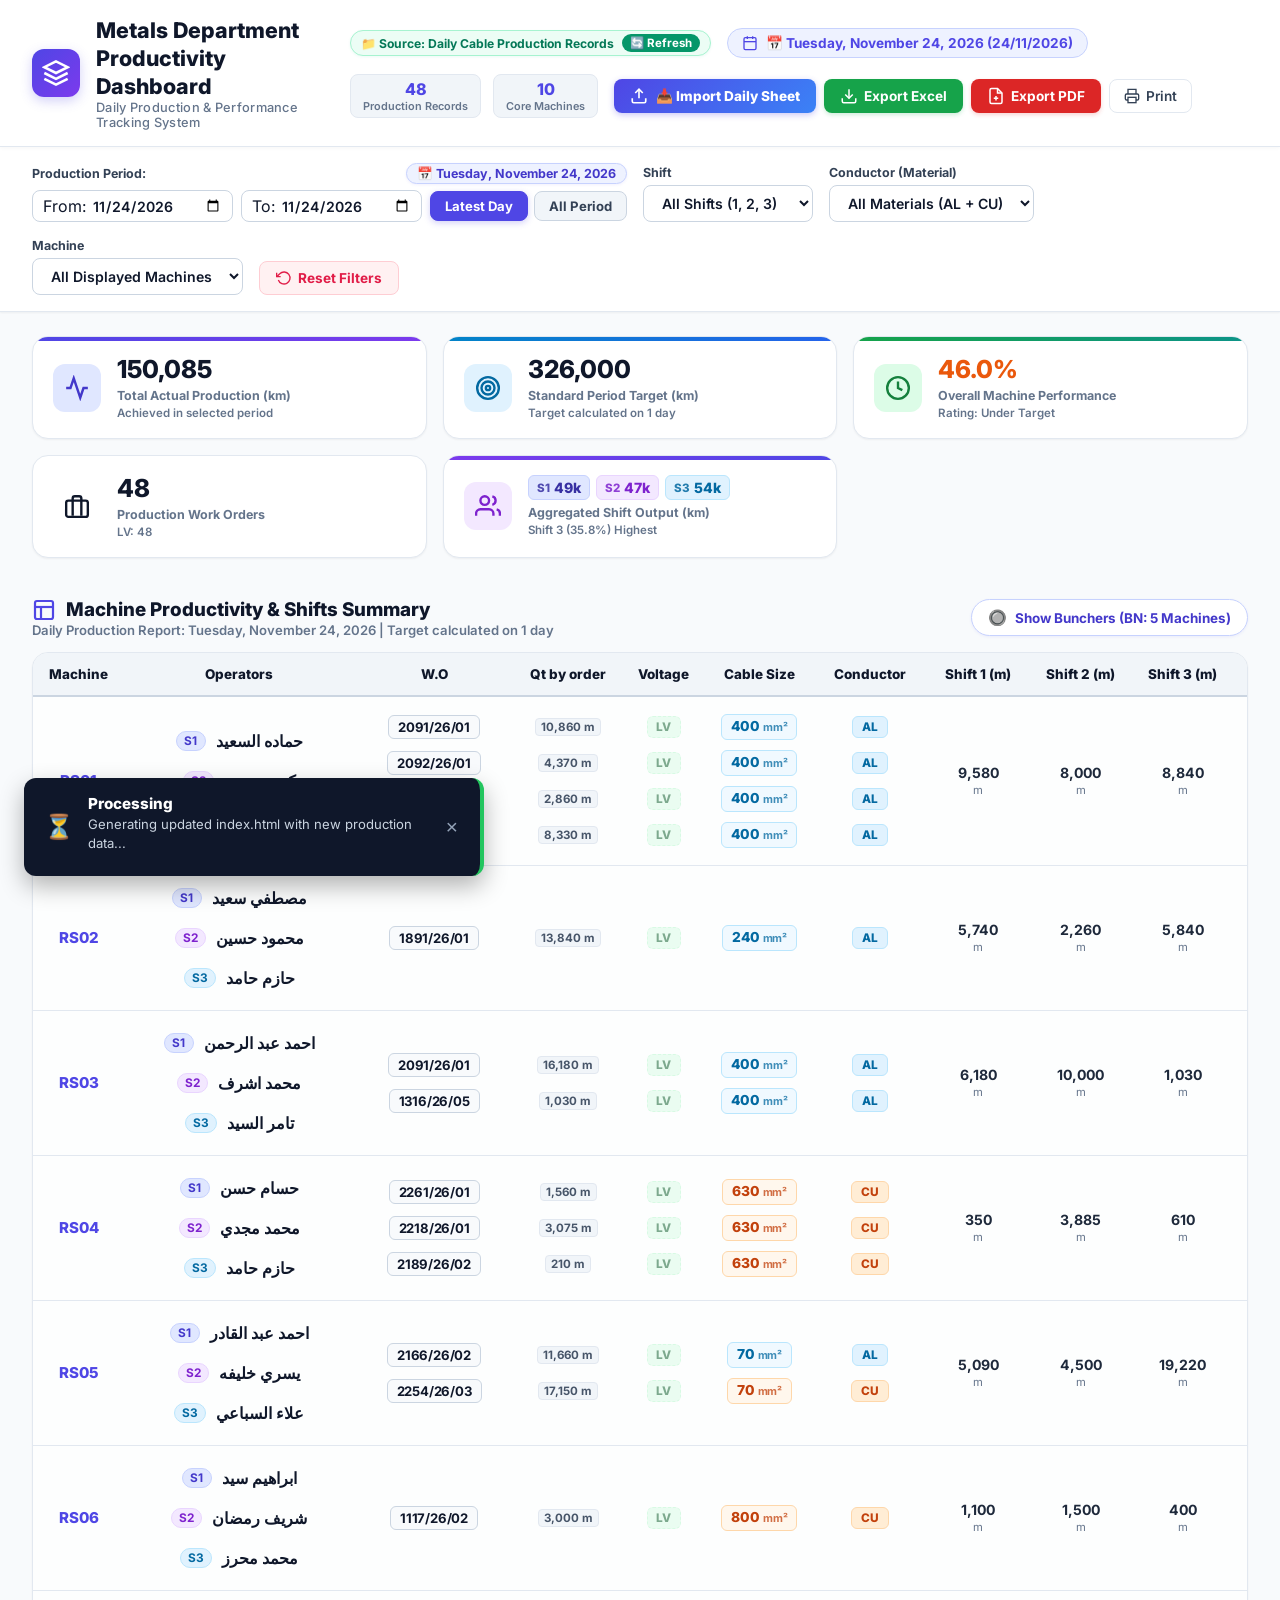
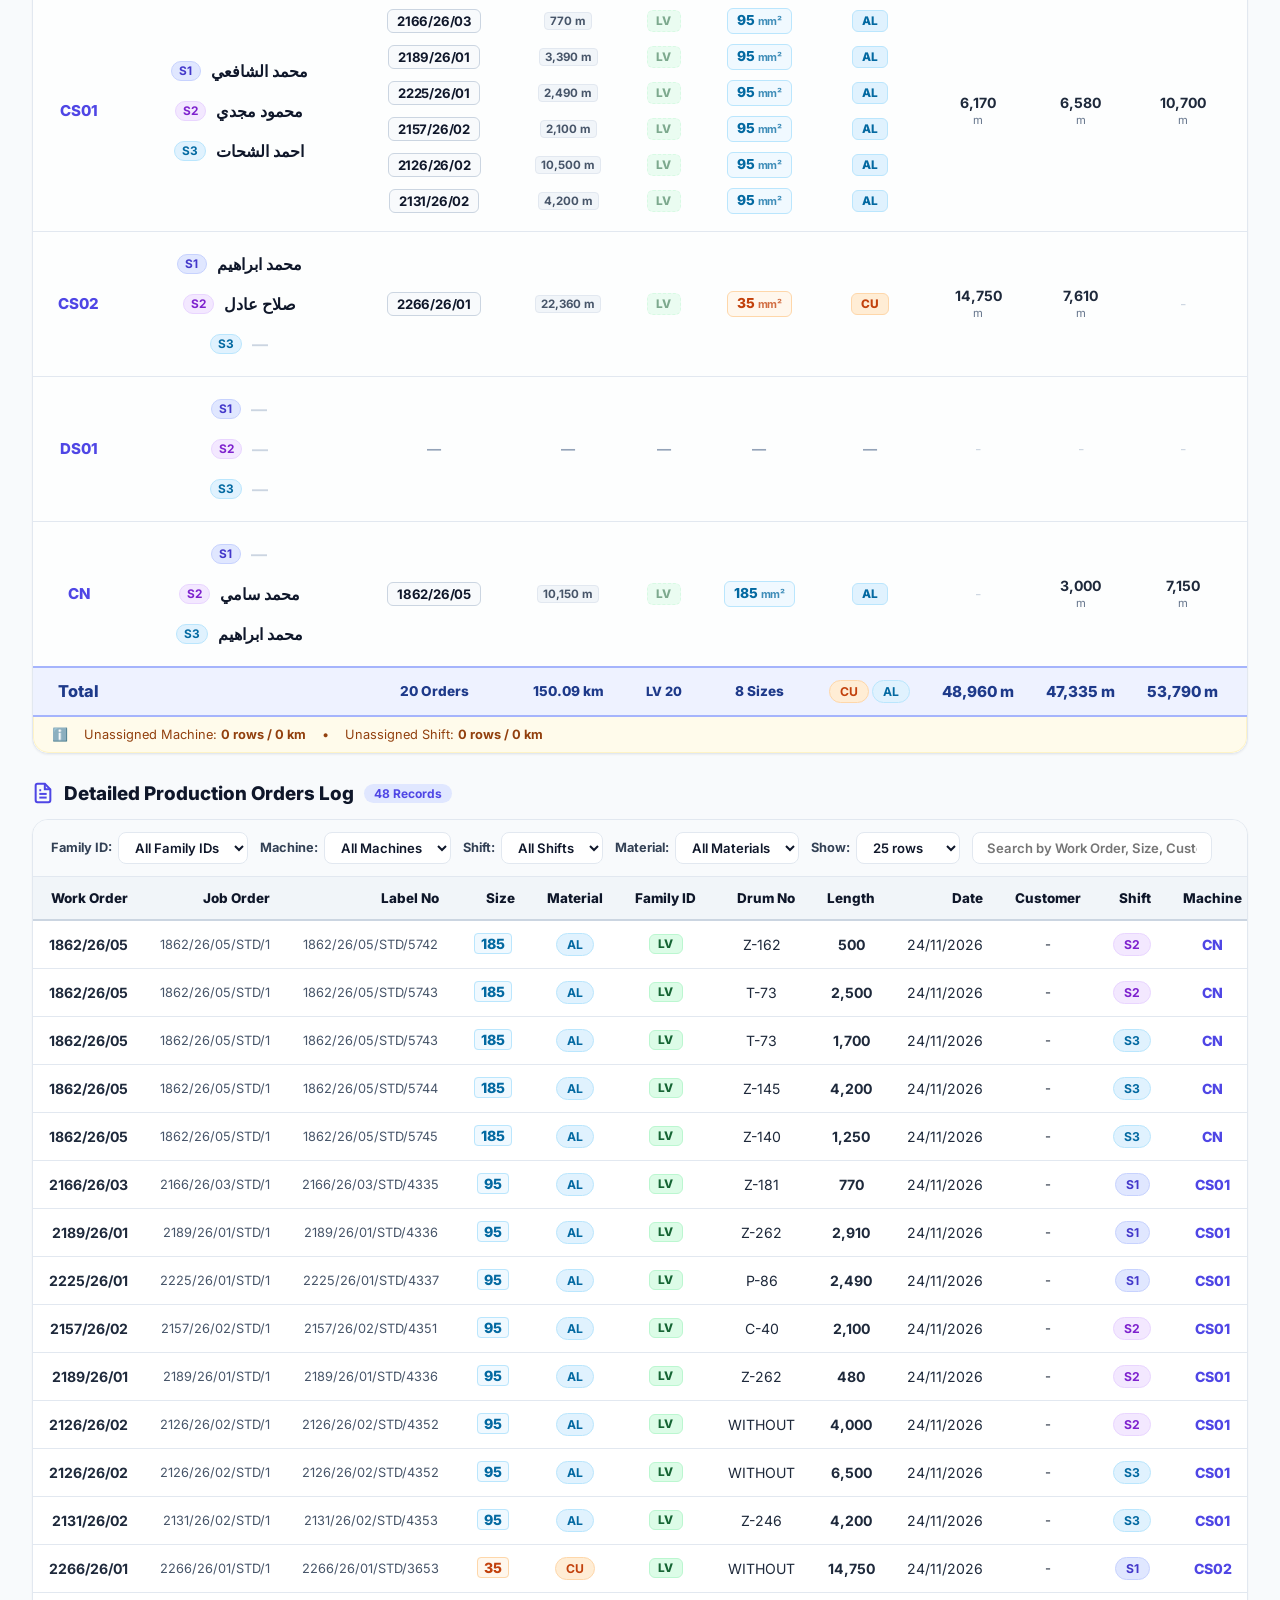
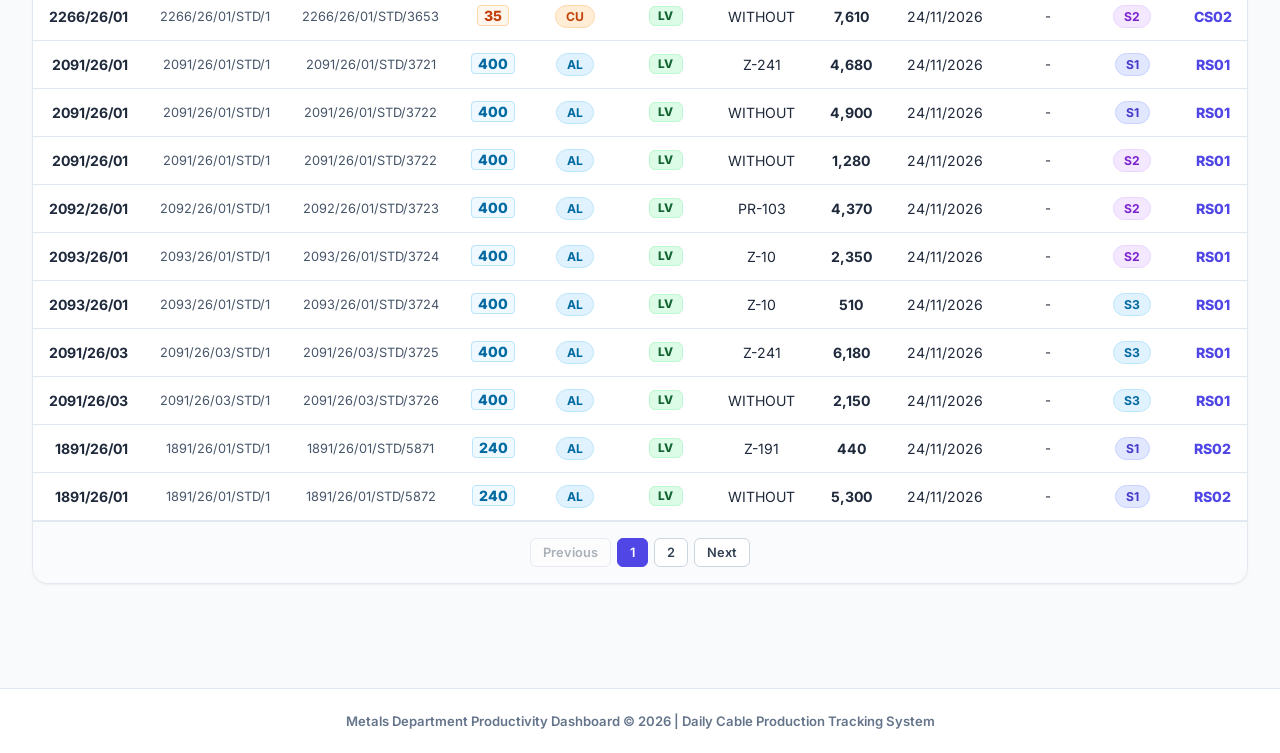
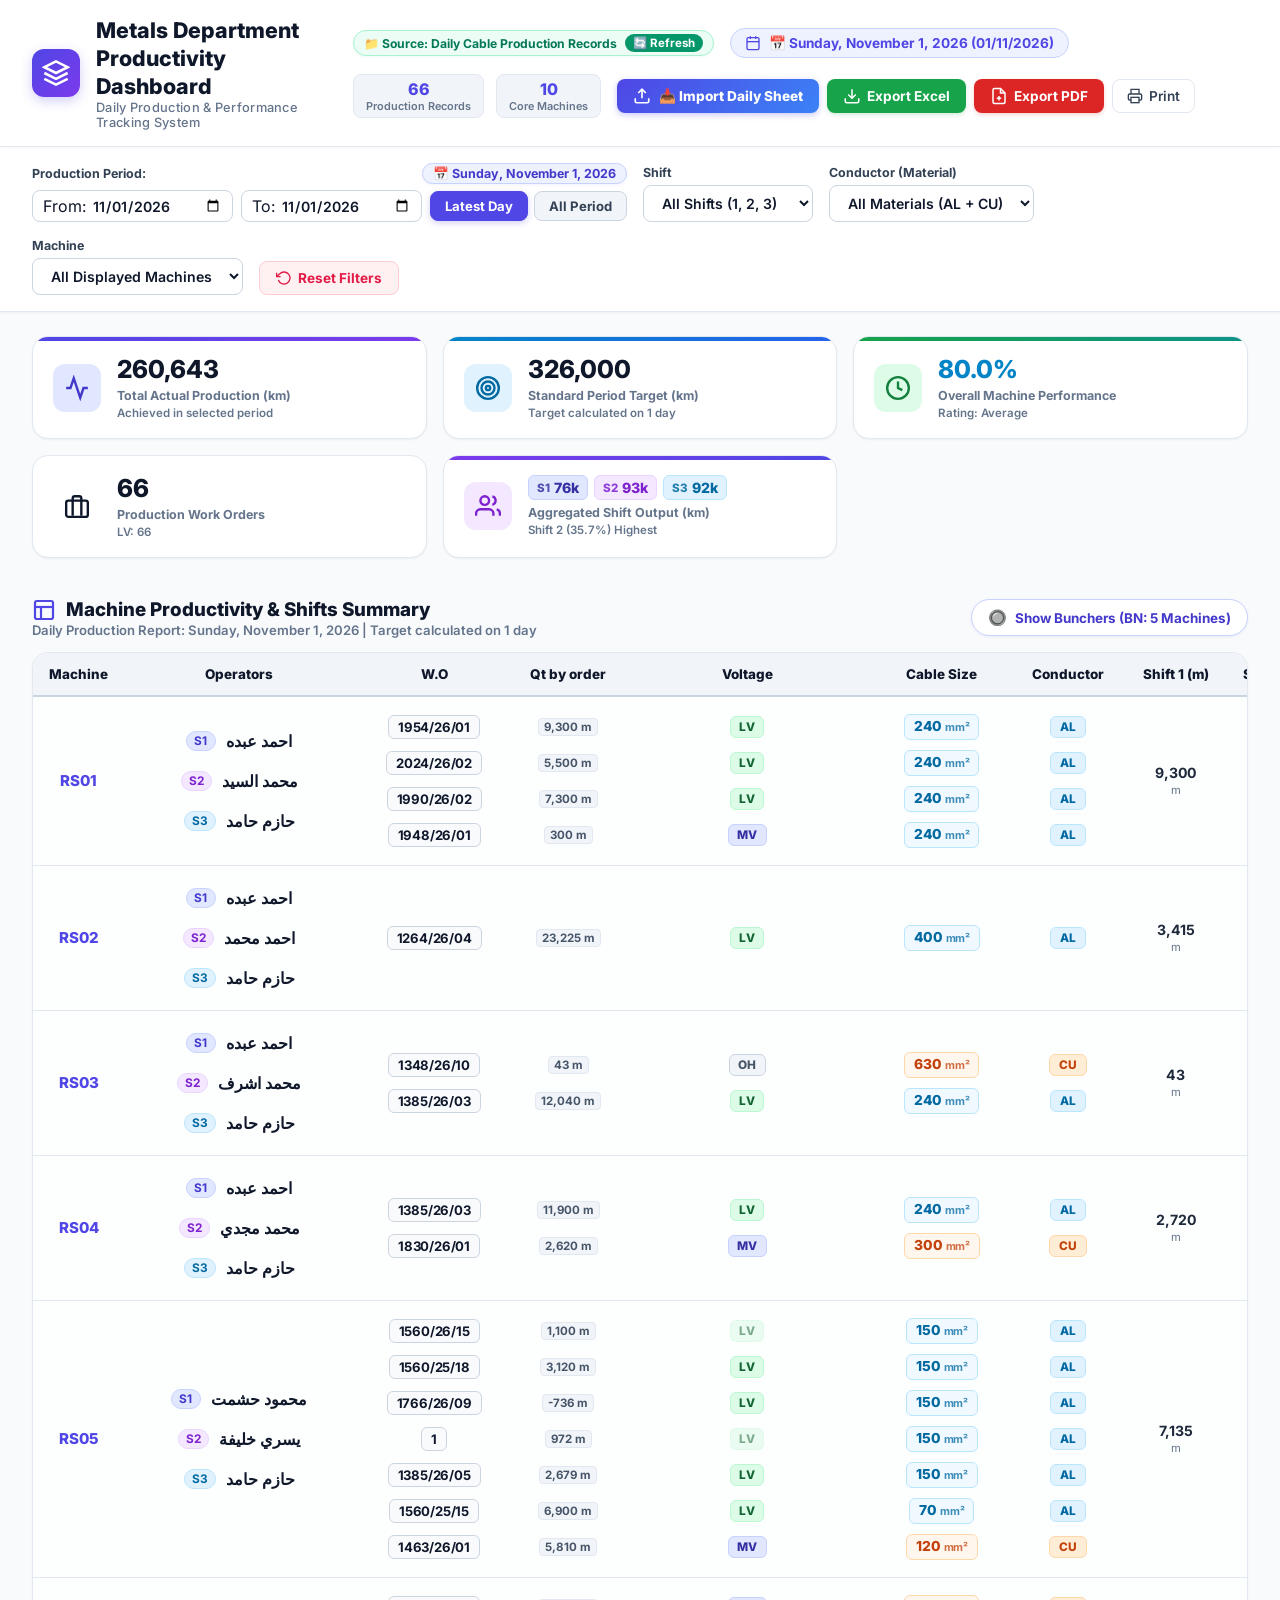
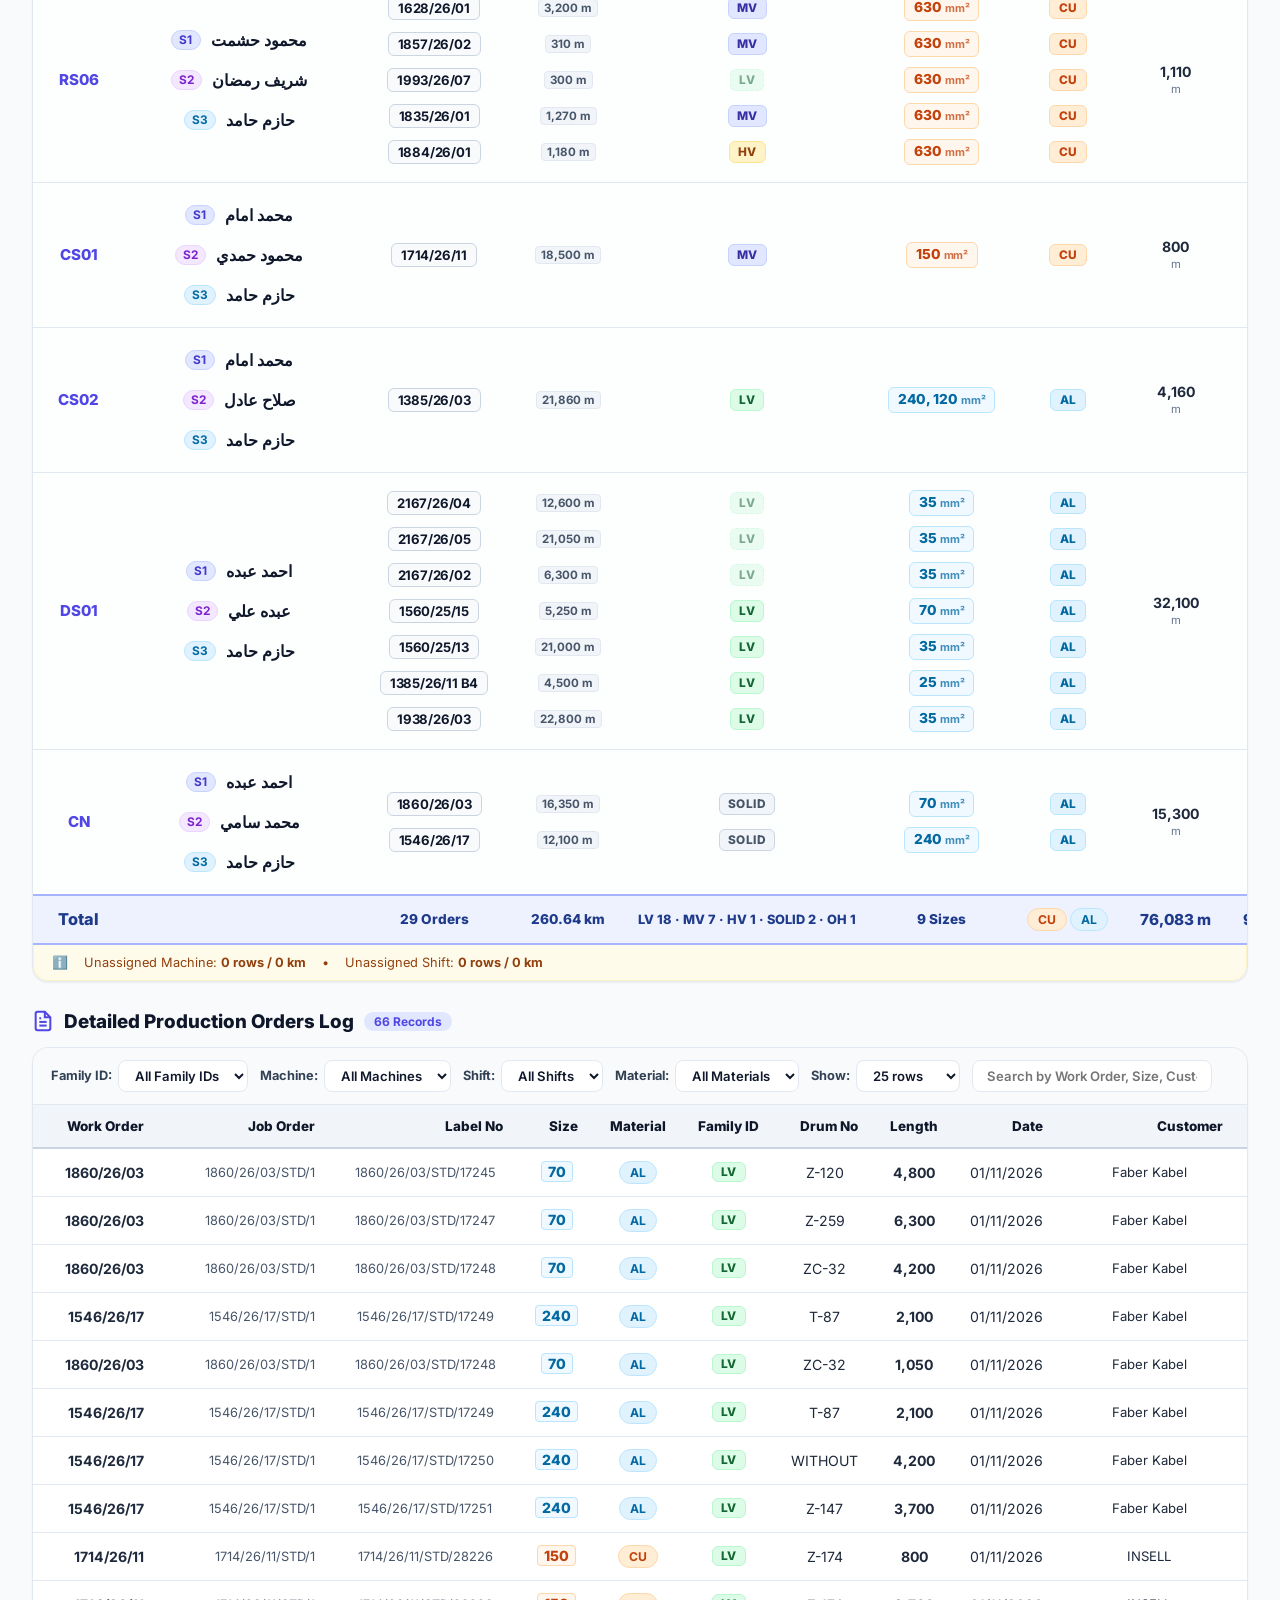
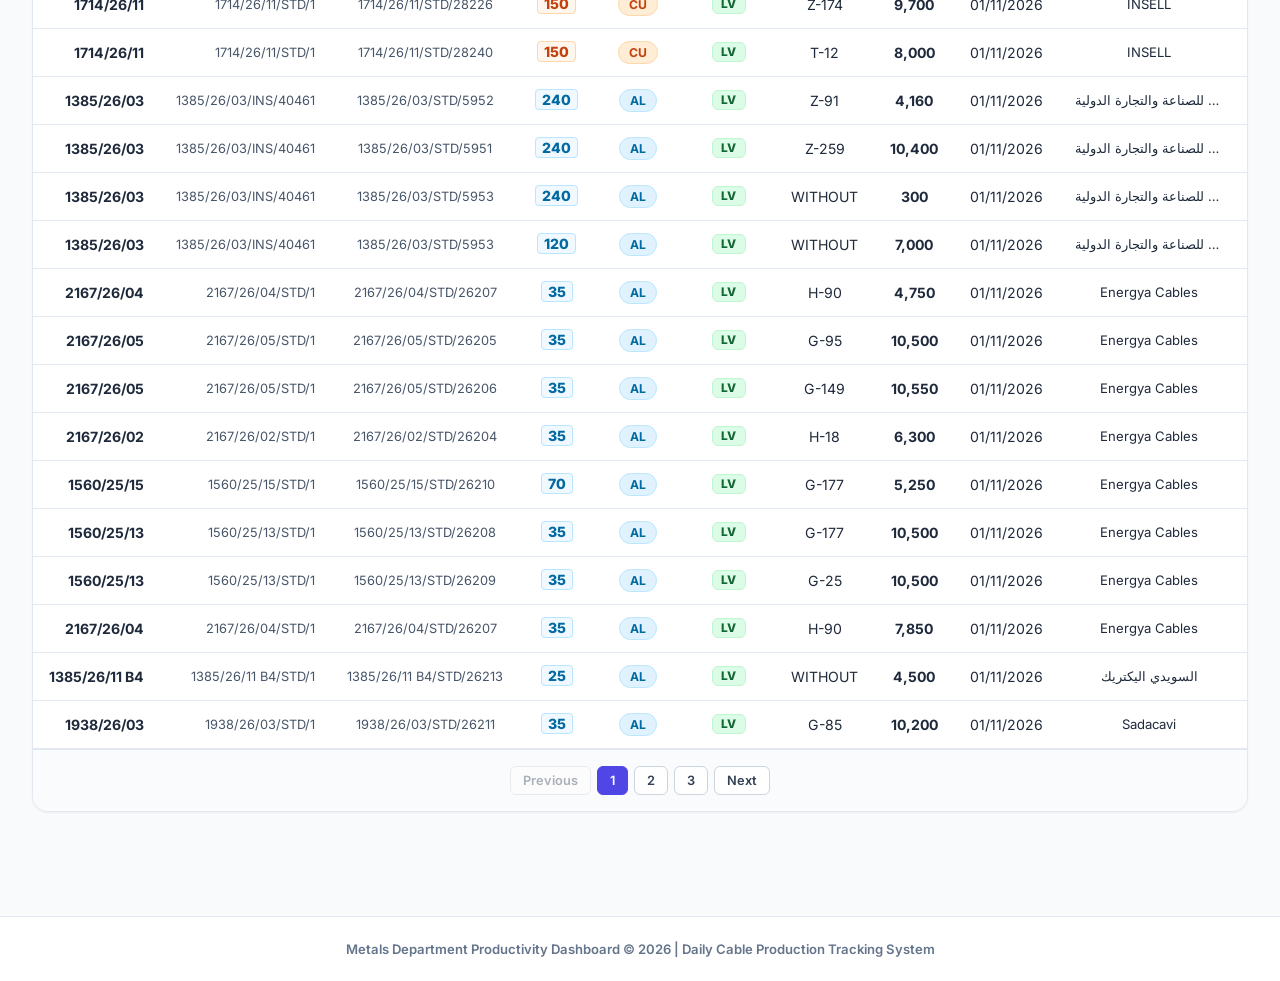
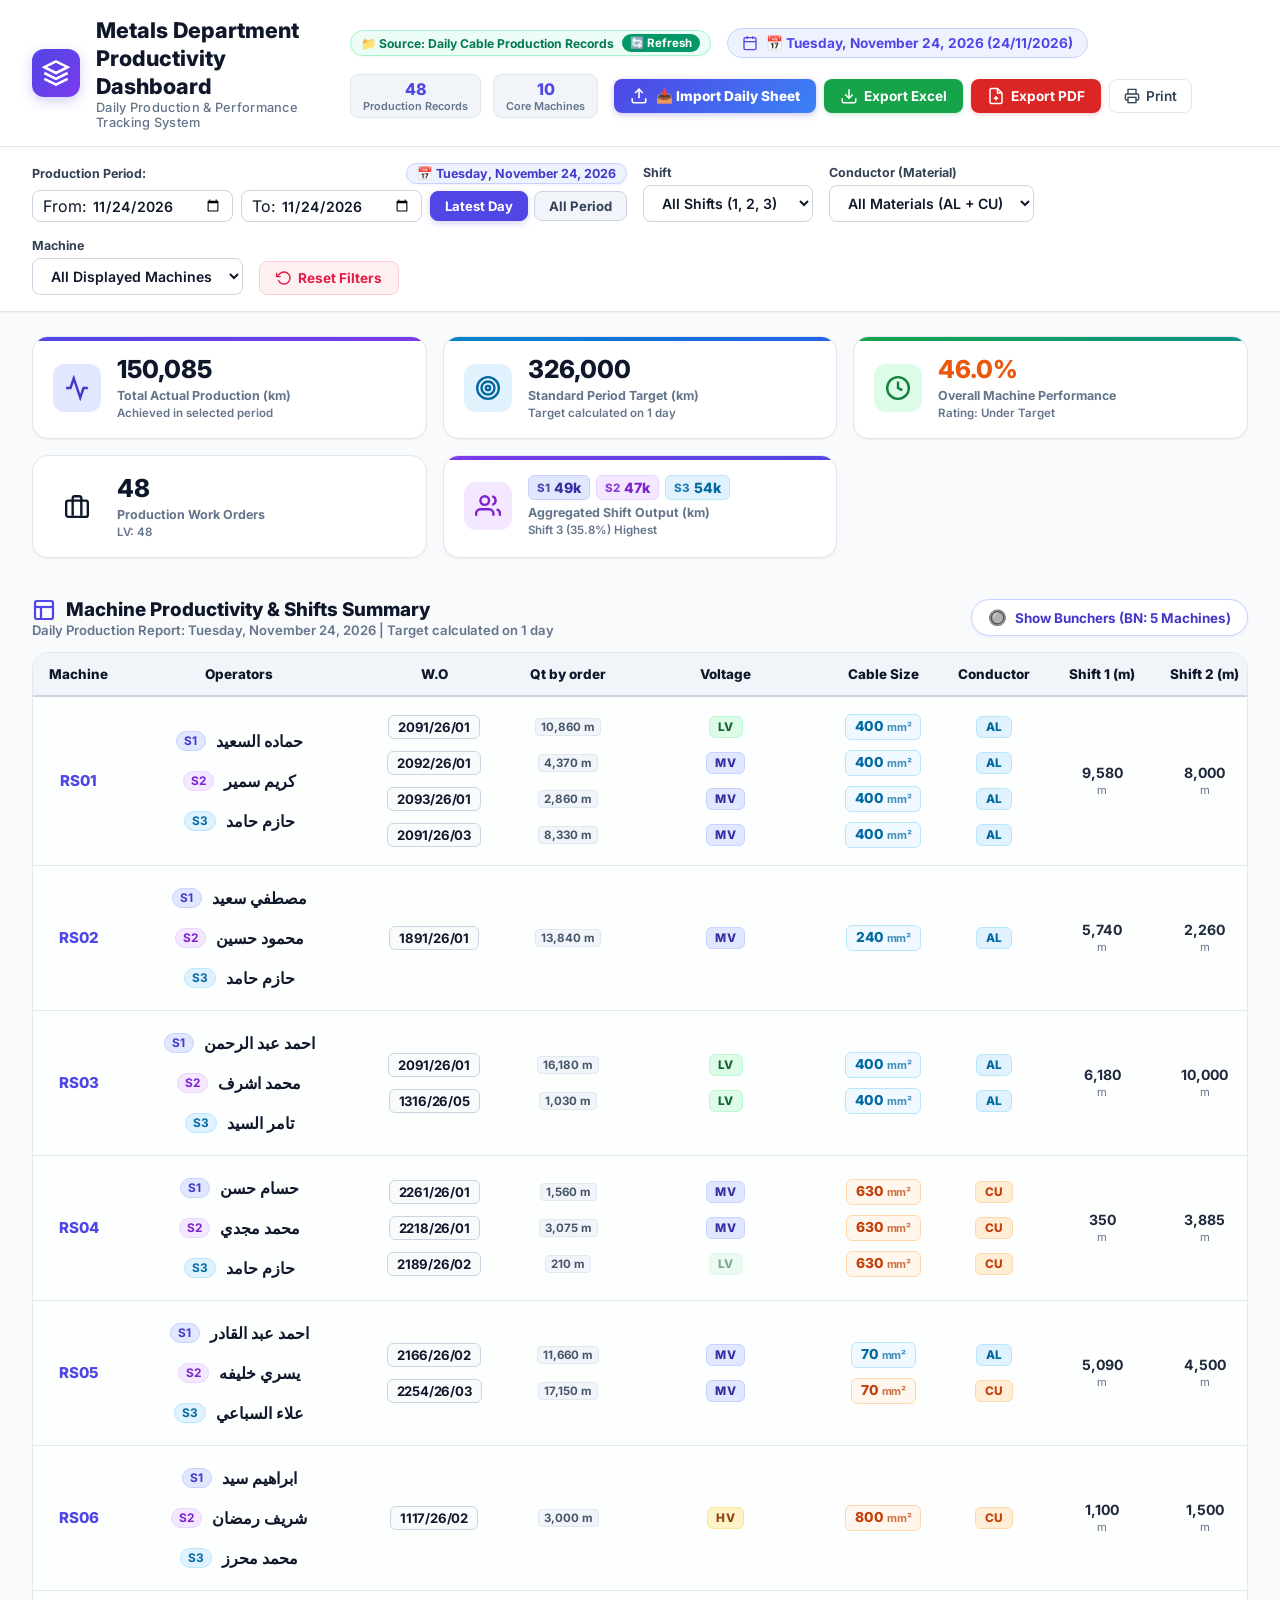
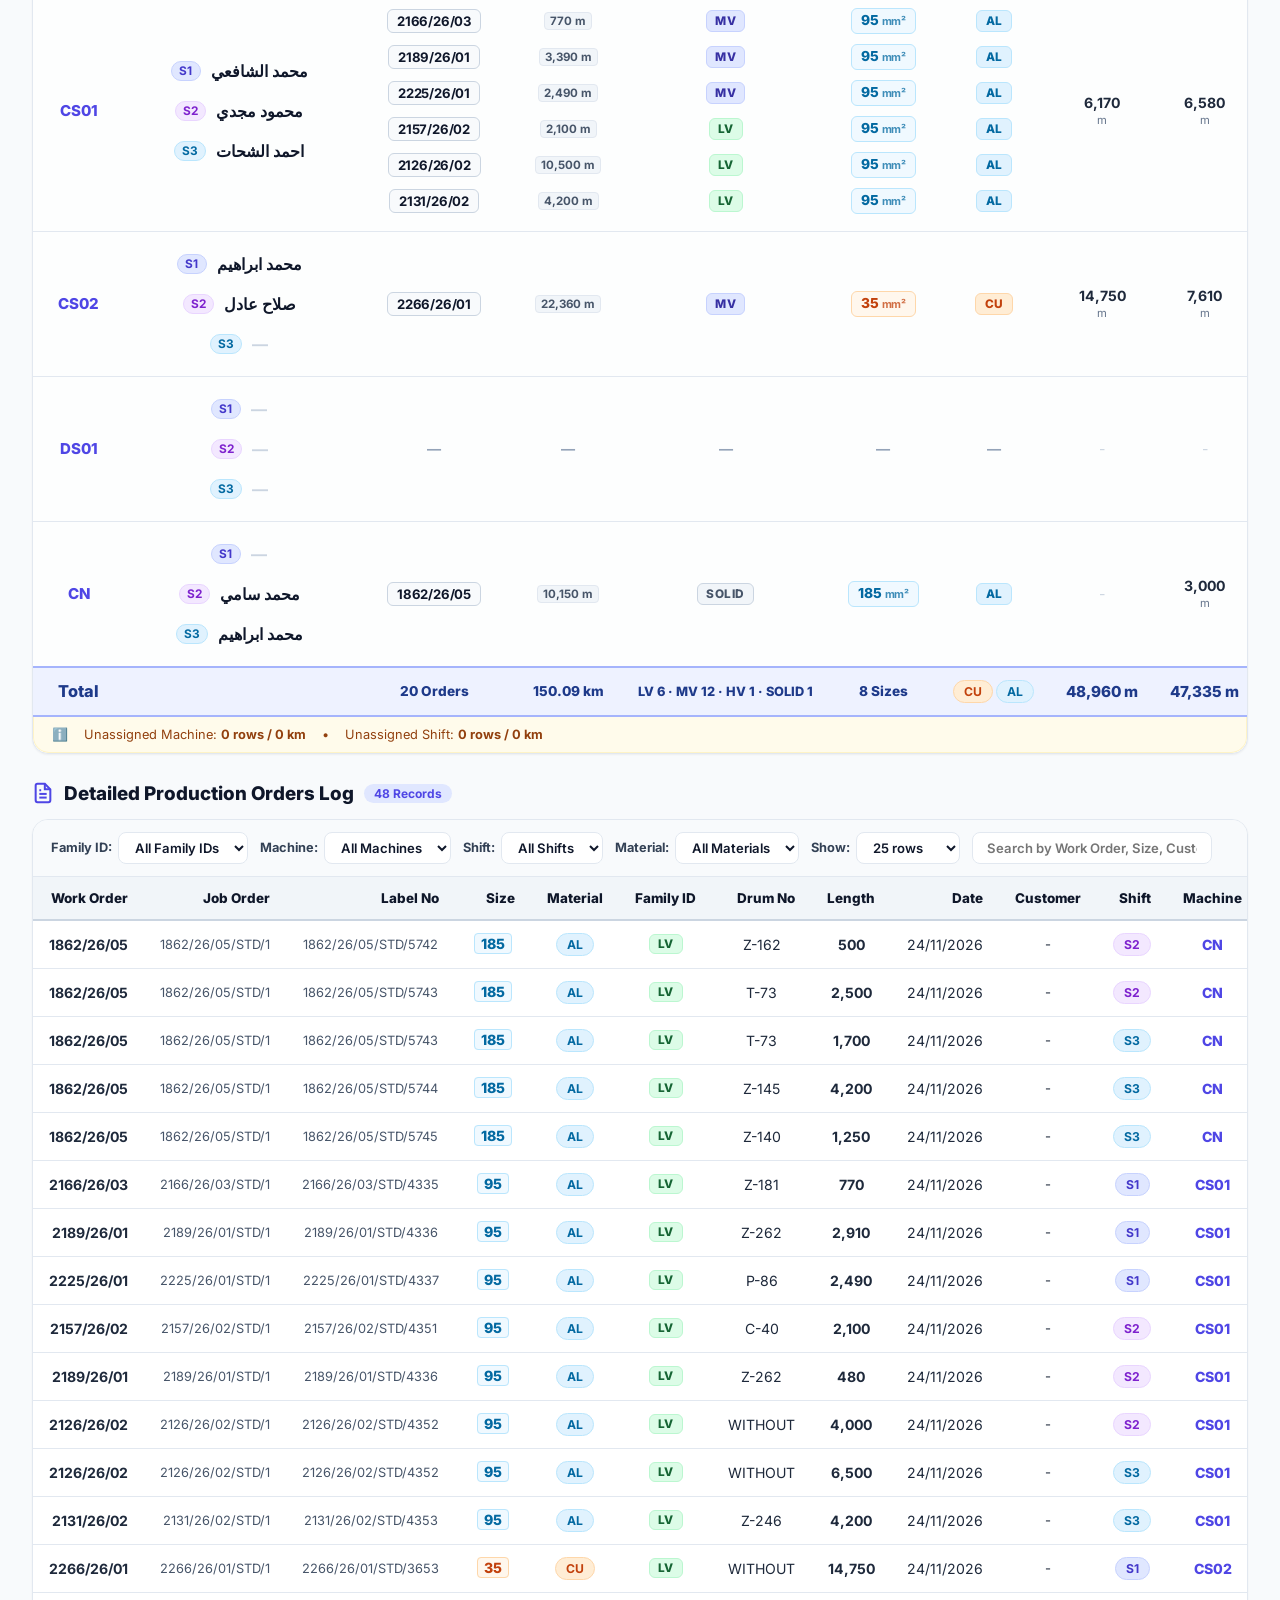
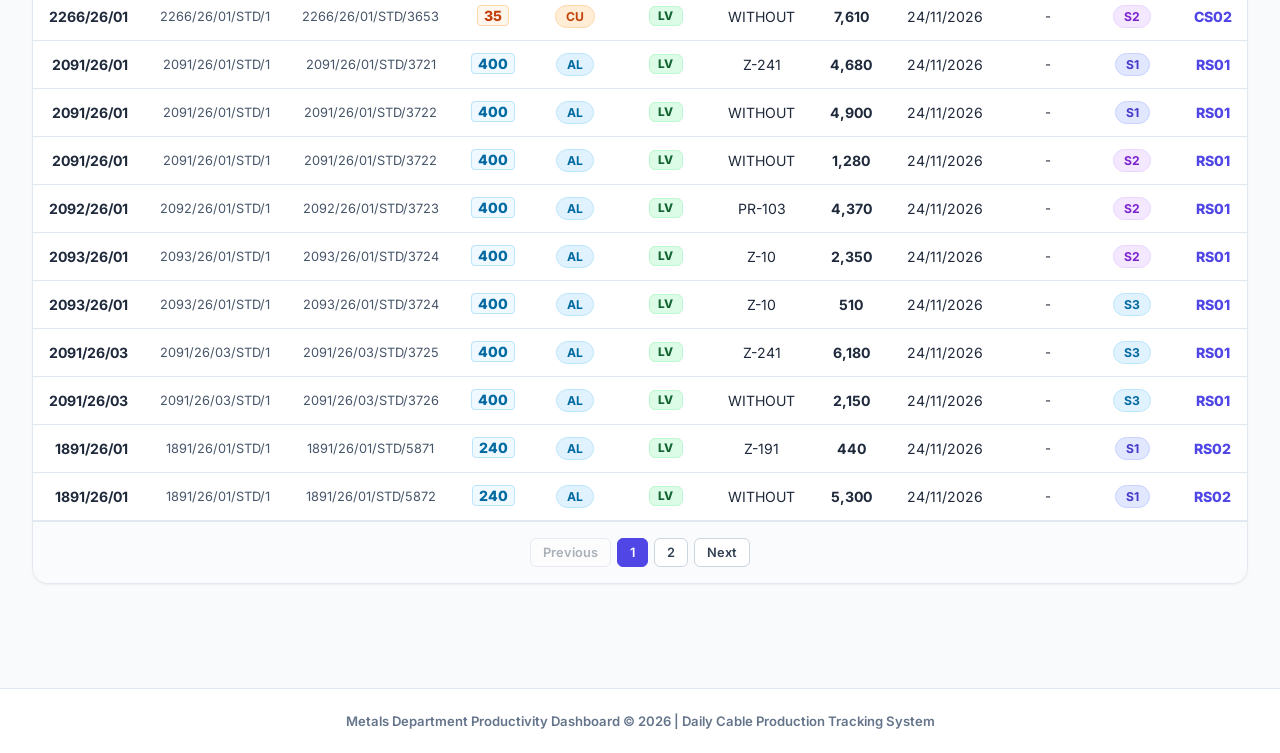
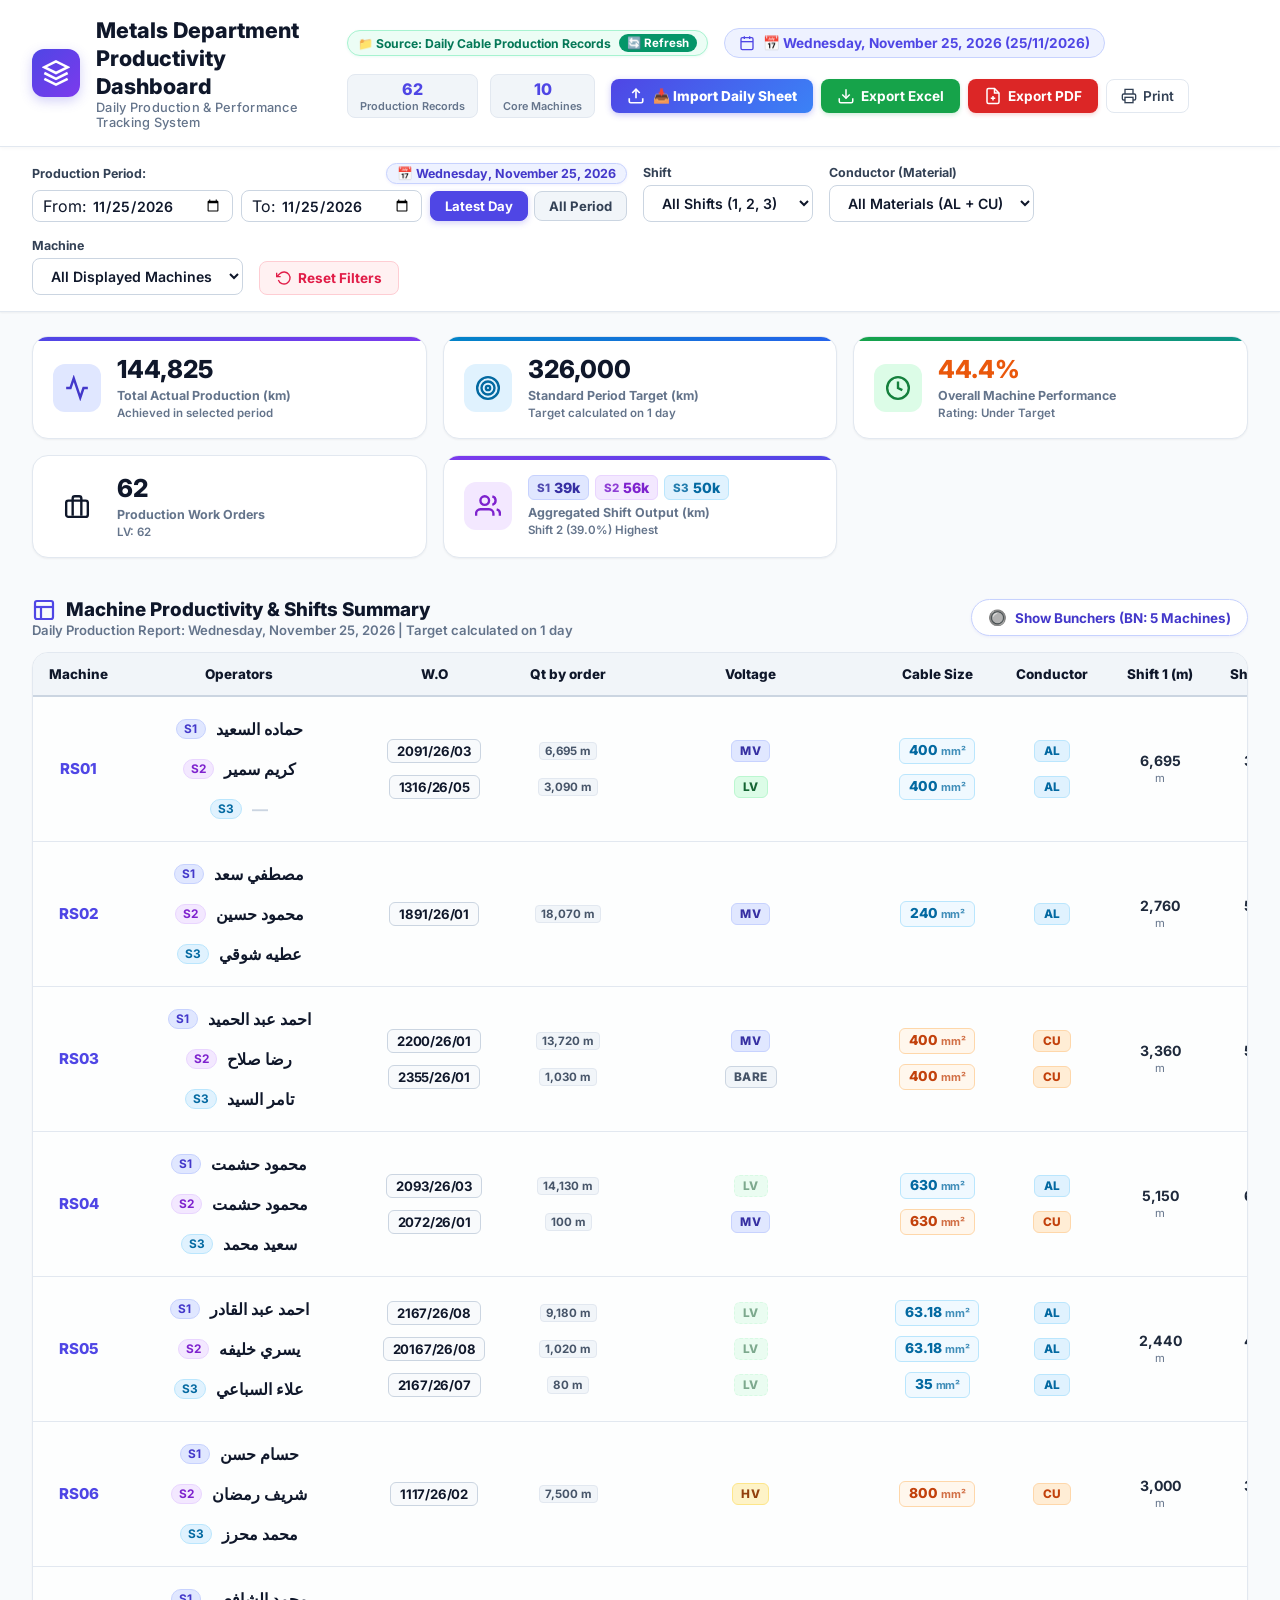
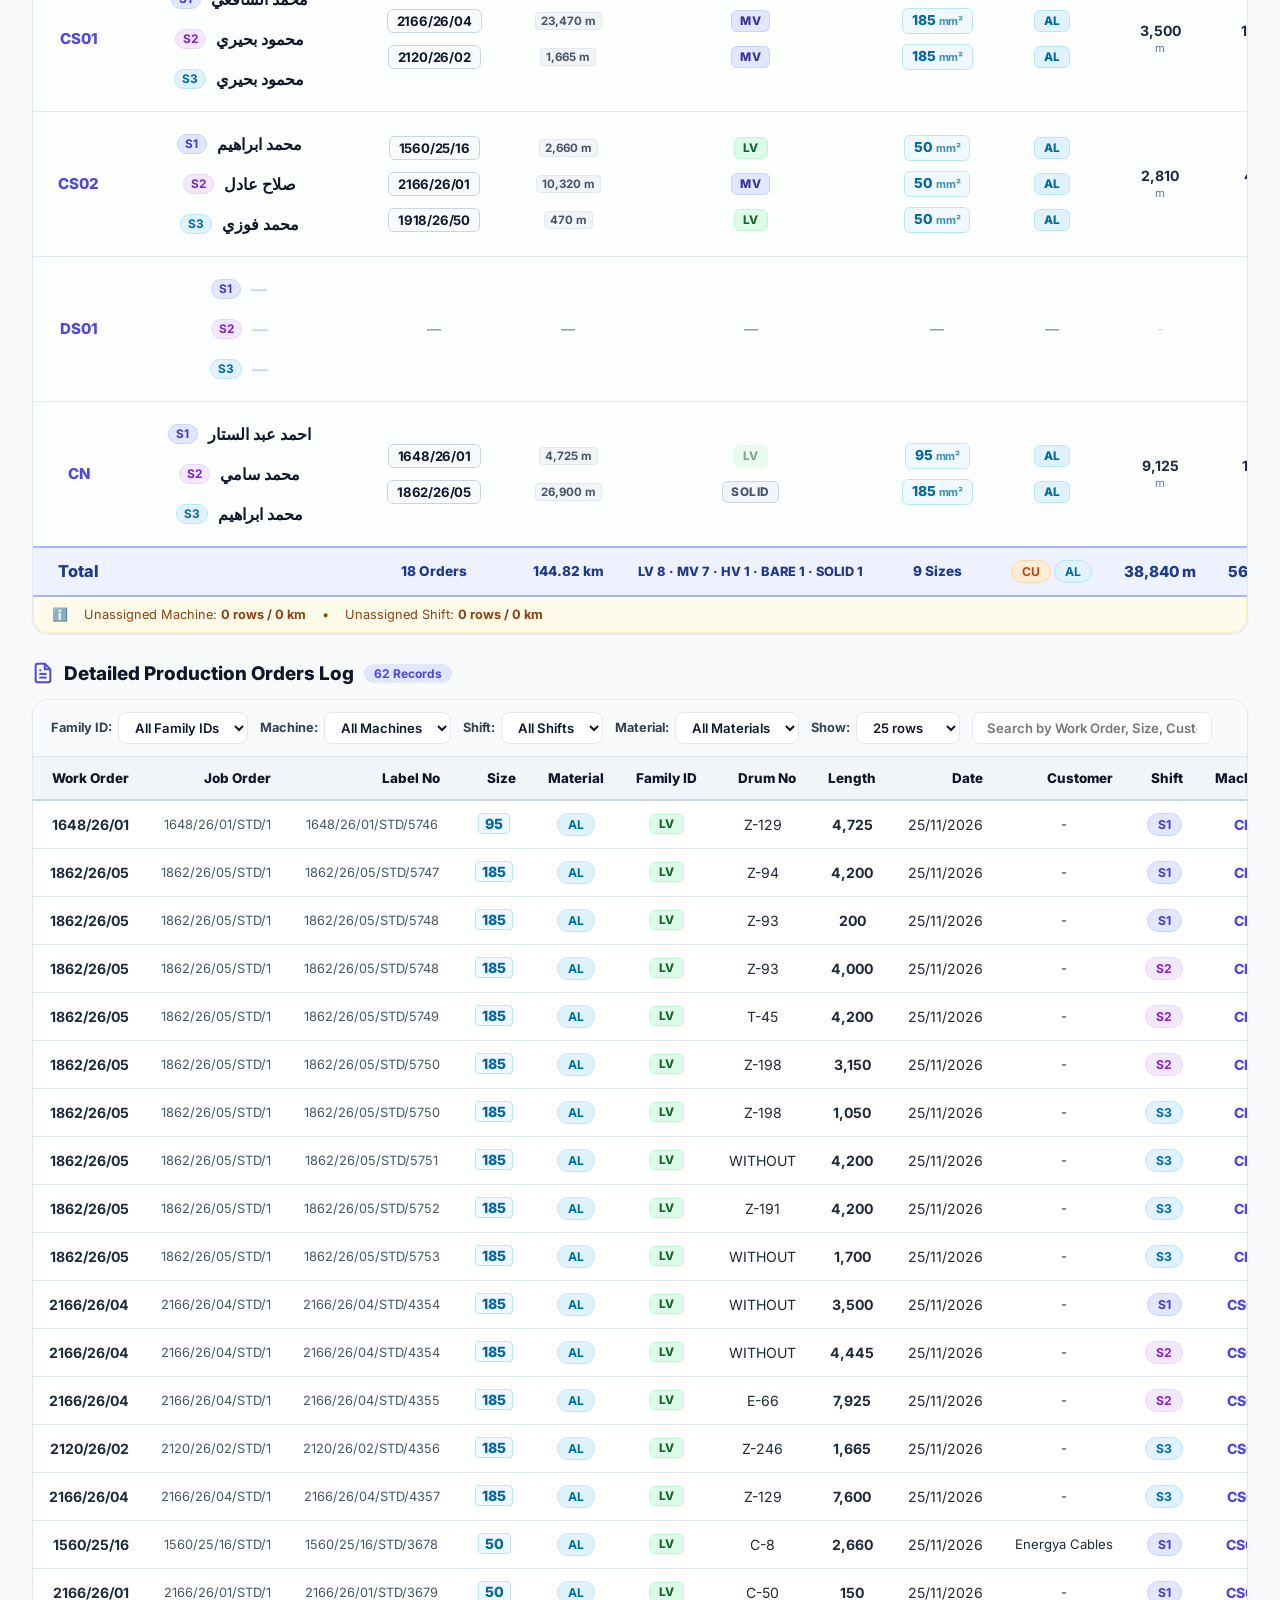
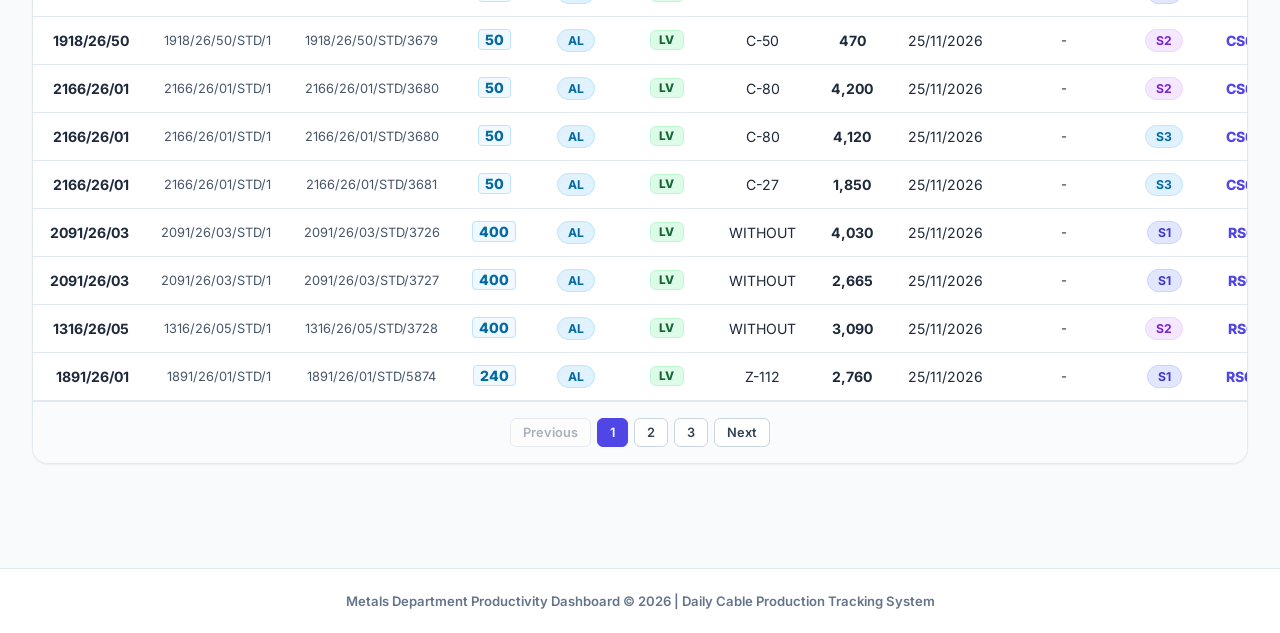
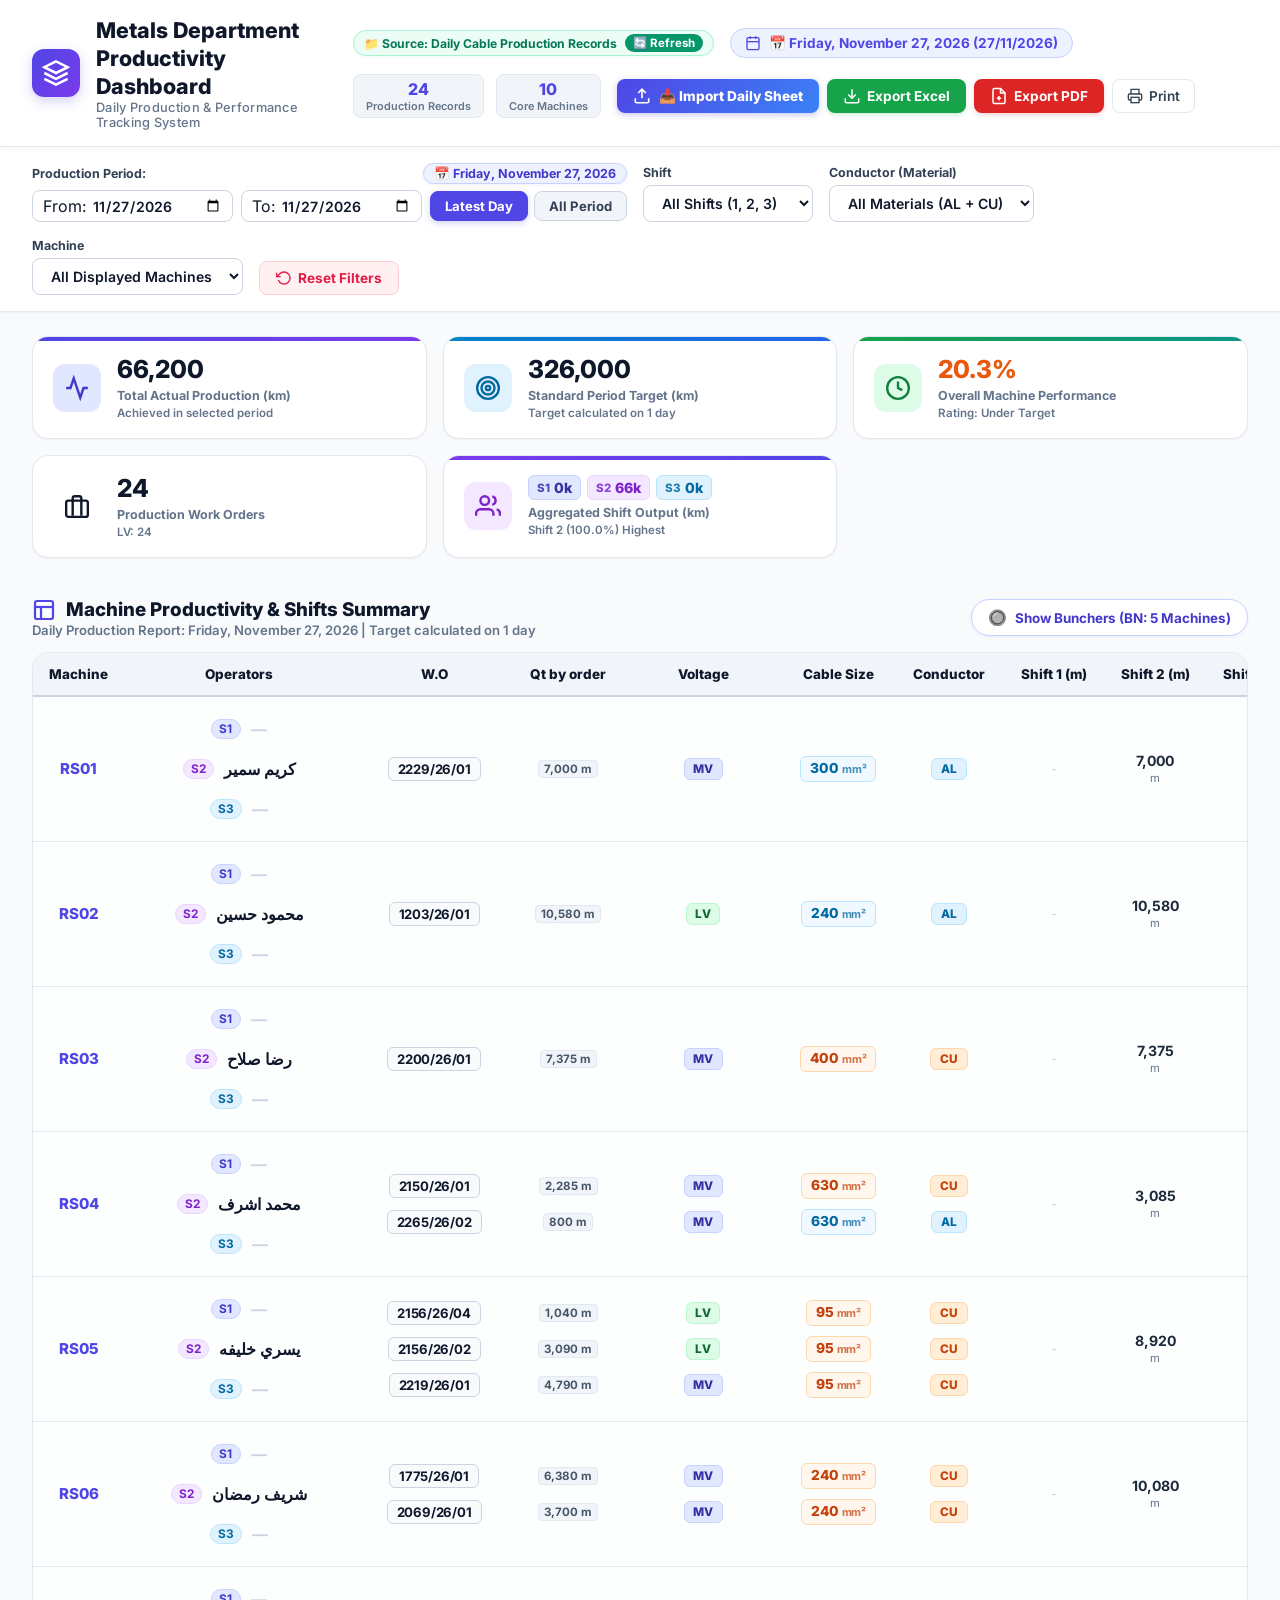
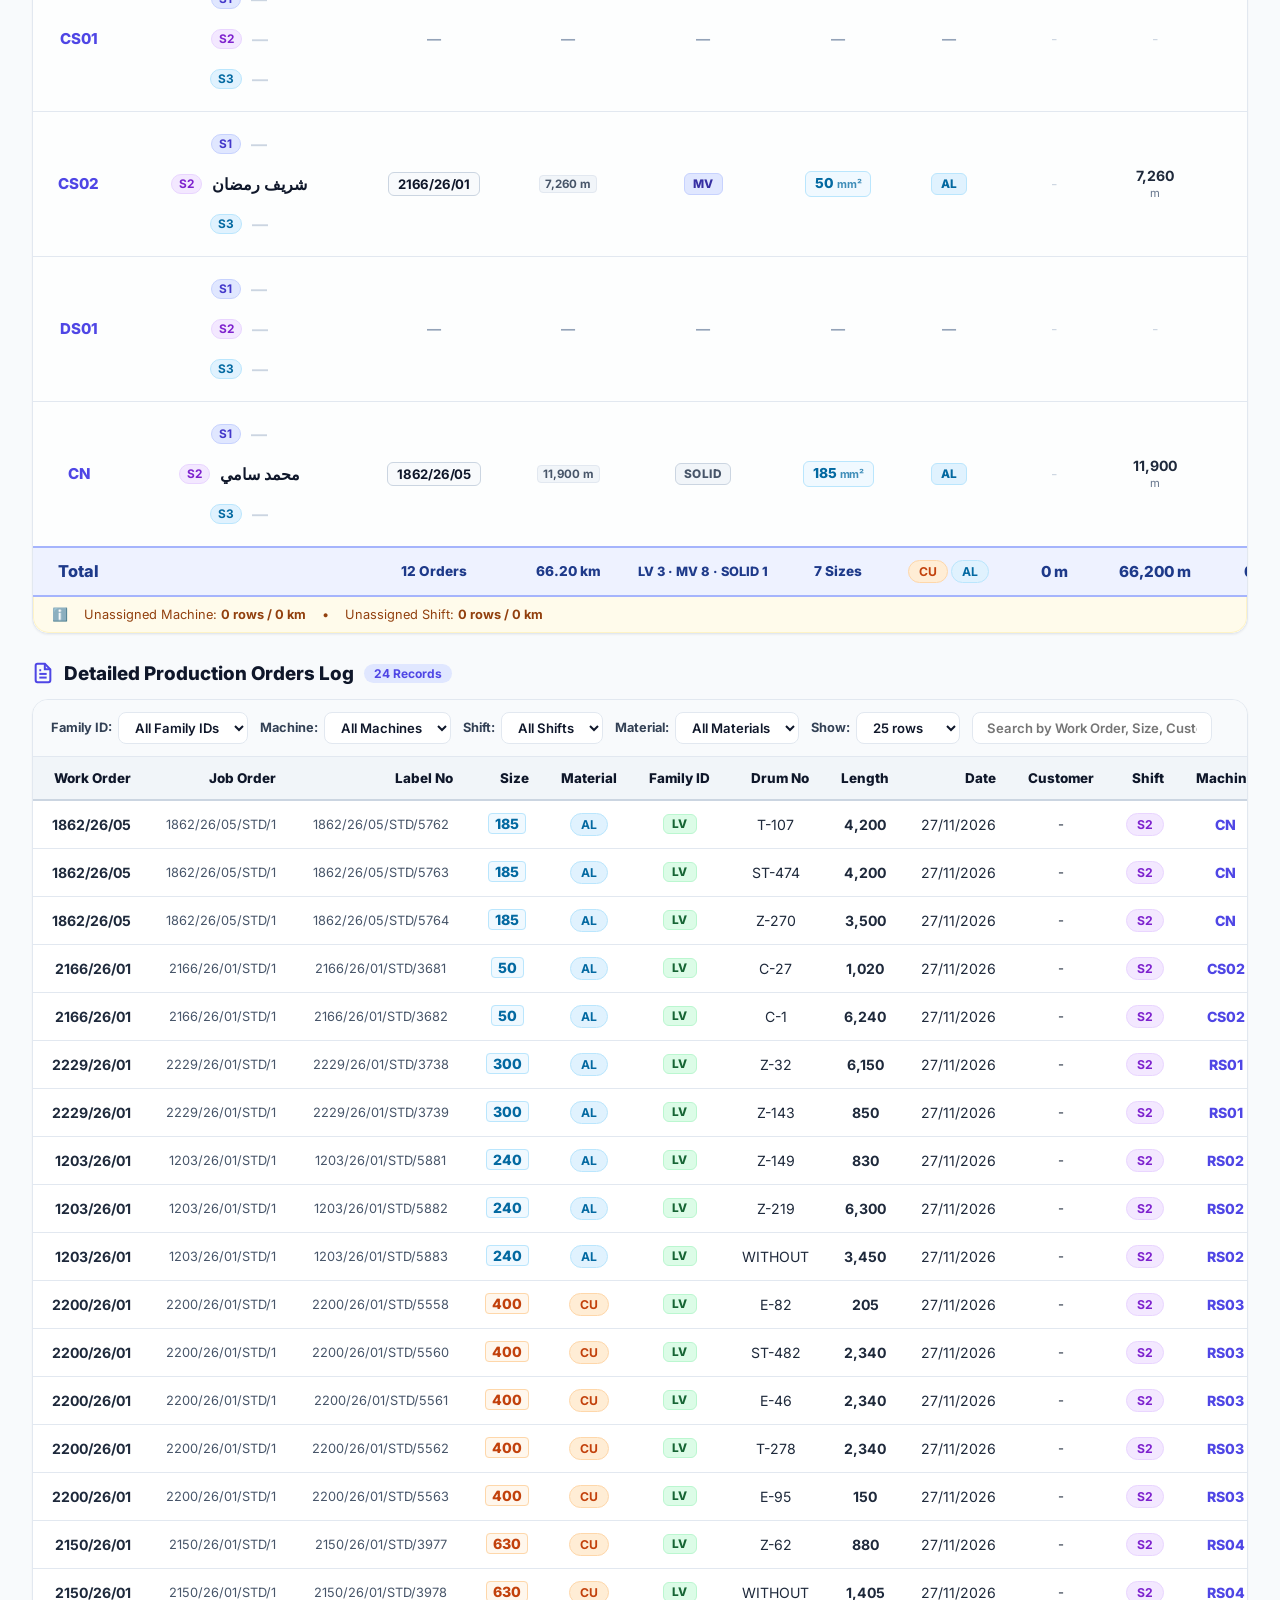
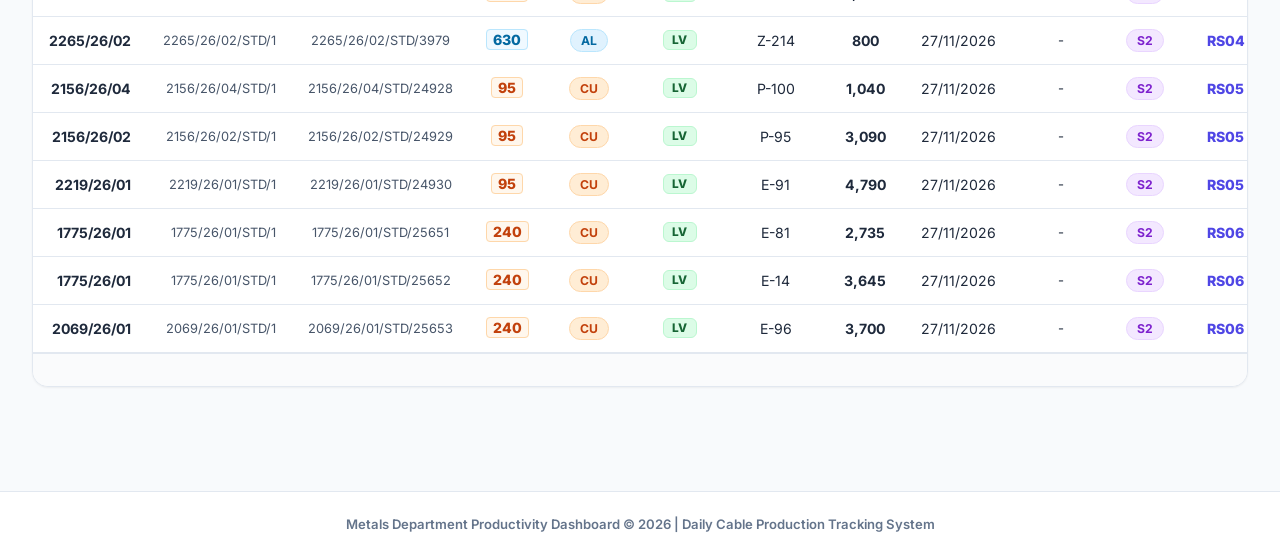
